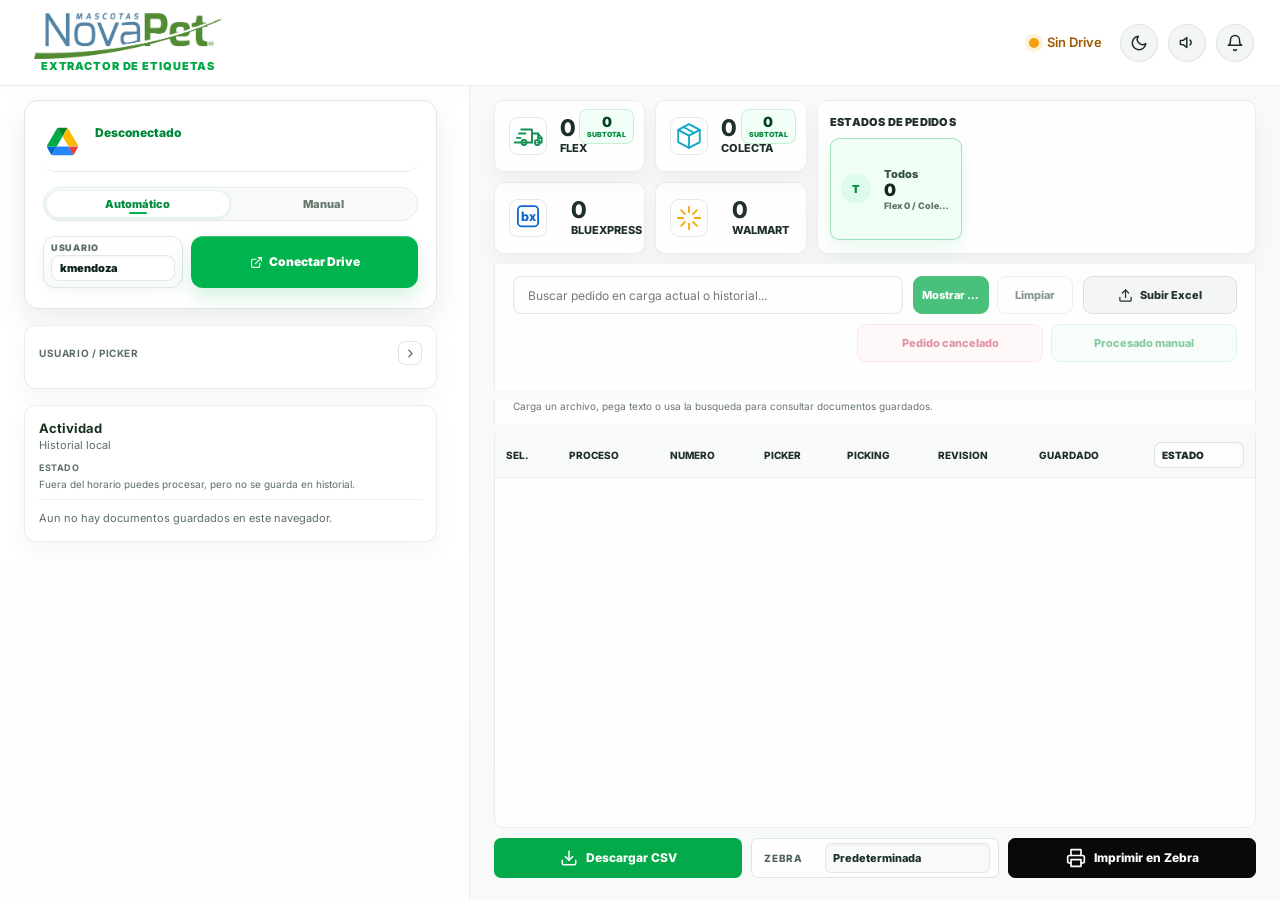
==== index.github-standalone.html @ 754dd5d5 "Actualizar extractor de etiquetas" ====
<!DOCTYPE html>
<html lang="es">
<head>
    <meta charset="UTF-8">
    <meta name="viewport" content="width=device-width, initial-scale=1.0">
    <title>Extraccion Etiquetas MercadoLibre</title>
    <link rel="icon" type="image/svg+xml" href="data:image/svg+xml,%3Csvg%20xmlns='http://www.w3.org/2000/svg'%20viewBox='0%200%2064%2064'%3E%3Crect%20width='64'%20height='64'%20rx='14'%20fill='%2300B34D'/%3E%3Cg%20fill='none'%20stroke='%23FFFFFF'%20stroke-width='4'%20stroke-linecap='round'%20stroke-linejoin='round'%3E%3Cpath%20d='M12%2035h8'/%3E%3Cpath%20d='M18%2027h18v20H23'/%3E%3Cpath%20d='M36%2031h10l6%207v9h-8'/%3E%3Cpath%20d='M36%2031v16'/%3E%3Cpath%20d='M46%2031v7h6'/%3E%3Cpath%20d='M10%2047h13'/%3E%3C/g%3E%3Ccircle%20cx='27'%20cy='47'%20r='4'%20fill='%23FFFFFF'/%3E%3Ccircle%20cx='44'%20cy='47'%20r='4'%20fill='%23FFFFFF'/%3E%3C/svg%3E">
    <link rel="preconnect" href="https://fonts.googleapis.com">
    <link rel="preconnect" href="https://fonts.gstatic.com" crossorigin>
    <link href="https://fonts.googleapis.com/css2?family=Inter:wght@400;500;600;700&display=swap" rel="stylesheet">
    <style data-app-stylesheet data-inline-source="styles.css">
:root {
            --primary: #00B34D;
            --primary-dark: #008A3B;
            --bg-color: #F4F8F4;
            --panel-bg: rgba(255, 255, 255, 0.84);
            --surface-base: rgba(255, 255, 255, 0.92);
            --surface-soft: rgba(248, 251, 248, 0.78);
            --border: rgba(15, 23, 42, 0.10);
            --text: #17301F;
            --text-muted: #5C6F63;
            --success: #0E9F6E;
            --error: #EF4444;
            --space-1: 0.25rem;
            --space-2: 0.5rem;
            --space-3: 0.75rem;
            --space-4: 1rem;
            --space-5: 1.25rem;
            --space-6: 1.5rem;
            --space-7: 2rem;
            --radius-sm: 8px;
            --radius-md: 12px;
            --radius-lg: 16px;
            --panel-padding: clamp(var(--space-5), 2vw, 1.75rem);
            --card-padding: var(--space-4);
            --shadow-panel: 0 18px 45px rgba(15, 23, 42, 0.10);
            --shadow-soft: inset 0 1px 0 rgba(255, 255, 255, 0.7);
        }

        * {
            box-sizing: border-box;
            margin: 0;
            padding: 0;
            font-family: 'Inter', sans-serif;
        }

        body {
            background-color: var(--bg-color);
            color: var(--text);
            min-height: 100vh;
            display: flex;
            align-items: flex-start;
            justify-content: center;
            padding: clamp(var(--space-6), 4vw, 3rem) var(--space-5) 3rem;
            background-image: radial-gradient(circle at top right, rgba(0, 179, 77, 0.16), transparent 420px),
                              radial-gradient(circle at bottom left, rgba(255, 214, 102, 0.18), transparent 320px),
                              linear-gradient(180deg, #FBFDFB 0%, #EEF4EF 100%);
        }

        .container {
            width: min(100%, 1440px);
            margin: 0 auto;
            padding: 0;
            display: flex;
            flex-direction: column;
            gap: var(--space-6);
        }

        .panels-container {
            width: 100%;
            display: grid;
            grid-template-columns: minmax(480px, 600px) minmax(680px, 800px);
            justify-content: center;
            gap: var(--space-6);
            align-items: start;
        }

        .panels-container > .panel {
            width: 100%;
            min-width: 0;
        }

        @media (max-width: 1180px) {
            .panels-container {
                grid-template-columns: minmax(0, 1fr);
                max-width: 860px;
            }
        }

        @media (max-width: 900px) {
            .panels-container {
                grid-template-columns: 1fr;
            }

            .panel-left {
                grid-template-columns: 1fr;
                grid-template-areas:
                    "picker"
                    "input"
                    "history";
            }
        }

        header {
            text-align: center;
            width: 100%;
            max-width: 860px;
            margin: 0 auto;
            display: grid;
            justify-items: center;
            gap: var(--space-3);
        }

        header h1 {
            font-size: 2.5rem;
            color: var(--primary);
            margin: 0;
            font-weight: 700;
            text-transform: uppercase;
            letter-spacing: -0.5px;
        }

        header p {
            color: var(--text-muted);
            font-size: 1.1rem;
            max-width: 640px;
            margin: 0;
        }

        .app-logo {
            max-height: 80px;
            margin: 0;
        }

        .message-stack {
            position: fixed;
            bottom: clamp(0.85rem, 2vw, 1.25rem);
            right: clamp(0.85rem, 2vw, 1.25rem);
            width: min(360px, calc(100vw - 1.5rem));
            max-width: 100%;
            display: grid;
            gap: 0.65rem;
            z-index: 2200;
            pointer-events: none;
        }

        .message-stack:empty {
            display: none;
        }

        .app-message {
            display: grid;
            grid-template-columns: minmax(0, 1fr) auto;
            gap: 0.9rem;
            align-items: start;
            padding: 0.88rem 0.95rem;
            border-radius: 14px;
            border: 1px solid transparent;
            box-shadow: 0 18px 40px rgba(15, 23, 42, 0.16);
            backdrop-filter: blur(12px);
            pointer-events: auto;
            opacity: 0;
            transform: translateY(10px) scale(0.98);
            transition: opacity 0.22s ease, transform 0.22s ease, box-shadow 0.22s ease;
            will-change: transform, opacity;
        }

        .app-message.is-visible {
            opacity: 1;
            transform: translateY(0) scale(1);
        }

        .app-message.is-leaving {
            opacity: 0;
            transform: translateY(8px) scale(0.98);
        }

        .app-message.is-info {
            background: rgba(255, 255, 255, 0.96);
            border-color: rgba(15, 23, 42, 0.08);
        }

        .app-message.is-success {
            background: rgba(16, 185, 129, 0.14);
            border-color: rgba(16, 185, 129, 0.24);
        }

        .app-message.is-warning {
            background: rgba(245, 158, 11, 0.16);
            border-color: rgba(245, 158, 11, 0.26);
        }

        .app-message.is-error {
            background: rgba(239, 68, 68, 0.14);
            border-color: rgba(239, 68, 68, 0.26);
        }

        .app-message-content {
            min-width: 0;
            display: grid;
            gap: 0.2rem;
        }

        .app-message-content strong {
            font-size: 0.84rem;
            color: var(--text);
        }

        .app-message-text {
            color: var(--text);
            font-size: 0.84rem;
            line-height: 1.45;
            white-space: pre-line;
        }

        .app-message-close {
            width: 30px;
            height: 30px;
            border-radius: 999px;
            border: 1px solid rgba(15, 23, 42, 0.10);
            background: rgba(255, 255, 255, 0.7);
            color: var(--text-muted);
            cursor: pointer;
            transition: background 0.2s ease, color 0.2s ease, transform 0.2s ease;
        }

        .app-message-close:hover {
            background: rgba(255, 255, 255, 0.95);
            color: var(--text);
            transform: translateY(-1px);
        }

        .panel {
            background: var(--panel-bg);
            backdrop-filter: blur(12px);
            border: 1px solid var(--border);
            border-radius: var(--radius-lg);
            padding: var(--panel-padding);
            box-shadow: var(--shadow-panel);
        }

        .panel-left {
            display: grid;
            grid-template-columns: minmax(0, 1fr) minmax(220px, 255px);
            grid-template-areas:
                "picker history"
                "input history";
            gap: var(--space-4);
            align-items: start;
            align-content: start;
        }

        .left-panel-top {
            display: contents;
        }

        .panel-left .input-group {
            margin-bottom: 0;
            grid-area: picker;
            min-width: 0;
        }

        .panel-left .input-methods {
            margin-top: 0;
            grid-area: input;
            min-width: 0;
        }

        .panel-left .storage-card {
            grid-area: history;
            margin-top: 0;
            padding: var(--space-3);
            gap: var(--space-2);
            width: 100%;
            max-width: none;
            min-width: 0;
            justify-self: stretch;
        }

        .panels-container > .order-lookup-card {
            margin-top: 0;
        }

        .left-panel-top .storage-header {
            gap: var(--space-2);
        }

        .left-panel-top .storage-header h3 {
            font-size: 0.84rem;
            margin: 0;
        }

        .left-panel-top .storage-header p,
        .left-panel-top .history-empty {
            font-size: 0.72rem;
            line-height: 1.25;
        }

        .left-panel-top .storage-note {
            display: none;
        }

        .left-panel-top .status-pill {
            min-width: 0;
            max-width: 100%;
            padding: 0.22rem 0.42rem;
        }

        .left-panel-top .storage-toggle-btn {
            min-width: 30px;
            height: 22px;
            padding: 0 0.42rem;
            font-size: 0.55rem;
        }

        .left-panel-top .history-list {
            gap: 0.35rem;
            max-height: 160px;
        }

        .left-panel-top .history-item {
            padding: 0.45rem 0.55rem;
            border-radius: 8px;
        }

        .left-panel-top .history-item strong {
            font-size: 0.76rem;
        }

        .left-panel-top .history-item span {
            font-size: 0.68rem;
            margin-top: 0.1rem;
        }

        .left-panel-top .history-type-row {
            gap: 0.28rem;
        }

        .left-panel-top .history-type-row .history-type-badge,
        .left-panel-top .history-type-row .history-type-meta {
            margin-top: 0;
        }

        .left-panel-top .history-type-row .history-type-badge {
            font-size: 0.58rem;
        }

        .left-panel-top .history-type-row .history-type-meta {
            font-size: 0.62rem;
        }

        .left-panel-top .history-actions {
            gap: 0.35rem;
        }

        .left-panel-top .btn-small {
            padding: 0.45rem 0.6rem;
            font-size: 0.74rem;
            flex: 1 1 90px;
        }

        .input-group {
            display: grid;
            grid-template-columns: 1fr;
            gap: var(--space-6);
            margin-bottom: 0;
        }

        .form-control {
            display: flex;
            flex-direction: column;
            gap: var(--space-2);
        }

        .picker-select-row {
            display: grid;
            grid-template-columns: minmax(0, 1fr) auto;
            gap: 0.55rem;
            align-items: stretch;
        }

        .picker-meta,
        .picker-manager-note {
            color: var(--text-muted);
            font-size: 0.72rem;
            line-height: 1.35;
        }

        .picker-meta {
            margin-top: 0;
            text-align: right;
        }

        .picker-manage-btn {
            width: 24px;
            height: 24px;
            min-width: 24px;
            max-width: 24px;
            padding: 0;
            flex: 0 0 24px;
            border-radius: 8px;
            border: 1px solid rgba(0, 179, 77, 0.20);
            background: rgba(0, 179, 77, 0.12);
            color: #0B7A3D;
            box-shadow: inset 0 1px 0 rgba(255, 255, 255, 0.75);
            font-size: 0.78rem;
            font-weight: 700;
            line-height: 1;
            display: inline-flex;
            align-items: center;
            justify-content: center;
            transition: all 0.2s ease;
        }

        .picker-manage-btn:hover {
            background: rgba(0, 179, 77, 0.18);
            border-color: rgba(0, 179, 77, 0.32);
            color: #075B2D;
            transform: translateY(-1px);
        }

        .picker-manage-btn.is-active {
            border-color: rgba(0, 179, 77, 0.36);
            background: rgba(0, 179, 77, 0.24);
            color: #064F26;
        }

        .picker-manager {
            margin-top: 0;
            padding: var(--card-padding);
            border: 1px solid rgba(67, 190, 116, 0.14);
            border-radius: var(--radius-md);
            background: linear-gradient(180deg, rgba(250, 253, 250, 0.98), rgba(241, 247, 242, 0.98));
            box-shadow: var(--shadow-soft);
            display: grid;
            gap: var(--space-3);
        }

        .picker-manager[hidden] {
            display: none;
        }

        .picker-manager-header {
            display: flex;
            align-items: flex-start;
            justify-content: space-between;
            gap: var(--space-3);
        }

        .picker-manager-header > div {
            display: grid;
            gap: var(--space-1);
        }

        .picker-manager-header strong {
            display: block;
            font-size: 0.86rem;
            color: var(--text);
        }

        .picker-manager-header > div span {
            display: block;
            color: var(--text-muted);
            font-size: 0.72rem;
            line-height: 1.35;
        }

        .picker-manager-count,
        .picker-list-total {
            min-width: 30px;
            height: 30px;
            padding: 0 0.55rem;
            border-radius: 999px;
            background: rgba(0, 179, 77, 0.14);
            border: 1px solid rgba(0, 179, 77, 0.2);
            color: var(--primary);
            font-size: 0.74rem;
            font-weight: 700;
            display: inline-flex;
            align-items: center;
            justify-content: center;
        }

        .picker-manager-top {
            display: grid;
            grid-template-columns: minmax(0, 1fr) auto;
            gap: 0.55rem;
        }

        .picker-manager-top input[type="text"] {
            padding: 0.7rem 0.85rem;
            border-radius: 12px;
            background: rgba(255, 255, 255, 0.96);
            border: 1px solid rgba(15, 23, 42, 0.10);
            color: var(--text);
            font-size: 0.86rem;
        }

        .picker-add-btn {
            min-height: 38px;
            padding: 0 0.85rem;
            border-radius: 10px;
            font-size: 0.8rem;
        }

        .picker-list-wrap {
            display: grid;
            gap: var(--space-3);
            padding: var(--space-3);
            border-radius: var(--radius-md);
            border: 1px solid rgba(15, 23, 42, 0.08);
            background: rgba(255, 255, 255, 0.68);
        }

        .picker-list-head {
            display: flex;
            align-items: center;
            justify-content: space-between;
            gap: 0.75rem;
            color: var(--text-muted);
            font-size: 0.72rem;
            text-transform: uppercase;
            letter-spacing: 0.05em;
        }

        .picker-list {
            display: flex;
            flex-direction: column;
            gap: 0.5rem;
            max-height: 185px;
            overflow-y: auto;
        }

        .picker-row {
            display: flex;
            align-items: center;
            justify-content: space-between;
            gap: 0.75rem;
            padding: 0.52rem 0.65rem;
            border-radius: 12px;
            border: 1px solid rgba(15, 23, 42, 0.06);
            background: rgba(255, 255, 255, 0.92);
        }

        .picker-row-main {
            min-width: 0;
            display: flex;
            align-items: center;
            gap: 0.7rem;
            flex: 1 1 auto;
        }

        .picker-row-badge {
            width: 30px;
            height: 30px;
            border-radius: 999px;
            background: rgba(0, 179, 77, 0.14);
            color: var(--primary);
            font-size: 0.78rem;
            font-weight: 700;
            display: inline-flex;
            align-items: center;
            justify-content: center;
            flex: 0 0 auto;
        }

        .picker-row-info {
            min-width: 0;
            display: block;
        }

        .picker-row strong {
            font-size: 0.82rem;
            font-weight: 600;
            color: var(--text);
            white-space: nowrap;
            overflow: hidden;
            text-overflow: ellipsis;
        }

        .picker-remove-btn {
            flex: 0 0 auto;
            width: 28px;
            height: 28px;
            padding: 0;
            border-radius: 10px;
            border: 1px solid rgba(239, 68, 68, 0.20);
            background: rgba(239, 68, 68, 0.08);
            color: #B42318;
            font-size: 0.88rem;
            font-weight: 700;
            line-height: 1;
            display: inline-flex;
            align-items: center;
            justify-content: center;
        }

        .picker-remove-btn:hover {
            background: rgba(239, 68, 68, 0.14);
        }

        .picker-empty {
            color: var(--text-muted);
            font-size: 0.76rem;
            padding: 0.95rem 0.8rem;
            text-align: center;
            border-radius: 10px;
            border: 1px dashed rgba(15, 23, 42, 0.10);
            background: rgba(248, 250, 248, 0.88);
        }

        label {
            font-size: 0.9rem;
            font-weight: 600;
            color: var(--text-muted);
            text-transform: uppercase;
            letter-spacing: 0.5px;
        }

        input[type="text"], select {
            background: rgba(255, 255, 255, 0.96);
            border: 1px solid var(--border);
            padding: 1rem;
            border-radius: var(--radius-sm);
            color: var(--text);
            font-size: 1rem;
            transition: all 0.3s ease;
            appearance: none;
            width: 100%;
            box-shadow: inset 0 1px 2px rgba(15, 23, 42, 0.04);
        }

        input[type="text"]:focus, select:focus {
            outline: none;
            border-color: var(--primary);
            box-shadow: 0 0 0 2px rgba(0, 179, 77, 0.2);
        }
        
        select option {
            background: #FFFFFF;
            color: #17301F;
        }

        .input-methods {
            position: relative;
            margin-top: 0;
            display: grid;
            gap: var(--space-4);
        }

        .method-card {
            background: var(--surface-soft);
            border: 1px solid var(--border);
            border-radius: var(--radius-md);
            padding: var(--space-6);
            display: flex;
            flex-direction: column;
            gap: var(--space-4);
            box-shadow: var(--shadow-soft);
        }

        .method-card h3 {
            font-size: 1rem;
            color: var(--text);
            margin: 0;
            text-align: center;
            font-weight: 600;
        }

        .input-methods .method-card:first-child {
            position: absolute;
            top: 0.25rem;
            right: 1rem;
            z-index: 2;
            background: transparent;
            border: none;
            align-items: center;
            justify-content: center;
            padding: 0;
            box-shadow: none;
        }

        .input-methods .method-card:first-child h3 {
            display: none;
        }

        .input-methods .method-card:last-child {
            padding-top: 1.25rem;
            min-height: 228px;
        }

        .order-lookup-card {
            margin-top: 0;
            background: var(--surface-soft);
            border: 1px solid var(--border);
            border-radius: var(--radius-md);
            padding: var(--card-padding);
            display: grid;
            gap: var(--space-4);
        }

        .order-lookup-head {
            display: flex;
            align-items: flex-start;
            justify-content: space-between;
            gap: var(--space-3);
        }

        .order-lookup-head-copy {
            min-width: 0;
            display: grid;
            gap: 0;
        }

        .order-lookup-head h3 {
            font-size: 0.93rem;
            color: var(--text);
            margin: 0;
            text-align: left;
            font-weight: 600;
            letter-spacing: 0.01em;
        }

        .order-lookup-head p {
            color: var(--text-muted);
            font-size: 0.72rem;
            line-height: 1.35;
            max-width: 70ch;
        }

        .order-lookup-channel {
            flex: 0 0 auto;
            align-self: flex-start;
            padding: 0.34rem 0.58rem;
            border-radius: 999px;
            border: 1px solid rgba(0, 179, 77, 0.16);
            background: rgba(0, 179, 77, 0.07);
            color: #0B7A3D;
            font-size: 0.67rem;
            font-weight: 700;
            line-height: 1;
            white-space: nowrap;
        }

        .order-lookup-controls {
            display: grid;
            gap: var(--space-3);
            padding: var(--card-padding);
            border: 1px solid rgba(15, 23, 42, 0.06);
            border-radius: var(--radius-md);
            background: rgba(255, 255, 255, 0.5);
        }

        .order-lookup-output {
            display: grid;
            gap: 0.6rem;
        }

        .order-lookup-upload-row,
        .order-lookup-filter-row {
            display: grid;
            gap: 0.6rem;
            min-width: 0;
        }

        .order-lookup-upload-row {
            grid-template-columns: minmax(132px, 156px) minmax(0, 1fr);
            align-items: center;
        }

        .order-lookup-filter-row {
            grid-template-columns: minmax(0, 1fr) auto;
            grid-template-areas:
                "search search"
                "state actions";
            align-items: end;
            gap: 0.75rem;
        }

        .order-lookup-search-field,
        .order-lookup-filter-field {
            display: grid;
            gap: 0.26rem;
            min-width: 0;
        }

        .order-lookup-search-field {
            grid-area: search;
        }

        .order-lookup-filter-field {
            grid-area: state;
        }

        .order-lookup-search-field span,
        .order-lookup-filter-field span {
            color: var(--text-muted);
            font-size: 0.64rem;
            font-weight: 700;
            text-transform: uppercase;
            letter-spacing: 0.04em;
            line-height: 1;
        }

        .order-lookup-filter-field.is-compact {
            max-width: 220px;
            justify-self: start;
        }

        .order-lookup-actions {
            grid-area: actions;
            display: grid;
            grid-template-columns: repeat(2, minmax(122px, 1fr));
            align-items: end;
            gap: 0.5rem;
            justify-content: end;
            align-self: end;
            padding-top: 0;
        }

        .order-lookup-card .btn {
            width: auto;
            padding: 0.76rem 0.96rem;
            border-radius: 9px;
            font-size: 0.83rem;
            line-height: 1;
            white-space: nowrap;
            min-height: 42px;
        }

        .order-lookup-actions .btn {
            width: 100%;
            min-width: 122px;
        }

        .order-lookup-file {
            min-width: 0;
            padding: 0.72rem 0.8rem;
            border-radius: 9px;
            border: 1px solid var(--border);
            background: rgba(255, 255, 255, 0.96);
            color: var(--text-muted);
            font-size: 0.73rem;
            line-height: 1.2;
            min-height: 42px;
            display: flex;
            align-items: center;
            overflow: hidden;
            text-overflow: ellipsis;
            white-space: nowrap;
        }

        .order-lookup-search-input,
        .order-lookup-filter-field select {
            background: rgba(255, 255, 255, 0.98);
            border: 1px solid var(--border);
            border-radius: 9px;
            color: var(--text);
            width: 100%;
            min-width: 0;
            font-size: 0.84rem;
            min-height: 42px;
        }

        .order-lookup-search-input {
            padding: 0.78rem 0.85rem;
        }

        .order-lookup-filter-field.is-compact select {
            min-height: 38px;
            padding: 0.58rem 0.8rem;
            font-size: 0.8rem;
        }

        .order-lookup-search-input:focus,
        .order-lookup-filter-field select:focus {
            outline: none;
            border-color: var(--primary);
            box-shadow: 0 0 0 2px rgba(0, 179, 77, 0.18);
        }

        .order-lookup-summary {
            border-radius: 10px;
            border: 1px solid rgba(0, 179, 77, 0.12);
            background: rgba(255, 255, 255, 0.95);
            padding: 0.58rem 0.68rem;
            display: grid;
            gap: 0.24rem;
        }

        .order-lookup-summary strong {
            color: var(--text);
            font-size: 0.76rem;
            line-height: 1.15;
        }

        .order-lookup-summary span {
            color: var(--text-muted);
            font-size: 0.68rem;
            line-height: 1.25;
        }

        .order-lookup-summary.is-empty {
            border-color: var(--border);
            background: rgba(255, 255, 255, 0.9);
        }

        .order-lookup-summary.is-warning {
            border-color: rgba(234, 179, 8, 0.24);
            background: rgba(250, 250, 235, 0.96);
        }

        .order-lookup-table-wrap {
            border: 1px solid var(--border);
            border-radius: 10px;
            background: rgba(255, 255, 255, 0.94);
            overflow: auto;
            max-height: 176px;
        }

        .order-lookup-table {
            width: 100%;
            border-collapse: collapse;
            table-layout: fixed;
        }

        .order-lookup-table th,
        .order-lookup-table td {
            padding: 0.58rem 0.75rem;
            text-align: left;
            border-bottom: 1px solid rgba(15, 23, 42, 0.08);
            font-size: 0.76rem;
        }

        .order-lookup-table th {
            position: sticky;
            top: 0;
            z-index: 1;
            background: rgba(244, 247, 244, 0.98);
            color: var(--text-muted);
            font-weight: 700;
            text-transform: uppercase;
            letter-spacing: 0.04em;
        }

        .order-lookup-table td:first-child {
            font-weight: 600;
            color: var(--text);
            font-variant-numeric: tabular-nums;
        }

        .order-lookup-table td:last-child {
            color: #0B7A3D;
            font-weight: 600;
        }

        .order-lookup-table tbody tr:nth-child(even) {
            background: rgba(248, 251, 248, 0.78);
        }

        .order-lookup-table tbody tr:hover {
            background: rgba(0, 179, 77, 0.05);
        }

        .order-lookup-table tbody tr:last-child td {
            border-bottom: none;
        }

        .order-lookup-empty-row {
            color: var(--text-muted);
            text-align: center;
            font-size: 0.73rem;
            padding: 0.9rem 0.78rem;
        }

        .dropzone {
            width: 38px;
            height: 38px;
            display: flex;
            align-items: center;
            justify-content: center;
            border: 1px solid var(--border);
            border-radius: 10px;
            background: rgba(0, 179, 77, 0.12);
            cursor: pointer;
            transition: all 0.3s ease;
        }

        .dropzone::before {
            content: "+";
            color: var(--primary);
            font-size: 1.35rem;
            font-weight: 700;
            line-height: 1;
        }

        .dropzone:hover, .dropzone.dragover {
            background: rgba(0, 179, 77, 0.2);
            border-color: var(--primary);
            transform: translateY(-2px);
        }

        .dropzone svg,
        .dropzone p,
        .dropzone span {
            display: none;
        }

        input[type="file"] {
            display: none;
        }

        textarea {
            background: rgba(255, 255, 255, 0.97);
            border: 1px solid var(--border);
            padding: 1rem;
            border-radius: var(--radius-sm);
            color: var(--text);
            font-size: 0.85rem;
            resize: none;
            flex-grow: 1;
            transition: all 0.3s ease;
            font-family: monospace;
            min-height: 160px;
        }

        textarea:focus {
            outline: none;
            border-color: var(--primary);
            box-shadow: 0 0 0 2px rgba(0, 179, 77, 0.2);
        }

        .storage-card {
            margin-top: 0;
            background: rgba(250, 252, 250, 0.88);
            border: 1px solid var(--border);
            border-radius: var(--radius-md);
            padding: var(--card-padding);
            display: flex;
            flex-direction: column;
            gap: var(--space-3);
            box-shadow: var(--shadow-soft);
        }

        .storage-header {
            display: flex;
            justify-content: space-between;
            align-items: flex-start;
            gap: var(--space-3);
        }

        .storage-header > div:first-child {
            min-width: 0;
            display: grid;
            gap: var(--space-1);
        }

        .storage-header-actions {
            display: inline-flex;
            align-items: center;
            gap: 0.4rem;
            flex-shrink: 0;
        }

        .storage-header h3 {
            font-size: 0.92rem;
            font-weight: 600;
            color: var(--text);
            margin: 0;
        }

        .storage-header p,
        .storage-note,
        .results-meta,
        .history-empty {
            color: var(--text-muted);
            font-size: 0.78rem;
            line-height: 1.35;
        }

        #storageSummary {
            font-size: 0.7rem;
            line-height: 1.2;
        }

        .status-pill {
            border-radius: 999px;
            padding: 0.28rem 0.5rem;
            font-size: 0.66rem;
            font-weight: 700;
            white-space: nowrap;
            display: inline-flex;
            align-items: center;
            gap: 0.35rem;
            line-height: 1;
            max-width: 100%;
            min-width: 0;
            overflow: hidden;
        }

        .storage-toggle-btn {
            min-width: 34px;
            height: 26px;
            padding: 0 0.5rem;
            border-radius: 999px;
            border: 1px solid rgba(15, 23, 42, 0.10);
            background: rgba(255, 255, 255, 0.72);
            color: var(--text-muted);
            font-size: 0.6rem;
            font-weight: 800;
            letter-spacing: 0.04em;
            line-height: 1;
            cursor: pointer;
            transition: background 0.2s ease, border-color 0.2s ease, color 0.2s ease, transform 0.2s ease, opacity 0.2s ease;
        }

        .storage-toggle-btn:hover:not(:disabled) {
            background: rgba(255, 255, 255, 0.95);
            border-color: rgba(0, 179, 77, 0.18);
            color: var(--text);
            transform: translateY(-1px);
        }

        .storage-toggle-btn:focus-visible {
            outline: none;
            border-color: rgba(0, 179, 77, 0.36);
            box-shadow: 0 0 0 3px rgba(0, 179, 77, 0.14);
        }

        .storage-toggle-btn.is-active {
            background: rgba(0, 179, 77, 0.12);
            border-color: rgba(0, 179, 77, 0.24);
            color: #0B7A3D;
        }

        .storage-toggle-btn:disabled {
            opacity: 0.45;
            cursor: not-allowed;
            transform: none;
        }

        .status-pill-dot {
            width: 6px;
            height: 6px;
            border-radius: 999px;
            background: currentColor;
            box-shadow: 0 0 0 0 currentColor;
            flex-shrink: 0;
        }

        .status-pill-content {
            display: grid;
            grid-template-columns: auto auto minmax(0, 1fr);
            align-items: center;
            gap: 0.28rem;
            min-width: 0;
            overflow: hidden;
        }

        .status-pill-label {
            font-size: 0.5rem;
            font-weight: 800;
            letter-spacing: 0.04em;
            text-transform: uppercase;
            opacity: 0.82;
            white-space: nowrap;
        }

        .status-pill-time {
            font-size: 0.7rem;
            font-weight: 800;
            font-variant-numeric: tabular-nums;
            font-family: Consolas, Monaco, monospace;
            letter-spacing: -0.02em;
            white-space: nowrap;
        }

        .status-pill-meta {
            font-size: 0.5rem;
            font-weight: 600;
            opacity: 0.8;
            min-width: 0;
            overflow: hidden;
            text-overflow: ellipsis;
            white-space: nowrap;
        }

        .status-pill.is-open {
            background: rgba(16, 185, 129, 0.15);
            color: var(--success);
            border: 1px solid rgba(16, 185, 129, 0.25);
        }

        .status-pill.is-extended {
            background: rgba(0, 179, 77, 0.14);
            color: #0B7A3D;
            border: 1px solid rgba(0, 179, 77, 0.24);
        }

        .status-pill.is-closed {
            background: rgba(239, 68, 68, 0.12);
            color: #B42318;
            border: 1px solid rgba(239, 68, 68, 0.25);
        }

        .status-pill.is-disabled {
            background: rgba(156, 163, 175, 0.12);
            color: #667085;
            border: 1px solid rgba(156, 163, 175, 0.25);
        }

        .status-pill.is-open .status-pill-dot {
            animation: statusPulse 1.5s infinite;
        }

        .status-pill.is-closed .status-pill-dot,
        .status-pill.is-disabled .status-pill-dot {
            opacity: 0.8;
        }

        .history-list {
            display: flex;
            flex-direction: column;
            gap: 0.5rem;
            max-height: 150px;
            overflow-y: auto;
            padding-right: 0.15rem;
        }

        .history-item {
            appearance: none;
            width: 100%;
            text-align: left;
            border: 1px solid rgba(15, 23, 42, 0.08);
            border-radius: 9px;
            padding: 0.65rem 0.75rem;
            background: rgba(255, 255, 255, 0.92);
            cursor: pointer;
            transition: border-color 0.2s ease, background 0.2s ease, transform 0.2s ease, box-shadow 0.2s ease;
        }

        .history-item:hover {
            border-color: rgba(0, 179, 77, 0.18);
            background: rgba(247, 252, 248, 0.96);
            transform: translateY(-1px);
        }

        .history-item:focus-visible {
            outline: none;
            border-color: rgba(0, 179, 77, 0.34);
            box-shadow: 0 0 0 3px rgba(0, 179, 77, 0.14);
        }

        .history-item.is-selected {
            border-color: rgba(0, 179, 77, 0.3);
            background: rgba(0, 179, 77, 0.10);
            box-shadow: 0 10px 18px rgba(0, 179, 77, 0.08);
        }

        .history-item strong {
            display: block;
            font-size: 0.82rem;
            color: var(--text);
        }

        .history-item span {
            display: block;
            color: var(--text-muted);
            font-size: 0.74rem;
            margin-top: 0.15rem;
        }

        .history-type-row {
            display: flex;
            align-items: center;
            gap: 0.35rem;
            flex-wrap: wrap;
            margin-top: 0.3rem;
        }

        .history-type-row .history-type-badge {
            display: inline-flex;
            align-items: center;
            padding: 0.16rem 0.42rem;
            border-radius: 999px;
            font-size: 0.62rem;
            font-weight: 800;
            letter-spacing: 0.04em;
            text-transform: uppercase;
            margin-top: 0;
        }

        .history-type-row .history-type-meta {
            display: inline-block;
            color: var(--text-muted);
            font-size: 0.68rem;
            font-weight: 600;
            margin-top: 0;
        }

        .history-type-badge.is-flex {
            background: rgba(0, 179, 77, 0.12);
            color: #0B7A3D;
            border: 1px solid rgba(0, 179, 77, 0.2);
        }

        .history-type-badge.is-colecta {
            background: rgba(14, 165, 233, 0.12);
            color: #0B6A88;
            border: 1px solid rgba(14, 165, 233, 0.2);
        }

        .history-type-badge.is-mixto {
            background: rgba(245, 158, 11, 0.14);
            color: #9A6700;
            border: 1px solid rgba(245, 158, 11, 0.22);
        }

        .history-type-badge.is-sin-tipo {
            background: rgba(148, 163, 184, 0.14);
            color: #475467;
            border: 1px solid rgba(148, 163, 184, 0.2);
        }

        .history-actions {
            display: grid;
            grid-template-columns: repeat(2, minmax(0, 1fr));
            gap: var(--space-2);
        }

        .btn-small {
            width: 100%;
            padding: 0.65rem 0.85rem;
            font-size: 0.82rem;
            flex: none;
        }

        #savePortableBtn {
            grid-column: 1 / -1;
        }

        .dropzone.is-disabled,
        .btn.is-disabled {
            opacity: 0.45;
            cursor: not-allowed;
            pointer-events: none;
            transform: none;
        }

        #results {
            display: block;
            animation: fadeIn 0.5s ease;
            width: 100%;
            min-width: 0;
        }

        .results-shell {
            display: grid;
            gap: var(--space-4);
            align-items: start;
        }

        .results-toolbar {
            display: grid;
            grid-template-columns: minmax(0, 1fr) auto;
            gap: var(--space-4);
            align-items: center;
            margin-bottom: 0;
        }

        .results-search-group {
            display: grid;
            grid-template-columns: minmax(380px, 1fr) auto;
            gap: var(--space-3);
            align-items: center;
            min-width: 0;
        }

        .results-history-actions {
            display: grid;
            grid-template-columns: repeat(2, 148px);
            gap: 0.35rem;
            align-items: center;
            margin-left: 0.35rem;
        }

        .results-history-btn {
            flex: 0 0 auto;
            width: 148px;
            height: 38px;
            min-height: 38px;
            min-width: 148px;
            border: 1px solid var(--border);
            padding: 0 0.52rem;
            background: rgba(255, 255, 255, 0.96);
            color: var(--text);
            border-radius: 9px;
            font-size: 0.7rem;
            font-weight: 600;
            line-height: 1;
            white-space: nowrap;
            cursor: pointer;
            transition: background 0.2s ease, border-color 0.2s ease, color 0.2s ease;
        }

        .results-history-btn:hover:not(:disabled) {
            background: #F4F7F5;
            color: var(--text);
        }

        #showStoredBtn {
            background: var(--primary);
            border-color: var(--primary);
            color: #fff;
        }

        #showStoredBtn:hover:not(:disabled) {
            background: var(--primary-dark);
            border-color: var(--primary-dark);
            color: #fff;
        }

        .results-history-btn:disabled {
            background: rgba(255, 255, 255, 0.72);
            color: var(--text-muted);
            cursor: not-allowed;
            opacity: 0.72;
        }

        .label-source-tabs {
            display: grid;
            grid-template-columns: repeat(3, minmax(0, 1fr));
            gap: 0.45rem;
            align-items: center;
            padding: 0.28rem;
            border: 1px solid var(--border);
            border-radius: 10px;
            background: rgba(248, 251, 248, 0.72);
        }

        .label-source-tab {
            appearance: none;
            height: 34px;
            border: 1px solid transparent;
            border-radius: 8px;
            background: transparent;
            color: var(--text-muted);
            font-size: 0.78rem;
            font-weight: 700;
            cursor: pointer;
            transition: background 0.2s ease, border-color 0.2s ease, color 0.2s ease, box-shadow 0.2s ease;
        }

        .label-source-tab:hover {
            color: var(--text);
            background: rgba(255, 255, 255, 0.78);
        }

        .label-source-tab.is-active {
            background: #fff;
            border-color: rgba(0, 179, 77, 0.22);
            color: var(--primary-dark);
            box-shadow: 0 8px 18px rgba(15, 23, 42, 0.06);
        }

        .search-input {
            background: rgba(255, 255, 255, 0.97);
            border: 1px solid var(--border);
            padding: 0.85rem 1rem;
            border-radius: var(--radius-sm);
            color: var(--text);
            font-size: 0.95rem;
            width: 100%;
            min-width: 380px;
        }

        .search-input:focus {
            outline: none;
            border-color: var(--primary);
            box-shadow: 0 0 0 2px rgba(0, 179, 77, 0.2);
        }

        .selection-hint {
            color: var(--text-muted);
            font-size: 0.85rem;
            text-align: right;
        }

        .results-meta {
            order: 3;
            margin-bottom: 0;
        }

        .stats {
            display: grid;
            grid-template-columns: repeat(5, minmax(0, 1fr));
            gap: var(--space-3);
            align-items: stretch;
            margin-bottom: 0;
            padding-bottom: var(--space-4);
            border-bottom: 1px solid var(--border);
        }

        .stat-item {
            appearance: none;
            background: rgba(248, 251, 248, 0.72);
            border: 1px solid var(--border);
            border-radius: var(--radius-md);
            padding: var(--space-3);
            text-align: center;
            cursor: pointer;
            transition: transform 0.2s ease, border-color 0.2s ease, background 0.2s ease, box-shadow 0.2s ease, opacity 0.2s ease;
            display: grid;
            gap: var(--space-1);
            justify-items: center;
            align-content: center;
            min-height: 96px;
        }

        .stat-item:hover {
            transform: translateY(-1px);
            border-color: rgba(0, 179, 77, 0.18);
            background: rgba(0, 179, 77, 0.05);
        }

        .stat-item:focus-visible {
            outline: none;
            border-color: rgba(0, 179, 77, 0.4);
            box-shadow: 0 0 0 3px rgba(0, 179, 77, 0.16);
        }

        .stat-item.is-active {
            border-color: rgba(0, 179, 77, 0.3);
            background: rgba(0, 179, 77, 0.1);
            box-shadow: 0 10px 22px rgba(0, 179, 77, 0.08);
        }

        .stat-item.is-dimmed {
            opacity: 0.72;
        }

        .stat-item--carrier .stat-value {
            color: #1253A4;
        }

        .stat-item--carrier:nth-of-type(5) .stat-value {
            color: #0B57D0;
        }

        .stat-value {
            font-size: 2rem;
            font-weight: 700;
            color: var(--primary);
        }

        .stat-label {
            font-size: 0.85rem;
            color: var(--text-muted);
            text-transform: uppercase;
        }

        .btn {
            background: var(--primary);
            color: #fff;
            border: none;
            padding: 0.95rem 1.25rem;
            border-radius: var(--radius-sm);
            font-size: 1rem;
            font-weight: 600;
            cursor: pointer;
            transition: all 0.3s ease;
            width: 100%;
            display: flex;
            align-items: center;
            justify-content: center;
            gap: var(--space-2);
        }

        .btn-compact {
            padding: 0.75rem;
        }

        .btn-gap-top {
            margin-top: 0;
        }

        .btn-gap-small {
            margin-top: 0;
        }

        .btn-zebra {
            background-color: #000;
            color: #fff;
            border: 1px solid var(--border);
        }

        .btn:hover {
            background: var(--primary-dark);
            transform: translateY(-2px);
        }

        .btn:disabled {
            background: #E6ECE8;
            color: var(--text-muted);
            cursor: not-allowed;
            transform: none;
        }

        .is-hidden {
            display: none !important;
        }

        .btn-secondary {
            background: #EEF2EF;
            color: var(--text);
            border: 1px solid var(--border);
        }
        
        .btn-secondary:hover {
            background: #E3EAE5;
        }

        .btn.picker-remove-btn {
            width: 24px;
            min-width: 24px;
            max-width: 24px;
            height: 24px;
            padding: 0;
            flex: 0 0 24px;
            gap: 0;
            border-radius: 8px;
            font-size: 0.78rem;
        }

        .table-container {
            order: 4;
            align-self: stretch;
            height: 100%;
            min-height: 0;
            max-height: none;
            overflow: auto;
            margin-bottom: 0;
            border: 1px solid var(--border);
            border-radius: var(--radius-md);
            background: rgba(255, 255, 255, 0.88);
        }

        .carrier-labels-panel {
            order: 4;
            align-self: stretch;
            display: grid;
            grid-template-rows: auto minmax(0, 1fr);
            height: 100%;
            min-height: 0;
            border: 1px solid var(--border);
            border-radius: var(--radius-md);
            background: rgba(255, 255, 255, 0.9);
            overflow: hidden;
        }

        .carrier-labels-head {
            display: flex;
            align-items: center;
            justify-content: space-between;
            gap: 0.75rem;
            padding: 0.72rem 0.82rem;
            border-bottom: 1px solid rgba(15, 23, 42, 0.08);
            background: rgba(244, 247, 244, 0.86);
        }

        .carrier-labels-head strong,
        .carrier-labels-head span {
            display: block;
        }

        .carrier-labels-head strong {
            font-size: 0.86rem;
            color: var(--text);
        }

        .carrier-labels-head span {
            margin-top: 0.12rem;
            font-size: 0.73rem;
            color: var(--text-muted);
        }

        .carrier-label-actions {
            display: flex;
            align-items: center;
            justify-content: flex-end;
            gap: 0.45rem;
            flex-wrap: wrap;
        }

        .carrier-refresh-btn,
        .carrier-print-all-btn,
        .carrier-preview-btn,
        .carrier-open-btn {
            appearance: none;
            border: 1px solid var(--border);
            border-radius: 8px;
            background: #fff;
            color: var(--text);
            font-size: 0.75rem;
            font-weight: 700;
            cursor: pointer;
            transition: background 0.2s ease, border-color 0.2s ease, color 0.2s ease;
        }

        .carrier-refresh-btn {
            width: 96px;
            height: 30px;
        }

        .carrier-print-all-btn {
            min-width: 118px;
            height: 30px;
            padding: 0 0.8rem;
            border-color: #050505;
            background: #050505;
            color: #fff;
        }

        .carrier-open-btn {
            width: 82px;
            height: 28px;
        }

        .carrier-preview-btn {
            width: 92px;
            height: 28px;
            color: #0B57D0;
            border-color: rgba(11, 87, 208, 0.18);
            background: rgba(11, 87, 208, 0.05);
        }

        .carrier-row-actions {
            display: flex;
            align-items: center;
            gap: 0.4rem;
            flex-wrap: wrap;
        }

        .carrier-refresh-btn:hover,
        .carrier-preview-btn:hover,
        .carrier-open-btn:hover {
            border-color: rgba(0, 179, 77, 0.28);
            color: var(--primary-dark);
            background: rgba(0, 179, 77, 0.06);
        }

        .carrier-print-all-btn:hover:not(:disabled) {
            border-color: var(--primary-dark);
            background: var(--primary-dark);
            color: #fff;
        }

        .carrier-print-all-btn:disabled,
        .carrier-preview-btn:disabled,
        .carrier-open-btn:disabled {
            cursor: not-allowed;
            opacity: 0.58;
        }

        .carrier-labels-table-wrap {
            min-height: 0;
            overflow-y: auto;
        }

        .carrier-labels-table th,
        .carrier-labels-table td {
            vertical-align: middle;
        }

        .carrier-file-main {
            display: grid;
            gap: 0.14rem;
        }

        .carrier-file-main strong {
            font-size: 0.84rem;
            color: var(--text);
            overflow-wrap: anywhere;
        }

        .carrier-file-main span {
            font-size: 0.72rem;
            color: var(--text-muted);
        }

        .carrier-source-pill {
            display: inline-flex;
            align-items: center;
            justify-content: center;
            min-width: 64px;
            height: 22px;
            padding: 0 0.5rem;
            border-radius: 999px;
            background: rgba(18, 83, 164, 0.09);
            color: #1253A4;
            font-size: 0.68rem;
            font-weight: 800;
            text-transform: uppercase;
        }

        .carrier-empty {
            height: 126px;
            text-align: center;
            color: var(--text-muted);
            font-weight: 600;
        }

        .pdf-label-printer {
            display: grid;
            order: 5;
            align-self: start;
            gap: 0.75rem;
            border: 1px solid var(--border);
            border-radius: var(--radius-md);
            background: rgba(255, 255, 255, 0.92);
            padding: 0.82rem;
            overflow: hidden;
        }

        .pdf-label-head {
            display: grid;
            grid-template-columns: minmax(0, 1fr) auto;
            gap: 0.75rem;
            align-items: center;
        }

        .pdf-label-head strong,
        .pdf-label-head span {
            display: block;
        }

        .pdf-label-head strong {
            font-size: 0.88rem;
            color: var(--text);
        }

        .pdf-label-head span {
            margin-top: 0.12rem;
            font-size: 0.72rem;
            color: var(--text-muted);
        }

        .pdf-label-controls,
        .pdf-label-footer {
            display: flex;
            align-items: center;
            justify-content: flex-end;
            gap: 0.45rem;
            flex-wrap: wrap;
        }

        .pdf-label-control,
        .pdf-label-secondary,
        .pdf-label-primary,
        .pdf-label-reorder button,
        .pdf-label-remove {
            appearance: none;
            border: 1px solid var(--border);
            font: inherit;
            font-weight: 800;
            cursor: pointer;
            transition: background 0.2s ease, border-color 0.2s ease, color 0.2s ease, opacity 0.2s ease;
        }

        .pdf-label-control,
        .pdf-label-secondary,
        .pdf-label-primary {
            min-height: 34px;
            border-radius: 9px;
            padding: 0 0.75rem;
            font-size: 0.74rem;
            white-space: nowrap;
        }

        .pdf-label-control,
        .pdf-label-secondary {
            background: #fff;
            color: var(--text);
        }

        .pdf-label-primary {
            background: var(--primary);
            border-color: var(--primary);
            color: #fff;
        }

        .pdf-label-control:hover:not(:disabled),
        .pdf-label-secondary:hover:not(:disabled) {
            border-color: rgba(0, 179, 77, 0.28);
            color: var(--primary-dark);
            background: rgba(0, 179, 77, 0.06);
        }

        .pdf-label-primary:hover:not(:disabled) {
            background: var(--primary-dark);
            border-color: var(--primary-dark);
        }

        .pdf-label-control:disabled,
        .pdf-label-secondary:disabled,
        .pdf-label-primary:disabled,
        .pdf-label-reorder button:disabled {
            cursor: not-allowed;
            opacity: 0.48;
        }

        .pdf-label-width-control {
            display: inline-flex;
            align-items: center;
            gap: 0.35rem;
            min-height: 34px;
            padding: 0 0.55rem;
            border: 1px solid var(--border);
            border-radius: 9px;
            background: rgba(255, 255, 255, 0.95);
            color: var(--text-muted);
            font-size: 0.72rem;
            font-weight: 800;
            white-space: nowrap;
        }

        .pdf-label-width-control input {
            width: 58px;
            height: 24px;
            border: 1px solid rgba(15, 23, 42, 0.14);
            border-radius: 7px;
            background: #fff;
            color: var(--text);
            font-size: 0.76rem;
            font-weight: 800;
            text-align: center;
        }

        .pdf-label-status-row {
            display: flex;
            align-items: center;
            justify-content: space-between;
            gap: 0.7rem;
            min-height: 22px;
            color: var(--text-muted);
            font-size: 0.74rem;
            font-weight: 700;
        }

        .pdf-label-progress {
            min-width: 0;
            text-align: right;
            overflow-wrap: anywhere;
        }

        .pdf-label-progress.is-success {
            color: var(--success);
        }

        .pdf-label-progress.is-error {
            color: var(--error);
        }

        .pdf-label-grid {
            display: grid;
            grid-template-columns: repeat(auto-fill, minmax(132px, 1fr));
            gap: 0.6rem;
            max-height: 360px;
            overflow-y: auto;
            padding-right: 0.1rem;
        }

        .pdf-label-card {
            position: relative;
            display: grid;
            grid-template-rows: 142px auto auto;
            min-width: 0;
            overflow: hidden;
            border: 1px solid rgba(15, 23, 42, 0.10);
            border-radius: 10px;
            background: rgba(255, 255, 255, 0.96);
        }

        .pdf-label-thumb {
            display: flex;
            align-items: center;
            justify-content: center;
            min-width: 0;
            padding: 0.55rem;
            background: rgba(244, 247, 244, 0.9);
            border-bottom: 1px solid rgba(15, 23, 42, 0.08);
        }

        .pdf-label-thumb img {
            display: block;
            max-width: 100%;
            max-height: 126px;
            object-fit: contain;
            box-shadow: 0 2px 8px rgba(15, 23, 42, 0.16);
            background: #fff;
        }

        .pdf-label-index,
        .pdf-label-remove {
            position: absolute;
            top: 0.42rem;
            z-index: 1;
        }

        .pdf-label-index {
            left: 0.42rem;
            min-width: 24px;
            height: 22px;
            display: inline-flex;
            align-items: center;
            justify-content: center;
            border-radius: 999px;
            background: rgba(23, 48, 31, 0.94);
            color: #fff;
            font-size: 0.68rem;
            font-weight: 900;
        }

        .pdf-label-remove {
            right: 0.42rem;
            width: 24px;
            height: 24px;
            border-radius: 999px;
            padding: 0;
            background: #fff;
            color: var(--error);
            line-height: 1;
        }

        .pdf-label-meta {
            display: grid;
            gap: 0.16rem;
            min-width: 0;
            padding: 0.55rem 0.62rem;
        }

        .pdf-label-meta strong,
        .pdf-label-meta span,
        .pdf-label-meta small {
            min-width: 0;
            overflow: hidden;
            text-overflow: ellipsis;
            white-space: nowrap;
        }

        .pdf-label-meta strong {
            color: var(--text);
            font-size: 0.73rem;
        }

        .pdf-label-meta span {
            color: var(--text-muted);
            font-size: 0.68rem;
            font-weight: 700;
        }

        .pdf-label-meta small {
            color: var(--error);
            font-size: 0.66rem;
            font-weight: 800;
        }

        .pdf-label-reorder {
            display: grid;
            grid-template-columns: 1fr 1fr;
            border-top: 1px solid rgba(15, 23, 42, 0.08);
        }

        .pdf-label-reorder button {
            height: 30px;
            border-width: 0;
            border-right: 1px solid rgba(15, 23, 42, 0.08);
            border-radius: 0;
            background: rgba(248, 251, 248, 0.92);
            color: var(--text-muted);
            font-size: 0.68rem;
        }

        .pdf-label-reorder button:last-child {
            border-right: 0;
        }

        .pdf-label-reorder button:hover:not(:disabled) {
            background: rgba(0, 179, 77, 0.08);
            color: var(--primary-dark);
        }

        .pdf-label-empty {
            margin: 0;
            padding: 1rem;
            border: 1px dashed rgba(15, 23, 42, 0.14);
            border-radius: 10px;
            color: var(--text-muted);
            background: rgba(248, 251, 248, 0.62);
            text-align: center;
            font-size: 0.78rem;
            font-weight: 700;
        }

        .pdf-label-empty[hidden] {
            display: none;
        }

        .pdf-print-only {
            display: none;
        }

        .panel-main.is-carrier-label-mode .results-shell {
            grid-template-rows: auto auto auto minmax(0, 1fr) !important;
        }

        .panel-main.is-carrier-label-mode .results-actions {
            display: none !important;
        }

        .carrier-print-lock {
            overflow: hidden;
        }

        .carrier-print-modal[hidden] {
            display: none;
        }

        .carrier-print-modal {
            position: fixed;
            inset: 0;
            z-index: 3000;
            display: grid;
            place-items: center;
            padding: 22px;
        }

        .carrier-print-backdrop {
            position: absolute;
            inset: 0;
            background: rgba(15, 23, 42, 0.42);
            backdrop-filter: blur(2px);
        }

        .carrier-print-dialog {
            position: relative;
            z-index: 1;
            width: min(1120px, calc(100vw - 36px));
            height: min(740px, calc(100vh - 36px));
            min-height: 0;
            display: grid;
            grid-template-rows: auto minmax(0, 1fr) auto;
            overflow: hidden;
            border: 1px solid rgba(15, 23, 42, 0.12);
            border-radius: 12px;
            background: #fff;
            box-shadow: 0 24px 70px rgba(15, 23, 42, 0.24);
        }

        .carrier-print-head,
        .carrier-print-actions {
            display: flex;
            align-items: center;
            justify-content: space-between;
            gap: 0.8rem;
            padding: 0.9rem 1rem;
            border-bottom: 1px solid rgba(15, 23, 42, 0.08);
        }

        .carrier-print-actions {
            justify-content: flex-end;
            border-top: 1px solid rgba(15, 23, 42, 0.08);
            border-bottom: 0;
        }

        .carrier-print-kicker,
        .carrier-print-head p,
        .carrier-print-side label {
            color: var(--text-muted);
            font-size: 0.72rem;
            font-weight: 800;
        }

        .carrier-print-head h2 {
            margin: 0.1rem 0;
            color: var(--text);
            font-size: 1rem;
        }

        .carrier-print-head p {
            margin: 0;
            font-weight: 700;
        }

        .carrier-print-close,
        .carrier-print-secondary,
        .carrier-print-primary {
            appearance: none;
            min-height: 34px;
            border: 1px solid var(--border);
            border-radius: 9px;
            padding: 0 0.85rem;
            font: inherit;
            font-size: 0.78rem;
            font-weight: 850;
            cursor: pointer;
        }

        .carrier-print-close {
            width: 34px;
            padding: 0;
            background: #fff;
            color: var(--text-muted);
        }

        .carrier-print-secondary {
            background: #fff;
            color: var(--text);
        }

        .carrier-print-primary {
            background: var(--primary);
            border-color: var(--primary);
            color: #fff;
        }

        .carrier-print-primary:disabled {
            cursor: not-allowed;
            opacity: 0.55;
        }

        .carrier-print-body {
            min-height: 0;
            display: grid;
            grid-template-columns: 265px minmax(0, 1fr);
            background: rgba(248, 251, 248, 0.72);
        }

        .carrier-print-side {
            min-height: 0;
            display: grid;
            grid-template-rows: auto auto minmax(0, 1fr);
            gap: 0.65rem;
            padding: 0.85rem;
            border-right: 1px solid rgba(15, 23, 42, 0.08);
            overflow: auto;
        }

        .carrier-print-side select {
            width: 100%;
            height: 34px;
            border: 1px solid var(--border);
            border-radius: 8px;
            background: #fff;
            color: var(--text);
            font-size: 0.76rem;
            font-weight: 800;
            padding: 0 0.6rem;
        }

        .carrier-print-file-list {
            min-height: 0;
            display: grid;
            align-content: start;
            gap: 0.55rem;
        }

        .carrier-print-file,
        .carrier-print-empty {
            min-width: 0;
            display: grid;
            gap: 0.25rem;
            border: 1px solid rgba(15, 23, 42, 0.1);
            border-radius: 10px;
            background: #fff;
            padding: 0.65rem;
            text-align: left;
        }

        .carrier-print-file {
            cursor: pointer;
        }

        .carrier-print-file.is-active {
            border-color: rgba(0, 179, 77, 0.38);
            background: rgba(0, 179, 77, 0.06);
        }

        .carrier-print-file strong {
            color: var(--text);
            font-size: 0.78rem;
            overflow-wrap: anywhere;
        }

        .carrier-print-file-meta,
        .carrier-print-file-status,
        .carrier-print-empty {
            color: var(--text-muted);
            font-size: 0.7rem;
            font-weight: 750;
        }

        .carrier-print-file-status.is-printed {
            color: var(--success);
        }

        .carrier-print-file-status.is-pending {
            color: #8A5A00;
        }

        .carrier-print-empty.is-error {
            color: var(--error);
        }

        .carrier-print-viewer {
            min-width: 0;
            min-height: 0;
            padding: 0.85rem;
        }

        .carrier-print-viewer iframe {
            width: 100%;
            height: 100%;
            border: 1px solid rgba(15, 23, 42, 0.1);
            border-radius: 10px;
            background: #fff;
        }

        body.is-dark-mode .pdf-label-printer,
        body.is-dark-mode .pdf-label-card,
        body.is-dark-mode .pdf-label-width-control,
        body.is-dark-mode .pdf-label-control,
        body.is-dark-mode .pdf-label-secondary,
        body.is-dark-mode .pdf-label-remove {
            background: rgba(15, 23, 42, 0.92);
            border-color: rgba(148, 163, 184, 0.24);
            color: #F4F8FF;
        }

        body.is-dark-mode .pdf-label-thumb,
        body.is-dark-mode .pdf-label-reorder button,
        body.is-dark-mode .pdf-label-empty {
            background: rgba(30, 41, 59, 0.72);
            border-color: rgba(148, 163, 184, 0.22);
            color: #C7D6EA;
        }

        body.is-dark-mode .carrier-print-dialog,
        body.is-dark-mode .carrier-print-close,
        body.is-dark-mode .carrier-print-secondary,
        body.is-dark-mode .carrier-print-side select,
        body.is-dark-mode .carrier-print-file,
        body.is-dark-mode .carrier-print-empty {
            background: #101A2C;
            border-color: rgba(148, 163, 184, 0.24);
            color: #F4F8FF;
        }

        body.is-dark-mode .carrier-print-body,
        body.is-dark-mode .carrier-print-viewer {
            background: #0B1220;
        }

        body.is-dark-mode .carrier-print-head,
        body.is-dark-mode .carrier-print-actions,
        body.is-dark-mode .carrier-print-side {
            border-color: rgba(148, 163, 184, 0.22);
        }

        body.is-dark-mode .carrier-print-head h2,
        body.is-dark-mode .carrier-print-file strong {
            color: #F4F8FF;
        }

        body.is-dark-mode .carrier-print-all-btn {
            background: #15C978;
            border-color: #15C978;
            color: #06140D;
        }

        body.is-dark-mode .carrier-print-all-btn:hover:not(:disabled) {
            background: #34D399;
            border-color: #34D399;
            color: #06140D;
        }

        body.is-dark-mode .pdf-label-head strong,
        body.is-dark-mode .pdf-label-meta strong,
        body.is-dark-mode .pdf-label-width-control input {
            color: #F4F8FF;
        }

        body.is-dark-mode .pdf-label-head span,
        body.is-dark-mode .pdf-label-status-row,
        body.is-dark-mode .pdf-label-meta span {
            color: #C7D6EA;
        }

        body.is-dark-mode .pdf-label-width-control input {
            background: #111827;
            border-color: rgba(148, 163, 184, 0.30);
        }

        @media (max-width: 900px) {
            .pdf-label-head {
                grid-template-columns: 1fr;
            }

            .pdf-label-controls,
            .pdf-label-footer,
            .pdf-label-status-row {
                justify-content: flex-start;
            }

            .pdf-label-status-row {
                align-items: flex-start;
                flex-direction: column;
            }

            .pdf-label-progress {
                text-align: left;
            }
        }

        @media print {
            body * {
                visibility: hidden !important;
            }

            .pdf-print-only,
            .pdf-print-only * {
                visibility: visible !important;
            }

            .pdf-print-only {
                display: block !important;
                position: absolute;
                top: 0;
                left: 0;
                width: 100%;
            }

            .pdf-print-page {
                page-break-after: always;
                break-after: page;
                width: 100vw;
                height: 100vh;
                display: flex;
                align-items: center;
                justify-content: center;
                overflow: hidden;
            }

            .pdf-print-page:last-child {
                page-break-after: auto;
                break-after: auto;
            }

            .pdf-print-page img {
                display: block;
                max-width: 100%;
                max-height: 100%;
                width: auto;
                height: auto;
                object-fit: contain;
            }

            @page {
                margin: 0;
                size: auto;
            }
        }

        table {
            width: 100%;
            border-collapse: collapse;
        }

        th, td {
            text-align: left;
            padding: 0.75rem 1rem;
            border-bottom: 1px solid rgba(15, 23, 42, 0.08);
        }

        th {
            background: rgba(244, 247, 244, 0.98);
            font-size: 0.85rem;
            color: var(--text-muted);
            text-transform: uppercase;
            position: sticky;
            top: 0;
        }

        td {
            font-size: 0.95rem;
        }

        .meta-cell {
            display: flex;
            flex-direction: column;
            gap: 0.15rem;
        }

        .meta-cell strong {
            font-size: 0.85rem;
            color: var(--text);
        }

        .meta-cell span {
            font-size: 0.78rem;
            color: var(--text-muted);
        }

        tbody tr {
            cursor: pointer;
            transition: background 0.2s ease;
        }

        tbody tr:hover {
            background: rgba(0, 179, 77, 0.06);
        }

        tbody tr.is-selected {
            background: rgba(0, 179, 77, 0.12);
        }

        .row-selector {
            accent-color: var(--primary);
            cursor: pointer;
        }

        .results-actions {
            order: 5;
            display: grid;
            grid-template-columns: repeat(auto-fit, minmax(200px, 1fr));
            gap: var(--space-4);
        }

        .btn-carrier {
            border: 1px solid rgba(15, 23, 42, 0.1);
        }

        .btn-carrier-blue {
            background: #0B57D0;
        }

        .btn-carrier-blue:hover {
            background: #0847AD;
        }

        .btn-carrier-walmart {
            background: #0053A6;
        }

        .btn-carrier-walmart:hover {
            background: #004385;
        }

        .btn-carrier-mark {
            display: inline-flex;
            align-items: center;
            justify-content: center;
            min-width: 22px;
            height: 22px;
            border-radius: 6px;
            background: rgba(255, 255, 255, 0.18);
            color: #fff;
            font-size: 0.78rem;
            font-weight: 800;
            line-height: 1;
        }
        
        ::-webkit-scrollbar {
            width: 8px;
        }
        ::-webkit-scrollbar-track {
            background: rgba(15, 23, 42, 0.05);
        }
        ::-webkit-scrollbar-thumb {
            background: rgba(99, 115, 129, 0.32);
            border-radius: 4px;
        }

        @keyframes fadeIn {
            from { opacity: 0; transform: translateY(10px); }
            to { opacity: 1; transform: translateY(0); }
        }

        @keyframes statusPulse {
            0% {
                transform: scale(1);
                box-shadow: 0 0 0 0 rgba(16, 185, 129, 0.4);
            }
            70% {
                transform: scale(1.08);
                box-shadow: 0 0 0 6px rgba(16, 185, 129, 0);
            }
            100% {
                transform: scale(1);
                box-shadow: 0 0 0 0 rgba(16, 185, 129, 0);
            }
        }

        @media (max-width: 640px) {
            .message-stack {
                bottom: 0.75rem;
                right: 0.75rem;
                left: 0.75rem;
                width: auto;
            }

            .input-methods .method-card:first-child {
                top: 0.25rem;
                right: 1rem;
            }

            .picker-manager-top {
                grid-template-columns: 1fr;
            }

            .picker-add-btn {
                width: 100%;
            }

            .results-toolbar {
                grid-template-columns: 1fr;
            }

            .results-search-group {
                grid-template-columns: 1fr;
            }

            .search-input {
                min-width: 0;
            }

            .results-history-actions {
                grid-template-columns: repeat(2, 134px);
                margin-left: 0;
            }

            .stats {
                grid-template-columns: repeat(2, minmax(0, 1fr));
            }

            .label-source-tabs {
                grid-template-columns: 1fr;
            }

            .results-actions {
                grid-template-columns: 1fr;
            }

            .order-lookup-head,
            .order-lookup-upload-row,
            .order-lookup-filter-row {
                grid-template-columns: 1fr;
            }

            .order-lookup-filter-row {
                grid-template-areas:
                    "search"
                    "state"
                    "actions";
            }

            .order-lookup-head {
                display: grid;
            }

            .order-lookup-channel {
                justify-self: start;
            }

            .order-lookup-actions {
                display: grid;
                grid-template-columns: 1fr 1fr;
                padding-top: 0;
            }

            .selection-hint {
                text-align: left;
            }

            .storage-header {
                flex-direction: column;
            }
        }

        @media (max-width: 480px) {
            .order-lookup-card {
                padding: 0.8rem;
            }

            .order-lookup-controls {
                padding: 0.65rem;
            }

            .order-lookup-actions {
                grid-template-columns: 1fr;
            }
        }

        @media (min-width: 1181px) {
            body {
                height: 100vh;
                overflow: hidden;
                padding: 0.85rem 1rem;
            }

            .container {
                width: min(100%, 1720px);
                height: calc(100vh - 1.7rem);
                display: grid;
                grid-template-rows: auto auto minmax(0, 1fr);
                gap: 0.75rem;
            }

            header {
                max-width: none;
                margin: 0;
                display: grid;
                grid-template-columns: auto 1fr;
                grid-template-areas:
                    "logo title"
                    "logo subtitle";
                gap: 0.05rem 0.9rem;
                align-items: center;
                justify-content: start;
                text-align: left;
            }

            .app-logo {
                grid-area: logo;
                max-height: 54px;
                margin: 0;
            }

            header h1 {
                grid-area: title;
                margin: 0;
                font-size: 1.78rem;
                line-height: 1.02;
                justify-self: start;
            }

            header p {
                grid-area: subtitle;
                margin: 0;
                max-width: none;
                font-size: 0.88rem;
                line-height: 1.16;
                justify-self: start;
            }

            .message-stack {
                width: min(380px, calc(100vw - 2rem));
                gap: 0.5rem;
            }

            .app-message {
                padding: 0.68rem 0.82rem;
                border-radius: 12px;
            }

            .app-message-content strong,
            .app-message-text {
                font-size: 0.78rem;
            }

            .panels-container {
                height: 100%;
                min-height: 0;
                grid-template-columns: minmax(310px, 340px) minmax(0, 1fr) minmax(330px, 368px);
                gap: 1.05rem;
                justify-content: stretch;
                align-items: stretch;
            }

            .panels-container > .panel {
                height: 100%;
                min-height: 0;
            }

            .panel {
                padding: 0.95rem 1rem;
                border-radius: 14px;
                box-shadow: 0 14px 32px rgba(15, 23, 42, 0.08);
            }

            .panel-left,
            .panel-right.order-lookup-card {
                background: rgba(255, 255, 255, 0.82);
            }

            .panel-left {
                display: grid;
                grid-template-columns: 1fr;
                grid-template-areas:
                    "picker"
                    "input"
                    "history";
                grid-template-rows: auto auto minmax(308px, 1fr);
                gap: 0.78rem;
                align-content: start;
                overflow: auto;
                scrollbar-gutter: stable;
            }

            .input-group {
                gap: 0.55rem;
                margin-bottom: 0;
            }

            .form-control {
                gap: 0.35rem;
            }

            label {
                font-size: 0.7rem;
                letter-spacing: 0.08em;
            }

            input[type="text"],
            select {
                padding: 0.7rem 0.78rem;
                font-size: 0.84rem;
            }

            .picker-meta,
            .picker-manager-note {
                font-size: 0.68rem;
                line-height: 1.22;
            }

            .picker-meta {
                margin-top: 0;
            }

            .picker-select-row {
                gap: 0.45rem;
            }

            .picker-manage-btn {
                width: 30px;
                height: 30px;
                min-width: 30px;
                max-width: 30px;
                flex: 0 0 30px;
            }

            .picker-manager {
                margin-top: 0;
                padding: 0.72rem;
                gap: 0.55rem;
                max-height: 280px;
                overflow: auto;
            }

            .picker-manager-header strong {
                font-size: 0.78rem;
            }

            .picker-manager-header > div span,
            .picker-list-head {
                font-size: 0.67rem;
            }

            .picker-manager-top input[type="text"] {
                padding: 0.58rem 0.72rem;
                font-size: 0.78rem;
            }

            .picker-add-btn {
                min-height: 34px;
                padding: 0 0.72rem;
                font-size: 0.75rem;
            }

            .picker-list-wrap {
                padding: 0.5rem;
                gap: 0.4rem;
            }

            .picker-list {
                max-height: 128px;
            }

            .picker-row {
                padding: 0.4rem 0.52rem;
                border-radius: 10px;
            }

            .picker-row strong {
                font-size: 0.75rem;
            }

            .input-methods {
                height: auto;
                min-height: auto;
                margin-top: 0;
                position: relative;
                display: grid;
                align-items: start;
                align-content: start;
            }

            .method-card {
                padding: 0.9rem 0.95rem;
            }

            .method-card h3 {
                font-size: 0.86rem;
                margin: 0;
                text-align: left;
            }

            .input-methods .method-card:first-child {
                top: 0.12rem;
                right: 0.82rem;
            }

            .dropzone {
                width: 34px;
                height: 34px;
                border-radius: 9px;
            }

            .dropzone::before {
                font-size: 1.18rem;
            }

            .input-methods .method-card:last-child {
                height: auto;
                min-height: 0;
                display: flex;
                flex-direction: column;
                gap: 0.55rem;
                padding: 0.9rem 0.95rem;
            }

            .input-methods .method-card:last-child textarea {
                flex: 0 1 auto;
                min-height: 168px;
                height: auto;
                padding: 0.78rem 0.82rem;
                font-size: 0.8rem;
            }

            #processTextBtn,
            #clearBtn {
                margin-top: 0;
                min-height: 40px;
                padding: 0.68rem 0.82rem;
                font-size: 0.79rem;
            }

            #processTextBtn svg,
            #clearBtn svg {
                width: 16px;
                height: 16px;
            }

            .panel-left .storage-card {
                max-height: none;
                min-height: 308px;
                overflow: visible;
            }

            .storage-card {
                margin-top: 0;
                padding: 0.72rem;
                gap: 0.5rem;
            }

            .storage-header h3 {
                font-size: 0.79rem;
                margin: 0;
            }

            .storage-header p,
            .storage-note,
            .results-meta,
            .history-empty {
                font-size: 0.7rem;
                line-height: 1.22;
            }

            .history-list {
                flex: 1 1 auto;
                min-height: 0;
                max-height: none;
                gap: 0.35rem;
            }

            .history-item {
                padding: 0.44rem 0.52rem;
            }

            .history-item strong {
                font-size: 0.73rem;
            }

            .history-item span {
                font-size: 0.66rem;
            }

            .history-actions {
                display: grid;
                grid-template-columns: 1fr 1fr;
                gap: 0.35rem;
            }

            #savePortableBtn {
                grid-column: 1 / -1;
            }

            .btn-small {
                width: 100%;
                padding: 0.46rem 0.56rem;
                font-size: 0.71rem;
                flex: none;
            }

            .panel-main {
                background: rgba(255, 255, 255, 0.92);
                border-color: rgba(15, 23, 42, 0.12);
                box-shadow: 0 20px 38px rgba(15, 23, 42, 0.10);
                overflow: hidden;
            }

            .panel-main[data-results-state="idle"] {
                opacity: 0.98;
            }

            #results {
                min-height: 0;
                overflow: hidden;
            }

            .results-shell {
                height: 100%;
                min-height: 0;
                display: grid;
                grid-template-rows: auto auto auto minmax(0, 1fr) auto;
                gap: 0.7rem;
            }

            .stats {
                display: grid;
                grid-template-columns: repeat(5, minmax(0, 1fr));
                gap: 0.55rem;
                margin-bottom: 0;
                padding-bottom: 0.7rem;
            }

            .stat-item {
                padding: 0.52rem 0.42rem;
                border: 1px solid var(--border);
                border-radius: 10px;
                background: rgba(248, 251, 248, 0.72);
            }

            .stat-value {
                font-size: 1.42rem;
            }

            .stat-label {
                font-size: 0.67rem;
                letter-spacing: 0.04em;
            }

            .results-toolbar {
                margin-bottom: 0;
                gap: 0.75rem;
                grid-template-columns: minmax(0, 1fr) minmax(220px, 285px);
                align-items: center;
            }

            .search-input {
                padding: 0.72rem 0.86rem;
                font-size: 0.85rem;
            }

            .selection-hint {
                font-size: 0.73rem;
                text-align: right;
            }

            .results-meta {
                margin-bottom: 0;
                min-height: 1.05rem;
            }

            .table-container {
                height: 100%;
                min-height: 0;
                max-height: none;
                margin-bottom: 0;
                border-radius: 12px;
            }

            .carrier-labels-panel {
                height: 100%;
                min-height: 0;
                border-radius: 12px;
            }

            th,
            td {
                padding: 0.56rem 0.7rem;
            }

            th {
                font-size: 0.74rem;
            }

            td {
                font-size: 0.8rem;
            }

            .meta-cell strong {
                font-size: 0.77rem;
            }

            .meta-cell span {
                font-size: 0.68rem;
            }

            .results-actions {
                display: grid;
                grid-template-columns: repeat(auto-fit, minmax(150px, 1fr));
                gap: 0.6rem;
            }

            .results-actions .btn {
                min-height: 42px;
                padding: 0.72rem 0.9rem;
                font-size: 0.82rem;
            }

            .panel-right.order-lookup-card {
                display: grid;
                height: 100%;
                min-height: 0;
                margin-top: 0;
                padding: 0.92rem 0.95rem;
                gap: 0.68rem;
                grid-template-rows: auto auto minmax(0, 1fr);
                overflow: hidden;
                scrollbar-gutter: stable;
            }

            .order-lookup-head {
                gap: 0.6rem;
            }

            .order-lookup-head h3 {
                font-size: 0.9rem;
            }

            .order-lookup-head p {
                font-size: 0.71rem;
                line-height: 1.28;
                max-width: none;
            }

            .order-lookup-controls {
                gap: 0.55rem;
                padding: 0.72rem;
            }

            .order-lookup-upload-row {
                grid-template-columns: 124px minmax(0, 1fr);
                gap: 0.55rem;
            }

            .order-lookup-filter-row {
                grid-template-columns: 1fr;
                grid-template-areas:
                    "search"
                    "state"
                    "actions";
                gap: 0.55rem;
            }

            .order-lookup-filter-field.is-compact {
                max-width: none;
            }

            .order-lookup-actions {
                grid-template-columns: 1fr 1fr;
                justify-content: stretch;
                gap: 0.45rem;
            }

            .order-lookup-actions .btn {
                min-width: 0;
            }

            .order-lookup-card .btn,
            .order-lookup-search-input,
            .order-lookup-filter-field select,
            .order-lookup-file {
                min-height: 39px;
                font-size: 0.8rem;
            }

            .order-lookup-card .btn {
                padding: 0.7rem 0.82rem;
            }

            .order-lookup-search-input {
                padding: 0.7rem 0.8rem;
            }

            .order-lookup-file {
                padding: 0.64rem 0.75rem;
                font-size: 0.71rem;
            }

            .order-lookup-filter-field.is-compact select {
                min-height: 36px;
                padding: 0.5rem 0.72rem;
                font-size: 0.77rem;
            }

            .order-lookup-output {
                grid-template-columns: 1fr;
                grid-template-rows: auto minmax(0, 1fr);
                gap: 0.55rem;
                min-height: 0;
            }

            .order-lookup-summary {
                padding: 0.68rem 0.72rem;
                gap: 0.25rem;
            }

            .order-lookup-summary strong {
                font-size: 0.76rem;
            }

            .order-lookup-summary span {
                font-size: 0.68rem;
            }

            .order-lookup-table-wrap {
                min-height: 0;
                max-height: none;
            }

            .order-lookup-table th,
            .order-lookup-table td {
                padding: 0.44rem 0.6rem;
                font-size: 0.71rem;
            }
        }

/* Contraste extra en cabecera Drive y resumen de archivos */
body.is-dark-mode #drive-sync-status.drive-sync-status--active {
  color: #A7F3D0 !important;
  font-weight: 900 !important;
  text-shadow: 0 0 12px rgba(52,211,153,0.22) !important;
}

body.is-dark-mode #drive-file-count.has-files {
  background: rgba(16,185,129,0.16) !important;
  border-color: rgba(52,211,153,0.34) !important;
  color: #D1FAE5 !important;
  box-shadow: inset 0 1px 0 rgba(255,255,255,0.05) !important;
}

body.is-dark-mode #drive-file-count-num {
  color: #A7F3D0 !important;
  font-weight: 950 !important;
}

body.is-dark-mode #drive-file-count .drive-file-count-label {
  color: #D1FAE5 !important;
  font-weight: 850 !important;
}

body.is-dark-mode .ds-ep-summary {
  background: rgba(16,185,129,0.14) !important;
  border: 1px solid rgba(52,211,153,0.28) !important;
  color: #A7F3D0 !important;
  box-shadow: inset 0 1px 0 rgba(255,255,255,0.04) !important;
}

/* Correccion puntual: tarjetas del panel izquierdo en modo oscuro */
body.is-dark-mode #drive-pending-section {
  background: transparent !important;
  border-color: rgba(148, 163, 184, 0.22) !important;
}

body.is-dark-mode .lp-pending-label {
  color: #DCEBFF !important;
}

body.is-dark-mode #drive-no-pending {
  background: #101A2C !important;
  border: 1px solid rgba(148, 163, 184, 0.26) !important;
  color: #B8C7DC !important;
  box-shadow: inset 0 1px 0 rgba(255, 255, 255, 0.035) !important;
}

body.is-dark-mode .panel-left .picker-manager:not([hidden]) {
  background: linear-gradient(180deg, #101A2C 0%, #0D1626 100%) !important;
  border-color: rgba(148, 163, 184, 0.26) !important;
  box-shadow: inset 0 1px 0 rgba(255,255,255,0.04) !important;
}

body.is-dark-mode .picker-manager-header strong,
body.is-dark-mode .picker-row strong {
  color: #F1F7FF !important;
}

body.is-dark-mode .picker-manager-header > div span,
body.is-dark-mode .picker-manager-note,
body.is-dark-mode .picker-list-head,
body.is-dark-mode .picker-meta {
  color: #B8C7DC !important;
}

body.is-dark-mode .picker-manager-count,
body.is-dark-mode .picker-list-total,
body.is-dark-mode .picker-row-badge {
  background: rgba(16, 185, 129, 0.18) !important;
  border-color: rgba(52, 211, 153, 0.30) !important;
  color: #A7F3D0 !important;
}

body.is-dark-mode .picker-list-wrap {
  background: #0A1220 !important;
  border-color: rgba(148, 163, 184, 0.24) !important;
}

body.is-dark-mode .picker-row {
  background: #13233B !important;
  border-color: rgba(148, 163, 184, 0.22) !important;
}

body.is-dark-mode .picker-row:hover {
  background: #172B46 !important;
  border-color: rgba(52, 211, 153, 0.30) !important;
}

body.is-dark-mode .picker-remove-btn {
  background: rgba(239, 68, 68, 0.16) !important;
  border-color: rgba(248, 113, 113, 0.28) !important;
  color: #FCA5A5 !important;
}

/* Refuerzo general de contraste en modo oscuro */
body.is-dark-mode {
  --text: #F4F8FF;
  --text-muted: #C7D6EA;
}

body.is-dark-mode .stat-subtotal-badge {
  background: rgba(16, 185, 129, 0.18) !important;
  border-color: rgba(52, 211, 153, 0.36) !important;
  box-shadow: inset 0 1px 0 rgba(255,255,255,0.08) !important;
}

body.is-dark-mode .stat-value,
body.is-dark-mode .stat-label,
body.is-dark-mode .stat-subtotal-badge strong,
body.is-dark-mode .stat-subtotal-badge span,
body.is-dark-mode .stat-status-chip strong,
body.is-dark-mode .stat-status-chip span,
body.is-dark-mode #drive-sync-status,
body.is-dark-mode #drive-file-count,
body.is-dark-mode #drive-file-count-num,
body.is-dark-mode #drive-file-count .drive-file-count-label,
body.is-dark-mode .drive-day-subtitle,
body.is-dark-mode .drive-alert-copy small,
body.is-dark-mode .picker-meta,
body.is-dark-mode .picker-manager-note,
body.is-dark-mode .picker-list-head,
body.is-dark-mode .lp-history-caption,
body.is-dark-mode .storage-note,
body.is-dark-mode #storageNote,
body.is-dark-mode .history-empty,
body.is-dark-mode .selection-hint,
body.is-dark-mode .results-meta,
body.is-dark-mode .notification-item span,
body.is-dark-mode .order-lookup-summary span,
body.is-dark-mode .order-lookup-file,
body.is-dark-mode .ol-section-label,
body.is-dark-mode .order-lookup-search-field span,
body.is-dark-mode .order-lookup-filter-field span,
body.is-dark-mode .ds-ep-file-date,
body.is-dark-mode .ds-ep-file-time,
body.is-dark-mode .ds-ep-file-folder,
body.is-dark-mode .ds-ep-subtitle,
body.is-dark-mode .ds-proc-meta,
body.is-dark-mode .ds-ep-file-meta {
  color: #C7D6EA !important;
  opacity: 1 !important;
}

body.is-dark-mode .stat-value,
body.is-dark-mode #drive-file-count-num,
body.is-dark-mode .stat-status-chip strong,
body.is-dark-mode .order-lookup-summary strong,
body.is-dark-mode .notification-item strong,
body.is-dark-mode .history-item strong,
body.is-dark-mode .ds-ep-file-name,
body.is-dark-mode .ds-proc-name,
body.is-dark-mode .picker-row strong,
body.is-dark-mode .lp-history-title,
body.is-dark-mode #drive-day-name {
  color: #F4F8FF !important;
  opacity: 1 !important;
}

body.is-dark-mode .stat-status-chip,
body.is-dark-mode .row-status-badge,
body.is-dark-mode .order-lookup-state,
body.is-dark-mode .history-type-badge,
body.is-dark-mode .ds-tag,
body.is-dark-mode .ds-ep-type-chip,
body.is-dark-mode .ds-ep-done-badge,
body.is-dark-mode .picker-manager-count,
body.is-dark-mode .picker-list-total,
body.is-dark-mode .picker-row-badge {
  filter: none !important;
  opacity: 1 !important;
}

body.is-dark-mode .stat-status-chip strong,
body.is-dark-mode .stat-status-chip span,
body.is-dark-mode .row-status-badge {
  color: #DCEBFF !important;
  opacity: 1 !important;
}

body.is-dark-mode .stat-status-chip.is-cancelled strong,
body.is-dark-mode .stat-status-chip.is-cancelled span,
body.is-dark-mode .row-status-badge.is-cancelled {
  color: #FCA5A5 !important;
}

body.is-dark-mode #drive-sync-status.drive-sync-status--active,
body.is-dark-mode #drive-file-count.has-files,
body.is-dark-mode #drive-file-count.has-files #drive-file-count-num,
body.is-dark-mode #drive-file-count.has-files .drive-file-count-label,
body.is-dark-mode .ds-ep-summary {
  color: #A7F3D0 !important;
  opacity: 1 !important;
}

/* Botones superiores: colores mas vivos en modo oscuro */
body.is-dark-mode .results-search-group .results-history-btn,
body.is-dark-mode .results-search-group .results-cancel-btn,
body.is-dark-mode .results-search-group .results-manual-btn,
body.is-dark-mode .results-search-group .results-watch-btn,
body.is-dark-mode .results-search-group .results-advanced-btn {
  opacity: 1 !important;
  filter: none !important;
  font-weight: 900 !important;
  letter-spacing: 0 !important;
  text-shadow: none !important;
  box-shadow: 0 10px 22px rgba(0, 0, 0, 0.28), inset 0 1px 0 rgba(255, 255, 255, 0.12) !important;
}

body.is-dark-mode #showStoredBtn {
  background: linear-gradient(180deg, #24E28A 0%, #0BAE63 100%) !important;
  border-color: #43F7A3 !important;
  color: #FFFFFF !important;
}

body.is-dark-mode #clearStoredBtn {
  background: linear-gradient(180deg, #2A4770 0%, #1B3352 100%) !important;
  border-color: #6EA8F7 !important;
  color: #F4F8FF !important;
}

body.is-dark-mode #cancelOrderBtn {
  background: linear-gradient(180deg, #5A2136 0%, #3D1527 100%) !important;
  border-color: #FB7185 !important;
  color: #FFE4E6 !important;
}

body.is-dark-mode #processManualBtn {
  background: linear-gradient(180deg, #155E49 0%, #0F3D32 100%) !important;
  border-color: #34D399 !important;
  color: #D1FAE5 !important;
}

.results-search-group {
  grid-template-columns: minmax(0, 1fr) 160px minmax(260px, 10cm) 154px !important;
}

.results-search-group > .search-input {
  grid-column: 1 !important;
}

.results-search-group > .results-history-actions {
  grid-column: 2 !important;
}

.results-search-group > .results-status-actions {
  grid-column: 3 !important;
}

.results-search-group > #advancedFiltersBtn {
  grid-column: 4 !important;
}

.results-status-actions {
  display: grid !important;
  grid-template-columns: repeat(2, minmax(0, 1fr)) !important;
  gap: 8px !important;
  min-width: 0 !important;
}

#cancelOrderBtn,
#processManualBtn {
  width: 100% !important;
  margin-left: 0 !important;
}

@media (max-width: 1360px) and (min-width: 901px) {
  .results-search-group {
    grid-template-columns: minmax(220px, 1fr) 160px 154px !important;
  }

  .results-search-group > .search-input {
    grid-column: 1 !important;
    grid-row: 1 !important;
  }

  .results-search-group > .results-history-actions {
    grid-column: 2 !important;
    grid-row: 1 !important;
  }

  .results-search-group > #advancedFiltersBtn {
    grid-column: 3 !important;
    grid-row: 1 !important;
  }

  .results-search-group > .results-status-actions {
    grid-column: 1 / -1 !important;
    grid-row: 2 !important;
    width: min(100%, 380px) !important;
    justify-self: end !important;
  }
}

@media (max-width: 900px) {
  .results-search-group {
    grid-template-columns: 1fr !important;
  }

  .results-search-group > .search-input,
  .results-search-group > .results-history-actions,
  .results-search-group > .results-status-actions,
  .results-search-group > #advancedFiltersBtn {
    grid-column: 1 !important;
    grid-row: auto !important;
  }

  .results-search-group > .results-status-actions {
    width: 100% !important;
    justify-self: stretch !important;
  }
}

@media (max-width: 520px) {
  .results-status-actions {
    grid-template-columns: 1fr !important;
  }
}

body.is-dark-mode #downloadsWatchBtn {
  background: linear-gradient(180deg, #1E5E88 0%, #154263 100%) !important;
  border-color: #38BDF8 !important;
  color: #E0F7FF !important;
}

body.is-dark-mode #advancedFiltersBtn {
  background: linear-gradient(180deg, #2E5C92 0%, #1F426B 100%) !important;
  border-color: #93C5FD !important;
  color: #F8FBFF !important;
}

body.is-dark-mode .results-watch-btn svg,
body.is-dark-mode .results-advanced-btn svg {
  color: currentColor !important;
  opacity: 1 !important;
  stroke: currentColor !important;
}

body.is-dark-mode #showStoredBtn:hover:not(:disabled),
body.is-dark-mode #clearStoredBtn:hover:not(:disabled),
body.is-dark-mode #cancelOrderBtn:hover:not(:disabled),
body.is-dark-mode #processManualBtn:hover:not(:disabled),
body.is-dark-mode #downloadsWatchBtn:hover:not(:disabled),
body.is-dark-mode #advancedFiltersBtn:hover:not(:disabled) {
  filter: brightness(1.12) saturate(1.08) !important;
  transform: translateY(-1px) !important;
}

body.is-dark-mode #showStoredBtn:disabled,
body.is-dark-mode #clearStoredBtn:disabled,
body.is-dark-mode #cancelOrderBtn:disabled,
body.is-dark-mode #processManualBtn:disabled,
body.is-dark-mode #downloadsWatchBtn:disabled,
body.is-dark-mode #advancedFiltersBtn:disabled {
  opacity: 0.84 !important;
  cursor: not-allowed !important;
}

body.is-dark-mode #clearStoredBtn:disabled {
  background: linear-gradient(180deg, #1D314F 0%, #15263F 100%) !important;
  border-color: #496D9E !important;
  color: #CFE0F6 !important;
}

body.is-dark-mode #cancelOrderBtn:disabled {
  background: rgba(244, 63, 94, 0.18) !important;
  border-color: rgba(251, 113, 133, 0.48) !important;
  color: #FECDD3 !important;
}

body.is-dark-mode #processManualBtn:disabled {
  background: rgba(16, 185, 129, 0.14) !important;
  border-color: rgba(52, 211, 153, 0.40) !important;
  color: #A7F3D0 !important;
}

/* Panel seleccionable de estados de pedidos */
.results-shell {
  grid-template-rows: auto auto auto minmax(0, 1fr) 46px !important;
}

.stats {
  grid-template-columns: minmax(150px, 1fr) minmax(150px, 1fr) minmax(420px, 2.9fr) !important;
  grid-template-rows: repeat(2, minmax(72px, auto)) !important;
  grid-template-areas:
    "flex colecta statuses"
    "bluexpress walmart statuses" !important;
  gap: 10px !important;
  align-items: stretch !important;
}

#flexStatBtn { grid-area: flex !important; }
#colectaStatBtn { grid-area: colecta !important; }
#bluexpressStatBtn { grid-area: bluexpress !important; }
#walmartStatBtn { grid-area: walmart !important; }
#totalStatBtn {
  position: absolute !important;
  width: 1px !important;
  height: 1px !important;
  padding: 0 !important;
  margin: -1px !important;
  overflow: hidden !important;
  clip: rect(0, 0, 0, 0) !important;
  white-space: nowrap !important;
  border: 0 !important;
}

.stats .stat-item {
  min-height: 72px !important;
  padding: 11px 14px !important;
}

.stats .stat-item--carrier {
  min-height: 72px !important;
}

.stats .stat-icon,
.stats .stat-item--split .stat-icon {
  width: 38px !important;
  height: 38px !important;
}

.stats .stat-icon--asset svg {
  width: 36px !important;
  height: 36px !important;
}

.stats .stat-item--split {
  grid-template-columns: 42px minmax(0, 1fr) !important;
}

.stats .stat-item--has-subtotal {
  position: relative !important;
  grid-template-columns: 42px minmax(0, 1fr) !important;
  padding-right: 76px !important;
}

.stat-subtotal-badge {
  position: absolute !important;
  top: 8px !important;
  right: 10px !important;
  z-index: 2 !important;
  min-width: 54px !important;
  align-self: auto !important;
  display: grid !important;
  gap: 2px !important;
  justify-items: center !important;
  padding: 5px 7px !important;
  border: 1px solid rgba(0,168,71,0.18) !important;
  border-radius: 8px !important;
  background: #F1FFF7 !important;
  color: #006F34 !important;
  box-shadow: inset 0 1px 0 rgba(255,255,255,0.75) !important;
}

.stat-subtotal-badge strong {
  color: #043F22 !important;
  font-size: 14px !important;
  font-weight: 950 !important;
  line-height: 1 !important;
}

.stat-subtotal-badge span {
  color: #008A3B !important;
  font-size: 7px !important;
  font-weight: 950 !important;
  line-height: 1 !important;
  text-transform: uppercase !important;
}

.stats .stat-status-split {
  display: none !important;
}

.status-summary-card {
  grid-area: statuses;
  display: grid;
  grid-template-rows: auto minmax(0, 1fr);
  gap: 8px;
  min-height: 154px;
  padding: 12px;
  border: 1px solid rgba(15,23,42,0.08);
  border-radius: 10px;
  background: #FFFFFF;
  box-shadow: 0 12px 22px rgba(15,23,42,0.045);
}

.status-summary-head {
  display: flex;
  align-items: center;
  justify-content: space-between;
  min-height: 18px;
}

.status-summary-head strong {
  color: #1B2C23;
  font-size: 11px;
  font-weight: 950;
  letter-spacing: .02em;
  text-transform: uppercase;
}

.status-summary-grid {
  display: grid;
  grid-template-columns: repeat(3, minmax(0, 1fr));
  gap: 8px;
  min-height: 0;
}

.status-summary-option {
  appearance: none;
  min-width: 0;
  min-height: 56px;
  display: grid;
  grid-template-columns: 34px minmax(0, 1fr);
  align-items: center;
  gap: 9px;
  padding: 8px 10px;
  border: 1px solid rgba(15,23,42,0.09);
  border-radius: 9px;
  background: #FFFFFF;
  color: #1B2C23;
  text-align: left;
  cursor: pointer;
  transition: transform .16s ease, border-color .16s ease, background .16s ease, box-shadow .16s ease;
}

.status-summary-option:hover,
.status-summary-option.is-selected {
  transform: translateY(-1px);
  border-color: rgba(0,168,71,0.34);
  background: #F0FFF6;
  box-shadow: 0 8px 18px rgba(0,168,71,0.09);
}

.status-summary-icon {
  width: 30px;
  height: 30px;
  display: grid;
  place-items: center;
  border-radius: 999px;
  background: #EAF8F0;
  color: #008A3B;
  font-size: 11px;
  font-weight: 950;
}

.status-summary-copy {
  min-width: 0;
  display: grid;
  gap: 2px;
}

.status-summary-copy span {
  overflow: hidden;
  color: #344E41;
  font-size: 11px;
  font-weight: 850;
  line-height: 1.12;
  text-overflow: ellipsis;
  white-space: normal;
  display: -webkit-box;
  -webkit-line-clamp: 2;
  -webkit-box-orient: vertical;
}

.status-summary-copy strong {
  color: #10251A;
  font-size: 17px;
  font-weight: 950;
  line-height: 1;
}

.status-summary-copy small {
  overflow: hidden;
  color: #5E7568;
  font-size: 9px;
  font-weight: 850;
  line-height: 1.05;
  text-overflow: ellipsis;
  white-space: nowrap;
}

.status-summary-option.is-total .status-summary-icon,
.status-summary-option.is-complete .status-summary-icon {
  background: #DDFBEA;
  color: #008A3B;
}

.status-summary-option.is-manual-processed .status-summary-icon {
  background: #DDFBEA;
  color: #008A3B;
}

.status-summary-option.is-nd .status-summary-icon {
  background: #EEF2F7;
  color: #40516A;
}

.status-summary-option.is-cancelled .status-summary-icon {
  background: #FFE4E8;
  color: #BE123C;
}

.status-summary-option.is-progress .status-summary-icon {
  background: #FFF2D8;
  color: #B45309;
}

.status-summary-option.is-default .status-summary-icon {
  background: #E8F1FF;
  color: #0B63D1;
}

.status-summary-option.is-empty {
  cursor: default;
  opacity: .86;
}

.status-summary-option.is-empty:hover {
  transform: none;
  border-color: rgba(15,23,42,0.09);
  background: #FFFFFF;
  box-shadow: none;
}

body.is-dark-mode .status-summary-card {
  background: #101A2C !important;
  border-color: rgba(148,163,184,0.30) !important;
  box-shadow: 0 12px 26px rgba(0,0,0,0.24), inset 0 1px 0 rgba(255,255,255,0.035) !important;
}

body.is-dark-mode .status-summary-head strong,
body.is-dark-mode .status-summary-copy strong {
  color: #F4F8FF !important;
}

body.is-dark-mode .status-summary-option {
  background: #13233B !important;
  border-color: rgba(148,163,184,0.28) !important;
  color: #F4F8FF !important;
  box-shadow: inset 0 1px 0 rgba(255,255,255,0.04) !important;
}

body.is-dark-mode .status-summary-option:hover,
body.is-dark-mode .status-summary-option.is-selected {
  background: rgba(16,185,129,0.18) !important;
  border-color: rgba(52,243,154,0.46) !important;
  box-shadow: 0 10px 22px rgba(0,0,0,0.26), inset 0 1px 0 rgba(255,255,255,0.08) !important;
}

body.is-dark-mode .status-summary-copy span {
  color: #C7D6EA !important;
}

body.is-dark-mode .status-summary-copy small {
  color: #A7F3D0 !important;
}

body.is-dark-mode .status-summary-icon {
  background: rgba(52,211,153,0.18) !important;
  color: #A7F3D0 !important;
}

body.is-dark-mode .status-summary-option.is-nd .status-summary-icon {
  background: rgba(148,163,184,0.18) !important;
  color: #DCEBFF !important;
}

body.is-dark-mode .status-summary-option.is-cancelled .status-summary-icon {
  background: rgba(244,63,94,0.20) !important;
  color: #FCA5A5 !important;
}

body.is-dark-mode .status-summary-option.is-progress .status-summary-icon {
  background: rgba(245,158,11,0.20) !important;
  color: #FCD34D !important;
}

body.is-dark-mode .status-summary-option.is-default .status-summary-icon {
  background: rgba(59,130,246,0.20) !important;
  color: #93C5FD !important;
}

@media (max-width: 900px) {
  .stats {
    grid-template-columns: 1fr !important;
    grid-template-rows: auto !important;
    grid-template-areas:
      "flex"
      "colecta"
      "bluexpress"
      "walmart"
      "statuses" !important;
  }

  .status-summary-grid {
    grid-template-columns: 1fr !important;
  }
}

</style>
    <style>

/* ── Reset del grid que impone styles.css en .panel-left ── */
.panel-left,
.panel-left.panel {
  display: flex !important;
  flex-direction: column !important;
  grid-template-columns: none !important;
  grid-template-areas: none !important;
  grid-template-rows: none !important;
  gap: 10px !important;
  padding: 12px !important;
  overflow-y: auto !important;
  align-items: stretch !important;
  align-content: start !important;
}
/* Anular grid-area que styles.css asigna a hijos */
.panel-left .input-group,
.panel-left .input-methods,
.panel-left .storage-card,
.panel-left .left-panel-top {
  grid-area: unset !important;
  display: none !important;
}

/* ── Status bar ── */
.lp-statusbar {
  background: #E1F5EE !important;
  border: 0.5px solid #9FE1CB !important;
  border-radius: 10px !important;
  padding: 9px 12px !important;
  display: flex !important;
  align-items: center !important;
  gap: 7px !important;
  flex-shrink: 0 !important;
}
.lp-statusbar-dot {
  width: 7px !important;
  height: 7px !important;
  border-radius: 50% !important;
  background: #1D9E75 !important;
  flex-shrink: 0 !important;
}
.lp-statusbar-label {
  font-size: 11px !important;
  font-weight: 500 !important;
  color: #0F6E56 !important;
}
.lp-statusbar #storageStatus {
  flex: 1 !important;
  min-width: 0 !important;
  background: transparent !important;
  border: none !important;
  padding: 0 !important;
  border-radius: 0 !important;
  font-size: 11px !important;
  display: flex !important;
  align-items: center !important;
  gap: 5px !important;
}
/* Ocultar "ACTIVO/Cerrado/24h" — la barra verde ya indica el estado */
.lp-statusbar .status-pill-label {
  display: none !important;
}
/* Ajustar el content para que no quede espacio vacío */
.lp-statusbar .status-pill-content {
  display: flex !important;
  align-items: center !important;
  gap: 5px !important;
  grid-template-columns: none !important;
  min-width: 0 !important;
  overflow: hidden !important;
}
.lp-statusbar .status-pill-time {
  font-size: 12px !important;
  font-weight: 700 !important;
  color: #0F6E56 !important;
  font-family: monospace !important;
  letter-spacing: -0.02em !important;
}
.lp-statusbar .status-pill-meta {
  font-size: 10px !important;
  color: #0F6E56 !important;
  opacity: 0.8 !important;
  white-space: nowrap !important;
  overflow: hidden !important;
  text-overflow: ellipsis !important;
}
.lp-statusbar .status-pill-dot {
  width: 7px !important;
  height: 7px !important;
  border-radius: 50% !important;
  background: #1D9E75 !important;
  flex-shrink: 0 !important;
}
#outsideHoursToggleBtn {
  display: flex !important;
  align-items: center !important;
  gap: 4px !important;
  padding: 3px 9px !important;
  border-radius: 10px !important;
  border: 0.5px solid #9FE1CB !important;
  background: transparent !important;
  cursor: pointer !important;
  font-size: 10px !important;
  font-weight: 600 !important;
  color: #0F6E56 !important;
  white-space: nowrap !important;
  transition: all 0.2s !important;
  line-height: 1 !important;
  min-width: 0 !important;
  height: auto !important;
  letter-spacing: normal !important;
}
#outsideHoursToggleBtn[aria-pressed="true"] {
  background: #1D9E75 !important;
  border-color: #1D9E75 !important;
  color: #fff !important;
}

/* ── Cards base ── */
.lp-card,
.lp-picker-card,
.lp-tabs-card {
  background: rgba(255,255,255,0.92) !important;
  border: 1px solid rgba(15,23,42,0.10) !important;
  border-radius: 12px !important;
  padding: 12px !important;
  display: flex !important;
  flex-direction: column !important;
  gap: 0 !important;
  flex-shrink: 0 !important;
  box-shadow: inset 0 1px 0 rgba(255,255,255,0.7) !important;
}
.lp-section-label {
  font-size: 10px !important;
  font-weight: 700 !important;
  color: #5C6F63 !important;
  text-transform: uppercase !important;
  letter-spacing: 0.6px !important;
  margin-bottom: 7px !important;
  display: block !important;
}
.lp-collapsible-head {
  display: flex !important;
  align-items: center !important;
  justify-content: space-between !important;
  gap: 8px !important;
  margin-bottom: 7px !important;
}
.lp-collapsible-head .lp-section-label {
  margin-bottom: 0 !important;
}
.lp-collapse-btn {
  width: 24px;
  min-width: 24px;
  height: 24px;
  display: grid;
  place-items: center;
  border: 1px solid rgba(15,23,42,0.12);
  border-radius: 7px;
  background: rgba(255,255,255,0.96);
  color: var(--text-muted);
  cursor: pointer;
}
.lp-collapse-btn svg {
  transition: transform .18s ease;
}
.lp-picker-card.is-collapsed {
  gap: 0 !important;
}
.lp-picker-card.is-collapsed .lp-picker-body {
  display: none;
}
.lp-picker-card.is-collapsed .lp-collapse-btn svg {
  transform: rotate(-90deg);
}
.lp-divider {
  border: none !important;
  border-top: 1px solid rgba(15,23,42,0.08) !important;
  margin: 11px 0 !important;
}

/* ── Google Drive card ── */
#drive-sync-panel {
    display: flex;
    flex-direction: column;
    gap: 12px;
    padding: 13px;
    background: linear-gradient(180deg, #FFFFFF 0%, #FBFDFC 100%);
    border: 1px solid rgba(15,23,42,0.10);
    border-radius: 12px;
    box-shadow: 0 10px 24px rgba(15,23,42,0.06);
    transition: border-color .18s ease, box-shadow .18s ease, background .18s ease;
}
#drive-sync-panel.is-monitoring {
    border-color: rgba(0,172,71,0.28);
}
#drive-sync-panel.drive-panel--urgent {
    border-color: rgba(245,158,11,0.58);
    box-shadow: 0 0 0 2px rgba(245,158,11,0.14), 0 14px 32px rgba(245,158,11,0.18);
}
.lp-drive-header {
    display: grid;
    grid-template-columns: 24px minmax(0, 1fr) auto;
    align-items: center;
    gap: 9px;
    padding-bottom: 11px;
    border-bottom: 1px solid rgba(15,23,42,0.08);
    cursor: pointer;
    border-radius: 10px;
    transition: background .16s ease, box-shadow .16s ease, transform .16s ease;
}
.lp-drive-header:hover {
    background: rgba(0, 172, 71, 0.06);
    box-shadow: inset 0 0 0 1px rgba(0, 172, 71, 0.08);
}
.lp-drive-header:focus-visible {
    outline: 3px solid rgba(0, 172, 71, 0.22);
    outline-offset: 3px;
}
.lp-drive-header > svg {
    width: 22px;
    height: 20px;
}
.lp-drive-header > div:not(#drive-file-count) {
    min-width: 0;
}
#drive-sync-status {
    font-size: 11px;
    color: #64746C;
    font-weight: 600;
    line-height: 1.2;
}
#drive-sync-status.drive-sync-status--active {
    color: #008C3A;
}
#drive-file-count {
    display: none;
    flex-direction: column;
    align-items: center;
    justify-content: center;
    min-width: 58px;
    min-height: 38px;
    background: rgba(0,172,71,0.10);
    border: 1px solid rgba(0,172,71,0.16);
    border-radius: 9px;
    padding: 5px 10px;
    cursor: pointer;
    transition: background .15s, border-color .15s, transform .15s;
}
#drive-file-count:hover {
    background: rgba(0,172,71,0.15);
    border-color: rgba(0,172,71,0.28);
    transform: translateY(-1px);
}
#drive-token-clock {
    grid-column: 2 / 4;
    justify-self: end;
}
.lp-drive-modes {
    display: flex;
    background: #F3F6F4;
    border: 1px solid rgba(15,23,42,0.08);
    border-radius: 10px;
    padding: 2px;
    gap: 2px;
}
#drive-mode-auto,
#drive-mode-manual {
    flex: 1;
    height: 28px;
    padding: 0 10px;
    font-size: 11px;
    font-weight: 800;
    border: none;
    cursor: pointer;
    border-radius: 8px;
    color: #6B7A72;
    background: transparent;
    box-shadow: none;
    transition: background .18s ease, color .18s ease, box-shadow .18s ease;
}
#drive-mode-auto.is-active,
#drive-mode-manual.is-active {
    background: #FFFFFF;
    color: #0F6E56;
    box-shadow: 0 1px 3px rgba(15,23,42,0.10), inset 0 0 0 1px rgba(15,23,42,0.05);
}
#drive-mode-manual.is-active { color: #1F5FAE; }
#drive-mode-auto:hover:not(.is-active),
#drive-mode-manual:hover:not(.is-active) {
    background: rgba(255,255,255,0.58);
    color: #1F3328;
}
#drive-mode-desc {
    font-size: 11px;
    color: #61736B;
    text-align: center;
    line-height: 1.35;
    padding: 0 4px;
}
.drive-picker-row {
    padding: 0 !important;
    text-align: left !important;
}
.drive-picker-control {
    display: grid;
    grid-template-columns: auto minmax(0, 1fr);
    align-items: center;
    gap: 8px;
    padding: 4px 5px 4px 9px;
    border: 1px solid #E2EAE5;
    border-radius: 10px;
    background: #FFFFFF;
}
.drive-picker-control > span {
    color: #64746C;
    font-size: 10px;
    font-weight: 900;
    letter-spacing: .04em;
    text-transform: uppercase;
    white-space: nowrap;
}
.drive-picker-control select {
    width: 100%;
    min-width: 0;
    height: 29px;
    padding: 0 24px 0 9px;
    border: 0;
    border-radius: 8px;
    background: #F6F8F7;
    color: #17301F;
    font-size: 12px;
    font-weight: 800;
    outline: none;
}
.drive-picker-control select:focus {
    box-shadow: 0 0 0 3px rgba(0, 172, 71, 0.12);
}
.lp-drive-btns-row {
    display: flex;
    gap: 8px;
    position: relative;
}
.drive-user-action-row {
    display: grid;
    grid-template-columns: minmax(0, 1fr) minmax(188px, .95fr);
    gap: 8px;
    align-items: stretch;
}
.drive-user-action-row .drive-picker-row,
.drive-user-action-row .lp-drive-btns-row {
    min-width: 0;
}
.drive-user-action-row .drive-picker-control {
    height: 100%;
    min-height: 42px;
}
.drive-user-action-row .lp-drive-btns-row {
    display: grid;
    grid-template-columns: minmax(0, 1fr);
}
.drive-user-action-row #drive-sync-btn,
.drive-user-action-row #drive-sync-stop {
    width: 100%;
    min-width: 0;
    padding-left: 10px;
    padding-right: 10px;
    line-height: 1.05;
    white-space: normal;
}
#drive-sync-btn,
#drive-sync-stop {
    min-height: 42px;
    border-radius: 9px;
    justify-content: center;
}
.lp-drive-sound-trigger {
    width: 42px;
    min-width: 42px;
    padding: 0;
    display: grid;
    place-items: center;
    border-radius: 9px;
}
.lp-drive-sound-popover {
    position: absolute;
    top: calc(100% + 8px);
    left: 0;
    right: 0;
    z-index: 20;
    display: grid;
    gap: 10px;
    padding: 10px;
    border: 1px solid var(--border);
    border-radius: 10px;
    background: rgba(255,255,255,0.98);
    box-shadow: 0 16px 30px rgba(15,23,42,0.14);
}
.lp-drive-sound-popover[hidden] {
    display: none;
}
#drive-sound-popover.lp-drive-sound-popover {
    position: fixed !important;
    top: 70px !important;
    right: 18px !important;
    left: auto !important;
    width: min(360px, calc(100vw - 28px)) !important;
    max-height: min(540px, calc(100vh - 92px)) !important;
    overflow: auto !important;
    z-index: 1200 !important;
}
.lp-drive-sound-row {
    display: flex;
    align-items: center;
    justify-content: space-between;
    gap: 8px;
}
.lp-drive-sound-grid {
    display: grid;
    gap: 8px;
}
.lp-drive-sound-field {
    display: grid;
    gap: 4px;
}
.lp-drive-sound-field > span {
    color: var(--text-muted);
    font-size: 10px;
    font-weight: 700;
    letter-spacing: .04em;
    text-transform: uppercase;
}
.lp-drive-sound-control {
    display: grid;
    grid-template-columns: minmax(0, 1fr) 30px;
    gap: 6px;
}
.lp-drive-sound-select {
    width: 100%;
    min-width: 0;
    min-height: 30px;
    border: 1px solid var(--border);
    border-radius: 7px;
    background: #fff;
    color: var(--text);
    font-size: 11px;
    padding: 0 8px;
}
.lp-drive-sound-preview {
    display: grid;
    place-items: center;
    width: 30px;
    min-height: 30px;
    border: 1px solid var(--border);
    border-radius: 7px;
    background: #fff;
    color: var(--text-muted);
    cursor: pointer;
}
.lp-drive-sound-preview:hover {
    color: var(--text);
    border-color: rgba(15,110,86,0.26);
}
#drive-sound-test-btn {
    display: inline-flex;
    align-items: center;
    gap: 5px;
    border: none;
    background: transparent;
    color: var(--text-muted);
    font-size: 11px;
    padding: 0;
    cursor: pointer;
    transition: color 0.15s ease;
}
#drive-sound-test-btn:hover {
    color: var(--text);
}
#drive-sound-test-label {
    color: var(--text-muted);
    font-size: 10px;
    font-style: italic;
}
#drive-day-status {
    display: none;
    grid-template-columns: minmax(0, 1fr);
    gap: 9px;
    padding: 10px 11px;
    background: linear-gradient(180deg, rgba(0,172,71,0.08), rgba(0,172,71,0.03));
    border: 1px solid rgba(0,172,71,0.16);
    border-radius: 10px;
    font-size: 12px;
}
.drive-day-folder-row {
    display: grid;
    grid-template-columns: 32px minmax(0, 1fr) auto;
    align-items: center;
    gap: 10px;
}
.drive-day-copy {
    min-width: 0;
}
#drive-day-name {
    font-weight: 850;
    color: var(--text);
    line-height: 1.15;
}
.drive-day-subtitle {
    font-size: 11px;
    color: var(--text-muted);
    line-height: 1.2;
}
.lp-drive-folder-btn {
    padding: 5px 10px;
    font-size: 11px;
    font-weight: 700;
    border-radius: 8px;
    border: 1px solid rgba(15,23,42,0.10);
    background: #FFFFFF;
    color: #315747;
    cursor: pointer;
    white-space: nowrap;
    transition: border-color .15s ease, background .15s ease, color .15s ease;
}
.lp-drive-folder-btn:hover {
    border-color: rgba(0,172,71,0.28);
    background: rgba(255,255,255,0.92);
    color: #007C34;
}
#drive-pending-section {
    display: flex;
    flex-direction: column;
    gap: 8px;
    padding: 10px;
    border: 1px solid rgba(15,23,42,0.08);
    border-radius: 10px;
    background: rgba(248,250,252,0.82);
}
#drive-pending-section.has-pending {
    background: rgba(245,158,11,0.10);
    border-color: rgba(245,158,11,0.28);
}
.lp-pending-label {
    display: flex;
    align-items: center;
    justify-content: space-between;
    font-size: 10px;
    font-weight: 800;
    letter-spacing: .06em;
    text-transform: uppercase;
    color: #64746C;
}
.lp-pending-label strong {
    display: inline-flex;
    align-items: center;
    justify-content: center;
    min-width: 22px;
    height: 20px;
    padding: 0 7px;
    border-radius: 999px;
    background: #F59E0B;
    color: #FFFFFF;
    letter-spacing: 0;
}
#drive-pending-list {
    display: flex;
    flex-direction: column;
    gap: 6px;
    max-height: 240px;
    overflow-y: auto;
}
#drive-no-pending {
    font-size: 12px;
    color: #64746C;
    text-align: center;
    padding: 8px 0;
}
#drive-sync-toast {
    padding: 9px 11px;
    border: 1px solid rgba(0,172,71,0.18);
    border-left: 3px solid #00ac47;
    border-radius: 9px;
    font-size: 12px;
    color: #244236;
    background: rgba(0,172,71,0.07);
}

/* Ajuste visual para acercar el panel al mockup aprobado */
#drive-sync-panel {
    gap: 11px !important;
    padding: 14px 12px !important;
    background: #FFFFFF !important;
    border-color: #DFE7E2 !important;
    border-radius: 14px !important;
    box-shadow: 0 14px 32px rgba(15, 23, 42, 0.08) !important;
}
#drive-sync-panel.is-monitoring {
    border-color: #D9E8DF !important;
}
.lp-drive-header {
    grid-template-columns: 32px minmax(0, 1fr) auto !important;
    grid-template-rows: auto auto !important;
    gap: 2px 10px !important;
    padding: 7px 4px 12px !important;
}
.lp-drive-header > svg {
    grid-row: 1 / 3 !important;
    width: 28px !important;
    height: 28px !important;
}
.lp-drive-copy {
    grid-column: 2 !important;
    grid-row: 1 !important;
    display: grid !important;
    gap: 2px !important;
    min-width: 0 !important;
}
.lp-drive-title {
    color: #111827 !important;
    font-size: 14px !important;
    font-weight: 900 !important;
    line-height: 1.1 !important;
}
#drive-sync-status {
    color: #00883A !important;
    font-size: 11px !important;
    font-weight: 850 !important;
}
#drive-file-count {
    grid-column: 2 !important;
    grid-row: 2 !important;
    align-self: start !important;
    justify-self: start !important;
    min-width: 0 !important;
    min-height: 0 !important;
    padding: 0 !important;
    gap: 4px !important;
    flex-direction: row !important;
    background: transparent !important;
    border: 0 !important;
    border-radius: 0 !important;
    color: #4B5563 !important;
    transform: none !important;
}
#drive-file-count:hover {
    background: transparent !important;
    border-color: transparent !important;
    transform: none !important;
}
#drive-file-count-num,
#drive-file-count .drive-file-count-label {
    color: #4B5563 !important;
    font-size: 12px !important;
    font-weight: 700 !important;
    line-height: 1.2 !important;
}
#drive-token-clock {
    grid-column: 3 !important;
    grid-row: 1 / 3 !important;
    align-self: center !important;
    justify-self: end !important;
    margin-left: 0 !important;
    min-height: 31px !important;
    display: inline-flex !important;
    align-items: center !important;
    border: 1px solid rgba(0, 172, 71, 0.16) !important;
    border-radius: 9px !important;
    background: rgba(0, 172, 71, 0.08) !important;
    color: #00883A !important;
    font-weight: 900 !important;
}
.lp-drive-modes {
    height: 38px !important;
    padding: 3px !important;
    border-radius: 10px !important;
    background: #F4F6F5 !important;
}
#drive-mode-auto,
#drive-mode-manual {
    height: 30px !important;
    border-radius: 8px !important;
    font-size: 11px !important;
}
#drive-day-status {
    min-height: 58px !important;
    padding: 11px 10px !important;
    background: #FFFFFF !important;
    border-color: #E1E9E4 !important;
    border-radius: 10px !important;
    box-shadow: 0 3px 10px rgba(15, 23, 42, 0.035) !important;
}
#drive-day-icon {
    width: 25px !important;
    height: 25px !important;
    color: #111827 !important;
    flex-shrink: 0 !important;
}
.lp-drive-folder-btn {
    height: 32px !important;
    min-width: 86px !important;
    border-color: #DDE5E1 !important;
    background: #FFFFFF !important;
    color: #374151 !important;
    font-weight: 750 !important;
}
#drive-sync-btn,
#drive-sync-stop {
    min-height: 45px !important;
    border-radius: 10px !important;
    font-size: 13px !important;
}
.lp-drive-sound-trigger {
    width: 45px !important;
    min-width: 45px !important;
    border-radius: 10px !important;
}
#drive-pending-section {
    padding: 10px 0 0 !important;
    background: transparent !important;
    border-width: 1px 0 0 !important;
    border-color: #E4EBE7 !important;
    border-radius: 0 !important;
}
.lp-pending-label {
    padding: 0 2px !important;
    color: #111827 !important;
    font-size: 11px !important;
    font-weight: 900 !important;
}
.lp-pending-label::before {
    content: "";
    width: 7px;
    height: 7px;
    margin-right: 7px;
    border-radius: 999px;
    background: #F59E0B;
}
.lp-pending-label span {
    margin-right: auto;
}
#drive-no-pending {
    margin-top: 7px !important;
    padding: 16px 10px !important;
    background: #F8FAF9 !important;
    border: 1px solid #E4EBE7 !important;
    border-radius: 10px !important;
    color: #667085 !important;
}

/* ── Picker card ── */

lp-picker-card label[for="picker"] { display: none !important; }
.lp-picker-card .input-group { display: contents !important; }
.lp-picker-card .form-control { display: contents !important; }
.panel-left .picker-select-row {
  display: flex !important;
  gap: 6px !important;
  align-items: center !important;
  margin-bottom: 0 !important;
}
.panel-left #picker {
  flex: 1 !important;
  padding: 7px 9px !important;
  border: 1px solid rgba(15,23,42,0.10) !important;
  border-radius: 8px !important;
  font-size: 13px !important;
  background: rgba(255,255,255,0.96) !important;
  color: #17301F !important;
}
.panel-left .picker-manage-btn {
  width: 32px !important;
  height: 32px !important;
  min-width: 32px !important;
  max-width: 32px !important;
  flex: 0 0 32px !important;
  padding: 0 !important;
  border-radius: 8px !important;
  background: #1D9E75 !important;
  color: #fff !important;
  border: none !important;
  font-size: 20px !important;
  font-weight: 700 !important;
  display: inline-flex !important;
  align-items: center !important;
  justify-content: center !important;
  cursor: pointer !important;
  transform: none !important;
}
.panel-left .picker-manage-btn:hover {
  background: #0F6E56 !important;
}
.panel-left .picker-meta {
  font-size: 10px !important;
  color: #5C6F63 !important;
  margin-top: 5px !important;
  display: block !important;
  text-align: left !important;
}
#storageSummary { display: none !important; }

/* Picker manager: [hidden] debe seguir ocultando el panel cuando JS lo cierra */
.panel-left .picker-manager[hidden] { display: none !important; }
.panel-left .picker-manager:not([hidden]) {
  margin-top: 10px !important;
  border: 1px solid rgba(67,190,116,0.14) !important;
  border-radius: 12px !important;
  padding: 10px !important;
  background: rgba(250,253,250,0.98) !important;
  display: grid !important;
  gap: 10px !important;
}

/* Subheader texto */
.lp-text-subheader {
  display: flex !important;
  align-items: center !important;
  justify-content: space-between !important;
  margin-bottom: 7px !important;
}
.lp-file-label {
  width: 28px !important;
  height: 28px !important;
  border-radius: 8px !important;
  background: #1D9E75 !important;
  display: flex !important;
  align-items: center !important;
  justify-content: center !important;
  cursor: pointer !important;
  flex-shrink: 0 !important;
}
.lp-file-label:hover { background: #0F6E56 !important; }
.panel-left #textInput {
  width: 100% !important;
  min-height: 80px !important;
  padding: 8px 10px !important;
  border: 1px solid rgba(15,23,42,0.10) !important;
  border-radius: 8px !important;
  font-size: 13px !important;
  resize: vertical !important;
  background: rgba(255,255,255,0.97) !important;
  color: #17301F !important;
  line-height: 1.5 !important;
  font-family: monospace !important;
}
.lp-text-actions {
  display: flex !important;
  gap: 6px !important;
  margin-top: 8px !important;
}
.lp-picker-card #processTextBtn { flex: 2 !important; }
.lp-picker-card #clearBtn       { flex: 1 !important; }

/* ── Tabs ── */
.lp-tabs {
  display: none !important;
  gap: 4px !important;
  padding: 3px !important;
  border: 1px solid rgba(15,23,42,0.08) !important;
  border-radius: 9px !important;
  background: rgba(15,23,42,0.035) !important;
  margin-bottom: 10px !important;
}
.lp-tab {
  flex: 1 !important;
  padding: 7px 4px !important;
  font-size: 11px !important;
  font-weight: 600 !important;
  text-align: center !important;
  cursor: pointer !important;
  color: #5C6F63 !important;
  border: none !important;
  background: transparent !important;
  border-radius: 7px !important;
  transition: all 0.15s !important;
  text-transform: none !important;
  letter-spacing: normal !important;
}
.lp-tab.lp-tab--active {
  color: #0F6E56 !important;
  background: #fff !important;
  box-shadow: 0 1px 2px rgba(15,23,42,0.08) !important;
}
.lp-tab-badge {
  display: inline-block !important;
  font-size: 9px !important;
  font-weight: 700 !important;
  background: #EAF3DE !important;
  color: #3B6D11 !important;
  padding: 1px 5px !important;
  border-radius: 8px !important;
  margin-left: 3px !important;
}
.lp-tab-panel          { display: none !important; }
.lp-tab-panel--active  { display: block !important; }

.lp-history-card {
  gap: 10px !important;
}
.lp-history-head {
  display: grid !important;
  gap: 2px !important;
}
.lp-history-title {
  color: #17301F !important;
  font-size: 12px !important;
  font-weight: 700 !important;
}
.lp-history-caption {
  color: #5C6F63 !important;
  font-size: 10px !important;
}
.lp-history-status {
  display: grid !important;
  gap: 4px !important;
  margin-bottom: 8px !important;
}
.lp-history-status-label {
  color: #5C6F63 !important;
  font-size: 9px !important;
  font-weight: 700 !important;
  text-transform: uppercase !important;
  letter-spacing: 0.06em !important;
}
#storageNote {
  font-size: 10px !important;
  color: #5C6F63 !important;
  margin-bottom: 0 !important;
  line-height: 1.4 !important;
}
.panel-left .history-list {
  max-height: 145px !important;
  overflow-y: auto !important;
  margin-bottom: 0 !important;
  border-top: 1px solid rgba(15,23,42,0.06) !important;
  padding-top: 8px !important;
}
.panel-left .history-empty {
  font-size: 11px !important;
  color: #5C6F63 !important;
  text-align: left !important;
  padding: 4px 0 2px !important;
}
#savePortableBtn { display: none !important; }
.lp-procesados-empty {
  font-size: 11px !important;
  color: #5C6F63 !important;
  text-align: center !important;
  padding: 14px 0 !important;
}


/* ══════════════════════════════════════════
   PANEL DERECHO — Consulta Estado Pedido
   Fix layout + rediseño visual
══════════════════════════════════════════ */

.panel-right.order-lookup-card {
  display: flex !important;
  flex-direction: column !important;
  gap: 12px !important;
  padding: 14px !important;
  overflow-y: auto !important;
}

/* ── Head ── */
.order-lookup-head {
  display: flex !important;
  align-items: center !important;
  justify-content: space-between !important;
  gap: 10px !important;
  padding-bottom: 12px !important;
  border-bottom: 1px solid rgba(15,23,42,0.08) !important;
}
.order-lookup-head h3 {
  font-size: 13px !important;
  font-weight: 700 !important;
  color: #17301F !important;
  margin: 0 !important;
  letter-spacing: 0.02em !important;
}
.order-lookup-channel {
  flex-shrink: 0 !important;
  padding: 4px 10px !important;
  border-radius: 999px !important;
  border: 1px solid rgba(0,179,77,0.25) !important;
  background: rgba(0,179,77,0.08) !important;
  color: #0B7A3D !important;
  font-size: 11px !important;
  font-weight: 700 !important;
}

/* ── Controls box ── */
.order-lookup-controls {
  display: grid !important;
  gap: 11px !important;
  padding: 12px !important;
  border: 1px solid rgba(15,23,42,0.08) !important;
  border-radius: 12px !important;
  background: rgba(255,255,255,0.68) !important;
}
.ol-controls-section {
  display: grid !important;
  gap: 8px !important;
  min-width: 0 !important;
}
.ol-controls-section + .ol-controls-section {
  padding-top: 11px !important;
  border-top: 1px solid rgba(15,23,42,0.08) !important;
}
.ol-section-label {
  margin: 0 !important;
  color: #5C6F63 !important;
  font-size: 10px !important;
  font-weight: 700 !important;
  line-height: 1 !important;
  text-transform: uppercase !important;
  letter-spacing: 0.06em !important;
}

/* Upload row */
.order-lookup-upload-row {
  display: grid !important;
  grid-template-columns: minmax(108px, 118px) minmax(0, 1fr) !important;
  gap: 8px !important;
  align-items: center !important;
}
.order-lookup-upload-row .btn {
  width: 100% !important;
  min-width: 0 !important;
  min-height: 36px !important;
  padding: 8px 10px !important;
  font-size: 12px !important;
  border-radius: 8px !important;
}
.order-lookup-file {
  min-width: 0 !important;
  min-height: 36px !important;
  display: flex !important;
  align-items: center !important;
  padding: 8px 10px !important;
  border: 1px solid rgba(15,23,42,0.10) !important;
  border-radius: 8px !important;
  background: rgba(255,255,255,0.96) !important;
  color: #5C6F63 !important;
  font-size: 12px !important;
  white-space: nowrap !important;
  overflow: hidden !important;
  text-overflow: ellipsis !important;
}

/* Filter row — fix layout de estado/rutas */
.order-lookup-filter-row {
  display: grid !important;
  grid-template-columns: 1fr !important;
  gap: 8px !important;
  width: 100% !important;
  min-width: 0 !important;
}
.order-lookup-search-field,
.order-lookup-filter-field {
  display: grid !important;
  gap: 4px !important;
  grid-area: auto !important;
  align-content: start !important;
  justify-self: stretch !important;
  min-width: 0 !important;
}
.ol-filters-row {
  display: grid !important;
  grid-template-columns: repeat(2, minmax(0, 1fr)) !important;
  gap: 8px !important;
  width: 100% !important;
}

.order-lookup-search-field span,
.order-lookup-filter-field span {
  font-size: 10px !important;
  font-weight: 700 !important;
  color: #5C6F63 !important;
  text-transform: uppercase !important;
  letter-spacing: 0.05em !important;
  display: block !important;
}
.order-lookup-search-input,
.order-lookup-filter-field select {
  border: 1px solid rgba(15,23,42,0.10) !important;
  border-radius: 8px !important;
  background: rgba(255,255,255,0.98) !important;
  color: #17301F !important;
  font-size: 12px !important;
  width: 100% !important;
  min-width: 0 !important;
  min-height: 36px !important;
  height: 36px !important;
  box-sizing: border-box !important;
}
.ol-search-wrapper {
  position: relative !important;
}
.ol-search-icon {
  position: absolute !important;
  top: 50% !important;
  left: 10px !important;
  color: #6B7B72 !important;
  transform: translateY(-50%) !important;
  pointer-events: none !important;
}
.order-lookup-search-input {
  padding: 8px 10px 8px 32px !important;
}
.order-lookup-filter-field select {
  padding: 0 10px !important;
}
.order-lookup-search-input:focus,
.order-lookup-filter-field select:focus {
  outline: none !important;
  border-color: #00B34D !important;
  box-shadow: 0 0 0 2px rgba(0,179,77,0.18) !important;
}

/* Botones filtrar/limpiar */
.order-lookup-actions {
  display: grid !important;
  grid-template-columns: repeat(2, minmax(0, 1fr)) !important;
  gap: 8px !important;
  grid-area: auto !important;
  align-self: auto !important;
  justify-content: stretch !important;
}
.order-lookup-actions .btn {
  width: 100% !important;
  min-width: 0 !important;
  min-height: 38px !important;
  padding: 9px 14px !important;
  font-size: 13px !important;
  border-radius: 8px !important;
}

/* ── Output ── */
.order-lookup-output {
  display: flex !important;
  flex-direction: column !important;
  gap: 8px !important;
  flex: 1 !important;
  min-height: 0 !important;
}
.order-lookup-summary {
  border-radius: 8px !important;
  border: 1px solid rgba(15,23,42,0.08) !important;
  background: rgba(255,255,255,0.9) !important;
  padding: 9px 12px !important;
  display: flex !important;
  flex-direction: row !important;
  align-items: center !important;
  justify-content: space-between !important;
  gap: 8px !important;
  flex-shrink: 0 !important;
}
.order-lookup-summary strong {
  font-size: 12px !important;
  font-weight: 600 !important;
  color: #17301F !important;
  white-space: nowrap !important;
}
.order-lookup-summary span {
  font-size: 11px !important;
  color: #5C6F63 !important;
  line-height: 1.4 !important;
}
.order-lookup-table-wrap {
  border: 1px solid rgba(15,23,42,0.08) !important;
  border-radius: 10px !important;
  background: rgba(255,255,255,0.94) !important;
  overflow: auto !important;
  flex: 1 !important;
  min-height: 0 !important;
  max-height: none !important;
}
.order-lookup-table th {
  font-size: 11px !important;
  padding: 8px 12px !important;
  background: rgba(244,247,244,0.98) !important;
  color: #5C6F63 !important;
  font-weight: 700 !important;
  text-transform: uppercase !important;
  letter-spacing: 0.05em !important;
}
.order-lookup-table td {
  font-size: 12px !important;
  padding: 8px 12px !important;
}
.order-lookup-empty-row {
  font-size: 12px !important;
  color: #5C6F63 !important;
  text-align: center !important;
  padding: 16px !important;
}

/* Dashboard completo inspirado en el mockup 2026 */
html,
body {
  width: 100% !important;
  min-height: 100% !important;
  overflow: hidden !important;
}

body {
  align-items: stretch !important;
  justify-content: stretch !important;
  padding: 0 !important;
  background: #F7FAF8 !important;
  background-image: none !important;
  color: #17231D !important;
}

.container {
  width: 100% !important;
  max-width: none !important;
  height: 100vh !important;
  margin: 0 !important;
  display: grid !important;
  grid-template-rows: 86px minmax(0, 1fr) !important;
  gap: 0 !important;
  padding: 0 !important;
  background: linear-gradient(180deg, #FFFFFF 0%, #F7FAF8 100%) !important;
}

header {
  width: 100% !important;
  max-width: none !important;
  min-height: 86px !important;
  margin: 0 !important;
  padding: 0 26px 0 34px !important;
  display: grid !important;
  grid-template-columns: 252px minmax(0, 1fr) auto !important;
  grid-template-rows: auto auto !important;
  column-gap: 20px !important;
  align-items: center !important;
  justify-items: stretch !important;
  text-align: left !important;
  background: rgba(255,255,255,0.94) !important;
  border-bottom: 1px solid rgba(15, 23, 42, 0.08) !important;
  box-shadow: 0 8px 24px rgba(15, 23, 42, 0.035) !important;
}

header .app-logo {
  grid-column: 1 !important;
  grid-row: 1 !important;
  width: 188px !important;
  max-width: 188px !important;
  max-height: 58px !important;
  justify-self: start !important;
  align-self: end !important;
  object-fit: contain !important;
}

header h1 {
  grid-column: 1 !important;
  grid-row: 2 !important;
  align-self: start !important;
  justify-self: start !important;
  width: 188px !important;
  max-width: 188px !important;
  text-align: center !important;
  color: #00A847 !important;
  font-size: 11px !important;
  line-height: 1.1 !important;
  font-weight: 900 !important;
  letter-spacing: 0.08em !important;
}

.app-top-actions {
  grid-column: 3 !important;
  grid-row: 1 / 3 !important;
  display: flex !important;
  align-items: center !important;
  justify-content: flex-end !important;
  gap: 10px !important;
  min-width: 390px !important;
}

.app-system-status {
  display: inline-flex !important;
  align-items: center !important;
  gap: 8px !important;
  color: #1B2C23 !important;
  font-size: 13px !important;
  font-weight: 600 !important;
  white-space: nowrap !important;
  border-radius: 999px !important;
  padding: 5px 8px !important;
  transition: background 0.2s ease, color 0.2s ease, box-shadow 0.2s ease !important;
}

.app-system-status-dot {
  width: 10px !important;
  height: 10px !important;
  border-radius: 999px !important;
  background: #00A847 !important;
  box-shadow: 0 0 0 4px rgba(0,168,71,0.12) !important;
  flex: 0 0 auto !important;
}

.app-system-status-label {
  line-height: 1 !important;
}

.app-system-status.is-monitoring,
.app-system-status.is-operational {
  color: #1B2C23 !important;
}

.app-system-status.is-monitoring {
  background: rgba(0,168,71,0.08) !important;
  color: #007A3D !important;
  animation: app-system-connected-blink 1.1s ease-in-out infinite !important;
}

.app-system-status.is-monitoring .app-system-status-dot,
.app-system-status.is-operational .app-system-status-dot {
  background: #00A847 !important;
  box-shadow: 0 0 0 4px rgba(0,168,71,0.12) !important;
}

.app-system-status.is-monitoring .app-system-status-dot {
  animation: app-system-dot-pulse 1.1s ease-in-out infinite !important;
}

@keyframes app-system-connected-blink {
  0%, 100% {
    background: rgba(0,168,71,0.06);
    box-shadow: 0 0 0 0 rgba(0,168,71,0.00);
  }
  50% {
    background: rgba(0,168,71,0.18);
    box-shadow: 0 0 0 5px rgba(0,168,71,0.10);
  }
}

@keyframes app-system-dot-pulse {
  0%, 100% {
    transform: scale(0.92);
    box-shadow: 0 0 0 3px rgba(0,168,71,0.12);
  }
  50% {
    transform: scale(1.16);
    box-shadow: 0 0 0 7px rgba(0,168,71,0.24);
  }
}

.app-system-status.is-warning {
  color: #9A5B00 !important;
}

.app-system-status.is-warning .app-system-status-dot {
  background: #F59E0B !important;
  box-shadow: 0 0 0 4px rgba(245,158,11,0.14) !important;
}

.app-system-status.is-closed {
  color: #6B7280 !important;
}

.app-system-status.is-closed .app-system-status-dot {
  background: #94A3B8 !important;
  box-shadow: 0 0 0 4px rgba(148,163,184,0.16) !important;
}

.app-system-status.is-error {
  color: #B42318 !important;
}

.app-system-status.is-error .app-system-status-dot {
  background: #EF4444 !important;
  box-shadow: 0 0 0 4px rgba(239,68,68,0.14) !important;
}

.app-theme-toggle-btn,
.app-sound-btn,
.app-bell-btn {
  width: 38px !important;
  height: 38px !important;
  border: 1px solid rgba(15,23,42,0.08) !important;
  border-radius: 999px !important;
  background: #F3F6F4 !important;
  color: #1B2C23 !important;
  display: grid !important;
  place-items: center !important;
  cursor: pointer !important;
  position: relative !important;
}

.app-sound-btn {
  transition: background 0.2s ease, color 0.2s ease, border-color 0.2s ease, box-shadow 0.2s ease !important;
}

.app-sound-btn:hover,
.app-sound-btn[aria-expanded="true"] {
  background: #EAF8F0 !important;
  border-color: rgba(0,168,71,0.26) !important;
  color: #008A3B !important;
}

.app-theme-toggle-btn {
  transition: background 0.2s ease, color 0.2s ease, border-color 0.2s ease !important;
}

.app-theme-toggle-btn .theme-icon {
  width: 18px !important;
  height: 18px !important;
}

.app-theme-toggle-btn .theme-icon--sun {
  display: none !important;
}

.app-theme-toggle-btn[aria-pressed="true"] {
  background: #1B2C23 !important;
  border-color: rgba(255,255,255,0.16) !important;
  color: #F8FAFC !important;
}

.app-theme-toggle-btn[aria-pressed="true"] .theme-icon--moon {
  display: none !important;
}

.app-theme-toggle-btn[aria-pressed="true"] .theme-icon--sun {
  display: block !important;
}

.app-bell-btn.is-open {
  background: #EAF8F0 !important;
  border-color: rgba(0,168,71,0.26) !important;
  color: #008A3B !important;
}

.notification-badge {
  position: absolute !important;
  top: -4px !important;
  right: -4px !important;
  min-width: 17px !important;
  height: 17px !important;
  padding: 0 4px !important;
  border-radius: 999px !important;
  display: none !important;
  align-items: center !important;
  justify-content: center !important;
  background: #0B7A3D !important;
  color: #fff !important;
  border: 2px solid #fff !important;
  font-size: 10px !important;
  font-weight: 800 !important;
  line-height: 1 !important;
}

.notification-badge.is-visible {
  display: inline-flex !important;
}

.app-notification-panel {
  position: fixed !important;
  top: 66px !important;
  right: 20px !important;
  width: min(390px, calc(100vw - 32px)) !important;
  max-height: calc(100vh - 90px) !important;
  z-index: 5200 !important;
  display: grid !important;
  grid-template-rows: auto auto minmax(0, 1fr) auto !important;
  overflow: hidden !important;
  border: 1px solid rgba(15,23,42,0.10) !important;
  border-radius: 12px !important;
  background: #fff !important;
  box-shadow: 0 18px 42px rgba(15,23,42,0.16) !important;
}

.app-notification-panel[hidden] {
  display: none !important;
}

.notification-head,
.notification-actions {
  display: flex !important;
  align-items: center !important;
  justify-content: space-between !important;
  gap: 10px !important;
  padding: 12px 14px !important;
}

.notification-head {
  border-bottom: 1px solid rgba(15,23,42,0.08) !important;
}

.notification-head strong {
  display: block !important;
  color: #1B2C23 !important;
  font-size: 13px !important;
  line-height: 1.2 !important;
}

.notification-head span {
  display: block !important;
  margin-top: 2px !important;
  color: #66756D !important;
  font-size: 11px !important;
  line-height: 1.25 !important;
}

.notification-close-btn {
  width: 30px !important;
  height: 30px !important;
  display: grid !important;
  place-items: center !important;
  border: 1px solid rgba(15,23,42,0.08) !important;
  border-radius: 8px !important;
  background: #F6F8F7 !important;
  color: #1B2C23 !important;
  cursor: pointer !important;
  font-size: 18px !important;
  line-height: 1 !important;
}

.notification-summary {
  display: grid !important;
  grid-template-columns: repeat(3, minmax(0, 1fr)) !important;
  gap: 8px !important;
  padding: 12px 14px !important;
  background: #F8FAF9 !important;
  border-bottom: 1px solid rgba(15,23,42,0.08) !important;
}

.notification-summary-item {
  min-width: 0 !important;
  padding: 8px !important;
  border: 1px solid rgba(15,23,42,0.07) !important;
  border-radius: 9px !important;
  background: #fff !important;
}

.notification-summary-item strong {
  display: block !important;
  color: #00A847 !important;
  font-size: 17px !important;
  line-height: 1 !important;
}

.notification-summary-item span {
  display: block !important;
  margin-top: 4px !important;
  color: #66756D !important;
  font-size: 10px !important;
  font-weight: 800 !important;
  text-transform: uppercase !important;
  white-space: nowrap !important;
  overflow: hidden !important;
  text-overflow: ellipsis !important;
}

.notification-list {
  min-height: 0 !important;
  overflow-y: auto !important;
  padding: 10px 14px !important;
  display: grid !important;
  gap: 8px !important;
}

.notification-item {
  display: grid !important;
  grid-template-columns: 9px minmax(0, 1fr) !important;
  gap: 9px !important;
  padding: 9px !important;
  border: 1px solid rgba(15,23,42,0.08) !important;
  border-radius: 9px !important;
  background: #fff !important;
}

.notification-item::before {
  content: "" !important;
  width: 9px !important;
  height: 9px !important;
  margin-top: 4px !important;
  border-radius: 999px !important;
  background: #00A847 !important;
}

.notification-item.is-warning::before {
  background: #D48A00 !important;
}

.notification-item.is-error::before {
  background: #D92D20 !important;
}

.notification-item.is-info::before {
  background: #0B57D0 !important;
}

.notification-item strong {
  display: block !important;
  color: #1B2C23 !important;
  font-size: 12px !important;
  line-height: 1.2 !important;
}

.notification-item span {
  display: block !important;
  margin-top: 3px !important;
  color: #66756D !important;
  font-size: 11px !important;
  line-height: 1.35 !important;
}

.notification-actions {
  border-top: 1px solid rgba(15,23,42,0.08) !important;
}

.notification-action-btn {
  height: 32px !important;
  flex: 1 !important;
  border: 1px solid rgba(15,23,42,0.10) !important;
  border-radius: 8px !important;
  background: #F6F8F7 !important;
  color: #1B2C23 !important;
  font-size: 11px !important;
  font-weight: 800 !important;
  cursor: pointer !important;
}

.notification-action-btn.is-primary {
  background: #00A847 !important;
  border-color: #00A847 !important;
  color: #fff !important;
}

.message-stack {
  z-index: 5000 !important;
}

.panels-container {
  width: 100% !important;
  max-width: none !important;
  height: 100% !important;
  min-height: 0 !important;
  display: grid !important;
  grid-template-columns: 340px minmax(0, 1fr) !important;
  gap: 0 !important;
  align-items: stretch !important;
  justify-content: stretch !important;
  overflow: hidden !important;
}

.panel {
  border-radius: 0 !important;
  box-shadow: none !important;
  backdrop-filter: none !important;
}

.panel-left,
.panel-left.panel {
  width: 340px !important;
  height: 100% !important;
  min-height: 0 !important;
  padding: 14px 20px 18px !important;
  gap: 16px !important;
  background: rgba(255,255,255,0.88) !important;
  border: none !important;
  border-right: 1px solid rgba(15,23,42,0.08) !important;
  overflow-y: auto !important;
}

.lp-statusbar {
  display: none !important;
}

#drive-sync-panel,
.lp-picker-card,
.lp-tabs-card {
  border-radius: 12px !important;
  border: 1px solid rgba(15,23,42,0.08) !important;
  background: #fff !important;
  box-shadow: 0 12px 24px rgba(15,23,42,0.04) !important;
}

#drive-sync-panel {
  padding: 17px 14px !important;
}

.lp-drive-header {
  padding-bottom: 12px !important;
}

.lp-drive-btns-row {
  display: grid !important;
  grid-template-columns: minmax(0, 1fr) 38px !important;
  gap: 10px !important;
}

#drive-sync-btn,
#drive-sync-stop {
  height: 52px !important;
  border-radius: 9px !important;
  font-size: 14px !important;
}

.lp-drive-sound-trigger {
  width: 38px !important;
  height: 52px !important;
  border-radius: 9px !important;
}

#drive-pending-section {
  border-top: 1px solid rgba(15,23,42,0.08) !important;
  padding-top: 13px !important;
}

.lp-picker-card {
  padding: 15px 14px !important;
}

.lp-picker-card.is-collapsed {
  min-height: 64px !important;
}

.lp-history-card {
  padding: 14px !important;
}

.lp-history-title {
  font-size: 13px !important;
}

.lp-history-caption,
.storage-note,
.history-empty,
.lp-procesados-empty {
  font-size: 11px !important;
}

.panel-main {
  width: 100% !important;
  height: 100% !important;
  min-width: 0 !important;
  min-height: 0 !important;
  padding: 14px 24px 16px !important;
  background: #F7FAF8 !important;
  border: none !important;
  overflow: hidden !important;
}

.results-shell {
  height: 100% !important;
  min-height: 0 !important;
  display: grid !important;
  grid-template-rows: auto auto auto minmax(0, 1fr) 46px !important;
  gap: 10px !important;
}

.stats {
  order: 1 !important;
  display: grid !important;
  grid-template-columns: repeat(5, minmax(0, 1fr)) !important;
  gap: 7px !important;
  padding: 0 !important;
  border: none !important;
}

.stat-item {
  min-height: 90px !important;
  display: grid !important;
  grid-template-columns: 50px minmax(0, 1fr) !important;
  align-items: center !important;
  justify-items: start !important;
  gap: 12px !important;
  padding: 13px 14px !important;
  border: 1px solid rgba(15,23,42,0.08) !important;
  border-radius: 10px !important;
  background: #fff !important;
  box-shadow: 0 12px 22px rgba(15,23,42,0.045) !important;
  text-align: left !important;
}

.stat-item.is-active,
.stat-item:hover {
  transform: none !important;
  border-color: rgba(0,168,71,0.28) !important;
  background: #fff !important;
  box-shadow: 0 16px 28px rgba(15,23,42,0.065) !important;
}

.stat-icon {
  width: 42px !important;
  height: 42px !important;
  border-radius: 9px !important;
  display: grid !important;
  place-items: center !important;
  color: #00A847 !important;
  background: #EAF8F0 !important;
  border: 1px solid rgba(0,168,71,0.20) !important;
  font-weight: 800 !important;
  font-size: 18px !important;
  text-transform: lowercase !important;
}

.stat-icon--asset {
  background: #fff !important;
  color: inherit !important;
  border-color: rgba(15,23,42,0.10) !important;
  overflow: hidden !important;
}

.stat-icon--asset img,
.stat-icon--asset svg {
  width: 40px !important;
  height: 40px !important;
  display: block !important;
  object-fit: contain !important;
  pointer-events: none !important;
  user-select: none !important;
}

.stat-item--colecta .stat-icon {
  background: #FFF5DD !important;
  color: #F2A100 !important;
  border-color: rgba(242,161,0,0.25) !important;
}

.stat-item--bluexpress .stat-icon {
  background: #0D4EA6 !important;
  color: #fff !important;
  border-color: #0D4EA6 !important;
}

.stat-item--walmart .stat-icon {
  background: #0D4EA6 !important;
  color: #FFC400 !important;
  border-color: #0D4EA6 !important;
  font-size: 28px !important;
  line-height: 1 !important;
}

.stat-item--colecta .stat-icon--asset,
.stat-item--bluexpress .stat-icon--asset,
.stat-item--walmart .stat-icon--asset,
.stat-item--total .stat-icon--asset {
  background: #fff !important;
  border-color: rgba(15,23,42,0.10) !important;
}

.stat-item--total {
  background: #EEF9F3 !important;
  border-color: rgba(0,168,71,0.22) !important;
}

.stat-copy {
  min-width: 0 !important;
  display: grid !important;
  gap: 2px !important;
}

.stat-value {
  color: #1B2C23 !important;
  font-size: 23px !important;
  line-height: 1 !important;
  font-weight: 800 !important;
}

.stat-label {
  color: #1B2C23 !important;
  font-size: 11px !important;
  line-height: 1.15 !important;
  font-weight: 800 !important;
  text-transform: uppercase !important;
  letter-spacing: 0 !important;
}

.stat-subtotal-badge {
  position: absolute !important;
  top: 8px !important;
  right: 10px !important;
  z-index: 2 !important;
  min-width: 54px !important;
  align-self: auto !important;
  display: grid !important;
  gap: 2px !important;
  justify-items: center !important;
  padding: 5px 7px !important;
  border: 1px solid rgba(0,168,71,0.18) !important;
  border-radius: 8px !important;
  background: #F1FFF7 !important;
  color: #006F34 !important;
  box-shadow: inset 0 1px 0 rgba(255,255,255,0.75) !important;
}

.stat-subtotal-badge strong {
  color: #043F22 !important;
  font-size: 14px !important;
  font-weight: 950 !important;
  line-height: 1 !important;
}

.stat-subtotal-badge span {
  color: #008A3B !important;
  font-size: 7px !important;
  font-weight: 950 !important;
  line-height: 1 !important;
  text-transform: uppercase !important;
}

.stat-item--split {
  grid-template-columns: 42px minmax(0, 1fr) minmax(70px, 0.78fr) !important;
  gap: 9px !important;
}

.stat-item--has-subtotal {
  position: relative !important;
  grid-template-columns: 42px minmax(0, 1fr) !important;
  padding-right: 76px !important;
}

.stat-item--total-split {
  grid-template-columns: 42px minmax(0, 1fr) minmax(82px, 0.82fr) !important;
  gap: 10px !important;
}

.stat-item--split .stat-icon {
  width: 40px !important;
  height: 40px !important;
}

.stat-status-split {
  width: 100% !important;
  min-width: 0 !important;
  align-self: stretch !important;
  display: grid !important;
  grid-template-rows: 1fr 1fr !important;
  gap: 4px !important;
  padding-left: 8px !important;
  border-left: 1px solid rgba(15,23,42,0.08) !important;
}

.stat-status-chip {
  min-width: 0 !important;
  display: flex !important;
  align-items: center !important;
  justify-content: space-between !important;
  gap: 5px !important;
  padding: 3px 6px !important;
  border-radius: 7px !important;
  background: #F8FAF9 !important;
  border: 1px solid rgba(15,23,42,0.06) !important;
  color: #526057 !important;
  line-height: 1 !important;
  cursor: pointer !important;
  transition: background 0.16s ease, border-color 0.16s ease, box-shadow 0.16s ease, transform 0.16s ease !important;
}

.stat-status-chip:hover {
  background: #EEF8F1 !important;
  border-color: rgba(0,168,71,0.24) !important;
  box-shadow: 0 0 0 2px rgba(0,168,71,0.06) !important;
}

.stat-status-chip.is-active {
  background: #E9FBEF !important;
  border-color: rgba(0,168,71,0.42) !important;
  box-shadow: 0 0 0 2px rgba(0,168,71,0.12) !important;
}

.stat-status-chip strong {
  color: #1B2C23 !important;
  font-size: 13px !important;
  font-weight: 900 !important;
  line-height: 1 !important;
}

.stat-status-chip span {
  color: #66756D !important;
  font-size: 9px !important;
  font-weight: 900 !important;
  line-height: 1 !important;
  text-transform: uppercase !important;
  white-space: nowrap !important;
}

.stat-status-chip.is-cancelled {
  background: #FFF1F2 !important;
  border-color: rgba(244,63,94,0.14) !important;
}

.stat-status-chip.is-cancelled:hover,
.stat-status-chip.is-cancelled.is-active {
  background: #FFE4E8 !important;
  border-color: rgba(244,63,94,0.34) !important;
  box-shadow: 0 0 0 2px rgba(244,63,94,0.10) !important;
}

.stat-status-chip.is-cancelled strong,
.stat-status-chip.is-cancelled span {
  color: #BE123C !important;
}

.stat-total-breakdown {
  border-left-color: rgba(0,168,71,0.22) !important;
}

.stat-total-breakdown .stat-status-chip {
  background: #F1FBF5 !important;
  border-color: rgba(0,168,71,0.14) !important;
}

.stat-total-breakdown .stat-status-chip strong,
.stat-total-breakdown .stat-status-chip span {
  color: #087A3D !important;
}

.results-toolbar {
  order: 2 !important;
  padding: 12px 18px 6px !important;
  display: grid !important;
  grid-template-columns: minmax(0, 1fr) !important;
  gap: 6px !important;
  align-items: center !important;
  background: #fff !important;
  border-left: 1px solid rgba(15,23,42,0.08) !important;
  border-right: 1px solid rgba(15,23,42,0.08) !important;
}

.results-search-group {
  display: grid !important;
  grid-template-columns: minmax(0, 1fr) 160px minmax(260px, 10cm) 154px !important;
  gap: 10px !important;
  align-items: center !important;
  min-width: 0 !important;
}

.results-search-group > .search-input {
  grid-column: 1 !important;
}

.results-search-group > .results-history-actions {
  grid-column: 2 !important;
}

.results-search-group > .results-status-actions {
  grid-column: 3 !important;
}

.results-search-group > #advancedFiltersBtn {
  grid-column: 4 !important;
}

.search-input {
  min-width: 0 !important;
  height: 38px !important;
  border-radius: 8px !important;
  border-color: rgba(15,23,42,0.10) !important;
  font-size: 12px !important;
  padding: 0 14px !important;
  background: #fff !important;
  box-shadow: inset 0 0 0 1px rgba(15,23,42,0.02) !important;
}

.results-history-actions {
  display: grid !important;
  grid-template-columns: 1fr 1fr !important;
  gap: 8px !important;
  margin: 0 !important;
}

.results-status-actions {
  display: grid !important;
  grid-template-columns: repeat(2, minmax(0, 1fr)) !important;
  gap: 8px !important;
  min-width: 0 !important;
}

.results-history-btn,
.results-watch-btn,
.results-advanced-btn,
.results-cancel-btn,
.results-manual-btn {
  height: 38px !important;
  min-height: 38px !important;
  width: 100% !important;
  min-width: 0 !important;
  border-radius: 9px !important;
  font-size: 11px !important;
  font-weight: 800 !important;
  line-height: 1 !important;
  white-space: nowrap !important;
  overflow: hidden !important;
  text-overflow: ellipsis !important;
}

#showStoredBtn {
  background: #00A847 !important;
  border-color: #00A847 !important;
  color: #fff !important;
}

.results-watch-btn,
.results-advanced-btn {
  display: inline-flex !important;
  align-items: center !important;
  justify-content: center !important;
  gap: 7px !important;
  border: 1px solid rgba(15,23,42,0.10) !important;
  background: #F4F6F5 !important;
  color: #1B2C23 !important;
  cursor: pointer !important;
}

.results-watch-btn {
  border-color: rgba(14,165,233,0.18) !important;
  background: #EEF8FF !important;
  color: #0369A1 !important;
}

.results-watch-btn:hover:not(:disabled) {
  background: #E0F2FE !important;
  border-color: rgba(14,165,233,0.34) !important;
  color: #075985 !important;
}

.results-watch-btn.is-active {
  border-color: rgba(0,168,71,0.34) !important;
  background: #ECFDF5 !important;
  color: #008A3B !important;
  box-shadow: 0 0 0 3px rgba(0,168,71,0.08) !important;
}

.results-watch-btn.is-processing {
  opacity: 0.82 !important;
  cursor: wait !important;
}

.results-cancel-btn {
  display: inline-flex !important;
  align-items: center !important;
  justify-content: center !important;
  gap: 7px !important;
  border: 1px solid rgba(220,38,38,0.18) !important;
  background: #FFF1F2 !important;
  color: #BE123C !important;
  cursor: pointer !important;
}

.results-manual-btn {
  display: inline-flex !important;
  align-items: center !important;
  justify-content: center !important;
  gap: 7px !important;
  border: 1px solid rgba(0,168,71,0.22) !important;
  background: #ECFDF5 !important;
  color: #008A3B !important;
  cursor: pointer !important;
}

.results-cancel-btn:disabled {
  opacity: 0.46 !important;
  cursor: not-allowed !important;
}

.results-manual-btn:disabled {
  opacity: 0.46 !important;
  cursor: not-allowed !important;
}

#cancelOrderBtn,
#processManualBtn {
  width: 100% !important;
  margin-left: 0 !important;
}

@media (max-width: 1360px) and (min-width: 901px) {
  .results-search-group {
    grid-template-columns: minmax(220px, 1fr) 160px 154px !important;
  }

  .results-search-group > .search-input {
    grid-column: 1 !important;
    grid-row: 1 !important;
  }

  .results-search-group > .results-history-actions {
    grid-column: 2 !important;
    grid-row: 1 !important;
  }

  .results-search-group > #advancedFiltersBtn {
    grid-column: 3 !important;
    grid-row: 1 !important;
  }

  .results-search-group > .results-status-actions {
    grid-column: 1 / -1 !important;
    grid-row: 2 !important;
    width: min(100%, 380px) !important;
    justify-self: end !important;
  }
}

.results-advanced-btn.is-active {
  border-color: rgba(0,168,71,0.28) !important;
  background: #EAF8F0 !important;
  color: #008A3B !important;
}

.table-status-filter {
  width: min(128px, 100%) !important;
  height: 26px !important;
  min-width: 0 !important;
  border: 1px solid rgba(15,23,42,0.12) !important;
  border-radius: 7px !important;
  background: #FFFFFF !important;
  color: #1B2C23 !important;
  font-size: 10px !important;
  font-weight: 900 !important;
  text-transform: uppercase !important;
  padding: 0 7px !important;
  outline: none !important;
  cursor: pointer !important;
}

.table-status-filter:focus {
  border-color: rgba(0,168,71,0.48) !important;
  box-shadow: 0 0 0 2px rgba(0,168,71,0.10) !important;
}

.selection-hint {
  min-height: 16px !important;
  font-size: 11px !important;
  line-height: 1.35 !important;
  color: #66756D !important;
  text-align: left !important;
  white-space: nowrap !important;
  overflow: hidden !important;
  text-overflow: ellipsis !important;
}

.results-lookup-slot {
  order: 3 !important;
  background: #fff !important;
  border-left: 1px solid rgba(15,23,42,0.08) !important;
  border-right: 1px solid rgba(15,23,42,0.08) !important;
  padding: 8px 18px 0 !important;
}

.results-lookup-slot[hidden] {
  display: none !important;
}

.dashboard-lookup-card {
  width: 100% !important;
  height: auto !important;
  min-height: 0 !important;
  display: grid !important;
  grid-template-rows: auto !important;
  padding: 0 !important;
  border: none !important;
  background: transparent !important;
  overflow: visible !important;
}

.dashboard-lookup-card .order-lookup-head,
.dashboard-lookup-card .ol-stats {
  display: none !important;
}

.dashboard-lookup-card .order-lookup-controls {
  display: grid !important;
  grid-template-columns: 260px minmax(0, 1fr) auto !important;
  gap: 10px !important;
  align-items: end !important;
  padding: 12px !important;
  border-radius: 10px !important;
  background: #F8FAF9 !important;
}

.dashboard-lookup-card .order-lookup-output {
  margin-top: 10px !important;
  min-height: 0 !important;
}

.dashboard-lookup-card .order-lookup-summary {
  border-radius: 10px !important;
  background: #fff !important;
}

.results-meta {
  order: 3 !important;
  min-height: 18px !important;
  margin: 0 !important;
  padding: 0 18px 10px !important;
  background: #fff !important;
  border-left: 1px solid rgba(15,23,42,0.08) !important;
  border-right: 1px solid rgba(15,23,42,0.08) !important;
  font-size: 10px !important;
  line-height: 1.35 !important;
  color: #66756D !important;
  white-space: nowrap !important;
  overflow: hidden !important;
  text-overflow: ellipsis !important;
}

.table-container,
.carrier-labels-panel {
  order: 4 !important;
  height: 100% !important;
  min-height: 0 !important;
  max-height: none !important;
  margin: 0 !important;
  border-radius: 0 0 10px 10px !important;
  border: 1px solid rgba(15,23,42,0.08) !important;
  border-top: none !important;
  background: #fff !important;
  overflow: auto !important;
}

.pdf-label-printer {
  order: 5 !important;
  align-self: start !important;
  min-height: 0 !important;
}

#dataTable th,
.carrier-labels-table th {
  height: 38px !important;
  background: #F8FAF9 !important;
  color: #1B2C23 !important;
  font-size: 10px !important;
  font-weight: 800 !important;
  letter-spacing: 0 !important;
}

#dataTable td,
.carrier-labels-table td {
  height: 46px !important;
  padding: 9px 12px !important;
  font-size: 12px !important;
}

.carrier-labels-head {
  height: 46px !important;
}

.row-status-badge {
  display: inline-flex !important;
  align-items: center !important;
  justify-content: center !important;
  min-width: 72px !important;
  max-width: 150px !important;
  height: 24px !important;
  padding: 0 10px !important;
  border-radius: 999px !important;
  font-size: 10px !important;
  font-weight: 800 !important;
  text-transform: uppercase !important;
  white-space: nowrap !important;
  overflow: hidden !important;
  text-overflow: ellipsis !important;
}

.row-status-badge.is-complete {
  background: #DDF6E8 !important;
  color: #008A3B !important;
}

.row-status-badge.is-manual-processed {
  background: #DDF6E8 !important;
  color: #008A3B !important;
}

.row-status-badge.is-progress {
  background: #FFF4D7 !important;
  color: #8A5A00 !important;
}

.row-status-badge.is-nd {
  background: #F1F4F2 !important;
  color: #66756D !important;
}

.row-status-badge.is-default {
  background: #E6F1FF !important;
  color: #0B57D0 !important;
}

.row-status-badge.is-cancelled {
  background: #FFE4E6 !important;
  color: #BE123C !important;
}

.carrier-print-status {
  display: inline-flex !important;
  align-items: center !important;
  justify-content: center !important;
  min-width: 76px !important;
  height: 24px !important;
  padding: 0 10px !important;
  border-radius: 999px !important;
  font-size: 10px !important;
  font-weight: 900 !important;
  text-transform: uppercase !important;
  white-space: nowrap !important;
}

.carrier-print-status.is-printed {
  background: #DDF6E8 !important;
  color: #008A3B !important;
}

.carrier-print-status.is-pending {
  background: #FFF4D7 !important;
  color: #8A5A00 !important;
}

.results-actions {
  order: 5 !important;
  display: grid !important;
  grid-template-columns: repeat(3, minmax(0, 1fr)) !important;
  gap: 9px !important;
  align-items: stretch !important;
  height: 40px !important;
}

.zebra-printer-control {
  width: 100% !important;
  height: 40px !important;
  min-height: 40px !important;
  display: grid !important;
  grid-template-columns: 54px minmax(0, 1fr) !important;
  align-items: center !important;
  gap: 7px !important;
  padding: 0 8px 0 12px !important;
  border: 1px solid #DDE5E1 !important;
  border-radius: 7px !important;
  background: #FFFFFF !important;
  color: #4E6258 !important;
  font-size: 10px !important;
  font-weight: 800 !important;
  text-transform: uppercase !important;
  white-space: nowrap !important;
}

.zebra-printer-control select {
  width: 100% !important;
  min-width: 0 !important;
  height: 30px !important;
  border: 1px solid rgba(15,23,42,0.08) !important;
  border-radius: 6px !important;
  outline: none !important;
  background: #F8FAF9 !important;
  color: #172B22 !important;
  font-size: 11px !important;
  font-weight: 800 !important;
  padding: 0 7px !important;
  text-overflow: ellipsis !important;
}

.results-actions .btn {
  width: 100% !important;
  height: 40px !important;
  min-height: 40px !important;
  display: inline-flex !important;
  align-items: center !important;
  justify-content: center !important;
  gap: 8px !important;
  min-width: 0 !important;
  padding: 0 12px !important;
  border-radius: 7px !important;
  font-size: 12px !important;
  font-weight: 800 !important;
  line-height: 1 !important;
  white-space: nowrap !important;
  overflow: hidden !important;
  text-overflow: ellipsis !important;
  transform: none !important;
}

.results-actions .btn svg,
.results-actions .btn-carrier-mark {
  flex: 0 0 auto !important;
}

#downloadBtn {
  background: #00A847 !important;
  border-color: #00A847 !important;
  color: #FFFFFF !important;
}

#printZebraBtn {
  background: #050505 !important;
  border-color: #050505 !important;
  color: #FFFFFF !important;
}

.btn-carrier-blue,
.btn-carrier-walmart {
  background: #0B57D0 !important;
}

.btn-carrier-mark {
  background: transparent !important;
  font-size: 15px !important;
  line-height: 1 !important;
}

@media (max-width: 1280px) {
  .container {
    height: auto !important;
    min-height: 100vh !important;
  }
  body {
    overflow: auto !important;
  }
  .panels-container {
    grid-template-columns: 340px minmax(0, 1fr) !important;
    height: auto !important;
    min-height: calc(100vh - 86px) !important;
  }
  .stats {
    grid-template-columns: repeat(3, minmax(0, 1fr)) !important;
  }
  .results-shell {
    grid-template-rows: auto auto auto minmax(220px, auto) auto !important;
  }
}

@media (max-width: 900px) {
  header {
    grid-template-columns: 1fr !important;
    grid-template-rows: auto auto auto !important;
    padding: 14px 18px !important;
    gap: 6px !important;
  }
  header .app-logo,
  header h1,
  .app-top-actions {
    grid-column: 1 !important;
    grid-row: auto !important;
  }
  .app-top-actions {
    min-width: 0 !important;
    justify-content: start !important;
    flex-wrap: wrap !important;
  }
  .panels-container {
    grid-template-columns: 1fr !important;
  }
  .panel-left,
  .panel-left.panel {
    width: 100% !important;
    height: auto !important;
  }
  .stats,
  .results-actions {
    grid-template-columns: 1fr !important;
  }
  .results-search-group {
    grid-template-columns: 1fr !important;
  }
  .results-search-group > .search-input,
  .results-search-group > .results-history-actions,
  .results-search-group > .results-status-actions,
  .results-search-group > #advancedFiltersBtn {
    grid-column: 1 !important;
  }

  .results-search-group > .results-status-actions {
    width: 100% !important;
    justify-self: stretch !important;
  }
}

@media (max-width: 520px) {
  .results-status-actions {
    grid-template-columns: 1fr !important;
  }
}

body.is-dark-mode {
  color-scheme: dark !important;
  --dark-bg: #070B14;
  --dark-header: #0B1220;
  --dark-sidebar: #0D1626;
  --dark-panel: #101A2C;
  --dark-card: #142137;
  --dark-card-soft: #172A41;
  --dark-table: #0F1A2A;
  --dark-border: rgba(148, 163, 184, 0.24);
  --dark-border-strong: rgba(148, 163, 184, 0.36);
  --dark-text: #F1F7FF;
  --dark-muted: #B8C7DC;
  --dark-soft: #8FA4BE;
  --dark-green: #15C978;
  --dark-green-soft: rgba(21, 201, 120, 0.16);
  background: radial-gradient(circle at top center, rgba(21, 201, 120, 0.10), transparent 30%), var(--dark-bg) !important;
  color: var(--dark-text) !important;
}

body.is-dark-mode .container {
  background: linear-gradient(180deg, #0A1020 0%, #070B14 100%) !important;
  color: var(--dark-text) !important;
}

body.is-dark-mode header {
  background: rgba(11, 18, 32, 0.98) !important;
  border-bottom-color: var(--dark-border) !important;
  box-shadow: 0 16px 34px rgba(0, 0, 0, 0.26) !important;
}

body.is-dark-mode header h1 {
  color: #3DF09A !important;
  text-shadow: 0 0 18px rgba(21, 201, 120, 0.18) !important;
}

body.is-dark-mode header p,
body.is-dark-mode .selection-hint,
body.is-dark-mode .results-meta,
body.is-dark-mode .storage-note,
body.is-dark-mode .history-empty,
body.is-dark-mode .lp-history-caption,
body.is-dark-mode .picker-meta,
body.is-dark-mode .notification-item span {
  color: var(--dark-muted) !important;
}

body.is-dark-mode .app-system-status,
body.is-dark-mode .app-system-status.is-monitoring,
body.is-dark-mode .app-system-status.is-operational {
  color: var(--dark-text) !important;
}

body.is-dark-mode .app-system-status.is-monitoring {
  background: rgba(34, 224, 131, 0.12) !important;
  color: #CFFFE7 !important;
  animation-name: app-system-connected-blink-dark !important;
}

@keyframes app-system-connected-blink-dark {
  0%, 100% {
    background: rgba(34, 224, 131, 0.08);
    box-shadow: 0 0 0 0 rgba(34, 224, 131, 0.00);
  }
  50% {
    background: rgba(34, 224, 131, 0.20);
    box-shadow: 0 0 0 5px rgba(34, 224, 131, 0.14);
  }
}

body.is-dark-mode .app-bell-btn,
body.is-dark-mode .app-sound-btn,
body.is-dark-mode .app-theme-toggle-btn,
body.is-dark-mode #drive-sync-panel,
body.is-dark-mode .lp-picker-card,
body.is-dark-mode .lp-history-card,
body.is-dark-mode .stat-item,
body.is-dark-mode .results-toolbar,
body.is-dark-mode .results-meta,
body.is-dark-mode .results-lookup-slot,
body.is-dark-mode .table-container,
body.is-dark-mode .carrier-labels-panel,
body.is-dark-mode .zebra-printer-control,
body.is-dark-mode .dashboard-lookup-card .order-lookup-controls,
body.is-dark-mode .dashboard-lookup-card .order-lookup-summary,
body.is-dark-mode .app-notification-panel,
body.is-dark-mode .notification-item,
body.is-dark-mode .order-lookup-card,
body.is-dark-mode .order-lookup-controls,
body.is-dark-mode .order-lookup-summary,
body.is-dark-mode .order-lookup-table-wrap {
  background: var(--dark-card) !important;
  border-color: var(--dark-border) !important;
  color: var(--dark-text) !important;
  box-shadow: 0 10px 28px rgba(0, 0, 0, 0.18) !important;
}

body.is-dark-mode .panel-left,
body.is-dark-mode .panel-left.panel,
body.is-dark-mode .panel-main {
  background: var(--dark-sidebar) !important;
  border-color: var(--dark-border) !important;
  color: var(--dark-text) !important;
}

body.is-dark-mode .panel-main,
body.is-dark-mode .results-shell {
  background: var(--dark-panel) !important;
  border-color: var(--dark-border) !important;
}

body.is-dark-mode .stat-item--total,
body.is-dark-mode .stat-item.is-active,
body.is-dark-mode .stat-item:hover {
  background: linear-gradient(135deg, rgba(21, 201, 120, 0.18), rgba(34, 197, 94, 0.08)) !important;
  border-color: rgba(21, 201, 120, 0.48) !important;
}

body.is-dark-mode .stat-icon--asset {
  background: rgba(7, 11, 20, 0.82) !important;
  border-color: var(--dark-border-strong) !important;
}

body.is-dark-mode .stat-value,
body.is-dark-mode .stat-label,
body.is-dark-mode #dataTable th,
body.is-dark-mode #dataTable td,
body.is-dark-mode .carrier-labels-table th,
body.is-dark-mode .carrier-labels-table td,
body.is-dark-mode .notification-item strong,
body.is-dark-mode .order-lookup-head h3,
body.is-dark-mode .order-lookup-summary strong {
  color: var(--dark-text) !important;
}

body.is-dark-mode #dataTable th,
body.is-dark-mode .carrier-labels-table th,
body.is-dark-mode .order-lookup-table th {
  background: #162238 !important;
  border-color: var(--dark-border) !important;
  color: #DBEAFE !important;
}

body.is-dark-mode #dataTable td,
body.is-dark-mode .carrier-labels-table td,
body.is-dark-mode .order-lookup-table td {
  background: var(--dark-table) !important;
  border-color: rgba(148, 163, 184, 0.16) !important;
}

body.is-dark-mode tr.is-selected,
body.is-dark-mode #dataTable tr.is-selected td {
  background: rgba(21, 201, 120, 0.18) !important;
}

body.is-dark-mode .search-input,
body.is-dark-mode .panel-left #picker,
body.is-dark-mode .panel-left #textInput,
body.is-dark-mode .order-lookup-search-input,
body.is-dark-mode .order-lookup-filter-field select,
body.is-dark-mode .table-status-filter,
body.is-dark-mode .zebra-printer-control select,
body.is-dark-mode .ds-apikey-input {
  background: #0A1220 !important;
  border-color: var(--dark-border-strong) !important;
  color: var(--dark-text) !important;
  box-shadow: inset 0 1px 0 rgba(255, 255, 255, 0.04) !important;
}

body.is-dark-mode .search-input::placeholder,
body.is-dark-mode .panel-left #textInput::placeholder,
body.is-dark-mode .order-lookup-search-input::placeholder {
  color: #8AA0B8 !important;
}

body.is-dark-mode .results-history-btn,
body.is-dark-mode .results-advanced-btn,
body.is-dark-mode .order-lookup-actions .btn,
body.is-dark-mode .order-lookup-upload-row .btn {
  background: #111D30 !important;
  border-color: var(--dark-border) !important;
  color: var(--dark-text) !important;
}

body.is-dark-mode #showStoredBtn,
body.is-dark-mode #drive-sync-btn,
body.is-dark-mode #processTextBtn,
body.is-dark-mode #downloadBtn {
  background: linear-gradient(180deg, #18C777 0%, #08A85F 100%) !important;
  border-color: #19D27E !important;
  color: #FFFFFF !important;
  box-shadow: 0 8px 18px rgba(8, 168, 95, 0.24) !important;
}

body.is-dark-mode #printZebraBtn {
  background: #020817 !important;
  border-color: #1E293B !important;
  color: #FFFFFF !important;
  box-shadow: 0 8px 18px rgba(0, 0, 0, 0.26) !important;
}

body.is-dark-mode .results-cancel-btn {
  background: rgba(244, 63, 94, 0.12) !important;
  border-color: rgba(251, 113, 133, 0.34) !important;
  color: #FFC0CB !important;
}

body.is-dark-mode .results-manual-btn {
  background: rgba(16, 185, 129, 0.16) !important;
  border-color: rgba(52, 211, 153, 0.34) !important;
  color: #A7F3D0 !important;
}

body.is-dark-mode .lp-statusbar {
  background: rgba(21, 201, 120, 0.14) !important;
  border-color: rgba(21, 201, 120, 0.32) !important;
}

body.is-dark-mode .lp-statusbar .status-pill-time,
body.is-dark-mode .lp-statusbar .status-pill-meta,
body.is-dark-mode #outsideHoursToggleBtn {
  color: #A7F3D0 !important;
}

body.is-dark-mode .row-status-badge.is-nd {
  background: #1E293B !important;
  color: #CBD5E1 !important;
}

body.is-dark-mode .row-status-badge.is-complete {
  background: rgba(22,163,74,0.20) !important;
  color: #86EFAC !important;
}

body.is-dark-mode .row-status-badge.is-manual-processed {
  background: rgba(22,163,74,0.20) !important;
  color: #86EFAC !important;
}

body.is-dark-mode .row-status-badge.is-progress {
  background: rgba(245,158,11,0.18) !important;
  color: #FCD34D !important;
}

body.is-dark-mode .row-status-badge.is-default {
  background: rgba(59,130,246,0.18) !important;
  color: #93C5FD !important;
}

body.is-dark-mode .row-status-badge.is-cancelled {
  background: rgba(244,63,94,0.18) !important;
  color: #FDA4AF !important;
}

body.is-dark-mode .carrier-print-status.is-printed {
  background: rgba(22,163,74,0.20) !important;
  color: #86EFAC !important;
}

body.is-dark-mode .carrier-print-status.is-pending {
  background: rgba(245,158,11,0.18) !important;
  color: #FCD34D !important;
}

body.is-dark-mode .app-theme-toggle-btn[aria-pressed="true"],
body.is-dark-mode #drive-sound-menu-btn,
body.is-dark-mode #pickerCardToggleBtn {
  background: #13233B !important;
  border-color: rgba(96, 165, 250, 0.34) !important;
  color: #DCEBFF !important;
  box-shadow: inset 0 1px 0 rgba(255,255,255,0.06) !important;
}

body.is-dark-mode .app-theme-toggle-btn[aria-pressed="true"]:hover,
body.is-dark-mode #drive-sound-menu-btn:hover,
body.is-dark-mode #drive-sound-menu-btn[aria-expanded="true"],
body.is-dark-mode #pickerCardToggleBtn:hover {
  background: #19304F !important;
  border-color: rgba(125, 211, 252, 0.48) !important;
  color: #FFFFFF !important;
}

body.is-dark-mode .notification-summary,
body.is-dark-mode .notification-actions,
body.is-dark-mode .carrier-labels-head {
  background: #0F1D32 !important;
  border-color: var(--dark-border) !important;
}

body.is-dark-mode .notification-close-btn,
body.is-dark-mode .notification-action-btn:not(.is-primary),
body.is-dark-mode .carrier-refresh-btn {
  background: #13233B !important;
  border-color: rgba(96, 165, 250, 0.34) !important;
  color: #DCEBFF !important;
  box-shadow: inset 0 1px 0 rgba(255,255,255,0.06) !important;
}

body.is-dark-mode .notification-close-btn:hover,
body.is-dark-mode .notification-action-btn:not(.is-primary):hover,
body.is-dark-mode .carrier-refresh-btn:hover {
  background: #19304F !important;
  border-color: rgba(125, 211, 252, 0.48) !important;
  color: #FFFFFF !important;
}

body.is-dark-mode .carrier-labels-head strong {
  color: var(--dark-text) !important;
}

body.is-dark-mode .carrier-labels-head span {
  color: var(--dark-muted) !important;
}

body.is-dark-mode .lp-section-label,
body.is-dark-mode .lp-drive-title,
body.is-dark-mode .lp-history-card h3,
body.is-dark-mode .lp-history-card h4,
body.is-dark-mode .lp-history-card strong,
body.is-dark-mode #drive-sync-status,
body.is-dark-mode #drive-sync-help,
body.is-dark-mode .drive-mode-toggle,
body.is-dark-mode .btn-secondary,
body.is-dark-mode .notification-head strong,
body.is-dark-mode .notification-head span {
  color: var(--dark-muted) !important;
}

body.is-dark-mode .lp-card,
body.is-dark-mode .left-panel-top,
body.is-dark-mode .picker-manager,
body.is-dark-mode .history-entry,
body.is-dark-mode .notification-summary-item {
  background: var(--dark-card-soft) !important;
  border-color: var(--dark-border) !important;
  color: var(--dark-text) !important;
}

body.is-dark-mode .lp-drive-modes,
body.is-dark-mode .lp-tabs {
  background: rgba(7, 11, 20, 0.52) !important;
  border-color: var(--dark-border) !important;
}

body.is-dark-mode .lp-drive-mode.is-active,
body.is-dark-mode .lp-tab.is-active {
  background: rgba(21, 201, 120, 0.18) !important;
  color: #CFFFE7 !important;
}

body.is-dark-mode .btn-carrier-blue {
  background: linear-gradient(180deg, #1D6FE8 0%, #1556C7 100%) !important;
  border-color: #3B82F6 !important;
  color: #FFFFFF !important;
}

body.is-dark-mode .btn-carrier-walmart {
  background: linear-gradient(180deg, #1D6FE8 0%, #124FAF 100%) !important;
  border-color: #60A5FA !important;
  color: #FFFFFF !important;
}

    </style>
</head>
<body>
    <div class="container">
        <header>
            <img src="[data-uri]" class="app-logo" alt="NovaPet Logo">
            <h1>EXTRACTOR DE ETIQUETAS</h1>
            <div class="app-top-actions" aria-label="Estado de la aplicacion">
                <span class="app-system-status is-operational" id="appSystemStatus" title="Sistema operativo">
                    <span class="app-system-status-dot" aria-hidden="true"></span>
                    <span class="app-system-status-label">Sistema operativo</span>
                </span>
                <button class="app-theme-toggle-btn" id="themeToggleBtn" type="button" aria-label="Activar modo oscuro" aria-pressed="false" title="Activar modo oscuro">
                    <svg class="theme-icon theme-icon--moon" xmlns="http://www.w3.org/2000/svg" viewBox="0 0 24 24" fill="none" stroke="currentColor" stroke-width="2" stroke-linecap="round" stroke-linejoin="round" aria-hidden="true"><path d="M21 12.79A9 9 0 1 1 11.21 3 7 7 0 0 0 21 12.79z"/></svg>
                    <svg class="theme-icon theme-icon--sun" xmlns="http://www.w3.org/2000/svg" viewBox="0 0 24 24" fill="none" stroke="currentColor" stroke-width="2" stroke-linecap="round" stroke-linejoin="round" aria-hidden="true"><circle cx="12" cy="12" r="4"/><path d="M12 2v2"/><path d="M12 20v2"/><path d="m4.93 4.93 1.41 1.41"/><path d="m17.66 17.66 1.41 1.41"/><path d="M2 12h2"/><path d="M20 12h2"/><path d="m6.34 17.66-1.41 1.41"/><path d="m19.07 4.93-1.41 1.41"/></svg>
                </button>
                <button class="app-sound-btn" id="drive-sound-menu-btn" type="button" title="Sonidos" aria-label="Abrir configuracion de sonidos" aria-expanded="false" onclick="DriveSync.toggleSoundMenu()">
                    <svg xmlns="http://www.w3.org/2000/svg" width="17" height="17" viewBox="0 0 24 24" fill="none" stroke="currentColor" stroke-width="2.1" stroke-linecap="round" stroke-linejoin="round" aria-hidden="true"><polygon points="11 5 6 9 2 9 2 15 6 15 11 19 11 5"/><path d="M15.5 8.5a5 5 0 0 1 0 7"/></svg>
                </button>
                <button class="app-bell-btn" id="notificationBellBtn" type="button" aria-label="Notificaciones" aria-expanded="false" aria-controls="notificationPanel">
                    <svg xmlns="http://www.w3.org/2000/svg" width="18" height="18" viewBox="0 0 24 24" fill="none" stroke="currentColor" stroke-width="2" stroke-linecap="round" stroke-linejoin="round" aria-hidden="true"><path d="M18 8a6 6 0 0 0-12 0c0 7-3 7-3 7h18s-3 0-3-7"/><path d="M13.73 21a2 2 0 0 1-3.46 0"/></svg>
                    <span class="notification-badge" id="notificationBadge" aria-hidden="true"></span>
                </button>
            </div>
        </header>
        <div class="message-stack" id="messageStack" aria-live="polite" aria-atomic="true"></div>
        <section class="app-notification-panel" id="notificationPanel" aria-label="Centro de notificaciones" hidden>
            <div class="notification-head">
                <div>
                    <strong>Notificaciones</strong>
                    <span>Resumen operativo del extractor</span>
                </div>
                <button class="notification-close-btn" id="notificationPanelCloseBtn" type="button" aria-label="Cerrar notificaciones">&times;</button>
            </div>
            <div class="notification-summary" id="notificationSummary"></div>
            <div class="notification-list" id="notificationList"></div>
            <div class="notification-actions">
                <button class="notification-action-btn is-primary" id="notificationDriveBtn" type="button">Ver Drive</button>
                <button class="notification-action-btn" id="notificationPanelRefreshBtn" type="button">Actualizar</button>
            </div>
        </section>

        <div class="panels-container">
                        <div class="panel panel-left">

                <!-- STATUS BAR -->
                <div class="lp-statusbar">
                    <span class="status-pill lp-statusbar-time" id="storageStatus" aria-live="polite">Verificando...</span>
                    <button id="outsideHoursToggleBtn" type="button" aria-pressed="false" title="Activar historial fuera de horario">
                        <svg xmlns="http://www.w3.org/2000/svg" width="11" height="11" fill="none" stroke="currentColor" stroke-width="2" viewBox="0 0 24 24"><path d="M19 21H5a2 2 0 01-2-2V5a2 2 0 012-2h11l5 5v14a2 2 0 01-2 2z"/><polyline points="17 21 17 13 7 13 7 21"/><polyline points="7 3 7 8 15 8"/></svg>
                        +18:00
                    </button>
                </div>

                <!-- GOOGLE DRIVE CARD -->
                <div id="drive-sync-panel">
                    <div class="lp-drive-header" role="button" tabindex="0" title="Abrir Google Drive" aria-label="Abrir Google Drive" onclick="DriveSync.openDriveWindow(event)" onkeydown="if(event.key === 'Enter' || event.key === ' '){event.preventDefault();DriveSync.openDriveWindow(event);}">
                        <svg xmlns="http://www.w3.org/2000/svg" width="22" height="18" viewBox="0 0 87.3 78">
                            <path d="m6.6 66.85 3.85 6.65c.8 1.4 1.95 2.5 3.3 3.3l13.75-23.8h-27.5c0 1.55.4 3.1 1.2 4.5z" fill="#0066da"/>
                            <path d="m43.65 25-13.75-23.8c-1.35.8-2.5 1.9-3.3 3.3l-25.4 44a9.06 9.06 0 0 0 -1.2 4.5h27.5z" fill="#00ac47"/>
                            <path d="m73.55 76.8c1.35-.8 2.5-1.9 3.3-3.3l1.6-2.75 7.65-13.25c.8-1.4 1.2-2.95 1.2-4.5h-27.502l5.852 11.5z" fill="#ea4335"/>
                            <path d="m43.65 25 13.75-23.8c-1.35-.8-2.9-1.2-4.5-1.2h-18.5c-1.6 0-3.15.45-4.5 1.2z" fill="#00832d"/>
                            <path d="m59.8 53h-32.3l-13.75 23.8c1.35.8 2.9 1.2 4.5 1.2h50.8c1.6 0 3.15-.45 4.5-1.2z" fill="#2684fc"/>
                            <path d="m73.4 26.5-12.7-22c-.8-1.4-1.95-2.5-3.3-3.3l-13.75 23.8 16.15 27h27.45c0-1.55-.4-3.1-1.2-4.5z" fill="#ffba00"/>
                        </svg>
                        <div class="lp-drive-copy">
                            <span id="drive-sync-status">Desconectado</span>
                        </div>
                        <div id="drive-file-count" title="Ver archivos del día" onclick="DriveSync.togglePanel()">
                            <span id="drive-file-count-num">0</span>
                            <span class="drive-file-count-label">archivos</span>
                        </div>
                    </div>

                    <div class="lp-drive-modes">
                        <button id="drive-mode-auto" onclick="DriveSync.setMode('auto')">Automático</button>
                        <button id="drive-mode-manual" onclick="DriveSync.setMode('manual')">Manual</button>
                    </div>
                    <div class="drive-user-action-row">
                        <div id="drive-mode-desc" class="drive-picker-row">Cargando usuarios...</div>

                        <div class="lp-drive-btns-row">
                            <button class="btn btn-compact" id="drive-sync-btn" style="flex:1;" onclick="DriveSync.connect()">
                                <svg xmlns="http://www.w3.org/2000/svg" width="13" height="13" viewBox="0 0 24 24" fill="none" stroke="currentColor" stroke-width="2" stroke-linecap="round" stroke-linejoin="round"><path d="M18 13v6a2 2 0 0 1-2 2H5a2 2 0 0 1-2-2V8a2 2 0 0 1 2-2h6"/><polyline points="15 3 21 3 21 9"/><line x1="10" y1="14" x2="21" y2="3"/></svg>
                                Conectar Drive
                            </button>
                            <button class="btn btn-secondary" id="drive-sync-stop" style="flex:1; display:none;" onclick="DriveSync.stop()">
                                <svg xmlns="http://www.w3.org/2000/svg" width="13" height="13" viewBox="0 0 24 24" fill="none" stroke="currentColor" stroke-width="2" stroke-linecap="round" stroke-linejoin="round"><rect x="3" y="3" width="18" height="18" rx="2"/></svg>
                                Detener monitoreo
                            </button>
                            <div class="lp-drive-sound-popover" id="drive-sound-popover" hidden>
                                <div class="lp-drive-sound-row">
                                    <button id="drive-sound-test-btn" type="button" onclick="DriveSync.testSounds()">
                                        <svg xmlns="http://www.w3.org/2000/svg" width="12" height="12" viewBox="0 0 24 24" fill="none" stroke="currentColor" stroke-width="2" stroke-linecap="round" stroke-linejoin="round" aria-hidden="true"><polygon points="11 5 6 9 2 9 2 15 6 15 11 19 11 5"/><path d="M19.07 4.93a10 10 0 0 1 0 14.14"/><path d="M15.54 8.46a5 5 0 0 1 0 7.07"/></svg>
                                        Probar sonidos
                                    </button>
                                    <span id="drive-sound-test-label"></span>
                                </div>
                                <div class="lp-drive-sound-grid">
                                <label class="lp-drive-sound-field">
                                    <span>Archivo nuevo</span>
                                    <div class="lp-drive-sound-control">
                                        <select class="lp-drive-sound-select" id="drive-sound-arrival" name="driveSoundArrival">
                                            <option value="clearBell">Campana clara</option>
                                            <option value="softDouble">Doble suave</option>
                                            <option value="brightPing">Ping brillante</option>
                                            <option value="risingChime">Subida corta</option>
                                            <option value="warmBell">Campana tibia</option>
                                            <option value="softPulse">Pulso suave</option>
                                            <option value="firmAlert">Alerta firme</option>
                                            <option value="shortTone">Tono corto</option>
                                            <option value="loudBell">Campana fuerte</option>
                                            <option value="urgentTriple">Triple urgente</option>
                                            <option value="digitalAlarm">Alarma digital</option>
                                            <option value="sirenRise">Sirena subida</option>
                                            <option value="rapidPulse">Pulso rápido</option>
                                            <option value="bassKnock">Golpe grave</option>
                                            <option value="highFlash">Destello agudo</option>
                                            <option value="longAlarm">Alarma larga</option>
                                            <option value="silent">Sin sonido</option>
                                        </select>
                                        <button class="lp-drive-sound-preview" type="button" title="Escuchar sonido" aria-label="Escuchar sonido de archivo nuevo" onclick="DriveSync.previewSound('arrival')">
                                            <svg xmlns="http://www.w3.org/2000/svg" width="13" height="13" viewBox="0 0 24 24" fill="none" stroke="currentColor" stroke-width="2" stroke-linecap="round" stroke-linejoin="round" aria-hidden="true"><polygon points="6 3 20 12 6 21 6 3"/></svg>
                                        </button>
                                    </div>
                                </label>
                                <label class="lp-drive-sound-field">
                                    <span>Aviso 10 min</span>
                                    <div class="lp-drive-sound-control">
                                        <select class="lp-drive-sound-select" id="drive-sound-warning" name="driveSoundWarning">
                                            <option value="clearBell">Campana clara</option>
                                            <option value="softDouble">Doble suave</option>
                                            <option value="brightPing">Ping brillante</option>
                                            <option value="risingChime">Subida corta</option>
                                            <option value="warmBell">Campana tibia</option>
                                            <option value="softPulse">Pulso suave</option>
                                            <option value="firmAlert">Alerta firme</option>
                                            <option value="shortTone">Tono corto</option>
                                            <option value="loudBell">Campana fuerte</option>
                                            <option value="urgentTriple">Triple urgente</option>
                                            <option value="digitalAlarm">Alarma digital</option>
                                            <option value="sirenRise">Sirena subida</option>
                                            <option value="rapidPulse">Pulso rápido</option>
                                            <option value="bassKnock">Golpe grave</option>
                                            <option value="highFlash">Destello agudo</option>
                                            <option value="longAlarm">Alarma larga</option>
                                            <option value="silent">Sin sonido</option>
                                        </select>
                                        <button class="lp-drive-sound-preview" type="button" title="Escuchar sonido" aria-label="Escuchar sonido de aviso 10 minutos" onclick="DriveSync.previewSound('warning')">
                                            <svg xmlns="http://www.w3.org/2000/svg" width="13" height="13" viewBox="0 0 24 24" fill="none" stroke="currentColor" stroke-width="2" stroke-linecap="round" stroke-linejoin="round" aria-hidden="true"><polygon points="6 3 20 12 6 21 6 3"/></svg>
                                        </button>
                                    </div>
                                </label>
                                <label class="lp-drive-sound-field">
                                    <span>Crítico 5 min</span>
                                    <div class="lp-drive-sound-control">
                                        <select class="lp-drive-sound-select" id="drive-sound-critical" name="driveSoundCritical">
                                            <option value="clearBell">Campana clara</option>
                                            <option value="softDouble">Doble suave</option>
                                            <option value="brightPing">Ping brillante</option>
                                            <option value="risingChime">Subida corta</option>
                                            <option value="warmBell">Campana tibia</option>
                                            <option value="softPulse">Pulso suave</option>
                                            <option value="firmAlert">Alerta firme</option>
                                            <option value="shortTone">Tono corto</option>
                                            <option value="loudBell">Campana fuerte</option>
                                            <option value="urgentTriple">Triple urgente</option>
                                            <option value="digitalAlarm">Alarma digital</option>
                                            <option value="sirenRise">Sirena subida</option>
                                            <option value="rapidPulse">Pulso rápido</option>
                                            <option value="bassKnock">Golpe grave</option>
                                            <option value="highFlash">Destello agudo</option>
                                            <option value="longAlarm">Alarma larga</option>
                                            <option value="silent">Sin sonido</option>
                                        </select>
                                        <button class="lp-drive-sound-preview" type="button" title="Escuchar sonido" aria-label="Escuchar sonido crítico de 5 minutos" onclick="DriveSync.previewSound('critical')">
                                            <svg xmlns="http://www.w3.org/2000/svg" width="13" height="13" viewBox="0 0 24 24" fill="none" stroke="currentColor" stroke-width="2" stroke-linecap="round" stroke-linejoin="round" aria-hidden="true"><polygon points="6 3 20 12 6 21 6 3"/></svg>
                                        </button>
                                    </div>
                                </label>
                                </div>
                            </div>
                        </div>
                    </div>

                    <div id="drive-day-status">
                        <div id="drive-alert-banner" hidden role="button" tabindex="0" onclick="DriveSync.togglePanel()" onkeydown="if(event.key === 'Enter' || event.key === ' '){event.preventDefault();DriveSync.togglePanel();}">
                            <span class="drive-alert-icon">
                                <svg xmlns="http://www.w3.org/2000/svg" width="17" height="17" viewBox="0 0 24 24" fill="none" stroke="currentColor" stroke-width="2.3" stroke-linecap="round" stroke-linejoin="round" aria-hidden="true">
                                    <path d="M10.3 21a2 2 0 0 0 3.4 0"/>
                                    <path d="M18 8a6 6 0 0 0-12 0c0 7-3 7-3 9h18c0-2-3-2-3-9"/>
                                </svg>
                            </span>
                            <span class="drive-alert-copy">
                                <strong id="drive-alert-title">ARCHIVOS DETECTADOS</strong>
                                <small id="drive-alert-text">Hay archivos disponibles para revisar.</small>
                            </span>
                            <span class="drive-alert-arrow">›</span>
                        </div>
                        <div class="drive-day-folder-row">
                            <svg id="drive-day-icon" xmlns="http://www.w3.org/2000/svg" width="22" height="22" viewBox="0 0 24 24" fill="none" stroke="currentColor" stroke-width="2.1" stroke-linecap="round" stroke-linejoin="round" aria-hidden="true">
                                <path d="M3 7.5A2.5 2.5 0 0 1 5.5 5H9l2 2h7.5A2.5 2.5 0 0 1 21 9.5v7A2.5 2.5 0 0 1 18.5 19h-13A2.5 2.5 0 0 1 3 16.5z"/>
                            </svg>
                            <div class="drive-day-copy">
                                <div id="drive-day-name">—</div>
                                <div class="drive-day-subtitle">Revisando cada 30s</div>
                            </div>
                            <button class="lp-drive-folder-btn" type="button" onclick="DriveSync.togglePanel()">Ver archivos</button>
                        </div>
                    </div>

                    <div id="drive-pending-section" style="display:none;">
                        <div class="lp-pending-label"><span>Pendientes</span></div>
                        <div id="drive-pending-list">
                            <div id="drive-no-pending">Esperando archivos nuevos...</div>
                        </div>
                    </div>

                    <div id="drive-sync-toast" style="display:none;"></div>
                </div>

                <!-- PICKER + TEXTO CARD -->
                <div class="lp-picker-card is-collapsed">
                    <div id="dropzone" style="display:none;">
                        <input type="file" id="fileInput" name="labelFiles" accept=".txt" multiple>
                    </div>

                    <div class="lp-collapsible-head">
                        <div class="lp-section-label">Usuario / Picker</div>
                        <button class="lp-collapse-btn" id="pickerCardToggleBtn" type="button" aria-label="Expandir bloque de etiquetas" aria-expanded="false" onclick="togglePickerCard()">
                            <svg xmlns="http://www.w3.org/2000/svg" width="13" height="13" viewBox="0 0 24 24" fill="none" stroke="currentColor" stroke-width="2.2" stroke-linecap="round" stroke-linejoin="round" aria-hidden="true"><polyline points="6 9 12 15 18 9"/></svg>
                        </button>
                    </div>
                    <div class="lp-picker-body" id="pickerCardBody">
                    <div class="input-group">
                        <div class="form-control">
                            <div class="picker-select-row">
                                <select id="picker" name="picker" required>
                                    <option value="" disabled selected>Seleccione una opcion...</option>
                                    <option value="bestay">bestay</option>
                                    <option value="eagudelo">eagudelo</option>
                                    <option value="kmendoza">kmendoza</option>
                                    <option value="ovasquez">ovasquez</option>
                                    <option value="ptapia">ptapia</option>
                                    <option value="sperez">sperez</option>
                                </select>
                                <button class="btn btn-secondary picker-manage-btn" id="manageUsersBtn" type="button" aria-label="Administrar usuarios" title="Administrar usuarios">+</button>
                            </div>
                            <span class="picker-meta" id="pickerMeta">6 usuario(s) disponible(s)</span>
                            <div class="picker-manager" id="pickerManager" hidden>
                                <div class="picker-manager-header">
                                    <div>
                                        <strong>Administrar usuarios</strong>
                                        <span>Agrega nuevos usuarios o elimina los que ya no necesitas.</span>
                                    </div>
                                    <span class="picker-manager-count" id="pickerManagerCount">6</span>
                                </div>
                                <div class="picker-manager-top">
                                    <input id="newPickerInput" name="newPicker" type="text" placeholder="Escribe un usuario">
                                    <button class="btn picker-add-btn" id="addPickerBtn" type="button">Agregar</button>
                                </div>
                                <div class="picker-manager-note">Debe quedar al menos un usuario disponible.</div>
                                <div class="picker-list-wrap">
                                    <div class="picker-list-head">
                                        <span>Usuarios disponibles</span>
                                        <span class="picker-list-total" id="pickerListTotal">6</span>
                                    </div>
                                    <div class="picker-list" id="pickerList"></div>
                                </div>
                            </div>
                        </div>
                    </div>

                    <hr class="lp-divider">

                    <div class="lp-text-subheader">
                        <div class="lp-section-label" style="margin-bottom:0;">Ingresar Etiquetas</div>
                        <label for="fileInput" class="lp-file-label" title="Cargar archivo .txt">
                            <svg xmlns="http://www.w3.org/2000/svg" width="14" height="14" viewBox="0 0 24 24" fill="none" stroke="#fff" stroke-width="3" stroke-linecap="round" stroke-linejoin="round"><line x1="12" y1="5" x2="12" y2="19"/><line x1="5" y1="12" x2="19" y2="12"/></svg>
                        </label>
                    </div>
                    <textarea id="textInput" name="labelText" placeholder="Pega aqui el contenido de la etiqueta..."></textarea>
                    <p id="storageSummary" style="display:none!important;">El historial funciona entre las 07:00 y las 18:00.</p>

                    <div class="lp-text-actions">
                        <button class="btn btn-compact" id="processTextBtn">
                            <svg xmlns="http://www.w3.org/2000/svg" width="16" height="16" viewBox="0 0 24 24" fill="none" stroke="currentColor" stroke-width="2" stroke-linecap="round" stroke-linejoin="round"><polyline points="9 11 12 14 22 4"></polyline><path d="M21 12v7a2 2 0 0 1-2 2H5a2 2 0 0 1-2-2V5a2 2 0 0 1 2-2h11"></path></svg>
                            Procesar Texto
                        </button>
                        <button class="btn btn-secondary is-hidden" id="clearBtn">
                            <svg xmlns="http://www.w3.org/2000/svg" width="16" height="16" viewBox="0 0 24 24" fill="none" stroke="currentColor" stroke-width="2" stroke-linecap="round" stroke-linejoin="round"><polyline points="3 6 5 6 21 6"></polyline><path d="M19 6v14a2 2 0 0 1-2 2H7a2 2 0 0 1-2-2V6m3 0V4a2 2 0 0 1 2-2h4a2 2 0 0 1 2 2v2"></path></svg>
                            Limpiar Datos
                        </button>
                    </div>
                    </div>
                </div>

                <!-- HISTORIAL CARD -->
                <div class="lp-tabs-card lp-history-card">
                    <div class="lp-history-head">
                        <div class="lp-history-title">Actividad</div>
                        <div class="lp-history-caption">Historial local</div>
                    </div>

                    <div class="lp-tab-panel lp-tab-panel--active" id="lp-panel-historial">
                        <div class="lp-history-status">
                            <div class="lp-history-status-label">Estado</div>
                            <div class="storage-note" id="storageNote">Los archivos procesados se almacenan dentro de la franja operativa.</div>
                        </div>
                        <div class="history-list" id="historyList">
                            <div class="history-empty">Aun no hay documentos guardados en este navegador.</div>
                        </div>
                        <button class="btn btn-secondary btn-small" id="savePortableBtn" type="button">Guardar HTML portable</button>
                    </div>

                    <div class="lp-tab-panel" id="lp-panel-procesados" hidden>
                        <div id="drive-processed-section" style="display:none;">
                            <div class="lp-proc-label">Procesados hoy</div>
                            <div id="drive-processed-list"></div>
                        </div>
                        <div class="lp-procesados-empty" id="lp-proc-empty">Aun no hay archivos procesados hoy.</div>
                    </div>
                </div>

                <script>
                function togglePickerCard() {
                    var card = document.querySelector('.lp-picker-card');
                    var btn = document.getElementById('pickerCardToggleBtn');
                    if (!card || !btn) return;
                    var collapsed = card.classList.toggle('is-collapsed');
                    btn.setAttribute('aria-expanded', String(!collapsed));
                    btn.setAttribute('aria-label', collapsed ? 'Expandir bloque de etiquetas' : 'Retraer bloque de etiquetas');
                }

                function lpSwitchTab(name) {
                    document.getElementById('lp-panel-historial')?.classList.add('lp-tab-panel--active');
                    document.getElementById('lp-panel-procesados')?.classList.remove('lp-tab-panel--active');
                }
                (function(){
                    function sync(){
                        var list=document.getElementById('drive-processed-list');
                        var sec=document.getElementById('drive-processed-section');
                        var empty=document.getElementById('lp-proc-empty');
                        var badge=document.getElementById('lp-proc-badge');
                        if(!list)return;
                        var n=list.querySelectorAll('.ds-proc-row').length;
                        if(sec)sec.style.display=n>0?'block':'none';
                        if(empty)empty.style.display=n>0?'none':'block';
                        if(badge)badge.textContent=n>0?n:'';
                    }
                    document.addEventListener('DOMContentLoaded',function(){
                        var list=document.getElementById('drive-processed-list');
                        if(!list)return;
                        new MutationObserver(sync).observe(list,{childList:true});
                        sync();
                    });
                }());
                </script>

            </div>

            <div class="panel panel-main" id="results" data-results-state="idle">
                <div class="results-shell">
                    <div class="stats">
                        <button class="stat-item stat-item--flex stat-item--split stat-item--has-subtotal" id="flexStatBtn" type="button" data-row-type-filter="flex" aria-pressed="false" title="Mostrar solo pedidos FLEX">
                            <span class="stat-icon stat-icon--asset" aria-hidden="true">
                                <svg xmlns="http://www.w3.org/2000/svg" viewBox="0 0 100 100" focusable="false">
                                    <g fill="none" stroke="#0F8F51" stroke-width="5" stroke-linecap="round" stroke-linejoin="round">
                                        <path d="M19 55h10"></path>
                                        <path d="M25 43h18"></path>
                                        <path d="M31 32h30v36H36"></path>
                                        <path d="M61 43h17l10 13v12H76"></path>
                                        <path d="M61 43v25"></path>
                                        <path d="M78 43v13h10"></path>
                                        <circle cx="39" cy="68" r="7"></circle>
                                        <circle cx="76" cy="68" r="7"></circle>
                                        <path d="M13 68h19"></path>
                                    </g>
                                </svg>
                            </span>
                            <span class="stat-copy"><span class="stat-value" id="countFlex">0</span><span class="stat-label">Flex</span></span>
                            <span class="stat-subtotal-badge" aria-label="Subtotal Flex completo"><strong id="countFlexSubtotal">0</strong><span>Subtotal</span></span>
                            <span class="stat-status-split" aria-label="Pedidos Flex sin estado y cancelados">
                                <span class="stat-status-chip" data-stat-row-type="flex" data-stat-status-filter="nd" title="Mostrar pedidos FLEX en N/D"><strong id="countFlexNd">0</strong><span>N/D</span></span>
                                <span class="stat-status-chip is-cancelled" data-stat-row-type="flex" data-stat-status-filter="cancelled" title="Mostrar pedidos FLEX cancelados o anulados"><strong id="countFlexCancelled">0</strong><span>Cancel.</span></span>
                            </span>
                        </button>
                        <button class="stat-item stat-item--colecta stat-item--split stat-item--has-subtotal" id="colectaStatBtn" type="button" data-row-type-filter="colecta" aria-pressed="false" title="Mostrar solo pedidos COLECTA">
                            <span class="stat-icon stat-icon--asset" aria-hidden="true">
                                <svg xmlns="http://www.w3.org/2000/svg" viewBox="0 0 100 100" focusable="false">
                                    <g fill="none" stroke="#0EA5C6" stroke-width="5" stroke-linecap="round" stroke-linejoin="round">
                                        <path d="M50 17 80 33 50 49 20 33 50 17Z"></path>
                                        <path d="M20 33v34l30 16 30-16V33"></path>
                                        <path d="M50 49v34"></path>
                                        <path d="M34 25 64 41"></path>
                                    </g>
                                </svg>
                            </span>
                            <span class="stat-copy"><span class="stat-value" id="countColecta">0</span><span class="stat-label">Colecta</span></span>
                            <span class="stat-subtotal-badge" aria-label="Subtotal Colecta completo"><strong id="countColectaSubtotal">0</strong><span>Subtotal</span></span>
                            <span class="stat-status-split" aria-label="Pedidos Colecta sin estado y cancelados">
                                <span class="stat-status-chip" data-stat-row-type="colecta" data-stat-status-filter="nd" title="Mostrar pedidos COLECTA en N/D"><strong id="countColectaNd">0</strong><span>N/D</span></span>
                                <span class="stat-status-chip is-cancelled" data-stat-row-type="colecta" data-stat-status-filter="cancelled" title="Mostrar pedidos COLECTA cancelados o anulados"><strong id="countColectaCancelled">0</strong><span>Cancel.</span></span>
                            </span>
                        </button>
                        <button class="stat-item stat-item--total stat-item--total-split" id="totalStatBtn" type="button" data-row-type-filter="all" aria-pressed="true" title="Mostrar todos los pedidos" aria-hidden="true" tabindex="-1">
                            <span class="stat-icon stat-icon--asset" aria-hidden="true">
                                <svg xmlns="http://www.w3.org/2000/svg" viewBox="0 0 100 100" focusable="false">
                                    <g fill="none" stroke="#0F8F51" stroke-width="5" stroke-linecap="round" stroke-linejoin="round">
                                        <path d="M50 17 78 31 50 45 22 31 50 17Z"></path>
                                        <path d="M22 48 50 62 78 48"></path>
                                        <path d="M22 64 50 78 78 64"></path>
                                    </g>
                                </svg>
                            </span>
                            <span class="stat-copy"><span class="stat-value" id="countTotal">0</span><span class="stat-label">Total Extraido</span></span>
                            <span class="stat-status-split stat-total-breakdown" aria-label="Total completo de etiquetas Flex y Colecta">
                                <span class="stat-status-chip"><strong id="countTotalFlex">0</strong><span>Flex</span></span>
                                <span class="stat-status-chip"><strong id="countTotalColecta">0</strong><span>Colecta</span></span>
                            </span>
                        </button>
                        <section class="status-summary-card" id="statusSummaryCard" aria-label="Estados de pedidos">
                            <div class="status-summary-head">
                                <strong>Estados de pedidos</strong>
                            </div>
                            <div class="status-summary-grid" id="statusSummaryList">
                                <button class="status-summary-option is-total is-selected" type="button" data-status-summary-filter="">
                                    <span class="status-summary-icon" aria-hidden="true">T</span>
                                    <span class="status-summary-copy"><span>Todos</span><strong>0</strong><small>Flex 0 / Colecta 0</small></span>
                                </button>
                            </div>
                        </section>
                        <button class="stat-item stat-item--carrier stat-item--bluexpress" id="bluexpressStatBtn" type="button" data-label-source="bluexpress" aria-pressed="false" title="Ver etiquetas PDF Bluexpress">
                            <span class="stat-icon stat-icon--asset" aria-hidden="true">
                                <svg xmlns="http://www.w3.org/2000/svg" viewBox="0 0 100 100" focusable="false">
                                    <rect x="22" y="17" width="56" height="56" rx="10" fill="none" stroke="#0B63D1" stroke-width="5"></rect>
                                    <text x="50" y="59" text-anchor="middle" font-family="Arial, Helvetica, sans-serif" font-size="36" font-weight="800" fill="#0B63D1">bx</text>
                                </svg>
                            </span>
                            <span class="stat-copy"><span class="stat-value" id="countBluexpress">0</span><span class="stat-label">Bluexpress</span></span>
                        </button>
                        <button class="stat-item stat-item--carrier stat-item--walmart" id="walmartStatBtn" type="button" data-label-source="walmart" aria-pressed="false" title="Ver etiquetas PDF Walmart">
                            <span class="stat-icon stat-icon--asset" aria-hidden="true">
                                <svg xmlns="http://www.w3.org/2000/svg" viewBox="0 0 100 100" focusable="false">
                                    <g fill="none" stroke="#F5A800" stroke-width="5" stroke-linecap="round">
                                        <path d="M50 19v15"></path>
                                        <path d="M50 66v15"></path>
                                        <path d="M19 50h15"></path>
                                        <path d="M66 50h15"></path>
                                        <path d="M28 28l11 11"></path>
                                        <path d="M61 61l11 11"></path>
                                        <path d="M72 28 61 39"></path>
                                        <path d="M39 61 28 72"></path>
                                    </g>
                                </svg>
                            </span>
                            <span class="stat-copy"><span class="stat-value" id="countWalmart">0</span><span class="stat-label">Walmart</span></span>
                        </button>
                    </div>

                    <div class="results-toolbar">
                        <div class="results-search-group">
                            <input class="search-input" id="searchInput" name="searchOrder" type="text" placeholder="Buscar pedido en carga actual o historial...">
                            <div class="results-history-actions">
                                <button class="results-history-btn" id="showStoredBtn" type="button" title="Mostrar todo">Mostrar todo</button>
                                <button class="results-history-btn" id="clearStoredBtn" type="button" title="Limpiar historial">Limpiar</button>
                            </div>
                            <div class="results-status-actions">
                                <button class="results-cancel-btn" id="cancelOrderBtn" type="button" title="Marcar seleccionados como pedido cancelado" disabled>
                                    Pedido cancelado
                                </button>
                                <button class="results-manual-btn" id="processManualBtn" type="button" title="Marcar seleccionados como procesado manual" disabled>
                                    Procesado manual
                                </button>
                            </div>
                            <button class="results-advanced-btn" id="advancedFiltersBtn" type="button" aria-expanded="false" title="Subir archivo Excel de estados">
                                <svg xmlns="http://www.w3.org/2000/svg" width="15" height="15" viewBox="0 0 24 24" fill="none" stroke="currentColor" stroke-width="2" stroke-linecap="round" stroke-linejoin="round" aria-hidden="true"><path d="M21 15v4a2 2 0 0 1-2 2H5a2 2 0 0 1-2-2v-4"/><polyline points="17 8 12 3 7 8"/><line x1="12" y1="3" x2="12" y2="15"/></svg>
                                Subir Excel
                            </button>
                        </div>
                        <div class="selection-hint" id="selectedInfo"></div>
                    </div>
                    <div class="results-lookup-slot" id="resultsLookupSlot" hidden></div>
                    <div class="results-meta" id="resultsMeta"></div>

                    <div class="table-container">
                        <table id="dataTable">
                            <thead>
                                <tr>
                                    <th>Sel.</th>
                                    <th>Proceso</th>
                                    <th>Numero</th>
                                    <th>Picker</th>
                                    <th>Picking</th>
                                    <th>Revision</th>
                                    <th>Guardado</th>
                                    <th>
                                        <select class="table-status-filter" id="mainStatusFilter" name="mainStatusFilter" aria-label="Filtrar estado de pedidos">
                                            <option value="">Estado</option>
                                        </select>
                                    </th>
                                </tr>
                            </thead>
                            <tbody>
                                <!-- Data will be populated here -->
                            </tbody>
                        </table>
                    </div>

                    <div class="carrier-labels-panel is-hidden" id="carrierLabelsPanel" aria-live="polite">
                        <div class="carrier-labels-head">
                            <div>
                                <strong id="carrierLabelsTitle">Etiquetas PDF</strong>
                                <span id="carrierLabelsSummary">Conecta Drive para revisar archivos PDF.</span>
                            </div>
                            <div class="carrier-label-actions">
                                <button class="carrier-print-all-btn" id="carrierPrintAllBtn" type="button" title="Imprimir todas las etiquetas PDF" disabled>Imprimir todo</button>
                                <button class="carrier-refresh-btn" id="carrierLabelsRefreshBtn" type="button" title="Actualizar etiquetas PDF">Actualizar</button>
                            </div>
                        </div>
                        <div class="carrier-labels-table-wrap">
                            <table class="carrier-labels-table">
                                <thead>
                                    <tr>
                                        <th>Archivo</th>
                                        <th>Carpeta</th>
                                        <th>Subido</th>
                                        <th>Impresion</th>
                                        <th>Accion</th>
                                    </tr>
                                </thead>
                                <tbody id="carrierLabelsBody">
                                    <tr>
                                        <td colspan="5" class="carrier-empty">Sin archivos PDF para mostrar.</td>
                                    </tr>
                                </tbody>
                            </table>
                        </div>
                    </div>

                    <div class="results-actions">
                        <button class="btn" id="downloadBtn">
                            <svg xmlns="http://www.w3.org/2000/svg" width="20" height="20" viewBox="0 0 24 24" fill="none" stroke="currentColor" stroke-width="2" stroke-linecap="round" stroke-linejoin="round"><path d="M21 15v4a2 2 0 0 1-2 2H5a2 2 0 0 1-2-2v-4"></path><polyline points="7 10 12 15 17 10"></polyline><line x1="12" y1="15" x2="12" y2="3"></line></svg>
                            Descargar CSV
                        </button>
                        <label class="zebra-printer-control" for="zebraPrinterSelect">
                            <span>Zebra</span>
                            <select id="zebraPrinterSelect" name="zebraPrinter" title="Seleccionar impresora Zebra">
                                <option value="default">Predeterminada</option>
                                <option value="zebra02">ZEBRA 02</option>
                                <option value="zebra05">ZEBRA 05</option>
                            </select>
                        </label>
                        <button class="btn btn-zebra" id="printZebraBtn">
                            <svg xmlns="http://www.w3.org/2000/svg" width="20" height="20" viewBox="0 0 24 24" fill="none" stroke="currentColor" stroke-width="2" stroke-linecap="round" stroke-linejoin="round"><polyline points="6 9 6 2 18 2 18 9"></polyline><path d="M6 18H4a2 2 0 0 1-2-2v-5a2 2 0 0 1 2-2h16a2 2 0 0 1 2 2v5a2 2 0 0 1-2 2h-2"></path><rect x="6" y="14" width="12" height="8"></rect></svg>
                            Imprimir en Zebra
                        </button>
                    </div>
                </div>
            </div>

            <section class="panel panel-right order-lookup-card" aria-labelledby="orderLookupTitle">

                <!-- Header -->
                <div class="order-lookup-head">
                    <div style="display:flex;align-items:center;gap:10px;">
                        <div class="ol-head-icon" aria-hidden="true">
                            <svg xmlns="http://www.w3.org/2000/svg" width="17" height="17" viewBox="0 0 24 24" fill="none" stroke="currentColor" stroke-width="2" stroke-linecap="round" stroke-linejoin="round"><path d="M9 5H7a2 2 0 0 0-2 2v12a2 2 0 0 0 2 2h10a2 2 0 0 0 2-2V7a2 2 0 0 0-2-2h-2"/><rect x="9" y="3" width="6" height="4" rx="2"/><line x1="9" y1="12" x2="15" y2="12"/><line x1="9" y1="16" x2="13" y2="16"/></svg>
                        </div>
                        <div class="order-lookup-head-copy">
                            <h3 id="orderLookupTitle">Consulta de pedidos</h3>
                            <p class="ol-head-subtitle">Estado en tiempo real</p>
                        </div>
                    </div>
                    <span class="order-lookup-channel">Mercado Libre</span>
                </div>

                <!-- Stats -->
                <div class="ol-stats">
                    <div class="ol-stat">
                        <div id="olStatTotal" class="ol-stat-num"></div>
                        <div class="ol-stat-label">Total</div>
                    </div>
                    <div class="ol-stat">
                        <div id="olStatWithState" class="ol-stat-num ol-stat-num--success"></div>
                        <div class="ol-stat-label">Con estado</div>
                    </div>
                    <div class="ol-stat">
                        <div id="olStatND" class="ol-stat-num ol-stat-num--warning"></div>
                        <div class="ol-stat-label">Sin estado</div>
                    </div>
                </div>

                <div class="order-lookup-controls">

                    <!-- Archivo Excel -->
                    <div class="ol-controls-section">
                        <p class="ol-section-label">Archivo Excel</p>
                        <div class="order-lookup-upload-row">
                            <button class="btn btn-secondary" id="orderLookupLoadBtn" type="button">
                                <svg xmlns="http://www.w3.org/2000/svg" width="13" height="13" viewBox="0 0 24 24" fill="none" stroke="currentColor" stroke-width="2" stroke-linecap="round" stroke-linejoin="round" aria-hidden="true"><path d="M21 15v4a2 2 0 0 1-2 2H5a2 2 0 0 1-2-2v-4"/><polyline points="17 8 12 3 7 8"/><line x1="12" y1="3" x2="12" y2="15"/></svg>
                                Cargar Excel
                            </button>
                            <div class="order-lookup-file" id="orderLookupFileName" aria-live="polite">No hay archivo Excel cargado.</div>
                            <input type="file" id="orderLookupFileInput" name="orderLookupExcel" accept=".xlsx">
                        </div>
                    </div>

                    <div class="ol-controls-section">
                        <div class="order-lookup-filter-row">

                        <!-- Búsqueda por pedido -->
                        <label class="order-lookup-search-field" for="orderLookupInput">
                            <span>Pedido</span>
                            <div class="ol-search-wrapper">
                                <svg class="ol-search-icon" xmlns="http://www.w3.org/2000/svg" width="14" height="14" viewBox="0 0 24 24" fill="none" stroke="currentColor" stroke-width="2" stroke-linecap="round" stroke-linejoin="round" aria-hidden="true"><circle cx="11" cy="11" r="8"/><line x1="21" y1="21" x2="16.65" y2="16.65"/></svg>
                                <input id="orderLookupInput" name="orderLookupQuery" class="order-lookup-search-input" type="text" placeholder="Buscar por número de pedido">
                            </div>
                        </label>

                        <!-- Estado y Ruta -->
                        <div class="ol-filters-row">
                            <label class="order-lookup-filter-field" for="orderLookupStateFilter">
                                <span>Estado</span>
                                <select id="orderLookupStateFilter" name="orderLookupStateFilter">
                                    <option value="">Todos los estados</option>
                                </select>
                            </label>
                            <label class="order-lookup-filter-field" for="orderLookupRouteFilter">
                                <span>Ruta</span>
                                <select id="orderLookupRouteFilter" name="orderLookupRouteFilter">
                                    <option value="">Todas las rutas</option>
                                </select>
                            </label>
                        </div>

                        <!-- Acciones -->
                        <div class="order-lookup-actions">
                            <button class="btn ol-btn-filter" id="orderLookupSearchBtn" type="button">
                                <svg xmlns="http://www.w3.org/2000/svg" width="14" height="14" fill="none" stroke="currentColor" stroke-width="2" viewBox="0 0 24 24" aria-hidden="true"><line x1="4" y1="6" x2="20" y2="6"/><line x1="8" y1="12" x2="16" y2="12"/><line x1="11" y1="18" x2="13" y2="18"/></svg>
                                Filtrar
                            </button>
                            <button class="btn btn-secondary" id="orderLookupClearFiltersBtn" type="button">Limpiar</button>
                        </div>
                        </div>
                    </div>
                </div>

                <div class="order-lookup-output">
                    <div class="order-lookup-summary is-empty" id="orderLookupSummary">
                        <strong>Sin resultados</strong>
                        <span>Carga un archivo Excel para ver solo pedidos de Mercado Libre y filtrarlos por estado, ruta o numero.</span>
                    </div>

                    <div class="order-lookup-table-wrap is-hidden" id="orderLookupTableWrap">
                        <table class="order-lookup-table">
                            <thead id="orderLookupTableHead">
                                <tr>
                                    <th>DATO2</th>
                                    <th>ESTADO</th>
                                    <th>RUTAS</th>
                                </tr>
                            </thead>
                            <tbody id="orderLookupTableBody">
                                <tr>
                                    <td colspan="3" class="order-lookup-empty-row">No hay coincidencias para mostrar.</td>
                                </tr>
                            </tbody>
                        </table>
                    </div>
                </div>
            </section>
        </div>

    <script>
    (function(){
        function setupDashboardLookup(){
            var slot = document.getElementById('resultsLookupSlot');
            var lookup = document.querySelector('.panel-right.order-lookup-card');
            var toggle = document.getElementById('advancedFiltersBtn');
            if (!slot || !lookup || !toggle) return;
            slot.appendChild(lookup);
            lookup.classList.add('dashboard-lookup-card');
            slot.hidden = true;
            toggle.setAttribute('aria-expanded', 'false');
            toggle.addEventListener('click', function(){
                var input = document.getElementById('orderLookupFileInput');
                if (input) input.click();
            });
        }
        if (document.readyState === 'loading') {
            document.addEventListener('DOMContentLoaded', setupDashboardLookup);
        } else {
            setupDashboardLookup();
        }
    }());
    </script>
    <script data-inline-source="xlsx.full.min.js">
/*! xlsx.js (C) 2013-present SheetJS -- http://sheetjs.com */
var DO_NOT_EXPORT_CODEPAGE=true;var cptable={version:"1.15.0"};cptable[437]=function(){var e="\0\b\t\n\x0B\f\r !\"#$%&'()*+,-./0123456789:;<=>?@ABCDEFGHIJKLMNOPQRSTUVWXYZ[\\]^_`abcdefghijklmnopqrstuvwxyz{|}~ÇüéâäàåçêëèïîìÄÅÉæÆôöòûùÿÖÜ¢£¥₧ƒáíóúñÑªº¿⌐¬½¼¡«»░▒▓│┤╡╢╖╕╣║╗╝╜╛┐└┴┬├─┼╞╟╚╔╩╦╠═╬╧╨╤╥╙╘╒╓╫╪┘┌█▄▌▐▀αßΓπΣσµτΦΘΩδ∞φε∩≡±≥≤⌠⌡÷≈°∙·√ⁿ²■ ",r=[],t={};for(var a=0;a!=e.length;++a){if(e.charCodeAt(a)!==65533)t[e.charAt(a)]=a;r[a]=e.charAt(a)}return{enc:t,dec:r}}();cptable[620]=function(){var e="\0\b\t\n\x0B\f\r !\"#$%&'()*+,-./0123456789:;<=>?@ABCDEFGHIJKLMNOPQRSTUVWXYZ[\\]^_`abcdefghijklmnopqrstuvwxyz{|}~ÇüéâäàąçêëèïîćÄĄĘęłôöĆûùŚÖÜ¢Ł¥śƒŹŻóÓńŃźż¿⌐¬½¼¡«»░▒▓│┤╡╢╖╕╣║╗╝╜╛┐└┴┬├─┼╞╟╚╔╩╦╠═╬╧╨╤╥╙╘╒╓╫╪┘┌█▄▌▐▀αßΓπΣσµτΦΘΩδ∞φε∩≡±≥≤⌠⌡÷≈°∙·√ⁿ²■ ",r=[],t={};for(var a=0;a!=e.length;++a){if(e.charCodeAt(a)!==65533)t[e.charAt(a)]=a;r[a]=e.charAt(a)}return{enc:t,dec:r}}();cptable[737]=function(){var e="\0\b\t\n\x0B\f\r !\"#$%&'()*+,-./0123456789:;<=>?@ABCDEFGHIJKLMNOPQRSTUVWXYZ[\\]^_`abcdefghijklmnopqrstuvwxyz{|}~ΑΒΓΔΕΖΗΘΙΚΛΜΝΞΟΠΡΣΤΥΦΧΨΩαβγδεζηθικλμνξοπρσςτυφχψ░▒▓│┤╡╢╖╕╣║╗╝╜╛┐└┴┬├─┼╞╟╚╔╩╦╠═╬╧╨╤╥╙╘╒╓╫╪┘┌█▄▌▐▀ωάέήϊίόύϋώΆΈΉΊΌΎΏ±≥≤ΪΫ÷≈°∙·√ⁿ²■ ",r=[],t={};for(var a=0;a!=e.length;++a){if(e.charCodeAt(a)!==65533)t[e.charAt(a)]=a;r[a]=e.charAt(a)}return{enc:t,dec:r}}();cptable[850]=function(){var e="\0\b\t\n\x0B\f\r !\"#$%&'()*+,-./0123456789:;<=>?@ABCDEFGHIJKLMNOPQRSTUVWXYZ[\\]^_`abcdefghijklmnopqrstuvwxyz{|}~ÇüéâäàåçêëèïîìÄÅÉæÆôöòûùÿÖÜø£Ø×ƒáíóúñÑªº¿®¬½¼¡«»░▒▓│┤ÁÂÀ©╣║╗╝¢¥┐└┴┬├─┼ãÃ╚╔╩╦╠═╬¤ðÐÊËÈıÍÎÏ┘┌█▄¦Ì▀ÓßÔÒõÕµþÞÚÛÙýÝ¯´­±‗¾¶§÷¸°¨·¹³²■ ",r=[],t={};for(var a=0;a!=e.length;++a){if(e.charCodeAt(a)!==65533)t[e.charAt(a)]=a;r[a]=e.charAt(a)}return{enc:t,dec:r}}();cptable[852]=function(){var e="\0\b\t\n\x0B\f\r !\"#$%&'()*+,-./0123456789:;<=>?@ABCDEFGHIJKLMNOPQRSTUVWXYZ[\\]^_`abcdefghijklmnopqrstuvwxyz{|}~ÇüéâäůćçłëŐőîŹÄĆÉĹĺôöĽľŚśÖÜŤťŁ×čáíóúĄąŽžĘę¬źČş«»░▒▓│┤ÁÂĚŞ╣║╗╝Żż┐└┴┬├─┼Ăă╚╔╩╦╠═╬¤đĐĎËďŇÍÎě┘┌█▄ŢŮ▀ÓßÔŃńňŠšŔÚŕŰýÝţ´­˝˛ˇ˘§÷¸°¨˙űŘř■ ",r=[],t={};for(var a=0;a!=e.length;++a){if(e.charCodeAt(a)!==65533)t[e.charAt(a)]=a;r[a]=e.charAt(a)}return{enc:t,dec:r}}();cptable[857]=function(){var e="\0\b\t\n\x0B\f\r !\"#$%&'()*+,-./0123456789:;<=>?@ABCDEFGHIJKLMNOPQRSTUVWXYZ[\\]^_`abcdefghijklmnopqrstuvwxyz{|}~ÇüéâäàåçêëèïîıÄÅÉæÆôöòûùİÖÜø£ØŞşáíóúñÑĞğ¿®¬½¼¡«»░▒▓│┤ÁÂÀ©╣║╗╝¢¥┐└┴┬├─┼ãÃ╚╔╩╦╠═╬¤ºªÊËÈ�ÍÎÏ┘┌█▄¦Ì▀ÓßÔÒõÕµ�×ÚÛÙìÿ¯´­±�¾¶§÷¸°¨·¹³²■ ",r=[],t={};for(var a=0;a!=e.length;++a){if(e.charCodeAt(a)!==65533)t[e.charAt(a)]=a;r[a]=e.charAt(a)}return{enc:t,dec:r}}();cptable[861]=function(){var e="\0\b\t\n\x0B\f\r !\"#$%&'()*+,-./0123456789:;<=>?@ABCDEFGHIJKLMNOPQRSTUVWXYZ[\\]^_`abcdefghijklmnopqrstuvwxyz{|}~ÇüéâäàåçêëèÐðÞÄÅÉæÆôöþûÝýÖÜø£Ø₧ƒáíóúÁÍÓÚ¿⌐¬½¼¡«»░▒▓│┤╡╢╖╕╣║╗╝╜╛┐└┴┬├─┼╞╟╚╔╩╦╠═╬╧╨╤╥╙╘╒╓╫╪┘┌█▄▌▐▀αßΓπΣσµτΦΘΩδ∞φε∩≡±≥≤⌠⌡÷≈°∙·√ⁿ²■ ",r=[],t={};for(var a=0;a!=e.length;++a){if(e.charCodeAt(a)!==65533)t[e.charAt(a)]=a;r[a]=e.charAt(a)}return{enc:t,dec:r}}();cptable[865]=function(){var e="\0\b\t\n\x0B\f\r !\"#$%&'()*+,-./0123456789:;<=>?@ABCDEFGHIJKLMNOPQRSTUVWXYZ[\\]^_`abcdefghijklmnopqrstuvwxyz{|}~ÇüéâäàåçêëèïîìÄÅÉæÆôöòûùÿÖÜø£Ø₧ƒáíóúñÑªº¿⌐¬½¼¡«¤░▒▓│┤╡╢╖╕╣║╗╝╜╛┐└┴┬├─┼╞╟╚╔╩╦╠═╬╧╨╤╥╙╘╒╓╫╪┘┌█▄▌▐▀αßΓπΣσµτΦΘΩδ∞φε∩≡±≥≤⌠⌡÷≈°∙·√ⁿ²■ ",r=[],t={};for(var a=0;a!=e.length;++a){if(e.charCodeAt(a)!==65533)t[e.charAt(a)]=a;r[a]=e.charAt(a)}return{enc:t,dec:r}}();cptable[866]=function(){var e="\0\b\t\n\x0B\f\r !\"#$%&'()*+,-./0123456789:;<=>?@ABCDEFGHIJKLMNOPQRSTUVWXYZ[\\]^_`abcdefghijklmnopqrstuvwxyz{|}~АБВГДЕЖЗИЙКЛМНОПРСТУФХЦЧШЩЪЫЬЭЮЯабвгдежзийклмноп░▒▓│┤╡╢╖╕╣║╗╝╜╛┐└┴┬├─┼╞╟╚╔╩╦╠═╬╧╨╤╥╙╘╒╓╫╪┘┌█▄▌▐▀рстуфхцчшщъыьэюяЁёЄєЇїЎў°∙·√№¤■ ",r=[],t={};for(var a=0;a!=e.length;++a){if(e.charCodeAt(a)!==65533)t[e.charAt(a)]=a;r[a]=e.charAt(a)}return{enc:t,dec:r}}();cptable[874]=function(){var e="\0\b\t\n\x0B\f\r !\"#$%&'()*+,-./0123456789:;<=>?@ABCDEFGHIJKLMNOPQRSTUVWXYZ[\\]^_`abcdefghijklmnopqrstuvwxyz{|}~€����…�����������‘’“”•–—�������� กขฃคฅฆงจฉชซฌญฎฏฐฑฒณดตถทธนบปผฝพฟภมยรฤลฦวศษสหฬอฮฯะัาำิีึืฺุู����฿เแโใไๅๆ็่้๊๋์ํ๎๏๐๑๒๓๔๕๖๗๘๙๚๛����",r=[],t={};for(var a=0;a!=e.length;++a){if(e.charCodeAt(a)!==65533)t[e.charAt(a)]=a;r[a]=e.charAt(a)}return{enc:t,dec:r}}();cptable[895]=function(){var e="\0\b\t\n\x0B\f\r !\"#$%&'()*+,-./0123456789:;<=>?@ABCDEFGHIJKLMNOPQRSTUVWXYZ[\\]^_`abcdefghijklmnopqrstuvwxyz{|}~ČüéďäĎŤčěĚĹÍľǪÄÁÉžŽôöÓůÚýÖÜŠĽÝŘťáíóúňŇŮÔšřŕŔ¼§«»░▒▓│┤╡╢╖╕╣║╗╝╜╛┐└┴┬├─┼╞╟╚╔╩╦╠═╬╧╨╤╥╙╘╒╓╫╪┘┌█▄▌▐▀αßΓπΣσµτΦΘΩδ∞φε∩≡±≥≤⌠⌡÷≈°∙·√ⁿ²■ ",r=[],t={};for(var a=0;a!=e.length;++a){if(e.charCodeAt(a)!==65533)t[e.charAt(a)]=a;r[a]=e.charAt(a)}return{enc:t,dec:r}}();cptable[932]=function(){var e=[],r={},t=[],a;t[0]="\0\b\t\n\x0B\f\r !\"#$%&'()*+,-./0123456789:;<=>?@ABCDEFGHIJKLMNOPQRSTUVWXYZ[\\]^_`abcdefghijklmnopqrstuvwxyz{|}~���������������������������������｡｢｣､･ｦｧｨｩｪｫｬｭｮｯｰｱｲｳｴｵｶｷｸｹｺｻｼｽｾｿﾀﾁﾂﾃﾄﾅﾆﾇﾈﾉﾊﾋﾌﾍﾎﾏﾐﾑﾒﾓﾔﾕﾖﾗﾘﾙﾚﾛﾜﾝﾞﾟ��������������������������������".split("");for(a=0;a!=t[0].length;++a)if(t[0][a].charCodeAt(0)!==65533){r[t[0][a]]=0+a;e[0+a]=t[0][a]}t[129]="����������������������������������������������������������������　、。，．・：；？！゛゜´｀¨＾￣＿ヽヾゝゞ〃仝々〆〇ー―‐／＼～∥｜…‥‘’“”（）〔〕［］｛｝〈〉《》「」『』【】＋－±×�÷＝≠＜＞≦≧∞∴♂♀°′″℃￥＄￠￡％＃＆＊＠§☆★○●◎◇◆□■△▲▽▼※〒→←↑↓〓�����������∈∋⊆⊇⊂⊃∪∩��������∧∨￢⇒⇔∀∃�����������∠⊥⌒∂∇≡≒≪≫√∽∝∵∫∬�������Å‰♯♭♪†‡¶����◯���".split("");for(a=0;a!=t[129].length;++a)if(t[129][a].charCodeAt(0)!==65533){r[t[129][a]]=33024+a;e[33024+a]=t[129][a]}t[130]="�������������������������������������������������������������������������������０１２３４５６７８９�������ＡＢＣＤＥＦＧＨＩＪＫＬＭＮＯＰＱＲＳＴＵＶＷＸＹＺ�������ａｂｃｄｅｆｇｈｉｊｋｌｍｎｏｐｑｒｓｔｕｖｗｘｙｚ����ぁあぃいぅうぇえぉおかがきぎくぐけげこごさざしじすずせぜそぞただちぢっつづてでとどなにぬねのはばぱひびぴふぶぷへべぺほぼぽまみむめもゃやゅゆょよらりるれろゎわゐゑをん��������������".split("");for(a=0;a!=t[130].length;++a)if(t[130][a].charCodeAt(0)!==65533){r[t[130][a]]=33280+a;e[33280+a]=t[130][a]}t[131]="����������������������������������������������������������������ァアィイゥウェエォオカガキギクグケゲコゴサザシジスズセゼソゾタダチヂッツヅテデトドナニヌネノハバパヒビピフブプヘベペホボポマミ�ムメモャヤュユョヨラリルレロヮワヰヱヲンヴヵヶ��������ΑΒΓΔΕΖΗΘΙΚΛΜΝΞΟΠΡΣΤΥΦΧΨΩ��������αβγδεζηθικλμνξοπρστυφχψω�����������������������������������������".split("");for(a=0;a!=t[131].length;++a)if(t[131][a].charCodeAt(0)!==65533){r[t[131][a]]=33536+a;e[33536+a]=t[131][a]}t[132]="����������������������������������������������������������������АБВГДЕЁЖЗИЙКЛМНОПРСТУФХЦЧШЩЪЫЬЭЮЯ���������������абвгдеёжзийклмн�опрстуфхцчшщъыьэюя�������������─│┌┐┘└├┬┤┴┼━┃┏┓┛┗┣┳┫┻╋┠┯┨┷┿┝┰┥┸╂�����������������������������������������������������������������".split("");for(a=0;a!=t[132].length;++a)if(t[132][a].charCodeAt(0)!==65533){r[t[132][a]]=33792+a;e[33792+a]=t[132][a]}t[135]="����������������������������������������������������������������①②③④⑤⑥⑦⑧⑨⑩⑪⑫⑬⑭⑮⑯⑰⑱⑲⑳ⅠⅡⅢⅣⅤⅥⅦⅧⅨⅩ�㍉㌔㌢㍍㌘㌧㌃㌶㍑㍗㌍㌦㌣㌫㍊㌻㎜㎝㎞㎎㎏㏄㎡��������㍻�〝〟№㏍℡㊤㊥㊦㊧㊨㈱㈲㈹㍾㍽㍼≒≡∫∮∑√⊥∠∟⊿∵∩∪���������������������������������������������������������������������������������������������������".split("");for(a=0;a!=t[135].length;++a)if(t[135][a].charCodeAt(0)!==65533){r[t[135][a]]=34560+a;e[34560+a]=t[135][a]}t[136]="���������������������������������������������������������������������������������������������������������������������������������������������������������������亜唖娃阿哀愛挨姶逢葵茜穐悪握渥旭葦芦鯵梓圧斡扱宛姐虻飴絢綾鮎或粟袷安庵按暗案闇鞍杏以伊位依偉囲夷委威尉惟意慰易椅為畏異移維緯胃萎衣謂違遺医井亥域育郁磯一壱溢逸稲茨芋鰯允印咽員因姻引飲淫胤蔭���".split("");for(a=0;a!=t[136].length;++a)if(t[136][a].charCodeAt(0)!==65533){r[t[136][a]]=34816+a;e[34816+a]=t[136][a]}t[137]="����������������������������������������������������������������院陰隠韻吋右宇烏羽迂雨卯鵜窺丑碓臼渦嘘唄欝蔚鰻姥厩浦瓜閏噂云運雲荏餌叡営嬰影映曳栄永泳洩瑛盈穎頴英衛詠鋭液疫益駅悦謁越閲榎厭円�園堰奄宴延怨掩援沿演炎焔煙燕猿縁艶苑薗遠鉛鴛塩於汚甥凹央奥往応押旺横欧殴王翁襖鴬鴎黄岡沖荻億屋憶臆桶牡乙俺卸恩温穏音下化仮何伽価佳加可嘉夏嫁家寡科暇果架歌河火珂禍禾稼箇花苛茄荷華菓蝦課嘩貨迦過霞蚊俄峨我牙画臥芽蛾賀雅餓駕介会解回塊壊廻快怪悔恢懐戒拐改���".split("");for(a=0;a!=t[137].length;++a)if(t[137][a].charCodeAt(0)!==65533){r[t[137][a]]=35072+a;e[35072+a]=t[137][a]}t[138]="����������������������������������������������������������������魁晦械海灰界皆絵芥蟹開階貝凱劾外咳害崖慨概涯碍蓋街該鎧骸浬馨蛙垣柿蛎鈎劃嚇各廓拡撹格核殻獲確穫覚角赫較郭閣隔革学岳楽額顎掛笠樫�橿梶鰍潟割喝恰括活渇滑葛褐轄且鰹叶椛樺鞄株兜竃蒲釜鎌噛鴨栢茅萱粥刈苅瓦乾侃冠寒刊勘勧巻喚堪姦完官寛干幹患感慣憾換敢柑桓棺款歓汗漢澗潅環甘監看竿管簡緩缶翰肝艦莞観諌貫還鑑間閑関陥韓館舘丸含岸巌玩癌眼岩翫贋雁頑顔願企伎危喜器基奇嬉寄岐希幾忌揮机旗既期棋棄���".split("");for(a=0;a!=t[138].length;++a)if(t[138][a].charCodeAt(0)!==65533){r[t[138][a]]=35328+a;e[35328+a]=t[138][a]}t[139]="����������������������������������������������������������������機帰毅気汽畿祈季稀紀徽規記貴起軌輝飢騎鬼亀偽儀妓宜戯技擬欺犠疑祇義蟻誼議掬菊鞠吉吃喫桔橘詰砧杵黍却客脚虐逆丘久仇休及吸宮弓急救�朽求汲泣灸球究窮笈級糾給旧牛去居巨拒拠挙渠虚許距鋸漁禦魚亨享京供侠僑兇競共凶協匡卿叫喬境峡強彊怯恐恭挟教橋況狂狭矯胸脅興蕎郷鏡響饗驚仰凝尭暁業局曲極玉桐粁僅勤均巾錦斤欣欽琴禁禽筋緊芹菌衿襟謹近金吟銀九倶句区狗玖矩苦躯駆駈駒具愚虞喰空偶寓遇隅串櫛釧屑屈���".split("");for(a=0;a!=t[139].length;++a)if(t[139][a].charCodeAt(0)!==65533){r[t[139][a]]=35584+a;e[35584+a]=t[139][a]}t[140]="����������������������������������������������������������������掘窟沓靴轡窪熊隈粂栗繰桑鍬勲君薫訓群軍郡卦袈祁係傾刑兄啓圭珪型契形径恵慶慧憩掲携敬景桂渓畦稽系経継繋罫茎荊蛍計詣警軽頚鶏芸迎鯨�劇戟撃激隙桁傑欠決潔穴結血訣月件倹倦健兼券剣喧圏堅嫌建憲懸拳捲検権牽犬献研硯絹県肩見謙賢軒遣鍵険顕験鹸元原厳幻弦減源玄現絃舷言諺限乎個古呼固姑孤己庫弧戸故枯湖狐糊袴股胡菰虎誇跨鈷雇顧鼓五互伍午呉吾娯後御悟梧檎瑚碁語誤護醐乞鯉交佼侯候倖光公功効勾厚口向���".split("");for(a=0;a!=t[140].length;++a)if(t[140][a].charCodeAt(0)!==65533){r[t[140][a]]=35840+a;e[35840+a]=t[140][a]}t[141]="����������������������������������������������������������������后喉坑垢好孔孝宏工巧巷幸広庚康弘恒慌抗拘控攻昂晃更杭校梗構江洪浩港溝甲皇硬稿糠紅紘絞綱耕考肯肱腔膏航荒行衡講貢購郊酵鉱砿鋼閤降�項香高鴻剛劫号合壕拷濠豪轟麹克刻告国穀酷鵠黒獄漉腰甑忽惚骨狛込此頃今困坤墾婚恨懇昏昆根梱混痕紺艮魂些佐叉唆嵯左差査沙瑳砂詐鎖裟坐座挫債催再最哉塞妻宰彩才採栽歳済災采犀砕砦祭斎細菜裁載際剤在材罪財冴坂阪堺榊肴咲崎埼碕鷺作削咋搾昨朔柵窄策索錯桜鮭笹匙冊刷���".split("");for(a=0;a!=t[141].length;++a)if(t[141][a].charCodeAt(0)!==65533){r[t[141][a]]=36096+a;e[36096+a]=t[141][a]}t[142]="����������������������������������������������������������������察拶撮擦札殺薩雑皐鯖捌錆鮫皿晒三傘参山惨撒散桟燦珊産算纂蚕讃賛酸餐斬暫残仕仔伺使刺司史嗣四士始姉姿子屍市師志思指支孜斯施旨枝止�死氏獅祉私糸紙紫肢脂至視詞詩試誌諮資賜雌飼歯事似侍児字寺慈持時次滋治爾璽痔磁示而耳自蒔辞汐鹿式識鴫竺軸宍雫七叱執失嫉室悉湿漆疾質実蔀篠偲柴芝屡蕊縞舎写射捨赦斜煮社紗者謝車遮蛇邪借勺尺杓灼爵酌釈錫若寂弱惹主取守手朱殊狩珠種腫趣酒首儒受呪寿授樹綬需囚収周���".split("");for(a=0;a!=t[142].length;++a)if(t[142][a].charCodeAt(0)!==65533){r[t[142][a]]=36352+a;e[36352+a]=t[142][a]}t[143]="����������������������������������������������������������������宗就州修愁拾洲秀秋終繍習臭舟蒐衆襲讐蹴輯週酋酬集醜什住充十従戎柔汁渋獣縦重銃叔夙宿淑祝縮粛塾熟出術述俊峻春瞬竣舜駿准循旬楯殉淳�準潤盾純巡遵醇順処初所暑曙渚庶緒署書薯藷諸助叙女序徐恕鋤除傷償勝匠升召哨商唱嘗奨妾娼宵将小少尚庄床廠彰承抄招掌捷昇昌昭晶松梢樟樵沼消渉湘焼焦照症省硝礁祥称章笑粧紹肖菖蒋蕉衝裳訟証詔詳象賞醤鉦鍾鐘障鞘上丈丞乗冗剰城場壌嬢常情擾条杖浄状畳穣蒸譲醸錠嘱埴飾���".split("");for(a=0;a!=t[143].length;++a)if(t[143][a].charCodeAt(0)!==65533){r[t[143][a]]=36608+a;e[36608+a]=t[143][a]}t[144]="����������������������������������������������������������������拭植殖燭織職色触食蝕辱尻伸信侵唇娠寝審心慎振新晋森榛浸深申疹真神秦紳臣芯薪親診身辛進針震人仁刃塵壬尋甚尽腎訊迅陣靭笥諏須酢図厨�逗吹垂帥推水炊睡粋翠衰遂酔錐錘随瑞髄崇嵩数枢趨雛据杉椙菅頗雀裾澄摺寸世瀬畝是凄制勢姓征性成政整星晴棲栖正清牲生盛精聖声製西誠誓請逝醒青静斉税脆隻席惜戚斥昔析石積籍績脊責赤跡蹟碩切拙接摂折設窃節説雪絶舌蝉仙先千占宣専尖川戦扇撰栓栴泉浅洗染潜煎煽旋穿箭線���".split("");for(a=0;a!=t[144].length;++a)if(t[144][a].charCodeAt(0)!==65533){r[t[144][a]]=36864+a;e[36864+a]=t[144][a]}t[145]="����������������������������������������������������������������繊羨腺舛船薦詮賎践選遷銭銑閃鮮前善漸然全禅繕膳糎噌塑岨措曾曽楚狙疏疎礎祖租粗素組蘇訴阻遡鼠僧創双叢倉喪壮奏爽宋層匝惣想捜掃挿掻�操早曹巣槍槽漕燥争痩相窓糟総綜聡草荘葬蒼藻装走送遭鎗霜騒像増憎臓蔵贈造促側則即息捉束測足速俗属賊族続卒袖其揃存孫尊損村遜他多太汰詑唾堕妥惰打柁舵楕陀駄騨体堆対耐岱帯待怠態戴替泰滞胎腿苔袋貸退逮隊黛鯛代台大第醍題鷹滝瀧卓啄宅托択拓沢濯琢託鐸濁諾茸凧蛸只���".split("");for(a=0;a!=t[145].length;++a)if(t[145][a].charCodeAt(0)!==65533){r[t[145][a]]=37120+a;e[37120+a]=t[145][a]}t[146]="����������������������������������������������������������������叩但達辰奪脱巽竪辿棚谷狸鱈樽誰丹単嘆坦担探旦歎淡湛炭短端箪綻耽胆蛋誕鍛団壇弾断暖檀段男談値知地弛恥智池痴稚置致蜘遅馳築畜竹筑蓄�逐秩窒茶嫡着中仲宙忠抽昼柱注虫衷註酎鋳駐樗瀦猪苧著貯丁兆凋喋寵帖帳庁弔張彫徴懲挑暢朝潮牒町眺聴脹腸蝶調諜超跳銚長頂鳥勅捗直朕沈珍賃鎮陳津墜椎槌追鎚痛通塚栂掴槻佃漬柘辻蔦綴鍔椿潰坪壷嬬紬爪吊釣鶴亭低停偵剃貞呈堤定帝底庭廷弟悌抵挺提梯汀碇禎程締艇訂諦蹄逓���".split("");for(a=0;a!=t[146].length;++a)if(t[146][a].charCodeAt(0)!==65533){r[t[146][a]]=37376+a;e[37376+a]=t[146][a]}t[147]="����������������������������������������������������������������邸鄭釘鼎泥摘擢敵滴的笛適鏑溺哲徹撤轍迭鉄典填天展店添纏甜貼転顛点伝殿澱田電兎吐堵塗妬屠徒斗杜渡登菟賭途都鍍砥砺努度土奴怒倒党冬�凍刀唐塔塘套宕島嶋悼投搭東桃梼棟盗淘湯涛灯燈当痘祷等答筒糖統到董蕩藤討謄豆踏逃透鐙陶頭騰闘働動同堂導憧撞洞瞳童胴萄道銅峠鴇匿得徳涜特督禿篤毒独読栃橡凸突椴届鳶苫寅酉瀞噸屯惇敦沌豚遁頓呑曇鈍奈那内乍凪薙謎灘捺鍋楢馴縄畷南楠軟難汝二尼弐迩匂賑肉虹廿日乳入���".split("");for(a=0;a!=t[147].length;++a)if(t[147][a].charCodeAt(0)!==65533){r[t[147][a]]=37632+a;e[37632+a]=t[147][a]}t[148]="����������������������������������������������������������������如尿韮任妊忍認濡禰祢寧葱猫熱年念捻撚燃粘乃廼之埜嚢悩濃納能脳膿農覗蚤巴把播覇杷波派琶破婆罵芭馬俳廃拝排敗杯盃牌背肺輩配倍培媒梅�楳煤狽買売賠陪這蝿秤矧萩伯剥博拍柏泊白箔粕舶薄迫曝漠爆縛莫駁麦函箱硲箸肇筈櫨幡肌畑畠八鉢溌発醗髪伐罰抜筏閥鳩噺塙蛤隼伴判半反叛帆搬斑板氾汎版犯班畔繁般藩販範釆煩頒飯挽晩番盤磐蕃蛮匪卑否妃庇彼悲扉批披斐比泌疲皮碑秘緋罷肥被誹費避非飛樋簸備尾微枇毘琵眉美���".split("");for(a=0;a!=t[148].length;++a)if(t[148][a].charCodeAt(0)!==65533){r[t[148][a]]=37888+a;e[37888+a]=t[148][a]}t[149]="����������������������������������������������������������������鼻柊稗匹疋髭彦膝菱肘弼必畢筆逼桧姫媛紐百謬俵彪標氷漂瓢票表評豹廟描病秒苗錨鋲蒜蛭鰭品彬斌浜瀕貧賓頻敏瓶不付埠夫婦富冨布府怖扶敷�斧普浮父符腐膚芙譜負賦赴阜附侮撫武舞葡蕪部封楓風葺蕗伏副復幅服福腹複覆淵弗払沸仏物鮒分吻噴墳憤扮焚奮粉糞紛雰文聞丙併兵塀幣平弊柄並蔽閉陛米頁僻壁癖碧別瞥蔑箆偏変片篇編辺返遍便勉娩弁鞭保舗鋪圃捕歩甫補輔穂募墓慕戊暮母簿菩倣俸包呆報奉宝峰峯崩庖抱捧放方朋���".split("");for(a=0;a!=t[149].length;++a)if(t[149][a].charCodeAt(0)!==65533){r[t[149][a]]=38144+a;e[38144+a]=t[149][a]}t[150]="����������������������������������������������������������������法泡烹砲縫胞芳萌蓬蜂褒訪豊邦鋒飽鳳鵬乏亡傍剖坊妨帽忘忙房暴望某棒冒紡肪膨謀貌貿鉾防吠頬北僕卜墨撲朴牧睦穆釦勃没殆堀幌奔本翻凡盆�摩磨魔麻埋妹昧枚毎哩槙幕膜枕鮪柾鱒桝亦俣又抹末沫迄侭繭麿万慢満漫蔓味未魅巳箕岬密蜜湊蓑稔脈妙粍民眠務夢無牟矛霧鵡椋婿娘冥名命明盟迷銘鳴姪牝滅免棉綿緬面麺摸模茂妄孟毛猛盲網耗蒙儲木黙目杢勿餅尤戻籾貰問悶紋門匁也冶夜爺耶野弥矢厄役約薬訳躍靖柳薮鑓愉愈油癒���".split("");for(a=0;a!=t[150].length;++a)if(t[150][a].charCodeAt(0)!==65533){r[t[150][a]]=38400+a;e[38400+a]=t[150][a]}t[151]="����������������������������������������������������������������諭輸唯佑優勇友宥幽悠憂揖有柚湧涌猶猷由祐裕誘遊邑郵雄融夕予余与誉輿預傭幼妖容庸揚揺擁曜楊様洋溶熔用窯羊耀葉蓉要謡踊遥陽養慾抑欲�沃浴翌翼淀羅螺裸来莱頼雷洛絡落酪乱卵嵐欄濫藍蘭覧利吏履李梨理璃痢裏裡里離陸律率立葎掠略劉流溜琉留硫粒隆竜龍侶慮旅虜了亮僚両凌寮料梁涼猟療瞭稜糧良諒遼量陵領力緑倫厘林淋燐琳臨輪隣鱗麟瑠塁涙累類令伶例冷励嶺怜玲礼苓鈴隷零霊麗齢暦歴列劣烈裂廉恋憐漣煉簾練聯���".split("");for(a=0;a!=t[151].length;++a)if(t[151][a].charCodeAt(0)!==65533){r[t[151][a]]=38656+a;e[38656+a]=t[151][a]}t[152]="����������������������������������������������������������������蓮連錬呂魯櫓炉賂路露労婁廊弄朗楼榔浪漏牢狼篭老聾蝋郎六麓禄肋録論倭和話歪賄脇惑枠鷲亙亘鰐詫藁蕨椀湾碗腕��������������������������������������������弌丐丕个丱丶丼丿乂乖乘亂亅豫亊舒弍于亞亟亠亢亰亳亶从仍仄仆仂仗仞仭仟价伉佚估佛佝佗佇佶侈侏侘佻佩佰侑佯來侖儘俔俟俎俘俛俑俚俐俤俥倚倨倔倪倥倅伜俶倡倩倬俾俯們倆偃假會偕偐偈做偖偬偸傀傚傅傴傲���".split("");for(a=0;a!=t[152].length;++a)if(t[152][a].charCodeAt(0)!==65533){r[t[152][a]]=38912+a;e[38912+a]=t[152][a]}t[153]="����������������������������������������������������������������僉僊傳僂僖僞僥僭僣僮價僵儉儁儂儖儕儔儚儡儺儷儼儻儿兀兒兌兔兢竸兩兪兮冀冂囘册冉冏冑冓冕冖冤冦冢冩冪冫决冱冲冰况冽凅凉凛几處凩凭�凰凵凾刄刋刔刎刧刪刮刳刹剏剄剋剌剞剔剪剴剩剳剿剽劍劔劒剱劈劑辨辧劬劭劼劵勁勍勗勞勣勦飭勠勳勵勸勹匆匈甸匍匐匏匕匚匣匯匱匳匸區卆卅丗卉卍凖卞卩卮夘卻卷厂厖厠厦厥厮厰厶參簒雙叟曼燮叮叨叭叺吁吽呀听吭吼吮吶吩吝呎咏呵咎呟呱呷呰咒呻咀呶咄咐咆哇咢咸咥咬哄哈咨���".split("");for(a=0;a!=t[153].length;++a)if(t[153][a].charCodeAt(0)!==65533){r[t[153][a]]=39168+a;e[39168+a]=t[153][a]}t[154]="����������������������������������������������������������������咫哂咤咾咼哘哥哦唏唔哽哮哭哺哢唹啀啣啌售啜啅啖啗唸唳啝喙喀咯喊喟啻啾喘喞單啼喃喩喇喨嗚嗅嗟嗄嗜嗤嗔嘔嗷嘖嗾嗽嘛嗹噎噐營嘴嘶嘲嘸�噫噤嘯噬噪嚆嚀嚊嚠嚔嚏嚥嚮嚶嚴囂嚼囁囃囀囈囎囑囓囗囮囹圀囿圄圉圈國圍圓團圖嗇圜圦圷圸坎圻址坏坩埀垈坡坿垉垓垠垳垤垪垰埃埆埔埒埓堊埖埣堋堙堝塲堡塢塋塰毀塒堽塹墅墹墟墫墺壞墻墸墮壅壓壑壗壙壘壥壜壤壟壯壺壹壻壼壽夂夊夐夛梦夥夬夭夲夸夾竒奕奐奎奚奘奢奠奧奬奩���".split("");for(a=0;a!=t[154].length;++a)if(t[154][a].charCodeAt(0)!==65533){r[t[154][a]]=39424+a;e[39424+a]=t[154][a]}t[155]="����������������������������������������������������������������奸妁妝佞侫妣妲姆姨姜妍姙姚娥娟娑娜娉娚婀婬婉娵娶婢婪媚媼媾嫋嫂媽嫣嫗嫦嫩嫖嫺嫻嬌嬋嬖嬲嫐嬪嬶嬾孃孅孀孑孕孚孛孥孩孰孳孵學斈孺宀�它宦宸寃寇寉寔寐寤實寢寞寥寫寰寶寳尅將專對尓尠尢尨尸尹屁屆屎屓屐屏孱屬屮乢屶屹岌岑岔妛岫岻岶岼岷峅岾峇峙峩峽峺峭嶌峪崋崕崗嵜崟崛崑崔崢崚崙崘嵌嵒嵎嵋嵬嵳嵶嶇嶄嶂嶢嶝嶬嶮嶽嶐嶷嶼巉巍巓巒巖巛巫已巵帋帚帙帑帛帶帷幄幃幀幎幗幔幟幢幤幇幵并幺麼广庠廁廂廈廐廏���".split("");for(a=0;a!=t[155].length;++a)if(t[155][a].charCodeAt(0)!==65533){r[t[155][a]]=39680+a;e[39680+a]=t[155][a]}t[156]="����������������������������������������������������������������廖廣廝廚廛廢廡廨廩廬廱廳廰廴廸廾弃弉彝彜弋弑弖弩弭弸彁彈彌彎弯彑彖彗彙彡彭彳彷徃徂彿徊很徑徇從徙徘徠徨徭徼忖忻忤忸忱忝悳忿怡恠�怙怐怩怎怱怛怕怫怦怏怺恚恁恪恷恟恊恆恍恣恃恤恂恬恫恙悁悍惧悃悚悄悛悖悗悒悧悋惡悸惠惓悴忰悽惆悵惘慍愕愆惶惷愀惴惺愃愡惻惱愍愎慇愾愨愧慊愿愼愬愴愽慂慄慳慷慘慙慚慫慴慯慥慱慟慝慓慵憙憖憇憬憔憚憊憑憫憮懌懊應懷懈懃懆憺懋罹懍懦懣懶懺懴懿懽懼懾戀戈戉戍戌戔戛���".split("");for(a=0;a!=t[156].length;++a)if(t[156][a].charCodeAt(0)!==65533){r[t[156][a]]=39936+a;e[39936+a]=t[156][a]}t[157]="����������������������������������������������������������������戞戡截戮戰戲戳扁扎扞扣扛扠扨扼抂抉找抒抓抖拔抃抔拗拑抻拏拿拆擔拈拜拌拊拂拇抛拉挌拮拱挧挂挈拯拵捐挾捍搜捏掖掎掀掫捶掣掏掉掟掵捫�捩掾揩揀揆揣揉插揶揄搖搴搆搓搦搶攝搗搨搏摧摯摶摎攪撕撓撥撩撈撼據擒擅擇撻擘擂擱擧舉擠擡抬擣擯攬擶擴擲擺攀擽攘攜攅攤攣攫攴攵攷收攸畋效敖敕敍敘敞敝敲數斂斃變斛斟斫斷旃旆旁旄旌旒旛旙无旡旱杲昊昃旻杳昵昶昴昜晏晄晉晁晞晝晤晧晨晟晢晰暃暈暎暉暄暘暝曁暹曉暾暼���".split("");for(a=0;a!=t[157].length;++a)if(t[157][a].charCodeAt(0)!==65533){r[t[157][a]]=40192+a;e[40192+a]=t[157][a]}t[158]="����������������������������������������������������������������曄暸曖曚曠昿曦曩曰曵曷朏朖朞朦朧霸朮朿朶杁朸朷杆杞杠杙杣杤枉杰枩杼杪枌枋枦枡枅枷柯枴柬枳柩枸柤柞柝柢柮枹柎柆柧檜栞框栩桀桍栲桎�梳栫桙档桷桿梟梏梭梔條梛梃檮梹桴梵梠梺椏梍桾椁棊椈棘椢椦棡椌棍棔棧棕椶椒椄棗棣椥棹棠棯椨椪椚椣椡棆楹楷楜楸楫楔楾楮椹楴椽楙椰楡楞楝榁楪榲榮槐榿槁槓榾槎寨槊槝榻槃榧樮榑榠榜榕榴槞槨樂樛槿權槹槲槧樅榱樞槭樔槫樊樒櫁樣樓橄樌橲樶橸橇橢橙橦橈樸樢檐檍檠檄檢檣���".split("");for(a=0;a!=t[158].length;++a)if(t[158][a].charCodeAt(0)!==65533){r[t[158][a]]=40448+a;e[40448+a]=t[158][a]}t[159]="����������������������������������������������������������������檗蘗檻櫃櫂檸檳檬櫞櫑櫟檪櫚櫪櫻欅蘖櫺欒欖鬱欟欸欷盜欹飮歇歃歉歐歙歔歛歟歡歸歹歿殀殄殃殍殘殕殞殤殪殫殯殲殱殳殷殼毆毋毓毟毬毫毳毯�麾氈氓气氛氤氣汞汕汢汪沂沍沚沁沛汾汨汳沒沐泄泱泓沽泗泅泝沮沱沾沺泛泯泙泪洟衍洶洫洽洸洙洵洳洒洌浣涓浤浚浹浙涎涕濤涅淹渕渊涵淇淦涸淆淬淞淌淨淒淅淺淙淤淕淪淮渭湮渮渙湲湟渾渣湫渫湶湍渟湃渺湎渤滿渝游溂溪溘滉溷滓溽溯滄溲滔滕溏溥滂溟潁漑灌滬滸滾漿滲漱滯漲滌���".split("");for(a=0;a!=t[159].length;++a)if(t[159][a].charCodeAt(0)!==65533){r[t[159][a]]=40704+a;e[40704+a]=t[159][a]}t[224]="����������������������������������������������������������������漾漓滷澆潺潸澁澀潯潛濳潭澂潼潘澎澑濂潦澳澣澡澤澹濆澪濟濕濬濔濘濱濮濛瀉瀋濺瀑瀁瀏濾瀛瀚潴瀝瀘瀟瀰瀾瀲灑灣炙炒炯烱炬炸炳炮烟烋烝�烙焉烽焜焙煥煕熈煦煢煌煖煬熏燻熄熕熨熬燗熹熾燒燉燔燎燠燬燧燵燼燹燿爍爐爛爨爭爬爰爲爻爼爿牀牆牋牘牴牾犂犁犇犒犖犢犧犹犲狃狆狄狎狒狢狠狡狹狷倏猗猊猜猖猝猴猯猩猥猾獎獏默獗獪獨獰獸獵獻獺珈玳珎玻珀珥珮珞璢琅瑯琥珸琲琺瑕琿瑟瑙瑁瑜瑩瑰瑣瑪瑶瑾璋璞璧瓊瓏瓔珱���".split("");for(a=0;a!=t[224].length;++a)if(t[224][a].charCodeAt(0)!==65533){r[t[224][a]]=57344+a;e[57344+a]=t[224][a]}t[225]="����������������������������������������������������������������瓠瓣瓧瓩瓮瓲瓰瓱瓸瓷甄甃甅甌甎甍甕甓甞甦甬甼畄畍畊畉畛畆畚畩畤畧畫畭畸當疆疇畴疊疉疂疔疚疝疥疣痂疳痃疵疽疸疼疱痍痊痒痙痣痞痾痿�痼瘁痰痺痲痳瘋瘍瘉瘟瘧瘠瘡瘢瘤瘴瘰瘻癇癈癆癜癘癡癢癨癩癪癧癬癰癲癶癸發皀皃皈皋皎皖皓皙皚皰皴皸皹皺盂盍盖盒盞盡盥盧盪蘯盻眈眇眄眩眤眞眥眦眛眷眸睇睚睨睫睛睥睿睾睹瞎瞋瞑瞠瞞瞰瞶瞹瞿瞼瞽瞻矇矍矗矚矜矣矮矼砌砒礦砠礪硅碎硴碆硼碚碌碣碵碪碯磑磆磋磔碾碼磅磊磬���".split("");for(a=0;a!=t[225].length;++a)if(t[225][a].charCodeAt(0)!==65533){r[t[225][a]]=57600+a;e[57600+a]=t[225][a]}t[226]="����������������������������������������������������������������磧磚磽磴礇礒礑礙礬礫祀祠祗祟祚祕祓祺祿禊禝禧齋禪禮禳禹禺秉秕秧秬秡秣稈稍稘稙稠稟禀稱稻稾稷穃穗穉穡穢穩龝穰穹穽窈窗窕窘窖窩竈窰�窶竅竄窿邃竇竊竍竏竕竓站竚竝竡竢竦竭竰笂笏笊笆笳笘笙笞笵笨笶筐筺笄筍笋筌筅筵筥筴筧筰筱筬筮箝箘箟箍箜箚箋箒箏筝箙篋篁篌篏箴篆篝篩簑簔篦篥籠簀簇簓篳篷簗簍篶簣簧簪簟簷簫簽籌籃籔籏籀籐籘籟籤籖籥籬籵粃粐粤粭粢粫粡粨粳粲粱粮粹粽糀糅糂糘糒糜糢鬻糯糲糴糶糺紆���".split("");for(a=0;a!=t[226].length;++a)if(t[226][a].charCodeAt(0)!==65533){r[t[226][a]]=57856+a;e[57856+a]=t[226][a]}t[227]="����������������������������������������������������������������紂紜紕紊絅絋紮紲紿紵絆絳絖絎絲絨絮絏絣經綉絛綏絽綛綺綮綣綵緇綽綫總綢綯緜綸綟綰緘緝緤緞緻緲緡縅縊縣縡縒縱縟縉縋縢繆繦縻縵縹繃縷�縲縺繧繝繖繞繙繚繹繪繩繼繻纃緕繽辮繿纈纉續纒纐纓纔纖纎纛纜缸缺罅罌罍罎罐网罕罔罘罟罠罨罩罧罸羂羆羃羈羇羌羔羞羝羚羣羯羲羹羮羶羸譱翅翆翊翕翔翡翦翩翳翹飜耆耄耋耒耘耙耜耡耨耿耻聊聆聒聘聚聟聢聨聳聲聰聶聹聽聿肄肆肅肛肓肚肭冐肬胛胥胙胝胄胚胖脉胯胱脛脩脣脯腋���".split("");for(a=0;a!=t[227].length;++a)if(t[227][a].charCodeAt(0)!==65533){r[t[227][a]]=58112+a;e[58112+a]=t[227][a]}t[228]="����������������������������������������������������������������隋腆脾腓腑胼腱腮腥腦腴膃膈膊膀膂膠膕膤膣腟膓膩膰膵膾膸膽臀臂膺臉臍臑臙臘臈臚臟臠臧臺臻臾舁舂舅與舊舍舐舖舩舫舸舳艀艙艘艝艚艟艤�艢艨艪艫舮艱艷艸艾芍芒芫芟芻芬苡苣苟苒苴苳苺莓范苻苹苞茆苜茉苙茵茴茖茲茱荀茹荐荅茯茫茗茘莅莚莪莟莢莖茣莎莇莊荼莵荳荵莠莉莨菴萓菫菎菽萃菘萋菁菷萇菠菲萍萢萠莽萸蔆菻葭萪萼蕚蒄葷葫蒭葮蒂葩葆萬葯葹萵蓊葢蒹蒿蒟蓙蓍蒻蓚蓐蓁蓆蓖蒡蔡蓿蓴蔗蔘蔬蔟蔕蔔蓼蕀蕣蕘蕈���".split("");for(a=0;a!=t[228].length;++a)if(t[228][a].charCodeAt(0)!==65533){r[t[228][a]]=58368+a;e[58368+a]=t[228][a]}t[229]="����������������������������������������������������������������蕁蘂蕋蕕薀薤薈薑薊薨蕭薔薛藪薇薜蕷蕾薐藉薺藏薹藐藕藝藥藜藹蘊蘓蘋藾藺蘆蘢蘚蘰蘿虍乕虔號虧虱蚓蚣蚩蚪蚋蚌蚶蚯蛄蛆蚰蛉蠣蚫蛔蛞蛩蛬�蛟蛛蛯蜒蜆蜈蜀蜃蛻蜑蜉蜍蛹蜊蜴蜿蜷蜻蜥蜩蜚蝠蝟蝸蝌蝎蝴蝗蝨蝮蝙蝓蝣蝪蠅螢螟螂螯蟋螽蟀蟐雖螫蟄螳蟇蟆螻蟯蟲蟠蠏蠍蟾蟶蟷蠎蟒蠑蠖蠕蠢蠡蠱蠶蠹蠧蠻衄衂衒衙衞衢衫袁衾袞衵衽袵衲袂袗袒袮袙袢袍袤袰袿袱裃裄裔裘裙裝裹褂裼裴裨裲褄褌褊褓襃褞褥褪褫襁襄褻褶褸襌褝襠襞���".split("");for(a=0;a!=t[229].length;++a)if(t[229][a].charCodeAt(0)!==65533){r[t[229][a]]=58624+a;e[58624+a]=t[229][a]}t[230]="����������������������������������������������������������������襦襤襭襪襯襴襷襾覃覈覊覓覘覡覩覦覬覯覲覺覽覿觀觚觜觝觧觴觸訃訖訐訌訛訝訥訶詁詛詒詆詈詼詭詬詢誅誂誄誨誡誑誥誦誚誣諄諍諂諚諫諳諧�諤諱謔諠諢諷諞諛謌謇謚諡謖謐謗謠謳鞫謦謫謾謨譁譌譏譎證譖譛譚譫譟譬譯譴譽讀讌讎讒讓讖讙讚谺豁谿豈豌豎豐豕豢豬豸豺貂貉貅貊貍貎貔豼貘戝貭貪貽貲貳貮貶賈賁賤賣賚賽賺賻贄贅贊贇贏贍贐齎贓賍贔贖赧赭赱赳趁趙跂趾趺跏跚跖跌跛跋跪跫跟跣跼踈踉跿踝踞踐踟蹂踵踰踴蹊���".split("");for(a=0;a!=t[230].length;++a)if(t[230][a].charCodeAt(0)!==65533){r[t[230][a]]=58880+a;e[58880+a]=t[230][a]}t[231]="����������������������������������������������������������������蹇蹉蹌蹐蹈蹙蹤蹠踪蹣蹕蹶蹲蹼躁躇躅躄躋躊躓躑躔躙躪躡躬躰軆躱躾軅軈軋軛軣軼軻軫軾輊輅輕輒輙輓輜輟輛輌輦輳輻輹轅轂輾轌轉轆轎轗轜�轢轣轤辜辟辣辭辯辷迚迥迢迪迯邇迴逅迹迺逑逕逡逍逞逖逋逧逶逵逹迸遏遐遑遒逎遉逾遖遘遞遨遯遶隨遲邂遽邁邀邊邉邏邨邯邱邵郢郤扈郛鄂鄒鄙鄲鄰酊酖酘酣酥酩酳酲醋醉醂醢醫醯醪醵醴醺釀釁釉釋釐釖釟釡釛釼釵釶鈞釿鈔鈬鈕鈑鉞鉗鉅鉉鉤鉈銕鈿鉋鉐銜銖銓銛鉚鋏銹銷鋩錏鋺鍄錮���".split("");for(a=0;a!=t[231].length;++a)if(t[231][a].charCodeAt(0)!==65533){r[t[231][a]]=59136+a;e[59136+a]=t[231][a]}t[232]="����������������������������������������������������������������錙錢錚錣錺錵錻鍜鍠鍼鍮鍖鎰鎬鎭鎔鎹鏖鏗鏨鏥鏘鏃鏝鏐鏈鏤鐚鐔鐓鐃鐇鐐鐶鐫鐵鐡鐺鑁鑒鑄鑛鑠鑢鑞鑪鈩鑰鑵鑷鑽鑚鑼鑾钁鑿閂閇閊閔閖閘閙�閠閨閧閭閼閻閹閾闊濶闃闍闌闕闔闖關闡闥闢阡阨阮阯陂陌陏陋陷陜陞陝陟陦陲陬隍隘隕隗險隧隱隲隰隴隶隸隹雎雋雉雍襍雜霍雕雹霄霆霈霓霎霑霏霖霙霤霪霰霹霽霾靄靆靈靂靉靜靠靤靦靨勒靫靱靹鞅靼鞁靺鞆鞋鞏鞐鞜鞨鞦鞣鞳鞴韃韆韈韋韜韭齏韲竟韶韵頏頌頸頤頡頷頽顆顏顋顫顯顰���".split("");for(a=0;a!=t[232].length;++a)if(t[232][a].charCodeAt(0)!==65533){r[t[232][a]]=59392+a;e[59392+a]=t[232][a]}t[233]="����������������������������������������������������������������顱顴顳颪颯颱颶飄飃飆飩飫餃餉餒餔餘餡餝餞餤餠餬餮餽餾饂饉饅饐饋饑饒饌饕馗馘馥馭馮馼駟駛駝駘駑駭駮駱駲駻駸騁騏騅駢騙騫騷驅驂驀驃�騾驕驍驛驗驟驢驥驤驩驫驪骭骰骼髀髏髑髓體髞髟髢髣髦髯髫髮髴髱髷髻鬆鬘鬚鬟鬢鬣鬥鬧鬨鬩鬪鬮鬯鬲魄魃魏魍魎魑魘魴鮓鮃鮑鮖鮗鮟鮠鮨鮴鯀鯊鮹鯆鯏鯑鯒鯣鯢鯤鯔鯡鰺鯲鯱鯰鰕鰔鰉鰓鰌鰆鰈鰒鰊鰄鰮鰛鰥鰤鰡鰰鱇鰲鱆鰾鱚鱠鱧鱶鱸鳧鳬鳰鴉鴈鳫鴃鴆鴪鴦鶯鴣鴟鵄鴕鴒鵁鴿鴾鵆鵈���".split("");for(a=0;a!=t[233].length;++a)if(t[233][a].charCodeAt(0)!==65533){r[t[233][a]]=59648+a;e[59648+a]=t[233][a]}t[234]="����������������������������������������������������������������鵝鵞鵤鵑鵐鵙鵲鶉鶇鶫鵯鵺鶚鶤鶩鶲鷄鷁鶻鶸鶺鷆鷏鷂鷙鷓鷸鷦鷭鷯鷽鸚鸛鸞鹵鹹鹽麁麈麋麌麒麕麑麝麥麩麸麪麭靡黌黎黏黐黔黜點黝黠黥黨黯�黴黶黷黹黻黼黽鼇鼈皷鼕鼡鼬鼾齊齒齔齣齟齠齡齦齧齬齪齷齲齶龕龜龠堯槇遙瑤凜熙�������������������������������������������������������������������������������������������".split("");for(a=0;a!=t[234].length;++a)if(t[234][a].charCodeAt(0)!==65533){r[t[234][a]]=59904+a;e[59904+a]=t[234][a]}t[237]="����������������������������������������������������������������纊褜鍈銈蓜俉炻昱棈鋹曻彅丨仡仼伀伃伹佖侒侊侚侔俍偀倢俿倞偆偰偂傔僴僘兊兤冝冾凬刕劜劦勀勛匀匇匤卲厓厲叝﨎咜咊咩哿喆坙坥垬埈埇﨏�塚增墲夋奓奛奝奣妤妺孖寀甯寘寬尞岦岺峵崧嵓﨑嵂嵭嶸嶹巐弡弴彧德忞恝悅悊惞惕愠惲愑愷愰憘戓抦揵摠撝擎敎昀昕昻昉昮昞昤晥晗晙晴晳暙暠暲暿曺朎朗杦枻桒柀栁桄棏﨓楨﨔榘槢樰橫橆橳橾櫢櫤毖氿汜沆汯泚洄涇浯涖涬淏淸淲淼渹湜渧渼溿澈澵濵瀅瀇瀨炅炫焏焄煜煆煇凞燁燾犱���".split("");for(a=0;a!=t[237].length;++a)if(t[237][a].charCodeAt(0)!==65533){r[t[237][a]]=60672+a;e[60672+a]=t[237][a]}t[238]="����������������������������������������������������������������犾猤猪獷玽珉珖珣珒琇珵琦琪琩琮瑢璉璟甁畯皂皜皞皛皦益睆劯砡硎硤硺礰礼神祥禔福禛竑竧靖竫箞精絈絜綷綠緖繒罇羡羽茁荢荿菇菶葈蒴蕓蕙�蕫﨟薰蘒﨡蠇裵訒訷詹誧誾諟諸諶譓譿賰賴贒赶﨣軏﨤逸遧郞都鄕鄧釚釗釞釭釮釤釥鈆鈐鈊鈺鉀鈼鉎鉙鉑鈹鉧銧鉷鉸鋧鋗鋙鋐﨧鋕鋠鋓錥錡鋻﨨錞鋿錝錂鍰鍗鎤鏆鏞鏸鐱鑅鑈閒隆﨩隝隯霳霻靃靍靏靑靕顗顥飯飼餧館馞驎髙髜魵魲鮏鮱鮻鰀鵰鵫鶴鸙黑��ⅰⅱⅲⅳⅴⅵⅶⅷⅸⅹ￢￤＇＂���".split("");for(a=0;a!=t[238].length;++a)if(t[238][a].charCodeAt(0)!==65533){r[t[238][a]]=60928+a;e[60928+a]=t[238][a]}t[250]="����������������������������������������������������������������ⅰⅱⅲⅳⅴⅵⅶⅷⅸⅹⅠⅡⅢⅣⅤⅥⅦⅧⅨⅩ￢￤＇＂㈱№℡∵纊褜鍈銈蓜俉炻昱棈鋹曻彅丨仡仼伀伃伹佖侒侊侚侔俍偀倢俿倞偆偰偂傔僴僘兊�兤冝冾凬刕劜劦勀勛匀匇匤卲厓厲叝﨎咜咊咩哿喆坙坥垬埈埇﨏塚增墲夋奓奛奝奣妤妺孖寀甯寘寬尞岦岺峵崧嵓﨑嵂嵭嶸嶹巐弡弴彧德忞恝悅悊惞惕愠惲愑愷愰憘戓抦揵摠撝擎敎昀昕昻昉昮昞昤晥晗晙晴晳暙暠暲暿曺朎朗杦枻桒柀栁桄棏﨓楨﨔榘槢樰橫橆橳橾櫢櫤毖氿汜沆汯泚洄涇浯���".split("");for(a=0;a!=t[250].length;++a)if(t[250][a].charCodeAt(0)!==65533){r[t[250][a]]=64e3+a;e[64e3+a]=t[250][a]}t[251]="����������������������������������������������������������������涖涬淏淸淲淼渹湜渧渼溿澈澵濵瀅瀇瀨炅炫焏焄煜煆煇凞燁燾犱犾猤猪獷玽珉珖珣珒琇珵琦琪琩琮瑢璉璟甁畯皂皜皞皛皦益睆劯砡硎硤硺礰礼神�祥禔福禛竑竧靖竫箞精絈絜綷綠緖繒罇羡羽茁荢荿菇菶葈蒴蕓蕙蕫﨟薰蘒﨡蠇裵訒訷詹誧誾諟諸諶譓譿賰賴贒赶﨣軏﨤逸遧郞都鄕鄧釚釗釞釭釮釤釥鈆鈐鈊鈺鉀鈼鉎鉙鉑鈹鉧銧鉷鉸鋧鋗鋙鋐﨧鋕鋠鋓錥錡鋻﨨錞鋿錝錂鍰鍗鎤鏆鏞鏸鐱鑅鑈閒隆﨩隝隯霳霻靃靍靏靑靕顗顥飯飼餧館馞驎髙���".split("");for(a=0;a!=t[251].length;++a)if(t[251][a].charCodeAt(0)!==65533){r[t[251][a]]=64256+a;e[64256+a]=t[251][a]}t[252]="����������������������������������������������������������������髜魵魲鮏鮱鮻鰀鵰鵫鶴鸙黑������������������������������������������������������������������������������������������������������������������������������������������������������������������������������������".split("");for(a=0;a!=t[252].length;++a)if(t[252][a].charCodeAt(0)!==65533){r[t[252][a]]=64512+a;e[64512+a]=t[252][a]}return{enc:r,dec:e}}();cptable[936]=function(){var e=[],r={},t=[],a;t[0]="\0\b\t\n\x0B\f\r !\"#$%&'()*+,-./0123456789:;<=>?@ABCDEFGHIJKLMNOPQRSTUVWXYZ[\\]^_`abcdefghijklmnopqrstuvwxyz{|}~€�������������������������������������������������������������������������������������������������������������������������������".split("");for(a=0;a!=t[0].length;++a)if(t[0][a].charCodeAt(0)!==65533){r[t[0][a]]=0+a;e[0+a]=t[0][a]}t[129]="����������������������������������������������������������������丂丄丅丆丏丒丗丟丠両丣並丩丮丯丱丳丵丷丼乀乁乂乄乆乊乑乕乗乚乛乢乣乤乥乧乨乪乫乬乭乮乯乲乴乵乶乷乸乹乺乻乼乽乿亀亁亂亃亄亅亇亊�亐亖亗亙亜亝亞亣亪亯亰亱亴亶亷亸亹亼亽亾仈仌仏仐仒仚仛仜仠仢仦仧仩仭仮仯仱仴仸仹仺仼仾伀伂伃伄伅伆伇伈伋伌伒伓伔伕伖伜伝伡伣伨伩伬伭伮伱伳伵伷伹伻伾伿佀佁佂佄佅佇佈佉佊佋佌佒佔佖佡佢佦佨佪佫佭佮佱佲併佷佸佹佺佽侀侁侂侅來侇侊侌侎侐侒侓侕侖侘侙侚侜侞侟価侢�".split("");for(a=0;a!=t[129].length;++a)if(t[129][a].charCodeAt(0)!==65533){r[t[129][a]]=33024+a;e[33024+a]=t[129][a]}t[130]="����������������������������������������������������������������侤侫侭侰侱侲侳侴侶侷侸侹侺侻侼侽侾俀俁係俆俇俈俉俋俌俍俒俓俔俕俖俙俛俠俢俤俥俧俫俬俰俲俴俵俶俷俹俻俼俽俿倀倁倂倃倄倅倆倇倈倉倊�個倎倐們倓倕倖倗倛倝倞倠倢倣値倧倫倯倰倱倲倳倴倵倶倷倸倹倻倽倿偀偁偂偄偅偆偉偊偋偍偐偑偒偓偔偖偗偘偙偛偝偞偟偠偡偢偣偤偦偧偨偩偪偫偭偮偯偰偱偲偳側偵偸偹偺偼偽傁傂傃傄傆傇傉傊傋傌傎傏傐傑傒傓傔傕傖傗傘備傚傛傜傝傞傟傠傡傢傤傦傪傫傭傮傯傰傱傳傴債傶傷傸傹傼�".split("");for(a=0;a!=t[130].length;++a)if(t[130][a].charCodeAt(0)!==65533){r[t[130][a]]=33280+a;e[33280+a]=t[130][a]}t[131]="����������������������������������������������������������������傽傾傿僀僁僂僃僄僅僆僇僈僉僊僋僌働僎僐僑僒僓僔僕僗僘僙僛僜僝僞僟僠僡僢僣僤僥僨僩僪僫僯僰僱僲僴僶僷僸價僺僼僽僾僿儀儁儂儃億儅儈�儉儊儌儍儎儏儐儑儓儔儕儖儗儘儙儚儛儜儝儞償儠儢儣儤儥儦儧儨儩優儫儬儭儮儯儰儱儲儳儴儵儶儷儸儹儺儻儼儽儾兂兇兊兌兎兏児兒兓兗兘兙兛兝兞兟兠兡兣兤兦內兩兪兯兲兺兾兿冃冄円冇冊冋冎冏冐冑冓冔冘冚冝冞冟冡冣冦冧冨冩冪冭冮冴冸冹冺冾冿凁凂凃凅凈凊凍凎凐凒凓凔凕凖凗�".split("");for(a=0;a!=t[131].length;++a)if(t[131][a].charCodeAt(0)!==65533){r[t[131][a]]=33536+a;e[33536+a]=t[131][a]}t[132]="����������������������������������������������������������������凘凙凚凜凞凟凢凣凥処凧凨凩凪凬凮凱凲凴凷凾刄刅刉刋刌刏刐刓刔刕刜刞刟刡刢刣別刦刧刪刬刯刱刲刴刵刼刾剄剅剆則剈剉剋剎剏剒剓剕剗剘�剙剚剛剝剟剠剢剣剤剦剨剫剬剭剮剰剱剳剴創剶剷剸剹剺剻剼剾劀劃劄劅劆劇劉劊劋劌劍劎劏劑劒劔劕劖劗劘劙劚劜劤劥劦劧劮劯劰労劵劶劷劸効劺劻劼劽勀勁勂勄勅勆勈勊勌勍勎勏勑勓勔動勗務勚勛勜勝勞勠勡勢勣勥勦勧勨勩勪勫勬勭勮勯勱勲勳勴勵勶勷勸勻勼勽匁匂匃匄匇匉匊匋匌匎�".split("");for(a=0;a!=t[132].length;++a)if(t[132][a].charCodeAt(0)!==65533){r[t[132][a]]=33792+a;e[33792+a]=t[132][a]}t[133]="����������������������������������������������������������������匑匒匓匔匘匛匜匞匟匢匤匥匧匨匩匫匬匭匯匰匱匲匳匴匵匶匷匸匼匽區卂卄卆卋卌卍卐協単卙卛卝卥卨卪卬卭卲卶卹卻卼卽卾厀厁厃厇厈厊厎厏�厐厑厒厓厔厖厗厙厛厜厞厠厡厤厧厪厫厬厭厯厰厱厲厳厴厵厷厸厹厺厼厽厾叀參叄叅叆叇収叏叐叒叓叕叚叜叝叞叡叢叧叴叺叾叿吀吂吅吇吋吔吘吙吚吜吢吤吥吪吰吳吶吷吺吽吿呁呂呄呅呇呉呌呍呎呏呑呚呝呞呟呠呡呣呥呧呩呪呫呬呭呮呯呰呴呹呺呾呿咁咃咅咇咈咉咊咍咑咓咗咘咜咞咟咠咡�".split("");for(a=0;a!=t[133].length;++a)if(t[133][a].charCodeAt(0)!==65533){r[t[133][a]]=34048+a;e[34048+a]=t[133][a]}t[134]="����������������������������������������������������������������咢咥咮咰咲咵咶咷咹咺咼咾哃哅哊哋哖哘哛哠員哢哣哤哫哬哯哰哱哴哵哶哷哸哹哻哾唀唂唃唄唅唈唊唋唌唍唎唒唓唕唖唗唘唙唚唜唝唞唟唡唥唦�唨唩唫唭唲唴唵唶唸唹唺唻唽啀啂啅啇啈啋啌啍啎問啑啒啓啔啗啘啙啚啛啝啞啟啠啢啣啨啩啫啯啰啱啲啳啴啹啺啽啿喅喆喌喍喎喐喒喓喕喖喗喚喛喞喠喡喢喣喤喥喦喨喩喪喫喬喭單喯喰喲喴営喸喺喼喿嗀嗁嗂嗃嗆嗇嗈嗊嗋嗎嗏嗐嗕嗗嗘嗙嗚嗛嗞嗠嗢嗧嗩嗭嗮嗰嗱嗴嗶嗸嗹嗺嗻嗼嗿嘂嘃嘄嘅�".split("");for(a=0;a!=t[134].length;++a)if(t[134][a].charCodeAt(0)!==65533){r[t[134][a]]=34304+a;e[34304+a]=t[134][a]}t[135]="����������������������������������������������������������������嘆嘇嘊嘋嘍嘐嘑嘒嘓嘔嘕嘖嘗嘙嘚嘜嘝嘠嘡嘢嘥嘦嘨嘩嘪嘫嘮嘯嘰嘳嘵嘷嘸嘺嘼嘽嘾噀噁噂噃噄噅噆噇噈噉噊噋噏噐噑噒噓噕噖噚噛噝噞噟噠噡�噣噥噦噧噭噮噯噰噲噳噴噵噷噸噹噺噽噾噿嚀嚁嚂嚃嚄嚇嚈嚉嚊嚋嚌嚍嚐嚑嚒嚔嚕嚖嚗嚘嚙嚚嚛嚜嚝嚞嚟嚠嚡嚢嚤嚥嚦嚧嚨嚩嚪嚫嚬嚭嚮嚰嚱嚲嚳嚴嚵嚶嚸嚹嚺嚻嚽嚾嚿囀囁囂囃囄囅囆囇囈囉囋囌囍囎囏囐囑囒囓囕囖囘囙囜団囥囦囧囨囩囪囬囮囯囲図囶囷囸囻囼圀圁圂圅圇國圌圍圎圏圐圑�".split("");for(a=0;a!=t[135].length;++a)if(t[135][a].charCodeAt(0)!==65533){r[t[135][a]]=34560+a;e[34560+a]=t[135][a]}t[136]="����������������������������������������������������������������園圓圔圕圖圗團圙圚圛圝圞圠圡圢圤圥圦圧圫圱圲圴圵圶圷圸圼圽圿坁坃坄坅坆坈坉坋坒坓坔坕坖坘坙坢坣坥坧坬坮坰坱坲坴坵坸坹坺坽坾坿垀�垁垇垈垉垊垍垎垏垐垑垔垕垖垗垘垙垚垜垝垞垟垥垨垪垬垯垰垱垳垵垶垷垹垺垻垼垽垾垿埀埁埄埅埆埇埈埉埊埌埍埐埑埓埖埗埛埜埞埡埢埣埥埦埧埨埩埪埫埬埮埰埱埲埳埵埶執埻埼埾埿堁堃堄堅堈堉堊堌堎堏堐堒堓堔堖堗堘堚堛堜堝堟堢堣堥堦堧堨堩堫堬堭堮堯報堲堳場堶堷堸堹堺堻堼堽�".split("");for(a=0;a!=t[136].length;++a)if(t[136][a].charCodeAt(0)!==65533){r[t[136][a]]=34816+a;e[34816+a]=t[136][a]}t[137]="����������������������������������������������������������������堾堿塀塁塂塃塅塆塇塈塉塊塋塎塏塐塒塓塕塖塗塙塚塛塜塝塟塠塡塢塣塤塦塧塨塩塪塭塮塯塰塱塲塳塴塵塶塷塸塹塺塻塼塽塿墂墄墆墇墈墊墋墌�墍墎墏墐墑墔墕墖増墘墛墜墝墠墡墢墣墤墥墦墧墪墫墬墭墮墯墰墱墲墳墴墵墶墷墸墹墺墻墽墾墿壀壂壃壄壆壇壈壉壊壋壌壍壎壏壐壒壓壔壖壗壘壙壚壛壜壝壞壟壠壡壢壣壥壦壧壨壩壪壭壯壱売壴壵壷壸壺壻壼壽壾壿夀夁夃夅夆夈変夊夋夌夎夐夑夒夓夗夘夛夝夞夠夡夢夣夦夨夬夰夲夳夵夶夻�".split("");for(a=0;a!=t[137].length;++a)if(t[137][a].charCodeAt(0)!==65533){r[t[137][a]]=35072+a;e[35072+a]=t[137][a]}t[138]="����������������������������������������������������������������夽夾夿奀奃奅奆奊奌奍奐奒奓奙奛奜奝奞奟奡奣奤奦奧奨奩奪奫奬奭奮奯奰奱奲奵奷奺奻奼奾奿妀妅妉妋妌妎妏妐妑妔妕妘妚妛妜妝妟妠妡妢妦�妧妬妭妰妱妳妴妵妶妷妸妺妼妽妿姀姁姂姃姄姅姇姈姉姌姍姎姏姕姖姙姛姞姟姠姡姢姤姦姧姩姪姫姭姮姯姰姱姲姳姴姵姶姷姸姺姼姽姾娀娂娊娋娍娎娏娐娒娔娕娖娗娙娚娛娝娞娡娢娤娦娧娨娪娫娬娭娮娯娰娳娵娷娸娹娺娻娽娾娿婁婂婃婄婅婇婈婋婌婍婎婏婐婑婒婓婔婖婗婘婙婛婜婝婞婟婠�".split("");for(a=0;a!=t[138].length;++a)if(t[138][a].charCodeAt(0)!==65533){r[t[138][a]]=35328+a;e[35328+a]=t[138][a]}t[139]="����������������������������������������������������������������婡婣婤婥婦婨婩婫婬婭婮婯婰婱婲婳婸婹婻婼婽婾媀媁媂媃媄媅媆媇媈媉媊媋媌媍媎媏媐媑媓媔媕媖媗媘媙媜媝媞媟媠媡媢媣媤媥媦媧媨媩媫媬�媭媮媯媰媱媴媶媷媹媺媻媼媽媿嫀嫃嫄嫅嫆嫇嫈嫊嫋嫍嫎嫏嫐嫑嫓嫕嫗嫙嫚嫛嫝嫞嫟嫢嫤嫥嫧嫨嫪嫬嫭嫮嫯嫰嫲嫳嫴嫵嫶嫷嫸嫹嫺嫻嫼嫽嫾嫿嬀嬁嬂嬃嬄嬅嬆嬇嬈嬊嬋嬌嬍嬎嬏嬐嬑嬒嬓嬔嬕嬘嬙嬚嬛嬜嬝嬞嬟嬠嬡嬢嬣嬤嬥嬦嬧嬨嬩嬪嬫嬬嬭嬮嬯嬰嬱嬳嬵嬶嬸嬹嬺嬻嬼嬽嬾嬿孁孂孃孄孅孆孇�".split("");for(a=0;a!=t[139].length;++a)if(t[139][a].charCodeAt(0)!==65533){r[t[139][a]]=35584+a;e[35584+a]=t[139][a]}t[140]="����������������������������������������������������������������孈孉孊孋孌孍孎孏孒孖孞孠孡孧孨孫孭孮孯孲孴孶孷學孹孻孼孾孿宂宆宊宍宎宐宑宒宔宖実宧宨宩宬宭宮宯宱宲宷宺宻宼寀寁寃寈寉寊寋寍寎寏�寑寔寕寖寗寘寙寚寛寜寠寢寣實寧審寪寫寬寭寯寱寲寳寴寵寶寷寽対尀専尃尅將專尋尌對導尐尒尓尗尙尛尞尟尠尡尣尦尨尩尪尫尭尮尯尰尲尳尵尶尷屃屄屆屇屌屍屒屓屔屖屗屘屚屛屜屝屟屢層屧屨屩屪屫屬屭屰屲屳屴屵屶屷屸屻屼屽屾岀岃岄岅岆岇岉岊岋岎岏岒岓岕岝岞岟岠岡岤岥岦岧岨�".split("");for(a=0;a!=t[140].length;++a)if(t[140][a].charCodeAt(0)!==65533){r[t[140][a]]=35840+a;e[35840+a]=t[140][a]}t[141]="����������������������������������������������������������������岪岮岯岰岲岴岶岹岺岻岼岾峀峂峃峅峆峇峈峉峊峌峍峎峏峐峑峓峔峕峖峗峘峚峛峜峝峞峟峠峢峣峧峩峫峬峮峯峱峲峳峴峵島峷峸峹峺峼峽峾峿崀�崁崄崅崈崉崊崋崌崍崏崐崑崒崓崕崗崘崙崚崜崝崟崠崡崢崣崥崨崪崫崬崯崰崱崲崳崵崶崷崸崹崺崻崼崿嵀嵁嵂嵃嵄嵅嵆嵈嵉嵍嵎嵏嵐嵑嵒嵓嵔嵕嵖嵗嵙嵚嵜嵞嵟嵠嵡嵢嵣嵤嵥嵦嵧嵨嵪嵭嵮嵰嵱嵲嵳嵵嵶嵷嵸嵹嵺嵻嵼嵽嵾嵿嶀嶁嶃嶄嶅嶆嶇嶈嶉嶊嶋嶌嶍嶎嶏嶐嶑嶒嶓嶔嶕嶖嶗嶘嶚嶛嶜嶞嶟嶠�".split("");for(a=0;a!=t[141].length;++a)if(t[141][a].charCodeAt(0)!==65533){r[t[141][a]]=36096+a;e[36096+a]=t[141][a]}t[142]="����������������������������������������������������������������嶡嶢嶣嶤嶥嶦嶧嶨嶩嶪嶫嶬嶭嶮嶯嶰嶱嶲嶳嶴嶵嶶嶸嶹嶺嶻嶼嶽嶾嶿巀巁巂巃巄巆巇巈巉巊巋巌巎巏巐巑巒巓巔巕巖巗巘巙巚巜巟巠巣巤巪巬巭�巰巵巶巸巹巺巻巼巿帀帄帇帉帊帋帍帎帒帓帗帞帟帠帡帢帣帤帥帨帩帪師帬帯帰帲帳帴帵帶帹帺帾帿幀幁幃幆幇幈幉幊幋幍幎幏幐幑幒幓幖幗幘幙幚幜幝幟幠幣幤幥幦幧幨幩幪幫幬幭幮幯幰幱幵幷幹幾庁庂広庅庈庉庌庍庎庒庘庛庝庡庢庣庤庨庩庪庫庬庮庯庰庱庲庴庺庻庼庽庿廀廁廂廃廄廅�".split("");for(a=0;a!=t[142].length;++a)if(t[142][a].charCodeAt(0)!==65533){r[t[142][a]]=36352+a;e[36352+a]=t[142][a]}t[143]="����������������������������������������������������������������廆廇廈廋廌廍廎廏廐廔廕廗廘廙廚廜廝廞廟廠廡廢廣廤廥廦廧廩廫廬廭廮廯廰廱廲廳廵廸廹廻廼廽弅弆弇弉弌弍弎弐弒弔弖弙弚弜弝弞弡弢弣弤�弨弫弬弮弰弲弳弴張弶強弸弻弽弾弿彁彂彃彄彅彆彇彈彉彊彋彌彍彎彏彑彔彙彚彛彜彞彟彠彣彥彧彨彫彮彯彲彴彵彶彸彺彽彾彿徃徆徍徎徏徑従徔徖徚徛徝從徟徠徢徣徤徥徦徧復徫徬徯徰徱徲徳徴徶徸徹徺徻徾徿忀忁忂忇忈忊忋忎忓忔忕忚忛応忞忟忢忣忥忦忨忩忬忯忰忲忳忴忶忷忹忺忼怇�".split("");for(a=0;a!=t[143].length;++a)if(t[143][a].charCodeAt(0)!==65533){r[t[143][a]]=36608+a;e[36608+a]=t[143][a]}t[144]="����������������������������������������������������������������怈怉怋怌怐怑怓怗怘怚怞怟怢怣怤怬怭怮怰怱怲怳怴怶怷怸怹怺怽怾恀恄恅恆恇恈恉恊恌恎恏恑恓恔恖恗恘恛恜恞恟恠恡恥恦恮恱恲恴恵恷恾悀�悁悂悅悆悇悈悊悋悎悏悐悑悓悕悗悘悙悜悞悡悢悤悥悧悩悪悮悰悳悵悶悷悹悺悽悾悿惀惁惂惃惄惇惈惉惌惍惎惏惐惒惓惔惖惗惙惛惞惡惢惣惤惥惪惱惲惵惷惸惻惼惽惾惿愂愃愄愅愇愊愋愌愐愑愒愓愔愖愗愘愙愛愜愝愞愡愢愥愨愩愪愬愭愮愯愰愱愲愳愴愵愶愷愸愹愺愻愼愽愾慀慁慂慃慄慅慆�".split("");for(a=0;a!=t[144].length;++a)if(t[144][a].charCodeAt(0)!==65533){r[t[144][a]]=36864+a;e[36864+a]=t[144][a]}t[145]="����������������������������������������������������������������慇慉態慍慏慐慒慓慔慖慗慘慙慚慛慜慞慟慠慡慣慤慥慦慩慪慫慬慭慮慯慱慲慳慴慶慸慹慺慻慼慽慾慿憀憁憂憃憄憅憆憇憈憉憊憌憍憏憐憑憒憓憕�憖憗憘憙憚憛憜憞憟憠憡憢憣憤憥憦憪憫憭憮憯憰憱憲憳憴憵憶憸憹憺憻憼憽憿懀懁懃懄懅懆懇應懌懍懎懏懐懓懕懖懗懘懙懚懛懜懝懞懟懠懡懢懣懤懥懧懨懩懪懫懬懭懮懯懰懱懲懳懴懶懷懸懹懺懻懼懽懾戀戁戂戃戄戅戇戉戓戔戙戜戝戞戠戣戦戧戨戩戫戭戯戰戱戲戵戶戸戹戺戻戼扂扄扅扆扊�".split("");for(a=0;a!=t[145].length;++a)if(t[145][a].charCodeAt(0)!==65533){r[t[145][a]]=37120+a;e[37120+a]=t[145][a]}t[146]="����������������������������������������������������������������扏扐払扖扗扙扚扜扝扞扟扠扡扢扤扥扨扱扲扴扵扷扸扺扻扽抁抂抃抅抆抇抈抋抌抍抎抏抐抔抙抜抝択抣抦抧抩抪抭抮抯抰抲抳抴抶抷抸抺抾拀拁�拃拋拏拑拕拝拞拠拡拤拪拫拰拲拵拸拹拺拻挀挃挄挅挆挊挋挌挍挏挐挒挓挔挕挗挘挙挜挦挧挩挬挭挮挰挱挳挴挵挶挷挸挻挼挾挿捀捁捄捇捈捊捑捒捓捔捖捗捘捙捚捛捜捝捠捤捥捦捨捪捫捬捯捰捲捳捴捵捸捹捼捽捾捿掁掃掄掅掆掋掍掑掓掔掕掗掙掚掛掜掝掞掟採掤掦掫掯掱掲掵掶掹掻掽掿揀�".split("");for(a=0;a!=t[146].length;++a)if(t[146][a].charCodeAt(0)!==65533){r[t[146][a]]=37376+a;e[37376+a]=t[146][a]}t[147]="����������������������������������������������������������������揁揂揃揅揇揈揊揋揌揑揓揔揕揗揘揙揚換揜揝揟揢揤揥揦揧揨揫揬揮揯揰揱揳揵揷揹揺揻揼揾搃搄搆搇搈搉搊損搎搑搒搕搖搗搘搙搚搝搟搢搣搤�搥搧搨搩搫搮搯搰搱搲搳搵搶搷搸搹搻搼搾摀摂摃摉摋摌摍摎摏摐摑摓摕摖摗摙摚摛摜摝摟摠摡摢摣摤摥摦摨摪摫摬摮摯摰摱摲摳摴摵摶摷摻摼摽摾摿撀撁撃撆撈撉撊撋撌撍撎撏撐撓撔撗撘撚撛撜撝撟撠撡撢撣撥撦撧撨撪撫撯撱撲撳撴撶撹撻撽撾撿擁擃擄擆擇擈擉擊擋擌擏擑擓擔擕擖擙據�".split("");for(a=0;a!=t[147].length;++a)if(t[147][a].charCodeAt(0)!==65533){r[t[147][a]]=37632+a;e[37632+a]=t[147][a]}t[148]="����������������������������������������������������������������擛擜擝擟擠擡擣擥擧擨擩擪擫擬擭擮擯擰擱擲擳擴擵擶擷擸擹擺擻擼擽擾擿攁攂攃攄攅攆攇攈攊攋攌攍攎攏攐攑攓攔攕攖攗攙攚攛攜攝攞攟攠攡�攢攣攤攦攧攨攩攪攬攭攰攱攲攳攷攺攼攽敀敁敂敃敄敆敇敊敋敍敎敐敒敓敔敗敘敚敜敟敠敡敤敥敧敨敩敪敭敮敯敱敳敵敶數敹敺敻敼敽敾敿斀斁斂斃斄斅斆斈斉斊斍斎斏斒斔斕斖斘斚斝斞斠斢斣斦斨斪斬斮斱斲斳斴斵斶斷斸斺斻斾斿旀旂旇旈旉旊旍旐旑旓旔旕旘旙旚旛旜旝旞旟旡旣旤旪旫�".split("");for(a=0;a!=t[148].length;++a)if(t[148][a].charCodeAt(0)!==65533){r[t[148][a]]=37888+a;e[37888+a]=t[148][a]}t[149]="����������������������������������������������������������������旲旳旴旵旸旹旻旼旽旾旿昁昄昅昇昈昉昋昍昐昑昒昖昗昘昚昛昜昞昡昢昣昤昦昩昪昫昬昮昰昲昳昷昸昹昺昻昽昿晀時晄晅晆晇晈晉晊晍晎晐晑晘�晙晛晜晝晞晠晢晣晥晧晩晪晫晬晭晱晲晳晵晸晹晻晼晽晿暀暁暃暅暆暈暉暊暋暍暎暏暐暒暓暔暕暘暙暚暛暜暞暟暠暡暢暣暤暥暦暩暪暫暬暭暯暰暱暲暳暵暶暷暸暺暻暼暽暿曀曁曂曃曄曅曆曇曈曉曊曋曌曍曎曏曐曑曒曓曔曕曖曗曘曚曞曟曠曡曢曣曤曥曧曨曪曫曬曭曮曯曱曵曶書曺曻曽朁朂會�".split("");for(a=0;a!=t[149].length;++a)if(t[149][a].charCodeAt(0)!==65533){r[t[149][a]]=38144+a;e[38144+a]=t[149][a]}t[150]="����������������������������������������������������������������朄朅朆朇朌朎朏朑朒朓朖朘朙朚朜朞朠朡朢朣朤朥朧朩朮朰朲朳朶朷朸朹朻朼朾朿杁杄杅杇杊杋杍杒杔杕杗杘杙杚杛杝杢杣杤杦杧杫杬杮東杴杶�杸杹杺杻杽枀枂枃枅枆枈枊枌枍枎枏枑枒枓枔枖枙枛枟枠枡枤枦枩枬枮枱枲枴枹枺枻枼枽枾枿柀柂柅柆柇柈柉柊柋柌柍柎柕柖柗柛柟柡柣柤柦柧柨柪柫柭柮柲柵柶柷柸柹柺査柼柾栁栂栃栄栆栍栐栒栔栕栘栙栚栛栜栞栟栠栢栣栤栥栦栧栨栫栬栭栮栯栰栱栴栵栶栺栻栿桇桋桍桏桒桖桗桘桙桚桛�".split("");for(a=0;a!=t[150].length;++a)if(t[150][a].charCodeAt(0)!==65533){r[t[150][a]]=38400+a;e[38400+a]=t[150][a]}t[151]="����������������������������������������������������������������桜桝桞桟桪桬桭桮桯桰桱桲桳桵桸桹桺桻桼桽桾桿梀梂梄梇梈梉梊梋梌梍梎梐梑梒梔梕梖梘梙梚梛梜條梞梟梠梡梣梤梥梩梪梫梬梮梱梲梴梶梷梸�梹梺梻梼梽梾梿棁棃棄棅棆棇棈棊棌棎棏棐棑棓棔棖棗棙棛棜棝棞棟棡棢棤棥棦棧棨棩棪棫棬棭棯棲棳棴棶棷棸棻棽棾棿椀椂椃椄椆椇椈椉椊椌椏椑椓椔椕椖椗椘椙椚椛検椝椞椡椢椣椥椦椧椨椩椪椫椬椮椯椱椲椳椵椶椷椸椺椻椼椾楀楁楃楄楅楆楇楈楉楊楋楌楍楎楏楐楑楒楓楕楖楘楙楛楜楟�".split("");for(a=0;a!=t[151].length;++a)if(t[151][a].charCodeAt(0)!==65533){r[t[151][a]]=38656+a;e[38656+a]=t[151][a]}t[152]="����������������������������������������������������������������楡楢楤楥楧楨楩楪楬業楯楰楲楳楴極楶楺楻楽楾楿榁榃榅榊榋榌榎榏榐榑榒榓榖榗榙榚榝榞榟榠榡榢榣榤榥榦榩榪榬榮榯榰榲榳榵榶榸榹榺榼榽�榾榿槀槂槃槄槅槆槇槈槉構槍槏槑槒槓槕槖槗様槙槚槜槝槞槡槢槣槤槥槦槧槨槩槪槫槬槮槯槰槱槳槴槵槶槷槸槹槺槻槼槾樀樁樂樃樄樅樆樇樈樉樋樌樍樎樏樐樑樒樓樔樕樖標樚樛樜樝樞樠樢樣樤樥樦樧権樫樬樭樮樰樲樳樴樶樷樸樹樺樻樼樿橀橁橂橃橅橆橈橉橊橋橌橍橎橏橑橒橓橔橕橖橗橚�".split("");for(a=0;a!=t[152].length;++a)if(t[152][a].charCodeAt(0)!==65533){r[t[152][a]]=38912+a;e[38912+a]=t[152][a];
}t[153]="����������������������������������������������������������������橜橝橞機橠橢橣橤橦橧橨橩橪橫橬橭橮橯橰橲橳橴橵橶橷橸橺橻橽橾橿檁檂檃檅檆檇檈檉檊檋檌檍檏檒檓檔檕檖檘檙檚檛檜檝檞檟檡檢檣檤檥檦�檧檨檪檭檮檯檰檱檲檳檴檵檶檷檸檹檺檻檼檽檾檿櫀櫁櫂櫃櫄櫅櫆櫇櫈櫉櫊櫋櫌櫍櫎櫏櫐櫑櫒櫓櫔櫕櫖櫗櫘櫙櫚櫛櫜櫝櫞櫟櫠櫡櫢櫣櫤櫥櫦櫧櫨櫩櫪櫫櫬櫭櫮櫯櫰櫱櫲櫳櫴櫵櫶櫷櫸櫹櫺櫻櫼櫽櫾櫿欀欁欂欃欄欅欆欇欈欉權欋欌欍欎欏欐欑欒欓欔欕欖欗欘欙欚欛欜欝欞欟欥欦欨欩欪欫欬欭欮�".split("");for(a=0;a!=t[153].length;++a)if(t[153][a].charCodeAt(0)!==65533){r[t[153][a]]=39168+a;e[39168+a]=t[153][a]}t[154]="����������������������������������������������������������������欯欰欱欳欴欵欶欸欻欼欽欿歀歁歂歄歅歈歊歋歍歎歏歐歑歒歓歔歕歖歗歘歚歛歜歝歞歟歠歡歨歩歫歬歭歮歯歰歱歲歳歴歵歶歷歸歺歽歾歿殀殅殈�殌殎殏殐殑殔殕殗殘殙殜殝殞殟殠殢殣殤殥殦殧殨殩殫殬殭殮殯殰殱殲殶殸殹殺殻殼殽殾毀毃毄毆毇毈毉毊毌毎毐毑毘毚毜毝毞毟毠毢毣毤毥毦毧毨毩毬毭毮毰毱毲毴毶毷毸毺毻毼毾毿氀氁氂氃氄氈氉氊氋氌氎氒気氜氝氞氠氣氥氫氬氭氱氳氶氷氹氺氻氼氾氿汃汄汅汈汋汌汍汎汏汑汒汓汖汘�".split("");for(a=0;a!=t[154].length;++a)if(t[154][a].charCodeAt(0)!==65533){r[t[154][a]]=39424+a;e[39424+a]=t[154][a]}t[155]="����������������������������������������������������������������汙汚汢汣汥汦汧汫汬汭汮汯汱汳汵汷汸決汻汼汿沀沄沇沊沋沍沎沑沒沕沖沗沘沚沜沝沞沠沢沨沬沯沰沴沵沶沷沺泀況泂泃泆泇泈泋泍泎泏泑泒泘�泙泚泜泝泟泤泦泧泩泬泭泲泴泹泿洀洂洃洅洆洈洉洊洍洏洐洑洓洔洕洖洘洜洝洟洠洡洢洣洤洦洨洩洬洭洯洰洴洶洷洸洺洿浀浂浄浉浌浐浕浖浗浘浛浝浟浡浢浤浥浧浨浫浬浭浰浱浲浳浵浶浹浺浻浽浾浿涀涁涃涄涆涇涊涋涍涏涐涒涖涗涘涙涚涜涢涥涬涭涰涱涳涴涶涷涹涺涻涼涽涾淁淂淃淈淉淊�".split("");for(a=0;a!=t[155].length;++a)if(t[155][a].charCodeAt(0)!==65533){r[t[155][a]]=39680+a;e[39680+a]=t[155][a]}t[156]="����������������������������������������������������������������淍淎淏淐淒淓淔淕淗淚淛淜淟淢淣淥淧淨淩淪淭淯淰淲淴淵淶淸淺淽淾淿渀渁渂渃渄渆渇済渉渋渏渒渓渕渘渙減渜渞渟渢渦渧渨渪測渮渰渱渳渵�渶渷渹渻渼渽渾渿湀湁湂湅湆湇湈湉湊湋湌湏湐湑湒湕湗湙湚湜湝湞湠湡湢湣湤湥湦湧湨湩湪湬湭湯湰湱湲湳湴湵湶湷湸湹湺湻湼湽満溁溂溄溇溈溊溋溌溍溎溑溒溓溔溕準溗溙溚溛溝溞溠溡溣溤溦溨溩溫溬溭溮溰溳溵溸溹溼溾溿滀滃滄滅滆滈滉滊滌滍滎滐滒滖滘滙滛滜滝滣滧滪滫滬滭滮滯�".split("");for(a=0;a!=t[156].length;++a)if(t[156][a].charCodeAt(0)!==65533){r[t[156][a]]=39936+a;e[39936+a]=t[156][a]}t[157]="����������������������������������������������������������������滰滱滲滳滵滶滷滸滺滻滼滽滾滿漀漁漃漄漅漇漈漊漋漌漍漎漐漑漒漖漗漘漙漚漛漜漝漞漟漡漢漣漥漦漧漨漬漮漰漲漴漵漷漸漹漺漻漼漽漿潀潁潂�潃潄潅潈潉潊潌潎潏潐潑潒潓潔潕潖潗潙潚潛潝潟潠潡潣潤潥潧潨潩潪潫潬潯潰潱潳潵潶潷潹潻潽潾潿澀澁澂澃澅澆澇澊澋澏澐澑澒澓澔澕澖澗澘澙澚澛澝澞澟澠澢澣澤澥澦澨澩澪澫澬澭澮澯澰澱澲澴澵澷澸澺澻澼澽澾澿濁濃濄濅濆濇濈濊濋濌濍濎濏濐濓濔濕濖濗濘濙濚濛濜濝濟濢濣濤濥�".split("");for(a=0;a!=t[157].length;++a)if(t[157][a].charCodeAt(0)!==65533){r[t[157][a]]=40192+a;e[40192+a]=t[157][a]}t[158]="����������������������������������������������������������������濦濧濨濩濪濫濬濭濰濱濲濳濴濵濶濷濸濹濺濻濼濽濾濿瀀瀁瀂瀃瀄瀅瀆瀇瀈瀉瀊瀋瀌瀍瀎瀏瀐瀒瀓瀔瀕瀖瀗瀘瀙瀜瀝瀞瀟瀠瀡瀢瀤瀥瀦瀧瀨瀩瀪�瀫瀬瀭瀮瀯瀰瀱瀲瀳瀴瀶瀷瀸瀺瀻瀼瀽瀾瀿灀灁灂灃灄灅灆灇灈灉灊灋灍灎灐灑灒灓灔灕灖灗灘灙灚灛灜灝灟灠灡灢灣灤灥灦灧灨灩灪灮灱灲灳灴灷灹灺灻災炁炂炃炄炆炇炈炋炌炍炏炐炑炓炗炘炚炛炞炟炠炡炢炣炤炥炦炧炨炩炪炰炲炴炵炶為炾炿烄烅烆烇烉烋烌烍烎烏烐烑烒烓烔烕烖烗烚�".split("");for(a=0;a!=t[158].length;++a)if(t[158][a].charCodeAt(0)!==65533){r[t[158][a]]=40448+a;e[40448+a]=t[158][a]}t[159]="����������������������������������������������������������������烜烝烞烠烡烢烣烥烪烮烰烱烲烳烴烵烶烸烺烻烼烾烿焀焁焂焃焄焅焆焇焈焋焌焍焎焏焑焒焔焗焛焜焝焞焟焠無焢焣焤焥焧焨焩焪焫焬焭焮焲焳焴�焵焷焸焹焺焻焼焽焾焿煀煁煂煃煄煆煇煈煉煋煍煏煐煑煒煓煔煕煖煗煘煙煚煛煝煟煠煡煢煣煥煩煪煫煬煭煯煰煱煴煵煶煷煹煻煼煾煿熀熁熂熃熅熆熇熈熉熋熌熍熎熐熑熒熓熕熖熗熚熛熜熝熞熡熢熣熤熥熦熧熩熪熫熭熮熯熰熱熲熴熶熷熸熺熻熼熽熾熿燀燁燂燄燅燆燇燈燉燊燋燌燍燏燐燑燒燓�".split("");for(a=0;a!=t[159].length;++a)if(t[159][a].charCodeAt(0)!==65533){r[t[159][a]]=40704+a;e[40704+a]=t[159][a]}t[160]="����������������������������������������������������������������燖燗燘燙燚燛燜燝燞營燡燢燣燤燦燨燩燪燫燬燭燯燰燱燲燳燴燵燶燷燸燺燻燼燽燾燿爀爁爂爃爄爅爇爈爉爊爋爌爍爎爏爐爑爒爓爔爕爖爗爘爙爚�爛爜爞爟爠爡爢爣爤爥爦爧爩爫爭爮爯爲爳爴爺爼爾牀牁牂牃牄牅牆牉牊牋牎牏牐牑牓牔牕牗牘牚牜牞牠牣牤牥牨牪牫牬牭牰牱牳牴牶牷牸牻牼牽犂犃犅犆犇犈犉犌犎犐犑犓犔犕犖犗犘犙犚犛犜犝犞犠犡犢犣犤犥犦犧犨犩犪犫犮犱犲犳犵犺犻犼犽犾犿狀狅狆狇狉狊狋狌狏狑狓狔狕狖狘狚狛�".split("");for(a=0;a!=t[160].length;++a)if(t[160][a].charCodeAt(0)!==65533){r[t[160][a]]=40960+a;e[40960+a]=t[160][a]}t[161]="�����������������������������������������������������������������������������������������������������������������������������������������������������������������　、。·ˉˇ¨〃々—～‖…‘’“”〔〕〈〉《》「」『』〖〗【】±×÷∶∧∨∑∏∪∩∈∷√⊥∥∠⌒⊙∫∮≡≌≈∽∝≠≮≯≤≥∞∵∴♂♀°′″℃＄¤￠￡‰§№☆★○●◎◇◆□■△▲※→←↑↓〓�".split("");for(a=0;a!=t[161].length;++a)if(t[161][a].charCodeAt(0)!==65533){r[t[161][a]]=41216+a;e[41216+a]=t[161][a]}t[162]="�����������������������������������������������������������������������������������������������������������������������������������������������������������������ⅰⅱⅲⅳⅴⅵⅶⅷⅸⅹ������⒈⒉⒊⒋⒌⒍⒎⒏⒐⒑⒒⒓⒔⒕⒖⒗⒘⒙⒚⒛⑴⑵⑶⑷⑸⑹⑺⑻⑼⑽⑾⑿⒀⒁⒂⒃⒄⒅⒆⒇①②③④⑤⑥⑦⑧⑨⑩��㈠㈡㈢㈣㈤㈥㈦㈧㈨㈩��ⅠⅡⅢⅣⅤⅥⅦⅧⅨⅩⅪⅫ���".split("");for(a=0;a!=t[162].length;++a)if(t[162][a].charCodeAt(0)!==65533){r[t[162][a]]=41472+a;e[41472+a]=t[162][a]}t[163]="�����������������������������������������������������������������������������������������������������������������������������������������������������������������！＂＃￥％＆＇（）＊＋，－．／０１２３４５６７８９：；＜＝＞？＠ＡＢＣＤＥＦＧＨＩＪＫＬＭＮＯＰＱＲＳＴＵＶＷＸＹＺ［＼］＾＿｀ａｂｃｄｅｆｇｈｉｊｋｌｍｎｏｐｑｒｓｔｕｖｗｘｙｚ｛｜｝￣�".split("");for(a=0;a!=t[163].length;++a)if(t[163][a].charCodeAt(0)!==65533){r[t[163][a]]=41728+a;e[41728+a]=t[163][a]}t[164]="�����������������������������������������������������������������������������������������������������������������������������������������������������������������ぁあぃいぅうぇえぉおかがきぎくぐけげこごさざしじすずせぜそぞただちぢっつづてでとどなにぬねのはばぱひびぴふぶぷへべぺほぼぽまみむめもゃやゅゆょよらりるれろゎわゐゑをん������������".split("");for(a=0;a!=t[164].length;++a)if(t[164][a].charCodeAt(0)!==65533){r[t[164][a]]=41984+a;e[41984+a]=t[164][a]}t[165]="�����������������������������������������������������������������������������������������������������������������������������������������������������������������ァアィイゥウェエォオカガキギクグケゲコゴサザシジスズセゼソゾタダチヂッツヅテデトドナニヌネノハバパヒビピフブプヘベペホボポマミムメモャヤュユョヨラリルレロヮワヰヱヲンヴヵヶ���������".split("");for(a=0;a!=t[165].length;++a)if(t[165][a].charCodeAt(0)!==65533){r[t[165][a]]=42240+a;e[42240+a]=t[165][a]}t[166]="�����������������������������������������������������������������������������������������������������������������������������������������������������������������ΑΒΓΔΕΖΗΘΙΚΛΜΝΞΟΠΡΣΤΥΦΧΨΩ��������αβγδεζηθικλμνξοπρστυφχψω�������︵︶︹︺︿﹀︽︾﹁﹂﹃﹄��︻︼︷︸︱�︳︴����������".split("");for(a=0;a!=t[166].length;++a)if(t[166][a].charCodeAt(0)!==65533){r[t[166][a]]=42496+a;e[42496+a]=t[166][a]}t[167]="�����������������������������������������������������������������������������������������������������������������������������������������������������������������АБВГДЕЁЖЗИЙКЛМНОПРСТУФХЦЧШЩЪЫЬЭЮЯ���������������абвгдеёжзийклмнопрстуфхцчшщъыьэюя��������������".split("");for(a=0;a!=t[167].length;++a)if(t[167][a].charCodeAt(0)!==65533){r[t[167][a]]=42752+a;e[42752+a]=t[167][a]}t[168]="����������������������������������������������������������������ˊˋ˙–―‥‵℅℉↖↗↘↙∕∟∣≒≦≧⊿═║╒╓╔╕╖╗╘╙╚╛╜╝╞╟╠╡╢╣╤╥╦╧╨╩╪╫╬╭╮╯╰╱╲╳▁▂▃▄▅▆▇�█▉▊▋▌▍▎▏▓▔▕▼▽◢◣◤◥☉⊕〒〝〞�����������āáǎàēéěèīíǐìōóǒòūúǔùǖǘǚǜüêɑ�ńň�ɡ����ㄅㄆㄇㄈㄉㄊㄋㄌㄍㄎㄏㄐㄑㄒㄓㄔㄕㄖㄗㄘㄙㄚㄛㄜㄝㄞㄟㄠㄡㄢㄣㄤㄥㄦㄧㄨㄩ����������������������".split("");for(a=0;a!=t[168].length;++a)if(t[168][a].charCodeAt(0)!==65533){r[t[168][a]]=43008+a;e[43008+a]=t[168][a]}t[169]="����������������������������������������������������������������〡〢〣〤〥〦〧〨〩㊣㎎㎏㎜㎝㎞㎡㏄㏎㏑㏒㏕︰￢￤�℡㈱�‐���ー゛゜ヽヾ〆ゝゞ﹉﹊﹋﹌﹍﹎﹏﹐﹑﹒﹔﹕﹖﹗﹙﹚﹛﹜﹝﹞﹟﹠﹡�﹢﹣﹤﹥﹦﹨﹩﹪﹫�������������〇�������������─━│┃┄┅┆┇┈┉┊┋┌┍┎┏┐┑┒┓└┕┖┗┘┙┚┛├┝┞┟┠┡┢┣┤┥┦┧┨┩┪┫┬┭┮┯┰┱┲┳┴┵┶┷┸┹┺┻┼┽┾┿╀╁╂╃╄╅╆╇╈╉╊╋����������������".split("");for(a=0;a!=t[169].length;++a)if(t[169][a].charCodeAt(0)!==65533){r[t[169][a]]=43264+a;e[43264+a]=t[169][a]}t[170]="����������������������������������������������������������������狜狝狟狢狣狤狥狦狧狪狫狵狶狹狽狾狿猀猂猄猅猆猇猈猉猋猌猍猏猐猑猒猔猘猙猚猟猠猣猤猦猧猨猭猯猰猲猳猵猶猺猻猼猽獀獁獂獃獄獅獆獇獈�獉獊獋獌獎獏獑獓獔獕獖獘獙獚獛獜獝獞獟獡獢獣獤獥獦獧獨獩獪獫獮獰獱�����������������������������������������������������������������������������������������������".split("");for(a=0;a!=t[170].length;++a)if(t[170][a].charCodeAt(0)!==65533){r[t[170][a]]=43520+a;e[43520+a]=t[170][a]}t[171]="����������������������������������������������������������������獲獳獴獵獶獷獸獹獺獻獼獽獿玀玁玂玃玅玆玈玊玌玍玏玐玒玓玔玕玗玘玙玚玜玝玞玠玡玣玤玥玦玧玨玪玬玭玱玴玵玶玸玹玼玽玾玿珁珃珄珅珆珇�珋珌珎珒珓珔珕珖珗珘珚珛珜珝珟珡珢珣珤珦珨珪珫珬珮珯珰珱珳珴珵珶珷�����������������������������������������������������������������������������������������������".split("");for(a=0;a!=t[171].length;++a)if(t[171][a].charCodeAt(0)!==65533){r[t[171][a]]=43776+a;e[43776+a]=t[171][a]}t[172]="����������������������������������������������������������������珸珹珺珻珼珽現珿琀琁琂琄琇琈琋琌琍琎琑琒琓琔琕琖琗琘琙琜琝琞琟琠琡琣琤琧琩琫琭琯琱琲琷琸琹琺琻琽琾琿瑀瑂瑃瑄瑅瑆瑇瑈瑉瑊瑋瑌瑍�瑎瑏瑐瑑瑒瑓瑔瑖瑘瑝瑠瑡瑢瑣瑤瑥瑦瑧瑨瑩瑪瑫瑬瑮瑯瑱瑲瑳瑴瑵瑸瑹瑺�����������������������������������������������������������������������������������������������".split("");for(a=0;a!=t[172].length;++a)if(t[172][a].charCodeAt(0)!==65533){r[t[172][a]]=44032+a;e[44032+a]=t[172][a]}t[173]="����������������������������������������������������������������瑻瑼瑽瑿璂璄璅璆璈璉璊璌璍璏璑璒璓璔璕璖璗璘璙璚璛璝璟璠璡璢璣璤璥璦璪璫璬璭璮璯環璱璲璳璴璵璶璷璸璹璻璼璽璾璿瓀瓁瓂瓃瓄瓅瓆瓇�瓈瓉瓊瓋瓌瓍瓎瓏瓐瓑瓓瓔瓕瓖瓗瓘瓙瓚瓛瓝瓟瓡瓥瓧瓨瓩瓪瓫瓬瓭瓰瓱瓲�����������������������������������������������������������������������������������������������".split("");for(a=0;a!=t[173].length;++a)if(t[173][a].charCodeAt(0)!==65533){r[t[173][a]]=44288+a;e[44288+a]=t[173][a]}t[174]="����������������������������������������������������������������瓳瓵瓸瓹瓺瓻瓼瓽瓾甀甁甂甃甅甆甇甈甉甊甋甌甎甐甒甔甕甖甗甛甝甞甠甡產産甤甦甧甪甮甴甶甹甼甽甿畁畂畃畄畆畇畉畊畍畐畑畒畓畕畖畗畘�畝畞畟畠畡畢畣畤畧畨畩畫畬畭畮畯異畱畳畵當畷畺畻畼畽畾疀疁疂疄疅疇�����������������������������������������������������������������������������������������������".split("");for(a=0;a!=t[174].length;++a)if(t[174][a].charCodeAt(0)!==65533){r[t[174][a]]=44544+a;e[44544+a]=t[174][a]}t[175]="����������������������������������������������������������������疈疉疊疌疍疎疐疓疕疘疛疜疞疢疦疧疨疩疪疭疶疷疺疻疿痀痁痆痋痌痎痏痐痑痓痗痙痚痜痝痟痠痡痥痩痬痭痮痯痲痳痵痶痷痸痺痻痽痾瘂瘄瘆瘇�瘈瘉瘋瘍瘎瘏瘑瘒瘓瘔瘖瘚瘜瘝瘞瘡瘣瘧瘨瘬瘮瘯瘱瘲瘶瘷瘹瘺瘻瘽癁療癄�����������������������������������������������������������������������������������������������".split("");for(a=0;a!=t[175].length;++a)if(t[175][a].charCodeAt(0)!==65533){r[t[175][a]]=44800+a;e[44800+a]=t[175][a]}t[176]="����������������������������������������������������������������癅癆癇癈癉癊癋癎癏癐癑癒癓癕癗癘癙癚癛癝癟癠癡癢癤癥癦癧癨癩癪癬癭癮癰癱癲癳癴癵癶癷癹発發癿皀皁皃皅皉皊皌皍皏皐皒皔皕皗皘皚皛�皜皝皞皟皠皡皢皣皥皦皧皨皩皪皫皬皭皯皰皳皵皶皷皸皹皺皻皼皽皾盀盁盃啊阿埃挨哎唉哀皑癌蔼矮艾碍爱隘鞍氨安俺按暗岸胺案肮昂盎凹敖熬翱袄傲奥懊澳芭捌扒叭吧笆八疤巴拔跋靶把耙坝霸罢爸白柏百摆佰败拜稗斑班搬扳般颁板版扮拌伴瓣半办绊邦帮梆榜膀绑棒磅蚌镑傍谤苞胞包褒剥�".split("");for(a=0;a!=t[176].length;++a)if(t[176][a].charCodeAt(0)!==65533){r[t[176][a]]=45056+a;e[45056+a]=t[176][a]}t[177]="����������������������������������������������������������������盄盇盉盋盌盓盕盙盚盜盝盞盠盡盢監盤盦盧盨盩盪盫盬盭盰盳盵盶盷盺盻盽盿眀眂眃眅眆眊県眎眏眐眑眒眓眔眕眖眗眘眛眜眝眞眡眣眤眥眧眪眫�眬眮眰眱眲眳眴眹眻眽眾眿睂睄睅睆睈睉睊睋睌睍睎睏睒睓睔睕睖睗睘睙睜薄雹保堡饱宝抱报暴豹鲍爆杯碑悲卑北辈背贝钡倍狈备惫焙被奔苯本笨崩绷甭泵蹦迸逼鼻比鄙笔彼碧蓖蔽毕毙毖币庇痹闭敝弊必辟壁臂避陛鞭边编贬扁便变卞辨辩辫遍标彪膘表鳖憋别瘪彬斌濒滨宾摈兵冰柄丙秉饼炳�".split("");for(a=0;a!=t[177].length;++a)if(t[177][a].charCodeAt(0)!==65533){r[t[177][a]]=45312+a;e[45312+a]=t[177][a]}t[178]="����������������������������������������������������������������睝睞睟睠睤睧睩睪睭睮睯睰睱睲睳睴睵睶睷睸睺睻睼瞁瞂瞃瞆瞇瞈瞉瞊瞋瞏瞐瞓瞔瞕瞖瞗瞘瞙瞚瞛瞜瞝瞞瞡瞣瞤瞦瞨瞫瞭瞮瞯瞱瞲瞴瞶瞷瞸瞹瞺�瞼瞾矀矁矂矃矄矅矆矇矈矉矊矋矌矎矏矐矑矒矓矔矕矖矘矙矚矝矞矟矠矡矤病并玻菠播拨钵波博勃搏铂箔伯帛舶脖膊渤泊驳捕卜哺补埠不布步簿部怖擦猜裁材才财睬踩采彩菜蔡餐参蚕残惭惨灿苍舱仓沧藏操糙槽曹草厕策侧册测层蹭插叉茬茶查碴搽察岔差诧拆柴豺搀掺蝉馋谗缠铲产阐颤昌猖�".split("");for(a=0;a!=t[178].length;++a)if(t[178][a].charCodeAt(0)!==65533){r[t[178][a]]=45568+a;e[45568+a]=t[178][a]}t[179]="����������������������������������������������������������������矦矨矪矯矰矱矲矴矵矷矹矺矻矼砃砄砅砆砇砈砊砋砎砏砐砓砕砙砛砞砠砡砢砤砨砪砫砮砯砱砲砳砵砶砽砿硁硂硃硄硆硈硉硊硋硍硏硑硓硔硘硙硚�硛硜硞硟硠硡硢硣硤硥硦硧硨硩硯硰硱硲硳硴硵硶硸硹硺硻硽硾硿碀碁碂碃场尝常长偿肠厂敞畅唱倡超抄钞朝嘲潮巢吵炒车扯撤掣彻澈郴臣辰尘晨忱沉陈趁衬撑称城橙成呈乘程惩澄诚承逞骋秤吃痴持匙池迟弛驰耻齿侈尺赤翅斥炽充冲虫崇宠抽酬畴踌稠愁筹仇绸瞅丑臭初出橱厨躇锄雏滁除楚�".split("");for(a=0;a!=t[179].length;++a)if(t[179][a].charCodeAt(0)!==65533){r[t[179][a]]=45824+a;e[45824+a]=t[179][a]}t[180]="����������������������������������������������������������������碄碅碆碈碊碋碏碐碒碔碕碖碙碝碞碠碢碤碦碨碩碪碫碬碭碮碯碵碶碷碸確碻碼碽碿磀磂磃磄磆磇磈磌磍磎磏磑磒磓磖磗磘磚磛磜磝磞磟磠磡磢磣�磤磥磦磧磩磪磫磭磮磯磰磱磳磵磶磸磹磻磼磽磾磿礀礂礃礄礆礇礈礉礊礋礌础储矗搐触处揣川穿椽传船喘串疮窗幢床闯创吹炊捶锤垂春椿醇唇淳纯蠢戳绰疵茨磁雌辞慈瓷词此刺赐次聪葱囱匆从丛凑粗醋簇促蹿篡窜摧崔催脆瘁粹淬翠村存寸磋撮搓措挫错搭达答瘩打大呆歹傣戴带殆代贷袋待逮�".split("");for(a=0;a!=t[180].length;++a)if(t[180][a].charCodeAt(0)!==65533){r[t[180][a]]=46080+a;e[46080+a]=t[180][a]}t[181]="����������������������������������������������������������������礍礎礏礐礑礒礔礕礖礗礘礙礚礛礜礝礟礠礡礢礣礥礦礧礨礩礪礫礬礭礮礯礰礱礲礳礵礶礷礸礹礽礿祂祃祄祅祇祊祋祌祍祎祏祐祑祒祔祕祘祙祡祣�祤祦祩祪祫祬祮祰祱祲祳祴祵祶祹祻祼祽祾祿禂禃禆禇禈禉禋禌禍禎禐禑禒怠耽担丹单郸掸胆旦氮但惮淡诞弹蛋当挡党荡档刀捣蹈倒岛祷导到稻悼道盗德得的蹬灯登等瞪凳邓堤低滴迪敌笛狄涤翟嫡抵底地蒂第帝弟递缔颠掂滇碘点典靛垫电佃甸店惦奠淀殿碉叼雕凋刁掉吊钓调跌爹碟蝶迭谍叠�".split("");for(a=0;a!=t[181].length;++a)if(t[181][a].charCodeAt(0)!==65533){r[t[181][a]]=46336+a;e[46336+a]=t[181][a]}t[182]="����������������������������������������������������������������禓禔禕禖禗禘禙禛禜禝禞禟禠禡禢禣禤禥禦禨禩禪禫禬禭禮禯禰禱禲禴禵禶禷禸禼禿秂秄秅秇秈秊秌秎秏秐秓秔秖秗秙秚秛秜秝秞秠秡秢秥秨秪�秬秮秱秲秳秴秵秶秷秹秺秼秾秿稁稄稅稇稈稉稊稌稏稐稑稒稓稕稖稘稙稛稜丁盯叮钉顶鼎锭定订丢东冬董懂动栋侗恫冻洞兜抖斗陡豆逗痘都督毒犊独读堵睹赌杜镀肚度渡妒端短锻段断缎堆兑队对墩吨蹲敦顿囤钝盾遁掇哆多夺垛躲朵跺舵剁惰堕蛾峨鹅俄额讹娥恶厄扼遏鄂饿恩而儿耳尔饵洱二�".split("");for(a=0;a!=t[182].length;++a)if(t[182][a].charCodeAt(0)!==65533){r[t[182][a]]=46592+a;e[46592+a]=t[182][a]}t[183]="����������������������������������������������������������������稝稟稡稢稤稥稦稧稨稩稪稫稬稭種稯稰稱稲稴稵稶稸稺稾穀穁穂穃穄穅穇穈穉穊穋穌積穎穏穐穒穓穔穕穖穘穙穚穛穜穝穞穟穠穡穢穣穤穥穦穧穨�穩穪穫穬穭穮穯穱穲穳穵穻穼穽穾窂窅窇窉窊窋窌窎窏窐窓窔窙窚窛窞窡窢贰发罚筏伐乏阀法珐藩帆番翻樊矾钒繁凡烦反返范贩犯饭泛坊芳方肪房防妨仿访纺放菲非啡飞肥匪诽吠肺废沸费芬酚吩氛分纷坟焚汾粉奋份忿愤粪丰封枫蜂峰锋风疯烽逢冯缝讽奉凤佛否夫敷肤孵扶拂辐幅氟符伏俘服�".split("");for(a=0;a!=t[183].length;++a)if(t[183][a].charCodeAt(0)!==65533){r[t[183][a]]=46848+a;e[46848+a]=t[183][a]}t[184]="����������������������������������������������������������������窣窤窧窩窪窫窮窯窰窱窲窴窵窶窷窸窹窺窻窼窽窾竀竁竂竃竄竅竆竇竈竉竊竌竍竎竏竐竑竒竓竔竕竗竘竚竛竜竝竡竢竤竧竨竩竪竫竬竮竰竱竲竳�竴竵競竷竸竻竼竾笀笁笂笅笇笉笌笍笎笐笒笓笖笗笘笚笜笝笟笡笢笣笧笩笭浮涪福袱弗甫抚辅俯釜斧脯腑府腐赴副覆赋复傅付阜父腹负富讣附妇缚咐噶嘎该改概钙盖溉干甘杆柑竿肝赶感秆敢赣冈刚钢缸肛纲岗港杠篙皋高膏羔糕搞镐稿告哥歌搁戈鸽胳疙割革葛格蛤阁隔铬个各给根跟耕更庚羹�".split("");for(a=0;a!=t[184].length;++a)if(t[184][a].charCodeAt(0)!==65533){r[t[184][a]]=47104+a;e[47104+a]=t[184][a]}t[185]="����������������������������������������������������������������笯笰笲笴笵笶笷笹笻笽笿筀筁筂筃筄筆筈筊筍筎筓筕筗筙筜筞筟筡筣筤筥筦筧筨筩筪筫筬筭筯筰筳筴筶筸筺筼筽筿箁箂箃箄箆箇箈箉箊箋箌箎箏�箑箒箓箖箘箙箚箛箞箟箠箣箤箥箮箯箰箲箳箵箶箷箹箺箻箼箽箾箿節篂篃範埂耿梗工攻功恭龚供躬公宫弓巩汞拱贡共钩勾沟苟狗垢构购够辜菇咕箍估沽孤姑鼓古蛊骨谷股故顾固雇刮瓜剐寡挂褂乖拐怪棺关官冠观管馆罐惯灌贯光广逛瑰规圭硅归龟闺轨鬼诡癸桂柜跪贵刽辊滚棍锅郭国果裹过哈�".split("");for(a=0;a!=t[185].length;++a)if(t[185][a].charCodeAt(0)!==65533){r[t[185][a]]=47360+a;e[47360+a]=t[185][a]}t[186]="����������������������������������������������������������������篅篈築篊篋篍篎篏篐篒篔篕篖篗篘篛篜篞篟篠篢篣篤篧篨篩篫篬篭篯篰篲篳篴篵篶篸篹篺篻篽篿簀簁簂簃簄簅簆簈簉簊簍簎簐簑簒簓簔簕簗簘簙�簚簛簜簝簞簠簡簢簣簤簥簨簩簫簬簭簮簯簰簱簲簳簴簵簶簷簹簺簻簼簽簾籂骸孩海氦亥害骇酣憨邯韩含涵寒函喊罕翰撼捍旱憾悍焊汗汉夯杭航壕嚎豪毫郝好耗号浩呵喝荷菏核禾和何合盒貉阂河涸赫褐鹤贺嘿黑痕很狠恨哼亨横衡恒轰哄烘虹鸿洪宏弘红喉侯猴吼厚候后呼乎忽瑚壶葫胡蝴狐糊湖�".split("");for(a=0;a!=t[186].length;++a)if(t[186][a].charCodeAt(0)!==65533){r[t[186][a]]=47616+a;e[47616+a]=t[186][a]}t[187]="����������������������������������������������������������������籃籄籅籆籇籈籉籊籋籌籎籏籐籑籒籓籔籕籖籗籘籙籚籛籜籝籞籟籠籡籢籣籤籥籦籧籨籩籪籫籬籭籮籯籰籱籲籵籶籷籸籹籺籾籿粀粁粂粃粄粅粆粇�粈粊粋粌粍粎粏粐粓粔粖粙粚粛粠粡粣粦粧粨粩粫粬粭粯粰粴粵粶粷粸粺粻弧虎唬护互沪户花哗华猾滑画划化话槐徊怀淮坏欢环桓还缓换患唤痪豢焕涣宦幻荒慌黄磺蝗簧皇凰惶煌晃幌恍谎灰挥辉徽恢蛔回毁悔慧卉惠晦贿秽会烩汇讳诲绘荤昏婚魂浑混豁活伙火获或惑霍货祸击圾基机畸稽积箕�".split("");for(a=0;a!=t[187].length;++a)if(t[187][a].charCodeAt(0)!==65533){r[t[187][a]]=47872+a;e[47872+a]=t[187][a]}t[188]="����������������������������������������������������������������粿糀糂糃糄糆糉糋糎糏糐糑糒糓糔糘糚糛糝糞糡糢糣糤糥糦糧糩糪糫糬糭糮糰糱糲糳糴糵糶糷糹糺糼糽糾糿紀紁紂紃約紅紆紇紈紉紋紌納紎紏紐�紑紒紓純紕紖紗紘紙級紛紜紝紞紟紡紣紤紥紦紨紩紪紬紭紮細紱紲紳紴紵紶肌饥迹激讥鸡姬绩缉吉极棘辑籍集及急疾汲即嫉级挤几脊己蓟技冀季伎祭剂悸济寄寂计记既忌际妓继纪嘉枷夹佳家加荚颊贾甲钾假稼价架驾嫁歼监坚尖笺间煎兼肩艰奸缄茧检柬碱硷拣捡简俭剪减荐槛鉴践贱见键箭件�".split("");for(a=0;a!=t[188].length;++a)if(t[188][a].charCodeAt(0)!==65533){r[t[188][a]]=48128+a;e[48128+a]=t[188][a]}t[189]="����������������������������������������������������������������紷紸紹紺紻紼紽紾紿絀絁終絃組絅絆絇絈絉絊絋経絍絎絏結絑絒絓絔絕絖絗絘絙絚絛絜絝絞絟絠絡絢絣絤絥給絧絨絩絪絫絬絭絯絰統絲絳絴絵絶�絸絹絺絻絼絽絾絿綀綁綂綃綄綅綆綇綈綉綊綋綌綍綎綏綐綑綒經綔綕綖綗綘健舰剑饯渐溅涧建僵姜将浆江疆蒋桨奖讲匠酱降蕉椒礁焦胶交郊浇骄娇嚼搅铰矫侥脚狡角饺缴绞剿教酵轿较叫窖揭接皆秸街阶截劫节桔杰捷睫竭洁结解姐戒藉芥界借介疥诫届巾筋斤金今津襟紧锦仅谨进靳晋禁近烬浸�".split("");for(a=0;a!=t[189].length;++a)if(t[189][a].charCodeAt(0)!==65533){r[t[189][a]]=48384+a;e[48384+a]=t[189][a]}t[190]="����������������������������������������������������������������継続綛綜綝綞綟綠綡綢綣綤綥綧綨綩綪綫綬維綯綰綱網綳綴綵綶綷綸綹綺綻綼綽綾綿緀緁緂緃緄緅緆緇緈緉緊緋緌緍緎総緐緑緒緓緔緕緖緗緘緙�線緛緜緝緞緟締緡緢緣緤緥緦緧編緩緪緫緬緭緮緯緰緱緲緳練緵緶緷緸緹緺尽劲荆兢茎睛晶鲸京惊精粳经井警景颈静境敬镜径痉靖竟竞净炯窘揪究纠玖韭久灸九酒厩救旧臼舅咎就疚鞠拘狙疽居驹菊局咀矩举沮聚拒据巨具距踞锯俱句惧炬剧捐鹃娟倦眷卷绢撅攫抉掘倔爵觉决诀绝均菌钧军君峻�".split("");for(a=0;a!=t[190].length;++a)if(t[190][a].charCodeAt(0)!==65533){r[t[190][a]]=48640+a;e[48640+a]=t[190][a]}t[191]="����������������������������������������������������������������緻緼緽緾緿縀縁縂縃縄縅縆縇縈縉縊縋縌縍縎縏縐縑縒縓縔縕縖縗縘縙縚縛縜縝縞縟縠縡縢縣縤縥縦縧縨縩縪縫縬縭縮縯縰縱縲縳縴縵縶縷縸縹�縺縼總績縿繀繂繃繄繅繆繈繉繊繋繌繍繎繏繐繑繒繓織繕繖繗繘繙繚繛繜繝俊竣浚郡骏喀咖卡咯开揩楷凯慨刊堪勘坎砍看康慷糠扛抗亢炕考拷烤靠坷苛柯棵磕颗科壳咳可渴克刻客课肯啃垦恳坑吭空恐孔控抠口扣寇枯哭窟苦酷库裤夸垮挎跨胯块筷侩快宽款匡筐狂框矿眶旷况亏盔岿窥葵奎魁傀�".split("");for(a=0;a!=t[191].length;++a)if(t[191][a].charCodeAt(0)!==65533){r[t[191][a]]=48896+a;e[48896+a]=t[191][a]}t[192]="����������������������������������������������������������������繞繟繠繡繢繣繤繥繦繧繨繩繪繫繬繭繮繯繰繱繲繳繴繵繶繷繸繹繺繻繼繽繾繿纀纁纃纄纅纆纇纈纉纊纋續纍纎纏纐纑纒纓纔纕纖纗纘纙纚纜纝纞�纮纴纻纼绖绤绬绹缊缐缞缷缹缻缼缽缾缿罀罁罃罆罇罈罉罊罋罌罍罎罏罒罓馈愧溃坤昆捆困括扩廓阔垃拉喇蜡腊辣啦莱来赖蓝婪栏拦篮阑兰澜谰揽览懒缆烂滥琅榔狼廊郎朗浪捞劳牢老佬姥酪烙涝勒乐雷镭蕾磊累儡垒擂肋类泪棱楞冷厘梨犁黎篱狸离漓理李里鲤礼莉荔吏栗丽厉励砾历利傈例俐�".split("");for(a=0;a!=t[192].length;++a)if(t[192][a].charCodeAt(0)!==65533){r[t[192][a]]=49152+a;e[49152+a]=t[192][a]}t[193]="����������������������������������������������������������������罖罙罛罜罝罞罠罣罤罥罦罧罫罬罭罯罰罳罵罶罷罸罺罻罼罽罿羀羂羃羄羅羆羇羈羉羋羍羏羐羑羒羓羕羖羗羘羙羛羜羠羢羣羥羦羨義羪羫羬羭羮羱�羳羴羵羶羷羺羻羾翀翂翃翄翆翇翈翉翋翍翏翐翑習翓翖翗翙翚翛翜翝翞翢翣痢立粒沥隶力璃哩俩联莲连镰廉怜涟帘敛脸链恋炼练粮凉梁粱良两辆量晾亮谅撩聊僚疗燎寥辽潦了撂镣廖料列裂烈劣猎琳林磷霖临邻鳞淋凛赁吝拎玲菱零龄铃伶羚凌灵陵岭领另令溜琉榴硫馏留刘瘤流柳六龙聋咙笼窿�".split("");for(a=0;a!=t[193].length;++a)if(t[193][a].charCodeAt(0)!==65533){r[t[193][a]]=49408+a;e[49408+a]=t[193][a]}t[194]="����������������������������������������������������������������翤翧翨翪翫翬翭翯翲翴翵翶翷翸翹翺翽翾翿耂耇耈耉耊耎耏耑耓耚耛耝耞耟耡耣耤耫耬耭耮耯耰耲耴耹耺耼耾聀聁聄聅聇聈聉聎聏聐聑聓聕聖聗�聙聛聜聝聞聟聠聡聢聣聤聥聦聧聨聫聬聭聮聯聰聲聳聴聵聶職聸聹聺聻聼聽隆垄拢陇楼娄搂篓漏陋芦卢颅庐炉掳卤虏鲁麓碌露路赂鹿潞禄录陆戮驴吕铝侣旅履屡缕虑氯律率滤绿峦挛孪滦卵乱掠略抡轮伦仑沦纶论萝螺罗逻锣箩骡裸落洛骆络妈麻玛码蚂马骂嘛吗埋买麦卖迈脉瞒馒蛮满蔓曼慢漫�".split("");for(a=0;a!=t[194].length;++a)if(t[194][a].charCodeAt(0)!==65533){r[t[194][a]]=49664+a;e[49664+a]=t[194][a]}t[195]="����������������������������������������������������������������聾肁肂肅肈肊肍肎肏肐肑肒肔肕肗肙肞肣肦肧肨肬肰肳肵肶肸肹肻胅胇胈胉胊胋胏胐胑胒胓胔胕胘胟胠胢胣胦胮胵胷胹胻胾胿脀脁脃脄脅脇脈脋�脌脕脗脙脛脜脝脟脠脡脢脣脤脥脦脧脨脩脪脫脭脮脰脳脴脵脷脹脺脻脼脽脿谩芒茫盲氓忙莽猫茅锚毛矛铆卯茂冒帽貌贸么玫枚梅酶霉煤没眉媒镁每美昧寐妹媚门闷们萌蒙檬盟锰猛梦孟眯醚靡糜迷谜弥米秘觅泌蜜密幂棉眠绵冕免勉娩缅面苗描瞄藐秒渺庙妙蔑灭民抿皿敏悯闽明螟鸣铭名命谬摸�".split("");for(a=0;a!=t[195].length;++a)if(t[195][a].charCodeAt(0)!==65533){r[t[195][a]]=49920+a;e[49920+a]=t[195][a]}t[196]="����������������������������������������������������������������腀腁腂腃腄腅腇腉腍腎腏腒腖腗腘腛腜腝腞腟腡腢腣腤腦腨腪腫腬腯腲腳腵腶腷腸膁膃膄膅膆膇膉膋膌膍膎膐膒膓膔膕膖膗膙膚膞膟膠膡膢膤膥�膧膩膫膬膭膮膯膰膱膲膴膵膶膷膸膹膼膽膾膿臄臅臇臈臉臋臍臎臏臐臑臒臓摹蘑模膜磨摩魔抹末莫墨默沫漠寞陌谋牟某拇牡亩姆母墓暮幕募慕木目睦牧穆拿哪呐钠那娜纳氖乃奶耐奈南男难囊挠脑恼闹淖呢馁内嫩能妮霓倪泥尼拟你匿腻逆溺蔫拈年碾撵捻念娘酿鸟尿捏聂孽啮镊镍涅您柠狞凝宁�".split("");for(a=0;a!=t[196].length;++a)if(t[196][a].charCodeAt(0)!==65533){r[t[196][a]]=50176+a;e[50176+a]=t[196][a]}t[197]="����������������������������������������������������������������臔臕臖臗臘臙臚臛臜臝臞臟臠臡臢臤臥臦臨臩臫臮臯臰臱臲臵臶臷臸臹臺臽臿舃與興舉舊舋舎舏舑舓舕舖舗舘舙舚舝舠舤舥舦舧舩舮舲舺舼舽舿�艀艁艂艃艅艆艈艊艌艍艎艐艑艒艓艔艕艖艗艙艛艜艝艞艠艡艢艣艤艥艦艧艩拧泞牛扭钮纽脓浓农弄奴努怒女暖虐疟挪懦糯诺哦欧鸥殴藕呕偶沤啪趴爬帕怕琶拍排牌徘湃派攀潘盘磐盼畔判叛乓庞旁耪胖抛咆刨炮袍跑泡呸胚培裴赔陪配佩沛喷盆砰抨烹澎彭蓬棚硼篷膨朋鹏捧碰坯砒霹批披劈琵毗�".split("");for(a=0;a!=t[197].length;++a)if(t[197][a].charCodeAt(0)!==65533){r[t[197][a]]=50432+a;e[50432+a]=t[197][a]}t[198]="����������������������������������������������������������������艪艫艬艭艱艵艶艷艸艻艼芀芁芃芅芆芇芉芌芐芓芔芕芖芚芛芞芠芢芣芧芲芵芶芺芻芼芿苀苂苃苅苆苉苐苖苙苚苝苢苧苨苩苪苬苭苮苰苲苳苵苶苸�苺苼苽苾苿茀茊茋茍茐茒茓茖茘茙茝茞茟茠茡茢茣茤茥茦茩茪茮茰茲茷茻茽啤脾疲皮匹痞僻屁譬篇偏片骗飘漂瓢票撇瞥拼频贫品聘乒坪苹萍平凭瓶评屏坡泼颇婆破魄迫粕剖扑铺仆莆葡菩蒲埔朴圃普浦谱曝瀑期欺栖戚妻七凄漆柒沏其棋奇歧畦崎脐齐旗祈祁骑起岂乞企启契砌器气迄弃汽泣讫掐�".split("");for(a=0;a!=t[198].length;++a)if(t[198][a].charCodeAt(0)!==65533){r[t[198][a]]=50688+a;e[50688+a]=t[198][a]}t[199]="����������������������������������������������������������������茾茿荁荂荄荅荈荊荋荌荍荎荓荕荖荗荘荙荝荢荰荱荲荳荴荵荶荹荺荾荿莀莁莂莃莄莇莈莊莋莌莍莏莐莑莔莕莖莗莙莚莝莟莡莢莣莤莥莦莧莬莭莮�莯莵莻莾莿菂菃菄菆菈菉菋菍菎菐菑菒菓菕菗菙菚菛菞菢菣菤菦菧菨菫菬菭恰洽牵扦钎铅千迁签仟谦乾黔钱钳前潜遣浅谴堑嵌欠歉枪呛腔羌墙蔷强抢橇锹敲悄桥瞧乔侨巧鞘撬翘峭俏窍切茄且怯窃钦侵亲秦琴勤芹擒禽寝沁青轻氢倾卿清擎晴氰情顷请庆琼穷秋丘邱球求囚酋泅趋区蛆曲躯屈驱渠�".split("");for(a=0;a!=t[199].length;++a)if(t[199][a].charCodeAt(0)!==65533){r[t[199][a]]=50944+a;e[50944+a]=t[199][a]}t[200]="����������������������������������������������������������������菮華菳菴菵菶菷菺菻菼菾菿萀萂萅萇萈萉萊萐萒萓萔萕萖萗萙萚萛萞萟萠萡萢萣萩萪萫萬萭萮萯萰萲萳萴萵萶萷萹萺萻萾萿葀葁葂葃葄葅葇葈葉�葊葋葌葍葎葏葐葒葓葔葕葖葘葝葞葟葠葢葤葥葦葧葨葪葮葯葰葲葴葷葹葻葼取娶龋趣去圈颧权醛泉全痊拳犬券劝缺炔瘸却鹊榷确雀裙群然燃冉染瓤壤攘嚷让饶扰绕惹热壬仁人忍韧任认刃妊纫扔仍日戎茸蓉荣融熔溶容绒冗揉柔肉茹蠕儒孺如辱乳汝入褥软阮蕊瑞锐闰润若弱撒洒萨腮鳃塞赛三叁�".split("");for(a=0;a!=t[200].length;++a)if(t[200][a].charCodeAt(0)!==65533){r[t[200][a]]=51200+a;e[51200+a]=t[200][a]}t[201]="����������������������������������������������������������������葽葾葿蒀蒁蒃蒄蒅蒆蒊蒍蒏蒐蒑蒒蒓蒔蒕蒖蒘蒚蒛蒝蒞蒟蒠蒢蒣蒤蒥蒦蒧蒨蒩蒪蒫蒬蒭蒮蒰蒱蒳蒵蒶蒷蒻蒼蒾蓀蓂蓃蓅蓆蓇蓈蓋蓌蓎蓏蓒蓔蓕蓗�蓘蓙蓚蓛蓜蓞蓡蓢蓤蓧蓨蓩蓪蓫蓭蓮蓯蓱蓲蓳蓴蓵蓶蓷蓸蓹蓺蓻蓽蓾蔀蔁蔂伞散桑嗓丧搔骚扫嫂瑟色涩森僧莎砂杀刹沙纱傻啥煞筛晒珊苫杉山删煽衫闪陕擅赡膳善汕扇缮墒伤商赏晌上尚裳梢捎稍烧芍勺韶少哨邵绍奢赊蛇舌舍赦摄射慑涉社设砷申呻伸身深娠绅神沈审婶甚肾慎渗声生甥牲升绳�".split("");for(a=0;a!=t[201].length;++a)if(t[201][a].charCodeAt(0)!==65533){r[t[201][a]]=51456+a;e[51456+a]=t[201][a]}t[202]="����������������������������������������������������������������蔃蔄蔅蔆蔇蔈蔉蔊蔋蔍蔎蔏蔐蔒蔔蔕蔖蔘蔙蔛蔜蔝蔞蔠蔢蔣蔤蔥蔦蔧蔨蔩蔪蔭蔮蔯蔰蔱蔲蔳蔴蔵蔶蔾蔿蕀蕁蕂蕄蕅蕆蕇蕋蕌蕍蕎蕏蕐蕑蕒蕓蕔蕕�蕗蕘蕚蕛蕜蕝蕟蕠蕡蕢蕣蕥蕦蕧蕩蕪蕫蕬蕭蕮蕯蕰蕱蕳蕵蕶蕷蕸蕼蕽蕿薀薁省盛剩胜圣师失狮施湿诗尸虱十石拾时什食蚀实识史矢使屎驶始式示士世柿事拭誓逝势是嗜噬适仕侍释饰氏市恃室视试收手首守寿授售受瘦兽蔬枢梳殊抒输叔舒淑疏书赎孰熟薯暑曙署蜀黍鼠属术述树束戍竖墅庶数漱�".split("");for(a=0;a!=t[202].length;++a)if(t[202][a].charCodeAt(0)!==65533){r[t[202][a]]=51712+a;e[51712+a]=t[202][a]}t[203]="����������������������������������������������������������������薂薃薆薈薉薊薋薌薍薎薐薑薒薓薔薕薖薗薘薙薚薝薞薟薠薡薢薣薥薦薧薩薫薬薭薱薲薳薴薵薶薸薺薻薼薽薾薿藀藂藃藄藅藆藇藈藊藋藌藍藎藑藒�藔藖藗藘藙藚藛藝藞藟藠藡藢藣藥藦藧藨藪藫藬藭藮藯藰藱藲藳藴藵藶藷藸恕刷耍摔衰甩帅栓拴霜双爽谁水睡税吮瞬顺舜说硕朔烁斯撕嘶思私司丝死肆寺嗣四伺似饲巳松耸怂颂送宋讼诵搜艘擞嗽苏酥俗素速粟僳塑溯宿诉肃酸蒜算虽隋随绥髓碎岁穗遂隧祟孙损笋蓑梭唆缩琐索锁所塌他它她塔�".split("");for(a=0;a!=t[203].length;++a)if(t[203][a].charCodeAt(0)!==65533){r[t[203][a]]=51968+a;e[51968+a]=t[203][a]}t[204]="����������������������������������������������������������������藹藺藼藽藾蘀蘁蘂蘃蘄蘆蘇蘈蘉蘊蘋蘌蘍蘎蘏蘐蘒蘓蘔蘕蘗蘘蘙蘚蘛蘜蘝蘞蘟蘠蘡蘢蘣蘤蘥蘦蘨蘪蘫蘬蘭蘮蘯蘰蘱蘲蘳蘴蘵蘶蘷蘹蘺蘻蘽蘾蘿虀�虁虂虃虄虅虆虇虈虉虊虋虌虒虓處虖虗虘虙虛虜虝號虠虡虣虤虥虦虧虨虩虪獭挞蹋踏胎苔抬台泰酞太态汰坍摊贪瘫滩坛檀痰潭谭谈坦毯袒碳探叹炭汤塘搪堂棠膛唐糖倘躺淌趟烫掏涛滔绦萄桃逃淘陶讨套特藤腾疼誊梯剔踢锑提题蹄啼体替嚏惕涕剃屉天添填田甜恬舔腆挑条迢眺跳贴铁帖厅听烃�".split("");for(a=0;a!=t[204].length;++a)if(t[204][a].charCodeAt(0)!==65533){r[t[204][a]]=52224+a;e[52224+a]=t[204][a]}t[205]="����������������������������������������������������������������虭虯虰虲虳虴虵虶虷虸蚃蚄蚅蚆蚇蚈蚉蚎蚏蚐蚑蚒蚔蚖蚗蚘蚙蚚蚛蚞蚟蚠蚡蚢蚥蚦蚫蚭蚮蚲蚳蚷蚸蚹蚻蚼蚽蚾蚿蛁蛂蛃蛅蛈蛌蛍蛒蛓蛕蛖蛗蛚蛜�蛝蛠蛡蛢蛣蛥蛦蛧蛨蛪蛫蛬蛯蛵蛶蛷蛺蛻蛼蛽蛿蜁蜄蜅蜆蜋蜌蜎蜏蜐蜑蜔蜖汀廷停亭庭挺艇通桐酮瞳同铜彤童桶捅筒统痛偷投头透凸秃突图徒途涂屠土吐兔湍团推颓腿蜕褪退吞屯臀拖托脱鸵陀驮驼椭妥拓唾挖哇蛙洼娃瓦袜歪外豌弯湾玩顽丸烷完碗挽晚皖惋宛婉万腕汪王亡枉网往旺望忘妄威�".split("");for(a=0;a!=t[205].length;++a)if(t[205][a].charCodeAt(0)!==65533){r[t[205][a]]=52480+a;e[52480+a]=t[205][a]}t[206]="����������������������������������������������������������������蜙蜛蜝蜟蜠蜤蜦蜧蜨蜪蜫蜬蜭蜯蜰蜲蜳蜵蜶蜸蜹蜺蜼蜽蝀蝁蝂蝃蝄蝅蝆蝊蝋蝍蝏蝐蝑蝒蝔蝕蝖蝘蝚蝛蝜蝝蝞蝟蝡蝢蝦蝧蝨蝩蝪蝫蝬蝭蝯蝱蝲蝳蝵�蝷蝸蝹蝺蝿螀螁螄螆螇螉螊螌螎螏螐螑螒螔螕螖螘螙螚螛螜螝螞螠螡螢螣螤巍微危韦违桅围唯惟为潍维苇萎委伟伪尾纬未蔚味畏胃喂魏位渭谓尉慰卫瘟温蚊文闻纹吻稳紊问嗡翁瓮挝蜗涡窝我斡卧握沃巫呜钨乌污诬屋无芜梧吾吴毋武五捂午舞伍侮坞戊雾晤物勿务悟误昔熙析西硒矽晰嘻吸锡牺�".split("");for(a=0;a!=t[206].length;++a)if(t[206][a].charCodeAt(0)!==65533){r[t[206][a]]=52736+a;e[52736+a]=t[206][a]}t[207]="����������������������������������������������������������������螥螦螧螩螪螮螰螱螲螴螶螷螸螹螻螼螾螿蟁蟂蟃蟄蟅蟇蟈蟉蟌蟍蟎蟏蟐蟔蟕蟖蟗蟘蟙蟚蟜蟝蟞蟟蟡蟢蟣蟤蟦蟧蟨蟩蟫蟬蟭蟯蟰蟱蟲蟳蟴蟵蟶蟷蟸�蟺蟻蟼蟽蟿蠀蠁蠂蠄蠅蠆蠇蠈蠉蠋蠌蠍蠎蠏蠐蠑蠒蠔蠗蠘蠙蠚蠜蠝蠞蠟蠠蠣稀息希悉膝夕惜熄烯溪汐犀檄袭席习媳喜铣洗系隙戏细瞎虾匣霞辖暇峡侠狭下厦夏吓掀锨先仙鲜纤咸贤衔舷闲涎弦嫌显险现献县腺馅羡宪陷限线相厢镶香箱襄湘乡翔祥详想响享项巷橡像向象萧硝霄削哮嚣销消宵淆晓�".split("");for(a=0;a!=t[207].length;++a)if(t[207][a].charCodeAt(0)!==65533){r[t[207][a]]=52992+a;e[52992+a]=t[207][a]}t[208]="����������������������������������������������������������������蠤蠥蠦蠧蠨蠩蠪蠫蠬蠭蠮蠯蠰蠱蠳蠴蠵蠶蠷蠸蠺蠻蠽蠾蠿衁衂衃衆衇衈衉衊衋衎衏衐衑衒術衕衖衘衚衛衜衝衞衟衠衦衧衪衭衯衱衳衴衵衶衸衹衺�衻衼袀袃袆袇袉袊袌袎袏袐袑袓袔袕袗袘袙袚袛袝袞袟袠袡袣袥袦袧袨袩袪小孝校肖啸笑效楔些歇蝎鞋协挟携邪斜胁谐写械卸蟹懈泄泻谢屑薪芯锌欣辛新忻心信衅星腥猩惺兴刑型形邢行醒幸杏性姓兄凶胸匈汹雄熊休修羞朽嗅锈秀袖绣墟戌需虚嘘须徐许蓄酗叙旭序畜恤絮婿绪续轩喧宣悬旋玄�".split("");for(a=0;a!=t[208].length;++a)if(t[208][a].charCodeAt(0)!==65533){r[t[208][a]]=53248+a;e[53248+a]=t[208][a]}t[209]="����������������������������������������������������������������袬袮袯袰袲袳袴袵袶袸袹袺袻袽袾袿裀裃裄裇裈裊裋裌裍裏裐裑裓裖裗裚裛補裝裞裠裡裦裧裩裪裫裬裭裮裯裲裵裶裷裺裻製裿褀褁褃褄褅褆複褈�褉褋褌褍褎褏褑褔褕褖褗褘褜褝褞褟褠褢褣褤褦褧褨褩褬褭褮褯褱褲褳褵褷选癣眩绚靴薛学穴雪血勋熏循旬询寻驯巡殉汛训讯逊迅压押鸦鸭呀丫芽牙蚜崖衙涯雅哑亚讶焉咽阉烟淹盐严研蜒岩延言颜阎炎沿奄掩眼衍演艳堰燕厌砚雁唁彦焰宴谚验殃央鸯秧杨扬佯疡羊洋阳氧仰痒养样漾邀腰妖瑶�".split("");for(a=0;a!=t[209].length;++a)if(t[209][a].charCodeAt(0)!==65533){r[t[209][a]]=53504+a;e[53504+a]=t[209][a]}t[210]="����������������������������������������������������������������褸褹褺褻褼褽褾褿襀襂襃襅襆襇襈襉襊襋襌襍襎襏襐襑襒襓襔襕襖襗襘襙襚襛襜襝襠襡襢襣襤襥襧襨襩襪襫襬襭襮襯襰襱襲襳襴襵襶襷襸襹襺襼�襽襾覀覂覄覅覇覈覉覊見覌覍覎規覐覑覒覓覔覕視覗覘覙覚覛覜覝覞覟覠覡摇尧遥窑谣姚咬舀药要耀椰噎耶爷野冶也页掖业叶曳腋夜液一壹医揖铱依伊衣颐夷遗移仪胰疑沂宜姨彝椅蚁倚已乙矣以艺抑易邑屹亿役臆逸肄疫亦裔意毅忆义益溢诣议谊译异翼翌绎茵荫因殷音阴姻吟银淫寅饮尹引隐�".split("");for(a=0;a!=t[210].length;++a)if(t[210][a].charCodeAt(0)!==65533){r[t[210][a]]=53760+a;e[53760+a]=t[210][a]}t[211]="����������������������������������������������������������������覢覣覤覥覦覧覨覩親覫覬覭覮覯覰覱覲観覴覵覶覷覸覹覺覻覼覽覾覿觀觃觍觓觔觕觗觘觙觛觝觟觠觡觢觤觧觨觩觪觬觭觮觰觱觲觴觵觶觷觸觹觺�觻觼觽觾觿訁訂訃訄訅訆計訉訊訋訌訍討訏訐訑訒訓訔訕訖託記訙訚訛訜訝印英樱婴鹰应缨莹萤营荧蝇迎赢盈影颖硬映哟拥佣臃痈庸雍踊蛹咏泳涌永恿勇用幽优悠忧尤由邮铀犹油游酉有友右佑釉诱又幼迂淤于盂榆虞愚舆余俞逾鱼愉渝渔隅予娱雨与屿禹宇语羽玉域芋郁吁遇喻峪御愈欲狱育誉�".split("");for(a=0;a!=t[211].length;++a)if(t[211][a].charCodeAt(0)!==65533){r[t[211][a]]=54016+a;e[54016+a]=t[211][a]}t[212]="����������������������������������������������������������������訞訟訠訡訢訣訤訥訦訧訨訩訪訫訬設訮訯訰許訲訳訴訵訶訷訸訹診註証訽訿詀詁詂詃詄詅詆詇詉詊詋詌詍詎詏詐詑詒詓詔評詖詗詘詙詚詛詜詝詞�詟詠詡詢詣詤詥試詧詨詩詪詫詬詭詮詯詰話該詳詴詵詶詷詸詺詻詼詽詾詿誀浴寓裕预豫驭鸳渊冤元垣袁原援辕园员圆猿源缘远苑愿怨院曰约越跃钥岳粤月悦阅耘云郧匀陨允运蕴酝晕韵孕匝砸杂栽哉灾宰载再在咱攒暂赞赃脏葬遭糟凿藻枣早澡蚤躁噪造皂灶燥责择则泽贼怎增憎曾赠扎喳渣札轧�".split("");for(a=0;a!=t[212].length;++a)if(t[212][a].charCodeAt(0)!==65533){r[t[212][a]]=54272+a;e[54272+a]=t[212][a]}t[213]="����������������������������������������������������������������誁誂誃誄誅誆誇誈誋誌認誎誏誐誑誒誔誕誖誗誘誙誚誛誜誝語誟誠誡誢誣誤誥誦誧誨誩說誫説読誮誯誰誱課誳誴誵誶誷誸誹誺誻誼誽誾調諀諁諂�諃諄諅諆談諈諉諊請諌諍諎諏諐諑諒諓諔諕論諗諘諙諚諛諜諝諞諟諠諡諢諣铡闸眨栅榨咋乍炸诈摘斋宅窄债寨瞻毡詹粘沾盏斩辗崭展蘸栈占战站湛绽樟章彰漳张掌涨杖丈帐账仗胀瘴障招昭找沼赵照罩兆肇召遮折哲蛰辙者锗蔗这浙珍斟真甄砧臻贞针侦枕疹诊震振镇阵蒸挣睁征狰争怔整拯正政�".split("");for(a=0;a!=t[213].length;++a)if(t[213][a].charCodeAt(0)!==65533){r[t[213][a]]=54528+a;e[54528+a]=t[213][a]}t[214]="����������������������������������������������������������������諤諥諦諧諨諩諪諫諬諭諮諯諰諱諲諳諴諵諶諷諸諹諺諻諼諽諾諿謀謁謂謃謄謅謆謈謉謊謋謌謍謎謏謐謑謒謓謔謕謖謗謘謙謚講謜謝謞謟謠謡謢謣�謤謥謧謨謩謪謫謬謭謮謯謰謱謲謳謴謵謶謷謸謹謺謻謼謽謾謿譀譁譂譃譄譅帧症郑证芝枝支吱蜘知肢脂汁之织职直植殖执值侄址指止趾只旨纸志挚掷至致置帜峙制智秩稚质炙痔滞治窒中盅忠钟衷终种肿重仲众舟周州洲诌粥轴肘帚咒皱宙昼骤珠株蛛朱猪诸诛逐竹烛煮拄瞩嘱主著柱助蛀贮铸筑�".split("");for(a=0;a!=t[214].length;++a)if(t[214][a].charCodeAt(0)!==65533){r[t[214][a]]=54784+a;e[54784+a]=t[214][a]}t[215]="����������������������������������������������������������������譆譇譈證譊譋譌譍譎譏譐譑譒譓譔譕譖譗識譙譚譛譜譝譞譟譠譡譢譣譤譥譧譨譩譪譫譭譮譯議譱譲譳譴譵譶護譸譹譺譻譼譽譾譿讀讁讂讃讄讅讆�讇讈讉變讋讌讍讎讏讐讑讒讓讔讕讖讗讘讙讚讛讜讝讞讟讬讱讻诇诐诪谉谞住注祝驻抓爪拽专砖转撰赚篆桩庄装妆撞壮状椎锥追赘坠缀谆准捉拙卓桌琢茁酌啄着灼浊兹咨资姿滋淄孜紫仔籽滓子自渍字鬃棕踪宗综总纵邹走奏揍租足卒族祖诅阻组钻纂嘴醉最罪尊遵昨左佐柞做作坐座������".split("");for(a=0;a!=t[215].length;++a)if(t[215][a].charCodeAt(0)!==65533){r[t[215][a]]=55040+a;e[55040+a]=t[215][a]}t[216]="����������������������������������������������������������������谸谹谺谻谼谽谾谿豀豂豃豄豅豈豊豋豍豎豏豐豑豒豓豔豖豗豘豙豛豜豝豞豟豠豣豤豥豦豧豨豩豬豭豮豯豰豱豲豴豵豶豷豻豼豽豾豿貀貁貃貄貆貇�貈貋貍貎貏貐貑貒貓貕貖貗貙貚貛貜貝貞貟負財貢貣貤貥貦貧貨販貪貫責貭亍丌兀丐廿卅丕亘丞鬲孬噩丨禺丿匕乇夭爻卮氐囟胤馗毓睾鼗丶亟鼐乜乩亓芈孛啬嘏仄厍厝厣厥厮靥赝匚叵匦匮匾赜卦卣刂刈刎刭刳刿剀剌剞剡剜蒯剽劂劁劐劓冂罔亻仃仉仂仨仡仫仞伛仳伢佤仵伥伧伉伫佞佧攸佚佝�".split("");for(a=0;a!=t[216].length;++a)if(t[216][a].charCodeAt(0)!==65533){r[t[216][a]]=55296+a;e[55296+a]=t[216][a]}t[217]="����������������������������������������������������������������貮貯貰貱貲貳貴貵貶買貸貹貺費貼貽貾貿賀賁賂賃賄賅賆資賈賉賊賋賌賍賎賏賐賑賒賓賔賕賖賗賘賙賚賛賜賝賞賟賠賡賢賣賤賥賦賧賨賩質賫賬�賭賮賯賰賱賲賳賴賵賶賷賸賹賺賻購賽賾賿贀贁贂贃贄贅贆贇贈贉贊贋贌贍佟佗伲伽佶佴侑侉侃侏佾佻侪佼侬侔俦俨俪俅俚俣俜俑俟俸倩偌俳倬倏倮倭俾倜倌倥倨偾偃偕偈偎偬偻傥傧傩傺僖儆僭僬僦僮儇儋仝氽佘佥俎龠汆籴兮巽黉馘冁夔勹匍訇匐凫夙兕亠兖亳衮袤亵脔裒禀嬴蠃羸冫冱冽冼�".split("");for(a=0;a!=t[217].length;++a)if(t[217][a].charCodeAt(0)!==65533){r[t[217][a]]=55552+a;e[55552+a]=t[217][a]}t[218]="����������������������������������������������������������������贎贏贐贑贒贓贔贕贖贗贘贙贚贛贜贠赑赒赗赟赥赨赩赪赬赮赯赱赲赸赹赺赻赼赽赾赿趀趂趃趆趇趈趉趌趍趎趏趐趒趓趕趖趗趘趙趚趛趜趝趞趠趡�趢趤趥趦趧趨趩趪趫趬趭趮趯趰趲趶趷趹趻趽跀跁跂跅跇跈跉跊跍跐跒跓跔凇冖冢冥讠讦讧讪讴讵讷诂诃诋诏诎诒诓诔诖诘诙诜诟诠诤诨诩诮诰诳诶诹诼诿谀谂谄谇谌谏谑谒谔谕谖谙谛谘谝谟谠谡谥谧谪谫谮谯谲谳谵谶卩卺阝阢阡阱阪阽阼陂陉陔陟陧陬陲陴隈隍隗隰邗邛邝邙邬邡邴邳邶邺�".split("");for(a=0;a!=t[218].length;++a)if(t[218][a].charCodeAt(0)!==65533){r[t[218][a]]=55808+a;e[55808+a]=t[218][a]}t[219]="����������������������������������������������������������������跕跘跙跜跠跡跢跥跦跧跩跭跮跰跱跲跴跶跼跾跿踀踁踂踃踄踆踇踈踋踍踎踐踑踒踓踕踖踗踘踙踚踛踜踠踡踤踥踦踧踨踫踭踰踲踳踴踶踷踸踻踼踾�踿蹃蹅蹆蹌蹍蹎蹏蹐蹓蹔蹕蹖蹗蹘蹚蹛蹜蹝蹞蹟蹠蹡蹢蹣蹤蹥蹧蹨蹪蹫蹮蹱邸邰郏郅邾郐郄郇郓郦郢郜郗郛郫郯郾鄄鄢鄞鄣鄱鄯鄹酃酆刍奂劢劬劭劾哿勐勖勰叟燮矍廴凵凼鬯厶弁畚巯坌垩垡塾墼壅壑圩圬圪圳圹圮圯坜圻坂坩垅坫垆坼坻坨坭坶坳垭垤垌垲埏垧垴垓垠埕埘埚埙埒垸埴埯埸埤埝�".split("");for(a=0;a!=t[219].length;++a)if(t[219][a].charCodeAt(0)!==65533){r[t[219][a]]=56064+a;e[56064+a]=t[219][a]}t[220]="����������������������������������������������������������������蹳蹵蹷蹸蹹蹺蹻蹽蹾躀躂躃躄躆躈躉躊躋躌躍躎躑躒躓躕躖躗躘躙躚躛躝躟躠躡躢躣躤躥躦躧躨躩躪躭躮躰躱躳躴躵躶躷躸躹躻躼躽躾躿軀軁軂�軃軄軅軆軇軈軉車軋軌軍軏軐軑軒軓軔軕軖軗軘軙軚軛軜軝軞軟軠軡転軣軤堋堍埽埭堀堞堙塄堠塥塬墁墉墚墀馨鼙懿艹艽艿芏芊芨芄芎芑芗芙芫芸芾芰苈苊苣芘芷芮苋苌苁芩芴芡芪芟苄苎芤苡茉苷苤茏茇苜苴苒苘茌苻苓茑茚茆茔茕苠苕茜荑荛荜茈莒茼茴茱莛荞茯荏荇荃荟荀茗荠茭茺茳荦荥�".split("");for(a=0;a!=t[220].length;++a)if(t[220][a].charCodeAt(0)!==65533){r[t[220][a]]=56320+a;e[56320+a]=t[220][a]}t[221]="����������������������������������������������������������������軥軦軧軨軩軪軫軬軭軮軯軰軱軲軳軴軵軶軷軸軹軺軻軼軽軾軿輀輁輂較輄輅輆輇輈載輊輋輌輍輎輏輐輑輒輓輔輕輖輗輘輙輚輛輜輝輞輟輠輡輢輣�輤輥輦輧輨輩輪輫輬輭輮輯輰輱輲輳輴輵輶輷輸輹輺輻輼輽輾輿轀轁轂轃轄荨茛荩荬荪荭荮莰荸莳莴莠莪莓莜莅荼莶莩荽莸荻莘莞莨莺莼菁萁菥菘堇萘萋菝菽菖萜萸萑萆菔菟萏萃菸菹菪菅菀萦菰菡葜葑葚葙葳蒇蒈葺蒉葸萼葆葩葶蒌蒎萱葭蓁蓍蓐蓦蒽蓓蓊蒿蒺蓠蒡蒹蒴蒗蓥蓣蔌甍蔸蓰蔹蔟蔺�".split("");for(a=0;a!=t[221].length;++a)if(t[221][a].charCodeAt(0)!==65533){r[t[221][a]]=56576+a;e[56576+a]=t[221][a]}t[222]="����������������������������������������������������������������轅轆轇轈轉轊轋轌轍轎轏轐轑轒轓轔轕轖轗轘轙轚轛轜轝轞轟轠轡轢轣轤轥轪辀辌辒辝辠辡辢辤辥辦辧辪辬辭辮辯農辳辴辵辷辸辺辻込辿迀迃迆�迉迊迋迌迍迏迒迖迗迚迠迡迣迧迬迯迱迲迴迵迶迺迻迼迾迿逇逈逌逎逓逕逘蕖蔻蓿蓼蕙蕈蕨蕤蕞蕺瞢蕃蕲蕻薤薨薇薏蕹薮薜薅薹薷薰藓藁藜藿蘧蘅蘩蘖蘼廾弈夼奁耷奕奚奘匏尢尥尬尴扌扪抟抻拊拚拗拮挢拶挹捋捃掭揶捱捺掎掴捭掬掊捩掮掼揲揸揠揿揄揞揎摒揆掾摅摁搋搛搠搌搦搡摞撄摭撖�".split("");for(a=0;a!=t[222].length;++a)if(t[222][a].charCodeAt(0)!==65533){r[t[222][a]]=56832+a;e[56832+a]=t[222][a]}t[223]="����������������������������������������������������������������這逜連逤逥逧逨逩逪逫逬逰週進逳逴逷逹逺逽逿遀遃遅遆遈遉遊運遌過達違遖遙遚遜遝遞遟遠遡遤遦遧適遪遫遬遯遰遱遲遳遶遷選遹遺遻遼遾邁�還邅邆邇邉邊邌邍邎邏邐邒邔邖邘邚邜邞邟邠邤邥邧邨邩邫邭邲邷邼邽邿郀摺撷撸撙撺擀擐擗擤擢攉攥攮弋忒甙弑卟叱叽叩叨叻吒吖吆呋呒呓呔呖呃吡呗呙吣吲咂咔呷呱呤咚咛咄呶呦咝哐咭哂咴哒咧咦哓哔呲咣哕咻咿哌哙哚哜咩咪咤哝哏哞唛哧唠哽唔哳唢唣唏唑唧唪啧喏喵啉啭啁啕唿啐唼�".split("");for(a=0;a!=t[223].length;++a)if(t[223][a].charCodeAt(0)!==65533){r[t[223][a]]=57088+a;e[57088+a]=t[223][a]}t[224]="����������������������������������������������������������������郂郃郆郈郉郋郌郍郒郔郕郖郘郙郚郞郟郠郣郤郥郩郪郬郮郰郱郲郳郵郶郷郹郺郻郼郿鄀鄁鄃鄅鄆鄇鄈鄉鄊鄋鄌鄍鄎鄏鄐鄑鄒鄓鄔鄕鄖鄗鄘鄚鄛鄜�鄝鄟鄠鄡鄤鄥鄦鄧鄨鄩鄪鄫鄬鄭鄮鄰鄲鄳鄴鄵鄶鄷鄸鄺鄻鄼鄽鄾鄿酀酁酂酄唷啖啵啶啷唳唰啜喋嗒喃喱喹喈喁喟啾嗖喑啻嗟喽喾喔喙嗪嗷嗉嘟嗑嗫嗬嗔嗦嗝嗄嗯嗥嗲嗳嗌嗍嗨嗵嗤辔嘞嘈嘌嘁嘤嘣嗾嘀嘧嘭噘嘹噗嘬噍噢噙噜噌噔嚆噤噱噫噻噼嚅嚓嚯囔囗囝囡囵囫囹囿圄圊圉圜帏帙帔帑帱帻帼�".split("");for(a=0;a!=t[224].length;++a)if(t[224][a].charCodeAt(0)!==65533){r[t[224][a]]=57344+a;e[57344+a]=t[224][a]}t[225]="����������������������������������������������������������������酅酇酈酑酓酔酕酖酘酙酛酜酟酠酦酧酨酫酭酳酺酻酼醀醁醂醃醄醆醈醊醎醏醓醔醕醖醗醘醙醜醝醞醟醠醡醤醥醦醧醨醩醫醬醰醱醲醳醶醷醸醹醻�醼醽醾醿釀釁釂釃釄釅釆釈釋釐釒釓釔釕釖釗釘釙釚釛針釞釟釠釡釢釣釤釥帷幄幔幛幞幡岌屺岍岐岖岈岘岙岑岚岜岵岢岽岬岫岱岣峁岷峄峒峤峋峥崂崃崧崦崮崤崞崆崛嵘崾崴崽嵬嵛嵯嵝嵫嵋嵊嵩嵴嶂嶙嶝豳嶷巅彳彷徂徇徉後徕徙徜徨徭徵徼衢彡犭犰犴犷犸狃狁狎狍狒狨狯狩狲狴狷猁狳猃狺�".split("");for(a=0;a!=t[225].length;++a)if(t[225][a].charCodeAt(0)!==65533){r[t[225][a]]=57600+a;e[57600+a]=t[225][a]}t[226]="����������������������������������������������������������������釦釧釨釩釪釫釬釭釮釯釰釱釲釳釴釵釶釷釸釹釺釻釼釽釾釿鈀鈁鈂鈃鈄鈅鈆鈇鈈鈉鈊鈋鈌鈍鈎鈏鈐鈑鈒鈓鈔鈕鈖鈗鈘鈙鈚鈛鈜鈝鈞鈟鈠鈡鈢鈣鈤�鈥鈦鈧鈨鈩鈪鈫鈬鈭鈮鈯鈰鈱鈲鈳鈴鈵鈶鈷鈸鈹鈺鈻鈼鈽鈾鈿鉀鉁鉂鉃鉄鉅狻猗猓猡猊猞猝猕猢猹猥猬猸猱獐獍獗獠獬獯獾舛夥飧夤夂饣饧饨饩饪饫饬饴饷饽馀馄馇馊馍馐馑馓馔馕庀庑庋庖庥庠庹庵庾庳赓廒廑廛廨廪膺忄忉忖忏怃忮怄忡忤忾怅怆忪忭忸怙怵怦怛怏怍怩怫怊怿怡恸恹恻恺恂�".split("");for(a=0;a!=t[226].length;++a)if(t[226][a].charCodeAt(0)!==65533){r[t[226][a]]=57856+a;e[57856+a]=t[226][a]}t[227]="����������������������������������������������������������������鉆鉇鉈鉉鉊鉋鉌鉍鉎鉏鉐鉑鉒鉓鉔鉕鉖鉗鉘鉙鉚鉛鉜鉝鉞鉟鉠鉡鉢鉣鉤鉥鉦鉧鉨鉩鉪鉫鉬鉭鉮鉯鉰鉱鉲鉳鉵鉶鉷鉸鉹鉺鉻鉼鉽鉾鉿銀銁銂銃銄銅�銆銇銈銉銊銋銌銍銏銐銑銒銓銔銕銖銗銘銙銚銛銜銝銞銟銠銡銢銣銤銥銦銧恪恽悖悚悭悝悃悒悌悛惬悻悱惝惘惆惚悴愠愦愕愣惴愀愎愫慊慵憬憔憧憷懔懵忝隳闩闫闱闳闵闶闼闾阃阄阆阈阊阋阌阍阏阒阕阖阗阙阚丬爿戕氵汔汜汊沣沅沐沔沌汨汩汴汶沆沩泐泔沭泷泸泱泗沲泠泖泺泫泮沱泓泯泾�".split("");for(a=0;a!=t[227].length;++a)if(t[227][a].charCodeAt(0)!==65533){r[t[227][a]]=58112+a;e[58112+a]=t[227][a]}t[228]="����������������������������������������������������������������銨銩銪銫銬銭銯銰銱銲銳銴銵銶銷銸銹銺銻銼銽銾銿鋀鋁鋂鋃鋄鋅鋆鋇鋉鋊鋋鋌鋍鋎鋏鋐鋑鋒鋓鋔鋕鋖鋗鋘鋙鋚鋛鋜鋝鋞鋟鋠鋡鋢鋣鋤鋥鋦鋧鋨�鋩鋪鋫鋬鋭鋮鋯鋰鋱鋲鋳鋴鋵鋶鋷鋸鋹鋺鋻鋼鋽鋾鋿錀錁錂錃錄錅錆錇錈錉洹洧洌浃浈洇洄洙洎洫浍洮洵洚浏浒浔洳涑浯涞涠浞涓涔浜浠浼浣渚淇淅淞渎涿淠渑淦淝淙渖涫渌涮渫湮湎湫溲湟溆湓湔渲渥湄滟溱溘滠漭滢溥溧溽溻溷滗溴滏溏滂溟潢潆潇漤漕滹漯漶潋潴漪漉漩澉澍澌潸潲潼潺濑�".split("");for(a=0;a!=t[228].length;++a)if(t[228][a].charCodeAt(0)!==65533){r[t[228][a]]=58368+a;e[58368+a]=t[228][a]}t[229]="����������������������������������������������������������������錊錋錌錍錎錏錐錑錒錓錔錕錖錗錘錙錚錛錜錝錞錟錠錡錢錣錤錥錦錧錨錩錪錫錬錭錮錯錰錱録錳錴錵錶錷錸錹錺錻錼錽錿鍀鍁鍂鍃鍄鍅鍆鍇鍈鍉�鍊鍋鍌鍍鍎鍏鍐鍑鍒鍓鍔鍕鍖鍗鍘鍙鍚鍛鍜鍝鍞鍟鍠鍡鍢鍣鍤鍥鍦鍧鍨鍩鍫濉澧澹澶濂濡濮濞濠濯瀚瀣瀛瀹瀵灏灞宀宄宕宓宥宸甯骞搴寤寮褰寰蹇謇辶迓迕迥迮迤迩迦迳迨逅逄逋逦逑逍逖逡逵逶逭逯遄遑遒遐遨遘遢遛暹遴遽邂邈邃邋彐彗彖彘尻咫屐屙孱屣屦羼弪弩弭艴弼鬻屮妁妃妍妩妪妣�".split("");for(a=0;a!=t[229].length;++a)if(t[229][a].charCodeAt(0)!==65533){r[t[229][a]]=58624+a;e[58624+a]=t[229][a]}t[230]="����������������������������������������������������������������鍬鍭鍮鍯鍰鍱鍲鍳鍴鍵鍶鍷鍸鍹鍺鍻鍼鍽鍾鍿鎀鎁鎂鎃鎄鎅鎆鎇鎈鎉鎊鎋鎌鎍鎎鎐鎑鎒鎓鎔鎕鎖鎗鎘鎙鎚鎛鎜鎝鎞鎟鎠鎡鎢鎣鎤鎥鎦鎧鎨鎩鎪鎫�鎬鎭鎮鎯鎰鎱鎲鎳鎴鎵鎶鎷鎸鎹鎺鎻鎼鎽鎾鎿鏀鏁鏂鏃鏄鏅鏆鏇鏈鏉鏋鏌鏍妗姊妫妞妤姒妲妯姗妾娅娆姝娈姣姘姹娌娉娲娴娑娣娓婀婧婊婕娼婢婵胬媪媛婷婺媾嫫媲嫒嫔媸嫠嫣嫱嫖嫦嫘嫜嬉嬗嬖嬲嬷孀尕尜孚孥孳孑孓孢驵驷驸驺驿驽骀骁骅骈骊骐骒骓骖骘骛骜骝骟骠骢骣骥骧纟纡纣纥纨纩�".split("");for(a=0;a!=t[230].length;++a)if(t[230][a].charCodeAt(0)!==65533){r[t[230][a]]=58880+a;e[58880+a]=t[230][a]}t[231]="����������������������������������������������������������������鏎鏏鏐鏑鏒鏓鏔鏕鏗鏘鏙鏚鏛鏜鏝鏞鏟鏠鏡鏢鏣鏤鏥鏦鏧鏨鏩鏪鏫鏬鏭鏮鏯鏰鏱鏲鏳鏴鏵鏶鏷鏸鏹鏺鏻鏼鏽鏾鏿鐀鐁鐂鐃鐄鐅鐆鐇鐈鐉鐊鐋鐌鐍�鐎鐏鐐鐑鐒鐓鐔鐕鐖鐗鐘鐙鐚鐛鐜鐝鐞鐟鐠鐡鐢鐣鐤鐥鐦鐧鐨鐩鐪鐫鐬鐭鐮纭纰纾绀绁绂绉绋绌绐绔绗绛绠绡绨绫绮绯绱绲缍绶绺绻绾缁缂缃缇缈缋缌缏缑缒缗缙缜缛缟缡缢缣缤缥缦缧缪缫缬缭缯缰缱缲缳缵幺畿巛甾邕玎玑玮玢玟珏珂珑玷玳珀珉珈珥珙顼琊珩珧珞玺珲琏琪瑛琦琥琨琰琮琬�".split("");for(a=0;a!=t[231].length;++a)if(t[231][a].charCodeAt(0)!==65533){r[t[231][a]]=59136+a;e[59136+a]=t[231][a]}t[232]="����������������������������������������������������������������鐯鐰鐱鐲鐳鐴鐵鐶鐷鐸鐹鐺鐻鐼鐽鐿鑀鑁鑂鑃鑄鑅鑆鑇鑈鑉鑊鑋鑌鑍鑎鑏鑐鑑鑒鑓鑔鑕鑖鑗鑘鑙鑚鑛鑜鑝鑞鑟鑠鑡鑢鑣鑤鑥鑦鑧鑨鑩鑪鑬鑭鑮鑯�鑰鑱鑲鑳鑴鑵鑶鑷鑸鑹鑺鑻鑼鑽鑾鑿钀钁钂钃钄钑钖钘铇铏铓铔铚铦铻锜锠琛琚瑁瑜瑗瑕瑙瑷瑭瑾璜璎璀璁璇璋璞璨璩璐璧瓒璺韪韫韬杌杓杞杈杩枥枇杪杳枘枧杵枨枞枭枋杷杼柰栉柘栊柩枰栌柙枵柚枳柝栀柃枸柢栎柁柽栲栳桠桡桎桢桄桤梃栝桕桦桁桧桀栾桊桉栩梵梏桴桷梓桫棂楮棼椟椠棹�".split("");for(a=0;a!=t[232].length;++a)if(t[232][a].charCodeAt(0)!==65533){r[t[232][a]]=59392+a;e[59392+a]=t[232][a]}t[233]="����������������������������������������������������������������锧锳锽镃镈镋镕镚镠镮镴镵長镸镹镺镻镼镽镾門閁閂閃閄閅閆閇閈閉閊開閌閍閎閏閐閑閒間閔閕閖閗閘閙閚閛閜閝閞閟閠閡関閣閤閥閦閧閨閩閪�閫閬閭閮閯閰閱閲閳閴閵閶閷閸閹閺閻閼閽閾閿闀闁闂闃闄闅闆闇闈闉闊闋椤棰椋椁楗棣椐楱椹楠楂楝榄楫榀榘楸椴槌榇榈槎榉楦楣楹榛榧榻榫榭槔榱槁槊槟榕槠榍槿樯槭樗樘橥槲橄樾檠橐橛樵檎橹樽樨橘橼檑檐檩檗檫猷獒殁殂殇殄殒殓殍殚殛殡殪轫轭轱轲轳轵轶轸轷轹轺轼轾辁辂辄辇辋�".split("");for(a=0;a!=t[233].length;++a)if(t[233][a].charCodeAt(0)!==65533){r[t[233][a]]=59648+a;e[59648+a]=t[233][a]}t[234]="����������������������������������������������������������������闌闍闎闏闐闑闒闓闔闕闖闗闘闙闚闛關闝闞闟闠闡闢闣闤闥闦闧闬闿阇阓阘阛阞阠阣阤阥阦阧阨阩阫阬阭阯阰阷阸阹阺阾陁陃陊陎陏陑陒陓陖陗�陘陙陚陜陝陞陠陣陥陦陫陭陮陯陰陱陳陸陹険陻陼陽陾陿隀隁隂隃隄隇隉隊辍辎辏辘辚軎戋戗戛戟戢戡戥戤戬臧瓯瓴瓿甏甑甓攴旮旯旰昊昙杲昃昕昀炅曷昝昴昱昶昵耆晟晔晁晏晖晡晗晷暄暌暧暝暾曛曜曦曩贲贳贶贻贽赀赅赆赈赉赇赍赕赙觇觊觋觌觎觏觐觑牮犟牝牦牯牾牿犄犋犍犏犒挈挲掰�".split("");for(a=0;a!=t[234].length;++a)if(t[234][a].charCodeAt(0)!==65533){r[t[234][a]]=59904+a;e[59904+a]=t[234][a]}t[235]="����������������������������������������������������������������隌階隑隒隓隕隖隚際隝隞隟隠隡隢隣隤隥隦隨隩險隫隬隭隮隯隱隲隴隵隷隸隺隻隿雂雃雈雊雋雐雑雓雔雖雗雘雙雚雛雜雝雞雟雡離難雤雥雦雧雫�雬雭雮雰雱雲雴雵雸雺電雼雽雿霂霃霅霊霋霌霐霑霒霔霕霗霘霙霚霛霝霟霠搿擘耄毪毳毽毵毹氅氇氆氍氕氘氙氚氡氩氤氪氲攵敕敫牍牒牖爰虢刖肟肜肓肼朊肽肱肫肭肴肷胧胨胩胪胛胂胄胙胍胗朐胝胫胱胴胭脍脎胲胼朕脒豚脶脞脬脘脲腈腌腓腴腙腚腱腠腩腼腽腭腧塍媵膈膂膑滕膣膪臌朦臊膻�".split("");for(a=0;a!=t[235].length;++a)if(t[235][a].charCodeAt(0)!==65533){r[t[235][a]]=60160+a;e[60160+a]=t[235][a]}t[236]="����������������������������������������������������������������霡霢霣霤霥霦霧霨霩霫霬霮霯霱霳霴霵霶霷霺霻霼霽霿靀靁靂靃靄靅靆靇靈靉靊靋靌靍靎靏靐靑靔靕靗靘靚靜靝靟靣靤靦靧靨靪靫靬靭靮靯靰靱�靲靵靷靸靹靺靻靽靾靿鞀鞁鞂鞃鞄鞆鞇鞈鞉鞊鞌鞎鞏鞐鞓鞕鞖鞗鞙鞚鞛鞜鞝臁膦欤欷欹歃歆歙飑飒飓飕飙飚殳彀毂觳斐齑斓於旆旄旃旌旎旒旖炀炜炖炝炻烀炷炫炱烨烊焐焓焖焯焱煳煜煨煅煲煊煸煺熘熳熵熨熠燠燔燧燹爝爨灬焘煦熹戾戽扃扈扉礻祀祆祉祛祜祓祚祢祗祠祯祧祺禅禊禚禧禳忑忐�".split("");
for(a=0;a!=t[236].length;++a)if(t[236][a].charCodeAt(0)!==65533){r[t[236][a]]=60416+a;e[60416+a]=t[236][a]}t[237]="����������������������������������������������������������������鞞鞟鞡鞢鞤鞥鞦鞧鞨鞩鞪鞬鞮鞰鞱鞳鞵鞶鞷鞸鞹鞺鞻鞼鞽鞾鞿韀韁韂韃韄韅韆韇韈韉韊韋韌韍韎韏韐韑韒韓韔韕韖韗韘韙韚韛韜韝韞韟韠韡韢韣�韤韥韨韮韯韰韱韲韴韷韸韹韺韻韼韽韾響頀頁頂頃頄項順頇須頉頊頋頌頍頎怼恝恚恧恁恙恣悫愆愍慝憩憝懋懑戆肀聿沓泶淼矶矸砀砉砗砘砑斫砭砜砝砹砺砻砟砼砥砬砣砩硎硭硖硗砦硐硇硌硪碛碓碚碇碜碡碣碲碹碥磔磙磉磬磲礅磴礓礤礞礴龛黹黻黼盱眄眍盹眇眈眚眢眙眭眦眵眸睐睑睇睃睚睨�".split("");for(a=0;a!=t[237].length;++a)if(t[237][a].charCodeAt(0)!==65533){r[t[237][a]]=60672+a;e[60672+a]=t[237][a]}t[238]="����������������������������������������������������������������頏預頑頒頓頔頕頖頗領頙頚頛頜頝頞頟頠頡頢頣頤頥頦頧頨頩頪頫頬頭頮頯頰頱頲頳頴頵頶頷頸頹頺頻頼頽頾頿顀顁顂顃顄顅顆顇顈顉顊顋題額�顎顏顐顑顒顓顔顕顖顗願顙顚顛顜顝類顟顠顡顢顣顤顥顦顧顨顩顪顫顬顭顮睢睥睿瞍睽瞀瞌瞑瞟瞠瞰瞵瞽町畀畎畋畈畛畲畹疃罘罡罟詈罨罴罱罹羁罾盍盥蠲钅钆钇钋钊钌钍钏钐钔钗钕钚钛钜钣钤钫钪钭钬钯钰钲钴钶钷钸钹钺钼钽钿铄铈铉铊铋铌铍铎铐铑铒铕铖铗铙铘铛铞铟铠铢铤铥铧铨铪�".split("");for(a=0;a!=t[238].length;++a)if(t[238][a].charCodeAt(0)!==65533){r[t[238][a]]=60928+a;e[60928+a]=t[238][a]}t[239]="����������������������������������������������������������������顯顰顱顲顳顴颋颎颒颕颙颣風颩颪颫颬颭颮颯颰颱颲颳颴颵颶颷颸颹颺颻颼颽颾颿飀飁飂飃飄飅飆飇飈飉飊飋飌飍飏飐飔飖飗飛飜飝飠飡飢飣飤�飥飦飩飪飫飬飭飮飯飰飱飲飳飴飵飶飷飸飹飺飻飼飽飾飿餀餁餂餃餄餅餆餇铩铫铮铯铳铴铵铷铹铼铽铿锃锂锆锇锉锊锍锎锏锒锓锔锕锖锘锛锝锞锟锢锪锫锩锬锱锲锴锶锷锸锼锾锿镂锵镄镅镆镉镌镎镏镒镓镔镖镗镘镙镛镞镟镝镡镢镤镥镦镧镨镩镪镫镬镯镱镲镳锺矧矬雉秕秭秣秫稆嵇稃稂稞稔�".split("");for(a=0;a!=t[239].length;++a)if(t[239][a].charCodeAt(0)!==65533){r[t[239][a]]=61184+a;e[61184+a]=t[239][a]}t[240]="����������������������������������������������������������������餈餉養餋餌餎餏餑餒餓餔餕餖餗餘餙餚餛餜餝餞餟餠餡餢餣餤餥餦餧館餩餪餫餬餭餯餰餱餲餳餴餵餶餷餸餹餺餻餼餽餾餿饀饁饂饃饄饅饆饇饈饉�饊饋饌饍饎饏饐饑饒饓饖饗饘饙饚饛饜饝饞饟饠饡饢饤饦饳饸饹饻饾馂馃馉稹稷穑黏馥穰皈皎皓皙皤瓞瓠甬鸠鸢鸨鸩鸪鸫鸬鸲鸱鸶鸸鸷鸹鸺鸾鹁鹂鹄鹆鹇鹈鹉鹋鹌鹎鹑鹕鹗鹚鹛鹜鹞鹣鹦鹧鹨鹩鹪鹫鹬鹱鹭鹳疒疔疖疠疝疬疣疳疴疸痄疱疰痃痂痖痍痣痨痦痤痫痧瘃痱痼痿瘐瘀瘅瘌瘗瘊瘥瘘瘕瘙�".split("");for(a=0;a!=t[240].length;++a)if(t[240][a].charCodeAt(0)!==65533){r[t[240][a]]=61440+a;e[61440+a]=t[240][a]}t[241]="����������������������������������������������������������������馌馎馚馛馜馝馞馟馠馡馢馣馤馦馧馩馪馫馬馭馮馯馰馱馲馳馴馵馶馷馸馹馺馻馼馽馾馿駀駁駂駃駄駅駆駇駈駉駊駋駌駍駎駏駐駑駒駓駔駕駖駗駘�駙駚駛駜駝駞駟駠駡駢駣駤駥駦駧駨駩駪駫駬駭駮駯駰駱駲駳駴駵駶駷駸駹瘛瘼瘢瘠癀瘭瘰瘿瘵癃瘾瘳癍癞癔癜癖癫癯翊竦穸穹窀窆窈窕窦窠窬窨窭窳衤衩衲衽衿袂袢裆袷袼裉裢裎裣裥裱褚裼裨裾裰褡褙褓褛褊褴褫褶襁襦襻疋胥皲皴矜耒耔耖耜耠耢耥耦耧耩耨耱耋耵聃聆聍聒聩聱覃顸颀颃�".split("");for(a=0;a!=t[241].length;++a)if(t[241][a].charCodeAt(0)!==65533){r[t[241][a]]=61696+a;e[61696+a]=t[241][a]}t[242]="����������������������������������������������������������������駺駻駼駽駾駿騀騁騂騃騄騅騆騇騈騉騊騋騌騍騎騏騐騑騒験騔騕騖騗騘騙騚騛騜騝騞騟騠騡騢騣騤騥騦騧騨騩騪騫騬騭騮騯騰騱騲騳騴騵騶騷騸�騹騺騻騼騽騾騿驀驁驂驃驄驅驆驇驈驉驊驋驌驍驎驏驐驑驒驓驔驕驖驗驘驙颉颌颍颏颔颚颛颞颟颡颢颥颦虍虔虬虮虿虺虼虻蚨蚍蚋蚬蚝蚧蚣蚪蚓蚩蚶蛄蚵蛎蚰蚺蚱蚯蛉蛏蚴蛩蛱蛲蛭蛳蛐蜓蛞蛴蛟蛘蛑蜃蜇蛸蜈蜊蜍蜉蜣蜻蜞蜥蜮蜚蜾蝈蜴蜱蜩蜷蜿螂蜢蝽蝾蝻蝠蝰蝌蝮螋蝓蝣蝼蝤蝙蝥螓螯螨蟒�".split("");for(a=0;a!=t[242].length;++a)if(t[242][a].charCodeAt(0)!==65533){r[t[242][a]]=61952+a;e[61952+a]=t[242][a]}t[243]="����������������������������������������������������������������驚驛驜驝驞驟驠驡驢驣驤驥驦驧驨驩驪驫驲骃骉骍骎骔骕骙骦骩骪骫骬骭骮骯骲骳骴骵骹骻骽骾骿髃髄髆髇髈髉髊髍髎髏髐髒體髕髖髗髙髚髛髜�髝髞髠髢髣髤髥髧髨髩髪髬髮髰髱髲髳髴髵髶髷髸髺髼髽髾髿鬀鬁鬂鬄鬅鬆蟆螈螅螭螗螃螫蟥螬螵螳蟋蟓螽蟑蟀蟊蟛蟪蟠蟮蠖蠓蟾蠊蠛蠡蠹蠼缶罂罄罅舐竺竽笈笃笄笕笊笫笏筇笸笪笙笮笱笠笥笤笳笾笞筘筚筅筵筌筝筠筮筻筢筲筱箐箦箧箸箬箝箨箅箪箜箢箫箴篑篁篌篝篚篥篦篪簌篾篼簏簖簋�".split("");for(a=0;a!=t[243].length;++a)if(t[243][a].charCodeAt(0)!==65533){r[t[243][a]]=62208+a;e[62208+a]=t[243][a]}t[244]="����������������������������������������������������������������鬇鬉鬊鬋鬌鬍鬎鬐鬑鬒鬔鬕鬖鬗鬘鬙鬚鬛鬜鬝鬞鬠鬡鬢鬤鬥鬦鬧鬨鬩鬪鬫鬬鬭鬮鬰鬱鬳鬴鬵鬶鬷鬸鬹鬺鬽鬾鬿魀魆魊魋魌魎魐魒魓魕魖魗魘魙魚�魛魜魝魞魟魠魡魢魣魤魥魦魧魨魩魪魫魬魭魮魯魰魱魲魳魴魵魶魷魸魹魺魻簟簪簦簸籁籀臾舁舂舄臬衄舡舢舣舭舯舨舫舸舻舳舴舾艄艉艋艏艚艟艨衾袅袈裘裟襞羝羟羧羯羰羲籼敉粑粝粜粞粢粲粼粽糁糇糌糍糈糅糗糨艮暨羿翎翕翥翡翦翩翮翳糸絷綦綮繇纛麸麴赳趄趔趑趱赧赭豇豉酊酐酎酏酤�".split("");for(a=0;a!=t[244].length;++a)if(t[244][a].charCodeAt(0)!==65533){r[t[244][a]]=62464+a;e[62464+a]=t[244][a]}t[245]="����������������������������������������������������������������魼魽魾魿鮀鮁鮂鮃鮄鮅鮆鮇鮈鮉鮊鮋鮌鮍鮎鮏鮐鮑鮒鮓鮔鮕鮖鮗鮘鮙鮚鮛鮜鮝鮞鮟鮠鮡鮢鮣鮤鮥鮦鮧鮨鮩鮪鮫鮬鮭鮮鮯鮰鮱鮲鮳鮴鮵鮶鮷鮸鮹鮺�鮻鮼鮽鮾鮿鯀鯁鯂鯃鯄鯅鯆鯇鯈鯉鯊鯋鯌鯍鯎鯏鯐鯑鯒鯓鯔鯕鯖鯗鯘鯙鯚鯛酢酡酰酩酯酽酾酲酴酹醌醅醐醍醑醢醣醪醭醮醯醵醴醺豕鹾趸跫踅蹙蹩趵趿趼趺跄跖跗跚跞跎跏跛跆跬跷跸跣跹跻跤踉跽踔踝踟踬踮踣踯踺蹀踹踵踽踱蹉蹁蹂蹑蹒蹊蹰蹶蹼蹯蹴躅躏躔躐躜躞豸貂貊貅貘貔斛觖觞觚觜�".split("");for(a=0;a!=t[245].length;++a)if(t[245][a].charCodeAt(0)!==65533){r[t[245][a]]=62720+a;e[62720+a]=t[245][a]}t[246]="����������������������������������������������������������������鯜鯝鯞鯟鯠鯡鯢鯣鯤鯥鯦鯧鯨鯩鯪鯫鯬鯭鯮鯯鯰鯱鯲鯳鯴鯵鯶鯷鯸鯹鯺鯻鯼鯽鯾鯿鰀鰁鰂鰃鰄鰅鰆鰇鰈鰉鰊鰋鰌鰍鰎鰏鰐鰑鰒鰓鰔鰕鰖鰗鰘鰙鰚�鰛鰜鰝鰞鰟鰠鰡鰢鰣鰤鰥鰦鰧鰨鰩鰪鰫鰬鰭鰮鰯鰰鰱鰲鰳鰴鰵鰶鰷鰸鰹鰺鰻觥觫觯訾謦靓雩雳雯霆霁霈霏霎霪霭霰霾龀龃龅龆龇龈龉龊龌黾鼋鼍隹隼隽雎雒瞿雠銎銮鋈錾鍪鏊鎏鐾鑫鱿鲂鲅鲆鲇鲈稣鲋鲎鲐鲑鲒鲔鲕鲚鲛鲞鲟鲠鲡鲢鲣鲥鲦鲧鲨鲩鲫鲭鲮鲰鲱鲲鲳鲴鲵鲶鲷鲺鲻鲼鲽鳄鳅鳆鳇鳊鳋�".split("");for(a=0;a!=t[246].length;++a)if(t[246][a].charCodeAt(0)!==65533){r[t[246][a]]=62976+a;e[62976+a]=t[246][a]}t[247]="����������������������������������������������������������������鰼鰽鰾鰿鱀鱁鱂鱃鱄鱅鱆鱇鱈鱉鱊鱋鱌鱍鱎鱏鱐鱑鱒鱓鱔鱕鱖鱗鱘鱙鱚鱛鱜鱝鱞鱟鱠鱡鱢鱣鱤鱥鱦鱧鱨鱩鱪鱫鱬鱭鱮鱯鱰鱱鱲鱳鱴鱵鱶鱷鱸鱹鱺�鱻鱽鱾鲀鲃鲄鲉鲊鲌鲏鲓鲖鲗鲘鲙鲝鲪鲬鲯鲹鲾鲿鳀鳁鳂鳈鳉鳑鳒鳚鳛鳠鳡鳌鳍鳎鳏鳐鳓鳔鳕鳗鳘鳙鳜鳝鳟鳢靼鞅鞑鞒鞔鞯鞫鞣鞲鞴骱骰骷鹘骶骺骼髁髀髅髂髋髌髑魅魃魇魉魈魍魑飨餍餮饕饔髟髡髦髯髫髻髭髹鬈鬏鬓鬟鬣麽麾縻麂麇麈麋麒鏖麝麟黛黜黝黠黟黢黩黧黥黪黯鼢鼬鼯鼹鼷鼽鼾齄�".split("");for(a=0;a!=t[247].length;++a)if(t[247][a].charCodeAt(0)!==65533){r[t[247][a]]=63232+a;e[63232+a]=t[247][a]}t[248]="����������������������������������������������������������������鳣鳤鳥鳦鳧鳨鳩鳪鳫鳬鳭鳮鳯鳰鳱鳲鳳鳴鳵鳶鳷鳸鳹鳺鳻鳼鳽鳾鳿鴀鴁鴂鴃鴄鴅鴆鴇鴈鴉鴊鴋鴌鴍鴎鴏鴐鴑鴒鴓鴔鴕鴖鴗鴘鴙鴚鴛鴜鴝鴞鴟鴠鴡�鴢鴣鴤鴥鴦鴧鴨鴩鴪鴫鴬鴭鴮鴯鴰鴱鴲鴳鴴鴵鴶鴷鴸鴹鴺鴻鴼鴽鴾鴿鵀鵁鵂�����������������������������������������������������������������������������������������������".split("");for(a=0;a!=t[248].length;++a)if(t[248][a].charCodeAt(0)!==65533){r[t[248][a]]=63488+a;e[63488+a]=t[248][a]}t[249]="����������������������������������������������������������������鵃鵄鵅鵆鵇鵈鵉鵊鵋鵌鵍鵎鵏鵐鵑鵒鵓鵔鵕鵖鵗鵘鵙鵚鵛鵜鵝鵞鵟鵠鵡鵢鵣鵤鵥鵦鵧鵨鵩鵪鵫鵬鵭鵮鵯鵰鵱鵲鵳鵴鵵鵶鵷鵸鵹鵺鵻鵼鵽鵾鵿鶀鶁�鶂鶃鶄鶅鶆鶇鶈鶉鶊鶋鶌鶍鶎鶏鶐鶑鶒鶓鶔鶕鶖鶗鶘鶙鶚鶛鶜鶝鶞鶟鶠鶡鶢�����������������������������������������������������������������������������������������������".split("");for(a=0;a!=t[249].length;++a)if(t[249][a].charCodeAt(0)!==65533){r[t[249][a]]=63744+a;e[63744+a]=t[249][a]}t[250]="����������������������������������������������������������������鶣鶤鶥鶦鶧鶨鶩鶪鶫鶬鶭鶮鶯鶰鶱鶲鶳鶴鶵鶶鶷鶸鶹鶺鶻鶼鶽鶾鶿鷀鷁鷂鷃鷄鷅鷆鷇鷈鷉鷊鷋鷌鷍鷎鷏鷐鷑鷒鷓鷔鷕鷖鷗鷘鷙鷚鷛鷜鷝鷞鷟鷠鷡�鷢鷣鷤鷥鷦鷧鷨鷩鷪鷫鷬鷭鷮鷯鷰鷱鷲鷳鷴鷵鷶鷷鷸鷹鷺鷻鷼鷽鷾鷿鸀鸁鸂�����������������������������������������������������������������������������������������������".split("");for(a=0;a!=t[250].length;++a)if(t[250][a].charCodeAt(0)!==65533){r[t[250][a]]=64e3+a;e[64e3+a]=t[250][a]}t[251]="����������������������������������������������������������������鸃鸄鸅鸆鸇鸈鸉鸊鸋鸌鸍鸎鸏鸐鸑鸒鸓鸔鸕鸖鸗鸘鸙鸚鸛鸜鸝鸞鸤鸧鸮鸰鸴鸻鸼鹀鹍鹐鹒鹓鹔鹖鹙鹝鹟鹠鹡鹢鹥鹮鹯鹲鹴鹵鹶鹷鹸鹹鹺鹻鹼鹽麀�麁麃麄麅麆麉麊麌麍麎麏麐麑麔麕麖麗麘麙麚麛麜麞麠麡麢麣麤麥麧麨麩麪�����������������������������������������������������������������������������������������������".split("");for(a=0;a!=t[251].length;++a)if(t[251][a].charCodeAt(0)!==65533){r[t[251][a]]=64256+a;e[64256+a]=t[251][a]}t[252]="����������������������������������������������������������������麫麬麭麮麯麰麱麲麳麵麶麷麹麺麼麿黀黁黂黃黅黆黇黈黊黋黌黐黒黓黕黖黗黙黚點黡黣黤黦黨黫黬黭黮黰黱黲黳黴黵黶黷黸黺黽黿鼀鼁鼂鼃鼄鼅�鼆鼇鼈鼉鼊鼌鼏鼑鼒鼔鼕鼖鼘鼚鼛鼜鼝鼞鼟鼡鼣鼤鼥鼦鼧鼨鼩鼪鼫鼭鼮鼰鼱�����������������������������������������������������������������������������������������������".split("");for(a=0;a!=t[252].length;++a)if(t[252][a].charCodeAt(0)!==65533){r[t[252][a]]=64512+a;e[64512+a]=t[252][a]}t[253]="����������������������������������������������������������������鼲鼳鼴鼵鼶鼸鼺鼼鼿齀齁齂齃齅齆齇齈齉齊齋齌齍齎齏齒齓齔齕齖齗齘齙齚齛齜齝齞齟齠齡齢齣齤齥齦齧齨齩齪齫齬齭齮齯齰齱齲齳齴齵齶齷齸�齹齺齻齼齽齾龁龂龍龎龏龐龑龒龓龔龕龖龗龘龜龝龞龡龢龣龤龥郎凉秊裏隣�����������������������������������������������������������������������������������������������".split("");for(a=0;a!=t[253].length;++a)if(t[253][a].charCodeAt(0)!==65533){r[t[253][a]]=64768+a;e[64768+a]=t[253][a]}t[254]="����������������������������������������������������������������兀嗀﨎﨏﨑﨓﨔礼﨟蘒﨡﨣﨤﨧﨨﨩��������������������������������������������������������������������������������������������������������������������������������������������������������������������������������".split("");for(a=0;a!=t[254].length;++a)if(t[254][a].charCodeAt(0)!==65533){r[t[254][a]]=65024+a;e[65024+a]=t[254][a]}return{enc:r,dec:e}}();cptable[949]=function(){var e=[],r={},t=[],a;t[0]="\0\b\t\n\x0B\f\r !\"#$%&'()*+,-./0123456789:;<=>?@ABCDEFGHIJKLMNOPQRSTUVWXYZ[\\]^_`abcdefghijklmnopqrstuvwxyz{|}~��������������������������������������������������������������������������������������������������������������������������������".split("");for(a=0;a!=t[0].length;++a)if(t[0][a].charCodeAt(0)!==65533){r[t[0][a]]=0+a;e[0+a]=t[0][a]}t[129]="�����������������������������������������������������������������갂갃갅갆갋갌갍갎갏갘갞갟갡갢갣갥갦갧갨갩갪갫갮갲갳갴������갵갶갷갺갻갽갾갿걁걂걃걄걅걆걇걈걉걊걌걎걏걐걑걒걓걕������걖걗걙걚걛걝걞걟걠걡걢걣걤걥걦걧걨걩걪걫걬걭걮걯걲걳걵걶걹걻걼걽걾걿겂겇겈겍겎겏겑겒겓겕겖겗겘겙겚겛겞겢겣겤겥겦겧겫겭겮겱겲겳겴겵겶겷겺겾겿곀곂곃곅곆곇곉곊곋곍곎곏곐곑곒곓곔곖곘곙곚곛곜곝곞곟곢곣곥곦곩곫곭곮곲곴곷곸곹곺곻곾곿괁괂괃괅괇괈괉괊괋괎괐괒괓�".split("");for(a=0;a!=t[129].length;++a)if(t[129][a].charCodeAt(0)!==65533){r[t[129][a]]=33024+a;e[33024+a]=t[129][a]}t[130]="�����������������������������������������������������������������괔괕괖괗괙괚괛괝괞괟괡괢괣괤괥괦괧괨괪괫괮괯괰괱괲괳������괶괷괹괺괻괽괾괿굀굁굂굃굆굈굊굋굌굍굎굏굑굒굓굕굖굗������굙굚굛굜굝굞굟굠굢굤굥굦굧굨굩굪굫굮굯굱굲굷굸굹굺굾궀궃궄궅궆궇궊궋궍궎궏궑궒궓궔궕궖궗궘궙궚궛궞궟궠궡궢궣궥궦궧궨궩궪궫궬궭궮궯궰궱궲궳궴궵궶궸궹궺궻궼궽궾궿귂귃귅귆귇귉귊귋귌귍귎귏귒귔귕귖귗귘귙귚귛귝귞귟귡귢귣귥귦귧귨귩귪귫귬귭귮귯귰귱귲귳귴귵귶귷�".split("");for(a=0;a!=t[130].length;++a)if(t[130][a].charCodeAt(0)!==65533){r[t[130][a]]=33280+a;e[33280+a]=t[130][a]}t[131]="�����������������������������������������������������������������귺귻귽귾긂긃긄긅긆긇긊긌긎긏긐긑긒긓긕긖긗긘긙긚긛긜������긝긞긟긠긡긢긣긤긥긦긧긨긩긪긫긬긭긮긯긲긳긵긶긹긻긼������긽긾긿깂깄깇깈깉깋깏깑깒깓깕깗깘깙깚깛깞깢깣깤깦깧깪깫깭깮깯깱깲깳깴깵깶깷깺깾깿꺀꺁꺂꺃꺆꺇꺈꺉꺊꺋꺍꺎꺏꺐꺑꺒꺓꺔꺕꺖꺗꺘꺙꺚꺛꺜꺝꺞꺟꺠꺡꺢꺣꺤꺥꺦꺧꺨꺩꺪꺫꺬꺭꺮꺯꺰꺱꺲꺳꺴꺵꺶꺷꺸꺹꺺꺻꺿껁껂껃껅껆껇껈껉껊껋껎껒껓껔껕껖껗껚껛껝껞껟껠껡껢껣껤껥�".split("");for(a=0;a!=t[131].length;++a)if(t[131][a].charCodeAt(0)!==65533){r[t[131][a]]=33536+a;e[33536+a]=t[131][a]}t[132]="�����������������������������������������������������������������껦껧껩껪껬껮껯껰껱껲껳껵껶껷껹껺껻껽껾껿꼀꼁꼂꼃꼄꼅������꼆꼉꼊꼋꼌꼎꼏꼑꼒꼓꼔꼕꼖꼗꼘꼙꼚꼛꼜꼝꼞꼟꼠꼡꼢꼣������꼤꼥꼦꼧꼨꼩꼪꼫꼮꼯꼱꼳꼵꼶꼷꼸꼹꼺꼻꼾꽀꽄꽅꽆꽇꽊꽋꽌꽍꽎꽏꽑꽒꽓꽔꽕꽖꽗꽘꽙꽚꽛꽞꽟꽠꽡꽢꽣꽦꽧꽨꽩꽪꽫꽬꽭꽮꽯꽰꽱꽲꽳꽴꽵꽶꽷꽸꽺꽻꽼꽽꽾꽿꾁꾂꾃꾅꾆꾇꾉꾊꾋꾌꾍꾎꾏꾒꾓꾔꾖꾗꾘꾙꾚꾛꾝꾞꾟꾠꾡꾢꾣꾤꾥꾦꾧꾨꾩꾪꾫꾬꾭꾮꾯꾰꾱꾲꾳꾴꾵꾶꾷꾺꾻꾽꾾�".split("");for(a=0;a!=t[132].length;++a)if(t[132][a].charCodeAt(0)!==65533){r[t[132][a]]=33792+a;e[33792+a]=t[132][a]}t[133]="�����������������������������������������������������������������꾿꿁꿂꿃꿄꿅꿆꿊꿌꿏꿐꿑꿒꿓꿕꿖꿗꿘꿙꿚꿛꿝꿞꿟꿠꿡������꿢꿣꿤꿥꿦꿧꿪꿫꿬꿭꿮꿯꿲꿳꿵꿶꿷꿹꿺꿻꿼꿽꿾꿿뀂뀃������뀅뀆뀇뀈뀉뀊뀋뀍뀎뀏뀑뀒뀓뀕뀖뀗뀘뀙뀚뀛뀞뀟뀠뀡뀢뀣뀤뀥뀦뀧뀩뀪뀫뀬뀭뀮뀯뀰뀱뀲뀳뀴뀵뀶뀷뀸뀹뀺뀻뀼뀽뀾뀿끀끁끂끃끆끇끉끋끍끏끐끑끒끖끘끚끛끜끞끟끠끡끢끣끤끥끦끧끨끩끪끫끬끭끮끯끰끱끲끳끴끵끶끷끸끹끺끻끾끿낁낂낃낅낆낇낈낉낊낋낎낐낒낓낔낕낖낗낛낝낞낣낤�".split("");for(a=0;a!=t[133].length;++a)if(t[133][a].charCodeAt(0)!==65533){r[t[133][a]]=34048+a;e[34048+a]=t[133][a]}t[134]="�����������������������������������������������������������������낥낦낧낪낰낲낶낷낹낺낻낽낾낿냀냁냂냃냆냊냋냌냍냎냏냒������냓냕냖냗냙냚냛냜냝냞냟냡냢냣냤냦냧냨냩냪냫냬냭냮냯냰������냱냲냳냴냵냶냷냸냹냺냻냼냽냾냿넀넁넂넃넄넅넆넇넊넍넎넏넑넔넕넖넗넚넞넟넠넡넢넦넧넩넪넫넭넮넯넰넱넲넳넶넺넻넼넽넾넿녂녃녅녆녇녉녊녋녌녍녎녏녒녓녖녗녙녚녛녝녞녟녡녢녣녤녥녦녧녨녩녪녫녬녭녮녯녰녱녲녳녴녵녶녷녺녻녽녾녿놁놃놄놅놆놇놊놌놎놏놐놑놕놖놗놙놚놛놝�".split("");for(a=0;a!=t[134].length;++a)if(t[134][a].charCodeAt(0)!==65533){r[t[134][a]]=34304+a;e[34304+a]=t[134][a]}t[135]="�����������������������������������������������������������������놞놟놠놡놢놣놤놥놦놧놩놪놫놬놭놮놯놰놱놲놳놴놵놶놷놸������놹놺놻놼놽놾놿뇀뇁뇂뇃뇄뇅뇆뇇뇈뇉뇊뇋뇍뇎뇏뇑뇒뇓뇕������뇖뇗뇘뇙뇚뇛뇞뇠뇡뇢뇣뇤뇥뇦뇧뇪뇫뇭뇮뇯뇱뇲뇳뇴뇵뇶뇷뇸뇺뇼뇾뇿눀눁눂눃눆눇눉눊눍눎눏눐눑눒눓눖눘눚눛눜눝눞눟눡눢눣눤눥눦눧눨눩눪눫눬눭눮눯눰눱눲눳눵눶눷눸눹눺눻눽눾눿뉀뉁뉂뉃뉄뉅뉆뉇뉈뉉뉊뉋뉌뉍뉎뉏뉐뉑뉒뉓뉔뉕뉖뉗뉙뉚뉛뉝뉞뉟뉡뉢뉣뉤뉥뉦뉧뉪뉫뉬뉭뉮�".split("");for(a=0;a!=t[135].length;++a)if(t[135][a].charCodeAt(0)!==65533){r[t[135][a]]=34560+a;e[34560+a]=t[135][a]}t[136]="�����������������������������������������������������������������뉯뉰뉱뉲뉳뉶뉷뉸뉹뉺뉻뉽뉾뉿늀늁늂늃늆늇늈늊늋늌늍늎������늏늒늓늕늖늗늛늜늝늞늟늢늤늧늨늩늫늭늮늯늱늲늳늵늶늷������늸늹늺늻늼늽늾늿닀닁닂닃닄닅닆닇닊닋닍닎닏닑닓닔닕닖닗닚닜닞닟닠닡닣닧닩닪닰닱닲닶닼닽닾댂댃댅댆댇댉댊댋댌댍댎댏댒댖댗댘댙댚댛댝댞댟댠댡댢댣댤댥댦댧댨댩댪댫댬댭댮댯댰댱댲댳댴댵댶댷댸댹댺댻댼댽댾댿덀덁덂덃덄덅덆덇덈덉덊덋덌덍덎덏덐덑덒덓덗덙덚덝덠덡덢덣�".split("");for(a=0;a!=t[136].length;++a)if(t[136][a].charCodeAt(0)!==65533){r[t[136][a]]=34816+a;e[34816+a]=t[136][a]}t[137]="�����������������������������������������������������������������덦덨덪덬덭덯덲덳덵덶덷덹덺덻덼덽덾덿뎂뎆뎇뎈뎉뎊뎋뎍������뎎뎏뎑뎒뎓뎕뎖뎗뎘뎙뎚뎛뎜뎝뎞뎟뎢뎣뎤뎥뎦뎧뎩뎪뎫뎭������뎮뎯뎰뎱뎲뎳뎴뎵뎶뎷뎸뎹뎺뎻뎼뎽뎾뎿돀돁돂돃돆돇돉돊돍돏돑돒돓돖돘돚돜돞돟돡돢돣돥돦돧돩돪돫돬돭돮돯돰돱돲돳돴돵돶돷돸돹돺돻돽돾돿됀됁됂됃됄됅됆됇됈됉됊됋됌됍됎됏됑됒됓됔됕됖됗됙됚됛됝됞됟됡됢됣됤됥됦됧됪됬됭됮됯됰됱됲됳됵됶됷됸됹됺됻됼됽됾됿둀둁둂둃둄�".split("");for(a=0;a!=t[137].length;++a)if(t[137][a].charCodeAt(0)!==65533){r[t[137][a]]=35072+a;e[35072+a]=t[137][a]}t[138]="�����������������������������������������������������������������둅둆둇둈둉둊둋둌둍둎둏둒둓둕둖둗둙둚둛둜둝둞둟둢둤둦������둧둨둩둪둫둭둮둯둰둱둲둳둴둵둶둷둸둹둺둻둼둽둾둿뒁뒂������뒃뒄뒅뒆뒇뒉뒊뒋뒌뒍뒎뒏뒐뒑뒒뒓뒔뒕뒖뒗뒘뒙뒚뒛뒜뒞뒟뒠뒡뒢뒣뒥뒦뒧뒩뒪뒫뒭뒮뒯뒰뒱뒲뒳뒴뒶뒸뒺뒻뒼뒽뒾뒿듁듂듃듅듆듇듉듊듋듌듍듎듏듑듒듓듔듖듗듘듙듚듛듞듟듡듢듥듧듨듩듪듫듮듰듲듳듴듵듶듷듹듺듻듼듽듾듿딀딁딂딃딄딅딆딇딈딉딊딋딌딍딎딏딐딑딒딓딖딗딙딚딝�".split("");for(a=0;a!=t[138].length;++a)if(t[138][a].charCodeAt(0)!==65533){r[t[138][a]]=35328+a;e[35328+a]=t[138][a]}t[139]="�����������������������������������������������������������������딞딟딠딡딢딣딦딫딬딭딮딯딲딳딵딶딷딹딺딻딼딽딾딿땂땆������땇땈땉땊땎땏땑땒땓땕땖땗땘땙땚땛땞땢땣땤땥땦땧땨땩땪������땫땬땭땮땯땰땱땲땳땴땵땶땷땸땹땺땻땼땽땾땿떀떁떂떃떄떅떆떇떈떉떊떋떌떍떎떏떐떑떒떓떔떕떖떗떘떙떚떛떜떝떞떟떢떣떥떦떧떩떬떭떮떯떲떶떷떸떹떺떾떿뗁뗂뗃뗅뗆뗇뗈뗉뗊뗋뗎뗒뗓뗔뗕뗖뗗뗙뗚뗛뗜뗝뗞뗟뗠뗡뗢뗣뗤뗥뗦뗧뗨뗩뗪뗫뗭뗮뗯뗰뗱뗲뗳뗴뗵뗶뗷뗸뗹뗺뗻뗼뗽뗾뗿�".split("");for(a=0;a!=t[139].length;++a)if(t[139][a].charCodeAt(0)!==65533){r[t[139][a]]=35584+a;e[35584+a]=t[139][a]}t[140]="�����������������������������������������������������������������똀똁똂똃똄똅똆똇똈똉똊똋똌똍똎똏똒똓똕똖똗똙똚똛똜똝������똞똟똠똡똢똣똤똦똧똨똩똪똫똭똮똯똰똱똲똳똵똶똷똸똹똺������똻똼똽똾똿뙀뙁뙂뙃뙄뙅뙆뙇뙉뙊뙋뙌뙍뙎뙏뙐뙑뙒뙓뙔뙕뙖뙗뙘뙙뙚뙛뙜뙝뙞뙟뙠뙡뙢뙣뙥뙦뙧뙩뙪뙫뙬뙭뙮뙯뙰뙱뙲뙳뙴뙵뙶뙷뙸뙹뙺뙻뙼뙽뙾뙿뚀뚁뚂뚃뚄뚅뚆뚇뚈뚉뚊뚋뚌뚍뚎뚏뚐뚑뚒뚓뚔뚕뚖뚗뚘뚙뚚뚛뚞뚟뚡뚢뚣뚥뚦뚧뚨뚩뚪뚭뚮뚯뚰뚲뚳뚴뚵뚶뚷뚸뚹뚺뚻뚼뚽뚾뚿뛀뛁뛂�".split("");for(a=0;a!=t[140].length;++a)if(t[140][a].charCodeAt(0)!==65533){r[t[140][a]]=35840+a;e[35840+a]=t[140][a]}t[141]="�����������������������������������������������������������������뛃뛄뛅뛆뛇뛈뛉뛊뛋뛌뛍뛎뛏뛐뛑뛒뛓뛕뛖뛗뛘뛙뛚뛛뛜뛝������뛞뛟뛠뛡뛢뛣뛤뛥뛦뛧뛨뛩뛪뛫뛬뛭뛮뛯뛱뛲뛳뛵뛶뛷뛹뛺������뛻뛼뛽뛾뛿뜂뜃뜄뜆뜇뜈뜉뜊뜋뜌뜍뜎뜏뜐뜑뜒뜓뜔뜕뜖뜗뜘뜙뜚뜛뜜뜝뜞뜟뜠뜡뜢뜣뜤뜥뜦뜧뜪뜫뜭뜮뜱뜲뜳뜴뜵뜶뜷뜺뜼뜽뜾뜿띀띁띂띃띅띆띇띉띊띋띍띎띏띐띑띒띓띖띗띘띙띚띛띜띝띞띟띡띢띣띥띦띧띩띪띫띬띭띮띯띲띴띶띷띸띹띺띻띾띿랁랂랃랅랆랇랈랉랊랋랎랓랔랕랚랛랝랞�".split("");for(a=0;a!=t[141].length;++a)if(t[141][a].charCodeAt(0)!==65533){r[t[141][a]]=36096+a;e[36096+a]=t[141][a]}t[142]="�����������������������������������������������������������������랟랡랢랣랤랥랦랧랪랮랯랰랱랲랳랶랷랹랺랻랼랽랾랿럀럁������럂럃럄럅럆럈럊럋럌럍럎럏럐럑럒럓럔럕럖럗럘럙럚럛럜럝������럞럟럠럡럢럣럤럥럦럧럨럩럪럫럮럯럱럲럳럵럶럷럸럹럺럻럾렂렃렄렅렆렊렋렍렎렏렑렒렓렔렕렖렗렚렜렞렟렠렡렢렣렦렧렩렪렫렭렮렯렰렱렲렳렶렺렻렼렽렾렿롁롂롃롅롆롇롈롉롊롋롌롍롎롏롐롒롔롕롖롗롘롙롚롛롞롟롡롢롣롥롦롧롨롩롪롫롮롰롲롳롴롵롶롷롹롺롻롽롾롿뢀뢁뢂뢃뢄�".split("");for(a=0;a!=t[142].length;++a)if(t[142][a].charCodeAt(0)!==65533){r[t[142][a]]=36352+a;e[36352+a]=t[142][a]}t[143]="�����������������������������������������������������������������뢅뢆뢇뢈뢉뢊뢋뢌뢎뢏뢐뢑뢒뢓뢔뢕뢖뢗뢘뢙뢚뢛뢜뢝뢞뢟������뢠뢡뢢뢣뢤뢥뢦뢧뢩뢪뢫뢬뢭뢮뢯뢱뢲뢳뢵뢶뢷뢹뢺뢻뢼뢽������뢾뢿룂룄룆룇룈룉룊룋룍룎룏룑룒룓룕룖룗룘룙룚룛룜룞룠룢룣룤룥룦룧룪룫룭룮룯룱룲룳룴룵룶룷룺룼룾룿뤀뤁뤂뤃뤅뤆뤇뤈뤉뤊뤋뤌뤍뤎뤏뤐뤑뤒뤓뤔뤕뤖뤗뤙뤚뤛뤜뤝뤞뤟뤡뤢뤣뤤뤥뤦뤧뤨뤩뤪뤫뤬뤭뤮뤯뤰뤱뤲뤳뤴뤵뤶뤷뤸뤹뤺뤻뤾뤿륁륂륃륅륆륇륈륉륊륋륍륎륐륒륓륔륕륖륗�".split("");for(a=0;a!=t[143].length;++a)if(t[143][a].charCodeAt(0)!==65533){r[t[143][a]]=36608+a;e[36608+a]=t[143][a]}t[144]="�����������������������������������������������������������������륚륛륝륞륟륡륢륣륤륥륦륧륪륬륮륯륰륱륲륳륶륷륹륺륻륽������륾륿릀릁릂릃릆릈릋릌릏릐릑릒릓릔릕릖릗릘릙릚릛릜릝릞������릟릠릡릢릣릤릥릦릧릨릩릪릫릮릯릱릲릳릵릶릷릸릹릺릻릾맀맂맃맄맅맆맇맊맋맍맓맔맕맖맗맚맜맟맠맢맦맧맩맪맫맭맮맯맰맱맲맳맶맻맼맽맾맿먂먃먄먅먆먇먉먊먋먌먍먎먏먐먑먒먓먔먖먗먘먙먚먛먜먝먞먟먠먡먢먣먤먥먦먧먨먩먪먫먬먭먮먯먰먱먲먳먴먵먶먷먺먻먽먾먿멁멃멄멅멆�".split("");for(a=0;a!=t[144].length;++a)if(t[144][a].charCodeAt(0)!==65533){r[t[144][a]]=36864+a;e[36864+a]=t[144][a]}t[145]="�����������������������������������������������������������������멇멊멌멏멐멑멒멖멗멙멚멛멝멞멟멠멡멢멣멦멪멫멬멭멮멯������멲멳멵멶멷멹멺멻멼멽멾멿몀몁몂몆몈몉몊몋몍몎몏몐몑몒������몓몔몕몖몗몘몙몚몛몜몝몞몟몠몡몢몣몤몥몦몧몪몭몮몯몱몳몴몵몶몷몺몼몾몿뫀뫁뫂뫃뫅뫆뫇뫉뫊뫋뫌뫍뫎뫏뫐뫑뫒뫓뫔뫕뫖뫗뫚뫛뫜뫝뫞뫟뫠뫡뫢뫣뫤뫥뫦뫧뫨뫩뫪뫫뫬뫭뫮뫯뫰뫱뫲뫳뫴뫵뫶뫷뫸뫹뫺뫻뫽뫾뫿묁묂묃묅묆묇묈묉묊묋묌묎묐묒묓묔묕묖묗묙묚묛묝묞묟묡묢묣묤묥묦묧�".split("");for(a=0;a!=t[145].length;++a)if(t[145][a].charCodeAt(0)!==65533){r[t[145][a]]=37120+a;e[37120+a]=t[145][a]}t[146]="�����������������������������������������������������������������묨묪묬묭묮묯묰묱묲묳묷묹묺묿뭀뭁뭂뭃뭆뭈뭊뭋뭌뭎뭑뭒������뭓뭕뭖뭗뭙뭚뭛뭜뭝뭞뭟뭠뭢뭤뭥뭦뭧뭨뭩뭪뭫뭭뭮뭯뭰뭱������뭲뭳뭴뭵뭶뭷뭸뭹뭺뭻뭼뭽뭾뭿뮀뮁뮂뮃뮄뮅뮆뮇뮉뮊뮋뮍뮎뮏뮑뮒뮓뮔뮕뮖뮗뮘뮙뮚뮛뮜뮝뮞뮟뮠뮡뮢뮣뮥뮦뮧뮩뮪뮫뮭뮮뮯뮰뮱뮲뮳뮵뮶뮸뮹뮺뮻뮼뮽뮾뮿믁믂믃믅믆믇믉믊믋믌믍믎믏믑믒믔믕믖믗믘믙믚믛믜믝믞믟믠믡믢믣믤믥믦믧믨믩믪믫믬믭믮믯믰믱믲믳믴믵믶믷믺믻믽믾밁�".split("");for(a=0;a!=t[146].length;++a)if(t[146][a].charCodeAt(0)!==65533){r[t[146][a]]=37376+a;e[37376+a]=t[146][a]}t[147]="�����������������������������������������������������������������밃밄밅밆밇밊밎밐밒밓밙밚밠밡밢밣밦밨밪밫밬밮밯밲밳밵������밶밷밹밺밻밼밽밾밿뱂뱆뱇뱈뱊뱋뱎뱏뱑뱒뱓뱔뱕뱖뱗뱘뱙������뱚뱛뱜뱞뱟뱠뱡뱢뱣뱤뱥뱦뱧뱨뱩뱪뱫뱬뱭뱮뱯뱰뱱뱲뱳뱴뱵뱶뱷뱸뱹뱺뱻뱼뱽뱾뱿벀벁벂벃벆벇벉벊벍벏벐벑벒벓벖벘벛벜벝벞벟벢벣벥벦벩벪벫벬벭벮벯벲벶벷벸벹벺벻벾벿볁볂볃볅볆볇볈볉볊볋볌볎볒볓볔볖볗볙볚볛볝볞볟볠볡볢볣볤볥볦볧볨볩볪볫볬볭볮볯볰볱볲볳볷볹볺볻볽�".split("");for(a=0;a!=t[147].length;++a)if(t[147][a].charCodeAt(0)!==65533){r[t[147][a]]=37632+a;e[37632+a]=t[147][a]}t[148]="�����������������������������������������������������������������볾볿봀봁봂봃봆봈봊봋봌봍봎봏봑봒봓봕봖봗봘봙봚봛봜봝������봞봟봠봡봢봣봥봦봧봨봩봪봫봭봮봯봰봱봲봳봴봵봶봷봸봹������봺봻봼봽봾봿뵁뵂뵃뵄뵅뵆뵇뵊뵋뵍뵎뵏뵑뵒뵓뵔뵕뵖뵗뵚뵛뵜뵝뵞뵟뵠뵡뵢뵣뵥뵦뵧뵩뵪뵫뵬뵭뵮뵯뵰뵱뵲뵳뵴뵵뵶뵷뵸뵹뵺뵻뵼뵽뵾뵿붂붃붅붆붋붌붍붎붏붒붔붖붗붘붛붝붞붟붠붡붢붣붥붦붧붨붩붪붫붬붭붮붯붱붲붳붴붵붶붷붹붺붻붼붽붾붿뷀뷁뷂뷃뷄뷅뷆뷇뷈뷉뷊뷋뷌뷍뷎뷏뷐뷑�".split("");for(a=0;a!=t[148].length;++a)if(t[148][a].charCodeAt(0)!==65533){r[t[148][a]]=37888+a;e[37888+a]=t[148][a]}t[149]="�����������������������������������������������������������������뷒뷓뷖뷗뷙뷚뷛뷝뷞뷟뷠뷡뷢뷣뷤뷥뷦뷧뷨뷪뷫뷬뷭뷮뷯뷱������뷲뷳뷵뷶뷷뷹뷺뷻뷼뷽뷾뷿븁븂븄븆븇븈븉븊븋븎븏븑븒븓������븕븖븗븘븙븚븛븞븠븡븢븣븤븥븦븧븨븩븪븫븬븭븮븯븰븱븲븳븴븵븶븷븸븹븺븻븼븽븾븿빀빁빂빃빆빇빉빊빋빍빏빐빑빒빓빖빘빜빝빞빟빢빣빥빦빧빩빫빬빭빮빯빲빶빷빸빹빺빾빿뺁뺂뺃뺅뺆뺇뺈뺉뺊뺋뺎뺒뺓뺔뺕뺖뺗뺚뺛뺜뺝뺞뺟뺠뺡뺢뺣뺤뺥뺦뺧뺩뺪뺫뺬뺭뺮뺯뺰뺱뺲뺳뺴뺵뺶뺷�".split("");for(a=0;a!=t[149].length;++a)if(t[149][a].charCodeAt(0)!==65533){r[t[149][a]]=38144+a;e[38144+a]=t[149][a]}t[150]="�����������������������������������������������������������������뺸뺹뺺뺻뺼뺽뺾뺿뻀뻁뻂뻃뻄뻅뻆뻇뻈뻉뻊뻋뻌뻍뻎뻏뻒뻓������뻕뻖뻙뻚뻛뻜뻝뻞뻟뻡뻢뻦뻧뻨뻩뻪뻫뻭뻮뻯뻰뻱뻲뻳뻴뻵������뻶뻷뻸뻹뻺뻻뻼뻽뻾뻿뼀뼂뼃뼄뼅뼆뼇뼊뼋뼌뼍뼎뼏뼐뼑뼒뼓뼔뼕뼖뼗뼚뼞뼟뼠뼡뼢뼣뼤뼥뼦뼧뼨뼩뼪뼫뼬뼭뼮뼯뼰뼱뼲뼳뼴뼵뼶뼷뼸뼹뼺뼻뼼뼽뼾뼿뽂뽃뽅뽆뽇뽉뽊뽋뽌뽍뽎뽏뽒뽓뽔뽖뽗뽘뽙뽚뽛뽜뽝뽞뽟뽠뽡뽢뽣뽤뽥뽦뽧뽨뽩뽪뽫뽬뽭뽮뽯뽰뽱뽲뽳뽴뽵뽶뽷뽸뽹뽺뽻뽼뽽뽾뽿뾀뾁뾂�".split("");for(a=0;a!=t[150].length;++a)if(t[150][a].charCodeAt(0)!==65533){r[t[150][a]]=38400+a;e[38400+a]=t[150][a]}t[151]="�����������������������������������������������������������������뾃뾄뾅뾆뾇뾈뾉뾊뾋뾌뾍뾎뾏뾐뾑뾒뾓뾕뾖뾗뾘뾙뾚뾛뾜뾝������뾞뾟뾠뾡뾢뾣뾤뾥뾦뾧뾨뾩뾪뾫뾬뾭뾮뾯뾱뾲뾳뾴뾵뾶뾷뾸������뾹뾺뾻뾼뾽뾾뾿뿀뿁뿂뿃뿄뿆뿇뿈뿉뿊뿋뿎뿏뿑뿒뿓뿕뿖뿗뿘뿙뿚뿛뿝뿞뿠뿢뿣뿤뿥뿦뿧뿨뿩뿪뿫뿬뿭뿮뿯뿰뿱뿲뿳뿴뿵뿶뿷뿸뿹뿺뿻뿼뿽뿾뿿쀀쀁쀂쀃쀄쀅쀆쀇쀈쀉쀊쀋쀌쀍쀎쀏쀐쀑쀒쀓쀔쀕쀖쀗쀘쀙쀚쀛쀜쀝쀞쀟쀠쀡쀢쀣쀤쀥쀦쀧쀨쀩쀪쀫쀬쀭쀮쀯쀰쀱쀲쀳쀴쀵쀶쀷쀸쀹쀺쀻쀽쀾쀿�".split("");for(a=0;a!=t[151].length;++a)if(t[151][a].charCodeAt(0)!==65533){r[t[151][a]]=38656+a;e[38656+a]=t[151][a]}t[152]="�����������������������������������������������������������������쁀쁁쁂쁃쁄쁅쁆쁇쁈쁉쁊쁋쁌쁍쁎쁏쁐쁒쁓쁔쁕쁖쁗쁙쁚쁛������쁝쁞쁟쁡쁢쁣쁤쁥쁦쁧쁪쁫쁬쁭쁮쁯쁰쁱쁲쁳쁴쁵쁶쁷쁸쁹������쁺쁻쁼쁽쁾쁿삀삁삂삃삄삅삆삇삈삉삊삋삌삍삎삏삒삓삕삖삗삙삚삛삜삝삞삟삢삤삦삧삨삩삪삫삮삱삲삷삸삹삺삻삾샂샃샄샆샇샊샋샍샎샏샑샒샓샔샕샖샗샚샞샟샠샡샢샣샦샧샩샪샫샭샮샯샰샱샲샳샶샸샺샻샼샽샾샿섁섂섃섅섆섇섉섊섋섌섍섎섏섑섒섓섔섖섗섘섙섚섛섡섢섥섨섩섪섫섮�".split("");for(a=0;a!=t[152].length;++a)if(t[152][a].charCodeAt(0)!==65533){r[t[152][a]]=38912+a;e[38912+a]=t[152][a]}t[153]="�����������������������������������������������������������������섲섳섴섵섷섺섻섽섾섿셁셂셃셄셅셆셇셊셎셏셐셑셒셓셖셗������셙셚셛셝셞셟셠셡셢셣셦셪셫셬셭셮셯셱셲셳셵셶셷셹셺셻������셼셽셾셿솀솁솂솃솄솆솇솈솉솊솋솏솑솒솓솕솗솘솙솚솛솞솠솢솣솤솦솧솪솫솭솮솯솱솲솳솴솵솶솷솸솹솺솻솼솾솿쇀쇁쇂쇃쇅쇆쇇쇉쇊쇋쇍쇎쇏쇐쇑쇒쇓쇕쇖쇙쇚쇛쇜쇝쇞쇟쇡쇢쇣쇥쇦쇧쇩쇪쇫쇬쇭쇮쇯쇲쇴쇵쇶쇷쇸쇹쇺쇻쇾쇿숁숂숃숅숆숇숈숉숊숋숎숐숒숓숔숕숖숗숚숛숝숞숡숢숣�".split("");for(a=0;a!=t[153].length;++a)if(t[153][a].charCodeAt(0)!==65533){r[t[153][a]]=39168+a;e[39168+a]=t[153][a]}t[154]="�����������������������������������������������������������������숤숥숦숧숪숬숮숰숳숵숶숷숸숹숺숻숼숽숾숿쉀쉁쉂쉃쉄쉅������쉆쉇쉉쉊쉋쉌쉍쉎쉏쉒쉓쉕쉖쉗쉙쉚쉛쉜쉝쉞쉟쉡쉢쉣쉤쉦������쉧쉨쉩쉪쉫쉮쉯쉱쉲쉳쉵쉶쉷쉸쉹쉺쉻쉾슀슂슃슄슅슆슇슊슋슌슍슎슏슑슒슓슔슕슖슗슙슚슜슞슟슠슡슢슣슦슧슩슪슫슮슯슰슱슲슳슶슸슺슻슼슽슾슿싀싁싂싃싄싅싆싇싈싉싊싋싌싍싎싏싐싑싒싓싔싕싖싗싘싙싚싛싞싟싡싢싥싦싧싨싩싪싮싰싲싳싴싵싷싺싽싾싿쌁쌂쌃쌄쌅쌆쌇쌊쌋쌎쌏�".split("");for(a=0;a!=t[154].length;++a)if(t[154][a].charCodeAt(0)!==65533){r[t[154][a]]=39424+a;e[39424+a]=t[154][a]}t[155]="�����������������������������������������������������������������쌐쌑쌒쌖쌗쌙쌚쌛쌝쌞쌟쌠쌡쌢쌣쌦쌧쌪쌫쌬쌭쌮쌯쌰쌱쌲������쌳쌴쌵쌶쌷쌸쌹쌺쌻쌼쌽쌾쌿썀썁썂썃썄썆썇썈썉썊썋썌썍������썎썏썐썑썒썓썔썕썖썗썘썙썚썛썜썝썞썟썠썡썢썣썤썥썦썧썪썫썭썮썯썱썳썴썵썶썷썺썻썾썿쎀쎁쎂쎃쎅쎆쎇쎉쎊쎋쎍쎎쎏쎐쎑쎒쎓쎔쎕쎖쎗쎘쎙쎚쎛쎜쎝쎞쎟쎠쎡쎢쎣쎤쎥쎦쎧쎨쎩쎪쎫쎬쎭쎮쎯쎰쎱쎲쎳쎴쎵쎶쎷쎸쎹쎺쎻쎼쎽쎾쎿쏁쏂쏃쏄쏅쏆쏇쏈쏉쏊쏋쏌쏍쏎쏏쏐쏑쏒쏓쏔쏕쏖쏗쏚�".split("");for(a=0;a!=t[155].length;++a)if(t[155][a].charCodeAt(0)!==65533){r[t[155][a]]=39680+a;e[39680+a]=t[155][a]}t[156]="�����������������������������������������������������������������쏛쏝쏞쏡쏣쏤쏥쏦쏧쏪쏫쏬쏮쏯쏰쏱쏲쏳쏶쏷쏹쏺쏻쏼쏽쏾������쏿쐀쐁쐂쐃쐄쐅쐆쐇쐉쐊쐋쐌쐍쐎쐏쐑쐒쐓쐔쐕쐖쐗쐘쐙쐚������쐛쐜쐝쐞쐟쐠쐡쐢쐣쐥쐦쐧쐨쐩쐪쐫쐭쐮쐯쐱쐲쐳쐵쐶쐷쐸쐹쐺쐻쐾쐿쑀쑁쑂쑃쑄쑅쑆쑇쑉쑊쑋쑌쑍쑎쑏쑐쑑쑒쑓쑔쑕쑖쑗쑘쑙쑚쑛쑜쑝쑞쑟쑠쑡쑢쑣쑦쑧쑩쑪쑫쑭쑮쑯쑰쑱쑲쑳쑶쑷쑸쑺쑻쑼쑽쑾쑿쒁쒂쒃쒄쒅쒆쒇쒈쒉쒊쒋쒌쒍쒎쒏쒐쒑쒒쒓쒕쒖쒗쒘쒙쒚쒛쒝쒞쒟쒠쒡쒢쒣쒤쒥쒦쒧쒨쒩�".split("");for(a=0;a!=t[156].length;++a)if(t[156][a].charCodeAt(0)!==65533){r[t[156][a]]=39936+a;e[39936+a]=t[156][a]}t[157]="�����������������������������������������������������������������쒪쒫쒬쒭쒮쒯쒰쒱쒲쒳쒴쒵쒶쒷쒹쒺쒻쒽쒾쒿쓀쓁쓂쓃쓄쓅������쓆쓇쓈쓉쓊쓋쓌쓍쓎쓏쓐쓑쓒쓓쓔쓕쓖쓗쓘쓙쓚쓛쓜쓝쓞쓟������쓠쓡쓢쓣쓤쓥쓦쓧쓨쓪쓫쓬쓭쓮쓯쓲쓳쓵쓶쓷쓹쓻쓼쓽쓾씂씃씄씅씆씇씈씉씊씋씍씎씏씑씒씓씕씖씗씘씙씚씛씝씞씟씠씡씢씣씤씥씦씧씪씫씭씮씯씱씲씳씴씵씶씷씺씼씾씿앀앁앂앃앆앇앋앏앐앑앒앖앚앛앜앟앢앣앥앦앧앩앪앫앬앭앮앯앲앶앷앸앹앺앻앾앿얁얂얃얅얆얈얉얊얋얎얐얒얓얔�".split("");for(a=0;a!=t[157].length;++a)if(t[157][a].charCodeAt(0)!==65533){r[t[157][a]]=40192+a;e[40192+a]=t[157][a]}t[158]="�����������������������������������������������������������������얖얙얚얛얝얞얟얡얢얣얤얥얦얧얨얪얫얬얭얮얯얰얱얲얳얶������얷얺얿엀엁엂엃엋엍엏엒엓엕엖엗엙엚엛엜엝엞엟엢엤엦엧������엨엩엪엫엯엱엲엳엵엸엹엺엻옂옃옄옉옊옋옍옎옏옑옒옓옔옕옖옗옚옝옞옟옠옡옢옣옦옧옩옪옫옯옱옲옶옸옺옼옽옾옿왂왃왅왆왇왉왊왋왌왍왎왏왒왖왗왘왙왚왛왞왟왡왢왣왤왥왦왧왨왩왪왫왭왮왰왲왳왴왵왶왷왺왻왽왾왿욁욂욃욄욅욆욇욊욌욎욏욐욑욒욓욖욗욙욚욛욝욞욟욠욡욢욣욦�".split("");for(a=0;a!=t[158].length;++a)if(t[158][a].charCodeAt(0)!==65533){r[t[158][a]]=40448+a;e[40448+a]=t[158][a]}t[159]="�����������������������������������������������������������������욨욪욫욬욭욮욯욲욳욵욶욷욻욼욽욾욿웂웄웆웇웈웉웊웋웎������웏웑웒웓웕웖웗웘웙웚웛웞웟웢웣웤웥웦웧웪웫웭웮웯웱웲������웳웴웵웶웷웺웻웼웾웿윀윁윂윃윆윇윉윊윋윍윎윏윐윑윒윓윖윘윚윛윜윝윞윟윢윣윥윦윧윩윪윫윬윭윮윯윲윴윶윸윹윺윻윾윿읁읂읃읅읆읇읈읉읋읎읐읙읚읛읝읞읟읡읢읣읤읥읦읧읩읪읬읭읮읯읰읱읲읳읶읷읹읺읻읿잀잁잂잆잋잌잍잏잒잓잕잙잛잜잝잞잟잢잧잨잩잪잫잮잯잱잲잳잵잶잷�".split("");for(a=0;a!=t[159].length;++a)if(t[159][a].charCodeAt(0)!==65533){r[t[159][a]]=40704+a;e[40704+a]=t[159][a]}t[160]="�����������������������������������������������������������������잸잹잺잻잾쟂쟃쟄쟅쟆쟇쟊쟋쟍쟏쟑쟒쟓쟔쟕쟖쟗쟙쟚쟛쟜������쟞쟟쟠쟡쟢쟣쟥쟦쟧쟩쟪쟫쟭쟮쟯쟰쟱쟲쟳쟴쟵쟶쟷쟸쟹쟺������쟻쟼쟽쟾쟿젂젃젅젆젇젉젋젌젍젎젏젒젔젗젘젙젚젛젞젟젡젢젣젥젦젧젨젩젪젫젮젰젲젳젴젵젶젷젹젺젻젽젾젿졁졂졃졄졅졆졇졊졋졎졏졐졑졒졓졕졖졗졘졙졚졛졜졝졞졟졠졡졢졣졤졥졦졧졨졩졪졫졬졭졮졯졲졳졵졶졷졹졻졼졽졾졿좂좄좈좉좊좎좏좐좑좒좓좕좖좗좘좙좚좛좜좞좠좢좣좤�".split("");for(a=0;a!=t[160].length;++a)if(t[160][a].charCodeAt(0)!==65533){r[t[160][a]]=40960+a;e[40960+a]=t[160][a]}t[161]="�����������������������������������������������������������������좥좦좧좩좪좫좬좭좮좯좰좱좲좳좴좵좶좷좸좹좺좻좾좿죀죁������죂죃죅죆죇죉죊죋죍죎죏죐죑죒죓죖죘죚죛죜죝죞죟죢죣죥������죦죧죨죩죪죫죬죭죮죯죰죱죲죳죴죶죷죸죹죺죻죾죿줁줂줃줇줈줉줊줋줎　、。·‥…¨〃­―∥＼∼‘’“”〔〕〈〉《》「」『』【】±×÷≠≤≥∞∴°′″℃Å￠￡￥♂♀∠⊥⌒∂∇≡≒§※☆★○●◎◇◆□■△▲▽▼→←↑↓↔〓≪≫√∽∝∵∫∬∈∋⊆⊇⊂⊃∪∩∧∨￢�".split("");for(a=0;a!=t[161].length;++a)if(t[161][a].charCodeAt(0)!==65533){r[t[161][a]]=41216+a;e[41216+a]=t[161][a]}t[162]="�����������������������������������������������������������������줐줒줓줔줕줖줗줙줚줛줜줝줞줟줠줡줢줣줤줥줦줧줨줩줪줫������줭줮줯줰줱줲줳줵줶줷줸줹줺줻줼줽줾줿쥀쥁쥂쥃쥄쥅쥆쥇������쥈쥉쥊쥋쥌쥍쥎쥏쥒쥓쥕쥖쥗쥙쥚쥛쥜쥝쥞쥟쥢쥤쥥쥦쥧쥨쥩쥪쥫쥭쥮쥯⇒⇔∀∃´～ˇ˘˝˚˙¸˛¡¿ː∮∑∏¤℉‰◁◀▷▶♤♠♡♥♧♣⊙◈▣◐◑▒▤▥▨▧▦▩♨☏☎☜☞¶†‡↕↗↙↖↘♭♩♪♬㉿㈜№㏇™㏂㏘℡€®������������������������".split("");for(a=0;a!=t[162].length;++a)if(t[162][a].charCodeAt(0)!==65533){r[t[162][a]]=41472+a;e[41472+a]=t[162][a]}t[163]="�����������������������������������������������������������������쥱쥲쥳쥵쥶쥷쥸쥹쥺쥻쥽쥾쥿즀즁즂즃즄즅즆즇즊즋즍즎즏������즑즒즓즔즕즖즗즚즜즞즟즠즡즢즣즤즥즦즧즨즩즪즫즬즭즮������즯즰즱즲즳즴즵즶즷즸즹즺즻즼즽즾즿짂짃짅짆짉짋짌짍짎짏짒짔짗짘짛！＂＃＄％＆＇（）＊＋，－．／０１２３４５６７８９：；＜＝＞？＠ＡＢＣＤＥＦＧＨＩＪＫＬＭＮＯＰＱＲＳＴＵＶＷＸＹＺ［￦］＾＿｀ａｂｃｄｅｆｇｈｉｊｋｌｍｎｏｐｑｒｓｔｕｖｗｘｙｚ｛｜｝￣�".split("");for(a=0;a!=t[163].length;++a)if(t[163][a].charCodeAt(0)!==65533){r[t[163][a]]=41728+a;e[41728+a]=t[163][a]}t[164]="�����������������������������������������������������������������짞짟짡짣짥짦짨짩짪짫짮짲짳짴짵짶짷짺짻짽짾짿쨁쨂쨃쨄������쨅쨆쨇쨊쨎쨏쨐쨑쨒쨓쨕쨖쨗쨙쨚쨛쨜쨝쨞쨟쨠쨡쨢쨣쨤쨥������쨦쨧쨨쨪쨫쨬쨭쨮쨯쨰쨱쨲쨳쨴쨵쨶쨷쨸쨹쨺쨻쨼쨽쨾쨿쩀쩁쩂쩃쩄쩅쩆ㄱㄲㄳㄴㄵㄶㄷㄸㄹㄺㄻㄼㄽㄾㄿㅀㅁㅂㅃㅄㅅㅆㅇㅈㅉㅊㅋㅌㅍㅎㅏㅐㅑㅒㅓㅔㅕㅖㅗㅘㅙㅚㅛㅜㅝㅞㅟㅠㅡㅢㅣㅤㅥㅦㅧㅨㅩㅪㅫㅬㅭㅮㅯㅰㅱㅲㅳㅴㅵㅶㅷㅸㅹㅺㅻㅼㅽㅾㅿㆀㆁㆂㆃㆄㆅㆆㆇㆈㆉㆊㆋㆌㆍㆎ�".split("");for(a=0;a!=t[164].length;++a)if(t[164][a].charCodeAt(0)!==65533){r[t[164][a]]=41984+a;e[41984+a]=t[164][a]}t[165]="�����������������������������������������������������������������쩇쩈쩉쩊쩋쩎쩏쩑쩒쩓쩕쩖쩗쩘쩙쩚쩛쩞쩢쩣쩤쩥쩦쩧쩩쩪������쩫쩬쩭쩮쩯쩰쩱쩲쩳쩴쩵쩶쩷쩸쩹쩺쩻쩼쩾쩿쪀쪁쪂쪃쪅쪆������쪇쪈쪉쪊쪋쪌쪍쪎쪏쪐쪑쪒쪓쪔쪕쪖쪗쪙쪚쪛쪜쪝쪞쪟쪠쪡쪢쪣쪤쪥쪦쪧ⅰⅱⅲⅳⅴⅵⅶⅷⅸⅹ�����ⅠⅡⅢⅣⅤⅥⅦⅧⅨⅩ�������ΑΒΓΔΕΖΗΘΙΚΛΜΝΞΟΠΡΣΤΥΦΧΨΩ��������αβγδεζηθικλμνξοπρστυφχψω�������".split("");for(a=0;a!=t[165].length;++a)if(t[165][a].charCodeAt(0)!==65533){r[t[165][a]]=42240+a;e[42240+a]=t[165][a]}t[166]="�����������������������������������������������������������������쪨쪩쪪쪫쪬쪭쪮쪯쪰쪱쪲쪳쪴쪵쪶쪷쪸쪹쪺쪻쪾쪿쫁쫂쫃쫅������쫆쫇쫈쫉쫊쫋쫎쫐쫒쫔쫕쫖쫗쫚쫛쫜쫝쫞쫟쫡쫢쫣쫤쫥쫦쫧������쫨쫩쫪쫫쫭쫮쫯쫰쫱쫲쫳쫵쫶쫷쫸쫹쫺쫻쫼쫽쫾쫿쬀쬁쬂쬃쬄쬅쬆쬇쬉쬊─│┌┐┘└├┬┤┴┼━┃┏┓┛┗┣┳┫┻╋┠┯┨┷┿┝┰┥┸╂┒┑┚┙┖┕┎┍┞┟┡┢┦┧┩┪┭┮┱┲┵┶┹┺┽┾╀╁╃╄╅╆╇╈╉╊���������������������������".split("");for(a=0;a!=t[166].length;++a)if(t[166][a].charCodeAt(0)!==65533){r[t[166][a]]=42496+a;e[42496+a]=t[166][a]}t[167]="�����������������������������������������������������������������쬋쬌쬍쬎쬏쬑쬒쬓쬕쬖쬗쬙쬚쬛쬜쬝쬞쬟쬢쬣쬤쬥쬦쬧쬨쬩������쬪쬫쬬쬭쬮쬯쬰쬱쬲쬳쬴쬵쬶쬷쬸쬹쬺쬻쬼쬽쬾쬿쭀쭂쭃쭄������쭅쭆쭇쭊쭋쭍쭎쭏쭑쭒쭓쭔쭕쭖쭗쭚쭛쭜쭞쭟쭠쭡쭢쭣쭥쭦쭧쭨쭩쭪쭫쭬㎕㎖㎗ℓ㎘㏄㎣㎤㎥㎦㎙㎚㎛㎜㎝㎞㎟㎠㎡㎢㏊㎍㎎㎏㏏㎈㎉㏈㎧㎨㎰㎱㎲㎳㎴㎵㎶㎷㎸㎹㎀㎁㎂㎃㎄㎺㎻㎼㎽㎾㎿㎐㎑㎒㎓㎔Ω㏀㏁㎊㎋㎌㏖㏅㎭㎮㎯㏛㎩㎪㎫㎬㏝㏐㏓㏃㏉㏜㏆����������������".split("");for(a=0;a!=t[167].length;++a)if(t[167][a].charCodeAt(0)!==65533){r[t[167][a]]=42752+a;e[42752+a]=t[167][a]}t[168]="�����������������������������������������������������������������쭭쭮쭯쭰쭱쭲쭳쭴쭵쭶쭷쭺쭻쭼쭽쭾쭿쮀쮁쮂쮃쮄쮅쮆쮇쮈������쮉쮊쮋쮌쮍쮎쮏쮐쮑쮒쮓쮔쮕쮖쮗쮘쮙쮚쮛쮝쮞쮟쮠쮡쮢쮣������쮤쮥쮦쮧쮨쮩쮪쮫쮬쮭쮮쮯쮰쮱쮲쮳쮴쮵쮶쮷쮹쮺쮻쮼쮽쮾쮿쯀쯁쯂쯃쯄ÆÐªĦ�Ĳ�ĿŁØŒºÞŦŊ�㉠㉡㉢㉣㉤㉥㉦㉧㉨㉩㉪㉫㉬㉭㉮㉯㉰㉱㉲㉳㉴㉵㉶㉷㉸㉹㉺㉻ⓐⓑⓒⓓⓔⓕⓖⓗⓘⓙⓚⓛⓜⓝⓞⓟⓠⓡⓢⓣⓤⓥⓦⓧⓨⓩ①②③④⑤⑥⑦⑧⑨⑩⑪⑫⑬⑭⑮½⅓⅔¼¾⅛⅜⅝⅞�".split("");for(a=0;a!=t[168].length;++a)if(t[168][a].charCodeAt(0)!==65533){r[t[168][a]]=43008+a;e[43008+a]=t[168][a]}t[169]="�����������������������������������������������������������������쯅쯆쯇쯈쯉쯊쯋쯌쯍쯎쯏쯐쯑쯒쯓쯕쯖쯗쯘쯙쯚쯛쯜쯝쯞쯟������쯠쯡쯢쯣쯥쯦쯨쯪쯫쯬쯭쯮쯯쯰쯱쯲쯳쯴쯵쯶쯷쯸쯹쯺쯻쯼������쯽쯾쯿찀찁찂찃찄찅찆찇찈찉찊찋찎찏찑찒찓찕찖찗찘찙찚찛찞찟찠찣찤æđðħıĳĸŀłøœßþŧŋŉ㈀㈁㈂㈃㈄㈅㈆㈇㈈㈉㈊㈋㈌㈍㈎㈏㈐㈑㈒㈓㈔㈕㈖㈗㈘㈙㈚㈛⒜⒝⒞⒟⒠⒡⒢⒣⒤⒥⒦⒧⒨⒩⒪⒫⒬⒭⒮⒯⒰⒱⒲⒳⒴⒵⑴⑵⑶⑷⑸⑹⑺⑻⑼⑽⑾⑿⒀⒁⒂¹²³⁴ⁿ₁₂₃₄�".split("");for(a=0;a!=t[169].length;++a)if(t[169][a].charCodeAt(0)!==65533){r[t[169][a]]=43264+a;e[43264+a]=t[169][a]}t[170]="�����������������������������������������������������������������찥찦찪찫찭찯찱찲찳찴찵찶찷찺찿챀챁챂챃챆챇챉챊챋챍챎������챏챐챑챒챓챖챚챛챜챝챞챟챡챢챣챥챧챩챪챫챬챭챮챯챱챲������챳챴챶챷챸챹챺챻챼챽챾챿첀첁첂첃첄첅첆첇첈첉첊첋첌첍첎첏첐첑첒첓ぁあぃいぅうぇえぉおかがきぎくぐけげこごさざしじすずせぜそぞただちぢっつづてでとどなにぬねのはばぱひびぴふぶぷへべぺほぼぽまみむめもゃやゅゆょよらりるれろゎわゐゑをん������������".split("");for(a=0;a!=t[170].length;++a)if(t[170][a].charCodeAt(0)!==65533){r[t[170][a]]=43520+a;e[43520+a]=t[170][a]}t[171]="�����������������������������������������������������������������첔첕첖첗첚첛첝첞첟첡첢첣첤첥첦첧첪첮첯첰첱첲첳첶첷첹������첺첻첽첾첿쳀쳁쳂쳃쳆쳈쳊쳋쳌쳍쳎쳏쳑쳒쳓쳕쳖쳗쳘쳙쳚������쳛쳜쳝쳞쳟쳠쳡쳢쳣쳥쳦쳧쳨쳩쳪쳫쳭쳮쳯쳱쳲쳳쳴쳵쳶쳷쳸쳹쳺쳻쳼쳽ァアィイゥウェエォオカガキギクグケゲコゴサザシジスズセゼソゾタダチヂッツヅテデトドナニヌネノハバパヒビピフブプヘベペホボポマミムメモャヤュユョヨラリルレロヮワヰヱヲンヴヵヶ���������".split("");for(a=0;a!=t[171].length;++a)if(t[171][a].charCodeAt(0)!==65533){r[t[171][a]]=43776+a;e[43776+a]=t[171][a]}t[172]="�����������������������������������������������������������������쳾쳿촀촂촃촄촅촆촇촊촋촍촎촏촑촒촓촔촕촖촗촚촜촞촟촠������촡촢촣촥촦촧촩촪촫촭촮촯촰촱촲촳촴촵촶촷촸촺촻촼촽촾������촿쵀쵁쵂쵃쵄쵅쵆쵇쵈쵉쵊쵋쵌쵍쵎쵏쵐쵑쵒쵓쵔쵕쵖쵗쵘쵙쵚쵛쵝쵞쵟АБВГДЕЁЖЗИЙКЛМНОПРСТУФХЦЧШЩЪЫЬЭЮЯ���������������абвгдеёжзийклмнопрстуфхцчшщъыьэюя��������������".split("");for(a=0;a!=t[172].length;++a)if(t[172][a].charCodeAt(0)!==65533){r[t[172][a]]=44032+a;e[44032+a]=t[172][a]}t[173]="�����������������������������������������������������������������쵡쵢쵣쵥쵦쵧쵨쵩쵪쵫쵮쵰쵲쵳쵴쵵쵶쵷쵹쵺쵻쵼쵽쵾쵿춀������춁춂춃춄춅춆춇춉춊춋춌춍춎춏춐춑춒춓춖춗춙춚춛춝춞춟������춠춡춢춣춦춨춪춫춬춭춮춯춱춲춳춴춵춶춷춸춹춺춻춼춽춾춿췀췁췂췃췅�����������������������������������������������������������������������������������������������".split("");for(a=0;a!=t[173].length;++a)if(t[173][a].charCodeAt(0)!==65533){r[t[173][a]]=44288+a;e[44288+a]=t[173][a]}t[174]="�����������������������������������������������������������������췆췇췈췉췊췋췍췎췏췑췒췓췔췕췖췗췘췙췚췛췜췝췞췟췠췡������췢췣췤췥췦췧췩췪췫췭췮췯췱췲췳췴췵췶췷췺췼췾췿츀츁츂������츃츅츆츇츉츊츋츍츎츏츐츑츒츓츕츖츗츘츚츛츜츝츞츟츢츣츥츦츧츩츪츫�����������������������������������������������������������������������������������������������".split("");for(a=0;a!=t[174].length;++a)if(t[174][a].charCodeAt(0)!==65533){r[t[174][a]]=44544+a;e[44544+a]=t[174][a]}t[175]="�����������������������������������������������������������������츬츭츮츯츲츴츶츷츸츹츺츻츼츽츾츿칀칁칂칃칄칅칆칇칈칉������칊칋칌칍칎칏칐칑칒칓칔칕칖칗칚칛칝칞칢칣칤칥칦칧칪칬������칮칯칰칱칲칳칶칷칹칺칻칽칾칿캀캁캂캃캆캈캊캋캌캍캎캏캒캓캕캖캗캙�����������������������������������������������������������������������������������������������".split("");for(a=0;a!=t[175].length;++a)if(t[175][a].charCodeAt(0)!==65533){r[t[175][a]]=44800+a;e[44800+a]=t[175][a]}t[176]="�����������������������������������������������������������������캚캛캜캝캞캟캢캦캧캨캩캪캫캮캯캰캱캲캳캴캵캶캷캸캹캺������캻캼캽캾캿컀컂컃컄컅컆컇컈컉컊컋컌컍컎컏컐컑컒컓컔컕������컖컗컘컙컚컛컜컝컞컟컠컡컢컣컦컧컩컪컭컮컯컰컱컲컳컶컺컻컼컽컾컿가각간갇갈갉갊감갑값갓갔강갖갗같갚갛개객갠갤갬갭갯갰갱갸갹갼걀걋걍걔걘걜거걱건걷걸걺검겁것겄겅겆겉겊겋게겐겔겜겝겟겠겡겨격겪견겯결겸겹겻겼경곁계곈곌곕곗고곡곤곧골곪곬곯곰곱곳공곶과곽관괄괆�".split("");for(a=0;a!=t[176].length;++a)if(t[176][a].charCodeAt(0)!==65533){r[t[176][a]]=45056+a;e[45056+a]=t[176][a]}t[177]="�����������������������������������������������������������������켂켃켅켆켇켉켊켋켌켍켎켏켒켔켖켗켘켙켚켛켝켞켟켡켢켣������켥켦켧켨켩켪켫켮켲켳켴켵켶켷켹켺켻켼켽켾켿콀콁콂콃콄������콅콆콇콈콉콊콋콌콍콎콏콐콑콒콓콖콗콙콚콛콝콞콟콠콡콢콣콦콨콪콫콬괌괍괏광괘괜괠괩괬괭괴괵괸괼굄굅굇굉교굔굘굡굣구국군굳굴굵굶굻굼굽굿궁궂궈궉권궐궜궝궤궷귀귁귄귈귐귑귓규균귤그극근귿글긁금급긋긍긔기긱긴긷길긺김깁깃깅깆깊까깍깎깐깔깖깜깝깟깠깡깥깨깩깬깰깸�".split("");for(a=0;a!=t[177].length;++a)if(t[177][a].charCodeAt(0)!==65533){r[t[177][a]]=45312+a;e[45312+a]=t[177][a]}t[178]="�����������������������������������������������������������������콭콮콯콲콳콵콶콷콹콺콻콼콽콾콿쾁쾂쾃쾄쾆쾇쾈쾉쾊쾋쾍������쾎쾏쾐쾑쾒쾓쾔쾕쾖쾗쾘쾙쾚쾛쾜쾝쾞쾟쾠쾢쾣쾤쾥쾦쾧쾩������쾪쾫쾬쾭쾮쾯쾱쾲쾳쾴쾵쾶쾷쾸쾹쾺쾻쾼쾽쾾쾿쿀쿁쿂쿃쿅쿆쿇쿈쿉쿊쿋깹깻깼깽꺄꺅꺌꺼꺽꺾껀껄껌껍껏껐껑께껙껜껨껫껭껴껸껼꼇꼈꼍꼐꼬꼭꼰꼲꼴꼼꼽꼿꽁꽂꽃꽈꽉꽐꽜꽝꽤꽥꽹꾀꾄꾈꾐꾑꾕꾜꾸꾹꾼꿀꿇꿈꿉꿋꿍꿎꿔꿜꿨꿩꿰꿱꿴꿸뀀뀁뀄뀌뀐뀔뀜뀝뀨끄끅끈끊끌끎끓끔끕끗끙�".split("");for(a=0;a!=t[178].length;++a)if(t[178][a].charCodeAt(0)!==65533){r[t[178][a]]=45568+a;e[45568+a]=t[178][a]}t[179]="�����������������������������������������������������������������쿌쿍쿎쿏쿐쿑쿒쿓쿔쿕쿖쿗쿘쿙쿚쿛쿜쿝쿞쿟쿢쿣쿥쿦쿧쿩������쿪쿫쿬쿭쿮쿯쿲쿴쿶쿷쿸쿹쿺쿻쿽쿾쿿퀁퀂퀃퀅퀆퀇퀈퀉퀊������퀋퀌퀍퀎퀏퀐퀒퀓퀔퀕퀖퀗퀙퀚퀛퀜퀝퀞퀟퀠퀡퀢퀣퀤퀥퀦퀧퀨퀩퀪퀫퀬끝끼끽낀낄낌낍낏낑나낙낚난낟날낡낢남납낫났낭낮낯낱낳내낵낸낼냄냅냇냈냉냐냑냔냘냠냥너넉넋넌널넒넓넘넙넛넜넝넣네넥넨넬넴넵넷넸넹녀녁년녈념녑녔녕녘녜녠노녹논놀놂놈놉놋농높놓놔놘놜놨뇌뇐뇔뇜뇝�".split("");for(a=0;a!=t[179].length;++a)if(t[179][a].charCodeAt(0)!==65533){r[t[179][a]]=45824+a;e[45824+a]=t[179][a]}t[180]="�����������������������������������������������������������������퀮퀯퀰퀱퀲퀳퀶퀷퀹퀺퀻퀽퀾퀿큀큁큂큃큆큈큊큋큌큍큎큏������큑큒큓큕큖큗큙큚큛큜큝큞큟큡큢큣큤큥큦큧큨큩큪큫큮큯������큱큲큳큵큶큷큸큹큺큻큾큿킀킂킃킄킅킆킇킈킉킊킋킌킍킎킏킐킑킒킓킔뇟뇨뇩뇬뇰뇹뇻뇽누눅눈눋눌눔눕눗눙눠눴눼뉘뉜뉠뉨뉩뉴뉵뉼늄늅늉느늑는늘늙늚늠늡늣능늦늪늬늰늴니닉닌닐닒님닙닛닝닢다닥닦단닫달닭닮닯닳담답닷닸당닺닻닿대댁댄댈댐댑댓댔댕댜더덕덖던덛덜덞덟덤덥�".split("");for(a=0;a!=t[180].length;++a)if(t[180][a].charCodeAt(0)!==65533){r[t[180][a]]=46080+a;e[46080+a]=t[180][a]}t[181]="�����������������������������������������������������������������킕킖킗킘킙킚킛킜킝킞킟킠킡킢킣킦킧킩킪킫킭킮킯킰킱킲������킳킶킸킺킻킼킽킾킿탂탃탅탆탇탊탋탌탍탎탏탒탖탗탘탙탚������탛탞탟탡탢탣탥탦탧탨탩탪탫탮탲탳탴탵탶탷탹탺탻탼탽탾탿턀턁턂턃턄덧덩덫덮데덱덴델뎀뎁뎃뎄뎅뎌뎐뎔뎠뎡뎨뎬도독돈돋돌돎돐돔돕돗동돛돝돠돤돨돼됐되된될됨됩됫됴두둑둔둘둠둡둣둥둬뒀뒈뒝뒤뒨뒬뒵뒷뒹듀듄듈듐듕드득든듣들듦듬듭듯등듸디딕딘딛딜딤딥딧딨딩딪따딱딴딸�".split("");for(a=0;a!=t[181].length;++a)if(t[181][a].charCodeAt(0)!==65533){r[t[181][a]]=46336+a;e[46336+a]=t[181][a]}t[182]="�����������������������������������������������������������������턅턆턇턈턉턊턋턌턎턏턐턑턒턓턔턕턖턗턘턙턚턛턜턝턞턟������턠턡턢턣턤턥턦턧턨턩턪턫턬턭턮턯턲턳턵턶턷턹턻턼턽턾������턿텂텆텇텈텉텊텋텎텏텑텒텓텕텖텗텘텙텚텛텞텠텢텣텤텥텦텧텩텪텫텭땀땁땃땄땅땋때땍땐땔땜땝땟땠땡떠떡떤떨떪떫떰떱떳떴떵떻떼떽뗀뗄뗌뗍뗏뗐뗑뗘뗬또똑똔똘똥똬똴뙈뙤뙨뚜뚝뚠뚤뚫뚬뚱뛔뛰뛴뛸뜀뜁뜅뜨뜩뜬뜯뜰뜸뜹뜻띄띈띌띔띕띠띤띨띰띱띳띵라락란랄람랍랏랐랑랒랖랗�".split("");for(a=0;a!=t[182].length;++a)if(t[182][a].charCodeAt(0)!==65533){r[t[182][a]]=46592+a;e[46592+a]=t[182][a]}t[183]="�����������������������������������������������������������������텮텯텰텱텲텳텴텵텶텷텸텹텺텻텽텾텿톀톁톂톃톅톆톇톉톊������톋톌톍톎톏톐톑톒톓톔톕톖톗톘톙톚톛톜톝톞톟톢톣톥톦톧������톩톪톫톬톭톮톯톲톴톶톷톸톹톻톽톾톿퇁퇂퇃퇄퇅퇆퇇퇈퇉퇊퇋퇌퇍퇎퇏래랙랜랠램랩랫랬랭랴략랸럇량러럭런럴럼럽럿렀렁렇레렉렌렐렘렙렛렝려력련렬렴렵렷렸령례롄롑롓로록론롤롬롭롯롱롸롼뢍뢨뢰뢴뢸룀룁룃룅료룐룔룝룟룡루룩룬룰룸룹룻룽뤄뤘뤠뤼뤽륀륄륌륏륑류륙륜률륨륩�".split("");for(a=0;a!=t[183].length;++a)if(t[183][a].charCodeAt(0)!==65533){r[t[183][a]]=46848+a;e[46848+a]=t[183][a]}t[184]="�����������������������������������������������������������������퇐퇑퇒퇓퇔퇕퇖퇗퇙퇚퇛퇜퇝퇞퇟퇠퇡퇢퇣퇤퇥퇦퇧퇨퇩퇪������퇫퇬퇭퇮퇯퇰퇱퇲퇳퇵퇶퇷퇹퇺퇻퇼퇽퇾퇿툀툁툂툃툄툅툆������툈툊툋툌툍툎툏툑툒툓툔툕툖툗툘툙툚툛툜툝툞툟툠툡툢툣툤툥툦툧툨툩륫륭르륵른를름릅릇릉릊릍릎리릭린릴림립릿링마막만많맏말맑맒맘맙맛망맞맡맣매맥맨맬맴맵맷맸맹맺먀먁먈먕머먹먼멀멂멈멉멋멍멎멓메멕멘멜멤멥멧멨멩며멱면멸몃몄명몇몌모목몫몬몰몲몸몹못몽뫄뫈뫘뫙뫼�".split("");for(a=0;a!=t[184].length;++a)if(t[184][a].charCodeAt(0)!==65533){r[t[184][a]]=47104+a;e[47104+a]=t[184][a]}t[185]="�����������������������������������������������������������������툪툫툮툯툱툲툳툵툶툷툸툹툺툻툾퉀퉂퉃퉄퉅퉆퉇퉉퉊퉋퉌������퉍퉎퉏퉐퉑퉒퉓퉔퉕퉖퉗퉘퉙퉚퉛퉝퉞퉟퉠퉡퉢퉣퉥퉦퉧퉨������퉩퉪퉫퉬퉭퉮퉯퉰퉱퉲퉳퉴퉵퉶퉷퉸퉹퉺퉻퉼퉽퉾퉿튂튃튅튆튇튉튊튋튌묀묄묍묏묑묘묜묠묩묫무묵묶문묻물묽묾뭄뭅뭇뭉뭍뭏뭐뭔뭘뭡뭣뭬뮈뮌뮐뮤뮨뮬뮴뮷므믄믈믐믓미믹민믿밀밂밈밉밋밌밍및밑바박밖밗반받발밝밞밟밤밥밧방밭배백밴밸뱀뱁뱃뱄뱅뱉뱌뱍뱐뱝버벅번벋벌벎범법벗�".split("");for(a=0;a!=t[185].length;++a)if(t[185][a].charCodeAt(0)!==65533){r[t[185][a]]=47360+a;e[47360+a]=t[185][a]}t[186]="�����������������������������������������������������������������튍튎튏튒튓튔튖튗튘튙튚튛튝튞튟튡튢튣튥튦튧튨튩튪튫튭������튮튯튰튲튳튴튵튶튷튺튻튽튾틁틃틄틅틆틇틊틌틍틎틏틐틑������틒틓틕틖틗틙틚틛틝틞틟틠틡틢틣틦틧틨틩틪틫틬틭틮틯틲틳틵틶틷틹틺벙벚베벡벤벧벨벰벱벳벴벵벼벽변별볍볏볐병볕볘볜보복볶본볼봄봅봇봉봐봔봤봬뵀뵈뵉뵌뵐뵘뵙뵤뵨부북분붇불붉붊붐붑붓붕붙붚붜붤붰붸뷔뷕뷘뷜뷩뷰뷴뷸븀븃븅브븍븐블븜븝븟비빅빈빌빎빔빕빗빙빚빛빠빡빤�".split("");for(a=0;a!=t[186].length;++a)if(t[186][a].charCodeAt(0)!==65533){r[t[186][a]]=47616+a;e[47616+a]=t[186][a]}t[187]="�����������������������������������������������������������������틻틼틽틾틿팂팄팆팇팈팉팊팋팏팑팒팓팕팗팘팙팚팛팞팢팣������팤팦팧팪팫팭팮팯팱팲팳팴팵팶팷팺팾팿퍀퍁퍂퍃퍆퍇퍈퍉������퍊퍋퍌퍍퍎퍏퍐퍑퍒퍓퍔퍕퍖퍗퍘퍙퍚퍛퍜퍝퍞퍟퍠퍡퍢퍣퍤퍥퍦퍧퍨퍩빨빪빰빱빳빴빵빻빼빽뺀뺄뺌뺍뺏뺐뺑뺘뺙뺨뻐뻑뻔뻗뻘뻠뻣뻤뻥뻬뼁뼈뼉뼘뼙뼛뼜뼝뽀뽁뽄뽈뽐뽑뽕뾔뾰뿅뿌뿍뿐뿔뿜뿟뿡쀼쁑쁘쁜쁠쁨쁩삐삑삔삘삠삡삣삥사삭삯산삳살삵삶삼삽삿샀상샅새색샌샐샘샙샛샜생샤�".split("");for(a=0;a!=t[187].length;++a)if(t[187][a].charCodeAt(0)!==65533){r[t[187][a]]=47872+a;e[47872+a]=t[187][a]}t[188]="�����������������������������������������������������������������퍪퍫퍬퍭퍮퍯퍰퍱퍲퍳퍴퍵퍶퍷퍸퍹퍺퍻퍾퍿펁펂펃펅펆펇������펈펉펊펋펎펒펓펔펕펖펗펚펛펝펞펟펡펢펣펤펥펦펧펪펬펮������펯펰펱펲펳펵펶펷펹펺펻펽펾펿폀폁폂폃폆폇폊폋폌폍폎폏폑폒폓폔폕폖샥샨샬샴샵샷샹섀섄섈섐섕서석섞섟선섣설섦섧섬섭섯섰성섶세섹센셀셈셉셋셌셍셔셕션셜셤셥셧셨셩셰셴셸솅소속솎손솔솖솜솝솟송솥솨솩솬솰솽쇄쇈쇌쇔쇗쇘쇠쇤쇨쇰쇱쇳쇼쇽숀숄숌숍숏숑수숙순숟술숨숩숫숭�".split("");for(a=0;a!=t[188].length;++a)if(t[188][a].charCodeAt(0)!==65533){r[t[188][a]]=48128+a;e[48128+a]=t[188][a]}t[189]="�����������������������������������������������������������������폗폙폚폛폜폝폞폟폠폢폤폥폦폧폨폩폪폫폮폯폱폲폳폵폶폷������폸폹폺폻폾퐀퐂퐃퐄퐅퐆퐇퐉퐊퐋퐌퐍퐎퐏퐐퐑퐒퐓퐔퐕퐖������퐗퐘퐙퐚퐛퐜퐞퐟퐠퐡퐢퐣퐤퐥퐦퐧퐨퐩퐪퐫퐬퐭퐮퐯퐰퐱퐲퐳퐴퐵퐶퐷숯숱숲숴쉈쉐쉑쉔쉘쉠쉥쉬쉭쉰쉴쉼쉽쉿슁슈슉슐슘슛슝스슥슨슬슭슴습슷승시식신싣실싫심십싯싱싶싸싹싻싼쌀쌈쌉쌌쌍쌓쌔쌕쌘쌜쌤쌥쌨쌩썅써썩썬썰썲썸썹썼썽쎄쎈쎌쏀쏘쏙쏜쏟쏠쏢쏨쏩쏭쏴쏵쏸쐈쐐쐤쐬쐰�".split("");for(a=0;a!=t[189].length;++a)if(t[189][a].charCodeAt(0)!==65533){r[t[189][a]]=48384+a;e[48384+a]=t[189][a]}t[190]="�����������������������������������������������������������������퐸퐹퐺퐻퐼퐽퐾퐿푁푂푃푅푆푇푈푉푊푋푌푍푎푏푐푑푒푓������푔푕푖푗푘푙푚푛푝푞푟푡푢푣푥푦푧푨푩푪푫푬푮푰푱푲������푳푴푵푶푷푺푻푽푾풁풃풄풅풆풇풊풌풎풏풐풑풒풓풕풖풗풘풙풚풛풜풝쐴쐼쐽쑈쑤쑥쑨쑬쑴쑵쑹쒀쒔쒜쒸쒼쓩쓰쓱쓴쓸쓺쓿씀씁씌씐씔씜씨씩씬씰씸씹씻씽아악안앉않알앍앎앓암압앗았앙앝앞애액앤앨앰앱앳앴앵야약얀얄얇얌얍얏양얕얗얘얜얠얩어억언얹얻얼얽얾엄업없엇었엉엊엌엎�".split("");for(a=0;a!=t[190].length;++a)if(t[190][a].charCodeAt(0)!==65533){r[t[190][a]]=48640+a;e[48640+a]=t[190][a]}t[191]="�����������������������������������������������������������������풞풟풠풡풢풣풤풥풦풧풨풪풫풬풭풮풯풰풱풲풳풴풵풶풷풸������풹풺풻풼풽풾풿퓀퓁퓂퓃퓄퓅퓆퓇퓈퓉퓊퓋퓍퓎퓏퓑퓒퓓퓕������퓖퓗퓘퓙퓚퓛퓝퓞퓠퓡퓢퓣퓤퓥퓦퓧퓩퓪퓫퓭퓮퓯퓱퓲퓳퓴퓵퓶퓷퓹퓺퓼에엑엔엘엠엡엣엥여역엮연열엶엷염엽엾엿였영옅옆옇예옌옐옘옙옛옜오옥온올옭옮옰옳옴옵옷옹옻와왁완왈왐왑왓왔왕왜왝왠왬왯왱외왹왼욀욈욉욋욍요욕욘욜욤욥욧용우욱운울욹욺움웁웃웅워웍원월웜웝웠웡웨�".split("");for(a=0;a!=t[191].length;++a)if(t[191][a].charCodeAt(0)!==65533){r[t[191][a]]=48896+a;e[48896+a]=t[191][a]}t[192]="�����������������������������������������������������������������퓾퓿픀픁픂픃픅픆픇픉픊픋픍픎픏픐픑픒픓픖픘픙픚픛픜픝������픞픟픠픡픢픣픤픥픦픧픨픩픪픫픬픭픮픯픰픱픲픳픴픵픶픷������픸픹픺픻픾픿핁핂핃핅핆핇핈핉핊핋핎핐핒핓핔핕핖핗핚핛핝핞핟핡핢핣웩웬웰웸웹웽위윅윈윌윔윕윗윙유육윤율윰윱윳융윷으윽은을읊음읍읏응읒읓읔읕읖읗의읜읠읨읫이익인일읽읾잃임입잇있잉잊잎자작잔잖잗잘잚잠잡잣잤장잦재잭잰잴잼잽잿쟀쟁쟈쟉쟌쟎쟐쟘쟝쟤쟨쟬저적전절젊�".split("");for(a=0;a!=t[192].length;++a)if(t[192][a].charCodeAt(0)!==65533){r[t[192][a]]=49152+a;e[49152+a]=t[192][a]}t[193]="�����������������������������������������������������������������핤핦핧핪핬핮핯핰핱핲핳핶핷핹핺핻핽핾핿햀햁햂햃햆햊햋������햌햍햎햏햑햒햓햔햕햖햗햘햙햚햛햜햝햞햟햠햡햢햣햤햦햧������햨햩햪햫햬햭햮햯햰햱햲햳햴햵햶햷햸햹햺햻햼햽햾햿헀헁헂헃헄헅헆헇점접젓정젖제젝젠젤젬젭젯젱져젼졀졈졉졌졍졔조족존졸졺좀좁좃종좆좇좋좌좍좔좝좟좡좨좼좽죄죈죌죔죕죗죙죠죡죤죵주죽준줄줅줆줌줍줏중줘줬줴쥐쥑쥔쥘쥠쥡쥣쥬쥰쥴쥼즈즉즌즐즘즙즛증지직진짇질짊짐집짓�".split("");
for(a=0;a!=t[193].length;++a)if(t[193][a].charCodeAt(0)!==65533){r[t[193][a]]=49408+a;e[49408+a]=t[193][a]}t[194]="�����������������������������������������������������������������헊헋헍헎헏헑헓헔헕헖헗헚헜헞헟헠헡헢헣헦헧헩헪헫헭헮������헯헰헱헲헳헶헸헺헻헼헽헾헿혂혃혅혆혇혉혊혋혌혍혎혏혒������혖혗혘혙혚혛혝혞혟혡혢혣혥혦혧혨혩혪혫혬혮혯혰혱혲혳혴혵혶혷혺혻징짖짙짚짜짝짠짢짤짧짬짭짯짰짱째짹짼쨀쨈쨉쨋쨌쨍쨔쨘쨩쩌쩍쩐쩔쩜쩝쩟쩠쩡쩨쩽쪄쪘쪼쪽쫀쫄쫌쫍쫏쫑쫓쫘쫙쫠쫬쫴쬈쬐쬔쬘쬠쬡쭁쭈쭉쭌쭐쭘쭙쭝쭤쭸쭹쮜쮸쯔쯤쯧쯩찌찍찐찔찜찝찡찢찧차착찬찮찰참찹찻�".split("");for(a=0;a!=t[194].length;++a)if(t[194][a].charCodeAt(0)!==65533){r[t[194][a]]=49664+a;e[49664+a]=t[194][a]}t[195]="�����������������������������������������������������������������혽혾혿홁홂홃홄홆홇홊홌홎홏홐홒홓홖홗홙홚홛홝홞홟홠홡������홢홣홤홥홦홨홪홫홬홭홮홯홲홳홵홶홷홸홹홺홻홼홽홾홿횀������횁횂횄횆횇횈횉횊횋횎횏횑횒횓횕횖횗횘횙횚횛횜횞횠횢횣횤횥횦횧횩횪찼창찾채책챈챌챔챕챗챘챙챠챤챦챨챰챵처척천철첨첩첫첬청체첵첸첼쳄쳅쳇쳉쳐쳔쳤쳬쳰촁초촉촌촐촘촙촛총촤촨촬촹최쵠쵤쵬쵭쵯쵱쵸춈추축춘출춤춥춧충춰췄췌췐취췬췰췸췹췻췽츄츈츌츔츙츠측츤츨츰츱츳층�".split("");for(a=0;a!=t[195].length;++a)if(t[195][a].charCodeAt(0)!==65533){r[t[195][a]]=49920+a;e[49920+a]=t[195][a]}t[196]="�����������������������������������������������������������������횫횭횮횯횱횲횳횴횵횶횷횸횺횼횽횾횿훀훁훂훃훆훇훉훊훋������훍훎훏훐훒훓훕훖훘훚훛훜훝훞훟훡훢훣훥훦훧훩훪훫훬훭������훮훯훱훲훳훴훶훷훸훹훺훻훾훿휁휂휃휅휆휇휈휉휊휋휌휍휎휏휐휒휓휔치칙친칟칠칡침칩칫칭카칵칸칼캄캅캇캉캐캑캔캘캠캡캣캤캥캬캭컁커컥컨컫컬컴컵컷컸컹케켁켄켈켐켑켓켕켜켠켤켬켭켯켰켱켸코콕콘콜콤콥콧콩콰콱콴콸쾀쾅쾌쾡쾨쾰쿄쿠쿡쿤쿨쿰쿱쿳쿵쿼퀀퀄퀑퀘퀭퀴퀵퀸퀼�".split("");for(a=0;a!=t[196].length;++a)if(t[196][a].charCodeAt(0)!==65533){r[t[196][a]]=50176+a;e[50176+a]=t[196][a]}t[197]="�����������������������������������������������������������������휕휖휗휚휛휝휞휟휡휢휣휤휥휦휧휪휬휮휯휰휱휲휳휶휷휹������휺휻휽휾휿흀흁흂흃흅흆흈흊흋흌흍흎흏흒흓흕흚흛흜흝흞������흟흢흤흦흧흨흪흫흭흮흯흱흲흳흵흶흷흸흹흺흻흾흿힀힂힃힄힅힆힇힊힋큄큅큇큉큐큔큘큠크큭큰클큼큽킁키킥킨킬킴킵킷킹타탁탄탈탉탐탑탓탔탕태택탠탤탬탭탯탰탱탸턍터턱턴털턺텀텁텃텄텅테텍텐텔템텝텟텡텨텬텼톄톈토톡톤톨톰톱톳통톺톼퇀퇘퇴퇸툇툉툐투툭툰툴툼툽툿퉁퉈퉜�".split("");for(a=0;a!=t[197].length;++a)if(t[197][a].charCodeAt(0)!==65533){r[t[197][a]]=50432+a;e[50432+a]=t[197][a]}t[198]="�����������������������������������������������������������������힍힎힏힑힒힓힔힕힖힗힚힜힞힟힠힡힢힣������������������������������������������������������������������������������퉤튀튁튄튈튐튑튕튜튠튤튬튱트특튼튿틀틂틈틉틋틔틘틜틤틥티틱틴틸팀팁팃팅파팍팎판팔팖팜팝팟팠팡팥패팩팬팰팸팹팻팼팽퍄퍅퍼퍽펀펄펌펍펏펐펑페펙펜펠펨펩펫펭펴편펼폄폅폈평폐폘폡폣포폭폰폴폼폽폿퐁�".split("");for(a=0;a!=t[198].length;++a)if(t[198][a].charCodeAt(0)!==65533){r[t[198][a]]=50688+a;e[50688+a]=t[198][a]}t[199]="�����������������������������������������������������������������������������������������������������������������������������������������������������������������퐈퐝푀푄표푠푤푭푯푸푹푼푿풀풂품풉풋풍풔풩퓌퓐퓔퓜퓟퓨퓬퓰퓸퓻퓽프픈플픔픕픗피픽핀필핌핍핏핑하학한할핥함합핫항해핵핸핼햄햅햇했행햐향허헉헌헐헒험헙헛헝헤헥헨헬헴헵헷헹혀혁현혈혐협혓혔형혜혠�".split("");for(a=0;a!=t[199].length;++a)if(t[199][a].charCodeAt(0)!==65533){r[t[199][a]]=50944+a;e[50944+a]=t[199][a]}t[200]="�����������������������������������������������������������������������������������������������������������������������������������������������������������������혤혭호혹혼홀홅홈홉홋홍홑화확환활홧황홰홱홴횃횅회획횐횔횝횟횡효횬횰횹횻후훅훈훌훑훔훗훙훠훤훨훰훵훼훽휀휄휑휘휙휜휠휨휩휫휭휴휵휸휼흄흇흉흐흑흔흖흗흘흙흠흡흣흥흩희흰흴흼흽힁히힉힌힐힘힙힛힝�".split("");for(a=0;a!=t[200].length;++a)if(t[200][a].charCodeAt(0)!==65533){r[t[200][a]]=51200+a;e[51200+a]=t[200][a]}t[202]="�����������������������������������������������������������������������������������������������������������������������������������������������������������������伽佳假價加可呵哥嘉嫁家暇架枷柯歌珂痂稼苛茄街袈訶賈跏軻迦駕刻却各恪慤殼珏脚覺角閣侃刊墾奸姦干幹懇揀杆柬桿澗癎看磵稈竿簡肝艮艱諫間乫喝曷渴碣竭葛褐蝎鞨勘坎堪嵌感憾戡敢柑橄減甘疳監瞰紺邯鑑鑒龕�".split("");for(a=0;a!=t[202].length;++a)if(t[202][a].charCodeAt(0)!==65533){r[t[202][a]]=51712+a;e[51712+a]=t[202][a]}t[203]="�����������������������������������������������������������������������������������������������������������������������������������������������������������������匣岬甲胛鉀閘剛堈姜岡崗康强彊慷江畺疆糠絳綱羌腔舡薑襁講鋼降鱇介价個凱塏愷愾慨改槪漑疥皆盖箇芥蓋豈鎧開喀客坑更粳羹醵倨去居巨拒据據擧渠炬祛距踞車遽鉅鋸乾件健巾建愆楗腱虔蹇鍵騫乞傑杰桀儉劍劒檢�".split("");for(a=0;a!=t[203].length;++a)if(t[203][a].charCodeAt(0)!==65533){r[t[203][a]]=51968+a;e[51968+a]=t[203][a]}t[204]="�����������������������������������������������������������������������������������������������������������������������������������������������������������������瞼鈐黔劫怯迲偈憩揭擊格檄激膈覡隔堅牽犬甄絹繭肩見譴遣鵑抉決潔結缺訣兼慊箝謙鉗鎌京俓倞傾儆勁勍卿坰境庚徑慶憬擎敬景暻更梗涇炅烱璟璥瓊痙硬磬竟競絅經耕耿脛莖警輕逕鏡頃頸驚鯨係啓堺契季屆悸戒桂械�".split("");for(a=0;a!=t[204].length;++a)if(t[204][a].charCodeAt(0)!==65533){r[t[204][a]]=52224+a;e[52224+a]=t[204][a]}t[205]="�����������������������������������������������������������������������������������������������������������������������������������������������������������������棨溪界癸磎稽系繫繼計誡谿階鷄古叩告呱固姑孤尻庫拷攷故敲暠枯槁沽痼皐睾稿羔考股膏苦苽菰藁蠱袴誥賈辜錮雇顧高鼓哭斛曲梏穀谷鵠困坤崑昆梱棍滾琨袞鯤汨滑骨供公共功孔工恐恭拱控攻珙空蚣貢鞏串寡戈果瓜�".split("");for(a=0;a!=t[205].length;++a)if(t[205][a].charCodeAt(0)!==65533){r[t[205][a]]=52480+a;e[52480+a]=t[205][a]}t[206]="�����������������������������������������������������������������������������������������������������������������������������������������������������������������科菓誇課跨過鍋顆廓槨藿郭串冠官寬慣棺款灌琯瓘管罐菅觀貫關館刮恝括适侊光匡壙廣曠洸炚狂珖筐胱鑛卦掛罫乖傀塊壞怪愧拐槐魁宏紘肱轟交僑咬喬嬌嶠巧攪敎校橋狡皎矯絞翹膠蕎蛟較轎郊餃驕鮫丘久九仇俱具勾�".split("");for(a=0;a!=t[206].length;++a)if(t[206][a].charCodeAt(0)!==65533){r[t[206][a]]=52736+a;e[52736+a]=t[206][a]}t[207]="�����������������������������������������������������������������������������������������������������������������������������������������������������������������區口句咎嘔坵垢寇嶇廐懼拘救枸柩構歐毆毬求溝灸狗玖球瞿矩究絿耉臼舅舊苟衢謳購軀逑邱鉤銶駒驅鳩鷗龜國局菊鞠鞫麴君窘群裙軍郡堀屈掘窟宮弓穹窮芎躬倦券勸卷圈拳捲權淃眷厥獗蕨蹶闕机櫃潰詭軌饋句晷歸貴�".split("");for(a=0;a!=t[207].length;++a)if(t[207][a].charCodeAt(0)!==65533){r[t[207][a]]=52992+a;e[52992+a]=t[207][a]}t[208]="�����������������������������������������������������������������������������������������������������������������������������������������������������������������鬼龜叫圭奎揆槻珪硅窺竅糾葵規赳逵閨勻均畇筠菌鈞龜橘克剋劇戟棘極隙僅劤勤懃斤根槿瑾筋芹菫覲謹近饉契今妗擒昑檎琴禁禽芩衾衿襟金錦伋及急扱汲級給亘兢矜肯企伎其冀嗜器圻基埼夔奇妓寄岐崎己幾忌技旗旣�".split("");for(a=0;a!=t[208].length;++a)if(t[208][a].charCodeAt(0)!==65533){r[t[208][a]]=53248+a;e[53248+a]=t[208][a]}t[209]="�����������������������������������������������������������������������������������������������������������������������������������������������������������������朞期杞棋棄機欺氣汽沂淇玘琦琪璂璣畸畿碁磯祁祇祈祺箕紀綺羈耆耭肌記譏豈起錡錤飢饑騎騏驥麒緊佶吉拮桔金喫儺喇奈娜懦懶拏拿癩羅蘿螺裸邏那樂洛烙珞落諾酪駱亂卵暖欄煖爛蘭難鸞捏捺南嵐枏楠湳濫男藍襤拉�".split("");for(a=0;a!=t[209].length;++a)if(t[209][a].charCodeAt(0)!==65533){r[t[209][a]]=53504+a;e[53504+a]=t[209][a]}t[210]="�����������������������������������������������������������������������������������������������������������������������������������������������������������������納臘蠟衲囊娘廊朗浪狼郎乃來內奈柰耐冷女年撚秊念恬拈捻寧寗努勞奴弩怒擄櫓爐瑙盧老蘆虜路露駑魯鷺碌祿綠菉錄鹿論壟弄濃籠聾膿農惱牢磊腦賂雷尿壘屢樓淚漏累縷陋嫩訥杻紐勒肋凜凌稜綾能菱陵尼泥匿溺多茶�".split("");for(a=0;a!=t[210].length;++a)if(t[210][a].charCodeAt(0)!==65533){r[t[210][a]]=53760+a;e[53760+a]=t[210][a]}t[211]="�����������������������������������������������������������������������������������������������������������������������������������������������������������������丹亶但單團壇彖斷旦檀段湍短端簞緞蛋袒鄲鍛撻澾獺疸達啖坍憺擔曇淡湛潭澹痰聃膽蕁覃談譚錟沓畓答踏遝唐堂塘幢戇撞棠當糖螳黨代垈坮大對岱帶待戴擡玳臺袋貸隊黛宅德悳倒刀到圖堵塗導屠島嶋度徒悼挑掉搗桃�".split("");for(a=0;a!=t[211].length;++a)if(t[211][a].charCodeAt(0)!==65533){r[t[211][a]]=54016+a;e[54016+a]=t[211][a]}t[212]="�����������������������������������������������������������������������������������������������������������������������������������������������������������������棹櫂淘渡滔濤燾盜睹禱稻萄覩賭跳蹈逃途道都鍍陶韜毒瀆牘犢獨督禿篤纛讀墩惇敦旽暾沌焞燉豚頓乭突仝冬凍動同憧東桐棟洞潼疼瞳童胴董銅兜斗杜枓痘竇荳讀豆逗頭屯臀芚遁遯鈍得嶝橙燈登等藤謄鄧騰喇懶拏癩羅�".split("");for(a=0;a!=t[212].length;++a)if(t[212][a].charCodeAt(0)!==65533){r[t[212][a]]=54272+a;e[54272+a]=t[212][a]}t[213]="�����������������������������������������������������������������������������������������������������������������������������������������������������������������蘿螺裸邏樂洛烙珞絡落諾酪駱丹亂卵欄欒瀾爛蘭鸞剌辣嵐擥攬欖濫籃纜藍襤覽拉臘蠟廊朗浪狼琅瑯螂郞來崍徠萊冷掠略亮倆兩凉梁樑粮粱糧良諒輛量侶儷勵呂廬慮戾旅櫚濾礪藜蠣閭驢驪麗黎力曆歷瀝礫轢靂憐戀攣漣�".split("");for(a=0;a!=t[213].length;++a)if(t[213][a].charCodeAt(0)!==65533){r[t[213][a]]=54528+a;e[54528+a]=t[213][a]}t[214]="�����������������������������������������������������������������������������������������������������������������������������������������������������������������煉璉練聯蓮輦連鍊冽列劣洌烈裂廉斂殮濂簾獵令伶囹寧岺嶺怜玲笭羚翎聆逞鈴零靈領齡例澧禮醴隷勞怒撈擄櫓潞瀘爐盧老蘆虜路輅露魯鷺鹵碌祿綠菉錄鹿麓論壟弄朧瀧瓏籠聾儡瀨牢磊賂賚賴雷了僚寮廖料燎療瞭聊蓼�".split("");for(a=0;a!=t[214].length;++a)if(t[214][a].charCodeAt(0)!==65533){r[t[214][a]]=54784+a;e[54784+a]=t[214][a]}t[215]="�����������������������������������������������������������������������������������������������������������������������������������������������������������������遼鬧龍壘婁屢樓淚漏瘻累縷蔞褸鏤陋劉旒柳榴流溜瀏琉瑠留瘤硫謬類六戮陸侖倫崙淪綸輪律慄栗率隆勒肋凜凌楞稜綾菱陵俚利厘吏唎履悧李梨浬犁狸理璃異痢籬罹羸莉裏裡里釐離鯉吝潾燐璘藺躪隣鱗麟林淋琳臨霖砬�".split("");for(a=0;a!=t[215].length;++a)if(t[215][a].charCodeAt(0)!==65533){r[t[215][a]]=55040+a;e[55040+a]=t[215][a]}t[216]="�����������������������������������������������������������������������������������������������������������������������������������������������������������������立笠粒摩瑪痲碼磨馬魔麻寞幕漠膜莫邈万卍娩巒彎慢挽晩曼滿漫灣瞞萬蔓蠻輓饅鰻唜抹末沫茉襪靺亡妄忘忙望網罔芒茫莽輞邙埋妹媒寐昧枚梅每煤罵買賣邁魅脈貊陌驀麥孟氓猛盲盟萌冪覓免冕勉棉沔眄眠綿緬面麵滅�".split("");for(a=0;a!=t[216].length;++a)if(t[216][a].charCodeAt(0)!==65533){r[t[216][a]]=55296+a;e[55296+a]=t[216][a]}t[217]="�����������������������������������������������������������������������������������������������������������������������������������������������������������������蔑冥名命明暝椧溟皿瞑茗蓂螟酩銘鳴袂侮冒募姆帽慕摸摹暮某模母毛牟牡瑁眸矛耗芼茅謀謨貌木沐牧目睦穆鶩歿沒夢朦蒙卯墓妙廟描昴杳渺猫竗苗錨務巫憮懋戊拇撫无楙武毋無珷畝繆舞茂蕪誣貿霧鵡墨默們刎吻問文�".split("");for(a=0;a!=t[217].length;++a)if(t[217][a].charCodeAt(0)!==65533){r[t[217][a]]=55552+a;e[55552+a]=t[217][a]}t[218]="�����������������������������������������������������������������������������������������������������������������������������������������������������������������汶紊紋聞蚊門雯勿沕物味媚尾嵋彌微未梶楣渼湄眉米美薇謎迷靡黴岷悶愍憫敏旻旼民泯玟珉緡閔密蜜謐剝博拍搏撲朴樸泊珀璞箔粕縛膊舶薄迫雹駁伴半反叛拌搬攀斑槃泮潘班畔瘢盤盼磐磻礬絆般蟠返頒飯勃拔撥渤潑�".split("");for(a=0;a!=t[218].length;++a)if(t[218][a].charCodeAt(0)!==65533){r[t[218][a]]=55808+a;e[55808+a]=t[218][a]}t[219]="�����������������������������������������������������������������������������������������������������������������������������������������������������������������發跋醱鉢髮魃倣傍坊妨尨幇彷房放方旁昉枋榜滂磅紡肪膀舫芳蒡蚌訪謗邦防龐倍俳北培徘拜排杯湃焙盃背胚裴裵褙賠輩配陪伯佰帛柏栢白百魄幡樊煩燔番磻繁蕃藩飜伐筏罰閥凡帆梵氾汎泛犯範范法琺僻劈壁擘檗璧癖�".split("");for(a=0;a!=t[219].length;++a)if(t[219][a].charCodeAt(0)!==65533){r[t[219][a]]=56064+a;e[56064+a]=t[219][a]}t[220]="�����������������������������������������������������������������������������������������������������������������������������������������������������������������碧蘗闢霹便卞弁變辨辯邊別瞥鱉鼈丙倂兵屛幷昞昺柄棅炳甁病秉竝輧餠騈保堡報寶普步洑湺潽珤甫菩補褓譜輔伏僕匐卜宓復服福腹茯蔔複覆輹輻馥鰒本乶俸奉封峯峰捧棒烽熢琫縫蓬蜂逢鋒鳳不付俯傅剖副否咐埠夫婦�".split("");for(a=0;a!=t[220].length;++a)if(t[220][a].charCodeAt(0)!==65533){r[t[220][a]]=56320+a;e[56320+a]=t[220][a]}t[221]="�����������������������������������������������������������������������������������������������������������������������������������������������������������������孚孵富府復扶敷斧浮溥父符簿缶腐腑膚艀芙莩訃負賦賻赴趺部釜阜附駙鳧北分吩噴墳奔奮忿憤扮昐汾焚盆粉糞紛芬賁雰不佛弗彿拂崩朋棚硼繃鵬丕備匕匪卑妃婢庇悲憊扉批斐枇榧比毖毗毘沸泌琵痺砒碑秕秘粃緋翡肥�".split("");for(a=0;a!=t[221].length;++a)if(t[221][a].charCodeAt(0)!==65533){r[t[221][a]]=56576+a;e[56576+a]=t[221][a]}t[222]="�����������������������������������������������������������������������������������������������������������������������������������������������������������������脾臂菲蜚裨誹譬費鄙非飛鼻嚬嬪彬斌檳殯浜濱瀕牝玭貧賓頻憑氷聘騁乍事些仕伺似使俟僿史司唆嗣四士奢娑寫寺射巳師徙思捨斜斯柶査梭死沙泗渣瀉獅砂社祀祠私篩紗絲肆舍莎蓑蛇裟詐詞謝賜赦辭邪飼駟麝削數朔索�".split("");for(a=0;a!=t[222].length;++a)if(t[222][a].charCodeAt(0)!==65533){r[t[222][a]]=56832+a;e[56832+a]=t[222][a]}t[223]="�����������������������������������������������������������������������������������������������������������������������������������������������������������������傘刪山散汕珊産疝算蒜酸霰乷撒殺煞薩三參杉森渗芟蔘衫揷澁鈒颯上傷像償商喪嘗孀尙峠常床庠廂想桑橡湘爽牀狀相祥箱翔裳觴詳象賞霜塞璽賽嗇塞穡索色牲生甥省笙墅壻嶼序庶徐恕抒捿敍暑曙書栖棲犀瑞筮絮緖署�".split("");for(a=0;a!=t[223].length;++a)if(t[223][a].charCodeAt(0)!==65533){r[t[223][a]]=57088+a;e[57088+a]=t[223][a]}t[224]="�����������������������������������������������������������������������������������������������������������������������������������������������������������������胥舒薯西誓逝鋤黍鼠夕奭席惜昔晳析汐淅潟石碩蓆釋錫仙僊先善嬋宣扇敾旋渲煽琁瑄璇璿癬禪線繕羨腺膳船蘚蟬詵跣選銑鐥饍鮮卨屑楔泄洩渫舌薛褻設說雪齧剡暹殲纖蟾贍閃陝攝涉燮葉城姓宬性惺成星晟猩珹盛省筬�".split("");for(a=0;a!=t[224].length;++a)if(t[224][a].charCodeAt(0)!==65533){r[t[224][a]]=57344+a;e[57344+a]=t[224][a]}t[225]="�����������������������������������������������������������������������������������������������������������������������������������������������������������������聖聲腥誠醒世勢歲洗稅笹細說貰召嘯塑宵小少巢所掃搔昭梳沼消溯瀟炤燒甦疏疎瘙笑篠簫素紹蔬蕭蘇訴逍遡邵銷韶騷俗屬束涑粟續謖贖速孫巽損蓀遜飡率宋悚松淞訟誦送頌刷殺灑碎鎖衰釗修受嗽囚垂壽嫂守岫峀帥愁�".split("");for(a=0;a!=t[225].length;++a)if(t[225][a].charCodeAt(0)!==65533){r[t[225][a]]=57600+a;e[57600+a]=t[225][a]}t[226]="�����������������������������������������������������������������������������������������������������������������������������������������������������������������戍手授搜收數樹殊水洙漱燧狩獸琇璲瘦睡秀穗竪粹綏綬繡羞脩茱蒐蓚藪袖誰讐輸遂邃酬銖銹隋隧隨雖需須首髓鬚叔塾夙孰宿淑潚熟琡璹肅菽巡徇循恂旬栒楯橓殉洵淳珣盾瞬筍純脣舜荀蓴蕣詢諄醇錞順馴戌術述鉥崇崧�".split("");for(a=0;a!=t[226].length;++a)if(t[226][a].charCodeAt(0)!==65533){r[t[226][a]]=57856+a;e[57856+a]=t[226][a]}t[227]="�����������������������������������������������������������������������������������������������������������������������������������������������������������������嵩瑟膝蝨濕拾習褶襲丞乘僧勝升承昇繩蠅陞侍匙嘶始媤尸屎屍市弑恃施是時枾柴猜矢示翅蒔蓍視試詩諡豕豺埴寔式息拭植殖湜熄篒蝕識軾食飾伸侁信呻娠宸愼新晨燼申神紳腎臣莘薪藎蜃訊身辛辰迅失室實悉審尋心沁�".split("");for(a=0;a!=t[227].length;++a)if(t[227][a].charCodeAt(0)!==65533){r[t[227][a]]=58112+a;e[58112+a]=t[227][a]}t[228]="�����������������������������������������������������������������������������������������������������������������������������������������������������������������沈深瀋甚芯諶什十拾雙氏亞俄兒啞娥峨我牙芽莪蛾衙訝阿雅餓鴉鵝堊岳嶽幄惡愕握樂渥鄂鍔顎鰐齷安岸按晏案眼雁鞍顔鮟斡謁軋閼唵岩巖庵暗癌菴闇壓押狎鴨仰央怏昻殃秧鴦厓哀埃崖愛曖涯碍艾隘靄厄扼掖液縊腋額�".split("");for(a=0;a!=t[228].length;++a)if(t[228][a].charCodeAt(0)!==65533){r[t[228][a]]=58368+a;e[58368+a]=t[228][a]}t[229]="�����������������������������������������������������������������������������������������������������������������������������������������������������������������櫻罌鶯鸚也倻冶夜惹揶椰爺耶若野弱掠略約若葯蒻藥躍亮佯兩凉壤孃恙揚攘敭暘梁楊樣洋瀁煬痒瘍禳穰糧羊良襄諒讓釀陽量養圄御於漁瘀禦語馭魚齬億憶抑檍臆偃堰彦焉言諺孼蘖俺儼嚴奄掩淹嶪業円予余勵呂女如廬�".split("");for(a=0;a!=t[229].length;++a)if(t[229][a].charCodeAt(0)!==65533){r[t[229][a]]=58624+a;e[58624+a]=t[229][a]}t[230]="�����������������������������������������������������������������������������������������������������������������������������������������������������������������旅歟汝濾璵礖礪與艅茹輿轝閭餘驪麗黎亦力域役易曆歷疫繹譯轢逆驛嚥堧姸娟宴年延憐戀捐挻撚椽沇沿涎涓淵演漣烟然煙煉燃燕璉硏硯秊筵緣練縯聯衍軟輦蓮連鉛鍊鳶列劣咽悅涅烈熱裂說閱厭廉念捻染殮炎焰琰艶苒�".split("");for(a=0;a!=t[230].length;++a)if(t[230][a].charCodeAt(0)!==65533){r[t[230][a]]=58880+a;e[58880+a]=t[230][a]}t[231]="�����������������������������������������������������������������������������������������������������������������������������������������������������������������簾閻髥鹽曄獵燁葉令囹塋寧嶺嶸影怜映暎楹榮永泳渶潁濚瀛瀯煐營獰玲瑛瑩瓔盈穎纓羚聆英詠迎鈴鍈零霙靈領乂倪例刈叡曳汭濊猊睿穢芮藝蘂禮裔詣譽豫醴銳隸霓預五伍俉傲午吾吳嗚塢墺奧娛寤悟惡懊敖旿晤梧汚澳�".split("");for(a=0;a!=t[231].length;++a)if(t[231][a].charCodeAt(0)!==65533){r[t[231][a]]=59136+a;e[59136+a]=t[231][a]}t[232]="�����������������������������������������������������������������������������������������������������������������������������������������������������������������烏熬獒筽蜈誤鰲鼇屋沃獄玉鈺溫瑥瘟穩縕蘊兀壅擁瓮甕癰翁邕雍饔渦瓦窩窪臥蛙蝸訛婉完宛梡椀浣玩琓琬碗緩翫脘腕莞豌阮頑曰往旺枉汪王倭娃歪矮外嵬巍猥畏了僚僥凹堯夭妖姚寥寮尿嶢拗搖撓擾料曜樂橈燎燿瑤療�".split("");for(a=0;a!=t[232].length;++a)if(t[232][a].charCodeAt(0)!==65533){r[t[232][a]]=59392+a;e[59392+a]=t[232][a]}t[233]="�����������������������������������������������������������������������������������������������������������������������������������������������������������������窈窯繇繞耀腰蓼蟯要謠遙遼邀饒慾欲浴縟褥辱俑傭冗勇埇墉容庸慂榕涌湧溶熔瑢用甬聳茸蓉踊鎔鏞龍于佑偶優又友右宇寓尤愚憂旴牛玗瑀盂祐禑禹紆羽芋藕虞迂遇郵釪隅雨雩勖彧旭昱栯煜稶郁頊云暈橒殞澐熉耘芸蕓�".split("");for(a=0;a!=t[233].length;++a)if(t[233][a].charCodeAt(0)!==65533){r[t[233][a]]=59648+a;e[59648+a]=t[233][a]}t[234]="�����������������������������������������������������������������������������������������������������������������������������������������������������������������運隕雲韻蔚鬱亐熊雄元原員圓園垣媛嫄寃怨愿援沅洹湲源爰猿瑗苑袁轅遠阮院願鴛月越鉞位偉僞危圍委威尉慰暐渭爲瑋緯胃萎葦蔿蝟衛褘謂違韋魏乳侑儒兪劉唯喩孺宥幼幽庾悠惟愈愉揄攸有杻柔柚柳楡楢油洧流游溜�".split("");for(a=0;a!=t[234].length;++a)if(t[234][a].charCodeAt(0)!==65533){r[t[234][a]]=59904+a;e[59904+a]=t[234][a]}t[235]="�����������������������������������������������������������������������������������������������������������������������������������������������������������������濡猶猷琉瑜由留癒硫紐維臾萸裕誘諛諭踰蹂遊逾遺酉釉鍮類六堉戮毓肉育陸倫允奫尹崙淪潤玧胤贇輪鈗閏律慄栗率聿戎瀜絨融隆垠恩慇殷誾銀隱乙吟淫蔭陰音飮揖泣邑凝應膺鷹依倚儀宜意懿擬椅毅疑矣義艤薏蟻衣誼�".split("");for(a=0;a!=t[235].length;++a)if(t[235][a].charCodeAt(0)!==65533){r[t[235][a]]=60160+a;e[60160+a]=t[235][a]}t[236]="�����������������������������������������������������������������������������������������������������������������������������������������������������������������議醫二以伊利吏夷姨履已弛彛怡易李梨泥爾珥理異痍痢移罹而耳肄苡荑裏裡貽貳邇里離飴餌匿溺瀷益翊翌翼謚人仁刃印吝咽因姻寅引忍湮燐璘絪茵藺蚓認隣靭靷鱗麟一佚佾壹日溢逸鎰馹任壬妊姙恁林淋稔臨荏賃入卄�".split("");for(a=0;a!=t[236].length;++a)if(t[236][a].charCodeAt(0)!==65533){r[t[236][a]]=60416+a;e[60416+a]=t[236][a]}t[237]="�����������������������������������������������������������������������������������������������������������������������������������������������������������������立笠粒仍剩孕芿仔刺咨姉姿子字孜恣慈滋炙煮玆瓷疵磁紫者自茨蔗藉諮資雌作勺嚼斫昨灼炸爵綽芍酌雀鵲孱棧殘潺盞岑暫潛箴簪蠶雜丈仗匠場墻壯奬將帳庄張掌暲杖樟檣欌漿牆狀獐璋章粧腸臟臧莊葬蔣薔藏裝贓醬長�".split("");for(a=0;a!=t[237].length;++a)if(t[237][a].charCodeAt(0)!==65533){r[t[237][a]]=60672+a;e[60672+a]=t[237][a]}t[238]="�����������������������������������������������������������������������������������������������������������������������������������������������������������������障再哉在宰才材栽梓渽滓災縡裁財載齋齎爭箏諍錚佇低儲咀姐底抵杵楮樗沮渚狙猪疽箸紵苧菹著藷詛貯躇這邸雎齟勣吊嫡寂摘敵滴狄炙的積笛籍績翟荻謫賊赤跡蹟迪迹適鏑佃佺傳全典前剪塡塼奠專展廛悛戰栓殿氈澱�".split("");for(a=0;a!=t[238].length;++a)if(t[238][a].charCodeAt(0)!==65533){r[t[238][a]]=60928+a;e[60928+a]=t[238][a]}t[239]="�����������������������������������������������������������������������������������������������������������������������������������������������������������������煎琠田甸畑癲筌箋箭篆纏詮輾轉鈿銓錢鐫電顚顫餞切截折浙癤竊節絶占岾店漸点粘霑鮎點接摺蝶丁井亭停偵呈姃定幀庭廷征情挺政整旌晶晸柾楨檉正汀淀淨渟湞瀞炡玎珽町睛碇禎程穽精綎艇訂諪貞鄭酊釘鉦鋌錠霆靖�".split("");for(a=0;a!=t[239].length;++a)if(t[239][a].charCodeAt(0)!==65533){r[t[239][a]]=61184+a;e[61184+a]=t[239][a]}t[240]="�����������������������������������������������������������������������������������������������������������������������������������������������������������������靜頂鼎制劑啼堤帝弟悌提梯濟祭第臍薺製諸蹄醍除際霽題齊俎兆凋助嘲弔彫措操早晁曺曹朝條棗槽漕潮照燥爪璪眺祖祚租稠窕粗糟組繰肇藻蚤詔調趙躁造遭釣阻雕鳥族簇足鏃存尊卒拙猝倧宗從悰慫棕淙琮種終綜縱腫�".split("");for(a=0;a!=t[240].length;++a)if(t[240][a].charCodeAt(0)!==65533){r[t[240][a]]=61440+a;e[61440+a]=t[240][a]}t[241]="�����������������������������������������������������������������������������������������������������������������������������������������������������������������踪踵鍾鐘佐坐左座挫罪主住侏做姝胄呪周嗾奏宙州廚晝朱柱株注洲湊澍炷珠疇籌紂紬綢舟蛛註誅走躊輳週酎酒鑄駐竹粥俊儁准埈寯峻晙樽浚準濬焌畯竣蠢逡遵雋駿茁中仲衆重卽櫛楫汁葺增憎曾拯烝甑症繒蒸證贈之只�".split("");for(a=0;a!=t[241].length;++a)if(t[241][a].charCodeAt(0)!==65533){r[t[241][a]]=61696+a;e[61696+a]=t[241][a]}t[242]="�����������������������������������������������������������������������������������������������������������������������������������������������������������������咫地址志持指摯支旨智枝枳止池沚漬知砥祉祗紙肢脂至芝芷蜘誌識贄趾遲直稙稷織職唇嗔塵振搢晉晋桭榛殄津溱珍瑨璡畛疹盡眞瞋秦縉縝臻蔯袗診賑軫辰進鎭陣陳震侄叱姪嫉帙桎瓆疾秩窒膣蛭質跌迭斟朕什執潗緝輯�".split("");for(a=0;a!=t[242].length;++a)if(t[242][a].charCodeAt(0)!==65533){r[t[242][a]]=61952+a;e[61952+a]=t[242][a]}t[243]="�����������������������������������������������������������������������������������������������������������������������������������������������������������������鏶集徵懲澄且侘借叉嗟嵯差次此磋箚茶蹉車遮捉搾着窄錯鑿齪撰澯燦璨瓚竄簒纂粲纘讚贊鑽餐饌刹察擦札紮僭參塹慘慙懺斬站讒讖倉倡創唱娼廠彰愴敞昌昶暢槍滄漲猖瘡窓脹艙菖蒼債埰寀寨彩採砦綵菜蔡采釵冊柵策�".split("");for(a=0;a!=t[243].length;++a)if(t[243][a].charCodeAt(0)!==65533){r[t[243][a]]=62208+a;e[62208+a]=t[243][a]}t[244]="�����������������������������������������������������������������������������������������������������������������������������������������������������������������責凄妻悽處倜刺剔尺慽戚拓擲斥滌瘠脊蹠陟隻仟千喘天川擅泉淺玔穿舛薦賤踐遷釧闡阡韆凸哲喆徹撤澈綴輟轍鐵僉尖沾添甛瞻簽籤詹諂堞妾帖捷牒疊睫諜貼輒廳晴淸聽菁請靑鯖切剃替涕滯締諦逮遞體初剿哨憔抄招梢�".split("");for(a=0;a!=t[244].length;++a)if(t[244][a].charCodeAt(0)!==65533){r[t[244][a]]=62464+a;e[62464+a]=t[244][a]}t[245]="�����������������������������������������������������������������������������������������������������������������������������������������������������������������椒楚樵炒焦硝礁礎秒稍肖艸苕草蕉貂超酢醋醮促囑燭矗蜀觸寸忖村邨叢塚寵悤憁摠總聰蔥銃撮催崔最墜抽推椎楸樞湫皺秋芻萩諏趨追鄒酋醜錐錘鎚雛騶鰍丑畜祝竺筑築縮蓄蹙蹴軸逐春椿瑃出朮黜充忠沖蟲衝衷悴膵萃�".split("");for(a=0;a!=t[245].length;++a)if(t[245][a].charCodeAt(0)!==65533){r[t[245][a]]=62720+a;e[62720+a]=t[245][a]}t[246]="�����������������������������������������������������������������������������������������������������������������������������������������������������������������贅取吹嘴娶就炊翠聚脆臭趣醉驟鷲側仄厠惻測層侈値嗤峙幟恥梔治淄熾痔痴癡稚穉緇緻置致蚩輜雉馳齒則勅飭親七柒漆侵寢枕沈浸琛砧針鍼蟄秤稱快他咤唾墮妥惰打拖朶楕舵陀馱駝倬卓啄坼度托拓擢晫柝濁濯琢琸託�".split("");for(a=0;a!=t[246].length;++a)if(t[246][a].charCodeAt(0)!==65533){r[t[246][a]]=62976+a;e[62976+a]=t[246][a]}t[247]="�����������������������������������������������������������������������������������������������������������������������������������������������������������������鐸呑嘆坦彈憚歎灘炭綻誕奪脫探眈耽貪塔搭榻宕帑湯糖蕩兌台太怠態殆汰泰笞胎苔跆邰颱宅擇澤撑攄兎吐土討慟桶洞痛筒統通堆槌腿褪退頹偸套妬投透鬪慝特闖坡婆巴把播擺杷波派爬琶破罷芭跛頗判坂板版瓣販辦鈑�".split("");for(a=0;a!=t[247].length;++a)if(t[247][a].charCodeAt(0)!==65533){r[t[247][a]]=63232+a;e[63232+a]=t[247][a]}t[248]="�����������������������������������������������������������������������������������������������������������������������������������������������������������������阪八叭捌佩唄悖敗沛浿牌狽稗覇貝彭澎烹膨愎便偏扁片篇編翩遍鞭騙貶坪平枰萍評吠嬖幣廢弊斃肺蔽閉陛佈包匍匏咆哺圃布怖抛抱捕暴泡浦疱砲胞脯苞葡蒲袍褒逋鋪飽鮑幅暴曝瀑爆輻俵剽彪慓杓標漂瓢票表豹飇飄驃�".split("");for(a=0;a!=t[248].length;++a)if(t[248][a].charCodeAt(0)!==65533){r[t[248][a]]=63488+a;e[63488+a]=t[248][a]}t[249]="�����������������������������������������������������������������������������������������������������������������������������������������������������������������品稟楓諷豊風馮彼披疲皮被避陂匹弼必泌珌畢疋筆苾馝乏逼下何厦夏廈昰河瑕荷蝦賀遐霞鰕壑學虐謔鶴寒恨悍旱汗漢澣瀚罕翰閑閒限韓割轄函含咸啣喊檻涵緘艦銜陷鹹合哈盒蛤閤闔陜亢伉姮嫦巷恒抗杭桁沆港缸肛航�".split("");for(a=0;a!=t[249].length;++a)if(t[249][a].charCodeAt(0)!==65533){r[t[249][a]]=63744+a;e[63744+a]=t[249][a]}t[250]="�����������������������������������������������������������������������������������������������������������������������������������������������������������������行降項亥偕咳垓奚孩害懈楷海瀣蟹解該諧邂駭骸劾核倖幸杏荇行享向嚮珦鄕響餉饗香噓墟虛許憲櫶獻軒歇險驗奕爀赫革俔峴弦懸晛泫炫玄玹現眩睍絃絢縣舷衒見賢鉉顯孑穴血頁嫌俠協夾峽挾浹狹脅脇莢鋏頰亨兄刑型�".split("");for(a=0;a!=t[250].length;++a)if(t[250][a].charCodeAt(0)!==65533){r[t[250][a]]=64e3+a;e[64e3+a]=t[250][a]}t[251]="�����������������������������������������������������������������������������������������������������������������������������������������������������������������形泂滎瀅灐炯熒珩瑩荊螢衡逈邢鎣馨兮彗惠慧暳蕙蹊醯鞋乎互呼壕壺好岵弧戶扈昊晧毫浩淏湖滸澔濠濩灝狐琥瑚瓠皓祜糊縞胡芦葫蒿虎號蝴護豪鎬頀顥惑或酷婚昏混渾琿魂忽惚笏哄弘汞泓洪烘紅虹訌鴻化和嬅樺火畵�".split("");for(a=0;a!=t[251].length;++a)if(t[251][a].charCodeAt(0)!==65533){r[t[251][a]]=64256+a;e[64256+a]=t[251][a]}t[252]="�����������������������������������������������������������������������������������������������������������������������������������������������������������������禍禾花華話譁貨靴廓擴攫確碻穫丸喚奐宦幻患換歡晥桓渙煥環紈還驩鰥活滑猾豁闊凰幌徨恍惶愰慌晃晄榥況湟滉潢煌璜皇篁簧荒蝗遑隍黃匯回廻徊恢悔懷晦會檜淮澮灰獪繪膾茴蛔誨賄劃獲宖橫鐄哮嚆孝效斅曉梟涍淆�".split("");for(a=0;a!=t[252].length;++a)if(t[252][a].charCodeAt(0)!==65533){r[t[252][a]]=64512+a;e[64512+a]=t[252][a]}t[253]="�����������������������������������������������������������������������������������������������������������������������������������������������������������������爻肴酵驍侯候厚后吼喉嗅帿後朽煦珝逅勛勳塤壎焄熏燻薰訓暈薨喧暄煊萱卉喙毁彙徽揮暉煇諱輝麾休携烋畦虧恤譎鷸兇凶匈洶胸黑昕欣炘痕吃屹紇訖欠欽歆吸恰洽翕興僖凞喜噫囍姬嬉希憙憘戱晞曦熙熹熺犧禧稀羲詰�".split("");for(a=0;a!=t[253].length;++a)if(t[253][a].charCodeAt(0)!==65533){r[t[253][a]]=64768+a;e[64768+a]=t[253][a]}return{enc:r,dec:e}}();cptable[950]=function(){var e=[],r={},t=[],a;t[0]="\0\b\t\n\x0B\f\r !\"#$%&'()*+,-./0123456789:;<=>?@ABCDEFGHIJKLMNOPQRSTUVWXYZ[\\]^_`abcdefghijklmnopqrstuvwxyz{|}~��������������������������������������������������������������������������������������������������������������������������������".split("");for(a=0;a!=t[0].length;++a)if(t[0][a].charCodeAt(0)!==65533){r[t[0][a]]=0+a;e[0+a]=t[0][a]}t[161]="����������������������������������������������������������������　，、。．‧；：？！︰…‥﹐﹑﹒·﹔﹕﹖﹗｜–︱—︳╴︴﹏（）︵︶｛｝︷︸〔〕︹︺【】︻︼《》︽︾〈〉︿﹀「」﹁﹂『』﹃﹄﹙﹚����������������������������������﹛﹜﹝﹞‘’“”〝〞‵′＃＆＊※§〃○●△▲◎☆★◇◆□■▽▼㊣℅¯￣＿ˍ﹉﹊﹍﹎﹋﹌﹟﹠﹡＋－×÷±√＜＞＝≦≧≠∞≒≡﹢﹣﹤﹥﹦～∩∪⊥∠∟⊿㏒㏑∫∮∵∴♀♂⊕⊙↑↓←→↖↗↙↘∥∣／�".split("");for(a=0;a!=t[161].length;++a)if(t[161][a].charCodeAt(0)!==65533){r[t[161][a]]=41216+a;e[41216+a]=t[161][a]}t[162]="����������������������������������������������������������������＼∕﹨＄￥〒￠￡％＠℃℉﹩﹪﹫㏕㎜㎝㎞㏎㎡㎎㎏㏄°兙兛兞兝兡兣嗧瓩糎▁▂▃▄▅▆▇█▏▎▍▌▋▊▉┼┴┬┤├▔─│▕┌┐└┘╭����������������������������������╮╰╯═╞╪╡◢◣◥◤╱╲╳０１２３４５６７８９ⅠⅡⅢⅣⅤⅥⅦⅧⅨⅩ〡〢〣〤〥〦〧〨〩十卄卅ＡＢＣＤＥＦＧＨＩＪＫＬＭＮＯＰＱＲＳＴＵＶＷＸＹＺａｂｃｄｅｆｇｈｉｊｋｌｍｎｏｐｑｒｓｔｕｖ�".split("");for(a=0;a!=t[162].length;++a)if(t[162][a].charCodeAt(0)!==65533){r[t[162][a]]=41472+a;e[41472+a]=t[162][a]}t[163]="����������������������������������������������������������������ｗｘｙｚΑΒΓΔΕΖΗΘΙΚΛΜΝΞΟΠΡΣΤΥΦΧΨΩαβγδεζηθικλμνξοπρστυφχψωㄅㄆㄇㄈㄉㄊㄋㄌㄍㄎㄏ����������������������������������ㄐㄑㄒㄓㄔㄕㄖㄗㄘㄙㄚㄛㄜㄝㄞㄟㄠㄡㄢㄣㄤㄥㄦㄧㄨㄩ˙ˉˊˇˋ���������������������������������€������������������������������".split("");for(a=0;a!=t[163].length;++a)if(t[163][a].charCodeAt(0)!==65533){r[t[163][a]]=41728+a;e[41728+a]=t[163][a]}t[164]="����������������������������������������������������������������一乙丁七乃九了二人儿入八几刀刁力匕十卜又三下丈上丫丸凡久么也乞于亡兀刃勺千叉口土士夕大女子孑孓寸小尢尸山川工己已巳巾干廾弋弓才����������������������������������丑丐不中丰丹之尹予云井互五亢仁什仃仆仇仍今介仄元允內六兮公冗凶分切刈勻勾勿化匹午升卅卞厄友及反壬天夫太夭孔少尤尺屯巴幻廿弔引心戈戶手扎支文斗斤方日曰月木欠止歹毋比毛氏水火爪父爻片牙牛犬王丙�".split("");for(a=0;a!=t[164].length;++a)if(t[164][a].charCodeAt(0)!==65533){r[t[164][a]]=41984+a;e[41984+a]=t[164][a]}t[165]="����������������������������������������������������������������世丕且丘主乍乏乎以付仔仕他仗代令仙仞充兄冉冊冬凹出凸刊加功包匆北匝仟半卉卡占卯卮去可古右召叮叩叨叼司叵叫另只史叱台句叭叻四囚外����������������������������������央失奴奶孕它尼巨巧左市布平幼弁弘弗必戊打扔扒扑斥旦朮本未末札正母民氐永汁汀氾犯玄玉瓜瓦甘生用甩田由甲申疋白皮皿目矛矢石示禾穴立丞丟乒乓乩亙交亦亥仿伉伙伊伕伍伐休伏仲件任仰仳份企伋光兇兆先全�".split("");for(a=0;a!=t[165].length;++a)if(t[165][a].charCodeAt(0)!==65533){r[t[165][a]]=42240+a;e[42240+a]=t[165][a]}t[166]="����������������������������������������������������������������共再冰列刑划刎刖劣匈匡匠印危吉吏同吊吐吁吋各向名合吃后吆吒因回囝圳地在圭圬圯圩夙多夷夸妄奸妃好她如妁字存宇守宅安寺尖屹州帆并年����������������������������������式弛忙忖戎戌戍成扣扛托收早旨旬旭曲曳有朽朴朱朵次此死氖汝汗汙江池汐汕污汛汍汎灰牟牝百竹米糸缶羊羽老考而耒耳聿肉肋肌臣自至臼舌舛舟艮色艾虫血行衣西阡串亨位住佇佗佞伴佛何估佐佑伽伺伸佃佔似但佣�".split("");for(a=0;a!=t[166].length;++a)if(t[166][a].charCodeAt(0)!==65533){r[t[166][a]]=42496+a;e[42496+a]=t[166][a]}t[167]="����������������������������������������������������������������作你伯低伶余佝佈佚兌克免兵冶冷別判利刪刨劫助努劬匣即卵吝吭吞吾否呎吧呆呃吳呈呂君吩告吹吻吸吮吵吶吠吼呀吱含吟听囪困囤囫坊坑址坍����������������������������������均坎圾坐坏圻壯夾妝妒妨妞妣妙妖妍妤妓妊妥孝孜孚孛完宋宏尬局屁尿尾岐岑岔岌巫希序庇床廷弄弟彤形彷役忘忌志忍忱快忸忪戒我抄抗抖技扶抉扭把扼找批扳抒扯折扮投抓抑抆改攻攸旱更束李杏材村杜杖杞杉杆杠�".split("");for(a=0;a!=t[167].length;++a)if(t[167][a].charCodeAt(0)!==65533){r[t[167][a]]=42752+a;e[42752+a]=t[167][a]}t[168]="����������������������������������������������������������������杓杗步每求汞沙沁沈沉沅沛汪決沐汰沌汨沖沒汽沃汲汾汴沆汶沍沔沘沂灶灼災灸牢牡牠狄狂玖甬甫男甸皂盯矣私秀禿究系罕肖肓肝肘肛肚育良芒����������������������������������芋芍見角言谷豆豕貝赤走足身車辛辰迂迆迅迄巡邑邢邪邦那酉釆里防阮阱阪阬並乖乳事些亞享京佯依侍佳使佬供例來侃佰併侈佩佻侖佾侏侑佺兔兒兕兩具其典冽函刻券刷刺到刮制剁劾劻卒協卓卑卦卷卸卹取叔受味呵�".split("");for(a=0;a!=t[168].length;++a)if(t[168][a].charCodeAt(0)!==65533){r[t[168][a]]=43008+a;e[43008+a]=t[168][a]}t[169]="����������������������������������������������������������������咖呸咕咀呻呷咄咒咆呼咐呱呶和咚呢周咋命咎固垃坷坪坩坡坦坤坼夜奉奇奈奄奔妾妻委妹妮姑姆姐姍始姓姊妯妳姒姅孟孤季宗定官宜宙宛尚屈居����������������������������������屆岷岡岸岩岫岱岳帘帚帖帕帛帑幸庚店府底庖延弦弧弩往征彿彼忝忠忽念忿怏怔怯怵怖怪怕怡性怩怫怛或戕房戾所承拉拌拄抿拂抹拒招披拓拔拋拈抨抽押拐拙拇拍抵拚抱拘拖拗拆抬拎放斧於旺昔易昌昆昂明昀昏昕昊�".split("");for(a=0;a!=t[169].length;++a)if(t[169][a].charCodeAt(0)!==65533){r[t[169][a]]=43264+a;e[43264+a]=t[169][a]}t[170]="����������������������������������������������������������������昇服朋杭枋枕東果杳杷枇枝林杯杰板枉松析杵枚枓杼杪杲欣武歧歿氓氛泣注泳沱泌泥河沽沾沼波沫法泓沸泄油況沮泗泅泱沿治泡泛泊沬泯泜泖泠����������������������������������炕炎炒炊炙爬爭爸版牧物狀狎狙狗狐玩玨玟玫玥甽疝疙疚的盂盲直知矽社祀祁秉秈空穹竺糾罔羌羋者肺肥肢肱股肫肩肴肪肯臥臾舍芳芝芙芭芽芟芹花芬芥芯芸芣芰芾芷虎虱初表軋迎返近邵邸邱邶采金長門阜陀阿阻附�".split("");for(a=0;a!=t[170].length;++a)if(t[170][a].charCodeAt(0)!==65533){r[t[170][a]]=43520+a;e[43520+a]=t[170][a]}t[171]="����������������������������������������������������������������陂隹雨青非亟亭亮信侵侯便俠俑俏保促侶俘俟俊俗侮俐俄係俚俎俞侷兗冒冑冠剎剃削前剌剋則勇勉勃勁匍南卻厚叛咬哀咨哎哉咸咦咳哇哂咽咪品����������������������������������哄哈咯咫咱咻咩咧咿囿垂型垠垣垢城垮垓奕契奏奎奐姜姘姿姣姨娃姥姪姚姦威姻孩宣宦室客宥封屎屏屍屋峙峒巷帝帥帟幽庠度建弈弭彥很待徊律徇後徉怒思怠急怎怨恍恰恨恢恆恃恬恫恪恤扁拜挖按拼拭持拮拽指拱拷�".split("");for(a=0;a!=t[171].length;++a)if(t[171][a].charCodeAt(0)!==65533){r[t[171][a]]=43776+a;e[43776+a]=t[171][a]}t[172]="����������������������������������������������������������������拯括拾拴挑挂政故斫施既春昭映昧是星昨昱昤曷柿染柱柔某柬架枯柵柩柯柄柑枴柚查枸柏柞柳枰柙柢柝柒歪殃殆段毒毗氟泉洋洲洪流津洌洱洞洗����������������������������������活洽派洶洛泵洹洧洸洩洮洵洎洫炫為炳炬炯炭炸炮炤爰牲牯牴狩狠狡玷珊玻玲珍珀玳甚甭畏界畎畋疫疤疥疢疣癸皆皇皈盈盆盃盅省盹相眉看盾盼眇矜砂研砌砍祆祉祈祇禹禺科秒秋穿突竿竽籽紂紅紀紉紇約紆缸美羿耄�".split("");for(a=0;a!=t[172].length;++a)if(t[172][a].charCodeAt(0)!==65533){r[t[172][a]]=44032+a;e[44032+a]=t[172][a]}t[173]="����������������������������������������������������������������耐耍耑耶胖胥胚胃胄背胡胛胎胞胤胝致舢苧范茅苣苛苦茄若茂茉苒苗英茁苜苔苑苞苓苟苯茆虐虹虻虺衍衫要觔計訂訃貞負赴赳趴軍軌述迦迢迪迥����������������������������������迭迫迤迨郊郎郁郃酋酊重閂限陋陌降面革韋韭音頁風飛食首香乘亳倌倍倣俯倦倥俸倩倖倆值借倚倒們俺倀倔倨俱倡個候倘俳修倭倪俾倫倉兼冤冥冢凍凌准凋剖剜剔剛剝匪卿原厝叟哨唐唁唷哼哥哲唆哺唔哩哭員唉哮哪�".split("");for(a=0;a!=t[173].length;++a)if(t[173][a].charCodeAt(0)!==65533){r[t[173][a]]=44288+a;e[44288+a]=t[173][a]}t[174]="����������������������������������������������������������������哦唧唇哽唏圃圄埂埔埋埃堉夏套奘奚娑娘娜娟娛娓姬娠娣娩娥娌娉孫屘宰害家宴宮宵容宸射屑展屐峭峽峻峪峨峰島崁峴差席師庫庭座弱徒徑徐恙����������������������������������恣恥恐恕恭恩息悄悟悚悍悔悌悅悖扇拳挈拿捎挾振捕捂捆捏捉挺捐挽挪挫挨捍捌效敉料旁旅時晉晏晃晒晌晅晁書朔朕朗校核案框桓根桂桔栩梳栗桌桑栽柴桐桀格桃株桅栓栘桁殊殉殷氣氧氨氦氤泰浪涕消涇浦浸海浙涓�".split("");for(a=0;a!=t[174].length;++a)if(t[174][a].charCodeAt(0)!==65533){r[t[174][a]]=44544+a;e[44544+a]=t[174][a]}t[175]="����������������������������������������������������������������浬涉浮浚浴浩涌涊浹涅浥涔烊烘烤烙烈烏爹特狼狹狽狸狷玆班琉珮珠珪珞畔畝畜畚留疾病症疲疳疽疼疹痂疸皋皰益盍盎眩真眠眨矩砰砧砸砝破砷����������������������������������砥砭砠砟砲祕祐祠祟祖神祝祗祚秤秣秧租秦秩秘窄窈站笆笑粉紡紗紋紊素索純紐紕級紜納紙紛缺罟羔翅翁耆耘耕耙耗耽耿胱脂胰脅胭胴脆胸胳脈能脊胼胯臭臬舀舐航舫舨般芻茫荒荔荊茸荐草茵茴荏茲茹茶茗荀茱茨荃�".split("");for(a=0;a!=t[175].length;++a)if(t[175][a].charCodeAt(0)!==65533){r[t[175][a]]=44800+a;e[44800+a]=t[175][a]}t[176]="����������������������������������������������������������������虔蚊蚪蚓蚤蚩蚌蚣蚜衰衷袁袂衽衹記訐討訌訕訊託訓訖訏訑豈豺豹財貢起躬軒軔軏辱送逆迷退迺迴逃追逅迸邕郡郝郢酒配酌釘針釗釜釙閃院陣陡����������������������������������陛陝除陘陞隻飢馬骨高鬥鬲鬼乾偺偽停假偃偌做偉健偶偎偕偵側偷偏倏偯偭兜冕凰剪副勒務勘動匐匏匙匿區匾參曼商啪啦啄啞啡啃啊唱啖問啕唯啤唸售啜唬啣唳啁啗圈國圉域堅堊堆埠埤基堂堵執培夠奢娶婁婉婦婪婀�".split("");for(a=0;a!=t[176].length;++a)if(t[176][a].charCodeAt(0)!==65533){r[t[176][a]]=45056+a;e[45056+a]=t[176][a]}t[177]="����������������������������������������������������������������娼婢婚婆婊孰寇寅寄寂宿密尉專將屠屜屝崇崆崎崛崖崢崑崩崔崙崤崧崗巢常帶帳帷康庸庶庵庾張強彗彬彩彫得徙從徘御徠徜恿患悉悠您惋悴惦悽����������������������������������情悻悵惜悼惘惕惆惟悸惚惇戚戛扈掠控捲掖探接捷捧掘措捱掩掉掃掛捫推掄授掙採掬排掏掀捻捩捨捺敝敖救教敗啟敏敘敕敔斜斛斬族旋旌旎晝晚晤晨晦晞曹勗望梁梯梢梓梵桿桶梱梧梗械梃棄梭梆梅梔條梨梟梡梂欲殺�".split("");for(a=0;a!=t[177].length;++a)if(t[177][a].charCodeAt(0)!==65533){r[t[177][a]]=45312+a;e[45312+a]=t[177][a]}t[178]="����������������������������������������������������������������毫毬氫涎涼淳淙液淡淌淤添淺清淇淋涯淑涮淞淹涸混淵淅淒渚涵淚淫淘淪深淮淨淆淄涪淬涿淦烹焉焊烽烯爽牽犁猜猛猖猓猙率琅琊球理現琍瓠瓶����������������������������������瓷甜產略畦畢異疏痔痕疵痊痍皎盔盒盛眷眾眼眶眸眺硫硃硎祥票祭移窒窕笠笨笛第符笙笞笮粒粗粕絆絃統紮紹紼絀細紳組累終紲紱缽羞羚翌翎習耜聊聆脯脖脣脫脩脰脤舂舵舷舶船莎莞莘荸莢莖莽莫莒莊莓莉莠荷荻荼�".split("");for(a=0;a!=t[178].length;++a)if(t[178][a].charCodeAt(0)!==65533){r[t[178][a]]=45568+a;e[45568+a]=t[178][a]}t[179]="����������������������������������������������������������������莆莧處彪蛇蛀蚶蛄蚵蛆蛋蚱蚯蛉術袞袈被袒袖袍袋覓規訪訝訣訥許設訟訛訢豉豚販責貫貨貪貧赧赦趾趺軛軟這逍通逗連速逝逐逕逞造透逢逖逛途����������������������������������部郭都酗野釵釦釣釧釭釩閉陪陵陳陸陰陴陶陷陬雀雪雩章竟頂頃魚鳥鹵鹿麥麻傢傍傅備傑傀傖傘傚最凱割剴創剩勞勝勛博厥啻喀喧啼喊喝喘喂喜喪喔喇喋喃喳單喟唾喲喚喻喬喱啾喉喫喙圍堯堪場堤堰報堡堝堠壹壺奠�".split("");for(a=0;a!=t[179].length;++a)if(t[179][a].charCodeAt(0)!==65533){r[t[179][a]]=45824+a;e[45824+a]=t[179][a]}t[180]="����������������������������������������������������������������婷媚婿媒媛媧孳孱寒富寓寐尊尋就嵌嵐崴嵇巽幅帽幀幃幾廊廁廂廄弼彭復循徨惑惡悲悶惠愜愣惺愕惰惻惴慨惱愎惶愉愀愒戟扉掣掌描揀揩揉揆揍����������������������������������插揣提握揖揭揮捶援揪換摒揚揹敞敦敢散斑斐斯普晰晴晶景暑智晾晷曾替期朝棺棕棠棘棗椅棟棵森棧棹棒棲棣棋棍植椒椎棉棚楮棻款欺欽殘殖殼毯氮氯氬港游湔渡渲湧湊渠渥渣減湛湘渤湖湮渭渦湯渴湍渺測湃渝渾滋�".split("");for(a=0;a!=t[180].length;++a)if(t[180][a].charCodeAt(0)!==65533){r[t[180][a]]=46080+a;e[46080+a]=t[180][a]}t[181]="����������������������������������������������������������������溉渙湎湣湄湲湩湟焙焚焦焰無然煮焜牌犄犀猶猥猴猩琺琪琳琢琥琵琶琴琯琛琦琨甥甦畫番痢痛痣痙痘痞痠登發皖皓皴盜睏短硝硬硯稍稈程稅稀窘����������������������������������窗窖童竣等策筆筐筒答筍筋筏筑粟粥絞結絨絕紫絮絲絡給絢絰絳善翔翕耋聒肅腕腔腋腑腎脹腆脾腌腓腴舒舜菩萃菸萍菠菅萋菁華菱菴著萊菰萌菌菽菲菊萸萎萄菜萇菔菟虛蛟蛙蛭蛔蛛蛤蛐蛞街裁裂袱覃視註詠評詞証詁�".split("");for(a=0;a!=t[181].length;++a)if(t[181][a].charCodeAt(0)!==65533){r[t[181][a]]=46336+a;e[46336+a]=t[181][a]}t[182]="����������������������������������������������������������������詔詛詐詆訴診訶詖象貂貯貼貳貽賁費賀貴買貶貿貸越超趁跎距跋跚跑跌跛跆軻軸軼辜逮逵週逸進逶鄂郵鄉郾酣酥量鈔鈕鈣鈉鈞鈍鈐鈇鈑閔閏開閑����������������������������������間閒閎隊階隋陽隅隆隍陲隄雁雅雄集雇雯雲韌項順須飧飪飯飩飲飭馮馭黃黍黑亂傭債傲傳僅傾催傷傻傯僇剿剷剽募勦勤勢勣匯嗟嗨嗓嗦嗎嗜嗇嗑嗣嗤嗯嗚嗡嗅嗆嗥嗉園圓塞塑塘塗塚塔填塌塭塊塢塒塋奧嫁嫉嫌媾媽媼�".split("");for(a=0;a!=t[182].length;++a)if(t[182][a].charCodeAt(0)!==65533){r[t[182][a]]=46592+a;e[46592+a]=t[182][a]}t[183]="����������������������������������������������������������������媳嫂媲嵩嵯幌幹廉廈弒彙徬微愚意慈感想愛惹愁愈慎慌慄慍愾愴愧愍愆愷戡戢搓搾搞搪搭搽搬搏搜搔損搶搖搗搆敬斟新暗暉暇暈暖暄暘暍會榔業����������������������������������楚楷楠楔極椰概楊楨楫楞楓楹榆楝楣楛歇歲毀殿毓毽溢溯滓溶滂源溝滇滅溥溘溼溺溫滑準溜滄滔溪溧溴煎煙煩煤煉照煜煬煦煌煥煞煆煨煖爺牒猷獅猿猾瑯瑚瑕瑟瑞瑁琿瑙瑛瑜當畸瘀痰瘁痲痱痺痿痴痳盞盟睛睫睦睞督�".split("");for(a=0;a!=t[183].length;++a)if(t[183][a].charCodeAt(0)!==65533){r[t[183][a]]=46848+a;e[46848+a]=t[183][a]}t[184]="����������������������������������������������������������������睹睪睬睜睥睨睢矮碎碰碗碘碌碉硼碑碓硿祺祿禁萬禽稜稚稠稔稟稞窟窠筷節筠筮筧粱粳粵經絹綑綁綏絛置罩罪署義羨群聖聘肆肄腱腰腸腥腮腳腫����������������������������������腹腺腦舅艇蒂葷落萱葵葦葫葉葬葛萼萵葡董葩葭葆虞虜號蛹蜓蜈蜇蜀蛾蛻蜂蜃蜆蜊衙裟裔裙補裘裝裡裊裕裒覜解詫該詳試詩詰誇詼詣誠話誅詭詢詮詬詹詻訾詨豢貊貉賊資賈賄貲賃賂賅跡跟跨路跳跺跪跤跦躲較載軾輊�".split("");
for(a=0;a!=t[184].length;++a)if(t[184][a].charCodeAt(0)!==65533){r[t[184][a]]=47104+a;e[47104+a]=t[184][a]}t[185]="����������������������������������������������������������������辟農運遊道遂達逼違遐遇遏過遍遑逾遁鄒鄗酬酪酩釉鈷鉗鈸鈽鉀鈾鉛鉋鉤鉑鈴鉉鉍鉅鈹鈿鉚閘隘隔隕雍雋雉雊雷電雹零靖靴靶預頑頓頊頒頌飼飴����������������������������������飽飾馳馱馴髡鳩麂鼎鼓鼠僧僮僥僖僭僚僕像僑僱僎僩兢凳劃劂匱厭嗾嘀嘛嘗嗽嘔嘆嘉嘍嘎嗷嘖嘟嘈嘐嗶團圖塵塾境墓墊塹墅塽壽夥夢夤奪奩嫡嫦嫩嫗嫖嫘嫣孵寞寧寡寥實寨寢寤察對屢嶄嶇幛幣幕幗幔廓廖弊彆彰徹慇�".split("");for(a=0;a!=t[185].length;++a)if(t[185][a].charCodeAt(0)!==65533){r[t[185][a]]=47360+a;e[47360+a]=t[185][a]}t[186]="����������������������������������������������������������������愿態慷慢慣慟慚慘慵截撇摘摔撤摸摟摺摑摧搴摭摻敲斡旗旖暢暨暝榜榨榕槁榮槓構榛榷榻榫榴槐槍榭槌榦槃榣歉歌氳漳演滾漓滴漩漾漠漬漏漂漢����������������������������������滿滯漆漱漸漲漣漕漫漯澈漪滬漁滲滌滷熔熙煽熊熄熒爾犒犖獄獐瑤瑣瑪瑰瑭甄疑瘧瘍瘋瘉瘓盡監瞄睽睿睡磁碟碧碳碩碣禎福禍種稱窪窩竭端管箕箋筵算箝箔箏箸箇箄粹粽精綻綰綜綽綾綠緊綴網綱綺綢綿綵綸維緒緇綬�".split("");for(a=0;a!=t[186].length;++a)if(t[186][a].charCodeAt(0)!==65533){r[t[186][a]]=47616+a;e[47616+a]=t[186][a]}t[187]="����������������������������������������������������������������罰翠翡翟聞聚肇腐膀膏膈膊腿膂臧臺與舔舞艋蓉蒿蓆蓄蒙蒞蒲蒜蓋蒸蓀蓓蒐蒼蓑蓊蜿蜜蜻蜢蜥蜴蜘蝕蜷蜩裳褂裴裹裸製裨褚裯誦誌語誣認誡誓誤����������������������������������說誥誨誘誑誚誧豪貍貌賓賑賒赫趙趕跼輔輒輕輓辣遠遘遜遣遙遞遢遝遛鄙鄘鄞酵酸酷酴鉸銀銅銘銖鉻銓銜銨鉼銑閡閨閩閣閥閤隙障際雌雒需靼鞅韶頗領颯颱餃餅餌餉駁骯骰髦魁魂鳴鳶鳳麼鼻齊億儀僻僵價儂儈儉儅凜�".split("");for(a=0;a!=t[187].length;++a)if(t[187][a].charCodeAt(0)!==65533){r[t[187][a]]=47872+a;e[47872+a]=t[187][a]}t[188]="����������������������������������������������������������������劇劈劉劍劊勰厲嘮嘻嘹嘲嘿嘴嘩噓噎噗噴嘶嘯嘰墀墟增墳墜墮墩墦奭嬉嫻嬋嫵嬌嬈寮寬審寫層履嶝嶔幢幟幡廢廚廟廝廣廠彈影德徵慶慧慮慝慕憂����������������������������������慼慰慫慾憧憐憫憎憬憚憤憔憮戮摩摯摹撞撲撈撐撰撥撓撕撩撒撮播撫撚撬撙撢撳敵敷數暮暫暴暱樣樟槨樁樞標槽模樓樊槳樂樅槭樑歐歎殤毅毆漿潼澄潑潦潔澆潭潛潸潮澎潺潰潤澗潘滕潯潠潟熟熬熱熨牖犛獎獗瑩璋璃�".split("");for(a=0;a!=t[188].length;++a)if(t[188][a].charCodeAt(0)!==65533){r[t[188][a]]=48128+a;e[48128+a]=t[188][a]}t[189]="����������������������������������������������������������������瑾璀畿瘠瘩瘟瘤瘦瘡瘢皚皺盤瞎瞇瞌瞑瞋磋磅確磊碾磕碼磐稿稼穀稽稷稻窯窮箭箱範箴篆篇篁箠篌糊締練緯緻緘緬緝編緣線緞緩綞緙緲緹罵罷羯����������������������������������翩耦膛膜膝膠膚膘蔗蔽蔚蓮蔬蔭蔓蔑蔣蔡蔔蓬蔥蓿蔆螂蝴蝶蝠蝦蝸蝨蝙蝗蝌蝓衛衝褐複褒褓褕褊誼諒談諄誕請諸課諉諂調誰論諍誶誹諛豌豎豬賠賞賦賤賬賭賢賣賜質賡赭趟趣踫踐踝踢踏踩踟踡踞躺輝輛輟輩輦輪輜輞�".split("");for(a=0;a!=t[189].length;++a)if(t[189][a].charCodeAt(0)!==65533){r[t[189][a]]=48384+a;e[48384+a]=t[189][a]}t[190]="����������������������������������������������������������������輥適遮遨遭遷鄰鄭鄧鄱醇醉醋醃鋅銻銷鋪銬鋤鋁銳銼鋒鋇鋰銲閭閱霄霆震霉靠鞍鞋鞏頡頫頜颳養餓餒餘駝駐駟駛駑駕駒駙骷髮髯鬧魅魄魷魯鴆鴉����������������������������������鴃麩麾黎墨齒儒儘儔儐儕冀冪凝劑劓勳噙噫噹噩噤噸噪器噥噱噯噬噢噶壁墾壇壅奮嬝嬴學寰導彊憲憑憩憊懍憶憾懊懈戰擅擁擋撻撼據擄擇擂操撿擒擔撾整曆曉暹曄曇暸樽樸樺橙橫橘樹橄橢橡橋橇樵機橈歙歷氅濂澱澡�".split("");for(a=0;a!=t[190].length;++a)if(t[190][a].charCodeAt(0)!==65533){r[t[190][a]]=48640+a;e[48640+a]=t[190][a]}t[191]="����������������������������������������������������������������濃澤濁澧澳激澹澶澦澠澴熾燉燐燒燈燕熹燎燙燜燃燄獨璜璣璘璟璞瓢甌甍瘴瘸瘺盧盥瞠瞞瞟瞥磨磚磬磧禦積穎穆穌穋窺篙簑築篤篛篡篩篦糕糖縊����������������������������������縑縈縛縣縞縝縉縐罹羲翰翱翮耨膳膩膨臻興艘艙蕊蕙蕈蕨蕩蕃蕉蕭蕪蕞螃螟螞螢融衡褪褲褥褫褡親覦諦諺諫諱謀諜諧諮諾謁謂諷諭諳諶諼豫豭貓賴蹄踱踴蹂踹踵輻輯輸輳辨辦遵遴選遲遼遺鄴醒錠錶鋸錳錯錢鋼錫錄錚�".split("");for(a=0;a!=t[191].length;++a)if(t[191][a].charCodeAt(0)!==65533){r[t[191][a]]=48896+a;e[48896+a]=t[191][a]}t[192]="����������������������������������������������������������������錐錦錡錕錮錙閻隧隨險雕霎霑霖霍霓霏靛靜靦鞘頰頸頻頷頭頹頤餐館餞餛餡餚駭駢駱骸骼髻髭鬨鮑鴕鴣鴦鴨鴒鴛默黔龍龜優償儡儲勵嚎嚀嚐嚅嚇����������������������������������嚏壕壓壑壎嬰嬪嬤孺尷屨嶼嶺嶽嶸幫彌徽應懂懇懦懋戲戴擎擊擘擠擰擦擬擱擢擭斂斃曙曖檀檔檄檢檜櫛檣橾檗檐檠歜殮毚氈濘濱濟濠濛濤濫濯澀濬濡濩濕濮濰燧營燮燦燥燭燬燴燠爵牆獰獲璩環璦璨癆療癌盪瞳瞪瞰瞬�".split("");for(a=0;a!=t[192].length;++a)if(t[192][a].charCodeAt(0)!==65533){r[t[192][a]]=49152+a;e[49152+a]=t[192][a]}t[193]="����������������������������������������������������������������瞧瞭矯磷磺磴磯礁禧禪穗窿簇簍篾篷簌篠糠糜糞糢糟糙糝縮績繆縷縲繃縫總縱繅繁縴縹繈縵縿縯罄翳翼聱聲聰聯聳臆臃膺臂臀膿膽臉膾臨舉艱薪����������������������������������薄蕾薜薑薔薯薛薇薨薊虧蟀蟑螳蟒蟆螫螻螺蟈蟋褻褶襄褸褽覬謎謗謙講謊謠謝謄謐豁谿豳賺賽購賸賻趨蹉蹋蹈蹊轄輾轂轅輿避遽還邁邂邀鄹醣醞醜鍍鎂錨鍵鍊鍥鍋錘鍾鍬鍛鍰鍚鍔闊闋闌闈闆隱隸雖霜霞鞠韓顆颶餵騁�".split("");for(a=0;a!=t[193].length;++a)if(t[193][a].charCodeAt(0)!==65533){r[t[193][a]]=49408+a;e[49408+a]=t[193][a]}t[194]="����������������������������������������������������������������駿鮮鮫鮪鮭鴻鴿麋黏點黜黝黛鼾齋叢嚕嚮壙壘嬸彝懣戳擴擲擾攆擺擻擷斷曜朦檳檬櫃檻檸櫂檮檯歟歸殯瀉瀋濾瀆濺瀑瀏燻燼燾燸獷獵璧璿甕癖癘����������������������������������癒瞽瞿瞻瞼礎禮穡穢穠竄竅簫簧簪簞簣簡糧織繕繞繚繡繒繙罈翹翻職聶臍臏舊藏薩藍藐藉薰薺薹薦蟯蟬蟲蟠覆覲觴謨謹謬謫豐贅蹙蹣蹦蹤蹟蹕軀轉轍邇邃邈醫醬釐鎔鎊鎖鎢鎳鎮鎬鎰鎘鎚鎗闔闖闐闕離雜雙雛雞霤鞣鞦�".split("");for(a=0;a!=t[194].length;++a)if(t[194][a].charCodeAt(0)!==65533){r[t[194][a]]=49664+a;e[49664+a]=t[194][a]}t[195]="����������������������������������������������������������������鞭韹額顏題顎顓颺餾餿餽餮馥騎髁鬃鬆魏魎魍鯊鯉鯽鯈鯀鵑鵝鵠黠鼕鼬儳嚥壞壟壢寵龐廬懲懷懶懵攀攏曠曝櫥櫝櫚櫓瀛瀟瀨瀚瀝瀕瀘爆爍牘犢獸����������������������������������獺璽瓊瓣疇疆癟癡矇礙禱穫穩簾簿簸簽簷籀繫繭繹繩繪羅繳羶羹羸臘藩藝藪藕藤藥藷蟻蠅蠍蟹蟾襠襟襖襞譁譜識證譚譎譏譆譙贈贊蹼蹲躇蹶蹬蹺蹴轔轎辭邊邋醱醮鏡鏑鏟鏃鏈鏜鏝鏖鏢鏍鏘鏤鏗鏨關隴難霪霧靡韜韻類�".split("");for(a=0;a!=t[195].length;++a)if(t[195][a].charCodeAt(0)!==65533){r[t[195][a]]=49920+a;e[49920+a]=t[195][a]}t[196]="����������������������������������������������������������������願顛颼饅饉騖騙鬍鯨鯧鯖鯛鶉鵡鵲鵪鵬麒麗麓麴勸嚨嚷嚶嚴嚼壤孀孃孽寶巉懸懺攘攔攙曦朧櫬瀾瀰瀲爐獻瓏癢癥礦礪礬礫竇競籌籃籍糯糰辮繽繼����������������������������������纂罌耀臚艦藻藹蘑藺蘆蘋蘇蘊蠔蠕襤覺觸議譬警譯譟譫贏贍躉躁躅躂醴釋鐘鐃鏽闡霰飄饒饑馨騫騰騷騵鰓鰍鹹麵黨鼯齟齣齡儷儸囁囀囂夔屬巍懼懾攝攜斕曩櫻欄櫺殲灌爛犧瓖瓔癩矓籐纏續羼蘗蘭蘚蠣蠢蠡蠟襪襬覽譴�".split("");for(a=0;a!=t[196].length;++a)if(t[196][a].charCodeAt(0)!==65533){r[t[196][a]]=50176+a;e[50176+a]=t[196][a]}t[197]="����������������������������������������������������������������護譽贓躊躍躋轟辯醺鐮鐳鐵鐺鐸鐲鐫闢霸霹露響顧顥饗驅驃驀騾髏魔魑鰭鰥鶯鶴鷂鶸麝黯鼙齜齦齧儼儻囈囊囉孿巔巒彎懿攤權歡灑灘玀瓤疊癮癬����������������������������������禳籠籟聾聽臟襲襯觼讀贖贗躑躓轡酈鑄鑑鑒霽霾韃韁顫饕驕驍髒鬚鱉鰱鰾鰻鷓鷗鼴齬齪龔囌巖戀攣攫攪曬欐瓚竊籤籣籥纓纖纔臢蘸蘿蠱變邐邏鑣鑠鑤靨顯饜驚驛驗髓體髑鱔鱗鱖鷥麟黴囑壩攬灞癱癲矗罐羈蠶蠹衢讓讒�".split("");for(a=0;a!=t[197].length;++a)if(t[197][a].charCodeAt(0)!==65533){r[t[197][a]]=50432+a;e[50432+a]=t[197][a]}t[198]="����������������������������������������������������������������讖艷贛釀鑪靂靈靄韆顰驟鬢魘鱟鷹鷺鹼鹽鼇齷齲廳欖灣籬籮蠻觀躡釁鑲鑰顱饞髖鬣黌灤矚讚鑷韉驢驥纜讜躪釅鑽鑾鑼鱷鱸黷豔鑿鸚爨驪鬱鸛鸞籲���������������������������������������������������������������������������������������������������������������������������������".split("");for(a=0;a!=t[198].length;++a)if(t[198][a].charCodeAt(0)!==65533){r[t[198][a]]=50688+a;e[50688+a]=t[198][a]}t[201]="����������������������������������������������������������������乂乜凵匚厂万丌乇亍囗兀屮彳丏冇与丮亓仂仉仈冘勼卬厹圠夃夬尐巿旡殳毌气爿丱丼仨仜仩仡仝仚刌匜卌圢圣夗夯宁宄尒尻屴屳帄庀庂忉戉扐氕����������������������������������氶汃氿氻犮犰玊禸肊阞伎优伬仵伔仱伀价伈伝伂伅伢伓伄仴伒冱刓刉刐劦匢匟卍厊吇囡囟圮圪圴夼妀奼妅奻奾奷奿孖尕尥屼屺屻屾巟幵庄异弚彴忕忔忏扜扞扤扡扦扢扙扠扚扥旯旮朾朹朸朻机朿朼朳氘汆汒汜汏汊汔汋�".split("");for(a=0;a!=t[201].length;++a)if(t[201][a].charCodeAt(0)!==65533){r[t[201][a]]=51456+a;e[51456+a]=t[201][a]}t[202]="����������������������������������������������������������������汌灱牞犴犵玎甪癿穵网艸艼芀艽艿虍襾邙邗邘邛邔阢阤阠阣佖伻佢佉体佤伾佧佒佟佁佘伭伳伿佡冏冹刜刞刡劭劮匉卣卲厎厏吰吷吪呔呅吙吜吥吘����������������������������������吽呏呁吨吤呇囮囧囥坁坅坌坉坋坒夆奀妦妘妠妗妎妢妐妏妧妡宎宒尨尪岍岏岈岋岉岒岊岆岓岕巠帊帎庋庉庌庈庍弅弝彸彶忒忑忐忭忨忮忳忡忤忣忺忯忷忻怀忴戺抃抌抎抏抔抇扱扻扺扰抁抈扷扽扲扴攷旰旴旳旲旵杅杇�".split("");for(a=0;a!=t[202].length;++a)if(t[202][a].charCodeAt(0)!==65533){r[t[202][a]]=51712+a;e[51712+a]=t[202][a]}t[203]="����������������������������������������������������������������杙杕杌杈杝杍杚杋毐氙氚汸汧汫沄沋沏汱汯汩沚汭沇沕沜汦汳汥汻沎灴灺牣犿犽狃狆狁犺狅玕玗玓玔玒町甹疔疕皁礽耴肕肙肐肒肜芐芏芅芎芑芓����������������������������������芊芃芄豸迉辿邟邡邥邞邧邠阰阨阯阭丳侘佼侅佽侀侇佶佴侉侄佷佌侗佪侚佹侁佸侐侜侔侞侒侂侕佫佮冞冼冾刵刲刳剆刱劼匊匋匼厒厔咇呿咁咑咂咈呫呺呾呥呬呴呦咍呯呡呠咘呣呧呤囷囹坯坲坭坫坱坰坶垀坵坻坳坴坢�".split("");for(a=0;a!=t[203].length;++a)if(t[203][a].charCodeAt(0)!==65533){r[t[203][a]]=51968+a;e[51968+a]=t[203][a]}t[204]="����������������������������������������������������������������坨坽夌奅妵妺姏姎妲姌姁妶妼姃姖妱妽姀姈妴姇孢孥宓宕屄屇岮岤岠岵岯岨岬岟岣岭岢岪岧岝岥岶岰岦帗帔帙弨弢弣弤彔徂彾彽忞忥怭怦怙怲怋����������������������������������怴怊怗怳怚怞怬怢怍怐怮怓怑怌怉怜戔戽抭抴拑抾抪抶拊抮抳抯抻抩抰抸攽斨斻昉旼昄昒昈旻昃昋昍昅旽昑昐曶朊枅杬枎枒杶杻枘枆构杴枍枌杺枟枑枙枃杽极杸杹枔欥殀歾毞氝沓泬泫泮泙沶泔沭泧沷泐泂沺泃泆泭泲�".split("");for(a=0;a!=t[204].length;++a)if(t[204][a].charCodeAt(0)!==65533){r[t[204][a]]=52224+a;e[52224+a]=t[204][a]}t[205]="����������������������������������������������������������������泒泝沴沊沝沀泞泀洰泍泇沰泹泏泩泑炔炘炅炓炆炄炑炖炂炚炃牪狖狋狘狉狜狒狔狚狌狑玤玡玭玦玢玠玬玝瓝瓨甿畀甾疌疘皯盳盱盰盵矸矼矹矻矺����������������������������������矷祂礿秅穸穻竻籵糽耵肏肮肣肸肵肭舠芠苀芫芚芘芛芵芧芮芼芞芺芴芨芡芩苂芤苃芶芢虰虯虭虮豖迒迋迓迍迖迕迗邲邴邯邳邰阹阽阼阺陃俍俅俓侲俉俋俁俔俜俙侻侳俛俇俖侺俀侹俬剄剉勀勂匽卼厗厖厙厘咺咡咭咥哏�".split("");for(a=0;a!=t[205].length;++a)if(t[205][a].charCodeAt(0)!==65533){r[t[205][a]]=52480+a;e[52480+a]=t[205][a]}t[206]="����������������������������������������������������������������哃茍咷咮哖咶哅哆咠呰咼咢咾呲哞咰垵垞垟垤垌垗垝垛垔垘垏垙垥垚垕壴复奓姡姞姮娀姱姝姺姽姼姶姤姲姷姛姩姳姵姠姾姴姭宨屌峐峘峌峗峋峛����������������������������������峞峚峉峇峊峖峓峔峏峈峆峎峟峸巹帡帢帣帠帤庰庤庢庛庣庥弇弮彖徆怷怹恔恲恞恅恓恇恉恛恌恀恂恟怤恄恘恦恮扂扃拏挍挋拵挎挃拫拹挏挌拸拶挀挓挔拺挕拻拰敁敃斪斿昶昡昲昵昜昦昢昳昫昺昝昴昹昮朏朐柁柲柈枺�".split("");for(a=0;a!=t[206].length;++a)if(t[206][a].charCodeAt(0)!==65533){r[t[206][a]]=52736+a;e[52736+a]=t[206][a]}t[207]="����������������������������������������������������������������柜枻柸柘柀枷柅柫柤柟枵柍枳柷柶柮柣柂枹柎柧柰枲柼柆柭柌枮柦柛柺柉柊柃柪柋欨殂殄殶毖毘毠氠氡洨洴洭洟洼洿洒洊泚洳洄洙洺洚洑洀洝浂����������������������������������洁洘洷洃洏浀洇洠洬洈洢洉洐炷炟炾炱炰炡炴炵炩牁牉牊牬牰牳牮狊狤狨狫狟狪狦狣玅珌珂珈珅玹玶玵玴珫玿珇玾珃珆玸珋瓬瓮甮畇畈疧疪癹盄眈眃眄眅眊盷盻盺矧矨砆砑砒砅砐砏砎砉砃砓祊祌祋祅祄秕种秏秖秎窀�".split("");for(a=0;a!=t[207].length;++a)if(t[207][a].charCodeAt(0)!==65533){r[t[207][a]]=52992+a;e[52992+a]=t[207][a]}t[208]="����������������������������������������������������������������穾竑笀笁籺籸籹籿粀粁紃紈紁罘羑羍羾耇耎耏耔耷胘胇胠胑胈胂胐胅胣胙胜胊胕胉胏胗胦胍臿舡芔苙苾苹茇苨茀苕茺苫苖苴苬苡苲苵茌苻苶苰苪����������������������������������苤苠苺苳苭虷虴虼虳衁衎衧衪衩觓訄訇赲迣迡迮迠郱邽邿郕郅邾郇郋郈釔釓陔陏陑陓陊陎倞倅倇倓倢倰倛俵俴倳倷倬俶俷倗倜倠倧倵倯倱倎党冔冓凊凄凅凈凎剡剚剒剞剟剕剢勍匎厞唦哢唗唒哧哳哤唚哿唄唈哫唑唅哱�".split("");for(a=0;a!=t[208].length;++a)if(t[208][a].charCodeAt(0)!==65533){r[t[208][a]]=53248+a;e[53248+a]=t[208][a]}t[209]="����������������������������������������������������������������唊哻哷哸哠唎唃唋圁圂埌堲埕埒垺埆垽垼垸垶垿埇埐垹埁夎奊娙娖娭娮娕娏娗娊娞娳孬宧宭宬尃屖屔峬峿峮峱峷崀峹帩帨庨庮庪庬弳弰彧恝恚恧����������������������������������恁悢悈悀悒悁悝悃悕悛悗悇悜悎戙扆拲挐捖挬捄捅挶捃揤挹捋捊挼挩捁挴捘捔捙挭捇挳捚捑挸捗捀捈敊敆旆旃旄旂晊晟晇晑朒朓栟栚桉栲栳栻桋桏栖栱栜栵栫栭栯桎桄栴栝栒栔栦栨栮桍栺栥栠欬欯欭欱欴歭肂殈毦毤�".split("");for(a=0;a!=t[209].length;++a)if(t[209][a].charCodeAt(0)!==65533){r[t[209][a]]=53504+a;e[53504+a]=t[209][a]}t[210]="����������������������������������������������������������������毨毣毢毧氥浺浣浤浶洍浡涒浘浢浭浯涑涍淯浿涆浞浧浠涗浰浼浟涂涘洯浨涋浾涀涄洖涃浻浽浵涐烜烓烑烝烋缹烢烗烒烞烠烔烍烅烆烇烚烎烡牂牸����������������������������������牷牶猀狺狴狾狶狳狻猁珓珙珥珖玼珧珣珩珜珒珛珔珝珚珗珘珨瓞瓟瓴瓵甡畛畟疰痁疻痄痀疿疶疺皊盉眝眛眐眓眒眣眑眕眙眚眢眧砣砬砢砵砯砨砮砫砡砩砳砪砱祔祛祏祜祓祒祑秫秬秠秮秭秪秜秞秝窆窉窅窋窌窊窇竘笐�".split("");for(a=0;a!=t[210].length;++a)if(t[210][a].charCodeAt(0)!==65533){r[t[210][a]]=53760+a;e[53760+a]=t[210][a]}t[211]="����������������������������������������������������������������笄笓笅笏笈笊笎笉笒粄粑粊粌粈粍粅紞紝紑紎紘紖紓紟紒紏紌罜罡罞罠罝罛羖羒翃翂翀耖耾耹胺胲胹胵脁胻脀舁舯舥茳茭荄茙荑茥荖茿荁茦茜茢����������������������������������荂荎茛茪茈茼荍茖茤茠茷茯茩荇荅荌荓茞茬荋茧荈虓虒蚢蚨蚖蚍蚑蚞蚇蚗蚆蚋蚚蚅蚥蚙蚡蚧蚕蚘蚎蚝蚐蚔衃衄衭衵衶衲袀衱衿衯袃衾衴衼訒豇豗豻貤貣赶赸趵趷趶軑軓迾迵适迿迻逄迼迶郖郠郙郚郣郟郥郘郛郗郜郤酐�".split("");for(a=0;a!=t[211].length;++a)if(t[211][a].charCodeAt(0)!==65533){r[t[211][a]]=54016+a;e[54016+a]=t[211][a]}t[212]="����������������������������������������������������������������酎酏釕釢釚陜陟隼飣髟鬯乿偰偪偡偞偠偓偋偝偲偈偍偁偛偊偢倕偅偟偩偫偣偤偆偀偮偳偗偑凐剫剭剬剮勖勓匭厜啵啶唼啍啐唴唪啑啢唶唵唰啒啅����������������������������������唌唲啥啎唹啈唭唻啀啋圊圇埻堔埢埶埜埴堀埭埽堈埸堋埳埏堇埮埣埲埥埬埡堎埼堐埧堁堌埱埩埰堍堄奜婠婘婕婧婞娸娵婭婐婟婥婬婓婤婗婃婝婒婄婛婈媎娾婍娹婌婰婩婇婑婖婂婜孲孮寁寀屙崞崋崝崚崠崌崨崍崦崥崏�".split("");for(a=0;a!=t[212].length;++a)if(t[212][a].charCodeAt(0)!==65533){r[t[212][a]]=54272+a;e[54272+a]=t[212][a]}t[213]="����������������������������������������������������������������崰崒崣崟崮帾帴庱庴庹庲庳弶弸徛徖徟悊悐悆悾悰悺惓惔惏惤惙惝惈悱惛悷惊悿惃惍惀挲捥掊掂捽掽掞掭掝掗掫掎捯掇掐据掯捵掜捭掮捼掤挻掟����������������������������������捸掅掁掑掍捰敓旍晥晡晛晙晜晢朘桹梇梐梜桭桮梮梫楖桯梣梬梩桵桴梲梏桷梒桼桫桲梪梀桱桾梛梖梋梠梉梤桸桻梑梌梊桽欶欳欷欸殑殏殍殎殌氪淀涫涴涳湴涬淩淢涷淶淔渀淈淠淟淖涾淥淜淝淛淴淊涽淭淰涺淕淂淏淉�".split("");for(a=0;a!=t[213].length;++a)if(t[213][a].charCodeAt(0)!==65533){r[t[213][a]]=54528+a;e[54528+a]=t[213][a]}t[214]="����������������������������������������������������������������淐淲淓淽淗淍淣涻烺焍烷焗烴焌烰焄烳焐烼烿焆焓焀烸烶焋焂焎牾牻牼牿猝猗猇猑猘猊猈狿猏猞玈珶珸珵琄琁珽琇琀珺珼珿琌琋珴琈畤畣痎痒痏����������������������������������痋痌痑痐皏皉盓眹眯眭眱眲眴眳眽眥眻眵硈硒硉硍硊硌砦硅硐祤祧祩祪祣祫祡离秺秸秶秷窏窔窐笵筇笴笥笰笢笤笳笘笪笝笱笫笭笯笲笸笚笣粔粘粖粣紵紽紸紶紺絅紬紩絁絇紾紿絊紻紨罣羕羜羝羛翊翋翍翐翑翇翏翉耟�".split("");for(a=0;a!=t[214].length;++a)if(t[214][a].charCodeAt(0)!==65533){r[t[214][a]]=54784+a;e[54784+a]=t[214][a]}t[215]="����������������������������������������������������������������耞耛聇聃聈脘脥脙脛脭脟脬脞脡脕脧脝脢舑舸舳舺舴舲艴莐莣莨莍荺荳莤荴莏莁莕莙荵莔莩荽莃莌莝莛莪莋荾莥莯莈莗莰荿莦莇莮荶莚虙虖蚿蚷����������������������������������蛂蛁蛅蚺蚰蛈蚹蚳蚸蛌蚴蚻蚼蛃蚽蚾衒袉袕袨袢袪袚袑袡袟袘袧袙袛袗袤袬袌袓袎覂觖觙觕訰訧訬訞谹谻豜豝豽貥赽赻赹趼跂趹趿跁軘軞軝軜軗軠軡逤逋逑逜逌逡郯郪郰郴郲郳郔郫郬郩酖酘酚酓酕釬釴釱釳釸釤釹釪�".split("");for(a=0;a!=t[215].length;++a)if(t[215][a].charCodeAt(0)!==65533){r[t[215][a]]=55040+a;e[55040+a]=t[215][a]}t[216]="����������������������������������������������������������������釫釷釨釮镺閆閈陼陭陫陱陯隿靪頄飥馗傛傕傔傞傋傣傃傌傎傝偨傜傒傂傇兟凔匒匑厤厧喑喨喥喭啷噅喢喓喈喏喵喁喣喒喤啽喌喦啿喕喡喎圌堩堷����������������������������������堙堞堧堣堨埵塈堥堜堛堳堿堶堮堹堸堭堬堻奡媯媔媟婺媢媞婸媦婼媥媬媕媮娷媄媊媗媃媋媩婻婽媌媜媏媓媝寪寍寋寔寑寊寎尌尰崷嵃嵫嵁嵋崿崵嵑嵎嵕崳崺嵒崽崱嵙嵂崹嵉崸崼崲崶嵀嵅幄幁彘徦徥徫惉悹惌惢惎惄愔�".split("");for(a=0;a!=t[216].length;++a)if(t[216][a].charCodeAt(0)!==65533){r[t[216][a]]=55296+a;e[55296+a]=t[216][a]}t[217]="����������������������������������������������������������������惲愊愖愅惵愓惸惼惾惁愃愘愝愐惿愄愋扊掔掱掰揎揥揨揯揃撝揳揊揠揶揕揲揵摡揟掾揝揜揄揘揓揂揇揌揋揈揰揗揙攲敧敪敤敜敨敥斌斝斞斮旐旒����������������������������������晼晬晻暀晱晹晪晲朁椌棓椄棜椪棬棪棱椏棖棷棫棤棶椓椐棳棡椇棌椈楰梴椑棯棆椔棸棐棽棼棨椋椊椗棎棈棝棞棦棴棑椆棔棩椕椥棇欹欻欿欼殔殗殙殕殽毰毲毳氰淼湆湇渟湉溈渼渽湅湢渫渿湁湝湳渜渳湋湀湑渻渃渮湞�".split("");for(a=0;a!=t[217].length;++a)if(t[217][a].charCodeAt(0)!==65533){r[t[217][a]]=55552+a;e[55552+a]=t[217][a]}t[218]="����������������������������������������������������������������湨湜湡渱渨湠湱湫渹渢渰湓湥渧湸湤湷湕湹湒湦渵渶湚焠焞焯烻焮焱焣焥焢焲焟焨焺焛牋牚犈犉犆犅犋猒猋猰猢猱猳猧猲猭猦猣猵猌琮琬琰琫琖����������������������������������琚琡琭琱琤琣琝琩琠琲瓻甯畯畬痧痚痡痦痝痟痤痗皕皒盚睆睇睄睍睅睊睎睋睌矞矬硠硤硥硜硭硱硪确硰硩硨硞硢祴祳祲祰稂稊稃稌稄窙竦竤筊笻筄筈筌筎筀筘筅粢粞粨粡絘絯絣絓絖絧絪絏絭絜絫絒絔絩絑絟絎缾缿罥�".split("");for(a=0;a!=t[218].length;++a)if(t[218][a].charCodeAt(0)!==65533){r[t[218][a]]=55808+a;e[55808+a]=t[218][a]}t[219]="����������������������������������������������������������������罦羢羠羡翗聑聏聐胾胔腃腊腒腏腇脽腍脺臦臮臷臸臹舄舼舽舿艵茻菏菹萣菀菨萒菧菤菼菶萐菆菈菫菣莿萁菝菥菘菿菡菋菎菖菵菉萉萏菞萑萆菂菳����������������������������������菕菺菇菑菪萓菃菬菮菄菻菗菢萛菛菾蛘蛢蛦蛓蛣蛚蛪蛝蛫蛜蛬蛩蛗蛨蛑衈衖衕袺裗袹袸裀袾袶袼袷袽袲褁裉覕覘覗觝觚觛詎詍訹詙詀詗詘詄詅詒詈詑詊詌詏豟貁貀貺貾貰貹貵趄趀趉跘跓跍跇跖跜跏跕跙跈跗跅軯軷軺�".split("");for(a=0;a!=t[219].length;++a)if(t[219][a].charCodeAt(0)!==65533){r[t[219][a]]=56064+a;e[56064+a]=t[219][a]}t[220]="����������������������������������������������������������������軹軦軮軥軵軧軨軶軫軱軬軴軩逭逴逯鄆鄬鄄郿郼鄈郹郻鄁鄀鄇鄅鄃酡酤酟酢酠鈁鈊鈥鈃鈚鈦鈏鈌鈀鈒釿釽鈆鈄鈧鈂鈜鈤鈙鈗鈅鈖镻閍閌閐隇陾隈����������������������������������隉隃隀雂雈雃雱雰靬靰靮頇颩飫鳦黹亃亄亶傽傿僆傮僄僊傴僈僂傰僁傺傱僋僉傶傸凗剺剸剻剼嗃嗛嗌嗐嗋嗊嗝嗀嗔嗄嗩喿嗒喍嗏嗕嗢嗖嗈嗲嗍嗙嗂圔塓塨塤塏塍塉塯塕塎塝塙塥塛堽塣塱壼嫇嫄嫋媺媸媱媵媰媿嫈媻嫆�".split("");for(a=0;a!=t[220].length;++a)if(t[220][a].charCodeAt(0)!==65533){r[t[220][a]]=56320+a;e[56320+a]=t[220][a]}t[221]="����������������������������������������������������������������媷嫀嫊媴媶嫍媹媐寖寘寙尟尳嵱嵣嵊嵥嵲嵬嵞嵨嵧嵢巰幏幎幊幍幋廅廌廆廋廇彀徯徭惷慉慊愫慅愶愲愮慆愯慏愩慀戠酨戣戥戤揅揱揫搐搒搉搠搤����������������������������������搳摃搟搕搘搹搷搢搣搌搦搰搨摁搵搯搊搚摀搥搧搋揧搛搮搡搎敯斒旓暆暌暕暐暋暊暙暔晸朠楦楟椸楎楢楱椿楅楪椹楂楗楙楺楈楉椵楬椳椽楥棰楸椴楩楀楯楄楶楘楁楴楌椻楋椷楜楏楑椲楒椯楻椼歆歅歃歂歈歁殛嗀毻毼�".split("");for(a=0;a!=t[221].length;++a)if(t[221][a].charCodeAt(0)!==65533){r[t[221][a]]=56576+a;e[56576+a]=t[221][a]}t[222]="����������������������������������������������������������������毹毷毸溛滖滈溏滀溟溓溔溠溱溹滆滒溽滁溞滉溷溰滍溦滏溲溾滃滜滘溙溒溎溍溤溡溿溳滐滊溗溮溣煇煔煒煣煠煁煝煢煲煸煪煡煂煘煃煋煰煟煐煓����������������������������������煄煍煚牏犍犌犑犐犎猼獂猻猺獀獊獉瑄瑊瑋瑒瑑瑗瑀瑏瑐瑎瑂瑆瑍瑔瓡瓿瓾瓽甝畹畷榃痯瘏瘃痷痾痼痹痸瘐痻痶痭痵痽皙皵盝睕睟睠睒睖睚睩睧睔睙睭矠碇碚碔碏碄碕碅碆碡碃硹碙碀碖硻祼禂祽祹稑稘稙稒稗稕稢稓�".split("");for(a=0;a!=t[222].length;++a)if(t[222][a].charCodeAt(0)!==65533){r[t[222][a]]=56832+a;e[56832+a]=t[222][a]}t[223]="����������������������������������������������������������������稛稐窣窢窞竫筦筤筭筴筩筲筥筳筱筰筡筸筶筣粲粴粯綈綆綀綍絿綅絺綎絻綃絼綌綔綄絽綒罭罫罧罨罬羦羥羧翛翜耡腤腠腷腜腩腛腢腲朡腞腶腧腯����������������������������������腄腡舝艉艄艀艂艅蓱萿葖葶葹蒏蒍葥葑葀蒆葧萰葍葽葚葙葴葳葝蔇葞萷萺萴葺葃葸萲葅萩菙葋萯葂萭葟葰萹葎葌葒葯蓅蒎萻葇萶萳葨葾葄萫葠葔葮葐蜋蜄蛷蜌蛺蛖蛵蝍蛸蜎蜉蜁蛶蜍蜅裖裋裍裎裞裛裚裌裐覅覛觟觥觤�".split("");for(a=0;a!=t[223].length;++a)if(t[223][a].charCodeAt(0)!==65533){r[t[223][a]]=57088+a;e[57088+a]=t[223][a]}t[224]="����������������������������������������������������������������觡觠觢觜触詶誆詿詡訿詷誂誄詵誃誁詴詺谼豋豊豥豤豦貆貄貅賌赨赩趑趌趎趏趍趓趔趐趒跰跠跬跱跮跐跩跣跢跧跲跫跴輆軿輁輀輅輇輈輂輋遒逿����������������������������������遄遉逽鄐鄍鄏鄑鄖鄔鄋鄎酮酯鉈鉒鈰鈺鉦鈳鉥鉞銃鈮鉊鉆鉭鉬鉏鉠鉧鉯鈶鉡鉰鈱鉔鉣鉐鉲鉎鉓鉌鉖鈲閟閜閞閛隒隓隑隗雎雺雽雸雵靳靷靸靲頏頍頎颬飶飹馯馲馰馵骭骫魛鳪鳭鳧麀黽僦僔僗僨僳僛僪僝僤僓僬僰僯僣僠�".split("");for(a=0;a!=t[224].length;++a)if(t[224][a].charCodeAt(0)!==65533){r[t[224][a]]=57344+a;e[57344+a]=t[224][a]}t[225]="����������������������������������������������������������������凘劀劁勩勫匰厬嘧嘕嘌嘒嗼嘏嘜嘁嘓嘂嗺嘝嘄嗿嗹墉塼墐墘墆墁塿塴墋塺墇墑墎塶墂墈塻墔墏壾奫嫜嫮嫥嫕嫪嫚嫭嫫嫳嫢嫠嫛嫬嫞嫝嫙嫨嫟孷寠����������������������������������寣屣嶂嶀嵽嶆嵺嶁嵷嶊嶉嶈嵾嵼嶍嵹嵿幘幙幓廘廑廗廎廜廕廙廒廔彄彃彯徶愬愨慁慞慱慳慒慓慲慬憀慴慔慺慛慥愻慪慡慖戩戧戫搫摍摛摝摴摶摲摳摽摵摦撦摎撂摞摜摋摓摠摐摿搿摬摫摙摥摷敳斠暡暠暟朅朄朢榱榶槉�".split("");for(a=0;a!=t[225].length;++a)if(t[225][a].charCodeAt(0)!==65533){r[t[225][a]]=57600+a;e[57600+a]=t[225][a]}t[226]="����������������������������������������������������������������榠槎榖榰榬榼榑榙榎榧榍榩榾榯榿槄榽榤槔榹槊榚槏榳榓榪榡榞槙榗榐槂榵榥槆歊歍歋殞殟殠毃毄毾滎滵滱漃漥滸漷滻漮漉潎漙漚漧漘漻漒滭漊����������������������������������漶潳滹滮漭潀漰漼漵滫漇漎潃漅滽滶漹漜滼漺漟漍漞漈漡熇熐熉熀熅熂熏煻熆熁熗牄牓犗犕犓獃獍獑獌瑢瑳瑱瑵瑲瑧瑮甀甂甃畽疐瘖瘈瘌瘕瘑瘊瘔皸瞁睼瞅瞂睮瞀睯睾瞃碲碪碴碭碨硾碫碞碥碠碬碢碤禘禊禋禖禕禔禓�".split("");for(a=0;a!=t[226].length;++a)if(t[226][a].charCodeAt(0)!==65533){r[t[226][a]]=57856+a;e[57856+a]=t[226][a]}t[227]="����������������������������������������������������������������禗禈禒禐稫穊稰稯稨稦窨窫窬竮箈箜箊箑箐箖箍箌箛箎箅箘劄箙箤箂粻粿粼粺綧綷緂綣綪緁緀緅綝緎緄緆緋緌綯綹綖綼綟綦綮綩綡緉罳翢翣翥翞����������������������������������耤聝聜膉膆膃膇膍膌膋舕蒗蒤蒡蒟蒺蓎蓂蒬蒮蒫蒹蒴蓁蓍蒪蒚蒱蓐蒝蒧蒻蒢蒔蓇蓌蒛蒩蒯蒨蓖蒘蒶蓏蒠蓗蓔蓒蓛蒰蒑虡蜳蜣蜨蝫蝀蜮蜞蜡蜙蜛蝃蜬蝁蜾蝆蜠蜲蜪蜭蜼蜒蜺蜱蜵蝂蜦蜧蜸蜤蜚蜰蜑裷裧裱裲裺裾裮裼裶裻�".split("");for(a=0;a!=t[227].length;++a)if(t[227][a].charCodeAt(0)!==65533){r[t[227][a]]=58112+a;e[58112+a]=t[227][a]}t[228]="����������������������������������������������������������������裰裬裫覝覡覟覞觩觫觨誫誙誋誒誏誖谽豨豩賕賏賗趖踉踂跿踍跽踊踃踇踆踅跾踀踄輐輑輎輍鄣鄜鄠鄢鄟鄝鄚鄤鄡鄛酺酲酹酳銥銤鉶銛鉺銠銔銪銍����������������������������������銦銚銫鉹銗鉿銣鋮銎銂銕銢鉽銈銡銊銆銌銙銧鉾銇銩銝銋鈭隞隡雿靘靽靺靾鞃鞀鞂靻鞄鞁靿韎韍頖颭颮餂餀餇馝馜駃馹馻馺駂馽駇骱髣髧鬾鬿魠魡魟鳱鳲鳵麧僿儃儰僸儆儇僶僾儋儌僽儊劋劌勱勯噈噂噌嘵噁噊噉噆噘�".split("");for(a=0;a!=t[228].length;++a)if(t[228][a].charCodeAt(0)!==65533){r[t[228][a]]=58368+a;e[58368+a]=t[228][a]}t[229]="����������������������������������������������������������������噚噀嘳嘽嘬嘾嘸嘪嘺圚墫墝墱墠墣墯墬墥墡壿嫿嫴嫽嫷嫶嬃嫸嬂嫹嬁嬇嬅嬏屧嶙嶗嶟嶒嶢嶓嶕嶠嶜嶡嶚嶞幩幝幠幜緳廛廞廡彉徲憋憃慹憱憰憢憉����������������������������������憛憓憯憭憟憒憪憡憍慦憳戭摮摰撖撠撅撗撜撏撋撊撌撣撟摨撱撘敶敺敹敻斲斳暵暰暩暲暷暪暯樀樆樗槥槸樕槱槤樠槿槬槢樛樝槾樧槲槮樔槷槧橀樈槦槻樍槼槫樉樄樘樥樏槶樦樇槴樖歑殥殣殢殦氁氀毿氂潁漦潾澇濆澒�".split("");for(a=0;a!=t[229].length;++a)if(t[229][a].charCodeAt(0)!==65533){r[t[229][a]]=58624+a;e[58624+a]=t[229][a]}t[230]="����������������������������������������������������������������澍澉澌潢潏澅潚澖潶潬澂潕潲潒潐潗澔澓潝漀潡潫潽潧澐潓澋潩潿澕潣潷潪潻熲熯熛熰熠熚熩熵熝熥熞熤熡熪熜熧熳犘犚獘獒獞獟獠獝獛獡獚獙����������������������������������獢璇璉璊璆璁瑽璅璈瑼瑹甈甇畾瘥瘞瘙瘝瘜瘣瘚瘨瘛皜皝皞皛瞍瞏瞉瞈磍碻磏磌磑磎磔磈磃磄磉禚禡禠禜禢禛歶稹窲窴窳箷篋箾箬篎箯箹篊箵糅糈糌糋緷緛緪緧緗緡縃緺緦緶緱緰緮緟罶羬羰羭翭翫翪翬翦翨聤聧膣膟�".split("");for(a=0;a!=t[230].length;++a)if(t[230][a].charCodeAt(0)!==65533){r[t[230][a]]=58880+a;e[58880+a]=t[230][a]}t[231]="����������������������������������������������������������������膞膕膢膙膗舖艏艓艒艐艎艑蔤蔻蔏蔀蔩蔎蔉蔍蔟蔊蔧蔜蓻蔫蓺蔈蔌蓴蔪蓲蔕蓷蓫蓳蓼蔒蓪蓩蔖蓾蔨蔝蔮蔂蓽蔞蓶蔱蔦蓧蓨蓰蓯蓹蔘蔠蔰蔋蔙蔯虢����������������������������������蝖蝣蝤蝷蟡蝳蝘蝔蝛蝒蝡蝚蝑蝞蝭蝪蝐蝎蝟蝝蝯蝬蝺蝮蝜蝥蝏蝻蝵蝢蝧蝩衚褅褌褔褋褗褘褙褆褖褑褎褉覢覤覣觭觰觬諏諆誸諓諑諔諕誻諗誾諀諅諘諃誺誽諙谾豍貏賥賟賙賨賚賝賧趠趜趡趛踠踣踥踤踮踕踛踖踑踙踦踧�".split("");for(a=0;a!=t[231].length;++a)if(t[231][a].charCodeAt(0)!==65533){r[t[231][a]]=59136+a;e[59136+a]=t[231][a]}t[232]="����������������������������������������������������������������踔踒踘踓踜踗踚輬輤輘輚輠輣輖輗遳遰遯遧遫鄯鄫鄩鄪鄲鄦鄮醅醆醊醁醂醄醀鋐鋃鋄鋀鋙銶鋏鋱鋟鋘鋩鋗鋝鋌鋯鋂鋨鋊鋈鋎鋦鋍鋕鋉鋠鋞鋧鋑鋓����������������������������������銵鋡鋆銴镼閬閫閮閰隤隢雓霅霈霂靚鞊鞎鞈韐韏頞頝頦頩頨頠頛頧颲餈飺餑餔餖餗餕駜駍駏駓駔駎駉駖駘駋駗駌骳髬髫髳髲髱魆魃魧魴魱魦魶魵魰魨魤魬鳼鳺鳽鳿鳷鴇鴀鳹鳻鴈鴅鴄麃黓鼏鼐儜儓儗儚儑凞匴叡噰噠噮�".split("");for(a=0;a!=t[232].length;++a)if(t[232][a].charCodeAt(0)!==65533){r[t[232][a]]=59392+a;e[59392+a]=t[232][a]}t[233]="����������������������������������������������������������������噳噦噣噭噲噞噷圜圛壈墽壉墿墺壂墼壆嬗嬙嬛嬡嬔嬓嬐嬖嬨嬚嬠嬞寯嶬嶱嶩嶧嶵嶰嶮嶪嶨嶲嶭嶯嶴幧幨幦幯廩廧廦廨廥彋徼憝憨憖懅憴懆懁懌憺����������������������������������憿憸憌擗擖擐擏擉撽撉擃擛擳擙攳敿敼斢曈暾曀曊曋曏暽暻暺曌朣樴橦橉橧樲橨樾橝橭橶橛橑樨橚樻樿橁橪橤橐橏橔橯橩橠樼橞橖橕橍橎橆歕歔歖殧殪殫毈毇氄氃氆澭濋澣濇澼濎濈潞濄澽澞濊澨瀄澥澮澺澬澪濏澿澸�".split("");for(a=0;a!=t[233].length;++a)if(t[233][a].charCodeAt(0)!==65533){r[t[233][a]]=59648+a;e[59648+a]=t[233][a]}t[234]="����������������������������������������������������������������澢濉澫濍澯澲澰燅燂熿熸燖燀燁燋燔燊燇燏熽燘熼燆燚燛犝犞獩獦獧獬獥獫獪瑿璚璠璔璒璕璡甋疀瘯瘭瘱瘽瘳瘼瘵瘲瘰皻盦瞚瞝瞡瞜瞛瞢瞣瞕瞙����������������������������������瞗磝磩磥磪磞磣磛磡磢磭磟磠禤穄穈穇窶窸窵窱窷篞篣篧篝篕篥篚篨篹篔篪篢篜篫篘篟糒糔糗糐糑縒縡縗縌縟縠縓縎縜縕縚縢縋縏縖縍縔縥縤罃罻罼罺羱翯耪耩聬膱膦膮膹膵膫膰膬膴膲膷膧臲艕艖艗蕖蕅蕫蕍蕓蕡蕘�".split("");for(a=0;a!=t[234].length;++a)if(t[234][a].charCodeAt(0)!==65533){r[t[234][a]]=59904+a;e[59904+a]=t[234][a]}t[235]="����������������������������������������������������������������蕀蕆蕤蕁蕢蕄蕑蕇蕣蔾蕛蕱蕎蕮蕵蕕蕧蕠薌蕦蕝蕔蕥蕬虣虥虤螛螏螗螓螒螈螁螖螘蝹螇螣螅螐螑螝螄螔螜螚螉褞褦褰褭褮褧褱褢褩褣褯褬褟觱諠����������������������������������諢諲諴諵諝謔諤諟諰諈諞諡諨諿諯諻貑貒貐賵賮賱賰賳赬赮趥趧踳踾踸蹀蹅踶踼踽蹁踰踿躽輶輮輵輲輹輷輴遶遹遻邆郺鄳鄵鄶醓醐醑醍醏錧錞錈錟錆錏鍺錸錼錛錣錒錁鍆錭錎錍鋋錝鋺錥錓鋹鋷錴錂錤鋿錩錹錵錪錔錌�".split("");for(a=0;a!=t[235].length;++a)if(t[235][a].charCodeAt(0)!==65533){r[t[235][a]]=60160+a;e[60160+a]=t[235][a]}t[236]="����������������������������������������������������������������錋鋾錉錀鋻錖閼闍閾閹閺閶閿閵閽隩雔霋霒霐鞙鞗鞔韰韸頵頯頲餤餟餧餩馞駮駬駥駤駰駣駪駩駧骹骿骴骻髶髺髹髷鬳鮀鮅鮇魼魾魻鮂鮓鮒鮐魺鮕����������������������������������魽鮈鴥鴗鴠鴞鴔鴩鴝鴘鴢鴐鴙鴟麈麆麇麮麭黕黖黺鼒鼽儦儥儢儤儠儩勴嚓嚌嚍嚆嚄嚃噾嚂噿嚁壖壔壏壒嬭嬥嬲嬣嬬嬧嬦嬯嬮孻寱寲嶷幬幪徾徻懃憵憼懧懠懥懤懨懞擯擩擣擫擤擨斁斀斶旚曒檍檖檁檥檉檟檛檡檞檇檓檎�".split("");for(a=0;a!=t[236].length;++a)if(t[236][a].charCodeAt(0)!==65533){r[t[236][a]]=60416+a;e[60416+a]=t[236][a]}t[237]="����������������������������������������������������������������檕檃檨檤檑橿檦檚檅檌檒歛殭氉濌澩濴濔濣濜濭濧濦濞濲濝濢濨燡燱燨燲燤燰燢獳獮獯璗璲璫璐璪璭璱璥璯甐甑甒甏疄癃癈癉癇皤盩瞵瞫瞲瞷瞶����������������������������������瞴瞱瞨矰磳磽礂磻磼磲礅磹磾礄禫禨穜穛穖穘穔穚窾竀竁簅簏篲簀篿篻簎篴簋篳簂簉簃簁篸篽簆篰篱簐簊糨縭縼繂縳顈縸縪繉繀繇縩繌縰縻縶繄縺罅罿罾罽翴翲耬膻臄臌臊臅臇膼臩艛艚艜薃薀薏薧薕薠薋薣蕻薤薚薞�".split("");for(a=0;a!=t[237].length;++a)if(t[237][a].charCodeAt(0)!==65533){r[t[237][a]]=60672+a;e[60672+a]=t[237][a]}t[238]="����������������������������������������������������������������蕷蕼薉薡蕺蕸蕗薎薖薆薍薙薝薁薢薂薈薅蕹蕶薘薐薟虨螾螪螭蟅螰螬螹螵螼螮蟉蟃蟂蟌螷螯蟄蟊螴螶螿螸螽蟞螲褵褳褼褾襁襒褷襂覭覯覮觲觳謞����������������������������������謘謖謑謅謋謢謏謒謕謇謍謈謆謜謓謚豏豰豲豱豯貕貔賹赯蹎蹍蹓蹐蹌蹇轃轀邅遾鄸醚醢醛醙醟醡醝醠鎡鎃鎯鍤鍖鍇鍼鍘鍜鍶鍉鍐鍑鍠鍭鎏鍌鍪鍹鍗鍕鍒鍏鍱鍷鍻鍡鍞鍣鍧鎀鍎鍙闇闀闉闃闅閷隮隰隬霠霟霘霝霙鞚鞡鞜�".split("");for(a=0;a!=t[238].length;++a)if(t[238][a].charCodeAt(0)!==65533){r[t[238][a]]=60928+a;e[60928+a]=t[238][a]}t[239]="����������������������������������������������������������������鞞鞝韕韔韱顁顄顊顉顅顃餥餫餬餪餳餲餯餭餱餰馘馣馡騂駺駴駷駹駸駶駻駽駾駼騃骾髾髽鬁髼魈鮚鮨鮞鮛鮦鮡鮥鮤鮆鮢鮠鮯鴳鵁鵧鴶鴮鴯鴱鴸鴰����������������������������������鵅鵂鵃鴾鴷鵀鴽翵鴭麊麉麍麰黈黚黻黿鼤鼣鼢齔龠儱儭儮嚘嚜嚗嚚嚝嚙奰嬼屩屪巀幭幮懘懟懭懮懱懪懰懫懖懩擿攄擽擸攁攃擼斔旛曚曛曘櫅檹檽櫡櫆檺檶檷櫇檴檭歞毉氋瀇瀌瀍瀁瀅瀔瀎濿瀀濻瀦濼濷瀊爁燿燹爃燽獶�".split("");for(a=0;a!=t[239].length;++a)if(t[239][a].charCodeAt(0)!==65533){r[t[239][a]]=61184+a;e[61184+a]=t[239][a]}t[240]="����������������������������������������������������������������璸瓀璵瓁璾璶璻瓂甔甓癜癤癙癐癓癗癚皦皽盬矂瞺磿礌礓礔礉礐礒礑禭禬穟簜簩簙簠簟簭簝簦簨簢簥簰繜繐繖繣繘繢繟繑繠繗繓羵羳翷翸聵臑臒����������������������������������臐艟艞薴藆藀藃藂薳薵薽藇藄薿藋藎藈藅薱薶藒蘤薸薷薾虩蟧蟦蟢蟛蟫蟪蟥蟟蟳蟤蟔蟜蟓蟭蟘蟣螤蟗蟙蠁蟴蟨蟝襓襋襏襌襆襐襑襉謪謧謣謳謰謵譇謯謼謾謱謥謷謦謶謮謤謻謽謺豂豵貙貘貗賾贄贂贀蹜蹢蹠蹗蹖蹞蹥蹧�".split("");for(a=0;a!=t[240].length;++a)if(t[240][a].charCodeAt(0)!==65533){r[t[240][a]]=61440+a;e[61440+a]=t[240][a]}t[241]="����������������������������������������������������������������蹛蹚蹡蹝蹩蹔轆轇轈轋鄨鄺鄻鄾醨醥醧醯醪鎵鎌鎒鎷鎛鎝鎉鎧鎎鎪鎞鎦鎕鎈鎙鎟鎍鎱鎑鎲鎤鎨鎴鎣鎥闒闓闑隳雗雚巂雟雘雝霣霢霥鞬鞮鞨鞫鞤鞪����������������������������������鞢鞥韗韙韖韘韺顐顑顒颸饁餼餺騏騋騉騍騄騑騊騅騇騆髀髜鬈鬄鬅鬩鬵魊魌魋鯇鯆鯃鮿鯁鮵鮸鯓鮶鯄鮹鮽鵜鵓鵏鵊鵛鵋鵙鵖鵌鵗鵒鵔鵟鵘鵚麎麌黟鼁鼀鼖鼥鼫鼪鼩鼨齌齕儴儵劖勷厴嚫嚭嚦嚧嚪嚬壚壝壛夒嬽嬾嬿巃幰�".split("");for(a=0;a!=t[241].length;++a)if(t[241][a].charCodeAt(0)!==65533){r[t[241][a]]=61696+a;e[61696+a]=t[241][a]}t[242]="����������������������������������������������������������������徿懻攇攐攍攉攌攎斄旞旝曞櫧櫠櫌櫑櫙櫋櫟櫜櫐櫫櫏櫍櫞歠殰氌瀙瀧瀠瀖瀫瀡瀢瀣瀩瀗瀤瀜瀪爌爊爇爂爅犥犦犤犣犡瓋瓅璷瓃甖癠矉矊矄矱礝礛����������������������������������礡礜礗礞禰穧穨簳簼簹簬簻糬糪繶繵繸繰繷繯繺繲繴繨罋罊羃羆羷翽翾聸臗臕艤艡艣藫藱藭藙藡藨藚藗藬藲藸藘藟藣藜藑藰藦藯藞藢蠀蟺蠃蟶蟷蠉蠌蠋蠆蟼蠈蟿蠊蠂襢襚襛襗襡襜襘襝襙覈覷覶觶譐譈譊譀譓譖譔譋譕�".split("");for(a=0;a!=t[242].length;++a)if(t[242][a].charCodeAt(0)!==65533){r[t[242][a]]=61952+a;e[61952+a]=t[242][a]}t[243]="����������������������������������������������������������������譑譂譒譗豃豷豶貚贆贇贉趬趪趭趫蹭蹸蹳蹪蹯蹻軂轒轑轏轐轓辴酀鄿醰醭鏞鏇鏏鏂鏚鏐鏹鏬鏌鏙鎩鏦鏊鏔鏮鏣鏕鏄鏎鏀鏒鏧镽闚闛雡霩霫霬霨霦����������������������������������鞳鞷鞶韝韞韟顜顙顝顗颿颽颻颾饈饇饃馦馧騚騕騥騝騤騛騢騠騧騣騞騜騔髂鬋鬊鬎鬌鬷鯪鯫鯠鯞鯤鯦鯢鯰鯔鯗鯬鯜鯙鯥鯕鯡鯚鵷鶁鶊鶄鶈鵱鶀鵸鶆鶋鶌鵽鵫鵴鵵鵰鵩鶅鵳鵻鶂鵯鵹鵿鶇鵨麔麑黀黼鼭齀齁齍齖齗齘匷嚲�".split("");for(a=0;a!=t[243].length;++a)if(t[243][a].charCodeAt(0)!==65533){r[t[243][a]]=62208+a;e[62208+a]=t[243][a]}t[244]="����������������������������������������������������������������嚵嚳壣孅巆巇廮廯忀忁懹攗攖攕攓旟曨曣曤櫳櫰櫪櫨櫹櫱櫮櫯瀼瀵瀯瀷瀴瀱灂瀸瀿瀺瀹灀瀻瀳灁爓爔犨獽獼璺皫皪皾盭矌矎矏矍矲礥礣礧礨礤礩����������������������������������禲穮穬穭竷籉籈籊籇籅糮繻繾纁纀羺翿聹臛臙舋艨艩蘢藿蘁藾蘛蘀藶蘄蘉蘅蘌藽蠙蠐蠑蠗蠓蠖襣襦覹觷譠譪譝譨譣譥譧譭趮躆躈躄轙轖轗轕轘轚邍酃酁醷醵醲醳鐋鐓鏻鐠鐏鐔鏾鐕鐐鐨鐙鐍鏵鐀鏷鐇鐎鐖鐒鏺鐉鏸鐊鏿�".split("");for(a=0;a!=t[244].length;++a)if(t[244][a].charCodeAt(0)!==65533){r[t[244][a]]=62464+a;e[62464+a]=t[244][a]}t[245]="����������������������������������������������������������������鏼鐌鏶鐑鐆闞闠闟霮霯鞹鞻韽韾顠顢顣顟飁飂饐饎饙饌饋饓騲騴騱騬騪騶騩騮騸騭髇髊髆鬐鬒鬑鰋鰈鯷鰅鰒鯸鱀鰇鰎鰆鰗鰔鰉鶟鶙鶤鶝鶒鶘鶐鶛����������������������������������鶠鶔鶜鶪鶗鶡鶚鶢鶨鶞鶣鶿鶩鶖鶦鶧麙麛麚黥黤黧黦鼰鼮齛齠齞齝齙龑儺儹劘劗囃嚽嚾孈孇巋巏廱懽攛欂櫼欃櫸欀灃灄灊灈灉灅灆爝爚爙獾甗癪矐礭礱礯籔籓糲纊纇纈纋纆纍罍羻耰臝蘘蘪蘦蘟蘣蘜蘙蘧蘮蘡蘠蘩蘞蘥�".split("");for(a=0;a!=t[245].length;++a)if(t[245][a].charCodeAt(0)!==65533){r[t[245][a]]=62720+a;e[62720+a]=t[245][a]}t[246]="����������������������������������������������������������������蠩蠝蠛蠠蠤蠜蠫衊襭襩襮襫觺譹譸譅譺譻贐贔趯躎躌轞轛轝酆酄酅醹鐿鐻鐶鐩鐽鐼鐰鐹鐪鐷鐬鑀鐱闥闤闣霵霺鞿韡顤飉飆飀饘饖騹騽驆驄驂驁騺����������������������������������騿髍鬕鬗鬘鬖鬺魒鰫鰝鰜鰬鰣鰨鰩鰤鰡鶷鶶鶼鷁鷇鷊鷏鶾鷅鷃鶻鶵鷎鶹鶺鶬鷈鶱鶭鷌鶳鷍鶲鹺麜黫黮黭鼛鼘鼚鼱齎齥齤龒亹囆囅囋奱孋孌巕巑廲攡攠攦攢欋欈欉氍灕灖灗灒爞爟犩獿瓘瓕瓙瓗癭皭礵禴穰穱籗籜籙籛籚�".split("");for(a=0;a!=t[246].length;++a)if(t[246][a].charCodeAt(0)!==65533){r[t[246][a]]=62976+a;e[62976+a]=t[246][a]}t[247]="����������������������������������������������������������������糴糱纑罏羇臞艫蘴蘵蘳蘬蘲蘶蠬蠨蠦蠪蠥襱覿覾觻譾讄讂讆讅譿贕躕躔躚躒躐躖躗轠轢酇鑌鑐鑊鑋鑏鑇鑅鑈鑉鑆霿韣顪顩飋饔饛驎驓驔驌驏驈驊����������������������������������驉驒驐髐鬙鬫鬻魖魕鱆鱈鰿鱄鰹鰳鱁鰼鰷鰴鰲鰽鰶鷛鷒鷞鷚鷋鷐鷜鷑鷟鷩鷙鷘鷖鷵鷕鷝麶黰鼵鼳鼲齂齫龕龢儽劙壨壧奲孍巘蠯彏戁戃戄攩攥斖曫欑欒欏毊灛灚爢玂玁玃癰矔籧籦纕艬蘺虀蘹蘼蘱蘻蘾蠰蠲蠮蠳襶襴襳觾�".split("");for(a=0;a!=t[247].length;++a)if(t[247][a].charCodeAt(0)!==65533){r[t[247][a]]=63232+a;e[63232+a]=t[247][a]}t[248]="����������������������������������������������������������������讌讎讋讈豅贙躘轤轣醼鑢鑕鑝鑗鑞韄韅頀驖驙鬞鬟鬠鱒鱘鱐鱊鱍鱋鱕鱙鱌鱎鷻鷷鷯鷣鷫鷸鷤鷶鷡鷮鷦鷲鷰鷢鷬鷴鷳鷨鷭黂黐黲黳鼆鼜鼸鼷鼶齃齏����������������������������������齱齰齮齯囓囍孎屭攭曭曮欓灟灡灝灠爣瓛瓥矕礸禷禶籪纗羉艭虃蠸蠷蠵衋讔讕躞躟躠躝醾醽釂鑫鑨鑩雥靆靃靇韇韥驞髕魙鱣鱧鱦鱢鱞鱠鸂鷾鸇鸃鸆鸅鸀鸁鸉鷿鷽鸄麠鼞齆齴齵齶囔攮斸欘欙欗欚灢爦犪矘矙礹籩籫糶纚�".split("");for(a=0;a!=t[248].length;++a)if(t[248][a].charCodeAt(0)!==65533){r[t[248][a]]=63488+a;e[63488+a]=t[248][a]}t[249]="����������������������������������������������������������������纘纛纙臠臡虆虇虈襹襺襼襻觿讘讙躥躤躣鑮鑭鑯鑱鑳靉顲饟鱨鱮鱭鸋鸍鸐鸏鸒鸑麡黵鼉齇齸齻齺齹圞灦籯蠼趲躦釃鑴鑸鑶鑵驠鱴鱳鱱鱵鸔鸓黶鼊����������������������������������龤灨灥糷虪蠾蠽蠿讞貜躩軉靋顳顴飌饡馫驤驦驧鬤鸕鸗齈戇欞爧虌躨钂钀钁驩驨鬮鸙爩虋讟钃鱹麷癵驫鱺鸝灩灪麤齾齉龘碁銹裏墻恒粧嫺╔╦╗╠╬╣╚╩╝╒╤╕╞╪╡╘╧╛╓╥╖╟╫╢╙╨╜║═╭╮╰╯▓�".split("");for(a=0;a!=t[249].length;++a)if(t[249][a].charCodeAt(0)!==65533){r[t[249][a]]=63744+a;e[63744+a]=t[249][a]}return{enc:r,dec:e}}();cptable[1250]=function(){var e="\0\b\t\n\x0B\f\r !\"#$%&'()*+,-./0123456789:;<=>?@ABCDEFGHIJKLMNOPQRSTUVWXYZ[\\]^_`abcdefghijklmnopqrstuvwxyz{|}~€�‚�„…†‡�‰Š‹ŚŤŽŹ�‘’“”•–—�™š›śťžź ˇ˘Ł¤Ą¦§¨©Ş«¬­®Ż°±˛ł´µ¶·¸ąş»Ľ˝ľżŔÁÂĂÄĹĆÇČÉĘËĚÍÎĎĐŃŇÓÔŐÖ×ŘŮÚŰÜÝŢßŕáâăäĺćçčéęëěíîďđńňóôőö÷řůúűüýţ˙",r=[],t={};for(var a=0;a!=e.length;++a){if(e.charCodeAt(a)!==65533)t[e.charAt(a)]=a;r[a]=e.charAt(a)}return{enc:t,dec:r}}();cptable[1251]=function(){var e="\0\b\t\n\x0B\f\r !\"#$%&'()*+,-./0123456789:;<=>?@ABCDEFGHIJKLMNOPQRSTUVWXYZ[\\]^_`abcdefghijklmnopqrstuvwxyz{|}~ЂЃ‚ѓ„…†‡€‰Љ‹ЊЌЋЏђ‘’“”•–—�™љ›њќћџ ЎўЈ¤Ґ¦§Ё©Є«¬­®Ї°±Ііґµ¶·ё№є»јЅѕїАБВГДЕЖЗИЙКЛМНОПРСТУФХЦЧШЩЪЫЬЭЮЯабвгдежзийклмнопрстуфхцчшщъыьэюя",r=[],t={};for(var a=0;a!=e.length;++a){if(e.charCodeAt(a)!==65533)t[e.charAt(a)]=a;r[a]=e.charAt(a)}return{enc:t,dec:r}}();cptable[1252]=function(){var e="\0\b\t\n\x0B\f\r !\"#$%&'()*+,-./0123456789:;<=>?@ABCDEFGHIJKLMNOPQRSTUVWXYZ[\\]^_`abcdefghijklmnopqrstuvwxyz{|}~€�‚ƒ„…†‡ˆ‰Š‹Œ�Ž��‘’“”•–—˜™š›œ�žŸ ¡¢£¤¥¦§¨©ª«¬­®¯°±²³´µ¶·¸¹º»¼½¾¿ÀÁÂÃÄÅÆÇÈÉÊËÌÍÎÏÐÑÒÓÔÕÖ×ØÙÚÛÜÝÞßàáâãäåæçèéêëìíîïðñòóôõö÷øùúûüýþÿ",r=[],t={};for(var a=0;a!=e.length;++a){if(e.charCodeAt(a)!==65533)t[e.charAt(a)]=a;r[a]=e.charAt(a)}return{enc:t,dec:r}}();cptable[1253]=function(){var e="\0\b\t\n\x0B\f\r !\"#$%&'()*+,-./0123456789:;<=>?@ABCDEFGHIJKLMNOPQRSTUVWXYZ[\\]^_`abcdefghijklmnopqrstuvwxyz{|}~€�‚ƒ„…†‡�‰�‹�����‘’“”•–—�™�›���� ΅Ά£¤¥¦§¨©�«¬­®―°±²³΄µ¶·ΈΉΊ»Ό½ΎΏΐΑΒΓΔΕΖΗΘΙΚΛΜΝΞΟΠΡ�ΣΤΥΦΧΨΩΪΫάέήίΰαβγδεζηθικλμνξοπρςστυφχψωϊϋόύώ�",r=[],t={};for(var a=0;a!=e.length;++a){if(e.charCodeAt(a)!==65533)t[e.charAt(a)]=a;r[a]=e.charAt(a)}return{enc:t,dec:r}}();cptable[1254]=function(){var e="\0\b\t\n\x0B\f\r !\"#$%&'()*+,-./0123456789:;<=>?@ABCDEFGHIJKLMNOPQRSTUVWXYZ[\\]^_`abcdefghijklmnopqrstuvwxyz{|}~€�‚ƒ„…†‡ˆ‰Š‹Œ����‘’“”•–—˜™š›œ��Ÿ ¡¢£¤¥¦§¨©ª«¬­®¯°±²³´µ¶·¸¹º»¼½¾¿ÀÁÂÃÄÅÆÇÈÉÊËÌÍÎÏĞÑÒÓÔÕÖ×ØÙÚÛÜİŞßàáâãäåæçèéêëìíîïğñòóôõö÷øùúûüışÿ",r=[],t={};for(var a=0;a!=e.length;++a){if(e.charCodeAt(a)!==65533)t[e.charAt(a)]=a;r[a]=e.charAt(a)}return{enc:t,dec:r}}();cptable[1255]=function(){var e="\0\b\t\n\x0B\f\r !\"#$%&'()*+,-./0123456789:;<=>?@ABCDEFGHIJKLMNOPQRSTUVWXYZ[\\]^_`abcdefghijklmnopqrstuvwxyz{|}~€�‚ƒ„…†‡ˆ‰�‹�����‘’“”•–—˜™�›���� ¡¢£₪¥¦§¨©×«¬­®¯°±²³´µ¶·¸¹÷»¼½¾¿ְֱֲֳִֵֶַָֹ�ֻּֽ־ֿ׀ׁׂ׃װױײ׳״�������אבגדהוזחטיךכלםמןנסעףפץצקרשת��‎‏�",r=[],t={};for(var a=0;a!=e.length;++a){if(e.charCodeAt(a)!==65533)t[e.charAt(a)]=a;r[a]=e.charAt(a)}return{enc:t,dec:r}}();cptable[1256]=function(){var e="\0\b\t\n\x0B\f\r !\"#$%&'()*+,-./0123456789:;<=>?@ABCDEFGHIJKLMNOPQRSTUVWXYZ[\\]^_`abcdefghijklmnopqrstuvwxyz{|}~€پ‚ƒ„…†‡ˆ‰ٹ‹Œچژڈگ‘’“”•–—ک™ڑ›œ‌‍ں ،¢£¤¥¦§¨©ھ«¬­®¯°±²³´µ¶·¸¹؛»¼½¾؟ہءآأؤإئابةتثجحخدذرزسشصض×طظعغـفقكàلâمنهوçèéêëىيîïًٌٍَôُِ÷ّùْûü‎‏ے",r=[],t={};for(var a=0;a!=e.length;++a){if(e.charCodeAt(a)!==65533)t[e.charAt(a)]=a;r[a]=e.charAt(a)}return{enc:t,dec:r}}();cptable[1257]=function(){var e="\0\b\t\n\x0B\f\r !\"#$%&'()*+,-./0123456789:;<=>?@ABCDEFGHIJKLMNOPQRSTUVWXYZ[\\]^_`abcdefghijklmnopqrstuvwxyz{|}~€�‚�„…†‡�‰�‹�¨ˇ¸�‘’“”•–—�™�›�¯˛� �¢£¤�¦§Ø©Ŗ«¬­®Æ°±²³´µ¶·ø¹ŗ»¼½¾æĄĮĀĆÄÅĘĒČÉŹĖĢĶĪĻŠŃŅÓŌÕÖ×ŲŁŚŪÜŻŽßąįāćäåęēčéźėģķīļšńņóōõö÷ųłśūüżž˙",r=[],t={};for(var a=0;a!=e.length;++a){if(e.charCodeAt(a)!==65533)t[e.charAt(a)]=a;r[a]=e.charAt(a)}return{enc:t,dec:r}}();cptable[1258]=function(){var e="\0\b\t\n\x0B\f\r !\"#$%&'()*+,-./0123456789:;<=>?@ABCDEFGHIJKLMNOPQRSTUVWXYZ[\\]^_`abcdefghijklmnopqrstuvwxyz{|}~€�‚ƒ„…†‡ˆ‰�‹Œ����‘’“”•–—˜™�›œ��Ÿ ¡¢£¤¥¦§¨©ª«¬­®¯°±²³´µ¶·¸¹º»¼½¾¿ÀÁÂĂÄÅÆÇÈÉÊË̀ÍÎÏĐÑ̉ÓÔƠÖ×ØÙÚÛÜỮßàáâăäåæçèéêë́íîïđṇ̃óôơö÷øùúûüư₫ÿ",r=[],t={};for(var a=0;a!=e.length;++a){if(e.charCodeAt(a)!==65533)t[e.charAt(a)]=a;r[a]=e.charAt(a)}return{enc:t,dec:r}}();cptable[1e4]=function(){var e="\0\b\t\n\x0B\f\r !\"#$%&'()*+,-./0123456789:;<=>?@ABCDEFGHIJKLMNOPQRSTUVWXYZ[\\]^_`abcdefghijklmnopqrstuvwxyz{|}~ÄÅÇÉÑÖÜáàâäãåçéèêëíìîïñóòôöõúùûü†°¢£§•¶ß®©™´¨≠ÆØ∞±≤≥¥µ∂∑∏π∫ªºΩæø¿¡¬√ƒ≈∆«»… ÀÃÕŒœ–—“”‘’÷◊ÿŸ⁄¤‹›ﬁﬂ‡·‚„‰ÂÊÁËÈÍÎÏÌÓÔ�ÒÚÛÙıˆ˜¯˘˙˚¸˝˛ˇ",r=[],t={};for(var a=0;a!=e.length;++a){if(e.charCodeAt(a)!==65533)t[e.charAt(a)]=a;r[a]=e.charAt(a)}return{enc:t,dec:r}}();cptable[10006]=function(){var e="\0\b\t\n\x0B\f\r !\"#$%&'()*+,-./0123456789:;<=>?@ABCDEFGHIJKLMNOPQRSTUVWXYZ[\\]^_`abcdefghijklmnopqrstuvwxyz{|}~Ä¹²É³ÖÜ΅àâä΄¨çéèêë£™îï•½‰ôö¦­ùûü†ΓΔΘΛΞΠß®©ΣΪ§≠°·Α±≤≥¥ΒΕΖΗΙΚΜΦΫΨΩάΝ¬ΟΡ≈Τ«»… ΥΧΆΈœ–―“”‘’÷ΉΊΌΎέήίόΏύαβψδεφγηιξκλμνοπώρστθωςχυζϊϋΐΰ�",r=[],t={};for(var a=0;a!=e.length;++a){if(e.charCodeAt(a)!==65533)t[e.charAt(a)]=a;r[a]=e.charAt(a)}return{enc:t,dec:r}}();cptable[10007]=function(){var e="\0\b\t\n\x0B\f\r !\"#$%&'()*+,-./0123456789:;<=>?@ABCDEFGHIJKLMNOPQRSTUVWXYZ[\\]^_`abcdefghijklmnopqrstuvwxyz{|}~АБВГДЕЖЗИЙКЛМНОПРСТУФХЦЧШЩЪЫЬЭЮЯ†°¢£§•¶І®©™Ђђ≠Ѓѓ∞±≤≥іµ∂ЈЄєЇїЉљЊњјЅ¬√ƒ≈∆«»… ЋћЌќѕ–—“”‘’÷„ЎўЏџ№Ёёяабвгдежзийклмнопрстуфхцчшщъыьэю¤",r=[],t={};for(var a=0;a!=e.length;++a){if(e.charCodeAt(a)!==65533)t[e.charAt(a)]=a;r[a]=e.charAt(a)}return{enc:t,dec:r}}();cptable[10008]=function(){var e=[],r={},t=[],a;t[0]="\0\b\t\n\x0B\f\r !\"#$%&'()*+,-./0123456789:;<=>?@ABCDEFGHIJKLMNOPQRSTUVWXYZ[\\]^_`abcdefghijklmnopqrstuvwxyz{|}~���������������������������������������������������������������������������������������".split("");for(a=0;a!=t[0].length;++a)if(t[0][a].charCodeAt(0)!==65533){r[t[0][a]]=0+a;e[0+a]=t[0][a]}t[161]="�����������������������������������������������������������������������������������������������������������������������������������������������������������������　、。・ˉˇ¨〃々―～�…‘’“”〔〕〈〉《》「」『』〖〗【】±×÷∶∧∨∑∏∪∩∈∷√⊥∥∠⌒⊙∫∮≡≌≈∽∝≠≮≯≤≥∞∵∴♂♀°′″℃＄¤￠￡‰§№☆★○●◎◇◆□■△▲※→←↑↓〓�".split("");for(a=0;a!=t[161].length;++a)if(t[161][a].charCodeAt(0)!==65533){r[t[161][a]]=41216+a;e[41216+a]=t[161][a]}t[162]="���������������������������������������������������������������������������������������������������������������������������������������������������������������������������������⒈⒉⒊⒋⒌⒍⒎⒏⒐⒑⒒⒓⒔⒕⒖⒗⒘⒙⒚⒛⑴⑵⑶⑷⑸⑹⑺⑻⑼⑽⑾⑿⒀⒁⒂⒃⒄⒅⒆⒇①②③④⑤⑥⑦⑧⑨⑩��㈠㈡㈢㈣㈤㈥㈦㈧㈨㈩��ⅠⅡⅢⅣⅤⅥⅦⅧⅨⅩⅪⅫ���".split("");for(a=0;a!=t[162].length;++a)if(t[162][a].charCodeAt(0)!==65533){r[t[162][a]]=41472+a;e[41472+a]=t[162][a]}t[163]="�����������������������������������������������������������������������������������������������������������������������������������������������������������������！＂＃￥％＆＇（）＊＋，－．／０１２３４５６７８９：；＜＝＞？＠ＡＢＣＤＥＦＧＨＩＪＫＬＭＮＯＰＱＲＳＴＵＶＷＸＹＺ［＼］＾＿｀ａｂｃｄｅｆｇｈｉｊｋｌｍｎｏｐｑｒｓｔｕｖｗｘｙｚ｛｜｝￣�".split("");for(a=0;a!=t[163].length;++a)if(t[163][a].charCodeAt(0)!==65533){r[t[163][a]]=41728+a;e[41728+a]=t[163][a]}t[164]="�����������������������������������������������������������������������������������������������������������������������������������������������������������������ぁあぃいぅうぇえぉおかがきぎくぐけげこごさざしじすずせぜそぞただちぢっつづてでとどなにぬねのはばぱひびぴふぶぷへべぺほぼぽまみむめもゃやゅゆょよらりるれろゎわゐゑをん������������".split("");for(a=0;a!=t[164].length;++a)if(t[164][a].charCodeAt(0)!==65533){r[t[164][a]]=41984+a;e[41984+a]=t[164][a]}t[165]="�����������������������������������������������������������������������������������������������������������������������������������������������������������������ァアィイゥウェエォオカガキギクグケゲコゴサザシジスズセゼソゾタダチヂッツヅテデトドナニヌネノハバパヒビピフブプヘベペホボポマミムメモャヤュユョヨラリルレロヮワヰヱヲンヴヵヶ���������".split("");for(a=0;a!=t[165].length;++a)if(t[165][a].charCodeAt(0)!==65533){r[t[165][a]]=42240+a;e[42240+a]=t[165][a]}t[166]="�����������������������������������������������������������������������������������������������������������������������������������������������������������������ΑΒΓΔΕΖΗΘΙΚΛΜΝΞΟΠΡΣΤΥΦΧΨΩ��������αβγδεζηθικλμνξοπρστυφχψω���������������������������������������".split("");for(a=0;a!=t[166].length;++a)if(t[166][a].charCodeAt(0)!==65533){
r[t[166][a]]=42496+a;e[42496+a]=t[166][a]}t[167]="�����������������������������������������������������������������������������������������������������������������������������������������������������������������АБВГДЕЁЖЗИЙКЛМНОПРСТУФХЦЧШЩЪЫЬЭЮЯ���������������абвгдеёжзийклмнопрстуфхцчшщъыьэюя��������������".split("");for(a=0;a!=t[167].length;++a)if(t[167][a].charCodeAt(0)!==65533){r[t[167][a]]=42752+a;e[42752+a]=t[167][a]}t[168]="�����������������������������������������������������������������������������������������������������������������������������������������������������������������āáǎàēéěèīíǐìōóǒòūúǔùǖǘǚǜüê����������ㄅㄆㄇㄈㄉㄊㄋㄌㄍㄎㄏㄐㄑㄒㄓㄔㄕㄖㄗㄘㄙㄚㄛㄜㄝㄞㄟㄠㄡㄢㄣㄤㄥㄦㄧㄨㄩ����������������������".split("");for(a=0;a!=t[168].length;++a)if(t[168][a].charCodeAt(0)!==65533){r[t[168][a]]=43008+a;e[43008+a]=t[168][a]}t[169]="��������������������������������������������������������������������������������������������������������������������������������������������������������������������─━│┃┄┅┆┇┈┉┊┋┌┍┎┏┐┑┒┓└┕┖┗┘┙┚┛├┝┞┟┠┡┢┣┤┥┦┧┨┩┪┫┬┭┮┯┰┱┲┳┴┵┶┷┸┹┺┻┼┽┾┿╀╁╂╃╄╅╆╇╈╉╊╋����������������".split("");for(a=0;a!=t[169].length;++a)if(t[169][a].charCodeAt(0)!==65533){r[t[169][a]]=43264+a;e[43264+a]=t[169][a]}t[176]="�����������������������������������������������������������������������������������������������������������������������������������������������������������������啊阿埃挨哎唉哀皑癌蔼矮艾碍爱隘鞍氨安俺按暗岸胺案肮昂盎凹敖熬翱袄傲奥懊澳芭捌扒叭吧笆八疤巴拔跋靶把耙坝霸罢爸白柏百摆佰败拜稗斑班搬扳般颁板版扮拌伴瓣半办绊邦帮梆榜膀绑棒磅蚌镑傍谤苞胞包褒剥�".split("");for(a=0;a!=t[176].length;++a)if(t[176][a].charCodeAt(0)!==65533){r[t[176][a]]=45056+a;e[45056+a]=t[176][a]}t[177]="�����������������������������������������������������������������������������������������������������������������������������������������������������������������薄雹保堡饱宝抱报暴豹鲍爆杯碑悲卑北辈背贝钡倍狈备惫焙被奔苯本笨崩绷甭泵蹦迸逼鼻比鄙笔彼碧蓖蔽毕毙毖币庇痹闭敝弊必辟壁臂避陛鞭边编贬扁便变卞辨辩辫遍标彪膘表鳖憋别瘪彬斌濒滨宾摈兵冰柄丙秉饼炳�".split("");for(a=0;a!=t[177].length;++a)if(t[177][a].charCodeAt(0)!==65533){r[t[177][a]]=45312+a;e[45312+a]=t[177][a]}t[178]="�����������������������������������������������������������������������������������������������������������������������������������������������������������������病并玻菠播拨钵波博勃搏铂箔伯帛舶脖膊渤泊驳捕卜哺补埠不布步簿部怖擦猜裁材才财睬踩采彩菜蔡餐参蚕残惭惨灿苍舱仓沧藏操糙槽曹草厕策侧册测层蹭插叉茬茶查碴搽察岔差诧拆柴豺搀掺蝉馋谗缠铲产阐颤昌猖�".split("");for(a=0;a!=t[178].length;++a)if(t[178][a].charCodeAt(0)!==65533){r[t[178][a]]=45568+a;e[45568+a]=t[178][a]}t[179]="�����������������������������������������������������������������������������������������������������������������������������������������������������������������场尝常长偿肠厂敞畅唱倡超抄钞朝嘲潮巢吵炒车扯撤掣彻澈郴臣辰尘晨忱沉陈趁衬撑称城橙成呈乘程惩澄诚承逞骋秤吃痴持匙池迟弛驰耻齿侈尺赤翅斥炽充冲虫崇宠抽酬畴踌稠愁筹仇绸瞅丑臭初出橱厨躇锄雏滁除楚�".split("");for(a=0;a!=t[179].length;++a)if(t[179][a].charCodeAt(0)!==65533){r[t[179][a]]=45824+a;e[45824+a]=t[179][a]}t[180]="�����������������������������������������������������������������������������������������������������������������������������������������������������������������础储矗搐触处揣川穿椽传船喘串疮窗幢床闯创吹炊捶锤垂春椿醇唇淳纯蠢戳绰疵茨磁雌辞慈瓷词此刺赐次聪葱囱匆从丛凑粗醋簇促蹿篡窜摧崔催脆瘁粹淬翠村存寸磋撮搓措挫错搭达答瘩打大呆歹傣戴带殆代贷袋待逮�".split("");for(a=0;a!=t[180].length;++a)if(t[180][a].charCodeAt(0)!==65533){r[t[180][a]]=46080+a;e[46080+a]=t[180][a]}t[181]="�����������������������������������������������������������������������������������������������������������������������������������������������������������������怠耽担丹单郸掸胆旦氮但惮淡诞弹蛋当挡党荡档刀捣蹈倒岛祷导到稻悼道盗德得的蹬灯登等瞪凳邓堤低滴迪敌笛狄涤翟嫡抵底地蒂第帝弟递缔颠掂滇碘点典靛垫电佃甸店惦奠淀殿碉叼雕凋刁掉吊钓调跌爹碟蝶迭谍叠�".split("");for(a=0;a!=t[181].length;++a)if(t[181][a].charCodeAt(0)!==65533){r[t[181][a]]=46336+a;e[46336+a]=t[181][a]}t[182]="�����������������������������������������������������������������������������������������������������������������������������������������������������������������丁盯叮钉顶鼎锭定订丢东冬董懂动栋侗恫冻洞兜抖斗陡豆逗痘都督毒犊独读堵睹赌杜镀肚度渡妒端短锻段断缎堆兑队对墩吨蹲敦顿囤钝盾遁掇哆多夺垛躲朵跺舵剁惰堕蛾峨鹅俄额讹娥恶厄扼遏鄂饿恩而儿耳尔饵洱二�".split("");for(a=0;a!=t[182].length;++a)if(t[182][a].charCodeAt(0)!==65533){r[t[182][a]]=46592+a;e[46592+a]=t[182][a]}t[183]="�����������������������������������������������������������������������������������������������������������������������������������������������������������������贰发罚筏伐乏阀法珐藩帆番翻樊矾钒繁凡烦反返范贩犯饭泛坊芳方肪房防妨仿访纺放菲非啡飞肥匪诽吠肺废沸费芬酚吩氛分纷坟焚汾粉奋份忿愤粪丰封枫蜂峰锋风疯烽逢冯缝讽奉凤佛否夫敷肤孵扶拂辐幅氟符伏俘服�".split("");for(a=0;a!=t[183].length;++a)if(t[183][a].charCodeAt(0)!==65533){r[t[183][a]]=46848+a;e[46848+a]=t[183][a]}t[184]="�����������������������������������������������������������������������������������������������������������������������������������������������������������������浮涪福袱弗甫抚辅俯釜斧脯腑府腐赴副覆赋复傅付阜父腹负富讣附妇缚咐噶嘎该改概钙盖溉干甘杆柑竿肝赶感秆敢赣冈刚钢缸肛纲岗港杠篙皋高膏羔糕搞镐稿告哥歌搁戈鸽胳疙割革葛格蛤阁隔铬个各给根跟耕更庚羹�".split("");for(a=0;a!=t[184].length;++a)if(t[184][a].charCodeAt(0)!==65533){r[t[184][a]]=47104+a;e[47104+a]=t[184][a]}t[185]="�����������������������������������������������������������������������������������������������������������������������������������������������������������������埂耿梗工攻功恭龚供躬公宫弓巩汞拱贡共钩勾沟苟狗垢构购够辜菇咕箍估沽孤姑鼓古蛊骨谷股故顾固雇刮瓜剐寡挂褂乖拐怪棺关官冠观管馆罐惯灌贯光广逛瑰规圭硅归龟闺轨鬼诡癸桂柜跪贵刽辊滚棍锅郭国果裹过哈�".split("");for(a=0;a!=t[185].length;++a)if(t[185][a].charCodeAt(0)!==65533){r[t[185][a]]=47360+a;e[47360+a]=t[185][a]}t[186]="�����������������������������������������������������������������������������������������������������������������������������������������������������������������骸孩海氦亥害骇酣憨邯韩含涵寒函喊罕翰撼捍旱憾悍焊汗汉夯杭航壕嚎豪毫郝好耗号浩呵喝荷菏核禾和何合盒貉阂河涸赫褐鹤贺嘿黑痕很狠恨哼亨横衡恒轰哄烘虹鸿洪宏弘红喉侯猴吼厚候后呼乎忽瑚壶葫胡蝴狐糊湖�".split("");for(a=0;a!=t[186].length;++a)if(t[186][a].charCodeAt(0)!==65533){r[t[186][a]]=47616+a;e[47616+a]=t[186][a]}t[187]="�����������������������������������������������������������������������������������������������������������������������������������������������������������������弧虎唬护互沪户花哗华猾滑画划化话槐徊怀淮坏欢环桓还缓换患唤痪豢焕涣宦幻荒慌黄磺蝗簧皇凰惶煌晃幌恍谎灰挥辉徽恢蛔回毁悔慧卉惠晦贿秽会烩汇讳诲绘荤昏婚魂浑混豁活伙火获或惑霍货祸击圾基机畸稽积箕�".split("");for(a=0;a!=t[187].length;++a)if(t[187][a].charCodeAt(0)!==65533){r[t[187][a]]=47872+a;e[47872+a]=t[187][a]}t[188]="�����������������������������������������������������������������������������������������������������������������������������������������������������������������肌饥迹激讥鸡姬绩缉吉极棘辑籍集及急疾汲即嫉级挤几脊己蓟技冀季伎祭剂悸济寄寂计记既忌际妓继纪嘉枷夹佳家加荚颊贾甲钾假稼价架驾嫁歼监坚尖笺间煎兼肩艰奸缄茧检柬碱硷拣捡简俭剪减荐槛鉴践贱见键箭件�".split("");for(a=0;a!=t[188].length;++a)if(t[188][a].charCodeAt(0)!==65533){r[t[188][a]]=48128+a;e[48128+a]=t[188][a]}t[189]="�����������������������������������������������������������������������������������������������������������������������������������������������������������������健舰剑饯渐溅涧建僵姜将浆江疆蒋桨奖讲匠酱降蕉椒礁焦胶交郊浇骄娇嚼搅铰矫侥脚狡角饺缴绞剿教酵轿较叫窖揭接皆秸街阶截劫节桔杰捷睫竭洁结解姐戒藉芥界借介疥诫届巾筋斤金今津襟紧锦仅谨进靳晋禁近烬浸�".split("");for(a=0;a!=t[189].length;++a)if(t[189][a].charCodeAt(0)!==65533){r[t[189][a]]=48384+a;e[48384+a]=t[189][a]}t[190]="�����������������������������������������������������������������������������������������������������������������������������������������������������������������尽劲荆兢茎睛晶鲸京惊精粳经井警景颈静境敬镜径痉靖竟竞净炯窘揪究纠玖韭久灸九酒厩救旧臼舅咎就疚鞠拘狙疽居驹菊局咀矩举沮聚拒据巨具距踞锯俱句惧炬剧捐鹃娟倦眷卷绢撅攫抉掘倔爵觉决诀绝均菌钧军君峻�".split("");for(a=0;a!=t[190].length;++a)if(t[190][a].charCodeAt(0)!==65533){r[t[190][a]]=48640+a;e[48640+a]=t[190][a]}t[191]="�����������������������������������������������������������������������������������������������������������������������������������������������������������������俊竣浚郡骏喀咖卡咯开揩楷凯慨刊堪勘坎砍看康慷糠扛抗亢炕考拷烤靠坷苛柯棵磕颗科壳咳可渴克刻客课肯啃垦恳坑吭空恐孔控抠口扣寇枯哭窟苦酷库裤夸垮挎跨胯块筷侩快宽款匡筐狂框矿眶旷况亏盔岿窥葵奎魁傀�".split("");for(a=0;a!=t[191].length;++a)if(t[191][a].charCodeAt(0)!==65533){r[t[191][a]]=48896+a;e[48896+a]=t[191][a]}t[192]="�����������������������������������������������������������������������������������������������������������������������������������������������������������������馈愧溃坤昆捆困括扩廓阔垃拉喇蜡腊辣啦莱来赖蓝婪栏拦篮阑兰澜谰揽览懒缆烂滥琅榔狼廊郎朗浪捞劳牢老佬姥酪烙涝勒乐雷镭蕾磊累儡垒擂肋类泪棱楞冷厘梨犁黎篱狸离漓理李里鲤礼莉荔吏栗丽厉励砾历利傈例俐�".split("");for(a=0;a!=t[192].length;++a)if(t[192][a].charCodeAt(0)!==65533){r[t[192][a]]=49152+a;e[49152+a]=t[192][a]}t[193]="�����������������������������������������������������������������������������������������������������������������������������������������������������������������痢立粒沥隶力璃哩俩联莲连镰廉怜涟帘敛脸链恋炼练粮凉梁粱良两辆量晾亮谅撩聊僚疗燎寥辽潦了撂镣廖料列裂烈劣猎琳林磷霖临邻鳞淋凛赁吝拎玲菱零龄铃伶羚凌灵陵岭领另令溜琉榴硫馏留刘瘤流柳六龙聋咙笼窿�".split("");for(a=0;a!=t[193].length;++a)if(t[193][a].charCodeAt(0)!==65533){r[t[193][a]]=49408+a;e[49408+a]=t[193][a]}t[194]="�����������������������������������������������������������������������������������������������������������������������������������������������������������������隆垄拢陇楼娄搂篓漏陋芦卢颅庐炉掳卤虏鲁麓碌露路赂鹿潞禄录陆戮驴吕铝侣旅履屡缕虑氯律率滤绿峦挛孪滦卵乱掠略抡轮伦仑沦纶论萝螺罗逻锣箩骡裸落洛骆络妈麻玛码蚂马骂嘛吗埋买麦卖迈脉瞒馒蛮满蔓曼慢漫�".split("");for(a=0;a!=t[194].length;++a)if(t[194][a].charCodeAt(0)!==65533){r[t[194][a]]=49664+a;e[49664+a]=t[194][a]}t[195]="�����������������������������������������������������������������������������������������������������������������������������������������������������������������谩芒茫盲氓忙莽猫茅锚毛矛铆卯茂冒帽貌贸么玫枚梅酶霉煤没眉媒镁每美昧寐妹媚门闷们萌蒙檬盟锰猛梦孟眯醚靡糜迷谜弥米秘觅泌蜜密幂棉眠绵冕免勉娩缅面苗描瞄藐秒渺庙妙蔑灭民抿皿敏悯闽明螟鸣铭名命谬摸�".split("");for(a=0;a!=t[195].length;++a)if(t[195][a].charCodeAt(0)!==65533){r[t[195][a]]=49920+a;e[49920+a]=t[195][a]}t[196]="�����������������������������������������������������������������������������������������������������������������������������������������������������������������摹蘑模膜磨摩魔抹末莫墨默沫漠寞陌谋牟某拇牡亩姆母墓暮幕募慕木目睦牧穆拿哪呐钠那娜纳氖乃奶耐奈南男难囊挠脑恼闹淖呢馁内嫩能妮霓倪泥尼拟你匿腻逆溺蔫拈年碾撵捻念娘酿鸟尿捏聂孽啮镊镍涅您柠狞凝宁�".split("");for(a=0;a!=t[196].length;++a)if(t[196][a].charCodeAt(0)!==65533){r[t[196][a]]=50176+a;e[50176+a]=t[196][a]}t[197]="�����������������������������������������������������������������������������������������������������������������������������������������������������������������拧泞牛扭钮纽脓浓农弄奴努怒女暖虐疟挪懦糯诺哦欧鸥殴藕呕偶沤啪趴爬帕怕琶拍排牌徘湃派攀潘盘磐盼畔判叛乓庞旁耪胖抛咆刨炮袍跑泡呸胚培裴赔陪配佩沛喷盆砰抨烹澎彭蓬棚硼篷膨朋鹏捧碰坯砒霹批披劈琵毗�".split("");for(a=0;a!=t[197].length;++a)if(t[197][a].charCodeAt(0)!==65533){r[t[197][a]]=50432+a;e[50432+a]=t[197][a]}t[198]="�����������������������������������������������������������������������������������������������������������������������������������������������������������������啤脾疲皮匹痞僻屁譬篇偏片骗飘漂瓢票撇瞥拼频贫品聘乒坪苹萍平凭瓶评屏坡泼颇婆破魄迫粕剖扑铺仆莆葡菩蒲埔朴圃普浦谱曝瀑期欺栖戚妻七凄漆柒沏其棋奇歧畦崎脐齐旗祈祁骑起岂乞企启契砌器气迄弃汽泣讫掐�".split("");for(a=0;a!=t[198].length;++a)if(t[198][a].charCodeAt(0)!==65533){r[t[198][a]]=50688+a;e[50688+a]=t[198][a]}t[199]="�����������������������������������������������������������������������������������������������������������������������������������������������������������������恰洽牵扦钎铅千迁签仟谦乾黔钱钳前潜遣浅谴堑嵌欠歉枪呛腔羌墙蔷强抢橇锹敲悄桥瞧乔侨巧鞘撬翘峭俏窍切茄且怯窃钦侵亲秦琴勤芹擒禽寝沁青轻氢倾卿清擎晴氰情顷请庆琼穷秋丘邱球求囚酋泅趋区蛆曲躯屈驱渠�".split("");for(a=0;a!=t[199].length;++a)if(t[199][a].charCodeAt(0)!==65533){r[t[199][a]]=50944+a;e[50944+a]=t[199][a]}t[200]="�����������������������������������������������������������������������������������������������������������������������������������������������������������������取娶龋趣去圈颧权醛泉全痊拳犬券劝缺炔瘸却鹊榷确雀裙群然燃冉染瓤壤攘嚷让饶扰绕惹热壬仁人忍韧任认刃妊纫扔仍日戎茸蓉荣融熔溶容绒冗揉柔肉茹蠕儒孺如辱乳汝入褥软阮蕊瑞锐闰润若弱撒洒萨腮鳃塞赛三叁�".split("");for(a=0;a!=t[200].length;++a)if(t[200][a].charCodeAt(0)!==65533){r[t[200][a]]=51200+a;e[51200+a]=t[200][a]}t[201]="�����������������������������������������������������������������������������������������������������������������������������������������������������������������伞散桑嗓丧搔骚扫嫂瑟色涩森僧莎砂杀刹沙纱傻啥煞筛晒珊苫杉山删煽衫闪陕擅赡膳善汕扇缮墒伤商赏晌上尚裳梢捎稍烧芍勺韶少哨邵绍奢赊蛇舌舍赦摄射慑涉社设砷申呻伸身深娠绅神沈审婶甚肾慎渗声生甥牲升绳�".split("");for(a=0;a!=t[201].length;++a)if(t[201][a].charCodeAt(0)!==65533){r[t[201][a]]=51456+a;e[51456+a]=t[201][a]}t[202]="�����������������������������������������������������������������������������������������������������������������������������������������������������������������省盛剩胜圣师失狮施湿诗尸虱十石拾时什食蚀实识史矢使屎驶始式示士世柿事拭誓逝势是嗜噬适仕侍释饰氏市恃室视试收手首守寿授售受瘦兽蔬枢梳殊抒输叔舒淑疏书赎孰熟薯暑曙署蜀黍鼠属术述树束戍竖墅庶数漱�".split("");for(a=0;a!=t[202].length;++a)if(t[202][a].charCodeAt(0)!==65533){r[t[202][a]]=51712+a;e[51712+a]=t[202][a]}t[203]="�����������������������������������������������������������������������������������������������������������������������������������������������������������������恕刷耍摔衰甩帅栓拴霜双爽谁水睡税吮瞬顺舜说硕朔烁斯撕嘶思私司丝死肆寺嗣四伺似饲巳松耸怂颂送宋讼诵搜艘擞嗽苏酥俗素速粟僳塑溯宿诉肃酸蒜算虽隋随绥髓碎岁穗遂隧祟孙损笋蓑梭唆缩琐索锁所塌他它她塔�".split("");for(a=0;a!=t[203].length;++a)if(t[203][a].charCodeAt(0)!==65533){r[t[203][a]]=51968+a;e[51968+a]=t[203][a]}t[204]="�����������������������������������������������������������������������������������������������������������������������������������������������������������������獭挞蹋踏胎苔抬台泰酞太态汰坍摊贪瘫滩坛檀痰潭谭谈坦毯袒碳探叹炭汤塘搪堂棠膛唐糖倘躺淌趟烫掏涛滔绦萄桃逃淘陶讨套特藤腾疼誊梯剔踢锑提题蹄啼体替嚏惕涕剃屉天添填田甜恬舔腆挑条迢眺跳贴铁帖厅听烃�".split("");for(a=0;a!=t[204].length;++a)if(t[204][a].charCodeAt(0)!==65533){r[t[204][a]]=52224+a;e[52224+a]=t[204][a]}t[205]="�����������������������������������������������������������������������������������������������������������������������������������������������������������������汀廷停亭庭挺艇通桐酮瞳同铜彤童桶捅筒统痛偷投头透凸秃突图徒途涂屠土吐兔湍团推颓腿蜕褪退吞屯臀拖托脱鸵陀驮驼椭妥拓唾挖哇蛙洼娃瓦袜歪外豌弯湾玩顽丸烷完碗挽晚皖惋宛婉万腕汪王亡枉网往旺望忘妄威�".split("");for(a=0;a!=t[205].length;++a)if(t[205][a].charCodeAt(0)!==65533){r[t[205][a]]=52480+a;e[52480+a]=t[205][a]}t[206]="�����������������������������������������������������������������������������������������������������������������������������������������������������������������巍微危韦违桅围唯惟为潍维苇萎委伟伪尾纬未蔚味畏胃喂魏位渭谓尉慰卫瘟温蚊文闻纹吻稳紊问嗡翁瓮挝蜗涡窝我斡卧握沃巫呜钨乌污诬屋无芜梧吾吴毋武五捂午舞伍侮坞戊雾晤物勿务悟误昔熙析西硒矽晰嘻吸锡牺�".split("");for(a=0;a!=t[206].length;++a)if(t[206][a].charCodeAt(0)!==65533){r[t[206][a]]=52736+a;e[52736+a]=t[206][a]}t[207]="�����������������������������������������������������������������������������������������������������������������������������������������������������������������稀息希悉膝夕惜熄烯溪汐犀檄袭席习媳喜铣洗系隙戏细瞎虾匣霞辖暇峡侠狭下厦夏吓掀锨先仙鲜纤咸贤衔舷闲涎弦嫌显险现献县腺馅羡宪陷限线相厢镶香箱襄湘乡翔祥详想响享项巷橡像向象萧硝霄削哮嚣销消宵淆晓�".split("");for(a=0;a!=t[207].length;++a)if(t[207][a].charCodeAt(0)!==65533){r[t[207][a]]=52992+a;e[52992+a]=t[207][a]}t[208]="�����������������������������������������������������������������������������������������������������������������������������������������������������������������小孝校肖啸笑效楔些歇蝎鞋协挟携邪斜胁谐写械卸蟹懈泄泻谢屑薪芯锌欣辛新忻心信衅星腥猩惺兴刑型形邢行醒幸杏性姓兄凶胸匈汹雄熊休修羞朽嗅锈秀袖绣墟戌需虚嘘须徐许蓄酗叙旭序畜恤絮婿绪续轩喧宣悬旋玄�".split("");for(a=0;a!=t[208].length;++a)if(t[208][a].charCodeAt(0)!==65533){r[t[208][a]]=53248+a;e[53248+a]=t[208][a]}t[209]="�����������������������������������������������������������������������������������������������������������������������������������������������������������������选癣眩绚靴薛学穴雪血勋熏循旬询寻驯巡殉汛训讯逊迅压押鸦鸭呀丫芽牙蚜崖衙涯雅哑亚讶焉咽阉烟淹盐严研蜒岩延言颜阎炎沿奄掩眼衍演艳堰燕厌砚雁唁彦焰宴谚验殃央鸯秧杨扬佯疡羊洋阳氧仰痒养样漾邀腰妖瑶�".split("");for(a=0;a!=t[209].length;++a)if(t[209][a].charCodeAt(0)!==65533){r[t[209][a]]=53504+a;e[53504+a]=t[209][a]}t[210]="�����������������������������������������������������������������������������������������������������������������������������������������������������������������摇尧遥窑谣姚咬舀药要耀椰噎耶爷野冶也页掖业叶曳腋夜液一壹医揖铱依伊衣颐夷遗移仪胰疑沂宜姨彝椅蚁倚已乙矣以艺抑易邑屹亿役臆逸肄疫亦裔意毅忆义益溢诣议谊译异翼翌绎茵荫因殷音阴姻吟银淫寅饮尹引隐�".split("");for(a=0;a!=t[210].length;++a)if(t[210][a].charCodeAt(0)!==65533){r[t[210][a]]=53760+a;e[53760+a]=t[210][a]}t[211]="�����������������������������������������������������������������������������������������������������������������������������������������������������������������印英樱婴鹰应缨莹萤营荧蝇迎赢盈影颖硬映哟拥佣臃痈庸雍踊蛹咏泳涌永恿勇用幽优悠忧尤由邮铀犹油游酉有友右佑釉诱又幼迂淤于盂榆虞愚舆余俞逾鱼愉渝渔隅予娱雨与屿禹宇语羽玉域芋郁吁遇喻峪御愈欲狱育誉�".split("");for(a=0;a!=t[211].length;++a)if(t[211][a].charCodeAt(0)!==65533){r[t[211][a]]=54016+a;e[54016+a]=t[211][a]}t[212]="�����������������������������������������������������������������������������������������������������������������������������������������������������������������浴寓裕预豫驭鸳渊冤元垣袁原援辕园员圆猿源缘远苑愿怨院曰约越跃钥岳粤月悦阅耘云郧匀陨允运蕴酝晕韵孕匝砸杂栽哉灾宰载再在咱攒暂赞赃脏葬遭糟凿藻枣早澡蚤躁噪造皂灶燥责择则泽贼怎增憎曾赠扎喳渣札轧�".split("");for(a=0;a!=t[212].length;++a)if(t[212][a].charCodeAt(0)!==65533){r[t[212][a]]=54272+a;e[54272+a]=t[212][a]}t[213]="�����������������������������������������������������������������������������������������������������������������������������������������������������������������铡闸眨栅榨咋乍炸诈摘斋宅窄债寨瞻毡詹粘沾盏斩辗崭展蘸栈占战站湛绽樟章彰漳张掌涨杖丈帐账仗胀瘴障招昭找沼赵照罩兆肇召遮折哲蛰辙者锗蔗这浙珍斟真甄砧臻贞针侦枕疹诊震振镇阵蒸挣睁征狰争怔整拯正政�".split("");for(a=0;a!=t[213].length;++a)if(t[213][a].charCodeAt(0)!==65533){r[t[213][a]]=54528+a;e[54528+a]=t[213][a]}t[214]="�����������������������������������������������������������������������������������������������������������������������������������������������������������������帧症郑证芝枝支吱蜘知肢脂汁之织职直植殖执值侄址指止趾只旨纸志挚掷至致置帜峙制智秩稚质炙痔滞治窒中盅忠钟衷终种肿重仲众舟周州洲诌粥轴肘帚咒皱宙昼骤珠株蛛朱猪诸诛逐竹烛煮拄瞩嘱主著柱助蛀贮铸筑�".split("");for(a=0;a!=t[214].length;++a)if(t[214][a].charCodeAt(0)!==65533){r[t[214][a]]=54784+a;e[54784+a]=t[214][a]}t[215]="�����������������������������������������������������������������������������������������������������������������������������������������������������������������住注祝驻抓爪拽专砖转撰赚篆桩庄装妆撞壮状椎锥追赘坠缀谆准捉拙卓桌琢茁酌啄着灼浊兹咨资姿滋淄孜紫仔籽滓子自渍字鬃棕踪宗综总纵邹走奏揍租足卒族祖诅阻组钻纂嘴醉最罪尊遵昨左佐柞做作坐座������".split("");for(a=0;a!=t[215].length;++a)if(t[215][a].charCodeAt(0)!==65533){r[t[215][a]]=55040+a;e[55040+a]=t[215][a]}t[216]="�����������������������������������������������������������������������������������������������������������������������������������������������������������������亍丌兀丐廿卅丕亘丞鬲孬噩丨禺丿匕乇夭爻卮氐囟胤馗毓睾鼗丶亟鼐乜乩亓芈孛啬嘏仄厍厝厣厥厮靥赝匚叵匦匮匾赜卦卣刂刈刎刭刳刿剀剌剞剡剜蒯剽劂劁劐劓冂罔亻仃仉仂仨仡仫仞伛仳伢佤仵伥伧伉伫佞佧攸佚佝�".split("");for(a=0;a!=t[216].length;++a)if(t[216][a].charCodeAt(0)!==65533){r[t[216][a]]=55296+a;e[55296+a]=t[216][a]}t[217]="�����������������������������������������������������������������������������������������������������������������������������������������������������������������佟佗伲伽佶佴侑侉侃侏佾佻侪佼侬侔俦俨俪俅俚俣俜俑俟俸倩偌俳倬倏倮倭俾倜倌倥倨偾偃偕偈偎偬偻傥傧傩傺僖儆僭僬僦僮儇儋仝氽佘佥俎龠汆籴兮巽黉馘冁夔勹匍訇匐凫夙兕亠兖亳衮袤亵脔裒禀嬴蠃羸冫冱冽冼�".split("");for(a=0;a!=t[217].length;++a)if(t[217][a].charCodeAt(0)!==65533){r[t[217][a]]=55552+a;e[55552+a]=t[217][a]}t[218]="�����������������������������������������������������������������������������������������������������������������������������������������������������������������凇冖冢冥讠讦讧讪讴讵讷诂诃诋诏诎诒诓诔诖诘诙诜诟诠诤诨诩诮诰诳诶诹诼诿谀谂谄谇谌谏谑谒谔谕谖谙谛谘谝谟谠谡谥谧谪谫谮谯谲谳谵谶卩卺阝阢阡阱阪阽阼陂陉陔陟陧陬陲陴隈隍隗隰邗邛邝邙邬邡邴邳邶邺�".split("");for(a=0;a!=t[218].length;++a)if(t[218][a].charCodeAt(0)!==65533){r[t[218][a]]=55808+a;e[55808+a]=t[218][a]}t[219]="�����������������������������������������������������������������������������������������������������������������������������������������������������������������邸邰郏郅邾郐郄郇郓郦郢郜郗郛郫郯郾鄄鄢鄞鄣鄱鄯鄹酃酆刍奂劢劬劭劾哿勐勖勰叟燮矍廴凵凼鬯厶弁畚巯坌垩垡塾墼壅壑圩圬圪圳圹圮圯坜圻坂坩垅坫垆坼坻坨坭坶坳垭垤垌垲埏垧垴垓垠埕埘埚埙埒垸埴埯埸埤埝�".split("");for(a=0;a!=t[219].length;++a)if(t[219][a].charCodeAt(0)!==65533){r[t[219][a]]=56064+a;e[56064+a]=t[219][a]}t[220]="�����������������������������������������������������������������������������������������������������������������������������������������������������������������堋堍埽埭堀堞堙塄堠塥塬墁墉墚墀馨鼙懿艹艽艿芏芊芨芄芎芑芗芙芫芸芾芰苈苊苣芘芷芮苋苌苁芩芴芡芪芟苄苎芤苡茉苷苤茏茇苜苴苒苘茌苻苓茑茚茆茔茕苠苕茜荑荛荜茈莒茼茴茱莛荞茯荏荇荃荟荀茗荠茭茺茳荦荥�".split("");for(a=0;a!=t[220].length;++a)if(t[220][a].charCodeAt(0)!==65533){r[t[220][a]]=56320+a;e[56320+a]=t[220][a]}t[221]="�����������������������������������������������������������������������������������������������������������������������������������������������������������������荨茛荩荬荪荭荮莰荸莳莴莠莪莓莜莅荼莶莩荽莸荻莘莞莨莺莼菁萁菥菘堇萘萋菝菽菖萜萸萑萆菔菟萏萃菸菹菪菅菀萦菰菡葜葑葚葙葳蒇蒈葺蒉葸萼葆葩葶蒌蒎萱葭蓁蓍蓐蓦蒽蓓蓊蒿蒺蓠蒡蒹蒴蒗蓥蓣蔌甍蔸蓰蔹蔟蔺�".split("");for(a=0;a!=t[221].length;++a)if(t[221][a].charCodeAt(0)!==65533){r[t[221][a]]=56576+a;e[56576+a]=t[221][a]}t[222]="�����������������������������������������������������������������������������������������������������������������������������������������������������������������蕖蔻蓿蓼蕙蕈蕨蕤蕞蕺瞢蕃蕲蕻薤薨薇薏蕹薮薜薅薹薷薰藓藁藜藿蘧蘅蘩蘖蘼廾弈夼奁耷奕奚奘匏尢尥尬尴扌扪抟抻拊拚拗拮挢拶挹捋捃掭揶捱捺掎掴捭掬掊捩掮掼揲揸揠揿揄揞揎摒揆掾摅摁搋搛搠搌搦搡摞撄摭撖�".split("");for(a=0;a!=t[222].length;++a)if(t[222][a].charCodeAt(0)!==65533){r[t[222][a]]=56832+a;e[56832+a]=t[222][a]}t[223]="�����������������������������������������������������������������������������������������������������������������������������������������������������������������摺撷撸撙撺擀擐擗擤擢攉攥攮弋忒甙弑卟叱叽叩叨叻吒吖吆呋呒呓呔呖呃吡呗呙吣吲咂咔呷呱呤咚咛咄呶呦咝哐咭哂咴哒咧咦哓哔呲咣哕咻咿哌哙哚哜咩咪咤哝哏哞唛哧唠哽唔哳唢唣唏唑唧唪啧喏喵啉啭啁啕唿啐唼�".split("");for(a=0;a!=t[223].length;++a)if(t[223][a].charCodeAt(0)!==65533){r[t[223][a]]=57088+a;e[57088+a]=t[223][a]}t[224]="�����������������������������������������������������������������������������������������������������������������������������������������������������������������唷啖啵啶啷唳唰啜喋嗒喃喱喹喈喁喟啾嗖喑啻嗟喽喾喔喙嗪嗷嗉嘟嗑嗫嗬嗔嗦嗝嗄嗯嗥嗲嗳嗌嗍嗨嗵嗤辔嘞嘈嘌嘁嘤嘣嗾嘀嘧嘭噘嘹噗嘬噍噢噙噜噌噔嚆噤噱噫噻噼嚅嚓嚯囔囗囝囡囵囫囹囿圄圊圉圜帏帙帔帑帱帻帼�".split("");for(a=0;a!=t[224].length;++a)if(t[224][a].charCodeAt(0)!==65533){r[t[224][a]]=57344+a;e[57344+a]=t[224][a]}t[225]="�����������������������������������������������������������������������������������������������������������������������������������������������������������������帷幄幔幛幞幡岌屺岍岐岖岈岘岙岑岚岜岵岢岽岬岫岱岣峁岷峄峒峤峋峥崂崃崧崦崮崤崞崆崛嵘崾崴崽嵬嵛嵯嵝嵫嵋嵊嵩嵴嶂嶙嶝豳嶷巅彳彷徂徇徉後徕徙徜徨徭徵徼衢彡犭犰犴犷犸狃狁狎狍狒狨狯狩狲狴狷猁狳猃狺�".split("");for(a=0;a!=t[225].length;++a)if(t[225][a].charCodeAt(0)!==65533){r[t[225][a]]=57600+a;e[57600+a]=t[225][a]}t[226]="�����������������������������������������������������������������������������������������������������������������������������������������������������������������狻猗猓猡猊猞猝猕猢猹猥猬猸猱獐獍獗獠獬獯獾舛夥飧夤夂饣饧饨饩饪饫饬饴饷饽馀馄馇馊馍馐馑馓馔馕庀庑庋庖庥庠庹庵庾庳赓廒廑廛廨廪膺忄忉忖忏怃忮怄忡忤忾怅怆忪忭忸怙怵怦怛怏怍怩怫怊怿怡恸恹恻恺恂�".split("");for(a=0;a!=t[226].length;++a)if(t[226][a].charCodeAt(0)!==65533){r[t[226][a]]=57856+a;e[57856+a]=t[226][a]}t[227]="�����������������������������������������������������������������������������������������������������������������������������������������������������������������恪恽悖悚悭悝悃悒悌悛惬悻悱惝惘惆惚悴愠愦愕愣惴愀愎愫慊慵憬憔憧憷懔懵忝隳闩闫闱闳闵闶闼闾阃阄阆阈阊阋阌阍阏阒阕阖阗阙阚丬爿戕氵汔汜汊沣沅沐沔沌汨汩汴汶沆沩泐泔沭泷泸泱泗沲泠泖泺泫泮沱泓泯泾�".split("");for(a=0;a!=t[227].length;++a)if(t[227][a].charCodeAt(0)!==65533){r[t[227][a]]=58112+a;e[58112+a]=t[227][a]}t[228]="�����������������������������������������������������������������������������������������������������������������������������������������������������������������洹洧洌浃浈洇洄洙洎洫浍洮洵洚浏浒浔洳涑浯涞涠浞涓涔浜浠浼浣渚淇淅淞渎涿淠渑淦淝淙渖涫渌涮渫湮湎湫溲湟溆湓湔渲渥湄滟溱溘滠漭滢溥溧溽溻溷滗溴滏溏滂溟潢潆潇漤漕滹漯漶潋潴漪漉漩澉澍澌潸潲潼潺濑�".split("");for(a=0;a!=t[228].length;++a)if(t[228][a].charCodeAt(0)!==65533){r[t[228][a]]=58368+a;e[58368+a]=t[228][a]}t[229]="�����������������������������������������������������������������������������������������������������������������������������������������������������������������濉澧澹澶濂濡濮濞濠濯瀚瀣瀛瀹瀵灏灞宀宄宕宓宥宸甯骞搴寤寮褰寰蹇謇辶迓迕迥迮迤迩迦迳迨逅逄逋逦逑逍逖逡逵逶逭逯遄遑遒遐遨遘遢遛暹遴遽邂邈邃邋彐彗彖彘尻咫屐屙孱屣屦羼弪弩弭艴弼鬻屮妁妃妍妩妪妣�".split("");for(a=0;a!=t[229].length;++a)if(t[229][a].charCodeAt(0)!==65533){r[t[229][a]]=58624+a;e[58624+a]=t[229][a]}t[230]="�����������������������������������������������������������������������������������������������������������������������������������������������������������������妗姊妫妞妤姒妲妯姗妾娅娆姝娈姣姘姹娌娉娲娴娑娣娓婀婧婊婕娼婢婵胬媪媛婷婺媾嫫媲嫒嫔媸嫠嫣嫱嫖嫦嫘嫜嬉嬗嬖嬲嬷孀尕尜孚孥孳孑孓孢驵驷驸驺驿驽骀骁骅骈骊骐骒骓骖骘骛骜骝骟骠骢骣骥骧纟纡纣纥纨纩�".split("");for(a=0;a!=t[230].length;++a)if(t[230][a].charCodeAt(0)!==65533){r[t[230][a]]=58880+a;e[58880+a]=t[230][a]}t[231]="�����������������������������������������������������������������������������������������������������������������������������������������������������������������纭纰纾绀绁绂绉绋绌绐绔绗绛绠绡绨绫绮绯绱绲缍绶绺绻绾缁缂缃缇缈缋缌缏缑缒缗缙缜缛缟缡缢缣缤缥缦缧缪缫缬缭缯缰缱缲缳缵幺畿巛甾邕玎玑玮玢玟珏珂珑玷玳珀珉珈珥珙顼琊珩珧珞玺珲琏琪瑛琦琥琨琰琮琬�".split("");for(a=0;a!=t[231].length;++a)if(t[231][a].charCodeAt(0)!==65533){r[t[231][a]]=59136+a;e[59136+a]=t[231][a]}t[232]="�����������������������������������������������������������������������������������������������������������������������������������������������������������������琛琚瑁瑜瑗瑕瑙瑷瑭瑾璜璎璀璁璇璋璞璨璩璐璧瓒璺韪韫韬杌杓杞杈杩枥枇杪杳枘枧杵枨枞枭枋杷杼柰栉柘栊柩枰栌柙枵柚枳柝栀柃枸柢栎柁柽栲栳桠桡桎桢桄桤梃栝桕桦桁桧桀栾桊桉栩梵梏桴桷梓桫棂楮棼椟椠棹�".split("");for(a=0;a!=t[232].length;++a)if(t[232][a].charCodeAt(0)!==65533){r[t[232][a]]=59392+a;e[59392+a]=t[232][a]}t[233]="�����������������������������������������������������������������������������������������������������������������������������������������������������������������椤棰椋椁楗棣椐楱椹楠楂楝榄楫榀榘楸椴槌榇榈槎榉楦楣楹榛榧榻榫榭槔榱槁槊槟榕槠榍槿樯槭樗樘橥槲橄樾檠橐橛樵檎橹樽樨橘橼檑檐檩檗檫猷獒殁殂殇殄殒殓殍殚殛殡殪轫轭轱轲轳轵轶轸轷轹轺轼轾辁辂辄辇辋�".split("");for(a=0;a!=t[233].length;++a)if(t[233][a].charCodeAt(0)!==65533){r[t[233][a]]=59648+a;e[59648+a]=t[233][a]}t[234]="�����������������������������������������������������������������������������������������������������������������������������������������������������������������辍辎辏辘辚軎戋戗戛戟戢戡戥戤戬臧瓯瓴瓿甏甑甓攴旮旯旰昊昙杲昃昕昀炅曷昝昴昱昶昵耆晟晔晁晏晖晡晗晷暄暌暧暝暾曛曜曦曩贲贳贶贻贽赀赅赆赈赉赇赍赕赙觇觊觋觌觎觏觐觑牮犟牝牦牯牾牿犄犋犍犏犒挈挲掰�".split("");for(a=0;a!=t[234].length;++a)if(t[234][a].charCodeAt(0)!==65533){r[t[234][a]]=59904+a;e[59904+a]=t[234][a]}t[235]="�����������������������������������������������������������������������������������������������������������������������������������������������������������������搿擘耄毪毳毽毵毹氅氇氆氍氕氘氙氚氡氩氤氪氲攵敕敫牍牒牖爰虢刖肟肜肓肼朊肽肱肫肭肴肷胧胨胩胪胛胂胄胙胍胗朐胝胫胱胴胭脍脎胲胼朕脒豚脶脞脬脘脲腈腌腓腴腙腚腱腠腩腼腽腭腧塍媵膈膂膑滕膣膪臌朦臊膻�".split("");for(a=0;a!=t[235].length;++a)if(t[235][a].charCodeAt(0)!==65533){r[t[235][a]]=60160+a;e[60160+a]=t[235][a]}t[236]="�����������������������������������������������������������������������������������������������������������������������������������������������������������������臁膦欤欷欹歃歆歙飑飒飓飕飙飚殳彀毂觳斐齑斓於旆旄旃旌旎旒旖炀炜炖炝炻烀炷炫炱烨烊焐焓焖焯焱煳煜煨煅煲煊煸煺熘熳熵熨熠燠燔燧燹爝爨灬焘煦熹戾戽扃扈扉礻祀祆祉祛祜祓祚祢祗祠祯祧祺禅禊禚禧禳忑忐�".split("");for(a=0;a!=t[236].length;++a)if(t[236][a].charCodeAt(0)!==65533){r[t[236][a]]=60416+a;e[60416+a]=t[236][a]}t[237]="�����������������������������������������������������������������������������������������������������������������������������������������������������������������怼恝恚恧恁恙恣悫愆愍慝憩憝懋懑戆肀聿沓泶淼矶矸砀砉砗砘砑斫砭砜砝砹砺砻砟砼砥砬砣砩硎硭硖硗砦硐硇硌硪碛碓碚碇碜碡碣碲碹碥磔磙磉磬磲礅磴礓礤礞礴龛黹黻黼盱眄眍盹眇眈眚眢眙眭眦眵眸睐睑睇睃睚睨�".split("");for(a=0;a!=t[237].length;++a)if(t[237][a].charCodeAt(0)!==65533){r[t[237][a]]=60672+a;e[60672+a]=t[237][a]}t[238]="�����������������������������������������������������������������������������������������������������������������������������������������������������������������睢睥睿瞍睽瞀瞌瞑瞟瞠瞰瞵瞽町畀畎畋畈畛畲畹疃罘罡罟詈罨罴罱罹羁罾盍盥蠲钅钆钇钋钊钌钍钏钐钔钗钕钚钛钜钣钤钫钪钭钬钯钰钲钴钶钷钸钹钺钼钽钿铄铈铉铊铋铌铍铎铐铑铒铕铖铗铙铘铛铞铟铠铢铤铥铧铨铪�".split("");for(a=0;a!=t[238].length;++a)if(t[238][a].charCodeAt(0)!==65533){r[t[238][a]]=60928+a;e[60928+a]=t[238][a]}t[239]="�����������������������������������������������������������������������������������������������������������������������������������������������������������������铩铫铮铯铳铴铵铷铹铼铽铿锃锂锆锇锉锊锍锎锏锒锓锔锕锖锘锛锝锞锟锢锪锫锩锬锱锲锴锶锷锸锼锾锿镂锵镄镅镆镉镌镎镏镒镓镔镖镗镘镙镛镞镟镝镡镢镤镥镦镧镨镩镪镫镬镯镱镲镳锺矧矬雉秕秭秣秫稆嵇稃稂稞稔�".split("");for(a=0;a!=t[239].length;++a)if(t[239][a].charCodeAt(0)!==65533){r[t[239][a]]=61184+a;e[61184+a]=t[239][a]}t[240]="�����������������������������������������������������������������������������������������������������������������������������������������������������������������稹稷穑黏馥穰皈皎皓皙皤瓞瓠甬鸠鸢鸨鸩鸪鸫鸬鸲鸱鸶鸸鸷鸹鸺鸾鹁鹂鹄鹆鹇鹈鹉鹋鹌鹎鹑鹕鹗鹚鹛鹜鹞鹣鹦鹧鹨鹩鹪鹫鹬鹱鹭鹳疒疔疖疠疝疬疣疳疴疸痄疱疰痃痂痖痍痣痨痦痤痫痧瘃痱痼痿瘐瘀瘅瘌瘗瘊瘥瘘瘕瘙�".split("");for(a=0;a!=t[240].length;++a)if(t[240][a].charCodeAt(0)!==65533){r[t[240][a]]=61440+a;e[61440+a]=t[240][a]}t[241]="�����������������������������������������������������������������������������������������������������������������������������������������������������������������瘛瘼瘢瘠癀瘭瘰瘿瘵癃瘾瘳癍癞癔癜癖癫癯翊竦穸穹窀窆窈窕窦窠窬窨窭窳衤衩衲衽衿袂袢裆袷袼裉裢裎裣裥裱褚裼裨裾裰褡褙褓褛褊褴褫褶襁襦襻疋胥皲皴矜耒耔耖耜耠耢耥耦耧耩耨耱耋耵聃聆聍聒聩聱覃顸颀颃�".split("");for(a=0;a!=t[241].length;++a)if(t[241][a].charCodeAt(0)!==65533){r[t[241][a]]=61696+a;e[61696+a]=t[241][a]}t[242]="�����������������������������������������������������������������������������������������������������������������������������������������������������������������颉颌颍颏颔颚颛颞颟颡颢颥颦虍虔虬虮虿虺虼虻蚨蚍蚋蚬蚝蚧蚣蚪蚓蚩蚶蛄蚵蛎蚰蚺蚱蚯蛉蛏蚴蛩蛱蛲蛭蛳蛐蜓蛞蛴蛟蛘蛑蜃蜇蛸蜈蜊蜍蜉蜣蜻蜞蜥蜮蜚蜾蝈蜴蜱蜩蜷蜿螂蜢蝽蝾蝻蝠蝰蝌蝮螋蝓蝣蝼蝤蝙蝥螓螯螨蟒�".split("");for(a=0;a!=t[242].length;++a)if(t[242][a].charCodeAt(0)!==65533){r[t[242][a]]=61952+a;e[61952+a]=t[242][a]}t[243]="�����������������������������������������������������������������������������������������������������������������������������������������������������������������蟆螈螅螭螗螃螫蟥螬螵螳蟋蟓螽蟑蟀蟊蟛蟪蟠蟮蠖蠓蟾蠊蠛蠡蠹蠼缶罂罄罅舐竺竽笈笃笄笕笊笫笏筇笸笪笙笮笱笠笥笤笳笾笞筘筚筅筵筌筝筠筮筻筢筲筱箐箦箧箸箬箝箨箅箪箜箢箫箴篑篁篌篝篚篥篦篪簌篾篼簏簖簋�".split("");for(a=0;a!=t[243].length;++a)if(t[243][a].charCodeAt(0)!==65533){r[t[243][a]]=62208+a;e[62208+a]=t[243][a]}t[244]="�����������������������������������������������������������������������������������������������������������������������������������������������������������������簟簪簦簸籁籀臾舁舂舄臬衄舡舢舣舭舯舨舫舸舻舳舴舾艄艉艋艏艚艟艨衾袅袈裘裟襞羝羟羧羯羰羲籼敉粑粝粜粞粢粲粼粽糁糇糌糍糈糅糗糨艮暨羿翎翕翥翡翦翩翮翳糸絷綦綮繇纛麸麴赳趄趔趑趱赧赭豇豉酊酐酎酏酤�".split("");for(a=0;a!=t[244].length;++a)if(t[244][a].charCodeAt(0)!==65533){r[t[244][a]]=62464+a;e[62464+a]=t[244][a]}t[245]="�����������������������������������������������������������������������������������������������������������������������������������������������������������������酢酡酰酩酯酽酾酲酴酹醌醅醐醍醑醢醣醪醭醮醯醵醴醺豕鹾趸跫踅蹙蹩趵趿趼趺跄跖跗跚跞跎跏跛跆跬跷跸跣跹跻跤踉跽踔踝踟踬踮踣踯踺蹀踹踵踽踱蹉蹁蹂蹑蹒蹊蹰蹶蹼蹯蹴躅躏躔躐躜躞豸貂貊貅貘貔斛觖觞觚觜�".split("");for(a=0;a!=t[245].length;++a)if(t[245][a].charCodeAt(0)!==65533){r[t[245][a]]=62720+a;e[62720+a]=t[245][a]}t[246]="�����������������������������������������������������������������������������������������������������������������������������������������������������������������觥觫觯訾謦靓雩雳雯霆霁霈霏霎霪霭霰霾龀龃龅龆龇龈龉龊龌黾鼋鼍隹隼隽雎雒瞿雠銎銮鋈錾鍪鏊鎏鐾鑫鱿鲂鲅鲆鲇鲈稣鲋鲎鲐鲑鲒鲔鲕鲚鲛鲞鲟鲠鲡鲢鲣鲥鲦鲧鲨鲩鲫鲭鲮鲰鲱鲲鲳鲴鲵鲶鲷鲺鲻鲼鲽鳄鳅鳆鳇鳊鳋�".split("");for(a=0;a!=t[246].length;++a)if(t[246][a].charCodeAt(0)!==65533){r[t[246][a]]=62976+a;e[62976+a]=t[246][a]}t[247]="�����������������������������������������������������������������������������������������������������������������������������������������������������������������鳌鳍鳎鳏鳐鳓鳔鳕鳗鳘鳙鳜鳝鳟鳢靼鞅鞑鞒鞔鞯鞫鞣鞲鞴骱骰骷鹘骶骺骼髁髀髅髂髋髌髑魅魃魇魉魈魍魑飨餍餮饕饔髟髡髦髯髫髻髭髹鬈鬏鬓鬟鬣麽麾縻麂麇麈麋麒鏖麝麟黛黜黝黠黟黢黩黧黥黪黯鼢鼬鼯鼹鼷鼽鼾齄�".split("");for(a=0;a!=t[247].length;++a)if(t[247][a].charCodeAt(0)!==65533){r[t[247][a]]=63232+a;e[63232+a]=t[247][a]}return{enc:r,dec:e}}();cptable[10029]=function(){var e="\0\b\t\n\x0B\f\r !\"#$%&'()*+,-./0123456789:;<=>?@ABCDEFGHIJKLMNOPQRSTUVWXYZ[\\]^_`abcdefghijklmnopqrstuvwxyz{|}~ÄĀāÉĄÖÜáąČäčĆćéŹźĎíďĒēĖóėôöõúĚěü†°Ę£§•¶ß®©™ę¨≠ģĮįĪ≤≥īĶ∂∑łĻļĽľĹĺŅņŃ¬√ńŇ∆«»… ňŐÕőŌ–—“”‘’÷◊ōŔŕŘ‹›řŖŗŠ‚„šŚśÁŤťÍŽžŪÓÔūŮÚůŰűŲųÝýķŻŁżĢˇ",r=[],t={};for(var a=0;a!=e.length;++a){if(e.charCodeAt(a)!==65533)t[e.charAt(a)]=a;r[a]=e.charAt(a)}return{enc:t,dec:r}}();cptable[10079]=function(){var e="\0\b\t\n\x0B\f\r !\"#$%&'()*+,-./0123456789:;<=>?@ABCDEFGHIJKLMNOPQRSTUVWXYZ[\\]^_`abcdefghijklmnopqrstuvwxyz{|}~ÄÅÇÉÑÖÜáàâäãåçéèêëíìîïñóòôöõúùûüÝ°¢£§•¶ß®©™´¨≠ÆØ∞±≤≥¥µ∂∑∏π∫ªºΩæø¿¡¬√ƒ≈∆«»… ÀÃÕŒœ–—“”‘’÷◊ÿŸ⁄¤ÐðÞþý·‚„‰ÂÊÁËÈÍÎÏÌÓÔ�ÒÚÛÙıˆ˜¯˘˙˚¸˝˛ˇ",r=[],t={};for(var a=0;a!=e.length;++a){if(e.charCodeAt(a)!==65533)t[e.charAt(a)]=a;r[a]=e.charAt(a)}return{enc:t,dec:r}}();cptable[10081]=function(){var e="\0\b\t\n\x0B\f\r !\"#$%&'()*+,-./0123456789:;<=>?@ABCDEFGHIJKLMNOPQRSTUVWXYZ[\\]^_`abcdefghijklmnopqrstuvwxyz{|}~ÄÅÇÉÑÖÜáàâäãåçéèêëíìîïñóòôöõúùûü†°¢£§•¶ß®©™´¨≠ÆØ∞±≤≥¥µ∂∑∏π∫ªºΩæø¿¡¬√ƒ≈∆«»… ÀÃÕŒœ–—“”‘’÷◊ÿŸĞğİıŞş‡·‚„‰ÂÊÁËÈÍÎÏÌÓÔ�ÒÚÛÙ�ˆ˜¯˘˙˚¸˝˛ˇ",r=[],t={};for(var a=0;a!=e.length;++a){if(e.charCodeAt(a)!==65533)t[e.charAt(a)]=a;r[a]=e.charAt(a)}return{enc:t,dec:r}}();cptable[28591]=function(){var e="\0\b\t\n\x0B\f\r !\"#$%&'()*+,-./0123456789:;<=>?@ABCDEFGHIJKLMNOPQRSTUVWXYZ[\\]^_`abcdefghijklmnopqrstuvwxyz{|}~ ¡¢£¤¥¦§¨©ª«¬­®¯°±²³´µ¶·¸¹º»¼½¾¿ÀÁÂÃÄÅÆÇÈÉÊËÌÍÎÏÐÑÒÓÔÕÖ×ØÙÚÛÜÝÞßàáâãäåæçèéêëìíîïðñòóôõö÷øùúûüýþÿ",r=[],t={};for(var a=0;a!=e.length;++a){if(e.charCodeAt(a)!==65533)t[e.charAt(a)]=a;r[a]=e.charAt(a)}return{enc:t,dec:r}}();if(typeof module!=="undefined"&&module.exports&&typeof DO_NOT_EXPORT_CODEPAGE==="undefined")module.exports=cptable;(function(e,r){"use strict";if(typeof cptable==="undefined"){if(typeof require!=="undefined"){var t=cptable;if(typeof module!=="undefined"&&module.exports&&typeof DO_NOT_EXPORT_CODEPAGE==="undefined")module.exports=r(t);else e.cptable=r(t)}else throw new Error("cptable not found")}else cptable=r(cptable)})(this,function(e){"use strict";var r={1200:"utf16le",1201:"utf16be",12000:"utf32le",12001:"utf32be",16969:"utf64le",20127:"ascii",65000:"utf7",65001:"utf8"};var t=[874,1250,1251,1252,1253,1254,1255,1256,1e4];var a=[932,936,949,950];var n=[65001];var i={};var s={};var f={};var l={};var o=function D(e){return String.fromCharCode(e)};var c=function P(e){return e.charCodeAt(0)};var h=typeof Buffer!=="undefined";var u=function(){};if(h){var d=!Buffer.from;if(!d)try{Buffer.from("foo","utf8")}catch(v){d=true}u=d?function(e,r){return r?new Buffer(e,r):new Buffer(e)}:Buffer.from.bind(Buffer);if(!Buffer.allocUnsafe)Buffer.allocUnsafe=function(e){return new Buffer(e)};var p=1024,m=Buffer.allocUnsafe(p);var g=function L(e){var r=Buffer.allocUnsafe(65536);for(var t=0;t<65536;++t)r[t]=0;var a=Object.keys(e),n=a.length;for(var i=0,s=a[i];i<n;++i){if(!(s=a[i]))continue;r[s.charCodeAt(0)]=e[s]}return r};var b=function M(r){var t=g(e[r].enc);return function a(e,r){var a=e.length;var n,i=0,s=0,f=0,l=0;if(typeof e==="string"){n=Buffer.allocUnsafe(a);for(i=0;i<a;++i)n[i]=t[e.charCodeAt(i)]}else if(Buffer.isBuffer(e)){
n=Buffer.allocUnsafe(2*a);s=0;for(i=0;i<a;++i){f=e[i];if(f<128)n[s++]=t[f];else if(f<224){n[s++]=t[((f&31)<<6)+(e[i+1]&63)];++i}else if(f<240){n[s++]=t[((f&15)<<12)+((e[i+1]&63)<<6)+(e[i+2]&63)];i+=2}else{l=((f&7)<<18)+((e[i+1]&63)<<12)+((e[i+2]&63)<<6)+(e[i+3]&63);i+=3;if(l<65536)n[s++]=t[l];else{l-=65536;n[s++]=t[55296+(l>>10&1023)];n[s++]=t[56320+(l&1023)]}}}n=n.slice(0,s)}else{n=Buffer.allocUnsafe(a);for(i=0;i<a;++i)n[i]=t[e[i].charCodeAt(0)]}if(!r||r==="buf")return n;if(r!=="arr")return n.toString("binary");return[].slice.call(n)}};var w=function U(r){var t=e[r].dec;var a=Buffer.allocUnsafe(131072),n=0,i="";for(n=0;n<t.length;++n){if(!(i=t[n]))continue;var s=i.charCodeAt(0);a[2*n]=s&255;a[2*n+1]=s>>8}return function f(e){var r=e.length,t=0,n=0;if(2*r>p){p=2*r;m=Buffer.allocUnsafe(p)}if(Buffer.isBuffer(e)){for(t=0;t<r;t++){n=2*e[t];m[2*t]=a[n];m[2*t+1]=a[n+1]}}else if(typeof e==="string"){for(t=0;t<r;t++){n=2*e.charCodeAt(t);m[2*t]=a[n];m[2*t+1]=a[n+1]}}else{for(t=0;t<r;t++){n=2*e[t];m[2*t]=a[n];m[2*t+1]=a[n+1]}}return m.slice(0,2*r).toString("ucs2")}};var k=function B(r){var t=e[r].enc;var a=Buffer.allocUnsafe(131072);for(var n=0;n<131072;++n)a[n]=0;var i=Object.keys(t);for(var s=0,f=i[s];s<i.length;++s){if(!(f=i[s]))continue;var l=f.charCodeAt(0);a[2*l]=t[f]&255;a[2*l+1]=t[f]>>8}return function o(e,r){var t=e.length,n=Buffer.allocUnsafe(2*t),i=0,s=0,f=0,l=0,o=0;if(typeof e==="string"){for(i=l=0;i<t;++i){s=e.charCodeAt(i)*2;n[l++]=a[s+1]||a[s];if(a[s+1]>0)n[l++]=a[s]}n=n.slice(0,l)}else if(Buffer.isBuffer(e)){for(i=l=0;i<t;++i){o=e[i];if(o<128)s=o;else if(o<224){s=((o&31)<<6)+(e[i+1]&63);++i}else if(o<240){s=((o&15)<<12)+((e[i+1]&63)<<6)+(e[i+2]&63);i+=2}else{s=((o&7)<<18)+((e[i+1]&63)<<12)+((e[i+2]&63)<<6)+(e[i+3]&63);i+=3}if(s<65536){s*=2;n[l++]=a[s+1]||a[s];if(a[s+1]>0)n[l++]=a[s]}else{f=s-65536;s=2*(55296+(f>>10&1023));n[l++]=a[s+1]||a[s];if(a[s+1]>0)n[l++]=a[s];s=2*(56320+(f&1023));n[l++]=a[s+1]||a[s];if(a[s+1]>0)n[l++]=a[s]}}n=n.slice(0,l)}else{for(i=l=0;i<t;i++){s=e[i].charCodeAt(0)*2;n[l++]=a[s+1]||a[s];if(a[s+1]>0)n[l++]=a[s]}}if(!r||r==="buf")return n;if(r!=="arr")return n.toString("binary");return[].slice.call(n)}};var A=function W(r){var t=e[r].dec;var a=Buffer.allocUnsafe(131072),n=0,i,s=0,f=0,l=0;for(l=0;l<65536;++l){a[2*l]=255;a[2*l+1]=253}for(n=0;n<t.length;++n){if(!(i=t[n]))continue;s=i.charCodeAt(0);f=2*n;a[f]=s&255;a[f+1]=s>>8}return function o(e){var r=e.length,t=Buffer.allocUnsafe(2*r),n=0,i=0,s=0;if(Buffer.isBuffer(e)){for(n=0;n<r;n++){i=2*e[n];if(a[i]===255&&a[i+1]===253){i=2*((e[n]<<8)+e[n+1]);++n}t[s++]=a[i];t[s++]=a[i+1]}}else if(typeof e==="string"){for(n=0;n<r;n++){i=2*e.charCodeAt(n);if(a[i]===255&&a[i+1]===253){i=2*((e.charCodeAt(n)<<8)+e.charCodeAt(n+1));++n}t[s++]=a[i];t[s++]=a[i+1]}}else{for(n=0;n<r;n++){i=2*e[n];if(a[i]===255&&a[i+1]===253){i=2*((e[n]<<8)+e[n+1]);++n}t[s++]=a[i];t[s++]=a[i+1]}}return t.slice(0,s).toString("ucs2")}};i[65001]=function z(e){if(typeof e==="string")return z(e.split("").map(c));var r=e.length,t=0,a=0;if(4*r>p){p=4*r;m=Buffer.allocUnsafe(p)}var n=0;if(r>=3&&e[0]==239)if(e[1]==187&&e[2]==191)n=3;for(var i=1,s=0,f=0;n<r;n+=i){i=1;f=e[n];if(f<128)t=f;else if(f<224){t=(f&31)*64+(e[n+1]&63);i=2}else if(f<240){t=((f&15)<<12)+(e[n+1]&63)*64+(e[n+2]&63);i=3}else{t=(f&7)*262144+((e[n+1]&63)<<12)+(e[n+2]&63)*64+(e[n+3]&63);i=4}if(t<65536){m[s++]=t&255;m[s++]=t>>8}else{t-=65536;a=55296+(t>>10&1023);t=56320+(t&1023);m[s++]=a&255;m[s++]=a>>>8;m[s++]=t&255;m[s++]=t>>>8&255}}return m.slice(0,s).toString("ucs2")};s[65001]=function H(e,r){if(h&&Buffer.isBuffer(e)){if(!r||r==="buf")return e;if(r!=="arr")return e.toString("binary");return[].slice.call(e)}var t=e.length,a=0,n=0,i=0;var s=typeof e==="string";if(4*t>p){p=4*t;m=Buffer.allocUnsafe(p)}for(var f=0;f<t;++f){a=s?e.charCodeAt(f):e[f].charCodeAt(0);if(a<=127)m[i++]=a;else if(a<=2047){m[i++]=192+(a>>6);m[i++]=128+(a&63)}else if(a>=55296&&a<=57343){a-=55296;++f;n=(s?e.charCodeAt(f):e[f].charCodeAt(0))-56320+(a<<10);m[i++]=240+(n>>>18&7);m[i++]=144+(n>>>12&63);m[i++]=128+(n>>>6&63);m[i++]=128+(n&63)}else{m[i++]=224+(a>>12);m[i++]=128+(a>>6&63);m[i++]=128+(a&63)}}if(!r||r==="buf")return m.slice(0,i);if(r!=="arr")return m.slice(0,i).toString("binary");return[].slice.call(m,0,i)}}var T=function V(){if(h){if(f[t[0]])return;var r=0,o=0;for(r=0;r<t.length;++r){o=t[r];if(e[o]){f[o]=w(o);l[o]=b(o)}}for(r=0;r<a.length;++r){o=a[r];if(e[o]){f[o]=A(o);l[o]=k(o)}}for(r=0;r<n.length;++r){o=n[r];if(i[o])f[o]=i[o];if(s[o])l[o]=s[o]}}};var y=function(e,r){void r;return""};var E=function $(e){delete f[e];delete l[e]};var C=function X(){if(h){if(!f[t[0]])return;t.forEach(E);a.forEach(E);n.forEach(E)}O=y;I=0};var _={encache:T,decache:C,sbcs:t,dbcs:a};T();var S="ABCDEFGHIJKLMNOPQRSTUVWXYZabcdefghijklmnopqrstuvwxyz0123456789+/";var x="ABCDEFGHIJKLMNOPQRSTUVWXYZabcdefghijklmnopqrstuvwxyz0123456789'(),-./:?";var O=y,I=0;var R=function G(t,a,n){if(t===I&&O){return O(a,n)}if(l[t]){O=l[I=t];return O(a,n)}if(h&&Buffer.isBuffer(a))a=a.toString("utf8");var i=a.length;var s=h?Buffer.allocUnsafe(4*i):[],f=0,c=0,d=0,v=0;var p=e[t],m,g="";var b=typeof a==="string";if(p&&(m=p.enc))for(c=0;c<i;++c,++d){f=m[b?a.charAt(c):a[c]];if(f>255){s[d]=f>>8;s[++d]=f&255}else s[d]=f&255}else if(g=r[t])switch(g){case"utf8":if(h&&b){s=u(a,g);d=s.length;break}for(c=0;c<i;++c,++d){f=b?a.charCodeAt(c):a[c].charCodeAt(0);if(f<=127)s[d]=f;else if(f<=2047){s[d]=192+(f>>6);s[++d]=128+(f&63)}else if(f>=55296&&f<=57343){f-=55296;v=(b?a.charCodeAt(++c):a[++c].charCodeAt(0))-56320+(f<<10);s[d]=240+(v>>>18&7);s[++d]=144+(v>>>12&63);s[++d]=128+(v>>>6&63);s[++d]=128+(v&63)}else{s[d]=224+(f>>12);s[++d]=128+(f>>6&63);s[++d]=128+(f&63)}}break;case"ascii":if(h&&typeof a==="string"){s=u(a,g);d=s.length;break}for(c=0;c<i;++c,++d){f=b?a.charCodeAt(c):a[c].charCodeAt(0);if(f<=127)s[d]=f;else throw new Error("bad ascii "+f)}break;case"utf16le":if(h&&typeof a==="string"){s=u(a,g);d=s.length;break}for(c=0;c<i;++c){f=b?a.charCodeAt(c):a[c].charCodeAt(0);s[d++]=f&255;s[d++]=f>>8}break;case"utf16be":for(c=0;c<i;++c){f=b?a.charCodeAt(c):a[c].charCodeAt(0);s[d++]=f>>8;s[d++]=f&255}break;case"utf32le":for(c=0;c<i;++c){f=b?a.charCodeAt(c):a[c].charCodeAt(0);if(f>=55296&&f<=57343)f=65536+(f-55296<<10)+(a[++c].charCodeAt(0)-56320);s[d++]=f&255;f>>=8;s[d++]=f&255;f>>=8;s[d++]=f&255;f>>=8;s[d++]=f&255}break;case"utf32be":for(c=0;c<i;++c){f=b?a.charCodeAt(c):a[c].charCodeAt(0);if(f>=55296&&f<=57343)f=65536+(f-55296<<10)+(a[++c].charCodeAt(0)-56320);s[d+3]=f&255;f>>=8;s[d+2]=f&255;f>>=8;s[d+1]=f&255;f>>=8;s[d]=f&255;d+=4}break;case"utf7":for(c=0;c<i;c++){var w=b?a.charAt(c):a[c].charAt(0);if(w==="+"){s[d++]=43;s[d++]=45;continue}if(x.indexOf(w)>-1){s[d++]=w.charCodeAt(0);continue}var k=G(1201,w);s[d++]=43;s[d++]=S.charCodeAt(k[0]>>2);s[d++]=S.charCodeAt(((k[0]&3)<<4)+((k[1]||0)>>4));s[d++]=S.charCodeAt(((k[1]&15)<<2)+((k[2]||0)>>6));s[d++]=45}break;default:throw new Error("Unsupported magic: "+t+" "+r[t]);}else throw new Error("Unrecognized CP: "+t);s=s.slice(0,d);if(!h)return n=="str"?s.map(o).join(""):s;if(!n||n==="buf")return s;if(n!=="arr")return s.toString("binary");return[].slice.call(s)};var N=function j(t,a){var n;if(n=f[t])return n(a);if(typeof a==="string")return j(t,a.split("").map(c));var i=a.length,s=new Array(i),l="",o=0,u=0,d=1,v=0,p=0;var m=e[t],g,b="";if(m&&(g=m.dec)){for(u=0;u<i;u+=d){d=2;l=g[(a[u]<<8)+a[u+1]];if(!l){d=1;l=g[a[u]]}if(!l)throw new Error("Unrecognized code: "+a[u]+" "+a[u+d-1]+" "+u+" "+d+" "+g[a[u]]);s[v++]=l}}else if(b=r[t])switch(b){case"utf8":if(i>=3&&a[0]==239)if(a[1]==187&&a[2]==191)u=3;for(;u<i;u+=d){d=1;if(a[u]<128)o=a[u];else if(a[u]<224){o=(a[u]&31)*64+(a[u+1]&63);d=2}else if(a[u]<240){o=((a[u]&15)<<12)+(a[u+1]&63)*64+(a[u+2]&63);d=3}else{o=(a[u]&7)*262144+((a[u+1]&63)<<12)+(a[u+2]&63)*64+(a[u+3]&63);d=4}if(o<65536){s[v++]=String.fromCharCode(o)}else{o-=65536;p=55296+(o>>10&1023);o=56320+(o&1023);s[v++]=String.fromCharCode(p);s[v++]=String.fromCharCode(o)}}break;case"ascii":if(h&&Buffer.isBuffer(a))return a.toString(b);for(u=0;u<i;u++)s[u]=String.fromCharCode(a[u]);v=i;break;case"utf16le":if(i>=2&&a[0]==255)if(a[1]==254)u=2;if(h&&Buffer.isBuffer(a))return a.toString(b);d=2;for(;u+1<i;u+=d){s[v++]=String.fromCharCode((a[u+1]<<8)+a[u])}break;case"utf16be":if(i>=2&&a[0]==254)if(a[1]==255)u=2;d=2;for(;u+1<i;u+=d){s[v++]=String.fromCharCode((a[u]<<8)+a[u+1])}break;case"utf32le":if(i>=4&&a[0]==255)if(a[1]==254&&a[2]===0&&a[3]===0)u=4;d=4;for(;u<i;u+=d){o=(a[u+3]<<24)+(a[u+2]<<16)+(a[u+1]<<8)+a[u];if(o>65535){o-=65536;s[v++]=String.fromCharCode(55296+(o>>10&1023));s[v++]=String.fromCharCode(56320+(o&1023))}else s[v++]=String.fromCharCode(o)}break;case"utf32be":if(i>=4&&a[3]==255)if(a[2]==254&&a[1]===0&&a[0]===0)u=4;d=4;for(;u<i;u+=d){o=(a[u]<<24)+(a[u+1]<<16)+(a[u+2]<<8)+a[u+3];if(o>65535){o-=65536;s[v++]=String.fromCharCode(55296+(o>>10&1023));s[v++]=String.fromCharCode(56320+(o&1023))}else s[v++]=String.fromCharCode(o)}break;case"utf7":if(i>=4&&a[0]==43&&a[1]==47&&a[2]==118){if(i>=5&&a[3]==56&&a[4]==45)u=5;else if(a[3]==56||a[3]==57||a[3]==43||a[3]==47)u=4}for(;u<i;u+=d){if(a[u]!==43){d=1;s[v++]=String.fromCharCode(a[u]);continue}d=1;if(a[u+1]===45){d=2;s[v++]="+";continue}while(String.fromCharCode(a[u+d]).match(/[A-Za-z0-9+\/]/))d++;var w=0;if(a[u+d]===45){++d;w=1}var k=[];var A="";var T=0,y=0,E=0;var C=0,_=0,x=0,O=0;for(var I=1;I<d-w;){C=S.indexOf(String.fromCharCode(a[u+I++]));_=S.indexOf(String.fromCharCode(a[u+I++]));T=C<<2|_>>4;k.push(T);x=S.indexOf(String.fromCharCode(a[u+I++]));if(x===-1)break;y=(_&15)<<4|x>>2;k.push(y);O=S.indexOf(String.fromCharCode(a[u+I++]));if(O===-1)break;E=(x&3)<<6|O;if(O<64)k.push(E)}A=j(1201,k);for(I=0;I<A.length;++I)s[v++]=A.charAt(I)}break;default:throw new Error("Unsupported magic: "+t+" "+r[t]);}else throw new Error("Unrecognized CP: "+t);return s.slice(0,v).join("")};var F=function K(t){return!!(e[t]||r[t])};e.utils={decode:N,encode:R,hascp:F,magic:r,cache:_};return e});var XLSX={};function make_xlsx_lib(e){e.version="0.20.3";var r=1200,t=1252;var a;var n=[874,932,936,949,950,1250,1251,1252,1253,1254,1255,1256,1257,1258,1e4];var i={0:1252,1:65001,2:65001,77:1e4,128:932,129:949,130:1361,134:936,136:950,161:1253,162:1254,163:1258,177:1255,178:1256,186:1257,204:1251,222:874,238:1250,255:1252,69:6969};var s=function(e){if(n.indexOf(e)==-1)return;t=i[0]=e};function f(){s(1252)}var l=function(e){r=e;s(e)};function o(){l(1200);f()}function c(e){var r=[];for(var t=0,a=e.length;t<a;++t)r[t]=e.charCodeAt(t);return r}function h(e){var r=[];for(var t=0;t<e.length>>1;++t)r[t]=String.fromCharCode(e.charCodeAt(2*t)+(e.charCodeAt(2*t+1)<<8));return r.join("")}function u(e){var r=[];for(var t=0;t<e.length>>1;++t)r[t]=String.fromCharCode(e[2*t]+(e[2*t+1]<<8));return r.join("")}function d(e){var r=[];for(var t=0;t<e.length>>1;++t)r[t]=String.fromCharCode(e.charCodeAt(2*t+1)+(e.charCodeAt(2*t)<<8));return r.join("")}var v=function(e){var r=e.charCodeAt(0),t=e.charCodeAt(1);if(r==255&&t==254)return h(e.slice(2));if(r==254&&t==255)return d(e.slice(2));if(r==65279)return e.slice(1);return e};var p=function fA(e){return String.fromCharCode(e)};var m=function lA(e){return String.fromCharCode(e)};function g(e){a=e;l=function(e){r=e;s(e)};v=function(e){if(e.charCodeAt(0)===255&&e.charCodeAt(1)===254){return a.utils.decode(1200,c(e.slice(2)))}return e};p=function n(e){if(r===1200)return String.fromCharCode(e);return a.utils.decode(r,[e&255,e>>8])[0]};m=function i(e){return a.utils.decode(t,[e])[0]};ma()}var b=null;var w=true;var k="ABCDEFGHIJKLMNOPQRSTUVWXYZabcdefghijklmnopqrstuvwxyz0123456789+/=";function A(e){var r="";var t=0,a=0,n=0,i=0,s=0,f=0,l=0;for(var o=0;o<e.length;){t=e.charCodeAt(o++);i=t>>2;a=e.charCodeAt(o++);s=(t&3)<<4|a>>4;n=e.charCodeAt(o++);f=(a&15)<<2|n>>6;l=n&63;if(isNaN(a)){f=l=64}else if(isNaN(n)){l=64}r+=k.charAt(i)+k.charAt(s)+k.charAt(f)+k.charAt(l)}return r}function T(e){var r="";var t=0,a=0,n=0,i=0,s=0,f=0,l=0;for(var o=0;o<e.length;){t=e.charCodeAt(o++);if(t>255)t=95;i=t>>2;a=e.charCodeAt(o++);if(a>255)a=95;s=(t&3)<<4|a>>4;n=e.charCodeAt(o++);if(n>255)n=95;f=(a&15)<<2|n>>6;l=n&63;if(isNaN(a)){f=l=64}else if(isNaN(n)){l=64}r+=k.charAt(i)+k.charAt(s)+k.charAt(f)+k.charAt(l)}return r}function y(e){var r="";var t=0,a=0,n=0,i=0,s=0,f=0,l=0;for(var o=0;o<e.length;){t=e[o++];i=t>>2;a=e[o++];s=(t&3)<<4|a>>4;n=e[o++];f=(a&15)<<2|n>>6;l=n&63;if(isNaN(a)){f=l=64}else if(isNaN(n)){l=64}r+=k.charAt(i)+k.charAt(s)+k.charAt(f)+k.charAt(l)}return r}function E(e){var r="";var t=0,a=0,n=0,i=0,s=0,f=0,l=0;if(e.slice(0,5)=="data:"){var o=e.slice(0,1024).indexOf(";base64,");if(o>-1)e=e.slice(o+8)}e=e.replace(/[^\w\+\/\=]/g,"");for(var o=0;o<e.length;){i=k.indexOf(e.charAt(o++));s=k.indexOf(e.charAt(o++));t=i<<2|s>>4;r+=String.fromCharCode(t);f=k.indexOf(e.charAt(o++));a=(s&15)<<4|f>>2;if(f!==64){r+=String.fromCharCode(a)}l=k.indexOf(e.charAt(o++));n=(f&3)<<6|l;if(l!==64){r+=String.fromCharCode(n)}}return r}var C=function(){return typeof Buffer!=="undefined"&&typeof undefined!=="undefined"&&typeof{}!=="undefined"&&!!{}.node}();var _=function(){if(typeof Buffer!=="undefined"){var e=!Buffer.from;if(!e)try{Buffer.from("foo","utf8")}catch(r){e=true}return e?function(e,r){return r?new Buffer(e,r):new Buffer(e)}:Buffer.from.bind(Buffer)}return function(){}}();var S=function(){if(typeof Buffer==="undefined")return false;var e=_([65,0]);if(!e)return false;var r=e.toString("utf16le");return r.length==1}();function x(e){if(C)return Buffer.alloc?Buffer.alloc(e):new Buffer(e);return typeof Uint8Array!="undefined"?new Uint8Array(e):new Array(e)}function O(e){if(C)return Buffer.allocUnsafe?Buffer.allocUnsafe(e):new Buffer(e);return typeof Uint8Array!="undefined"?new Uint8Array(e):new Array(e)}var I=function oA(e){if(C)return _(e,"binary");return e.split("").map(function(e){return e.charCodeAt(0)&255})};function R(e){if(typeof ArrayBuffer==="undefined")return I(e);var r=new ArrayBuffer(e.length),t=new Uint8Array(r);for(var a=0;a!=e.length;++a)t[a]=e.charCodeAt(a)&255;return r}function N(e){if(Array.isArray(e))return e.map(function(e){return String.fromCharCode(e)}).join("");var r=[];for(var t=0;t<e.length;++t)r[t]=String.fromCharCode(e[t]);return r.join("")}function F(e){if(typeof Uint8Array==="undefined")throw new Error("Unsupported");return new Uint8Array(e)}function D(e){if(typeof ArrayBuffer=="undefined")throw new Error("Unsupported");if(e instanceof ArrayBuffer)return D(new Uint8Array(e));var r=new Array(e.length);for(var t=0;t<e.length;++t)r[t]=e[t];return r}var P=C?function(e){return Buffer.concat(e.map(function(e){return Buffer.isBuffer(e)?e:_(e)}))}:function(e){if(typeof Uint8Array!=="undefined"){var r=0,t=0;for(r=0;r<e.length;++r)t+=e[r].length;var a=new Uint8Array(t);var n=0;for(r=0,t=0;r<e.length;t+=n,++r){n=e[r].length;if(e[r]instanceof Uint8Array)a.set(e[r],t);else if(typeof e[r]=="string")a.set(new Uint8Array(I(e[r])),t);else a.set(new Uint8Array(e[r]),t)}return a}return[].concat.apply([],e.map(function(e){return Array.isArray(e)?e:[].slice.call(e)}))};function L(e){var r=[],t=0,a=e.length+250;var n=x(e.length+255);for(var i=0;i<e.length;++i){var s=e.charCodeAt(i);if(s<128)n[t++]=s;else if(s<2048){n[t++]=192|s>>6&31;n[t++]=128|s&63}else if(s>=55296&&s<57344){s=(s&1023)+64;var f=e.charCodeAt(++i)&1023;n[t++]=240|s>>8&7;n[t++]=128|s>>2&63;n[t++]=128|f>>6&15|(s&3)<<4;n[t++]=128|f&63}else{n[t++]=224|s>>12&15;n[t++]=128|s>>6&63;n[t++]=128|s&63}if(t>a){r.push(n.slice(0,t));t=0;n=x(65535);a=65530}}r.push(n.slice(0,t));return P(r)}var M=/\u0000/g,U=/[\u0001-\u0006]/g;function B(e){var r="",t=e.length-1;while(t>=0)r+=e.charAt(t--);return r}function W(e,r){var t=""+e;return t.length>=r?t:Tr("0",r-t.length)+t}function z(e,r){var t=""+e;return t.length>=r?t:Tr(" ",r-t.length)+t}function H(e,r){var t=""+e;return t.length>=r?t:t+Tr(" ",r-t.length)}function V(e,r){var t=""+Math.round(e);return t.length>=r?t:Tr("0",r-t.length)+t}function X(e,r){var t=""+e;return t.length>=r?t:Tr("0",r-t.length)+t}var G=Math.pow(2,32);function j(e,r){if(e>G||e<-G)return V(e,r);var t=Math.round(e);return X(t,r)}function K(e,r){r=r||0;return e.length>=7+r&&(e.charCodeAt(r)|32)===103&&(e.charCodeAt(r+1)|32)===101&&(e.charCodeAt(r+2)|32)===110&&(e.charCodeAt(r+3)|32)===101&&(e.charCodeAt(r+4)|32)===114&&(e.charCodeAt(r+5)|32)===97&&(e.charCodeAt(r+6)|32)===108}var Y=[["Sun","Sunday"],["Mon","Monday"],["Tue","Tuesday"],["Wed","Wednesday"],["Thu","Thursday"],["Fri","Friday"],["Sat","Saturday"]];var Z=[["J","Jan","January"],["F","Feb","February"],["M","Mar","March"],["A","Apr","April"],["M","May","May"],["J","Jun","June"],["J","Jul","July"],["A","Aug","August"],["S","Sep","September"],["O","Oct","October"],["N","Nov","November"],["D","Dec","December"]];function J(e){if(!e)e={};e[0]="General";e[1]="0";e[2]="0.00";e[3]="#,##0";e[4]="#,##0.00";e[9]="0%";e[10]="0.00%";e[11]="0.00E+00";e[12]="# ?/?";e[13]="# ??/??";e[14]="m/d/yy";e[15]="d-mmm-yy";e[16]="d-mmm";e[17]="mmm-yy";e[18]="h:mm AM/PM";e[19]="h:mm:ss AM/PM";e[20]="h:mm";e[21]="h:mm:ss";e[22]="m/d/yy h:mm";e[37]="#,##0 ;(#,##0)";e[38]="#,##0 ;[Red](#,##0)";e[39]="#,##0.00;(#,##0.00)";e[40]="#,##0.00;[Red](#,##0.00)";e[45]="mm:ss";e[46]="[h]:mm:ss";e[47]="mmss.0";e[48]="##0.0E+0";e[49]="@";e[56]='"上午/下午 "hh"時"mm"分"ss"秒 "';return e}var q={0:"General",1:"0",2:"0.00",3:"#,##0",4:"#,##0.00",9:"0%",10:"0.00%",11:"0.00E+00",12:"# ?/?",13:"# ??/??",14:"m/d/yy",15:"d-mmm-yy",16:"d-mmm",17:"mmm-yy",18:"h:mm AM/PM",19:"h:mm:ss AM/PM",20:"h:mm",21:"h:mm:ss",22:"m/d/yy h:mm",37:"#,##0 ;(#,##0)",38:"#,##0 ;[Red](#,##0)",39:"#,##0.00;(#,##0.00)",40:"#,##0.00;[Red](#,##0.00)",45:"mm:ss",46:"[h]:mm:ss",47:"mmss.0",48:"##0.0E+0",49:"@",56:'"上午/下午 "hh"時"mm"分"ss"秒 "'};var Q={5:37,6:38,7:39,8:40,23:0,24:0,25:0,26:0,27:14,28:14,29:14,30:14,31:14,50:14,51:14,52:14,53:14,54:14,55:14,56:14,57:14,58:14,59:1,60:2,61:3,62:4,67:9,68:10,69:12,70:13,71:14,72:14,73:15,74:16,75:17,76:20,77:21,78:22,79:45,80:46,81:47,82:0};var ee={5:'"$"#,##0_);\\("$"#,##0\\)',63:'"$"#,##0_);\\("$"#,##0\\)',6:'"$"#,##0_);[Red]\\("$"#,##0\\)',64:'"$"#,##0_);[Red]\\("$"#,##0\\)',7:'"$"#,##0.00_);\\("$"#,##0.00\\)',65:'"$"#,##0.00_);\\("$"#,##0.00\\)',8:'"$"#,##0.00_);[Red]\\("$"#,##0.00\\)',66:'"$"#,##0.00_);[Red]\\("$"#,##0.00\\)',41:'_(* #,##0_);_(* \\(#,##0\\);_(* "-"_);_(@_)',42:'_("$"* #,##0_);_("$"* \\(#,##0\\);_("$"* "-"_);_(@_)',43:'_(* #,##0.00_);_(* \\(#,##0.00\\);_(* "-"??_);_(@_)',44:'_("$"* #,##0.00_);_("$"* \\(#,##0.00\\);_("$"* "-"??_);_(@_)'};function re(e,r,t){var a=e<0?-1:1;var n=e*a;var i=0,s=1,f=0;var l=1,o=0,c=0;var h=Math.floor(n);while(o<r){h=Math.floor(n);f=h*s+i;c=h*o+l;if(n-h<5e-8)break;n=1/(n-h);i=s;s=f;l=o;o=c}if(c>r){if(o>r){c=l;f=i}else{c=o;f=s}}if(!t)return[0,a*f,c];var u=Math.floor(a*f/c);return[u,a*f-u*c,c]}function te(e){var r=e.toPrecision(16);if(r.indexOf("e")>-1){var t=r.slice(0,r.indexOf("e"));t=t.indexOf(".")>-1?t.slice(0,t.slice(0,2)=="0."?17:16):t.slice(0,15)+Tr("0",t.length-15);return t+r.slice(r.indexOf("e"))}var a=r.indexOf(".")>-1?r.slice(0,r.slice(0,2)=="0."?17:16):r.slice(0,15)+Tr("0",r.length-15);return Number(a)}function ae(e,r,t){if(e>2958465||e<0)return null;e=te(e);var a=e|0,n=Math.floor(86400*(e-a)),i=0;var s=[];var f={D:a,T:n,u:86400*(e-a)-n,y:0,m:0,d:0,H:0,M:0,S:0,q:0};if(Math.abs(f.u)<1e-6)f.u=0;if(r&&r.date1904)a+=1462;if(f.u>.9999){f.u=0;if(++n==86400){f.T=n=0;++a;++f.D}}if(a===60){s=t?[1317,10,29]:[1900,2,29];i=3}else if(a===0){s=t?[1317,8,29]:[1900,1,0];i=6}else{if(a>60)--a;var l=new Date(1900,0,1);l.setDate(l.getDate()+a-1);s=[l.getFullYear(),l.getMonth()+1,l.getDate()];i=l.getDay();if(a<60)i=(i+6)%7;if(t)i=ce(l,s)}f.y=s[0];f.m=s[1];f.d=s[2];f.S=n%60;n=Math.floor(n/60);f.M=n%60;n=Math.floor(n/60);f.H=n;f.q=i;return f}function ne(e){return e.indexOf(".")==-1?e:e.replace(/(?:\.0*|(\.\d*[1-9])0+)$/,"$1")}function ie(e){if(e.indexOf("E")==-1)return e;return e.replace(/(?:\.0*|(\.\d*[1-9])0+)[Ee]/,"$1E").replace(/(E[+-])(\d)$/,"$10$2")}function se(e){var r=e<0?12:11;var t=ne(e.toFixed(12));if(t.length<=r)return t;t=e.toPrecision(10);if(t.length<=r)return t;return e.toExponential(5)}function fe(e){var r=ne(e.toFixed(11));return r.length>(e<0?12:11)||r==="0"||r==="-0"?e.toPrecision(6):r}function le(e){if(!isFinite(e))return isNaN(e)?"#NUM!":"#DIV/0!";var r=Math.floor(Math.log(Math.abs(e))*Math.LOG10E),t;if(r>=-4&&r<=-1)t=e.toPrecision(10+r);else if(Math.abs(r)<=9)t=se(e);else if(r===10)t=e.toFixed(10).substr(0,12);else t=fe(e);return ne(ie(t.toUpperCase()))}function oe(e,r){switch(typeof e){case"string":return e;case"boolean":return e?"TRUE":"FALSE";case"number":return(e|0)===e?e.toString(10):le(e);case"undefined":return"";case"object":if(e==null)return"";if(e instanceof Date)return ze(14,dr(e,r&&r.date1904),r);}throw new Error("unsupported value in General format: "+e)}function ce(e,r){r[0]-=581;var t=e.getDay();if(e<60)t=(t+6)%7;return t}function he(e,r,t,a){var n="",i=0,s=0,f=t.y,l,o=0;switch(e){case 98:f=t.y+543;case 121:switch(r.length){case 1:;case 2:l=f%100;o=2;break;default:l=f%1e4;o=4;break;}break;case 109:switch(r.length){case 1:;case 2:l=t.m;o=r.length;break;case 3:return Z[t.m-1][1];case 5:return Z[t.m-1][0];default:return Z[t.m-1][2];}break;case 100:switch(r.length){case 1:;case 2:l=t.d;o=r.length;break;case 3:return Y[t.q][0];default:return Y[t.q][1];}break;case 104:switch(r.length){case 1:;case 2:l=1+(t.H+11)%12;o=r.length;break;default:throw"bad hour format: "+r;}break;case 72:switch(r.length){case 1:;case 2:l=t.H;o=r.length;break;default:throw"bad hour format: "+r;}break;case 77:switch(r.length){case 1:;case 2:l=t.M;o=r.length;break;default:throw"bad minute format: "+r;}break;case 115:if(r!="s"&&r!="ss"&&r!=".0"&&r!=".00"&&r!=".000")throw"bad second format: "+r;if(t.u===0&&(r=="s"||r=="ss"))return W(t.S,r.length);if(a>=2)s=a===3?1e3:100;else s=a===1?10:1;i=Math.round(s*(t.S+t.u));if(i>=60*s)i=0;if(r==="s")return i===0?"0":""+i/s;n=W(i,2+a);if(r==="ss")return n.substr(0,2);return"."+n.substr(2,r.length-1);case 90:switch(r){case"[h]":;case"[hh]":l=t.D*24+t.H;break;case"[m]":;case"[mm]":l=(t.D*24+t.H)*60+t.M;break;case"[s]":;case"[ss]":l=((t.D*24+t.H)*60+t.M)*60+(a==0?Math.round(t.S+t.u):t.S);break;default:throw"bad abstime format: "+r;}o=r.length===3?1:2;break;case 101:l=f;o=1;break;}var c=o>0?W(l,o):"";return c}function ue(e){var r=3;if(e.length<=r)return e;var t=e.length%r,a=e.substr(0,t);for(;t!=e.length;t+=r)a+=(a.length>0?",":"")+e.substr(t,r);return a}var de=/%/g;function ve(e,r,t){var a=r.replace(de,""),n=r.length-a.length;return Fe(e,a,t*Math.pow(10,2*n))+Tr("%",n)}function pe(e,r,t){var a=r.length-1;while(r.charCodeAt(a-1)===44)--a;return Fe(e,r.substr(0,a),t/Math.pow(10,3*(r.length-a)))}function me(e,r){var t;var a=e.indexOf("E")-e.indexOf(".")-1;if(e.match(/^#+0.0E\+0$/)){if(r==0)return"0.0E+0";else if(r<0)return"-"+me(e,-r);var n=e.indexOf(".");if(n===-1)n=e.indexOf("E");var i=Math.floor(Math.log(r)*Math.LOG10E)%n;if(i<0)i+=n;t=(r/Math.pow(10,i)).toPrecision(a+1+(n+i)%n);if(t.indexOf("e")===-1){var s=Math.floor(Math.log(r)*Math.LOG10E);if(t.indexOf(".")===-1)t=t.charAt(0)+"."+t.substr(1)+"E+"+(s-t.length+i);else t+="E+"+(s-i);while(t.substr(0,2)==="0."){t=t.charAt(0)+t.substr(2,n)+"."+t.substr(2+n);t=t.replace(/^0+([1-9])/,"$1").replace(/^0+\./,"0.")}t=t.replace(/\+-/,"-")}t=t.replace(/^([+-]?)(\d*)\.(\d*)[Ee]/,function(e,r,t,a){return r+t+a.substr(0,(n+i)%n)+"."+a.substr(i)+"E"})}else t=r.toExponential(a);if(e.match(/E\+00$/)&&t.match(/e[+-]\d$/))t=t.substr(0,t.length-1)+"0"+t.charAt(t.length-1);if(e.match(/E\-/)&&t.match(/e\+/))t=t.replace(/e\+/,"e");return t.replace("e","E")}var ge=/# (\?+)( ?)\/( ?)(\d+)/;function be(e,r,t){var a=parseInt(e[4],10),n=Math.round(r*a),i=Math.floor(n/a);var s=n-i*a,f=a;return t+(i===0?"":""+i)+" "+(s===0?Tr(" ",e[1].length+1+e[4].length):z(s,e[1].length)+e[2]+"/"+e[3]+W(f,e[4].length))}function we(e,r,t){return t+(r===0?"":""+r)+Tr(" ",e[1].length+2+e[4].length)}var ke=/^#*0*\.([0#]+)/;var Ae=/\)[^)]*[0#]/;var Te=/\(###\) ###\\?-####/;function ye(e){var r="",t;for(var a=0;a!=e.length;++a)switch(t=e.charCodeAt(a)){case 35:break;case 63:r+=" ";break;case 48:r+="0";break;default:r+=String.fromCharCode(t);}return r}function Ee(e,r){var t=Math.pow(10,r);return""+Math.round(e*t)/t}function Ce(e,r){var t=e-Math.floor(e),a=Math.pow(10,r);if(r<(""+Math.round(t*a)).length)return 0;return Math.round(t*a)}function _e(e,r){if(r<(""+Math.round((e-Math.floor(e))*Math.pow(10,r))).length){return 1}return 0}function Se(e){if(e<2147483647&&e>-2147483648)return""+(e>=0?e|0:e-1|0);return""+Math.floor(e)}function xe(e,r,t){if(e.charCodeAt(0)===40&&!r.match(Ae)){var a=r.replace(/\( */,"").replace(/ \)/,"").replace(/\)/,"");if(t>=0)return xe("n",a,t);return"("+xe("n",a,-t)+")"}if(r.charCodeAt(r.length-1)===44)return pe(e,r,t);if(r.indexOf("%")!==-1)return ve(e,r,t);if(r.indexOf("E")!==-1)return me(r,t);if(r.charCodeAt(0)===36)return"$"+xe(e,r.substr(r.charAt(1)==" "?2:1),t);var n;var i,s,f,l=Math.abs(t),o=t<0?"-":"";if(r.match(/^00+$/))return o+j(l,r.length);if(r.match(/^[#?]+$/)){n=j(t,0);if(n==="0")n="";return n.length>r.length?n:ye(r.substr(0,r.length-n.length))+n}if(i=r.match(ge))return be(i,l,o);if(r.match(/^#+0+$/))return o+j(l,r.length-r.indexOf("0"));if(i=r.match(ke)){n=Ee(t,i[1].length).replace(/^([^\.]+)$/,"$1."+ye(i[1])).replace(/\.$/,"."+ye(i[1])).replace(/\.(\d*)$/,function(e,r){return"."+r+Tr("0",ye(i[1]).length-r.length)});return r.indexOf("0.")!==-1?n:n.replace(/^0\./,".")}r=r.replace(/^#+([0.])/,"$1");if(i=r.match(/^(0*)\.(#*)$/)){return o+Ee(l,i[2].length).replace(/\.(\d*[1-9])0*$/,".$1").replace(/^(-?\d*)$/,"$1.").replace(/^0\./,i[1].length?"0.":".")}if(i=r.match(/^#{1,3},##0(\.?)$/))return o+ue(j(l,0));if(i=r.match(/^#,##0\.([#0]*0)$/)){return t<0?"-"+xe(e,r,-t):ue(""+(Math.floor(t)+_e(t,i[1].length)))+"."+W(Ce(t,i[1].length),i[1].length)}if(i=r.match(/^#,#*,#0/))return xe(e,r.replace(/^#,#*,/,""),t);if(i=r.match(/^([0#]+)(\\?-([0#]+))+$/)){n=B(xe(e,r.replace(/[\\-]/g,""),t));s=0;return B(B(r.replace(/\\/g,"")).replace(/[0#]/g,function(e){return s<n.length?n.charAt(s++):e==="0"?"0":""}))}if(r.match(Te)){n=xe(e,"##########",t);return"("+n.substr(0,3)+") "+n.substr(3,3)+"-"+n.substr(6)}var c="";if(i=r.match(/^([#0?]+)( ?)\/( ?)([#0?]+)/)){s=Math.min(i[4].length,7);f=re(l,Math.pow(10,s)-1,false);n=""+o;c=Fe("n",i[1],f[1]);if(c.charAt(c.length-1)==" ")c=c.substr(0,c.length-1)+"0";n+=c+i[2]+"/"+i[3];c=H(f[2],s);if(c.length<i[4].length)c=ye(i[4].substr(i[4].length-c.length))+c;n+=c;return n}if(i=r.match(/^# ([#0?]+)( ?)\/( ?)([#0?]+)/)){s=Math.min(Math.max(i[1].length,i[4].length),7);f=re(l,Math.pow(10,s)-1,true);return o+(f[0]||(f[1]?"":"0"))+" "+(f[1]?z(f[1],s)+i[2]+"/"+i[3]+H(f[2],s):Tr(" ",2*s+1+i[2].length+i[3].length))}if(i=r.match(/^[#0?]+$/)){n=j(t,0);if(r.length<=n.length)return n;return ye(r.substr(0,r.length-n.length))+n}if(i=r.match(/^([#0?]+)\.([#0]+)$/)){n=""+t.toFixed(Math.min(i[2].length,10)).replace(/([^0])0+$/,"$1");s=n.indexOf(".");var h=r.indexOf(".")-s,u=r.length-n.length-h;return ye(r.substr(0,h)+n+r.substr(r.length-u))}if(i=r.match(/^00,000\.([#0]*0)$/)){s=Ce(t,i[1].length);return t<0?"-"+xe(e,r,-t):ue(Se(t)).replace(/^\d,\d{3}$/,"0$&").replace(/^\d*$/,function(e){return"00,"+(e.length<3?W(0,3-e.length):"")+e})+"."+W(s,i[1].length)}switch(r){case"###,##0.00":return xe(e,"#,##0.00",t);case"###,###":;case"##,###":;case"#,###":var d=ue(j(l,0));return d!=="0"?o+d:"";case"###,###.00":return xe(e,"###,##0.00",t).replace(/^0\./,".");case"#,###.00":return xe(e,"#,##0.00",t).replace(/^0\./,".");default:;}throw new Error("unsupported format |"+r+"|")}function Oe(e,r,t){var a=r.length-1;while(r.charCodeAt(a-1)===44)--a;return Fe(e,r.substr(0,a),t/Math.pow(10,3*(r.length-a)))}function Ie(e,r,t){var a=r.replace(de,""),n=r.length-a.length;return Fe(e,a,t*Math.pow(10,2*n))+Tr("%",n)}function Re(e,r){var t;var a=e.indexOf("E")-e.indexOf(".")-1;if(e.match(/^#+0.0E\+0$/)){if(r==0)return"0.0E+0";else if(r<0)return"-"+Re(e,-r);var n=e.indexOf(".");if(n===-1)n=e.indexOf("E");var i=Math.floor(Math.log(r)*Math.LOG10E)%n;if(i<0)i+=n;t=(r/Math.pow(10,i)).toPrecision(a+1+(n+i)%n);if(!t.match(/[Ee]/)){var s=Math.floor(Math.log(r)*Math.LOG10E);if(t.indexOf(".")===-1)t=t.charAt(0)+"."+t.substr(1)+"E+"+(s-t.length+i);else t+="E+"+(s-i);t=t.replace(/\+-/,"-")}t=t.replace(/^([+-]?)(\d*)\.(\d*)[Ee]/,function(e,r,t,a){return r+t+a.substr(0,(n+i)%n)+"."+a.substr(i)+"E"})}else t=r.toExponential(a);if(e.match(/E\+00$/)&&t.match(/e[+-]\d$/))t=t.substr(0,t.length-1)+"0"+t.charAt(t.length-1);if(e.match(/E\-/)&&t.match(/e\+/))t=t.replace(/e\+/,"e");return t.replace("e","E")}function Ne(e,r,t){if(e.charCodeAt(0)===40&&!r.match(Ae)){var a=r.replace(/\( */,"").replace(/ \)/,"").replace(/\)/,"");if(t>=0)return Ne("n",a,t);return"("+Ne("n",a,-t)+")"}if(r.charCodeAt(r.length-1)===44)return Oe(e,r,t);if(r.indexOf("%")!==-1)return Ie(e,r,t);if(r.indexOf("E")!==-1)return Re(r,t);if(r.charCodeAt(0)===36)return"$"+Ne(e,r.substr(r.charAt(1)==" "?2:1),t);var n;var i,s,f,l=Math.abs(t),o=t<0?"-":"";if(r.match(/^00+$/))return o+W(l,r.length);if(r.match(/^[#?]+$/)){n=""+t;if(t===0)n="";return n.length>r.length?n:ye(r.substr(0,r.length-n.length))+n}if(i=r.match(ge))return we(i,l,o);if(r.match(/^#+0+$/))return o+W(l,r.length-r.indexOf("0"));if(i=r.match(ke)){n=(""+t).replace(/^([^\.]+)$/,"$1."+ye(i[1])).replace(/\.$/,"."+ye(i[1]));n=n.replace(/\.(\d*)$/,function(e,r){return"."+r+Tr("0",ye(i[1]).length-r.length)});return r.indexOf("0.")!==-1?n:n.replace(/^0\./,".")}r=r.replace(/^#+([0.])/,"$1");if(i=r.match(/^(0*)\.(#*)$/)){return o+(""+l).replace(/\.(\d*[1-9])0*$/,".$1").replace(/^(-?\d*)$/,"$1.").replace(/^0\./,i[1].length?"0.":".")}if(i=r.match(/^#{1,3},##0(\.?)$/))return o+ue(""+l);if(i=r.match(/^#,##0\.([#0]*0)$/)){return t<0?"-"+Ne(e,r,-t):ue(""+t)+"."+Tr("0",i[1].length)}if(i=r.match(/^#,#*,#0/))return Ne(e,r.replace(/^#,#*,/,""),t);if(i=r.match(/^([0#]+)(\\?-([0#]+))+$/)){n=B(Ne(e,r.replace(/[\\-]/g,""),t));s=0;return B(B(r.replace(/\\/g,"")).replace(/[0#]/g,function(e){return s<n.length?n.charAt(s++):e==="0"?"0":""}))}if(r.match(Te)){n=Ne(e,"##########",t);return"("+n.substr(0,3)+") "+n.substr(3,3)+"-"+n.substr(6)}var c="";if(i=r.match(/^([#0?]+)( ?)\/( ?)([#0?]+)/)){s=Math.min(i[4].length,7);f=re(l,Math.pow(10,s)-1,false);n=""+o;c=Fe("n",i[1],f[1]);if(c.charAt(c.length-1)==" ")c=c.substr(0,c.length-1)+"0";n+=c+i[2]+"/"+i[3];c=H(f[2],s);if(c.length<i[4].length)c=ye(i[4].substr(i[4].length-c.length))+c;n+=c;return n}if(i=r.match(/^# ([#0?]+)( ?)\/( ?)([#0?]+)/)){s=Math.min(Math.max(i[1].length,i[4].length),7);f=re(l,Math.pow(10,s)-1,true);return o+(f[0]||(f[1]?"":"0"))+" "+(f[1]?z(f[1],s)+i[2]+"/"+i[3]+H(f[2],s):Tr(" ",2*s+1+i[2].length+i[3].length))}if(i=r.match(/^[#0?]+$/)){n=""+t;if(r.length<=n.length)return n;return ye(r.substr(0,r.length-n.length))+n}if(i=r.match(/^([#0]+)\.([#0]+)$/)){n=""+t.toFixed(Math.min(i[2].length,10)).replace(/([^0])0+$/,"$1");s=n.indexOf(".");var h=r.indexOf(".")-s,u=r.length-n.length-h;return ye(r.substr(0,h)+n+r.substr(r.length-u))}if(i=r.match(/^00,000\.([#0]*0)$/)){return t<0?"-"+Ne(e,r,-t):ue(""+t).replace(/^\d,\d{3}$/,"0$&").replace(/^\d*$/,function(e){return"00,"+(e.length<3?W(0,3-e.length):"")+e})+"."+W(0,i[1].length)}switch(r){case"###,###":;case"##,###":;case"#,###":var d=ue(""+l);return d!=="0"?o+d:"";default:if(r.match(/\.[0#?]*$/))return Ne(e,r.slice(0,r.lastIndexOf(".")),t)+ye(r.slice(r.lastIndexOf(".")));}throw new Error("unsupported format |"+r+"|")}function Fe(e,r,t){return(t|0)===t?Ne(e,r,t):xe(e,r,t)}function De(e){var r=[];var t=false;for(var a=0,n=0;a<e.length;++a)switch(e.charCodeAt(a)){case 34:t=!t;break;case 95:;case 42:;case 92:++a;break;case 59:r[r.length]=e.substr(n,a-n);n=a+1;}r[r.length]=e.substr(n);if(t===true)throw new Error("Format |"+e+"| unterminated string ");return r}var Pe=/\[[HhMmSs\u0E0A\u0E19\u0E17]*\]/;function Le(e){var r=0,t="",a="";while(r<e.length){switch(t=e.charAt(r)){case"G":if(K(e,r))r+=6;r++;break;case'"':for(;e.charCodeAt(++r)!==34&&r<e.length;){}++r;break;case"\\":r+=2;break;case"_":r+=2;break;case"@":
++r;break;case"B":;case"b":if(e.charAt(r+1)==="1"||e.charAt(r+1)==="2")return true;case"M":;case"D":;case"Y":;case"H":;case"S":;case"E":;case"m":;case"d":;case"y":;case"h":;case"s":;case"e":;case"g":return true;case"A":;case"a":;case"上":if(e.substr(r,3).toUpperCase()==="A/P")return true;if(e.substr(r,5).toUpperCase()==="AM/PM")return true;if(e.substr(r,5).toUpperCase()==="上午/下午")return true;++r;break;case"[":a=t;while(e.charAt(r++)!=="]"&&r<e.length)a+=e.charAt(r);if(a.match(Pe))return true;break;case".":;case"0":;case"#":while(r<e.length&&("0#?.,E+-%".indexOf(t=e.charAt(++r))>-1||t=="\\"&&e.charAt(r+1)=="-"&&"0#".indexOf(e.charAt(r+2))>-1)){}break;case"?":while(e.charAt(++r)===t){}break;case"*":++r;if(e.charAt(r)==" "||e.charAt(r)=="*")++r;break;case"(":;case")":++r;break;case"1":;case"2":;case"3":;case"4":;case"5":;case"6":;case"7":;case"8":;case"9":while(r<e.length&&"0123456789".indexOf(e.charAt(++r))>-1){}break;case" ":++r;break;default:++r;break;}}return false}function Me(e,r,t,a){var n=[],i="",s=0,f="",l="t",o,c,h;var u="H";while(s<e.length){switch(f=e.charAt(s)){case"G":if(!K(e,s))throw new Error("unrecognized character "+f+" in "+e);n[n.length]={t:"G",v:"General"};s+=7;break;case'"':for(i="";(h=e.charCodeAt(++s))!==34&&s<e.length;)i+=String.fromCharCode(h);n[n.length]={t:"t",v:i};++s;break;case"\\":var d=e.charAt(++s),v=d==="("||d===")"?d:"t";n[n.length]={t:v,v:d};++s;break;case"_":n[n.length]={t:"t",v:" "};s+=2;break;case"@":n[n.length]={t:"T",v:r};++s;break;case"B":;case"b":if(e.charAt(s+1)==="1"||e.charAt(s+1)==="2"){if(o==null){o=ae(r,t,e.charAt(s+1)==="2");if(o==null)return""}n[n.length]={t:"X",v:e.substr(s,2)};l=f;s+=2;break};case"M":;case"D":;case"Y":;case"H":;case"S":;case"E":f=f.toLowerCase();case"m":;case"d":;case"y":;case"h":;case"s":;case"e":;case"g":if(r<0)return"";if(o==null){o=ae(r,t);if(o==null)return""}i=f;while(++s<e.length&&e.charAt(s).toLowerCase()===f)i+=f;if(f==="m"&&l.toLowerCase()==="h")f="M";if(f==="h")f=u;n[n.length]={t:f,v:i};l=f;break;case"A":;case"a":;case"上":var p={t:f,v:f};if(o==null)o=ae(r,t);if(e.substr(s,3).toUpperCase()==="A/P"){if(o!=null)p.v=o.H>=12?e.charAt(s+2):f;p.t="T";u="h";s+=3}else if(e.substr(s,5).toUpperCase()==="AM/PM"){if(o!=null)p.v=o.H>=12?"PM":"AM";p.t="T";s+=5;u="h"}else if(e.substr(s,5).toUpperCase()==="上午/下午"){if(o!=null)p.v=o.H>=12?"下午":"上午";p.t="T";s+=5;u="h"}else{p.t="t";++s}if(o==null&&p.t==="T")return"";n[n.length]=p;l=f;break;case"[":i=f;while(e.charAt(s++)!=="]"&&s<e.length)i+=e.charAt(s);if(i.slice(-1)!=="]")throw'unterminated "[" block: |'+i+"|";if(i.match(Pe)){if(o==null){o=ae(r,t);if(o==null)return""}n[n.length]={t:"Z",v:i.toLowerCase()};l=i.charAt(1)}else if(i.indexOf("$")>-1){i=(i.match(/\$([^-\[\]]*)/)||[])[1]||"$";if(!Le(e))n[n.length]={t:"t",v:i}}break;case".":if(o!=null){i=f;while(++s<e.length&&(f=e.charAt(s))==="0")i+=f;n[n.length]={t:"s",v:i};break};case"0":;case"#":i=f;while(++s<e.length&&"0#?.,E+-%".indexOf(f=e.charAt(s))>-1)i+=f;n[n.length]={t:"n",v:i};break;case"?":i=f;while(e.charAt(++s)===f)i+=f;n[n.length]={t:f,v:i};l=f;break;case"*":++s;if(e.charAt(s)==" "||e.charAt(s)=="*")++s;break;case"(":;case")":n[n.length]={t:a===1?"t":f,v:f};++s;break;case"1":;case"2":;case"3":;case"4":;case"5":;case"6":;case"7":;case"8":;case"9":i=f;while(s<e.length&&"0123456789".indexOf(e.charAt(++s))>-1)i+=e.charAt(s);n[n.length]={t:"D",v:i};break;case" ":n[n.length]={t:f,v:f};++s;break;case"$":n[n.length]={t:"t",v:"$"};++s;break;default:if(",$-+/():!^&'~{}<>=€acfijklopqrtuvwxzP".indexOf(f)===-1)throw new Error("unrecognized character "+f+" in "+e);n[n.length]={t:"t",v:f};++s;break;}}var m=0,g=0,b;for(s=n.length-1,l="t";s>=0;--s){switch(n[s].t){case"h":;case"H":n[s].t=u;l="h";if(m<1)m=1;break;case"s":if(b=n[s].v.match(/\.0+$/)){g=Math.max(g,b[0].length-1);m=4}if(m<3)m=3;case"d":;case"y":;case"e":l=n[s].t;break;case"M":l=n[s].t;if(m<2)m=2;break;case"m":if(l==="s"){n[s].t="M";if(m<2)m=2}break;case"X":break;case"Z":if(m<1&&n[s].v.match(/[Hh]/))m=1;if(m<2&&n[s].v.match(/[Mm]/))m=2;if(m<3&&n[s].v.match(/[Ss]/))m=3;}}var w;switch(m){case 0:break;case 1:;case 2:;case 3:if(o.u>=.5){o.u=0;++o.S}if(o.S>=60){o.S=0;++o.M}if(o.M>=60){o.M=0;++o.H}if(o.H>=24){o.H=0;++o.D;w=ae(o.D);w.u=o.u;w.S=o.S;w.M=o.M;w.H=o.H;o=w}break;case 4:switch(g){case 1:o.u=Math.round(o.u*10)/10;break;case 2:o.u=Math.round(o.u*100)/100;break;case 3:o.u=Math.round(o.u*1e3)/1e3;break;}if(o.u>=1){o.u=0;++o.S}if(o.S>=60){o.S=0;++o.M}if(o.M>=60){o.M=0;++o.H}if(o.H>=24){o.H=0;++o.D;w=ae(o.D);w.u=o.u;w.S=o.S;w.M=o.M;w.H=o.H;o=w}break;}var k="",A;for(s=0;s<n.length;++s){switch(n[s].t){case"t":;case"T":;case" ":;case"D":break;case"X":n[s].v="";n[s].t=";";break;case"d":;case"m":;case"y":;case"h":;case"H":;case"M":;case"s":;case"e":;case"b":;case"Z":n[s].v=he(n[s].t.charCodeAt(0),n[s].v,o,g);n[s].t="t";break;case"n":;case"?":A=s+1;while(n[A]!=null&&((f=n[A].t)==="?"||f==="D"||(f===" "||f==="t")&&n[A+1]!=null&&(n[A+1].t==="?"||n[A+1].t==="t"&&n[A+1].v==="/")||n[s].t==="("&&(f===" "||f==="n"||f===")")||f==="t"&&(n[A].v==="/"||n[A].v===" "&&n[A+1]!=null&&n[A+1].t=="?"))){n[s].v+=n[A].v;n[A]={v:"",t:";"};++A}k+=n[s].v;s=A-1;break;case"G":n[s].t="t";n[s].v=oe(r,t);break;}}var T="",y,E;if(k.length>0){if(k.charCodeAt(0)==40){y=r<0&&k.charCodeAt(0)===45?-r:r;E=Fe("n",k,y)}else{y=r<0&&a>1?-r:r;E=Fe("n",k,y);if(y<0&&n[0]&&n[0].t=="t"){E=E.substr(1);n[0].v="-"+n[0].v}}A=E.length-1;var C=n.length;for(s=0;s<n.length;++s)if(n[s]!=null&&n[s].t!="t"&&n[s].v.indexOf(".")>-1){C=s;break}var _=n.length;if(C===n.length&&E.indexOf("E")===-1){for(s=n.length-1;s>=0;--s){if(n[s]==null||"n?".indexOf(n[s].t)===-1)continue;if(A>=n[s].v.length-1){A-=n[s].v.length;n[s].v=E.substr(A+1,n[s].v.length)}else if(A<0)n[s].v="";else{n[s].v=E.substr(0,A+1);A=-1}n[s].t="t";_=s}if(A>=0&&_<n.length)n[_].v=E.substr(0,A+1)+n[_].v}else if(C!==n.length&&E.indexOf("E")===-1){A=E.indexOf(".")-1;for(s=C;s>=0;--s){if(n[s]==null||"n?".indexOf(n[s].t)===-1)continue;c=n[s].v.indexOf(".")>-1&&s===C?n[s].v.indexOf(".")-1:n[s].v.length-1;T=n[s].v.substr(c+1);for(;c>=0;--c){if(A>=0&&(n[s].v.charAt(c)==="0"||n[s].v.charAt(c)==="#"))T=E.charAt(A--)+T}n[s].v=T;n[s].t="t";_=s}if(A>=0&&_<n.length)n[_].v=E.substr(0,A+1)+n[_].v;A=E.indexOf(".")+1;for(s=C;s<n.length;++s){if(n[s]==null||"n?(".indexOf(n[s].t)===-1&&s!==C)continue;c=n[s].v.indexOf(".")>-1&&s===C?n[s].v.indexOf(".")+1:0;T=n[s].v.substr(0,c);for(;c<n[s].v.length;++c){if(A<E.length)T+=E.charAt(A++)}n[s].v=T;n[s].t="t";_=s}}}for(s=0;s<n.length;++s)if(n[s]!=null&&"n?".indexOf(n[s].t)>-1){y=a>1&&r<0&&s>0&&n[s-1].v==="-"?-r:r;n[s].v=Fe(n[s].t,n[s].v,y);n[s].t="t"}var S="";for(s=0;s!==n.length;++s)if(n[s]!=null)S+=n[s].v;return S}var Ue=/\[(=|>[=]?|<[>=]?)(-?\d+(?:\.\d*)?)\]/;function Be(e,r){if(r==null)return false;var t=parseFloat(r[2]);switch(r[1]){case"=":if(e==t)return true;break;case">":if(e>t)return true;break;case"<":if(e<t)return true;break;case"<>":if(e!=t)return true;break;case">=":if(e>=t)return true;break;case"<=":if(e<=t)return true;break;}return false}function We(e,r){var t=De(e);var a=t.length,n=t[a-1].indexOf("@");if(a<4&&n>-1)--a;if(t.length>4)throw new Error("cannot find right format for |"+t.join("|")+"|");if(typeof r!=="number")return[4,t.length===4||n>-1?t[t.length-1]:"@"];if(typeof r==="number"&&!isFinite(r))r=0;switch(t.length){case 1:t=n>-1?["General","General","General",t[0]]:[t[0],t[0],t[0],"@"];break;case 2:t=n>-1?[t[0],t[0],t[0],t[1]]:[t[0],t[1],t[0],"@"];break;case 3:t=n>-1?[t[0],t[1],t[0],t[2]]:[t[0],t[1],t[2],"@"];break;case 4:break;}var i=r>0?t[0]:r<0?t[1]:t[2];if(t[0].indexOf("[")===-1&&t[1].indexOf("[")===-1)return[a,i];if(t[0].match(/\[[=<>]/)!=null||t[1].match(/\[[=<>]/)!=null){var s=t[0].match(Ue);var f=t[1].match(Ue);return Be(r,s)?[a,t[0]]:Be(r,f)?[a,t[1]]:[a,t[s!=null&&f!=null?2:1]]}return[a,i]}function ze(e,r,t){if(t==null)t={};var a="";switch(typeof e){case"string":if(e=="m/d/yy"&&t.dateNF)a=t.dateNF;else a=e;break;case"number":if(e==14&&t.dateNF)a=t.dateNF;else a=(t.table!=null?t.table:q)[e];if(a==null)a=t.table&&t.table[Q[e]]||q[Q[e]];if(a==null)a=ee[e]||"General";break;}if(K(a,0))return oe(r,t);if(r instanceof Date)r=dr(r,t.date1904);var n=We(a,r);if(K(n[1]))return oe(r,t);if(r===true)r="TRUE";else if(r===false)r="FALSE";else if(r===""||r==null)return"";else if(isNaN(r)&&n[1].indexOf("0")>-1)return"#NUM!";else if(!isFinite(r)&&n[1].indexOf("0")>-1)return"#DIV/0!";return Me(n[1],r,t,n[0])}function He(e,r){if(typeof r!="number"){r=+r||-1;for(var t=0;t<392;++t){if(q[t]==undefined){if(r<0)r=t;continue}if(q[t]==e){r=t;break}}if(r<0)r=391}q[r]=e;return r}function Ve(e){for(var r=0;r!=392;++r)if(e[r]!==undefined)He(e[r],r)}function $e(){q=J()}var Xe={format:ze,load:He,_table:q,load_table:Ve,parse_date_code:ae,is_date:Le,get_table:function cA(){return Xe._table=q}};var Ge={5:'"$"#,##0_);\\("$"#,##0\\)',6:'"$"#,##0_);[Red]\\("$"#,##0\\)',7:'"$"#,##0.00_);\\("$"#,##0.00\\)',8:'"$"#,##0.00_);[Red]\\("$"#,##0.00\\)',23:"General",24:"General",25:"General",26:"General",27:"m/d/yy",28:"m/d/yy",29:"m/d/yy",30:"m/d/yy",31:"m/d/yy",32:"h:mm:ss",33:"h:mm:ss",34:"h:mm:ss",35:"h:mm:ss",36:"m/d/yy",41:'_(* #,##0_);_(* (#,##0);_(* "-"_);_(@_)',42:'_("$"* #,##0_);_("$"* (#,##0);_("$"* "-"_);_(@_)',43:'_(* #,##0.00_);_(* (#,##0.00);_(* "-"??_);_(@_)',44:'_("$"* #,##0.00_);_("$"* (#,##0.00);_("$"* "-"??_);_(@_)',50:"m/d/yy",51:"m/d/yy",52:"m/d/yy",53:"m/d/yy",54:"m/d/yy",55:"m/d/yy",56:"m/d/yy",57:"m/d/yy",58:"m/d/yy",59:"0",60:"0.00",61:"#,##0",62:"#,##0.00",63:'"$"#,##0_);\\("$"#,##0\\)',64:'"$"#,##0_);[Red]\\("$"#,##0\\)',65:'"$"#,##0.00_);\\("$"#,##0.00\\)',66:'"$"#,##0.00_);[Red]\\("$"#,##0.00\\)',67:"0%",68:"0.00%",69:"# ?/?",70:"# ??/??",71:"m/d/yy",72:"m/d/yy",73:"d-mmm-yy",74:"d-mmm",75:"mmm-yy",76:"h:mm",77:"h:mm:ss",78:"m/d/yy h:mm",79:"mm:ss",80:"[h]:mm:ss",81:"mmss.0"};var je=/[dD]+|[mM]+|[yYeE]+|[Hh]+|[Ss]+/g;function Ke(e){var r=typeof e=="number"?q[e]:e;r=r.replace(je,"(\\d+)");je.lastIndex=0;return new RegExp("^"+r+"$")}function Ye(e,r,t){var a=-1,n=-1,i=-1,s=-1,f=-1,l=-1;(r.match(je)||[]).forEach(function(e,r){var o=parseInt(t[r+1],10);switch(e.toLowerCase().charAt(0)){case"y":a=o;break;case"d":i=o;break;case"h":s=o;break;case"s":l=o;break;case"m":if(s>=0)f=o;else n=o;break;}});je.lastIndex=0;if(l>=0&&f==-1&&n>=0){f=n;n=-1}var o=(""+(a>=0?a:(new Date).getFullYear())).slice(-4)+"-"+("00"+(n>=1?n:1)).slice(-2)+"-"+("00"+(i>=1?i:1)).slice(-2);if(o.length==7)o="0"+o;if(o.length==8)o="20"+o;var c=("00"+(s>=0?s:0)).slice(-2)+":"+("00"+(f>=0?f:0)).slice(-2)+":"+("00"+(l>=0?l:0)).slice(-2);if(s==-1&&f==-1&&l==-1)return o;if(a==-1&&n==-1&&i==-1)return c;return o+"T"+c}var Ze={"d.m":"d\\.m"};function Je(e,r){return He(Ze[e]||e,r)}var qe=function(){var e={};e.version="1.2.0";function r(){var e=0,r=new Array(256);for(var t=0;t!=256;++t){e=t;e=e&1?-306674912^e>>>1:e>>>1;e=e&1?-306674912^e>>>1:e>>>1;e=e&1?-306674912^e>>>1:e>>>1;e=e&1?-306674912^e>>>1:e>>>1;e=e&1?-306674912^e>>>1:e>>>1;e=e&1?-306674912^e>>>1:e>>>1;e=e&1?-306674912^e>>>1:e>>>1;e=e&1?-306674912^e>>>1:e>>>1;r[t]=e}return typeof Int32Array!=="undefined"?new Int32Array(r):r}var t=r();function a(e){var r=0,t=0,a=0,n=typeof Int32Array!=="undefined"?new Int32Array(4096):new Array(4096);for(a=0;a!=256;++a)n[a]=e[a];for(a=0;a!=256;++a){t=e[a];for(r=256+a;r<4096;r+=256)t=n[r]=t>>>8^e[t&255]}var i=[];for(a=1;a!=16;++a)i[a-1]=typeof Int32Array!=="undefined"&&typeof n.subarray=="function"?n.subarray(a*256,a*256+256):n.slice(a*256,a*256+256);return i}var n=a(t);var i=n[0],s=n[1],f=n[2],l=n[3],o=n[4];var c=n[5],h=n[6],u=n[7],d=n[8],v=n[9];var p=n[10],m=n[11],g=n[12],b=n[13],w=n[14];function k(e,r){var a=r^-1;for(var n=0,i=e.length;n<i;)a=a>>>8^t[(a^e.charCodeAt(n++))&255];return~a}function A(e,r){var a=r^-1,n=e.length-15,k=0;for(;k<n;)a=w[e[k++]^a&255]^b[e[k++]^a>>8&255]^g[e[k++]^a>>16&255]^m[e[k++]^a>>>24]^p[e[k++]]^v[e[k++]]^d[e[k++]]^u[e[k++]]^h[e[k++]]^c[e[k++]]^o[e[k++]]^l[e[k++]]^f[e[k++]]^s[e[k++]]^i[e[k++]]^t[e[k++]];n+=15;while(k<n)a=a>>>8^t[(a^e[k++])&255];return~a}function T(e,r){var a=r^-1;for(var n=0,i=e.length,s=0,f=0;n<i;){s=e.charCodeAt(n++);if(s<128){a=a>>>8^t[(a^s)&255]}else if(s<2048){a=a>>>8^t[(a^(192|s>>6&31))&255];a=a>>>8^t[(a^(128|s&63))&255]}else if(s>=55296&&s<57344){s=(s&1023)+64;f=e.charCodeAt(n++)&1023;a=a>>>8^t[(a^(240|s>>8&7))&255];a=a>>>8^t[(a^(128|s>>2&63))&255];a=a>>>8^t[(a^(128|f>>6&15|(s&3)<<4))&255];a=a>>>8^t[(a^(128|f&63))&255]}else{a=a>>>8^t[(a^(224|s>>12&15))&255];a=a>>>8^t[(a^(128|s>>6&63))&255];a=a>>>8^t[(a^(128|s&63))&255]}}return~a}e.table=t;e.bstr=k;e.buf=A;e.str=T;return e}();var Qe=function hA(){var e={};e.version="1.2.2";function r(e,r){var t=e.split("/"),a=r.split("/");for(var n=0,i=0,s=Math.min(t.length,a.length);n<s;++n){if(i=t[n].length-a[n].length)return i;if(t[n]!=a[n])return t[n]<a[n]?-1:1}return t.length-a.length}function t(e){if(e.charAt(e.length-1)=="/")return e.slice(0,-1).indexOf("/")===-1?e:t(e.slice(0,-1));var r=e.lastIndexOf("/");return r===-1?e:e.slice(0,r+1)}function a(e){if(e.charAt(e.length-1)=="/")return a(e.slice(0,-1));var r=e.lastIndexOf("/");return r===-1?e:e.slice(r+1)}function n(e,r){if(typeof r==="string")r=new Date(r);var t=r.getHours();t=t<<6|r.getMinutes();t=t<<5|r.getSeconds()>>>1;e._W(2,t);var a=r.getFullYear()-1980;a=a<<4|r.getMonth()+1;a=a<<5|r.getDate();e._W(2,a)}function i(e){var r=e._R(2)&65535;var t=e._R(2)&65535;var a=new Date;var n=t&31;t>>>=5;var i=t&15;t>>>=4;a.setMilliseconds(0);a.setFullYear(t+1980);a.setMonth(i-1);a.setDate(n);var s=r&31;r>>>=5;var f=r&63;r>>>=6;a.setHours(r);a.setMinutes(f);a.setSeconds(s<<1);return a}function s(e){Oa(e,0);var r={};var t=0;while(e.l<=e.length-4){var a=e._R(2);var n=e._R(2),i=e.l+n;var s={};switch(a){case 21589:{t=e._R(1);if(t&1)s.mtime=e._R(4);if(n>5){if(t&2)s.atime=e._R(4);if(t&4)s.ctime=e._R(4)}if(s.mtime)s.mt=new Date(s.mtime*1e3)}break;case 1:{var f=e._R(4),l=e._R(4);s.usz=l*Math.pow(2,32)+f;f=e._R(4);l=e._R(4);s.csz=l*Math.pow(2,32)+f}break;}e.l=i;r[a]=s}return r}var f;function l(){return f||(f=er)}function o(e,r){if(e[0]==80&&e[1]==75)return Re(e,r);if((e[0]|32)==109&&(e[1]|32)==105)return We(e,r);if(e.length<512)throw new Error("CFB file size "+e.length+" < 512");var t=3;var a=512;var n=0;var i=0;var s=0;var f=0;var l=0;var o=[];var v=e.slice(0,512);Oa(v,0);var m=c(v);t=m[0];switch(t){case 3:a=512;break;case 4:a=4096;break;case 0:if(m[1]==0)return Re(e,r);default:throw new Error("Major Version: Expected 3 or 4 saw "+t);}if(a!==512){v=e.slice(0,a);Oa(v,28)}var w=e.slice(0,a);h(v,t);var k=v._R(4,"i");if(t===3&&k!==0)throw new Error("# Directory Sectors: Expected 0 saw "+k);v.l+=4;s=v._R(4,"i");v.l+=4;v.chk("00100000","Mini Stream Cutoff Size: ");f=v._R(4,"i");n=v._R(4,"i");l=v._R(4,"i");i=v._R(4,"i");for(var A=-1,T=0;T<109;++T){A=v._R(4,"i");if(A<0)break;o[T]=A}var y=u(e,a);p(l,i,y,a,o);var E=g(y,s,o,a);if(s<E.length)E[s].name="!Directory";if(n>0&&f!==L)E[f].name="!MiniFAT";E[o[0]].name="!FAT";E.fat_addrs=o;E.ssz=a;var C={},_=[],S=[],x=[];b(s,E,y,_,n,C,S,f);d(S,x,_);_.shift();var O={FileIndex:S,FullPaths:x};if(r&&r.raw)O.raw={header:w,sectors:y};return O}function c(e){if(e[e.l]==80&&e[e.l+1]==75)return[0,0];e.chk(B,"Header Signature: ");e.l+=16;var r=e._R(2,"u");return[e._R(2,"u"),r]}function h(e,r){var t=9;e.l+=2;switch(t=e._R(2)){case 9:if(r!=3)throw new Error("Sector Shift: Expected 9 saw "+t);break;case 12:if(r!=4)throw new Error("Sector Shift: Expected 12 saw "+t);break;default:throw new Error("Sector Shift: Expected 9 or 12 saw "+t);}e.chk("0600","Mini Sector Shift: ");e.chk("000000000000","Reserved: ")}function u(e,r){var t=Math.ceil(e.length/r)-1;var a=[];for(var n=1;n<t;++n)a[n-1]=e.slice(n*r,(n+1)*r);a[t-1]=e.slice(t*r);return a}function d(e,r,t){var a=0,n=0,i=0,s=0,f=0,l=t.length;var o=[],c=[];for(;a<l;++a){o[a]=c[a]=a;r[a]=t[a]}for(;f<c.length;++f){a=c[f];n=e[a].L;i=e[a].R;s=e[a].C;if(o[a]===a){if(n!==-1&&o[n]!==n)o[a]=o[n];if(i!==-1&&o[i]!==i)o[a]=o[i]}if(s!==-1)o[s]=a;if(n!==-1&&a!=o[a]){o[n]=o[a];if(c.lastIndexOf(n)<f)c.push(n)}if(i!==-1&&a!=o[a]){o[i]=o[a];if(c.lastIndexOf(i)<f)c.push(i)}}for(a=1;a<l;++a)if(o[a]===a){if(i!==-1&&o[i]!==i)o[a]=o[i];else if(n!==-1&&o[n]!==n)o[a]=o[n]}for(a=1;a<l;++a){if(e[a].type===0)continue;f=a;if(f!=o[f])do{f=o[f];r[a]=r[f]+"/"+r[a]}while(f!==0&&-1!==o[f]&&f!=o[f]);o[a]=-1}r[0]+="/";for(a=1;a<l;++a){if(e[a].type!==2)r[a]+="/"}}function v(e,r,t){var a=e.start,n=e.size;var i=[];var s=a;while(t&&n>0&&s>=0){i.push(r.slice(s*D,s*D+D));n-=D;s=Aa(t,s*4)}if(i.length===0)return Ra(0);return P(i).slice(0,e.size)}function p(e,r,t,a,n){var i=L;if(e===L){if(r!==0)throw new Error("DIFAT chain shorter than expected")}else if(e!==-1){var s=t[e],f=(a>>>2)-1;if(!s)return;for(var l=0;l<f;++l){if((i=Aa(s,l*4))===L)break;n.push(i)}if(r>=1)p(Aa(s,a-4),r-1,t,a,n)}}function m(e,r,t,a,n){var i=[],s=[];if(!n)n=[];var f=a-1,l=0,o=0;for(l=r;l>=0;){n[l]=true;i[i.length]=l;s.push(e[l]);var c=t[Math.floor(l*4/a)];o=l*4&f;if(a<4+o)throw new Error("FAT boundary crossed: "+l+" 4 "+a);if(!e[c])break;l=Aa(e[c],o)}return{nodes:i,data:Zt([s])}}function g(e,r,t,a){var n=e.length,i=[];var s=[],f=[],l=[];var o=a-1,c=0,h=0,u=0,d=0;for(c=0;c<n;++c){f=[];u=c+r;if(u>=n)u-=n;if(s[u])continue;l=[];var v=[];for(h=u;h>=0;){v[h]=true;s[h]=true;f[f.length]=h;l.push(e[h]);var p=t[Math.floor(h*4/a)];d=h*4&o;if(a<4+d)throw new Error("FAT boundary crossed: "+h+" 4 "+a);if(!e[p])break;h=Aa(e[p],d);if(v[h])break}i[u]={nodes:f,data:Zt([l])}}return i}function b(e,r,t,a,n,i,s,f){var l=0,o=a.length?2:0;var c=r[e].data;var h=0,u=0,d;for(;h<c.length;h+=128){var p=c.slice(h,h+128);Oa(p,64);u=p._R(2);d=qt(p,0,u-o);a.push(d);var g={name:d,type:p._R(1),color:p._R(1),L:p._R(4,"i"),R:p._R(4,"i"),C:p._R(4,"i"),clsid:p._R(16),state:p._R(4,"i"),start:0,size:0};var b=p._R(2)+p._R(2)+p._R(2)+p._R(2);if(b!==0)g.ct=w(p,p.l-8);var k=p._R(2)+p._R(2)+p._R(2)+p._R(2);if(k!==0)g.mt=w(p,p.l-8);g.start=p._R(4,"i");g.size=p._R(4,"i");if(g.size<0&&g.start<0){g.size=g.type=0;g.start=L;g.name=""}if(g.type===5){l=g.start;if(n>0&&l!==L)r[l].name="!StreamData"}else if(g.size>=4096){g.storage="fat";if(r[g.start]===undefined)r[g.start]=m(t,g.start,r.fat_addrs,r.ssz);r[g.start].name=g.name;g.content=r[g.start].data.slice(0,g.size)}else{g.storage="minifat";if(g.size<0)g.size=0;else if(l!==L&&g.start!==L&&r[l]){g.content=v(g,r[l].data,(r[f]||{}).data)}}if(g.content)Oa(g.content,0);i[d]=g;s.push(g)}}function w(e,r){return new Date((ka(e,r+4)/1e7*Math.pow(2,32)+ka(e,r)/1e7-11644473600)*1e3)}function k(e,r){l();return o(f.readFileSync(e),r)}function T(e,r){var t=r&&r.type;if(!t){if(C&&Buffer.isBuffer(e))t="buffer"}switch(t||"base64"){case"file":return k(e,r);case"base64":return o(I(E(e)),r);case"binary":return o(I(e),r);}return o(e,r)}function y(e,r){var t=r||{},a=t.root||"Root Entry";if(!e.FullPaths)e.FullPaths=[];if(!e.FileIndex)e.FileIndex=[];if(e.FullPaths.length!==e.FileIndex.length)throw new Error("inconsistent CFB structure");if(e.FullPaths.length===0){e.FullPaths[0]=a+"/";e.FileIndex[0]={name:a,type:5}}if(t.CLSID)e.FileIndex[0].clsid=t.CLSID;S(e)}function S(e){var r="Sh33tJ5";if(Qe.find(e,"/"+r))return;var t=Ra(4);t[0]=55;t[1]=t[3]=50;t[2]=54;e.FileIndex.push({name:r,type:2,content:t,size:4,L:69,R:69,C:69});e.FullPaths.push(e.FullPaths[0]+r);R(e)}function R(e,n){y(e);var i=false,s=false;for(var f=e.FullPaths.length-1;f>=0;--f){var l=e.FileIndex[f];switch(l.type){case 0:if(s)i=true;else{e.FileIndex.pop();e.FullPaths.pop()}break;case 1:;case 2:;case 5:s=true;if(isNaN(l.R*l.L*l.C))i=true;if(l.R>-1&&l.L>-1&&l.R==l.L)i=true;break;default:i=true;break;}}if(!i&&!n)return;var o=new Date(1987,1,19),c=0;var h=Object.create?Object.create(null):{};var u=[];for(f=0;f<e.FullPaths.length;++f){h[e.FullPaths[f]]=true;if(e.FileIndex[f].type===0)continue;u.push([e.FullPaths[f],e.FileIndex[f]])}for(f=0;f<u.length;++f){var d=t(u[f][0]);s=h[d];while(!s){while(t(d)&&!h[t(d)])d=t(d);u.push([d,{name:a(d).replace("/",""),type:1,clsid:z,ct:o,mt:o,content:null}]);h[d]=true;d=t(u[f][0]);s=h[d]}}u.sort(function(e,t){return r(e[0],t[0])});e.FullPaths=[];e.FileIndex=[];for(f=0;f<u.length;++f){e.FullPaths[f]=u[f][0];e.FileIndex[f]=u[f][1]}for(f=0;f<u.length;++f){var v=e.FileIndex[f];var p=e.FullPaths[f];v.name=a(p).replace("/","");v.L=v.R=v.C=-(v.color=1);v.size=v.content?v.content.length:0;v.start=0;v.clsid=v.clsid||z;if(f===0){v.C=u.length>1?1:-1;v.size=0;v.type=5}else if(p.slice(-1)=="/"){for(c=f+1;c<u.length;++c)if(t(e.FullPaths[c])==p)break;v.C=c>=u.length?-1:c;for(c=f+1;c<u.length;++c)if(t(e.FullPaths[c])==t(p))break;v.R=c>=u.length?-1:c;v.type=1}else{if(t(e.FullPaths[f+1]||"")==t(p))v.R=f+1;v.type=2}}}function N(e,r){var t=r||{};if(t.fileType=="mad")return ze(e,t);R(e);switch(t.fileType){case"zip":return Fe(e,t);}var a=function(e){var r=0,t=0;for(var a=0;a<e.FileIndex.length;++a){var n=e.FileIndex[a];if(!n.content)continue;var i=n.content.length;if(i>0){if(i<4096)r+=i+63>>6;else t+=i+511>>9}}var s=e.FullPaths.length+3>>2;var f=r+7>>3;var l=r+127>>7;var o=f+t+s+l;var c=o+127>>7;var h=c<=109?0:Math.ceil((c-109)/127);while(o+c+h+127>>7>c)h=++c<=109?0:Math.ceil((c-109)/127);var u=[1,h,c,l,s,t,r,0];e.FileIndex[0].size=r<<6;u[7]=(e.FileIndex[0].start=u[0]+u[1]+u[2]+u[3]+u[4]+u[5])+(u[6]+7>>3);return u}(e);var n=Ra(a[7]<<9);var i=0,s=0;{for(i=0;i<8;++i)n._W(1,W[i]);for(i=0;i<8;++i)n._W(2,0);n._W(2,62);n._W(2,3);n._W(2,65534);n._W(2,9);n._W(2,6);for(i=0;i<3;++i)n._W(2,0);n._W(4,0);n._W(4,a[2]);n._W(4,a[0]+a[1]+a[2]+a[3]-1);n._W(4,0);n._W(4,1<<12);n._W(4,a[3]?a[0]+a[1]+a[2]-1:L);n._W(4,a[3]);n._W(-4,a[1]?a[0]-1:L);n._W(4,a[1]);for(i=0;i<109;++i)n._W(-4,i<a[2]?a[1]+i:-1)}if(a[1]){for(s=0;s<a[1];++s){for(;i<236+s*127;++i)n._W(-4,i<a[2]?a[1]+i:-1);n._W(-4,s===a[1]-1?L:s+1)}}var f=function(e){for(s+=e;i<s-1;++i)n._W(-4,i+1);if(e){++i;n._W(-4,L)}};s=i=0;for(s+=a[1];i<s;++i)n._W(-4,H.DIFSECT);for(s+=a[2];i<s;++i)n._W(-4,H.FATSECT);f(a[3]);f(a[4]);var l=0,o=0;var c=e.FileIndex[0];for(;l<e.FileIndex.length;++l){c=e.FileIndex[l];if(!c.content)continue;o=c.content.length;if(o<4096)continue;c.start=s;f(o+511>>9)}f(a[6]+7>>3);while(n.l&511)n._W(-4,H.ENDOFCHAIN);s=i=0;for(l=0;l<e.FileIndex.length;++l){c=e.FileIndex[l];if(!c.content)continue;o=c.content.length;if(!o||o>=4096)continue;c.start=s;f(o+63>>6)}while(n.l&511)n._W(-4,H.ENDOFCHAIN);for(i=0;i<a[4]<<2;++i){var h=e.FullPaths[i];if(!h||h.length===0){for(l=0;l<17;++l)n._W(4,0);for(l=0;l<3;++l)n._W(4,-1);for(l=0;l<12;++l)n._W(4,0);continue}c=e.FileIndex[i];if(i===0)c.start=c.size?c.start-1:L;var u=i===0&&t.root||c.name;if(u.length>31){console.error("Name "+u+" will be truncated to "+u.slice(0,31));u=u.slice(0,31)}o=2*(u.length+1);n._W(64,u,"utf16le");n._W(2,o);n._W(1,c.type);n._W(1,c.color);n._W(-4,c.L);n._W(-4,c.R);n._W(-4,c.C);if(!c.clsid)for(l=0;l<4;++l)n._W(4,0);else n._W(16,c.clsid,"hex");n._W(4,c.state||0);n._W(4,0);n._W(4,0);n._W(4,0);n._W(4,0);n._W(4,c.start);n._W(4,c.size);n._W(4,0)}for(i=1;i<e.FileIndex.length;++i){c=e.FileIndex[i];if(c.size>=4096){n.l=c.start+1<<9;if(C&&Buffer.isBuffer(c.content)){c.content.copy(n,n.l,0,c.size);n.l+=c.size+511&-512}else{for(l=0;l<c.size;++l)n._W(1,c.content[l]);for(;l&511;++l)n._W(1,0)}}}for(i=1;i<e.FileIndex.length;++i){c=e.FileIndex[i];if(c.size>0&&c.size<4096){if(C&&Buffer.isBuffer(c.content)){c.content.copy(n,n.l,0,c.size);n.l+=c.size+63&-64}else{for(l=0;l<c.size;++l)n._W(1,c.content[l]);for(;l&63;++l)n._W(1,0)}}}if(C){n.l=n.length}else{while(n.l<n.length)n._W(1,0)}return n}function F(e,r){var t=e.FullPaths.map(function(e){return e.toUpperCase()});var a=t.map(function(e){var r=e.split("/");return r[r.length-(e.slice(-1)=="/"?2:1)]});var n=false;if(r.charCodeAt(0)===47){n=true;r=t[0].slice(0,-1)+r}else n=r.indexOf("/")!==-1;var i=r.toUpperCase();var s=n===true?t.indexOf(i):a.indexOf(i);if(s!==-1)return e.FileIndex[s];var f=!i.match(U);i=i.replace(M,"");if(f)i=i.replace(U,"!");for(s=0;s<t.length;++s){if((f?t[s].replace(U,"!"):t[s]).replace(M,"")==i)return e.FileIndex[s];if((f?a[s].replace(U,"!"):a[s]).replace(M,"")==i)return e.FileIndex[s]}return null}var D=64;var L=-2;var B="d0cf11e0a1b11ae1";var W=[208,207,17,224,161,177,26,225];var z="00000000000000000000000000000000";var H={MAXREGSECT:-6,DIFSECT:-4,FATSECT:-3,ENDOFCHAIN:L,FREESECT:-1,HEADER_SIGNATURE:B,HEADER_MINOR_VERSION:"3e00",MAXREGSID:-6,NOSTREAM:-1,HEADER_CLSID:z,EntryTypes:["unknown","storage","stream","lockbytes","property","root"]};function V(e,r,t){l();var a=N(e,t);f.writeFileSync(r,a)}function $(e){var r=new Array(e.length);for(var t=0;t<e.length;++t)r[t]=String.fromCharCode(e[t]);return r.join("")}function X(e,r){var t=N(e,r);switch(r&&r.type||"buffer"){case"file":l();f.writeFileSync(r.filename,t);return t;case"binary":return typeof t=="string"?t:$(t);case"base64":return A(typeof t=="string"?t:$(t));case"buffer":if(C)return Buffer.isBuffer(t)?t:_(t);case"array":return typeof t=="string"?I(t):t;}return t}var G;function j(e){try{var r=e.InflateRaw;var t=new r;t._processChunk(new Uint8Array([3,0]),t._finishFlushFlag);if(t.bytesRead)G=e;else throw new Error("zlib does not expose bytesRead")}catch(a){console.error("cannot use native zlib: "+(a.message||a))}}function K(e,r){if(!G)return Oe(e,r);var t=G.InflateRaw;var a=new t;var n=a._processChunk(e.slice(e.l),a._finishFlushFlag);e.l+=a.bytesRead;return n}function Y(e){return G?G.deflateRawSync(e):Ae(e)}var Z=[16,17,18,0,8,7,9,6,10,5,11,4,12,3,13,2,14,1,15];var J=[3,4,5,6,7,8,9,10,11,13,15,17,19,23,27,31,35,43,51,59,67,83,99,115,131,163,195,227,258];var q=[1,2,3,4,5,7,9,13,17,25,33,49,65,97,129,193,257,385,513,769,1025,1537,2049,3073,4097,6145,8193,12289,16385,24577];function Q(e){var r=(e<<1|e<<11)&139536|(e<<5|e<<15)&558144;return(r>>16|r>>8|r)&255}var ee=typeof Uint8Array!=="undefined";var re=ee?new Uint8Array(1<<8):[];for(var te=0;te<1<<8;++te)re[te]=Q(te);function ae(e,r){var t=re[e&255];if(r<=8)return t>>>8-r;t=t<<8|re[e>>8&255];if(r<=16)return t>>>16-r;t=t<<8|re[e>>16&255];return t>>>24-r}function ne(e,r){var t=r&7,a=r>>>3;return(e[a]|(t<=6?0:e[a+1]<<8))>>>t&3}function ie(e,r){var t=r&7,a=r>>>3;return(e[a]|(t<=5?0:e[a+1]<<8))>>>t&7}function se(e,r){var t=r&7,a=r>>>3;return(e[a]|(t<=4?0:e[a+1]<<8))>>>t&15}function fe(e,r){var t=r&7,a=r>>>3;return(e[a]|(t<=3?0:e[a+1]<<8))>>>t&31}function le(e,r){var t=r&7,a=r>>>3;return(e[a]|(t<=1?0:e[a+1]<<8))>>>t&127}function oe(e,r,t){var a=r&7,n=r>>>3,i=(1<<t)-1;var s=e[n]>>>a;if(t<8-a)return s&i;s|=e[n+1]<<8-a;if(t<16-a)return s&i;s|=e[n+2]<<16-a;if(t<24-a)return s&i;s|=e[n+3]<<24-a;return s&i}function ce(e,r,t){var a=r&7,n=r>>>3;if(a<=5)e[n]|=(t&7)<<a;else{e[n]|=t<<a&255;e[n+1]=(t&7)>>8-a}return r+3}function he(e,r,t){var a=r&7,n=r>>>3;t=(t&1)<<a;e[n]|=t;return r+1}function ue(e,r,t){var a=r&7,n=r>>>3;t<<=a;e[n]|=t&255;t>>>=8;e[n+1]=t;return r+8}function de(e,r,t){var a=r&7,n=r>>>3;t<<=a;e[n]|=t&255;t>>>=8;e[n+1]=t&255;e[n+2]=t>>>8;return r+16}function ve(e,r){var t=e.length,a=2*t>r?2*t:r+5,n=0;if(t>=r)return e;if(C){var i=O(a);if(e.copy)e.copy(i);else for(;n<e.length;++n)i[n]=e[n];return i}else if(ee){var s=new Uint8Array(a);if(s.set)s.set(e);else for(;n<t;++n)s[n]=e[n];return s}e.length=a;return e}function pe(e){var r=new Array(e);for(var t=0;t<e;++t)r[t]=0;return r}function me(e,r,t){var a=1,n=0,i=0,s=0,f=0,l=e.length;var o=ee?new Uint16Array(32):pe(32);for(i=0;i<32;++i)o[i]=0;for(i=l;i<t;++i)e[i]=0;l=e.length;var c=ee?new Uint16Array(l):pe(l);for(i=0;i<l;++i){o[n=e[i]]++;if(a<n)a=n;c[i]=0}o[0]=0;for(i=1;i<=a;++i)o[i+16]=f=f+o[i-1]<<1;for(i=0;i<l;++i){f=e[i];if(f!=0)c[i]=o[f+16]++}var h=0;for(i=0;i<l;++i){h=e[i];if(h!=0){f=ae(c[i],a)>>a-h;for(s=(1<<a+4-h)-1;s>=0;--s)r[f|s<<h]=h&15|i<<4}}return a}var ge=ee?new Uint16Array(512):pe(512);var be=ee?new Uint16Array(32):pe(32);if(!ee){for(var we=0;we<512;++we)ge[we]=0;for(we=0;we<32;++we)be[we]=0}(function(){var e=[];var r=0;for(;r<32;r++)e.push(5);me(e,be,32);var t=[];r=0;for(;r<=143;r++)t.push(8);for(;r<=255;r++)t.push(9);for(;r<=279;r++)t.push(7);for(;r<=287;r++)t.push(8);me(t,ge,288)})();var ke=function je(){var e=ee?new Uint8Array(32768):[];var r=0,t=0;for(;r<q.length-1;++r){for(;t<q[r+1];++t)e[t]=r}for(;t<32768;++t)e[t]=29;var a=ee?new Uint8Array(259):[];for(r=0,t=0;r<J.length-1;++r){for(;t<J[r+1];++t)a[t]=r}function n(e,r){var t=0;while(t<e.length){var a=Math.min(65535,e.length-t);var n=t+a==e.length;r._W(1,+n);r._W(2,a);r._W(2,~a&65535);while(a-- >0)r[r.l++]=e[t++]}return r.l}function i(r,t){var n=0;var i=0;var s=ee?new Uint16Array(32768):[];while(i<r.length){var f=Math.min(65535,r.length-i);if(f<10){n=ce(t,n,+!!(i+f==r.length));if(n&7)n+=8-(n&7);t.l=n/8|0;t._W(2,f);t._W(2,~f&65535);while(f-- >0)t[t.l++]=r[i++];n=t.l*8;continue}n=ce(t,n,+!!(i+f==r.length)+2);var l=0;while(f-- >0){var o=r[i];l=(l<<5^o)&32767;var c=-1,h=0;if(c=s[l]){c|=i&~32767;if(c>i)c-=32768;if(c<i)while(r[c+h]==r[i+h]&&h<250)++h}if(h>2){o=a[h];if(o<=22)n=ue(t,n,re[o+1]>>1)-1;else{ue(t,n,3);n+=5;ue(t,n,re[o-23]>>5);n+=3}var u=o<8?0:o-4>>2;if(u>0){de(t,n,h-J[o]);n+=u}o=e[i-c];n=ue(t,n,re[o]>>3);n-=3;var d=o<4?0:o-2>>1;if(d>0){de(t,n,i-c-q[o]);n+=d}for(var v=0;v<h;++v){s[l]=i&32767;l=(l<<5^r[i])&32767;++i}f-=h-1}else{if(o<=143)o=o+48;else n=he(t,n,1);n=ue(t,n,re[o]);s[l]=i&32767;++i}}n=ue(t,n,0)-1}t.l=(n+7)/8|0;return t.l}return function s(e,r){if(e.length<8)return n(e,r);return i(e,r)}}();function Ae(e){var r=Ra(50+Math.floor(e.length*1.1));var t=ke(e,r);return r.slice(0,t)}var Te=ee?new Uint16Array(32768):pe(32768);var ye=ee?new Uint16Array(32768):pe(32768);var Ee=ee?new Uint16Array(128):pe(128);var Ce=1,_e=1;function Se(e,r){var t=fe(e,r)+257;r+=5;var a=fe(e,r)+1;r+=5;var n=se(e,r)+4;r+=4;var i=0;var s=ee?new Uint8Array(19):pe(19);var f=[0,0,0,0,0,0,0,0,0,0,0,0,0,0,0,0,0,0,0];var l=1;var o=ee?new Uint8Array(8):pe(8);var c=ee?new Uint8Array(8):pe(8);var h=s.length;for(var u=0;u<n;++u){s[Z[u]]=i=ie(e,r);if(l<i)l=i;o[i]++;r+=3}var d=0;o[0]=0;for(u=1;u<=l;++u)c[u]=d=d+o[u-1]<<1;for(u=0;u<h;++u)if((d=s[u])!=0)f[u]=c[d]++;var v=0;for(u=0;u<h;++u){v=s[u];if(v!=0){d=re[f[u]]>>8-v;for(var p=(1<<7-v)-1;p>=0;--p)Ee[d|p<<v]=v&7|u<<3}}var m=[];l=1;for(;m.length<t+a;){d=Ee[le(e,r)];r+=d&7;switch(d>>>=3){case 16:i=3+ne(e,r);r+=2;d=m[m.length-1];while(i-- >0)m.push(d);break;case 17:i=3+ie(e,r);r+=3;while(i-- >0)m.push(0);break;case 18:i=11+le(e,r);r+=7;while(i-- >0)m.push(0);break;default:m.push(d);if(l<d)l=d;break;}}var g=m.slice(0,t),b=m.slice(t);for(u=t;u<286;++u)g[u]=0;for(u=a;u<30;++u)b[u]=0;Ce=me(g,Te,286);_e=me(b,ye,30);return r}function xe(e,r){if(e[0]==3&&!(e[1]&3)){return[x(r),2]}var t=0;var a=0;var n=O(r?r:1<<18);var i=0;var s=n.length>>>0;var f=0,l=0;while((a&1)==0){a=ie(e,t);t+=3;if(a>>>1==0){if(t&7)t+=8-(t&7);var o=e[t>>>3]|e[(t>>>3)+1]<<8;t+=32;if(o>0){if(!r&&s<i+o){n=ve(n,i+o);s=n.length}while(o-- >0){n[i++]=e[t>>>3];t+=8}}continue}else if(a>>1==1){f=9;l=5}else{t=Se(e,t);f=Ce;l=_e}for(;;){if(!r&&s<i+32767){n=ve(n,i+32767);s=n.length}var c=oe(e,t,f);var h=a>>>1==1?ge[c]:Te[c];t+=h&15;h>>>=4;if((h>>>8&255)===0)n[i++]=h;else if(h==256)break;else{h-=257;var u=h<8?0:h-4>>2;if(u>5)u=0;var d=i+J[h];if(u>0){d+=oe(e,t,u);t+=u}c=oe(e,t,l);h=a>>>1==1?be[c]:ye[c];t+=h&15;h>>>=4;var v=h<4?0:h-2>>1;var p=q[h];if(v>0){p+=oe(e,t,v);t+=v}if(!r&&s<d){n=ve(n,d+100);s=n.length}while(i<d){n[i]=n[i-p];++i}}}}if(r)return[n,t+7>>>3];return[n.slice(0,i),t+7>>>3]}function Oe(e,r){var t=e.slice(e.l||0);
var a=xe(t,r);e.l+=a[1];return a[0]}function Ie(e,r){if(e){if(typeof console!=="undefined")console.error(r)}else throw new Error(r)}function Re(e,r){var t=e;Oa(t,0);var a=[],n=[];var i={FileIndex:a,FullPaths:n};y(i,{root:r.root});var f=t.length-4;while((t[f]!=80||t[f+1]!=75||t[f+2]!=5||t[f+3]!=6)&&f>=0)--f;t.l=f+4;t.l+=4;var l=t._R(2);t.l+=6;var o=t._R(4);t.l=o;for(f=0;f<l;++f){t.l+=20;var c=t._R(4);var h=t._R(4);var u=t._R(2);var d=t._R(2);var v=t._R(2);t.l+=8;var p=t._R(4);var m=s(t.slice(t.l+u,t.l+u+d));t.l+=u+d+v;var g=t.l;t.l=p+4;if(m&&m[1]){if((m[1]||{}).usz)h=m[1].usz;if((m[1]||{}).csz)c=m[1].csz}Ne(t,c,h,i,m);t.l=g}return i}function Ne(e,r,t,a,n){e.l+=2;var f=e._R(2);var l=e._R(2);var o=i(e);if(f&8257)throw new Error("Unsupported ZIP encryption");var c=e._R(4);var h=e._R(4);var u=e._R(4);var d=e._R(2);var v=e._R(2);var p="";for(var m=0;m<d;++m)p+=String.fromCharCode(e[e.l++]);if(v){var g=s(e.slice(e.l,e.l+v));if((g[21589]||{}).mt)o=g[21589].mt;if((g[1]||{}).usz)u=g[1].usz;if((g[1]||{}).csz)h=g[1].csz;if(n){if((n[21589]||{}).mt)o=n[21589].mt;if((n[1]||{}).usz)u=n[1].usz;if((n[1]||{}).csz)h=n[1].csz}}e.l+=v;var b=e.slice(e.l,e.l+h);switch(l){case 8:b=K(e,u);break;case 0:e.l+=h;break;default:throw new Error("Unsupported ZIP Compression method "+l);}var w=false;if(f&8){c=e._R(4);if(c==134695760){c=e._R(4);w=true}h=e._R(4);u=e._R(4)}if(h!=r)Ie(w,"Bad compressed size: "+r+" != "+h);if(u!=t)Ie(w,"Bad uncompressed size: "+t+" != "+u);Ve(a,p,b,{unsafe:true,mt:o})}function Fe(e,r){var t=r||{};var a=[],i=[];var s=Ra(1);var f=t.compression?8:0,l=0;var o=false;if(o)l|=8;var c=0,h=0;var u=0,d=0;var v=e.FullPaths[0],p=v,m=e.FileIndex[0];var g=[];var b=0;for(c=1;c<e.FullPaths.length;++c){p=e.FullPaths[c].slice(v.length);m=e.FileIndex[c];if(!m.size||!m.content||Array.isArray(m.content)&&m.content.length==0||p=="Sh33tJ5")continue;var w=u;var k=Ra(p.length);for(h=0;h<p.length;++h)k._W(1,p.charCodeAt(h)&127);k=k.slice(0,k.l);g[d]=typeof m.content=="string"?qe.bstr(m.content,0):qe.buf(m.content,0);var A=typeof m.content=="string"?I(m.content):m.content;if(f==8)A=Y(A);s=Ra(30);s._W(4,67324752);s._W(2,20);s._W(2,l);s._W(2,f);if(m.mt)n(s,m.mt);else s._W(4,0);s._W(-4,l&8?0:g[d]);s._W(4,l&8?0:A.length);s._W(4,l&8?0:m.content.length);s._W(2,k.length);s._W(2,0);u+=s.length;a.push(s);u+=k.length;a.push(k);u+=A.length;a.push(A);if(l&8){s=Ra(12);s._W(-4,g[d]);s._W(4,A.length);s._W(4,m.content.length);u+=s.l;a.push(s)}s=Ra(46);s._W(4,33639248);s._W(2,0);s._W(2,20);s._W(2,l);s._W(2,f);s._W(4,0);s._W(-4,g[d]);s._W(4,A.length);s._W(4,m.content.length);s._W(2,k.length);s._W(2,0);s._W(2,0);s._W(2,0);s._W(2,0);s._W(4,0);s._W(4,w);b+=s.l;i.push(s);b+=k.length;i.push(k);++d}s=Ra(22);s._W(4,101010256);s._W(2,0);s._W(2,0);s._W(2,d);s._W(2,d);s._W(4,b);s._W(4,u);s._W(2,0);return P([P(a),P(i),s])}var De={htm:"text/html",xml:"text/xml",gif:"image/gif",jpg:"image/jpeg",png:"image/png",mso:"application/x-mso",thmx:"application/vnd.ms-officetheme",sh33tj5:"application/octet-stream"};function Pe(e,r){if(e.ctype)return e.ctype;var t=e.name||"",a=t.match(/\.([^\.]+)$/);if(a&&De[a[1]])return De[a[1]];if(r){a=(t=r).match(/[\.\\]([^\.\\])+$/);if(a&&De[a[1]])return De[a[1]]}return"application/octet-stream"}function Le(e){var r=A(e);var t=[];for(var a=0;a<r.length;a+=76)t.push(r.slice(a,a+76));return t.join("\r\n")+"\r\n"}function Me(e){var r=e.replace(/[\x00-\x08\x0B\x0C\x0E-\x1F\x7E-\xFF=]/g,function(e){var r=e.charCodeAt(0).toString(16).toUpperCase();return"="+(r.length==1?"0"+r:r)});r=r.replace(/ $/gm,"=20").replace(/\t$/gm,"=09");if(r.charAt(0)=="\n")r="=0D"+r.slice(1);r=r.replace(/\r(?!\n)/gm,"=0D").replace(/\n\n/gm,"\n=0A").replace(/([^\r\n])\n/gm,"$1=0A");var t=[],a=r.split("\r\n");for(var n=0;n<a.length;++n){var i=a[n];if(i.length==0){t.push("");continue}for(var s=0;s<i.length;){var f=76;var l=i.slice(s,s+f);if(l.charAt(f-1)=="=")f--;else if(l.charAt(f-2)=="=")f-=2;else if(l.charAt(f-3)=="=")f-=3;l=i.slice(s,s+f);s+=f;if(s<i.length)l+="=";t.push(l)}}return t.join("\r\n")}function Ue(e){var r=[];for(var t=0;t<e.length;++t){var a=e[t];while(t<=e.length&&a.charAt(a.length-1)=="=")a=a.slice(0,a.length-1)+e[++t];r.push(a)}for(var n=0;n<r.length;++n)r[n]=r[n].replace(/[=][0-9A-Fa-f]{2}/g,function(e){return String.fromCharCode(parseInt(e.slice(1),16))});return I(r.join("\r\n"))}function Be(e,r,t){var a="",n="",i="",s;var f=0;for(;f<10;++f){var l=r[f];if(!l||l.match(/^\s*$/))break;var o=l.match(/^([^:]*?):\s*([^\s].*)$/);if(o)switch(o[1].toLowerCase()){case"content-location":a=o[2].trim();break;case"content-type":i=o[2].trim();break;case"content-transfer-encoding":n=o[2].trim();break;}}++f;switch(n.toLowerCase()){case"base64":s=I(E(r.slice(f).join("")));break;case"quoted-printable":s=Ue(r.slice(f));break;default:throw new Error("Unsupported Content-Transfer-Encoding "+n);}var c=Ve(e,a.slice(t.length),s,{unsafe:true});if(i)c.ctype=i}function We(e,r){if($(e.slice(0,13)).toLowerCase()!="mime-version:")throw new Error("Unsupported MAD header");var t=r&&r.root||"";var a=(C&&Buffer.isBuffer(e)?e.toString("binary"):$(e)).split("\r\n");var n=0,i="";for(n=0;n<a.length;++n){i=a[n];if(!/^Content-Location:/i.test(i))continue;i=i.slice(i.indexOf("file"));if(!t)t=i.slice(0,i.lastIndexOf("/")+1);if(i.slice(0,t.length)==t)continue;while(t.length>0){t=t.slice(0,t.length-1);t=t.slice(0,t.lastIndexOf("/")+1);if(i.slice(0,t.length)==t)break}}var s=(a[1]||"").match(/boundary="(.*?)"/);if(!s)throw new Error("MAD cannot find boundary");var f="--"+(s[1]||"");var l=[],o=[];var c={FileIndex:l,FullPaths:o};y(c);var h,u=0;for(n=0;n<a.length;++n){var d=a[n];if(d!==f&&d!==f+"--")continue;if(u++)Be(c,a.slice(h,n),t);h=n}return c}function ze(e,r){var t=r||{};var a=t.boundary||"SheetJS";a="------="+a;var n=["MIME-Version: 1.0",'Content-Type: multipart/related; boundary="'+a.slice(2)+'"',"","",""];var i=e.FullPaths[0],s=i,f=e.FileIndex[0];for(var l=1;l<e.FullPaths.length;++l){s=e.FullPaths[l].slice(i.length);f=e.FileIndex[l];if(!f.size||!f.content||s=="Sh33tJ5")continue;s=s.replace(/[\x00-\x08\x0B\x0C\x0E-\x1F\x7E-\xFF]/g,function(e){return"_x"+e.charCodeAt(0).toString(16)+"_"}).replace(/[\u0080-\uFFFF]/g,function(e){return"_u"+e.charCodeAt(0).toString(16)+"_"});var o=f.content;var c=C&&Buffer.isBuffer(o)?o.toString("binary"):$(o);var h=0,u=Math.min(1024,c.length),d=0;for(var v=0;v<=u;++v)if((d=c.charCodeAt(v))>=32&&d<128)++h;var p=h>=u*4/5;n.push(a);n.push("Content-Location: "+(t.root||"file:///C:/SheetJS/")+s);n.push("Content-Transfer-Encoding: "+(p?"quoted-printable":"base64"));n.push("Content-Type: "+Pe(f,s));n.push("");n.push(p?Me(c):Le(c))}n.push(a+"--\r\n");return n.join("\r\n")}function He(e){var r={};y(r,e);return r}function Ve(e,r,t,n){var i=n&&n.unsafe;if(!i)y(e);var s=!i&&Qe.find(e,r);if(!s){var f=e.FullPaths[0];if(r.slice(0,f.length)==f)f=r;else{if(f.slice(-1)!="/")f+="/";f=(f+r).replace("//","/")}s={name:a(r),type:2};e.FileIndex.push(s);e.FullPaths.push(f);if(!i)Qe.utils.cfb_gc(e)}s.content=t;s.size=t?t.length:0;if(n){if(n.CLSID)s.clsid=n.CLSID;if(n.mt)s.mt=n.mt;if(n.ct)s.ct=n.ct}return s}function $e(e,r){y(e);var t=Qe.find(e,r);if(t)for(var a=0;a<e.FileIndex.length;++a)if(e.FileIndex[a]==t){e.FileIndex.splice(a,1);e.FullPaths.splice(a,1);return true}return false}function Xe(e,r,t){y(e);var n=Qe.find(e,r);if(n)for(var i=0;i<e.FileIndex.length;++i)if(e.FileIndex[i]==n){e.FileIndex[i].name=a(t);e.FullPaths[i]=t;return true}return false}function Ge(e){R(e,true)}e.find=F;e.read=T;e.parse=o;e.write=X;e.writeFile=V;e.utils={cfb_new:He,cfb_add:Ve,cfb_del:$e,cfb_mov:Xe,cfb_gc:Ge,ReadShift:ya,CheckField:xa,prep_blob:Oa,bconcat:P,use_zlib:j,_deflateRaw:Ae,_inflateRaw:Oe,consts:H};return e}();var er;function rr(e){er=e}function tr(e){if(typeof e==="string")return R(e);if(Array.isArray(e))return F(e);return e}function ar(e,r,t){if(typeof er!=="undefined"&&er.writeFileSync)return t?er.writeFileSync(e,r,t):er.writeFileSync(e,r);if(typeof Deno!=="undefined"){if(t&&typeof r=="string")switch(t){case"utf8":r=new TextEncoder(t).encode(r);break;case"binary":r=R(r);break;default:throw new Error("Unsupported encoding "+t);}return Deno.writeFileSync(e,r)}var a=t=="utf8"?Rt(r):r;if(typeof IE_SaveFile!=="undefined")return IE_SaveFile(a,e);if(typeof Blob!=="undefined"){var n=new Blob([tr(a)],{type:"application/octet-stream"});if(typeof navigator!=="undefined"&&navigator.msSaveBlob)return navigator.msSaveBlob(n,e);if(typeof saveAs!=="undefined")return saveAs(n,e);if(typeof URL!=="undefined"&&typeof document!=="undefined"&&document.createElement&&URL.createObjectURL){var i=URL.createObjectURL(n);if(typeof chrome==="object"&&typeof(chrome.downloads||{}).download=="function"){if(URL.revokeObjectURL&&typeof setTimeout!=="undefined")setTimeout(function(){URL.revokeObjectURL(i)},6e4);return chrome.downloads.download({url:i,filename:e,saveAs:true})}var s=document.createElement("a");if(s.download!=null){s.download=e;s.href=i;document.body.appendChild(s);s.click();document.body.removeChild(s);if(URL.revokeObjectURL&&typeof setTimeout!=="undefined")setTimeout(function(){URL.revokeObjectURL(i)},6e4);return i}}else if(typeof URL!=="undefined"&&!URL.createObjectURL&&typeof chrome==="object"){var f="data:application/octet-stream;base64,"+y(new Uint8Array(tr(a)));return chrome.downloads.download({url:f,filename:e,saveAs:true})}}if(typeof $!=="undefined"&&typeof File!=="undefined"&&typeof Folder!=="undefined")try{var l=File(e);l.open("w");l.encoding="binary";if(Array.isArray(r))r=N(r);l.write(r);l.close();return r}catch(o){if(!o.message||o.message.indexOf("onstruct")==-1)throw o}throw new Error("cannot save file "+e)}function nr(e){if(typeof er!=="undefined")return er.readFileSync(e);if(typeof Deno!=="undefined")return Deno.readFileSync(e);if(typeof $!=="undefined"&&typeof File!=="undefined"&&typeof Folder!=="undefined")try{var r=File(e);r.open("r");r.encoding="binary";var t=r.read();r.close();return t}catch(a){if(!a.message||a.message.indexOf("onstruct")==-1)throw a}throw new Error("Cannot access file "+e)}function ir(e){var r=Object.keys(e),t=[];for(var a=0;a<r.length;++a)if(Object.prototype.hasOwnProperty.call(e,r[a]))t.push(r[a]);return t}function sr(e,r){var t=[],a=ir(e);for(var n=0;n!==a.length;++n)if(t[e[a[n]][r]]==null)t[e[a[n]][r]]=a[n];return t}function fr(e){var r=[],t=ir(e);for(var a=0;a!==t.length;++a)r[e[t[a]]]=t[a];return r}function lr(e){var r=[],t=ir(e);for(var a=0;a!==t.length;++a)r[e[t[a]]]=parseInt(t[a],10);return r}function or(e){var r=[],t=ir(e);for(var a=0;a!==t.length;++a){if(r[e[t[a]]]==null)r[e[t[a]]]=[];r[e[t[a]]].push(t[a])}return r}var cr=Date.UTC(1899,11,30,0,0,0);var hr=Date.UTC(1899,11,31,0,0,0);var ur=Date.UTC(1904,0,1,0,0,0);function dr(e,r){var t=e.getTime();var a=(t-cr)/(24*60*60*1e3);if(r){a-=1462;return a<-1402?a-1:a}return a<60?a-1:a}function vr(e){if(e>=60&&e<61)return e;var r=new Date;r.setTime((e>60?e:e+1)*24*60*60*1e3+cr);return r}function pr(e){var r=0,t=0,a=false;var n=e.match(/P([0-9\.]+Y)?([0-9\.]+M)?([0-9\.]+D)?T([0-9\.]+H)?([0-9\.]+M)?([0-9\.]+S)?/);if(!n)throw new Error("|"+e+"| is not an ISO8601 Duration");for(var i=1;i!=n.length;++i){if(!n[i])continue;t=1;if(i>3)a=true;switch(n[i].slice(n[i].length-1)){case"Y":throw new Error("Unsupported ISO Duration Field: "+n[i].slice(n[i].length-1));case"D":t*=24;case"H":t*=60;case"M":if(!a)throw new Error("Unsupported ISO Duration Field: M");else t*=60;case"S":break;}r+=t*parseInt(n[i],10)}return r}var mr=/^(\d+):(\d+)(:\d+)?(\.\d+)?$/;var gr=/^(\d+)-(\d+)-(\d+)$/;var br=/^(\d+)-(\d+)-(\d+)[T ](\d+):(\d+)(:\d+)?(\.\d+)?$/;function wr(e,r){if(e instanceof Date)return e;var t=e.match(mr);if(t)return new Date((r?ur:hr)+((parseInt(t[1],10)*60+parseInt(t[2],10))*60+(t[3]?parseInt(t[3].slice(1),10):0))*1e3+(t[4]?parseInt((t[4]+"000").slice(1,4),10):0));t=e.match(gr);if(t)return new Date(Date.UTC(+t[1],+t[2]-1,+t[3],0,0,0,0));t=e.match(br);if(t)return new Date(Date.UTC(+t[1],+t[2]-1,+t[3],+t[4],+t[5],t[6]&&parseInt(t[6].slice(1),10)||0,t[7]&&parseInt((t[7]+"0000").slice(1,4),10)||0));var a=new Date(e);return a}function kr(e,r){if(C&&Buffer.isBuffer(e)){if(r&&S){if(e[0]==255&&e[1]==254)return Rt(e.slice(2).toString("utf16le"));if(e[1]==254&&e[2]==255)return Rt(d(e.slice(2).toString("binary")))}return e.toString("binary")}if(typeof TextDecoder!=="undefined")try{if(r){if(e[0]==255&&e[1]==254)return Rt(new TextDecoder("utf-16le").decode(e.slice(2)));if(e[0]==254&&e[1]==255)return Rt(new TextDecoder("utf-16be").decode(e.slice(2)))}var t={"€":"","‚":"","ƒ":"","„":"","…":"","†":"","‡":"","ˆ":"","‰":"","Š":"","‹":"","Œ":"","Ž":"","‘":"","’":"","“":"","”":"","•":"","–":"","—":"","˜":"","™":"","š":"","›":"","œ":"","ž":"","Ÿ":""};if(Array.isArray(e))e=new Uint8Array(e);return new TextDecoder("latin1").decode(e).replace(/[€‚ƒ„…†‡ˆ‰Š‹ŒŽ‘’“”•–—˜™š›œžŸ]/g,function(e){return t[e]||e})}catch(a){}var n=[],i=0;try{for(i=0;i<e.length-65536;i+=65536)n.push(String.fromCharCode.apply(0,e.slice(i,i+65536)));n.push(String.fromCharCode.apply(0,e.slice(i)))}catch(a){try{for(;i<e.length-16384;i+=16384)n.push(String.fromCharCode.apply(0,e.slice(i,i+16384)));n.push(String.fromCharCode.apply(0,e.slice(i)))}catch(a){for(;i!=e.length;++i)n.push(String.fromCharCode(e[i]))}}return n.join("")}function Ar(e){if(typeof JSON!="undefined"&&!Array.isArray(e))return JSON.parse(JSON.stringify(e));if(typeof e!="object"||e==null)return e;if(e instanceof Date)return new Date(e.getTime());var r={};for(var t in e)if(Object.prototype.hasOwnProperty.call(e,t))r[t]=Ar(e[t]);return r}function Tr(e,r){var t="";while(t.length<r)t+=e;return t}function yr(e){var r=Number(e);if(!isNaN(r))return isFinite(r)?r:NaN;if(!/\d/.test(e))return r;var t=1;var a=e.replace(/([\d]),([\d])/g,"$1$2").replace(/[$]/g,"").replace(/[%]/g,function(){t*=100;return""});if(!isNaN(r=Number(a)))return r/t;a=a.replace(/[(]([^()]*)[)]/,function(e,r){t=-t;return r});if(!isNaN(r=Number(a)))return r/t;return r}var Er=/^(0?\d|1[0-2])(?:|:([0-5]?\d)(?:|(\.\d+)(?:|:([0-5]?\d))|:([0-5]?\d)(|\.\d+)))\s+([ap])m?$/;var Cr=/^([01]?\d|2[0-3])(?:|:([0-5]?\d)(?:|(\.\d+)(?:|:([0-5]?\d))|:([0-5]?\d)(|\.\d+)))$/;var _r=/^(\d+)-(\d+)-(\d+)[T ](\d+):(\d+)(:\d+)(\.\d+)?[Z]?$/;var Sr=new Date("6/9/69 00:00 UTC").valueOf()==-177984e5;function xr(e){if(!e[2])return new Date(Date.UTC(1899,11,31,+e[1]%12+(e[7]=="p"?12:0),0,0,0));if(e[3]){if(e[4])return new Date(Date.UTC(1899,11,31,+e[1]%12+(e[7]=="p"?12:0),+e[2],+e[4],parseFloat(e[3])*1e3));else return new Date(Date.UTC(1899,11,31,e[7]=="p"?12:0,+e[1],+e[2],parseFloat(e[3])*1e3))}else if(e[5])return new Date(Date.UTC(1899,11,31,+e[1]%12+(e[7]=="p"?12:0),+e[2],+e[5],e[6]?parseFloat(e[6])*1e3:0));else return new Date(Date.UTC(1899,11,31,+e[1]%12+(e[7]=="p"?12:0),+e[2],0,0))}function Or(e){if(!e[2])return new Date(Date.UTC(1899,11,31,+e[1],0,0,0));if(e[3]){if(e[4])return new Date(Date.UTC(1899,11,31,+e[1],+e[2],+e[4],parseFloat(e[3])*1e3));else return new Date(Date.UTC(1899,11,31,0,+e[1],+e[2],parseFloat(e[3])*1e3))}else if(e[5])return new Date(Date.UTC(1899,11,31,+e[1],+e[2],+e[5],e[6]?parseFloat(e[6])*1e3:0));else return new Date(Date.UTC(1899,11,31,+e[1],+e[2],0,0))}var Ir=["january","february","march","april","may","june","july","august","september","october","november","december"];function Rr(e){if(_r.test(e))return e.indexOf("Z")==-1?Dr(new Date(e)):new Date(e);var r=e.toLowerCase();var t=r.replace(/\s+/g," ").trim();var a=t.match(Er);if(a)return xr(a);a=t.match(Cr);if(a)return Or(a);a=t.match(br);if(a)return new Date(Date.UTC(+a[1],+a[2]-1,+a[3],+a[4],+a[5],a[6]&&parseInt(a[6].slice(1),10)||0,a[7]&&parseInt((a[7]+"0000").slice(1,4),10)||0));var n=new Date(Sr&&e.indexOf("UTC")==-1?e+" UTC":e),i=new Date(NaN);var s=n.getYear(),f=n.getMonth(),l=n.getDate();if(isNaN(l))return i;if(r.match(/jan|feb|mar|apr|may|jun|jul|aug|sep|oct|nov|dec/)){r=r.replace(/[^a-z]/g,"").replace(/([^a-z]|^)[ap]m?([^a-z]|$)/,"");if(r.length>3&&Ir.indexOf(r)==-1)return i}else if(r.replace(/[ap]m?/,"").match(/[a-z]/))return i;if(s<0||s>8099||e.match(/[^-0-9:,\/\\\ ]/))return i;return n}var Nr=function(){var e="abacaba".split(/(:?b)/i).length==5;return function r(t,a,n){if(e||typeof a=="string")return t.split(a);var i=t.split(a),s=[i[0]];for(var f=1;f<i.length;++f){s.push(n);s.push(i[f])}return s}}();function Fr(e){return new Date(e.getUTCFullYear(),e.getUTCMonth(),e.getUTCDate(),e.getUTCHours(),e.getUTCMinutes(),e.getUTCSeconds(),e.getUTCMilliseconds())}function Dr(e){return new Date(Date.UTC(e.getFullYear(),e.getMonth(),e.getDate(),e.getHours(),e.getMinutes(),e.getSeconds(),e.getMilliseconds()))}function Pr(e){var r=e.slice(0,1024);var t=r.indexOf("<!DOCTYPE");if(t==-1)return e;var a=e.match(/<[\w]/);if(!a)return e;return e.slice(0,t)+e.slice(a.index)}function Lr(e,r,t){var a=[];var n=e.indexOf(r);while(n>-1){var i=e.indexOf(t,n+r.length);if(i==-1)break;a.push(e.slice(n,i+t.length));n=e.indexOf(r,i+t.length)}return a.length>0?a:null}function Mr(e,r,t){var a=[],n=0;var i=e.indexOf(r);if(i==-1)return e;while(i>-1){a.push(e.slice(n,i));var s=e.indexOf(t,i+r.length);if(s==-1)break;if((i=e.indexOf(r,n=s+t.length))==-1)a.push(e.slice(n))}return a.join("")}var Ur={" ":1,"\t":1,"\r":1,"\n":1,">":1};function Br(e,r){var t=e.indexOf("<"+r),a=r.length+1,n=e.length;while(t>=0&&t<=n-a&&!Ur[e.charAt(t+a)])t=e.indexOf("<"+r,t+1);if(t===-1)return null;var i=e.indexOf(">",t+r.length);if(i===-1)return null;var s="</"+r+">";var f=e.indexOf(s,i);if(f==-1)return null;return[e.slice(t,f+s.length),e.slice(i+1,f)]}var Wr=function(){var e={};return function r(t,a){var n=e[a];if(!n)e[a]=n=[new RegExp("<(?:\\w+:)?"+a+"\\b[^<>]*>","g"),new RegExp("</(?:\\w+:)?"+a+">","g")];n[0].lastIndex=n[1].lastIndex=0;var i=n[0].exec(t);if(!i)return null;var s=i.index;var f=n[0].lastIndex;n[1].lastIndex=n[0].lastIndex;i=n[1].exec(t);if(!i)return null;var l=i.index;var o=n[1].lastIndex;return[t.slice(s,o),t.slice(f,l)]}}();var zr=function(){var e={};return function r(t,a){var n=[];var i=e[a];if(!i)e[a]=i=[new RegExp("<(?:\\w+:)?"+a+"\\b[^<>]*>","g"),new RegExp("</(?:\\w+:)?"+a+">","g")];i[0].lastIndex=i[1].lastIndex=0;var s;while(s=i[0].exec(t)){var f=s.index;i[1].lastIndex=i[0].lastIndex;s=i[1].exec(t);if(!s)return null;var l=i[1].lastIndex;n.push(t.slice(f,l));i[0].lastIndex=i[1].lastIndex}return n.length==0?null:n}}();var Hr=function(){var e={};return function r(t,a){var n=[];var i=e[a];if(!i)e[a]=i=[new RegExp("<(?:\\w+:)?"+a+"\\b[^<>]*>","g"),new RegExp("</(?:\\w+:)?"+a+">","g")];i[0].lastIndex=i[1].lastIndex=0;var s;var f=0,l=0;while(s=i[0].exec(t)){f=s.index;n.push(t.slice(l,f));l=f;i[1].lastIndex=i[0].lastIndex;s=i[1].exec(t);if(!s)return null;l=i[1].lastIndex;i[0].lastIndex=i[1].lastIndex}n.push(t.slice(l));return n.length==0?"":n.join("")}}();var Vr=function(){var e={};return function r(t,a){var n=[];var i=e[a];if(!i)e[a]=i=[new RegExp("<"+a+"\\b[^<>]*>","ig"),new RegExp("</"+a+">","ig")];i[0].lastIndex=i[1].lastIndex=0;var s;while(s=i[0].exec(t)){var f=s.index;i[1].lastIndex=i[0].lastIndex;s=i[1].exec(t);if(!s)return null;var l=i[1].lastIndex;n.push(t.slice(f,l));i[0].lastIndex=i[1].lastIndex}return n.length==0?null:n}}();function $r(e){if(!e)return null;if(e.content&&e.type)return kr(e.content,true);if(e.data)return v(e.data);if(e.asNodeBuffer&&C)return v(e.asNodeBuffer().toString("binary"));if(e.asBinary)return v(e.asBinary());if(e._data&&e._data.getContent)return v(kr(Array.prototype.slice.call(e._data.getContent(),0)));return null}function Xr(e){if(!e)return null;if(e.data)return c(e.data);if(e.asNodeBuffer&&C)return e.asNodeBuffer();if(e._data&&e._data.getContent){var r=e._data.getContent();if(typeof r=="string")return c(r);return Array.prototype.slice.call(r)}if(e.content&&e.type)return e.content;return null}function Gr(e){return e&&e.name.slice(-4)===".bin"?Xr(e):$r(e)}function jr(e,r){var t=e.FullPaths||ir(e.files);var a=r.toLowerCase().replace(/[\/]/g,"\\"),n=a.replace(/\\/g,"/");for(var i=0;i<t.length;++i){var s=t[i].replace(/^Root Entry[\/]/,"").toLowerCase();if(a==s||n==s)return e.files?e.files[t[i]]:e.FileIndex[i]}return null}function Kr(e,r){var t=jr(e,r);if(t==null)throw new Error("Cannot find file "+r+" in zip");return t}function Yr(e,r,t){if(!t)return Gr(Kr(e,r));if(!r)return null;try{return Yr(e,r)}catch(a){return null}}function Zr(e,r,t){if(!t)return $r(Kr(e,r));if(!r)return null;try{return Zr(e,r)}catch(a){return null}}function Jr(e,r,t){if(!t)return Xr(Kr(e,r));if(!r)return null;try{return Jr(e,r)}catch(a){return null}}function qr(e){var r=e.FullPaths||ir(e.files),t=[];for(var a=0;a<r.length;++a)if(r[a].slice(-1)!="/")t.push(r[a].replace(/^Root Entry[\/]/,""));return t.sort()}function Qr(e,r,t){if(e.FullPaths){if(Array.isArray(t)&&typeof t[0]=="string"){t=t.join("")}if(typeof t=="string"){var a;if(C)a=_(t);else a=L(t);return Qe.utils.cfb_add(e,r,a)}Qe.utils.cfb_add(e,r,t)}else e.file(r,t)}function et(){return Qe.utils.cfb_new()}function rt(e,r){switch(r.type){case"base64":return Qe.read(e,{type:"base64"});case"binary":return Qe.read(e,{type:"binary"});case"buffer":;case"array":return Qe.read(e,{type:"buffer"});}throw new Error("Unrecognized type "+r.type)}function tt(e,r){if(e.charAt(0)=="/")return e.slice(1);var t=r.split("/");if(r.slice(-1)!="/")t.pop();var a=e.split("/");while(a.length!==0){var n=a.shift();if(n==="..")t.pop();else if(n!==".")t.push(n)}return t.join("/")}var at='<?xml version="1.0" encoding="UTF-8" standalone="yes"?>\r\n';var nt=/\s([^"\s?>\/]+)\s*=\s*((?:")([^"]*)(?:")|(?:')([^']*)(?:')|([^'">\s]+))/g;var it=/<[\/\?]?[a-zA-Z0-9:_-]+(?:\s+[^"\s?<>\/]+\s*=\s*(?:"[^"]*"|'[^']*'|[^'"<>\s=]+))*\s*[\/\?]?>/gm,st=/<[^<>]*>/g;var ft=at.match(it)?it:st;var lt=/<\w*:/,ot=/<(\/?)\w+:/;function ct(e,r,t){var a={};var n=0,i=0;for(;n!==e.length;++n)if((i=e.charCodeAt(n))===32||i===10||i===13)break;if(!r)a[0]=e.slice(0,n);if(n===e.length)return a;var s=e.match(nt),f=0,l="",o=0,c="",h="",u=1;if(s)for(o=0;o!=s.length;++o){h=s[o].slice(1);for(i=0;i!=h.length;++i)if(h.charCodeAt(i)===61)break;c=h.slice(0,i).trim();while(h.charCodeAt(i+1)==32)++i;u=(n=h.charCodeAt(i+1))==34||n==39?1:0;l=h.slice(i+1+u,h.length-u);for(f=0;f!=c.length;++f)if(c.charCodeAt(f)===58)break;if(f===c.length){if(c.indexOf("_")>0)c=c.slice(0,c.indexOf("_"));a[c]=l;if(!t)a[c.toLowerCase()]=l}else{var d=(f===5&&c.slice(0,5)==="xmlns"?"xmlns":"")+c.slice(f+1);if(a[d]&&c.slice(f-3,f)=="ext")continue;a[d]=l;if(!t)a[d.toLowerCase()]=l}}return a}function ht(e,r,t){var a={};var n=0,i=0;for(;n!==e.length;++n)if((i=e.charCodeAt(n))===32||i===10||i===13)break;if(!r)a[0]=e.slice(0,n);if(n===e.length)return a;var s=e.match(nt),f=0,l="",o=0,c="",h="",u=1;if(s)for(o=0;o!=s.length;++o){h=s[o].slice(1);for(i=0;i!=h.length;++i)if(h.charCodeAt(i)===61)break;c=h.slice(0,i).trim();while(h.charCodeAt(i+1)==32)++i;u=(n=h.charCodeAt(i+1))==34||n==39?1:0;l=h.slice(i+1+u,h.length-u);if(c.indexOf("_")>0)c=c.slice(0,c.indexOf("_"));a[c]=l;if(!t)a[c.toLowerCase()]=l}return a}function ut(e){return e.replace(ot,"<$1")}var dt={"&quot;":'"',"&apos;":"'","&gt;":">","&lt;":"<","&amp;":"&"};var vt=fr(dt);var pt=function(){var e=/&(?:quot|apos|gt|lt|amp|#x?([\da-fA-F]+));/gi,r=/_x([\da-fA-F]{4})_/gi;function t(a){var n=a+"",i=n.indexOf("<![CDATA[");if(i==-1)return n.replace(e,function(e,r){return dt[e]||String.fromCharCode(parseInt(r,e.indexOf("x")>-1?16:10))||e}).replace(r,function(e,r){return String.fromCharCode(parseInt(r,16))});var s=n.indexOf("]]>");return t(n.slice(0,i))+n.slice(i+9,s)+t(n.slice(s+3))}return function a(e,r){var a=t(e);return r?a.replace(/\r\n/g,"\n"):a}}();var mt=/[&<>'"]/g,gt=/[\u0000-\u0008\u000b-\u001f\uFFFE-\uFFFF]/g;function bt(e){var r=e+"";return r.replace(mt,function(e){return vt[e]}).replace(gt,function(e){return"_x"+("000"+e.charCodeAt(0).toString(16)).slice(-4)+"_"})}function wt(e){return bt(e).replace(/ /g,"_x0020_")}var kt=/[\u0000-\u001f]/g;function At(e){var r=e+"";return r.replace(mt,function(e){return vt[e]}).replace(/\n/g,"<br/>").replace(kt,function(e){return"&#x"+("000"+e.charCodeAt(0).toString(16)).slice(-4)+";"})}function Tt(e){var r=e+"";return r.replace(mt,function(e){return vt[e]}).replace(kt,function(e){return"&#x"+e.charCodeAt(0).toString(16).toUpperCase()+";"})}var yt=function(){var e=/&#(\d+);/g;function r(e,r){return String.fromCharCode(parseInt(r,10))}return function t(a){return a.replace(e,r)}}();function Et(e){return e.replace(/(\r\n|[\r\n])/g,"&#10;")}function Ct(e){switch(e){case 1:;case true:;case"1":;case"true":return true;case 0:;case false:;case"0":;case"false":return false;}return false}function _t(e){var r="",t=0,a=0,n=0,i=0,s=0,f=0;while(t<e.length){a=e.charCodeAt(t++);if(a<128){r+=String.fromCharCode(a);continue}n=e.charCodeAt(t++);if(a>191&&a<224){s=(a&31)<<6;s|=n&63;r+=String.fromCharCode(s);continue}i=e.charCodeAt(t++);if(a<240){r+=String.fromCharCode((a&15)<<12|(n&63)<<6|i&63);continue}s=e.charCodeAt(t++);f=((a&7)<<18|(n&63)<<12|(i&63)<<6|s&63)-65536;r+=String.fromCharCode(55296+(f>>>10&1023));r+=String.fromCharCode(56320+(f&1023))}return r}function St(e){var r=x(2*e.length),t,a,n=1,i=0,s=0,f;for(a=0;a<e.length;a+=n){n=1;if((f=e.charCodeAt(a))<128)t=f;else if(f<224){t=(f&31)*64+(e.charCodeAt(a+1)&63);n=2}else if(f<240){t=(f&15)*4096+(e.charCodeAt(a+1)&63)*64+(e.charCodeAt(a+2)&63);n=3}else{n=4;t=(f&7)*262144+(e.charCodeAt(a+1)&63)*4096+(e.charCodeAt(a+2)&63)*64+(e.charCodeAt(a+3)&63);t-=65536;s=55296+(t>>>10&1023);t=56320+(t&1023)}if(s!==0){r[i++]=s&255;r[i++]=s>>>8;s=0}r[i++]=t%256;r[i++]=t>>>8}return r.slice(0,i).toString("ucs2")}function xt(e){return _(e,"binary").toString("utf8")}var Ot="foo bar bazâð£";var It=C&&(xt(Ot)==_t(Ot)&&xt||St(Ot)==_t(Ot)&&St)||_t;var Rt=C?function(e){return _(e,"utf8").toString("binary")}:function(e){var r=[],t=0,a=0,n=0;while(t<e.length){a=e.charCodeAt(t++);switch(true){case a<128:r.push(String.fromCharCode(a));break;case a<2048:r.push(String.fromCharCode(192+(a>>6)));r.push(String.fromCharCode(128+(a&63)));break;case a>=55296&&a<57344:a-=55296;n=e.charCodeAt(t++)-56320+(a<<10);r.push(String.fromCharCode(240+(n>>18&7)));r.push(String.fromCharCode(144+(n>>12&63)));r.push(String.fromCharCode(128+(n>>6&63)));r.push(String.fromCharCode(128+(n&63)));break;default:r.push(String.fromCharCode(224+(a>>12)));r.push(String.fromCharCode(128+(a>>6&63)));r.push(String.fromCharCode(128+(a&63)));}}return r.join("")};var Nt=function(){var e=[["nbsp"," "],["middot","·"],["quot",'"'],["apos","'"],["gt",">"],["lt","<"],["amp","&"]].map(function(e){return[new RegExp("&"+e[0]+";","ig"),e[1]]});return function r(t){var a=t.replace(/^[\t\n\r ]+/,"").replace(/(^|[^\t\n\r ])[\t\n\r ]+$/,"$1").replace(/>\s+/g,">").replace(/\b\s+</g,"<").replace(/[\t\n\r ]+/g," ").replace(/<\s*[bB][rR]\s*\/?>/g,"\n").replace(/<[^<>]*>/g,"");for(var n=0;n<e.length;++n)a=a.replace(e[n][0],e[n][1]);return a}}();var Ft=/<\/?(?:vt:)?variant>/g,Dt=/<(?:vt:)([^<"'>]*)>([\s\S]*)</;function Pt(e,r){var t=ct(e);var a=zr(e,t.baseType)||[];var n=[];if(a.length!=t.size){if(r.WTF)throw new Error("unexpected vector length "+a.length+" != "+t.size);return n}a.forEach(function(e){var r=e.replace(Ft,"").match(Dt);if(r)n.push({v:It(r[2]),t:r[1]})});return n}var Lt=/(^\s|\s$|\n)/;function Mt(e,r){return"<"+e+(r.match(Lt)?' xml:space="preserve"':"")+">"+r+"</"+e+">"}function Ut(e){return ir(e).map(function(r){return" "+r+'="'+e[r]+'"'}).join("")}function Bt(e,r,t){return"<"+e+(t!=null?Ut(t):"")+(r!=null?(r.match(Lt)?' xml:space="preserve"':"")+">"+r+"</"+e:"/")+">"}function Wt(e,r){try{return e.toISOString().replace(/\.\d*/,"")}catch(t){if(r)throw t}return""}function zt(e,r){switch(typeof e){case"string":var t=Bt("vt:lpwstr",bt(e));if(r)t=t.replace(/&quot;/g,"_x0022_");return t;case"number":return Bt((e|0)==e?"vt:i4":"vt:r8",bt(String(e)));case"boolean":return Bt("vt:bool",e?"true":"false");}if(e instanceof Date)return Bt("vt:filetime",Wt(e));throw new Error("Unable to serialize "+e)}function Ht(e){if(C&&Buffer.isBuffer(e))return e.toString("utf8");if(typeof e==="string")return e;if(typeof Uint8Array!=="undefined"&&e instanceof Uint8Array)return It(N(D(e)));throw new Error("Bad input format: expected Buffer or string")}var Vt=/<([\/]?)([^\s?><!\/:"]*:|)([^\s?<>:\/"]+)(?:\s+[^<>=?"'\s]+="[^"]*?")*\s*[\/]?>/gm;var $t={CORE_PROPS:"http://schemas.openxmlformats.org/package/2006/metadata/core-properties",CUST_PROPS:"http://schemas.openxmlformats.org/officeDocument/2006/custom-properties",EXT_PROPS:"http://schemas.openxmlformats.org/officeDocument/2006/extended-properties",CT:"http://schemas.openxmlformats.org/package/2006/content-types",RELS:"http://schemas.openxmlformats.org/package/2006/relationships",TCMNT:"http://schemas.microsoft.com/office/spreadsheetml/2018/threadedcomments",dc:"http://purl.org/dc/elements/1.1/",dcterms:"http://purl.org/dc/terms/",dcmitype:"http://purl.org/dc/dcmitype/",mx:"http://schemas.microsoft.com/office/mac/excel/2008/main",r:"http://schemas.openxmlformats.org/officeDocument/2006/relationships",sjs:"http://schemas.openxmlformats.org/package/2006/sheetjs/core-properties",vt:"http://schemas.openxmlformats.org/officeDocument/2006/docPropsVTypes",xsi:"http://www.w3.org/2001/XMLSchema-instance",xsd:"http://www.w3.org/2001/XMLSchema"};var Xt=["http://schemas.openxmlformats.org/spreadsheetml/2006/main","http://purl.oclc.org/ooxml/spreadsheetml/main","http://schemas.microsoft.com/office/excel/2006/main","http://schemas.microsoft.com/office/excel/2006/2"];var Gt={o:"urn:schemas-microsoft-com:office:office",x:"urn:schemas-microsoft-com:office:excel",ss:"urn:schemas-microsoft-com:office:spreadsheet",dt:"uuid:C2F41010-65B3-11d1-A29F-00AA00C14882",mv:"http://macVmlSchemaUri",v:"urn:schemas-microsoft-com:vml",html:"http://www.w3.org/TR/REC-html40"};function jt(e,r){var t=1-2*(e[r+7]>>>7);var a=((e[r+7]&127)<<4)+(e[r+6]>>>4&15);var n=e[r+6]&15;for(var i=5;i>=0;--i)n=n*256+e[r+i];if(a==2047)return n==0?t*Infinity:NaN;if(a==0)a=-1022;else{a-=1023;n+=Math.pow(2,52)}return t*Math.pow(2,a-52)*n}function Kt(e,r,t){var a=(r<0||1/r==-Infinity?1:0)<<7,n=0,i=0;var s=a?-r:r;if(!isFinite(s)){n=2047;i=isNaN(r)?26985:0}else if(s==0)n=i=0;else{n=Math.floor(Math.log(s)/Math.LN2);i=s*Math.pow(2,52-n);if(n<=-1023&&(!isFinite(i)||i<Math.pow(2,52))){n=-1022}else{i-=Math.pow(2,52);n+=1023}}for(var f=0;f<=5;++f,i/=256)e[t+f]=i&255;e[t+6]=(n&15)<<4|i&15;e[t+7]=n>>4|a}var Yt=function(e){var r=[],t=10240;for(var a=0;a<e[0].length;++a)if(e[0][a])for(var n=0,i=e[0][a].length;n<i;n+=t)r.push.apply(r,e[0][a].slice(n,n+t));return r};var Zt=C?function(e){return e[0].length>0&&Buffer.isBuffer(e[0][0])?Buffer.concat(e[0].map(function(e){return Buffer.isBuffer(e)?e:_(e)})):Yt(e)}:Yt;var Jt=function(e,r,t){var a=[];for(var n=r;n<t;n+=2)a.push(String.fromCharCode(ba(e,n)));return a.join("").replace(M,"")};var qt=C?function(e,r,t){if(!Buffer.isBuffer(e)||!S)return Jt(e,r,t);return e.toString("utf16le",r,t).replace(M,"")}:Jt;var Qt=function(e,r,t){var a=[];for(var n=r;n<r+t;++n)a.push(("0"+e[n].toString(16)).slice(-2));return a.join("")};var ea=C?function(e,r,t){return Buffer.isBuffer(e)?e.toString("hex",r,r+t):Qt(e,r,t)}:Qt;var ra=function(e,r,t){var a=[];for(var n=r;n<t;n++)a.push(String.fromCharCode(ga(e,n)));return a.join("")};var ta=C?function uA(e,r,t){return Buffer.isBuffer(e)?e.toString("utf8",r,t):ra(e,r,t)}:ra;var aa=function(e,r){var t=ka(e,r);return t>0?ta(e,r+4,r+4+t-1):""};var na=aa;var ia=function(e,r){var t=ka(e,r);return t>0?ta(e,r+4,r+4+t-1):""};var sa=ia;var fa=function(e,r){var t=2*ka(e,r);return t>0?ta(e,r+4,r+4+t-1):""};var la=fa;var oa=function dA(e,r){var t=ka(e,r);return t>0?qt(e,r+4,r+4+t):""};var ca=oa;var ha=function(e,r){
var t=ka(e,r);return t>0?ta(e,r+4,r+4+t):""};var ua=ha;var da=function(e,r){return jt(e,r)};var va=da;var pa=function vA(e){return Array.isArray(e)||typeof Uint8Array!=="undefined"&&e instanceof Uint8Array};if(C){na=function pA(e,r){if(!Buffer.isBuffer(e))return aa(e,r);var t=e.readUInt32LE(r);return t>0?e.toString("utf8",r+4,r+4+t-1):""};sa=function mA(e,r){if(!Buffer.isBuffer(e))return ia(e,r);var t=e.readUInt32LE(r);return t>0?e.toString("utf8",r+4,r+4+t-1):""};la=function gA(e,r){if(!Buffer.isBuffer(e)||!S)return fa(e,r);var t=2*e.readUInt32LE(r);return e.toString("utf16le",r+4,r+4+t-1)};ca=function bA(e,r){if(!Buffer.isBuffer(e)||!S)return oa(e,r);var t=e.readUInt32LE(r);return e.toString("utf16le",r+4,r+4+t)};ua=function wA(e,r){if(!Buffer.isBuffer(e))return ha(e,r);var t=e.readUInt32LE(r);return e.toString("utf8",r+4,r+4+t)};va=function kA(e,r){if(Buffer.isBuffer(e))return e.readDoubleLE(r);return da(e,r)};pa=function AA(e){return Buffer.isBuffer(e)||Array.isArray(e)||typeof Uint8Array!=="undefined"&&e instanceof Uint8Array}}function ma(){qt=function(e,r,t){return a.utils.decode(1200,e.slice(r,t)).replace(M,"")};ta=function(e,r,t){return a.utils.decode(65001,e.slice(r,t))};na=function(e,r){var n=ka(e,r);return n>0?a.utils.decode(t,e.slice(r+4,r+4+n-1)):""};sa=function(e,t){var n=ka(e,t);return n>0?a.utils.decode(r,e.slice(t+4,t+4+n-1)):""};la=function(e,r){var t=2*ka(e,r);return t>0?a.utils.decode(1200,e.slice(r+4,r+4+t-1)):""};ca=function(e,r){var t=ka(e,r);return t>0?a.utils.decode(1200,e.slice(r+4,r+4+t)):""};ua=function(e,r){var t=ka(e,r);return t>0?a.utils.decode(65001,e.slice(r+4,r+4+t)):""}}if(typeof a!=="undefined")ma();var ga=function(e,r){return e[r]};var ba=function(e,r){return e[r+1]*(1<<8)+e[r]};var wa=function(e,r){var t=e[r+1]*(1<<8)+e[r];return t<32768?t:(65535-t+1)*-1};var ka=function(e,r){return e[r+3]*(1<<24)+(e[r+2]<<16)+(e[r+1]<<8)+e[r]};var Aa=function(e,r){return e[r+3]<<24|e[r+2]<<16|e[r+1]<<8|e[r]};var Ta=function(e,r){return e[r]<<24|e[r+1]<<16|e[r+2]<<8|e[r+3]};function ya(e,t){var n="",i,s,f=[],l,o,c,h;switch(t){case"dbcs":h=this.l;if(C&&Buffer.isBuffer(this)&&S)n=this.slice(this.l,this.l+2*e).toString("utf16le");else for(c=0;c<e;++c){n+=String.fromCharCode(ba(this,h));h+=2}e*=2;break;case"utf8":n=ta(this,this.l,this.l+e);break;case"utf16le":e*=2;n=qt(this,this.l,this.l+e);break;case"wstr":if(typeof a!=="undefined")n=a.utils.decode(r,this.slice(this.l,this.l+2*e));else return ya.call(this,e,"dbcs");e=2*e;break;case"lpstr-ansi":n=na(this,this.l);e=4+ka(this,this.l);break;case"lpstr-cp":n=sa(this,this.l);e=4+ka(this,this.l);break;case"lpwstr":n=la(this,this.l);e=4+2*ka(this,this.l);break;case"lpp4":e=4+ka(this,this.l);n=ca(this,this.l);if(e&2)e+=2;break;case"8lpp4":e=4+ka(this,this.l);n=ua(this,this.l);if(e&3)e+=4-(e&3);break;case"cstr":e=0;n="";while((l=ga(this,this.l+e++))!==0)f.push(p(l));n=f.join("");break;case"_wstr":e=0;n="";while((l=ba(this,this.l+e))!==0){f.push(p(l));e+=2}e+=2;n=f.join("");break;case"dbcs-cont":n="";h=this.l;for(c=0;c<e;++c){if(this.lens&&this.lens.indexOf(h)!==-1){l=ga(this,h);this.l=h+1;o=ya.call(this,e-c,l?"dbcs-cont":"sbcs-cont");return f.join("")+o}f.push(p(ba(this,h)));h+=2}n=f.join("");e*=2;break;case"cpstr":if(typeof a!=="undefined"){n=a.utils.decode(r,this.slice(this.l,this.l+e));break};case"sbcs-cont":n="";h=this.l;for(c=0;c!=e;++c){if(this.lens&&this.lens.indexOf(h)!==-1){l=ga(this,h);this.l=h+1;o=ya.call(this,e-c,l?"dbcs-cont":"sbcs-cont");return f.join("")+o}f.push(p(ga(this,h)));h+=1}n=f.join("");break;default:switch(e){case 1:i=ga(this,this.l);this.l++;return i;case 2:i=(t==="i"?wa:ba)(this,this.l);this.l+=2;return i;case 4:;case-4:if(t==="i"||(this[this.l+3]&128)===0){i=(e>0?Aa:Ta)(this,this.l);this.l+=4;return i}else{s=ka(this,this.l);this.l+=4}return s;case 8:;case-8:if(t==="f"){if(e==8)s=va(this,this.l);else s=va([this[this.l+7],this[this.l+6],this[this.l+5],this[this.l+4],this[this.l+3],this[this.l+2],this[this.l+1],this[this.l+0]],0);this.l+=8;return s}else e=8;case 16:n=ea(this,this.l,e);break;};}this.l+=e;return n}var Ea=function(e,r,t){e[t]=r&255;e[t+1]=r>>>8&255;e[t+2]=r>>>16&255;e[t+3]=r>>>24&255};var Ca=function(e,r,t){e[t]=r&255;e[t+1]=r>>8&255;e[t+2]=r>>16&255;e[t+3]=r>>24&255};var _a=function(e,r,t){e[t]=r&255;e[t+1]=r>>>8&255};function Sa(e,n,i){var s=0,f=0;if(i==="dbcs"){for(f=0;f!=n.length;++f)_a(this,n.charCodeAt(f),this.l+2*f);s=2*n.length}else if(i==="sbcs"||i=="cpstr"){if(typeof a!=="undefined"&&t==874){for(f=0;f!=n.length;++f){var l=a.utils.encode(t,n.charAt(f));this[this.l+f]=l[0]}s=n.length}else if(typeof a!=="undefined"&&i=="cpstr"){l=a.utils.encode(r,n);if(l.length==n.length)for(f=0;f<n.length;++f)if(l[f]==0&&n.charCodeAt(f)!=0)l[f]=95;if(l.length==2*n.length)for(f=0;f<n.length;++f)if(l[2*f]==0&&l[2*f+1]==0&&n.charCodeAt(f)!=0)l[2*f]=95;for(f=0;f<l.length;++f)this[this.l+f]=l[f];s=l.length}else{n=n.replace(/[^\x00-\x7F]/g,"_");for(f=0;f!=n.length;++f)this[this.l+f]=n.charCodeAt(f)&255;s=n.length}}else if(i==="hex"){for(;f<e;++f){this[this.l++]=parseInt(n.slice(2*f,2*f+2),16)||0}return this}else if(i==="utf16le"){var o=Math.min(this.l+e,this.length);for(f=0;f<Math.min(n.length,e);++f){var c=n.charCodeAt(f);this[this.l++]=c&255;this[this.l++]=c>>8}while(this.l<o)this[this.l++]=0;return this}else switch(e){case 1:s=1;this[this.l]=n&255;break;case 2:s=2;this[this.l]=n&255;n>>>=8;this[this.l+1]=n&255;break;case 3:s=3;this[this.l]=n&255;n>>>=8;this[this.l+1]=n&255;n>>>=8;this[this.l+2]=n&255;break;case 4:s=4;Ea(this,n,this.l);break;case 8:s=8;if(i==="f"){Kt(this,n,this.l);break};case 16:break;case-4:s=4;Ca(this,n,this.l);break;}this.l+=s;return this}function xa(e,r){var t=ea(this,this.l,e.length>>1);if(t!==e)throw new Error(r+"Expected "+e+" saw "+t);this.l+=e.length>>1}function Oa(e,r){e.l=r;e._R=ya;e.chk=xa;e._W=Sa}function Ia(e,r){e.l+=r}function Ra(e){var r=x(e);Oa(r,0);return r}function Na(e,r,t){if(!e)return;var a,n,i;Oa(e,e.l||0);var s=e.length,f=0,l=0;while(e.l<s){f=e._R(1);if(f&128)f=(f&127)+((e._R(1)&127)<<7);var o=Zg[f]||Zg[65535];a=e._R(1);i=a&127;for(n=1;n<4&&a&128;++n)i+=((a=e._R(1))&127)<<7*n;l=e.l+i;var c=o.f&&o.f(e,i,t);e.l=l;if(r(c,o,f))return}}function Fa(){var e=[],r=C?16384:2048;var t=C&&typeof Ra(r).copy=="function";var a=function c(e){var r=Ra(e);Oa(r,0);return r};var n=a(r);var i=function h(){if(!n)return;if(n.l){if(n.length>n.l){n=n.slice(0,n.l);n.l=n.length}if(n.length>0)e.push(n)}n=null};var s=function u(e){if(n&&e<n.length-n.l)return n;i();return n=a(Math.max(e+1,r))};var f=function d(){i();return P(e)};var l=function(){i();return e};var o=function v(e){i();n=e;if(n.l==null)n.l=n.length;s(r)};return{next:s,push:o,end:f,_bufs:e,end2:l}}function Da(e,r,t,a){var n=+r,i;if(isNaN(n))return;if(!a)a=Zg[n].p||(t||[]).length||0;i=1+(n>=128?1:0)+1;if(a>=128)++i;if(a>=16384)++i;if(a>=2097152)++i;var s=e.next(i);if(n<=127)s._W(1,n);else{s._W(1,(n&127)+128);s._W(1,n>>7)}for(var f=0;f!=4;++f){if(a>=128){s._W(1,(a&127)+128);a>>=7}else{s._W(1,a);break}}if(a>0&&pa(t))e.push(t)}function Pa(e,r,t){var a=Ar(e);if(r.s){if(a.cRel)a.c+=r.s.c;if(a.rRel)a.r+=r.s.r}else{if(a.cRel)a.c+=r.c;if(a.rRel)a.r+=r.r}if(!t||t.biff<12){while(a.c>=256)a.c-=256;while(a.r>=65536)a.r-=65536}return a}function La(e,r,t){var a=Ar(e);a.s=Pa(a.s,r.s,t);a.e=Pa(a.e,r.s,t);return a}function Ma(e,r){if(e.cRel&&e.c<0){e=Ar(e);while(e.c<0)e.c+=r>8?16384:256}if(e.rRel&&e.r<0){e=Ar(e);while(e.r<0)e.r+=r>8?1048576:r>5?65536:16384}var t=Ya(e);if(!e.cRel&&e.cRel!=null)t=Xa(t);if(!e.rRel&&e.rRel!=null)t=za(t);return t}function Ua(e,r){if(e.s.r==0&&!e.s.rRel){if(e.e.r==(r.biff>=12?1048575:r.biff>=8?65536:16384)&&!e.e.rRel){return(e.s.cRel?"":"$")+$a(e.s.c)+":"+(e.e.cRel?"":"$")+$a(e.e.c)}}if(e.s.c==0&&!e.s.cRel){if(e.e.c==(r.biff>=12?16383:255)&&!e.e.cRel){return(e.s.rRel?"":"$")+Wa(e.s.r)+":"+(e.e.rRel?"":"$")+Wa(e.e.r)}}return Ma(e.s,r.biff)+":"+Ma(e.e,r.biff)}if(typeof cptable!=="undefined")g(cptable);else if(typeof module!=="undefined"&&typeof require!=="undefined"){g(undefined)}function Ba(e){return parseInt(Ha(e),10)-1}function Wa(e){return""+(e+1)}function za(e){return e.replace(/([A-Z]|^)(\d+)$/,"$1$$$2")}function Ha(e){return e.replace(/\$(\d+)$/,"$1")}function Va(e){var r=Ga(e),t=0,a=0;for(;a!==r.length;++a)t=26*t+r.charCodeAt(a)-64;return t-1}function $a(e){if(e<0)throw new Error("invalid column "+e);var r="";for(++e;e;e=Math.floor((e-1)/26))r=String.fromCharCode((e-1)%26+65)+r;return r}function Xa(e){return e.replace(/^([A-Z])/,"$$$1")}function Ga(e){return e.replace(/^\$([A-Z])/,"$1")}function ja(e){return e.replace(/(\$?[A-Z]*)(\$?\d*)/,"$1,$2").split(",")}function Ka(e){var r=0,t=0;for(var a=0;a<e.length;++a){var n=e.charCodeAt(a);if(n>=48&&n<=57)r=10*r+(n-48);else if(n>=65&&n<=90)t=26*t+(n-64)}return{c:t-1,r:r-1}}function Ya(e){var r=e.c+1;var t="";for(;r;r=(r-1)/26|0)t=String.fromCharCode((r-1)%26+65)+t;return t+(e.r+1)}function Za(e){var r=e.indexOf(":");if(r==-1)return{s:Ka(e),e:Ka(e)};return{s:Ka(e.slice(0,r)),e:Ka(e.slice(r+1))}}function Ja(e,r){if(typeof r==="undefined"||typeof r==="number"){return Ja(e.s,e.e)}if(typeof e!=="string")e=Ya(e);if(typeof r!=="string")r=Ya(r);return e==r?e:e+":"+r}function qa(e){var r=Za(e);return"$"+$a(r.s.c)+"$"+Wa(r.s.r)+":$"+$a(r.e.c)+"$"+Wa(r.e.r)}function Qa(e,r){if(!e&&!(r&&r.biff<=5&&r.biff>=2))throw new Error("empty sheet name");if(/[^\w\u4E00-\u9FFF\u3040-\u30FF]/.test(e))return"'"+e.replace(/'/g,"''")+"'";return e}function en(e){var r={s:{c:0,r:0},e:{c:0,r:0}};var t=0,a=0,n=0;var i=e.length;for(t=0;a<i;++a){if((n=e.charCodeAt(a)-64)<1||n>26)break;t=26*t+n}r.s.c=--t;for(t=0;a<i;++a){if((n=e.charCodeAt(a)-48)<0||n>9)break;t=10*t+n}r.s.r=--t;if(a===i||n!=10){r.e.c=r.s.c;r.e.r=r.s.r;return r}++a;for(t=0;a!=i;++a){if((n=e.charCodeAt(a)-64)<1||n>26)break;t=26*t+n}r.e.c=--t;for(t=0;a!=i;++a){if((n=e.charCodeAt(a)-48)<0||n>9)break;t=10*t+n}r.e.r=--t;return r}function rn(e,r){var t=e.t=="d"&&r instanceof Date;if(e.z!=null)try{return e.w=ze(e.z,t?dr(r):r)}catch(a){}try{return e.w=ze((e.XF||{}).numFmtId||(t?14:0),t?dr(r):r)}catch(a){return""+r}}function tn(e,r,t){if(e==null||e.t==null||e.t=="z")return"";if(e.w!==undefined)return e.w;if(e.t=="d"&&!e.z&&t&&t.dateNF)e.z=t.dateNF;if(e.t=="e")return ci[e.v]||e.v;if(r==undefined)return rn(e,e.v);return rn(e,r)}function an(e,r){var t=r&&r.sheet?r.sheet:"Sheet1";var a={};a[t]=e;return{SheetNames:[t],Sheets:a}}function nn(e){var r={};var t=e||{};if(t.dense)r["!data"]=[];return r}function sn(e,r,t){var a=t||{};var n=e?e["!data"]!=null:a.dense;if(b!=null&&n==null)n=b;var i=e||(n?{"!data":[]}:{});if(n&&!i["!data"])i["!data"]=[];var s=0,f=0;if(i&&a.origin!=null){if(typeof a.origin=="number")s=a.origin;else{var l=typeof a.origin=="string"?Ka(a.origin):a.origin;s=l.r;f=l.c}}var o={s:{c:1e7,r:1e7},e:{c:0,r:0}};if(i["!ref"]){var c=en(i["!ref"]);o.s.c=c.s.c;o.s.r=c.s.r;o.e.c=Math.max(o.e.c,c.e.c);o.e.r=Math.max(o.e.r,c.e.r);if(s==-1)o.e.r=s=i["!ref"]?c.e.r+1:0}else{o.s.c=o.e.c=o.s.r=o.e.r=0}var h=[],u=false;for(var d=0;d!=r.length;++d){if(!r[d])continue;if(!Array.isArray(r[d]))throw new Error("aoa_to_sheet expects an array of arrays");var v=s+d;if(n){if(!i["!data"][v])i["!data"][v]=[];h=i["!data"][v]}var p=r[d];for(var m=0;m!=p.length;++m){if(typeof p[m]==="undefined")continue;var g={v:p[m],t:""};var w=f+m;if(o.s.r>v)o.s.r=v;if(o.s.c>w)o.s.c=w;if(o.e.r<v)o.e.r=v;if(o.e.c<w)o.e.c=w;u=true;if(p[m]&&typeof p[m]==="object"&&!Array.isArray(p[m])&&!(p[m]instanceof Date))g=p[m];else{if(Array.isArray(g.v)){g.f=p[m][1];g.v=g.v[0]}if(g.v===null){if(g.f)g.t="n";else if(a.nullError){g.t="e";g.v=0}else if(!a.sheetStubs)continue;else g.t="z"}else if(typeof g.v==="number"){if(isFinite(g.v))g.t="n";else if(isNaN(g.v)){g.t="e";g.v=15}else{g.t="e";g.v=7}}else if(typeof g.v==="boolean")g.t="b";else if(g.v instanceof Date){g.z=a.dateNF||q[14];if(!a.UTC)g.v=Dr(g.v);if(a.cellDates){g.t="d";g.w=ze(g.z,dr(g.v,a.date1904))}else{g.t="n";g.v=dr(g.v,a.date1904);g.w=ze(g.z,g.v)}}else g.t="s"}if(n){if(h[w]&&h[w].z)g.z=h[w].z;h[w]=g}else{var k=$a(w)+(v+1);if(i[k]&&i[k].z)g.z=i[k].z;i[k]=g}}}if(u&&o.s.c<104e5)i["!ref"]=Ja(o);return i}function fn(e,r){return sn(null,e,r)}function ln(e){return e._R(4,"i")}function on(e,r){if(!r)r=Ra(4);r._W(4,e);return r}function cn(e){var r=e._R(4);return r===0?"":e._R(r,"dbcs")}function hn(e,r){var t=false;if(r==null){t=true;r=Ra(4+2*e.length)}r._W(4,e.length);if(e.length>0)r._W(0,e,"dbcs");return t?r.slice(0,r.l):r}function un(e){return{ich:e._R(2),ifnt:e._R(2)}}function dn(e,r){if(!r)r=Ra(4);r._W(2,e.ich||0);r._W(2,e.ifnt||0);return r}function vn(e,r){var t=e.l;var a=e._R(1);var n=cn(e);var i=[];var s={t:n,h:n};if((a&1)!==0){var f=e._R(4);for(var l=0;l!=f;++l)i.push(un(e));s.r=i}else s.r=[{ich:0,ifnt:0}];e.l=t+r;return s}function pn(e,r){var t=false;if(r==null){t=true;r=Ra(15+4*e.t.length)}r._W(1,0);hn(e.t,r);return t?r.slice(0,r.l):r}var mn=vn;function gn(e,r){var t=false;if(r==null){t=true;r=Ra(23+4*e.t.length)}r._W(1,1);hn(e.t,r);r._W(4,1);dn({ich:0,ifnt:0},r);return t?r.slice(0,r.l):r}function bn(e){var r=e._R(4);var t=e._R(2);t+=e._R(1)<<16;e.l++;return{c:r,iStyleRef:t}}function wn(e,r){if(r==null)r=Ra(8);r._W(-4,e.c);r._W(3,e.iStyleRef||e.s);r._W(1,0);return r}function kn(e){var r=e._R(2);r+=e._R(1)<<16;e.l++;return{c:-1,iStyleRef:r}}function An(e,r){if(r==null)r=Ra(4);r._W(3,e.iStyleRef||e.s);r._W(1,0);return r}var Tn=cn;var yn=hn;function En(e){var r=e._R(4);return r===0||r===4294967295?"":e._R(r,"dbcs")}function Cn(e,r){var t=false;if(r==null){t=true;r=Ra(127)}r._W(4,e.length>0?e.length:4294967295);if(e.length>0)r._W(0,e,"dbcs");return t?r.slice(0,r.l):r}var _n=cn;var Sn=En;var xn=Cn;function On(e){var r=e.slice(e.l,e.l+4);var t=r[0]&1,a=r[0]&2;e.l+=4;var n=a===0?va([0,0,0,0,r[0]&252,r[1],r[2],r[3]],0):Aa(r,0)>>2;return t?n/100:n}function In(e,r){if(r==null)r=Ra(4);var t=0,a=0,n=e*100;if(e==(e|0)&&e>=-(1<<29)&&e<1<<29){a=1}else if(n==(n|0)&&n>=-(1<<29)&&n<1<<29){a=1;t=1}if(a)r._W(-4,((t?n:e)<<2)+(t+2));else throw new Error("unsupported RkNumber "+e)}function Rn(e){var r={s:{},e:{}};r.s.r=e._R(4);r.e.r=e._R(4);r.s.c=e._R(4);r.e.c=e._R(4);return r}function Nn(e,r){if(!r)r=Ra(16);r._W(4,e.s.r);r._W(4,e.e.r);r._W(4,e.s.c);r._W(4,e.e.c);return r}var Fn=Rn;var Dn=Nn;function Pn(e){if(e.length-e.l<8)throw"XLS Xnum Buffer underflow";return e._R(8,"f")}function Ln(e,r){return(r||Ra(8))._W(8,e,"f")}function Mn(e){var r={};var t=e._R(1);var a=t>>>1;var n=e._R(1);var i=e._R(2,"i");var s=e._R(1);var f=e._R(1);var l=e._R(1);e.l++;switch(a){case 0:r.auto=1;break;case 1:r.index=n;var o=oi[n];if(o)r.rgb=Zo(o);break;case 2:r.rgb=Zo([s,f,l]);break;case 3:r.theme=n;break;}if(i!=0)r.tint=i>0?i/32767:i/32768;return r}function Un(e,r){if(!r)r=Ra(8);if(!e||e.auto){r._W(4,0);r._W(4,0);return r}if(e.index!=null){r._W(1,2);r._W(1,e.index)}else if(e.theme!=null){r._W(1,6);r._W(1,e.theme)}else{r._W(1,5);r._W(1,0)}var t=e.tint||0;if(t>0)t*=32767;else if(t<0)t*=32768;r._W(2,t);if(!e.rgb||e.theme!=null){r._W(2,0);r._W(1,0);r._W(1,0)}else{var a=e.rgb||"FFFFFF";if(typeof a=="number")a=("000000"+a.toString(16)).slice(-6);r._W(1,parseInt(a.slice(0,2),16));r._W(1,parseInt(a.slice(2,4),16));r._W(1,parseInt(a.slice(4,6),16));r._W(1,255)}return r}function Bn(e){var r=e._R(1);e.l++;var t={fBold:r&1,fItalic:r&2,fUnderline:r&4,fStrikeout:r&8,fOutline:r&16,fShadow:r&32,fCondense:r&64,fExtend:r&128};return t}function Wn(e,r){if(!r)r=Ra(2);var t=(e.italic?2:0)|(e.strike?8:0)|(e.outline?16:0)|(e.shadow?32:0)|(e.condense?64:0)|(e.extend?128:0);r._W(1,t);r._W(1,0);return r}function zn(e,r){var t={2:"BITMAP",3:"METAFILEPICT",8:"DIB",14:"ENHMETAFILE"};var a=e._R(4);switch(a){case 0:return"";case 4294967295:;case 4294967294:return t[e._R(4)]||"";}if(a>400)throw new Error("Unsupported Clipboard: "+a.toString(16));e.l-=4;return e._R(0,r==1?"lpstr":"lpwstr")}function Hn(e){return zn(e,1)}function Vn(e){return zn(e,2)}var $n=2;var Xn=3;var Gn=11;var jn=12;var Kn=19;var Yn=64;var Zn=65;var Jn=71;var qn=4108;var Qn=4126;var ei=80;var ri=81;var ti=[ei,ri];var ai={1:{n:"CodePage",t:$n},2:{n:"Category",t:ei},3:{n:"PresentationFormat",t:ei},4:{n:"ByteCount",t:Xn},5:{n:"LineCount",t:Xn},6:{n:"ParagraphCount",t:Xn},7:{n:"SlideCount",t:Xn},8:{n:"NoteCount",t:Xn},9:{n:"HiddenCount",t:Xn},10:{n:"MultimediaClipCount",t:Xn},11:{n:"ScaleCrop",t:Gn},12:{n:"HeadingPairs",t:qn},13:{n:"TitlesOfParts",t:Qn},14:{n:"Manager",t:ei},15:{n:"Company",t:ei},16:{n:"LinksUpToDate",t:Gn},17:{n:"CharacterCount",t:Xn},19:{n:"SharedDoc",t:Gn},22:{n:"HyperlinksChanged",t:Gn},23:{n:"AppVersion",t:Xn,p:"version"},24:{n:"DigSig",t:Zn},26:{n:"ContentType",t:ei},27:{n:"ContentStatus",t:ei},28:{n:"Language",t:ei},29:{n:"Version",t:ei},255:{},2147483648:{n:"Locale",t:Kn},2147483651:{n:"Behavior",t:Kn},1919054434:{}};var ni={1:{n:"CodePage",t:$n},2:{n:"Title",t:ei},3:{n:"Subject",t:ei},4:{n:"Author",t:ei},5:{n:"Keywords",t:ei},6:{n:"Comments",t:ei},7:{n:"Template",t:ei},8:{n:"LastAuthor",t:ei},9:{n:"RevNumber",t:ei},10:{n:"EditTime",t:Yn},11:{n:"LastPrinted",t:Yn},12:{n:"CreatedDate",t:Yn},13:{n:"ModifiedDate",t:Yn},14:{n:"PageCount",t:Xn},15:{n:"WordCount",t:Xn},16:{n:"CharCount",t:Xn},17:{n:"Thumbnail",t:Jn},18:{n:"Application",t:ei},19:{n:"DocSecurity",t:Xn},255:{},2147483648:{n:"Locale",t:Kn},2147483651:{n:"Behavior",t:Kn},1919054434:{}};var ii={1:"US",2:"CA",3:"",7:"RU",20:"EG",30:"GR",31:"NL",32:"BE",33:"FR",34:"ES",36:"HU",39:"IT",41:"CH",43:"AT",44:"GB",45:"DK",46:"SE",47:"NO",48:"PL",49:"DE",52:"MX",55:"BR",61:"AU",64:"NZ",66:"TH",81:"JP",82:"KR",84:"VN",86:"CN",90:"TR",105:"JS",213:"DZ",216:"MA",218:"LY",351:"PT",354:"IS",358:"FI",420:"CZ",886:"TW",961:"LB",962:"JO",963:"SY",964:"IQ",965:"KW",966:"SA",971:"AE",972:"IL",974:"QA",981:"IR",65535:"US"};var si=[null,"solid","mediumGray","darkGray","lightGray","darkHorizontal","darkVertical","darkDown","darkUp","darkGrid","darkTrellis","lightHorizontal","lightVertical","lightDown","lightUp","lightGrid","lightTrellis","gray125","gray0625"];function fi(e){return e.map(function(e){return[e>>16&255,e>>8&255,e&255]})}var li=fi([0,16777215,16711680,65280,255,16776960,16711935,65535,0,16777215,16711680,65280,255,16776960,16711935,65535,8388608,32768,128,8421376,8388736,32896,12632256,8421504,10066431,10040166,16777164,13434879,6684774,16744576,26316,13421823,128,16711935,16776960,65535,8388736,8388608,32896,255,52479,13434879,13434828,16777113,10079487,16751052,13408767,16764057,3368703,3394764,10079232,16763904,16750848,16737792,6710937,9868950,13158,3381606,13056,3355392,10040064,10040166,3355545,3355443,0,16777215,0,0,0,0,0,0,0,0,0,0,0,0,0,0,0,0]);var oi=Ar(li);var ci={0:"#NULL!",7:"#DIV/0!",15:"#VALUE!",23:"#REF!",29:"#NAME?",36:"#NUM!",42:"#N/A",43:"#GETTING_DATA",255:"#WTF?"};var hi={"#NULL!":0,"#DIV/0!":7,"#VALUE!":15,"#REF!":23,"#NAME?":29,"#NUM!":36,"#N/A":42,"#GETTING_DATA":43,"#WTF?":255};var ui=["_xlnm.Consolidate_Area","_xlnm.Auto_Open","_xlnm.Auto_Close","_xlnm.Extract","_xlnm.Database","_xlnm.Criteria","_xlnm.Print_Area","_xlnm.Print_Titles","_xlnm.Recorder","_xlnm.Data_Form","_xlnm.Auto_Activate","_xlnm.Auto_Deactivate","_xlnm.Sheet_Title","_xlnm._FilterDatabase"];var di={"application/vnd.openxmlformats-officedocument.spreadsheetml.sheet.main+xml":"workbooks","application/vnd.ms-excel.sheet.macroEnabled.main+xml":"workbooks","application/vnd.ms-excel.sheet.binary.macroEnabled.main":"workbooks","application/vnd.ms-excel.addin.macroEnabled.main+xml":"workbooks","application/vnd.openxmlformats-officedocument.spreadsheetml.template.main+xml":"workbooks","application/vnd.openxmlformats-officedocument.spreadsheetml.worksheet+xml":"sheets","application/vnd.ms-excel.worksheet":"sheets","application/vnd.ms-excel.binIndexWs":"TODO","application/vnd.openxmlformats-officedocument.spreadsheetml.chartsheet+xml":"charts","application/vnd.ms-excel.chartsheet":"charts","application/vnd.ms-excel.macrosheet+xml":"macros","application/vnd.ms-excel.macrosheet":"macros","application/vnd.ms-excel.intlmacrosheet":"TODO","application/vnd.ms-excel.binIndexMs":"TODO","application/vnd.openxmlformats-officedocument.spreadsheetml.dialogsheet+xml":"dialogs","application/vnd.ms-excel.dialogsheet":"dialogs","application/vnd.openxmlformats-officedocument.spreadsheetml.sharedStrings+xml":"strs","application/vnd.ms-excel.sharedStrings":"strs","application/vnd.openxmlformats-officedocument.spreadsheetml.styles+xml":"styles","application/vnd.ms-excel.styles":"styles","application/vnd.openxmlformats-package.core-properties+xml":"coreprops","application/vnd.openxmlformats-officedocument.custom-properties+xml":"custprops","application/vnd.openxmlformats-officedocument.extended-properties+xml":"extprops","application/vnd.openxmlformats-officedocument.customXmlProperties+xml":"TODO","application/vnd.openxmlformats-officedocument.spreadsheetml.customProperty":"TODO","application/vnd.openxmlformats-officedocument.spreadsheetml.comments+xml":"comments","application/vnd.ms-excel.comments":"comments","application/vnd.ms-excel.threadedcomments+xml":"threadedcomments","application/vnd.ms-excel.person+xml":"people","application/vnd.openxmlformats-officedocument.spreadsheetml.sheetMetadata+xml":"metadata","application/vnd.ms-excel.sheetMetadata":"metadata","application/vnd.ms-excel.pivotTable":"TODO","application/vnd.openxmlformats-officedocument.spreadsheetml.pivotTable+xml":"TODO","application/vnd.openxmlformats-officedocument.drawingml.chart+xml":"TODO","application/vnd.ms-office.chartcolorstyle+xml":"TODO","application/vnd.ms-office.chartstyle+xml":"TODO","application/vnd.ms-office.chartex+xml":"TODO","application/vnd.ms-excel.calcChain":"calcchains","application/vnd.openxmlformats-officedocument.spreadsheetml.calcChain+xml":"calcchains","application/vnd.openxmlformats-officedocument.spreadsheetml.printerSettings":"TODO","application/vnd.ms-office.activeX":"TODO","application/vnd.ms-office.activeX+xml":"TODO","application/vnd.ms-excel.attachedToolbars":"TODO","application/vnd.ms-excel.connections":"TODO","application/vnd.openxmlformats-officedocument.spreadsheetml.connections+xml":"TODO","application/vnd.ms-excel.externalLink":"links","application/vnd.openxmlformats-officedocument.spreadsheetml.externalLink+xml":"links","application/vnd.ms-excel.pivotCacheDefinition":"TODO","application/vnd.ms-excel.pivotCacheRecords":"TODO","application/vnd.openxmlformats-officedocument.spreadsheetml.pivotCacheDefinition+xml":"TODO","application/vnd.openxmlformats-officedocument.spreadsheetml.pivotCacheRecords+xml":"TODO","application/vnd.ms-excel.queryTable":"TODO","application/vnd.openxmlformats-officedocument.spreadsheetml.queryTable+xml":"TODO","application/vnd.ms-excel.userNames":"TODO","application/vnd.ms-excel.revisionHeaders":"TODO","application/vnd.ms-excel.revisionLog":"TODO","application/vnd.openxmlformats-officedocument.spreadsheetml.revisionHeaders+xml":"TODO","application/vnd.openxmlformats-officedocument.spreadsheetml.revisionLog+xml":"TODO","application/vnd.openxmlformats-officedocument.spreadsheetml.userNames+xml":"TODO","application/vnd.ms-excel.tableSingleCells":"TODO","application/vnd.openxmlformats-officedocument.spreadsheetml.tableSingleCells+xml":"TODO","application/vnd.ms-excel.slicer":"TODO","application/vnd.ms-excel.slicerCache":"TODO","application/vnd.ms-excel.slicer+xml":"TODO","application/vnd.ms-excel.slicerCache+xml":"TODO","application/vnd.ms-excel.wsSortMap":"TODO","application/vnd.ms-excel.table":"TODO","application/vnd.openxmlformats-officedocument.spreadsheetml.table+xml":"TODO","application/vnd.openxmlformats-officedocument.theme+xml":"themes","application/vnd.openxmlformats-officedocument.themeOverride+xml":"TODO","application/vnd.ms-excel.Timeline+xml":"TODO","application/vnd.ms-excel.TimelineCache+xml":"TODO","application/vnd.ms-office.vbaProject":"vba","application/vnd.ms-office.vbaProjectSignature":"TODO","application/vnd.ms-office.volatileDependencies":"TODO","application/vnd.openxmlformats-officedocument.spreadsheetml.volatileDependencies+xml":"TODO","application/vnd.ms-excel.controlproperties+xml":"TODO","application/vnd.openxmlformats-officedocument.model+data":"TODO","application/vnd.ms-excel.Survey+xml":"TODO","application/vnd.openxmlformats-officedocument.drawing+xml":"drawings","application/vnd.openxmlformats-officedocument.drawingml.chartshapes+xml":"TODO","application/vnd.openxmlformats-officedocument.drawingml.diagramColors+xml":"TODO","application/vnd.openxmlformats-officedocument.drawingml.diagramData+xml":"TODO","application/vnd.openxmlformats-officedocument.drawingml.diagramLayout+xml":"TODO","application/vnd.openxmlformats-officedocument.drawingml.diagramStyle+xml":"TODO","application/vnd.openxmlformats-officedocument.vmlDrawing":"TODO","application/vnd.openxmlformats-package.relationships+xml":"rels","application/vnd.openxmlformats-officedocument.oleObject":"TODO","image/png":"TODO",sheet:"js"};var vi={workbooks:{xlsx:"application/vnd.openxmlformats-officedocument.spreadsheetml.sheet.main+xml",xlsm:"application/vnd.ms-excel.sheet.macroEnabled.main+xml",xlsb:"application/vnd.ms-excel.sheet.binary.macroEnabled.main",xlam:"application/vnd.ms-excel.addin.macroEnabled.main+xml",xltx:"application/vnd.openxmlformats-officedocument.spreadsheetml.template.main+xml"},strs:{xlsx:"application/vnd.openxmlformats-officedocument.spreadsheetml.sharedStrings+xml",xlsb:"application/vnd.ms-excel.sharedStrings"},comments:{xlsx:"application/vnd.openxmlformats-officedocument.spreadsheetml.comments+xml",xlsb:"application/vnd.ms-excel.comments"},sheets:{xlsx:"application/vnd.openxmlformats-officedocument.spreadsheetml.worksheet+xml",xlsb:"application/vnd.ms-excel.worksheet"},charts:{xlsx:"application/vnd.openxmlformats-officedocument.spreadsheetml.chartsheet+xml",xlsb:"application/vnd.ms-excel.chartsheet"},dialogs:{xlsx:"application/vnd.openxmlformats-officedocument.spreadsheetml.dialogsheet+xml",xlsb:"application/vnd.ms-excel.dialogsheet"},macros:{xlsx:"application/vnd.ms-excel.macrosheet+xml",xlsb:"application/vnd.ms-excel.macrosheet"},metadata:{xlsx:"application/vnd.openxmlformats-officedocument.spreadsheetml.sheetMetadata+xml",xlsb:"application/vnd.ms-excel.sheetMetadata"},styles:{xlsx:"application/vnd.openxmlformats-officedocument.spreadsheetml.styles+xml",xlsb:"application/vnd.ms-excel.styles"}};function pi(){return{workbooks:[],sheets:[],charts:[],dialogs:[],macros:[],rels:[],strs:[],comments:[],threadedcomments:[],links:[],coreprops:[],extprops:[],custprops:[],themes:[],styles:[],calcchains:[],vba:[],drawings:[],metadata:[],people:[],TODO:[],xmlns:""}}function mi(e){var r=pi();if(!e||!e.match)return r;var t={};(e.match(ft)||[]).forEach(function(e){var a=ct(e);switch(a[0].replace(lt,"<")){case"<?xml":break;case"<Types":r.xmlns=a["xmlns"+(a[0].match(/<(\w+):/)||["",""])[1]];break;case"<Default":t[a.Extension.toLowerCase()]=a.ContentType;break;case"<Override":if(r[di[a.ContentType]]!==undefined)r[di[a.ContentType]].push(a.PartName);break;}});if(r.xmlns!==$t.CT)throw new Error("Unknown Namespace: "+r.xmlns);r.calcchain=r.calcchains.length>0?r.calcchains[0]:"";r.sst=r.strs.length>0?r.strs[0]:"";r.style=r.styles.length>0?r.styles[0]:"";r.defaults=t;delete r.calcchains;return r}function gi(e,r,t){var a=or(di);var n=[],i;if(!t){n[n.length]=at;n[n.length]=Bt("Types",null,{xmlns:$t.CT,"xmlns:xsd":$t.xsd,"xmlns:xsi":$t.xsi});n=n.concat([["xml","application/xml"],["bin","application/vnd.ms-excel.sheet.binary.macroEnabled.main"],["vml","application/vnd.openxmlformats-officedocument.vmlDrawing"],["data","application/vnd.openxmlformats-officedocument.model+data"],["bmp","image/bmp"],["png","image/png"],["gif","image/gif"],["emf","image/x-emf"],["wmf","image/x-wmf"],["jpg","image/jpeg"],["jpeg","image/jpeg"],["tif","image/tiff"],["tiff","image/tiff"],["pdf","application/pdf"],["rels","application/vnd.openxmlformats-package.relationships+xml"]].map(function(e){return Bt("Default",null,{Extension:e[0],ContentType:e[1]})}))}var s=function(t){if(e[t]&&e[t].length>0){i=e[t][0];n[n.length]=Bt("Override",null,{PartName:(i[0]=="/"?"":"/")+i,ContentType:vi[t][r.bookType]||vi[t]["xlsx"]})}};var f=function(t){(e[t]||[]).forEach(function(e){n[n.length]=Bt("Override",null,{PartName:(e[0]=="/"?"":"/")+e,ContentType:vi[t][r.bookType]||vi[t]["xlsx"]})})};var l=function(r){(e[r]||[]).forEach(function(e){n[n.length]=Bt("Override",null,{PartName:(e[0]=="/"?"":"/")+e,ContentType:a[r][0]})})};s("workbooks");f("sheets");f("charts");l("themes");["strs","styles"].forEach(s);["coreprops","extprops","custprops"].forEach(l);l("vba");l("comments");l("threadedcomments");l("drawings");f("metadata");l("people");if(!t&&n.length>2){n[n.length]="</Types>";n[1]=n[1].replace("/>",">")}return n.join("")}var bi={WB:"http://schemas.openxmlformats.org/officeDocument/2006/relationships/officeDocument",SHEET:"http://sheetjs.openxmlformats.org/officeDocument/2006/relationships/officeDocument",HLINK:"http://schemas.openxmlformats.org/officeDocument/2006/relationships/hyperlink",VML:"http://schemas.openxmlformats.org/officeDocument/2006/relationships/vmlDrawing",XPATH:"http://schemas.openxmlformats.org/officeDocument/2006/relationships/externalLinkPath",XMISS:"http://schemas.microsoft.com/office/2006/relationships/xlExternalLinkPath/xlPathMissing",XLINK:"http://schemas.openxmlformats.org/officeDocument/2006/relationships/externalLink",CXML:"http://schemas.openxmlformats.org/officeDocument/2006/relationships/customXml",CXMLP:"http://schemas.openxmlformats.org/officeDocument/2006/relationships/customXmlProps",CMNT:"http://schemas.openxmlformats.org/officeDocument/2006/relationships/comments",CORE_PROPS:"http://schemas.openxmlformats.org/package/2006/relationships/metadata/core-properties",EXT_PROPS:"http://schemas.openxmlformats.org/officeDocument/2006/relationships/extended-properties",CUST_PROPS:"http://schemas.openxmlformats.org/officeDocument/2006/relationships/custom-properties",SST:"http://schemas.openxmlformats.org/officeDocument/2006/relationships/sharedStrings",STY:"http://schemas.openxmlformats.org/officeDocument/2006/relationships/styles",THEME:"http://schemas.openxmlformats.org/officeDocument/2006/relationships/theme",CHART:"http://schemas.openxmlformats.org/officeDocument/2006/relationships/chart",CHARTEX:"http://schemas.microsoft.com/office/2014/relationships/chartEx",CS:"http://schemas.openxmlformats.org/officeDocument/2006/relationships/chartsheet",WS:["http://schemas.openxmlformats.org/officeDocument/2006/relationships/worksheet","http://purl.oclc.org/ooxml/officeDocument/relationships/worksheet"],DS:"http://schemas.openxmlformats.org/officeDocument/2006/relationships/dialogsheet",MS:"http://schemas.microsoft.com/office/2006/relationships/xlMacrosheet",IMG:"http://schemas.openxmlformats.org/officeDocument/2006/relationships/image",DRAW:"http://schemas.openxmlformats.org/officeDocument/2006/relationships/drawing",XLMETA:"http://schemas.openxmlformats.org/officeDocument/2006/relationships/sheetMetadata",TCMNT:"http://schemas.microsoft.com/office/2017/10/relationships/threadedComment",PEOPLE:"http://schemas.microsoft.com/office/2017/10/relationships/person",CONN:"http://schemas.openxmlformats.org/officeDocument/2006/relationships/connections",VBA:"http://schemas.microsoft.com/office/2006/relationships/vbaProject"};function wi(e){var r=e.lastIndexOf("/");return e.slice(0,r+1)+"_rels/"+e.slice(r+1)+".rels"}function ki(e,r){var t={"!id":{}};if(!e)return t;if(r.charAt(0)!=="/"){
r="/"+r}var a={};(e.match(ft)||[]).forEach(function(e){var n=ct(e);if(n[0]==="<Relationship"){var i={};i.Type=n.Type;i.Target=pt(n.Target);i.Id=n.Id;if(n.TargetMode)i.TargetMode=n.TargetMode;var s=n.TargetMode==="External"?n.Target:tt(n.Target,r);t[s]=i;a[n.Id]=i}});t["!id"]=a;return t}function Ai(e){var r=[at,Bt("Relationships",null,{xmlns:$t.RELS})];ir(e["!id"]).forEach(function(t){r[r.length]=Bt("Relationship",null,e["!id"][t])});if(r.length>2){r[r.length]="</Relationships>";r[1]=r[1].replace("/>",">")}return r.join("")}function Ti(e,r,t,a,n,i){if(!n)n={};if(!e["!id"])e["!id"]={};if(!e["!idx"])e["!idx"]=1;if(r<0)for(r=e["!idx"];e["!id"]["rId"+r];++r){}e["!idx"]=r+1;n.Id="rId"+r;n.Type=a;n.Target=t;if(i)n.TargetMode=i;else if([bi.HLINK,bi.XPATH,bi.XMISS].indexOf(n.Type)>-1)n.TargetMode="External";if(e["!id"][n.Id])throw new Error("Cannot rewrite rId "+r);e["!id"][n.Id]=n;e[("/"+n.Target).replace("//","/")]=n;return r}var yi="application/vnd.oasis.opendocument.spreadsheet";function Ei(e,r){var t=Ht(e);var a;var n;while(a=Vt.exec(t))switch(a[3]){case"manifest":break;case"file-entry":n=ct(a[0],false);if(n.path=="/"&&n.type!==yi)throw new Error("This OpenDocument is not a spreadsheet");break;case"encryption-data":;case"algorithm":;case"start-key-generation":;case"key-derivation":throw new Error("Unsupported ODS Encryption");default:if(r&&r.WTF)throw a;}}function Ci(e){var r=[at];r.push('<manifest:manifest xmlns:manifest="urn:oasis:names:tc:opendocument:xmlns:manifest:1.0" manifest:version="1.2">\n');r.push('  <manifest:file-entry manifest:full-path="/" manifest:version="1.2" manifest:media-type="application/vnd.oasis.opendocument.spreadsheet"/>\n');for(var t=0;t<e.length;++t)r.push('  <manifest:file-entry manifest:full-path="'+e[t][0]+'" manifest:media-type="'+e[t][1]+'"/>\n');r.push("</manifest:manifest>");return r.join("")}function _i(e,r,t){return['  <rdf:Description rdf:about="'+e+'">\n','    <rdf:type rdf:resource="http://docs.oasis-open.org/ns/office/1.2/meta/'+(t||"odf")+"#"+r+'"/>\n',"  </rdf:Description>\n"].join("")}function Si(e,r){return['  <rdf:Description rdf:about="'+e+'">\n','    <ns0:hasPart xmlns:ns0="http://docs.oasis-open.org/ns/office/1.2/meta/pkg#" rdf:resource="'+r+'"/>\n',"  </rdf:Description>\n"].join("")}function xi(e){var r=[at];r.push('<rdf:RDF xmlns:rdf="http://www.w3.org/1999/02/22-rdf-syntax-ns#">\n');for(var t=0;t!=e.length;++t){r.push(_i(e[t][0],e[t][1]));r.push(Si("",e[t][0]))}r.push(_i("","Document","pkg"));r.push("</rdf:RDF>");return r.join("")}function Oi(r,t){return'<office:document-meta xmlns:office="urn:oasis:names:tc:opendocument:xmlns:office:1.0" xmlns:meta="urn:oasis:names:tc:opendocument:xmlns:meta:1.0" xmlns:dc="http://purl.org/dc/elements/1.1/" xmlns:xlink="http://www.w3.org/1999/xlink" office:version="1.2"><office:meta><meta:generator>SheetJS '+e.version+"</meta:generator></office:meta></office:document-meta>"}var Ii=[["cp:category","Category"],["cp:contentStatus","ContentStatus"],["cp:keywords","Keywords"],["cp:lastModifiedBy","LastAuthor"],["cp:lastPrinted","LastPrinted"],["cp:revision","RevNumber"],["cp:version","Version"],["dc:creator","Author"],["dc:description","Comments"],["dc:identifier","Identifier"],["dc:language","Language"],["dc:subject","Subject"],["dc:title","Title"],["dcterms:created","CreatedDate","date"],["dcterms:modified","ModifiedDate","date"]];function Ri(e){var r={};e=It(e);for(var t=0;t<Ii.length;++t){var a=Ii[t],n=Br(e,a[0]);if(n!=null&&n.length>0)r[a[1]]=pt(n[1]);if(a[2]==="date"&&r[a[1]])r[a[1]]=wr(r[a[1]])}return r}function Ni(e,r,t,a,n){if(n[e]!=null||r==null||r==="")return;n[e]=r;r=bt(r);a[a.length]=t?Bt(e,r,t):Mt(e,r)}function Fi(e,r){var t=r||{};var a=[at,Bt("cp:coreProperties",null,{"xmlns:cp":$t.CORE_PROPS,"xmlns:dc":$t.dc,"xmlns:dcterms":$t.dcterms,"xmlns:dcmitype":$t.dcmitype,"xmlns:xsi":$t.xsi})],n={};if(!e&&!t.Props)return a.join("");if(e){if(e.CreatedDate!=null)Ni("dcterms:created",typeof e.CreatedDate==="string"?e.CreatedDate:Wt(e.CreatedDate,t.WTF),{"xsi:type":"dcterms:W3CDTF"},a,n);if(e.ModifiedDate!=null)Ni("dcterms:modified",typeof e.ModifiedDate==="string"?e.ModifiedDate:Wt(e.ModifiedDate,t.WTF),{"xsi:type":"dcterms:W3CDTF"},a,n)}for(var i=0;i!=Ii.length;++i){var s=Ii[i];var f=t.Props&&t.Props[s[1]]!=null?t.Props[s[1]]:e?e[s[1]]:null;if(f===true)f="1";else if(f===false)f="0";else if(typeof f=="number")f=String(f);if(f!=null)Ni(s[0],f,null,a,n)}if(a.length>2){a[a.length]="</cp:coreProperties>";a[1]=a[1].replace("/>",">")}return a.join("")}var Di=[["Application","Application","string"],["AppVersion","AppVersion","string"],["Company","Company","string"],["DocSecurity","DocSecurity","string"],["Manager","Manager","string"],["HyperlinksChanged","HyperlinksChanged","bool"],["SharedDoc","SharedDoc","bool"],["LinksUpToDate","LinksUpToDate","bool"],["ScaleCrop","ScaleCrop","bool"],["HeadingPairs","HeadingPairs","raw"],["TitlesOfParts","TitlesOfParts","raw"]];var Pi=["Worksheets","SheetNames","NamedRanges","DefinedNames","Chartsheets","ChartNames"];function Li(e,r,t,a){var n=[];if(typeof e=="string")n=Pt(e,a);else for(var i=0;i<e.length;++i)n=n.concat(e[i].map(function(e){return{v:e}}));var s=typeof r=="string"?Pt(r,a).map(function(e){return e.v}):r;var f=0,l=0;if(s.length>0)for(var o=0;o!==n.length;o+=2){l=+n[o+1].v;switch(n[o].v){case"Worksheets":;case"工作表":;case"Листы":;case"أوراق العمل":;case"ワークシート":;case"גליונות עבודה":;case"Arbeitsblätter":;case"Çalışma Sayfaları":;case"Feuilles de calcul":;case"Fogli di lavoro":;case"Folhas de cálculo":;case"Planilhas":;case"Regneark":;case"Hojas de cálculo":;case"Werkbladen":t.Worksheets=l;t.SheetNames=s.slice(f,f+l);break;case"Named Ranges":;case"Rangos con nombre":;case"名前付き一覧":;case"Benannte Bereiche":;case"Navngivne områder":t.NamedRanges=l;t.DefinedNames=s.slice(f,f+l);break;case"Charts":;case"Diagramme":t.Chartsheets=l;t.ChartNames=s.slice(f,f+l);break;}f+=l}}function Mi(e,r,t){var a={};if(!r)r={};e=It(e);Di.forEach(function(t){var n=(Wr(e,t[0])||[])[1];switch(t[2]){case"string":if(n)r[t[1]]=pt(n);break;case"bool":r[t[1]]=n==="true";break;case"raw":var i=Br(e,t[0]);if(i&&i.length>0)a[t[1]]=i[1];break;}});if(a.HeadingPairs&&a.TitlesOfParts)Li(a.HeadingPairs,a.TitlesOfParts,r,t);return r}function Ui(e){var r=[],t=Bt;if(!e)e={};e.Application="SheetJS";r[r.length]=at;r[r.length]=Bt("Properties",null,{xmlns:$t.EXT_PROPS,"xmlns:vt":$t.vt});Di.forEach(function(a){if(e[a[1]]===undefined)return;var n;switch(a[2]){case"string":n=bt(String(e[a[1]]));break;case"bool":n=e[a[1]]?"true":"false";break;}if(n!==undefined)r[r.length]=t(a[0],n)});r[r.length]=t("HeadingPairs",t("vt:vector",t("vt:variant","<vt:lpstr>Worksheets</vt:lpstr>")+t("vt:variant",t("vt:i4",String(e.Worksheets))),{size:2,baseType:"variant"}));r[r.length]=t("TitlesOfParts",t("vt:vector",e.SheetNames.map(function(e){return"<vt:lpstr>"+bt(e)+"</vt:lpstr>"}).join(""),{size:e.Worksheets,baseType:"lpstr"}));if(r.length>2){r[r.length]="</Properties>";r[1]=r[1].replace("/>",">")}return r.join("")}var Bi=/<[^<>]+>[^<]*/g;function Wi(e,r){var t={},a="";var n=e.match(Bi);if(n)for(var i=0;i!=n.length;++i){var s=n[i],f=ct(s);switch(ut(f[0])){case"<?xml":break;case"<Properties":break;case"<property":a=pt(f.name);break;case"</property>":a=null;break;default:if(s.indexOf("<vt:")===0){var l=s.split(">");var o=l[0].slice(4),c=l[1];switch(o){case"lpstr":;case"bstr":;case"lpwstr":t[a]=pt(c);break;case"bool":t[a]=Ct(c);break;case"i1":;case"i2":;case"i4":;case"i8":;case"int":;case"uint":t[a]=parseInt(c,10);break;case"r4":;case"r8":;case"decimal":t[a]=parseFloat(c);break;case"filetime":;case"date":t[a]=wr(c);break;case"cy":;case"error":t[a]=pt(c);break;default:if(o.slice(-1)=="/")break;if(r.WTF&&typeof console!=="undefined")console.warn("Unexpected",s,o,l);}}else if(s.slice(0,2)==="</"){}else if(r.WTF)throw new Error(s);}}return t}function zi(e){var r=[at,Bt("Properties",null,{xmlns:$t.CUST_PROPS,"xmlns:vt":$t.vt})];if(!e)return r.join("");var t=1;ir(e).forEach(function a(n){++t;r[r.length]=Bt("property",zt(e[n],true),{fmtid:"{D5CDD505-2E9C-101B-9397-08002B2CF9AE}",pid:t,name:bt(n)})});if(r.length>2){r[r.length]="</Properties>";r[1]=r[1].replace("/>",">")}return r.join("")}var Hi={Title:"Title",Subject:"Subject",Author:"Author",Keywords:"Keywords",Comments:"Description",LastAuthor:"LastAuthor",RevNumber:"Revision",Application:"AppName",LastPrinted:"LastPrinted",CreatedDate:"Created",ModifiedDate:"LastSaved",Category:"Category",Manager:"Manager",Company:"Company",AppVersion:"Version",ContentStatus:"ContentStatus",Identifier:"Identifier",Language:"Language"};var Vi;function $i(e,r,t){if(!Vi)Vi=fr(Hi);r=Vi[r]||r;e[r]=t}function Xi(e,r){var t=[];ir(Hi).map(function(e){for(var r=0;r<Ii.length;++r)if(Ii[r][1]==e)return Ii[r];for(r=0;r<Di.length;++r)if(Di[r][1]==e)return Di[r];throw e}).forEach(function(a){if(e[a[1]]==null)return;var n=r&&r.Props&&r.Props[a[1]]!=null?r.Props[a[1]]:e[a[1]];switch(a[2]){case"date":n=new Date(n).toISOString().replace(/\.\d*Z/,"Z");break;}if(typeof n=="number")n=String(n);else if(n===true||n===false){n=n?"1":"0"}else if(n instanceof Date)n=new Date(n).toISOString().replace(/\.\d*Z/,"");t.push(Mt(Hi[a[1]]||a[1],n))});return Bt("DocumentProperties",t.join(""),{xmlns:Gt.o})}function Gi(e,r){var t=["Worksheets","SheetNames"];var a="CustomDocumentProperties";var n=[];if(e)ir(e).forEach(function(r){if(!Object.prototype.hasOwnProperty.call(e,r))return;for(var a=0;a<Ii.length;++a)if(r==Ii[a][1])return;for(a=0;a<Di.length;++a)if(r==Di[a][1])return;for(a=0;a<t.length;++a)if(r==t[a])return;var i=e[r];var s="string";if(typeof i=="number"){s="float";i=String(i)}else if(i===true||i===false){s="boolean";i=i?"1":"0"}else i=String(i);n.push(Bt(wt(r),i,{"dt:dt":s}))});if(r)ir(r).forEach(function(t){if(!Object.prototype.hasOwnProperty.call(r,t))return;if(e&&Object.prototype.hasOwnProperty.call(e,t))return;var a=r[t];var i="string";if(typeof a=="number"){i="float";a=String(a)}else if(a===true||a===false){i="boolean";a=a?"1":"0"}else if(a instanceof Date){i="dateTime.tz";a=a.toISOString()}else a=String(a);n.push(Bt(wt(t),a,{"dt:dt":i}))});return"<"+a+' xmlns="'+Gt.o+'">'+n.join("")+"</"+a+">"}function ji(e){var r=e._R(4),t=e._R(4);return new Date((t/1e7*Math.pow(2,32)+r/1e7-11644473600)*1e3).toISOString().replace(/\.000/,"")}function Ki(e){var r=typeof e=="string"?new Date(Date.parse(e)):e;var t=r.getTime()/1e3+11644473600;var a=t%Math.pow(2,32),n=(t-a)/Math.pow(2,32);a*=1e7;n*=1e7;var i=a/Math.pow(2,32)|0;if(i>0){a=a%Math.pow(2,32);n+=i}var s=Ra(8);s._W(4,a);s._W(4,n);return s}function Yi(e,r,t){var a=e.l;var n=e._R(0,"lpstr-cp");if(t)while(e.l-a&3)++e.l;return n}function Zi(e,r,t){var a=e._R(0,"lpwstr");if(t)e.l+=4-(a.length+1&3)&3;return a}function Ji(e,r,t){if(r===31)return Zi(e);return Yi(e,r,t)}function qi(e,r,t){return Ji(e,r,t===false?0:4)}function Qi(e,r){if(!r)throw new Error("VtUnalignedString must have positive length");return Ji(e,r,0)}function es(e){var r=e._R(4);var t=[];for(var a=0;a!=r;++a){var n=e.l;t[a]=e._R(0,"lpwstr").replace(M,"");if(e.l-n&2)e.l+=2}return t}function rs(e){var r=e._R(4);var t=[];for(var a=0;a!=r;++a)t[a]=e._R(0,"lpstr-cp").replace(M,"");return t}function ts(e){var r=e.l;var t=fs(e,ri);if(e[e.l]==0&&e[e.l+1]==0&&e.l-r&2)e.l+=2;var a=fs(e,Xn);return[t,a]}function as(e){var r=e._R(4);var t=[];for(var a=0;a<r/2;++a)t.push(ts(e));return t}function ns(e,r){var t=e._R(4);var a={};for(var n=0;n!=t;++n){var i=e._R(4);var s=e._R(4);a[i]=e._R(s,r===1200?"utf16le":"utf8").replace(M,"").replace(U,"!");if(r===1200&&s%2)e.l+=2}if(e.l&3)e.l=e.l>>2+1<<2;return a}function is(e){var r=e._R(4);var t=e.slice(e.l,e.l+r);e.l+=r;if((r&3)>0)e.l+=4-(r&3)&3;return t}function ss(e){var r={};r.Size=e._R(4);e.l+=r.Size+3-(r.Size-1)%4;return r}function fs(e,r,t){var a=e._R(2),n,i=t||{};e.l+=2;if(r!==jn)if(a!==r&&ti.indexOf(r)===-1&&!((r&65534)==4126&&(a&65534)==4126))throw new Error("Expected type "+r+" saw "+a);switch(r===jn?a:r){case 2:n=e._R(2,"i");if(!i.raw)e.l+=2;return n;case 3:n=e._R(4,"i");return n;case 11:return e._R(4)!==0;case 19:n=e._R(4);return n;case 30:e.l+=4;val=qi(e,e[e.l-4]).replace(/(^|[^\u0000])\u0000+$/,"$1");break;case 31:e.l+=4;val=qi(e,e[e.l-4]).replace(/(^|[^\u0000])\u0000+$/,"$1");break;case 64:return ji(e);case 65:return is(e);case 71:return ss(e);case 80:return qi(e,a,!i.raw).replace(M,"");case 81:return Qi(e,a).replace(M,"");case 4108:return as(e);case 4126:;case 4127:return a==4127?es(e):rs(e);default:throw new Error("TypedPropertyValue unrecognized type "+r+" "+a);}}function ls(e,r){var t=Ra(4),a=Ra(4);t._W(4,e==80?31:e);switch(e){case 3:a._W(-4,r);break;case 5:a=Ra(8);a._W(8,r,"f");break;case 11:a._W(4,r?1:0);break;case 64:a=Ki(r);break;case 31:;case 80:a=Ra(4+2*(r.length+1)+(r.length%2?0:2));a._W(4,r.length+1);a._W(0,r,"dbcs");while(a.l!=a.length)a._W(1,0);break;default:throw new Error("TypedPropertyValue unrecognized type "+e+" "+r);}return P([t,a])}function os(e,r){var t=e.l;var a=e._R(4);var n=e._R(4);var i=[],s=0;var f=0;var o=-1,c={};for(s=0;s!=n;++s){var h=e._R(4);var u=e._R(4);i[s]=[h,u+t]}i.sort(function(e,r){return e[1]-r[1]});var d={};for(s=0;s!=n;++s){if(e.l!==i[s][1]){var v=true;if(s>0&&r)switch(r[i[s-1][0]].t){case 2:if(e.l+2===i[s][1]){e.l+=2;v=false}break;case 80:if(e.l<=i[s][1]){e.l=i[s][1];v=false}break;case 4108:if(e.l<=i[s][1]){e.l=i[s][1];v=false}break;}if((!r||s==0)&&e.l<=i[s][1]){v=false;e.l=i[s][1]}if(v)throw new Error("Read Error: Expected address "+i[s][1]+" at "+e.l+" :"+s)}if(r){if(i[s][0]==0&&i.length>s+1&&i[s][1]==i[s+1][1])continue;var p=r[i[s][0]];d[p.n]=fs(e,p.t,{raw:true});if(p.p==="version")d[p.n]=String(d[p.n]>>16)+"."+("0000"+String(d[p.n]&65535)).slice(-4);if(p.n=="CodePage")switch(d[p.n]){case 0:d[p.n]=1252;case 874:;case 932:;case 936:;case 949:;case 950:;case 1250:;case 1251:;case 1253:;case 1254:;case 1255:;case 1256:;case 1257:;case 1258:;case 1e4:;case 1200:;case 1201:;case 1252:;case 65e3:;case-536:;case 65001:;case-535:l(f=d[p.n]>>>0&65535);break;default:throw new Error("Unsupported CodePage: "+d[p.n]);}}else{if(i[s][0]===1){f=d.CodePage=fs(e,$n);l(f);if(o!==-1){var m=e.l;e.l=i[o][1];c=ns(e,f);e.l=m}}else if(i[s][0]===0){if(f===0){o=s;e.l=i[s+1][1];continue}c=ns(e,f)}else{var g=c[i[s][0]];var b;switch(e[e.l]){case 65:e.l+=4;b=is(e);break;case 30:e.l+=4;b=qi(e,e[e.l-4]).replace(/(^|[^\u0000])\u0000+$/,"$1");break;case 31:e.l+=4;b=qi(e,e[e.l-4]).replace(/(^|[^\u0000])\u0000+$/,"$1");break;case 3:e.l+=4;b=e._R(4,"i");break;case 19:e.l+=4;b=e._R(4);break;case 5:e.l+=4;b=e._R(8,"f");break;case 11:e.l+=4;b=bs(e,4);break;case 64:e.l+=4;b=wr(ji(e));break;default:throw new Error("unparsed value: "+e[e.l]);}d[g]=b}}}e.l=t+a;return d}var cs=["CodePage","Thumbnail","_PID_LINKBASE","_PID_HLINKS","SystemIdentifier","FMTID"];function hs(e){switch(typeof e){case"boolean":return 11;case"number":return(e|0)==e?3:5;case"string":return 31;case"object":if(e instanceof Date)return 64;break;}return-1}function us(e,r,t){var a=Ra(8),n=[],i=[];var s=8,f=0;var l=Ra(8),o=Ra(8);l._W(4,2);l._W(4,1200);o._W(4,1);i.push(l);n.push(o);s+=8+l.length;if(!r){o=Ra(8);o._W(4,0);n.unshift(o);var c=[Ra(4)];c[0]._W(4,e.length);for(f=0;f<e.length;++f){var h=e[f][0];l=Ra(4+4+2*(h.length+1)+(h.length%2?0:2));l._W(4,f+2);l._W(4,h.length+1);l._W(0,h,"dbcs");while(l.l!=l.length)l._W(1,0);c.push(l)}l=P(c);i.unshift(l);s+=8+l.length}for(f=0;f<e.length;++f){if(r&&!r[e[f][0]])continue;if(cs.indexOf(e[f][0])>-1||Pi.indexOf(e[f][0])>-1)continue;if(e[f][1]==null)continue;var u=e[f][1],d=0;if(r){d=+r[e[f][0]];var v=t[d];if(v.p=="version"&&typeof u=="string"){var p=u.split(".");u=(+p[0]<<16)+(+p[1]||0)}l=ls(v.t,u)}else{var m=hs(u);if(m==-1){m=31;u=String(u)}l=ls(m,u)}i.push(l);o=Ra(8);o._W(4,!r?2+f:d);n.push(o);s+=8+l.length}var g=8*(i.length+1);for(f=0;f<i.length;++f){n[f]._W(4,g);g+=i[f].length}a._W(4,s);a._W(4,i.length);return P([a].concat(n).concat(i))}function ds(e,r,t){var a=e.content;if(!a)return{};Oa(a,0);var n,i,s,f,l=0;a.chk("feff","Byte Order: ");a._R(2);var o=a._R(4);var c=a._R(16);if(c!==Qe.utils.consts.HEADER_CLSID&&c!==t)throw new Error("Bad PropertySet CLSID "+c);n=a._R(4);if(n!==1&&n!==2)throw new Error("Unrecognized #Sets: "+n);i=a._R(16);f=a._R(4);if(n===1&&f!==a.l)throw new Error("Length mismatch: "+f+" !== "+a.l);else if(n===2){s=a._R(16);l=a._R(4)}var h=os(a,r);var u={SystemIdentifier:o};for(var d in h)u[d]=h[d];u.FMTID=i;if(n===1)return u;if(l-a.l==2)a.l+=2;if(a.l!==l)throw new Error("Length mismatch 2: "+a.l+" !== "+l);var v;try{v=os(a,null)}catch(p){}for(d in v)u[d]=v[d];u.FMTID=[i,s];return u}function vs(e,r,t,a,n,i){var s=Ra(n?68:48);var f=[s];s._W(2,65534);s._W(2,0);s._W(4,842412599);s._W(16,Qe.utils.consts.HEADER_CLSID,"hex");s._W(4,n?2:1);s._W(16,r,"hex");s._W(4,n?68:48);var l=us(e,t,a);f.push(l);if(n){var o=us(n,null,null);s._W(16,i,"hex");s._W(4,68+l.length);f.push(o)}return P(f)}function ps(e,r){e._R(r);return null}function ms(e,r){if(!r)r=Ra(e);for(var t=0;t<e;++t)r._W(1,0);return r}function gs(e,r,t){var a=[],n=e.l+r;while(e.l<n)a.push(t(e,n-e.l));if(n!==e.l)throw new Error("Slurp error");return a}function bs(e,r){return e._R(r)===1}function ws(e,r){if(!r)r=Ra(2);r._W(2,+!!e);return r}function ks(e){return e._R(2,"u")}function As(e,r){if(!r)r=Ra(2);r._W(2,e);return r}function Ts(e,r){return gs(e,r,ks)}function ys(e){var r=e._R(1),t=e._R(1);return t===1?r:r===1}function Es(e,r,t){if(!t)t=Ra(2);t._W(1,r=="e"?+e:+!!e);t._W(1,r=="e"?1:0);return t}function Cs(e,t,a){var n=e._R(a&&a.biff>=12?2:1);var i="sbcs-cont";var s=r;if(a&&a.biff>=8)r=1200;if(!a||a.biff==8){var f=e._R(1);if(f){i="dbcs-cont"}}else if(a.biff==12){i="wstr"}if(a.biff>=2&&a.biff<=5)i="cpstr";var l=n?e._R(n,i):"";r=s;return l}function _s(e){var t=r;r=1200;var a=e._R(2),n=e._R(1);var i=n&4,s=n&8;var f=1+(n&1);var l=0,o;var c={};if(s)l=e._R(2);if(i)o=e._R(4);var h=f==2?"dbcs-cont":"sbcs-cont";var u=a===0?"":e._R(a,h);if(s)e.l+=4*l;if(i)e.l+=o;c.t=u;if(!s){c.raw="<t>"+c.t+"</t>";c.r=c.t}r=t;return c}function Ss(e){var r=e.t||"",t=1;var a=Ra(3+(t>1?2:0));a._W(2,r.length);a._W(1,(t>1?8:0)|1);if(t>1)a._W(2,t);var n=Ra(2*r.length);n._W(2*r.length,r,"utf16le");var i=[a,n];return P(i)}function xs(e,r,t){var a;if(t){if(t.biff>=2&&t.biff<=5)return e._R(r,"cpstr");if(t.biff>=12)return e._R(r,"dbcs-cont")}var n=e._R(1);if(n===0){a=e._R(r,"sbcs-cont")}else{a=e._R(r,"dbcs-cont")}return a}function Os(e,r,t){var a=e._R(t&&t.biff==2?1:2);if(a===0){e.l++;return""}return xs(e,a,t)}function Is(e,r,t){if(t.biff>5)return Os(e,r,t);var a=e._R(1);if(a===0){e.l++;return""}return e._R(a,t.biff<=4||!e.lens?"cpstr":"sbcs-cont")}function Rs(e,r,t){if(!t)t=Ra(3+2*e.length);t._W(2,e.length);t._W(1,1);t._W(31,e,"utf16le");return t}function Ns(e){var r=e._R(1);e.l++;var t=e._R(2);e.l+=2;return[r,t]}function Fs(e){var r=e._R(4),t=e.l;var a=false;if(r>24){e.l+=r-24;if(e._R(16)==="795881f43b1d7f48af2c825dc4852763")a=true;e.l=t}var n=e._R((a?r-24:r)>>1,"utf16le").replace(M,"");if(a)e.l+=24;return n}function Ds(e){var r=e._R(2);var t="";while(r-- >0)t+="../";var a=e._R(0,"lpstr-ansi");e.l+=2;if(e._R(2)!=57005)throw new Error("Bad FileMoniker");var n=e._R(4);if(n===0)return t+a.replace(/\\/g,"/");var i=e._R(4);if(e._R(2)!=3)throw new Error("Bad FileMoniker");var s=e._R(i>>1,"utf16le").replace(M,"");return t+s}function Ps(e,r){var t=e._R(16);r-=16;switch(t){case"e0c9ea79f9bace118c8200aa004ba90b":return Fs(e,r);case"0303000000000000c000000000000046":return Ds(e,r);default:throw new Error("Unsupported Moniker "+t);}}function Ls(e){var r=e._R(4);var t=r>0?e._R(r,"utf16le").replace(M,""):"";return t}function Ms(e,r){if(!r)r=Ra(6+e.length*2);r._W(4,1+e.length);for(var t=0;t<e.length;++t)r._W(2,e.charCodeAt(t));r._W(2,0);return r}function Us(e,r){var t=e.l+r;var a=e._R(4);if(a!==2)throw new Error("Unrecognized streamVersion: "+a);var n=e._R(2);e.l+=2;var i,s,f,l,o="",c,h;if(n&16)i=Ls(e,t-e.l);if(n&128)s=Ls(e,t-e.l);if((n&257)===257)f=Ls(e,t-e.l);if((n&257)===1)l=Ps(e,t-e.l);if(n&8)o=Ls(e,t-e.l);if(n&32)c=e._R(16);if(n&64)h=ji(e);e.l=t;var u=s||f||l||"";if(u&&o)u+="#"+o;if(!u)u="#"+o;if(n&2&&u.charAt(0)=="/"&&u.charAt(1)!="/")u="file://"+u;var d={Target:u};if(c)d.guid=c;if(h)d.time=h;if(i)d.Tooltip=i;return d}function Bs(e){var r=Ra(512),t=0;var a=e.Target;if(a.slice(0,7)=="file://")a=a.slice(7);var n=a.indexOf("#");var i=n>-1?31:23;switch(a.charAt(0)){case"#":i=28;break;case".":i&=~2;break;}r._W(4,2);r._W(4,i);var s=[8,6815827,6619237,4849780,83];for(t=0;t<s.length;++t)r._W(4,s[t]);if(i==28){a=a.slice(1);Ms(a,r)}else if(i&2){s="e0 c9 ea 79 f9 ba ce 11 8c 82 00 aa 00 4b a9 0b".split(" ");for(t=0;t<s.length;++t)r._W(1,parseInt(s[t],16));var f=n>-1?a.slice(0,n):a;r._W(4,2*(f.length+1));for(t=0;t<f.length;++t)r._W(2,f.charCodeAt(t));r._W(2,0);if(i&8)Ms(n>-1?a.slice(n+1):"",r)}else{s="03 03 00 00 00 00 00 00 c0 00 00 00 00 00 00 46".split(" ");for(t=0;t<s.length;++t)r._W(1,parseInt(s[t],16));var l=0;while(a.slice(l*3,l*3+3)=="../"||a.slice(l*3,l*3+3)=="..\\")++l;r._W(2,l);r._W(4,a.length-3*l+1);for(t=0;t<a.length-3*l;++t)r._W(1,a.charCodeAt(t+3*l)&255);r._W(1,0);r._W(2,65535);r._W(2,57005);for(t=0;t<6;++t)r._W(4,0)}return r.slice(0,r.l)}function Ws(e){var r=e._R(1),t=e._R(1),a=e._R(1),n=e._R(1);return[r,t,a,n]}function zs(e,r){var t=Ws(e,r);t[3]=0;return t}function Hs(e,r,t){var a=e._R(2);var n=e._R(2);var i={r:a,c:n,ixfe:0};if(t&&t.biff==2||r==7){var s=e._R(1);i.ixfe=s&63;e.l+=2}else i.ixfe=e._R(2);return i}function Vs(e,r,t,a){if(!a)a=Ra(6);a._W(2,e);a._W(2,r);a._W(2,t||0);return a}function $s(e){var r=e._R(2);var t=e._R(2);e.l+=8;return{type:r,flags:t}}function Xs(e,r,t){return r===0?"":Is(e,r,t)}function Gs(e,r,t){var a=t.biff>8?4:2;var n=e._R(a),i=e._R(a,"i"),s=e._R(a,"i");return[n,i,s]}function js(e){var r=e._R(2);var t=On(e);return[r,t]}function Ks(e,r,t){e.l+=4;r-=4;var a=e.l+r;var n=Cs(e,r,t);var i=e._R(2);a-=e.l;if(i!==a)throw new Error("Malformed AddinUdf: padding = "+a+" != "+i);e.l+=i;return n}function Ys(e){var r=e._R(2);var t=e._R(2);var a=e._R(2);var n=e._R(2);return{s:{c:a,r:r},e:{c:n,r:t}}}function Zs(e,r){if(!r)r=Ra(8);r._W(2,e.s.r);r._W(2,e.e.r);r._W(2,e.s.c);r._W(2,e.e.c);return r}function Js(e){var r=e._R(2);var t=e._R(2);var a=e._R(1);var n=e._R(1);return{s:{c:a,r:r},e:{c:n,r:t}}}var qs=Js;function Qs(e){e.l+=4;var r=e._R(2);var t=e._R(2);var a=e._R(2);e.l+=12;return[t,r,a]}function ef(e){var r={};e.l+=4;e.l+=16;r.fSharedNote=e._R(2);e.l+=4;return r}function rf(e){var r={};e.l+=4;e.cf=e._R(2);return r}function tf(e){e.l+=2;e.l+=e._R(2)}var af={0:tf,4:tf,5:tf,6:tf,7:rf,8:tf,9:tf,10:tf,11:tf,12:tf,13:ef,14:tf,15:tf,16:tf,17:tf,18:tf,19:tf,20:tf,21:Qs};function nf(e,r){var t=e.l+r;var a=[];while(e.l<t){var n=e._R(2);e.l-=2;try{a[n]=af[n](e,t-e.l)}catch(i){e.l=t;return a}}if(e.l!=t)e.l=t;return a}function sf(e,r){var t={BIFFVer:0,dt:0};t.BIFFVer=e._R(2);r-=2;if(r>=2){t.dt=e._R(2);e.l-=2}switch(t.BIFFVer){case 1536:;case 1280:;case 1024:;case 768:;case 512:;case 2:;case 7:break;default:if(r>6)throw new Error("Unexpected BIFF Ver "+t.BIFFVer);}e._R(r);return t}function ff(e,r,t){var a=1536,n=16;switch(t.bookType){case"biff8":break;case"biff5":a=1280;n=8;break;case"biff4":a=4;n=6;break;case"biff3":a=3;n=6;break;case"biff2":a=2;n=4;break;case"xla":break;default:throw new Error("unsupported BIFF version");}var i=Ra(n);i._W(2,a);i._W(2,r);if(n>4)i._W(2,29282);if(n>6)i._W(2,1997);if(n>8){i._W(2,49161);i._W(2,1);i._W(2,1798);i._W(2,0)}return i}function lf(e,r){if(r===0)return 1200;if(e._R(2)!==1200){}return 1200}function of(e,r,t){if(t.enc){e.l+=r;return""}var a=e.l;var n=Is(e,0,t);e._R(r+a-e.l);return n}function cf(e,r){var t=!r||r.biff==8;var a=Ra(t?112:54);a._W(r.biff==8?2:1,7);if(t)a._W(1,0);a._W(4,859007059);a._W(4,5458548|(t?0:536870912));while(a.l<a.length)a._W(1,t?0:32);return a}function hf(e,r,t){var a=t&&t.biff==8||r==2?e._R(2):(e.l+=r,0);return{fDialog:a&16,fBelow:a&64,fRight:a&128}}function uf(e,r,t){var a="";if(t.biff==4){a=Cs(e,0,t);if(a.length===0)a="Sheet1";return{name:a}}var n=e._R(4);var i=e._R(1)&3;var s=e._R(1);switch(s){case 0:s="Worksheet";break;case 1:s="Macrosheet";break;case 2:s="Chartsheet";break;case 6:s="VBAModule";break;}a=Cs(e,0,t);if(a.length===0)a="Sheet1";return{pos:n,hs:i,dt:s,name:a}}function df(e,r){var t=!r||r.biff>=8?2:1;var a=Ra(8+t*e.name.length);a._W(4,e.pos);a._W(1,e.hs||0);a._W(1,e.dt);a._W(1,e.name.length);if(r.biff>=8)a._W(1,1);a._W(t*e.name.length,e.name,r.biff<8?"sbcs":"utf16le");var n=a.slice(0,a.l);n.l=a.l;return n}function vf(e,r){var t=e.l+r;var a=e._R(4);var n=e._R(4);var i=[];for(var s=0;s!=n&&e.l<t;++s){i.push(_s(e))}i.Count=a;i.Unique=n;return i}function pf(e,r){var t=Ra(8);t._W(4,e.Count);t._W(4,e.Unique);var a=[];for(var n=0;n<e.length;++n)a[n]=Ss(e[n],r);var i=P([t].concat(a));i.parts=[t.length].concat(a.map(function(e){return e.length}));return i}function mf(e,r){var t={};t.dsst=e._R(2);e.l+=r-2;return t}function gf(e){var r={};r.r=e._R(2);r.c=e._R(2);r.cnt=e._R(2)-r.c;var t=e._R(2);e.l+=4;var a=e._R(1);e.l+=3;if(a&7)r.level=a&7;if(a&32)r.hidden=true;if(a&64)r.hpt=t/20;return r}function bf(e){var r=$s(e);if(r.type!=2211)throw new Error("Invalid Future Record "+r.type);var t=e._R(4);return t!==0}function wf(e){e._R(2);return e._R(4)}function kf(e,r,t){var a=0;if(!(t&&t.biff==2)){a=e._R(2)}var n=e._R(2);if(t&&t.biff==2){a=1-(n>>15);n&=32767}var i={Unsynced:a&1,DyZero:(a&2)>>1,ExAsc:(a&4)>>2,ExDsc:(a&8)>>3};return[i,n]}function Af(e){var r=e._R(2),t=e._R(2),a=e._R(2),n=e._R(2);var i=e._R(2),s=e._R(2),f=e._R(2);var l=e._R(2),o=e._R(2);return{Pos:[r,t],Dim:[a,n],Flags:i,CurTab:s,FirstTab:f,Selected:l,TabRatio:o}}function Tf(){var e=Ra(18);e._W(2,0);e._W(2,0);e._W(2,29280);e._W(2,17600);e._W(2,56);e._W(2,0);e._W(2,0);e._W(2,1);e._W(2,500);return e}function yf(e,r,t){if(t&&t.biff>=2&&t.biff<5)return{};var a=e._R(2);return{RTL:a&64}}function Ef(e){var r=Ra(18),t=1718;if(e&&e.RTL)t|=64;r._W(2,t);r._W(4,0);r._W(4,64);r._W(4,0);r._W(4,0);return r}function Cf(){}function _f(e,r,t){var a={dyHeight:e._R(2),fl:e._R(2)};switch(t&&t.biff||8){case 2:break;case 3:;case 4:e.l+=2;break;default:e.l+=10;break;}a.name=Cs(e,0,t);return a}function Sf(e,r){var t=e.name||"Arial";var a=r&&r.biff==5,n=a?15+t.length:16+2*t.length;var i=Ra(n);i._W(2,(e.sz||12)*20);i._W(4,0);i._W(2,400);i._W(4,0);i._W(2,0);i._W(1,t.length);if(!a)i._W(1,1);i._W((a?1:2)*t.length,t,a?"sbcs":"utf16le");return i}function xf(e,r,t){var a=Hs(e,r,t);a.isst=e._R(4);return a}function Of(e,r,t,a){var n=Ra(10);Vs(e,r,a,n);n._W(4,t);return n}function If(e,r,t){if(t.biffguess&&t.biff==2)t.biff=5;var a=e.l+r;var n=Hs(e,r,t);var i=Os(e,a-e.l,t);n.val=i;return n}function Rf(e,r,t,a,n){var i=!n||n.biff==8;var s=Ra(6+2+ +i+(1+i)*t.length);Vs(e,r,a,s);s._W(2,t.length);if(i)s._W(1,1);s._W((1+i)*t.length,t,i?"utf16le":"sbcs");return s}function Nf(e,r,t){var a=e._R(2);var n=Is(e,0,t);return[a,n]}function Ff(e,r,t,a){var n=t&&t.biff==5;if(!a)a=Ra(n?3+r.length:5+2*r.length);a._W(2,e);a._W(n?1:2,r.length);if(!n)a._W(1,1);a._W((n?1:2)*r.length,r,n?"sbcs":"utf16le");var i=a.length>a.l?a.slice(0,a.l):a;if(i.l==null)i.l=i.length;return i}var Df=Is;function Pf(e){var r=Ra(1+e.length);r._W(1,e.length);r._W(e.length,e,"sbcs");return r}function Lf(e){var r=Ra(3+e.length);r.l+=2;r._W(1,e.length);r._W(e.length,e,"sbcs");return r}function Mf(e,r,t){var a=e.l+r;var n=t.biff==8||!t.biff?4:2;var i=e._R(n),s=e._R(n);var f=e._R(2),l=e._R(2);e.l=a;return{s:{r:i,c:f},e:{r:s,c:l}}}function Uf(e,r){var t=r.biff==8||!r.biff?4:2;var a=Ra(2*t+6);a._W(t,e.s.r);a._W(t,e.e.r+1);a._W(2,e.s.c);a._W(2,e.e.c+1);a._W(2,0);return a}function Bf(e){var r=e._R(2),t=e._R(2);var a=js(e);return{r:r,c:t,ixfe:a[0],rknum:a[1]}}function Wf(e,r){var t=e.l+r-2;var a=e._R(2),n=e._R(2);var i=[];while(e.l<t)i.push(js(e));if(e.l!==t)throw new Error("MulRK read error");var s=e._R(2);if(i.length!=s-n+1)throw new Error("MulRK length mismatch");return{r:a,c:n,C:s,rkrec:i}}function zf(e,r){var t=e.l+r-2;var a=e._R(2),n=e._R(2);var i=[];while(e.l<t)i.push(e._R(2));if(e.l!==t)throw new Error("MulBlank read error");var s=e._R(2);if(i.length!=s-n+1)throw new Error("MulBlank length mismatch");return{r:a,c:n,C:s,ixfe:i}}function Hf(e,r,t,a){var n={};var i=e._R(4),s=e._R(4);var f=e._R(4),l=e._R(2);n.patternType=si[f>>26];if(!a.cellStyles)return n;n.alc=i&7;n.fWrap=i>>3&1;n.alcV=i>>4&7;n.fJustLast=i>>7&1;n.trot=i>>8&255;n.cIndent=i>>16&15;n.fShrinkToFit=i>>20&1;n.iReadOrder=i>>22&2;n.fAtrNum=i>>26&1;n.fAtrFnt=i>>27&1;n.fAtrAlc=i>>28&1;n.fAtrBdr=i>>29&1;n.fAtrPat=i>>30&1;n.fAtrProt=i>>31&1;n.dgLeft=s&15;n.dgRight=s>>4&15;n.dgTop=s>>8&15;n.dgBottom=s>>12&15;n.icvLeft=s>>16&127;n.icvRight=s>>23&127;n.grbitDiag=s>>30&3;n.icvTop=f&127;n.icvBottom=f>>7&127;n.icvDiag=f>>14&127;n.dgDiag=f>>21&15;n.icvFore=l&127;n.icvBack=l>>7&127;n.fsxButton=l>>14&1;return n}function Vf(e,r,t){var a={};a.ifnt=e._R(2);a.numFmtId=e._R(2);a.flags=e._R(2);a.fStyle=a.flags>>2&1;r-=6;a.data=Hf(e,r,a.fStyle,t);return a}function $f(e,r,t,a){var n=t&&t.biff==5;if(!a)a=Ra(n?16:20);a._W(2,0);if(e.style){a._W(2,e.numFmtId||0);a._W(2,65524)}else{a._W(2,e.numFmtId||0);a._W(2,r<<4)}var i=0;if(e.numFmtId>0&&n)i|=1024;a._W(4,i);a._W(4,0);if(!n)a._W(4,0);a._W(2,0);return a}function Xf(e){var r={};r.ifnt=e._R(1);e.l++;r.flags=e._R(1);r.numFmtId=r.flags&63;r.flags>>=6;r.fStyle=0;r.data={};return r}function Gf(e){var r=Ra(4);r.l+=2;r._W(1,e.numFmtId);r.l++;return r}function jf(e){var r=Ra(12);r.l++;r._W(1,e.numFmtId);r.l+=10;return r}var Kf=jf;function Yf(e){var r={};r.ifnt=e._R(1);r.numFmtId=e._R(1);r.flags=e._R(2);r.fStyle=r.flags>>2&1;r.data={};
return r}function Zf(e){var r={};r.ifnt=e._R(1);r.numFmtId=e._R(1);r.flags=e._R(2);r.fStyle=r.flags>>2&1;r.data={};return r}function Jf(e){e.l+=4;var r=[e._R(2),e._R(2)];if(r[0]!==0)r[0]--;if(r[1]!==0)r[1]--;if(r[0]>7||r[1]>7)throw new Error("Bad Gutters: "+r.join("|"));return r}function qf(e){var r=Ra(8);r._W(4,0);r._W(2,e[0]?e[0]+1:0);r._W(2,e[1]?e[1]+1:0);return r}function Qf(e,r,t){var a=Hs(e,6,t);var n=ys(e,2);a.val=n;a.t=n===true||n===false?"b":"e";return a}function el(e,r,t,a,n,i){var s=Ra(8);Vs(e,r,a,s);Es(t,i,s);return s}function rl(e,r,t){if(t.biffguess&&t.biff==2)t.biff=5;var a=Hs(e,6,t);var n=Pn(e,8);a.val=n;return a}function tl(e,r,t,a){var n=Ra(14);Vs(e,r,a,n);Ln(t,n);return n}var al=Xs;function nl(e,r,t){var a=e.l+r;var n=e._R(2);var i=e._R(2);t.sbcch=i;if(i==1025||i==14849)return[i,n];if(i<1||i>255)throw new Error("Unexpected SupBook type: "+i);var s=xs(e,i);var f=[];while(a>e.l)f.push(Os(e));return[i,n,s,f]}function il(e,r,t){var a=e._R(2);var n;var i={fBuiltIn:a&1,fWantAdvise:a>>>1&1,fWantPict:a>>>2&1,fOle:a>>>3&1,fOleLink:a>>>4&1,cf:a>>>5&1023,fIcon:a>>>15&1};if(t.sbcch===14849)n=Ks(e,r-2,t);i.body=n||e._R(r-2);if(typeof n==="string")i.Name=n;return i}function sl(e,r,t){var a=e.l+r;var n=e._R(2);var i=e._R(1);var s=e._R(1);var f=e._R(t&&t.biff==2?1:2);var l=0;if(!t||t.biff>=5){if(t.biff!=5)e.l+=2;l=e._R(2);if(t.biff==5)e.l+=2;e.l+=4}var o=xs(e,s,t);if(n&32)o=ui[o.charCodeAt(0)];var c=a-e.l;if(t&&t.biff==2)--c;var h=a==e.l||f===0||!(c>0)?[]:Wd(e,c,t,f);return{chKey:i,Name:o,itab:l,rgce:h}}function fl(e,r,t){if(t.biff<8)return ll(e,r,t);if(!(t.biff>8)&&r==e[e.l]+(e[e.l+1]==3?1:0)+1)return ll(e,r,t);var a=[],n=e.l+r,i=e._R(t.biff>8?4:2);while(i--!==0)a.push(Gs(e,t.biff>8?12:6,t));if(e.l!=n)throw new Error("Bad ExternSheet: "+e.l+" != "+n);return a}function ll(e,r,t){if(e[e.l+1]==3)e[e.l]++;var a=Cs(e,r,t);return a.charCodeAt(0)==3?a.slice(1):a}function ol(e,r,t){if(t.biff<8){e.l+=r;return}var a=e._R(2);var n=e._R(2);var i=xs(e,a,t);var s=xs(e,n,t);return[i,s]}function cl(e,r,t){var a=Js(e,6);e.l++;var n=e._R(1);r-=8;return[zd(e,r,t),n,a]}function hl(e,r,t){var a=qs(e,6);switch(t.biff){case 2:e.l++;r-=7;break;case 3:;case 4:e.l+=2;r-=8;break;default:e.l+=6;r-=12;}return[a,Ud(e,r,t,a)]}function ul(e){var r=e._R(4)!==0;var t=e._R(4)!==0;var a=e._R(4);return[r,t,a]}function dl(e,r,t){var a=e._R(2),n=e._R(2);var i=e._R(2),s=e._R(2);var f=Is(e,0,t);return[{r:a,c:n},f,s,i]}function vl(e,r,t){if(t&&t.biff<8){var a=e._R(2),n=e._R(2);if(a==65535||a==-1)return;var i=e._R(2);var s=e._R(Math.min(i,2048),"cpstr");return[{r:a,c:n},s]}return dl(e,r,t)}function pl(e,r,t,a){var n=Ra(6+(a||e.length));n._W(2,r);n._W(2,t);n._W(2,a||e.length);n._W(e.length,e,"sbcs");return n}function ml(e,r){var t=[];var a=e._R(2);while(a--)t.push(Ys(e,r));return t}function gl(e){var r=Ra(2+e.length*8);r._W(2,e.length);for(var t=0;t<e.length;++t)Zs(e[t],r);return r}function bl(e,r,t){if(t&&t.biff<8)return kl(e,r,t);var a=Qs(e,22);var n=nf(e,r-22,a[1]);return{cmo:a,ft:n}}var wl={8:function(e,r){var t=e.l+r;e.l+=10;var a=e._R(2);e.l+=4;e.l+=2;e.l+=2;e.l+=2;e.l+=4;var n=e._R(1);e.l+=n;e.l=t;return{fmt:a}}};function kl(e,r,t){e.l+=4;var a=e._R(2);var n=e._R(2);var i=e._R(2);e.l+=2;e.l+=2;e.l+=2;e.l+=2;e.l+=2;e.l+=2;e.l+=2;e.l+=2;e.l+=2;e.l+=6;r-=36;var s=[];s.push((wl[a]||Ia)(e,r,t));return{cmo:[n,a,i],ft:s}}function Al(e,r,t){var a=e.l;var n="";try{e.l+=4;var i=(t.lastobj||{cmo:[0,0]}).cmo[1];var s;if([0,5,7,11,12,14].indexOf(i)==-1)e.l+=6;else s=Ns(e,6,t);var f=e._R(2);e._R(2);ks(e,2);var l=e._R(2);e.l+=l;for(var o=1;o<e.lens.length-1;++o){if(e.l-a!=e.lens[o])throw new Error("TxO: bad continue record");var c=e[e.l];var h=xs(e,e.lens[o+1]-e.lens[o]-1);n+=h;if(n.length>=(c?f:2*f))break}if(n.length!==f&&n.length!==f*2){throw new Error("cchText: "+f+" != "+n.length)}e.l=a+r;return{t:n}}catch(u){e.l=a+r;return{t:n}}}function Tl(e,r){var t=Ys(e,8);e.l+=16;var a=Us(e,r-24);return[t,a]}function yl(e){var r=Ra(24);var t=Ka(e[0]);r._W(2,t.r);r._W(2,t.r);r._W(2,t.c);r._W(2,t.c);var a="d0 c9 ea 79 f9 ba ce 11 8c 82 00 aa 00 4b a9 0b".split(" ");for(var n=0;n<16;++n)r._W(1,parseInt(a[n],16));return P([r,Bs(e[1])])}function El(e,r){e._R(2);var t=Ys(e,8);var a=e._R((r-10)/2,"dbcs-cont");a=a.replace(M,"");return[t,a]}function Cl(e){var r=e[1].Tooltip;var t=Ra(10+2*(r.length+1));t._W(2,2048);var a=Ka(e[0]);t._W(2,a.r);t._W(2,a.r);t._W(2,a.c);t._W(2,a.c);for(var n=0;n<r.length;++n)t._W(2,r.charCodeAt(n));t._W(2,0);return t}function _l(e){var r=[0,0],t;t=e._R(2);r[0]=ii[t]||t;t=e._R(2);r[1]=ii[t]||t;return r}function Sl(e){if(!e)e=Ra(4);e._W(2,1);e._W(2,1);return e}function xl(e){var r=e._R(2);var t=[];while(r-- >0)t.push(zs(e,8));return t}function Ol(e){var r=e._R(2);var t=[];while(r-- >0)t.push(zs(e,8));return t}function Il(e){e.l+=2;var r={cxfs:0,crc:0};r.cxfs=e._R(2);r.crc=e._R(4);return r}function Rl(e,r,t){if(!t.cellStyles)return Ia(e,r);var a=t&&t.biff>=12?4:2;var n=e._R(a);var i=e._R(a);var s=e._R(a);var f=e._R(a);var l=e._R(2);if(a==2)e.l+=2;var o={s:n,e:i,w:s,ixfe:f,flags:l};if(t.biff>=5||!t.biff)o.level=l>>8&7;return o}function Nl(e,r){var t=Ra(12);t._W(2,r);t._W(2,r);t._W(2,e.width*256);t._W(2,0);var a=0;if(e.hidden)a|=1;t._W(1,a);a=e.level||0;t._W(1,a);t._W(2,0);return t}function Fl(e,r){var t={};if(r<32)return t;e.l+=16;t.header=Pn(e,8);t.footer=Pn(e,8);e.l+=2;return t}function Dl(e,r,t){var a={area:false};if(t.biff!=5){e.l+=r;return a}var n=e._R(1);e.l+=3;if(n&16)a.area=true;return a}function Pl(e){var r=Ra(2*e);for(var t=0;t<e;++t)r._W(2,t+1);return r}var Ll=Hs;var Ml=Ts;var Ul=Os;function Bl(e){var r=e._R(2);var t=e._R(2);var a=e._R(4);var n={fmt:r,env:t,len:a,data:e.slice(e.l,e.l+a)};e.l+=a;return n}function Wl(e,r,t,a,n){if(!e)e=Ra(7);e._W(2,r);e._W(2,t);e._W(1,a||0);e._W(1,n||0);e._W(1,0);return e}function zl(e,r,t){if(t.biffguess&&t.biff==5)t.biff=2;var a=Hs(e,7,t);var n=Is(e,r-7,t);a.t="str";a.val=n;return a}function Hl(e,r,t){var a=Hs(e,7,t);var n=Pn(e,8);a.t="n";a.val=n;return a}function Vl(e,r,t,a,n){var i=Ra(15);Wl(i,e,r,a||0,n||0);i._W(8,t,"f");return i}function $l(e,r,t){var a=Hs(e,7,t);var n=e._R(2);a.t="n";a.val=n;return a}function Xl(e,r,t,a,n){var i=Ra(9);Wl(i,e,r,a||0,n||0);i._W(2,t);return i}function Gl(e){var r=e._R(1);if(r===0){e.l++;return""}return e._R(r,"sbcs-cont")}function jl(e,r,t){var a=e.l+7;var n=Hs(e,6,t);e.l=a;var i=ys(e,2);n.val=i;n.t=i===true||i===false?"b":"e";return n}function Kl(e,r){e.l+=6;e.l+=2;e.l+=1;e.l+=3;e.l+=1;e.l+=r-13}function Yl(e,r,t){var a=e.l+r;var n=Hs(e,6,t);var i=e._R(2);var s=xs(e,i,t);e.l=a;n.t="str";n.val=s;return n}function Zl(e){var r=e._R(4);var t=e._R(1),a=e._R(t,"sbcs");if(a.length===0)a="Sheet1";return{flags:r,name:a}}var Jl=[2,3,48,49,131,139,140,245];var ql=function(){var e={1:437,2:850,3:1252,4:1e4,100:852,101:866,102:865,103:861,104:895,105:620,106:737,107:857,120:950,121:949,122:936,123:932,124:874,125:1255,126:1256,150:10007,151:10029,152:10006,200:1250,201:1251,202:1254,203:1253,0:20127,8:865,9:437,10:850,11:437,13:437,14:850,15:437,16:850,17:437,18:850,19:932,20:850,21:437,22:850,23:865,24:437,25:437,26:850,27:437,28:863,29:850,31:852,34:852,35:852,36:860,37:850,38:866,55:850,64:852,77:936,78:949,79:950,80:874,87:1252,88:1252,89:1252,108:863,134:737,135:852,136:857,204:1257,255:16969};var n=fr({1:437,2:850,3:1252,4:1e4,100:852,101:866,102:865,103:861,104:895,105:620,106:737,107:857,120:950,121:949,122:936,123:932,124:874,125:1255,126:1256,150:10007,151:10029,152:10006,200:1250,201:1251,202:1254,203:1253,0:20127});function i(r,t){var n=[];var i=x(1);switch(t.type){case"base64":i=I(E(r));break;case"binary":i=I(r);break;case"buffer":;case"array":i=r;break;}Oa(i,0);var s=i._R(1);var f=!!(s&136);var l=false,o=false;switch(s){case 2:break;case 3:break;case 48:l=true;f=true;break;case 49:l=true;f=true;break;case 131:break;case 139:break;case 140:o=true;break;case 245:break;default:throw new Error("DBF Unsupported Version: "+s.toString(16));}var c=0,h=521;if(s==2)c=i._R(2);i.l+=3;if(s!=2)c=i._R(4);if(c>1048576)c=1e6;if(s!=2)h=i._R(2);var u=i._R(2);var d=t.codepage||1252;if(s!=2){i.l+=16;i._R(1);if(i[i.l]!==0)d=e[i[i.l]];i.l+=1;i.l+=2}if(o)i.l+=36;var v=[],p={};var m=Math.min(i.length,s==2?521:h-10-(l?264:0));var g=o?32:11;while(i.l<m&&i[i.l]!=13){p={};p.name=(typeof a!=="undefined"?a.utils.decode(d,i.slice(i.l,i.l+g)):N(i.slice(i.l,i.l+g))).replace(/[\u0000\r\n][\S\s]*$/g,"");i.l+=g;p.type=String.fromCharCode(i._R(1));if(s!=2&&!o)p.offset=i._R(4);p.len=i._R(1);if(s==2)p.offset=i._R(2);p.dec=i._R(1);if(p.name.length)v.push(p);if(s!=2)i.l+=o?13:14;switch(p.type){case"B":if((!l||p.len!=8)&&t.WTF)console.log("Skipping "+p.name+":"+p.type);break;case"G":;case"P":if(t.WTF)console.log("Skipping "+p.name+":"+p.type);break;case"+":;case"0":;case"@":;case"C":;case"D":;case"F":;case"I":;case"L":;case"M":;case"N":;case"O":;case"T":;case"Y":break;default:throw new Error("Unknown Field Type: "+p.type);}}if(i[i.l]!==13)i.l=h-1;if(i._R(1)!==13)throw new Error("DBF Terminator not found "+i.l+" "+i[i.l]);i.l=h;var b=0,w=0;n[0]=[];for(w=0;w!=v.length;++w)n[0][w]=v[w].name;while(c-- >0){if(i[i.l]===42){i.l+=u;continue}++i.l;n[++b]=[];w=0;for(w=0;w!=v.length;++w){var k=i.slice(i.l,i.l+v[w].len);i.l+=v[w].len;Oa(k,0);var A=typeof a!=="undefined"?a.utils.decode(d,k):N(k);switch(v[w].type){case"C":if(A.trim().length)n[b][w]=A.replace(/([^\s])\s+$/,"$1");break;case"D":if(A.length===8){n[b][w]=new Date(Date.UTC(+A.slice(0,4),+A.slice(4,6)-1,+A.slice(6,8),0,0,0,0));if(!(t&&t.UTC)){n[b][w]=Fr(n[b][w])}}else n[b][w]=A;break;case"F":n[b][w]=parseFloat(A.trim());break;case"+":;case"I":n[b][w]=o?k._R(-4,"i")^2147483648:k._R(4,"i");break;case"L":switch(A.trim().toUpperCase()){case"Y":;case"T":n[b][w]=true;break;case"N":;case"F":n[b][w]=false;break;case"":;case"\0":;case"?":break;default:throw new Error("DBF Unrecognized L:|"+A+"|");}break;case"M":if(!f)throw new Error("DBF Unexpected MEMO for type "+s.toString(16));n[b][w]="##MEMO##"+(o?parseInt(A.trim(),10):k._R(4));break;case"N":A=A.replace(/\u0000/g,"").trim();if(A&&A!=".")n[b][w]=+A||0;break;case"@":n[b][w]=new Date(k._R(-8,"f")-621356832e5);break;case"T":{var T=k._R(4),y=k._R(4);if(T==0&&y==0)break;n[b][w]=new Date((T-2440588)*864e5+y);if(!(t&&t.UTC))n[b][w]=Fr(n[b][w])}break;case"Y":n[b][w]=k._R(4,"i")/1e4+k._R(4,"i")/1e4*Math.pow(2,32);break;case"O":n[b][w]=-k._R(-8,"f");break;case"B":if(l&&v[w].len==8){n[b][w]=k._R(8,"f");break};case"G":;case"P":k.l+=v[w].len;break;case"0":if(v[w].name==="_NullFlags")break;default:throw new Error("DBF Unsupported data type "+v[w].type);}}}if(s!=2)if(i.l<i.length&&i[i.l++]!=26)throw new Error("DBF EOF Marker missing "+(i.l-1)+" of "+i.length+" "+i[i.l-1].toString(16));if(t&&t.sheetRows)n=n.slice(0,t.sheetRows);t.DBF=v;return n}function s(e,r){var t=r||{};if(!t.dateNF)t.dateNF="yyyymmdd";var a=fn(i(e,t),t);a["!cols"]=t.DBF.map(function(e){return{wch:e.len,DBF:e}});delete t.DBF;return a}function f(e,r){try{var t=an(s(e,r),r);t.bookType="dbf";return t}catch(a){if(r&&r.WTF)throw a}return{SheetNames:[],Sheets:{}}}var o={B:8,C:250,L:1,D:8,"?":0,"":0};function c(i,s){if(!i["!ref"])throw new Error("Cannot export empty sheet to DBF");var f=s||{};var c=r;if(+f.codepage>=0)l(+f.codepage);if(f.type=="string")throw new Error("Cannot write DBF to JS string");var h=Fa();var u=Dk(i,{header:1,raw:true,cellDates:true});var d=u[0],v=u.slice(1),p=i["!cols"]||[];var m=0,g=0,b=0,w=1;for(m=0;m<d.length;++m){if(((p[m]||{}).DBF||{}).name){d[m]=p[m].DBF.name;++b;continue}if(d[m]==null)continue;++b;if(typeof d[m]==="number")d[m]=d[m].toString(10);if(typeof d[m]!=="string")throw new Error("DBF Invalid column name "+d[m]+" |"+typeof d[m]+"|");if(d.indexOf(d[m])!==m)for(g=0;g<1024;++g)if(d.indexOf(d[m]+"_"+g)==-1){d[m]+="_"+g;break}}var k=en(i["!ref"]);var A=[];var T=[];var y=[];for(m=0;m<=k.e.c-k.s.c;++m){var E="",C="",_=0;var S=[];for(g=0;g<v.length;++g){if(v[g][m]!=null)S.push(v[g][m])}if(S.length==0||d[m]==null){A[m]="?";continue}for(g=0;g<S.length;++g){switch(typeof S[g]){case"number":C="B";break;case"string":C="C";break;case"boolean":C="L";break;case"object":C=S[g]instanceof Date?"D":"C";break;default:C="C";}_=Math.max(_,(typeof a!=="undefined"&&typeof S[g]=="string"?a.utils.encode(t,S[g]):String(S[g])).length);E=E&&E!=C?"C":C}if(_>250)_=250;C=((p[m]||{}).DBF||{}).type;if(C=="C"){if(p[m].DBF.len>_)_=p[m].DBF.len}if(E=="B"&&C=="N"){E="N";y[m]=p[m].DBF.dec;_=p[m].DBF.len}T[m]=E=="C"||C=="N"?_:o[E]||0;w+=T[m];A[m]=E}var x=h.next(32);x._W(4,318902576);x._W(4,v.length);x._W(2,296+32*b);x._W(2,w);for(m=0;m<4;++m)x._W(4,0);var O=+n[r]||3;x._W(4,0|O<<8);if(e[O]!=+f.codepage){if(f.codepage)console.error("DBF Unsupported codepage "+r+", using 1252");r=1252}for(m=0,g=0;m<d.length;++m){if(d[m]==null)continue;var I=h.next(32);var R=(d[m].slice(-10)+"\0\0\0\0\0\0\0\0\0\0\0").slice(0,11);I._W(1,R,"sbcs");I._W(1,A[m]=="?"?"C":A[m],"sbcs");I._W(4,g);I._W(1,T[m]||o[A[m]]||0);I._W(1,y[m]||0);I._W(1,2);I._W(4,0);I._W(1,0);I._W(4,0);I._W(4,0);g+=T[m]||o[A[m]]||0}var N=h.next(264);N._W(4,13);for(m=0;m<65;++m)N._W(4,0);for(m=0;m<v.length;++m){var F=h.next(w);F._W(1,0);for(g=0;g<d.length;++g){if(d[g]==null)continue;switch(A[g]){case"L":F._W(1,v[m][g]==null?63:v[m][g]?84:70);break;case"B":F._W(8,v[m][g]||0,"f");break;case"N":var D="0";if(typeof v[m][g]=="number")D=v[m][g].toFixed(y[g]||0);if(D.length>T[g])D=D.slice(0,T[g]);for(b=0;b<T[g]-D.length;++b)F._W(1,32);F._W(1,D,"sbcs");break;case"D":if(!v[m][g])F._W(8,"00000000","sbcs");else{F._W(4,("0000"+v[m][g].getFullYear()).slice(-4),"sbcs");F._W(2,("00"+(v[m][g].getMonth()+1)).slice(-2),"sbcs");F._W(2,("00"+v[m][g].getDate()).slice(-2),"sbcs")}break;case"C":var P=F.l;var L=String(v[m][g]!=null?v[m][g]:"").slice(0,T[g]);F._W(1,L,"cpstr");P+=T[g]-F.l;for(b=0;b<P;++b)F._W(1,32);break;}}}r=c;h.next(1)._W(1,26);return h.end()}return{to_workbook:f,to_sheet:s,from_sheet:c}}();var Ql=function(){var e={AA:"À",BA:"Á",CA:"Â",DA:195,HA:"Ä",JA:197,AE:"È",BE:"É",CE:"Ê",HE:"Ë",AI:"Ì",BI:"Í",CI:"Î",HI:"Ï",AO:"Ò",BO:"Ó",CO:"Ô",DO:213,HO:"Ö",AU:"Ù",BU:"Ú",CU:"Û",HU:"Ü",Aa:"à",Ba:"á",Ca:"â",Da:227,Ha:"ä",Ja:229,Ae:"è",Be:"é",Ce:"ê",He:"ë",Ai:"ì",Bi:"í",Ci:"î",Hi:"ï",Ao:"ò",Bo:"ó",Co:"ô",Do:245,Ho:"ö",Au:"ù",Bu:"ú",Cu:"û",Hu:"ü",KC:"Ç",Kc:"ç",q:"æ",z:"œ",a:"Æ",j:"Œ",DN:209,Dn:241,Hy:255,S:169,c:170,R:174,"B ":180,0:176,1:177,2:178,3:179,5:181,6:182,7:183,Q:185,k:186,b:208,i:216,l:222,s:240,y:248,"!":161,'"':162,"#":163,"(":164,"%":165,"'":167,"H ":168,"+":171,";":187,"<":188,"=":189,">":190,"?":191,"{":223};var r=new RegExp("N("+ir(e).join("|").replace(/\|\|\|/,"|\\||").replace(/([?()+])/g,"\\$1").replace("{","\\{")+"|\\|)","gm");try{r=new RegExp("N("+ir(e).join("|").replace(/\|\|\|/,"|\\||").replace(/([?()+])/g,"\\$1")+"|\\|)","gm")}catch(t){}var n=function(r,t){var a=e[t];return typeof a=="number"?m(a):a};var i=function(e,r,t){var a=r.charCodeAt(0)-32<<4|t.charCodeAt(0)-48;return a==59?e:m(a)};e["|"]=254;var s=function(e){return e.replace(/\n/g," :").replace(/\r/g," =")};function f(e,r){switch(r.type){case"base64":return o(E(e),r);case"binary":return o(e,r);case"buffer":return o(C&&Buffer.isBuffer(e)?e.toString("binary"):N(e),r);case"array":return o(kr(e),r);}throw new Error("Unrecognized type "+r.type)}function o(e,t){var s=e.split(/[\n\r]+/),f=-1,o=-1,c=0,h=0,u=[];var d=[];var v=null;var p={},m=[],g=[],b=[];var w=0,k;var A={Workbook:{WBProps:{},Names:[]}};if(+t.codepage>=0)l(+t.codepage);for(;c!==s.length;++c){w=0;var T=s[c].trim().replace(/\x1B([\x20-\x2F])([\x30-\x3F])/g,i).replace(r,n);var y=T.replace(/;;/g,"\0").split(";").map(function(e){return e.replace(/\u0000/g,";")});var E=y[0],C;if(T.length>0)switch(E){case"ID":break;case"E":break;case"B":break;case"O":for(h=1;h<y.length;++h)switch(y[h].charAt(0)){case"V":{var _=parseInt(y[h].slice(1),10);if(_>=1&&_<=4)A.Workbook.WBProps.date1904=true}break;}break;case"W":break;case"P":switch(y[1].charAt(0)){case"P":d.push(T.slice(3).replace(/;;/g,";"));break;}break;case"NN":{var S={Sheet:0};for(h=1;h<y.length;++h)switch(y[h].charAt(0)){case"N":S.Name=y[h].slice(1);break;case"E":S.Ref=(t&&t.sheet||"Sheet1")+"!"+ru(y[h].slice(1));break;}A.Workbook.Names.push(S)}break;case"C":var x=false,O=false,I=false,R=false,N=-1,F=-1,D="",P="z";var L="";for(h=1;h<y.length;++h)switch(y[h].charAt(0)){case"A":L=y[h].slice(1);break;case"X":o=parseInt(y[h].slice(1),10)-1;O=true;break;case"Y":f=parseInt(y[h].slice(1),10)-1;if(!O)o=0;for(k=u.length;k<=f;++k)u[k]=[];break;case"K":C=y[h].slice(1);if(C.charAt(0)==='"'){C=C.slice(1,C.length-1);P="s"}else if(C==="TRUE"||C==="FALSE"){C=C==="TRUE";P="b"}else if(C.charAt(0)=="#"&&hi[C]!=null){P="e";C=hi[C]}else if(!isNaN(yr(C))){C=yr(C);P="n";if(v!==null&&Le(v)&&t.cellDates){C=vr(A.Workbook.WBProps.date1904?C+1462:C);P=typeof C=="number"?"n":"d"}}if(typeof a!=="undefined"&&typeof C=="string"&&(t||{}).type!="string"&&(t||{}).codepage)C=a.utils.decode(t.codepage,C);x=true;break;case"E":R=true;D=ru(y[h].slice(1),{r:f,c:o});break;case"S":I=true;break;case"G":break;case"R":N=parseInt(y[h].slice(1),10)-1;break;case"C":F=parseInt(y[h].slice(1),10)-1;break;default:if(t&&t.WTF)throw new Error("SYLK bad record "+T);}if(x){if(!u[f][o])u[f][o]={t:P,v:C};else{u[f][o].t=P;u[f][o].v=C}if(v)u[f][o].z=v;if(t.cellText!==false&&v)u[f][o].w=ze(u[f][o].z,u[f][o].v,{date1904:A.Workbook.WBProps.date1904});v=null}if(I){if(R)throw new Error("SYLK shared formula cannot have own formula");var M=N>-1&&u[N][F];if(!M||!M[1])throw new Error("SYLK shared formula cannot find base");D=iu(M[1],{r:f-N,c:o-F})}if(D){if(!u[f][o])u[f][o]={t:"n",f:D};else u[f][o].f=D}if(L){if(!u[f][o])u[f][o]={t:"z"};u[f][o].c=[{a:"SheetJSYLK",t:L}]}break;case"F":var U=0;for(h=1;h<y.length;++h)switch(y[h].charAt(0)){case"X":o=parseInt(y[h].slice(1),10)-1;++U;break;case"Y":f=parseInt(y[h].slice(1),10)-1;for(k=u.length;k<=f;++k)u[k]=[];break;case"M":w=parseInt(y[h].slice(1),10)/20;break;case"F":break;case"G":break;case"P":v=d[parseInt(y[h].slice(1),10)];break;case"S":break;case"D":break;case"N":break;case"W":b=y[h].slice(1).split(" ");for(k=parseInt(b[0],10);k<=parseInt(b[1],10);++k){w=parseInt(b[2],10);g[k-1]=w===0?{hidden:true}:{wch:w}}break;case"C":o=parseInt(y[h].slice(1),10)-1;if(!g[o])g[o]={};break;case"R":f=parseInt(y[h].slice(1),10)-1;if(!m[f])m[f]={};if(w>0){m[f].hpt=w;m[f].hpx=dc(w)}else if(w===0)m[f].hidden=true;break;default:if(t&&t.WTF)throw new Error("SYLK bad record "+T);}if(U<1)v=null;break;default:if(t&&t.WTF)throw new Error("SYLK bad record "+T);}}if(m.length>0)p["!rows"]=m;if(g.length>0)p["!cols"]=g;g.forEach(function(e){oc(e)});if(t&&t.sheetRows)u=u.slice(0,t.sheetRows);return[u,p,A]}function c(e,r){var t=f(e,r);var a=t[0],n=t[1],i=t[2];var s=Ar(r);s.date1904=(((i||{}).Workbook||{}).WBProps||{}).date1904;var l=fn(a,s);ir(n).forEach(function(e){l[e]=n[e]});var o=an(l,r);ir(i).forEach(function(e){o[e]=i[e]});o.bookType="sylk";return o}function h(e,r,t,a,n,i){var s="C;Y"+(t+1)+";X"+(a+1)+";K";switch(e.t){case"n":s+=isFinite(e.v)?e.v||0:ci[isNaN(e.v)?36:7];if(e.f&&!e.F)s+=";E"+nu(e.f,{r:t,c:a});break;case"b":s+=e.v?"TRUE":"FALSE";break;case"e":s+=e.w||ci[e.v]||e.v;break;case"d":s+=dr(wr(e.v,i),i);break;case"s":s+='"'+(e.v==null?"":String(e.v)).replace(/"/g,"").replace(/;/g,";;")+'"';break;}return s}function u(e,r,t){var a="C;Y"+(r+1)+";X"+(t+1)+";A";a+=s(e.map(function(e){return e.t}).join(""));return a}function d(e,r){r.forEach(function(r,t){var a="F;W"+(t+1)+" "+(t+1)+" ";if(r.hidden)a+="0";else{if(typeof r.width=="number"&&!r.wpx)r.wpx=nc(r.width);if(typeof r.wpx=="number"&&!r.wch)r.wch=ic(r.wpx);if(typeof r.wch=="number")a+=Math.round(r.wch)}if(a.charAt(a.length-1)!=" ")e.push(a)})}function v(e,r){r.forEach(function(r,t){var a="F;";if(r.hidden)a+="M0;";else if(r.hpt)a+="M"+20*r.hpt+";";else if(r.hpx)a+="M"+20*uc(r.hpx)+";";if(a.length>2)e.push(a+"R"+(t+1))})}function p(e,r,t){if(!r)r={};r._formats=["General"];var a=["ID;PSheetJS;N;E"],n=[];var i=en(e["!ref"]||"A1"),s;var f=e["!data"]!=null;var l="\r\n";var o=(((t||{}).Workbook||{}).WBProps||{}).date1904;var c="General";a.push("P;PGeneral");var p=i.s.r,m=i.s.c,g=[];if(e["!ref"])for(p=i.s.r;p<=i.e.r;++p){if(f&&!e["!data"][p])continue;g=[];for(m=i.s.c;m<=i.e.c;++m){s=f?e["!data"][p][m]:e[$a(m)+Wa(p)];if(!s||!s.c)continue;g.push(u(s.c,p,m))}if(g.length)n.push(g.join(l))}if(e["!ref"])for(p=i.s.r;p<=i.e.r;++p){if(f&&!e["!data"][p])continue;g=[];for(m=i.s.c;m<=i.e.c;++m){s=f?e["!data"][p][m]:e[$a(m)+Wa(p)];if(!s||s.v==null&&(!s.f||s.F))continue;if((s.z||(s.t=="d"?q[14]:"General"))!=c){var b=r._formats.indexOf(s.z);if(b==-1){r._formats.push(s.z);b=r._formats.length-1;a.push("P;P"+s.z.replace(/;/g,";;"))}g.push("F;P"+b+";Y"+(p+1)+";X"+(m+1))}g.push(h(s,e,p,m,r,o))}n.push(g.join(l))}a.push("F;P0;DG0G8;M255");if(e["!cols"])d(a,e["!cols"]);if(e["!rows"])v(a,e["!rows"]);if(e["!ref"])a.push("B;Y"+(i.e.r-i.s.r+1)+";X"+(i.e.c-i.s.c+1)+";D"+[i.s.c,i.s.r,i.e.c,i.e.r].join(" "));a.push("O;L;D;B"+(o?";V4":"")+";K47;G100 0.001");delete r._formats;return a.join(l)+l+n.join(l)+l+"E"+l}return{to_workbook:c,from_sheet:p}}();var eo=function(){function e(e,t){switch(t.type){case"base64":return r(E(e),t);case"binary":return r(e,t);case"buffer":return r(C&&Buffer.isBuffer(e)?e.toString("binary"):N(e),t);case"array":return r(kr(e),t);}throw new Error("Unrecognized type "+t.type)}function r(e,r){var t=e.split("\n"),a=-1,n=-1,i=0,s=[];for(;i!==t.length;++i){if(t[i].trim()==="BOT"){s[++a]=[];n=0;continue}if(a<0)continue;var f=t[i].trim().split(",");var l=f[0],o=f[1];++i;var c=t[i]||"";while((c.match(/["]/g)||[]).length&1&&i<t.length-1)c+="\n"+t[++i];c=c.trim();switch(+l){case-1:if(c==="BOT"){s[++a]=[];n=0;continue}else if(c!=="EOD")throw new Error("Unrecognized DIF special command "+c);break;case 0:if(c==="TRUE")s[a][n]=true;else if(c==="FALSE")s[a][n]=false;else if(!isNaN(yr(o)))s[a][n]=yr(o);else if(!isNaN(Rr(o).getDate())){s[a][n]=wr(o);if(!(r&&r.UTC)){s[a][n]=Fr(s[a][n])}}else s[a][n]=o;++n;break;case 1:c=c.slice(1,c.length-1);c=c.replace(/""/g,'"');if(w&&c&&c.match(/^=".*"$/))c=c.slice(2,-1);s[a][n++]=c!==""?c:null;break;}if(c==="EOD")break}if(r&&r.sheetRows)s=s.slice(0,r.sheetRows);return s}function t(r,t){return fn(e(r,t),t)}function a(e,r){var a=an(t(e,r),r);a.bookType="dif";return a}function n(e,r){return"0,"+String(e)+"\r\n"+r}function i(e){return'1,0\r\n"'+e.replace(/"/g,'""')+'"'}function s(e){var r=w;if(!e["!ref"])throw new Error("Cannot export empty sheet to DIF");var t=en(e["!ref"]);var a=e["!data"]!=null;var s=['TABLE\r\n0,1\r\n"sheetjs"\r\n',"VECTORS\r\n0,"+(t.e.r-t.s.r+1)+'\r\n""\r\n',"TUPLES\r\n0,"+(t.e.c-t.s.c+1)+'\r\n""\r\n','DATA\r\n0,0\r\n""\r\n'];for(var f=t.s.r;f<=t.e.r;++f){var l=a?e["!data"][f]:[];var o="-1,0\r\nBOT\r\n";for(var c=t.s.c;c<=t.e.c;++c){var h=a?l&&l[c]:e[Ya({r:f,c:c})];if(h==null){o+='1,0\r\n""\r\n';continue}switch(h.t){case"n":if(r){if(h.w!=null)o+="0,"+h.w+"\r\nV";else if(h.v!=null)o+=n(h.v,"V");else if(h.f!=null&&!h.F)o+=i("="+h.f);else o+='1,0\r\n""'}else{if(h.v==null)o+='1,0\r\n""';else o+=n(h.v,"V")}break;case"b":o+=h.v?n(1,"TRUE"):n(0,"FALSE");break;case"s":o+=i(!r||isNaN(+h.v)?h.v:'="'+h.v+'"');break;case"d":if(!h.w)h.w=ze(h.z||q[14],dr(wr(h.v)));if(r)o+=n(h.w,"V");else o+=i(h.w);break;default:o+='1,0\r\n""';}o+="\r\n"}s.push(o)}return s.join("")+"-1,0\r\nEOD"}return{to_workbook:a,to_sheet:t,from_sheet:s}}();var ro=function(){function e(e){return e.replace(/\\b/g,"\\").replace(/\\c/g,":").replace(/\\n/g,"\n")}function r(e){return e.replace(/\\/g,"\\b").replace(/:/g,"\\c").replace(/\n/g,"\\n")}function t(r,t){var a=r.split("\n"),n=-1,i=-1,s=0,f=[];for(;s!==a.length;++s){var l=a[s].trim().split(":");if(l[0]!=="cell")continue;var o=Ka(l[1]);if(f.length<=o.r)for(n=f.length;n<=o.r;++n)if(!f[n])f[n]=[];n=o.r;i=o.c;switch(l[2]){case"t":f[n][i]=e(l[3]);break;case"v":f[n][i]=+l[3];break;case"vtf":var c=l[l.length-1];case"vtc":switch(l[3]){case"nl":f[n][i]=+l[4]?true:false;break;default:f[n][i]=l[l.length-1].charAt(0)=="#"?{t:"e",v:hi[l[l.length-1]]}:+l[4];break;}if(l[2]=="vtf")f[n][i]=[f[n][i],c];}}if(t&&t.sheetRows)f=f.slice(0,t.sheetRows);return f}function a(e,r){return fn(t(e,r),r)}function n(e,r){return an(a(e,r),r)}var i=["socialcalc:version:1.5","MIME-Version: 1.0","Content-Type: multipart/mixed; boundary=SocialCalcSpreadsheetControlSave"].join("\n");var s=["--SocialCalcSpreadsheetControlSave","Content-type: text/plain; charset=UTF-8"].join("\n")+"\n";var f=["# SocialCalc Spreadsheet Control Save","part:sheet"].join("\n");var l="--SocialCalcSpreadsheetControlSave--";function o(e){if(!e||!e["!ref"])return"";var t=[],a=[],n,i="";var s=Za(e["!ref"]);var f=e["!data"]!=null;for(var l=s.s.r;l<=s.e.r;++l){for(var o=s.s.c;o<=s.e.c;++o){i=Ya({r:l,c:o});n=f?(e["!data"][l]||[])[o]:e[i];if(!n||n.v==null||n.t==="z")continue;a=["cell",i,"t"];switch(n.t){case"s":a.push(r(n.v));break;case"b":a[2]="vt"+(n.f?"f":"c");a[3]="nl";a[4]=n.v?"1":"0";a[5]=r(n.f||(n.v?"TRUE":"FALSE"));break;case"d":var c=dr(wr(n.v));a[2]="vtc";a[3]="nd";a[4]=""+c;a[5]=n.w||ze(n.z||q[14],c);break;case"n":if(isFinite(n.v)){if(!n.f){a[2]="v";a[3]=n.v}else{a[2]="vtf";a[3]="n";a[4]=n.v;a[5]=r(n.f)}}else{a[2]="vt"+(n.f?"f":"c");a[3]="e"+ci[isNaN(n.v)?36:7];a[4]="0";a[5]=n.f||a[3].slice(1);a[6]="e";a[7]=a[3].slice(1)}break;case"e":continue;}t.push(a.join(":"))}}t.push("sheet:c:"+(s.e.c-s.s.c+1)+":r:"+(s.e.r-s.s.r+1)+":tvf:1");t.push("valueformat:1:text-wiki");return t.join("\n")}function c(e){return[i,s,f,s,o(e),l].join("\n")}return{to_workbook:n,to_sheet:a,from_sheet:c}}();var to=function(){function e(e,r,t,a,n){if(n.raw)r[t][a]=e;else if(e===""){}else if(e==="TRUE")r[t][a]=true;else if(e==="FALSE")r[t][a]=false;else if(!isNaN(yr(e)))r[t][a]=yr(e);else if(!isNaN(Rr(e).getDate()))r[t][a]=wr(e);else if(e.charCodeAt(0)==35&&hi[e]!=null)r[t][a]={t:"e",v:hi[e],w:e};else r[t][a]=e}function r(r,t){var a=t||{};var n=[];if(!r||r.length===0)return n;var i=r.split(/[\r\n]/);var s=i.length-1;while(s>=0&&i[s].length===0)--s;var f=10,l=0;var o=0;for(;o<=s;++o){l=i[o].indexOf(" ");if(l==-1)l=i[o].length;else l++;f=Math.max(f,l)}for(o=0;o<=s;++o){n[o]=[];var c=0;e(i[o].slice(0,f).trim(),n,o,c,a);for(c=1;c<=(i[o].length-f)/10+1;++c)e(i[o].slice(f+(c-1)*10,f+c*10).trim(),n,o,c,a)}if(a.sheetRows)n=n.slice(0,a.sheetRows);return n}var t={44:",",9:"\t",59:";",124:"|"};var n={44:3,9:2,59:1,124:0};function i(e){var r={},a=false,i=0,s=0;for(;i<e.length;++i){if((s=e.charCodeAt(i))==34)a=!a;else if(!a&&s in t)r[s]=(r[s]||0)+1}s=[];for(i in r)if(Object.prototype.hasOwnProperty.call(r,i)){s.push([r[i],i])}if(!s.length){r=n;for(i in r)if(Object.prototype.hasOwnProperty.call(r,i)){s.push([r[i],i])}}s.sort(function(e,r){return e[0]-r[0]||n[e[1]]-n[r[1]]});return t[s.pop()[1]]||44}function s(e,r){var t=r||{};var a="";if(b!=null&&t.dense==null)t.dense=b;var n={};if(t.dense)n["!data"]=[];var s={s:{c:0,r:0},e:{c:0,r:0}};if(e.slice(0,4)=="sep="){if(e.charCodeAt(5)==13&&e.charCodeAt(6)==10){a=e.charAt(4);e=e.slice(7)}else if(e.charCodeAt(5)==13||e.charCodeAt(5)==10){a=e.charAt(4);e=e.slice(6)}else a=i(e.slice(0,1024))}else if(t&&t.FS)a=t.FS;else a=i(e.slice(0,1024));var f=0,l=0,o=0;var c=0,h=0,u=a.charCodeAt(0),d=false,v=0,p=e.charCodeAt(0);var m=t.dateNF!=null?Ke(t.dateNF):null;function g(){var r=e.slice(c,h);if(r.slice(-1)=="\r")r=r.slice(0,-1);var a={};if(r.charAt(0)=='"'&&r.charAt(r.length-1)=='"')r=r.slice(1,-1).replace(/""/g,'"');if(t.cellText!==false)a.w=r;if(r.length===0)a.t="z";else if(t.raw){a.t="s";a.v=r}else if(r.trim().length===0){a.t="s";a.v=r}else if(r.charCodeAt(0)==61){if(r.charCodeAt(1)==34&&r.charCodeAt(r.length-1)==34){a.t="s";a.v=r.slice(2,-1).replace(/""/g,'"')}else if(fu(r)){a.t="s";a.f=r.slice(1);a.v=r}else{a.t="s";a.v=r}}else if(r=="TRUE"){a.t="b";a.v=true}else if(r=="FALSE"){a.t="b";a.v=false}else if(!isNaN(o=yr(r))){a.t="n";a.v=o}else if(!isNaN((o=Rr(r)).getDate())||m&&r.match(m)){a.z=t.dateNF||q[14];if(m&&r.match(m)){var i=Ye(r,t.dateNF,r.match(m)||[]);o=wr(i);if(t&&t.UTC===false)o=Fr(o)}else if(t&&t.UTC===false)o=Fr(o);else if(t.cellText!==false&&t.dateNF)a.w=ze(a.z,o);if(t.cellDates){a.t="d";a.v=o}else{a.t="n";a.v=dr(o)}if(!t.cellNF)delete a.z}else if(r.charCodeAt(0)==35&&hi[r]!=null){a.t="e";a.w=r;a.v=hi[r]}else{a.t="s";a.v=r}if(a.t=="z"){}else if(t.dense){if(!n["!data"][f])n["!data"][f]=[];n["!data"][f][l]=a}else n[Ya({c:l,r:f})]=a;c=h+1;p=e.charCodeAt(c);if(s.e.c<l)s.e.c=l;if(s.e.r<f)s.e.r=f;if(v==u)++l;else{l=0;++f;if(t.sheetRows&&t.sheetRows<=f)return true}}e:for(;h<e.length;++h)switch(v=e.charCodeAt(h)){case 34:if(p===34)d=!d;break;case 13:if(d)break;if(e.charCodeAt(h+1)==10)++h;case u:;case 10:if(!d&&g())break e;break;default:break;}if(h-c>0)g();n["!ref"]=Ja(s);return n}function f(e,t){if(!(t&&t.PRN))return s(e,t);if(t.FS)return s(e,t);if(e.slice(0,4)=="sep=")return s(e,t);if(e.indexOf("\t")>=0||e.indexOf(",")>=0||e.indexOf(";")>=0)return s(e,t);return fn(r(e,t),t)}function l(e,r){var t="",n=r.type=="string"?[0,0,0,0]:lk(e,r);switch(r.type){case"base64":t=E(e);break;case"binary":t=e;break;case"buffer":if(r.codepage==65001)t=e.toString("utf8");else if(r.codepage&&typeof a!=="undefined")t=a.utils.decode(r.codepage,e);else t=C&&Buffer.isBuffer(e)?e.toString("binary"):N(e);break;case"array":t=kr(e);break;case"string":t=e;break;default:throw new Error("Unrecognized type "+r.type);}if(n[0]==239&&n[1]==187&&n[2]==191)t=It(t.slice(3));else if(r.type!="string"&&r.type!="buffer"&&r.codepage==65001)t=It(t);else if(r.type=="binary"&&typeof a!=="undefined"&&r.codepage)t=a.utils.decode(r.codepage,a.utils.encode(28591,t));if(t.slice(0,19)=="socialcalc:version:")return ro.to_sheet(r.type=="string"?t:It(t),r);return f(t,r)}function o(e,r){return an(l(e,r),r)}function c(e){var r=[];if(!e["!ref"])return"";var t=en(e["!ref"]),a;var n=e["!data"]!=null;for(var i=t.s.r;i<=t.e.r;++i){var s=[];for(var f=t.s.c;f<=t.e.c;++f){var l=Ya({r:i,c:f});a=n?(e["!data"][i]||[])[f]:e[l];if(!a||a.v==null){s.push("          ");continue}var o=(a.w||(tn(a),a.w)||"").slice(0,10);while(o.length<10)o+=" ";s.push(o+(f===0?" ":""))}r.push(s.join(""))}return r.join("\n")}return{to_workbook:o,to_sheet:l,from_sheet:c}}();function ao(e,r){var t=r||{},a=!!t.WTF;t.WTF=true;try{var n=Ql.to_workbook(e,t);t.WTF=a;return n}catch(i){t.WTF=a;if(i.message.indexOf("SYLK bad record ID")==-1&&a)throw i;return to.to_workbook(e,r)}}var no=function(){function e(e,r,t){if(!e)return;Oa(e,e.l||0);var a=t.Enum||V;while(e.l<e.length){var n=e._R(2);var i=a[n]||a[65535];var s=e._R(2);var f=e.l+s;var l=i.f&&i.f(e,s,t);e.l=f;if(r(l,i,n))return}}function r(e,r){switch(r.type){case"base64":return a(I(E(e)),r);case"binary":return a(I(e),r);case"buffer":;case"array":return a(e,r);}throw"Unsupported type "+r.type}var t=["mmmm","dd-mmm-yyyy","dd-mmm","mmm-yyyy","@","mm/dd","hh:mm:ss AM/PM","hh:mm AM/PM","mm/dd/yyyy","mm/dd","hh:mm:ss","hh:mm"];function a(r,a){if(!r)return r;
var n=a||{};if(b!=null&&n.dense==null)n.dense=b;var i={},s="Sheet1",f="",l=0;var o={},c=[],h=[],u=[];if(n.dense)u=i["!data"]=[];var d={s:{r:0,c:0},e:{r:0,c:0}};var v=n.sheetRows||0;var p={};if(r[4]==81&&r[5]==80&&r[6]==87)return j(r,a);if(r[2]==0){if(r[3]==8||r[3]==9){if(r.length>=16&&r[14]==5&&r[15]===108)throw new Error("Unsupported Works 3 for Mac file")}}if(r[2]==2){n.Enum=V;e(r,function(e,r,a){switch(a){case 0:n.vers=e;if(e>=4096)n.qpro=true;break;case 255:n.vers=e;n.works=true;break;case 6:d=e;break;case 204:if(e)f=e;break;case 222:f=e;break;case 15:;case 51:if((!n.qpro&&!n.works||a==51)&&e[1].v.charCodeAt(0)<48)e[1].v=e[1].v.slice(1);if(n.works||n.works2)e[1].v=e[1].v.replace(/\r\n/g,"\n");case 13:;case 14:;case 16:if((e[2]&112)==112&&(e[2]&15)>1&&(e[2]&15)<15){e[1].z=n.dateNF||t[(e[2]&15)-1]||q[14];if(n.cellDates){e[1].v=vr(e[1].v);e[1].t=typeof e[1].v=="number"?"n":"d"}}if(n.qpro){if(e[3]>l){i["!ref"]=Ja(d);o[s]=i;c.push(s);i={};if(n.dense)u=i["!data"]=[];d={s:{r:0,c:0},e:{r:0,c:0}};l=e[3];s=f||"Sheet"+(l+1);f=""}}var h=n.dense?(u[e[0].r]||[])[e[0].c]:i[Ya(e[0])];if(h){h.t=e[1].t;h.v=e[1].v;if(e[1].z!=null)h.z=e[1].z;if(e[1].f!=null)h.f=e[1].f;p=h;break}if(n.dense){if(!u[e[0].r])u[e[0].r]=[];u[e[0].r][e[0].c]=e[1]}else i[Ya(e[0])]=e[1];p=e[1];break;case 21509:n.works2=true;break;case 21506:{if(e==5281){p.z="hh:mm:ss";if(n.cellDates&&p.t=="n"){p.v=vr(p.v);p.t=typeof p.v=="number"?"n":"d"}}}break;}},n)}else if(r[2]==26||r[2]==14){n.Enum=$;if(r[2]==14){n.qpro=true;r.l=0}e(r,function(e,r,t){switch(t){case 204:s=e;break;case 22:if(e[1].v.charCodeAt(0)<48)e[1].v=e[1].v.slice(1);e[1].v=e[1].v.replace(/\x0F./g,function(e){return String.fromCharCode(e.charCodeAt(1)-32)}).replace(/\r\n/g,"\n");case 23:;case 24:;case 25:;case 37:;case 39:;case 40:if(e[3]>l){i["!ref"]=Ja(d);o[s]=i;c.push(s);i={};if(n.dense)u=i["!data"]=[];d={s:{r:0,c:0},e:{r:0,c:0}};l=e[3];s="Sheet"+(l+1)}if(v>0&&e[0].r>=v)break;if(n.dense){if(!u[e[0].r])u[e[0].r]=[];u[e[0].r][e[0].c]=e[1]}else i[Ya(e[0])]=e[1];if(d.e.c<e[0].c)d.e.c=e[0].c;if(d.e.r<e[0].r)d.e.r=e[0].r;break;case 27:if(e[14e3])h[e[14e3][0]]=e[14e3][1];break;case 1537:h[e[0]]=e[1];if(e[0]==l)s=e[1];break;default:break;}},n)}else throw new Error("Unrecognized LOTUS BOF "+r[2]);i["!ref"]=Ja(d);o[f||s]=i;c.push(f||s);if(!h.length)return{SheetNames:c,Sheets:o};var m={},g=[];for(var w=0;w<h.length;++w)if(o[c[w]]){g.push(h[w]||c[w]);m[h[w]]=o[h[w]]||o[c[w]]}else{g.push(h[w]);m[h[w]]={"!ref":"A1"}}return{SheetNames:g,Sheets:m}}function n(e,r){var t=r||{};if(+t.codepage>=0)l(+t.codepage);if(t.type=="string")throw new Error("Cannot write WK1 to JS string");var a=Fa();if(!e["!ref"])throw new Error("Cannot export empty sheet to WK1");var n=en(e["!ref"]);var i=e["!data"]!=null;var f=[];qg(a,0,s(1030));qg(a,6,c(n));var o=Math.min(n.e.r,8191);for(var h=n.s.c;h<=n.e.c;++h)f[h]=$a(h);for(var u=n.s.r;u<=o;++u){var d=Wa(u);for(h=n.s.c;h<=n.e.c;++h){var p=i?(e["!data"][u]||[])[h]:e[f[h]+d];if(!p||p.t=="z")continue;switch(p.t){case"n":if((p.v|0)==p.v&&p.v>=-32768&&p.v<=32767)qg(a,13,g(u,h,p));else qg(a,14,k(u,h,p));break;case"d":var m=dr(p.v);if((m|0)==m&&m>=-32768&&m<=32767)qg(a,13,g(u,h,{t:"n",v:m,z:p.z||q[14]}));else qg(a,14,k(u,h,{t:"n",v:m,z:p.z||q[14]}));break;default:var b=tn(p);qg(a,15,v(u,h,b.slice(0,239)));}}}qg(a,1);return a.end()}function i(e,r){var t=r||{};if(+t.codepage>=0)l(+t.codepage);if(t.type=="string")throw new Error("Cannot write WK3 to JS string");var a=Fa();qg(a,0,f(e));for(var n=0,i=0;n<e.SheetNames.length;++n)if((e.Sheets[e.SheetNames[n]]||{})["!ref"])qg(a,27,H(e.SheetNames[n],i++));var s=0;for(n=0;n<e.SheetNames.length;++n){var o=e.Sheets[e.SheetNames[n]];if(!o||!o["!ref"])continue;var c=en(o["!ref"]);var h=o["!data"]!=null;var u=[];var d=Math.min(c.e.r,8191);for(var v=c.s.r;v<=d;++v){var p=Wa(v);for(var m=c.s.c;m<=c.e.c;++m){if(v===c.s.r)u[m]=$a(m);var g=u[m]+p;var b=h?(o["!data"][v]||[])[m]:o[g];if(!b||b.t=="z")continue;if(b.t=="n"){qg(a,23,F(v,m,s,b.v))}else{var w=tn(b);qg(a,22,O(v,m,s,w.slice(0,239)))}}}++s}qg(a,1);return a.end()}function s(e){var r=Ra(2);r._W(2,e);return r}function f(e){var r=Ra(26);r._W(2,4096);r._W(2,4);r._W(4,0);var t=0,a=0,n=0;for(var i=0;i<e.SheetNames.length;++i){var s=e.SheetNames[i];var f=e.Sheets[s];if(!f||!f["!ref"])continue;++n;var l=Za(f["!ref"]);if(t<l.e.r)t=l.e.r;if(a<l.e.c)a=l.e.c}if(t>8191)t=8191;r._W(2,t);r._W(1,n);r._W(1,a);r._W(2,0);r._W(2,0);r._W(1,1);r._W(1,2);r._W(4,0);r._W(4,0);return r}function o(e,r,t){var a={s:{c:0,r:0},e:{c:0,r:0}};if(r==8&&t.qpro){a.s.c=e._R(1);e.l++;a.s.r=e._R(2);a.e.c=e._R(1);e.l++;a.e.r=e._R(2);return a}a.s.c=e._R(2);a.s.r=e._R(2);if(r==12&&t.qpro)e.l+=2;a.e.c=e._R(2);a.e.r=e._R(2);if(r==12&&t.qpro)e.l+=2;if(a.s.c==65535)a.s.c=a.e.c=a.s.r=a.e.r=0;return a}function c(e){var r=Ra(8);r._W(2,e.s.c);r._W(2,e.s.r);r._W(2,e.e.c);r._W(2,e.e.r);return r}function h(e,r,t){var a=[{c:0,r:0},{t:"n",v:0},0,0];if(t.qpro&&t.vers!=20768){a[0].c=e._R(1);a[3]=e._R(1);a[0].r=e._R(2);e.l+=2}else if(t.works){a[0].c=e._R(2);a[0].r=e._R(2);a[2]=e._R(2)}else{a[2]=e._R(1);a[0].c=e._R(2);a[0].r=e._R(2)}return a}function u(e){if(e.z&&Le(e.z)){return 240|(t.indexOf(e.z)+1||2)}return 255}function d(e,r,t){var a=e.l+r;var n=h(e,r,t);n[1].t="s";if((t.vers&65534)==20768){e.l++;var i=e._R(1);n[1].v=e._R(i,"utf8");return n}if(t.qpro)e.l++;n[1].v=e._R(a-e.l,"cstr");return n}function v(e,r,t){var a=Ra(7+t.length);a._W(1,255);a._W(2,r);a._W(2,e);a._W(1,39);for(var n=0;n<a.length;++n){var i=t.charCodeAt(n);a._W(1,i>=128?95:i)}a._W(1,0);return a}function p(e,r,t){var a=e.l+r;var n=h(e,r,t);n[1].t="s";if(t.vers==20768){var i=e._R(1);n[1].v=e._R(i,"utf8");return n}n[1].v=e._R(a-e.l,"cstr");return n}function m(e,r,t){var a=h(e,r,t);a[1].v=e._R(2,"i");return a}function g(e,r,t){var a=Ra(7);a._W(1,u(t));a._W(2,r);a._W(2,e);a._W(2,t.v,"i");return a}function w(e,r,t){var a=h(e,r,t);a[1].v=e._R(8,"f");return a}function k(e,r,t){var a=Ra(13);a._W(1,u(t));a._W(2,r);a._W(2,e);a._W(8,t.v,"f");return a}function A(e,r,t){var a=e.l+r;var n=h(e,r,t);n[1].v=e._R(8,"f");if(t.qpro)e.l=a;else{var i=e._R(2);_(e.slice(e.l,e.l+i),n);e.l+=i}return n}function T(e,r,t){var a=r&32768;r&=~32768;r=(a?e:0)+(r>=8192?r-16384:r);return(a?"":"$")+(t?$a(r):Wa(r))}var y={31:["NA",0],33:["ABS",1],34:["TRUNC",1],35:["SQRT",1],36:["LOG",1],37:["LN",1],38:["PI",0],39:["SIN",1],40:["COS",1],41:["TAN",1],42:["ATAN2",2],43:["ATAN",1],44:["ASIN",1],45:["ACOS",1],46:["EXP",1],47:["MOD",2],49:["ISNA",1],50:["ISERR",1],51:["FALSE",0],52:["TRUE",0],53:["RAND",0],54:["DATE",3],63:["ROUND",2],64:["TIME",3],68:["ISNUMBER",1],69:["ISTEXT",1],70:["LEN",1],71:["VALUE",1],73:["MID",3],74:["CHAR",1],80:["SUM",69],81:["AVERAGEA",69],82:["COUNTA",69],83:["MINA",69],84:["MAXA",69],102:["UPPER",1],103:["LOWER",1],107:["PROPER",1],109:["TRIM",1],111:["T",1]};var C=["","","","","","","","","","+","-","*","/","^","=","<>","<=",">=","<",">","","","","","&","","","","","","",""];function _(e,r){Oa(e,0);var t=[],a=0,n="",i="",s="",f="";while(e.l<e.length){var l=e[e.l++];switch(l){case 0:t.push(e._R(8,"f"));break;case 1:{i=T(r[0].c,e._R(2),true);n=T(r[0].r,e._R(2),false);t.push(i+n)}break;case 2:{var o=T(r[0].c,e._R(2),true);var c=T(r[0].r,e._R(2),false);i=T(r[0].c,e._R(2),true);n=T(r[0].r,e._R(2),false);t.push(o+c+":"+i+n)}break;case 3:if(e.l<e.length){console.error("WK1 premature formula end");return}break;case 4:t.push("("+t.pop()+")");break;case 5:t.push(e._R(2));break;case 6:{var h="";while(l=e[e.l++])h+=String.fromCharCode(l);t.push('"'+h.replace(/"/g,'""')+'"')}break;case 8:t.push("-"+t.pop());break;case 23:t.push("+"+t.pop());break;case 22:t.push("NOT("+t.pop()+")");break;case 20:;case 21:{f=t.pop();s=t.pop();t.push(["AND","OR"][l-20]+"("+s+","+f+")")}break;default:if(l<32&&C[l]){f=t.pop();s=t.pop();t.push(s+C[l]+f)}else if(y[l]){a=y[l][1];if(a==69)a=e[e.l++];if(a>t.length){console.error("WK1 bad formula parse 0x"+l.toString(16)+":|"+t.join("|")+"|");return}var u=t.slice(-a);t.length-=a;t.push(y[l][0]+"("+u.join(",")+")")}else if(l<=7)return console.error("WK1 invalid opcode "+l.toString(16));else if(l<=24)return console.error("WK1 unsupported op "+l.toString(16));else if(l<=30)return console.error("WK1 invalid opcode "+l.toString(16));else if(l<=115)return console.error("WK1 unsupported function opcode "+l.toString(16));else return console.error("WK1 unrecognized opcode "+l.toString(16));}}if(t.length==1)r[1].f=""+t[0];else console.error("WK1 bad formula parse |"+t.join("|")+"|")}function S(e){var r=[{c:0,r:0},{t:"n",v:0},0];r[0].r=e._R(2);r[3]=e[e.l++];r[0].c=e[e.l++];return r}function x(e,r){var t=S(e,r);t[1].t="s";t[1].v=e._R(r-4,"cstr");return t}function O(e,r,t,a){var n=Ra(6+a.length);n._W(2,e);n._W(1,t);n._W(1,r);n._W(1,39);for(var i=0;i<a.length;++i){var s=a.charCodeAt(i);n._W(1,s>=128?95:s)}n._W(1,0);return n}function R(e,r){var t=S(e,r);t[1].v=e._R(2);var a=t[1].v>>1;if(t[1].v&1){switch(a&7){case 0:a=(a>>3)*5e3;break;case 1:a=(a>>3)*500;break;case 2:a=(a>>3)/20;break;case 3:a=(a>>3)/200;break;case 4:a=(a>>3)/2e3;break;case 5:a=(a>>3)/2e4;break;case 6:a=(a>>3)/16;break;case 7:a=(a>>3)/64;break;}}t[1].v=a;return t}function N(e,r){var t=S(e,r);var a=e._R(4);var n=e._R(4);var i=e._R(2);if(i==65535){if(a===0&&n===3221225472){t[1].t="e";t[1].v=15}else if(a===0&&n===3489660928){t[1].t="e";t[1].v=42}else t[1].v=0;return t}var s=i&32768;i=(i&32767)-16446;t[1].v=(1-s*2)*(n*Math.pow(2,i+32)+a*Math.pow(2,i));return t}function F(e,r,t,a){var n=Ra(14);n._W(2,e);n._W(1,t);n._W(1,r);if(a==0){n._W(4,0);n._W(4,0);n._W(2,65535);return n}var i=0,s=0,f=0,l=0;if(a<0){i=1;a=-a}s=Math.log2(a)|0;a/=Math.pow(2,s-31);l=a>>>0;if((l&2147483648)==0){a/=2;++s;l=a>>>0}a-=l;l|=2147483648;l>>>=0;a*=Math.pow(2,32);f=a>>>0;n._W(4,f);n._W(4,l);s+=16383+(i?32768:0);n._W(2,s);return n}function D(e,r){var t=N(e,14);e.l+=r-14;return t}function P(e,r){var t=S(e,r);var a=e._R(4);t[1].v=a>>6;return t}function L(e,r){var t=S(e,r);var a=e._R(8,"f");t[1].v=a;return t}function M(e,r){var t=L(e,12);e.l+=r-12;return t}function U(e,r){return e[e.l+r-1]==0?e._R(r,"cstr"):""}function B(e,r){var t=e[e.l++];if(t>r-1)t=r-1;var a="";while(a.length<t)a+=String.fromCharCode(e[e.l++]);return a}function W(e,r,t){if(!t.qpro||r<21)return;var a=e._R(1);e.l+=17;e.l+=1;e.l+=2;var n=e._R(r-21,"cstr");return[a,n]}function z(e,r){var t={},a=e.l+r;while(e.l<a){var n=e._R(2);if(n==14e3){t[n]=[0,""];t[n][0]=e._R(2);while(e[e.l]){t[n][1]+=String.fromCharCode(e[e.l]);e.l++}e.l++}}return t}function H(e,r){var t=Ra(5+e.length);t._W(2,14e3);t._W(2,r);for(var a=0;a<e.length;++a){var n=e.charCodeAt(a);t[t.l++]=n>127?95:n}t[t.l++]=0;return t}var V={0:{n:"BOF",f:ks},1:{n:"EOF"},2:{n:"CALCMODE"},3:{n:"CALCORDER"},4:{n:"SPLIT"},5:{n:"SYNC"},6:{n:"RANGE",f:o},7:{n:"WINDOW1"},8:{n:"COLW1"},9:{n:"WINTWO"},10:{n:"COLW2"},11:{n:"NAME"},12:{n:"BLANK"},13:{n:"INTEGER",f:m},14:{n:"NUMBER",f:w},15:{n:"LABEL",f:d},16:{n:"FORMULA",f:A},24:{n:"TABLE"},25:{n:"ORANGE"},26:{n:"PRANGE"},27:{n:"SRANGE"},28:{n:"FRANGE"},29:{n:"KRANGE1"},32:{n:"HRANGE"},35:{n:"KRANGE2"},36:{n:"PROTEC"},37:{n:"FOOTER"},38:{n:"HEADER"},39:{n:"SETUP"},40:{n:"MARGINS"},41:{n:"LABELFMT"},42:{n:"TITLES"},43:{n:"SHEETJS"},45:{n:"GRAPH"},46:{n:"NGRAPH"},47:{n:"CALCCOUNT"},48:{n:"UNFORMATTED"},49:{n:"CURSORW12"},50:{n:"WINDOW"},51:{n:"STRING",f:p},55:{n:"PASSWORD"},56:{n:"LOCKED"},60:{n:"QUERY"},61:{n:"QUERYNAME"},62:{n:"PRINT"},63:{n:"PRINTNAME"},64:{n:"GRAPH2"},65:{n:"GRAPHNAME"},66:{n:"ZOOM"},67:{n:"SYMSPLIT"},68:{n:"NSROWS"},69:{n:"NSCOLS"},70:{n:"RULER"},71:{n:"NNAME"},72:{n:"ACOMM"},73:{n:"AMACRO"},74:{n:"PARSE"},102:{n:"PRANGES??"},103:{n:"RRANGES??"},104:{n:"FNAME??"},105:{n:"MRANGES??"},204:{n:"SHEETNAMECS",f:U},222:{n:"SHEETNAMELP",f:B},255:{n:"BOF",f:ks},21506:{n:"WKSNF",f:ks},65535:{n:""}};var $={0:{n:"BOF"},1:{n:"EOF"},2:{n:"PASSWORD"},3:{n:"CALCSET"},4:{n:"WINDOWSET"},5:{n:"SHEETCELLPTR"},6:{n:"SHEETLAYOUT"},7:{n:"COLUMNWIDTH"},8:{n:"HIDDENCOLUMN"},9:{n:"USERRANGE"},10:{n:"SYSTEMRANGE"},11:{n:"ZEROFORCE"},12:{n:"SORTKEYDIR"},13:{n:"FILESEAL"},14:{n:"DATAFILLNUMS"},15:{n:"PRINTMAIN"},16:{n:"PRINTSTRING"},17:{n:"GRAPHMAIN"},18:{n:"GRAPHSTRING"},19:{n:"??"},20:{n:"ERRCELL"},21:{n:"NACELL"},22:{n:"LABEL16",f:x},23:{n:"NUMBER17",f:N},24:{n:"NUMBER18",f:R},25:{n:"FORMULA19",f:D},26:{n:"FORMULA1A"},27:{n:"XFORMAT",f:z},28:{n:"DTLABELMISC"},29:{n:"DTLABELCELL"},30:{n:"GRAPHWINDOW"},31:{n:"CPA"},32:{n:"LPLAUTO"},33:{n:"QUERY"},34:{n:"HIDDENSHEET"},35:{n:"??"},37:{n:"NUMBER25",f:P},38:{n:"??"},39:{n:"NUMBER27",f:L},40:{n:"FORMULA28",f:M},142:{n:"??"},147:{n:"??"},150:{n:"??"},151:{n:"??"},152:{n:"??"},153:{n:"??"},154:{n:"??"},155:{n:"??"},156:{n:"??"},163:{n:"??"},174:{n:"??"},175:{n:"??"},176:{n:"??"},177:{n:"??"},184:{n:"??"},185:{n:"??"},186:{n:"??"},187:{n:"??"},188:{n:"??"},195:{n:"??"},201:{n:"??"},204:{n:"SHEETNAMECS",f:U},205:{n:"??"},206:{n:"??"},207:{n:"??"},208:{n:"??"},256:{n:"??"},259:{n:"??"},260:{n:"??"},261:{n:"??"},262:{n:"??"},263:{n:"??"},265:{n:"??"},266:{n:"??"},267:{n:"??"},268:{n:"??"},270:{n:"??"},271:{n:"??"},384:{n:"??"},389:{n:"??"},390:{n:"??"},393:{n:"??"},396:{n:"??"},512:{n:"??"},514:{n:"??"},513:{n:"??"},516:{n:"??"},517:{n:"??"},640:{n:"??"},641:{n:"??"},642:{n:"??"},643:{n:"??"},644:{n:"??"},645:{n:"??"},646:{n:"??"},647:{n:"??"},648:{n:"??"},658:{n:"??"},659:{n:"??"},660:{n:"??"},661:{n:"??"},662:{n:"??"},665:{n:"??"},666:{n:"??"},768:{n:"??"},772:{n:"??"},1537:{n:"SHEETINFOQP",f:W},1600:{n:"??"},1602:{n:"??"},1793:{n:"??"},1794:{n:"??"},1795:{n:"??"},1796:{n:"??"},1920:{n:"??"},2048:{n:"??"},2049:{n:"??"},2052:{n:"??"},2688:{n:"??"},10998:{n:"??"},12849:{n:"??"},28233:{n:"??"},28484:{n:"??"},65535:{n:""}};var X={5:"dd-mmm-yy",6:"dd-mmm",7:"mmm-yy",8:"mm/dd/yy",10:"hh:mm:ss AM/PM",11:"hh:mm AM/PM",14:"dd-mmm-yyyy",15:"mmm-yyyy",34:"0.00",50:"0.00;[Red]0.00",66:"0.00;(0.00)",82:"0.00;[Red](0.00)",162:'"$"#,##0.00;\\("$"#,##0.00\\)',288:"0%",304:"0E+00",320:"# ?/?"};function G(e){var r=e._R(2);var t=e._R(1);if(t!=0)throw"unsupported QPW string type "+t.toString(16);return e._R(r,"sbcs-cont")}function j(e,r){Oa(e,0);var t=r||{};if(b!=null&&t.dense==null)t.dense=b;var a={};if(t.dense)a["!data"]=[];var n=[],i="",s=[];var f={s:{r:-1,c:-1},e:{r:-1,c:-1}};var l=0,o=0,c=0,h=0;var u={SheetNames:[],Sheets:{}};var d=[];e:while(e.l<e.length){var v=e._R(2),p=e._R(2);var m=e.slice(e.l,e.l+p);Oa(m,0);switch(v){case 1:if(m._R(4)!=962023505)throw"Bad QPW9 BOF!";break;case 2:break e;case 8:break;case 10:{var g=m._R(4);var w=(m.length-m.l)/g|0;for(var k=0;k<g;++k){var A=m.l+w;var T={};m.l+=2;T.numFmtId=m._R(2);if(X[T.numFmtId])T.z=X[T.numFmtId];m.l=A;d.push(T)}}break;case 1025:break;case 1026:break;case 1031:{m.l+=12;while(m.l<m.length){l=m._R(2);o=m._R(1);n.push(m._R(l,"cstr"))}}break;case 1032:{}break;case 1537:{var y=m._R(2);a={};if(t.dense)a["!data"]=[];f.s.c=m._R(2);f.e.c=m._R(2);f.s.r=m._R(4);f.e.r=m._R(4);m.l+=4;if(m.l+2<m.length){l=m._R(2);o=m._R(1);i=l==0?"":m._R(l,"cstr")}if(!i)i=$a(y)}break;case 1538:{if(f.s.c>255||f.s.r>999999)break;if(f.e.c<f.s.c)f.e.c=f.s.c;if(f.e.r<f.s.r)f.e.r=f.s.r;a["!ref"]=Ja(f);Xk(u,a,i)}break;case 2561:{c=m._R(2);if(f.e.c<c)f.e.c=c;if(f.s.c>c)f.s.c=c;h=m._R(4);if(f.s.r>h)f.s.r=h;h=m._R(4);if(f.e.r<h)f.e.r=h}break;case 3073:{h=m._R(4),l=m._R(4);if(f.s.r>h)f.s.r=h;if(f.e.r<h+l-1)f.e.r=h+l-1;var E=$a(c);while(m.l<m.length){var C={t:"z"};var _=m._R(1),S=-1;if(_&128)S=m._R(2);var x=_&64?m._R(2)-1:0;switch(_&31){case 0:break;case 1:break;case 2:C={t:"n",v:m._R(2)};break;case 3:C={t:"n",v:m._R(2,"i")};break;case 4:C={t:"n",v:On(m)};break;case 5:C={t:"n",v:m._R(8,"f")};break;case 7:C={t:"s",v:n[o=m._R(4)-1]};break;case 8:C={t:"n",v:m._R(8,"f")};m.l+=2;m.l+=4;if(isNaN(C.v))C={t:"e",v:15};break;default:throw"Unrecognized QPW cell type "+(_&31);}if(S!=-1&&(d[S-1]||{}).z)C.z=d[S-1].z;var O=0;if(_&32)switch(_&31){case 2:O=m._R(2);break;case 3:O=m._R(2,"i");break;case 7:O=m._R(2);break;default:throw"Unsupported delta for QPW cell type "+(_&31);}if(!(!t.sheetStubs&&C.t=="z")){var I=Ar(C);if(C.t=="n"&&C.z&&Le(C.z)&&t.cellDates){I.v=vr(C.v);I.t=typeof I.v=="number"?"n":"d"}if(a["!data"]!=null){if(!a["!data"][h])a["!data"][h]=[];a["!data"][h][c]=I}else a[E+Wa(h)]=I}++h;--l;while(x-- >0&&l>=0){if(_&32)switch(_&31){case 2:C={t:"n",v:C.v+O&65535};break;case 3:C={t:"n",v:C.v+O&65535};if(C.v>32767)C.v-=65536;break;case 7:C={t:"s",v:n[o=o+O>>>0]};break;default:throw"Cannot apply delta for QPW cell type "+(_&31);}else switch(_&31){case 1:C={t:"z"};break;case 2:C={t:"n",v:m._R(2)};break;case 7:C={t:"s",v:n[o=m._R(4)-1]};break;default:throw"Cannot apply repeat for QPW cell type "+(_&31);}if(S!=-1);if(!(!t.sheetStubs&&C.t=="z")){if(a["!data"]!=null){if(!a["!data"][h])a["!data"][h]=[];a["!data"][h][c]=C}else a[E+Wa(h)]=C}++h;--l}}}break;case 3074:{c=m._R(2);h=m._R(4);var R=G(m);if(a["!data"]!=null){if(!a["!data"][h])a["!data"][h]=[];a["!data"][h][c]={t:"s",v:R}}else a[$a(c)+Wa(h)]={t:"s",v:R}}break;default:break;}e.l+=p}return u}return{sheet_to_wk1:n,book_to_wk3:i,to_workbook:r}}();function io(e){var r={},t=e.match(ft),a=0;var n=false;if(t)for(;a!=t.length;++a){var s=ct(t[a]);switch(s[0].replace(/<\w*:/g,"<")){case"<condense":break;case"<extend":break;case"<shadow":if(!s.val)break;case"<shadow>":;case"<shadow/>":r.shadow=1;break;case"</shadow>":break;case"<charset":if(s.val=="1")break;r.cp=i[parseInt(s.val,10)];break;case"<outline":if(!s.val)break;case"<outline>":;case"<outline/>":r.outline=1;break;case"</outline>":break;case"<rFont":r.name=s.val;break;case"<sz":r.sz=s.val;break;case"<strike":if(!s.val)break;case"<strike>":;case"<strike/>":r.strike=1;break;case"</strike>":break;case"<u":if(!s.val)break;switch(s.val){case"double":r.uval="double";break;case"singleAccounting":r.uval="single-accounting";break;case"doubleAccounting":r.uval="double-accounting";break;};case"<u>":;case"<u/>":r.u=1;break;case"</u>":break;case"<b":if(s.val=="0")break;case"<b>":;case"<b/>":r.b=1;break;case"</b>":break;case"<i":if(s.val=="0")break;case"<i>":;case"<i/>":r.i=1;break;case"</i>":break;case"<color":if(s.rgb)r.color=s.rgb.slice(2,8);break;case"<color>":;case"<color/>":;case"</color>":break;case"<family":r.family=s.val;break;case"<family>":;case"<family/>":;case"</family>":break;case"<vertAlign":r.valign=s.val;break;case"<vertAlign>":;case"<vertAlign/>":;case"</vertAlign>":break;case"<scheme":break;case"<scheme>":;case"<scheme/>":;case"</scheme>":break;case"<extLst":;case"<extLst>":;case"</extLst>":break;case"<ext":n=true;break;case"</ext>":n=false;break;default:if(s[0].charCodeAt(1)!==47&&!n)throw new Error("Unrecognized rich format "+s[0]);}}return r}var so=function(){function e(e){var r=Wr(e,"t");if(!r)return{t:"s",v:""};var t={t:"s",v:pt(r[1])};var a=Wr(e,"rPr");if(a)t.s=io(a[1]);return t}var r=/<(?:\w+:)?r>/g,t=/<\/(?:\w+:)?r>/;return function a(n){return n.replace(r,"").split(t).map(e).filter(function(e){return e.v})}}();var fo=function TA(){var e=/(\r\n|\n)/g;function r(e,r,t){var a=[];if(e.u)a.push("text-decoration: underline;");if(e.uval)a.push("text-underline-style:"+e.uval+";");if(e.sz)a.push("font-size:"+e.sz+"pt;");if(e.outline)a.push("text-effect: outline;");if(e.shadow)a.push("text-shadow: auto;");r.push('<span style="'+a.join("")+'">');if(e.b){r.push("<b>");t.push("</b>")}if(e.i){r.push("<i>");t.push("</i>")}if(e.strike){r.push("<s>");t.push("</s>")}var n=e.valign||"";if(n=="superscript"||n=="super")n="sup";else if(n=="subscript")n="sub";if(n!=""){r.push("<"+n+">");t.push("</"+n+">")}t.push("</span>");return e}function t(t){var a=[[],t.v,[]];if(!t.v)return"";if(t.s)r(t.s,a[0],a[2]);return a[0].join("")+a[1].replace(e,"<br/>")+a[2].join("")}return function a(e){return e.map(t).join("")}}();var lo=/<(?:\w+:)?t\b[^<>]*>([^<]*)<\/(?:\w+:)?t>/g,oo=/<(?:\w+:)?r\b[^<>]*>/;function co(e,r){var t=r?r.cellHTML:true;var a={};if(!e)return{t:""};if(e.match(/^\s*<(?:\w+:)?t[^>]*>/)){a.t=pt(It(e.slice(e.indexOf(">")+1).split(/<\/(?:\w+:)?t>/)[0]||""),true);a.r=It(e);if(t)a.h=At(a.t)}else if(e.match(oo)){a.r=It(e);a.t=pt(It((Hr(e,"rPh").match(lo)||[]).join("").replace(ft,"")),true);if(t)a.h=fo(so(a.r))}return a}var ho=/<(?:\w+:)?(?:si|sstItem)>/g;var uo=/<\/(?:\w+:)?(?:si|sstItem)>/;function vo(e,r){var t=[],a="";if(!e)return t;var n=Wr(e,"sst");if(n){a=n[1].replace(ho,"").split(uo);for(var i=0;i!=a.length;++i){var s=co(a[i].trim(),r);if(s!=null)t[t.length]=s}n=ct(n[0].slice(0,n[0].indexOf(">")));t.Count=n.count;t.Unique=n.uniqueCount}return t}var po=/^\s|\s$|[\t\n\r]/;function mo(e,r){if(!r.bookSST)return"";var t=[at];t[t.length]=Bt("sst",null,{xmlns:Xt[0],count:e.Count,uniqueCount:e.Unique});for(var a=0;a!=e.length;++a){if(e[a]==null)continue;var n=e[a];var i="<si>";if(n.r)i+=n.r;else{i+="<t";if(!n.t)n.t="";if(typeof n.t!=="string")n.t=String(n.t);if(n.t.match(po))i+=' xml:space="preserve"';i+=">"+bt(n.t)+"</t>"}i+="</si>";t[t.length]=i}if(t.length>2){t[t.length]="</sst>";t[1]=t[1].replace("/>",">")}return t.join("")}function go(e){return[e._R(4),e._R(4)]}function bo(e,r){var t=[];var a=false;Na(e,function n(e,i,s){switch(s){case 159:t.Count=e[0];t.Unique=e[1];break;case 19:t.push(e);break;case 160:return true;case 35:a=true;break;case 36:a=false;break;default:if(i.T){}if(!a||r.WTF)throw new Error("Unexpected record 0x"+s.toString(16));}});return t}function wo(e,r){if(!r)r=Ra(8);r._W(4,e.Count);r._W(4,e.Unique);return r}var ko=pn;function Ao(e){var r=Fa();Da(r,159,wo(e));for(var t=0;t<e.length;++t)Da(r,19,ko(e[t]));Da(r,160);return r.end()}function To(e){if(typeof a!=="undefined")return a.utils.encode(t,e);var r=[],n=e.split("");for(var i=0;i<n.length;++i)r[i]=n[i].charCodeAt(0);return r}function yo(e,r){var t={};t.Major=e._R(2);t.Minor=e._R(2);if(r>=4)e.l+=r-4;return t}function Eo(e){var r={};r.id=e._R(0,"lpp4");r.R=yo(e,4);r.U=yo(e,4);r.W=yo(e,4);return r}function Co(e){var r=e._R(4);var t=e.l+r-4;var a={};var n=e._R(4);var i=[];while(n-- >0)i.push({t:e._R(4),v:e._R(0,"lpp4")});a.name=e._R(0,"lpp4");a.comps=i;if(e.l!=t)throw new Error("Bad DataSpaceMapEntry: "+e.l+" != "+t);return a}function _o(e){var r=[];e.l+=4;var t=e._R(4);while(t-- >0)r.push(Co(e));return r}function So(e){var r=[];e.l+=4;var t=e._R(4);while(t-- >0)r.push(e._R(0,"lpp4"));return r}function xo(e){var r={};e._R(4);e.l+=4;r.id=e._R(0,"lpp4");r.name=e._R(0,"lpp4");r.R=yo(e,4);r.U=yo(e,4);r.W=yo(e,4);return r}function Oo(e){var r=xo(e);r.ename=e._R(0,"8lpp4");r.blksz=e._R(4);r.cmode=e._R(4);if(e._R(4)!=4)throw new Error("Bad !Primary record");return r}function Io(e,r){var t=e.l+r;var a={};a.Flags=e._R(4)&63;e.l+=4;a.AlgID=e._R(4);var n=false;switch(a.AlgID){case 26126:;case 26127:;case 26128:n=a.Flags==36;break;case 26625:n=a.Flags==4;break;case 0:n=a.Flags==16||a.Flags==4||a.Flags==36;break;default:throw"Unrecognized encryption algorithm: "+a.AlgID;}if(!n)throw new Error("Encryption Flags/AlgID mismatch");a.AlgIDHash=e._R(4);a.KeySize=e._R(4);a.ProviderType=e._R(4);e.l+=8;a.CSPName=e._R(t-e.l>>1,"utf16le");e.l=t;return a}function Ro(e,r){var t={},a=e.l+r;e.l+=4;t.Salt=e.slice(e.l,e.l+16);e.l+=16;t.Verifier=e.slice(e.l,e.l+16);e.l+=16;e._R(4);t.VerifierHash=e.slice(e.l,a);e.l=a;return t}function No(e){var r=yo(e);switch(r.Minor){case 2:return[r.Minor,Fo(e,r)];case 3:return[r.Minor,Do(e,r)];case 4:return[r.Minor,Po(e,r)];}throw new Error("ECMA-376 Encrypted file unrecognized Version: "+r.Minor)}function Fo(e){var r=e._R(4);if((r&63)!=36)throw new Error("EncryptionInfo mismatch");var t=e._R(4);var a=Io(e,t);var n=Ro(e,e.length-e.l);return{t:"Std",h:a,v:n}}function Do(){throw new Error("File is password-protected: ECMA-376 Extensible")}function Po(e){var r=["saltSize","blockSize","keyBits","hashSize","cipherAlgorithm","cipherChaining","hashAlgorithm","saltValue"];e.l+=4;var t=e._R(e.length-e.l,"utf8");var a={};t.replace(ft,function n(e){var t=ct(e);switch(ut(t[0])){case"<?xml":break;case"<encryption":;case"</encryption>":break;case"<keyData":r.forEach(function(e){a[e]=t[e]});break;case"<dataIntegrity":a.encryptedHmacKey=t.encryptedHmacKey;a.encryptedHmacValue=t.encryptedHmacValue;break;case"<keyEncryptors>":;case"<keyEncryptors":a.encs=[];break;case"</keyEncryptors>":break;case"<keyEncryptor":a.uri=t.uri;break;case"</keyEncryptor>":break;case"<encryptedKey":a.encs.push(t);break;default:throw t[0];}});return a}function Lo(e,r){var t={};var a=t.EncryptionVersionInfo=yo(e,4);r-=4;if(a.Minor!=2)throw new Error("unrecognized minor version code: "+a.Minor);if(a.Major>4||a.Major<2)throw new Error("unrecognized major version code: "+a.Major);t.Flags=e._R(4);r-=4;var n=e._R(4);r-=4;t.EncryptionHeader=Io(e,n);r-=n;t.EncryptionVerifier=Ro(e,r);return t}function Mo(e){var r={};var t=r.EncryptionVersionInfo=yo(e,4);if(t.Major!=1||t.Minor!=1)throw"unrecognized version code "+t.Major+" : "+t.Minor;r.Salt=e._R(16);r.EncryptedVerifier=e._R(16);r.EncryptedVerifierHash=e._R(16);return r}function Uo(e){var r=0,t;var a=To(e);var n=a.length+1,i,s;var f,l,o;t=x(n);t[0]=a.length;for(i=1;i!=n;++i)t[i]=a[i-1];for(i=n-1;i>=0;--i){s=t[i];f=(r&16384)===0?0:1;l=r<<1&32767;o=f|l;r=o^s}return r^52811}var Bo=function(){var e=[187,255,255,186,255,255,185,128,0,190,15,0,191,15,0];var r=[57840,7439,52380,33984,4364,3600,61902,12606,6258,57657,54287,34041,10252,43370,20163];var t=[44796,19929,39858,10053,20106,40212,10761,31585,63170,64933,60267,50935,40399,11199,17763,35526,1453,2906,5812,11624,23248,885,1770,3540,7080,14160,28320,56640,55369,41139,20807,41614,21821,43642,17621,28485,56970,44341,19019,38038,14605,29210,60195,50791,40175,10751,21502,43004,24537,18387,36774,3949,7898,15796,31592,63184,47201,24803,49606,37805,14203,28406,56812,17824,35648,1697,3394,6788,13576,27152,43601,17539,35078,557,1114,2228,4456,30388,60776,51953,34243,7079,14158,28316,14128,28256,56512,43425,17251,34502,7597,13105,26210,52420,35241,883,1766,3532,4129,8258,16516,33032,4657,9314,18628];var a=function(e){return(e/2|e*128)&255};var n=function(e,r){return a(e^r)};var i=function(e){var a=r[e.length-1];var n=104;for(var i=e.length-1;i>=0;--i){var s=e[i];for(var f=0;f!=7;++f){if(s&64)a^=t[n];s*=2;--n}}return a};return function(r){var t=To(r);var a=i(t);var s=t.length;var f=x(16);for(var l=0;l!=16;++l)f[l]=0;var o,c,h;if((s&1)===1){o=a>>8;f[s]=n(e[0],o);--s;o=a&255;c=t[t.length-1];f[s]=n(c,o)}while(s>0){--s;o=a>>8;f[s]=n(t[s],o);--s;o=a&255;f[s]=n(t[s],o)}s=15;h=15-t.length;while(h>0){o=a>>8;f[s]=n(e[h],o);--s;--h;o=a&255;f[s]=n(t[s],o);--s;--h}return f}}();var Wo=function(e,r,t,a,n){if(!n)n=r;if(!a)a=Bo(e);var i,s;for(i=0;i!=r.length;++i){s=r[i];s^=a[t];s=(s>>5|s<<3)&255;n[i]=s;++t}return[n,t,a]};var zo=function(e){var r=0,t=Bo(e);return function(e){var a=Wo("",e,r,t);r=a[1];return a[0]}};function Ho(e,r,t,a){var n={key:ks(e),verificationBytes:ks(e)};if(t.password)n.verifier=Uo(t.password);a.valid=n.verificationBytes===n.verifier;if(a.valid)a.insitu=zo(t.password);return n}function Vo(e,r,t){var a=t||{};a.Info=e._R(2);e.l-=2;if(a.Info===1)a.Data=Mo(e,r);else a.Data=Lo(e,r);return a}function $o(e,r,t){var a={Type:t.biff>=8?e._R(2):0};if(a.Type)Vo(e,r-2,a);else Ho(e,t.biff>=8?r:r-2,t,a);return a}function Xo(e,r){switch(r.type){case"base64":return Go(E(e),r);case"binary":return Go(e,r);case"buffer":return Go(C&&Buffer.isBuffer(e)?e.toString("binary"):N(e),r);case"array":return Go(kr(e),r);}throw new Error("Unrecognized type "+r.type)}function Go(e,r){var t=r||{};var a={};var n=t.dense;if(n)a["!data"]=[];var i=Lr(e,"\\trowd","\\row");if(!i)throw new Error("RTF missing table");var s={s:{c:0,r:0},e:{c:0,r:i.length-1}};var f=[];i.forEach(function(e,r){if(n)f=a["!data"][r]=[];var i=/\\[\w\-]+\b/g;var l=0;var o;var c=-1;var h=[];while((o=i.exec(e))!=null){var u=e.slice(l,i.lastIndex-o[0].length);if(u.charCodeAt(0)==32)u=u.slice(1);if(u.length)h.push(u);switch(o[0]){case"\\cell":++c;if(h.length){var d={v:h.join(""),t:"s"};if(d.v=="TRUE"||d.v=="FALSE"){d.v=d.v=="TRUE";d.t="b"}else if(!isNaN(yr(d.v))){d.t="n";if(t.cellText!==false)d.w=d.v;d.v=yr(d.v)}else if(hi[d.v]!=null){d.t="e";d.w=d.v;d.v=hi[d.v]}if(n)f[c]=d;else a[Ya({r:r,c:c})]=d}h=[];break;case"\\par":h.push("\n");break;}l=i.lastIndex}if(c>s.e.c)s.e.c=c});a["!ref"]=Ja(s);return a}function jo(e,r){var t=an(Xo(e,r),r);t.bookType="rtf";return t}function Ko(e,r){var t=["{\\rtf1\\ansi"];if(!e["!ref"])return t[0]+"}";var a=en(e["!ref"]),n;var i=e["!data"]!=null,s=[];for(var f=a.s.r;f<=a.e.r;++f){t.push("\\trowd\\trautofit1");for(var l=a.s.c;l<=a.e.c;++l)t.push("\\cellx"+(l+1));t.push("\\pard\\intbl");if(i)s=e["!data"][f]||[];for(l=a.s.c;l<=a.e.c;++l){var o=Ya({r:f,c:l});n=i?s[l]:e[o];if(!n||n.v==null&&(!n.f||n.F)){t.push(" \\cell");continue}t.push(" "+(n.w||(tn(n),n.w)||"").replace(/[\r\n]/g,"\\par "));t.push("\\cell")}t.push("\\pard\\intbl\\row")}return t.join("")+"}"}function Yo(e){var r=e.slice(e[0]==="#"?1:0).slice(0,6);return[parseInt(r.slice(0,2),16),parseInt(r.slice(2,4),16),parseInt(r.slice(4,6),16)]}function Zo(e){for(var r=0,t=1;r!=3;++r)t=t*256+(e[r]>255?255:e[r]<0?0:e[r]);return t.toString(16).toUpperCase().slice(1)}function Jo(e){var r=e[0]/255,t=e[1]/255,a=e[2]/255;var n=Math.max(r,t,a),i=Math.min(r,t,a),s=n-i;if(s===0)return[0,0,r];var f=0,l=0,o=n+i;l=s/(o>1?2-o:o);switch(n){case r:f=((t-a)/s+6)%6;break;case t:f=(a-r)/s+2;break;case a:f=(r-t)/s+4;break;}return[f/6,l,o/2]}function qo(e){var r=e[0],t=e[1],a=e[2];var n=t*2*(a<.5?a:1-a),i=a-n/2;var s=[i,i,i],f=6*r;var l;if(t!==0)switch(f|0){case 0:;case 6:l=n*f;s[0]+=n;s[1]+=l;break;case 1:l=n*(2-f);s[0]+=l;s[1]+=n;break;case 2:l=n*(f-2);s[1]+=n;s[2]+=l;break;case 3:l=n*(4-f);s[1]+=l;s[2]+=n;break;case 4:l=n*(f-4);s[2]+=n;s[0]+=l;break;case 5:l=n*(6-f);s[2]+=l;s[0]+=n;break;}for(var o=0;o!=3;++o)s[o]=Math.round(s[o]*255);return s}function Qo(e,r){if(r===0)return e;var t=Jo(Yo(e));if(r<0)t[2]=t[2]*(1+r);else t[2]=1-(1-t[2])*(1-r);return Zo(qo(t))}var ec=6,rc=15,tc=1,ac=ec;function nc(e){return Math.floor((e+Math.round(128/ac)/256)*ac)}function ic(e){return Math.floor((e-5)/ac*100+.5)/100}function sc(e){return Math.round((e*ac+5)/ac*256)/256}function fc(e){return sc(ic(nc(e)))}function lc(e){var r=Math.abs(e-fc(e)),t=ac;if(r>.005)for(ac=tc;ac<rc;++ac)if(Math.abs(e-fc(e))<=r){r=Math.abs(e-fc(e));t=ac}ac=t}function oc(e){if(e.width){e.wpx=nc(e.width);e.wch=ic(e.wpx);e.MDW=ac}else if(e.wpx){e.wch=ic(e.wpx);e.width=sc(e.wch);e.MDW=ac}else if(typeof e.wch=="number"){e.width=sc(e.wch);e.wpx=nc(e.width);e.MDW=ac}if(e.customWidth)delete e.customWidth}var cc=96,hc=cc;function uc(e){return e*96/hc}function dc(e){return e*hc/96}var vc={None:"none",Solid:"solid",Gray50:"mediumGray",Gray75:"darkGray",Gray25:"lightGray",HorzStripe:"darkHorizontal",VertStripe:"darkVertical",ReverseDiagStripe:"darkDown",DiagStripe:"darkUp",DiagCross:"darkGrid",ThickDiagCross:"darkTrellis",ThinHorzStripe:"lightHorizontal",
ThinVertStripe:"lightVertical",ThinReverseDiagStripe:"lightDown",ThinHorzCross:"lightGrid"};function pc(e,r,t,a){r.Borders=[];var n={};var i=false;(e.match(ft)||[]).forEach(function(e){var t=ct(e);switch(ut(t[0])){case"<borders":;case"<borders>":;case"</borders>":break;case"<border":;case"<border>":;case"<border/>":n={};if(t.diagonalUp)n.diagonalUp=Ct(t.diagonalUp);if(t.diagonalDown)n.diagonalDown=Ct(t.diagonalDown);r.Borders.push(n);break;case"</border>":break;case"<left/>":break;case"<left":;case"<left>":break;case"</left>":break;case"<right/>":break;case"<right":;case"<right>":break;case"</right>":break;case"<top/>":break;case"<top":;case"<top>":break;case"</top>":break;case"<bottom/>":break;case"<bottom":;case"<bottom>":break;case"</bottom>":break;case"<diagonal":;case"<diagonal>":;case"<diagonal/>":break;case"</diagonal>":break;case"<horizontal":;case"<horizontal>":;case"<horizontal/>":break;case"</horizontal>":break;case"<vertical":;case"<vertical>":;case"<vertical/>":break;case"</vertical>":break;case"<start":;case"<start>":;case"<start/>":break;case"</start>":break;case"<end":;case"<end>":;case"<end/>":break;case"</end>":break;case"<color":;case"<color>":break;case"<color/>":;case"</color>":break;case"<extLst":;case"<extLst>":;case"</extLst>":break;case"<ext":i=true;break;case"</ext>":i=false;break;default:if(a&&a.WTF){if(!i)throw new Error("unrecognized "+t[0]+" in borders")};}})}function mc(e,r,t,a){r.Fills=[];var n={};var i=false;(e.match(ft)||[]).forEach(function(e){var t=ct(e);switch(ut(t[0])){case"<fills":;case"<fills>":;case"</fills>":break;case"<fill>":;case"<fill":;case"<fill/>":n={};r.Fills.push(n);break;case"</fill>":break;case"<gradientFill>":break;case"<gradientFill":;case"</gradientFill>":r.Fills.push(n);n={};break;case"<patternFill":;case"<patternFill>":if(t.patternType)n.patternType=t.patternType;break;case"<patternFill/>":;case"</patternFill>":break;case"<bgColor":if(!n.bgColor)n.bgColor={};if(t.indexed)n.bgColor.indexed=parseInt(t.indexed,10);if(t.theme)n.bgColor.theme=parseInt(t.theme,10);if(t.tint)n.bgColor.tint=parseFloat(t.tint);if(t.rgb)n.bgColor.rgb=t.rgb.slice(-6);break;case"<bgColor/>":;case"</bgColor>":break;case"<fgColor":if(!n.fgColor)n.fgColor={};if(t.theme)n.fgColor.theme=parseInt(t.theme,10);if(t.tint)n.fgColor.tint=parseFloat(t.tint);if(t.rgb!=null)n.fgColor.rgb=t.rgb.slice(-6);break;case"<fgColor/>":;case"</fgColor>":break;case"<stop":;case"<stop/>":break;case"</stop>":break;case"<color":;case"<color/>":break;case"</color>":break;case"<extLst":;case"<extLst>":;case"</extLst>":break;case"<ext":i=true;break;case"</ext>":i=false;break;default:if(a&&a.WTF){if(!i)throw new Error("unrecognized "+t[0]+" in fills")};}})}function gc(e,r,t,a){r.Fonts=[];var n={};var s=false;(e.match(ft)||[]).forEach(function(e){var f=ct(e);switch(ut(f[0])){case"<fonts":;case"<fonts>":;case"</fonts>":break;case"<font":;case"<font>":break;case"</font>":;case"<font/>":r.Fonts.push(n);n={};break;case"<name":if(f.val)n.name=It(f.val);break;case"<name/>":;case"</name>":break;case"<b":n.bold=f.val?Ct(f.val):1;break;case"<b/>":n.bold=1;break;case"</b>":;case"</b":break;case"<i":n.italic=f.val?Ct(f.val):1;break;case"<i/>":n.italic=1;break;case"</i>":;case"</i":break;case"<u":switch(f.val){case"none":n.underline=0;break;case"single":n.underline=1;break;case"double":n.underline=2;break;case"singleAccounting":n.underline=33;break;case"doubleAccounting":n.underline=34;break;}break;case"<u/>":n.underline=1;break;case"</u>":;case"</u":break;case"<strike":n.strike=f.val?Ct(f.val):1;break;case"<strike/>":n.strike=1;break;case"</strike>":;case"</strike":break;case"<outline":n.outline=f.val?Ct(f.val):1;break;case"<outline/>":n.outline=1;break;case"</outline>":;case"</outline":break;case"<shadow":n.shadow=f.val?Ct(f.val):1;break;case"<shadow/>":n.shadow=1;break;case"</shadow>":;case"</shadow":break;case"<condense":n.condense=f.val?Ct(f.val):1;break;case"<condense/>":n.condense=1;break;case"</condense>":;case"</condense":break;case"<extend":n.extend=f.val?Ct(f.val):1;break;case"<extend/>":n.extend=1;break;case"</extend>":;case"</extend":break;case"<sz":if(f.val)n.sz=+f.val;break;case"<sz/>":;case"</sz>":;case"</sz":break;case"<vertAlign":if(f.val)n.vertAlign=f.val;break;case"<vertAlign/>":;case"</vertAlign>":;case"</vertAlign":break;case"<family":if(f.val)n.family=parseInt(f.val,10);break;case"<family/>":;case"</family>":;case"</family":break;case"<scheme":if(f.val)n.scheme=f.val;break;case"<scheme/>":;case"</scheme>":;case"</scheme":break;case"<charset":if(f.val=="1")break;f.codepage=i[parseInt(f.val,10)];break;case"<charset/>":;case"</charset>":;case"</charset":break;case"<color":if(!n.color)n.color={};if(f.auto)n.color.auto=Ct(f.auto);if(f.rgb)n.color.rgb=f.rgb.slice(-6);else if(f.indexed){n.color.index=parseInt(f.indexed,10);var l=oi[n.color.index];if(n.color.index==81)l=oi[1];if(!l)l=oi[1];n.color.rgb=l[0].toString(16)+l[1].toString(16)+l[2].toString(16)}else if(f.theme){n.color.theme=parseInt(f.theme,10);if(f.tint)n.color.tint=parseFloat(f.tint);if(f.theme&&t.themeElements&&t.themeElements.clrScheme){n.color.rgb=Qo(t.themeElements.clrScheme[n.color.theme].rgb,n.color.tint||0)}}break;case"<color/>":;case"</color>":;case"</color":break;case"<AlternateContent":s=true;break;case"</AlternateContent>":;case"</AlternateContent":s=false;break;case"<extLst":;case"<extLst>":;case"</extLst>":break;case"<ext":s=true;break;case"</ext>":s=false;break;default:if(a&&a.WTF){if(!s)throw new Error("unrecognized "+f[0]+" in fonts")};}})}function bc(e,r,t){r.NumberFmt=[];var a=ir(q);for(var n=0;n<a.length;++n)r.NumberFmt[a[n]]=q[a[n]];var i=e.match(ft);if(!i)return;for(n=0;n<i.length;++n){var s=ct(i[n]);switch(ut(s[0])){case"<numFmts":;case"</numFmts>":;case"<numFmts/>":;case"<numFmts>":break;case"<numFmt":{var f=pt(It(s.formatCode)),l=parseInt(s.numFmtId,10);r.NumberFmt[l]=f;if(l>0){if(l>392){for(l=392;l>60;--l)if(r.NumberFmt[l]==null)break;r.NumberFmt[l]=f}Je(f,l)}}break;case"</numFmt>":break;default:if(t.WTF)throw new Error("unrecognized "+s[0]+" in numFmts");}}}function wc(e){var r=["<numFmts>"];[[5,8],[23,26],[41,44],[50,392]].forEach(function(t){for(var a=t[0];a<=t[1];++a)if(e[a]!=null)r[r.length]=Bt("numFmt",null,{numFmtId:a,formatCode:bt(e[a])})});if(r.length===1)return"";r[r.length]="</numFmts>";r[0]=Bt("numFmts",null,{count:r.length-2}).replace("/>",">");return r.join("")}var kc=["numFmtId","fillId","fontId","borderId","xfId"];var Ac=["applyAlignment","applyBorder","applyFill","applyFont","applyNumberFormat","applyProtection","pivotButton","quotePrefix"];function Tc(e,r,t){r.CellXf=[];var a;var n=false;(e.match(ft)||[]).forEach(function(e){var i=ct(e),s=0;switch(ut(i[0])){case"<cellXfs":;case"<cellXfs>":;case"<cellXfs/>":;case"</cellXfs>":break;case"<xf":;case"<xf/>":;case"<xf>":a=i;delete a[0];for(s=0;s<kc.length;++s)if(a[kc[s]])a[kc[s]]=parseInt(a[kc[s]],10);for(s=0;s<Ac.length;++s)if(a[Ac[s]])a[Ac[s]]=Ct(a[Ac[s]]);if(r.NumberFmt&&a.numFmtId>392){for(s=392;s>60;--s)if(r.NumberFmt[a.numFmtId]==r.NumberFmt[s]){a.numFmtId=s;break}}r.CellXf.push(a);break;case"</xf>":break;case"<alignment":;case"<alignment/>":;case"<alignment>":var f={};if(i.vertical)f.vertical=i.vertical;if(i.horizontal)f.horizontal=i.horizontal;if(i.textRotation!=null)f.textRotation=i.textRotation;if(i.indent)f.indent=i.indent;if(i.wrapText)f.wrapText=Ct(i.wrapText);a.alignment=f;break;case"</alignment>":break;case"<protection":;case"<protection>":break;case"</protection>":;case"<protection/>":break;case"<AlternateContent":;case"<AlternateContent>":n=true;break;case"</AlternateContent>":n=false;break;case"<extLst":;case"<extLst>":;case"</extLst>":break;case"<ext":n=true;break;case"</ext>":n=false;break;default:if(t&&t.WTF){if(!n)throw new Error("unrecognized "+i[0]+" in cellXfs")};}})}function yc(e){var r=[];r[r.length]=Bt("cellXfs",null);e.forEach(function(e){r[r.length]=Bt("xf",null,e)});r[r.length]="</cellXfs>";if(r.length===2)return"";r[0]=Bt("cellXfs",null,{count:r.length-2}).replace("/>",">");return r.join("")}var Ec=function yA(){return function e(r,t,a){var n={};if(!r)return n;r=Pr(Mr(r,"<!--","-->"));var i;if(i=Wr(r,"numFmts"))bc(i[0],n,a);if(i=Wr(r,"fonts"))gc(i[0],n,t,a);if(i=Wr(r,"fills"))mc(i[0],n,t,a);if(i=Wr(r,"borders"))pc(i[0],n,t,a);if(i=Wr(r,"cellXfs"))Tc(i[0],n,a);return n}}();function Cc(e,r){var t=[at,Bt("styleSheet",null,{xmlns:Xt[0],"xmlns:vt":$t.vt})],a;if(e.SSF&&(a=wc(e.SSF))!=null)t[t.length]=a;t[t.length]='<fonts count="1"><font><sz val="12"/><color theme="1"/><name val="Calibri"/><family val="2"/><scheme val="minor"/></font></fonts>';t[t.length]='<fills count="2"><fill><patternFill patternType="none"/></fill><fill><patternFill patternType="gray125"/></fill></fills>';t[t.length]='<borders count="1"><border><left/><right/><top/><bottom/><diagonal/></border></borders>';t[t.length]='<cellStyleXfs count="1"><xf numFmtId="0" fontId="0" fillId="0" borderId="0"/></cellStyleXfs>';if(a=yc(r.cellXfs))t[t.length]=a;t[t.length]='<cellStyles count="1"><cellStyle name="Normal" xfId="0" builtinId="0"/></cellStyles>';t[t.length]='<dxfs count="0"/>';t[t.length]='<tableStyles count="0" defaultTableStyle="TableStyleMedium9" defaultPivotStyle="PivotStyleMedium4"/>';if(t.length>2){t[t.length]="</styleSheet>";t[1]=t[1].replace("/>",">")}return t.join("")}function _c(e,r){var t=e._R(2);var a=cn(e,r-2);return[t,a]}function Sc(e,r,t){if(!t)t=Ra(6+4*r.length);t._W(2,e);hn(r,t);var a=t.length>t.l?t.slice(0,t.l):t;if(t.l==null)t.l=t.length;return a}function xc(e,r,t){var a={};a.sz=e._R(2)/20;var n=Bn(e,2,t);if(n.fItalic)a.italic=1;if(n.fCondense)a.condense=1;if(n.fExtend)a.extend=1;if(n.fShadow)a.shadow=1;if(n.fOutline)a.outline=1;if(n.fStrikeout)a.strike=1;var i=e._R(2);if(i===700)a.bold=1;switch(e._R(2)){case 1:a.vertAlign="superscript";break;case 2:a.vertAlign="subscript";break;}var s=e._R(1);if(s!=0)a.underline=s;var f=e._R(1);if(f>0)a.family=f;var l=e._R(1);if(l>0)a.charset=l;e.l++;a.color=Mn(e,8);switch(e._R(1)){case 1:a.scheme="major";break;case 2:a.scheme="minor";break;}a.name=cn(e,r-21);return a}function Oc(e,r){if(!r)r=Ra(25+4*32);r._W(2,e.sz*20);Wn(e,r);r._W(2,e.bold?700:400);var t=0;if(e.vertAlign=="superscript")t=1;else if(e.vertAlign=="subscript")t=2;r._W(2,t);r._W(1,e.underline||0);r._W(1,e.family||0);r._W(1,e.charset||0);r._W(1,0);Un(e.color,r);var a=0;if(e.scheme=="major")a=1;if(e.scheme=="minor")a=2;r._W(1,a);hn(e.name,r);return r.length>r.l?r.slice(0,r.l):r}var Ic=["none","solid","mediumGray","darkGray","lightGray","darkHorizontal","darkVertical","darkDown","darkUp","darkGrid","darkTrellis","lightHorizontal","lightVertical","lightDown","lightUp","lightGrid","lightTrellis","gray125","gray0625"];var Rc;var Nc=Ia;function Fc(e,r){if(!r)r=Ra(4*3+8*7+16*1);if(!Rc)Rc=fr(Ic);var t=Rc[e.patternType];if(t==null)t=40;r._W(4,t);var a=0;if(t!=40){Un({auto:1},r);Un({auto:1},r);for(;a<12;++a)r._W(4,0)}else{for(;a<4;++a)r._W(4,0);for(;a<12;++a)r._W(4,0)}return r.length>r.l?r.slice(0,r.l):r}function Dc(e,r){var t=e.l+r;var a=e._R(2);var n=e._R(2);e.l=t;return{ixfe:a,numFmtId:n}}function Pc(e,r,t){if(!t)t=Ra(16);t._W(2,r||0);t._W(2,e.numFmtId||0);t._W(2,0);t._W(2,0);t._W(2,0);t._W(1,0);t._W(1,0);var a=0;t._W(1,a);t._W(1,0);t._W(1,0);t._W(1,0);return t}function Lc(e,r){if(!r)r=Ra(10);r._W(1,0);r._W(1,0);r._W(4,0);r._W(4,0);return r}var Mc=Ia;function Uc(e,r){if(!r)r=Ra(51);r._W(1,0);Lc(null,r);Lc(null,r);Lc(null,r);Lc(null,r);Lc(null,r);return r.length>r.l?r.slice(0,r.l):r}function Bc(e,r){if(!r)r=Ra(12+4*10);r._W(4,e.xfId);r._W(2,1);r._W(1,+e.builtinId);r._W(1,0);Cn(e.name||"",r);return r.length>r.l?r.slice(0,r.l):r}function Wc(e,r,t){var a=Ra(4+256*2*4);a._W(4,e);Cn(r,a);Cn(t,a);return a.length>a.l?a.slice(0,a.l):a}function zc(e,r,t){var a={};a.NumberFmt=[];for(var n in q)a.NumberFmt[n]=q[n];a.CellXf=[];a.Fonts=[];var i=[];var s=false;Na(e,function f(e,n,l){switch(l){case 44:a.NumberFmt[e[0]]=e[1];Je(e[1],e[0]);break;case 43:a.Fonts.push(e);if(e.color.theme!=null&&r&&r.themeElements&&r.themeElements.clrScheme){e.color.rgb=Qo(r.themeElements.clrScheme[e.color.theme].rgb,e.color.tint||0)}break;case 1025:break;case 45:break;case 46:break;case 47:if(i[i.length-1]==617){a.CellXf.push(e)}break;case 48:;case 507:;case 572:;case 475:break;case 1171:;case 2102:;case 1130:;case 512:;case 2095:;case 3072:break;case 35:s=true;break;case 36:s=false;break;case 37:i.push(l);s=true;break;case 38:i.pop();s=false;break;default:if(n.T>0)i.push(l);else if(n.T<0)i.pop();else if(!s||t.WTF&&i[i.length-1]!=37)throw new Error("Unexpected record 0x"+l.toString(16));}});return a}function Hc(e,r){if(!r)return;var t=0;[[5,8],[23,26],[41,44],[50,392]].forEach(function(e){for(var a=e[0];a<=e[1];++a)if(r[a]!=null)++t});if(t==0)return;Da(e,615,on(t));[[5,8],[23,26],[41,44],[50,392]].forEach(function(t){for(var a=t[0];a<=t[1];++a)if(r[a]!=null)Da(e,44,Sc(a,r[a]))});Da(e,616)}function Vc(e){var r=1;if(r==0)return;Da(e,611,on(r));Da(e,43,Oc({sz:12,color:{theme:1},name:"Calibri",family:2,scheme:"minor"}));Da(e,612)}function $c(e){var r=2;if(r==0)return;Da(e,603,on(r));Da(e,45,Fc({patternType:"none"}));Da(e,45,Fc({patternType:"gray125"}));Da(e,604)}function Xc(e){var r=1;if(r==0)return;Da(e,613,on(r));Da(e,46,Uc({}));Da(e,614)}function Gc(e){var r=1;Da(e,626,on(r));Da(e,47,Pc({numFmtId:0,fontId:0,fillId:0,borderId:0},65535));Da(e,627)}function jc(e,r){Da(e,617,on(r.length));r.forEach(function(r){Da(e,47,Pc(r,0))});Da(e,618)}function Kc(e){var r=1;Da(e,619,on(r));Da(e,48,Bc({xfId:0,builtinId:0,name:"Normal"}));Da(e,620)}function Yc(e){var r=0;Da(e,505,on(r));Da(e,506)}function Zc(e){var r=0;Da(e,508,Wc(r,"TableStyleMedium9","PivotStyleMedium4"));Da(e,509)}function Jc(){return}function qc(e,r){var t=Fa();Da(t,278);Hc(t,e.SSF);Vc(t,e);$c(t,e);Xc(t,e);Gc(t,e);jc(t,r.cellXfs);Kc(t,e);Yc(t,e);Zc(t,e);Jc(t,e);Da(t,279);return t.end()}var Qc=["</a:lt1>","</a:dk1>","</a:lt2>","</a:dk2>","</a:accent1>","</a:accent2>","</a:accent3>","</a:accent4>","</a:accent5>","</a:accent6>","</a:hlink>","</a:folHlink>"];function eh(e,r,t){r.themeElements.clrScheme=[];var a={};(e[0].match(ft)||[]).forEach(function(e){var n=ct(e);switch(n[0]){case"<a:clrScheme":;case"</a:clrScheme>":break;case"<a:srgbClr":a.rgb=n.val;break;case"</a:srgbClr>":break;case"<a:sysClr":a.rgb=n.lastClr;break;case"</a:sysClr>":break;case"</a:dk1>":;case"</a:lt1>":;case"<a:dk1>":;case"<a:lt1>":;case"<a:dk2>":;case"</a:dk2>":;case"<a:lt2>":;case"</a:lt2>":;case"<a:accent1>":;case"</a:accent1>":;case"<a:accent2>":;case"</a:accent2>":;case"<a:accent3>":;case"</a:accent3>":;case"<a:accent4>":;case"</a:accent4>":;case"<a:accent5>":;case"</a:accent5>":;case"<a:accent6>":;case"</a:accent6>":;case"<a:hlink>":;case"</a:hlink>":;case"<a:folHlink>":;case"</a:folHlink>":if(n[0].charAt(1)==="/"){r.themeElements.clrScheme[Qc.indexOf(n[0])]=a;a={}}else{a.name=n[0].slice(3,n[0].length-1)}break;default:if(t&&t.WTF)throw new Error("Unrecognized "+n[0]+" in clrScheme");}})}function rh(){}function th(){}function ah(e,r,t){r.themeElements={};var a;if(!(a=Br(e,"a:clrScheme")))throw new Error("clrScheme not found in themeElements");eh(a,r,t);if(!(a=Br(e,"a:fontScheme")))throw new Error("fontScheme not found in themeElements");rh(a,r,t);if(!(a=Br(e,"a:fmtScheme")))throw new Error("fmtScheme not found in themeElements");th(a,r,t)}function nh(e,r){if(!e||e.length===0)e=ih();var t;var a={};if(!(t=Br(e,"a:themeElements")))throw new Error("themeElements not found in theme");ah(t[0],a,r);a.raw=e;return a}function ih(e,r){if(r&&r.themeXLSX)return r.themeXLSX;if(e&&typeof e.raw=="string")return e.raw;var t=[at];t[t.length]='<a:theme xmlns:a="http://schemas.openxmlformats.org/drawingml/2006/main" name="Office Theme">';t[t.length]="<a:themeElements>";t[t.length]='<a:clrScheme name="Office">';t[t.length]='<a:dk1><a:sysClr val="windowText" lastClr="000000"/></a:dk1>';t[t.length]='<a:lt1><a:sysClr val="window" lastClr="FFFFFF"/></a:lt1>';t[t.length]='<a:dk2><a:srgbClr val="1F497D"/></a:dk2>';t[t.length]='<a:lt2><a:srgbClr val="EEECE1"/></a:lt2>';t[t.length]='<a:accent1><a:srgbClr val="4F81BD"/></a:accent1>';t[t.length]='<a:accent2><a:srgbClr val="C0504D"/></a:accent2>';t[t.length]='<a:accent3><a:srgbClr val="9BBB59"/></a:accent3>';t[t.length]='<a:accent4><a:srgbClr val="8064A2"/></a:accent4>';t[t.length]='<a:accent5><a:srgbClr val="4BACC6"/></a:accent5>';t[t.length]='<a:accent6><a:srgbClr val="F79646"/></a:accent6>';t[t.length]='<a:hlink><a:srgbClr val="0000FF"/></a:hlink>';t[t.length]='<a:folHlink><a:srgbClr val="800080"/></a:folHlink>';t[t.length]="</a:clrScheme>";t[t.length]='<a:fontScheme name="Office">';t[t.length]="<a:majorFont>";t[t.length]='<a:latin typeface="Cambria"/>';t[t.length]='<a:ea typeface=""/>';t[t.length]='<a:cs typeface=""/>';t[t.length]='<a:font script="Jpan" typeface="ＭＳ Ｐゴシック"/>';t[t.length]='<a:font script="Hang" typeface="맑은 고딕"/>';t[t.length]='<a:font script="Hans" typeface="宋体"/>';t[t.length]='<a:font script="Hant" typeface="新細明體"/>';t[t.length]='<a:font script="Arab" typeface="Times New Roman"/>';t[t.length]='<a:font script="Hebr" typeface="Times New Roman"/>';t[t.length]='<a:font script="Thai" typeface="Tahoma"/>';t[t.length]='<a:font script="Ethi" typeface="Nyala"/>';t[t.length]='<a:font script="Beng" typeface="Vrinda"/>';t[t.length]='<a:font script="Gujr" typeface="Shruti"/>';t[t.length]='<a:font script="Khmr" typeface="MoolBoran"/>';t[t.length]='<a:font script="Knda" typeface="Tunga"/>';t[t.length]='<a:font script="Guru" typeface="Raavi"/>';t[t.length]='<a:font script="Cans" typeface="Euphemia"/>';t[t.length]='<a:font script="Cher" typeface="Plantagenet Cherokee"/>';t[t.length]='<a:font script="Yiii" typeface="Microsoft Yi Baiti"/>';t[t.length]='<a:font script="Tibt" typeface="Microsoft Himalaya"/>';t[t.length]='<a:font script="Thaa" typeface="MV Boli"/>';t[t.length]='<a:font script="Deva" typeface="Mangal"/>';t[t.length]='<a:font script="Telu" typeface="Gautami"/>';t[t.length]='<a:font script="Taml" typeface="Latha"/>';t[t.length]='<a:font script="Syrc" typeface="Estrangelo Edessa"/>';t[t.length]='<a:font script="Orya" typeface="Kalinga"/>';t[t.length]='<a:font script="Mlym" typeface="Kartika"/>';t[t.length]='<a:font script="Laoo" typeface="DokChampa"/>';t[t.length]='<a:font script="Sinh" typeface="Iskoola Pota"/>';t[t.length]='<a:font script="Mong" typeface="Mongolian Baiti"/>';t[t.length]='<a:font script="Viet" typeface="Times New Roman"/>';t[t.length]='<a:font script="Uigh" typeface="Microsoft Uighur"/>';t[t.length]='<a:font script="Geor" typeface="Sylfaen"/>';t[t.length]="</a:majorFont>";t[t.length]="<a:minorFont>";t[t.length]='<a:latin typeface="Calibri"/>';t[t.length]='<a:ea typeface=""/>';t[t.length]='<a:cs typeface=""/>';t[t.length]='<a:font script="Jpan" typeface="ＭＳ Ｐゴシック"/>';t[t.length]='<a:font script="Hang" typeface="맑은 고딕"/>';t[t.length]='<a:font script="Hans" typeface="宋体"/>';t[t.length]='<a:font script="Hant" typeface="新細明體"/>';t[t.length]='<a:font script="Arab" typeface="Arial"/>';t[t.length]='<a:font script="Hebr" typeface="Arial"/>';t[t.length]='<a:font script="Thai" typeface="Tahoma"/>';t[t.length]='<a:font script="Ethi" typeface="Nyala"/>';t[t.length]='<a:font script="Beng" typeface="Vrinda"/>';t[t.length]='<a:font script="Gujr" typeface="Shruti"/>';t[t.length]='<a:font script="Khmr" typeface="DaunPenh"/>';t[t.length]='<a:font script="Knda" typeface="Tunga"/>';t[t.length]='<a:font script="Guru" typeface="Raavi"/>';t[t.length]='<a:font script="Cans" typeface="Euphemia"/>';t[t.length]='<a:font script="Cher" typeface="Plantagenet Cherokee"/>';t[t.length]='<a:font script="Yiii" typeface="Microsoft Yi Baiti"/>';t[t.length]='<a:font script="Tibt" typeface="Microsoft Himalaya"/>';t[t.length]='<a:font script="Thaa" typeface="MV Boli"/>';t[t.length]='<a:font script="Deva" typeface="Mangal"/>';t[t.length]='<a:font script="Telu" typeface="Gautami"/>';t[t.length]='<a:font script="Taml" typeface="Latha"/>';t[t.length]='<a:font script="Syrc" typeface="Estrangelo Edessa"/>';t[t.length]='<a:font script="Orya" typeface="Kalinga"/>';t[t.length]='<a:font script="Mlym" typeface="Kartika"/>';t[t.length]='<a:font script="Laoo" typeface="DokChampa"/>';t[t.length]='<a:font script="Sinh" typeface="Iskoola Pota"/>';t[t.length]='<a:font script="Mong" typeface="Mongolian Baiti"/>';t[t.length]='<a:font script="Viet" typeface="Arial"/>';t[t.length]='<a:font script="Uigh" typeface="Microsoft Uighur"/>';t[t.length]='<a:font script="Geor" typeface="Sylfaen"/>';t[t.length]="</a:minorFont>";t[t.length]="</a:fontScheme>";t[t.length]='<a:fmtScheme name="Office">';t[t.length]="<a:fillStyleLst>";t[t.length]='<a:solidFill><a:schemeClr val="phClr"/></a:solidFill>';t[t.length]='<a:gradFill rotWithShape="1">';t[t.length]="<a:gsLst>";t[t.length]='<a:gs pos="0"><a:schemeClr val="phClr"><a:tint val="50000"/><a:satMod val="300000"/></a:schemeClr></a:gs>';t[t.length]='<a:gs pos="35000"><a:schemeClr val="phClr"><a:tint val="37000"/><a:satMod val="300000"/></a:schemeClr></a:gs>';t[t.length]='<a:gs pos="100000"><a:schemeClr val="phClr"><a:tint val="15000"/><a:satMod val="350000"/></a:schemeClr></a:gs>';t[t.length]="</a:gsLst>";t[t.length]='<a:lin ang="16200000" scaled="1"/>';t[t.length]="</a:gradFill>";t[t.length]='<a:gradFill rotWithShape="1">';t[t.length]="<a:gsLst>";t[t.length]='<a:gs pos="0"><a:schemeClr val="phClr"><a:tint val="100000"/><a:shade val="100000"/><a:satMod val="130000"/></a:schemeClr></a:gs>';t[t.length]='<a:gs pos="100000"><a:schemeClr val="phClr"><a:tint val="50000"/><a:shade val="100000"/><a:satMod val="350000"/></a:schemeClr></a:gs>';t[t.length]="</a:gsLst>";t[t.length]='<a:lin ang="16200000" scaled="0"/>';t[t.length]="</a:gradFill>";t[t.length]="</a:fillStyleLst>";t[t.length]="<a:lnStyleLst>";t[t.length]='<a:ln w="9525" cap="flat" cmpd="sng" algn="ctr"><a:solidFill><a:schemeClr val="phClr"><a:shade val="95000"/><a:satMod val="105000"/></a:schemeClr></a:solidFill><a:prstDash val="solid"/></a:ln>';t[t.length]='<a:ln w="25400" cap="flat" cmpd="sng" algn="ctr"><a:solidFill><a:schemeClr val="phClr"/></a:solidFill><a:prstDash val="solid"/></a:ln>';t[t.length]='<a:ln w="38100" cap="flat" cmpd="sng" algn="ctr"><a:solidFill><a:schemeClr val="phClr"/></a:solidFill><a:prstDash val="solid"/></a:ln>';t[t.length]="</a:lnStyleLst>";t[t.length]="<a:effectStyleLst>";t[t.length]="<a:effectStyle>";t[t.length]="<a:effectLst>";t[t.length]='<a:outerShdw blurRad="40000" dist="20000" dir="5400000" rotWithShape="0"><a:srgbClr val="000000"><a:alpha val="38000"/></a:srgbClr></a:outerShdw>';t[t.length]="</a:effectLst>";t[t.length]="</a:effectStyle>";t[t.length]="<a:effectStyle>";t[t.length]="<a:effectLst>";t[t.length]='<a:outerShdw blurRad="40000" dist="23000" dir="5400000" rotWithShape="0"><a:srgbClr val="000000"><a:alpha val="35000"/></a:srgbClr></a:outerShdw>';t[t.length]="</a:effectLst>";t[t.length]="</a:effectStyle>";t[t.length]="<a:effectStyle>";t[t.length]="<a:effectLst>";t[t.length]='<a:outerShdw blurRad="40000" dist="23000" dir="5400000" rotWithShape="0"><a:srgbClr val="000000"><a:alpha val="35000"/></a:srgbClr></a:outerShdw>';t[t.length]="</a:effectLst>";t[t.length]='<a:scene3d><a:camera prst="orthographicFront"><a:rot lat="0" lon="0" rev="0"/></a:camera><a:lightRig rig="threePt" dir="t"><a:rot lat="0" lon="0" rev="1200000"/></a:lightRig></a:scene3d>';t[t.length]='<a:sp3d><a:bevelT w="63500" h="25400"/></a:sp3d>';t[t.length]="</a:effectStyle>";t[t.length]="</a:effectStyleLst>";t[t.length]="<a:bgFillStyleLst>";t[t.length]='<a:solidFill><a:schemeClr val="phClr"/></a:solidFill>';t[t.length]='<a:gradFill rotWithShape="1">';t[t.length]="<a:gsLst>";t[t.length]='<a:gs pos="0"><a:schemeClr val="phClr"><a:tint val="40000"/><a:satMod val="350000"/></a:schemeClr></a:gs>';t[t.length]='<a:gs pos="40000"><a:schemeClr val="phClr"><a:tint val="45000"/><a:shade val="99000"/><a:satMod val="350000"/></a:schemeClr></a:gs>';t[t.length]='<a:gs pos="100000"><a:schemeClr val="phClr"><a:shade val="20000"/><a:satMod val="255000"/></a:schemeClr></a:gs>';t[t.length]="</a:gsLst>";t[t.length]='<a:path path="circle"><a:fillToRect l="50000" t="-80000" r="50000" b="180000"/></a:path>';t[t.length]="</a:gradFill>";t[t.length]='<a:gradFill rotWithShape="1">';t[t.length]="<a:gsLst>";t[t.length]='<a:gs pos="0"><a:schemeClr val="phClr"><a:tint val="80000"/><a:satMod val="300000"/></a:schemeClr></a:gs>';t[t.length]='<a:gs pos="100000"><a:schemeClr val="phClr"><a:shade val="30000"/><a:satMod val="200000"/></a:schemeClr></a:gs>';t[t.length]="</a:gsLst>";t[t.length]='<a:path path="circle"><a:fillToRect l="50000" t="50000" r="50000" b="50000"/></a:path>';t[t.length]="</a:gradFill>";t[t.length]="</a:bgFillStyleLst>";t[t.length]="</a:fmtScheme>";t[t.length]="</a:themeElements>";t[t.length]="<a:objectDefaults>";t[t.length]="<a:spDef>";t[t.length]='<a:spPr/><a:bodyPr/><a:lstStyle/><a:style><a:lnRef idx="1"><a:schemeClr val="accent1"/></a:lnRef><a:fillRef idx="3"><a:schemeClr val="accent1"/></a:fillRef><a:effectRef idx="2"><a:schemeClr val="accent1"/></a:effectRef><a:fontRef idx="minor"><a:schemeClr val="lt1"/></a:fontRef></a:style>';t[t.length]="</a:spDef>";t[t.length]="<a:lnDef>";t[t.length]='<a:spPr/><a:bodyPr/><a:lstStyle/><a:style><a:lnRef idx="2"><a:schemeClr val="accent1"/></a:lnRef><a:fillRef idx="0"><a:schemeClr val="accent1"/></a:fillRef><a:effectRef idx="1"><a:schemeClr val="accent1"/></a:effectRef><a:fontRef idx="minor"><a:schemeClr val="tx1"/></a:fontRef></a:style>';t[t.length]="</a:lnDef>";t[t.length]="</a:objectDefaults>";t[t.length]="<a:extraClrSchemeLst/>";t[t.length]="</a:theme>";return t.join("")}function sh(e,r,t){var a=e.l+r;var n=e._R(4);if(n===124226)return;if(!t.cellStyles){e.l=a;return}var i=e.slice(e.l);e.l=a;var s;try{s=rt(i,{type:"array"})}catch(f){return}var l=Zr(s,"theme/theme/theme1.xml",true);if(!l)return;return nh(l,t)}function fh(e){return e._R(4)}function lh(e){var r={};r.xclrType=e._R(2);r.nTintShade=e._R(2);switch(r.xclrType){case 0:e.l+=4;break;case 1:r.xclrValue=oh(e,4);break;case 2:r.xclrValue=Ws(e,4);break;case 3:r.xclrValue=fh(e,4);break;case 4:e.l+=4;break;}e.l+=8;return r}function oh(e,r){return Ia(e,r)}function ch(e,r){return Ia(e,r)}function hh(e){var r=e._R(2);var t=e._R(2)-4;var a=[r];switch(r){case 4:;case 5:;case 7:;case 8:;case 9:;case 10:;case 11:;case 13:a[1]=lh(e,t);break;case 6:a[1]=ch(e,t);break;case 14:;case 15:a[1]=e._R(t===1?1:2);break;default:throw new Error("Unrecognized ExtProp type: "+r+" "+t);}return a}function uh(e,r){var t=e.l+r;e.l+=2;var a=e._R(2);e.l+=2;var n=e._R(2);var i=[];while(n-- >0)i.push(hh(e,t-e.l));return{ixfe:a,ext:i}}function dh(e,r){r.forEach(function(e){switch(e[0]){case 4:break;case 5:break;case 6:break;case 7:break;case 8:break;case 9:break;case 10:break;case 11:break;case 13:break;case 14:break;case 15:break;}})}function vh(e,r){return{flags:e._R(4),version:e._R(4),name:cn(e,r-8)}}function ph(e){var r=Ra(12+2*e.name.length);r._W(4,e.flags);r._W(4,e.version);hn(e.name,r);return r.slice(0,r.l)}function mh(e){var r=[];var t=e._R(4);while(t-- >0)r.push([e._R(4),e._R(4)]);return r}function gh(e){var r=Ra(4+8*e.length);r._W(4,e.length);for(var t=0;t<e.length;++t){r._W(4,e[t][0]);r._W(4,e[t][1])}return r}function bh(e,r){var t=Ra(8+2*r.length);t._W(4,e);hn(r,t);return t.slice(0,t.l)}function wh(e){e.l+=4;return e._R(4)!=0}function kh(e,r){var t=Ra(8);t._W(4,e);t._W(4,r?1:0);return t}function Ah(e,r,t){var a={Types:[],Cell:[],Value:[]};var n=t||{};var i=[];var s=false;var f=2;Na(e,function(e,r,t){switch(t){case 335:a.Types.push({name:e.name});break;case 51:e.forEach(function(e){if(f==1)a.Cell.push({type:a.Types[e[0]-1].name,index:e[1]});else if(f==0)a.Value.push({type:a.Types[e[0]-1].name,index:e[1]})});break;case 337:f=e?1:0;break;case 338:f=2;break;case 35:i.push(t);s=true;break;case 36:i.pop();s=false;break;default:if(r.T){}else if(!s||n.WTF&&i[i.length-1]!=35)throw new Error("Unexpected record 0x"+t.toString(16));}});return a}function Th(){var e=Fa();Da(e,332);Da(e,334,on(1));Da(e,335,ph({name:"XLDAPR",version:12e4,flags:3496657072}));Da(e,336);Da(e,339,bh(1,"XLDAPR"));Da(e,52);Da(e,35,on(514));Da(e,4096,on(0));Da(e,4097,As(1));Da(e,36);Da(e,53);Da(e,340);Da(e,337,kh(1,true));Da(e,51,gh([[1,0]]));Da(e,338);Da(e,333);return e.end()}function yh(e,r,t){var a={Types:[],Cell:[],Value:[]};if(!e)return a;var n=false;var i=2;var s;e.replace(ft,function(e){var r=ct(e);switch(ut(r[0])){case"<?xml":break;case"<metadata":;case"</metadata>":break;case"<metadataTypes":;case"</metadataTypes>":break;case"<metadataType":a.Types.push({name:r.name});break;case"</metadataType>":break;case"<futureMetadata":for(var f=0;f<a.Types.length;++f)if(a.Types[f].name==r.name)s=a.Types[f];break;case"</futureMetadata>":break;case"<bk>":break;case"</bk>":break;case"<rc":if(i==1)a.Cell.push({type:a.Types[r.t-1].name,index:+r.v});else if(i==0)a.Value.push({type:a.Types[r.t-1].name,index:+r.v});break;case"</rc>":break;case"<cellMetadata":i=1;break;case"</cellMetadata>":i=2;break;case"<valueMetadata":i=0;break;case"</valueMetadata>":i=2;break;case"<extLst":;case"<extLst>":;case"</extLst>":;case"<extLst/>":break;case"<ext":n=true;break;case"</ext>":n=false;break;case"<rvb":if(!s)break;if(!s.offsets)s.offsets=[];s.offsets.push(+r.i);break;default:if(!n&&(t==null?void 0:t.WTF))throw new Error("unrecognized "+r[0]+" in metadata");}return e});return a}function Eh(){var e=[at];e.push('<metadata xmlns="http://schemas.openxmlformats.org/spreadsheetml/2006/main" xmlns:xlrd="http://schemas.microsoft.com/office/spreadsheetml/2017/richdata" xmlns:xda="http://schemas.microsoft.com/office/spreadsheetml/2017/dynamicarray">\n  <metadataTypes count="1">\n    <metadataType name="XLDAPR" minSupportedVersion="120000" copy="1" pasteAll="1" pasteValues="1" merge="1" splitFirst="1" rowColShift="1" clearFormats="1" clearComments="1" assign="1" coerce="1" cellMeta="1"/>\n  </metadataTypes>\n  <futureMetadata name="XLDAPR" count="1">\n    <bk>\n      <extLst>\n        <ext uri="{bdbb8cdc-fa1e-496e-a857-3c3f30c029c3}">\n          <xda:dynamicArrayProperties fDynamic="1" fCollapsed="0"/>\n        </ext>\n      </extLst>\n    </bk>\n  </futureMetadata>\n  <cellMetadata count="1">\n    <bk>\n      <rc t="1" v="0"/>\n    </bk>\n  </cellMetadata>\n</metadata>');return e.join("")}function Ch(e){var r=[];if(!e)return r;var t=1;(e.match(ft)||[]).forEach(function(e){var a=ct(e);switch(a[0]){case"<?xml":break;case"<calcChain":;case"<calcChain>":;case"</calcChain>":break;case"<c":delete a[0];if(a.i)t=a.i;else a.i=t;r.push(a);break;}});return r}function _h(e){var r={};r.i=e._R(4);var t={};t.r=e._R(4);t.c=e._R(4);r.r=Ya(t);var a=e._R(1);if(a&2)r.l="1";if(a&8)r.a="1";return r}function Sh(e,r,t){var a=[];var n=false;Na(e,function i(e,r,s){switch(s){case 63:a.push(e);break;default:if(r.T){}else if(!n||t.WTF)throw new Error("Unexpected record 0x"+s.toString(16));}});return a}function xh(){}function Oh(e,r,t,a){if(!e)return e;var n=a||{};var i=false,s=false;Na(e,function f(e,r,t){if(s)return;switch(t){case 359:;case 363:;case 364:;case 366:;case 367:;case 368:;case 369:;case 370:;case 371:;case 472:;case 577:;case 578:;case 579:;case 580:;case 581:;case 582:;case 583:;case 584:;case 585:;case 586:;case 587:break;case 35:i=true;break;case 36:i=false;break;default:if(r.T){}else if(!i||n.WTF)throw new Error("Unexpected record 0x"+t.toString(16));}},n)}function Ih(e,r){if(!e)return"??";var t=(e.match(/<c:chart [^<>]*r:id="([^<>"]*)"/)||["",""])[1];return r["!id"][t].Target}function Rh(e,r,t){var a=0;
(zr(e,"shape")||[]).forEach(function(e){var n="";var i=true;var s=-1;var f=-1,l=-1;e.replace(ft,function(r,t){var a=ct(r);switch(ut(a[0])){case"<ClientData":if(a.ObjectType)n=a.ObjectType;break;case"<Visible":;case"<Visible/>":i=false;break;case"<Row":;case"<Row>":s=t+r.length;break;case"</Row>":f=+e.slice(s,t).trim();break;case"<Column":;case"<Column>":s=t+r.length;break;case"</Column>":l=+e.slice(s,t).trim();break;}return""});switch(n){case"Note":var o=Hk(r,f>=0&&l>=0?Ya({r:f,c:l}):t[a].ref);if(o.c){o.c.hidden=i}++a;break;}})}function Nh(e,r,t){var a=[21600,21600];var n=["m0,0l0",a[1],a[0],a[1],a[0],"0xe"].join(",");var i=[Bt("xml",null,{"xmlns:v":Gt.v,"xmlns:o":Gt.o,"xmlns:x":Gt.x,"xmlns:mv":Gt.mv}).replace(/\/>/,">"),Bt("o:shapelayout",Bt("o:idmap",null,{"v:ext":"edit",data:e}),{"v:ext":"edit"})];var s=65536*e;var f=r||[];if(f.length>0)i.push(Bt("v:shapetype",[Bt("v:stroke",null,{joinstyle:"miter"}),Bt("v:path",null,{gradientshapeok:"t","o:connecttype":"rect"})].join(""),{id:"_x0000_t202",coordsize:a.join(","),"o:spt":202,path:n}));f.forEach(function(e){++s;i.push(Fh(e,s))});i.push("</xml>");return i.join("")}function Fh(e,r,t){var a=Ka(e[0]);var n={color2:"#BEFF82",type:"gradient"};if(n.type=="gradient")n.angle="-180";var i=n.type=="gradient"?Bt("o:fill",null,{type:"gradientUnscaled","v:ext":"view"}):null;var s=Bt("v:fill",i,n);var f={on:"t",obscured:"t"};return["<v:shape"+Ut({id:"_x0000_s"+r,type:"#_x0000_t202",style:"position:absolute; margin-left:80pt;margin-top:5pt;width:104pt;height:64pt;z-index:10"+(e[1].hidden?";visibility:hidden":""),fillcolor:"#ECFAD4",strokecolor:"#edeaa1"})+">",s,Bt("v:shadow",null,f),Bt("v:path",null,{"o:connecttype":"none"}),'<v:textbox><div style="text-align:left"></div></v:textbox>','<x:ClientData ObjectType="Note">',"<x:MoveWithCells/>","<x:SizeWithCells/>",Mt("x:Anchor",[a.c+1,0,a.r+1,0,a.c+3,20,a.r+5,20].join(",")),Mt("x:AutoFill","False"),Mt("x:Row",String(a.r)),Mt("x:Column",String(a.c)),e[1].hidden?"":"<x:Visible/>","</x:ClientData>","</v:shape>"].join("")}function Dh(e,r,t,a){var n=e["!data"]!=null;var i;r.forEach(function(r){var s=Ka(r.ref);if(s.r<0||s.c<0)return;if(n){if(!e["!data"][s.r])e["!data"][s.r]=[];i=e["!data"][s.r][s.c]}else i=e[r.ref];if(!i){i={t:"z"};if(n)e["!data"][s.r][s.c]=i;else e[r.ref]=i;var f=en(e["!ref"]||"BDWGO1000001:A1");if(f.s.r>s.r)f.s.r=s.r;if(f.e.r<s.r)f.e.r=s.r;if(f.s.c>s.c)f.s.c=s.c;if(f.e.c<s.c)f.e.c=s.c;var l=Ja(f);e["!ref"]=l}if(!i.c)i.c=[];var o={a:r.author,t:r.t,r:r.r,T:t};if(r.h)o.h=r.h;for(var c=i.c.length-1;c>=0;--c){if(!t&&i.c[c].T)return;if(t&&!i.c[c].T)i.c.splice(c,1)}if(t&&a)for(c=0;c<a.length;++c){if(o.a==a[c].id){o.a=a[c].name||o.a;break}}i.c.push(o)})}function Ph(e,r){if(e.match(/<(?:\w+:)?comments *\/>/))return[];var t=[];var a=[];var n=Wr(e,"authors");if(n&&n[1])n[1].split(/<\/\w*:?author>/).forEach(function(e){if(e===""||e.trim()==="")return;var r=e.match(/<(?:\w+:)?author[^<>]*>(.*)/);if(r)t.push(r[1])});var i=Wr(e,"commentList");if(i&&i[1])i[1].split(/<\/\w*:?comment>/).forEach(function(e){if(e===""||e.trim()==="")return;var n=e.match(/<(?:\w+:)?comment[^<>]*>/);if(!n)return;var i=ct(n[0]);var s={author:i.authorId&&t[i.authorId]||"sheetjsghost",ref:i.ref,guid:i.guid};var f=Ka(i.ref);if(r.sheetRows&&r.sheetRows<=f.r)return;var l=Wr(e,"text");var o=!!l&&!!l[1]&&co(l[1])||{r:"",t:"",h:""};s.r=o.r;if(o.r=="<t></t>")o.t=o.h="";s.t=(o.t||"").replace(/\r\n/g,"\n").replace(/\r/g,"\n");if(r.cellHTML)s.h=o.h;a.push(s)});return a}function Lh(e){var r=[at,Bt("comments",null,{xmlns:Xt[0]})];var t=[];r.push("<authors>");e.forEach(function(e){e[1].forEach(function(e){var a=bt(e.a);if(t.indexOf(a)==-1){t.push(a);r.push("<author>"+a+"</author>")}if(e.T&&e.ID&&t.indexOf("tc="+e.ID)==-1){t.push("tc="+e.ID);r.push("<author>"+"tc="+e.ID+"</author>")}})});if(t.length==0){t.push("SheetJ5");r.push("<author>SheetJ5</author>")}r.push("</authors>");r.push("<commentList>");e.forEach(function(e){var a=0,n=[],i=0;if(e[1][0]&&e[1][0].T&&e[1][0].ID)a=t.indexOf("tc="+e[1][0].ID);e[1].forEach(function(e){if(e.a)a=t.indexOf(bt(e.a));if(e.T)++i;n.push(e.t==null?"":bt(e.t))});if(i===0){e[1].forEach(function(a){r.push('<comment ref="'+e[0]+'" authorId="'+t.indexOf(bt(a.a))+'"><text>');r.push(Mt("t",a.t==null?"":bt(a.t)));r.push("</text></comment>")})}else{if(e[1][0]&&e[1][0].T&&e[1][0].ID)a=t.indexOf("tc="+e[1][0].ID);r.push('<comment ref="'+e[0]+'" authorId="'+a+'"><text>');var s="Comment:\n    "+n[0]+"\n";for(var f=1;f<n.length;++f)s+="Reply:\n    "+n[f]+"\n";r.push(Mt("t",bt(s)));r.push("</text></comment>")}});r.push("</commentList>");if(r.length>2){r[r.length]="</comments>";r[1]=r[1].replace("/>",">")}return r.join("")}function Mh(e,r){var t=[];var a=false,n={},i=0;e.replace(ft,function s(f,l){var o=ct(f);switch(ut(o[0])){case"<?xml":break;case"<ThreadedComments":break;case"</ThreadedComments>":break;case"<threadedComment":n={author:o.personId,guid:o.id,ref:o.ref,T:1};break;case"</threadedComment>":if(n.t!=null)t.push(n);break;case"<text>":;case"<text":i=l+f.length;break;case"</text>":n.t=e.slice(i,l).replace(/\r\n/g,"\n").replace(/\r/g,"\n");break;case"<mentions":;case"<mentions>":a=true;break;case"</mentions>":a=false;break;case"<extLst":;case"<extLst>":;case"</extLst>":;case"<extLst/>":break;case"<ext":a=true;break;case"</ext>":a=false;break;default:if(!a&&r.WTF)throw new Error("unrecognized "+o[0]+" in threaded comments");}return f});return t}function Uh(e,r,t){var a=[at,Bt("ThreadedComments",null,{xmlns:$t.TCMNT}).replace(/[\/]>/,">")];e.forEach(function(e){var n="";(e[1]||[]).forEach(function(i,s){if(!i.T){delete i.ID;return}if(i.a&&r.indexOf(i.a)==-1)r.push(i.a);var f={ref:e[0],id:"{54EE7951-7262-4200-6969-"+("000000000000"+t.tcid++).slice(-12)+"}"};if(s==0)n=f.id;else f.parentId=n;i.ID=f.id;if(i.a)f.personId="{54EE7950-7262-4200-6969-"+("000000000000"+r.indexOf(i.a)).slice(-12)+"}";a.push(Bt("threadedComment",Mt("text",i.t||""),f))})});a.push("</ThreadedComments>");return a.join("")}function Bh(e,r){var t=[];var a=false;e.replace(ft,function n(e){var n=ct(e);switch(ut(n[0])){case"<?xml":break;case"<personList":break;case"</personList>":break;case"<person":t.push({name:n.displayname,id:n.id});break;case"</person>":break;case"<extLst":;case"<extLst>":;case"</extLst>":;case"<extLst/>":break;case"<ext":a=true;break;case"</ext>":a=false;break;default:if(!a&&r.WTF)throw new Error("unrecognized "+n[0]+" in threaded comments");}return e});return t}function Wh(e){var r=[at,Bt("personList",null,{xmlns:$t.TCMNT,"xmlns:x":Xt[0]}).replace(/[\/]>/,">")];e.forEach(function(e,t){r.push(Bt("person",null,{displayName:e,id:"{54EE7950-7262-4200-6969-"+("000000000000"+t).slice(-12)+"}",userId:e,providerId:"None"}))});r.push("</personList>");return r.join("")}function zh(e){var r={};r.iauthor=e._R(4);var t=Fn(e,16);r.rfx=t.s;r.ref=Ya(t.s);e.l+=16;return r}function Hh(e,r){if(r==null)r=Ra(36);r._W(4,e[1].iauthor);Dn(e[0],r);r._W(4,0);r._W(4,0);r._W(4,0);r._W(4,0);return r}var Vh=cn;function $h(e){return hn(e.slice(0,54))}function Xh(e,r){var t=[];var a=[];var n={};var i=false;Na(e,function s(e,f,l){switch(l){case 632:a.push(e);break;case 635:n=e;break;case 637:n.t=e.t;n.h=e.h;n.r=e.r;break;case 636:n.author=a[n.iauthor];delete n.iauthor;if(r.sheetRows&&n.rfx&&r.sheetRows<=n.rfx.r)break;if(!n.t)n.t="";delete n.rfx;t.push(n);break;case 3072:break;case 35:i=true;break;case 36:i=false;break;case 37:break;case 38:break;default:if(f.T){}else if(!i||r.WTF)throw new Error("Unexpected record 0x"+l.toString(16));}});return t}function Gh(e){var r=Fa();var t=[];Da(r,628);Da(r,630);e.forEach(function(e){e[1].forEach(function(e){if(t.indexOf(e.a)>-1)return;t.push(e.a.slice(0,54));Da(r,632,$h(e.a));if(e.T&&e.ID&&t.indexOf("tc="+e.ID)==-1){t.push("tc="+e.ID);Da(r,632,$h("tc="+e.ID))}})});Da(r,631);Da(r,633);e.forEach(function(e){e[1].forEach(function(a){var n=-1;if(a.ID)n=t.indexOf("tc="+a.ID);if(n==-1&&e[1][0].T&&e[1][0].ID)n=t.indexOf("tc="+e[1][0].ID);if(n==-1)n=t.indexOf(a.a);a.iauthor=n;var i={s:Ka(e[0]),e:Ka(e[0])};Da(r,635,Hh([i,a]));if(a.t&&a.t.length>0)Da(r,637,gn(a));Da(r,636);delete a.iauthor})});Da(r,634);Da(r,629);return r.end()}var jh="application/vnd.ms-office.vbaProject";function Kh(e){var r=Qe.utils.cfb_new({root:"R"});e.FullPaths.forEach(function(t,a){if(t.slice(-1)==="/"||!t.match(/_VBA_PROJECT_CUR/))return;var n=t.replace(/^[^\/]*/,"R").replace(/\/_VBA_PROJECT_CUR\u0000*/,"");Qe.utils.cfb_add(r,n,e.FileIndex[a].content)});return Qe.write(r)}function Yh(e,r){r.FullPaths.forEach(function(t,a){if(a==0)return;var n=t.replace(/^[\/]*[^\/]*[\/]/,"/_VBA_PROJECT_CUR/");if(n.slice(-1)!=="/")Qe.utils.cfb_add(e,n,r.FileIndex[a].content)})}var Zh=["xlsb","xlsm","xlam","biff8","xla"];function Jh(){return{"!type":"dialog"}}function qh(){return{"!type":"dialog"}}function Qh(){return{"!type":"macro"}}function eu(){return{"!type":"macro"}}var ru=function(){var e=/(^|[^A-Za-z_])R(\[?-?\d+\]|[1-9]\d*|)C(\[?-?\d+\]|[1-9]\d*|)(?![A-Za-z0-9_])/g;var r={r:0,c:0};function t(e,t,a,n){var i=false,s=false;if(a.length==0)s=true;else if(a.charAt(0)=="["){s=true;a=a.slice(1,-1)}if(n.length==0)i=true;else if(n.charAt(0)=="["){i=true;n=n.slice(1,-1)}var f=a.length>0?parseInt(a,10)|0:0,l=n.length>0?parseInt(n,10)|0:0;if(i)l+=r.c;else--l;if(s)f+=r.r;else--f;return t+(i?"":"$")+$a(l)+(s?"":"$")+Wa(f)}return function a(n,i){r=i;return n.replace(e,t)}}();var tu=/(^|[^._A-Z0-9])(\$?)([A-Z]{1,2}|[A-W][A-Z]{2}|X[A-E][A-Z]|XF[A-D])(\$?)(\d{1,7})(?![_.\(A-Za-z0-9])/g;try{tu=/(^|[^._A-Z0-9])([$]?)([A-Z]{1,2}|[A-W][A-Z]{2}|X[A-E][A-Z]|XF[A-D])([$]?)(10[0-3]\d{4}|104[0-7]\d{3}|1048[0-4]\d{2}|10485[0-6]\d|104857[0-6]|[1-9]\d{0,5})(?![_.\(A-Za-z0-9])/g}catch(au){}var nu=function(){return function e(r,t){return r.replace(tu,function(e,r,a,n,i,s){var f=Va(n)-(a?0:t.c);var l=Ba(s)-(i?0:t.r);var o=i=="$"?l+1:l==0?"":"["+l+"]";var c=a=="$"?f+1:f==0?"":"["+f+"]";return r+"R"+o+"C"+c})}}();function iu(e,r){return e.replace(tu,function(e,t,a,n,i,s){return t+(a=="$"?a+n:$a(Va(n)+r.c))+(i=="$"?i+s:Wa(Ba(s)+r.r))})}function su(e,r,t){var a=Za(r),n=a.s,i=Ka(t);var s={r:i.r-n.r,c:i.c-n.c};return iu(e,s)}function fu(e){if(e.length==1)return false;return true}function lu(e){return e.replace(/_xlfn\./g,"")}function ou(e){e.l+=1;return}function cu(e,r){var t=e._R(r==1?1:2);return[t&16383,t>>14&1,t>>15&1]}function hu(e,r,t){var a=2;if(t){if(t.biff>=2&&t.biff<=5)return uu(e,r,t);else if(t.biff==12)a=4}var n=e._R(a),i=e._R(a);var s=cu(e,2);var f=cu(e,2);return{s:{r:n,c:s[0],cRel:s[1],rRel:s[2]},e:{r:i,c:f[0],cRel:f[1],rRel:f[2]}}}function uu(e){var r=cu(e,2),t=cu(e,2);var a=e._R(1);var n=e._R(1);return{s:{r:r[0],c:a,cRel:r[1],rRel:r[2]},e:{r:t[0],c:n,cRel:t[1],rRel:t[2]}}}function du(e,r,t){if(t.biff<8)return uu(e,r,t);var a=e._R(t.biff==12?4:2),n=e._R(t.biff==12?4:2);var i=cu(e,2);var s=cu(e,2);return{s:{r:a,c:i[0],cRel:i[1],rRel:i[2]},e:{r:n,c:s[0],cRel:s[1],rRel:s[2]}}}function vu(e,r,t){if(t&&t.biff>=2&&t.biff<=5)return pu(e,r,t);var a=e._R(t&&t.biff==12?4:2);var n=cu(e,2);return{r:a,c:n[0],cRel:n[1],rRel:n[2]}}function pu(e){var r=cu(e,2);var t=e._R(1);return{r:r[0],c:t,cRel:r[1],rRel:r[2]}}function mu(e){var r=e._R(2);var t=e._R(2);return{r:r,c:t&255,fQuoted:!!(t&16384),cRel:t>>15,rRel:t>>15}}function gu(e,r,t){var a=t&&t.biff?t.biff:8;if(a>=2&&a<=5)return bu(e,r,t);var n=e._R(a>=12?4:2);var i=e._R(2);var s=(i&16384)>>14,f=(i&32768)>>15;i&=16383;if(f==1)while(n>524287)n-=1048576;if(s==1)while(i>8191)i=i-16384;return{r:n,c:i,cRel:s,rRel:f}}function bu(e){var r=e._R(2);var t=e._R(1);var a=(r&32768)>>15,n=(r&16384)>>14;r&=16383;if(a==1&&r>=8192)r=r-16384;if(n==1&&t>=128)t=t-256;return{r:r,c:t,cRel:n,rRel:a}}function wu(e,r,t){var a=(e[e.l++]&96)>>5;var n=hu(e,t.biff>=2&&t.biff<=5?6:8,t);return[a,n]}function ku(e,r,t){var a=(e[e.l++]&96)>>5;var n=e._R(2,"i");var i=8;if(t)switch(t.biff){case 5:e.l+=12;i=6;break;case 12:i=12;break;}var s=hu(e,i,t);return[a,n,s]}function Au(e,r,t){var a=(e[e.l++]&96)>>5;e.l+=t&&t.biff>8?12:t.biff<8?6:8;return[a]}function Tu(e,r,t){var a=(e[e.l++]&96)>>5;var n=e._R(2);var i=8;if(t)switch(t.biff){case 5:e.l+=12;i=6;break;case 12:i=12;break;}e.l+=i;return[a,n]}function yu(e,r,t){var a=(e[e.l++]&96)>>5;var n=du(e,r-1,t);return[a,n]}function Eu(e,r,t){var a=(e[e.l++]&96)>>5;e.l+=t.biff==2?6:t.biff==12?14:7;return[a]}function Cu(e){var r=e[e.l+1]&1;var t=1;e.l+=4;return[r,t]}function _u(e,r,t){e.l+=2;var a=e._R(t&&t.biff==2?1:2);var n=[];for(var i=0;i<=a;++i)n.push(e._R(t&&t.biff==2?1:2));return n}function Su(e,r,t){var a=e[e.l+1]&255?1:0;e.l+=2;return[a,e._R(t&&t.biff==2?1:2)]}function xu(e,r,t){var a=e[e.l+1]&255?1:0;e.l+=2;return[a,e._R(t&&t.biff==2?1:2)]}function Ou(e){var r=e[e.l+1]&255?1:0;e.l+=2;return[r,e._R(2)]}function Iu(e,r,t){var a=e[e.l+1]&255?1:0;e.l+=t&&t.biff==2?3:4;return[a]}function Ru(e){var r=e._R(1),t=e._R(1);return[r,t]}function Nu(e){e._R(2);return Ru(e,2)}function Fu(e){e._R(2);return Ru(e,2)}function Du(e,r,t){var a=(e[e.l]&96)>>5;e.l+=1;var n=vu(e,0,t);return[a,n]}function Pu(e,r,t){var a=(e[e.l]&96)>>5;e.l+=1;var n=gu(e,0,t);return[a,n]}function Lu(e,r,t){var a=(e[e.l]&96)>>5;e.l+=1;var n=e._R(2);if(t&&t.biff==5)e.l+=12;var i=vu(e,0,t);return[a,n,i]}function Mu(e,r,t){var a=(e[e.l]&96)>>5;e.l+=1;var n=e._R(t&&t.biff<=3?1:2);return[hv[n],cv[n],a]}function Uu(e,r,t){var a=e[e.l++];var n=e._R(1),i=t&&t.biff<=3?[a==88?-1:0,e._R(1)]:Bu(e);return[n,(i[0]===0?cv:ov)[i[1]]]}function Bu(e){return[e[e.l+1]>>7,e._R(2)&32767]}function Wu(e,r,t){e.l+=t&&t.biff==2?3:4;return}function zu(e,r,t){e.l++;if(t&&t.biff==12)return[e._R(4,"i"),0];var a=e._R(2);var n=e._R(t&&t.biff==2?1:2);return[a,n]}function Hu(e){e.l++;return ci[e._R(1)]}function Vu(e){e.l++;return e._R(2)}function $u(e){e.l++;return e._R(1)!==0}function Xu(e){e.l++;return Pn(e,8)}function Gu(e,r,t){e.l++;return Cs(e,r-1,t)}function ju(e,r){var t=[e._R(1)];if(r==12)switch(t[0]){case 2:t[0]=4;break;case 4:t[0]=16;break;case 0:t[0]=1;break;case 1:t[0]=2;break;}switch(t[0]){case 4:t[1]=bs(e,1)?"TRUE":"FALSE";if(r!=12)e.l+=7;break;case 37:;case 16:t[1]=ci[e[e.l]];e.l+=r==12?4:8;break;case 0:e.l+=8;break;case 1:t[1]=Pn(e,8);break;case 2:t[1]=Is(e,0,{biff:r>0&&r<8?2:r});break;default:throw new Error("Bad SerAr: "+t[0]);}return t}function Ku(e,r,t){var a=e._R(t.biff==12?4:2);var n=[];for(var i=0;i!=a;++i)n.push((t.biff==12?Fn:Ys)(e,8));return n}function Yu(e,r,t){var a=0,n=0;if(t.biff==12){a=e._R(4);n=e._R(4)}else{n=1+e._R(1);a=1+e._R(2)}if(t.biff>=2&&t.biff<8){--a;if(--n==0)n=256}for(var i=0,s=[];i!=a&&(s[i]=[]);++i)for(var f=0;f!=n;++f)s[i][f]=ju(e,t.biff);return s}function Zu(e,r,t){var a=e._R(1)>>>5&3;var n=!t||t.biff>=8?4:2;var i=e._R(n);switch(t.biff){case 2:e.l+=5;break;case 3:;case 4:e.l+=8;break;case 5:e.l+=12;break;}return[a,0,i]}function Ju(e,r,t){if(t.biff==5)return qu(e,r,t);var a=e._R(1)>>>5&3;var n=e._R(2);var i=e._R(4);return[a,n,i]}function qu(e){var r=e._R(1)>>>5&3;var t=e._R(2,"i");e.l+=8;var a=e._R(2);e.l+=12;return[r,t,a]}function Qu(e,r,t){var a=e._R(1)>>>5&3;e.l+=t&&t.biff==2?3:4;var n=e._R(t&&t.biff==2?1:2);return[a,n]}function ed(e,r,t){var a=e._R(1)>>>5&3;var n=e._R(t&&t.biff==2?1:2);return[a,n]}function rd(e,r,t){var a=e._R(1)>>>5&3;e.l+=4;if(t.biff<8)e.l--;if(t.biff==12)e.l+=2;return[a]}function td(e,r,t){var a=(e[e.l++]&96)>>5;var n=e._R(2);var i=4;if(t)switch(t.biff){case 5:i=15;break;case 12:i=6;break;}e.l+=i;return[a,n]}var ad=Ia;var nd=Ia;var id=Ia;function sd(e,r,t){e.l+=2;return[mu(e,4,t)]}function fd(e){e.l+=6;return[]}var ld=sd;var od=fd;var cd=fd;var hd=sd;function ud(e){e.l+=2;return[ks(e),e._R(2)&1]}var dd=sd;var vd=ud;var pd=fd;var md=sd;var gd=sd;var bd=["Data","All","Headers","??","?Data2","??","?DataHeaders","??","Totals","??","??","??","?DataTotals","??","??","??","?Current"];function wd(e){e.l+=2;var r=e._R(2);var t=e._R(2);var a=e._R(4);var n=e._R(2);var i=e._R(2);var s=bd[t>>2&31];return{ixti:r,coltype:t&3,rt:s,idx:a,c:n,C:i}}function kd(e){e.l+=2;return[e._R(4)]}function Ad(e,r,t){e.l+=5;e.l+=2;e.l+=t.biff==2?1:4;return["PTGSHEET"]}function Td(e,r,t){e.l+=t.biff==2?4:5;return["PTGENDSHEET"]}function yd(e){var r=e._R(1)>>>5&3;var t=e._R(2);return[r,t]}function Ed(e){var r=e._R(1)>>>5&3;var t=e._R(2);return[r,t]}function Cd(e){e.l+=4;return[0,0]}var _d={1:{n:"PtgExp",f:zu},2:{n:"PtgTbl",f:id},3:{n:"PtgAdd",f:ou},4:{n:"PtgSub",f:ou},5:{n:"PtgMul",f:ou},6:{n:"PtgDiv",f:ou},7:{n:"PtgPower",f:ou},8:{n:"PtgConcat",f:ou},9:{n:"PtgLt",f:ou},10:{n:"PtgLe",f:ou},11:{n:"PtgEq",f:ou},12:{n:"PtgGe",f:ou},13:{n:"PtgGt",f:ou},14:{n:"PtgNe",f:ou},15:{n:"PtgIsect",f:ou},16:{n:"PtgUnion",f:ou},17:{n:"PtgRange",f:ou},18:{n:"PtgUplus",f:ou},19:{n:"PtgUminus",f:ou},20:{n:"PtgPercent",f:ou},21:{n:"PtgParen",f:ou},22:{n:"PtgMissArg",f:ou},23:{n:"PtgStr",f:Gu},26:{n:"PtgSheet",f:Ad},27:{n:"PtgEndSheet",f:Td},28:{n:"PtgErr",f:Hu},29:{n:"PtgBool",f:$u},30:{n:"PtgInt",f:Vu},31:{n:"PtgNum",f:Xu},32:{n:"PtgArray",f:Eu},33:{n:"PtgFunc",f:Mu},34:{n:"PtgFuncVar",f:Uu},35:{n:"PtgName",f:Zu},36:{n:"PtgRef",f:Du},37:{n:"PtgArea",f:wu},38:{n:"PtgMemArea",f:Qu},39:{n:"PtgMemErr",f:ad},40:{n:"PtgMemNoMem",f:nd},41:{n:"PtgMemFunc",f:ed},42:{n:"PtgRefErr",f:rd},43:{n:"PtgAreaErr",f:Au},44:{n:"PtgRefN",f:Pu},45:{n:"PtgAreaN",f:yu},46:{n:"PtgMemAreaN",f:yd},47:{n:"PtgMemNoMemN",f:Ed},57:{n:"PtgNameX",f:Ju},58:{n:"PtgRef3d",f:Lu},59:{n:"PtgArea3d",f:ku},60:{n:"PtgRefErr3d",f:td},61:{n:"PtgAreaErr3d",f:Tu},255:{}};var Sd={64:32,96:32,65:33,97:33,66:34,98:34,67:35,99:35,68:36,100:36,69:37,101:37,70:38,102:38,71:39,103:39,72:40,104:40,73:41,105:41,74:42,106:42,75:43,107:43,76:44,108:44,77:45,109:45,78:46,110:46,79:47,111:47,88:34,120:34,89:57,121:57,90:58,122:58,91:59,123:59,92:60,124:60,93:61,125:61};var xd={1:{n:"PtgElfLel",f:ud},2:{n:"PtgElfRw",f:md},3:{n:"PtgElfCol",f:ld},6:{n:"PtgElfRwV",f:gd},7:{n:"PtgElfColV",f:hd},10:{n:"PtgElfRadical",f:dd},11:{n:"PtgElfRadicalS",f:pd},13:{n:"PtgElfColS",f:od},15:{n:"PtgElfColSV",f:cd},16:{n:"PtgElfRadicalLel",f:vd},25:{n:"PtgList",f:wd},29:{n:"PtgSxName",f:kd},255:{}};var Od={0:{n:"PtgAttrNoop",f:Cd},1:{n:"PtgAttrSemi",f:Iu},2:{n:"PtgAttrIf",f:xu},4:{n:"PtgAttrChoose",f:_u},8:{n:"PtgAttrGoto",f:Su},16:{n:"PtgAttrSum",f:Wu},32:{n:"PtgAttrBaxcel",f:Cu},33:{n:"PtgAttrBaxcel",f:Cu},64:{n:"PtgAttrSpace",f:Nu},65:{n:"PtgAttrSpaceSemi",f:Fu},128:{n:"PtgAttrIfError",f:Ou},255:{}};function Id(e,r,t,a){if(a.biff<8)return Ia(e,r);var n=e.l+r;var i=[];for(var s=0;s!==t.length;++s){switch(t[s][0]){case"PtgArray":t[s][1]=Yu(e,0,a);i.push(t[s][1]);break;case"PtgMemArea":t[s][2]=Ku(e,t[s][1],a);i.push(t[s][2]);break;case"PtgExp":if(a&&a.biff==12){t[s][1][1]=e._R(4);i.push(t[s][1])}break;case"PtgList":;case"PtgElfRadicalS":;case"PtgElfColS":;case"PtgElfColSV":throw"Unsupported "+t[s][0];default:break;}}r=n-e.l;if(r!==0)i.push(Ia(e,r));return i}function Rd(e,r,t){var a=e.l+r;var n,i,s=[];while(a!=e.l){r=a-e.l;i=e[e.l];n=_d[i]||_d[Sd[i]];if(i===24||i===25)n=(i===24?xd:Od)[e[e.l+1]];if(!n||!n.f){Ia(e,r)}else{s.push([n.n,n.f(e,r,t)])}}return s}function Nd(e){var r=[];for(var t=0;t<e.length;++t){var a=e[t],n=[];for(var i=0;i<a.length;++i){var s=a[i];if(s)switch(s[0]){case 2:n.push('"'+s[1].replace(/"/g,'""')+'"');break;default:n.push(s[1]);}else n.push("")}r.push(n.join(","))}return r.join(";")}var Fd={PtgAdd:"+",PtgConcat:"&",PtgDiv:"/",PtgEq:"=",PtgGe:">=",PtgGt:">",PtgLe:"<=",PtgLt:"<",PtgMul:"*",PtgNe:"<>",PtgPower:"^",PtgSub:"-"};function Dd(e,r){var t=e.lastIndexOf("!"),a=r.lastIndexOf("!");if(t==-1&&a==-1)return e+":"+r;if(t>0&&a>0&&e.slice(0,t).toLowerCase()==r.slice(0,a).toLowerCase())return e+":"+r.slice(a+1);console.error("Cannot hydrate range",e,r);return e+":"+r}function Pd(e,r,t){if(!e)return"SH33TJSERR0";if(t.biff>8&&(!e.XTI||!e.XTI[r]))return e.SheetNames[r];if(!e.XTI)return"SH33TJSERR6";var a=e.XTI[r];if(t.biff<8){if(r>1e4)r-=65536;if(r<0)r=-r;return r==0?"":e.XTI[r-1]}if(!a)return"SH33TJSERR1";var n="";if(t.biff>8)switch(e[a[0]][0]){case 357:n=a[1]==-1?"#REF":e.SheetNames[a[1]];return a[1]==a[2]?n:n+":"+e.SheetNames[a[2]];case 358:if(t.SID!=null)return e.SheetNames[t.SID];return"SH33TJSSAME"+e[a[0]][0];case 355:;default:return"SH33TJSSRC"+e[a[0]][0];}switch(e[a[0]][0][0]){case 1025:n=a[1]==-1?"#REF":e.SheetNames[a[1]]||"SH33TJSERR3";return a[1]==a[2]?n:n+":"+e.SheetNames[a[2]];case 14849:return e[a[0]].slice(1).map(function(e){return e.Name}).join(";;");default:if(!e[a[0]][0][3])return"SH33TJSERR2";n=a[1]==-1?"#REF":e[a[0]][0][3][a[1]]||"SH33TJSERR4";return a[1]==a[2]?n:n+":"+e[a[0]][0][3][a[2]];}}function Ld(e,r,t){var a=Pd(e,r,t);return a=="#REF"?a:Qa(a,t)}function Md(e,r,t,a,n){var i=n&&n.biff||8;var s={s:{c:0,r:0},e:{c:0,r:0}};var f=[],l,o,c,h=0,u=0,d,v="";if(!e[0]||!e[0][0])return"";var p=-1,m="";for(var g=0,b=e[0].length;g<b;++g){var w=e[0][g];switch(w[0]){case"PtgUminus":f.push("-"+f.pop());break;case"PtgUplus":f.push("+"+f.pop());break;case"PtgPercent":f.push(f.pop()+"%");break;case"PtgAdd":;case"PtgConcat":;case"PtgDiv":;case"PtgEq":;case"PtgGe":;case"PtgGt":;case"PtgLe":;case"PtgLt":;case"PtgMul":;case"PtgNe":;case"PtgPower":;case"PtgSub":l=f.pop();o=f.pop();if(p>=0){switch(e[0][p][1][0]){case 0:m=Tr(" ",e[0][p][1][1]);break;case 1:m=Tr("\r",e[0][p][1][1]);break;default:m="";if(n.WTF)throw new Error("Unexpected PtgAttrSpaceType "+e[0][p][1][0]);}o=o+m;p=-1}f.push(o+Fd[w[0]]+l);break;case"PtgIsect":l=f.pop();o=f.pop();f.push(o+" "+l);break;case"PtgUnion":l=f.pop();o=f.pop();f.push(o+","+l);break;case"PtgRange":l=f.pop();o=f.pop();f.push(Dd(o,l));break;case"PtgAttrChoose":break;case"PtgAttrGoto":break;case"PtgAttrIf":break;case"PtgAttrIfError":break;case"PtgRef":c=Pa(w[1][1],s,n);f.push(Ma(c,i));break;case"PtgRefN":c=t?Pa(w[1][1],t,n):w[1][1];f.push(Ma(c,i));break;case"PtgRef3d":h=w[1][1];c=Pa(w[1][2],s,n);v=Ld(a,h,n);var k=v;f.push(v+"!"+Ma(c,i));break;case"PtgFunc":;case"PtgFuncVar":var A=w[1][0],T=w[1][1];if(!A)A=0;A&=127;var y=A==0?[]:f.slice(-A);f.length-=A;if(T==="User")T=y.shift();f.push(T+"("+y.join(",")+")");break;case"PtgBool":f.push(w[1]?"TRUE":"FALSE");break;case"PtgInt":f.push(w[1]);break;case"PtgNum":f.push(String(w[1]));break;case"PtgStr":f.push('"'+w[1].replace(/"/g,'""')+'"');break;case"PtgErr":f.push(w[1]);break;case"PtgAreaN":d=La(w[1][1],t?{s:t}:s,n);f.push(Ua(d,n));break;case"PtgArea":d=La(w[1][1],s,n);f.push(Ua(d,n));break;case"PtgArea3d":h=w[1][1];d=w[1][2];v=Ld(a,h,n);f.push(v+"!"+Ua(d,n));break;case"PtgAttrSum":f.push("SUM("+f.pop()+")");break;case"PtgAttrBaxcel":;case"PtgAttrSemi":break;case"PtgName":u=w[1][2];var E=(a.names||[])[u-1]||(a[0]||[])[u];var C=E?E.Name:"SH33TJSNAME"+String(u);if(C&&C.slice(0,6)=="_xlfn."&&!n.xlfn)C=C.slice(6);f.push(C);break;case"PtgNameX":var _=w[1][1];u=w[1][2];var S;if(n.biff<=5){if(_<0)_=-_;if(a[_])S=a[_][u]}else{var x="";if(((a[_]||[])[0]||[])[0]==14849){}else if(((a[_]||[])[0]||[])[0]==1025){if(a[_][u]&&a[_][u].itab>0){x=a.SheetNames[a[_][u].itab-1]+"!"}}else x=a.SheetNames[u-1]+"!";if(a[_]&&a[_][u])x+=a[_][u].Name;else if(a[0]&&a[0][u])x+=a[0][u].Name;else{var O=(Pd(a,_,n)||"").split(";;");if(O[u-1])x=O[u-1];else x+="SH33TJSERRX"}f.push(x);break}if(!S)S={Name:"SH33TJSERRY"};f.push(S.Name);break;case"PtgParen":var I="(",R=")";if(p>=0){m="";switch(e[0][p][1][0]){case 2:I=Tr(" ",e[0][p][1][1])+I;break;case 3:I=Tr("\r",e[0][p][1][1])+I;break;case 4:R=Tr(" ",e[0][p][1][1])+R;break;case 5:R=Tr("\r",e[0][p][1][1])+R;break;default:if(n.WTF)throw new Error("Unexpected PtgAttrSpaceType "+e[0][p][1][0]);}p=-1}f.push(I+f.pop()+R);break;case"PtgRefErr":f.push("#REF!");break;case"PtgRefErr3d":f.push("#REF!");break;case"PtgExp":c={c:w[1][1],r:w[1][0]};var N={c:t.c,r:t.r};if(a.sharedf[Ya(c)]){var F=a.sharedf[Ya(c)];f.push(Md(F,s,N,a,n))}else{var D=false;for(l=0;l!=a.arrayf.length;++l){o=a.arrayf[l];if(c.c<o[0].s.c||c.c>o[0].e.c)continue;if(c.r<o[0].s.r||c.r>o[0].e.r)continue;f.push(Md(o[1],s,N,a,n));D=true;break}if(!D)f.push(w[1])}break;case"PtgArray":f.push("{"+Nd(w[1])+"}");break;case"PtgMemArea":break;case"PtgAttrSpace":;case"PtgAttrSpaceSemi":p=g;break;case"PtgTbl":break;case"PtgMemErr":break;case"PtgMissArg":f.push("");break;case"PtgAreaErr":f.push("#REF!");break;case"PtgAreaErr3d":f.push("#REF!");break;case"PtgList":f.push("Table"+w[1].idx+"[#"+w[1].rt+"]");break;case"PtgMemAreaN":;case"PtgMemNoMemN":;case"PtgAttrNoop":;case"PtgSheet":;case"PtgEndSheet":break;case"PtgMemFunc":break;case"PtgMemNoMem":break;case"PtgElfCol":;case"PtgElfColS":;case"PtgElfColSV":;case"PtgElfColV":;case"PtgElfLel":;case"PtgElfRadical":;case"PtgElfRadicalLel":;case"PtgElfRadicalS":;case"PtgElfRw":;case"PtgElfRwV":throw new Error("Unsupported ELFs");case"PtgSxName":throw new Error("Unrecognized Formula Token: "+String(w));default:throw new Error("Unrecognized Formula Token: "+String(w));}var P=["PtgAttrSpace","PtgAttrSpaceSemi","PtgAttrGoto"];if(n.biff!=3)if(p>=0&&P.indexOf(e[0][g][0])==-1){w=e[0][p];var L=true;switch(w[1][0]){case 4:L=false;case 0:m=Tr(" ",w[1][1]);break;case 5:L=false;case 1:m=Tr("\r",w[1][1]);break;default:m="";if(n.WTF)throw new Error("Unexpected PtgAttrSpaceType "+w[1][0]);}f.push((L?m:"")+f.pop()+(L?"":m));p=-1}}if(f.length>1&&n.WTF)throw new Error("bad formula stack");if(f[0]=="TRUE")return true;if(f[0]=="FALSE")return false;return f[0]}function Ud(e,r,t){var a=e.l+r,n=t.biff==2?1:2;var i,s=e._R(n);if(s==65535)return[[],Ia(e,r-2)];var f=Rd(e,s,t);if(r!==s+n)i=Id(e,r-s-n,f,t);e.l=a;return[f,i]}function Bd(e,r,t){var a=e.l+r,n=t.biff==2?1:2;var i,s=e._R(n);if(s==65535)return[[],Ia(e,r-2)];var f=Rd(e,s,t);if(r!==s+n)i=Id(e,r-s-n,f,t);e.l=a;return[f,i]}function Wd(e,r,t,a){var n=e.l+r;var i=Rd(e,a,t);var s;if(n!==e.l)s=Id(e,n-e.l,i,t);return[i,s]}function zd(e,r,t){var a=e.l+r;var n,i=e._R(2);var s=Rd(e,i,t);if(i==65535)return[[],Ia(e,r-2)];if(r!==i+2)n=Id(e,a-i-2,s,t);return[s,n]}function Hd(e){var r;if(ba(e,e.l+6)!==65535)return[Pn(e),"n"];switch(e[e.l]){case 0:e.l+=8;return["String","s"];case 1:r=e[e.l+2]===1;e.l+=8;return[r,"b"];case 2:r=e[e.l+2];e.l+=8;return[r,"e"];case 3:e.l+=8;return["","s"];}return[]}function Vd(e){if(e==null){var r=Ra(8);r._W(1,3);r._W(1,0);r._W(2,0);r._W(2,0);r._W(2,65535);return r}else if(typeof e=="number")return Ln(e);return Ln(0)}function $d(e,r,t){var a=e.l+r;var n=Hs(e,6,t);var i=Hd(e,8);var s=e._R(1);if(t.biff!=2){e._R(1);if(t.biff>=5){e._R(4)}}var f=Bd(e,a-e.l,t);return{cell:n,val:i[0],formula:f,shared:s>>3&1,tt:i[1]}}function Xd(e,r,t,a,n){var i=Vs(r,t,n);var s=Vd(e.v);var f=Ra(6);var l=1|32;f._W(2,l);f._W(4,0);var o=Ra(e.bf.length);for(var c=0;c<e.bf.length;++c)o[c]=e.bf[c];var h=P([i,s,f,o]);return h}function Gd(e,r,t){var a=e._R(4);var n=Rd(e,a,t);var i=e._R(4);var s=i>0?Id(e,i,n,t):null;return[n,s]}var jd=Gd;var Kd=Gd;var Yd=Gd;var Zd=Gd;function Jd(e){if((e|0)==e&&e<Math.pow(2,16)&&e>=0){var r=Ra(11);r._W(4,3);r._W(1,30);r._W(2,e);r._W(4,0);return r}var t=Ra(17);t._W(4,11);t._W(1,31);t._W(8,e);t._W(4,0);return t}function qd(e){var r=Ra(10);r._W(4,2);r._W(1,28);r._W(1,e);r._W(4,0);return r}function Qd(e){var r=Ra(10);r._W(4,2);r._W(1,29);r._W(1,e?1:0);r._W(4,0);return r}function ev(e){var r=Ra(7);r._W(4,3+2*e.length);r._W(1,23);r._W(2,e.length);var t=Ra(2*e.length);t._W(2*e.length,e,"utf16le");var a=Ra(4);a._W(4,0);return P([r,t,a])}function rv(e){var r=Ka(e);var t=Ra(15);t._W(4,7);t._W(1,4|1<<5);t._W(4,r.r);t._W(2,r.c|(e.charAt(0)=="$"?0:1)<<14|(e.match(/\$\d/)?0:1)<<15);t._W(4,0);return t}function tv(e,r){var t=e.lastIndexOf("!");var a=e.slice(0,t);e=e.slice(t+1);var n=Ka(e);if(a.charAt(0)=="'")a=a.slice(1,-1).replace(/''/g,"'");var i=Ra(17);i._W(4,9);i._W(1,26|1<<5);i._W(2,2+r.SheetNames.map(function(e){return e.toLowerCase()}).indexOf(a.toLowerCase()));i._W(4,n.r);i._W(2,n.c|(e.charAt(0)=="$"?0:1)<<14|(e.match(/\$\d/)?0:1)<<15);i._W(4,0);return i}function av(e,r){var t=e.lastIndexOf("!");var a=e.slice(0,t);e=e.slice(t+1);if(a.charAt(0)=="'")a=a.slice(1,-1).replace(/''/g,"'");var n=Ra(17);n._W(4,9);n._W(1,28|1<<5);n._W(2,2+r.SheetNames.map(function(e){return e.toLowerCase()}).indexOf(a.toLowerCase()));n._W(4,0);n._W(2,0);n._W(4,0);return n}function nv(e){var r=e.split(":"),t=r[0];var a=Ra(23);a._W(4,15);t=r[0];var n=Ka(t);a._W(1,4|1<<5);a._W(4,n.r);a._W(2,n.c|(t.charAt(0)=="$"?0:1)<<14|(t.match(/\$\d/)?0:1)<<15);a._W(4,0);t=r[1];n=Ka(t);a._W(1,4|1<<5);a._W(4,n.r);a._W(2,n.c|(t.charAt(0)=="$"?0:1)<<14|(t.match(/\$\d/)?0:1)<<15);a._W(4,0);a._W(1,17);a._W(4,0);return a}function iv(e,r){var t=e.lastIndexOf("!");var a=e.slice(0,t);e=e.slice(t+1);if(a.charAt(0)=="'")a=a.slice(1,-1).replace(/''/g,"'");var n=e.split(":");var i=Ra(27);i._W(4,19);var s=n[0],f=Ka(s);i._W(1,26|1<<5);i._W(2,2+r.SheetNames.map(function(e){return e.toLowerCase()}).indexOf(a.toLowerCase()));i._W(4,f.r);i._W(2,f.c|(s.charAt(0)=="$"?0:1)<<14|(s.match(/\$\d/)?0:1)<<15);s=n[1];f=Ka(s);i._W(1,26|1<<5);i._W(2,2+r.SheetNames.map(function(e){return e.toLowerCase()}).indexOf(a.toLowerCase()));i._W(4,f.r);i._W(2,f.c|(s.charAt(0)=="$"?0:1)<<14|(s.match(/\$\d/)?0:1)<<15);i._W(1,17);i._W(4,0);return i}function sv(e,r){var t=e.lastIndexOf("!");var a=e.slice(0,t);e=e.slice(t+1);if(a.charAt(0)=="'")a=a.slice(1,-1).replace(/''/g,"'");var n=Za(e);var i=Ra(23);i._W(4,15);i._W(1,27|1<<5);i._W(2,2+r.SheetNames.map(function(e){return e.toLowerCase()}).indexOf(a.toLowerCase()));i._W(4,n.s.r);i._W(4,n.e.r);i._W(2,n.s.c);i._W(2,n.e.c);i._W(4,0);return i}function fv(e,r){if(typeof e=="number")return Jd(e);if(typeof e=="boolean")return Qd(e);if(/^#(DIV\/0!|GETTING_DATA|N\/A|NAME\?|NULL!|NUM!|REF!|VALUE!)$/.test(e))return qd(+hi[e]);if(e.match(/^\$?(?:[A-W][A-Z]{2}|X[A-E][A-Z]|XF[A-D]|[A-Z]{1,2})\$?(?:10[0-3]\d{4}|104[0-7]\d{3}|1048[0-4]\d{2}|10485[0-6]\d|104857[0-6]|[1-9]\d{0,5})$/))return rv(e);if(e.match(/^\$?(?:[A-W][A-Z]{2}|X[A-E][A-Z]|XF[A-D]|[A-Z]{1,2})\$?(?:10[0-3]\d{4}|104[0-7]\d{3}|1048[0-4]\d{2}|10485[0-6]\d|104857[0-6]|[1-9]\d{0,5}):\$?(?:[A-W][A-Z]{2}|X[A-E][A-Z]|XF[A-D]|[A-Z]{1,2})\$?(?:10[0-3]\d{4}|104[0-7]\d{3}|1048[0-4]\d{2}|10485[0-6]\d|104857[0-6]|[1-9]\d{0,5})$/))return nv(e);if(e.match(/^#REF!\$?(?:[A-W][A-Z]{2}|X[A-E][A-Z]|XF[A-D]|[A-Z]{1,2})\$?(?:10[0-3]\d{4}|104[0-7]\d{3}|1048[0-4]\d{2}|10485[0-6]\d|104857[0-6]|[1-9]\d{0,5}):\$?(?:[A-W][A-Z]{2}|X[A-E][A-Z]|XF[A-D]|[A-Z]{1,2})\$?(?:10[0-3]\d{4}|104[0-7]\d{3}|1048[0-4]\d{2}|10485[0-6]\d|104857[0-6]|[1-9]\d{0,5})$/))return sv(e,r);if(e.match(/^(?:'[^\\\/?*\[\]:]*'|[^'][^\\\/?*\[\]:'`~!@#$%^()\-=+{}|;,<.>]*)!\$?(?:[A-W][A-Z]{2}|X[A-E][A-Z]|XF[A-D]|[A-Z]{1,2})\$?(?:10[0-3]\d{4}|104[0-7]\d{3}|1048[0-4]\d{2}|10485[0-6]\d|104857[0-6]|[1-9]\d{0,5})$/))return tv(e,r);if(e.match(/^(?:'[^\\\/?*\[\]:]*'|[^'][^\\\/?*\[\]:'`~!@#$%^()\-=+{}|;,<.>]*)!\$?(?:[A-W][A-Z]{2}|X[A-E][A-Z]|XF[A-D]|[A-Z]{1,2})\$?(?:10[0-3]\d{4}|104[0-7]\d{3}|1048[0-4]\d{2}|10485[0-6]\d|104857[0-6]|[1-9]\d{0,5}):\$?(?:[A-W][A-Z]{2}|X[A-E][A-Z]|XF[A-D]|[A-Z]{1,2})\$?(?:10[0-3]\d{4}|104[0-7]\d{3}|1048[0-4]\d{2}|10485[0-6]\d|104857[0-6]|[1-9]\d{0,5})$/))return iv(e,r);
if(/^(?:'[^\\\/?*\[\]:]*'|[^'][^\\\/?*\[\]:'`~!@#$%^()\-=+{}|;,<.>]*)!#REF!$/.test(e))return av(e,r);if(/^".*"$/.test(e))return ev(e);if(/^[+-]\d+$/.test(e))return Jd(parseInt(e,10));throw"Formula |"+e+"| not supported for XLSB"}var lv=fv;var ov={0:"BEEP",1:"OPEN",2:"OPEN.LINKS",3:"CLOSE.ALL",4:"SAVE",5:"SAVE.AS",6:"FILE.DELETE",7:"PAGE.SETUP",8:"PRINT",9:"PRINTER.SETUP",10:"QUIT",11:"NEW.WINDOW",12:"ARRANGE.ALL",13:"WINDOW.SIZE",14:"WINDOW.MOVE",15:"FULL",16:"CLOSE",17:"RUN",22:"SET.PRINT.AREA",23:"SET.PRINT.TITLES",24:"SET.PAGE.BREAK",25:"REMOVE.PAGE.BREAK",26:"FONT",27:"DISPLAY",28:"PROTECT.DOCUMENT",29:"PRECISION",30:"A1.R1C1",31:"CALCULATE.NOW",32:"CALCULATION",34:"DATA.FIND",35:"EXTRACT",36:"DATA.DELETE",37:"SET.DATABASE",38:"SET.CRITERIA",39:"SORT",40:"DATA.SERIES",41:"TABLE",42:"FORMAT.NUMBER",43:"ALIGNMENT",44:"STYLE",45:"BORDER",46:"CELL.PROTECTION",47:"COLUMN.WIDTH",48:"UNDO",49:"CUT",50:"COPY",51:"PASTE",52:"CLEAR",53:"PASTE.SPECIAL",54:"EDIT.DELETE",55:"INSERT",56:"FILL.RIGHT",57:"FILL.DOWN",61:"DEFINE.NAME",62:"CREATE.NAMES",63:"FORMULA.GOTO",64:"FORMULA.FIND",65:"SELECT.LAST.CELL",66:"SHOW.ACTIVE.CELL",67:"GALLERY.AREA",68:"GALLERY.BAR",69:"GALLERY.COLUMN",70:"GALLERY.LINE",71:"GALLERY.PIE",72:"GALLERY.SCATTER",73:"COMBINATION",74:"PREFERRED",75:"ADD.OVERLAY",76:"GRIDLINES",77:"SET.PREFERRED",78:"AXES",79:"LEGEND",80:"ATTACH.TEXT",81:"ADD.ARROW",82:"SELECT.CHART",83:"SELECT.PLOT.AREA",84:"PATTERNS",85:"MAIN.CHART",86:"OVERLAY",87:"SCALE",88:"FORMAT.LEGEND",89:"FORMAT.TEXT",90:"EDIT.REPEAT",91:"PARSE",92:"JUSTIFY",93:"HIDE",94:"UNHIDE",95:"WORKSPACE",96:"FORMULA",97:"FORMULA.FILL",98:"FORMULA.ARRAY",99:"DATA.FIND.NEXT",100:"DATA.FIND.PREV",101:"FORMULA.FIND.NEXT",102:"FORMULA.FIND.PREV",103:"ACTIVATE",104:"ACTIVATE.NEXT",105:"ACTIVATE.PREV",106:"UNLOCKED.NEXT",107:"UNLOCKED.PREV",108:"COPY.PICTURE",109:"SELECT",110:"DELETE.NAME",111:"DELETE.FORMAT",112:"VLINE",113:"HLINE",114:"VPAGE",115:"HPAGE",116:"VSCROLL",117:"HSCROLL",118:"ALERT",119:"NEW",120:"CANCEL.COPY",121:"SHOW.CLIPBOARD",122:"MESSAGE",124:"PASTE.LINK",125:"APP.ACTIVATE",126:"DELETE.ARROW",127:"ROW.HEIGHT",128:"FORMAT.MOVE",129:"FORMAT.SIZE",130:"FORMULA.REPLACE",131:"SEND.KEYS",132:"SELECT.SPECIAL",133:"APPLY.NAMES",134:"REPLACE.FONT",135:"FREEZE.PANES",136:"SHOW.INFO",137:"SPLIT",138:"ON.WINDOW",139:"ON.DATA",140:"DISABLE.INPUT",142:"OUTLINE",143:"LIST.NAMES",144:"FILE.CLOSE",145:"SAVE.WORKBOOK",146:"DATA.FORM",147:"COPY.CHART",148:"ON.TIME",149:"WAIT",150:"FORMAT.FONT",151:"FILL.UP",152:"FILL.LEFT",153:"DELETE.OVERLAY",155:"SHORT.MENUS",159:"SET.UPDATE.STATUS",161:"COLOR.PALETTE",162:"DELETE.STYLE",163:"WINDOW.RESTORE",164:"WINDOW.MAXIMIZE",166:"CHANGE.LINK",167:"CALCULATE.DOCUMENT",168:"ON.KEY",169:"APP.RESTORE",170:"APP.MOVE",171:"APP.SIZE",172:"APP.MINIMIZE",173:"APP.MAXIMIZE",174:"BRING.TO.FRONT",175:"SEND.TO.BACK",185:"MAIN.CHART.TYPE",186:"OVERLAY.CHART.TYPE",187:"SELECT.END",188:"OPEN.MAIL",189:"SEND.MAIL",190:"STANDARD.FONT",191:"CONSOLIDATE",192:"SORT.SPECIAL",193:"GALLERY.3D.AREA",194:"GALLERY.3D.COLUMN",195:"GALLERY.3D.LINE",196:"GALLERY.3D.PIE",197:"VIEW.3D",198:"GOAL.SEEK",199:"WORKGROUP",200:"FILL.GROUP",201:"UPDATE.LINK",202:"PROMOTE",203:"DEMOTE",204:"SHOW.DETAIL",206:"UNGROUP",207:"OBJECT.PROPERTIES",208:"SAVE.NEW.OBJECT",209:"SHARE",210:"SHARE.NAME",211:"DUPLICATE",212:"APPLY.STYLE",213:"ASSIGN.TO.OBJECT",214:"OBJECT.PROTECTION",215:"HIDE.OBJECT",216:"SET.EXTRACT",217:"CREATE.PUBLISHER",218:"SUBSCRIBE.TO",219:"ATTRIBUTES",220:"SHOW.TOOLBAR",222:"PRINT.PREVIEW",223:"EDIT.COLOR",224:"SHOW.LEVELS",225:"FORMAT.MAIN",226:"FORMAT.OVERLAY",227:"ON.RECALC",228:"EDIT.SERIES",229:"DEFINE.STYLE",240:"LINE.PRINT",243:"ENTER.DATA",249:"GALLERY.RADAR",250:"MERGE.STYLES",251:"EDITION.OPTIONS",252:"PASTE.PICTURE",253:"PASTE.PICTURE.LINK",254:"SPELLING",256:"ZOOM",259:"INSERT.OBJECT",260:"WINDOW.MINIMIZE",265:"SOUND.NOTE",266:"SOUND.PLAY",267:"FORMAT.SHAPE",268:"EXTEND.POLYGON",269:"FORMAT.AUTO",272:"GALLERY.3D.BAR",273:"GALLERY.3D.SURFACE",274:"FILL.AUTO",276:"CUSTOMIZE.TOOLBAR",277:"ADD.TOOL",278:"EDIT.OBJECT",279:"ON.DOUBLECLICK",280:"ON.ENTRY",281:"WORKBOOK.ADD",282:"WORKBOOK.MOVE",283:"WORKBOOK.COPY",284:"WORKBOOK.OPTIONS",285:"SAVE.WORKSPACE",288:"CHART.WIZARD",289:"DELETE.TOOL",290:"MOVE.TOOL",291:"WORKBOOK.SELECT",292:"WORKBOOK.ACTIVATE",293:"ASSIGN.TO.TOOL",295:"COPY.TOOL",296:"RESET.TOOL",297:"CONSTRAIN.NUMERIC",298:"PASTE.TOOL",302:"WORKBOOK.NEW",305:"SCENARIO.CELLS",306:"SCENARIO.DELETE",307:"SCENARIO.ADD",308:"SCENARIO.EDIT",309:"SCENARIO.SHOW",310:"SCENARIO.SHOW.NEXT",311:"SCENARIO.SUMMARY",312:"PIVOT.TABLE.WIZARD",313:"PIVOT.FIELD.PROPERTIES",314:"PIVOT.FIELD",315:"PIVOT.ITEM",316:"PIVOT.ADD.FIELDS",318:"OPTIONS.CALCULATION",319:"OPTIONS.EDIT",320:"OPTIONS.VIEW",321:"ADDIN.MANAGER",322:"MENU.EDITOR",323:"ATTACH.TOOLBARS",324:"VBAActivate",325:"OPTIONS.CHART",328:"VBA.INSERT.FILE",330:"VBA.PROCEDURE.DEFINITION",336:"ROUTING.SLIP",338:"ROUTE.DOCUMENT",339:"MAIL.LOGON",342:"INSERT.PICTURE",343:"EDIT.TOOL",344:"GALLERY.DOUGHNUT",350:"CHART.TREND",352:"PIVOT.ITEM.PROPERTIES",354:"WORKBOOK.INSERT",355:"OPTIONS.TRANSITION",356:"OPTIONS.GENERAL",370:"FILTER.ADVANCED",373:"MAIL.ADD.MAILER",374:"MAIL.DELETE.MAILER",375:"MAIL.REPLY",376:"MAIL.REPLY.ALL",377:"MAIL.FORWARD",378:"MAIL.NEXT.LETTER",379:"DATA.LABEL",380:"INSERT.TITLE",381:"FONT.PROPERTIES",382:"MACRO.OPTIONS",383:"WORKBOOK.HIDE",384:"WORKBOOK.UNHIDE",385:"WORKBOOK.DELETE",386:"WORKBOOK.NAME",388:"GALLERY.CUSTOM",390:"ADD.CHART.AUTOFORMAT",391:"DELETE.CHART.AUTOFORMAT",392:"CHART.ADD.DATA",393:"AUTO.OUTLINE",394:"TAB.ORDER",395:"SHOW.DIALOG",396:"SELECT.ALL",397:"UNGROUP.SHEETS",398:"SUBTOTAL.CREATE",399:"SUBTOTAL.REMOVE",400:"RENAME.OBJECT",412:"WORKBOOK.SCROLL",413:"WORKBOOK.NEXT",414:"WORKBOOK.PREV",415:"WORKBOOK.TAB.SPLIT",416:"FULL.SCREEN",417:"WORKBOOK.PROTECT",420:"SCROLLBAR.PROPERTIES",421:"PIVOT.SHOW.PAGES",422:"TEXT.TO.COLUMNS",423:"FORMAT.CHARTTYPE",424:"LINK.FORMAT",425:"TRACER.DISPLAY",430:"TRACER.NAVIGATE",431:"TRACER.CLEAR",432:"TRACER.ERROR",433:"PIVOT.FIELD.GROUP",434:"PIVOT.FIELD.UNGROUP",435:"CHECKBOX.PROPERTIES",436:"LABEL.PROPERTIES",437:"LISTBOX.PROPERTIES",438:"EDITBOX.PROPERTIES",439:"PIVOT.REFRESH",440:"LINK.COMBO",441:"OPEN.TEXT",442:"HIDE.DIALOG",443:"SET.DIALOG.FOCUS",444:"ENABLE.OBJECT",445:"PUSHBUTTON.PROPERTIES",446:"SET.DIALOG.DEFAULT",447:"FILTER",448:"FILTER.SHOW.ALL",449:"CLEAR.OUTLINE",450:"FUNCTION.WIZARD",451:"ADD.LIST.ITEM",452:"SET.LIST.ITEM",453:"REMOVE.LIST.ITEM",454:"SELECT.LIST.ITEM",455:"SET.CONTROL.VALUE",456:"SAVE.COPY.AS",458:"OPTIONS.LISTS.ADD",459:"OPTIONS.LISTS.DELETE",460:"SERIES.AXES",461:"SERIES.X",462:"SERIES.Y",463:"ERRORBAR.X",464:"ERRORBAR.Y",465:"FORMAT.CHART",466:"SERIES.ORDER",467:"MAIL.LOGOFF",468:"CLEAR.ROUTING.SLIP",469:"APP.ACTIVATE.MICROSOFT",470:"MAIL.EDIT.MAILER",471:"ON.SHEET",472:"STANDARD.WIDTH",473:"SCENARIO.MERGE",474:"SUMMARY.INFO",475:"FIND.FILE",476:"ACTIVE.CELL.FONT",477:"ENABLE.TIPWIZARD",478:"VBA.MAKE.ADDIN",480:"INSERTDATATABLE",481:"WORKGROUP.OPTIONS",482:"MAIL.SEND.MAILER",485:"AUTOCORRECT",489:"POST.DOCUMENT",491:"PICKLIST",493:"VIEW.SHOW",494:"VIEW.DEFINE",495:"VIEW.DELETE",509:"SHEET.BACKGROUND",510:"INSERT.MAP.OBJECT",511:"OPTIONS.MENONO",517:"MSOCHECKS",518:"NORMAL",519:"LAYOUT",520:"RM.PRINT.AREA",521:"CLEAR.PRINT.AREA",522:"ADD.PRINT.AREA",523:"MOVE.BRK",545:"HIDECURR.NOTE",546:"HIDEALL.NOTES",547:"DELETE.NOTE",548:"TRAVERSE.NOTES",549:"ACTIVATE.NOTES",620:"PROTECT.REVISIONS",621:"UNPROTECT.REVISIONS",647:"OPTIONS.ME",653:"WEB.PUBLISH",667:"NEWWEBQUERY",673:"PIVOT.TABLE.CHART",753:"OPTIONS.SAVE",755:"OPTIONS.SPELL",808:"HIDEALL.INKANNOTS"};var cv={0:"COUNT",1:"IF",2:"ISNA",3:"ISERROR",4:"SUM",5:"AVERAGE",6:"MIN",7:"MAX",8:"ROW",9:"COLUMN",10:"NA",11:"NPV",12:"STDEV",13:"DOLLAR",14:"FIXED",15:"SIN",16:"COS",17:"TAN",18:"ATAN",19:"PI",20:"SQRT",21:"EXP",22:"LN",23:"LOG10",24:"ABS",25:"INT",26:"SIGN",27:"ROUND",28:"LOOKUP",29:"INDEX",30:"REPT",31:"MID",32:"LEN",33:"VALUE",34:"TRUE",35:"FALSE",36:"AND",37:"OR",38:"NOT",39:"MOD",40:"DCOUNT",41:"DSUM",42:"DAVERAGE",43:"DMIN",44:"DMAX",45:"DSTDEV",46:"VAR",47:"DVAR",48:"TEXT",49:"LINEST",50:"TREND",51:"LOGEST",52:"GROWTH",53:"GOTO",54:"HALT",55:"RETURN",56:"PV",57:"FV",58:"NPER",59:"PMT",60:"RATE",61:"MIRR",62:"IRR",63:"RAND",64:"MATCH",65:"DATE",66:"TIME",67:"DAY",68:"MONTH",69:"YEAR",70:"WEEKDAY",71:"HOUR",72:"MINUTE",73:"SECOND",74:"NOW",75:"AREAS",76:"ROWS",77:"COLUMNS",78:"OFFSET",79:"ABSREF",80:"RELREF",81:"ARGUMENT",82:"SEARCH",83:"TRANSPOSE",84:"ERROR",85:"STEP",86:"TYPE",87:"ECHO",88:"SET.NAME",89:"CALLER",90:"DEREF",91:"WINDOWS",92:"SERIES",93:"DOCUMENTS",94:"ACTIVE.CELL",95:"SELECTION",96:"RESULT",97:"ATAN2",98:"ASIN",99:"ACOS",100:"CHOOSE",101:"HLOOKUP",102:"VLOOKUP",103:"LINKS",104:"INPUT",105:"ISREF",106:"GET.FORMULA",107:"GET.NAME",108:"SET.VALUE",109:"LOG",110:"EXEC",111:"CHAR",112:"LOWER",113:"UPPER",114:"PROPER",115:"LEFT",116:"RIGHT",117:"EXACT",118:"TRIM",119:"REPLACE",120:"SUBSTITUTE",121:"CODE",122:"NAMES",123:"DIRECTORY",124:"FIND",125:"CELL",126:"ISERR",127:"ISTEXT",128:"ISNUMBER",129:"ISBLANK",130:"T",131:"N",132:"FOPEN",133:"FCLOSE",134:"FSIZE",135:"FREADLN",136:"FREAD",137:"FWRITELN",138:"FWRITE",139:"FPOS",140:"DATEVALUE",141:"TIMEVALUE",142:"SLN",143:"SYD",144:"DDB",145:"GET.DEF",146:"REFTEXT",147:"TEXTREF",148:"INDIRECT",149:"REGISTER",150:"CALL",151:"ADD.BAR",152:"ADD.MENU",153:"ADD.COMMAND",154:"ENABLE.COMMAND",155:"CHECK.COMMAND",156:"RENAME.COMMAND",157:"SHOW.BAR",158:"DELETE.MENU",159:"DELETE.COMMAND",160:"GET.CHART.ITEM",161:"DIALOG.BOX",162:"CLEAN",163:"MDETERM",164:"MINVERSE",165:"MMULT",166:"FILES",167:"IPMT",168:"PPMT",169:"COUNTA",170:"CANCEL.KEY",171:"FOR",172:"WHILE",173:"BREAK",174:"NEXT",175:"INITIATE",176:"REQUEST",177:"POKE",178:"EXECUTE",179:"TERMINATE",180:"RESTART",181:"HELP",182:"GET.BAR",183:"PRODUCT",184:"FACT",185:"GET.CELL",186:"GET.WORKSPACE",187:"GET.WINDOW",188:"GET.DOCUMENT",189:"DPRODUCT",190:"ISNONTEXT",191:"GET.NOTE",192:"NOTE",193:"STDEVP",194:"VARP",195:"DSTDEVP",196:"DVARP",197:"TRUNC",198:"ISLOGICAL",199:"DCOUNTA",200:"DELETE.BAR",201:"UNREGISTER",204:"USDOLLAR",205:"FINDB",206:"SEARCHB",207:"REPLACEB",208:"LEFTB",209:"RIGHTB",210:"MIDB",211:"LENB",212:"ROUNDUP",213:"ROUNDDOWN",214:"ASC",215:"DBCS",216:"RANK",219:"ADDRESS",220:"DAYS360",221:"TODAY",222:"VDB",223:"ELSE",224:"ELSE.IF",225:"END.IF",226:"FOR.CELL",227:"MEDIAN",228:"SUMPRODUCT",229:"SINH",230:"COSH",231:"TANH",232:"ASINH",233:"ACOSH",234:"ATANH",235:"DGET",236:"CREATE.OBJECT",237:"VOLATILE",238:"LAST.ERROR",239:"CUSTOM.UNDO",240:"CUSTOM.REPEAT",241:"FORMULA.CONVERT",242:"GET.LINK.INFO",243:"TEXT.BOX",244:"INFO",245:"GROUP",246:"GET.OBJECT",247:"DB",248:"PAUSE",251:"RESUME",252:"FREQUENCY",253:"ADD.TOOLBAR",254:"DELETE.TOOLBAR",255:"User",256:"RESET.TOOLBAR",257:"EVALUATE",258:"GET.TOOLBAR",259:"GET.TOOL",260:"SPELLING.CHECK",261:"ERROR.TYPE",262:"APP.TITLE",263:"WINDOW.TITLE",264:"SAVE.TOOLBAR",265:"ENABLE.TOOL",266:"PRESS.TOOL",267:"REGISTER.ID",268:"GET.WORKBOOK",269:"AVEDEV",270:"BETADIST",271:"GAMMALN",272:"BETAINV",273:"BINOMDIST",274:"CHIDIST",275:"CHIINV",276:"COMBIN",277:"CONFIDENCE",278:"CRITBINOM",279:"EVEN",280:"EXPONDIST",281:"FDIST",282:"FINV",283:"FISHER",284:"FISHERINV",285:"FLOOR",286:"GAMMADIST",287:"GAMMAINV",288:"CEILING",289:"HYPGEOMDIST",290:"LOGNORMDIST",291:"LOGINV",292:"NEGBINOMDIST",293:"NORMDIST",294:"NORMSDIST",295:"NORMINV",296:"NORMSINV",297:"STANDARDIZE",298:"ODD",299:"PERMUT",300:"POISSON",301:"TDIST",302:"WEIBULL",303:"SUMXMY2",304:"SUMX2MY2",305:"SUMX2PY2",306:"CHITEST",307:"CORREL",308:"COVAR",309:"FORECAST",310:"FTEST",311:"INTERCEPT",312:"PEARSON",313:"RSQ",314:"STEYX",315:"SLOPE",316:"TTEST",317:"PROB",318:"DEVSQ",319:"GEOMEAN",320:"HARMEAN",321:"SUMSQ",322:"KURT",323:"SKEW",324:"ZTEST",325:"LARGE",326:"SMALL",327:"QUARTILE",328:"PERCENTILE",329:"PERCENTRANK",330:"MODE",331:"TRIMMEAN",332:"TINV",334:"MOVIE.COMMAND",335:"GET.MOVIE",336:"CONCATENATE",337:"POWER",338:"PIVOT.ADD.DATA",339:"GET.PIVOT.TABLE",340:"GET.PIVOT.FIELD",341:"GET.PIVOT.ITEM",342:"RADIANS",343:"DEGREES",344:"SUBTOTAL",345:"SUMIF",346:"COUNTIF",347:"COUNTBLANK",348:"SCENARIO.GET",349:"OPTIONS.LISTS.GET",350:"ISPMT",351:"DATEDIF",352:"DATESTRING",353:"NUMBERSTRING",354:"ROMAN",355:"OPEN.DIALOG",356:"SAVE.DIALOG",357:"VIEW.GET",358:"GETPIVOTDATA",359:"HYPERLINK",360:"PHONETIC",361:"AVERAGEA",362:"MAXA",363:"MINA",364:"STDEVPA",365:"VARPA",366:"STDEVA",367:"VARA",368:"BAHTTEXT",369:"THAIDAYOFWEEK",370:"THAIDIGIT",371:"THAIMONTHOFYEAR",372:"THAINUMSOUND",373:"THAINUMSTRING",374:"THAISTRINGLENGTH",375:"ISTHAIDIGIT",376:"ROUNDBAHTDOWN",377:"ROUNDBAHTUP",378:"THAIYEAR",379:"RTD",380:"CUBEVALUE",381:"CUBEMEMBER",382:"CUBEMEMBERPROPERTY",383:"CUBERANKEDMEMBER",384:"HEX2BIN",385:"HEX2DEC",386:"HEX2OCT",387:"DEC2BIN",388:"DEC2HEX",389:"DEC2OCT",390:"OCT2BIN",391:"OCT2HEX",392:"OCT2DEC",393:"BIN2DEC",394:"BIN2OCT",395:"BIN2HEX",396:"IMSUB",397:"IMDIV",398:"IMPOWER",399:"IMABS",400:"IMSQRT",401:"IMLN",402:"IMLOG2",403:"IMLOG10",404:"IMSIN",405:"IMCOS",406:"IMEXP",407:"IMARGUMENT",408:"IMCONJUGATE",409:"IMAGINARY",410:"IMREAL",411:"COMPLEX",412:"IMSUM",413:"IMPRODUCT",414:"SERIESSUM",415:"FACTDOUBLE",416:"SQRTPI",417:"QUOTIENT",418:"DELTA",419:"GESTEP",420:"ISEVEN",421:"ISODD",422:"MROUND",423:"ERF",424:"ERFC",425:"BESSELJ",426:"BESSELK",427:"BESSELY",428:"BESSELI",429:"XIRR",430:"XNPV",431:"PRICEMAT",432:"YIELDMAT",433:"INTRATE",434:"RECEIVED",435:"DISC",436:"PRICEDISC",437:"YIELDDISC",438:"TBILLEQ",439:"TBILLPRICE",440:"TBILLYIELD",441:"PRICE",442:"YIELD",443:"DOLLARDE",444:"DOLLARFR",445:"NOMINAL",446:"EFFECT",447:"CUMPRINC",448:"CUMIPMT",449:"EDATE",450:"EOMONTH",451:"YEARFRAC",452:"COUPDAYBS",453:"COUPDAYS",454:"COUPDAYSNC",455:"COUPNCD",456:"COUPNUM",457:"COUPPCD",458:"DURATION",459:"MDURATION",460:"ODDLPRICE",461:"ODDLYIELD",462:"ODDFPRICE",463:"ODDFYIELD",464:"RANDBETWEEN",465:"WEEKNUM",466:"AMORDEGRC",467:"AMORLINC",468:"CONVERT",724:"SHEETJS",469:"ACCRINT",470:"ACCRINTM",471:"WORKDAY",472:"NETWORKDAYS",473:"GCD",474:"MULTINOMIAL",475:"LCM",476:"FVSCHEDULE",477:"CUBEKPIMEMBER",478:"CUBESET",479:"CUBESETCOUNT",480:"IFERROR",481:"COUNTIFS",482:"SUMIFS",483:"AVERAGEIF",484:"AVERAGEIFS"};var hv={2:1,3:1,10:0,15:1,16:1,17:1,18:1,19:0,20:1,21:1,22:1,23:1,24:1,25:1,26:1,27:2,30:2,31:3,32:1,33:1,34:0,35:0,38:1,39:2,40:3,41:3,42:3,43:3,44:3,45:3,47:3,48:2,53:1,61:3,63:0,65:3,66:3,67:1,68:1,69:1,70:1,71:1,72:1,73:1,74:0,75:1,76:1,77:1,79:2,80:2,83:1,85:0,86:1,89:0,90:1,94:0,95:0,97:2,98:1,99:1,101:3,102:3,105:1,106:1,108:2,111:1,112:1,113:1,114:1,117:2,118:1,119:4,121:1,126:1,127:1,128:1,129:1,130:1,131:1,133:1,134:1,135:1,136:2,137:2,138:2,140:1,141:1,142:3,143:4,144:4,161:1,162:1,163:1,164:1,165:2,172:1,175:2,176:2,177:3,178:2,179:1,184:1,186:1,189:3,190:1,195:3,196:3,197:1,198:1,199:3,201:1,207:4,210:3,211:1,212:2,213:2,214:1,215:1,225:0,229:1,230:1,231:1,232:1,233:1,234:1,235:3,244:1,247:4,252:2,257:1,261:1,271:1,273:4,274:2,275:2,276:2,277:3,278:3,279:1,280:3,281:3,282:3,283:1,284:1,285:2,286:4,287:3,288:2,289:4,290:3,291:3,292:3,293:4,294:1,295:3,296:1,297:3,298:1,299:2,300:3,301:3,302:4,303:2,304:2,305:2,306:2,307:2,308:2,309:3,310:2,311:2,312:2,313:2,314:2,315:2,316:4,325:2,326:2,327:2,328:2,331:2,332:2,337:2,342:1,343:1,346:2,347:1,350:4,351:3,352:1,353:2,360:1,368:1,369:1,370:1,371:1,372:1,373:1,374:1,375:1,376:1,377:1,378:1,382:3,385:1,392:1,393:1,396:2,397:2,398:2,399:1,400:1,401:1,402:1,403:1,404:1,405:1,406:1,407:1,408:1,409:1,410:1,414:4,415:1,416:1,417:2,420:1,421:1,422:2,424:1,425:2,426:2,427:2,428:2,430:3,438:3,439:3,440:3,443:2,444:2,445:2,446:2,447:6,448:6,449:2,450:2,464:2,468:3,476:2,479:1,480:2,65535:0};function uv(e){if(e.slice(0,3)=="of:")e=e.slice(3);if(e.charCodeAt(0)==61){e=e.slice(1);if(e.charCodeAt(0)==61)e=e.slice(1)}e=e.replace(/COM\.MICROSOFT\./g,"");e=e.replace(/\[((?:\.[A-Z]+[0-9]+)(?::\.[A-Z]+[0-9]+)?)\]/g,function(e,r){return r.replace(/\./g,"")});e=e.replace(/\$'([^']|'')+'/g,function(e){return e.slice(1)});e=e.replace(/\$([^\]\. #$]+)/g,function(e,r){return r.match(/^([A-Z]{1,2}|[A-W][A-Z]{2}|X[A-E][A-Z]|XF[A-D])?(10[0-3]\d{4}|104[0-7]\d{3}|1048[0-4]\d{2}|10485[0-6]\d|104857[0-6]|[1-9]\d{0,5})?$/)?e:r});e=e.replace(/\[.(#[A-Z]*[?!])\]/g,"$1");return e.replace(/[;~]/g,",").replace(/\|/g,";")}function dv(e){var r="of:="+e.replace(tu,"$1[.$2$3$4$5]").replace(/\]:\[/g,":");return r.replace(/;/g,"|").replace(/,/g,";")}function vv(e){e=e.replace(/\$'([^']|'')+'/g,function(e){return e.slice(1)});e=e.replace(/\$([^\]\. #$]+)/g,function(e,r){return r.match(/^([A-Z]{1,2}|[A-W][A-Z]{2}|X[A-E][A-Z]|XF[A-D])?(10[0-3]\d{4}|104[0-7]\d{3}|1048[0-4]\d{2}|10485[0-6]\d|104857[0-6]|[1-9]\d{0,5})?$/)?e:r});var r=e.split(":");var t=r[0].split(".")[0];return[t,r[0].split(".")[1]+(r.length>1?":"+(r[1].split(".")[1]||r[1].split(".")[0]):"")]}function pv(e){return e.replace(/!/,".").replace(/:/,":.")}var mv={};var gv={};var bv=typeof Map!=="undefined";function wv(e,r,t){var a=0,n=e.length;if(t){if(bv?t.has(r):Object.prototype.hasOwnProperty.call(t,r)){var i=bv?t.get(r):t[r];for(;a<i.length;++a){if(e[i[a]].t===r){e.Count++;return i[a]}}}}else for(;a<n;++a){if(e[a].t===r){e.Count++;return a}}e[n]={t:r};e.Count++;e.Unique++;if(t){if(bv){if(!t.has(r))t.set(r,[]);t.get(r).push(n)}else{if(!Object.prototype.hasOwnProperty.call(t,r))t[r]=[];t[r].push(n)}}return n}function kv(e,r){var t={min:e+1,max:e+1};var a=-1;if(r.MDW)ac=r.MDW;if(r.width!=null)t.customWidth=1;else if(r.wpx!=null)a=ic(r.wpx);else if(r.wch!=null)a=r.wch;if(a>-1){t.width=sc(a);t.customWidth=1}else if(r.width!=null)t.width=r.width;if(r.hidden)t.hidden=true;if(r.level!=null){t.outlineLevel=t.level=r.level}return t}function Av(e,r){if(!e)return;var t=[.7,.7,.75,.75,.3,.3];if(r=="xlml")t=[1,1,1,1,.5,.5];if(e.left==null)e.left=t[0];if(e.right==null)e.right=t[1];if(e.top==null)e.top=t[2];if(e.bottom==null)e.bottom=t[3];if(e.header==null)e.header=t[4];if(e.footer==null)e.footer=t[5]}function Tv(e,r,t){var a=t.revssf[r.z!=null?r.z:"General"];var n=60,i=e.length;if(a==null&&t.ssf){for(;n<392;++n)if(t.ssf[n]==null){Je(r.z,n);t.ssf[n]=r.z;t.revssf[r.z]=a=n;break}}for(n=0;n!=i;++n)if(e[n].numFmtId===a)return n;e[i]={numFmtId:a,fontId:0,fillId:0,borderId:0,xfId:0,applyNumberFormat:1};return i}function yv(e,r,t,a,n,i,s){try{if(a.cellNF)e.z=q[r]}catch(f){if(a.WTF)throw f}if(e.t==="z"&&!a.cellStyles)return;if(e.t==="d"&&typeof e.v==="string")e.v=wr(e.v);if((!a||a.cellText!==false)&&e.t!=="z")try{if(q[r]==null)Je(Ge[r]||"General",r);if(e.t==="e")e.w=e.w||ci[e.v];else if(r===0){if(e.t==="n"){if((e.v|0)===e.v)e.w=e.v.toString(10);else e.w=le(e.v)}else if(e.t==="d"){var l=dr(e.v,!!s);if((l|0)===l)e.w=l.toString(10);else e.w=le(l)}else if(e.v===undefined)return"";else e.w=oe(e.v,gv)}else if(e.t==="d")e.w=ze(r,dr(e.v,!!s),gv);else e.w=ze(r,e.v,gv)}catch(f){if(a.WTF)throw f}if(!a.cellStyles)return;if(t!=null)try{e.s=i.Fills[t];if(e.s.fgColor&&e.s.fgColor.theme&&!e.s.fgColor.rgb){e.s.fgColor.rgb=Qo(n.themeElements.clrScheme[e.s.fgColor.theme].rgb,e.s.fgColor.tint||0);if(a.WTF)e.s.fgColor.raw_rgb=n.themeElements.clrScheme[e.s.fgColor.theme].rgb}if(e.s.bgColor&&e.s.bgColor.theme){e.s.bgColor.rgb=Qo(n.themeElements.clrScheme[e.s.bgColor.theme].rgb,e.s.bgColor.tint||0);if(a.WTF)e.s.bgColor.raw_rgb=n.themeElements.clrScheme[e.s.bgColor.theme].rgb}}catch(f){if(a.WTF&&i.Fills)throw f}}function Ev(e,r,t){if(e&&e["!ref"]){var a=en(e["!ref"]);if(a.e.c<a.s.c||a.e.r<a.s.r)throw new Error("Bad range ("+t+"): "+e["!ref"])}}function Cv(e,r){var t=en(r);if(t.s.r<=t.e.r&&t.s.c<=t.e.c&&t.s.r>=0&&t.s.c>=0)e["!ref"]=Ja(t)}var _v=/<(?:\w+:)?mergeCell ref=["'][A-Z0-9:]+['"]\s*[\/]?>/g;var Sv=/<(?:\w+:)?hyperlink [^<>]*>/gm;var xv=/"(\w*:\w*)"/;var Ov=/<(?:\w+:)?col\b[^<>]*[\/]?>/g;var Iv=/<(?:\w+:)?autoFilter[^>]*/g;var Rv=/<(?:\w+:)?pageMargins[^<>]*\/>/g;var Nv=/<(?:\w+:)?sheetPr\b[^<>]*?\/>/;function Fv(e,r,t,a,n,i,s){if(!e)return e;if(!a)a={"!id":{}};if(b!=null&&r.dense==null)r.dense=b;var f={};if(r.dense)f["!data"]=[];var l={s:{r:2e6,c:2e6},e:{r:0,c:0}};var o="",c="";var h=Wr(e,"sheetData");if(h){o=e.slice(0,h.index);c=e.slice(h.index+h[0].length)}else o=c=e;var u=o.match(Nv);if(u)Pv(u[0],f,n,t);else if(u=Wr(o,"sheetPr"))Lv(u[0],u[1]||"",f,n,t,s,i);var d=(o.match(/<(?:\w*:)?dimension/)||{index:-1}).index;if(d>0){var v=o.slice(d,d+50).match(xv);if(v&&!(r&&r.nodim))Cv(f,v[1])}var p=Wr(o,"sheetViews");if(p&&p[1])Yv(p[1],n);var m=[];if(r.cellStyles){var g=o.match(Ov);if(g)$v(m,g)}if(h)qv(h[1],f,r,l,i,s,n);var w=c.match(Iv);if(w)f["!autofilter"]=Gv(w[0]);var k=[];var A=c.match(_v);if(A)for(d=0;d!=A.length;++d)k[d]=en(A[d].slice(A[d].indexOf("=")+2));var T=c.match(Sv);if(T)zv(f,T,a);var y=c.match(Rv);if(y)f["!margins"]=Hv(ct(y[0]));var E;if(E=c.match(/legacyDrawing r:id="(.*?)"/))f["!legrel"]=E[1];if(r&&r.nodim)l.s.c=l.s.r=0;if(!f["!ref"]&&l.e.c>=l.s.c&&l.e.r>=l.s.r)f["!ref"]=Ja(l);if(r.sheetRows>0&&f["!ref"]){var C=en(f["!ref"]);if(r.sheetRows<=+C.e.r){C.e.r=r.sheetRows-1;if(C.e.r>l.e.r)C.e.r=l.e.r;if(C.e.r<C.s.r)C.s.r=C.e.r;if(C.e.c>l.e.c)C.e.c=l.e.c;if(C.e.c<C.s.c)C.s.c=C.e.c;f["!fullref"]=f["!ref"];f["!ref"]=Ja(C)}}if(m.length>0)f["!cols"]=m;if(k.length>0)f["!merges"]=k;if(a["!id"][f["!legrel"]])f["!legdrawel"]=a["!id"][f["!legrel"]];return f}function Dv(e){if(e.length===0)return"";var r='<mergeCells count="'+e.length+'">';for(var t=0;t!=e.length;++t)r+='<mergeCell ref="'+Ja(e[t])+'"/>';return r+"</mergeCells>"}function Pv(e,r,t,a){var n=ct(e);if(!t.Sheets[a])t.Sheets[a]={};if(n.codeName)t.Sheets[a].CodeName=pt(It(n.codeName))}function Lv(e,r,t,a,n){Pv(e.slice(0,e.indexOf(">")),t,a,n)}function Mv(e,r,t,a,n){var i=false;var s={},f=null;if(a.bookType!=="xlsx"&&r.vbaraw){var l=r.SheetNames[t];try{if(r.Workbook)l=r.Workbook.Sheets[t].CodeName||l}catch(o){}i=true;s.codeName=Rt(bt(l))}if(e&&e["!outline"]){var c={summaryBelow:1,summaryRight:1};if(e["!outline"].above)c.summaryBelow=0;if(e["!outline"].left)c.summaryRight=0;f=(f||"")+Bt("outlinePr",null,c)}if(!i&&!f)return;n[n.length]=Bt("sheetPr",f,s)}var Uv=["objects","scenarios","selectLockedCells","selectUnlockedCells"];var Bv=["formatColumns","formatRows","formatCells","insertColumns","insertRows","insertHyperlinks","deleteColumns","deleteRows","sort","autoFilter","pivotTables"];function Wv(e){var r={sheet:1};Uv.forEach(function(t){if(e[t]!=null&&e[t])r[t]="1"});Bv.forEach(function(t){if(e[t]!=null&&!e[t])r[t]="0"});if(e.password)r.password=Uo(e.password).toString(16).toUpperCase();return Bt("sheetProtection",null,r)}function zv(e,r,t){var a=e["!data"]!=null;for(var n=0;n!=r.length;++n){var i=ct(It(r[n]),true);if(!i.ref)return;var s=((t||{})["!id"]||[])[i.id];if(s){i.Target=s.Target;if(i.location)i.Target+="#"+pt(i.location)}else{i.Target="#"+pt(i.location);s={Target:i.Target,TargetMode:"Internal"}}i.Rel=s;if(i.tooltip){i.Tooltip=i.tooltip;delete i.tooltip}var f=en(i.ref);for(var l=f.s.r;l<=f.e.r;++l)for(var o=f.s.c;o<=f.e.c;++o){var c=$a(o)+Wa(l);if(a){if(!e["!data"][l])e["!data"][l]=[];if(!e["!data"][l][o])e["!data"][l][o]={t:"z",v:undefined};e["!data"][l][o].l=i}else{if(!e[c])e[c]={t:"z",v:undefined};e[c].l=i}}}}function Hv(e){var r={};["left","right","top","bottom","header","footer"].forEach(function(t){if(e[t])r[t]=parseFloat(e[t])});return r}function Vv(e){Av(e);return Bt("pageMargins",null,e)}function $v(e,r){var t=false;for(var a=0;a!=r.length;++a){var n=ct(r[a],true);if(n.hidden)n.hidden=Ct(n.hidden);var i=parseInt(n.min,10)-1,s=parseInt(n.max,10)-1;if(n.outlineLevel)n.level=+n.outlineLevel||0;delete n.min;delete n.max;n.width=+n.width;if(!t&&n.width){t=true;lc(n.width)}oc(n);while(i<=s)e[i++]=Ar(n)}}function Xv(e,r){var t=["<cols>"],a;for(var n=0;n!=r.length;++n){if(!(a=r[n]))continue;t[t.length]=Bt("col",null,kv(n,a))}t[t.length]="</cols>";return t.join("")}function Gv(e){var r={ref:(e.match(/ref="([^"]*)"/)||[])[1]};return r}function jv(e,r,t,a){var n=typeof e.ref=="string"?e.ref:Ja(e.ref);if(!t.Workbook)t.Workbook={Sheets:[]};if(!t.Workbook.Names)t.Workbook.Names=[];var i=t.Workbook.Names;var s=Za(n);if(s.s.r==s.e.r){s.e.r=Za(r["!ref"]).e.r;n=Ja(s)}for(var f=0;f<i.length;++f){var l=i[f];if(l.Name!="_xlnm._FilterDatabase")continue;if(l.Sheet!=a)continue;l.Ref=Qa(t.SheetNames[a])+"!"+qa(n);break}if(f==i.length)i.push({Name:"_xlnm._FilterDatabase",Sheet:a,Ref:"'"+t.SheetNames[a]+"'!"+n});return Bt("autoFilter",null,{ref:n})}var Kv=/<(?:\w:)?sheetView(?:[^<>a-z][^<>]*)?\/?>/g;function Yv(e,r){if(!r.Views)r.Views=[{}];(e.match(Kv)||[]).forEach(function(e,t){var a=ct(e);if(!r.Views[t])r.Views[t]={};if(+a.zoomScale)r.Views[t].zoom=+a.zoomScale;if(a.rightToLeft&&Ct(a.rightToLeft))r.Views[t].RTL=true})}function Zv(e,r,t,a){var n={workbookViewId:"0"};if((((a||{}).Workbook||{}).Views||[])[0])n.rightToLeft=a.Workbook.Views[0].RTL?"1":"0";return Bt("sheetViews",Bt("sheetView",null,n),{})}function Jv(e,r,t,a,n,i,s){if(e.c)t["!comments"].push([r,e.c]);if((e.v===undefined||e.t==="z"&&!(a||{}).sheetStubs)&&typeof e.f!=="string"&&typeof e.z=="undefined")return"";var f="";var l=e.t,o=e.v;if(e.t!=="z")switch(e.t){case"b":f=e.v?"1":"0";break;case"n":if(isNaN(e.v)){e.t="e";f=ci[e.v=36]}else if(!isFinite(e.v)){e.t="e";f=ci[e.v=7]}else f=""+e.v;break;case"e":f=ci[e.v];break;case"d":if(a&&a.cellDates){var c=wr(e.v,s);f=c.toISOString();if(c.getUTCFullYear()<1900)f=f.slice(f.indexOf("T")+1).replace("Z","")}else{e=Ar(e);e.t="n";f=""+(e.v=dr(wr(e.v,s),s))}if(typeof e.z==="undefined")e.z=q[14];break;default:f=e.v;break;}var h=e.t=="z"||e.v==null?"":Mt("v",bt(f)),u={r:r};var d=Tv(a.cellXfs,e,a);if(d!==0)u.s=d;switch(e.t){case"n":break;case"d":u.t="d";break;case"b":u.t="b";break;case"e":u.t="e";break;case"z":break;default:if(e.v==null){delete e.t;break}if(e.v.length>32767)throw new Error("Text length must not exceed 32767 characters");if(a&&a.bookSST){h=Mt("v",""+wv(a.Strings,e.v,a.revStrings));u.t="s";break}else u.t="str";break;}if(e.t!=l){e.t=l;e.v=o}if(typeof e.f=="string"&&e.f){var v=e.F&&e.F.slice(0,r.length)==r?{t:"array",ref:e.F}:null;h=Bt("f",bt(e.f),v)+(e.v!=null?h:"")}if(e.l){e.l.display=bt(f);t["!links"].push([r,e.l])}if(e.D)u.cm=1;return Bt("c",h,u)}var qv=function(){var e=/<(?:\w+:)?c[ \/>]/,r=/<\/(?:\w+:)?row>/;var t=/r=["']([^"']*)["']/;var a=/ref=["']([^"']*)["']/;return function n(i,s,f,l,o,c,h){var u=0,d="",v=[],p=[],m=0,g=0,b=0,w="",k;var A,T=0,y=0;var E,C;var _=0,S=0;var x=Array.isArray(c.CellXf),O;var I=[];var R=[];var N=s["!data"]!=null;var F=[],D={},P=false;var L=!!f.sheetStubs;var M=!!((h||{}).WBProps||{}).date1904;for(var U=i.split(r),B=0,W=U.length;B!=W;++B){d=U[B].trim();var z=d.length;if(z===0)continue;var H=0;e:for(u=0;u<z;++u)switch(d[u]){case">":if(d[u-1]!="/"){++u;break e}if(f&&f.cellStyles){A=ct(d.slice(H,u),true);T=A.r!=null?parseInt(A.r,10):T+1;y=-1;if(f.sheetRows&&f.sheetRows<T)continue;D={};P=false;if(A.ht){P=true;D.hpt=parseFloat(A.ht);D.hpx=dc(D.hpt)}if(A.hidden&&Ct(A.hidden)){P=true;D.hidden=true}if(A.outlineLevel!=null){P=true;D.level=+A.outlineLevel}if(P)F[T-1]=D}break;case"<":H=u;break;}if(H>=u)break;A=ct(d.slice(H,u),true);T=A.r!=null?parseInt(A.r,10):T+1;y=-1;if(f.sheetRows&&f.sheetRows<T)continue;if(!f.nodim){if(l.s.r>T-1)l.s.r=T-1;if(l.e.r<T-1)l.e.r=T-1}if(f&&f.cellStyles){D={};P=false;if(A.ht){P=true;D.hpt=parseFloat(A.ht);D.hpx=dc(D.hpt)}if(A.hidden&&Ct(A.hidden)){P=true;D.hidden=true}if(A.outlineLevel!=null){P=true;D.level=+A.outlineLevel}if(P)F[T-1]=D}v=d.slice(u).split(e);for(var V=0;V!=v.length;++V)if(v[V].trim().charAt(0)!="<")break;v=v.slice(V);for(u=0;u!=v.length;++u){d=v[u].trim();if(d.length===0)continue;p=d.match(t);m=u;g=0;b=0;d="<c "+(d.slice(0,1)=="<"?">":"")+d;if(p!=null&&p.length===2){m=0;w=p[1];for(g=0;g!=w.length;++g){if((b=w.charCodeAt(g)-64)<1||b>26)break;m=26*m+b}--m;y=m}else++y;for(g=0;g!=d.length;++g)if(d.charCodeAt(g)===62)break;++g;A=ct(d.slice(0,g),true);if(!A.r)A.r=Ya({r:T-1,c:y});w=d.slice(g);k={t:""};if((p=Wr(w,"v"))!=null&&p[1]!=="")k.v=pt(p[1]);if(f.cellFormula){if((p=Wr(w,"f"))!=null){if(p[1]==""){if(p[0].indexOf('t="shared"')>-1){C=ct(p[0]);if(R[C.si])k.f=su(R[C.si][1],R[C.si][2],A.r)}}else{k.f=pt(It(p[1]),true);if(!f.xlfn)k.f=lu(k.f);if(p[0].indexOf('t="array"')>-1){k.F=(w.match(a)||[])[1];if(k.F.indexOf(":")>-1)I.push([en(k.F),k.F])}else if(p[0].indexOf('t="shared"')>-1){C=ct(p[0]);var $=pt(It(p[1]));if(!f.xlfn)$=lu($);R[parseInt(C.si,10)]=[C,$,A.r]}}}else if(p=w.match(/<f[^<>]*\/>/)){C=ct(p[0]);if(R[C.si])k.f=su(R[C.si][1],R[C.si][2],A.r)}var X=Ka(A.r);for(g=0;g<I.length;++g)if(X.r>=I[g][0].s.r&&X.r<=I[g][0].e.r)if(X.c>=I[g][0].s.c&&X.c<=I[g][0].e.c)k.F=I[g][1]}if(A.t==null&&k.v===undefined){if(k.f||k.F){k.v=0;k.t="n"}else if(!L)continue;else k.t="z"}else k.t=A.t||"n";if(l.s.c>y)l.s.c=y;if(l.e.c<y)l.e.c=y;switch(k.t){case"n":if(k.v==""||k.v==null){if(!L)continue;k.t="z"}else k.v=parseFloat(k.v);break;case"s":if(typeof k.v=="undefined"){if(!L)continue;k.t="z"}else{E=mv[parseInt(k.v,10)];k.v=E.t;k.r=E.r;if(f.cellHTML)k.h=E.h}break;case"str":k.t="s";k.v=k.v!=null?pt(It(k.v),true):"";if(f.cellHTML)k.h=At(k.v);break;case"inlineStr":p=Wr(w,"is");k.t="s";if(p!=null&&(E=co(p[1]))){k.v=E.t;if(f.cellHTML)k.h=E.h}else k.v="";break;case"b":k.v=Ct(k.v);break;case"d":if(f.cellDates)k.v=wr(k.v,M);else{k.v=dr(wr(k.v,M),M);k.t="n"}break;case"e":if(!f||f.cellText!==false)k.w=k.v;k.v=hi[k.v];break;}_=S=0;O=null;if(x&&A.s!==undefined){O=c.CellXf[A.s];if(O!=null){if(O.numFmtId!=null)_=O.numFmtId;if(f.cellStyles){if(O.fillId!=null)S=O.fillId}}}yv(k,_,S,f,o,c,M);if(f.cellDates&&x&&k.t=="n"&&Le(q[_])){k.v=vr(k.v+(M?1462:0));k.t=typeof k.v=="number"?"n":"d"}if(A.cm&&f.xlmeta){var G=(f.xlmeta.Cell||[])[+A.cm-1];if(G&&G.type=="XLDAPR")k.D=true}var j;if(f.nodim){j=Ka(A.r);if(l.s.r>j.r)l.s.r=j.r;if(l.e.r<j.r)l.e.r=j.r}if(N){j=Ka(A.r);if(!s["!data"][j.r])s["!data"][j.r]=[];s["!data"][j.r][j.c]=k}else s[A.r]=k}}if(F.length>0)s["!rows"]=F}}();function Qv(e,r,t,a){var n=[],i=[],s=en(e["!ref"]),f="",l,o="",c=[],h=0,u=0,d=e["!rows"];var v=e["!data"]!=null,p=v?e["!data"]:[];var m={r:o},g,b=-1;var w=(((a||{}).Workbook||{}).WBProps||{}).date1904;for(u=s.s.c;u<=s.e.c;++u)c[u]=$a(u);for(h=s.s.r;h<=s.e.r;++h){i=[];o=Wa(h);var k=v?p[h]:[];for(u=s.s.c;u<=s.e.c;++u){l=c[u]+o;var A=v?k[u]:e[l];if(A===undefined)continue;if((f=Jv(A,l,e,r,t,a,w))!=null)i.push(f)}if(i.length>0||d&&d[h]){m={r:o};if(d&&d[h]){g=d[h];if(g.hidden)m.hidden=1;b=-1;if(g.hpx)b=uc(g.hpx);else if(g.hpt)b=g.hpt;if(b>-1){m.ht=b;m.customHeight=1}if(g.level){m.outlineLevel=g.level}}n[n.length]=Bt("row",i.join(""),m)}}if(d)for(;h<d.length;++h){if(d&&d[h]){m={r:h+1};g=d[h];if(g.hidden)m.hidden=1;b=-1;if(g.hpx)b=uc(g.hpx);else if(g.hpt)b=g.hpt;if(b>-1){m.ht=b;m.customHeight=1}if(g.level){m.outlineLevel=g.level}n[n.length]=Bt("row","",m)}}return n.join("")}function ep(e,r,t,a){var n=[at,Bt("worksheet",null,{xmlns:Xt[0],"xmlns:r":$t.r})];var i=t.SheetNames[e],s=0,f="";var l=t.Sheets[i];if(l==null)l={};var o=l["!ref"]||"A1";var c=en(o);if(c.e.c>16383||c.e.r>1048575){if(r.WTF)throw new Error("Range "+o+" exceeds format limit A1:XFD1048576");c.e.c=Math.min(c.e.c,16383);c.e.r=Math.min(c.e.c,1048575);o=Ja(c)}if(!a)a={};l["!comments"]=[];var h=[];Mv(l,t,e,r,n);n[n.length]=Bt("dimension",null,{ref:o});n[n.length]=Zv(l,r,e,t);if(r.sheetFormat)n[n.length]=Bt("sheetFormatPr",null,{defaultRowHeight:r.sheetFormat.defaultRowHeight||"16",baseColWidth:r.sheetFormat.baseColWidth||"10",outlineLevelRow:r.sheetFormat.outlineLevelRow||"7"});if(l["!cols"]!=null&&l["!cols"].length>0)n[n.length]=Xv(l,l["!cols"]);n[s=n.length]="<sheetData/>";l["!links"]=[];if(l["!ref"]!=null){f=Qv(l,r,e,t,a);if(f.length>0)n[n.length]=f}if(n.length>s+1){n[n.length]="</sheetData>";n[s]=n[s].replace("/>",">")}if(l["!protect"])n[n.length]=Wv(l["!protect"]);if(l["!autofilter"]!=null)n[n.length]=jv(l["!autofilter"],l,t,e);if(l["!merges"]!=null&&l["!merges"].length>0)n[n.length]=Dv(l["!merges"]);var u=-1,d,v=-1;if(l["!links"].length>0){n[n.length]="<hyperlinks>";l["!links"].forEach(function(e){if(!e[1].Target)return;d={ref:e[0]};if(e[1].Target.charAt(0)!="#"){v=Ti(a,-1,bt(e[1].Target).replace(/#[\s\S]*$/,""),bi.HLINK);d["r:id"]="rId"+v}if((u=e[1].Target.indexOf("#"))>-1)d.location=bt(e[1].Target.slice(u+1));
if(e[1].Tooltip)d.tooltip=bt(e[1].Tooltip);d.display=e[1].display;n[n.length]=Bt("hyperlink",null,d)});n[n.length]="</hyperlinks>"}delete l["!links"];if(l["!margins"]!=null)n[n.length]=Vv(l["!margins"]);if(!r||r.ignoreEC||r.ignoreEC==void 0)n[n.length]=Mt("ignoredErrors",Bt("ignoredError",null,{numberStoredAsText:1,sqref:o}));if(h.length>0){v=Ti(a,-1,"../drawings/drawing"+(e+1)+".xml",bi.DRAW);n[n.length]=Bt("drawing",null,{"r:id":"rId"+v});l["!drawing"]=h}if(l["!comments"].length>0){v=Ti(a,-1,"../drawings/vmlDrawing"+(e+1)+".vml",bi.VML);n[n.length]=Bt("legacyDrawing",null,{"r:id":"rId"+v});l["!legacy"]=v}if(n.length>1){n[n.length]="</worksheet>";n[1]=n[1].replace("/>",">")}return n.join("")}function rp(e,r){var t={};var a=e.l+r;t.r=e._R(4);e.l+=4;var n=e._R(2);e.l+=1;var i=e._R(1);e.l=a;if(i&7)t.level=i&7;if(i&16)t.hidden=true;if(i&32)t.hpt=n/20;return t}function tp(e,r,t){var a=Ra(17+8*16);var n=(t["!rows"]||[])[e]||{};a._W(4,e);a._W(4,0);var i=320;if(n.hpx)i=uc(n.hpx)*20;else if(n.hpt)i=n.hpt*20;a._W(2,i);a._W(1,0);var s=0;if(n.level)s|=n.level;if(n.hidden)s|=16;if(n.hpx||n.hpt)s|=32;a._W(1,s);a._W(1,0);var f=0,l=a.l;a.l+=4;var o={r:e,c:0};var c=t["!data"]!=null;for(var h=0;h<16;++h){if(r.s.c>h+1<<10||r.e.c<h<<10)continue;var u=-1,d=-1;for(var v=h<<10;v<h+1<<10;++v){o.c=v;var p=c?(t["!data"][o.r]||[])[o.c]:t[Ya(o)];if(p){if(u<0)u=v;d=v}}if(u<0)continue;++f;a._W(4,u);a._W(4,d)}var m=a.l;a.l=l;a._W(4,f);a.l=m;return a.length>a.l?a.slice(0,a.l):a}function ap(e,r,t,a){var n=tp(a,t,r);if(n.length>17||(r["!rows"]||[])[a])Da(e,0,n)}var np=Fn;var ip=Dn;function sp(){}function fp(e,r){var t={};var a=e[e.l];++e.l;t.above=!(a&64);t.left=!(a&128);e.l+=18;t.name=Tn(e,r-19);return t}function lp(e,r,t){if(t==null)t=Ra(84+4*e.length);var a=192;if(r){if(r.above)a&=~64;if(r.left)a&=~128}t._W(1,a);for(var n=1;n<3;++n)t._W(1,0);Un({auto:1},t);t._W(-4,-1);t._W(-4,-1);yn(e,t);return t.slice(0,t.l)}function op(e){var r=bn(e);return[r]}function cp(e,r,t){if(t==null)t=Ra(8);return wn(r,t)}function hp(e){var r=kn(e);return[r]}function up(e,r,t){if(t==null)t=Ra(4);return An(r,t)}function dp(e){var r=bn(e);var t=e._R(1);return[r,t,"b"]}function vp(e,r,t){if(t==null)t=Ra(9);wn(r,t);t._W(1,e.v?1:0);return t}function pp(e){var r=kn(e);var t=e._R(1);return[r,t,"b"]}function mp(e,r,t){if(t==null)t=Ra(5);An(r,t);t._W(1,e.v?1:0);return t}function gp(e){var r=bn(e);var t=e._R(1);return[r,t,"e"]}function bp(e,r,t){if(t==null)t=Ra(9);wn(r,t);t._W(1,e.v);return t}function wp(e){var r=kn(e);var t=e._R(1);return[r,t,"e"]}function kp(e,r,t){if(t==null)t=Ra(8);An(r,t);t._W(1,e.v);t._W(2,0);t._W(1,0);return t}function Ap(e){var r=bn(e);var t=e._R(4);return[r,t,"s"]}function Tp(e,r,t){if(t==null)t=Ra(12);wn(r,t);t._W(4,r.v);return t}function yp(e){var r=kn(e);var t=e._R(4);return[r,t,"s"]}function Ep(e,r,t){if(t==null)t=Ra(8);An(r,t);t._W(4,r.v);return t}function Cp(e){var r=bn(e);var t=Pn(e);return[r,t,"n"]}function _p(e,r,t){if(t==null)t=Ra(16);wn(r,t);Ln(e.v,t);return t}function Sp(e){var r=kn(e);var t=Pn(e);return[r,t,"n"]}function xp(e,r,t){if(t==null)t=Ra(12);An(r,t);Ln(e.v,t);return t}function Op(e){var r=bn(e);var t=On(e);return[r,t,"n"]}function Ip(e,r,t){if(t==null)t=Ra(12);wn(r,t);In(e.v,t);return t}function Rp(e){var r=kn(e);var t=On(e);return[r,t,"n"]}function Np(e,r,t){if(t==null)t=Ra(8);An(r,t);In(e.v,t);return t}function Fp(e){var r=bn(e);var t=vn(e);return[r,t,"is"]}function Dp(e){var r=bn(e);var t=cn(e);return[r,t,"str"]}function Pp(e,r,t){var a=e.v==null?"":String(e.v);if(t==null)t=Ra(12+4*e.v.length);wn(r,t);hn(a,t);return t.length>t.l?t.slice(0,t.l):t}function Lp(e){var r=kn(e);var t=cn(e);return[r,t,"str"]}function Mp(e,r,t){var a=e.v==null?"":String(e.v);if(t==null)t=Ra(8+4*a.length);An(r,t);hn(a,t);return t.length>t.l?t.slice(0,t.l):t}function Up(e,r,t){var a=e.l+r;var n=bn(e);n.r=t["!row"];var i=e._R(1);var s=[n,i,"b"];if(t.cellFormula){e.l+=2;var f=Kd(e,a-e.l,t);s[3]=Md(f,null,n,t.supbooks,t)}else e.l=a;return s}function Bp(e,r,t){var a=e.l+r;var n=bn(e);n.r=t["!row"];var i=e._R(1);var s=[n,i,"e"];if(t.cellFormula){e.l+=2;var f=Kd(e,a-e.l,t);s[3]=Md(f,null,n,t.supbooks,t)}else e.l=a;return s}function Wp(e,r,t){var a=e.l+r;var n=bn(e);n.r=t["!row"];var i=Pn(e);var s=[n,i,"n"];if(t.cellFormula){e.l+=2;var f=Kd(e,a-e.l,t);s[3]=Md(f,null,n,t.supbooks,t)}else e.l=a;return s}function zp(e,r,t){var a=e.l+r;var n=bn(e);n.r=t["!row"];var i=cn(e);var s=[n,i,"str"];if(t.cellFormula){e.l+=2;var f=Kd(e,a-e.l,t);s[3]=Md(f,null,n,t.supbooks,t)}else e.l=a;return s}var Hp=Fn;var Vp=Dn;function $p(e,r){if(r==null)r=Ra(4);r._W(4,e);return r}function Xp(e,r){var t=e.l+r;var a=Fn(e,16);var n=En(e);var i=cn(e);var s=cn(e);var f=cn(e);e.l=t;var l={rfx:a,relId:n,loc:i,display:f};if(s)l.Tooltip=s;return l}function Gp(e,r){var t=Ra(50+4*(e[1].Target.length+(e[1].Tooltip||"").length));Dn({s:Ka(e[0]),e:Ka(e[0])},t);xn("rId"+r,t);var a=e[1].Target.indexOf("#");var n=a==-1?"":e[1].Target.slice(a+1);hn(n||"",t);hn(e[1].Tooltip||"",t);hn("",t);return t.slice(0,t.l)}function jp(){}function Kp(e,r,t){var a=e.l+r;var n=Rn(e,16);var i=e._R(1);var s=[n];s[2]=i;if(t.cellFormula){var f=jd(e,a-e.l,t);s[1]=f}else e.l=a;return s}function Yp(e,r,t){var a=e.l+r;var n=Fn(e,16);var i=[n];if(t.cellFormula){var s=Zd(e,a-e.l,t);i[1]=s;e.l=a}else e.l=a;return i}function Zp(e,r,t){if(t==null)t=Ra(18);var a=kv(e,r);t._W(-4,e);t._W(-4,e);t._W(4,(a.width||10)*256);t._W(4,0);var n=0;if(r.hidden)n|=1;if(typeof a.width=="number")n|=2;if(r.level)n|=r.level<<8;t._W(2,n);return t}var Jp=["left","right","top","bottom","header","footer"];function qp(e){var r={};Jp.forEach(function(t){r[t]=Pn(e,8)});return r}function Qp(e,r){if(r==null)r=Ra(6*8);Av(e);Jp.forEach(function(t){Ln(e[t],r)});return r}function em(e){var r=e._R(2);e.l+=28;return{RTL:r&32}}function rm(e,r,t){if(t==null)t=Ra(30);var a=924;if((((r||{}).Views||[])[0]||{}).RTL)a|=32;t._W(2,a);t._W(4,0);t._W(4,0);t._W(4,0);t._W(1,0);t._W(1,0);t._W(2,0);t._W(2,100);t._W(2,0);t._W(2,0);t._W(2,0);t._W(4,0);return t}function tm(e){var r=Ra(24);r._W(4,4);r._W(4,1);Dn(e,r);return r}function am(e,r){if(r==null)r=Ra(16*4+2);r._W(2,e.password?Uo(e.password):0);r._W(4,1);[["objects",false],["scenarios",false],["formatCells",true],["formatColumns",true],["formatRows",true],["insertColumns",true],["insertRows",true],["insertHyperlinks",true],["deleteColumns",true],["deleteRows",true],["selectLockedCells",false],["sort",true],["autoFilter",true],["pivotTables",true],["selectUnlockedCells",false]].forEach(function(t){if(t[1])r._W(4,e[t[0]]!=null&&!e[t[0]]?1:0);else r._W(4,e[t[0]]!=null&&e[t[0]]?0:1)});return r}function nm(){}function im(){}function sm(e,r,t,a,n,i,s){if(!e)return e;var f=r||{};if(!a)a={"!id":{}};if(b!=null&&f.dense==null)f.dense=b;var l={};if(f.dense)l["!data"]=[];var o;var c={s:{r:2e6,c:2e6},e:{r:0,c:0}};var h=[];var u=false,d=false;var v,p,m,g,w,k,A,T,y;var E=[];f.biff=12;f["!row"]=0;var C=0,_=false;var S=[];var x={};var O=f.supbooks||n.supbooks||[[]];O.sharedf=x;O.arrayf=S;O.SheetNames=n.SheetNames||n.Sheets.map(function(e){return e.name});if(!f.supbooks){f.supbooks=O;if(n.Names)for(var I=0;I<n.Names.length;++I)O[0][I+1]=n.Names[I]}var R=[],N=[];var F=false;Zg[16]={n:"BrtShortReal",f:Sp};var D,P;var L=1462*+!!((n||{}).WBProps||{}).date1904;Na(e,function U(e,r,b){if(d)return;switch(b){case 148:o=e;break;case 0:v=e;if(f.sheetRows&&f.sheetRows<=v.r)d=true;T=Wa(g=v.r);f["!row"]=v.r;if(e.hidden||e.hpt||e.level!=null){if(e.hpt)e.hpx=dc(e.hpt);N[e.r]=e}break;case 2:;case 3:;case 4:;case 5:;case 6:;case 7:;case 8:;case 9:;case 10:;case 11:;case 13:;case 14:;case 15:;case 16:;case 17:;case 18:;case 62:p={t:e[2]};switch(e[2]){case"n":p.v=e[1];break;case"s":A=mv[e[1]];p.v=A.t;p.r=A.r;break;case"b":p.v=e[1]?true:false;break;case"e":p.v=e[1];if(f.cellText!==false)p.w=ci[p.v];break;case"str":p.t="s";p.v=e[1];break;case"is":p.t="s";p.v=e[1].t;break;}if(m=s.CellXf[e[0].iStyleRef])yv(p,m.numFmtId,null,f,i,s,L>0);w=e[0].c==-1?w+1:e[0].c;if(f.dense){if(!l["!data"][g])l["!data"][g]=[];l["!data"][g][w]=p}else l[$a(w)+T]=p;if(f.cellFormula){_=false;for(C=0;C<S.length;++C){var I=S[C];if(v.r>=I[0].s.r&&v.r<=I[0].e.r)if(w>=I[0].s.c&&w<=I[0].e.c){p.F=Ja(I[0]);_=true}}if(!_&&e.length>3)p.f=e[3]}if(c.s.r>v.r)c.s.r=v.r;if(c.s.c>w)c.s.c=w;if(c.e.r<v.r)c.e.r=v.r;if(c.e.c<w)c.e.c=w;if(f.cellDates&&m&&p.t=="n"&&Le(q[m.numFmtId])){var M=ae(p.v+L);if(M){p.t="d";p.v=new Date(Date.UTC(M.y,M.m-1,M.d,M.H,M.M,M.S,M.u))}}if(D){if(D.type=="XLDAPR")p.D=true;D=void 0}if(P)P=void 0;break;case 1:;case 12:if(!f.sheetStubs||u)break;p={t:"z",v:void 0};w=e[0].c==-1?w+1:e[0].c;if(f.dense){if(!l["!data"][g])l["!data"][g]=[];l["!data"][g][w]=p}else l[$a(w)+T]=p;if(c.s.r>v.r)c.s.r=v.r;if(c.s.c>w)c.s.c=w;if(c.e.r<v.r)c.e.r=v.r;if(c.e.c<w)c.e.c=w;if(D){if(D.type=="XLDAPR")p.D=true;D=void 0}if(P)P=void 0;break;case 176:E.push(e);break;case 49:{D=((f.xlmeta||{}).Cell||[])[e-1]}break;case 494:var U=a["!id"][e.relId];if(U){e.Target=U.Target;if(e.loc)e.Target+="#"+e.loc;e.Rel=U}else if(e.relId==""){e.Target="#"+e.loc}for(g=e.rfx.s.r;g<=e.rfx.e.r;++g)for(w=e.rfx.s.c;w<=e.rfx.e.c;++w){if(f.dense){if(!l["!data"][g])l["!data"][g]=[];if(!l["!data"][g][w])l["!data"][g][w]={t:"z",v:undefined};l["!data"][g][w].l=e}else{k=$a(w)+Wa(g);if(!l[k])l[k]={t:"z",v:undefined};l[k].l=e}}break;case 426:if(!f.cellFormula)break;S.push(e);y=f.dense?l["!data"][g][w]:l[$a(w)+T];y.f=Md(e[1],c,{r:v.r,c:w},O,f);y.F=Ja(e[0]);break;case 427:if(!f.cellFormula)break;x[Ya(e[0].s)]=e[1];y=f.dense?l["!data"][g][w]:l[$a(w)+T];y.f=Md(e[1],c,{r:v.r,c:w},O,f);break;case 60:if(!f.cellStyles)break;while(e.e>=e.s){R[e.e--]={width:e.w/256,hidden:!!(e.flags&1),level:e.level};if(!F){F=true;lc(e.w/256)}oc(R[e.e+1])}break;case 551:if(e)l["!legrel"]=e;break;case 161:l["!autofilter"]={ref:Ja(e)};break;case 476:l["!margins"]=e;break;case 147:if(!n.Sheets[t])n.Sheets[t]={};if(e.name)n.Sheets[t].CodeName=e.name;if(e.above||e.left)l["!outline"]={above:e.above,left:e.left};break;case 137:if(!n.Views)n.Views=[{}];if(!n.Views[0])n.Views[0]={};if(e.RTL)n.Views[0].RTL=true;break;case 485:break;case 64:;case 1053:break;case 151:break;case 152:;case 175:;case 644:;case 625:;case 562:;case 396:;case 1112:;case 1146:;case 471:;case 1050:;case 649:;case 1105:;case 589:;case 607:;case 564:;case 1055:;case 168:;case 174:;case 1180:;case 499:;case 507:;case 550:;case 171:;case 167:;case 1177:;case 169:;case 1181:;case 552:;case 661:;case 639:;case 478:;case 537:;case 477:;case 536:;case 1103:;case 680:;case 1104:;case 1024:;case 663:;case 535:;case 678:;case 504:;case 1043:;case 428:;case 170:;case 3072:;case 50:;case 2070:;case 1045:break;case 35:u=true;break;case 36:u=false;break;case 37:h.push(b);u=true;break;case 38:h.pop();u=false;break;default:if(r.T){}else if(!u||f.WTF)throw new Error("Unexpected record 0x"+b.toString(16));}},f);delete f.supbooks;delete f["!row"];if(!l["!ref"]&&(c.s.r<2e6||o&&(o.e.r>0||o.e.c>0||o.s.r>0||o.s.c>0)))l["!ref"]=Ja(o||c);if(f.sheetRows&&l["!ref"]){var M=en(l["!ref"]);if(f.sheetRows<=+M.e.r){M.e.r=f.sheetRows-1;if(M.e.r>c.e.r)M.e.r=c.e.r;if(M.e.r<M.s.r)M.s.r=M.e.r;if(M.e.c>c.e.c)M.e.c=c.e.c;if(M.e.c<M.s.c)M.s.c=M.e.c;l["!fullref"]=l["!ref"];l["!ref"]=Ja(M)}}if(E.length>0)l["!merges"]=E;if(R.length>0)l["!cols"]=R;if(N.length>0)l["!rows"]=N;if(a["!id"][l["!legrel"]])l["!legdrawel"]=a["!id"][l["!legrel"]];return l}function fm(e,r,t,a,n,i,s,f){var l={r:t,c:a};if(r.c)i["!comments"].push([Ya(l),r.c]);if(r.v===undefined)return false;var o="";switch(r.t){case"b":o=r.v?"1":"0";break;case"d":r=Ar(r);r.z=r.z||q[14];r.v=dr(wr(r.v,f),f);r.t="n";break;case"n":;case"e":o=""+r.v;break;default:o=r.v;break;}l.s=Tv(n.cellXfs,r,n);if(r.l)i["!links"].push([Ya(l),r.l]);switch(r.t){case"s":;case"str":if(n.bookSST){o=wv(n.Strings,r.v==null?"":String(r.v),n.revStrings);l.t="s";l.v=o;if(s)Da(e,18,Ep(r,l));else Da(e,7,Tp(r,l))}else{l.t="str";if(s)Da(e,17,Mp(r,l));else Da(e,6,Pp(r,l))}return true;case"n":if(r.v==(r.v|0)&&r.v>-1e3&&r.v<1e3){if(s)Da(e,13,Np(r,l));else Da(e,2,Ip(r,l))}else if(!isFinite(r.v)){l.t="e";if(isNaN(r.v)){if(s)Da(e,14,kp({t:"e",v:36},l));else Da(e,3,bp({t:"e",v:36},l))}else{if(s)Da(e,14,kp({t:"e",v:7},l));else Da(e,3,bp({t:"e",v:7},l))}}else{if(s)Da(e,16,xp(r,l));else Da(e,5,_p(r,l))}return true;case"b":l.t="b";if(s)Da(e,15,mp(r,l));else Da(e,4,vp(r,l));return true;case"e":l.t="e";if(s)Da(e,14,kp(r,l));else Da(e,3,bp(r,l));return true;}if(s)Da(e,12,up(r,l));else Da(e,1,cp(r,l));return true}function lm(e,r,t,a,n){var i=en(r["!ref"]||"A1"),s="",f=[];var l=(((n||{}).Workbook||{}).WBProps||{}).date1904;Da(e,145);var o=r["!data"]!=null,c=o?r["!data"][i.s.r]:[];var h=i.e.r;if(r["!rows"])h=Math.max(i.e.r,r["!rows"].length-1);for(var u=i.s.r;u<=h;++u){s=Wa(u);if(o)c=r["!data"][u];ap(e,r,i,u);if(o&&!c)continue;var d=false;if(u<=i.e.r)for(var v=i.s.c;v<=i.e.c;++v){if(u===i.s.r)f[v]=$a(v);var p=o?c[v]:r[f[v]+s];if(!p){d=false;continue}d=fm(e,p,u,v,a,r,d,l)}}Da(e,146)}function om(e,r){if(!r||!r["!merges"])return;Da(e,177,$p(r["!merges"].length));r["!merges"].forEach(function(r){Da(e,176,Vp(r))});Da(e,178)}function cm(e,r){if(!r||!r["!cols"])return;Da(e,390);r["!cols"].forEach(function(r,t){if(r)Da(e,60,Zp(t,r))});Da(e,391)}function hm(e,r){if(!r||!r["!ref"])return;Da(e,648);Da(e,649,tm(en(r["!ref"])));Da(e,650)}function um(e,r,t){r["!links"].forEach(function(r){if(!r[1].Target)return;var a=Ti(t,-1,r[1].Target.replace(/#[\s\S]*$/,""),bi.HLINK);Da(e,494,Gp(r,a))});delete r["!links"]}function dm(e,r,t,a){if(r["!comments"].length>0){var n=Ti(a,-1,"../drawings/vmlDrawing"+(t+1)+".vml",bi.VML);Da(e,551,xn("rId"+n));r["!legacy"]=n}}function vm(e,r,t,a){if(!r["!autofilter"])return;var n=r["!autofilter"];var i=typeof n.ref==="string"?n.ref:Ja(n.ref);if(!t.Workbook)t.Workbook={Sheets:[]};if(!t.Workbook.Names)t.Workbook.Names=[];var s=t.Workbook.Names;var f=Za(i);if(f.s.r==f.e.r){f.e.r=Za(r["!ref"]).e.r;i=Ja(f)}for(var l=0;l<s.length;++l){var o=s[l];if(o.Name!="_xlnm._FilterDatabase")continue;if(o.Sheet!=a)continue;o.Ref=Qa(t.SheetNames[a])+"!"+qa(i);break}if(l==s.length)s.push({Name:"_xlnm._FilterDatabase",Sheet:a,Ref:Qa(t.SheetNames[a])+"!"+qa(i)});Da(e,161,Dn(en(i)));Da(e,162)}function pm(e,r,t){Da(e,133);{Da(e,137,rm(r,t));Da(e,138)}Da(e,134)}function mm(){}function gm(e,r){if(!r["!protect"])return;Da(e,535,am(r["!protect"]))}function bm(e,r,t,a){var n=Fa();var i=t.SheetNames[e],s=t.Sheets[i]||{};var f=i;try{if(t&&t.Workbook)f=t.Workbook.Sheets[e].CodeName||f}catch(l){}var o=en(s["!ref"]||"A1");if(o.e.c>16383||o.e.r>1048575){if(r.WTF)throw new Error("Range "+(s["!ref"]||"A1")+" exceeds format limit A1:XFD1048576");o.e.c=Math.min(o.e.c,16383);o.e.r=Math.min(o.e.c,1048575)}s["!links"]=[];s["!comments"]=[];Da(n,129);if(t.vbaraw||s["!outline"])Da(n,147,lp(f,s["!outline"]));Da(n,148,ip(o));pm(n,s,t.Workbook);mm(n,s);cm(n,s,e,r,t);lm(n,s,e,r,t);gm(n,s);vm(n,s,t,e);om(n,s);um(n,s,a);if(s["!margins"])Da(n,476,Qp(s["!margins"]));if(!r||r.ignoreEC||r.ignoreEC==void 0)hm(n,s);dm(n,s,e,a);Da(n,130);return n.end()}function wm(e){var r=[];var t=e.match(/^<c:numCache>/);var a;(e.match(/<c:pt idx="(\d*)"[^<>\/]*><c:v>([^<])<\/c:v><\/c:pt>/gm)||[]).forEach(function(e){var a=e.match(/<c:pt idx="(\d*)"[^<>\/]*><c:v>([^<]*)<\/c:v><\/c:pt>/);if(!a)return;r[+a[1]]=t?+a[2]:a[2]});var n=pt((Br(e,"c:formatCode")||["","General"])[1]);(Lr(e,"<c:f>","</c:f>")||[]).forEach(function(e){a=e.replace(/<[^<>]*>/g,"")});return[r,n,a]}function km(e,r,t,a,n,i){var s=i||{"!type":"chart"};if(!e)return i;var f=0,l=0,o="A";var c={s:{r:2e6,c:2e6},e:{r:0,c:0}};(Lr(e,"<c:numCache>","</c:numCache>")||[]).forEach(function(e){var r=wm(e);c.s.r=c.s.c=0;c.e.c=f;o=$a(f);r[0].forEach(function(e,t){if(s["!data"]){if(!s["!data"][t])s["!data"][t]=[];s["!data"][t][f]={t:"n",v:e,z:r[1]}}else s[o+Wa(t)]={t:"n",v:e,z:r[1]};l=t});if(c.e.r<l)c.e.r=l;++f});if(f>0)s["!ref"]=Ja(c);return s}function Am(e,r,t,a,n){if(!e)return e;if(!a)a={"!id":{}};var i={"!type":"chart","!drawel":null,"!rel":""};var s;var f=e.match(Nv);if(f)Pv(f[0],i,n,t);if(s=e.match(/drawing r:id="(.*?)"/))i["!rel"]=s[1];if(a["!id"][i["!rel"]])i["!drawel"]=a["!id"][i["!rel"]];return i}function Tm(e,r){e.l+=10;var t=cn(e,r-10);return{name:t}}function ym(e,r,t,a,n){if(!e)return e;if(!a)a={"!id":{}};var i={"!type":"chart","!drawel":null,"!rel":""};var s=[];var f=false;Na(e,function l(e,a,o){switch(o){case 550:i["!rel"]=e;break;case 651:if(!n.Sheets[t])n.Sheets[t]={};if(e.name)n.Sheets[t].CodeName=e.name;break;case 562:;case 652:;case 669:;case 679:;case 551:;case 552:;case 476:;case 3072:break;case 35:f=true;break;case 36:f=false;break;case 37:s.push(o);break;case 38:s.pop();break;default:if(a.T>0)s.push(o);else if(a.T<0)s.pop();else if(!f||r.WTF)throw new Error("Unexpected record 0x"+o.toString(16));}},r);if(a["!id"][i["!rel"]])i["!drawel"]=a["!id"][i["!rel"]];return i}var Em=[["allowRefreshQuery",false,"bool"],["autoCompressPictures",true,"bool"],["backupFile",false,"bool"],["checkCompatibility",false,"bool"],["CodeName",""],["date1904",false,"bool"],["defaultThemeVersion",0,"int"],["filterPrivacy",false,"bool"],["hidePivotFieldList",false,"bool"],["promptedSolutions",false,"bool"],["publishItems",false,"bool"],["refreshAllConnections",false,"bool"],["saveExternalLinkValues",true,"bool"],["showBorderUnselectedTables",true,"bool"],["showInkAnnotation",true,"bool"],["showObjects","all"],["showPivotChartFilter",false,"bool"],["updateLinks","userSet"]];var Cm=[["activeTab",0,"int"],["autoFilterDateGrouping",true,"bool"],["firstSheet",0,"int"],["minimized",false,"bool"],["showHorizontalScroll",true,"bool"],["showSheetTabs",true,"bool"],["showVerticalScroll",true,"bool"],["tabRatio",600,"int"],["visibility","visible"]];var _m=[];var Sm=[["calcCompleted","true"],["calcMode","auto"],["calcOnSave","true"],["concurrentCalc","true"],["fullCalcOnLoad","false"],["fullPrecision","true"],["iterate","false"],["iterateCount","100"],["iterateDelta","0.001"],["refMode","A1"]];function xm(e,r){for(var t=0;t!=e.length;++t){var a=e[t];for(var n=0;n!=r.length;++n){var i=r[n];if(a[i[0]]==null)a[i[0]]=i[1];else switch(i[2]){case"bool":if(typeof a[i[0]]=="string")a[i[0]]=Ct(a[i[0]]);break;case"int":if(typeof a[i[0]]=="string")a[i[0]]=parseInt(a[i[0]],10);break;}}}}function Om(e,r){for(var t=0;t!=r.length;++t){var a=r[t];if(e[a[0]]==null)e[a[0]]=a[1];else switch(a[2]){case"bool":if(typeof e[a[0]]=="string")e[a[0]]=Ct(e[a[0]]);break;case"int":if(typeof e[a[0]]=="string")e[a[0]]=parseInt(e[a[0]],10);break;}}}function Im(e){Om(e.WBProps,Em);Om(e.CalcPr,Sm);xm(e.WBView,Cm);xm(e.Sheets,_m);gv.date1904=Ct(e.WBProps.date1904)}function Rm(e){if(!e.Workbook)return"false";if(!e.Workbook.WBProps)return"false";return Ct(e.Workbook.WBProps.date1904)?"true":"false"}var Nm=":][*?/\\".split("");function Fm(e,r){try{if(e=="")throw new Error("Sheet name cannot be blank");if(e.length>31)throw new Error("Sheet name cannot exceed 31 chars");if(e.charCodeAt(0)==39||e.charCodeAt(e.length-1)==39)throw new Error("Sheet name cannot start or end with apostrophe (')");if(e.toLowerCase()=="history")throw new Error("Sheet name cannot be 'History'");Nm.forEach(function(r){if(e.indexOf(r)==-1)return;throw new Error("Sheet name cannot contain : \\ / ? * [ ]")})}catch(t){if(r)return false;throw t}return true}function Dm(e,r,t){e.forEach(function(a,n){Fm(a);for(var i=0;i<n;++i)if(a==e[i])throw new Error("Duplicate Sheet Name: "+a);if(t){var s=r&&r[n]&&r[n].CodeName||a;if(s.charCodeAt(0)==95&&s.length>22)throw new Error("Bad Code Name: Worksheet"+s)}})}function Pm(e){if(!e||!e.SheetNames||!e.Sheets)throw new Error("Invalid Workbook");if(!e.SheetNames.length)throw new Error("Workbook is empty");var r=e.Workbook&&e.Workbook.Sheets||[];Dm(e.SheetNames,r,!!e.vbaraw);for(var t=0;t<e.SheetNames.length;++t)Ev(e.Sheets[e.SheetNames[t]],e.SheetNames[t],t);e.SheetNames.forEach(function(r,t){var a=e.Sheets[r];if(!a||!a["!autofilter"])return;var n;if(!e.Workbook)e.Workbook={};if(!e.Workbook.Names)e.Workbook.Names=[];e.Workbook.Names.forEach(function(e){if(e.Name=="_xlnm._FilterDatabase"&&e.Sheet==t)n=e});var i=Qa(r)+"!"+qa(a["!autofilter"].ref);if(n)n.Ref=i;else e.Workbook.Names.push({Name:"_xlnm._FilterDatabase",Sheet:t,Ref:i})})}var Lm=/<\w+:workbook/;function Mm(e,r){if(!e)throw new Error("Could not find file");var t={AppVersion:{},WBProps:{},WBView:[],Sheets:[],CalcPr:{},Names:[],xmlns:""};var a=false,n="xmlns";var i={},s=0;e.replace(ft,function f(l,o){var c=ct(l);switch(ut(c[0])){case"<?xml":break;case"<workbook":if(l.match(Lm))n="xmlns"+l.match(/<(\w+):/)[1];t.xmlns=c[n];break;case"</workbook>":break;case"<fileVersion":delete c[0];t.AppVersion=c;break;case"<fileVersion/>":;case"</fileVersion>":break;case"<fileSharing":break;case"<fileSharing/>":break;case"<workbookPr":;case"<workbookPr/>":Em.forEach(function(e){if(c[e[0]]==null)return;switch(e[2]){case"bool":t.WBProps[e[0]]=Ct(c[e[0]]);break;case"int":t.WBProps[e[0]]=parseInt(c[e[0]],10);break;default:t.WBProps[e[0]]=c[e[0]];}});if(c.codeName)t.WBProps.CodeName=It(c.codeName);break;case"</workbookPr>":break;case"<workbookProtection":break;case"<workbookProtection/>":break;case"<bookViews":;case"<bookViews>":;case"</bookViews>":break;case"<workbookView":;case"<workbookView/>":delete c[0];t.WBView.push(c);break;case"</workbookView>":break;case"<sheets":;case"<sheets>":;case"</sheets>":break;case"<sheet":switch(c.state){case"hidden":c.Hidden=1;break;case"veryHidden":c.Hidden=2;break;default:c.Hidden=0;}delete c.state;c.name=pt(It(c.name));delete c[0];t.Sheets.push(c);break;case"</sheet>":break;case"<functionGroups":;case"<functionGroups/>":break;case"<functionGroup":break;case"<externalReferences":;case"</externalReferences>":;case"<externalReferences>":break;case"<externalReference":break;case"<definedNames/>":break;case"<definedNames>":;case"<definedNames":a=true;break;case"</definedNames>":a=false;break;case"<definedName":{i={};i.Name=It(c.name);if(c.comment)i.Comment=c.comment;if(c.localSheetId)i.Sheet=+c.localSheetId;if(Ct(c.hidden||"0"))i.Hidden=true;s=o+l.length}break;case"</definedName>":{i.Ref=pt(It(e.slice(s,o)));t.Names.push(i)}break;case"<definedName/>":break;case"<calcPr":delete c[0];t.CalcPr=c;break;case"<calcPr/>":delete c[0];t.CalcPr=c;break;case"</calcPr>":break;case"<oleSize":break;case"<customWorkbookViews>":;case"</customWorkbookViews>":;case"<customWorkbookViews":break;case"<customWorkbookView":;case"</customWorkbookView>":break;case"<pivotCaches>":;case"</pivotCaches>":;case"<pivotCaches":break;case"<pivotCache":break;case"<smartTagPr":;case"<smartTagPr/>":break;case"<smartTagTypes":;case"<smartTagTypes>":;case"</smartTagTypes>":break;case"<smartTagType":break;case"<webPublishing":;case"<webPublishing/>":break;case"<fileRecoveryPr":;case"<fileRecoveryPr/>":break;case"<webPublishObjects>":;case"<webPublishObjects":;case"</webPublishObjects>":break;case"<webPublishObject":break;case"<extLst":;case"<extLst>":;case"</extLst>":;case"<extLst/>":break;case"<ext":a=true;break;case"</ext>":a=false;break;case"<ArchID":break;case"<AlternateContent":;case"<AlternateContent>":a=true;break;case"</AlternateContent>":a=false;break;case"<revisionPtr":break;default:if(!a&&r.WTF)throw new Error("unrecognized "+c[0]+" in workbook");}return l});if(Xt.indexOf(t.xmlns)===-1)throw new Error("Unknown Namespace: "+t.xmlns);Im(t);return t}function Um(e){var r=[at];r[r.length]=Bt("workbook",null,{xmlns:Xt[0],"xmlns:r":$t.r});var t=e.Workbook&&(e.Workbook.Names||[]).length>0;var a={codeName:"ThisWorkbook"};if(e.Workbook&&e.Workbook.WBProps){Em.forEach(function(r){if(e.Workbook.WBProps[r[0]]==null)return;if(e.Workbook.WBProps[r[0]]==r[1])return;a[r[0]]=e.Workbook.WBProps[r[0]]});if(e.Workbook.WBProps.CodeName){a.codeName=e.Workbook.WBProps.CodeName;delete a.CodeName}}r[r.length]=Bt("workbookPr",null,a);var n=e.Workbook&&e.Workbook.Sheets||[];var i=0;if(n&&n[0]&&!!n[0].Hidden){r[r.length]="<bookViews>";for(i=0;i!=e.SheetNames.length;++i){if(!n[i])break;if(!n[i].Hidden)break}if(i==e.SheetNames.length)i=0;r[r.length]='<workbookView firstSheet="'+i+'" activeTab="'+i+'"/>';r[r.length]="</bookViews>"}r[r.length]="<sheets>";for(i=0;i!=e.SheetNames.length;++i){var s={name:bt(e.SheetNames[i].slice(0,31))};s.sheetId=""+(i+1);s["r:id"]="rId"+(i+1);if(n[i])switch(n[i].Hidden){case 1:s.state="hidden";break;case 2:s.state="veryHidden";break;}r[r.length]=Bt("sheet",null,s)}r[r.length]="</sheets>";if(t){r[r.length]="<definedNames>";if(e.Workbook&&e.Workbook.Names)e.Workbook.Names.forEach(function(e){var t={name:e.Name};if(e.Comment)t.comment=e.Comment;if(e.Sheet!=null)t.localSheetId=""+e.Sheet;if(e.Hidden)t.hidden="1";if(!e.Ref)return;r[r.length]=Bt("definedName",bt(e.Ref),t)});r[r.length]="</definedNames>"}if(r.length>2){r[r.length]="</workbook>";r[1]=r[1].replace("/>",">")}return r.join("")}function Bm(e,r){var t={};t.Hidden=e._R(4);t.iTabID=e._R(4);t.strRelID=Sn(e,r-8);t.name=cn(e);return t}function Wm(e,r){if(!r)r=Ra(127);r._W(4,e.Hidden);r._W(4,e.iTabID);xn(e.strRelID,r);hn(e.name.slice(0,31),r);return r.length>r.l?r.slice(0,r.l):r}function zm(e,r){var t={};var a=e._R(4);t.defaultThemeVersion=e._R(4);var n=r>8?cn(e):"";if(n.length>0)t.CodeName=n;t.autoCompressPictures=!!(a&65536);t.backupFile=!!(a&64);t.checkCompatibility=!!(a&4096);t.date1904=!!(a&1);t.filterPrivacy=!!(a&8);t.hidePivotFieldList=!!(a&1024);t.promptedSolutions=!!(a&16);t.publishItems=!!(a&2048);t.refreshAllConnections=!!(a&262144);t.saveExternalLinkValues=!!(a&128);t.showBorderUnselectedTables=!!(a&4);t.showInkAnnotation=!!(a&32);t.showObjects=["all","placeholders","none"][a>>13&3];t.showPivotChartFilter=!!(a&32768);t.updateLinks=["userSet","never","always"][a>>8&3];return t}function Hm(e,r){if(!r)r=Ra(72);var t=0;if(e){if(e.date1904)t|=1;if(e.filterPrivacy)t|=8}r._W(4,t);r._W(4,0);yn(e&&e.CodeName||"ThisWorkbook",r);return r.slice(0,r.l)}function Vm(e,r){var t={};e._R(4);t.ArchID=e._R(4);e.l+=r-8;return t}function $m(e,r,t){var a=e.l+r;var n=e._R(4);e.l+=1;var i=e._R(4);var s=_n(e);var f;var l="";try{f=Yd(e,0,t);try{l=En(e)}catch(o){}}catch(o){console.error("Could not parse defined name "+s)}if(n&32)s="_xlnm."+s;e.l=a;var c={Name:s,Ptg:f,Flags:n};if(i<268435455)c.Sheet=i;if(l)c.Comment=l;return c}function Xm(e,r){var t=Ra(9);var a=0;var n=e.Name;if(ui.indexOf(n)>-1){a|=32;n=n.slice(6)}t._W(4,a);t._W(1,0);t._W(4,e.Sheet==null?4294967295:e.Sheet);var i=[t,hn(n),lv(e.Ref,r)];if(e.Comment)i.push(Cn(e.Comment));else{var s=Ra(4);s._W(4,4294967295);i.push(s)}return P(i)}function Gm(e,r){var t={AppVersion:{},WBProps:{},WBView:[],Sheets:[],CalcPr:{},xmlns:""};var a=[];var n=false;if(!r)r={};r.biff=12;var i=[];var s=[[]];s.SheetNames=[];s.XTI=[];Zg[16]={n:"BrtFRTArchID$",f:Vm};Na(e,function f(e,l,o){switch(o){case 156:s.SheetNames.push(e.name);t.Sheets.push(e);break;case 153:t.WBProps=e;break;case 39:if(e.Sheet!=null)r.SID=e.Sheet;e.Ref=e.Ptg?Md(e.Ptg,null,null,s,r):"#REF!";delete r.SID;delete e.Ptg;i.push(e);break;case 1036:break;case 357:;case 358:;case 355:;case 667:if(!s[0].length)s[0]=[o,e];else s.push([o,e]);s[s.length-1].XTI=[];break;case 362:if(s.length===0){s[0]=[];s[0].XTI=[]}s[s.length-1].XTI=s[s.length-1].XTI.concat(e);s.XTI=s.XTI.concat(e);break;case 361:break;case 2071:;case 158:;case 143:;case 664:;case 353:break;case 3072:;case 3073:;case 534:;case 677:;case 157:;case 610:;case 2050:;case 155:;case 548:;case 676:;case 128:;case 665:;case 2128:;case 2125:;case 549:;case 2053:;case 596:;case 2076:;case 2075:;case 2082:;case 397:;case 154:;case 1117:;case 553:;case 2091:break;case 35:a.push(o);n=true;break;case 36:a.pop();n=false;break;case 37:a.push(o);n=true;break;case 38:a.pop();n=false;break;case 16:break;default:if(l.T){}else if(!n||r.WTF&&a[a.length-1]!=37&&a[a.length-1]!=35)throw new Error("Unexpected record 0x"+o.toString(16));}},r);Im(t);t.Names=i;t.supbooks=s;return t}function jm(e,r){Da(e,143);for(var t=0;t!=r.SheetNames.length;++t){var a=r.Workbook&&r.Workbook.Sheets&&r.Workbook.Sheets[t]&&r.Workbook.Sheets[t].Hidden||0;var n={Hidden:a,iTabID:t+1,strRelID:"rId"+(t+1),name:r.SheetNames[t]};Da(e,156,Wm(n))}Da(e,144)}function Km(r,t){if(!t)t=Ra(127);for(var a=0;a!=4;++a)t._W(4,0);hn("SheetJS",t);hn(e.version,t);hn(e.version,t);hn("7262",t);return t.length>t.l?t.slice(0,t.l):t}function Ym(e,r){if(!r)r=Ra(29);r._W(-4,0);r._W(-4,460);r._W(4,28800);r._W(4,17600);r._W(4,500);r._W(4,e);r._W(4,e);var t=120;r._W(1,t);return r.length>r.l?r.slice(0,r.l):r}function Zm(e,r){if(!r.Workbook||!r.Workbook.Sheets)return;var t=r.Workbook.Sheets;var a=0,n=-1,i=-1;for(;a<t.length;++a){if(!t[a]||!t[a].Hidden&&n==-1)n=a;else if(t[a].Hidden==1&&i==-1)i=a}if(i>n)return;Da(e,135);Da(e,158,Ym(n));Da(e,136)}function Jm(e,r){if(!r.Workbook||!r.Workbook.Names)return;r.Workbook.Names.forEach(function(t){try{if(t.Flags&14)return;Da(e,39,Xm(t,r))}catch(a){console.error("Could not serialize defined name "+JSON.stringify(t))}})}function qm(e){var r=e.SheetNames.length;var t=Ra(12*r+28);t._W(4,r+2);t._W(4,0);t._W(4,-2);t._W(4,-2);t._W(4,0);t._W(4,-1);t._W(4,-1);for(var a=0;a<r;++a){t._W(4,0);t._W(4,a);t._W(4,a)}return t}function Qm(e,r){Da(e,353);Da(e,357);Da(e,362,qm(r,0));Da(e,354)}function eg(e,r){var t=Fa();Da(t,131);Da(t,128,Km());Da(t,153,Hm(e.Workbook&&e.Workbook.WBProps||null));Zm(t,e,r);jm(t,e,r);Qm(t,e);if((e.Workbook||{}).Names)Jm(t,e);Da(t,132);return t.end()}function rg(e,r,t){if(r.slice(-4)===".bin")return Gm(e,t);return Mm(e,t)}function tg(e,r,t,a,n,i,s,f){if(r.slice(-4)===".bin")return sm(e,a,t,n,i,s,f);return Fv(e,a,t,n,i,s,f)}function ag(e,r,t,a,n,i,s,f){if(r.slice(-4)===".bin")return ym(e,a,t,n,i,s,f);return Am(e,a,t,n,i,s,f)}function ng(e,r,t,a,n,i,s,f){if(r.slice(-4)===".bin")return Qh(e,a,t,n,i,s,f);return eu(e,a,t,n,i,s,f)}function ig(e,r,t,a,n,i,s,f){if(r.slice(-4)===".bin")return Jh(e,a,t,n,i,s,f);return qh(e,a,t,n,i,s,f)}function sg(e,r,t,a){if(r.slice(-4)===".bin")return zc(e,t,a);return Ec(e,t,a)}function fg(e,r,t){if(r.slice(-4)===".bin")return bo(e,t);return vo(e,t)}function lg(e,r,t){if(r.slice(-4)===".bin")return Xh(e,t);return Ph(e,t)}function og(e,r,t){if(r.slice(-4)===".bin")return Sh(e,r,t);return Ch(e,r,t)}function cg(e,r,t,a){if(t.slice(-4)===".bin")return Oh(e,r,t,a);return xh(e,r,t,a)}function hg(e,r,t){if(r.slice(-4)===".bin")return Ah(e,r,t);return yh(e,r,t)}var ug=/\b((?:\w+:)?[\w]+)=((?:")([^"]*)(?:")|(?:')([^']*)(?:'))/g;var dg=/\b((?:\w+:)?[\w]+)=((?:")(?:[^"]*)(?:")|(?:')(?:[^']*)(?:'))/;function vg(e,r){var t=e.split(/\s+/);var a=[];if(!r)a[0]=t[0];if(t.length===1)return a;var n=e.match(ug),i,s,f,l;if(n)for(l=0;l!=n.length;++l){i=n[l].match(dg);if((s=i[1].indexOf(":"))===-1)a[i[1]]=i[2].slice(1,i[2].length-1);else{if(i[1].slice(0,6)==="xmlns:")f="xmlns"+i[1].slice(6);else f=i[1].slice(s+1);a[f]=i[2].slice(1,i[2].length-1)}}return a}function pg(e){var r=e.split(/\s+/);var t={};if(r.length===1)return t;var a=e.match(ug),n,i,s,f;if(a)for(f=0;f!=a.length;++f){n=a[f].match(dg);if((i=n[1].indexOf(":"))===-1)t[n[1]]=n[2].slice(1,n[2].length-1);else{if(n[1].slice(0,6)==="xmlns:")s="xmlns"+n[1].slice(6);else s=n[1].slice(i+1);t[s]=n[2].slice(1,n[2].length-1)}}return t}var mg;function gg(e,r,t){var a=mg[e]||pt(e);if(a==="General")return oe(r);return ze(a,r,{date1904:!!t})}function bg(e,r,t,a){var n=a;switch((t[0].match(/dt:dt="([\w.]+)"/)||["",""])[1]){case"boolean":
n=Ct(a);break;case"i2":;case"int":n=parseInt(a,10);break;case"r4":;case"float":n=parseFloat(a);break;case"date":;case"dateTime.tz":n=wr(a);break;case"i8":;case"string":;case"fixed":;case"uuid":;case"bin.base64":break;default:throw new Error("bad custprop:"+t[0]);}e[pt(r)]=n}function wg(e,r,t,a){if(e.t==="z")return;if(!t||t.cellText!==false)try{if(e.t==="e"){e.w=e.w||ci[e.v]}else if(r==="General"){if(e.t==="n"){if((e.v|0)===e.v)e.w=e.v.toString(10);else e.w=le(e.v)}else e.w=oe(e.v)}else e.w=gg(r||"General",e.v,a)}catch(n){if(t.WTF)throw n}try{var i=mg[r]||r||"General";if(t.cellNF)e.z=i;if(t.cellDates&&e.t=="n"&&Le(i)){var s=ae(e.v+(a?1462:0));if(s){e.t="d";e.v=new Date(Date.UTC(s.y,s.m-1,s.d,s.H,s.M,s.S,s.u))}}}catch(n){if(t.WTF)throw n}}function kg(e,r,t){if(t.cellStyles){if(r.Interior){var a=r.Interior;if(a.Pattern)a.patternType=vc[a.Pattern]||a.Pattern}}e[r.ID]=r}function Ag(e,r,t,a,n,i,s,f,l,o,c){var h="General",u=a.StyleID,d={};o=o||{};var v=[];var p=0;if(u===undefined&&f)u=f.StyleID;if(u===undefined&&s)u=s.StyleID;while(i[u]!==undefined){var m=i[u];if(m.nf)h=m.nf;if(m.Interior)v.push(m.Interior);if(!m.Parent)break;u=m.Parent}switch(t.Type){case"Boolean":a.t="b";a.v=Ct(e);break;case"String":a.t="s";a.r=yt(pt(e));a.v=e.indexOf("<")>-1?pt(r||e).replace(/<[^<>]*>/g,""):a.r;break;case"DateTime":if(e.slice(-1)!="Z")e+="Z";a.v=dr(wr(e,c),c);if(a.v!==a.v)a.v=pt(e);if(!h||h=="General")h="yyyy-mm-dd";case"Number":if(a.v===undefined)a.v=+e;if(!a.t)a.t="n";break;case"Error":a.t="e";a.v=hi[e];if(o.cellText!==false)a.w=e;break;default:if(e==""&&r==""){a.t="z"}else{a.t="s";a.v=yt(r||e)}break;}wg(a,h,o,c);if(o.cellFormula!==false){if(a.Formula){var g=pt(a.Formula);if(g.charCodeAt(0)==61)g=g.slice(1);a.f=ru(g,n);delete a.Formula;if(a.ArrayRange=="RC")a.F=ru("RC:RC",n);else if(a.ArrayRange){a.F=ru(a.ArrayRange,n);l.push([en(a.F),a.F])}}else{for(p=0;p<l.length;++p)if(n.r>=l[p][0].s.r&&n.r<=l[p][0].e.r)if(n.c>=l[p][0].s.c&&n.c<=l[p][0].e.c)a.F=l[p][1]}}if(o.cellStyles){v.forEach(function(e){if(!d.patternType&&e.patternType)d.patternType=e.patternType});a.s=d}if(a.StyleID!==undefined)a.ixfe=a.StyleID}function Tg(e){return ui.indexOf("_xlnm."+e)>-1?"_xlnm."+e:e}function yg(e){e.t=e.v||"";e.t=e.t.replace(/\r\n/g,"\n").replace(/\r/g,"\n");e.v=e.w=e.ixfe=undefined}function Eg(e,r){var t=r||{};$e();var n=v(Ht(e));if(t.type=="binary"||t.type=="array"||t.type=="base64"){if(typeof a!=="undefined")n=a.utils.decode(65001,c(n));else n=It(n)}var i=n.slice(0,1024).toLowerCase(),s=false;i=i.replace(/".*?"/g,"");if((i.indexOf(">")&1023)>Math.min(i.indexOf(",")&1023,i.indexOf(";")&1023)){var f=Ar(t);f.type="string";return to.to_workbook(n,f)}if(i.indexOf("<?xml")==-1)["html","table","head","meta","script","style","div"].forEach(function(e){if(i.indexOf("<"+e)>=0)s=true});if(s)return Cb(n,t);mg={"General Number":"General","General Date":q[22],"Long Date":"dddd, mmmm dd, yyyy","Medium Date":q[15],"Short Date":q[14],"Long Time":q[19],"Medium Time":q[18],"Short Time":q[20],Currency:'"$"#,##0.00_);[Red]\\("$"#,##0.00\\)',Fixed:q[2],Standard:q[4],Percent:q[10],Scientific:q[11],"Yes/No":'"Yes";"Yes";"No";@',"True/False":'"True";"True";"False";@',"On/Off":'"Yes";"Yes";"No";@'};var l;var o=[],h;if(b!=null&&t.dense==null)t.dense=b;var u={},d=[],p={},m="";if(t.dense)p["!data"]=[];var g={},w={};var k=vg('<Data ss:Type="String">'),A=0;var T=0,y=0;var E={s:{r:2e6,c:2e6},e:{r:0,c:0}};var C={},_={};var S="",x=0;var O=[];var I={},R={},N=0,F=[];var D=[],P={};var L=[],M,U=false;var B=[];var W=[],z={},H=0,V=0;var $={Sheets:[],WBProps:{date1904:false}},X={};Vt.lastIndex=0;n=Mr(n,"<!--","-->");var G="";while(l=Vt.exec(n))switch(l[3]=(G=l[3]).toLowerCase()){case"data":if(G=="data"){if(l[1]==="/"){if((h=o.pop())[0]!==l[3])throw new Error("Bad state: "+h.join("|"))}else if(l[0].charAt(l[0].length-2)!=="/")o.push([l[3],true]);break}if(o[o.length-1][1])break;if(l[1]==="/")Ag(n.slice(A,l.index),S,k,o[o.length-1][0]=="comment"?P:g,{c:T,r:y},C,L[T],w,B,t,$.WBProps.date1904);else{S="";k=vg(l[0]);A=l.index+l[0].length}break;case"cell":if(l[1]==="/"){if(D.length>0)g.c=D;if((!t.sheetRows||t.sheetRows>y)&&g.v!==void 0){if(t.dense){if(!p["!data"][y])p["!data"][y]=[];p["!data"][y][T]=g}else p[$a(T)+Wa(y)]=g}if(g.HRef){g.l={Target:pt(g.HRef)};if(g.HRefScreenTip)g.l.Tooltip=g.HRefScreenTip;delete g.HRef;delete g.HRefScreenTip}if(g.MergeAcross||g.MergeDown){H=T+(parseInt(g.MergeAcross,10)|0);V=y+(parseInt(g.MergeDown,10)|0);if(H>T||V>y)O.push({s:{c:T,r:y},e:{c:H,r:V}})}if(!t.sheetStubs){if(g.MergeAcross)T=H+1;else++T}else if(g.MergeAcross||g.MergeDown){for(var j=T;j<=H;++j){for(var K=y;K<=V;++K){if(j>T||K>y){if(t.dense){if(!p["!data"][K])p["!data"][K]=[];p["!data"][K][j]={t:"z"}}else p[$a(j)+Wa(K)]={t:"z"}}}}T=H+1}else++T}else{g=pg(l[0]);if(g.Index)T=+g.Index-1;if(T<E.s.c)E.s.c=T;if(T>E.e.c)E.e.c=T;if(l[0].slice(-2)==="/>")++T;D=[]}break;case"row":if(l[1]==="/"||l[0].slice(-2)==="/>"){if(y<E.s.r)E.s.r=y;if(y>E.e.r)E.e.r=y;if(l[0].slice(-2)==="/>"){w=vg(l[0]);if(w.Index)y=+w.Index-1}T=0;++y}else{w=vg(l[0]);if(w.Index)y=+w.Index-1;z={};if(w.AutoFitHeight=="0"||w.Height){z.hpx=parseInt(w.Height,10);z.hpt=uc(z.hpx);W[y]=z}if(w.Hidden=="1"){z.hidden=true;W[y]=z}}break;case"worksheet":if(l[1]==="/"){if((h=o.pop())[0]!==l[3])throw new Error("Bad state: "+h.join("|"));d.push(m);if(E.s.r<=E.e.r&&E.s.c<=E.e.c){p["!ref"]=Ja(E);if(t.sheetRows&&t.sheetRows<=E.e.r){p["!fullref"]=p["!ref"];E.e.r=t.sheetRows-1;p["!ref"]=Ja(E)}}if(O.length)p["!merges"]=O;if(L.length>0)p["!cols"]=L;if(W.length>0)p["!rows"]=W;u[m]=p}else{E={s:{r:2e6,c:2e6},e:{r:0,c:0}};y=T=0;o.push([l[3],false]);h=vg(l[0]);m=pt(h.Name);p={};if(t.dense)p["!data"]=[];O=[];B=[];W=[];X={name:m,Hidden:0};$.Sheets.push(X)}break;case"table":if(l[1]==="/"){if((h=o.pop())[0]!==l[3])throw new Error("Bad state: "+h.join("|"))}else if(l[0].slice(-2)=="/>")break;else{o.push([l[3],false]);L=[];U=false}break;case"style":if(l[1]==="/")kg(C,_,t);else _=vg(l[0]);break;case"numberformat":_.nf=pt(vg(l[0]).Format||"General");if(mg[_.nf])_.nf=mg[_.nf];for(var Y=0;Y!=392;++Y)if(q[Y]==_.nf)break;if(Y==392)for(Y=57;Y!=392;++Y)if(q[Y]==null){Je(_.nf,Y);break}break;case"column":if(o[o.length-1][0]!=="table")break;if(l[1]==="/")break;M=vg(l[0]);if(M.Hidden){M.hidden=true;delete M.Hidden}if(M.Width)M.wpx=parseInt(M.Width,10);if(!U&&M.wpx>10){U=true;ac=ec;for(var Z=0;Z<L.length;++Z)if(L[Z])oc(L[Z])}if(U)oc(M);L[M.Index-1||L.length]=M;for(var J=0;J<+M.Span;++J)L[L.length]=Ar(M);break;case"namedrange":if(l[1]==="/")break;if(!$.Names)$.Names=[];var Q=ct(l[0]);var ee={Name:Tg(Q.Name),Ref:ru(Q.RefersTo.slice(1),{r:0,c:0})};if($.Sheets.length>0)ee.Sheet=$.Sheets.length-1;$.Names.push(ee);break;case"namedcell":break;case"b":break;case"i":break;case"u":break;case"s":break;case"em":break;case"h2":break;case"h3":break;case"sub":break;case"sup":break;case"span":break;case"alignment":break;case"borders":break;case"border":break;case"font":if(l[0].slice(-2)==="/>")break;else if(l[1]==="/")S+=n.slice(x,l.index);else x=l.index+l[0].length;break;case"interior":if(!t.cellStyles)break;_.Interior=vg(l[0]);break;case"protection":break;case"author":;case"title":;case"description":;case"created":;case"keywords":;case"subject":;case"category":;case"company":;case"lastauthor":;case"lastsaved":;case"lastprinted":;case"version":;case"revision":;case"totaltime":;case"hyperlinkbase":;case"manager":;case"contentstatus":;case"identifier":;case"language":;case"appname":if(l[0].slice(-2)==="/>")break;else if(l[1]==="/")$i(I,G,n.slice(N,l.index));else N=l.index+l[0].length;break;case"paragraphs":break;case"styles":;case"workbook":if(l[1]==="/"){if((h=o.pop())[0]!==l[3])throw new Error("Bad state: "+h.join("|"))}else o.push([l[3],false]);break;case"comment":if(l[1]==="/"){if((h=o.pop())[0]!==l[3])throw new Error("Bad state: "+h.join("|"));yg(P);D.push(P)}else{o.push([l[3],false]);h=vg(l[0]);if(!Ct(h["ShowAlways"]||"0"))D.hidden=true;P={a:h.Author}}break;case"autofilter":if(l[1]==="/"){if((h=o.pop())[0]!==l[3])throw new Error("Bad state: "+h.join("|"))}else if(l[0].charAt(l[0].length-2)!=="/"){var re=vg(l[0]);p["!autofilter"]={ref:ru(re.Range).replace(/\$/g,"")};o.push([l[3],true])}break;case"name":break;case"datavalidation":if(l[1]==="/"){if((h=o.pop())[0]!==l[3])throw new Error("Bad state: "+h.join("|"))}else{if(l[0].charAt(l[0].length-2)!=="/")o.push([l[3],true])}break;case"pixelsperinch":break;case"componentoptions":;case"documentproperties":;case"customdocumentproperties":;case"officedocumentsettings":;case"pivottable":;case"pivotcache":;case"names":;case"mapinfo":;case"pagebreaks":;case"querytable":;case"sorting":;case"schema":;case"conditionalformatting":;case"smarttagtype":;case"smarttags":;case"excelworkbook":;case"workbookoptions":;case"worksheetoptions":if(l[1]==="/"){if((h=o.pop())[0]!==l[3])throw new Error("Bad state: "+h.join("|"))}else if(l[0].charAt(l[0].length-2)!=="/")o.push([l[3],true]);break;case"null":break;default:if(o.length==0&&l[3]=="document")return Mb(n,t);if(o.length==0&&l[3]=="uof")return Mb(n,t);var te=true;switch(o[o.length-1][0]){case"officedocumentsettings":switch(l[3]){case"allowpng":break;case"removepersonalinformation":break;case"downloadcomponents":break;case"locationofcomponents":break;case"colors":break;case"color":break;case"index":break;case"rgb":break;case"targetscreensize":break;case"readonlyrecommended":break;default:te=false;}break;case"componentoptions":switch(l[3]){case"toolbar":break;case"hideofficelogo":break;case"spreadsheetautofit":break;case"label":break;case"caption":break;case"maxheight":break;case"maxwidth":break;case"nextsheetnumber":break;default:te=false;}break;case"excelworkbook":switch(l[3]){case"date1904":$.WBProps.date1904=true;break;case"hidehorizontalscrollbar":break;case"hideverticalscrollbar":break;case"hideworkbooktabs":break;case"windowheight":break;case"windowwidth":break;case"windowtopx":break;case"windowtopy":break;case"tabratio":break;case"protectstructure":break;case"protectwindow":break;case"protectwindows":break;case"activesheet":break;case"displayinknotes":break;case"firstvisiblesheet":break;case"supbook":break;case"sheetname":break;case"sheetindex":break;case"sheetindexfirst":break;case"sheetindexlast":break;case"dll":break;case"acceptlabelsinformulas":break;case"donotsavelinkvalues":break;case"iteration":break;case"maxiterations":break;case"maxchange":break;case"path":break;case"xct":break;case"count":break;case"selectedsheets":break;case"calculation":break;case"uncalced":break;case"startupprompt":break;case"crn":break;case"externname":break;case"formula":break;case"colfirst":break;case"collast":break;case"wantadvise":break;case"boolean":break;case"error":break;case"text":break;case"ole":break;case"noautorecover":break;case"publishobjects":break;case"donotcalculatebeforesave":break;case"number":break;case"refmoder1c1":break;case"embedsavesmarttags":break;default:te=false;}break;case"workbookoptions":switch(l[3]){case"owcversion":break;case"height":break;case"width":break;default:te=false;}break;case"worksheetoptions":switch(l[3]){case"visible":if(l[0].slice(-2)==="/>"){}else if(l[1]==="/")switch(n.slice(N,l.index)){case"SheetHidden":X.Hidden=1;break;case"SheetVeryHidden":X.Hidden=2;break;}else N=l.index+l[0].length;break;case"header":if(!p["!margins"])Av(p["!margins"]={},"xlml");if(!isNaN(+ct(l[0]).Margin))p["!margins"].header=+ct(l[0]).Margin;break;case"footer":if(!p["!margins"])Av(p["!margins"]={},"xlml");if(!isNaN(+ct(l[0]).Margin))p["!margins"].footer=+ct(l[0]).Margin;break;case"pagemargins":var ae=ct(l[0]);if(!p["!margins"])Av(p["!margins"]={},"xlml");if(!isNaN(+ae.Top))p["!margins"].top=+ae.Top;if(!isNaN(+ae.Left))p["!margins"].left=+ae.Left;if(!isNaN(+ae.Right))p["!margins"].right=+ae.Right;if(!isNaN(+ae.Bottom))p["!margins"].bottom=+ae.Bottom;break;case"displayrighttoleft":if(!$.Views)$.Views=[];if(!$.Views[0])$.Views[0]={};$.Views[0].RTL=true;break;case"freezepanes":break;case"frozennosplit":break;case"splithorizontal":;case"splitvertical":break;case"donotdisplaygridlines":break;case"activerow":break;case"activecol":break;case"toprowbottompane":break;case"leftcolumnrightpane":break;case"unsynced":break;case"print":break;case"printerrors":break;case"panes":break;case"scale":break;case"pane":break;case"number":break;case"layout":break;case"pagesetup":break;case"selected":break;case"protectobjects":break;case"enableselection":break;case"protectscenarios":break;case"validprinterinfo":break;case"horizontalresolution":break;case"verticalresolution":break;case"numberofcopies":break;case"activepane":break;case"toprowvisible":break;case"leftcolumnvisible":break;case"fittopage":break;case"rangeselection":break;case"papersizeindex":break;case"pagelayoutzoom":break;case"pagebreakzoom":break;case"filteron":break;case"fitwidth":break;case"fitheight":break;case"commentslayout":break;case"zoom":break;case"lefttoright":break;case"gridlines":break;case"allowsort":break;case"allowfilter":break;case"allowinsertrows":break;case"allowdeleterows":break;case"allowinsertcols":break;case"allowdeletecols":break;case"allowinserthyperlinks":break;case"allowformatcells":break;case"allowsizecols":break;case"allowsizerows":break;case"nosummaryrowsbelowdetail":if(!p["!outline"])p["!outline"]={};p["!outline"].above=true;break;case"tabcolorindex":break;case"donotdisplayheadings":break;case"showpagelayoutzoom":break;case"nosummarycolumnsrightdetail":if(!p["!outline"])p["!outline"]={};p["!outline"].left=true;break;case"blackandwhite":break;case"donotdisplayzeros":break;case"displaypagebreak":break;case"rowcolheadings":break;case"donotdisplayoutline":break;case"noorientation":break;case"allowusepivottables":break;case"zeroheight":break;case"viewablerange":break;case"selection":break;case"protectcontents":break;default:te=false;}break;case"pivottable":;case"pivotcache":switch(l[3]){case"immediateitemsondrop":break;case"showpagemultipleitemlabel":break;case"compactrowindent":break;case"location":break;case"pivotfield":break;case"orientation":break;case"layoutform":break;case"layoutsubtotallocation":break;case"layoutcompactrow":break;case"position":break;case"pivotitem":break;case"datatype":break;case"datafield":break;case"sourcename":break;case"parentfield":break;case"ptlineitems":break;case"ptlineitem":break;case"countofsameitems":break;case"item":break;case"itemtype":break;case"ptsource":break;case"cacheindex":break;case"consolidationreference":break;case"filename":break;case"reference":break;case"nocolumngrand":break;case"norowgrand":break;case"blanklineafteritems":break;case"hidden":break;case"subtotal":break;case"basefield":break;case"mapchilditems":break;case"function":break;case"refreshonfileopen":break;case"printsettitles":break;case"mergelabels":break;case"defaultversion":break;case"refreshname":break;case"refreshdate":break;case"refreshdatecopy":break;case"versionlastrefresh":break;case"versionlastupdate":break;case"versionupdateablemin":break;case"versionrefreshablemin":break;case"calculation":break;default:te=false;}break;case"pagebreaks":switch(l[3]){case"colbreaks":break;case"colbreak":break;case"rowbreaks":break;case"rowbreak":break;case"colstart":break;case"colend":break;case"rowend":break;default:te=false;}break;case"autofilter":switch(l[3]){case"autofiltercolumn":break;case"autofiltercondition":break;case"autofilterand":break;case"autofilteror":break;default:te=false;}break;case"querytable":switch(l[3]){case"id":break;case"autoformatfont":break;case"autoformatpattern":break;case"querysource":break;case"querytype":break;case"enableredirections":break;case"refreshedinxl9":break;case"urlstring":break;case"htmltables":break;case"connection":break;case"commandtext":break;case"refreshinfo":break;case"notitles":break;case"nextid":break;case"columninfo":break;case"overwritecells":break;case"donotpromptforfile":break;case"textwizardsettings":break;case"source":break;case"number":break;case"decimal":break;case"thousandseparator":break;case"trailingminusnumbers":break;case"formatsettings":break;case"fieldtype":break;case"delimiters":break;case"tab":break;case"comma":break;case"autoformatname":break;case"versionlastedit":break;case"versionlastrefresh":break;default:te=false;}break;case"datavalidation":switch(l[3]){case"range":break;case"type":break;case"min":break;case"max":break;case"sort":break;case"descending":break;case"order":break;case"casesensitive":break;case"value":break;case"errorstyle":break;case"errormessage":break;case"errortitle":break;case"inputmessage":break;case"inputtitle":break;case"combohide":break;case"inputhide":break;case"condition":break;case"qualifier":break;case"useblank":break;case"value1":break;case"value2":break;case"format":break;case"cellrangelist":break;default:te=false;}break;case"sorting":;case"conditionalformatting":switch(l[3]){case"range":break;case"type":break;case"min":break;case"max":break;case"sort":break;case"descending":break;case"order":break;case"casesensitive":break;case"value":break;case"errorstyle":break;case"errormessage":break;case"errortitle":break;case"cellrangelist":break;case"inputmessage":break;case"inputtitle":break;case"combohide":break;case"inputhide":break;case"condition":break;case"qualifier":break;case"useblank":break;case"value1":break;case"value2":break;case"format":break;default:te=false;}break;case"mapinfo":;case"schema":;case"data":switch(l[3]){case"map":break;case"entry":break;case"range":break;case"xpath":break;case"field":break;case"xsdtype":break;case"filteron":break;case"aggregate":break;case"elementtype":break;case"attributetype":break;case"schema":;case"element":;case"complextype":;case"datatype":;case"all":;case"attribute":;case"extends":break;case"row":break;default:te=false;}break;case"smarttags":break;default:te=false;break;}if(te)break;if(l[3].match(/!\[CDATA/))break;if(!o[o.length-1][1])throw"Unrecognized tag: "+l[3]+"|"+o.join("|");if(o[o.length-1][0]==="customdocumentproperties"){if(l[0].slice(-2)==="/>")break;else if(l[1]==="/")bg(R,G,F,n.slice(N,l.index));else{F=l;N=l.index+l[0].length}break}if(t.WTF)throw"Unrecognized tag: "+l[3]+"|"+o.join("|");}var ne={};if(!t.bookSheets&&!t.bookProps)ne.Sheets=u;ne.SheetNames=d;ne.Workbook=$;ne.SSF=Ar(q);ne.Props=I;ne.Custprops=R;ne.bookType="xlml";return ne}function Cg(e,r){Jw(r=r||{});switch(r.type||"base64"){case"base64":return Eg(E(e),r);case"binary":;case"buffer":;case"file":return Eg(e,r);case"array":return Eg(N(e),r);}}function _g(e,r){var t=[];if(e.Props)t.push(Xi(e.Props,r));if(e.Custprops)t.push(Gi(e.Props,e.Custprops,r));return t.join("")}function Sg(e){if((((e||{}).Workbook||{}).WBProps||{}).date1904)return'<ExcelWorkbook xmlns="urn:schemas-microsoft-com:office:excel"><Date1904/></ExcelWorkbook>';return""}function xg(e,r){var t=['<Style ss:ID="Default" ss:Name="Normal"><NumberFormat/></Style>'];r.cellXfs.forEach(function(e,r){var a=[];a.push(Bt("NumberFormat",null,{"ss:Format":bt(q[e.numFmtId])}));var n={"ss:ID":"s"+(21+r)};t.push(Bt("Style",a.join(""),n))});return Bt("Styles",t.join(""))}function Og(e){return Bt("NamedRange",null,{"ss:Name":e.Name.slice(0,6)=="_xlnm."?e.Name.slice(6):e.Name,"ss:RefersTo":"="+nu(e.Ref,{r:0,c:0})})}function Ig(e){if(!((e||{}).Workbook||{}).Names)return"";var r=e.Workbook.Names;var t=[];for(var a=0;a<r.length;++a){var n=r[a];if(n.Sheet!=null)continue;if(n.Name.match(/^_xlfn\./))continue;t.push(Og(n))}return Bt("Names",t.join(""))}function Rg(e,r,t,a){if(!e)return"";if(!((a||{}).Workbook||{}).Names)return"";var n=a.Workbook.Names;var i=[];for(var s=0;s<n.length;++s){var f=n[s];if(f.Sheet!=t)continue;if(f.Name.match(/^_xlfn\./))continue;i.push(Og(f))}return i.join("")}function Ng(e,r,t,a){if(!e)return"";var n=[];if(e["!margins"]){n.push("<PageSetup>");if(e["!margins"].header)n.push(Bt("Header",null,{"x:Margin":e["!margins"].header}));if(e["!margins"].footer)n.push(Bt("Footer",null,{"x:Margin":e["!margins"].footer}));n.push(Bt("PageMargins",null,{"x:Bottom":e["!margins"].bottom||"0.75","x:Left":e["!margins"].left||"0.7","x:Right":e["!margins"].right||"0.7","x:Top":e["!margins"].top||"0.75"}));n.push("</PageSetup>")}if(a&&a.Workbook&&a.Workbook.Sheets&&a.Workbook.Sheets[t]){if(a.Workbook.Sheets[t].Hidden)n.push(Bt("Visible",a.Workbook.Sheets[t].Hidden==1?"SheetHidden":"SheetVeryHidden",{}));else{for(var i=0;i<t;++i)if(a.Workbook.Sheets[i]&&!a.Workbook.Sheets[i].Hidden)break;if(i==t)n.push("<Selected/>")}}if(((((a||{}).Workbook||{}).Views||[])[0]||{}).RTL)n.push("<DisplayRightToLeft/>");if(e["!protect"]){n.push(Mt("ProtectContents","True"));if(e["!protect"].objects)n.push(Mt("ProtectObjects","True"));if(e["!protect"].scenarios)n.push(Mt("ProtectScenarios","True"));if(e["!protect"].selectLockedCells!=null&&!e["!protect"].selectLockedCells)n.push(Mt("EnableSelection","NoSelection"));else if(e["!protect"].selectUnlockedCells!=null&&!e["!protect"].selectUnlockedCells)n.push(Mt("EnableSelection","UnlockedCells"));[["formatCells","AllowFormatCells"],["formatColumns","AllowSizeCols"],["formatRows","AllowSizeRows"],["insertColumns","AllowInsertCols"],["insertRows","AllowInsertRows"],["insertHyperlinks","AllowInsertHyperlinks"],["deleteColumns","AllowDeleteCols"],["deleteRows","AllowDeleteRows"],["sort","AllowSort"],["autoFilter","AllowFilter"],["pivotTables","AllowUsePivotTables"]].forEach(function(r){if(e["!protect"][r[0]])n.push("<"+r[1]+"/>")})}if(n.length==0)return"";return Bt("WorksheetOptions",n.join(""),{xmlns:Gt.x})}function Fg(e){return e.map(function(r){var t=Et(r.t||"");var a=Bt("ss:Data",t,{xmlns:"http://www.w3.org/TR/REC-html40"});var n={};if(r.a)n["ss:Author"]=r.a;if(!e.hidden)n["ss:ShowAlways"]="1";return Bt("Comment",a,n)}).join("")}function Dg(e,r,t,a,n,i,s){if(!e||e.v==undefined&&e.f==undefined)return"";var f={};if(e.f)f["ss:Formula"]="="+bt(nu(e.f,s));if(e.F&&e.F.slice(0,r.length)==r){var l=Ka(e.F.slice(r.length+1));f["ss:ArrayRange"]="RC:R"+(l.r==s.r?"":"["+(l.r-s.r)+"]")+"C"+(l.c==s.c?"":"["+(l.c-s.c)+"]")}if(e.l&&e.l.Target){f["ss:HRef"]=bt(e.l.Target);if(e.l.Tooltip)f["x:HRefScreenTip"]=bt(e.l.Tooltip)}if(t["!merges"]){var o=t["!merges"];for(var c=0;c!=o.length;++c){if(o[c].s.c!=s.c||o[c].s.r!=s.r)continue;if(o[c].e.c>o[c].s.c)f["ss:MergeAcross"]=o[c].e.c-o[c].s.c;if(o[c].e.r>o[c].s.r)f["ss:MergeDown"]=o[c].e.r-o[c].s.r}}var h="",u="";switch(e.t){case"z":if(!a.sheetStubs)return"";break;case"n":{if(!isFinite(e.v)){h="Error";u=ci[isNaN(e.v)?36:7]}else{h="Number";u=String(e.v)}}break;case"b":h="Boolean";u=e.v?"1":"0";break;case"e":h="Error";u=ci[e.v];break;case"d":h="DateTime";u=new Date(e.v).toISOString();if(e.z==null)e.z=e.z||q[14];break;case"s":h="String";u=Tt(e.v||"");break;}var d=Tv(a.cellXfs,e,a);f["ss:StyleID"]="s"+(21+d);f["ss:Index"]=s.c+1;var v=e.v!=null?u:"";var p=e.t=="z"?"":'<Data ss:Type="'+h+'">'+v+"</Data>";if((e.c||[]).length>0)p+=Fg(e.c);return Bt("Cell",p,f)}function Pg(e,r){var t='<Row ss:Index="'+(e+1)+'"';if(r){if(r.hpt&&!r.hpx)r.hpx=dc(r.hpt);if(r.hpx)t+=' ss:AutoFitHeight="0" ss:Height="'+r.hpx+'"';if(r.hidden)t+=' ss:Hidden="1"'}return t+">"}function Lg(e,r,t,a){if(!e["!ref"])return"";var n=en(e["!ref"]);var i=e["!merges"]||[],s=0;var f=[];if(e["!cols"])e["!cols"].forEach(function(e,r){oc(e);var t=!!e.width;var a=kv(r,e);var n={"ss:Index":r+1};if(t)n["ss:Width"]=nc(a.width);if(e.hidden)n["ss:Hidden"]="1";f.push(Bt("Column",null,n))});var l=e["!data"]!=null;var o={r:0,c:0};for(var c=n.s.r;c<=n.e.r;++c){var h=[Pg(c,(e["!rows"]||[])[c])];o.r=c;for(var u=n.s.c;u<=n.e.c;++u){o.c=u;var d=false;for(s=0;s!=i.length;++s){if(i[s].s.c>u)continue;if(i[s].s.r>c)continue;if(i[s].e.c<u)continue;if(i[s].e.r<c)continue;if(i[s].s.c!=u||i[s].s.r!=c)d=true;break}if(d)continue;var v=$a(u)+Wa(c),p=l?(e["!data"][c]||[])[u]:e[v];h.push(Dg(p,v,e,r,t,a,o))}h.push("</Row>");if(h.length>2)f.push(h.join(""))}return f.join("")}function Mg(e,r,t){var a=[];var n=t.SheetNames[e];var i=t.Sheets[n];var s=i?Rg(i,r,e,t):"";if(s.length>0)a.push("<Names>"+s+"</Names>");s=i?Lg(i,r,e,t):"";if(s.length>0)a.push("<Table>"+s+"</Table>");a.push(Ng(i,r,e,t));if(i&&i["!autofilter"])a.push('<AutoFilter x:Range="'+nu(qa(i["!autofilter"].ref),{r:0,c:0})+'" xmlns="urn:schemas-microsoft-com:office:excel"></AutoFilter>');return a.join("")}function Ug(e,r){if(!r)r={};if(!e.SSF)e.SSF=Ar(q);if(e.SSF){$e();Ve(e.SSF);r.revssf=lr(e.SSF);r.revssf[e.SSF[65535]]=0;r.ssf=e.SSF;r.cellXfs=[];Tv(r.cellXfs,{},{revssf:{General:0}})}var t=[];t.push(_g(e,r));t.push(Sg(e,r));t.push("");t.push(Ig(e,r));for(var a=0;a<e.SheetNames.length;++a)t.push(Bt("Worksheet",Mg(a,r,e),{"ss:Name":bt(e.SheetNames[a])}));t[2]=xg(e,r);return at+Bt("Workbook",t.join(""),{xmlns:Gt.ss,"xmlns:o":Gt.o,"xmlns:x":Gt.x,"xmlns:ss":Gt.ss,"xmlns:dt":Gt.dt,"xmlns:html":Gt.html})}function Bg(e){var r={};var t=e.content;t.l=28;r.AnsiUserType=t._R(0,"lpstr-ansi");r.AnsiClipboardFormat=Hn(t);if(t.length-t.l<=4)return r;var a=t._R(4);if(a==0||a>40)return r;t.l-=4;r.Reserved1=t._R(0,"lpstr-ansi");if(t.length-t.l<=4)return r;a=t._R(4);if(a!==1907505652)return r;r.UnicodeClipboardFormat=Vn(t);a=t._R(4);if(a==0||a>40)return r;t.l-=4;r.Reserved2=t._R(0,"lpwstr")}var Wg=[60,1084,2066,2165,2175];function zg(e,r,t,a,n){var i=a;var s=[];var f=t.slice(t.l,t.l+i);if(n&&n.enc&&n.enc.insitu&&f.length>0)switch(e){case 9:;case 521:;case 1033:;case 2057:;case 47:;case 405:;case 225:;case 406:;case 312:;case 404:;case 10:break;case 133:break;default:n.enc.insitu(f);}s.push(f);t.l+=i;var l=ba(t,t.l),o=Jg[l];var c=0;while(o!=null&&Wg.indexOf(l)>-1){i=ba(t,t.l+2);c=t.l+4;if(l==2066)c+=4;else if(l==2165||l==2175){c+=12}f=t.slice(c,t.l+4+i);s.push(f);t.l+=4+i;o=Jg[l=ba(t,t.l)]}var h=P(s);Oa(h,0);var u=0;h.lens=[];for(var d=0;d<s.length;++d){h.lens.push(u);u+=s[d].length}if(h.length<a)throw"XLS Record 0x"+e.toString(16)+" Truncated: "+h.length+" < "+a;return r.f(h,h.length,n)}function Hg(e,r,t){if(e.t==="z")return;if(!e.XF)return;var a=0;try{a=e.z||e.XF.numFmtId||0;if(r.cellNF&&e.z==null)e.z=q[a]}catch(n){if(r.WTF)throw n}if(!r||r.cellText!==false)try{if(e.t==="e"){e.w=e.w||ci[e.v]}else if(a===0||a=="General"){if(e.t==="n"){if((e.v|0)===e.v)e.w=e.v.toString(10);else e.w=le(e.v)}else e.w=oe(e.v)}else e.w=ze(a,e.v,{date1904:!!t,dateNF:r&&r.dateNF})}catch(n){if(r.WTF)throw n}if(r.cellDates&&a&&e.t=="n"&&Le(q[a]||String(a))){var i=ae(e.v+(t?1462:0));if(i){e.t="d";e.v=new Date(Date.UTC(i.y,i.m-1,i.d,i.H,i.M,i.S,i.u))}}}function Vg(e,r,t){return{v:e,ixfe:r,t:t}}function $g(e,r){var t={opts:{}};var a={};if(b!=null&&r.dense==null)r.dense=b;var n={};if(r.dense)n["!data"]=[];var i={};var s={};var f=null;var o=[];var c="";var h={};var u,d="",v,p,m,g;var w={};var k=[];var A;var T;var y=[];var E=[];var C={Sheets:[],WBProps:{date1904:false},Views:[{}]},_={};var S=false;var x=function pe(e){if(e<8)return oi[e];if(e<64)return E[e-8]||oi[e];return oi[e]};var O=function me(e,r){var t=e.XF.data;if(!t||!t.patternType||!r||!r.cellStyles)return;e.s={};e.s.patternType=t.patternType;var a;if(a=Zo(x(t.icvFore))){e.s.fgColor={rgb:a}}if(a=Zo(x(t.icvBack))){e.s.bgColor={rgb:a}}};var I=function ge(e,r,t){if(!S&&W>1)return;if(t.sheetRows&&e.r>=t.sheetRows)return;if(t.cellStyles&&r.XF&&r.XF.data)O(r,t);delete r.ixfe;delete r.XF;u=e;d=Ya(e);if(!s||!s.s||!s.e)s={s:{r:0,c:0},e:{r:0,c:0}};if(e.r<s.s.r)s.s.r=e.r;if(e.c<s.s.c)s.s.c=e.c;if(e.r+1>s.e.r)s.e.r=e.r+1;if(e.c+1>s.e.c)s.e.c=e.c+1;if(t.cellFormula&&r.f){for(var a=0;a<k.length;++a){if(k[a][0].s.c>e.c||k[a][0].s.r>e.r)continue;if(k[a][0].e.c<e.c||k[a][0].e.r<e.r)continue;r.F=Ja(k[a][0]);if(k[a][0].s.c!=e.c||k[a][0].s.r!=e.r)delete r.f;if(r.f)r.f=""+Md(k[a][1],s,e,U,R);break}}{if(t.dense){if(!n["!data"][e.r])n["!data"][e.r]=[];n["!data"][e.r][e.c]=r}else n[d]=r}};var R={enc:false,sbcch:0,snames:[],sharedf:w,arrayf:k,rrtabid:[],lastuser:"",biff:8,codepage:0,winlocked:0,cellStyles:!!r&&!!r.cellStyles,WTF:!!r&&!!r.wtf};if(r.password)R.password=r.password;var N;var F=[];var D=[];var P=[],L=[];var M=false;var U=[];U.SheetNames=R.snames;U.sharedf=R.sharedf;U.arrayf=R.arrayf;U.names=[];U.XTI=[];var B=0;var W=0;var z=0,H=[];var V=[];var $;R.codepage=1200;l(1200);var X=false;while(e.l<e.length-1){var G=e.l;var j=e._R(2);if(j===0&&B===10)break;var K=e.l===e.length?0:e._R(2);var Y=Jg[j];if(W==0&&[9,521,1033,2057].indexOf(j)==-1)break;if(Y&&Y.f){if(r.bookSheets){if(B===133&&j!==133)break}B=j;if(Y.r===2||Y.r==12){var Z=e._R(2);K-=2;if(!R.enc&&Z!==j&&((Z&255)<<8|Z>>8)!==j)throw new Error("rt mismatch: "+Z+"!="+j);if(Y.r==12){e.l+=10;K-=10}}var J={};if(j===10)J=Y.f(e,K,R);else J=zg(j,Y,e,K,R);if(W==0&&[9,521,1033,2057].indexOf(B)===-1)continue;switch(j){case 34:t.opts.Date1904=C.WBProps.date1904=J;break;case 134:t.opts.WriteProtect=true;break;case 47:if(!R.enc)e.l=0;R.enc=J;if(!r.password)throw new Error("File is password-protected");if(J.valid==null)throw new Error("Encryption scheme unsupported");if(!J.valid)throw new Error("Password is incorrect");break;case 92:R.lastuser=J;break;case 66:var Q=Number(J);switch(Q){case 21010:Q=1200;break;case 32768:Q=1e4;break;case 32769:Q=1252;break;}l(R.codepage=Q);X=true;break;case 317:R.rrtabid=J;break;case 25:R.winlocked=J;break;case 439:t.opts["RefreshAll"]=J;break;case 12:t.opts["CalcCount"]=J;break;case 16:t.opts["CalcDelta"]=J;break;case 17:t.opts["CalcIter"]=J;break;case 13:t.opts["CalcMode"]=J;break;case 14:t.opts["CalcPrecision"]=J;break;case 95:t.opts["CalcSaveRecalc"]=J;break;case 15:R.CalcRefMode=J;break;case 2211:t.opts.FullCalc=J;break;case 129:if(J.fDialog)n["!type"]="dialog";if(!J.fBelow)(n["!outline"]||(n["!outline"]={})).above=true;if(!J.fRight)(n["!outline"]||(n["!outline"]={})).left=true;break;case 67:;case 579:;case 1091:;case 224:y.push(J);break;case 430:U.push([J]);U[U.length-1].XTI=[];break;case 35:;case 547:U[U.length-1].push(J);break;case 24:;case 536:$={Name:J.Name,Ref:Md(J.rgce,s,null,U,R)};if(J.itab>0)$.Sheet=J.itab-1;U.names.push($);if(!U[0]){U[0]=[];U[0].XTI=[]}U[U.length-1].push(J);if(J.Name=="_xlnm._FilterDatabase"&&J.itab>0)if(J.rgce&&J.rgce[0]&&J.rgce[0][0]&&J.rgce[0][0][0]=="PtgArea3d")V[J.itab-1]={ref:Ja(J.rgce[0][0][1][2])};break;case 22:R.ExternCount=J;break;case 23:if(U.length==0){U[0]=[];U[0].XTI=[]}U[U.length-1].XTI=U[U.length-1].XTI.concat(J);U.XTI=U.XTI.concat(J);break;case 2196:if(R.biff<8)break;if($!=null)$.Comment=J[1];break;case 18:n["!protect"]=J;break;case 19:if(J!==0&&R.WTF)console.error("Password verifier: "+J);break;case 133:{i[R.biff==4?R.snames.length:J.pos]=J;R.snames.push(J.name)}break;case 10:{if(--W?!S:S)break;if(s.e){if(s.e.r>0&&s.e.c>0){s.e.r--;s.e.c--;n["!ref"]=Ja(s);if(r.sheetRows&&r.sheetRows<=s.e.r){var ee=s.e.r;s.e.r=r.sheetRows-1;n["!fullref"]=n["!ref"];n["!ref"]=Ja(s);s.e.r=ee}s.e.r++;s.e.c++}if(F.length>0)n["!merges"]=F;if(D.length>0)n["!objects"]=D;if(P.length>0)n["!cols"]=P;if(L.length>0)n["!rows"]=L;C.Sheets.push(_)}if(c==="")h=n;else a[c]=n;n={};if(r.dense)n["!data"]=[]}break;case 9:;case 521:;case 1033:;case 2057:{if(R.biff===8)R.biff={9:2,521:3,1033:4}[j]||{512:2,768:3,1024:4,1280:5,1536:8,2:2,7:2}[J.BIFFVer]||8;R.biffguess=J.BIFFVer==0;if(J.BIFFVer==0&&J.dt==4096){R.biff=5;X=true;l(R.codepage=28591)}if(R.biff==4&&J.dt&256)S=true;if(R.biff==8&&J.BIFFVer==0&&J.dt==16)R.biff=2;if(W++&&!S)break;n={};if(r.dense)n["!data"]=[];if(R.biff<8&&!X){X=true;l(R.codepage=r.codepage||1252)}if(R.biff==4&&S){c=(i[R.snames.indexOf(c)+1]||{name:""}).name}else if(R.biff<5||J.BIFFVer==0&&J.dt==4096){if(c==="")c="Sheet1";s={s:{r:0,c:0},e:{r:0,c:0}};var re={pos:e.l-K,name:c};i[re.pos]=re;R.snames.push(c)}else c=(i[G]||{name:""}).name;if(J.dt==32)n["!type"]="chart";if(J.dt==64)n["!type"]="macro";F=[];D=[];R.arrayf=k=[];P=[];L=[];M=false;_={Hidden:(i[G]||{hs:0}).hs,name:c}}break;case 515:;case 3:;case 2:{if(n["!type"]=="chart")if(r.dense?(n["!data"][J.r]||[])[J.c]:n[$a(J.c)+Wa(J.r)])++J.c;A={ixfe:J.ixfe,XF:y[J.ixfe]||{},v:J.val,t:"n"};if(z>0)A.z=A.XF&&A.XF.numFmtId&&H[A.XF.numFmtId]||H[A.ixfe>>8&63];Hg(A,r,t.opts.Date1904);I({c:J.c,r:J.r},A,r)}break;case 5:;case 517:{A={ixfe:J.ixfe,XF:y[J.ixfe],v:J.val,t:J.t};if(z>0)A.z=A.XF&&A.XF.numFmtId&&H[A.XF.numFmtId]||H[A.ixfe>>8&63];Hg(A,r,t.opts.Date1904);
I({c:J.c,r:J.r},A,r)}break;case 638:{A={ixfe:J.ixfe,XF:y[J.ixfe],v:J.rknum,t:"n"};if(z>0)A.z=A.XF&&A.XF.numFmtId&&H[A.XF.numFmtId]||H[A.ixfe>>8&63];Hg(A,r,t.opts.Date1904);I({c:J.c,r:J.r},A,r)}break;case 189:{for(var te=J.c;te<=J.C;++te){var ae=J.rkrec[te-J.c][0];A={ixfe:ae,XF:y[ae],v:J.rkrec[te-J.c][1],t:"n"};if(z>0)A.z=A.XF&&A.XF.numFmtId&&H[A.XF.numFmtId]||H[A.ixfe>>8&63];Hg(A,r,t.opts.Date1904);I({c:te,r:J.r},A,r)}}break;case 6:;case 518:;case 1030:{if(J.val=="String"){f=J;break}A=Vg(J.val,J.cell.ixfe,J.tt);A.XF=y[A.ixfe];if(r.cellFormula){var ne=J.formula;if(ne&&ne[0]&&ne[0][0]&&ne[0][0][0]=="PtgExp"){var ie=ne[0][0][1][0],se=ne[0][0][1][1];var fe=Ya({r:ie,c:se});if(w[fe])A.f=""+Md(J.formula,s,J.cell,U,R);else A.F=((r.dense?(n["!data"][ie]||[])[se]:n[fe])||{}).F}else A.f=""+Md(J.formula,s,J.cell,U,R)}if(z>0)A.z=A.XF&&A.XF.numFmtId&&H[A.XF.numFmtId]||H[A.ixfe>>8&63];Hg(A,r,t.opts.Date1904);I(J.cell,A,r);f=J}break;case 7:;case 519:{if(f){f.val=J;A=Vg(J,f.cell.ixfe,"s");A.XF=y[A.ixfe];if(r.cellFormula){A.f=""+Md(f.formula,s,f.cell,U,R)}if(z>0)A.z=A.XF&&A.XF.numFmtId&&H[A.XF.numFmtId]||H[A.ixfe>>8&63];Hg(A,r,t.opts.Date1904);I(f.cell,A,r);f=null}else throw new Error("String record expects Formula")}break;case 33:;case 545:{k.push(J);var le=Ya(J[0].s);v=r.dense?(n["!data"][J[0].s.r]||[])[J[0].s.c]:n[le];if(r.cellFormula&&v){if(!f)break;if(!le||!v)break;v.f=""+Md(J[1],s,J[0],U,R);v.F=Ja(J[0])}}break;case 1212:{if(!r.cellFormula)break;if(d){if(!f)break;w[Ya(f.cell)]=J[0];v=r.dense?(n["!data"][f.cell.r]||[])[f.cell.c]:n[Ya(f.cell)];(v||{}).f=""+Md(J[0],s,u,U,R)}}break;case 253:A=Vg(o[J.isst].t,J.ixfe,"s");if(o[J.isst].h)A.h=o[J.isst].h;A.XF=y[A.ixfe];if(z>0)A.z=A.XF&&A.XF.numFmtId&&H[A.XF.numFmtId]||H[A.ixfe>>8&63];Hg(A,r,t.opts.Date1904);I({c:J.c,r:J.r},A,r);break;case 513:if(r.sheetStubs){A={ixfe:J.ixfe,XF:y[J.ixfe],t:"z"};if(z>0)A.z=A.XF&&A.XF.numFmtId&&H[A.XF.numFmtId]||H[A.ixfe>>8&63];Hg(A,r,t.opts.Date1904);I({c:J.c,r:J.r},A,r)}break;case 190:if(r.sheetStubs){for(var oe=J.c;oe<=J.C;++oe){var ce=J.ixfe[oe-J.c];A={ixfe:ce,XF:y[ce],t:"z"};if(z>0)A.z=A.XF&&A.XF.numFmtId&&H[A.XF.numFmtId]||H[A.ixfe>>8&63];Hg(A,r,t.opts.Date1904);I({c:oe,r:J.r},A,r)}}break;case 214:;case 516:;case 4:A=Vg(J.val,J.ixfe,"s");A.XF=y[A.ixfe];if(z>0)A.z=A.XF&&A.XF.numFmtId&&H[A.XF.numFmtId]||H[A.ixfe>>8&63];Hg(A,r,t.opts.Date1904);I({c:J.c,r:J.r},A,r);break;case 0:;case 512:{if(W===1)s=J}break;case 252:{o=J}break;case 1054:{if(R.biff>=3&&R.biff<=4){H[z++]=J[1];for(var he=0;he<z+163;++he)if(q[he]==J[1])break;if(he>=163)Je(J[1],z+163)}else Je(J[1],J[0])}break;case 30:{H[z++]=J;for(var ue=0;ue<z+163;++ue)if(q[ue]==J)break;if(ue>=163)Je(J,z+163)}break;case 229:F=F.concat(J);break;case 93:D[J.cmo[0]]=R.lastobj=J;break;case 438:R.lastobj.TxO=J;break;case 127:R.lastobj.ImData=J;break;case 440:{for(g=J[0].s.r;g<=J[0].e.r;++g)for(m=J[0].s.c;m<=J[0].e.c;++m){v=r.dense?(n["!data"][g]||[])[m]:n[Ya({c:m,r:g})];if(v)v.l=J[1]}}break;case 2048:{for(g=J[0].s.r;g<=J[0].e.r;++g)for(m=J[0].s.c;m<=J[0].e.c;++m){v=r.dense?(n["!data"][g]||[])[m]:n[Ya({c:m,r:g})];if(v&&v.l)v.l.Tooltip=J[1]}}break;case 28:{v=r.dense?(n["!data"][J[0].r]||[])[J[0].c]:n[Ya(J[0])];if(!v){if(r.dense){if(!n["!data"][J[0].r])n["!data"][J[0].r]=[];v=n["!data"][J[0].r][J[0].c]={t:"z"}}else{v=n[Ya(J[0])]={t:"z"}}s.e.r=Math.max(s.e.r,J[0].r);s.s.r=Math.min(s.s.r,J[0].r);s.e.c=Math.max(s.e.c,J[0].c);s.s.c=Math.min(s.s.c,J[0].c)}if(!v.c)v.c=[];if(R.biff<=5&&R.biff>=2)p={a:"SheetJ5",t:J[1]};else{var de=D[J[2]];p={a:J[1],t:de.TxO.t};if(J[3]!=null&&!(J[3]&2))v.c.hidden=true}v.c.push(p)}break;case 2173:dh(y[J.ixfe],J.ext);break;case 125:{if(!R.cellStyles)break;while(J.e>=J.s){P[J.e--]={width:J.w/256,level:J.level||0,hidden:!!(J.flags&1)};if(!M){M=true;lc(J.w/256)}oc(P[J.e+1])}}break;case 520:{var ve={};if(J.level!=null){L[J.r]=ve;ve.level=J.level}if(J.hidden){L[J.r]=ve;ve.hidden=true}if(J.hpt){L[J.r]=ve;ve.hpt=J.hpt;ve.hpx=dc(J.hpt)}}break;case 38:;case 39:;case 40:;case 41:if(!n["!margins"])Av(n["!margins"]={});n["!margins"][{38:"left",39:"right",40:"top",41:"bottom"}[j]]=J;break;case 161:if(!n["!margins"])Av(n["!margins"]={});n["!margins"].header=J.header;n["!margins"].footer=J.footer;break;case 574:if(J.RTL)C.Views[0].RTL=true;break;case 146:E=J;break;case 2198:N=J;break;case 140:T=J;break;case 442:{if(!c)C.WBProps.CodeName=J||"ThisWorkbook";else _.CodeName=J||_.name}break;}}else{if(!Y)console.error("Missing Info for XLS Record 0x"+j.toString(16));e.l+=K}}t.SheetNames=ir(i).sort(function(e,r){return Number(e)-Number(r)}).map(function(e){return i[e].name});if(!r.bookSheets)t.Sheets=a;if(!t.SheetNames.length&&h["!ref"]){t.SheetNames.push("Sheet1");if(t.Sheets)t.Sheets["Sheet1"]=h}else t.Preamble=h;if(t.Sheets)V.forEach(function(e,r){t.Sheets[t.SheetNames[r]]["!autofilter"]=e});t.Strings=o;t.SSF=Ar(q);if(R.enc)t.Encryption=R.enc;if(N)t.Themes=N;t.Metadata={};if(T!==undefined)t.Metadata.Country=T;if(U.names.length>0)C.Names=U.names;t.Workbook=C;return t}var Xg={SI:"e0859ff2f94f6810ab9108002b27b3d9",DSI:"02d5cdd59c2e1b10939708002b2cf9ae",UDI:"05d5cdd59c2e1b10939708002b2cf9ae"};function Gg(e,r,t){var a=Qe.find(e,"/!DocumentSummaryInformation");if(a&&a.size>0)try{var n=ds(a,ai,Xg.DSI);for(var i in n)r[i]=n[i]}catch(s){if(t.WTF)throw s}var f=Qe.find(e,"/!SummaryInformation");if(f&&f.size>0)try{var l=ds(f,ni,Xg.SI);for(var o in l)if(r[o]==null)r[o]=l[o]}catch(s){if(t.WTF)throw s}if(r.HeadingPairs&&r.TitlesOfParts){Li(r.HeadingPairs,r.TitlesOfParts,r,t);delete r.HeadingPairs;delete r.TitlesOfParts}}function jg(e,r){var t=[],a=[],n=[];var i=0,s;var f=sr(ai,"n");var l=sr(ni,"n");if(e.Props){s=ir(e.Props);for(i=0;i<s.length;++i)(Object.prototype.hasOwnProperty.call(f,s[i])?t:Object.prototype.hasOwnProperty.call(l,s[i])?a:n).push([s[i],e.Props[s[i]]])}if(e.Custprops){s=ir(e.Custprops);for(i=0;i<s.length;++i)if(!Object.prototype.hasOwnProperty.call(e.Props||{},s[i]))(Object.prototype.hasOwnProperty.call(f,s[i])?t:Object.prototype.hasOwnProperty.call(l,s[i])?a:n).push([s[i],e.Custprops[s[i]]])}var o=[];for(i=0;i<n.length;++i){if(cs.indexOf(n[i][0])>-1||Pi.indexOf(n[i][0])>-1)continue;if(n[i][1]==null)continue;o.push(n[i])}if(a.length)Qe.utils.cfb_add(r,"/SummaryInformation",vs(a,Xg.SI,l,ni));if(t.length||o.length)Qe.utils.cfb_add(r,"/DocumentSummaryInformation",vs(t,Xg.DSI,f,ai,o.length?o:null,Xg.UDI))}function Kg(e,r){if(!r)r={};Jw(r);o();if(r.codepage)s(r.codepage);var t,a;if(e.FullPaths){if(Qe.find(e,"/encryption"))throw new Error("File is password-protected");t=Qe.find(e,"!CompObj");a=Qe.find(e,"/Workbook")||Qe.find(e,"/Book")}else{switch(r.type){case"base64":e=I(E(e));break;case"binary":e=I(e);break;case"buffer":break;case"array":if(!Array.isArray(e))e=Array.prototype.slice.call(e);break;}Oa(e,0);a={content:e}}var n;var i;if(t)Bg(t);if(r.bookProps&&!r.bookSheets)n={};else{var f=C?"buffer":"array";if(a&&a.content)n=$g(a.content,r);else if((i=Qe.find(e,"PerfectOffice_MAIN"))&&i.content)n=no.to_workbook(i.content,(r.type=f,r));else if((i=Qe.find(e,"NativeContent_MAIN"))&&i.content)n=no.to_workbook(i.content,(r.type=f,r));else if((i=Qe.find(e,"MN0"))&&i.content)throw new Error("Unsupported Works 4 for Mac file");else throw new Error("Cannot find Workbook stream");if(r.bookVBA&&e.FullPaths&&Qe.find(e,"/_VBA_PROJECT_CUR/VBA/dir"))n.vbaraw=Kh(e)}var l={};if(e.FullPaths)Gg(e,l,r);n.Props=n.Custprops=l;if(r.bookFiles)n.cfb=e;return n}function Yg(e,r){var t=r||{};var a=Qe.utils.cfb_new({root:"R"});var n="/Workbook";switch(t.bookType||"xls"){case"xls":t.bookType="biff8";case"xla":if(!t.bookType)t.bookType="xla";case"biff8":n="/Workbook";t.biff=8;break;case"biff5":n="/Book";t.biff=5;break;default:throw new Error("invalid type "+t.bookType+" for XLS CFB");}Qe.utils.cfb_add(a,n,kb(e,t));if(t.biff==8&&(e.Props||e.Custprops))jg(e,a);if(t.biff==8&&e.vbaraw)Yh(a,Qe.read(e.vbaraw,{type:typeof e.vbaraw=="string"?"binary":"buffer"}));return a}var Zg={0:{f:rp},1:{f:op},2:{f:Op},3:{f:gp},4:{f:dp},5:{f:Cp},6:{f:Dp},7:{f:Ap},8:{f:zp},9:{f:Wp},10:{f:Up},11:{f:Bp},12:{f:hp},13:{f:Rp},14:{f:wp},15:{f:pp},16:{f:Sp},17:{f:Lp},18:{f:yp},19:{f:vn},20:{},21:{},22:{},23:{},24:{},25:{},26:{},27:{},28:{},29:{},30:{},31:{},32:{},33:{},34:{},35:{T:1},36:{T:-1},37:{T:1},38:{T:-1},39:{f:$m},40:{},42:{},43:{f:xc},44:{f:_c},45:{f:Nc},46:{f:Mc},47:{f:Dc},48:{},49:{f:ln},50:{},51:{f:mh},52:{T:1},53:{T:-1},54:{T:1},55:{T:-1},56:{T:1},57:{T:-1},58:{},59:{},60:{f:Rl},62:{f:Fp},63:{f:_h},64:{f:nm},65:{},66:{},67:{},68:{},69:{},70:{},128:{},129:{T:1},130:{T:-1},131:{T:1,f:Ia,p:0},132:{T:-1},133:{T:1},134:{T:-1},135:{T:1},136:{T:-1},137:{T:1,f:em},138:{T:-1},139:{T:1},140:{T:-1},141:{T:1},142:{T:-1},143:{T:1},144:{T:-1},145:{T:1},146:{T:-1},147:{f:fp},148:{f:np,p:16},151:{f:jp},152:{},153:{f:zm},154:{},155:{},156:{f:Bm},157:{},158:{},159:{T:1,f:go},160:{T:-1},161:{T:1,f:Fn},162:{T:-1},163:{T:1},164:{T:-1},165:{T:1},166:{T:-1},167:{},168:{},169:{},170:{},171:{},172:{T:1},173:{T:-1},174:{},175:{},176:{f:Hp},177:{T:1},178:{T:-1},179:{T:1},180:{T:-1},181:{T:1},182:{T:-1},183:{T:1},184:{T:-1},185:{T:1},186:{T:-1},187:{T:1},188:{T:-1},189:{T:1},190:{T:-1},191:{T:1},192:{T:-1},193:{T:1},194:{T:-1},195:{T:1},196:{T:-1},197:{T:1},198:{T:-1},199:{T:1},200:{T:-1},201:{T:1},202:{T:-1},203:{T:1},204:{T:-1},205:{T:1},206:{T:-1},207:{T:1},208:{T:-1},209:{T:1},210:{T:-1},211:{T:1},212:{T:-1},213:{T:1},214:{T:-1},215:{T:1},216:{T:-1},217:{T:1},218:{T:-1},219:{T:1},220:{T:-1},221:{T:1},222:{T:-1},223:{T:1},224:{T:-1},225:{T:1},226:{T:-1},227:{T:1},228:{T:-1},229:{T:1},230:{T:-1},231:{T:1},232:{T:-1},233:{T:1},234:{T:-1},235:{T:1},236:{T:-1},237:{T:1},238:{T:-1},239:{T:1},240:{T:-1},241:{T:1},242:{T:-1},243:{T:1},244:{T:-1},245:{T:1},246:{T:-1},247:{T:1},248:{T:-1},249:{T:1},250:{T:-1},251:{T:1},252:{T:-1},253:{T:1},254:{T:-1},255:{T:1},256:{T:-1},257:{T:1},258:{T:-1},259:{T:1},260:{T:-1},261:{T:1},262:{T:-1},263:{T:1},264:{T:-1},265:{T:1},266:{T:-1},267:{T:1},268:{T:-1},269:{T:1},270:{T:-1},271:{T:1},272:{T:-1},273:{T:1},274:{T:-1},275:{T:1},276:{T:-1},277:{},278:{T:1},279:{T:-1},280:{T:1},281:{T:-1},282:{T:1},283:{T:1},284:{T:-1},285:{T:1},286:{T:-1},287:{T:1},288:{T:-1},289:{T:1},290:{T:-1},291:{T:1},292:{T:-1},293:{T:1},294:{T:-1},295:{T:1},296:{T:-1},297:{T:1},298:{T:-1},299:{T:1},300:{T:-1},301:{T:1},302:{T:-1},303:{T:1},304:{T:-1},305:{T:1},306:{T:-1},307:{T:1},308:{T:-1},309:{T:1},310:{T:-1},311:{T:1},312:{T:-1},313:{T:-1},314:{T:1},315:{T:-1},316:{T:1},317:{T:-1},318:{T:1},319:{T:-1},320:{T:1},321:{T:-1},322:{T:1},323:{T:-1},324:{T:1},325:{T:-1},326:{T:1},327:{T:-1},328:{T:1},329:{T:-1},330:{T:1},331:{T:-1},332:{T:1},333:{T:-1},334:{T:1},335:{f:vh},336:{T:-1},337:{f:wh,T:1},338:{T:-1},339:{T:1},340:{T:-1},341:{T:1},342:{T:-1},343:{T:1},344:{T:-1},345:{T:1},346:{T:-1},347:{T:1},348:{T:-1},349:{T:1},350:{T:-1},351:{},352:{},353:{T:1},354:{T:-1},355:{f:Sn},357:{},358:{},359:{},360:{T:1},361:{},362:{f:fl},363:{},364:{},366:{},367:{},368:{},369:{},370:{},371:{},372:{T:1},373:{T:-1},374:{T:1},375:{T:-1},376:{T:1},377:{T:-1},378:{T:1},379:{T:-1},380:{T:1},381:{T:-1},382:{T:1},383:{T:-1},384:{T:1},385:{T:-1},386:{T:1},387:{T:-1},388:{T:1},389:{T:-1},390:{T:1},391:{T:-1},392:{T:1},393:{T:-1},394:{T:1},395:{T:-1},396:{},397:{},398:{},399:{},400:{},401:{T:1},403:{},404:{},405:{},406:{},407:{},408:{},409:{},410:{},411:{},412:{},413:{},414:{},415:{},416:{},417:{},418:{},419:{},420:{},421:{},422:{T:1},423:{T:1},424:{T:-1},425:{T:-1},426:{f:Kp},427:{f:Yp},428:{},429:{T:1},430:{T:-1},431:{T:1},432:{T:-1},433:{T:1},434:{T:-1},435:{T:1},436:{T:-1},437:{T:1},438:{T:-1},439:{T:1},440:{T:-1},441:{T:1},442:{T:-1},443:{T:1},444:{T:-1},445:{T:1},446:{T:-1},447:{T:1},448:{T:-1},449:{T:1},450:{T:-1},451:{T:1},452:{T:-1},453:{T:1},454:{T:-1},455:{T:1},456:{T:-1},457:{T:1},458:{T:-1},459:{T:1},460:{T:-1},461:{T:1},462:{T:-1},463:{T:1},464:{T:-1},465:{T:1},466:{T:-1},467:{T:1},468:{T:-1},469:{T:1},470:{T:-1},471:{},472:{},473:{T:1},474:{T:-1},475:{},476:{f:qp},477:{},478:{},479:{T:1},480:{T:-1},481:{T:1},482:{T:-1},483:{T:1},484:{T:-1},485:{f:sp},486:{T:1},487:{T:-1},488:{T:1},489:{T:-1},490:{T:1},491:{T:-1},492:{T:1},493:{T:-1},494:{f:Xp},495:{T:1},496:{T:-1},497:{T:1},498:{T:-1},499:{},500:{T:1},501:{T:-1},502:{T:1},503:{T:-1},504:{},505:{T:1},506:{T:-1},507:{},508:{T:1},509:{T:-1},510:{T:1},511:{T:-1},512:{},513:{},514:{T:1},515:{T:-1},516:{T:1},517:{T:-1},518:{T:1},519:{T:-1},520:{T:1},521:{T:-1},522:{},523:{},524:{},525:{},526:{},527:{},528:{T:1},529:{T:-1},530:{T:1},531:{T:-1},532:{T:1},533:{T:-1},534:{},535:{},536:{},537:{},538:{T:1},539:{T:-1},540:{T:1},541:{T:-1},542:{T:1},548:{},549:{},550:{f:Sn},551:{f:En},552:{},553:{},554:{T:1},555:{T:-1},556:{T:1},557:{T:-1},558:{T:1},559:{T:-1},560:{T:1},561:{T:-1},562:{},564:{},565:{T:1},566:{T:-1},569:{T:1},570:{T:-1},572:{},573:{T:1},574:{T:-1},577:{},578:{},579:{},580:{},581:{},582:{},583:{},584:{},585:{},586:{},587:{},588:{T:-1},589:{},590:{T:1},591:{T:-1},592:{T:1},593:{T:-1},594:{T:1},595:{T:-1},596:{},597:{T:1},598:{T:-1},599:{T:1},600:{T:-1},601:{T:1},602:{T:-1},603:{T:1},604:{T:-1},605:{T:1},606:{T:-1},607:{},608:{T:1},609:{T:-1},610:{},611:{T:1},612:{T:-1},613:{T:1},614:{T:-1},615:{T:1},616:{T:-1},617:{T:1},618:{T:-1},619:{T:1},620:{T:-1},625:{},626:{T:1},627:{T:-1},628:{T:1},629:{T:-1},630:{T:1},631:{T:-1},632:{f:Vh},633:{T:1},634:{T:-1},635:{T:1,f:zh},636:{T:-1},637:{f:mn},638:{T:1},639:{},640:{T:-1},641:{T:1},642:{T:-1},643:{T:1},644:{},645:{T:-1},646:{T:1},648:{T:1},649:{},650:{T:-1},651:{f:Tm},652:{},653:{T:1},654:{T:-1},655:{T:1},656:{T:-1},657:{T:1},658:{T:-1},659:{},660:{T:1},661:{},662:{T:-1},663:{},664:{T:1},665:{},666:{T:-1},667:{},668:{},669:{},671:{T:1},672:{T:-1},673:{T:1},674:{T:-1},675:{},676:{},677:{},678:{},679:{},680:{},681:{},1024:{},1025:{},1026:{T:1},1027:{T:-1},1028:{T:1},1029:{T:-1},1030:{},1031:{T:1},1032:{T:-1},1033:{T:1},1034:{T:-1},1035:{},1036:{},1037:{},1038:{T:1},1039:{T:-1},1040:{},1041:{T:1},1042:{T:-1},1043:{},1044:{},1045:{},1046:{T:1},1047:{T:-1},1048:{T:1},1049:{T:-1},1050:{},1051:{T:1},1052:{T:1},1053:{f:im},1054:{T:1},1055:{},1056:{T:1},1057:{T:-1},1058:{T:1},1059:{T:-1},1061:{},1062:{T:1},1063:{T:-1},1064:{T:1},1065:{T:-1},1066:{T:1},1067:{T:-1},1068:{T:1},1069:{T:-1},1070:{T:1},1071:{T:-1},1072:{T:1},1073:{T:-1},1075:{T:1},1076:{T:-1},1077:{T:1},1078:{T:-1},1079:{T:1},1080:{T:-1},1081:{T:1},1082:{T:-1},1083:{T:1},1084:{T:-1},1085:{},1086:{T:1},1087:{T:-1},1088:{T:1},1089:{T:-1},1090:{T:1},1091:{T:-1},1092:{T:1},1093:{T:-1},1094:{T:1},1095:{T:-1},1096:{},1097:{T:1},1098:{},1099:{T:-1},1100:{T:1},1101:{T:-1},1102:{},1103:{},1104:{},1105:{},1111:{},1112:{},1113:{T:1},1114:{T:-1},1115:{T:1},1116:{T:-1},1117:{},1118:{T:1},1119:{T:-1},1120:{T:1},1121:{T:-1},1122:{T:1},1123:{T:-1},1124:{T:1},1125:{T:-1},1126:{},1128:{T:1},1129:{T:-1},1130:{},1131:{T:1},1132:{T:-1},1133:{T:1},1134:{T:-1},1135:{T:1},1136:{T:-1},1137:{T:1},1138:{T:-1},1139:{T:1},1140:{T:-1},1141:{},1142:{T:1},1143:{T:-1},1144:{T:1},1145:{T:-1},1146:{},1147:{T:1},1148:{T:-1},1149:{T:1},1150:{T:-1},1152:{T:1},1153:{T:-1},1154:{T:-1},1155:{T:-1},1156:{T:-1},1157:{T:1},1158:{T:-1},1159:{T:1},1160:{T:-1},1161:{T:1},1162:{T:-1},1163:{T:1},1164:{T:-1},1165:{T:1},1166:{T:-1},1167:{T:1},1168:{T:-1},1169:{T:1},1170:{T:-1},1171:{},1172:{T:1},1173:{T:-1},1177:{},1178:{T:1},1180:{},1181:{},1182:{},2048:{T:1},2049:{T:-1},2050:{},2051:{T:1},2052:{T:-1},2053:{},2054:{},2055:{T:1},2056:{T:-1},2057:{T:1},2058:{T:-1},2060:{},2067:{},2068:{T:1},2069:{T:-1},2070:{},2071:{},2072:{T:1},2073:{T:-1},2075:{},2076:{},2077:{T:1},2078:{T:-1},2079:{},2080:{T:1},2081:{T:-1},2082:{},2083:{T:1},2084:{T:-1},2085:{T:1},2086:{T:-1},2087:{T:1},2088:{T:-1},2089:{T:1},2090:{T:-1},2091:{},2092:{},2093:{T:1},2094:{T:-1},2095:{},2096:{T:1},2097:{T:-1},2098:{T:1},2099:{T:-1},2100:{T:1},2101:{T:-1},2102:{},2103:{T:1},2104:{T:-1},2105:{},2106:{T:1},2107:{T:-1},2108:{},2109:{T:1},2110:{T:-1},2111:{T:1},2112:{T:-1},2113:{T:1},2114:{T:-1},2115:{},2116:{},2117:{},2118:{T:1},2119:{T:-1},2120:{},2121:{T:1},2122:{T:-1},2123:{T:1},2124:{T:-1},2125:{},2126:{T:1},2127:{T:-1},2128:{},2129:{T:1},2130:{T:-1},2131:{T:1},2132:{T:-1},2133:{T:1},2134:{},2135:{},2136:{},2137:{T:1},2138:{T:-1},2139:{T:1},2140:{T:-1},2141:{},3072:{},3073:{},4096:{T:1},4097:{T:-1},5002:{T:1},5003:{T:-1},5081:{T:1},5082:{T:-1},5083:{},5084:{T:1},5085:{T:-1},5086:{T:1},5087:{T:-1},5088:{},5089:{},5090:{},5092:{T:1},5093:{T:-1},5094:{},5095:{T:1},5096:{T:-1},5097:{},5099:{},65535:{n:""}};var Jg={6:{f:$d},10:{f:ps},12:{f:ks},13:{f:ks},14:{f:bs},15:{f:bs},16:{f:Pn},17:{f:bs},18:{f:bs},19:{f:ks},20:{f:al},21:{f:al},23:{f:fl},24:{f:sl},25:{f:bs},26:{},27:{},28:{f:vl},29:{},34:{f:bs},35:{f:il},38:{f:Pn},39:{f:Pn},40:{f:Pn},41:{f:Pn},42:{f:bs},43:{f:bs},47:{f:$o},49:{f:_f},51:{f:ks},60:{},61:{f:Af},64:{f:bs},65:{f:Cf},66:{f:ks},77:{},80:{},81:{},82:{},85:{f:ks},89:{},90:{},91:{},92:{f:of},93:{f:bl},94:{},95:{f:bs},96:{},97:{},99:{f:bs},125:{f:Rl},128:{f:Jf},129:{f:hf},130:{f:ks},131:{f:bs},132:{f:bs},133:{f:uf},134:{},140:{f:_l},141:{f:ks},144:{},146:{f:Ol},151:{},152:{},153:{},154:{},155:{},156:{f:ks},157:{},158:{},160:{f:Ml},161:{f:Fl},174:{},175:{},176:{},177:{},178:{},180:{},181:{},182:{},184:{},185:{},189:{f:Wf},190:{f:zf},193:{f:ps},197:{},198:{},199:{},200:{},201:{},202:{f:bs},203:{},204:{},205:{},206:{},207:{},208:{},209:{},210:{},211:{},213:{},215:{},216:{},217:{},218:{f:ks},220:{},221:{f:bs},222:{},224:{f:Vf},225:{f:lf},226:{f:ps},227:{},229:{f:ml},233:{},235:{},236:{},237:{},239:{},240:{},241:{},242:{},244:{},245:{},246:{},247:{},248:{},249:{},251:{},252:{f:vf},253:{f:xf},255:{f:mf},256:{},259:{},290:{},311:{},312:{},315:{},317:{f:Ts},318:{},319:{},320:{},330:{},331:{},333:{},334:{},335:{},336:{},337:{},338:{},339:{},340:{},351:{},352:{f:bs},353:{f:ps},401:{},402:{},403:{},404:{},405:{},406:{},407:{},408:{},425:{},426:{},427:{},428:{},429:{},430:{f:nl},431:{f:bs},432:{},433:{},434:{},437:{},438:{f:Al},439:{f:bs},440:{f:Tl},441:{},442:{f:Os},443:{},444:{f:ks},445:{},446:{},448:{f:ps},449:{f:wf,r:2},450:{f:ps},512:{f:Mf},513:{f:Ll},515:{f:rl},516:{f:If},517:{f:Qf},519:{f:Ul},520:{f:gf},523:{},545:{f:hl},549:{f:kf},566:{},574:{f:yf},638:{f:Bf},659:{},1048:{},1054:{f:Nf},1084:{},1212:{f:cl},2048:{f:El},2049:{},2050:{},2051:{},2052:{},2053:{},2054:{},2055:{},2056:{},2057:{f:sf},2058:{},2059:{},2060:{},2061:{},2062:{},2063:{},2064:{},2066:{},2067:{},2128:{},2129:{},2130:{},2131:{},2132:{},2133:{},2134:{},2135:{},2136:{},2137:{},2138:{},2146:{},2147:{r:12},2148:{},2149:{},2150:{},2151:{f:ps},2152:{},2154:{},2155:{},2156:{},2161:{},2162:{},2164:{},2165:{},2166:{},2167:{},2168:{},2169:{},2170:{},2171:{},2172:{f:Il,r:12},2173:{f:uh,r:12},2174:{},2175:{},2180:{},2181:{},2182:{},2183:{},2184:{},2185:{},2186:{},2187:{},2188:{f:bs,r:12},2189:{},2190:{r:12},2191:{},2192:{},2194:{},2195:{},2196:{f:ol,r:12},2197:{},2198:{f:sh,r:12},2199:{},2200:{},2201:{},2202:{f:ul,r:12},2203:{f:ps},2204:{},2205:{},2206:{},2207:{},2211:{f:bf},2212:{},2213:{},2214:{},2215:{},4097:{},4098:{},4099:{},4102:{},4103:{},4105:{},4106:{},4107:{},4108:{},4109:{},4116:{},4117:{},4118:{},4119:{},4120:{},4121:{},4122:{},4123:{},4124:{},4125:{},4126:{},4127:{},4128:{},4129:{},4130:{},4132:{},4133:{},4134:{f:ks},4135:{},4146:{},4147:{},4148:{},4149:{},4154:{},4156:{},4157:{},4158:{},4159:{},4160:{},4161:{},4163:{},4164:{f:Dl},4165:{},4166:{},4168:{},4170:{},4171:{},4174:{},4175:{},4176:{},4177:{},4187:{},4188:{f:xl},4189:{},4191:{},4192:{},4193:{},4194:{},4195:{},4196:{},4197:{},4198:{},4199:{},4200:{},0:{f:Mf},1:{},2:{f:$l},3:{f:Hl},4:{f:zl},5:{f:jl},7:{f:Gl},8:{},9:{f:sf},11:{},22:{f:ks},30:{f:Df},31:{},32:{},33:{f:hl},36:{},37:{f:kf},50:{f:Kl},62:{},52:{},67:{f:Xf},68:{f:ks},69:{},86:{},126:{},127:{f:Bl},135:{},136:{},137:{},143:{f:Zl},145:{},148:{},149:{},150:{},169:{},171:{},188:{},191:{},192:{},194:{},195:{},214:{f:Yl},223:{},234:{},354:{},421:{},518:{f:$d},521:{f:sf},536:{f:sl},547:{f:il},561:{},579:{f:Yf},1030:{f:$d},1033:{f:sf},1091:{f:Zf},2157:{},2163:{},2177:{},2240:{},2241:{},2242:{},2243:{},2244:{},2245:{},2246:{},2247:{},2248:{},2249:{},2250:{},2251:{},2262:{r:12},101:{},102:{},105:{},106:{},107:{},109:{},112:{},114:{},29282:{}};function qg(e,r,t,a){var n=r;if(isNaN(n))return;var i=a||(t||[]).length||0;var s=e.next(4);s._W(2,n);s._W(2,i);if(i>0&&pa(t))e.push(t)}function Qg(e,r,t,a){var n=a||(t||[]).length||0;if(n<=8224)return qg(e,r,t,n);var i=r;if(isNaN(i))return;var s=t.parts||[],f=0;var l=0,o=0;while(o+(s[f]||8224)<=8224){o+=s[f]||8224;f++}var c=e.next(4);c._W(2,i);c._W(2,o);e.push(t.slice(l,l+o));l+=o;while(l<n){c=e.next(4);c._W(2,60);o=0;while(o+(s[f]||8224)<=8224){o+=s[f]||8224;f++}c._W(2,o);e.push(t.slice(l,l+o));l+=o}}function eb(e,r,t,a){var n=Ra(9);Wl(n,e,r);Es(t,a||"b",n);return n}function rb(e,r,t){var a=Ra(8+2*t.length);Wl(a,e,r);a._W(1,t.length);a._W(t.length,t,"sbcs");return a.l<a.length?a.slice(0,a.l):a}function tb(e,r){r.forEach(function(r){var t=r[0].map(function(e){return e.t}).join("");if(t.length<=2048)return qg(e,28,pl(t,r[1],r[2]));qg(e,28,pl(t.slice(0,2048),r[1],r[2],t.length));for(var a=2048;a<t.length;a+=2048)qg(e,28,pl(t.slice(a,Math.min(a+2048,t.length)),-1,-1,Math.min(2048,t.length-a)))})}function ab(e,r,t,a,n,i){var s=0;if(r.z!=null){s=n._BIFF2FmtTable.indexOf(r.z);if(s==-1){n._BIFF2FmtTable.push(r.z);s=n._BIFF2FmtTable.length-1}}var f=0;if(r.z!=null){for(;f<n.cellXfs.length;++f)if(n.cellXfs[f].numFmtId==s)break;if(f==n.cellXfs.length)n.cellXfs.push({numFmtId:s})}if(r.v!=null)switch(r.t){case"d":;case"n":var l=r.t=="d"?dr(wr(r.v,i),i):r.v;if(n.biff==2&&l==(l|0)&&l>=0&&l<65536)qg(e,2,Xl(t,a,l,f,s));else if(isNaN(l))qg(e,5,eb(t,a,36,"e"));else if(!isFinite(l))qg(e,5,eb(t,a,7,"e"));else qg(e,3,Vl(t,a,l,f,s));return;case"b":;case"e":qg(e,5,eb(t,a,r.v,r.t));return;case"s":;case"str":qg(e,4,rb(t,a,r.v==null?"":String(r.v).slice(0,255)));return;}qg(e,1,Wl(null,t,a))}function nb(e,r,t,a,n){var i=r["!data"]!=null;var s=en(r["!ref"]||"A1"),f="",l=[];if(s.e.c>255||s.e.r>16383){if(a.WTF)throw new Error("Range "+(r["!ref"]||"A1")+" exceeds format limit A1:IV16384");s.e.c=Math.min(s.e.c,255);s.e.r=Math.min(s.e.r,16383)}var o=(((n||{}).Workbook||{}).WBProps||{}).date1904;var c=[],h=[];for(var u=s.s.c;u<=s.e.c;++u)l[u]=$a(u);for(var d=s.s.r;d<=s.e.r;++d){if(i)c=r["!data"][d]||[];f=Wa(d);for(u=s.s.c;u<=s.e.c;++u){var v=i?c[u]:r[l[u]+f];if(!v)continue;ab(e,v,d,u,a,o);if(v.c)h.push([v.c,d,u])}}tb(e,h)}function ib(e,r){var t=r||{};var a=Fa();var n=0;for(var i=0;i<e.SheetNames.length;++i)if(e.SheetNames[i]==t.sheet)n=i;if(n==0&&!!t.sheet&&e.SheetNames[0]!=t.sheet)throw new Error("Sheet not found: "+t.sheet);qg(a,t.biff==4?1033:t.biff==3?521:9,ff(e,16,t));if(((e.Workbook||{}).WBProps||{}).date1904)qg(a,34,ws(true));t.cellXfs=[{numFmtId:0}];t._BIFF2FmtTable=["General"];t._Fonts=[];var s=Fa();nb(s,e.Sheets[e.SheetNames[n]],n,t,e);t._BIFF2FmtTable.forEach(function(e){if(t.biff<=3)qg(a,30,Pf(e));else qg(a,1054,Lf(e))});t.cellXfs.forEach(function(e){switch(t.biff){case 2:qg(a,67,Gf(e));break;case 3:qg(a,579,jf(e));break;case 4:qg(a,1091,Kf(e));break;}});delete t._BIFF2FmtTable;delete t.cellXfs;delete t._Fonts;a.push(s.end());qg(a,10);return a.end()}var sb=1,fb=[];function lb(){var e=Ra(82+8*fb.length);e._W(2,15);e._W(2,61440);e._W(4,74+8*fb.length);{e._W(2,0);e._W(2,61446);e._W(4,16+8*fb.length);{e._W(4,sb);e._W(4,fb.length+1);var r=0;for(var t=0;t<fb.length;++t)r+=fb[t]&&fb[t][1]||0;e._W(4,r);e._W(4,fb.length)}fb.forEach(function(r){e._W(4,r[0]);e._W(4,r[2])})}{e._W(2,51);e._W(2,61451);e._W(4,18);e._W(2,191);e._W(4,524296);e._W(2,385);e._W(4,134217793);e._W(2,448);e._W(4,134217792)}{e._W(2,64);e._W(2,61726);e._W(4,16);e._W(4,134217741);e._W(4,134217740);e._W(4,134217751);e._W(4,268435703)}return e}function ob(e,r){var t=[],a=0,n=Fa(),i=sb;var s;r.forEach(function(e,r){var i="";var f=e[0].map(function(e){if(e.a&&!i)i=e.a;return e.t}).join("");++sb;{var l=Ra(150);l._W(2,15);l._W(2,61444);l._W(4,150);{l._W(2,3234);l._W(2,61450);l._W(4,8);l._W(4,sb);l._W(4,2560)}{l._W(2,227);l._W(2,61451);l._W(4,84);l._W(2,128);l._W(4,0);l._W(2,139);l._W(4,2);l._W(2,191);l._W(4,524296);l._W(2,344);l.l+=4;l._W(2,385);l._W(4,134217808);l._W(2,387);l._W(4,134217808);l._W(2,389);l._W(4,268435700);l._W(2,447);l._W(4,1048592);l._W(2,448);l._W(4,134217809);l._W(2,451);l._W(4,268435700);l._W(2,513);l._W(4,134217809);l._W(2,515);l._W(4,268435700);l._W(2,575);l._W(4,196609);l._W(2,959);l._W(4,131072|(e[0].hidden?2:0))}{l.l+=2;l._W(2,61456);l._W(4,18);l._W(2,3);l._W(2,e[2]+2);l.l+=2;l._W(2,e[1]+1);l.l+=2;l._W(2,e[2]+4);l.l+=2;l._W(2,e[1]+5);l.l+=2}{l.l+=2;l._W(2,61457);l.l+=4}l.l=150;if(r==0)s=l;else qg(n,236,l)}a+=150;{var o=Ra(52);o._W(2,21);o._W(2,18);o._W(2,25);o._W(2,sb);o._W(2,0);o.l=22;o._W(2,13);o._W(2,22);o._W(4,1651663474);o._W(4,2503426821);o._W(4,2150634280);o._W(4,1768515844+sb*256);o._W(2,0);o._W(4,0);o.l+=4;qg(n,93,o)}{var c=Ra(8);c.l+=2;c._W(2,61453);c.l+=4;qg(n,236,c)}a+=8;{var h=Ra(18);h._W(2,18);h.l+=8;h._W(2,f.length);h._W(2,16);h.l+=4;qg(n,438,h);{var u=Ra(1+f.length);u._W(1,0);u._W(f.length,f,"sbcs");qg(n,60,u)}{var d=Ra(16);d.l+=8;d._W(2,f.length);d.l+=6;qg(n,60,d)}}{var v=Ra(12+i.length);v._W(2,e[1]);v._W(2,e[2]);v._W(2,0|(e[0].hidden?0:2));v._W(2,sb);v._W(2,i.length);v._W(1,0);v._W(i.length,i,"sbcs");v.l++;t.push(v)}});{var f=Ra(80);f._W(2,15);f._W(2,61442);f._W(4,a+f.length-8);{f._W(2,16);f._W(2,61448);f._W(4,8);f._W(4,r.length+1);f._W(4,sb)}{f._W(2,15);f._W(2,61443);f._W(4,a+48);{f._W(2,15);f._W(2,61444);f._W(4,40);{f._W(2,1);f._W(2,61449);f._W(4,16);f.l+=16}{f._W(2,2);f._W(2,61450);f._W(4,8);f._W(4,i);f._W(4,5)}}}qg(e,236,s?P([f,s]):f)}e.push(n.end());t.forEach(function(r){qg(e,28,r)});fb.push([i,r.length+1,sb]);++sb}function cb(e,r,t){qg(e,49,Sf({sz:12,color:{theme:1},name:"Arial",family:2,scheme:"minor"},t))}function hb(e,r,t){if(!r)return;[[5,8],[23,26],[41,44],[50,392]].forEach(function(a){for(var n=a[0];n<=a[1];++n)if(r[n]!=null)qg(e,1054,Ff(n,r[n],t))})}function ub(e,r){var t=Ra(19);t._W(4,2151);t._W(4,0);t._W(4,0);t._W(2,3);t._W(1,1);t._W(4,0);qg(e,2151,t);t=Ra(39);t._W(4,2152);t._W(4,0);t._W(4,0);t._W(2,3);t._W(1,0);t._W(4,0);t._W(2,1);t._W(4,4);t._W(2,0);Zs(en(r["!ref"]||"A1"),t);t._W(4,4);qg(e,2152,t)}function db(e,r){for(var t=0;t<16;++t)qg(e,224,$f({numFmtId:0,style:true},0,r));r.cellXfs.forEach(function(t){qg(e,224,$f(t,0,r))})}function vb(e,r){for(var t=0;t<r["!links"].length;++t){var a=r["!links"][t];qg(e,440,yl(a));if(a[1].Tooltip)qg(e,2048,Cl(a))}delete r["!links"]}function pb(e,r){if(!r)return;var t=0;r.forEach(function(r,a){if(++t<=256&&r){qg(e,125,Nl(kv(a,r),a))}})}function mb(e,r,t,a,n,i){var s=16+Tv(n.cellXfs,r,n);if(r.v==null&&!r.bf){qg(e,513,Vs(t,a,s));return}if(r.bf)qg(e,6,Xd(r,t,a,n,s));else switch(r.t){case"d":;case"n":var f=r.t=="d"?dr(wr(r.v,i),i):r.v;if(isNaN(f))qg(e,517,el(t,a,36,s,n,"e"));else if(!isFinite(f))qg(e,517,el(t,a,7,s,n,"e"));else qg(e,515,tl(t,a,f,s,n));break;case"b":;case"e":qg(e,517,el(t,a,r.v,s,n,r.t));break;case"s":;case"str":if(n.bookSST){var l=wv(n.Strings,r.v==null?"":String(r.v),n.revStrings);qg(e,253,Of(t,a,l,s,n))}else qg(e,516,Rf(t,a,(r.v==null?"":String(r.v)).slice(0,255),s,n));break;default:qg(e,513,Vs(t,a,s));}}function gb(e,r,t){var a=Fa();var n=t.SheetNames[e],i=t.Sheets[n]||{};var s=(t||{}).Workbook||{};var f=(s.Sheets||[])[e]||{};var l=i["!data"]!=null;var o=r.biff==8;var c,h="",u=[];var d=en(i["!ref"]||"A1");var v=o?65536:16384;if(d.e.c>255||d.e.r>=v){if(r.WTF)throw new Error("Range "+(i["!ref"]||"A1")+" exceeds format limit A1:IV"+v);d.e.c=Math.min(d.e.c,255);d.e.r=Math.min(d.e.r,v-1)}qg(a,2057,ff(t,16,r));qg(a,13,As(1));qg(a,12,As(100));qg(a,15,ws(true));qg(a,17,ws(false));qg(a,16,Ln(.001));qg(a,95,ws(true));qg(a,42,ws(false));qg(a,43,ws(false));qg(a,130,As(1));qg(a,128,qf([0,0]));qg(a,131,ws(false));qg(a,132,ws(false));if(o)pb(a,i["!cols"]);qg(a,512,Uf(d,r));var p=(((t||{}).Workbook||{}).WBProps||{}).date1904;if(o)i["!links"]=[];for(var m=d.s.c;m<=d.e.c;++m)u[m]=$a(m);var g=[];var b=[];for(var w=d.s.r;w<=d.e.r;++w){if(l)b=i["!data"][w]||[];h=Wa(w);for(m=d.s.c;m<=d.e.c;++m){var k=l?b[m]:i[u[m]+h];if(!k)continue;mb(a,k,w,m,r,p);if(o&&k.l)i["!links"].push([u[m]+h,k.l]);if(k.c)g.push([k.c,w,m])}}var A=f.CodeName||f.name||n;if(o)ob(a,g);else tb(a,g);if(o)qg(a,574,Ef((s.Views||[])[0]));if(o&&(i["!merges"]||[]).length)qg(a,229,gl(i["!merges"]));if(o)vb(a,i);qg(a,442,Rs(A,r));if(o)ub(a,i);qg(a,10);return a.end()}function bb(e,r,t){var a=Fa();var n=(e||{}).Workbook||{};var i=n.Sheets||[];var s=n.WBProps||{};var f=t.biff==8,l=t.biff==5;qg(a,2057,ff(e,5,t));if(t.bookType=="xla")qg(a,135);qg(a,225,f?As(1200):null);qg(a,193,ms(2));if(l)qg(a,191);if(l)qg(a,192);qg(a,226);qg(a,92,cf("SheetJS",t));qg(a,66,As(f?1200:1252));if(f)qg(a,353,As(0));if(f)qg(a,448);qg(a,317,Pl(e.SheetNames.length));if(f&&e.vbaraw)qg(a,211);if(f&&e.vbaraw){var o=s.CodeName||"ThisWorkbook";qg(a,442,Rs(o,t))}qg(a,156,As(17));qg(a,25,ws(false));qg(a,18,ws(false));qg(a,19,As(0));if(f)qg(a,431,ws(false));if(f)qg(a,444,As(0));qg(a,61,Tf(t));qg(a,64,ws(false));qg(a,141,As(0));qg(a,34,ws(Rm(e)=="true"));qg(a,14,ws(true));if(f)qg(a,439,ws(false));qg(a,218,As(0));cb(a,e,t);hb(a,e.SSF,t);db(a,t);if(f)qg(a,352,ws(false));var c=a.end();var h=Fa();if(f)qg(h,140,Sl());if(f&&fb.length)qg(h,235,lb());if(f&&t.Strings)Qg(h,252,pf(t.Strings,t));qg(h,10);var u=h.end();var d=Fa();var v=0,p=0;for(p=0;p<e.SheetNames.length;++p)v+=(f?12:11)+(f?2:1)*e.SheetNames[p].length;var m=c.length+v+u.length;for(p=0;p<e.SheetNames.length;++p){var g=i[p]||{};qg(d,133,df({pos:m,hs:g.Hidden||0,dt:0,name:e.SheetNames[p]},t));m+=r[p].length}var b=d.end();if(v!=b.length)throw new Error("BS8 "+v+" != "+b.length);var w=[];if(c.length)w.push(c);if(b.length)w.push(b);if(u.length)w.push(u);return P(w)}function wb(e,r){var t=r||{};var a=[];if(e&&!e.SSF){e.SSF=Ar(q)}if(e&&e.SSF){$e();Ve(e.SSF);t.revssf=lr(e.SSF);t.revssf[e.SSF[65535]]=0;t.ssf=e.SSF}sb=1;fb=[];t.Strings=[];t.Strings.Count=0;t.Strings.Unique=0;qw(t);t.cellXfs=[];Tv(t.cellXfs,{},{revssf:{General:0}});if(!e.Props)e.Props={};for(var n=0;n<e.SheetNames.length;++n)a[a.length]=gb(n,t,e);a.unshift(bb(e,a,t));return P(a)}function kb(e,r){for(var t=0;t<=e.SheetNames.length;++t){var a=e.Sheets[e.SheetNames[t]];if(!a||!a["!ref"])continue;var n=Za(a["!ref"]);if(n.e.c>255){if(typeof console!="undefined"&&console.error)console.error("Worksheet '"+e.SheetNames[t]+"' extends beyond column IV (255).  Data may be lost.")}if(n.e.r>65535){if(typeof console!="undefined"&&console.error)console.error("Worksheet '"+e.SheetNames[t]+"' extends beyond row 65536.  Data may be lost.")}}var i=r||{};switch(i.biff||2){case 8:;case 5:return wb(e,r);case 4:;case 3:;case 2:return ib(e,r);}throw new Error("invalid type "+i.bookType+" for BIFF")}function Ab(e,r){var t=r||{};var a=t.dense!=null?t.dense:b;var n={};
if(a)n["!data"]=[];e=Mr(e,"<!--","-->");var i=e.match(/<table/i);if(!i)throw new Error("Invalid HTML: could not find <table>");var s=e.match(/<\/table/i);var f=i.index,l=s&&s.index||e.length;var o=Nr(e.slice(f,l),/(:?<tr[^<>]*>)/i,"<tr>");var c=-1,h=0,u=0,d=0;var v={s:{r:1e7,c:1e7},e:{r:0,c:0}};var p=[];for(f=0;f<o.length;++f){var m=o[f].trim();var g=m.slice(0,3).toLowerCase();if(g=="<tr"){++c;if(t.sheetRows&&t.sheetRows<=c){--c;break}h=0;continue}if(g!="<td"&&g!="<th")continue;var w=m.split(/<\/t[dh]>/i);for(l=0;l<w.length;++l){var k=w[l].trim();if(!k.match(/<t[dh]/i))continue;var A=k,T=0;while(A.charAt(0)=="<"&&(T=A.indexOf(">"))>-1)A=A.slice(T+1);for(var y=0;y<p.length;++y){var E=p[y];if(E.s.c==h&&E.s.r<c&&c<=E.e.r){h=E.e.c+1;y=-1}}var C=ct(k.slice(0,k.indexOf(">")));d=C.colspan?+C.colspan:1;if((u=+C.rowspan)>1||d>1)p.push({s:{r:c,c:h},e:{r:c+(u||1)-1,c:h+d-1}});var _=C.t||C["data-t"]||"";if(!A.length){h+=d;continue}A=Nt(A);if(v.s.r>c)v.s.r=c;if(v.e.r<c)v.e.r=c;if(v.s.c>h)v.s.c=h;if(v.e.c<h)v.e.c=h;if(!A.length){h+=d;continue}var S={t:"s",v:A};if(t.raw||!A.trim().length||_=="s"){}else if(A==="TRUE")S={t:"b",v:true};else if(A==="FALSE")S={t:"b",v:false};else if(!isNaN(yr(A)))S={t:"n",v:yr(A)};else if(!isNaN(Rr(A).getDate())){S={t:"d",v:wr(A)};if(t.UTC===false)S.v=Fr(S.v);if(!t.cellDates)S={t:"n",v:dr(S.v)};S.z=t.dateNF||q[14]}else if(A.charCodeAt(0)==35&&hi[A]!=null){S.t="e";S.w=A;S.v=hi[A]}if(S.cellText!==false)S.w=A;if(a){if(!n["!data"][c])n["!data"][c]=[];n["!data"][c][h]=S}else n[Ya({r:c,c:h})]=S;h+=d}}n["!ref"]=Ja(v);if(p.length)n["!merges"]=p;return n}function Tb(e,r,t,a){var n=e["!merges"]||[];var i=[];var s={};var f=e["!data"]!=null;for(var l=r.s.c;l<=r.e.c;++l){var o=0,c=0;for(var h=0;h<n.length;++h){if(n[h].s.r>t||n[h].s.c>l)continue;if(n[h].e.r<t||n[h].e.c<l)continue;if(n[h].s.r<t||n[h].s.c<l){o=-1;break}o=n[h].e.r-n[h].s.r+1;c=n[h].e.c-n[h].s.c+1;break}if(o<0)continue;var u=$a(l)+Wa(t);var d=f?(e["!data"][t]||[])[l]:e[u];if(d&&d.t=="n"&&d.v!=null&&!isFinite(d.v)){if(isNaN(d.v))d={t:"e",v:36,w:ci[36]};else d={t:"e",v:7,w:ci[7]}}var v=d&&d.v!=null&&(d.h||At(d.w||(tn(d),d.w)||""))||"";s={};if(o>1)s.rowspan=o;if(c>1)s.colspan=c;if(a.editable)v='<span contenteditable="true">'+v+"</span>";else if(d){s["data-t"]=d&&d.t||"z";if(d.v!=null)s["data-v"]=At(d.v instanceof Date?d.v.toISOString():d.v);if(d.z!=null)s["data-z"]=d.z;if(d.l&&(d.l.Target||"#").charAt(0)!="#")v='<a href="'+At(d.l.Target)+'">'+v+"</a>"}s.id=(a.id||"sjs")+"-"+u;i.push(Bt("td",v,s))}var p="<tr>";return p+i.join("")+"</tr>"}var yb='<html><head><meta charset="utf-8"/><title>SheetJS Table Export</title></head><body>';var Eb="</body></html>";function Cb(e,r){var t=Vr(e,"table");if(!t||t.length==0)throw new Error("Invalid HTML: could not find <table>");if(t.length==1){var a=an(Ab(t[0],r),r);a.bookType="html";return a}var n=$k();t.forEach(function(e,t){Xk(n,Ab(e,r),"Sheet"+(t+1))});n.bookType="html";return n}function _b(e,r,t){var a=[];return a.join("")+"<table"+(t&&t.id?' id="'+t.id+'"':"")+">"}function Sb(e,r){var t=r||{};var a=t.header!=null?t.header:yb;var n=t.footer!=null?t.footer:Eb;var i=[a];var s=Za(e["!ref"]||"A1");i.push(_b(e,s,t));if(e["!ref"])for(var f=s.s.r;f<=s.e.r;++f)i.push(Tb(e,s,f,t));i.push("</table>"+n);return i.join("")}function xb(e,r,t){var a=r.rows;if(!a){throw"Unsupported origin when "+r.tagName+" is not a TABLE"}var n=t||{};var i=e["!data"]!=null;var s=0,f=0;if(n.origin!=null){if(typeof n.origin=="number")s=n.origin;else{var l=typeof n.origin=="string"?Ka(n.origin):n.origin;s=l.r;f=l.c}}var o=Math.min(n.sheetRows||1e7,a.length);var c={s:{r:0,c:0},e:{r:s,c:f}};if(e["!ref"]){var h=Za(e["!ref"]);c.s.r=Math.min(c.s.r,h.s.r);c.s.c=Math.min(c.s.c,h.s.c);c.e.r=Math.max(c.e.r,h.e.r);c.e.c=Math.max(c.e.c,h.e.c);if(s==-1)c.e.r=s=h.e.r+1}var u=[],d=0;var v=e["!rows"]||(e["!rows"]=[]);var p=0,m=0,g=0,b=0,w=0,k=0;if(!e["!cols"])e["!cols"]=[];for(;p<a.length&&m<o;++p){var A=a[p];if(Rb(A)){if(n.display)continue;v[m]={hidden:true}}var T=A.cells;for(g=b=0;g<T.length;++g){var y=T[g];if(n.display&&Rb(y))continue;var E=y.hasAttribute("data-v")?y.getAttribute("data-v"):y.hasAttribute("v")?y.getAttribute("v"):Nt(y.innerHTML);var C=y.getAttribute("data-z")||y.getAttribute("z");for(d=0;d<u.length;++d){var _=u[d];if(_.s.c==b+f&&_.s.r<m+s&&m+s<=_.e.r){b=_.e.c+1-f;d=-1}}k=+y.getAttribute("colspan")||1;if((w=+y.getAttribute("rowspan")||1)>1||k>1)u.push({s:{r:m+s,c:b+f},e:{r:m+s+(w||1)-1,c:b+f+(k||1)-1}});var S={t:"s",v:E};var x=y.getAttribute("data-t")||y.getAttribute("t")||"";if(E!=null){if(E.length==0)S.t=x||"z";else if(n.raw||E.trim().length==0||x=="s"){}else if(x=="e"&&ci[+E])S={t:"e",v:+E,w:ci[+E]};else if(E==="TRUE")S={t:"b",v:true};else if(E==="FALSE")S={t:"b",v:false};else if(!isNaN(yr(E)))S={t:"n",v:yr(E)};else if(!isNaN(Rr(E).getDate())){S={t:"d",v:wr(E)};if(n.UTC)S.v=Dr(S.v);if(!n.cellDates)S={t:"n",v:dr(S.v)};S.z=n.dateNF||q[14]}else if(E.charCodeAt(0)==35&&hi[E]!=null)S={t:"e",v:hi[E],w:E}}if(S.z===undefined&&C!=null)S.z=C;var O="",I=y.getElementsByTagName("A");if(I&&I.length)for(var R=0;R<I.length;++R)if(I[R].hasAttribute("href")){O=I[R].getAttribute("href");if(O.charAt(0)!="#")break}if(O&&O.charAt(0)!="#"&&O.slice(0,11).toLowerCase()!="javascript:")S.l={Target:O};if(i){if(!e["!data"][m+s])e["!data"][m+s]=[];e["!data"][m+s][b+f]=S}else e[Ya({c:b+f,r:m+s})]=S;if(c.e.c<b+f)c.e.c=b+f;b+=k}++m}if(u.length)e["!merges"]=(e["!merges"]||[]).concat(u);c.e.r=Math.max(c.e.r,m-1+s);e["!ref"]=Ja(c);if(m>=o)e["!fullref"]=Ja((c.e.r=a.length-p+m-1+s,c));return e}function Ob(e,r){var t=r||{};var a={};if(t.dense)a["!data"]=[];return xb(a,e,r)}function Ib(e,r){var t=an(Ob(e,r),r);return t}function Rb(e){var r="";var t=Nb(e);if(t)r=t(e).getPropertyValue("display");if(!r)r=e.style&&e.style.display;return r==="none"}function Nb(e){if(e.ownerDocument.defaultView&&typeof e.ownerDocument.defaultView.getComputedStyle==="function")return e.ownerDocument.defaultView.getComputedStyle;if(typeof getComputedStyle==="function")return getComputedStyle;return null}function Fb(e){var r=e.replace(/[\t\r\n]/g," ").trim().replace(/ +/g," ").replace(/<text:s\/>/g," ").replace(/<text:s text:c="(\d+)"\/>/g,function(e,r){return Array(parseInt(r,10)+1).join(" ")}).replace(/<text:tab[^<>]*\/>/g,"\t").replace(/<text:line-break\/>/g,"\n");var t=pt(r.replace(/<[^<>]*>/g,""));return[t]}function Db(e,r,t){var a=t||{};var n=Ht(e);Vt.lastIndex=0;n=Pr(Mr(n,"<!--","-->"));var i,s,f="",l="",o,c=0,h=-1,u=false,d="";while(i=Vt.exec(n)){switch(i[3]=i[3].replace(/_[\s\S]*$/,"")){case"number-style":;case"currency-style":;case"percentage-style":;case"date-style":;case"time-style":;case"text-style":if(i[1]==="/"){u=false;if(s["truncate-on-overflow"]=="false"){if(f.match(/h/))f=f.replace(/h+/,"[$&]");else if(f.match(/m/))f=f.replace(/m+/,"[$&]");else if(f.match(/s/))f=f.replace(/s+/,"[$&]")}a[s.name]=f;f=""}else if(i[0].charAt(i[0].length-2)!=="/"){u=true;f="";s=ct(i[0],false)}break;case"boolean-style":if(i[1]==="/"){u=false;a[s.name]="General";f=""}else if(i[0].charAt(i[0].length-2)!=="/"){u=true;f="";s=ct(i[0],false)}break;case"boolean":f+="General";break;case"text":if(i[1]==="/"){d=n.slice(h,Vt.lastIndex-i[0].length);if(d=="%"&&s[0]=="<number:percentage-style")f+="%";else f+='"'+d.replace(/"/g,'""')+'"'}else if(i[0].charAt(i[0].length-2)!=="/"){h=Vt.lastIndex}break;case"day":{o=ct(i[0],false);switch(o["style"]){case"short":f+="d";break;case"long":f+="dd";break;default:f+="dd";break;}}break;case"day-of-week":{o=ct(i[0],false);switch(o["style"]){case"short":f+="ddd";break;case"long":f+="dddd";break;default:f+="ddd";break;}}break;case"era":{o=ct(i[0],false);switch(o["style"]){case"short":f+="ee";break;case"long":f+="eeee";break;default:f+="eeee";break;}}break;case"hours":{o=ct(i[0],false);switch(o["style"]){case"short":f+="h";break;case"long":f+="hh";break;default:f+="hh";break;}}break;case"minutes":{o=ct(i[0],false);switch(o["style"]){case"short":f+="m";break;case"long":f+="mm";break;default:f+="mm";break;}}break;case"month":{o=ct(i[0],false);if(o["textual"])f+="mm";switch(o["style"]){case"short":f+="m";break;case"long":f+="mm";break;default:f+="m";break;}}break;case"seconds":{o=ct(i[0],false);switch(o["style"]){case"short":f+="s";break;case"long":f+="ss";break;default:f+="ss";break;}if(o["decimal-places"])f+="."+Tr("0",+o["decimal-places"])}break;case"year":{o=ct(i[0],false);switch(o["style"]){case"short":f+="yy";break;case"long":f+="yyyy";break;default:f+="yy";break;}}break;case"am-pm":f+="AM/PM";break;case"week-of-year":;case"quarter":console.error("Excel does not support ODS format token "+i[3]);break;case"fill-character":if(i[1]==="/"){d=n.slice(h,Vt.lastIndex-i[0].length);f+='"'+d.replace(/"/g,'""')+'"*'}else if(i[0].charAt(i[0].length-2)!=="/"){h=Vt.lastIndex}break;case"scientific-number":o=ct(i[0],false);f+="0."+Tr("0",+o["min-decimal-places"]||+o["decimal-places"]||2)+Tr("?",+o["decimal-places"]-+o["min-decimal-places"]||0)+"E"+(Ct(o["forced-exponent-sign"])?"+":"")+Tr("0",+o["min-exponent-digits"]||2);break;case"fraction":o=ct(i[0],false);if(!+o["min-integer-digits"])f+="#";else f+=Tr("0",+o["min-integer-digits"]);f+=" ";f+=Tr("?",+o["min-numerator-digits"]||1);f+="/";if(+o["denominator-value"])f+=o["denominator-value"];else f+=Tr("?",+o["min-denominator-digits"]||1);break;case"currency-symbol":if(i[1]==="/"){f+='"'+n.slice(h,Vt.lastIndex-i[0].length).replace(/"/g,'""')+'"'}else if(i[0].charAt(i[0].length-2)!=="/"){h=Vt.lastIndex}else f+="$";break;case"text-properties":o=ct(i[0],false);switch((o["color"]||"").toLowerCase().replace("#","")){case"ff0000":;case"red":f="[Red]"+f;break;}break;case"text-content":f+="@";break;case"map":o=ct(i[0],false);if(pt(o["condition"])=="value()>=0")f=a[o["apply-style-name"]]+";"+f;else console.error("ODS number format may be incorrect: "+o["condition"]);break;case"number":if(i[1]==="/")break;o=ct(i[0],false);l="";l+=Tr("0",+o["min-integer-digits"]||1);if(Ct(o["grouping"]))l=ue(Tr("#",Math.max(0,4-l.length))+l);if(+o["min-decimal-places"]||+o["decimal-places"])l+=".";if(+o["min-decimal-places"])l+=Tr("0",+o["min-decimal-places"]||1);if(+o["decimal-places"]-(+o["min-decimal-places"]||0))l+=Tr("0",+o["decimal-places"]-(+o["min-decimal-places"]||0));f+=l;break;case"embedded-text":if(i[1]==="/"){if(c==0)f+='"'+n.slice(h,Vt.lastIndex-i[0].length).replace(/"/g,'""')+'"';else f=f.slice(0,c)+'"'+n.slice(h,Vt.lastIndex-i[0].length).replace(/"/g,'""')+'"'+f.slice(c)}else if(i[0].charAt(i[0].length-2)!=="/"){h=Vt.lastIndex;c=-+ct(i[0],false)["position"]||0}break;}}return a}function Pb(e,r,t){var a=r||{};if(b!=null&&a.dense==null)a.dense=b;var n=Ht(e);var i=[],s;var f;var l,o="",c=0;var h;var u;var d={},v=[];var p={};if(a.dense)p["!data"]=[];var m,g;var w={value:""},k={};var A="",T=0,y,E="",C=0;var _=[],S=[];var x=-1,O=-1,I={s:{r:1e6,c:1e7},e:{r:0,c:0}};var R=0;var N=t||{},F={};var D=[],P={},L=0,M=0;var U=[],B=1,W=1;var z=[];var H={Names:[],WBProps:{}};var V={};var $=["",""];var X=[],G={};var j="",K=0;var Y=false,Z=false;var J=0;Vt.lastIndex=0;n=Pr(Mr(n,"<!--","-->"));while(m=Vt.exec(n))switch(m[3]=m[3].replace(/_[\s\S]*$/,"")){case"table":;case"工作表":if(m[1]==="/"){if(I.e.c>=I.s.c&&I.e.r>=I.s.r)p["!ref"]=Ja(I);else p["!ref"]="A1:A1";if(a.sheetRows>0&&a.sheetRows<=I.e.r){p["!fullref"]=p["!ref"];I.e.r=a.sheetRows-1;p["!ref"]=Ja(I)}if(D.length)p["!merges"]=D;if(U.length)p["!rows"]=U;h.name=h["名称"]||h.name;if(typeof JSON!=="undefined")JSON.stringify(h);v.push(h.name);d[h.name]=p;Z=false}else if(m[0].charAt(m[0].length-2)!=="/"){h=ct(m[0],false);x=O=-1;I.s.r=I.s.c=1e7;I.e.r=I.e.c=0;p={};if(a.dense)p["!data"]=[];D=[];U=[];Z=true}break;case"table-row-group":if(m[1]==="/")--R;else++R;break;case"table-row":;case"行":if(m[1]==="/"){x+=B;B=1;break}u=ct(m[0],false);if(u["行号"])x=u["行号"]-1;else if(x==-1)x=0;B=+u["number-rows-repeated"]||1;if(B<10)for(J=0;J<B;++J)if(R>0)U[x+J]={level:R};O=-1;break;case"covered-table-cell":if(m[1]!=="/"){++O;w=ct(m[0],false);W=parseInt(w["number-columns-repeated"]||"1",10)||1;if(a.sheetStubs){while(W-- >0){if(a.dense){if(!p["!data"][x])p["!data"][x]=[];p["!data"][x][O]={t:"z"}}else p[Ya({r:x,c:O})]={t:"z"};++O}--O}else O+=W-1}A="";_=[];break;case"table-cell":;case"数据":if(m[0].charAt(m[0].length-2)==="/"){++O;w=ct(m[0],false);W=parseInt(w["number-columns-repeated"]||"1",10)||1;g={t:"z",v:null};if(w.formula&&a.cellFormula!=false)g.f=uv(pt(w.formula));if(w["style-name"]&&F[w["style-name"]])g.z=F[w["style-name"]];if((w["数据类型"]||w["value-type"])=="string"){g.t="s";g.v=pt(w["string-value"]||"");if(a.dense){if(!p["!data"][x])p["!data"][x]=[];p["!data"][x][O]=g}else{p[$a(O)+Wa(x)]=g}}O+=W-1}else if(m[1]!=="/"){++O;A=E="";T=C=0;_=[];S=[];W=1;var q=B?x+B-1:x;if(O>I.e.c)I.e.c=O;if(O<I.s.c)I.s.c=O;if(x<I.s.r)I.s.r=x;if(q>I.e.r)I.e.r=q;w=ct(m[0],false);k=ht(m[0],true);X=[];G={};g={t:w["数据类型"]||w["value-type"],v:null};if(w["style-name"]&&F[w["style-name"]])g.z=F[w["style-name"]];if(a.cellFormula){if(w.formula)w.formula=pt(w.formula);if(w["number-matrix-columns-spanned"]&&w["number-matrix-rows-spanned"]){L=parseInt(w["number-matrix-rows-spanned"],10)||0;M=parseInt(w["number-matrix-columns-spanned"],10)||0;P={s:{r:x,c:O},e:{r:x+L-1,c:O+M-1}};g.F=Ja(P);z.push([P,g.F])}if(w.formula)g.f=uv(w.formula);else for(J=0;J<z.length;++J)if(x>=z[J][0].s.r&&x<=z[J][0].e.r)if(O>=z[J][0].s.c&&O<=z[J][0].e.c)g.F=z[J][1]}if(w["number-columns-spanned"]||w["number-rows-spanned"]){L=parseInt(w["number-rows-spanned"]||"1",10)||1;M=parseInt(w["number-columns-spanned"]||"1",10)||1;if(L*M>1){P={s:{r:x,c:O},e:{r:x+L-1,c:O+M-1}};D.push(P)}}if(w["number-columns-repeated"])W=parseInt(w["number-columns-repeated"],10);switch(g.t){case"boolean":g.t="b";g.v=Ct(w["boolean-value"])||+w["boolean-value"]>=1;break;case"float":g.t="n";g.v=parseFloat(w.value);if(a.cellDates&&g.z&&Le(g.z)){g.v=vr(g.v+(H.WBProps.date1904?1462:0));g.t=typeof g.v=="number"?"n":"d"}break;case"percentage":g.t="n";g.v=parseFloat(w.value);break;case"currency":g.t="n";g.v=parseFloat(w.value);break;case"date":g.t="d";g.v=wr(w["date-value"],H.WBProps.date1904);if(!a.cellDates){g.t="n";g.v=dr(g.v,H.WBProps.date1904)}if(!g.z)g.z="m/d/yy";break;case"time":g.t="n";g.v=pr(w["time-value"])/86400;if(a.cellDates){g.v=vr(g.v);g.t=typeof g.v=="number"?"n":"d"}if(!g.z)g.z="HH:MM:SS";break;case"number":g.t="n";g.v=parseFloat(w["数据数值"]);break;default:if(g.t==="string"||g.t==="text"||!g.t){g.t="s";if(w["string-value"]!=null){A=pt(w["string-value"]);_=[]}}else throw new Error("Unsupported value type "+g.t);}}else{Y=false;if(k["calcext:value-type"]=="error"&&hi[A]!=null){g.t="e";g.w=A;g.v=hi[A]}if(g.t==="s"){g.v=A||"";if(_.length)g.R=_;Y=T==0}if(V.Target)g.l=V;if(X.length>0){g.c=X;X=[]}if(A&&a.cellText!==false)g.w=A;if(Y){g.t="z";delete g.v}if(!Y||a.sheetStubs){if(!(a.sheetRows&&a.sheetRows<=x)){for(var Q=0;Q<B;++Q){W=parseInt(w["number-columns-repeated"]||"1",10);if(a.dense){if(!p["!data"][x+Q])p["!data"][x+Q]=[];p["!data"][x+Q][O]=Q==0?g:Ar(g);while(--W>0)p["!data"][x+Q][O+W]=Ar(g)}else{p[Ya({r:x+Q,c:O})]=g;while(--W>0)p[Ya({r:x+Q,c:O+W})]=Ar(g)}if(I.e.c<=O)I.e.c=O}}}W=parseInt(w["number-columns-repeated"]||"1",10);O+=W-1;W=0;g={};A="";_=[]}V={};break;case"document":;case"document-content":;case"电子表格文档":;case"spreadsheet":;case"主体":;case"scripts":;case"styles":;case"font-face-decls":;case"master-styles":if(m[1]==="/"){if((s=i.pop())[0]!==m[3])throw"Bad state: "+s}else if(m[0].charAt(m[0].length-2)!=="/")i.push([m[3],true]);break;case"annotation":if(m[1]==="/"){if((s=i.pop())[0]!==m[3])throw"Bad state: "+s;G.t=A;if(_.length)G.R=_;G.a=j;X.push(G);A=E;T=C;_=S}else if(m[0].charAt(m[0].length-2)!=="/"){i.push([m[3],false]);var ee=ct(m[0],true);if(!(ee["display"]&&Ct(ee["display"])))X.hidden=true;E=A;C=T;S=_;A="";T=0;_=[]}j="";K=0;break;case"creator":if(m[1]==="/"){j=n.slice(K,m.index)}else K=m.index+m[0].length;break;case"meta":;case"元数据":;case"settings":;case"config-item-set":;case"config-item-map-indexed":;case"config-item-map-entry":;case"config-item-map-named":;case"shapes":;case"frame":;case"text-box":;case"image":;case"data-pilot-tables":;case"list-style":;case"form":;case"dde-links":;case"event-listeners":;case"chart":if(m[1]==="/"){if((s=i.pop())[0]!==m[3])throw"Bad state: "+s}else if(m[0].charAt(m[0].length-2)!=="/")i.push([m[3],false]);A="";T=0;_=[];break;case"scientific-number":;case"currency-symbol":;case"fill-character":break;case"text-style":;case"boolean-style":;case"number-style":;case"currency-style":;case"percentage-style":;case"date-style":;case"time-style":if(m[1]==="/"){var re=Vt.lastIndex;Db(n.slice(l,Vt.lastIndex),r,N);Vt.lastIndex=re}else if(m[0].charAt(m[0].length-2)!=="/"){l=Vt.lastIndex-m[0].length}break;case"script":break;case"libraries":break;case"automatic-styles":break;case"default-style":;case"page-layout":break;case"style":{var te=ct(m[0],false);if(te["family"]=="table-cell"&&N[te["data-style-name"]])F[te["name"]]=N[te["data-style-name"]]}break;case"map":break;case"font-face":break;case"paragraph-properties":break;case"table-properties":break;case"table-column-properties":break;case"table-row-properties":break;case"table-cell-properties":break;case"number":break;case"fraction":break;case"day":;case"month":;case"year":;case"era":;case"day-of-week":;case"week-of-year":;case"quarter":;case"hours":;case"minutes":;case"seconds":;case"am-pm":break;case"boolean":break;case"text":if(m[0].slice(-2)==="/>")break;else if(m[1]==="/")switch(i[i.length-1][0]){case"number-style":;case"date-style":;case"time-style":o+=n.slice(c,m.index);break;}else c=m.index+m[0].length;break;case"named-range":f=ct(m[0],false);$=vv(f["cell-range-address"]);var ae={Name:f.name,Ref:$[0]+"!"+$[1]};if(Z)ae.Sheet=v.length;H.Names.push(ae);break;case"text-content":break;case"text-properties":break;case"embedded-text":break;case"body":;case"电子表格":break;case"forms":break;case"table-column":break;case"table-header-rows":break;case"table-rows":break;case"table-column-group":break;case"table-header-columns":break;case"table-columns":break;case"null-date":f=ct(m[0],false);switch(f["date-value"]){case"1904-01-01":H.WBProps.date1904=true;break;}break;case"graphic-properties":break;case"calculation-settings":break;case"named-expressions":break;case"label-range":break;case"label-ranges":break;case"named-expression":break;case"sort":break;case"sort-by":break;case"sort-groups":break;case"tab":break;case"line-break":break;case"span":break;case"p":;case"文本串":if(["master-styles"].indexOf(i[i.length-1][0])>-1)break;if(m[1]==="/"&&(!w||!w["string-value"])){var ne=Fb(n.slice(T,m.index),y);A=(A.length>0?A+"\n":"")+ne[0]}else if(m[0].slice(-2)=="/>"){A+="\n"}else{y=ct(m[0],false);T=m.index+m[0].length}break;case"s":break;case"database-range":if(m[1]==="/")break;try{$=vv(ct(m[0])["target-range-address"]);d[$[0]]["!autofilter"]={ref:$[1]}}catch(ie){}break;case"date":break;case"object":break;case"title":;case"标题":break;case"desc":break;case"binary-data":break;case"table-source":break;case"scenario":break;case"iteration":break;case"content-validations":break;case"content-validation":break;case"help-message":break;case"error-message":break;case"database-ranges":break;case"filter":break;case"filter-and":break;case"filter-or":break;case"filter-condition":break;case"filter-set-item":break;case"list-level-style-bullet":break;case"list-level-style-number":break;case"list-level-properties":break;case"sender-firstname":;case"sender-lastname":;case"sender-initials":;case"sender-title":;case"sender-position":;case"sender-email":;case"sender-phone-private":;case"sender-fax":;case"sender-company":;case"sender-phone-work":;case"sender-street":;case"sender-city":;case"sender-postal-code":;case"sender-country":;case"sender-state-or-province":;case"author-name":;case"author-initials":;case"chapter":;case"file-name":;case"template-name":;case"sheet-name":break;case"event-listener":break;case"initial-creator":;case"creation-date":;case"print-date":;case"generator":;case"document-statistic":;case"user-defined":;case"editing-duration":;case"editing-cycles":break;case"config-item":break;case"page-number":break;case"page-count":break;case"time":break;case"cell-range-source":break;case"detective":break;case"operation":break;case"highlighted-range":break;case"data-pilot-table":;case"source-cell-range":;case"source-service":;case"data-pilot-field":;case"data-pilot-level":;case"data-pilot-subtotals":;case"data-pilot-subtotal":;case"data-pilot-members":;case"data-pilot-member":;case"data-pilot-display-info":;case"data-pilot-sort-info":;case"data-pilot-layout-info":;case"data-pilot-field-reference":;case"data-pilot-groups":;case"data-pilot-group":;case"data-pilot-group-member":break;case"rect":break;case"dde-connection-decls":;case"dde-connection-decl":;case"dde-link":;case"dde-source":break;case"properties":break;case"property":break;case"a":if(m[1]!=="/"){V=ct(m[0],false);if(!V.href)break;V.Target=pt(V.href);delete V.href;if(V.Target.charAt(0)=="#"&&V.Target.indexOf(".")>-1){$=vv(V.Target.slice(1));V.Target="#"+$[0]+"!"+$[1]}else if(V.Target.match(/^\.\.[\\\/]/))V.Target=V.Target.slice(3)}break;case"table-protection":break;case"data-pilot-grand-total":break;case"office-document-common-attrs":break;default:switch(m[2]){case"dc:":;case"calcext:":;case"loext:":;case"ooo:":;case"chartooo:":;case"draw:":;case"style:":;case"chart:":;case"form:":;case"uof:":;case"表:":;case"字:":break;default:if(a.WTF)throw new Error(m);};}var se={Sheets:d,SheetNames:v,Workbook:H};if(a.bookSheets)delete se.Sheets;return se}function Lb(e,r){r=r||{};if(jr(e,"META-INF/manifest.xml"))Ei(Yr(e,"META-INF/manifest.xml"),r);var t=Zr(e,"styles.xml");var a=t&&Db(It(t),r);var n=Zr(e,"content.xml");if(!n)throw new Error("Missing content.xml in ODS / UOF file");var i=Pb(It(n),r,a);if(jr(e,"meta.xml"))i.Props=Ri(Yr(e,"meta.xml"));i.bookType="ods";return i}function Mb(e,r){var t=Pb(e,r);t.bookType="fods";return t}var Ub=function(){var e=["<office:master-styles>",'<style:master-page style:name="mp1" style:page-layout-name="mp1">',"<style:header/>",'<style:header-left style:display="false"/>',"<style:footer/>",'<style:footer-left style:display="false"/>',"</style:master-page>","</office:master-styles>"].join("");var r="<office:document-styles "+Ut({"xmlns:office":"urn:oasis:names:tc:opendocument:xmlns:office:1.0","xmlns:table":"urn:oasis:names:tc:opendocument:xmlns:table:1.0","xmlns:style":"urn:oasis:names:tc:opendocument:xmlns:style:1.0","xmlns:text":"urn:oasis:names:tc:opendocument:xmlns:text:1.0","xmlns:draw":"urn:oasis:names:tc:opendocument:xmlns:drawing:1.0","xmlns:fo":"urn:oasis:names:tc:opendocument:xmlns:xsl-fo-compatible:1.0","xmlns:xlink":"http://www.w3.org/1999/xlink","xmlns:dc":"http://purl.org/dc/elements/1.1/","xmlns:number":"urn:oasis:names:tc:opendocument:xmlns:datastyle:1.0","xmlns:svg":"urn:oasis:names:tc:opendocument:xmlns:svg-compatible:1.0","xmlns:of":"urn:oasis:names:tc:opendocument:xmlns:of:1.2","office:version":"1.2"})+">"+e+"</office:document-styles>";return function t(){return at+r}}();function Bb(e,r){var t="number",a="",n={"style:name":r},i="",s=0;e=e.replace(/"[$]"/g,"$");e:{if(e.indexOf(";")>-1){console.error("Unsupported ODS Style Map exported.  Using first branch of "+e);e=e.slice(0,e.indexOf(";"))}if(e=="@"){t="text";a="<number:text-content/>";break e}if(e.indexOf(/\$/)>-1){t="currency"}if(e[s]=='"'){i="";while(e[++s]!='"'||e[++s]=='"')i+=e[s];--s;if(e[s+1]=="*"){s++;a+="<number:fill-character>"+bt(i.replace(/""/g,'"'))+"</number:fill-character>"}else{a+="<number:text>"+bt(i.replace(/""/g,'"'))+"</number:text>"}e=e.slice(s+1);s=0}var f=e.match(/# (\?+)\/(\?+)/);if(f){a+=Bt("number:fraction",null,{"number:min-integer-digits":0,"number:min-numerator-digits":f[1].length,"number:max-denominator-value":Math.max(+f[1].replace(/./g,"9"),+f[2].replace(/./g,"9"))});break e}if(f=e.match(/# (\?+)\/(\d+)/)){a+=Bt("number:fraction",null,{"number:min-integer-digits":0,"number:min-numerator-digits":f[1].length,"number:denominator-value":+f[2]});break e}if(f=e.match(/\b(\d+)(|\.\d+)%/)){t="percentage";a+=Bt("number:number",null,{"number:decimal-places":f[2]&&f.length-1||0,"number:min-decimal-places":f[2]&&f.length-1||0,"number:min-integer-digits":f[1].length})+"<number:text>%</number:text>";break e}var l=false;if(["y","m","d"].indexOf(e[0])>-1){t="date";r:for(;s<e.length;++s)switch(i=e[s].toLowerCase()){case"h":;case"s":l=true;--s;break r;case"m":t:for(var o=s+1;o<e.length;++o)switch(e[o]){case"y":;case"d":break t;case"h":;case"s":l=true;--s;break r;};case"y":;case"d":while((e[++s]||"").toLowerCase()==i[0])i+=i[0];--s;switch(i){case"y":;case"yy":a+="<number:year/>";break;case"yyy":;case"yyyy":a+='<number:year number:style="long"/>';break;case"mmmmm":console.error("ODS has no equivalent of format |mmmmm|");case"m":;case"mm":;case"mmm":;case"mmmm":a+='<number:month number:style="'+(i.length%2?"short":"long")+'" number:textual="'+(i.length>=3?"true":"false")+'"/>';break;case"d":;case"dd":a+='<number:day number:style="'+(i.length%2?"short":"long")+'"/>';break;case"ddd":;case"dddd":a+='<number:day-of-week number:style="'+(i.length%2?"short":"long")+'"/>';break;}break;case'"':while(e[++s]!='"'||e[++s]=='"')i+=e[s];--s;a+="<number:text>"+bt(i.slice(1).replace(/""/g,'"'))+"</number:text>";break;case"\\":i=e[++s];a+="<number:text>"+bt(i)+"</number:text>";break;case"/":;case":":a+="<number:text>"+bt(i)+"</number:text>";break;default:console.error("unrecognized character "+i+" in ODF format "+e);}if(!l)break e;e=e.slice(s+1);s=0}if(e.match(/^\[?[hms]/)){if(t=="number")t="time";if(e.match(/\[/)){e=e.replace(/[\[\]]/g,"");n["number:truncate-on-overflow"]="false"}for(;s<e.length;++s)switch(i=e[s].toLowerCase()){case"h":;case"m":;case"s":while((e[++s]||"").toLowerCase()==i[0])i+=i[0];--s;switch(i){case"h":;case"hh":a+='<number:hours number:style="'+(i.length%2?"short":"long")+'"/>';break;case"m":;case"mm":a+='<number:minutes number:style="'+(i.length%2?"short":"long")+'"/>';break;case"s":;case"ss":if(e[s+1]==".")do{i+=e[s+1];++s}while(e[s+1]=="0");a+='<number:seconds number:style="'+(i.match("ss")?"long":"short")+'"'+(i.match(/\./)?' number:decimal-places="'+(i.match(/0+/)||[""])[0].length+'"':"")+"/>";break;}break;case'"':while(e[++s]!='"'||e[++s]=='"')i+=e[s];--s;a+="<number:text>"+bt(i.slice(1).replace(/""/g,'"'))+"</number:text>";break;case"/":;case":":a+="<number:text>"+bt(i)+"</number:text>";break;case"a":if(e.slice(s,s+3).toLowerCase()=="a/p"){a+="<number:am-pm/>";s+=2;break}if(e.slice(s,s+5).toLowerCase()=="am/pm"){a+="<number:am-pm/>";s+=4;break};default:console.error("unrecognized character "+i+" in ODF format "+e);}break e}if(e.indexOf(/\$/)>-1){t="currency"}if(e[0]=="$"){a+='<number:currency-symbol number:language="en" number:country="US">$</number:currency-symbol>';e=e.slice(1);s=0}s=0;if(e[s]=='"'){while(e[++s]!='"'||e[++s]=='"')i+=e[s];--s;if(e[s+1]=="*"){s++;a+="<number:fill-character>"+bt(i.replace(/""/g,'"'))+"</number:fill-character>"}else{a+="<number:text>"+bt(i.replace(/""/g,'"'))+"</number:text>"}e=e.slice(s+1);s=0}var c=e.match(/([#0][0#,]*)(\.[0#]*|)(E[+]?0*|)/i);if(!c||!c[0])console.error("Could not find numeric part of "+e);else{var h=c[1].replace(/,/g,"");a+="<number:"+(c[3]?"scientific-":"")+"number"+' number:min-integer-digits="'+(h.indexOf("0")==-1?"0":h.length-h.indexOf("0"))+'"'+(c[0].indexOf(",")>-1?' number:grouping="true"':"")+(c[2]&&' number:decimal-places="'+(c[2].length-1)+'"'||' number:decimal-places="0"')+(c[3]&&c[3].indexOf("+")>-1?' number:forced-exponent-sign="true"':"")+(c[3]?' number:min-exponent-digits="'+c[3].match(/0+/)[0].length+'"':"")+">"+"</number:"+(c[3]?"scientific-":"")+"number>";s=c.index+c[0].length}if(e[s]=='"'){i="";while(e[++s]!='"'||e[++s]=='"')i+=e[s];--s;a+="<number:text>"+bt(i.replace(/""/g,'"'))+"</number:text>"}}if(!a){console.error("Could not generate ODS number format for |"+e+"|");return""}return Bt("number:"+t+"-style",a,n)}function Wb(e,r,t){var a=[];for(var n=0;n<e.length;++n){var i=e[n];if(!i)continue;if(i.Sheet==(t==-1?null:t))a.push(i)}if(!a.length)return"";return"      <table:named-expressions>\n"+a.map(function(e){var r=(t==-1?"$":"")+pv(e.Ref);return"        "+Bt("table:named-range",null,{"table:name":e.Name,"table:cell-range-address":r,"table:base-cell-address":r.replace(/[\.][^\.]*$/,".$A$1")})}).join("\n")+"\n      </table:named-expressions>\n"}var zb=function(){var e=function(e,r){return bt(e).replace(/  +/g,function(e){return'<text:s text:c="'+e.length+'"/>'}).replace(/\t/g,"<text:tab/>").replace(/\n/g,r?"<text:line-break/>":"</text:p><text:p>").replace(/^ /,"<text:s/>").replace(/ $/,"<text:s/>")};var r="          <table:table-cell />\n";var t=function(t,a,n,i,s,f){var l=[];l.push('      <table:table table:name="'+bt(a.SheetNames[n])+'" table:style-name="ta1">\n');var o=0,c=0,h=Za(t["!ref"]||"A1");var u=t["!merges"]||[],d=0;var v=t["!data"]!=null;if(t["!cols"]){for(c=0;c<=h.e.c;++c)l.push("        <table:table-column"+(t["!cols"][c]?' table:style-name="co'+t["!cols"][c].ods+'"':"")+"></table:table-column>\n")}var p="",m=t["!rows"]||[];for(o=0;o<h.s.r;++o){p=m[o]?' table:style-name="ro'+m[o].ods+'"':"";l.push("        <table:table-row"+p+"></table:table-row>\n")}for(;o<=h.e.r;++o){p=m[o]?' table:style-name="ro'+m[o].ods+'"':"";l.push("        <table:table-row"+p+">\n");for(c=0;c<h.s.c;++c)l.push(r);for(;c<=h.e.c;++c){var g=false,b={},w="";for(d=0;d!=u.length;++d){if(u[d].s.c>c)continue;if(u[d].s.r>o)continue;if(u[d].e.c<c)continue;if(u[d].e.r<o)continue;if(u[d].s.c!=c||u[d].s.r!=o)g=true;b["table:number-columns-spanned"]=u[d].e.c-u[d].s.c+1;b["table:number-rows-spanned"]=u[d].e.r-u[d].s.r+1;break}if(g){l.push("          <table:covered-table-cell/>\n");continue}var k=Ya({r:o,c:c}),A=v?(t["!data"][o]||[])[c]:t[k];if(A&&A.f){b["table:formula"]=bt(dv(A.f));if(A.F){if(A.F.slice(0,k.length)==k){var T=Za(A.F);b["table:number-matrix-columns-spanned"]=T.e.c-T.s.c+1;b["table:number-matrix-rows-spanned"]=T.e.r-T.s.r+1}}}if(!A){l.push(r);continue}switch(A.t){case"b":w=A.v?"TRUE":"FALSE";b["office:value-type"]="boolean";b["office:boolean-value"]=A.v?"true":"false";break;case"n":if(!isFinite(A.v)){if(isNaN(A.v)){w="#NUM!";b["table:formula"]="of:=#NUM!"}else{w="#DIV/0!";b["table:formula"]="of:="+(A.v<0?"-":"")+"1/0"}b["office:string-value"]="";b["office:value-type"]="string";b["calcext:value-type"]="error"}else{w=A.w||String(A.v||0);b["office:value-type"]="float";b["office:value"]=A.v||0}break;case"s":;case"str":w=A.v==null?"":A.v;b["office:value-type"]="string";break;case"d":w=A.w||wr(A.v,f).toISOString();b["office:value-type"]="date";b["office:date-value"]=wr(A.v,f).toISOString();b["table:style-name"]="ce1";break;default:l.push(r);continue;}var y=e(w);if(A.l&&A.l.Target){var E=A.l.Target;E=E.charAt(0)=="#"?"#"+pv(E.slice(1)):E;if(E.charAt(0)!="#"&&!E.match(/^\w+:/))E="../"+E;y=Bt("text:a",y,{"xlink:href":E.replace(/&/g,"&amp;")})}if(s[A.z])b["table:style-name"]="ce"+s[A.z].slice(1);var C=Bt("text:p",y,{});if(A.c){var _="",S="",x={};for(var O=0;O<A.c.length;++O){if(!_&&A.c[O].a)_=A.c[O].a;S+="<text:p>"+e(A.c[O].t)+"</text:p>"}if(!A.c.hidden)x["office:display"]=true;C=Bt("office:annotation",S,x)+C}l.push("          "+Bt("table:table-cell",C,b)+"\n")}l.push("        </table:table-row>\n")}if((a.Workbook||{}).Names)l.push(Wb(a.Workbook.Names,a.SheetNames,n));l.push("      </table:table>\n");return l.join("")};var a=function(e,r){e.push(" <office:automatic-styles>\n");var t=0;r.SheetNames.map(function(e){return r.Sheets[e]}).forEach(function(r){if(!r)return;if(r["!cols"]){for(var a=0;a<r["!cols"].length;++a)if(r["!cols"][a]){var n=r["!cols"][a];if(n.width==null&&n.wpx==null&&n.wch==null)continue;oc(n);n.ods=t;var i=r["!cols"][a].wpx+"px";e.push('  <style:style style:name="co'+t+'" style:family="table-column">\n');e.push('   <style:table-column-properties fo:break-before="auto" style:column-width="'+i+'"/>\n');e.push("  </style:style>\n");++t}}});var a=0;r.SheetNames.map(function(e){return r.Sheets[e]}).forEach(function(r){if(!r)return;if(r["!rows"]){for(var t=0;t<r["!rows"].length;++t)if(r["!rows"][t]){r["!rows"][t].ods=a;var n=r["!rows"][t].hpx+"px";
e.push('  <style:style style:name="ro'+a+'" style:family="table-row">\n');e.push('   <style:table-row-properties fo:break-before="auto" style:row-height="'+n+'"/>\n');e.push("  </style:style>\n");++a}}});e.push('  <style:style style:name="ta1" style:family="table" style:master-page-name="mp1">\n');e.push('   <style:table-properties table:display="true" style:writing-mode="lr-tb"/>\n');e.push("  </style:style>\n");e.push('  <number:date-style style:name="N37" number:automatic-order="true">\n');e.push('   <number:month number:style="long"/>\n');e.push("   <number:text>/</number:text>\n");e.push('   <number:day number:style="long"/>\n');e.push("   <number:text>/</number:text>\n");e.push("   <number:year/>\n");e.push("  </number:date-style>\n");var n={};var i=69;r.SheetNames.map(function(e){return r.Sheets[e]}).forEach(function(r){if(!r)return;var t=r["!data"]!=null;if(!r["!ref"])return;var a=Za(r["!ref"]);for(var s=0;s<=a.e.r;++s)for(var f=0;f<=a.e.c;++f){var l=t?(r["!data"][s]||[])[f]:r[Ya({r:s,c:f})];if(!l||!l.z||l.z.toLowerCase()=="general")continue;if(!n[l.z]){var o=Bb(l.z,"N"+i);if(o){n[l.z]="N"+i;++i;e.push(o+"\n")}}}});e.push('  <style:style style:name="ce1" style:family="table-cell" style:parent-style-name="Default" style:data-style-name="N37"/>\n');ir(n).forEach(function(r){e.push('<style:style style:name="ce'+n[r].slice(1)+'" style:family="table-cell" style:parent-style-name="Default" style:data-style-name="'+n[r]+'"/>\n')});e.push(" </office:automatic-styles>\n");return n};return function n(e,r){var n=[at];var i=Ut({"xmlns:office":"urn:oasis:names:tc:opendocument:xmlns:office:1.0","xmlns:table":"urn:oasis:names:tc:opendocument:xmlns:table:1.0","xmlns:style":"urn:oasis:names:tc:opendocument:xmlns:style:1.0","xmlns:text":"urn:oasis:names:tc:opendocument:xmlns:text:1.0","xmlns:draw":"urn:oasis:names:tc:opendocument:xmlns:drawing:1.0","xmlns:fo":"urn:oasis:names:tc:opendocument:xmlns:xsl-fo-compatible:1.0","xmlns:xlink":"http://www.w3.org/1999/xlink","xmlns:dc":"http://purl.org/dc/elements/1.1/","xmlns:meta":"urn:oasis:names:tc:opendocument:xmlns:meta:1.0","xmlns:number":"urn:oasis:names:tc:opendocument:xmlns:datastyle:1.0","xmlns:presentation":"urn:oasis:names:tc:opendocument:xmlns:presentation:1.0","xmlns:svg":"urn:oasis:names:tc:opendocument:xmlns:svg-compatible:1.0","xmlns:chart":"urn:oasis:names:tc:opendocument:xmlns:chart:1.0","xmlns:dr3d":"urn:oasis:names:tc:opendocument:xmlns:dr3d:1.0","xmlns:math":"http://www.w3.org/1998/Math/MathML","xmlns:form":"urn:oasis:names:tc:opendocument:xmlns:form:1.0","xmlns:script":"urn:oasis:names:tc:opendocument:xmlns:script:1.0","xmlns:ooo":"http://openoffice.org/2004/office","xmlns:ooow":"http://openoffice.org/2004/writer","xmlns:oooc":"http://openoffice.org/2004/calc","xmlns:dom":"http://www.w3.org/2001/xml-events","xmlns:xforms":"http://www.w3.org/2002/xforms","xmlns:xsd":"http://www.w3.org/2001/XMLSchema","xmlns:xsi":"http://www.w3.org/2001/XMLSchema-instance","xmlns:sheet":"urn:oasis:names:tc:opendocument:sh33tjs:1.0","xmlns:rpt":"http://openoffice.org/2005/report","xmlns:of":"urn:oasis:names:tc:opendocument:xmlns:of:1.2","xmlns:xhtml":"http://www.w3.org/1999/xhtml","xmlns:grddl":"http://www.w3.org/2003/g/data-view#","xmlns:tableooo":"http://openoffice.org/2009/table","xmlns:drawooo":"http://openoffice.org/2010/draw","xmlns:calcext":"urn:org:documentfoundation:names:experimental:calc:xmlns:calcext:1.0","xmlns:loext":"urn:org:documentfoundation:names:experimental:office:xmlns:loext:1.0","xmlns:field":"urn:openoffice:names:experimental:ooo-ms-interop:xmlns:field:1.0","xmlns:formx":"urn:openoffice:names:experimental:ooxml-odf-interop:xmlns:form:1.0","xmlns:css3t":"http://www.w3.org/TR/css3-text/","office:version":"1.2"});var s=Ut({"xmlns:config":"urn:oasis:names:tc:opendocument:xmlns:config:1.0","office:mimetype":"application/vnd.oasis.opendocument.spreadsheet"});if(r.bookType=="fods"){n.push("<office:document"+i+s+">\n");n.push(Oi().replace(/<office:document-meta[^<>]*?>/,"").replace(/<\/office:document-meta>/,"")+"\n")}else n.push("<office:document-content"+i+">\n");var f=a(n,e);n.push("  <office:body>\n");n.push("    <office:spreadsheet>\n");if(((e.Workbook||{}).WBProps||{}).date1904)n.push('      <table:calculation-settings table:case-sensitive="false" table:search-criteria-must-apply-to-whole-cell="true" table:use-wildcards="true" table:use-regular-expressions="false" table:automatic-find-labels="false">\n        <table:null-date table:date-value="1904-01-01"/>\n      </table:calculation-settings>\n');for(var l=0;l!=e.SheetNames.length;++l)n.push(t(e.Sheets[e.SheetNames[l]],e,l,r,f,((e.Workbook||{}).WBProps||{}).date1904));if((e.Workbook||{}).Names)n.push(Wb(e.Workbook.Names,e.SheetNames,-1));n.push("    </office:spreadsheet>\n");n.push("  </office:body>\n");if(r.bookType=="fods")n.push("</office:document>");else n.push("</office:document-content>");return n.join("")}}();function Hb(e,r){if(r.bookType=="fods")return zb(e,r);var t=et();var a="";var n=[];var i=[];a="mimetype";Qr(t,a,"application/vnd.oasis.opendocument.spreadsheet");a="content.xml";Qr(t,a,zb(e,r));n.push([a,"text/xml"]);i.push([a,"ContentFile"]);a="styles.xml";Qr(t,a,Ub(e,r));n.push([a,"text/xml"]);i.push([a,"StylesFile"]);a="meta.xml";Qr(t,a,at+Oi());n.push([a,"text/xml"]);i.push([a,"MetadataFile"]);a="manifest.rdf";Qr(t,a,xi(i));n.push([a,"application/rdf+xml"]);a="META-INF/manifest.xml";Qr(t,a,Ci(n));return t}var Vb=function(){try{if(typeof Uint8Array=="undefined")return"slice";if(typeof Uint8Array.prototype.subarray=="undefined")return"slice";if(typeof Buffer!=="undefined"){if(typeof Buffer.prototype.subarray=="undefined")return"slice";if((typeof Buffer.from=="function"?Buffer.from([72,62]):new Buffer([72,62]))instanceof Uint8Array)return"subarray";return"slice"}return"subarray"}catch(e){return"slice"}}();function $b(e){return new DataView(e.buffer,e.byteOffset,e.byteLength)}function Xb(e){return typeof TextDecoder!="undefined"?(new TextDecoder).decode(e):It(N(e))}function Gb(e){return typeof TextEncoder!="undefined"?(new TextEncoder).encode(e):I(Rt(e))}function jb(e){var r=0;for(var t=0;t<e.length;++t)r+=e[t].length;var a=new Uint8Array(r);var n=0;for(t=0;t<e.length;++t){var i=e[t],s=i.length;if(s<250){for(var f=0;f<s;++f)a[n++]=i[f]}else{a.set(i,n);n+=s}}return a}function Kb(e){e-=e>>1&1431655765;e=(e&858993459)+(e>>2&858993459);return(e+(e>>4)&252645135)*16843009>>>24}function Yb(e,r){var t=(e[r+15]&127)<<7|e[r+14]>>1;var a=e[r+14]&1;for(var n=r+13;n>=r;--n)a=a*256+e[n];return(e[r+15]&128?-a:a)*Math.pow(10,t-6176)}function Zb(e,r,t){var a=Math.floor(t==0?0:Math.LOG10E*Math.log(Math.abs(t)))+6176-16;var n=t/Math.pow(10,a-6176);e[r+15]|=a>>7;e[r+14]|=(a&127)<<1;for(var i=0;n>=1;++i,n/=256)e[r+i]=n&255;e[r+15]|=t>=0?0:128}function Jb(e,r){var t=r.l;var a=e[t]&127;e:if(e[t++]>=128){a|=(e[t]&127)<<7;if(e[t++]<128)break e;a|=(e[t]&127)<<14;if(e[t++]<128)break e;a|=(e[t]&127)<<21;if(e[t++]<128)break e;a+=(e[t]&127)*Math.pow(2,28);++t;if(e[t++]<128)break e;a+=(e[t]&127)*Math.pow(2,35);++t;if(e[t++]<128)break e;a+=(e[t]&127)*Math.pow(2,42);++t;if(e[t++]<128)break e}r.l=t;return a}function qb(e){var r=new Uint8Array(7);r[0]=e&127;var t=1;e:if(e>127){r[t-1]|=128;r[t]=e>>7&127;++t;if(e<=16383)break e;r[t-1]|=128;r[t]=e>>14&127;++t;if(e<=2097151)break e;r[t-1]|=128;r[t]=e>>21&127;++t;if(e<=268435455)break e;r[t-1]|=128;r[t]=e/256>>>21&127;++t;if(e<=34359738367)break e;r[t-1]|=128;r[t]=e/65536>>>21&127;++t;if(e<=4398046511103)break e;r[t-1]|=128;r[t]=e/16777216>>>21&127;++t}return r[Vb](0,t)}function Qb(e){var r={l:0};var t=[];while(r.l<e.length)t.push(Jb(e,r));return t}function ew(e){return jb(e.map(function(e){return qb(e)}))}function rw(e){var r=0,t=e[r]&127;if(e[r++]<128)return t;t|=(e[r]&127)<<7;if(e[r++]<128)return t;t|=(e[r]&127)<<14;if(e[r++]<128)return t;t|=(e[r]&127)<<21;if(e[r++]<128)return t;t|=(e[r]&15)<<28;return t}function tw(e){var r=0,t=e[r]&127,a=0;e:if(e[r++]>=128){t|=(e[r]&127)<<7;if(e[r++]<128)break e;t|=(e[r]&127)<<14;if(e[r++]<128)break e;t|=(e[r]&127)<<21;if(e[r++]<128)break e;t|=(e[r]&127)<<28;a=e[r]>>4&7;if(e[r++]<128)break e;a|=(e[r]&127)<<3;if(e[r++]<128)break e;a|=(e[r]&127)<<10;if(e[r++]<128)break e;a|=(e[r]&127)<<17;if(e[r++]<128)break e;a|=(e[r]&127)<<24;if(e[r++]<128)break e;a|=(e[r]&127)<<31}return[t>>>0,a>>>0]}function aw(e){var r=[],t={l:0};while(t.l<e.length){var a=t.l;var n=Jb(e,t);var i=n&7;n=n/8|0;var s;var f=t.l;switch(i){case 0:{while(e[f++]>=128);s=e[Vb](t.l,f);t.l=f}break;case 1:{s=e[Vb](f,f+8);t.l=f+8}break;case 2:{var l=Jb(e,t);s=e[Vb](t.l,t.l+l);t.l+=l}break;case 5:{s=e[Vb](f,f+4);t.l=f+4}break;default:throw new Error("PB Type ".concat(i," for Field ").concat(n," at offset ").concat(a));}var o={data:s,type:i};if(r[n]==null)r[n]=[];r[n].push(o)}return r}function nw(e){var r=[];e.forEach(function(e,t){if(t==0)return;e.forEach(function(e){if(!e.data)return;r.push(qb(t*8+e.type));if(e.type==2)r.push(qb(e.data.length));r.push(e.data)})});return jb(r)}function iw(e,r){return(e==null?void 0:e.map(function(e){return r(e.data)}))||[]}function sw(e){var r;var t=[],a={l:0};while(a.l<e.length){var n=Jb(e,a);var i=aw(e[Vb](a.l,a.l+n));a.l+=n;var s={id:rw(i[1][0].data),messages:[]};i[2].forEach(function(r){var t=aw(r.data);var n=rw(t[3][0].data);s.messages.push({meta:t,data:e[Vb](a.l,a.l+n)});a.l+=n});if((r=i[3])==null?void 0:r[0])s.merge=rw(i[3][0].data)>>>0>0;t.push(s)}return t}function fw(e){var r=[];e.forEach(function(e){var t=[[],[{data:qb(e.id),type:0}],[]];if(e.merge!=null)t[3]=[{data:qb(+!!e.merge),type:0}];var a=[];e.messages.forEach(function(e){a.push(e.data);e.meta[3]=[{type:0,data:qb(e.data.length)}];t[2].push({data:nw(e.meta),type:2})});var n=nw(t);r.push(qb(n.length));r.push(n);a.forEach(function(e){return r.push(e)})});return jb(r)}function lw(e,r){if(e!=0)throw new Error("Unexpected Snappy chunk type ".concat(e));var t={l:0};var a=Jb(r,t);var n=[];var i=t.l;while(i<r.length){var s=r[i]&3;if(s==0){var f=r[i++]>>2;if(f<60)++f;else{var l=f-59;f=r[i];if(l>1)f|=r[i+1]<<8;if(l>2)f|=r[i+2]<<16;if(l>3)f|=r[i+3]<<24;f>>>=0;f++;i+=l}n.push(r[Vb](i,i+f));i+=f;continue}else{var o=0,c=0;if(s==1){c=(r[i]>>2&7)+4;o=(r[i++]&224)<<3;o|=r[i++]}else{c=(r[i++]>>2)+1;if(s==2){o=r[i]|r[i+1]<<8;i+=2}else{o=(r[i]|r[i+1]<<8|r[i+2]<<16|r[i+3]<<24)>>>0;i+=4}}if(o==0)throw new Error("Invalid offset 0");var h=n.length-1,u=o;while(h>=0&&u>=n[h].length){u-=n[h].length;--h}if(h<0){if(u==0)u=n[h=0].length;else throw new Error("Invalid offset beyond length")}if(c<u)n.push(n[h][Vb](n[h].length-u,n[h].length-u+c));else{if(u>0){n.push(n[h][Vb](n[h].length-u));c-=u}++h;while(c>=n[h].length){n.push(n[h]);c-=n[h].length;++h}if(c)n.push(n[h][Vb](0,c))}if(n.length>25)n=[jb(n)]}}var d=0;for(var v=0;v<n.length;++v)d+=n[v].length;if(d!=a)throw new Error("Unexpected length: ".concat(d," != ").concat(a));return n}function ow(e){if(Array.isArray(e))e=new Uint8Array(e);var r=[];var t=0;while(t<e.length){var a=e[t++];var n=e[t]|e[t+1]<<8|e[t+2]<<16;t+=3;r.push.apply(r,lw(a,e[Vb](t,t+n)));t+=n}if(t!==e.length)throw new Error("data is not a valid framed stream!");return r.length==1?r[0]:jb(r)}function cw(e){var r=[];var t=0;while(t<e.length){var a=Math.min(e.length-t,268435455);var n=new Uint8Array(4);r.push(n);var i=qb(a);var s=i.length;r.push(i);if(a<=60){s++;r.push(new Uint8Array([a-1<<2]))}else if(a<=256){s+=2;r.push(new Uint8Array([240,a-1&255]))}else if(a<=65536){s+=3;r.push(new Uint8Array([244,a-1&255,a-1>>8&255]))}else if(a<=16777216){s+=4;r.push(new Uint8Array([248,a-1&255,a-1>>8&255,a-1>>16&255]))}else if(a<=4294967296){s+=5;r.push(new Uint8Array([252,a-1&255,a-1>>8&255,a-1>>16&255,a-1>>>24&255]))}r.push(e[Vb](t,t+a));s+=a;n[0]=0;n[1]=s&255;n[2]=s>>8&255;n[3]=s>>16&255;t+=a}return jb(r)}var hw=function(){return{sst:[],rsst:[],ofmt:[],nfmt:[],fmla:[],ferr:[],cmnt:[]}};function uw(e,r,t,a,n){var i,s,f,l;var o=r&255,c=r>>8;var h=c>=5?n:a;e:if(t&(c>4?8:4)&&e.t=="n"&&o==7){var u=((i=h[7])==null?void 0:i[0])?rw(h[7][0].data):-1;if(u==-1)break e;var d=((s=h[15])==null?void 0:s[0])?rw(h[15][0].data):-1;var v=((f=h[16])==null?void 0:f[0])?rw(h[16][0].data):-1;var p=((l=h[40])==null?void 0:l[0])?rw(h[40][0].data):-1;var m=e.v,g=m;r:if(p){if(m==0){d=v=2;break r}if(m>=604800)d=1;else if(m>=86400)d=2;else if(m>=3600)d=4;else if(m>=60)d=8;else if(m>=1)d=16;else d=32;if(Math.floor(m)!=m)v=32;else if(m%60)v=16;else if(m%3600)v=8;else if(m%86400)v=4;else if(m%604800)v=2;if(v<d)v=d}if(d==-1||v==-1)break e;var b=[],w=[];if(d==1){g=m/604800;if(v==1){w.push('d"d"')}else{g|=0;m-=604800*g}b.push(g+(u==2?" week"+(g==1?"":"s"):u==1?"w":""))}if(d<=2&&v>=2){g=m/86400;if(v>2){g|=0;m-=86400*g}w.push('d"d"');b.push(g+(u==2?" day"+(g==1?"":"s"):u==1?"d":""))}if(d<=4&&v>=4){g=m/3600;if(v>4){g|=0;m-=3600*g}w.push((d>=4?"[h]":"h")+'"h"');b.push(g+(u==2?" hour"+(g==1?"":"s"):u==1?"h":""))}if(d<=8&&v>=8){g=m/60;if(v>8){g|=0;m-=60*g}w.push((d>=8?"[m]":"m")+'"m"');if(u==0)b.push((d==8&&v==8||g>=10?"":"0")+g);else b.push(g+(u==2?" minute"+(g==1?"":"s"):u==1?"m":""))}if(d<=16&&v>=16){g=m;if(v>16){g|=0;m-=g}w.push((d>=16?"[s]":"s")+'"s"');if(u==0)b.push((v==16&&d==16||g>=10?"":"0")+g);else b.push(g+(u==2?" second"+(g==1?"":"s"):u==1?"s":""))}if(v>=32){g=Math.round(1e3*m);if(d<32)w.push('.000"ms"');if(u==0)b.push((g>=100?"":g>=10?"0":"00")+g);else b.push(g+(u==2?" millisecond"+(g==1?"":"s"):u==1?"ms":""))}e.w=b.join(u==0?":":" ");e.z=w.join(u==0?'":"':" ");if(u==0)e.w=e.w.replace(/:(\d\d\d)$/,".$1")}}function dw(e,r,t,a){var n=$b(e);var i=n.getUint32(4,true);var s=-1,f=-1,l=-1,o=NaN,c=0,h=new Date(Date.UTC(2001,0,1));var u=t>1?12:8;if(i&2){l=n.getUint32(u,true);u+=4}u+=Kb(i&(t>1?3468:396))*4;if(i&512){s=n.getUint32(u,true);u+=4}u+=Kb(i&(t>1?12288:4096))*4;if(i&16){f=n.getUint32(u,true);u+=4}if(i&32){o=n.getFloat64(u,true);u+=8}if(i&64){h.setTime(h.getTime()+(c=n.getFloat64(u,true))*1e3);u+=8}if(t>1){i=n.getUint32(8,true)>>>16;if(i&255){if(l==-1)l=n.getUint32(u,true);u+=4}}var d;var v=e[t>=4?1:2];switch(v){case 0:return void 0;case 2:d={t:"n",v:o};break;case 3:d={t:"s",v:r.sst[f]};break;case 5:{if(a==null?void 0:a.cellDates)d={t:"d",v:h};else d={t:"n",v:c/86400+35430,z:q[14]}}break;case 6:d={t:"b",v:o>0};break;case 7:d={t:"n",v:o};break;case 8:d={t:"e",v:0};break;case 9:{if(s>-1){var p=r.rsst[s];d={t:"s",v:p.v};if(p.l)d.l={Target:p.l}}else throw new Error("Unsupported cell type ".concat(e[Vb](0,4)))}break;default:throw new Error("Unsupported cell type ".concat(e[Vb](0,4)));}if(l>-1)uw(d,v|t<<8,i,r.ofmt[l],r.nfmt[l]);if(v==7)d.v/=86400;return d}function vw(e,r,t){var a=$b(e);var n=a.getUint32(4,true);var i=a.getUint32(8,true);var s=12;var f=-1,l=-1,o=-1,c=NaN,h=NaN,u=0,d=new Date(Date.UTC(2001,0,1)),v=-1,p=-1;if(i&1){c=Yb(e,s);s+=16}if(i&2){h=a.getFloat64(s,true);s+=8}if(i&4){d.setTime(d.getTime()+(u=a.getFloat64(s,true))*1e3);s+=8}if(i&8){l=a.getUint32(s,true);s+=4}if(i&16){f=a.getUint32(s,true);s+=4}s+=Kb(i&480)*4;if(i&512){p=a.getUint32(s,true);s+=4}s+=Kb(i&1024)*4;if(i&2048){v=a.getUint32(s,true);s+=4}var m;var g=e[1];switch(g){case 0:m={t:"z"};break;case 2:m={t:"n",v:c};break;case 3:m={t:"s",v:r.sst[l]};break;case 5:{if(t==null?void 0:t.cellDates)m={t:"d",v:d};else m={t:"n",v:u/86400+35430,z:q[14]}}break;case 6:m={t:"b",v:h>0};break;case 7:m={t:"n",v:h};break;case 8:m={t:"e",v:0};break;case 9:{if(f>-1){var b=r.rsst[f];m={t:"s",v:b.v};if(b.l)m.l={Target:b.l}}else throw new Error("Unsupported cell type ".concat(e[1]," : ").concat(i&31," : ").concat(e[Vb](0,4)))}break;case 10:m={t:"n",v:c};break;default:throw new Error("Unsupported cell type ".concat(e[1]," : ").concat(i&31," : ").concat(e[Vb](0,4)));}s+=Kb(i&4096)*4;if(i&516096){if(o==-1)o=a.getUint32(s,true);s+=4}if(i&524288){var w=a.getUint32(s,true);s+=4;if(r.cmnt[w])m.c=_w(r.cmnt[w])}if(o>-1)uw(m,g|5<<8,i>>13,r.ofmt[o],r.nfmt[o]);if(g==7)m.v/=86400;return m}function pw(e,r){var t=new Uint8Array(32),a=$b(t),n=12,i=0;t[0]=5;switch(e.t){case"n":if(e.z&&Le(e.z)){t[1]=5;a.setFloat64(n,(vr(e.v+1462).getTime()-Date.UTC(2001,0,1))/1e3,true);i|=4;n+=8;break}else{t[1]=2;Zb(t,n,e.v);i|=1;n+=16}break;case"b":t[1]=6;a.setFloat64(n,e.v?1:0,true);i|=2;n+=8;break;case"s":{var s=e.v==null?"":String(e.v);if(e.l){var f=r.rsst.findIndex(function(r){var t;return r.v==s&&r.l==((t=e.l)==null?void 0:t.Target)});if(f==-1)r.rsst[f=r.rsst.length]={v:s,l:e.l.Target};t[1]=9;a.setUint32(n,f,true);i|=16;n+=4}else{var l=r.sst.indexOf(s);if(l==-1)r.sst[l=r.sst.length]=s;t[1]=3;a.setUint32(n,l,true);i|=8;n+=4}}break;case"d":t[1]=5;a.setFloat64(n,(e.v.getTime()-Date.UTC(2001,0,1))/1e3,true);i|=4;n+=8;break;case"z":t[1]=0;break;default:throw"unsupported cell type "+e.t;}if(e.c){r.cmnt.push(Sw(e.c));a.setUint32(n,r.cmnt.length-1,true);i|=524288;n+=4}a.setUint32(8,i,true);return t[Vb](0,n)}function mw(e,r){var t=new Uint8Array(32),a=$b(t),n=12,i=0,s="";t[0]=4;switch(e.t){case"n":break;case"b":break;case"s":{s=e.v==null?"":String(e.v);if(e.l){var f=r.rsst.findIndex(function(r){var t;return r.v==s&&r.l==((t=e.l)==null?void 0:t.Target)});if(f==-1)r.rsst[f=r.rsst.length]={v:s,l:e.l.Target};t[1]=9;a.setUint32(n,f,true);i|=512;n+=4}else{}}break;case"d":break;case"e":break;case"z":break;default:throw"unsupported cell type "+e.t;}if(e.c){a.setUint32(n,r.cmnt.length-1,true);i|=4096;n+=4}switch(e.t){case"n":t[1]=2;a.setFloat64(n,e.v,true);i|=32;n+=8;break;case"b":t[1]=6;a.setFloat64(n,e.v?1:0,true);i|=32;n+=8;break;case"s":{s=e.v==null?"":String(e.v);if(e.l){}else{var l=r.sst.indexOf(s);if(l==-1)r.sst[l=r.sst.length]=s;t[1]=3;a.setUint32(n,l,true);i|=16;n+=4}}break;case"d":t[1]=5;a.setFloat64(n,(e.v.getTime()-Date.UTC(2001,0,1))/1e3,true);i|=64;n+=8;break;case"z":t[1]=0;break;default:throw"unsupported cell type "+e.t;}a.setUint32(8,i,true);return t[Vb](0,n)}function gw(e,r,t){switch(e[0]){case 0:;case 1:;case 2:;case 3:;case 4:return dw(e,r,e[0],t);case 5:return vw(e,r,t);default:throw new Error("Unsupported payload version ".concat(e[0]));}}function bw(e){var r=aw(e);return rw(r[1][0].data)}function ww(e){return nw([[],[{type:0,data:qb(e)}]])}function kw(e,r){var t;var a=((t=e.messages[0].meta[5])==null?void 0:t[0])?Qb(e.messages[0].meta[5][0].data):[];var n=a.indexOf(r);if(n==-1){a.push(r);e.messages[0].meta[5]=[{type:2,data:ew(a)}]}}function Aw(e,r){var t;var a=((t=e.messages[0].meta[5])==null?void 0:t[0])?Qb(e.messages[0].meta[5][0].data):[];e.messages[0].meta[5]=[{type:2,data:ew(a.filter(function(e){return e!=r}))}]}function Tw(e,r){var t=aw(r.data);var a=rw(t[1][0].data);var n=t[3];var i=[];(n||[]).forEach(function(r){var t,n;var s=aw(r.data);if(!s[1])return;var f=rw(s[1][0].data)>>>0;switch(a){case 1:i[f]=Xb(s[3][0].data);break;case 8:{var l=e[bw(s[9][0].data)][0];var o=aw(l.data);var c=e[bw(o[1][0].data)][0];var h=rw(c.meta[1][0].data);if(h!=2001)throw new Error("2000 unexpected reference to ".concat(h));var u=aw(c.data);var d={v:u[3].map(function(e){return Xb(e.data)}).join("")};i[f]=d;e:if((t=u==null?void 0:u[11])==null?void 0:t[0]){var v=(n=aw(u[11][0].data))==null?void 0:n[1];if(!v)break e;v.forEach(function(r){var t,a,n;var i=aw(r.data);if((t=i[2])==null?void 0:t[0]){var s=e[bw((a=i[2])==null?void 0:a[0].data)][0];var f=rw(s.meta[1][0].data);switch(f){case 2032:var l=aw(s.data);if(((n=l==null?void 0:l[2])==null?void 0:n[0])&&!d.l)d.l=Xb(l[2][0].data);break;case 2039:break;default:console.log("unrecognized ObjectAttribute type ".concat(f));}}})}}break;case 2:i[f]=aw(s[6][0].data);break;case 3:i[f]=aw(s[5][0].data);break;case 10:{var p=e[bw(s[10][0].data)][0];i[f]=Cw(e,p.data)}break;default:throw a;}});return i}function yw(e,r){var t,a,n,i,s,f,l,o,c,h,u,d,v,p;var m=aw(e);var g=rw(m[1][0].data)>>>0;var b=rw(m[2][0].data)>>>0;var w=((a=(t=m[8])==null?void 0:t[0])==null?void 0:a.data)&&rw(m[8][0].data)>0||false;var k,A;if(((i=(n=m[7])==null?void 0:n[0])==null?void 0:i.data)&&r!=0){k=(f=(s=m[7])==null?void 0:s[0])==null?void 0:f.data;A=(o=(l=m[6])==null?void 0:l[0])==null?void 0:o.data}else if(((h=(c=m[4])==null?void 0:c[0])==null?void 0:h.data)&&r!=1){k=(d=(u=m[4])==null?void 0:u[0])==null?void 0:d.data;A=(p=(v=m[3])==null?void 0:v[0])==null?void 0:p.data}else throw"NUMBERS Tile missing ".concat(r," cell storage");var T=w?4:1;var y=$b(k);var E=[];for(var C=0;C<k.length/2;++C){var _=y.getUint16(C*2,true);if(_<65535)E.push([C,_])}if(E.length!=b)throw"Expected ".concat(b," cells, found ").concat(E.length);var S=[];for(C=0;C<E.length-1;++C)S[E[C][0]]=A[Vb](E[C][1]*T,E[C+1][1]*T);if(E.length>=1)S[E[E.length-1][0]]=A[Vb](E[E.length-1][1]*T);return{R:g,cells:S}}function Ew(e,r){var t;var a=aw(r.data);var n=-1;if((t=a==null?void 0:a[7])==null?void 0:t[0]){if(rw(a[7][0].data)>>>0)n=1;else n=0}var i=iw(a[5],function(e){return yw(e,n)});return{nrows:rw(a[4][0].data)>>>0,data:i.reduce(function(e,r){if(!e[r.R])e[r.R]=[];r.cells.forEach(function(t,a){if(e[r.R][a])throw new Error("Duplicate cell r=".concat(r.R," c=").concat(a));e[r.R][a]=t});return e},[])}}function Cw(e,r){var t,a,n,i,s,f,l,o,c,h;var u={t:"",a:""};var d=aw(r);if((a=(t=d==null?void 0:d[1])==null?void 0:t[0])==null?void 0:a.data)u.t=Xb((i=(n=d==null?void 0:d[1])==null?void 0:n[0])==null?void 0:i.data)||"";if((f=(s=d==null?void 0:d[3])==null?void 0:s[0])==null?void 0:f.data){var v=e[bw((o=(l=d==null?void 0:d[3])==null?void 0:l[0])==null?void 0:o.data)][0];var p=aw(v.data);if((h=(c=p[1])==null?void 0:c[0])==null?void 0:h.data)u.a=Xb(p[1][0].data)}if(d==null?void 0:d[4]){u.replies=[];d[4].forEach(function(r){var t=e[bw(r.data)][0];u.replies.push(Cw(e,t.data))})}return u}function _w(e){var r=[];r.push({t:e.t||"",a:e.a,T:e.replies&&e.replies.length>0});if(e.replies)e.replies.forEach(function(e){r.push({t:e.t||"",a:e.a,T:true})});return r}function Sw(e){var r={a:"",t:"",replies:[]};for(var t=0;t<e.length;++t){if(t==0){r.a=e[t].a;r.t=e[t].t}else{r.replies.push({a:e[t].a,t:e[t].t})}}return r}function xw(e,r,t,a){var n,i,s,f,l,o,c,h,u,d,v,p,m,g;var b=aw(r.data);var w={s:{r:0,c:0},e:{r:0,c:0}};w.e.r=(rw(b[6][0].data)>>>0)-1;if(w.e.r<0)throw new Error("Invalid row varint ".concat(b[6][0].data));w.e.c=(rw(b[7][0].data)>>>0)-1;if(w.e.c<0)throw new Error("Invalid col varint ".concat(b[7][0].data));t["!ref"]=Ja(w);var k=t["!data"]!=null,A=t;var T=aw(b[4][0].data);var y=hw();if((n=T[4])==null?void 0:n[0])y.sst=Tw(e,e[bw(T[4][0].data)][0]);if((i=T[6])==null?void 0:i[0])y.fmla=Tw(e,e[bw(T[6][0].data)][0]);if((s=T[11])==null?void 0:s[0])y.ofmt=Tw(e,e[bw(T[11][0].data)][0]);if((f=T[12])==null?void 0:f[0])y.ferr=Tw(e,e[bw(T[12][0].data)][0]);if((l=T[17])==null?void 0:l[0])y.rsst=Tw(e,e[bw(T[17][0].data)][0]);if((o=T[19])==null?void 0:o[0])y.cmnt=Tw(e,e[bw(T[19][0].data)][0]);if((c=T[22])==null?void 0:c[0])y.nfmt=Tw(e,e[bw(T[22][0].data)][0]);var E=aw(T[3][0].data);var C=0;if(!((h=T[9])==null?void 0:h[0]))throw"NUMBERS file missing row tree";var _=aw(T[9][0].data)[1].map(function(e){return aw(e.data)});_.forEach(function(r){C=rw(r[1][0].data);var n=rw(r[2][0].data);var i=E[1][n];if(!i)throw"NUMBERS missing tile "+n;var s=aw(i.data);var f=e[bw(s[2][0].data)][0];var l=rw(f.meta[1][0].data);if(l!=6002)throw new Error("6001 unexpected reference to ".concat(l));var o=Ew(e,f);o.data.forEach(function(e,r){e.forEach(function(e,n){var i=gw(e,y,a);if(i){if(k){if(!A["!data"][C+r])A["!data"][C+r]=[];A["!data"][C+r][n]=i}else{t[$a(n)+Wa(C+r)]=i}}})});C+=o.nrows});if((u=T[13])==null?void 0:u[0]){var S=e[bw(T[13][0].data)][0];var x=rw(S.meta[1][0].data);if(x!=6144)throw new Error("Expected merge type 6144, found ".concat(x));t["!merges"]=(d=aw(S.data))==null?void 0:d[1].map(function(e){var r=aw(e.data);var t=$b(aw(r[1][0].data)[1][0].data),a=$b(aw(r[2][0].data)[1][0].data);return{s:{r:t.getUint16(0,true),c:t.getUint16(2,true)},e:{r:t.getUint16(0,true)+a.getUint16(0,true)-1,c:t.getUint16(2,true)+a.getUint16(2,true)-1}}})}if(!((v=t["!merges"])==null?void 0:v.length)&&((p=b[47])==null?void 0:p[0])){var O=aw(b[47][0].data);if((m=O[2])==null?void 0:m[0]){var I=aw(O[2][0].data);if((g=I[3])==null?void 0:g[0]){t["!merges"]=iw(I[3],function(e){var r,t,a,n,i;var s=aw(e);var f=aw(s[2][0].data);var l=aw(f[1][0].data);if(!((r=l[1])==null?void 0:r[0]))return;var o=aw(l[1][0].data);var c=rw(o[1][0].data);if(c!=67)return;var h=aw(o[40][0].data);if(!((t=h[3])==null?void 0:t[0])||!((a=h[4])==null?void 0:a[0]))return;var u=aw(h[3][0].data);var d=aw(h[4][0].data);var v=rw(u[1][0].data);var p=((n=u[2])==null?void 0:n[0])?rw(u[2][0].data):v;var m=rw(d[1][0].data);var g=((i=d[2])==null?void 0:i[0])?rw(d[2][0].data):m;return{s:{r:m,c:v},e:{r:g,c:p}}}).filter(function(e){return e!=null})}}}}function Ow(e,r,t){var a=aw(r.data);var n={"!ref":"A1"};if(t==null?void 0:t.dense)n["!data"]=[];var i=e[bw(a[2][0].data)];var s=rw(i[0].meta[1][0].data);if(s!=6001)throw new Error("6000 unexpected reference to ".concat(s));xw(e,i[0],n,t);return n}function Iw(e,r,t){var a;var n=aw(r.data);var i={name:((a=n[1])==null?void 0:a[0])?Xb(n[1][0].data):"",sheets:[]};var s=iw(n[2],bw);s.forEach(function(r){e[r].forEach(function(r){var a=rw(r.meta[1][0].data);if(a==6e3)i.sheets.push(Ow(e,r,t))})});return i}function Rw(e,r,t){var a;var n=$k();n.Workbook={WBProps:{date1904:true}};var i=aw(r.data);if((a=i[2])==null?void 0:a[0])throw new Error("Keynote presentations are not supported");var s=iw(i[1],bw);s.forEach(function(r){e[r].forEach(function(r){var a=rw(r.meta[1][0].data);if(a==2){var i=Iw(e,r,t);i.sheets.forEach(function(e,r){Xk(n,e,r==0?i.name:i.name+"_"+r,true)})}})});if(n.SheetNames.length==0)throw new Error("Empty NUMBERS file");n.bookType="numbers";return n}function Nw(e,r){var t,a,n,i,s,f,l;var o={},c=[];e.FullPaths.forEach(function(e){if(e.match(/\.iwpv2/))throw new Error("Unsupported password protection")});e.FileIndex.forEach(function(e){if(!e.name.match(/\.iwa$/))return;if(e.content[0]!=0)return;var r;try{r=ow(e.content)}catch(t){return console.log("?? "+e.content.length+" "+(t.message||t))}var a;try{a=sw(r)}catch(t){return console.log("## "+(t.message||t))}a.forEach(function(e){o[e.id]=e.messages;c.push(e.id)})});if(!c.length)throw new Error("File has no messages");if(((n=(a=(t=o==null?void 0:o[1])==null?void 0:t[0].meta)==null?void 0:a[1])==null?void 0:n[0].data)&&rw(o[1][0].meta[1][0].data)==1e4)throw new Error("Pages documents are not supported");var h=((l=(f=(s=(i=o==null?void 0:o[1])==null?void 0:i[0])==null?void 0:s.meta)==null?void 0:f[1])==null?void 0:l[0].data)&&rw(o[1][0].meta[1][0].data)==1&&o[1][0];if(!h)c.forEach(function(e){o[e].forEach(function(e){var r=rw(e.meta[1][0].data)>>>0;if(r==1){if(!h)h=e;else throw new Error("Document has multiple roots")}})});if(!h)throw new Error("Cannot find Document root");return Rw(o,h,r)}function Fw(e,r,t){var a,n,i;var s=[[],[{type:0,data:qb(0)}],[{type:0,data:qb(0)}],[{type:2,data:new Uint8Array([])}],[{type:2,data:new Uint8Array(Array.from({length:510},function(){return 255}))}],[{type:0,data:qb(5)}],[{type:2,data:new Uint8Array([])}],[{type:2,data:new Uint8Array(Array.from({length:510},function(){return 255}))}],[{type:0,data:qb(1)}]];if(!((a=s[6])==null?void 0:a[0])||!((n=s[7])==null?void 0:n[0]))throw"Mutation only works on post-BNC storages!";var f=0;if(s[7][0].data.length<2*e.length){var l=new Uint8Array(2*e.length);l.set(s[7][0].data);s[7][0].data=l}if(s[4][0].data.length<2*e.length){var o=new Uint8Array(2*e.length);o.set(s[4][0].data);s[4][0].data=o}var c=$b(s[7][0].data),h=0,u=[];var d=$b(s[4][0].data),v=0,p=[];var m=t?4:1;for(var g=0;g<e.length;++g){if(e[g]==null||e[g].t=="z"&&!((i=e[g].c)==null?void 0:i.length)||e[g].t=="e"){c.setUint16(g*2,65535,true);d.setUint16(g*2,65535);continue}c.setUint16(g*2,h/m,true);d.setUint16(g*2,v/m,true);var b,w;switch(e[g].t){case"d":if(e[g].v instanceof Date){b=pw(e[g],r);w=mw(e[g],r);break}b=pw(e[g],r);w=mw(e[g],r);break;case"s":;case"n":;case"b":;case"z":b=pw(e[g],r);w=mw(e[g],r);break;default:throw new Error("Unsupported value "+e[g]);}u.push(b);h+=b.length;{p.push(w);v+=w.length}++f}s[2][0].data=qb(f);s[5][0].data=qb(5);for(;g<s[7][0].data.length/2;++g){c.setUint16(g*2,65535,true);d.setUint16(g*2,65535,true)}s[6][0].data=jb(u);s[3][0].data=jb(p);s[8]=[{type:0,data:qb(t?1:0)}];return s}function Dw(e,r){return{meta:[[],[{type:0,data:qb(e)}]],data:r}}function Pw(e,r){if(!r.last)r.last=927262;for(var t=r.last;t<2e6;++t)if(!r[t]){r[r.last=t]=e;return t}throw new Error("Too many messages")}function Lw(e){var r={};var t=[];e.FileIndex.map(function(r,t){return[r,e.FullPaths[t]]}).forEach(function(e){var a=e[0],n=e[1];if(a.type!=2)return;if(!a.name.match(/\.iwa/))return;if(a.content[0]!=0)return;sw(ow(a.content)).forEach(function(e){t.push(e.id);r[e.id]={deps:[],location:n,type:rw(e.messages[0].meta[1][0].data)}})});e.FileIndex.forEach(function(e){if(!e.name.match(/\.iwa/))return;if(e.content[0]!=0)return;sw(ow(e.content)).forEach(function(e){e.messages.forEach(function(t){[5,6].forEach(function(a){if(!t.meta[a])return;t.meta[a].forEach(function(t){r[e.id].deps.push(rw(t.data))})})})})});return r}function Mw(e,r,t){return nw([[],[{type:0,data:qb(1)}],[],[{type:5,data:new Uint8Array(Float32Array.from([e/255]).buffer)}],[{type:5,data:new Uint8Array(Float32Array.from([r/255]).buffer)}],[{type:5,data:new Uint8Array(Float32Array.from([t/255]).buffer)}],[{type:5,data:new Uint8Array(Float32Array.from([1]).buffer)}],[],[],[],[],[],[{type:0,data:qb(1)}]])}function Uw(e){switch(e){case 0:return Mw(99,222,171);case 1:return Mw(162,197,240);case 2:return Mw(255,189,189);}return Mw(Math.random()*255,Math.random()*255,Math.random()*255)}function Bw(e,r){if(!r||!r.numbers)throw new Error("Must pass a `numbers` option -- check the README");var t=Qe.read(r.numbers,{type:"base64"});var a=Lw(t);var n=zw(t,a,1);if(n==null)throw"Could not find message ".concat(1," in Numbers template");var i=iw(aw(n.messages[0].data)[1],bw);if(i.length>1)throw new Error("Template NUMBERS file must have exactly one sheet");e.SheetNames.forEach(function(r,s){if(s>=1){Gw(t,a,s+1);n=zw(t,a,1);i=iw(aw(n.messages[0].data)[1],bw)}jw(t,a,e.Sheets[r],r,s,i[s])});return t}function Ww(e,r,t,a){var n=Qe.find(e,r[t].location);if(!n)throw"Could not find ".concat(r[t].location," in Numbers template");var i=sw(ow(n.content));var s=i.find(function(e){return e.id==t});a(s,i);n.content=cw(fw(i));n.size=n.content.length}function zw(e,r,t){var a=Qe.find(e,r[t].location);if(!a)throw"Could not find ".concat(r[t].location," in Numbers template");var n=sw(ow(a.content));var i=n.find(function(e){return e.id==t});return i}function Hw(e,r,t){e[3].push({type:2,data:nw([[],[{type:0,data:qb(r)}],[{type:2,data:Gb(t.replace(/-[\s\S]*$/,""))}],[{type:2,data:Gb(t)}],[{type:2,data:new Uint8Array([2,0,0])}],[{type:2,data:new Uint8Array([2,0,0])}],[],[],[],[],[{type:0,data:qb(0)}],[],[{type:0,data:qb(0)}]])});e[1]=[{type:0,data:qb(Math.max(r+1,rw(e[1][0].data)))}]}function Vw(e,r,t,a,n,i){if(!i)i=Pw({deps:[],location:"",type:r},n);var s="".concat(a,"-").concat(i,".iwa");n[i].location="Root Entry"+s;Qe.utils.cfb_add(e,s,cw(fw([{id:i,messages:[Dw(r,nw(t))]}])));var f=s.replace(/^[\/]/,"").replace(/^Index\//,"").replace(/\.iwa$/,"");Ww(e,n,2,function(e){var r=aw(e.messages[0].data);Hw(r,i||0,f);e.messages[0].data=nw(r)});return i}function $w(e,r,t,a){var n=r[t].location.replace(/^Root Entry\//,"").replace(/^Index\//,"").replace(/\.iwa$/,"");var i=e[3].findIndex(function(e){var r,t;var a=aw(e.data);if((r=a[3])==null?void 0:r[0])return Xb(a[3][0].data)==n;if(((t=a[2])==null?void 0:t[0])&&Xb(a[2][0].data)==n)return true;return false});var s=aw(e[3][i].data);if(!s[6])s[6]=[];(Array.isArray(a)?a:[a]).forEach(function(e){s[6].push({type:2,data:nw([[],[{type:0,data:qb(e)}]])})});e[3][i].data=nw(s)}function Xw(e,r,t,a){var n=r[t].location.replace(/^Root Entry\//,"").replace(/^Index\//,"").replace(/\.iwa$/,"");var i=e[3].findIndex(function(e){var r,t;var a=aw(e.data);if((r=a[3])==null?void 0:r[0])return Xb(a[3][0].data)==n;if(((t=a[2])==null?void 0:t[0])&&Xb(a[2][0].data)==n)return true;return false});var s=aw(e[3][i].data);if(!s[6])s[6]=[];s[6]=s[6].filter(function(e){return rw(aw(e.data)[1][0].data)!=a});e[3][i].data=nw(s)}function Gw(e,r,t){var a=-1,n=-1;var i={};Ww(e,r,1,function(t,s){var f=aw(t.messages[0].data);
a=bw(aw(t.messages[0].data)[1][0].data);n=Pw({deps:[1],location:r[a].location,type:2},r);i[a]=n;kw(t,n);f[1].push({type:2,data:ww(n)});var l=zw(e,r,a);l.id=n;if(r[1].location==r[n].location)s.push(l);else Ww(e,r,n,function(e,r){return r.push(l)});t.messages[0].data=nw(f)});var s=-1;Ww(e,r,n,function(t,a){var f=aw(t.messages[0].data);for(var l=3;l<=69;++l)delete f[l];var o=iw(f[2],bw);o.forEach(function(e){return Aw(t,e)});s=Pw({deps:[n],location:r[o[0]].location,type:r[o[0]].type},r);kw(t,s);i[o[0]]=s;f[2]=[{type:2,data:ww(s)}];var c=zw(e,r,o[0]);c.id=s;if(r[o[0]].location==r[n].location)a.push(c);else{Ww(e,r,2,function(e){var t=aw(e.messages[0].data);$w(t,r,n,s);e.messages[0].data=nw(t)});Ww(e,r,s,function(e,r){return r.push(c)})}t.messages[0].data=nw(f)});var f=-1;Ww(e,r,s,function(t,a){var n=aw(t.messages[0].data);var l=aw(n[1][0].data);for(var o=3;o<=69;++o)delete l[o];var c=bw(l[2][0].data);l[2][0].data=ww(i[c]);n[1][0].data=nw(l);var h=bw(n[2][0].data);Aw(t,h);f=Pw({deps:[s],location:r[h].location,type:r[h].type},r);kw(t,f);i[h]=f;n[2][0].data=ww(f);var u=zw(e,r,h);u.id=f;if(r[s].location==r[f].location)a.push(u);else Ww(e,r,f,function(e,r){return r.push(u)});t.messages[0].data=nw(n)});Ww(e,r,f,function(a,n){var s,l;var o=aw(a.messages[0].data);var c=Xb(o[1][0].data),h=c.replace(/-[A-Z0-9]*/,"-".concat(("0000"+t.toString(16)).slice(-4)));o[1][0].data=Gb(h);[12,13,29,31,32,33,39,44,47,81,82,84].forEach(function(e){return delete o[e]});if(o[45]){var u=aw(o[45][0].data);var d=bw(u[1][0].data);Aw(a,d);delete o[45]}if(o[70]){var v=aw(o[70][0].data);(s=v[2])==null?void 0:s.forEach(function(e){var r=aw(e.data);[2,3].map(function(e){return r[e][0]}).forEach(function(e){var r=aw(e.data);if(!r[8])return;var t=bw(r[8][0].data);Aw(a,t)})});delete o[70]}[46,30,34,35,36,38,48,49,60,61,62,63,64,71,72,73,74,75,85,86,87,88,89].forEach(function(e){if(!o[e])return;var r=bw(o[e][0].data);delete o[e];Aw(a,r)});var p=aw(o[4][0].data);{[2,4,5,6,11,12,13,15,16,17,18,19,20,21,22].forEach(function(t){var s;if(!((s=p[t])==null?void 0:s[0]))return;var l=bw(p[t][0].data);var o=Pw({deps:[f],location:r[l].location,type:r[l].type},r);Aw(a,l);kw(a,o);i[l]=o;var c=zw(e,r,l);c.id=o;if(r[l].location==r[f].location)n.push(c);else{r[o].location=r[l].location.replace(l.toString(),o.toString());if(r[o].location==r[l].location)r[o].location=r[o].location.replace(/\.iwa/,"-".concat(o,".iwa"));Qe.utils.cfb_add(e,r[o].location,cw(fw([c])));var h=r[o].location.replace(/^Root Entry\//,"").replace(/^Index\//,"").replace(/\.iwa$/,"");Ww(e,r,2,function(e){var t=aw(e.messages[0].data);Hw(t,o,h);$w(t,r,f,o);e.messages[0].data=nw(t)})}p[t][0].data=ww(o)});var m=aw(p[1][0].data);{(l=m[2])==null?void 0:l.forEach(function(t){var s=bw(t.data);var l=Pw({deps:[f],location:r[s].location,type:r[s].type},r);Aw(a,s);kw(a,l);i[s]=l;var o=zw(e,r,s);o.id=l;if(r[s].location==r[f].location){n.push(o)}else{r[l].location=r[s].location.replace(s.toString(),l.toString());if(r[l].location==r[s].location)r[l].location=r[l].location.replace(/\.iwa/,"-".concat(l,".iwa"));Qe.utils.cfb_add(e,r[l].location,cw(fw([o])));var c=r[l].location.replace(/^Root Entry\//,"").replace(/^Index\//,"").replace(/\.iwa$/,"");Ww(e,r,2,function(e){var t=aw(e.messages[0].data);Hw(t,l,c);$w(t,r,f,l);e.messages[0].data=nw(t)})}t.data=ww(l)})}p[1][0].data=nw(m);var g=aw(p[3][0].data);{g[1].forEach(function(t){var n=aw(t.data);var s=bw(n[2][0].data);var l=i[s];if(!i[s]){l=Pw({deps:[f],location:"",type:r[s].type},r);r[l].location="Root Entry/Index/Tables/Tile-".concat(l,".iwa");i[s]=l;var o=zw(e,r,s);o.id=l;Aw(a,s);kw(a,l);Qe.utils.cfb_add(e,"/Index/Tables/Tile-".concat(l,".iwa"),cw(fw([o])));Ww(e,r,2,function(e){var t=aw(e.messages[0].data);t[3].push({type:2,data:nw([[],[{type:0,data:qb(l)}],[{type:2,data:Gb("Tables/Tile")}],[{type:2,data:Gb("Tables/Tile-".concat(l))}],[{type:2,data:new Uint8Array([2,0,0])}],[{type:2,data:new Uint8Array([2,0,0])}],[],[],[],[],[{type:0,data:qb(0)}],[],[{type:0,data:qb(0)}]])});t[1]=[{type:0,data:qb(Math.max(l+1,rw(t[1][0].data)))}];$w(t,r,f,l);e.messages[0].data=nw(t)})}n[2][0].data=ww(l);t.data=nw(n)})}p[3][0].data=nw(g)}o[4][0].data=nw(p);a.messages[0].data=nw(o)})}function jw(e,r,t,a,n,i){var s=[];Ww(e,r,i,function(e){var r=aw(e.messages[0].data);{r[1]=[{type:2,data:Gb(a)}];s=iw(r[2],bw)}e.messages[0].data=nw(r)});var f=zw(e,r,s[0]);var l=bw(aw(f.messages[0].data)[2][0].data);Ww(e,r,l,function(a,n){return Yw(e,r,t,a,n,l)})}var Kw=true;function Yw(e,r,t,a,n,i){if(!t["!ref"])throw new Error("Cannot export empty sheet to NUMBERS");var s=Za(t["!ref"]);s.s.r=s.s.c=0;var f=false;if(s.e.c>999){f=true;s.e.c=999}if(s.e.r>999999){f=true;s.e.r=999999}if(f)console.error("Truncating to ".concat(Ja(s)));var l=[];if(t["!data"])l=t["!data"];else{var o=[];for(var c=0;c<=s.e.c;++c)o[c]=$a(c);for(var h=0;h<=s.e.r;++h){l[h]=[];var u=""+(h+1);for(c=0;c<=s.e.c;++c){var d=t[o[c]+u];if(!d)continue;l[h][c]=d}}}var v={cmnt:[{a:"~54ee77S~",t:"... the people who are crazy enough to think they can change the world, are the ones who do."}],ferr:[],fmla:[],nfmt:[],ofmt:[],rsst:[{v:"~54ee77S~",l:"https://sheetjs.com/"}],sst:["~Sh33tJ5~"]};var p=aw(a.messages[0].data);{p[6][0].data=qb(s.e.r+1);p[7][0].data=qb(s.e.c+1);delete p[46];var m=aw(p[4][0].data);{var g=bw(aw(m[1][0].data)[2][0].data);Ww(e,r,g,function(e,r){var t;var a=aw(e.messages[0].data);if((t=a==null?void 0:a[2])==null?void 0:t[0])for(var n=0;n<l.length;++n){var i=aw(a[2][0].data);i[1][0].data=qb(n);i[4][0].data=qb(l[n].length);a[2][n]={type:a[2][0].type,data:nw(i)}}e.messages[0].data=nw(a)});var b=bw(m[2][0].data);Ww(e,r,b,function(e,r){var t=aw(e.messages[0].data);for(var a=0;a<=s.e.c;++a){var n=aw(t[2][0].data);n[1][0].data=qb(a);n[4][0].data=qb(s.e.r+1);t[2][a]={type:t[2][0].type,data:nw(n)}}e.messages[0].data=nw(t)});var w=aw(m[9][0].data);w[1]=[];var k=aw(m[3][0].data);{var A=256;k[2]=[{type:0,data:qb(A)}];var T=bw(aw(k[1][0].data)[2][0].data);var y=function(){var t=zw(e,r,2);var a=aw(t.messages[0].data);var n=a[3].filter(function(e){return rw(aw(e.data)[1][0].data)==T});return(n==null?void 0:n.length)?rw(aw(n[0].data)[12][0].data):0}();{Qe.utils.cfb_del(e,r[T].location);Ww(e,r,2,function(e){var t=aw(e.messages[0].data);t[3]=t[3].filter(function(e){return rw(aw(e.data)[1][0].data)!=T});Xw(t,r,i,T);e.messages[0].data=nw(t)});Aw(a,T)}k[1]=[];var E=Math.ceil((s.e.r+1)/A);for(var C=0;C<E;++C){var _=Pw({deps:[],location:"",type:6002},r);r[_].location="Root Entry/Index/Tables/Tile-".concat(_,".iwa");var S=[[],[{type:0,data:qb(0)}],[{type:0,data:qb(Math.min(s.e.r+1,(C+1)*A))}],[{type:0,data:qb(0)}],[{type:0,data:qb(Math.min((C+1)*A,s.e.r+1)-C*A)}],[],[{type:0,data:qb(5)}],[{type:0,data:qb(1)}],[{type:0,data:qb(Kw?1:0)}]];for(var x=C*A;x<=Math.min(s.e.r,(C+1)*A-1);++x){var O=Fw(l[x],v,Kw);O[1][0].data=qb(x-C*A);S[5].push({data:nw(O),type:2})}k[1].push({type:2,data:nw([[],[{type:0,data:qb(C)}],[{type:2,data:ww(_)}]])});var I={id:_,messages:[Dw(6002,nw(S))]};var R=cw(fw([I]));Qe.utils.cfb_add(e,"/Index/Tables/Tile-".concat(_,".iwa"),R);Ww(e,r,2,function(e){var t=aw(e.messages[0].data);t[3].push({type:2,data:nw([[],[{type:0,data:qb(_)}],[{type:2,data:Gb("Tables/Tile")}],[{type:2,data:Gb("Tables/Tile-".concat(_))}],[{type:2,data:new Uint8Array([2,0,0])}],[{type:2,data:new Uint8Array([2,0,0])}],[],[],[],[],[{type:0,data:qb(0)}],[],[{type:0,data:qb(y)}]])});t[1]=[{type:0,data:qb(Math.max(_+1,rw(t[1][0].data)))}];$w(t,r,i,_);e.messages[0].data=nw(t)});kw(a,_);w[1].push({type:2,data:nw([[],[{type:0,data:qb(C*A)}],[{type:0,data:qb(C)}]])})}}m[3][0].data=nw(k);m[9][0].data=nw(w);m[10]=[{type:2,data:new Uint8Array([])}];if(t["!merges"]){var N=Pw({type:6144,deps:[i],location:r[i].location},r);n.push({id:N,messages:[Dw(6144,nw([[],t["!merges"].map(function(e){return{type:2,data:nw([[],[{type:2,data:nw([[],[{type:5,data:new Uint8Array(new Uint16Array([e.s.r,e.s.c]).buffer)}]])}],[{type:2,data:nw([[],[{type:5,data:new Uint8Array(new Uint16Array([e.e.r-e.s.r+1,e.e.c-e.s.c+1]).buffer)}]])}]])}})]))]});m[13]=[{type:2,data:ww(N)}];Ww(e,r,2,function(e){var t=aw(e.messages[0].data);$w(t,r,i,N);e.messages[0].data=nw(t)});kw(a,N)}else delete m[13];var F=bw(m[4][0].data);Ww(e,r,F,function(e){var r=aw(e.messages[0].data);{r[3]=[];v.sst.forEach(function(e,t){if(t==0)return;r[3].push({type:2,data:nw([[],[{type:0,data:qb(t)}],[{type:0,data:qb(1)}],[{type:2,data:Gb(e)}]])})})}e.messages[0].data=nw(r)});var D=bw(m[17][0].data);Ww(e,r,D,function(t){var a=aw(t.messages[0].data);a[3]=[];var n=[904980,903835,903815,903845];v.rsst.forEach(function(i,s){if(s==0)return;var f=[[],[{type:0,data:new Uint8Array([5])}],[],[{type:2,data:Gb(i.v)}]];f[10]=[{type:0,data:new Uint8Array([1])}];f[19]=[{type:2,data:new Uint8Array([10,6,8,0,18,2,101,110])}];f[5]=[{type:2,data:new Uint8Array([10,8,8,0,18,4,8,155,149,55])}];f[2]=[{type:2,data:new Uint8Array([8,148,158,55])}];f[6]=[{type:2,data:new Uint8Array([10,6,8,0,16,0,24,0])}];f[7]=[{type:2,data:new Uint8Array([10,8,8,0,18,4,8,135,149,55])}];f[8]=[{type:2,data:new Uint8Array([10,8,8,0,18,4,8,165,149,55])}];f[14]=[{type:2,data:new Uint8Array([10,6,8,0,16,0,24,0])}];f[24]=[{type:2,data:new Uint8Array([10,6,8,0,16,0,24,0])}];var l=Pw({deps:[],location:"",type:2001},r);var o=[];if(i.l){var c=Vw(e,2032,[[],[],[{type:2,data:Gb(i.l)}]],"/Index/Tables/DataList",r);f[11]=[];var h=[[],[]];if(!h[1])h[1]=[];h[1].push({type:2,data:nw([[],[{type:0,data:qb(0)}],[{type:2,data:ww(c)}]])});f[11][0]={type:2,data:nw(h)};o.push(c)}Vw(e,2001,f,"/Index/Tables/DataList",r,l);Ww(e,r,l,function(e){n.forEach(function(r){return kw(e,r)});o.forEach(function(r){return kw(e,r)})});var u=Vw(e,6218,[[],[{type:2,data:ww(l)}],[],[{type:2,data:new Uint8Array([13,255,255,255,0,18,10,16,255,255,1,24,255,255,255,255,7])}]],"/Index/Tables/DataList",r);Ww(e,r,u,function(e){return kw(e,l)});a[3].push({type:2,data:nw([[],[{type:0,data:qb(s)}],[{type:0,data:qb(1)}],[],[],[],[],[],[],[{type:2,data:ww(u)}]])});kw(t,u);Ww(e,r,2,function(e){var t=aw(e.messages[0].data);$w(t,r,D,u);$w(t,r,u,l);$w(t,r,l,o);$w(t,r,l,n);e.messages[0].data=nw(t)})});t.messages[0].data=nw(a)});if(v.cmnt.length>1){var P=bw(m[19][0].data);var L={},M=0;Ww(e,r,P,function(t){var a=aw(t.messages[0].data);{a[3]=[];v.cmnt.forEach(function(n,i){if(i==0)return;var s=[];if(n.replies)n.replies.forEach(function(t){if(!L[t.a||""])L[t.a||""]=Vw(e,212,[[],[{type:2,data:Gb(t.a||"")}],[{type:2,data:Uw(++M)}],[],[{type:0,data:qb(0)}]],"/Index/Tables/DataList",r);var a=L[t.a||""];var n=Vw(e,3056,[[],[{type:2,data:Gb(t.t||"")}],[{type:2,data:nw([[],[{type:1,data:new Uint8Array([0,0,0,128,116,109,182,65])}]])}],[{type:2,data:ww(a)}]],"/Index/Tables/DataList",r);Ww(e,r,n,function(e){return kw(e,a)});s.push(n);Ww(e,r,2,function(e){var t=aw(e.messages[0].data);$w(t,r,n,a);e.messages[0].data=nw(t)})});if(!L[n.a||""])L[n.a||""]=Vw(e,212,[[],[{type:2,data:Gb(n.a||"")}],[{type:2,data:Uw(++M)}],[],[{type:0,data:qb(0)}]],"/Index/Tables/DataList",r);var f=L[n.a||""];var l=Vw(e,3056,[[],[{type:2,data:Gb(n.t||"")}],[{type:2,data:nw([[],[{type:1,data:new Uint8Array([0,0,0,128,116,109,182,65])}]])}],[{type:2,data:ww(f)}],s.map(function(e){return{type:2,data:ww(e)}}),[{type:2,data:nw([[],[{type:0,data:qb(i)}],[{type:0,data:qb(0)}]])}]],"/Index/Tables/DataList",r);Ww(e,r,l,function(e){kw(e,f);s.forEach(function(r){return kw(e,r)})});a[3].push({type:2,data:nw([[],[{type:0,data:qb(i)}],[{type:0,data:qb(1)}],[],[],[],[],[],[],[],[{type:2,data:ww(l)}]])});kw(t,l);Ww(e,r,2,function(e){var t=aw(e.messages[0].data);$w(t,r,P,l);$w(t,r,l,f);if(s.length)$w(t,r,l,s);e.messages[0].data=nw(t)})})}a[2][0].data=qb(v.cmnt.length+1);t.messages[0].data=nw(a)})}}p[4][0].data=nw(m)}a.messages[0].data=nw(p)}function Zw(e){return function r(t){for(var a=0;a!=e.length;++a){var n=e[a];if(t[n[0]]===undefined)t[n[0]]=n[1];if(n[2]==="n")t[n[0]]=Number(t[n[0]])}}}function Jw(e){Zw([["cellNF",false],["cellHTML",true],["cellFormula",true],["cellStyles",false],["cellText",true],["cellDates",false],["sheetStubs",false],["sheetRows",0,"n"],["bookDeps",false],["bookSheets",false],["bookProps",false],["bookFiles",false],["bookVBA",false],["password",""],["WTF",false]])(e)}function qw(e){Zw([["cellDates",false],["bookSST",false],["bookType","xlsx"],["compression",false],["WTF",false]])(e)}function Qw(e){if(bi.WS.indexOf(e)>-1)return"sheet";if(bi.CS&&e==bi.CS)return"chart";if(bi.DS&&e==bi.DS)return"dialog";if(bi.MS&&e==bi.MS)return"macro";return e&&e.length?e:"sheet"}function ek(e,r){if(!e)return 0;try{e=r.map(function a(r){if(!r.id)r.id=r.strRelID;return[r.name,e["!id"][r.id].Target,Qw(e["!id"][r.id].Type)]})}catch(t){return null}return!e||e.length===0?null:e}function rk(e,r,t,a,n,i,s,f){if(!e||!e["!legdrawel"])return;var l=tt(e["!legdrawel"].Target,a);var o=Zr(t,l,true);if(o)Rh(It(o),e,f||[])}function tk(e,r,t,a,n,i,s,f,l,o,c,h){try{i[a]=ki(Zr(e,t,true),r);var u=Yr(e,r);var d;switch(f){case"sheet":d=tg(u,r,n,l,i[a],o,c,h);break;case"chart":d=ag(u,r,n,l,i[a],o,c,h);if(!d||!d["!drawel"])break;var v=tt(d["!drawel"].Target,r);var p=wi(v);var m=Ih(Zr(e,v,true),ki(Zr(e,p,true),v));var g=tt(m,v);var b=wi(g);d=km(Zr(e,g,true),g,l,ki(Zr(e,b,true),g),o,d);break;case"macro":d=ng(u,r,n,l,i[a],o,c,h);break;case"dialog":d=ig(u,r,n,l,i[a],o,c,h);break;default:throw new Error("Unrecognized sheet type "+f);}s[a]=d;var w=[],k=[];if(i&&i[a])ir(i[a]).forEach(function(t){var n="";if(i[a][t].Type==bi.CMNT){n=tt(i[a][t].Target,r);w=lg(Yr(e,n,true),n,l);if(!w||!w.length)return;Dh(d,w,false)}if(i[a][t].Type==bi.TCMNT){n=tt(i[a][t].Target,r);k=k.concat(Mh(Yr(e,n,true),l))}});if(k&&k.length)Dh(d,k,true,l.people||[]);rk(d,f,e,r,n,l,o,w)}catch(A){if(l.WTF)throw A}}function ak(e){return e.charAt(0)=="/"?e.slice(1):e}function nk(e,r){$e();r=r||{};Jw(r);if(jr(e,"META-INF/manifest.xml"))return Lb(e,r);if(jr(e,"objectdata.xml"))return Lb(e,r);if(jr(e,"Index/Document.iwa")){if(typeof Uint8Array=="undefined")throw new Error("NUMBERS file parsing requires Uint8Array support");if(typeof Nw!="undefined"){if(e.FileIndex)return Nw(e,r);var t=Qe.utils.cfb_new();qr(e).forEach(function(r){Qr(t,r,Jr(e,r))});return Nw(t,r)}throw new Error("Unsupported NUMBERS file")}if(!jr(e,"[Content_Types].xml")){if(jr(e,"index.xml.gz"))throw new Error("Unsupported NUMBERS 08 file");if(jr(e,"index.xml"))throw new Error("Unsupported NUMBERS 09 file");var a=Qe.find(e,"Index.zip");if(a){r=Ar(r);delete r.type;if(typeof a.content=="string")r.type="binary";if(typeof Bun!=="undefined"&&Buffer.isBuffer(a.content))return mk(new Uint8Array(a.content),r);return mk(a.content,r)}throw new Error("Unsupported ZIP file")}var n=qr(e);var i=mi(Zr(e,"[Content_Types].xml"));var s=false;var f,l;if(i.workbooks.length===0){l="xl/workbook.xml";if(Yr(e,l,true))i.workbooks.push(l)}if(i.workbooks.length===0){l="xl/workbook.bin";if(!Yr(e,l,true))throw new Error("Could not find workbook");i.workbooks.push(l);s=true}if(i.workbooks[0].slice(-3)=="bin")s=true;var o={};var c={};if(!r.bookSheets&&!r.bookProps){mv=[];if(i.sst)try{mv=fg(Yr(e,ak(i.sst)),i.sst,r)}catch(h){if(r.WTF)throw h}if(r.cellStyles&&i.themes.length)o=nh(Zr(e,i.themes[0].replace(/^\//,""),true)||"",r);if(i.style)c=sg(Yr(e,ak(i.style)),i.style,o,r)}i.links.map(function(t){try{var a=ki(Zr(e,wi(ak(t))),t);return cg(Yr(e,ak(t)),a,t,r)}catch(n){}});var u=rg(Yr(e,ak(i.workbooks[0])),i.workbooks[0],r);var d={},v="";if(i.coreprops.length){v=Yr(e,ak(i.coreprops[0]),true);if(v)d=Ri(v);if(i.extprops.length!==0){v=Yr(e,ak(i.extprops[0]),true);if(v)Mi(v,d,r)}}var p={};if(!r.bookSheets||r.bookProps){if(i.custprops.length!==0){v=Zr(e,ak(i.custprops[0]),true);if(v)p=Wi(v,r)}}var m={};if(r.bookSheets||r.bookProps){if(u.Sheets)f=u.Sheets.map(function N(e){return e.name});else if(d.Worksheets&&d.SheetNames.length>0)f=d.SheetNames;if(r.bookProps){m.Props=d;m.Custprops=p}if(r.bookSheets&&typeof f!=="undefined")m.SheetNames=f;if(r.bookSheets?m.SheetNames:r.bookProps)return m}f={};var g={};if(r.bookDeps&&i.calcchain)g=og(Yr(e,ak(i.calcchain)),i.calcchain,r);var b=0;var w={};var k,A;{var T=u.Sheets;d.Worksheets=T.length;d.SheetNames=[];for(var y=0;y!=T.length;++y){d.SheetNames[y]=T[y].name}}var E=s?"bin":"xml";var C=i.workbooks[0].lastIndexOf("/");var _=(i.workbooks[0].slice(0,C+1)+"_rels/"+i.workbooks[0].slice(C+1)+".rels").replace(/^\//,"");if(!jr(e,_))_="xl/_rels/workbook."+E+".rels";var S=ki(Zr(e,_,true),_.replace(/_rels.*/,"s5s"));if((i.metadata||[]).length>=1){r.xlmeta=hg(Yr(e,ak(i.metadata[0])),i.metadata[0],r)}if((i.people||[]).length>=1){r.people=Bh(Yr(e,ak(i.people[0])),r)}if(S)S=ek(S,u.Sheets);var x=Yr(e,"xl/worksheets/sheet.xml",true)?1:0;e:for(b=0;b!=d.Worksheets;++b){var O="sheet";if(S&&S[b]){k="xl/"+S[b][1].replace(/[\/]?xl\//,"");if(!jr(e,k))k=S[b][1];if(!jr(e,k))k=_.replace(/_rels\/[\S\s]*$/,"")+S[b][1];O=S[b][2]}else{k="xl/worksheets/sheet"+(b+1-x)+"."+E;k=k.replace(/sheet0\./,"sheet.")}A=k.replace(/^(.*)(\/)([^\/]*)$/,"$1/_rels/$3.rels");if(r&&r.sheets!=null)switch(typeof r.sheets){case"number":if(b!=r.sheets)continue e;break;case"string":if(d.SheetNames[b].toLowerCase()!=r.sheets.toLowerCase())continue e;break;default:if(Array.isArray&&Array.isArray(r.sheets)){var I=false;for(var R=0;R!=r.sheets.length;++R){if(typeof r.sheets[R]=="number"&&r.sheets[R]==b)I=1;if(typeof r.sheets[R]=="string"&&r.sheets[R].toLowerCase()==d.SheetNames[b].toLowerCase())I=1}if(!I)continue e};}tk(e,k,A,d.SheetNames[b],b,w,f,O,r,u,o,c)}m={Directory:i,Workbook:u,Props:d,Custprops:p,Deps:g,Sheets:f,SheetNames:d.SheetNames,Strings:mv,Styles:c,Themes:o,SSF:Ar(q)};if(r&&r.bookFiles){if(e.files){m.keys=n;m.files=e.files}else{m.keys=[];m.files={};e.FullPaths.forEach(function(r,t){r=r.replace(/^Root Entry[\/]/,"");m.keys.push(r);m.files[r]=e.FileIndex[t]})}}if(r&&r.bookVBA){if(i.vba.length>0)m.vbaraw=Yr(e,ak(i.vba[0]),true);else if(i.defaults&&i.defaults.bin===jh)m.vbaraw=Yr(e,"xl/vbaProject.bin",true)}m.bookType=s?"xlsb":"xlsx";return m}function ik(e,r){var t=r||{};var a="Workbook",n=Qe.find(e,a);try{a="/!DataSpaces/Version";n=Qe.find(e,a);if(!n||!n.content)throw new Error("ECMA-376 Encrypted file missing "+a);Eo(n.content);a="/!DataSpaces/DataSpaceMap";n=Qe.find(e,a);if(!n||!n.content)throw new Error("ECMA-376 Encrypted file missing "+a);var i=_o(n.content);if(i.length!==1||i[0].comps.length!==1||i[0].comps[0].t!==0||i[0].name!=="StrongEncryptionDataSpace"||i[0].comps[0].v!=="EncryptedPackage")throw new Error("ECMA-376 Encrypted file bad "+a);a="/!DataSpaces/DataSpaceInfo/StrongEncryptionDataSpace";n=Qe.find(e,a);if(!n||!n.content)throw new Error("ECMA-376 Encrypted file missing "+a);var s=So(n.content);if(s.length!=1||s[0]!="StrongEncryptionTransform")throw new Error("ECMA-376 Encrypted file bad "+a);a="/!DataSpaces/TransformInfo/StrongEncryptionTransform/!Primary";n=Qe.find(e,a);if(!n||!n.content)throw new Error("ECMA-376 Encrypted file missing "+a);Oo(n.content)}catch(f){}a="/EncryptionInfo";n=Qe.find(e,a);if(!n||!n.content)throw new Error("ECMA-376 Encrypted file missing "+a);var l=No(n.content);a="/EncryptedPackage";n=Qe.find(e,a);if(!n||!n.content)throw new Error("ECMA-376 Encrypted file missing "+a);if(l[0]==4&&typeof decrypt_agile!=="undefined")return decrypt_agile(l[1],n.content,t.password||"",t);if(l[0]==2&&typeof decrypt_std76!=="undefined")return decrypt_std76(l[1],n.content,t.password||"",t);throw new Error("File is password-protected")}function sk(e,r){if(e&&!e.SSF){e.SSF=Ar(q)}if(e&&e.SSF){$e();Ve(e.SSF);r.revssf=lr(e.SSF);r.revssf[e.SSF[65535]]=0;r.ssf=e.SSF}r.rels={};r.wbrels={};r.Strings=[];r.Strings.Count=0;r.Strings.Unique=0;if(bv)r.revStrings=new Map;else{r.revStrings={};r.revStrings.foo=[];delete r.revStrings.foo}var t="bin";var a=true;var n=pi();qw(r=r||{});var i=et();var s="",f=0;r.cellXfs=[];Tv(r.cellXfs,{},{revssf:{General:0}});if(!e.Props)e.Props={};s="docProps/core.xml";Qr(i,s,Fi(e.Props,r));n.coreprops.push(s);Ti(r.rels,2,s,bi.CORE_PROPS);s="docProps/app.xml";if(e.Props&&e.Props.SheetNames){}else if(!e.Workbook||!e.Workbook.Sheets)e.Props.SheetNames=e.SheetNames;else{var l=[];for(var o=0;o<e.SheetNames.length;++o)if((e.Workbook.Sheets[o]||{}).Hidden!=2)l.push(e.SheetNames[o]);e.Props.SheetNames=l}e.Props.Worksheets=e.Props.SheetNames.length;Qr(i,s,Ui(e.Props,r));n.extprops.push(s);Ti(r.rels,3,s,bi.EXT_PROPS);if(e.Custprops!==e.Props&&ir(e.Custprops||{}).length>0){s="docProps/custom.xml";Qr(i,s,zi(e.Custprops,r));n.custprops.push(s);Ti(r.rels,4,s,bi.CUST_PROPS)}var c=["SheetJ5"];r.tcid=0;for(f=1;f<=e.SheetNames.length;++f){var h={"!id":{}};var u=e.Sheets[e.SheetNames[f-1]];var d=(u||{})["!type"]||"sheet";switch(d){case"chart":;default:s="xl/worksheets/sheet"+f+"."+t;Qr(i,s,bm(f-1,r,e,h));n.sheets.push(s);Ti(r.wbrels,-1,"worksheets/sheet"+f+"."+t,bi.WS[0]);}if(u){var v=u["!comments"];var p=false;var m="";if(v&&v.length>0){var g=false;v.forEach(function(e){e[1].forEach(function(e){if(e.T==true)g=true})});if(g){m="xl/threadedComments/threadedComment"+f+".xml";Qr(i,m,Uh(v,c,r));n.threadedcomments.push(m);Ti(h,-1,"../threadedComments/threadedComment"+f+".xml",bi.TCMNT)}m="xl/comments"+f+"."+t;Qr(i,m,Gh(v,r));n.comments.push(m);Ti(h,-1,"../comments"+f+"."+t,bi.CMNT);p=true}if(u["!legacy"]){if(p)Qr(i,"xl/drawings/vmlDrawing"+f+".vml",Nh(f,u["!comments"]))}delete u["!comments"];delete u["!legacy"]}if(h["!id"].rId1)Qr(i,wi(s),Ai(h))}if(r.Strings!=null&&r.Strings.length>0){s="xl/sharedStrings."+t;Qr(i,s,Ao(r.Strings,r));n.strs.push(s);Ti(r.wbrels,-1,"sharedStrings."+t,bi.SST)}s="xl/workbook."+t;Qr(i,s,eg(e,r));n.workbooks.push(s);Ti(r.rels,1,s,bi.WB);s="xl/theme/theme1.xml";var b=ih(e.Themes,r);Qr(i,s,b);n.themes.push(s);Ti(r.wbrels,-1,"theme/theme1.xml",bi.THEME);s="xl/styles."+t;Qr(i,s,qc(e,r));n.styles.push(s);Ti(r.wbrels,-1,"styles."+t,bi.STY);if(e.vbaraw&&a){s="xl/vbaProject.bin";Qr(i,s,e.vbaraw);n.vba.push(s);Ti(r.wbrels,-1,"vbaProject.bin",bi.VBA)}s="xl/metadata."+t;Qr(i,s,Th());n.metadata.push(s);Ti(r.wbrels,-1,"metadata."+t,bi.XLMETA);if(c.length>1){s="xl/persons/person.xml";Qr(i,s,Wh(c,r));n.people.push(s);Ti(r.wbrels,-1,"persons/person.xml",bi.PEOPLE)}Qr(i,"[Content_Types].xml",gi(n,r));Qr(i,"_rels/.rels",Ai(r.rels));Qr(i,"xl/_rels/workbook."+t+".rels",Ai(r.wbrels));delete r.revssf;delete r.ssf;return i}function fk(e,r){if(e&&!e.SSF){e.SSF=Ar(q)}if(e&&e.SSF){$e();Ve(e.SSF);r.revssf=lr(e.SSF);r.revssf[e.SSF[65535]]=0;r.ssf=e.SSF}r.rels={};r.wbrels={};r.Strings=[];r.Strings.Count=0;r.Strings.Unique=0;if(bv)r.revStrings=new Map;else{r.revStrings={};r.revStrings.foo=[];delete r.revStrings.foo}var t="xml";var a=Zh.indexOf(r.bookType)>-1;var n=pi();qw(r=r||{});var i=et();var s="",f=0;r.cellXfs=[];Tv(r.cellXfs,{},{revssf:{General:0}});if(!e.Props)e.Props={};s="docProps/core.xml";Qr(i,s,Fi(e.Props,r));n.coreprops.push(s);Ti(r.rels,2,s,bi.CORE_PROPS);s="docProps/app.xml";if(e.Props&&e.Props.SheetNames){}else if(!e.Workbook||!e.Workbook.Sheets)e.Props.SheetNames=e.SheetNames;else{var l=[];for(var o=0;o<e.SheetNames.length;++o)if((e.Workbook.Sheets[o]||{}).Hidden!=2)l.push(e.SheetNames[o]);e.Props.SheetNames=l}e.Props.Worksheets=e.Props.SheetNames.length;Qr(i,s,Ui(e.Props,r));n.extprops.push(s);Ti(r.rels,3,s,bi.EXT_PROPS);if(e.Custprops!==e.Props&&ir(e.Custprops||{}).length>0){s="docProps/custom.xml";Qr(i,s,zi(e.Custprops,r));n.custprops.push(s);Ti(r.rels,4,s,bi.CUST_PROPS)}var c=["SheetJ5"];r.tcid=0;for(f=1;f<=e.SheetNames.length;++f){var h={"!id":{}};var u=e.Sheets[e.SheetNames[f-1]];var d=(u||{})["!type"]||"sheet";switch(d){case"chart":;default:s="xl/worksheets/sheet"+f+"."+t;Qr(i,s,ep(f-1,r,e,h));n.sheets.push(s);Ti(r.wbrels,-1,"worksheets/sheet"+f+"."+t,bi.WS[0]);}if(u){var v=u["!comments"];var p=false;var m="";if(v&&v.length>0){var g=false;v.forEach(function(e){e[1].forEach(function(e){if(e.T==true)g=true})});if(g){m="xl/threadedComments/threadedComment"+f+".xml";Qr(i,m,Uh(v,c,r));n.threadedcomments.push(m);Ti(h,-1,"../threadedComments/threadedComment"+f+".xml",bi.TCMNT)}m="xl/comments"+f+"."+t;Qr(i,m,Lh(v,r));n.comments.push(m);Ti(h,-1,"../comments"+f+"."+t,bi.CMNT);p=true}if(u["!legacy"]){if(p)Qr(i,"xl/drawings/vmlDrawing"+f+".vml",Nh(f,u["!comments"]))}delete u["!comments"];delete u["!legacy"]}if(h["!id"].rId1)Qr(i,wi(s),Ai(h))}if(r.Strings!=null&&r.Strings.length>0){s="xl/sharedStrings."+t;Qr(i,s,mo(r.Strings,r));n.strs.push(s);Ti(r.wbrels,-1,"sharedStrings."+t,bi.SST)}s="xl/workbook."+t;Qr(i,s,Um(e,r));n.workbooks.push(s);Ti(r.rels,1,s,bi.WB);s="xl/theme/theme1.xml";Qr(i,s,ih(e.Themes,r));n.themes.push(s);Ti(r.wbrels,-1,"theme/theme1.xml",bi.THEME);s="xl/styles."+t;Qr(i,s,Cc(e,r));n.styles.push(s);Ti(r.wbrels,-1,"styles."+t,bi.STY);if(e.vbaraw&&a){s="xl/vbaProject.bin";Qr(i,s,e.vbaraw);n.vba.push(s);Ti(r.wbrels,-1,"vbaProject.bin",bi.VBA)}s="xl/metadata."+t;Qr(i,s,Eh());n.metadata.push(s);Ti(r.wbrels,-1,"metadata."+t,bi.XLMETA);if(c.length>1){s="xl/persons/person.xml";Qr(i,s,Wh(c,r));n.people.push(s);Ti(r.wbrels,-1,"persons/person.xml",bi.PEOPLE)}Qr(i,"[Content_Types].xml",gi(n,r));Qr(i,"_rels/.rels",Ai(r.rels));Qr(i,"xl/_rels/workbook."+t+".rels",Ai(r.wbrels));delete r.revssf;delete r.ssf;return i}function lk(e,r){var t="";switch((r||{}).type||"base64"){case"buffer":return[e[0],e[1],e[2],e[3],e[4],e[5],e[6],e[7]];case"base64":t=E(e.slice(0,12));break;case"binary":t=e;break;case"array":return[e[0],e[1],e[2],e[3],e[4],e[5],e[6],e[7]];default:throw new Error("Unrecognized type "+(r&&r.type||"undefined"));}return[t.charCodeAt(0),t.charCodeAt(1),t.charCodeAt(2),t.charCodeAt(3),t.charCodeAt(4),t.charCodeAt(5),t.charCodeAt(6),t.charCodeAt(7)]}function ok(e,r){if(Qe.find(e,"EncryptedPackage"))return ik(e,r);return Kg(e,r)}function ck(e,r){var t,a=e;var n=r||{};if(!n.type)n.type=C&&Buffer.isBuffer(e)?"buffer":"base64";t=rt(a,n);return nk(t,n)}function hk(e,r){var t=0;e:while(t<e.length)switch(e.charCodeAt(t)){case 10:;case 13:;case 32:++t;break;case 60:return Cg(e.slice(t),r);default:break e;}return to.to_workbook(e,r)}function uk(e,r){var t="",a=lk(e,r);switch(r.type){case"base64":t=E(e);break;case"binary":t=e;break;case"buffer":t=e.toString("binary");break;case"array":t=kr(e);break;default:throw new Error("Unrecognized type "+r.type);}if(a[0]==239&&a[1]==187&&a[2]==191)t=It(t);r.type="binary";return hk(t,r)}function dk(e,r){var t=e;if(r.type=="base64")t=E(t);if(typeof ArrayBuffer!=="undefined"&&e instanceof ArrayBuffer)t=new Uint8Array(e);t=typeof a!=="undefined"?a.utils.decode(1200,t.slice(2),"str"):C&&Buffer.isBuffer(e)?e.slice(2).toString("utf16le"):typeof Uint8Array!=="undefined"&&t instanceof Uint8Array?typeof TextDecoder!=="undefined"?new TextDecoder("utf-16le").decode(t.slice(2)):u(t.slice(2)):h(t.slice(2));r.type="binary";return hk(t,r)}function vk(e){return!e.match(/[^\x00-\x7F]/)?e:Rt(e)}function pk(e,r,t,a){if(a){t.type="string";return to.to_workbook(e,t)}return to.to_workbook(r,t)}function mk(e,r){o();var t=r||{};if(t.codepage&&typeof a==="undefined")console.error("Codepage tables are not loaded.  Non-ASCII characters may not give expected results");if(typeof ArrayBuffer!=="undefined"&&e instanceof ArrayBuffer)return mk(new Uint8Array(e),(t=Ar(t),t.type="array",t));if(typeof Int8Array!=="undefined"&&e instanceof Int8Array)return mk(new Uint8Array(e.buffer,e.byteOffset,e.length),t);if(typeof Uint8Array!=="undefined"&&e instanceof Uint8Array&&!t.type)t.type=typeof Deno!=="undefined"?"buffer":"array";var n=e,i=[0,0,0,0],s=false;if(t.cellStyles){t.cellNF=true;t.sheetStubs=true}gv={};if(t.dateNF)gv.dateNF=t.dateNF;if(!t.type)t.type=C&&Buffer.isBuffer(e)?"buffer":"base64";if(t.type=="file"){t.type=C?"buffer":"binary";n=nr(e);if(typeof Uint8Array!=="undefined"&&!C)t.type="array"}if(t.type=="string"){s=true;t.type="binary";t.codepage=65001;n=vk(e)}if(t.type=="array"&&typeof Uint8Array!=="undefined"&&e instanceof Uint8Array&&typeof ArrayBuffer!=="undefined"){var f=new ArrayBuffer(3),l=new Uint8Array(f);l.foo="bar";if(!l.foo){t=Ar(t);t.type="array";return mk(D(n),t)}}switch((i=lk(n,t))[0]){case 208:if(i[1]===207&&i[2]===17&&i[3]===224&&i[4]===161&&i[5]===177&&i[6]===26&&i[7]===225)return ok(Qe.read(n,t),t);break;case 9:if(i[1]<=8)return Kg(n,t);break;case 60:return Cg(n,t);case 73:if(i[1]===73&&i[2]===42&&i[3]===0)throw new Error("TIFF Image File is not a spreadsheet");if(i[1]===68)return ao(n,t);break;case 84:if(i[1]===65&&i[2]===66&&i[3]===76)return eo.to_workbook(n,t);break;case 80:return i[1]===75&&i[2]<9&&i[3]<9?ck(n,t):pk(e,n,t,s);case 239:return i[3]===60?Cg(n,t):pk(e,n,t,s);case 255:if(i[1]===254){return dk(n,t)}else if(i[1]===0&&i[2]===2&&i[3]===0)return no.to_workbook(n,t);break;case 0:if(i[1]===0){if(i[2]>=2&&i[3]===0)return no.to_workbook(n,t);if(i[2]===0&&(i[3]===8||i[3]===9))return no.to_workbook(n,t)}break;case 3:;case 131:;case 139:;case 140:return ql.to_workbook(n,t);case 123:if(i[1]===92&&i[2]===114&&i[3]===116)return jo(n,t);break;case 10:;case 13:;case 32:return uk(n,t);case 137:if(i[1]===80&&i[2]===78&&i[3]===71)throw new Error("PNG Image File is not a spreadsheet");break;case 8:if(i[1]===231)throw new Error("Unsupported Multiplan 1.x file!");break;case 12:if(i[1]===236)throw new Error("Unsupported Multiplan 2.x file!");if(i[1]===237)throw new Error("Unsupported Multiplan 3.x file!");break;}if(Jl.indexOf(i[0])>-1&&i[2]<=12&&i[3]<=31)return ql.to_workbook(n,t);return pk(e,n,t,s)}function gk(e,r){var t=r||{};t.type="file";return mk(e,t)}function bk(e,r){switch(r.type){case"base64":;case"binary":break;case"buffer":;case"array":r.type="";break;case"file":return ar(r.file,Qe.write(e,{type:C?"buffer":""}));case"string":throw new Error("'string' output type invalid for '"+r.bookType+"' files");default:throw new Error("Unrecognized type "+r.type);}return Qe.write(e,r)}function wk(e,r){switch(r.bookType){case"ods":return Hb(e,r);case"numbers":return Bw(e,r);case"xlsb":return sk(e,r);default:return fk(e,r);}}function kk(e,r){var t=Ar(r||{});var a=wk(e,t);return Tk(a,t)}function Ak(e,r){var t=Ar(r||{});var a=fk(e,t);return Tk(a,t)}function Tk(e,r){var t={};var a=C?"nodebuffer":typeof Uint8Array!=="undefined"?"array":"string";if(r.compression)t.compression="DEFLATE";if(r.password)t.type=a;else switch(r.type){case"base64":t.type="base64";break;case"binary":t.type="string";break;case"string":throw new Error("'string' output type invalid for '"+r.bookType+"' files");case"buffer":;case"file":t.type=a;break;default:throw new Error("Unrecognized type "+r.type);}var n=e.FullPaths?Qe.write(e,{fileType:"zip",type:{nodebuffer:"buffer",string:"binary"}[t.type]||t.type,compression:!!r.compression}):e.generate(t);if(typeof Deno!=="undefined"){if(typeof n=="string"){if(r.type=="binary"||r.type=="base64")return n;n=new Uint8Array(R(n))}}if(r.password&&typeof encrypt_agile!=="undefined")return bk(encrypt_agile(n,r.password),r);if(r.type==="file")return ar(r.file,n);return r.type=="string"?It(n):n}function yk(e,r){var t=r||{};var a=Yg(e,t);return bk(a,t)}function Ek(e,r,t){if(!t)t="";var a=t+e;switch(r.type){case"base64":return A(Rt(a));case"binary":return Rt(a);case"string":return e;case"file":return ar(r.file,a,"utf8");case"buffer":{if(C)return _(a,"utf8");else if(typeof TextEncoder!=="undefined")return(new TextEncoder).encode(a);else return Ek(a,{type:"binary"}).split("").map(function(e){return e.charCodeAt(0)})};}throw new Error("Unrecognized type "+r.type)}function Ck(e,r){switch(r.type){case"base64":return T(e);case"binary":return e;case"string":return e;case"file":return ar(r.file,e,"binary");case"buffer":{if(C)return _(e,"binary");else return e.split("").map(function(e){return e.charCodeAt(0)})};}throw new Error("Unrecognized type "+r.type)}function _k(e,r){switch(r.type){case"string":;case"base64":;case"binary":var t="";for(var a=0;a<e.length;++a)t+=String.fromCharCode(e[a]);return r.type=="base64"?A(t):r.type=="string"?It(t):t;case"file":return ar(r.file,e);case"buffer":return e;default:throw new Error("Unrecognized type "+r.type);}}function Sk(e,r){o();Pm(e);var t=Ar(r||{});if(t.cellStyles){t.cellNF=true;t.sheetStubs=true}if(t.type=="array"){t.type="binary";var a=Sk(e,t);t.type="array";return R(a)}return Ak(e,t)}function xk(e,r){o();Pm(e);var t=Ar(r||{});if(t.cellStyles){t.cellNF=true;
t.sheetStubs=true}if(t.type=="array"){t.type="binary";var a=xk(e,t);t.type="array";return R(a)}var n=0;if(t.sheet){if(typeof t.sheet=="number")n=t.sheet;else n=e.SheetNames.indexOf(t.sheet);if(!e.SheetNames[n])throw new Error("Sheet not found: "+t.sheet+" : "+typeof t.sheet)}switch(t.bookType||"xlsb"){case"xml":;case"xlml":return Ek(Ug(e,t),t);case"slk":;case"sylk":return Ek(Ql.from_sheet(e.Sheets[e.SheetNames[n]],t,e),t);case"htm":;case"html":return Ek(Sb(e.Sheets[e.SheetNames[n]],t),t);case"txt":return Ck(Uk(e.Sheets[e.SheetNames[n]],t),t);case"csv":return Ek(Mk(e.Sheets[e.SheetNames[n]],t),t,"\ufeff");case"dif":return Ek(eo.from_sheet(e.Sheets[e.SheetNames[n]],t),t);case"dbf":return _k(ql.from_sheet(e.Sheets[e.SheetNames[n]],t),t);case"prn":return Ek(to.from_sheet(e.Sheets[e.SheetNames[n]],t),t);case"rtf":return Ek(Ko(e.Sheets[e.SheetNames[n]],t),t);case"eth":return Ek(ro.from_sheet(e.Sheets[e.SheetNames[n]],t),t);case"fods":return Ek(Hb(e,t),t);case"wk1":return _k(no.sheet_to_wk1(e.Sheets[e.SheetNames[n]],t),t);case"wk3":return _k(no.book_to_wk3(e,t),t);case"biff2":if(!t.biff)t.biff=2;case"biff3":if(!t.biff)t.biff=3;case"biff4":if(!t.biff)t.biff=4;return _k(kb(e,t),t);case"biff5":if(!t.biff)t.biff=5;case"biff8":;case"xla":;case"xls":if(!t.biff)t.biff=8;return yk(e,t);case"xlsx":;case"xlsm":;case"xlam":;case"xlsb":;case"numbers":;case"ods":return kk(e,t);default:throw new Error("Unrecognized bookType |"+t.bookType+"|");}}function Ok(e){if(e.bookType)return;var r={xls:"biff8",htm:"html",slk:"sylk",socialcalc:"eth",Sh33tJS:"WTF"};var t=e.file.slice(e.file.lastIndexOf(".")).toLowerCase();if(t.match(/^\.[a-z]+$/))e.bookType=t.slice(1);e.bookType=r[e.bookType]||e.bookType}function Ik(e,r,t){var a=t||{};a.type="file";a.file=r;Ok(a);return xk(e,a)}function Rk(e,r,t){var a=t||{};a.type="file";a.file=r;Ok(a);return Sk(e,a)}function Nk(e,r,t,a){var n=t||{};n.type="file";n.file=e;Ok(n);n.type="buffer";var i=a;if(!(i instanceof Function))i=t;return er.writeFile(e,xk(r,n),i)}function Fk(e,r,t,a,n,i,s){var f=Wa(t);var l=s.defval,o=s.raw||!Object.prototype.hasOwnProperty.call(s,"raw");var c=true,h=e["!data"]!=null;var u=n===1?[]:{};if(n!==1){if(Object.defineProperty)try{Object.defineProperty(u,"__rowNum__",{value:t,enumerable:false})}catch(d){u.__rowNum__=t}else u.__rowNum__=t}if(!h||e["!data"][t])for(var v=r.s.c;v<=r.e.c;++v){var p=h?(e["!data"][t]||[])[v]:e[a[v]+f];if(p==null||p.t===undefined){if(l===undefined)continue;if(i[v]!=null){u[i[v]]=l}continue}var m=p.v;switch(p.t){case"z":if(m==null)break;continue;case"e":m=m==0?null:void 0;break;case"s":;case"b":;case"n":if(!p.z||!Le(p.z))break;m=vr(m);if(typeof m=="number")break;case"d":if(!(s&&(s.UTC||s.raw===false)))m=Fr(new Date(m));break;default:throw new Error("unrecognized type "+p.t);}if(i[v]!=null){if(m==null){if(p.t=="e"&&m===null)u[i[v]]=null;else if(l!==undefined)u[i[v]]=l;else if(o&&m===null)u[i[v]]=null;else continue}else{u[i[v]]=(p.t==="n"&&typeof s.rawNumbers==="boolean"?s.rawNumbers:o)?m:tn(p,m,s)}if(m!=null)c=false}}return{row:u,isempty:c}}function Dk(e,r){if(e==null||e["!ref"]==null)return[];var t={t:"n",v:0},a=0,n=1,i=[],s=0,f="";var l={s:{r:0,c:0},e:{r:0,c:0}};var o=r||{};var c=o.range!=null?o.range:e["!ref"];if(o.header===1)a=1;else if(o.header==="A")a=2;else if(Array.isArray(o.header))a=3;else if(o.header==null)a=0;switch(typeof c){case"string":l=en(c);break;case"number":l=en(e["!ref"]);l.s.r=c;break;default:l=c;}if(a>0)n=0;var h=Wa(l.s.r);var u=[];var d=[];var v=0,p=0;var m=e["!data"]!=null;var g=l.s.r,b=0;var w={};if(m&&!e["!data"][g])e["!data"][g]=[];var k=o.skipHidden&&e["!cols"]||[];var A=o.skipHidden&&e["!rows"]||[];for(b=l.s.c;b<=l.e.c;++b){if((k[b]||{}).hidden)continue;u[b]=$a(b);t=m?e["!data"][g][b]:e[u[b]+h];switch(a){case 1:i[b]=b-l.s.c;break;case 2:i[b]=u[b];break;case 3:i[b]=o.header[b-l.s.c];break;default:if(t==null)t={w:"__EMPTY",t:"s"};f=s=tn(t,null,o);p=w[s]||0;if(!p)w[s]=1;else{do{f=s+"_"+p++}while(w[f]);w[s]=p;w[f]=1}i[b]=f;}}for(g=l.s.r+n;g<=l.e.r;++g){if((A[g]||{}).hidden)continue;var T=Fk(e,l,g,u,a,i,o);if(T.isempty===false||(a===1?o.blankrows!==false:!!o.blankrows))d[v++]=T.row}d.length=v;return d}var Pk=/"/g;function Lk(e,r,t,a,n,i,s,f,l){var o=true;var c=[],h="",u=Wa(t);var d=e["!data"]!=null;var v=d&&e["!data"][t]||[];for(var p=r.s.c;p<=r.e.c;++p){if(!a[p])continue;var m=d?v[p]:e[a[p]+u];if(m==null)h="";else if(m.v!=null){o=false;h=""+(l.rawNumbers&&m.t=="n"?m.v:tn(m,null,l));for(var g=0,b=0;g!==h.length;++g)if((b=h.charCodeAt(g))===n||b===i||b===34||l.forceQuotes){h='"'+h.replace(Pk,'""')+'"';break}if(h=="ID"&&f==0&&c.length==0)h='"ID"'}else if(m.f!=null&&!m.F){o=false;h="="+m.f;if(h.indexOf(",")>=0)h='"'+h.replace(Pk,'""')+'"'}else h="";c.push(h)}if(l.strip)while(c[c.length-1]==="")--c.length;if(l.blankrows===false&&o)return null;return c.join(s)}function Mk(e,r){var t=[];var a=r==null?{}:r;if(e==null||e["!ref"]==null)return"";var n=en(e["!ref"]);var i=a.FS!==undefined?a.FS:",",s=i.charCodeAt(0);var f=a.RS!==undefined?a.RS:"\n",l=f.charCodeAt(0);var o="",c=[];var h=a.skipHidden&&e["!cols"]||[];var u=a.skipHidden&&e["!rows"]||[];for(var d=n.s.c;d<=n.e.c;++d)if(!(h[d]||{}).hidden)c[d]=$a(d);var v=0;for(var p=n.s.r;p<=n.e.r;++p){if((u[p]||{}).hidden)continue;o=Lk(e,n,p,c,s,l,i,v,a);if(o==null){continue}if(o||a.blankrows!==false)t.push((v++?f:"")+o)}return t.join("")}function Uk(e,r){if(!r)r={};r.FS="\t";r.RS="\n";var t=Mk(e,r);if(typeof a=="undefined"||r.type=="string")return t;var n=a.utils.encode(1200,t,"str");return String.fromCharCode(255)+String.fromCharCode(254)+n}function Bk(e,r){var t="",a,n="";if(e==null||e["!ref"]==null)return[];var i=en(e["!ref"]),s="",f=[],l;var o=[];var c=e["!data"]!=null;for(l=i.s.c;l<=i.e.c;++l)f[l]=$a(l);for(var h=i.s.r;h<=i.e.r;++h){s=Wa(h);for(l=i.s.c;l<=i.e.c;++l){t=f[l]+s;a=c?(e["!data"][h]||[])[l]:e[t];n="";if(a===undefined)continue;else if(a.F!=null){t=a.F;if(!a.f)continue;n=a.f;if(t.indexOf(":")==-1)t=t+":"+t}if(a.f!=null)n=a.f;else if(r&&r.values===false)continue;else if(a.t=="z")continue;else if(a.t=="n"&&a.v!=null)n=""+a.v;else if(a.t=="b")n=a.v?"TRUE":"FALSE";else if(a.w!==undefined)n="'"+a.w;else if(a.v===undefined)continue;else if(a.t=="s")n="'"+a.v;else n=""+a.v;o[o.length]=t+"="+n}}return o}function Wk(e,r,t){var a=t||{};var n=e?e["!data"]!=null:a.dense;if(b!=null&&n==null)n=b;var i=+!a.skipHeader;var s=e||{};if(!e&&n)s["!data"]=[];var f=0,l=0;if(s&&a.origin!=null){if(typeof a.origin=="number")f=a.origin;else{var o=typeof a.origin=="string"?Ka(a.origin):a.origin;f=o.r;l=o.c}}var c={s:{c:0,r:0},e:{c:l,r:f+r.length-1+i}};if(s["!ref"]){var h=en(s["!ref"]);c.e.c=Math.max(c.e.c,h.e.c);c.e.r=Math.max(c.e.r,h.e.r);if(f==-1){f=h.e.r+1;c.e.r=f+r.length-1+i}}else{if(f==-1){f=0;c.e.r=r.length-1+i}}var u=a.header||[],d=0;var v=[];r.forEach(function(e,r){if(n&&!s["!data"][f+r+i])s["!data"][f+r+i]=[];if(n)v=s["!data"][f+r+i];ir(e).forEach(function(t){if((d=u.indexOf(t))==-1)u[d=u.length]=t;var o=e[t];var c="z";var h="";var p=n?"":$a(l+d)+Wa(f+r+i);var m=n?v[l+d]:s[p];if(o&&typeof o==="object"&&!(o instanceof Date)){if(n)v[l+d]=o;else s[p]=o}else{if(typeof o=="number")c="n";else if(typeof o=="boolean")c="b";else if(typeof o=="string")c="s";else if(o instanceof Date){c="d";if(!a.UTC)o=Dr(o);if(!a.cellDates){c="n";o=dr(o)}h=m!=null&&m.z&&Le(m.z)?m.z:a.dateNF||q[14]}else if(o===null&&a.nullError){c="e";o=0}if(!m){if(!n)s[p]=m={t:c,v:o};else v[l+d]=m={t:c,v:o}}else{m.t=c;m.v=o;delete m.w;delete m.R;if(h)m.z=h}if(h)m.z=h}})});c.e.c=Math.max(c.e.c,l+u.length-1);var p=Wa(f);if(n&&!s["!data"][f])s["!data"][f]=[];if(i)for(d=0;d<u.length;++d){if(n)s["!data"][f][d+l]={t:"s",v:u[d]};else s[$a(d+l)+p]={t:"s",v:u[d]}}s["!ref"]=Ja(c);return s}function zk(e,r){return Wk(null,e,r)}function Hk(e,r,t){if(typeof r=="string"){if(e["!data"]!=null){var a=Ka(r);if(!e["!data"][a.r])e["!data"][a.r]=[];return e["!data"][a.r][a.c]||(e["!data"][a.r][a.c]={t:"z"})}return e[r]||(e[r]={t:"z"})}if(typeof r!="number")return Hk(e,Ya(r));return Hk(e,$a(t||0)+Wa(r))}function Vk(e,r){if(typeof r=="number"){if(r>=0&&e.SheetNames.length>r)return r;throw new Error("Cannot find sheet # "+r)}else if(typeof r=="string"){var t=e.SheetNames.indexOf(r);if(t>-1)return t;throw new Error("Cannot find sheet name |"+r+"|")}else throw new Error("Cannot find sheet |"+r+"|")}function $k(e,r){var t={SheetNames:[],Sheets:{}};if(e)Xk(t,e,r||"Sheet1");return t}function Xk(e,r,t,a){var n=1;if(!t)for(;n<=65535;++n,t=undefined)if(e.SheetNames.indexOf(t="Sheet"+n)==-1)break;if(!t||e.SheetNames.length>=65535)throw new Error("Too many worksheets");if(a&&e.SheetNames.indexOf(t)>=0&&t.length<32){var i=t.match(/\d+$/);n=i&&+i[0]||0;var s=i&&t.slice(0,i.index)||t;for(++n;n<=65535;++n)if(e.SheetNames.indexOf(t=s+n)==-1)break}Fm(t);if(e.SheetNames.indexOf(t)>=0)throw new Error("Worksheet with name |"+t+"| already exists!");e.SheetNames.push(t);e.Sheets[t]=r;return t}function Gk(e,r,t){if(!e.Workbook)e.Workbook={};if(!e.Workbook.Sheets)e.Workbook.Sheets=[];var a=Vk(e,r);if(!e.Workbook.Sheets[a])e.Workbook.Sheets[a]={};switch(t){case 0:;case 1:;case 2:break;default:throw new Error("Bad sheet visibility setting "+t);}e.Workbook.Sheets[a].Hidden=t}function jk(e,r){e.z=r;return e}function Kk(e,r,t){if(!r){delete e.l}else{e.l={Target:r};if(t)e.l.Tooltip=t}return e}function Yk(e,r,t){return Kk(e,"#"+r,t)}function Zk(e,r,t){if(!e.c)e.c=[];e.c.push({t:r,a:t||"SheetJS"})}function Jk(e,r,t,a){var n=typeof r!="string"?r:en(r);var i=typeof r=="string"?r:Ja(r);for(var s=n.s.r;s<=n.e.r;++s)for(var f=n.s.c;f<=n.e.c;++f){var l=Hk(e,s,f);l.t="n";l.F=i;delete l.v;if(s==n.s.r&&f==n.s.c){l.f=t;if(a)l.D=true}}var o=Za(e["!ref"]);if(o.s.r>n.s.r)o.s.r=n.s.r;if(o.s.c>n.s.c)o.s.c=n.s.c;if(o.e.r<n.e.r)o.e.r=n.e.r;if(o.e.c<n.e.c)o.e.c=n.e.c;e["!ref"]=Ja(o);return e}var qk={encode_col:$a,encode_row:Wa,encode_cell:Ya,encode_range:Ja,decode_col:Va,decode_row:Ba,split_cell:ja,decode_cell:Ka,decode_range:Za,format_cell:tn,sheet_new:nn,sheet_add_aoa:sn,sheet_add_json:Wk,sheet_add_dom:xb,aoa_to_sheet:fn,json_to_sheet:zk,table_to_sheet:Ob,table_to_book:Ib,sheet_to_csv:Mk,sheet_to_txt:Uk,sheet_to_json:Dk,sheet_to_html:Sb,sheet_to_formulae:Bk,sheet_to_row_object_array:Dk,sheet_get_cell:Hk,book_new:$k,book_append_sheet:Xk,book_set_sheet_visibility:Gk,cell_set_number_format:jk,cell_set_hyperlink:Kk,cell_set_internal_link:Yk,cell_add_comment:Zk,sheet_set_array_formula:Jk,consts:{SHEET_VISIBLE:0,SHEET_HIDDEN:1,SHEET_VERY_HIDDEN:2}};var Qk;function eA(e){Qk=e}function rA(e,r){var t=Qk();var a=r==null?{}:r;if(e==null||e["!ref"]==null){t.push(null);return t}var n=en(e["!ref"]);var i=a.FS!==undefined?a.FS:",",s=i.charCodeAt(0);var f=a.RS!==undefined?a.RS:"\n",l=f.charCodeAt(0);var o="",c=[];var h=a.skipHidden&&e["!cols"]||[];var u=a.skipHidden&&e["!rows"]||[];for(var d=n.s.c;d<=n.e.c;++d)if(!(h[d]||{}).hidden)c[d]=$a(d);var v=n.s.r;var p=false,m=0;t._read=function(){if(!p){p=true;return t.push("\ufeff")}while(v<=n.e.r){++v;if((u[v-1]||{}).hidden)continue;o=Lk(e,n,v-1,c,s,l,i,m,a);if(o!=null){if(o||a.blankrows!==false)return t.push((m++?f:"")+o)}}return t.push(null)};return t}function tA(e,r){var t=Qk();var a=r||{};var n=a.header!=null?a.header:yb;var i=a.footer!=null?a.footer:Eb;t.push(n);var s=Za(e["!ref"]);t.push(_b(e,s,a));var f=s.s.r;var l=false;t._read=function(){if(f>s.e.r){if(!l){l=true;t.push("</table>"+i)}return t.push(null)}while(f<=s.e.r){t.push(Tb(e,s,f,a));++f;break}};return t}function aA(e,r){var t=Qk({objectMode:true});if(e==null||e["!ref"]==null){t.push(null);return t}var a={t:"n",v:0},n=0,i=1,s=[],f=0,l="";var o={s:{r:0,c:0},e:{r:0,c:0}};var c=r||{};var h=c.range!=null?c.range:e["!ref"];if(c.header===1)n=1;else if(c.header==="A")n=2;else if(Array.isArray(c.header))n=3;switch(typeof h){case"string":o=en(h);break;case"number":o=en(e["!ref"]);o.s.r=h;break;default:o=h;}if(n>0)i=0;var u=Wa(o.s.r);var d=[];var v=0;var p=e["!data"]!=null;var m=o.s.r,g=0;var b={};if(p&&!e["!data"][m])e["!data"][m]=[];var w=c.skipHidden&&e["!cols"]||[];var k=c.skipHidden&&e["!rows"]||[];for(g=o.s.c;g<=o.e.c;++g){if((w[g]||{}).hidden)continue;d[g]=$a(g);a=p?e["!data"][m][g]:e[d[g]+u];switch(n){case 1:s[g]=g-o.s.c;break;case 2:s[g]=d[g];break;case 3:s[g]=c.header[g-o.s.c];break;default:if(a==null)a={w:"__EMPTY",t:"s"};l=f=tn(a,null,c);v=b[f]||0;if(!v)b[f]=1;else{do{l=f+"_"+v++}while(b[l]);b[f]=v;b[l]=1}s[g]=l;}}m=o.s.r+i;t._read=function(){while(m<=o.e.r){if((k[m-1]||{}).hidden)continue;var r=Fk(e,o,m,d,n,s,c);++m;if(r.isempty===false||(n===1?c.blankrows!==false:!!c.blankrows)){t.push(r.row);return}}return t.push(null)};return t}function nA(e,r){var t=Qk();var a=r==null?{}:r;var n=+a.stride||10;if(!e.SSF)e.SSF=Ar(q);if(e.SSF){$e();Ve(e.SSF);a.revssf=lr(e.SSF);a.revssf[e.SSF[65535]]=0;a.ssf=e.SSF;a.cellXfs=[];Tv(a.cellXfs,{},{revssf:{General:0}})}e.SheetNames.forEach(function(r){var t=e.Sheets[r];if(!t||!t["!ref"])return;var n=Za(t["!ref"]);var i=t["!data"]!=null;var s=i?t["!data"]:[];var f={r:0,c:0};for(var l=n.s.r;l<=n.e.r;++l){f.r=l;if(i&&!s[l])continue;for(var o=n.s.c;o<=n.e.c;++o){f.c=o;var c=i?s[l][o]:t[$a(o)+Wa(l)];if(!c)continue;if(c.t=="d"&&c.z==null){c=Ar(c);c.z=q[14]}void Tv(a.cellXfs,c,a)}}});var i=xg(e,a);var s=0,f=0,l=e.Sheets[e.SheetNames[f]],o=en(l),c=-1,h=false;var u=[],d=0,v=false,p=[],m={r:0,c:0};t._read=function(){switch(s){case 0:{s=1;t.push(at);t.push("<Workbook"+Ut({xmlns:Gt.ss,"xmlns:o":Gt.o,"xmlns:x":Gt.x,"xmlns:ss":Gt.ss,"xmlns:dt":Gt.dt,"xmlns:html":Gt.html})+">")}break;case 1:{s=2;t.push(_g(e,a));t.push(Sg(e,a))}break;case 2:{s=3;t.push(i);t.push(Ig(e,a))}break;case 3:{h=false;if(f>=e.SheetNames.length){s=-1;t.push("");break}t.push("<Worksheet"+Ut({"ss:Name":bt(e.SheetNames[f])})+">");l=e.Sheets[e.SheetNames[f]];if(!l){t.push("</Worksheet>");return void++f}var r=Rg(l,a,f,e);if(r.length)t.push("<Names>"+r+"</Names>");if(!l["!ref"])return s=5;o=en(l["!ref"]);c=o.s.r;s=4}break;case 4:{if(c<0||c>o.e.r){if(h)t.push("</Table>");return void(s=5)}if(c<=o.s.r){if(l["!cols"])l["!cols"].forEach(function(e,r){oc(e);var a=!!e.width;var n=kv(r,e);var i={"ss:Index":r+1};if(a)i["ss:Width"]=nc(n.width);if(e.hidden)i["ss:Hidden"]="1";if(!h){h=true;t.push("<Table>")}t.push(Bt("Column",null,i))});v=l["!data"]!=null;if(v)p=l["!data"];m.r=m.c=0}for(var g=0;c<=o.e.r&&g<n;++c,++g){var b=[Pg(c,(l["!rows"]||[])[c])];m.r=c;if(!(v&&!p[c]))for(var w=o.s.c;w<=o.e.c;++w){m.c=w;var k=false;for(d=0;d!=u.length;++d){if(u[d].s.c>w)continue;if(u[d].s.r>c)continue;if(u[d].e.c<w)continue;if(u[d].e.r<c)continue;if(u[d].s.c!=w||u[d].s.r!=c)k=true;break}if(k)continue;var A=$a(w)+Wa(c),T=v?p[c][w]:l[A];b.push(Dg(T,A,l,a,f,e,m))}b.push("</Row>");if(!h){h=true;t.push("<Table>")}t.push(b.join(""))}}break;case 5:{t.push(Ng(l,a,f,e));if(l&&l["!autofilter"])t.push('<AutoFilter x:Range="'+nu(qa(l["!autofilter"].ref),{r:0,c:0})+'" xmlns="urn:schemas-microsoft-com:office:excel"></AutoFilter>');t.push("</Worksheet>");f++;c=-1;return void(s=3)};case-1:{s=-2;t.push("</Workbook>")}break;case-2:t.push(null);break;}};return t}var iA={to_json:aA,to_html:tA,to_csv:rA,to_xlml:nA,set_readable:eA};if(typeof Kg!=="undefined")e.parse_xlscfb=Kg;e.parse_zip=nk;e.read=mk;e.readFile=gk;e.readFileSync=gk;e.write=xk;e.writeFile=Ik;e.writeFileSync=Ik;e.writeFileAsync=Nk;e.utils=qk;e.writeXLSX=Sk;e.writeFileXLSX=Rk;e.set_fs=rr;e.set_cptable=g;e.SSF=Xe;if(typeof iA!=="undefined")e.stream=iA;if(typeof Qe!=="undefined")e.CFB=Qe;if(typeof require!=="undefined"){var sA=undefined;if((sA||{}).Readable)eA(sA.Readable);try{er=undefined}catch(au){}}}if(typeof exports!=="undefined")make_xlsx_lib(exports);else if(typeof module!=="undefined"&&module.exports)make_xlsx_lib(module.exports);else if(typeof define==="function"&&define.amd)define("xlsx",function(){if(!XLSX.version)make_xlsx_lib(XLSX);return XLSX});else make_xlsx_lib(XLSX);if(typeof window!=="undefined"&&!window.XLSX)try{window.XLSX=XLSX}catch(e){}

</script>

    <script id="embeddedHistoryData" type="application/json">{"version":2,"documents":[]}</script>
    <script>
    (function loadSheetJsFallback(){
        var sources = [
            'xlsx.full.min.js',
            'https://cdn.sheetjs.com/xlsx-0.20.3/package/dist/xlsx.full.min.js'
        ];
        var index = 0;
        function loadNext(){
            if (window.XLSX || index >= sources.length) return;
            var script = document.createElement('script');
            script.src = sources[index++];
            script.async = false;
            script.onerror = loadNext;
            document.head.appendChild(script);
        }
        loadNext();
    }());
    </script>
    <style data-inline-source="order-lookup.css">
/* ============================================================
   order-lookup.css — Rediseño visual del panel Consulta de Pedidos
   Cargar DESPUÉS de styles.css en index.html
   ============================================================ */

/* ── Header ── */
.order-lookup-head {
  padding: 14px 16px 12px !important;
  align-items: center !important;
}

.ol-head-icon {
  width: 32px;
  height: 32px;
  border-radius: 8px;
  background: #EAF3DE;
  display: flex;
  align-items: center;
  justify-content: center;
  flex-shrink: 0;
  color: #3B6D11;
}

.order-lookup-head-copy h3 {
  font-size: 13px !important;
  font-weight: 500 !important;
  color: var(--text, #222) !important;
  letter-spacing: .02em !important;
  margin: 0 !important;
}

.ol-head-subtitle {
  font-size: 11px;
  color: var(--text-muted, #888);
  margin: 0;
  line-height: 1.4;
}

/* Mercado Libre badge — ámbar */
.order-lookup-channel {
  background: #FAEEDA !important;
  color: #854F0B !important;
  border: 0.5px solid #FAC775 !important;
  font-size: 11px !important;
  font-weight: 500 !important;
  padding: 3px 10px !important;
  border-radius: 20px !important;
}

/* ── Stats ── */
.ol-stats {
  display: grid;
  grid-template-columns: 1fr 1fr 1fr;
  border-bottom: 0.5px solid var(--border, #e0e0e0);
  flex-shrink: 0;
}

.ol-stat {
  padding: 12px 8px;
  text-align: center;
  border-right: 0.5px solid var(--border, #e0e0e0);
}

.ol-stat:last-child { border-right: none; }

.ol-stat-num {
  font-size: 22px;
  font-weight: 600;
  line-height: 1;
  min-height: 22px;
  color: var(--text, #222);
}

.ol-stat-num--success { color: #3B6D11; }
.ol-stat-num--warning { color: #854F0B; }

.ol-stat-label {
  font-size: 10px;
  color: var(--text-muted, #888);
  text-transform: uppercase;
  letter-spacing: .05em;
  margin-top: 3px;
}

/* ── Sección de carga de archivo ── */
.ol-upload-section {
  padding: 12px 16px;
  border-bottom: 0.5px solid var(--border, #e0e0e0);
}

.ol-section-label {
  font-size: 10px;
  font-weight: 500;
  color: var(--text-muted, #888);
  text-transform: uppercase;
  letter-spacing: .06em;
  margin: 0 0 8px;
}

/* ── Búsqueda con ícono ── */
.ol-search-wrapper {
  position: relative;
}

.ol-search-icon {
  position: absolute;
  left: 10px;
  top: 50%;
  transform: translateY(-50%);
  pointer-events: none;
  color: var(--text-muted, #888);
}

.ol-search-wrapper .order-lookup-search-input {
  padding-left: 32px !important;
}

/* ── Botón Filtrar ── */
.ol-btn-filter {
  background: #1D9E75 !important;
  color: #fff !important;
  border-color: #1D9E75 !important;
  font-weight: 500 !important;
}

.ol-btn-filter:hover {
  background: #0F6E56 !important;
  border-color: #0F6E56 !important;
}

.ol-btn-filter:active {
  background: #0A5040 !important;
}

/* ── Tabla: cabecera con fondo sutil ── */
.order-lookup-table thead tr {
  background: var(--surface-soft, #f5f5f5);
}

.order-lookup-table th {
  background: var(--surface-soft, #f5f5f5) !important;
}

/* ── Badges de ruta ── */
.order-lookup-badge.is-flex {
  background: #E6F1FB !important;
  color: #185FA5 !important;
  border-radius: 20px !important;
}

.order-lookup-badge.is-colecta {
  background: #EAF3DE !important;
  color: #27500A !important;
  border-radius: 20px !important;
}

.order-lookup-badge.is-unknown {
  background: var(--surface-soft, #f5f5f5) !important;
  color: var(--text-muted, #888) !important;
  border-radius: 20px !important;
}

/* ── Chips del summary ── */
.ol-chip {
  font-size: 11px;
  font-weight: 500;
  padding: 2px 8px;
  border-radius: 4px;
}

.ol-chip--success { background: #E1F5EE; color: #085041; }
.ol-chip--warning { background: #FAEEDA; color: #854F0B; }

/* ── Fila N/D con fondo sutil ── */
.order-lookup-state {
  display: inline-flex;
  align-items: center;
  min-height: 22px;
  padding: 3px 8px;
  border-radius: 999px;
  background: #EAF8F0;
  color: #085041;
  font-size: 11px;
  font-weight: 800;
  line-height: 1;
  white-space: nowrap;
}

.order-lookup-state.is-nd,
.order-lookup-state.is-empty {
  background: #FAEEDA;
  color: #854F0B;
}

.order-lookup-state.is-cancelled {
  background: #FFF1F2;
  color: #BE123C;
}

.order-lookup-state.is-manual-processed {
  background: #E1F5EE;
  color: #085041;
}

.order-lookup-table tr.is-nd {
  background: var(--surface-soft, #f9f9f9);
}

.order-lookup-table tr.is-nd td {
  color: var(--text-muted, #888);
}

.order-lookup-table tr.is-cancelled {
  background: #FFF7F8;
}

.order-lookup-table tr.is-cancelled td {
  color: #9F1239;
}

</style>
    <style data-dark-mode-fixes>
body.is-dark-mode {
  --bg-color: #070B14;
  --panel-bg: #0D1626;
  --surface: #0F1A2A;
  --surface-base: #101A2C;
  --surface-soft: #172A41;
  --border: rgba(148, 163, 184, 0.26);
  --text: #F1F7FF;
  --text-muted: #B8C7DC;
}

body.is-dark-mode,
body.is-dark-mode .container {
  background: #070B14 !important;
  background-image: radial-gradient(circle at top center, rgba(21, 201, 120, 0.10), transparent 32%) !important;
  color: var(--text) !important;
}

body.is-dark-mode header,
body.is-dark-mode .panel-left,
body.is-dark-mode .panel-main,
body.is-dark-mode .results-shell,
body.is-dark-mode .results-toolbar,
body.is-dark-mode .results-lookup-slot,
body.is-dark-mode .results-meta,
body.is-dark-mode .table-container,
body.is-dark-mode .carrier-labels-panel,
body.is-dark-mode #drive-sync-panel,
body.is-dark-mode .lp-card,
body.is-dark-mode .lp-picker-card,
body.is-dark-mode .lp-tabs-card,
body.is-dark-mode .lp-history-card,
body.is-dark-mode .stat-item,
body.is-dark-mode .order-lookup-controls,
body.is-dark-mode .order-lookup-summary,
body.is-dark-mode .order-lookup-table-wrap,
body.is-dark-mode .app-notification-panel,
body.is-dark-mode .notification-head,
body.is-dark-mode .notification-summary,
body.is-dark-mode .notification-actions,
body.is-dark-mode .notification-item,
body.is-dark-mode .notification-summary-item,
body.is-dark-mode .zebra-printer-control {
  background: var(--surface-base) !important;
  border-color: var(--border) !important;
  color: var(--text) !important;
  box-shadow: none !important;
}

body.is-dark-mode .panel-left,
body.is-dark-mode .panel-left.panel {
  background: #0D1626 !important;
  border-right-color: var(--border) !important;
}

body.is-dark-mode .panel-main,
body.is-dark-mode .results-shell {
  background: #101A2C !important;
}

body.is-dark-mode .lp-drive-sound-popover,
body.is-dark-mode .panel-left .picker-manager:not([hidden]),
body.is-dark-mode .history-entry,
body.is-dark-mode .left-panel-top,
body.is-dark-mode .storage-card,
body.is-dark-mode .input-group,
body.is-dark-mode .method-card,
body.is-dark-mode .order-lookup-file,
body.is-dark-mode .dashboard-lookup-card .order-lookup-controls,
body.is-dark-mode .dashboard-lookup-card .order-lookup-summary,
body.is-dark-mode .carrier-labels-head {
  background: var(--surface-soft) !important;
  border-color: var(--border) !important;
  color: var(--text) !important;
}

body.is-dark-mode input,
body.is-dark-mode textarea,
body.is-dark-mode select,
body.is-dark-mode .search-input,
body.is-dark-mode .table-status-filter,
body.is-dark-mode .panel-left #picker,
body.is-dark-mode .panel-left #textInput,
body.is-dark-mode .order-lookup-search-input,
body.is-dark-mode .order-lookup-filter-field select,
body.is-dark-mode .lp-drive-sound-select,
body.is-dark-mode .zebra-printer-control select {
  background: #0A1220 !important;
  border-color: var(--border) !important;
  color: var(--text) !important;
  box-shadow: inset 0 1px 0 rgba(255, 255, 255, 0.04) !important;
}

body.is-dark-mode input::placeholder,
body.is-dark-mode textarea::placeholder {
  color: #8FA4BE !important;
}

body.is-dark-mode .app-theme-toggle-btn,
body.is-dark-mode .app-bell-btn,
body.is-dark-mode .notification-close-btn,
body.is-dark-mode .notification-action-btn:not(.is-primary),
body.is-dark-mode .results-watch-btn,
body.is-dark-mode .results-advanced-btn,
body.is-dark-mode .lp-collapse-btn,
body.is-dark-mode .lp-drive-sound-preview,
body.is-dark-mode #drive-sound-menu-btn,
body.is-dark-mode #pickerCardToggleBtn {
  background: #13233B !important;
  border-color: rgba(148, 163, 184, 0.30) !important;
  color: #DCEBFF !important;
}

body.is-dark-mode .lp-tabs,
body.is-dark-mode .lp-drive-modes,
body.is-dark-mode #drive-day-status {
  background: rgba(7, 11, 20, 0.58) !important;
  border-color: var(--border) !important;
}

body.is-dark-mode .lp-tab.lp-tab--active,
body.is-dark-mode .lp-tab.is-active,
body.is-dark-mode .lp-drive-mode.is-active {
  background: rgba(21, 201, 120, 0.18) !important;
  color: #CFFFE7 !important;
}

body.is-dark-mode .lp-tab-badge,
body.is-dark-mode .order-lookup-badge.is-flex,
body.is-dark-mode .order-lookup-badge.is-colecta,
body.is-dark-mode .order-lookup-badge.is-unknown,
body.is-dark-mode .ol-chip,
body.is-dark-mode .row-status-badge,
body.is-dark-mode .carrier-print-status {
  background: rgba(148, 163, 184, 0.16) !important;
  border-color: rgba(148, 163, 184, 0.22) !important;
  color: #DCEBFF !important;
}

body.is-dark-mode .order-lookup-channel,
body.is-dark-mode .ol-chip--warning,
body.is-dark-mode .row-status-badge.is-progress,
body.is-dark-mode .carrier-print-status.is-pending {
  background: rgba(245, 158, 11, 0.18) !important;
  color: #FCD34D !important;
}

body.is-dark-mode .ol-chip--success,
body.is-dark-mode .row-status-badge.is-complete,
body.is-dark-mode .row-status-badge.is-manual-processed,
body.is-dark-mode .carrier-print-status.is-printed {
  background: rgba(22, 163, 74, 0.20) !important;
  color: #86EFAC !important;
}

body.is-dark-mode .order-lookup-state {
  background: rgba(22, 163, 74, 0.20) !important;
  color: #86EFAC !important;
}

body.is-dark-mode .order-lookup-state.is-nd,
body.is-dark-mode .order-lookup-state.is-empty {
  background: rgba(245, 158, 11, 0.18) !important;
  color: #FCD34D !important;
}

body.is-dark-mode .order-lookup-state.is-manual-processed {
  background: rgba(22, 163, 74, 0.20) !important;
  color: #86EFAC !important;
}

body.is-dark-mode .row-status-badge.is-cancelled,
body.is-dark-mode .results-cancel-btn {
  background: rgba(244, 63, 94, 0.16) !important;
  border-color: rgba(251, 113, 133, 0.34) !important;
  color: #FDA4AF !important;
}

body.is-dark-mode .results-manual-btn {
  background: rgba(16, 185, 129, 0.16) !important;
  border-color: rgba(52, 211, 153, 0.34) !important;
  color: #A7F3D0 !important;
}

body.is-dark-mode .order-lookup-state.is-cancelled {
  background: rgba(244, 63, 94, 0.16) !important;
  color: #FDA4AF !important;
}

body.is-dark-mode .btn,
body.is-dark-mode .results-history-btn,
body.is-dark-mode .results-watch-btn,
body.is-dark-mode .results-advanced-btn,
body.is-dark-mode .results-cancel-btn,
body.is-dark-mode .results-manual-btn,
body.is-dark-mode .notification-action-btn,
body.is-dark-mode .lp-drive-mode,
body.is-dark-mode .lp-collapse-btn,
body.is-dark-mode .lp-drive-sound-preview,
body.is-dark-mode #drive-sound-menu-btn,
body.is-dark-mode #pickerCardToggleBtn,
body.is-dark-mode .app-theme-toggle-btn,
body.is-dark-mode .app-bell-btn {
  box-shadow: 0 8px 18px rgba(0, 0, 0, 0.22), inset 0 1px 0 rgba(255, 255, 255, 0.08) !important;
}

body.is-dark-mode #drive-sync-btn,
body.is-dark-mode #showStoredBtn,
body.is-dark-mode #downloadBtn,
body.is-dark-mode #processTextBtn,
body.is-dark-mode .notification-action-btn.is-primary,
body.is-dark-mode .ol-btn-filter {
  background: linear-gradient(180deg, #22E083 0%, #10B981 100%) !important;
  border-color: #34F39A !important;
  color: #FFFFFF !important;
}

body.is-dark-mode #orderLookupLoadBtn,
body.is-dark-mode #orderLookupClearFiltersBtn,
body.is-dark-mode .results-watch-btn,
body.is-dark-mode .results-advanced-btn,
body.is-dark-mode .notification-action-btn:not(.is-primary),
body.is-dark-mode .btn-secondary,
body.is-dark-mode .lp-collapse-btn,
body.is-dark-mode .lp-drive-sound-preview,
body.is-dark-mode #drive-sound-menu-btn,
body.is-dark-mode #pickerCardToggleBtn,
body.is-dark-mode .app-theme-toggle-btn,
body.is-dark-mode .app-bell-btn {
  background: linear-gradient(180deg, #274568 0%, #1B3352 100%) !important;
  border-color: #4F7CB8 !important;
  color: #EEF6FF !important;
}

body.is-dark-mode #printZebraBtn {
  background: linear-gradient(180deg, #334155 0%, #1E293B 100%) !important;
  border-color: #64748B !important;
  color: #FFFFFF !important;
}

body.is-dark-mode .results-watch-btn.is-active {
  background: rgba(21, 201, 120, 0.20) !important;
  border-color: rgba(52, 243, 154, 0.42) !important;
  color: #86EFAC !important;
}

body.is-dark-mode .app-sound-btn#drive-sound-menu-btn {
  background: var(--dark-card) !important;
  border-color: var(--dark-border) !important;
  color: var(--dark-text) !important;
  box-shadow: 0 10px 28px rgba(0, 0, 0, 0.18) !important;
}

body.is-dark-mode .app-sound-btn#drive-sound-menu-btn:hover,
body.is-dark-mode .app-sound-btn#drive-sound-menu-btn[aria-expanded="true"] {
  background: #13233B !important;
  border-color: rgba(52, 211, 153, 0.34) !important;
  color: #D1FAE5 !important;
}

body.is-dark-mode .results-cancel-btn {
  background: linear-gradient(180deg, rgba(244, 63, 94, 0.34) 0%, rgba(190, 18, 60, 0.28) 100%) !important;
  border-color: rgba(251, 113, 133, 0.62) !important;
  color: #FFE4E6 !important;
}

body.is-dark-mode .results-manual-btn {
  background: linear-gradient(180deg, rgba(16, 185, 129, 0.30) 0%, rgba(5, 150, 105, 0.24) 100%) !important;
  border-color: rgba(52, 211, 153, 0.58) !important;
  color: #D1FAE5 !important;
}

body.is-dark-mode .results-cancel-btn:disabled {
  opacity: 0.72 !important;
  filter: saturate(1.15) !important;
}

body.is-dark-mode .results-manual-btn:disabled {
  opacity: 0.72 !important;
  filter: saturate(1.15) !important;
}

body.is-dark-mode .lp-drive-modes {
  background: rgba(7, 11, 20, 0.56) !important;
  border-color: rgba(148, 163, 184, 0.22) !important;
}

body.is-dark-mode #drive-mode-auto,
body.is-dark-mode #drive-mode-manual,
body.is-dark-mode #drive-mode-manual:not(.is-active),
body.is-dark-mode #drive-mode-auto:not(.is-active) {
  background: transparent !important;
  color: #9FB0C4 !important;
  border-color: transparent !important;
  box-shadow: none !important;
}

body.is-dark-mode #drive-mode-auto.is-active,
body.is-dark-mode .lp-drive-mode.is-active,
body.is-dark-mode #drive-mode-manual.is-active {
  background: #142238 !important;
  border-color: transparent !important;
  color: #7EF2B4 !important;
  box-shadow: inset 0 0 0 1px rgba(148, 163, 184, 0.18), 0 1px 6px rgba(0, 0, 0, 0.16) !important;
}

body.is-dark-mode #drive-mode-manual.is-active {
  color: #93C5FD !important;
}

body.is-dark-mode #drive-mode-auto:hover:not(.is-active),
body.is-dark-mode #drive-mode-manual:hover:not(.is-active) {
  background: rgba(148, 163, 184, 0.10) !important;
  color: #DCEBFF !important;
}

body.is-dark-mode .btn:hover:not(:disabled),
body.is-dark-mode .results-advanced-btn:hover:not(:disabled),
body.is-dark-mode .notification-action-btn:hover:not(:disabled),
body.is-dark-mode #orderLookupLoadBtn:hover:not(:disabled),
body.is-dark-mode #orderLookupClearFiltersBtn:hover:not(:disabled) {
  filter: brightness(1.12) saturate(1.08) !important;
  transform: none !important;
}

body.is-dark-mode .stat-item.is-active,
body.is-dark-mode .stat-item:hover,
body.is-dark-mode .stat-item--total {
  background: linear-gradient(135deg, rgba(21, 201, 120, 0.18), rgba(34, 197, 94, 0.08)) !important;
  border-color: rgba(21, 201, 120, 0.42) !important;
}

body.is-dark-mode .stat-icon,
body.is-dark-mode .stat-icon--asset,
body.is-dark-mode .stat-item--colecta .stat-icon--asset,
body.is-dark-mode .stat-item--bluexpress .stat-icon--asset,
body.is-dark-mode .stat-item--walmart .stat-icon--asset,
body.is-dark-mode .stat-item--total .stat-icon--asset {
  background: #0A1220 !important;
  border-color: var(--border) !important;
}

body.is-dark-mode .stat-status-split {
  border-left-color: rgba(148, 163, 184, 0.18) !important;
}

body.is-dark-mode .stat-status-chip {
  background: rgba(148, 163, 184, 0.12) !important;
  border-color: rgba(148, 163, 184, 0.16) !important;
}

body.is-dark-mode .stat-status-chip:hover,
body.is-dark-mode .stat-status-chip.is-active {
  background: rgba(21, 201, 120, 0.16) !important;
  border-color: rgba(52, 243, 154, 0.34) !important;
  box-shadow: 0 0 0 2px rgba(21, 201, 120, 0.10) !important;
}

body.is-dark-mode .stat-status-chip strong {
  color: #F1F7FF !important;
}

body.is-dark-mode .stat-status-chip span {
  color: #B8C7DC !important;
}

body.is-dark-mode .stat-status-chip.is-cancelled {
  background: rgba(244, 63, 94, 0.16) !important;
  border-color: rgba(251, 113, 133, 0.30) !important;
}

body.is-dark-mode .stat-status-chip.is-cancelled:hover,
body.is-dark-mode .stat-status-chip.is-cancelled.is-active {
  background: rgba(244, 63, 94, 0.24) !important;
  border-color: rgba(251, 113, 133, 0.46) !important;
  box-shadow: 0 0 0 2px rgba(244, 63, 94, 0.14) !important;
}

body.is-dark-mode .stat-status-chip.is-cancelled strong,
body.is-dark-mode .stat-status-chip.is-cancelled span {
  color: #FDA4AF !important;
}

body.is-dark-mode #dataTable th,
body.is-dark-mode .carrier-labels-table th,
body.is-dark-mode .order-lookup-table th,
body.is-dark-mode .order-lookup-table thead tr {
  background: #162238 !important;
  color: #DBEAFE !important;
  border-color: var(--border) !important;
}

body.is-dark-mode #dataTable td,
body.is-dark-mode .carrier-labels-table td,
body.is-dark-mode .order-lookup-table td,
body.is-dark-mode .order-lookup-table tr.is-nd,
body.is-dark-mode .order-lookup-table tr.is-nd td,
body.is-dark-mode .order-lookup-table tr.is-cancelled,
body.is-dark-mode .order-lookup-table tr.is-cancelled td {
  background: #0F1A2A !important;
  color: var(--text) !important;
  border-color: rgba(148, 163, 184, 0.16) !important;
}

body.is-dark-mode .order-lookup-table tr.is-cancelled,
body.is-dark-mode .order-lookup-table tr.is-cancelled td {
  background: rgba(244, 63, 94, 0.10) !important;
  color: #FDA4AF !important;
}

body.is-dark-mode .app-message,
body.is-dark-mode .app-message.is-info,
body.is-dark-mode .app-message.is-success,
body.is-dark-mode .app-message.is-warning,
body.is-dark-mode .app-message.is-error {
  background: #13233B !important;
  border-color: var(--border) !important;
  color: var(--text) !important;
}

body.is-dark-mode .app-message-title,
body.is-dark-mode .notification-item strong,
body.is-dark-mode .notification-head strong,
body.is-dark-mode .stat-value,
body.is-dark-mode .stat-label,
body.is-dark-mode .order-lookup-summary strong,
body.is-dark-mode .lp-history-title {
  color: var(--text) !important;
}

body.is-dark-mode .notification-item span,
body.is-dark-mode .notification-head span,
body.is-dark-mode .selection-hint,
body.is-dark-mode .results-meta,
body.is-dark-mode .storage-note,
body.is-dark-mode .history-empty,
body.is-dark-mode .lp-history-caption,
body.is-dark-mode .order-lookup-summary span,
body.is-dark-mode .order-lookup-file,
body.is-dark-mode .ol-section-label,
body.is-dark-mode .order-lookup-search-field span,
body.is-dark-mode .order-lookup-filter-field span {
  color: var(--text-muted) !important;
}

body.is-dark-mode .history-item,
body.is-dark-mode .ds-proc-row,
body.is-dark-mode .ds-ep-panel,
body.is-dark-mode .ds-ep-file-row,
body.is-dark-mode .ds-ep-file-row--done {
  background: #101A2C !important;
  border-color: rgba(148, 163, 184, 0.26) !important;
  color: #F1F7FF !important;
  box-shadow: none !important;
}

body.is-dark-mode .history-item:hover,
body.is-dark-mode .history-item.is-selected {
  background: #13233B !important;
  border-color: rgba(52, 211, 153, 0.34) !important;
  box-shadow: 0 0 0 2px rgba(21, 201, 120, 0.10) !important;
}

body.is-dark-mode .history-item strong,
body.is-dark-mode .ds-proc-name,
body.is-dark-mode .ds-ep-file-name {
  color: #F1F7FF !important;
}

body.is-dark-mode .history-item span,
body.is-dark-mode .history-type-meta,
body.is-dark-mode .ds-proc-picker,
body.is-dark-mode .ds-proc-time,
body.is-dark-mode .ds-ep-file-date,
body.is-dark-mode .ds-ep-file-folder,
body.is-dark-mode .ds-ep-empty,
body.is-dark-mode .ds-ep-loading,
body.is-dark-mode .ds-ep-subtitle,
body.is-dark-mode .ds-ep-summary {
  color: #B8C7DC !important;
}

body.is-dark-mode .history-type-badge.is-flex,
body.is-dark-mode .ds-ep-done-badge,
body.is-dark-mode .ds-ep-type-chip--flex {
  background: rgba(22, 163, 74, 0.20) !important;
  border-color: rgba(52, 211, 153, 0.32) !important;
  color: #86EFAC !important;
}

body.is-dark-mode .history-type-badge.is-colecta,
body.is-dark-mode .ds-ep-type-chip--colecta {
  background: rgba(59, 130, 246, 0.20) !important;
  border-color: rgba(96, 165, 250, 0.32) !important;
  color: #93C5FD !important;
}

body.is-dark-mode .history-type-badge.is-mixto {
  background: rgba(245, 158, 11, 0.20) !important;
  border-color: rgba(251, 191, 36, 0.34) !important;
  color: #FCD34D !important;
}

body.is-dark-mode .history-type-badge.is-sin-tipo,
body.is-dark-mode .ds-ep-file-kind {
  background: rgba(129, 140, 248, 0.18) !important;
  border-color: rgba(165, 180, 252, 0.24) !important;
  color: #C4B5FD !important;
}

body.is-dark-mode .ds-ep-header {
  background: linear-gradient(180deg, #13233B 0%, #101A2C 100%) !important;
  border-color: rgba(148, 163, 184, 0.24) !important;
}

body.is-dark-mode .ds-ep-title,
body.is-dark-mode .ds-ep-btn-nav {
  color: #A7F3D0 !important;
}

body.is-dark-mode .ds-ep-btn-nav,
body.is-dark-mode .ds-btn--dismiss {
  background: #13233B !important;
  border-color: rgba(148, 163, 184, 0.30) !important;
  color: #DCEBFF !important;
}

body.is-dark-mode .ds-ep-select,
body.is-dark-mode .ds-pending-select,
body.is-dark-mode .ds-apikey-input {
  background: #0A1220 !important;
  border-color: rgba(148, 163, 184, 0.30) !important;
  color: #F1F7FF !important;
}

/* Toasts legibles y fuera de los controles inferiores */
.message-stack {
  top: 82px !important;
  right: 18px !important;
  bottom: auto !important;
  left: auto !important;
  width: min(430px, calc(100vw - 36px)) !important;
  gap: 10px !important;
  z-index: 9000 !important;
}

.app-message {
  grid-template-columns: minmax(0, 1fr) 30px !important;
  gap: 10px !important;
  align-items: start !important;
  padding: 12px 12px 12px 14px !important;
  border-radius: 10px !important;
  background: #FFFFFF !important;
  border-color: rgba(15, 23, 42, 0.12) !important;
  color: #17301F !important;
  box-shadow: 0 18px 42px rgba(15, 23, 42, 0.20) !important;
  backdrop-filter: none !important;
  -webkit-user-select: none !important;
  user-select: none !important;
}

.app-message.is-info {
  background: #EFF6FF !important;
  border-color: rgba(37, 99, 235, 0.22) !important;
  color: #1E3A8A !important;
}

.app-message.is-success {
  background: #ECFDF3 !important;
  border-color: rgba(16, 185, 129, 0.30) !important;
  color: #065F46 !important;
}

.app-message.is-warning {
  background: #FFFBEB !important;
  border-color: rgba(245, 158, 11, 0.34) !important;
  color: #78350F !important;
}

.app-message.is-error {
  background: #FFF1F2 !important;
  border-color: rgba(225, 29, 72, 0.32) !important;
  color: #7F1D1D !important;
}

.app-message-content {
  min-width: 0 !important;
  gap: 4px !important;
}

.app-message-content strong,
.app-message-title {
  color: inherit !important;
  font-size: 12px !important;
  font-weight: 900 !important;
  line-height: 1.2 !important;
}

.app-message-text {
  color: inherit !important;
  font-size: 12px !important;
  font-weight: 700 !important;
  line-height: 1.38 !important;
}

.app-message-close {
  display: inline-grid !important;
  place-items: center !important;
  width: 28px !important;
  height: 28px !important;
  border-radius: 999px !important;
  border: 1px solid rgba(15, 23, 42, 0.12) !important;
  background: rgba(255, 255, 255, 0.76) !important;
  color: currentColor !important;
  font-size: 16px !important;
  font-weight: 800 !important;
  line-height: 1 !important;
  opacity: 0.72 !important;
}

.app-message-close:hover {
  background: #FFFFFF !important;
  opacity: 1 !important;
  transform: translateY(-1px) !important;
}

body.is-dark-mode .app-message {
  background: #101A2C !important;
  border-color: rgba(148, 163, 184, 0.24) !important;
  color: #F1F7FF !important;
  box-shadow: 0 18px 42px rgba(0, 0, 0, 0.44) !important;
}

body.is-dark-mode .app-message.is-info {
  background: #10213C !important;
  border-color: rgba(96, 165, 250, 0.34) !important;
  color: #DBEAFE !important;
}

body.is-dark-mode .app-message.is-success {
  background: #0D2A22 !important;
  border-color: rgba(52, 211, 153, 0.34) !important;
  color: #D1FAE5 !important;
}

body.is-dark-mode .app-message.is-warning {
  background: #2B220D !important;
  border-color: rgba(251, 191, 36, 0.34) !important;
  color: #FEF3C7 !important;
}

body.is-dark-mode .app-message.is-error {
  background: #2A1018 !important;
  border-color: rgba(251, 113, 133, 0.42) !important;
  color: #FFE4E6 !important;
}

body.is-dark-mode .app-message-close {
  background: rgba(15, 23, 42, 0.58) !important;
  border-color: rgba(226, 232, 240, 0.18) !important;
}

body.is-dark-mode .app-message-close:hover {
  background: rgba(30, 41, 59, 0.95) !important;
}

@media (max-width: 700px) {
  .message-stack {
    top: 74px !important;
    right: 12px !important;
    left: 12px !important;
    width: auto !important;
  }
}

body.is-dark-mode #drive-sync-panel {
  background: linear-gradient(180deg, #101A2C 0%, #0D1626 100%) !important;
  border-color: rgba(148, 163, 184, 0.24) !important;
  box-shadow: 0 12px 28px rgba(0, 0, 0, 0.24) !important;
}

body.is-dark-mode #drive-sync-panel.is-monitoring {
  border-color: rgba(34, 224, 131, 0.38) !important;
}

body.is-dark-mode #drive-sync-panel.drive-panel--urgent {
  border-color: rgba(251, 191, 36, 0.58) !important;
  box-shadow: 0 0 0 2px rgba(251, 191, 36, 0.14), 0 14px 32px rgba(0, 0, 0, 0.32) !important;
}

body.is-dark-mode .lp-drive-header {
  border-color: rgba(148, 163, 184, 0.18) !important;
}

body.is-dark-mode .lp-drive-header:hover {
  background: rgba(16, 185, 129, 0.10) !important;
  box-shadow: inset 0 0 0 1px rgba(52, 211, 153, 0.16) !important;
}

body.is-dark-mode #drive-file-count,
body.is-dark-mode .lp-drive-folder-btn,
body.is-dark-mode #drive-pending-section {
  background: #13233B !important;
  border-color: rgba(148, 163, 184, 0.24) !important;
  color: #DCEBFF !important;
}

body.is-dark-mode #drive-file-count.has-files {
  background: rgba(34, 224, 131, 0.15) !important;
  border-color: rgba(34, 224, 131, 0.30) !important;
}

body.is-dark-mode #drive-day-status {
  background: rgba(16, 185, 129, 0.12) !important;
  border-color: rgba(52, 211, 153, 0.28) !important;
}

body.is-dark-mode #drive-sync-status,
body.is-dark-mode #drive-mode-desc,
body.is-dark-mode .lp-pending-label,
body.is-dark-mode #drive-no-pending {
  color: #B8C7DC !important;
}

body.is-dark-mode #drive-sync-status.drive-sync-status--active {
  color: #86EFAC !important;
}

body.is-dark-mode #drive-pending-section.has-pending {
  background: rgba(245, 158, 11, 0.14) !important;
  border-color: rgba(251, 191, 36, 0.34) !important;
}

body.is-dark-mode #drive-sync-toast {
  background: rgba(16, 185, 129, 0.12) !important;
  border-color: rgba(52, 211, 153, 0.30) !important;
  color: #D1FAE5 !important;
}

body.is-dark-mode .drive-picker-control {
  background: #13233B !important;
  border-color: rgba(148, 163, 184, 0.26) !important;
}

body.is-dark-mode .drive-user-action-row .drive-picker-control {
  background: linear-gradient(180deg, #13233B 0%, #101D31 100%) !important;
  border-color: rgba(148, 163, 184, 0.28) !important;
  box-shadow: inset 0 1px 0 rgba(255,255,255,0.05), 0 8px 18px rgba(0,0,0,0.18) !important;
}

body.is-dark-mode .drive-picker-control > span {
  color: #B8C7DC !important;
}

body.is-dark-mode .drive-picker-control select {
  background: #0A1220 !important;
  border-color: rgba(148, 163, 184, 0.30) !important;
  color: #F1F7FF !important;
}

body.is-dark-mode .drive-user-action-row .drive-picker-control select {
  background: #0A1220 !important;
  border-color: rgba(148, 163, 184, 0.30) !important;
  color: #F1F7FF !important;
}

/* Variante 2: Alertas, panel mas ancho y tarjetas mas amplias */
.panels-container {
  grid-template-columns: 470px minmax(0, 1fr) !important;
}

.panel-left,
.panel-left.panel {
  width: 470px !important;
  padding-left: 24px !important;
  padding-right: 24px !important;
}

#drive-sync-panel {
  padding: 18px 18px 20px !important;
  gap: 15px !important;
}

.lp-drive-header {
  grid-template-columns: 36px minmax(0, 1fr) auto !important;
  gap: 3px 12px !important;
  padding: 7px 4px 14px !important;
  cursor: pointer !important;
  border-radius: 13px !important;
  transition: background .16s ease, box-shadow .16s ease, transform .16s ease !important;
}

.lp-drive-header:hover {
  background: rgba(0, 172, 71, 0.06) !important;
  box-shadow: inset 0 0 0 1px rgba(0, 172, 71, 0.08) !important;
}

.lp-drive-header:focus-visible {
  outline: 3px solid rgba(0, 172, 71, 0.22) !important;
  outline-offset: 3px !important;
}

.lp-drive-header > svg {
  width: 31px !important;
  height: 31px !important;
}

.lp-drive-title {
  font-size: 16px !important;
}

#drive-sync-status,
#drive-file-count-num,
#drive-file-count .drive-file-count-label {
  font-size: 12px !important;
}

#drive-token-clock {
  min-height: 36px !important;
  padding: 0 12px !important;
  border-radius: 11px !important;
}

.lp-drive-modes {
  height: 34px !important;
  padding: 2px !important;
  gap: 2px !important;
  border-radius: 999px !important;
  background: #F7FAF8 !important;
  border-color: #E3ECE6 !important;
  box-shadow: inset 0 1px 0 rgba(255,255,255,0.82) !important;
}

#drive-mode-auto,
#drive-mode-manual {
  position: relative !important;
  height: 28px !important;
  border-radius: 999px !important;
  font-size: 11px !important;
  font-weight: 850 !important;
  letter-spacing: 0 !important;
  color: #68786F !important;
}

#drive-mode-auto.is-active,
#drive-mode-manual.is-active {
  background: #FFFFFF !important;
  color: #008C3A !important;
  box-shadow: 0 1px 4px rgba(15, 23, 42, 0.08), inset 0 0 0 1px rgba(0, 172, 71, 0.10) !important;
}

#drive-mode-manual.is-active {
  color: #1F5FAE !important;
}

#drive-mode-auto.is-active::after,
#drive-mode-manual.is-active::after {
  content: "" !important;
  position: absolute !important;
  left: 50% !important;
  bottom: 4px !important;
  width: 18px !important;
  height: 2px !important;
  border-radius: 999px !important;
  transform: translateX(-50%) !important;
  background: #00B34D !important;
}

#drive-mode-manual.is-active::after {
  background: #1F5FAE !important;
}

#drive-alert-banner {
  display: grid;
  grid-template-columns: 38px minmax(0, 1fr) 18px;
  align-items: center;
  gap: 10px;
  min-height: 42px;
  padding: 0;
  border-radius: 0;
  border: 0;
  background: transparent;
  color: #007C34;
  box-shadow: none;
  cursor: pointer;
}

#drive-alert-banner[hidden] {
  display: none !important;
}

.drive-alert-icon {
  display: grid;
  place-items: center;
  width: 36px;
  height: 36px;
  border-radius: 999px;
  background: #00A846;
  color: #FFFFFF;
  box-shadow: 0 8px 18px rgba(0, 172, 71, 0.25);
}

.drive-alert-copy {
  display: grid;
  gap: 2px;
  min-width: 0;
}

.drive-alert-copy strong {
  font-size: 11px;
  font-weight: 950;
  letter-spacing: .02em;
  color: #007C34;
}

.drive-alert-copy small {
  font-size: 11px;
  font-weight: 650;
  color: #344E41;
}

.drive-alert-arrow {
  font-size: 24px;
  font-weight: 700;
  color: #007C34;
  line-height: 1;
}

#drive-day-status {
  display: none;
  grid-template-columns: minmax(0, 1fr) !important;
  gap: 9px !important;
  min-height: 64px !important;
  padding: 11px 12px !important;
  background: #FFFFFF !important;
  border-color: #E1E9E4 !important;
  border-radius: 12px !important;
  box-shadow: 0 3px 10px rgba(15, 23, 42, 0.035) !important;
}

#drive-day-status.has-files {
  background: linear-gradient(180deg, #F1FFF6 0%, #FFFFFF 100%) !important;
  border-color: rgba(0, 172, 71, 0.30) !important;
  box-shadow: 0 8px 18px rgba(0, 172, 71, 0.08) !important;
}

.drive-day-folder-row {
  display: grid !important;
  grid-template-columns: 32px minmax(0, 1fr) auto !important;
  align-items: center !important;
  gap: 10px !important;
}

#drive-alert-banner:not([hidden]) + .drive-day-folder-row {
  padding-top: 9px !important;
  border-top: 1px solid rgba(0, 172, 71, 0.14) !important;
}

.drive-day-copy {
  min-width: 0 !important;
}

#drive-day-name {
  font-weight: 900 !important;
  color: var(--text) !important;
  line-height: 1.12 !important;
}

.drive-day-subtitle {
  font-size: 11px !important;
  color: var(--text-muted) !important;
  line-height: 1.2 !important;
}

#drive-day-icon {
  width: 29px !important;
  height: 29px !important;
}

.lp-drive-folder-btn {
  min-width: 104px !important;
  height: 36px !important;
}

.drive-user-action-row {
  grid-template-columns: minmax(118px, .62fr) minmax(0, 1fr) !important;
  gap: 8px !important;
  align-items: stretch !important;
}

.drive-user-action-row .drive-picker-control {
  display: grid !important;
  grid-template-columns: minmax(0, 1fr) !important;
  grid-template-rows: auto minmax(0, 1fr) !important;
  align-items: center !important;
  gap: 3px !important;
  min-height: 46px !important;
  padding: 6px 7px !important;
  border-radius: 12px !important;
  border-color: #DCE8E1 !important;
  background: linear-gradient(180deg, #FFFFFF 0%, #F7FAF8 100%) !important;
  box-shadow: inset 0 1px 0 rgba(255,255,255,0.80), 0 4px 12px rgba(15, 23, 42, 0.04) !important;
}

.drive-user-action-row .drive-picker-control > span {
  font-size: 9px !important;
  line-height: 1 !important;
  letter-spacing: .08em !important;
  color: #607168 !important;
}

.drive-user-action-row .drive-picker-control select {
  width: 100% !important;
  min-width: 0 !important;
  height: 26px !important;
  padding: 0 22px 0 8px !important;
  border: 1px solid #E2EAE5 !important;
  background: #FFFFFF !important;
  color: #10251A !important;
  font-size: 11px !important;
  font-weight: 900 !important;
  text-overflow: ellipsis !important;
}

.drive-user-action-row .lp-drive-btns-row {
  display: grid !important;
  grid-template-columns: minmax(0, 1fr) !important;
  gap: 8px !important;
  position: relative !important;
}

.drive-user-action-row #drive-sync-btn,
.drive-user-action-row #drive-sync-stop {
  width: 100% !important;
  min-width: 0 !important;
  min-height: 46px !important;
  padding: 0 9px !important;
  gap: 6px !important;
  font-size: 12px !important;
  font-weight: 900 !important;
  line-height: 1.05 !important;
  white-space: nowrap !important;
  border-radius: 12px !important;
  box-shadow: 0 9px 18px rgba(0, 172, 71, 0.16), inset 0 1px 0 rgba(255,255,255,0.22) !important;
}

#drive-sync-btn,
#drive-sync-stop {
  min-height: 52px !important;
  font-size: 14px !important;
}

.lp-drive-sound-trigger {
  width: 52px !important;
  min-width: 52px !important;
}

#drive-no-pending {
  padding: 20px 12px !important;
}

.ds-ep-panel {
  border-radius: 13px !important;
}

.ds-ep-header {
  padding: 11px 10px !important;
}

.ds-ep-file-row {
  min-height: 88px !important;
  padding: 13px 14px !important;
}

.ds-ep-file-top {
  grid-template-columns: 34px minmax(0, 1fr) auto !important;
  gap: 11px !important;
}

.ds-ep-file-kind {
  width: 30px !important;
  height: 30px !important;
}

.ds-ep-file-name {
  font-size: 13px !important;
}

.ds-ep-file-folder {
  font-size: 12px !important;
}

.ds-ep-done-badge,
.ds-ep-type-chip {
  min-width: 94px !important;
  padding-top: 7px !important;
  padding-bottom: 7px !important;
}

body.is-dark-mode #drive-alert-banner {
  background: transparent !important;
  border-color: transparent !important;
  color: #D1FAE5 !important;
  box-shadow: none !important;
}

body.is-dark-mode #drive-day-status.has-files {
  background: linear-gradient(180deg, rgba(16,185,129,0.15), rgba(15,23,42,0.42)) !important;
  border-color: rgba(52, 211, 153, 0.34) !important;
}

body.is-dark-mode #drive-alert-banner:not([hidden]) + .drive-day-folder-row {
  border-top-color: rgba(52, 211, 153, 0.22) !important;
}

body.is-dark-mode #drive-day-name {
  color: #F1F7FF !important;
}

body.is-dark-mode .drive-day-subtitle {
  color: #B8C7DC !important;
}

body.is-dark-mode .drive-alert-icon {
  background: #10B981 !important;
}

body.is-dark-mode .drive-alert-copy strong,
body.is-dark-mode .drive-alert-arrow {
  color: #A7F3D0 !important;
}

body.is-dark-mode .drive-alert-copy small {
  color: #D1FAE5 !important;
}

/* Contraste extra en cabecera Drive y resumen de archivos */
body.is-dark-mode #drive-sync-status.drive-sync-status--active {
  color: #A7F3D0 !important;
  font-weight: 900 !important;
  text-shadow: 0 0 12px rgba(52,211,153,0.22) !important;
}

body.is-dark-mode #drive-file-count.has-files {
  background: rgba(16,185,129,0.16) !important;
  border-color: rgba(52,211,153,0.34) !important;
  color: #D1FAE5 !important;
  box-shadow: inset 0 1px 0 rgba(255,255,255,0.05) !important;
}

body.is-dark-mode #drive-file-count-num {
  color: #A7F3D0 !important;
  font-weight: 950 !important;
}

body.is-dark-mode #drive-file-count .drive-file-count-label {
  color: #D1FAE5 !important;
  font-weight: 850 !important;
}

body.is-dark-mode .ds-ep-summary {
  background: rgba(16,185,129,0.14) !important;
  border: 1px solid rgba(52,211,153,0.28) !important;
  color: #A7F3D0 !important;
  box-shadow: inset 0 1px 0 rgba(255,255,255,0.04) !important;
}

/* Correccion puntual: tarjetas del panel izquierdo en modo oscuro */
body.is-dark-mode #drive-pending-section {
  background: transparent !important;
  border-color: rgba(148, 163, 184, 0.22) !important;
}

body.is-dark-mode .lp-pending-label {
  color: #DCEBFF !important;
}

body.is-dark-mode .lp-pending-label::before {
  background: #F59E0B !important;
  box-shadow: 0 0 0 3px rgba(245, 158, 11, 0.14) !important;
}

body.is-dark-mode #drive-no-pending {
  background: #101A2C !important;
  border: 1px solid rgba(148, 163, 184, 0.26) !important;
  color: #B8C7DC !important;
  box-shadow: inset 0 1px 0 rgba(255, 255, 255, 0.035) !important;
}

body.is-dark-mode .panel-left .picker-manager:not([hidden]) {
  background: linear-gradient(180deg, #101A2C 0%, #0D1626 100%) !important;
  border-color: rgba(148, 163, 184, 0.26) !important;
  box-shadow: inset 0 1px 0 rgba(255,255,255,0.04) !important;
}

body.is-dark-mode .picker-manager-header strong,
body.is-dark-mode .picker-row strong {
  color: #F1F7FF !important;
}

body.is-dark-mode .picker-manager-header > div span,
body.is-dark-mode .picker-manager-note,
body.is-dark-mode .picker-list-head,
body.is-dark-mode .picker-meta {
  color: #B8C7DC !important;
}

body.is-dark-mode .picker-manager-count,
body.is-dark-mode .picker-list-total,
body.is-dark-mode .picker-row-badge {
  background: rgba(16, 185, 129, 0.18) !important;
  border-color: rgba(52, 211, 153, 0.30) !important;
  color: #A7F3D0 !important;
}

body.is-dark-mode .picker-list-wrap {
  background: #0A1220 !important;
  border-color: rgba(148, 163, 184, 0.24) !important;
}

body.is-dark-mode .picker-row {
  background: #13233B !important;
  border-color: rgba(148, 163, 184, 0.22) !important;
}

body.is-dark-mode .picker-row:hover {
  background: #172B46 !important;
  border-color: rgba(52, 211, 153, 0.30) !important;
}

body.is-dark-mode .picker-remove-btn {
  background: rgba(239, 68, 68, 0.16) !important;
  border-color: rgba(248, 113, 113, 0.28) !important;
  color: #FCA5A5 !important;
}

body.is-dark-mode .picker-remove-btn:hover {
  background: rgba(239, 68, 68, 0.24) !important;
  color: #FEE2E2 !important;
}

/* Refuerzo general de contraste en modo oscuro */
body.is-dark-mode {
  --text: #F4F8FF;
  --text-muted: #C7D6EA;
}

body.is-dark-mode .stat-subtotal-badge {
  background: rgba(16, 185, 129, 0.18) !important;
  border-color: rgba(52, 211, 153, 0.36) !important;
  box-shadow: inset 0 1px 0 rgba(255,255,255,0.08) !important;
}

body.is-dark-mode .stat-value,
body.is-dark-mode .stat-label,
body.is-dark-mode .stat-subtotal-badge strong,
body.is-dark-mode .stat-subtotal-badge span,
body.is-dark-mode .stat-status-chip strong,
body.is-dark-mode .stat-status-chip span,
body.is-dark-mode #drive-sync-status,
body.is-dark-mode #drive-file-count,
body.is-dark-mode #drive-file-count-num,
body.is-dark-mode #drive-file-count .drive-file-count-label,
body.is-dark-mode .drive-day-subtitle,
body.is-dark-mode .drive-alert-copy small,
body.is-dark-mode .picker-meta,
body.is-dark-mode .picker-manager-note,
body.is-dark-mode .picker-list-head,
body.is-dark-mode .lp-history-caption,
body.is-dark-mode .storage-note,
body.is-dark-mode #storageNote,
body.is-dark-mode .history-empty,
body.is-dark-mode .selection-hint,
body.is-dark-mode .results-meta,
body.is-dark-mode .notification-item span,
body.is-dark-mode .order-lookup-summary span,
body.is-dark-mode .order-lookup-file,
body.is-dark-mode .ol-section-label,
body.is-dark-mode .order-lookup-search-field span,
body.is-dark-mode .order-lookup-filter-field span,
body.is-dark-mode .ds-ep-file-date,
body.is-dark-mode .ds-ep-file-time,
body.is-dark-mode .ds-ep-file-folder,
body.is-dark-mode .ds-ep-subtitle,
body.is-dark-mode .ds-proc-meta,
body.is-dark-mode .ds-ep-file-meta {
  color: #C7D6EA !important;
  opacity: 1 !important;
}

body.is-dark-mode .stat-value,
body.is-dark-mode #drive-file-count-num,
body.is-dark-mode .stat-status-chip strong,
body.is-dark-mode .order-lookup-summary strong,
body.is-dark-mode .notification-item strong,
body.is-dark-mode .history-item strong,
body.is-dark-mode .ds-ep-file-name,
body.is-dark-mode .ds-proc-name,
body.is-dark-mode .picker-row strong,
body.is-dark-mode .lp-history-title,
body.is-dark-mode #drive-day-name {
  color: #F4F8FF !important;
  opacity: 1 !important;
}

body.is-dark-mode .stat-status-chip,
body.is-dark-mode .row-status-badge,
body.is-dark-mode .order-lookup-state,
body.is-dark-mode .history-type-badge,
body.is-dark-mode .ds-tag,
body.is-dark-mode .ds-ep-type-chip,
body.is-dark-mode .ds-ep-done-badge,
body.is-dark-mode .picker-manager-count,
body.is-dark-mode .picker-list-total,
body.is-dark-mode .picker-row-badge {
  filter: none !important;
  opacity: 1 !important;
}

body.is-dark-mode .stat-status-chip strong,
body.is-dark-mode .stat-status-chip span,
body.is-dark-mode .row-status-badge {
  color: #DCEBFF !important;
  opacity: 1 !important;
}

body.is-dark-mode .stat-status-chip.is-cancelled strong,
body.is-dark-mode .stat-status-chip.is-cancelled span,
body.is-dark-mode .row-status-badge.is-cancelled {
  color: #FCA5A5 !important;
}

body.is-dark-mode #drive-sync-status.drive-sync-status--active,
body.is-dark-mode #drive-file-count.has-files,
body.is-dark-mode #drive-file-count.has-files #drive-file-count-num,
body.is-dark-mode #drive-file-count.has-files .drive-file-count-label,
body.is-dark-mode .ds-ep-summary {
  color: #A7F3D0 !important;
  opacity: 1 !important;
}

/* Botones superiores: colores mas vivos en modo oscuro */
body.is-dark-mode .results-search-group .results-history-btn,
body.is-dark-mode .results-search-group .results-cancel-btn,
body.is-dark-mode .results-search-group .results-manual-btn,
body.is-dark-mode .results-search-group .results-watch-btn,
body.is-dark-mode .results-search-group .results-advanced-btn {
  opacity: 1 !important;
  filter: none !important;
  font-weight: 900 !important;
  letter-spacing: 0 !important;
  text-shadow: none !important;
  box-shadow: 0 10px 22px rgba(0, 0, 0, 0.28), inset 0 1px 0 rgba(255, 255, 255, 0.12) !important;
}

body.is-dark-mode #showStoredBtn {
  background: linear-gradient(180deg, #24E28A 0%, #0BAE63 100%) !important;
  border-color: #43F7A3 !important;
  color: #FFFFFF !important;
}

body.is-dark-mode #clearStoredBtn {
  background: linear-gradient(180deg, #2A4770 0%, #1B3352 100%) !important;
  border-color: #6EA8F7 !important;
  color: #F4F8FF !important;
}

body.is-dark-mode #cancelOrderBtn {
  background: linear-gradient(180deg, #5A2136 0%, #3D1527 100%) !important;
  border-color: #FB7185 !important;
  color: #FFE4E6 !important;
}

body.is-dark-mode #processManualBtn {
  background: linear-gradient(180deg, #155E49 0%, #0F3D32 100%) !important;
  border-color: #34D399 !important;
  color: #D1FAE5 !important;
}

body.is-dark-mode #downloadsWatchBtn {
  background: linear-gradient(180deg, #1E5E88 0%, #154263 100%) !important;
  border-color: #38BDF8 !important;
  color: #E0F7FF !important;
}

body.is-dark-mode #advancedFiltersBtn {
  background: linear-gradient(180deg, #2E5C92 0%, #1F426B 100%) !important;
  border-color: #93C5FD !important;
  color: #F8FBFF !important;
}

body.is-dark-mode .results-watch-btn svg,
body.is-dark-mode .results-advanced-btn svg {
  color: currentColor !important;
  opacity: 1 !important;
  stroke: currentColor !important;
}

body.is-dark-mode #showStoredBtn:hover:not(:disabled),
body.is-dark-mode #clearStoredBtn:hover:not(:disabled),
body.is-dark-mode #cancelOrderBtn:hover:not(:disabled),
body.is-dark-mode #processManualBtn:hover:not(:disabled),
body.is-dark-mode #downloadsWatchBtn:hover:not(:disabled),
body.is-dark-mode #advancedFiltersBtn:hover:not(:disabled) {
  filter: brightness(1.12) saturate(1.08) !important;
  transform: translateY(-1px) !important;
}

body.is-dark-mode #showStoredBtn:disabled,
body.is-dark-mode #clearStoredBtn:disabled,
body.is-dark-mode #cancelOrderBtn:disabled,
body.is-dark-mode #processManualBtn:disabled,
body.is-dark-mode #downloadsWatchBtn:disabled,
body.is-dark-mode #advancedFiltersBtn:disabled {
  opacity: 0.84 !important;
  cursor: not-allowed !important;
}

body.is-dark-mode #clearStoredBtn:disabled {
  background: linear-gradient(180deg, #1D314F 0%, #15263F 100%) !important;
  border-color: #496D9E !important;
  color: #CFE0F6 !important;
}

body.is-dark-mode #cancelOrderBtn:disabled {
  background: rgba(244, 63, 94, 0.18) !important;
  border-color: rgba(251, 113, 133, 0.48) !important;
  color: #FECDD3 !important;
}

body.is-dark-mode #processManualBtn:disabled {
  background: rgba(16, 185, 129, 0.14) !important;
  border-color: rgba(52, 211, 153, 0.40) !important;
  color: #A7F3D0 !important;
}

/* Panel seleccionable de estados de pedidos */
.results-shell {
  grid-template-rows: auto auto auto minmax(0, 1fr) 46px !important;
}

.stats {
  grid-template-columns: minmax(150px, 1fr) minmax(150px, 1fr) minmax(420px, 2.9fr) !important;
  grid-template-rows: repeat(2, minmax(72px, auto)) !important;
  grid-template-areas:
    "flex colecta statuses"
    "bluexpress walmart statuses" !important;
  gap: 10px !important;
  align-items: stretch !important;
}

#flexStatBtn { grid-area: flex !important; }
#colectaStatBtn { grid-area: colecta !important; }
#bluexpressStatBtn { grid-area: bluexpress !important; }
#walmartStatBtn { grid-area: walmart !important; }
#totalStatBtn {
  position: absolute !important;
  width: 1px !important;
  height: 1px !important;
  padding: 0 !important;
  margin: -1px !important;
  overflow: hidden !important;
  clip: rect(0, 0, 0, 0) !important;
  white-space: nowrap !important;
  border: 0 !important;
}

.stats .stat-item {
  min-height: 72px !important;
  padding: 11px 14px !important;
}

.stats .stat-item--carrier {
  min-height: 72px !important;
}

.stats .stat-icon,
.stats .stat-item--split .stat-icon {
  width: 38px !important;
  height: 38px !important;
}

.stats .stat-icon--asset svg {
  width: 36px !important;
  height: 36px !important;
}

.stats .stat-item--split {
  grid-template-columns: 42px minmax(0, 1fr) !important;
}

.stats .stat-item--has-subtotal {
  position: relative !important;
  grid-template-columns: 42px minmax(0, 1fr) !important;
  padding-right: 76px !important;
}

.stats .stat-status-split {
  display: none !important;
}

.status-summary-card {
  grid-area: statuses;
  display: grid;
  grid-template-rows: auto minmax(0, 1fr);
  gap: 8px;
  min-height: 154px;
  padding: 12px;
  border: 1px solid rgba(15,23,42,0.08);
  border-radius: 10px;
  background: #FFFFFF;
  box-shadow: 0 12px 22px rgba(15,23,42,0.045);
}

.status-summary-head {
  display: flex;
  align-items: center;
  justify-content: space-between;
  min-height: 18px;
}

.status-summary-head strong {
  color: #1B2C23;
  font-size: 11px;
  font-weight: 950;
  letter-spacing: .02em;
  text-transform: uppercase;
}

.status-summary-grid {
  display: grid;
  grid-template-columns: repeat(3, minmax(0, 1fr));
  gap: 8px;
  min-height: 0;
}

.status-summary-option {
  appearance: none;
  min-width: 0;
  min-height: 56px;
  display: grid;
  grid-template-columns: 34px minmax(0, 1fr);
  align-items: center;
  gap: 9px;
  padding: 8px 10px;
  border: 1px solid rgba(15,23,42,0.09);
  border-radius: 9px;
  background: #FFFFFF;
  color: #1B2C23;
  text-align: left;
  cursor: pointer;
  transition: transform .16s ease, border-color .16s ease, background .16s ease, box-shadow .16s ease;
}

.status-summary-option:hover,
.status-summary-option.is-selected {
  transform: translateY(-1px);
  border-color: rgba(0,168,71,0.34);
  background: #F0FFF6;
  box-shadow: 0 8px 18px rgba(0,168,71,0.09);
}

.status-summary-icon {
  width: 30px;
  height: 30px;
  display: grid;
  place-items: center;
  border-radius: 999px;
  background: #EAF8F0;
  color: #008A3B;
  font-size: 11px;
  font-weight: 950;
}

.status-summary-copy {
  min-width: 0;
  display: grid;
  gap: 2px;
}

.status-summary-copy span {
  overflow: hidden;
  color: #344E41;
  font-size: 11px;
  font-weight: 850;
  line-height: 1.12;
  text-overflow: ellipsis;
  white-space: normal;
  display: -webkit-box;
  -webkit-line-clamp: 2;
  -webkit-box-orient: vertical;
}

.status-summary-copy strong {
  color: #10251A;
  font-size: 17px;
  font-weight: 950;
  line-height: 1;
}

.status-summary-copy small {
  overflow: hidden;
  color: #5E7568;
  font-size: 9px;
  font-weight: 850;
  line-height: 1.05;
  text-overflow: ellipsis;
  white-space: nowrap;
}

.status-summary-option.is-total .status-summary-icon,
.status-summary-option.is-complete .status-summary-icon {
  background: #DDFBEA;
  color: #008A3B;
}

.status-summary-option.is-nd .status-summary-icon {
  background: #EEF2F7;
  color: #40516A;
}

.status-summary-option.is-cancelled .status-summary-icon {
  background: #FFE4E8;
  color: #BE123C;
}

.status-summary-option.is-progress .status-summary-icon {
  background: #FFF2D8;
  color: #B45309;
}

.status-summary-option.is-default .status-summary-icon {
  background: #E8F1FF;
  color: #0B63D1;
}

.status-summary-option.is-empty {
  cursor: default;
  opacity: .86;
}

.status-summary-option.is-empty:hover {
  transform: none;
  border-color: rgba(15,23,42,0.09);
  background: #FFFFFF;
  box-shadow: none;
}

body.is-dark-mode .status-summary-card {
  background: #101A2C !important;
  border-color: rgba(148,163,184,0.30) !important;
  box-shadow: 0 12px 26px rgba(0,0,0,0.24), inset 0 1px 0 rgba(255,255,255,0.035) !important;
}

body.is-dark-mode .status-summary-head strong,
body.is-dark-mode .status-summary-copy strong {
  color: #F4F8FF !important;
}

body.is-dark-mode .status-summary-option {
  background: #13233B !important;
  border-color: rgba(148,163,184,0.28) !important;
  color: #F4F8FF !important;
  box-shadow: inset 0 1px 0 rgba(255,255,255,0.04) !important;
}

body.is-dark-mode .status-summary-option:hover,
body.is-dark-mode .status-summary-option.is-selected {
  background: rgba(16,185,129,0.18) !important;
  border-color: rgba(52,243,154,0.46) !important;
  box-shadow: 0 10px 22px rgba(0,0,0,0.26), inset 0 1px 0 rgba(255,255,255,0.08) !important;
}

body.is-dark-mode .status-summary-copy span {
  color: #C7D6EA !important;
}

body.is-dark-mode .status-summary-copy small {
  color: #A7F3D0 !important;
}

body.is-dark-mode .status-summary-icon {
  background: rgba(52,211,153,0.18) !important;
  color: #A7F3D0 !important;
}

body.is-dark-mode .status-summary-option.is-nd .status-summary-icon {
  background: rgba(148,163,184,0.18) !important;
  color: #DCEBFF !important;
}

body.is-dark-mode .status-summary-option.is-cancelled .status-summary-icon {
  background: rgba(244,63,94,0.20) !important;
  color: #FCA5A5 !important;
}

body.is-dark-mode .status-summary-option.is-progress .status-summary-icon {
  background: rgba(245,158,11,0.20) !important;
  color: #FCD34D !important;
}

body.is-dark-mode .status-summary-option.is-default .status-summary-icon {
  background: rgba(59,130,246,0.20) !important;
  color: #93C5FD !important;
}

@media (max-width: 900px) {
  .stats {
    grid-template-columns: 1fr !important;
    grid-template-rows: auto !important;
    grid-template-areas:
      "flex"
      "colecta"
      "bluexpress"
      "walmart"
      "statuses" !important;
  }

  .status-summary-grid {
    grid-template-columns: 1fr !important;
  }
}

@media (max-width: 900px) {
  .panels-container {
    grid-template-columns: 1fr !important;
  }

  .panel-left,
  .panel-left.panel {
    width: 100% !important;
  }
}
</style>
    <script data-app-script>
﻿(() => {
    function bootstrap() {
        const collectDom = () => ({
            dropzone: document.getElementById('dropzone'),
            fileInput: document.getElementById('fileInput'),
            pickerInput: document.getElementById('picker'),
            manageUsersBtn: document.getElementById('manageUsersBtn'),
            pickerMeta: document.getElementById('pickerMeta'),
            pickerManager: document.getElementById('pickerManager'),
            pickerManagerCount: document.getElementById('pickerManagerCount'),
            newPickerInput: document.getElementById('newPickerInput'),
            addPickerBtn: document.getElementById('addPickerBtn'),
            pickerList: document.getElementById('pickerList'),
            pickerListTotal: document.getElementById('pickerListTotal'),
            resultsPanel: document.getElementById('results'),
            tableBody: document.querySelector('#dataTable tbody'),
            flexStatBtn: document.getElementById('flexStatBtn'),
            colectaStatBtn: document.getElementById('colectaStatBtn'),
            totalStatBtn: document.getElementById('totalStatBtn'),
            statusSummaryCard: document.getElementById('statusSummaryCard'),
            statusSummaryList: document.getElementById('statusSummaryList'),
            countFlex: document.getElementById('countFlex'),
            countColecta: document.getElementById('countColecta'),
            countTotal: document.getElementById('countTotal'),
            countFlexSubtotal: document.getElementById('countFlexSubtotal'),
            countColectaSubtotal: document.getElementById('countColectaSubtotal'),
            countTotalFlex: document.getElementById('countTotalFlex'),
            countTotalColecta: document.getElementById('countTotalColecta'),
            countFlexNd: document.getElementById('countFlexNd'),
            countFlexCancelled: document.getElementById('countFlexCancelled'),
            countColectaNd: document.getElementById('countColectaNd'),
            countColectaCancelled: document.getElementById('countColectaCancelled'),
            downloadBtn: document.getElementById('downloadBtn'),
            clearBtn: document.getElementById('clearBtn'),
            textInput: document.getElementById('textInput'),
            processTextBtn: document.getElementById('processTextBtn'),
            printZebraBtn: document.getElementById('printZebraBtn'),
            zebraPrinterSelect: document.getElementById('zebraPrinterSelect'),
            searchInput: document.getElementById('searchInput'),
            selectedInfo: document.getElementById('selectedInfo'),
            resultsMeta: document.getElementById('resultsMeta'),
            notificationBellBtn: document.getElementById('notificationBellBtn'),
            themeToggleBtn: document.getElementById('themeToggleBtn'),
            notificationBadge: document.getElementById('notificationBadge'),
            notificationPanel: document.getElementById('notificationPanel'),
            notificationPanelCloseBtn: document.getElementById('notificationPanelCloseBtn'),
            notificationPanelRefreshBtn: document.getElementById('notificationPanelRefreshBtn'),
            notificationDriveBtn: document.getElementById('notificationDriveBtn'),
            notificationList: document.getElementById('notificationList'),
            notificationSummary: document.getElementById('notificationSummary'),
            appSystemStatus: document.getElementById('appSystemStatus'),
            storageStatus: document.getElementById('storageStatus'),
            outsideHoursToggleBtn: document.getElementById('outsideHoursToggleBtn'),
            storageSummary: document.getElementById('storageSummary'),
            storageNote: document.getElementById('storageNote'),
            historyList: document.getElementById('historyList'),
            showStoredBtn: document.getElementById('showStoredBtn'),
            clearStoredBtn: document.getElementById('clearStoredBtn'),
            cancelOrderBtn: document.getElementById('cancelOrderBtn'),
            processManualBtn: document.getElementById('processManualBtn'),
            savePortableBtn: document.getElementById('savePortableBtn'),
            messageStack: document.getElementById('messageStack'),
            orderLookupFileInput: document.getElementById('orderLookupFileInput'),
            orderLookupLoadBtn: document.getElementById('orderLookupLoadBtn'),
            downloadsWatchBtn: document.getElementById('downloadsWatchBtn'),
            orderLookupFileName: document.getElementById('orderLookupFileName'),
            orderLookupInput: document.getElementById('orderLookupInput'),
            orderLookupSearchBtn: document.getElementById('orderLookupSearchBtn'),
            orderLookupStateFilter: document.getElementById('orderLookupStateFilter'),
            orderLookupRouteFilter: document.getElementById('orderLookupRouteFilter'),
            orderLookupClearFiltersBtn: document.getElementById('orderLookupClearFiltersBtn'),
            mainStatusFilter: document.getElementById('mainStatusFilter'),
            orderLookupSummary: document.getElementById('orderLookupSummary'),
            orderLookupTableWrap: document.getElementById('orderLookupTableWrap'),
            orderLookupTableHead: document.getElementById('orderLookupTableHead'),
            orderLookupTableBody: document.getElementById('orderLookupTableBody'),
            bluexpressLabelsBtn: document.getElementById('bluexpressLabelsBtn'),
            walmartLabelsBtn: document.getElementById('walmartLabelsBtn'),
            pdfLabelFileInput: document.getElementById('pdfLabelFileInput'),
            pdfLabelPickBtn: document.getElementById('pdfLabelPickBtn'),
            pdfLabelClearBtn: document.getElementById('pdfLabelClearBtn'),
            pdfLabelDialogBtn: document.getElementById('pdfLabelDialogBtn'),
            pdfLabelPrintBtn: document.getElementById('pdfLabelPrintBtn'),
            pdfLabelWidthInput: document.getElementById('pdfLabelWidthInput'),
            pdfLabelStatus: document.getElementById('pdfLabelStatus'),
            pdfLabelProgress: document.getElementById('pdfLabelProgress'),
            pdfLabelGrid: document.getElementById('pdfLabelGrid'),
            pdfLabelEmpty: document.getElementById('pdfLabelEmpty'),
            pdfLabelPrintArea: document.getElementById('pdfLabelPrintArea'),
            pasteTitle: document.querySelector('.input-methods .method-card:last-child h3')
        });

        const dom = collectDom();
        if (!dom.dropzone || !dom.fileInput || !dom.pickerInput || !dom.tableBody) {
            return;
        }

        const App = {
            config: {
                STORAGE_KEY: 'novapet_meli_documents_v2',
                PICKERS_STORAGE_KEY: 'novapet_meli_picker_options_v1',
                OUTSIDE_HOURS_HISTORY_KEY: 'novapet_meli_after_hours_history_v1',
                ORDER_LOOKUP_STORAGE_KEY: 'novapet_meli_order_lookup_v1',
                DOWNLOADS_WATCH_STORAGE_KEY: 'novapet_meli_downloads_watch_v1',
                MANUAL_STATUS_STORAGE_KEY: 'novapet_meli_manual_status_v1',
                ZEBRA_PRINTER_STORAGE_KEY: 'novapet_meli_zebra_printer_v1',
                UI_THEME_STORAGE_KEY: 'novapet_meli_ui_theme_v1',
                DOWNLOADS_WATCH_INTERVAL_MS: 4000,
                DOWNLOADS_WATCH_STABLE_MS: 1800,
                DOWNLOADS_WATCH_FILENAME_PREFIX: 'gridviewsolicituddespacho',
                DOWNLOADS_WATCH_SUGGESTED_FOLDER: 'NovaPet-Excel',
                DOWNLOADS_HELPER_BASE_URL: 'http://127.0.0.1:9237',
                DOWNLOADS_HELPER_TOKEN_KEY: 'novapet_downloads_helper_token_v1',
                DOWNLOADS_HELPER_TOKEN_HEADER: 'X-NovaPet-Helper-Token',
                DOWNLOADS_HELPER_DEFAULT_TOKEN: 'novapet-downloads-helper-v1',
                MANUAL_PROCESSED_STATUS: 'PROCESADO MANUAL',
                SHEETJS_SCRIPT_SRC: 'xlsx.full.min.js',
                SHEETJS_FALLBACK_SCRIPT_SRCS: Object.freeze([
                    'xlsx.full.min.js',
                    'https://cdn.sheetjs.com/xlsx-0.20.3/package/dist/xlsx.full.min.js'
                ]),
                PDFJS_SCRIPT_SRC: 'https://cdnjs.cloudflare.com/ajax/libs/pdf.js/3.11.174/pdf.min.js',
                PDFJS_WORKER_SRC: 'https://cdnjs.cloudflare.com/ajax/libs/pdf.js/3.11.174/pdf.worker.min.js',
                PDF_RENDER_SCALE: 203 / 72,
                PDF_PRINT_SAFETY_MARGIN_MM: 4,
                ZEBRA_BROWSER_PRINT_BASE_URL: 'http://127.0.0.1:9100',
                ZPL_MAX_LABEL_CHARS: 250000,
                ZPL_MAX_BATCH_CHARS: 8000000,
                ZPL_BLOCKED_COMMANDS: Object.freeze([
                    '^DF', '^ID', '^JUS', '^JUF', '^JUN', '^KP', '^KD', '^XF',
                    '^HH', '^HW', '^HS', '~DG', '~DU', '~DY', '~JA', '~JR'
                ]),
                ZEBRA_PRINTERS: Object.freeze({
                    default: {
                        key: 'default',
                        label: 'Predeterminada',
                        aliases: []
                    },
                    zebra02: {
                        key: 'zebra02',
                        label: 'ZEBRA 02',
                        aliases: ['zebra 02', 'zebra02', '10.120.84.32', '10.120.84.32:9100']
                    },
                    zebra05: {
                        key: 'zebra05',
                        label: 'ZEBRA 05',
                        aliases: ['zebra 05', 'zebra05', '10.120.84.33', '10.120.84.33:9100']
                    }
                }),
                STORAGE_START_MINUTES: 7 * 60,
                STORAGE_END_MINUTES: 18 * 60,
                STORAGE_WINDOW_LABEL: '07:00 a 18:00',
                HISTORY_PREVIEW_LIMIT: 10,
                EMBEDDED_HISTORY_SCRIPT_ID: 'embeddedHistoryData',
                PORTABLE_FILENAME_PREFIX: 'ExtraccionMeli-portable',
                ORDER_LOOKUP_FIELDS: [
                    {
                        key: 'dato2',
                        label: 'DATO2',
                        required: true,
                        searchable: true,
                        aliases: ['DATO2']
                    },
                    {
                        key: 'estado',
                        label: 'ESTADO',
                        required: true,
                        aliases: ['ESTADO', 'ESTADOREV', 'ESTADOREVISION', 'ESTADOPEDIDO']
                    },
                    {
                        key: 'logisticsType',
                        label: 'RUTAS',
                        aliases: []
                    },
                    {
                        key: 'referenceNumber',
                        label: 'NRO.',
                        searchable: true,
                        aliases: ['NRO', 'DOCUMENTODEREFERENCIA', 'NROREF', 'NROREFERENCIA', 'PEDIDO', 'ORDEN']
                    },
                    {
                        key: 'buyerOrder',
                        label: 'COMPRADOR',
                        searchable: true,
                        aliases: ['COMPRADOR']
                    },
                    {
                        key: 'orderSource',
                        label: 'TIPO SOLICITUD',
                        aliases: ['TIPOSOLICITUD']
                    },
                    {
                        key: 'dispatchRoute',
                        label: 'RUTA DESPACHO',
                        aliases: ['RUTADESPACHO', 'RUTA']
                    }
                ]
            },

            dom,

            runtime: {
                storage: null,
                defaultPickerOptions: [],
                sheetJsLoadPromise: null,
                pdfJsLoadPromise: null,
                downloadsWatch: {
                    active: false,
                    processing: false,
                    mode: '',
                    directoryHandle: null,
                    timer: null,
                    pendingFiles: new Map(),
                    processedKeys: new Set(),
                    helperLastKey: ''
                },
                clockTimeFormatter: new Intl.DateTimeFormat('es-CL', {
                    hour: '2-digit',
                    minute: '2-digit',
                    second: '2-digit',
                    hour12: false
                }),
                dateTimeFormatter: new Intl.DateTimeFormat('es-CL', {
                    day: '2-digit',
                    month: '2-digit',
                    year: 'numeric',
                    hour: '2-digit',
                    minute: '2-digit',
                    hour12: false
                })
            },

            defaults: {
                selectionMessage: '',
                emptyResultsMessage: 'Carga un archivo, pega texto o usa la busqueda para consultar documentos guardados.'
            },

            state: {
                pickerOptions: [],
                embeddedDocuments: [],
                storedDocuments: [],
                extractedRows: [],
                rawZplData: '',
                selectedRowIds: new Set(),
                selectedRowsById: new Map(),
                activeBaseRows: [],
                activeBaseMessage: '',
                currentResultRows: [],
                currentResultMessage: '',
                activeRowTypeFilter: 'all',
                activeStatusFilter: '',
                manualOrderStatuses: {},
                selectedHistoryDocumentIds: new Set(),
                outsideHoursHistoryEnabled: false,
                notificationPanelOpen: false,
                darkModeEnabled: false,
                notifications: [],
                orderLookupRows: [],
                orderLookupDisplayColumns: [],
                orderLookupFileName: '',
                orderLookupMatches: [],
                orderLookupAvailableStates: [],
                orderLookupAvailableRoutes: [],
                selectedZebraPrinter: 'default',
                pdfLabels: [],
                pdfLabelsPendingCount: 0,
                pdfLabelsNextId: 1,
                pdfLabelsPrinting: false
            },

            helpers: {
                escapeHtml(value) {
                    return String(value ?? '')
                        .replace(/&/g, '&amp;')
                        .replace(/</g, '&lt;')
                        .replace(/>/g, '&gt;')
                        .replace(/"/g, '&quot;')
                        .replace(/'/g, '&#39;');
                },

                normalizePickerName(value) {
                    return String(value ?? '').trim();
                },

                normalizeComparable(value) {
                    const normalized = String(value ?? '').trim();
                    return /^-?\d+(\.0+)?$/.test(normalized)
                        ? normalized.replace(/\.0+$/, '')
                        : normalized;
                },

                normalizeZebraPrinterKey(value) {
                    const key = String(value ?? '').trim();
                    return Object.prototype.hasOwnProperty.call(App.config.ZEBRA_PRINTERS, key)
                        ? key
                        : 'default';
                },

                normalizeHeaderKey(value) {
                    return App.helpers
                        .normalizeComparable(value)
                        .normalize('NFD')
                        .replace(/[\u0300-\u036f]/g, '')
                        .toUpperCase()
                        .replace(/[^A-Z0-9]+/g, '');
                },

                normalizePickerOptions(options, fallback = App.runtime.defaultPickerOptions) {
                    const source = Array.isArray(options) && options.length > 0 ? options : fallback;
                    const seen = new Set();

                    return source
                        .map(App.helpers.normalizePickerName)
                        .filter(option => {
                            const key = option.toLowerCase();
                            if (!option || seen.has(key)) {
                                return false;
                            }

                            seen.add(key);
                            return true;
                        });
                },

                summarizeDocumentType(rows = []) {
                    const counts = rows.reduce((accumulator, row) => {
                        if (row?.type === 'flex') {
                            accumulator.flex += 1;
                        } else if (row?.type === 'colecta') {
                            accumulator.colecta += 1;
                        } else {
                            accumulator.other += 1;
                        }

                        return accumulator;
                    }, { flex: 0, colecta: 0, other: 0 });

                    if (counts.flex > 0 && counts.colecta === 0 && counts.other === 0) {
                        return { key: 'flex', label: 'FLEX', detail: `${counts.flex} pedido(s)` };
                    }

                    if (counts.colecta > 0 && counts.flex === 0 && counts.other === 0) {
                        return { key: 'colecta', label: 'COLECTA', detail: `${counts.colecta} pedido(s)` };
                    }

                    if (counts.flex > 0 || counts.colecta > 0) {
                        return { key: 'mixto', label: 'MIXTO', detail: `Flex ${counts.flex} / Colecta ${counts.colecta}` };
                    }

                    return { key: 'sin-tipo', label: 'SIN TIPO', detail: `${rows.length} pedido(s)` };
                }
            },

            ui: {
                normalizeMessageType(type = 'info') {
                    return ['error', 'success', 'warning', 'info'].includes(type) ? type : 'info';
                },

                getMessageTimeout(type = 'info') {
                    const normalizedType = App.ui.normalizeMessageType(type);
                    if (normalizedType === 'error') {
                        return 5000;
                    }

                    if (normalizedType === 'success') {
                        return 3800;
                    }

                    if (normalizedType === 'warning') {
                        return 4200;
                    }

                    return 3500;
                },

                dismissMessage(item, options = {}) {
                    if (!item) {
                        return;
                    }

                    const { immediate = false } = options;
                    const removeItem = () => {
                        if (item.parentNode) {
                            item.remove();
                        }
                    };

                    if (item._messageTimer) {
                        window.clearTimeout(item._messageTimer);
                        item._messageTimer = null;
                    }

                    if (item._messageCloseTimer) {
                        window.clearTimeout(item._messageCloseTimer);
                        item._messageCloseTimer = null;
                    }

                    if (immediate) {
                        removeItem();
                        return;
                    }

                    if (item.dataset.toastState === 'leaving') {
                        return;
                    }

                    item.dataset.toastState = 'leaving';
                    item.classList.remove('is-visible');
                    item.classList.add('is-leaving');
                    item._messageCloseTimer = window.setTimeout(removeItem, 240);
                },

                showToast(message, type = 'info', options = {}) {
                    const stack = App.dom.messageStack;
                    if (!stack || !message) {
                        return;
                    }

                    const {
                        title = '',
                        sticky = false,
                        timeout = App.ui.getMessageTimeout(type)
                    } = options;
                    const normalizedType = App.ui.normalizeMessageType(type);

                    const item = document.createElement('article');
                    item.className = `app-message is-${normalizedType}`;
                    item.setAttribute('role', normalizedType === 'error' ? 'alert' : 'status');
                    item.dataset.toastState = 'entering';

                    const content = document.createElement('div');
                    content.className = 'app-message-content';

                    if (title) {
                        const titleNode = document.createElement('strong');
                        titleNode.textContent = title;
                        content.appendChild(titleNode);
                    }

                    const textNode = document.createElement('div');
                    textNode.className = 'app-message-text';
                    textNode.textContent = String(message);
                    content.appendChild(textNode);

                    const closeButton = document.createElement('button');
                    closeButton.type = 'button';
                    closeButton.className = 'app-message-close';
                    closeButton.setAttribute('aria-label', 'Cerrar mensaje');
                    closeButton.innerHTML = '&times;';
                    closeButton.addEventListener('click', () => App.ui.dismissMessage(item));

                    item.append(content, closeButton);
                    stack.prepend(item);
                    App.notifications.record({ title, message, type: normalizedType });
                    window.requestAnimationFrame(() => {
                        item.dataset.toastState = 'visible';
                        item.classList.add('is-visible');
                    });

                    while (stack.children.length > 5) {
                        App.ui.dismissMessage(stack.lastElementChild, { immediate: true });
                    }

                    if (!sticky) {
                        item._messageTimer = window.setTimeout(() => {
                            App.ui.dismissMessage(item);
                        }, timeout);
                    }
                },

                showMessage(message, type = 'info', options = {}) {
                    App.ui.showToast(message, type, options);
                },

                reportError(error, fallbackMessage, title = 'Error') {
                    console.error(error);
                    App.ui.showMessage(error?.message || fallbackMessage, 'error', { title });
                },

                updateResultsMeta(message) {
                    App.dom.resultsMeta.textContent = message || '';
                },

                setResultsVisible(visible) {
                    if (!App.dom.resultsPanel) {
                        return;
                    }

                    App.dom.resultsPanel.style.display = 'block';
                    App.dom.resultsPanel.dataset.resultsState = visible ? 'active' : 'idle';
                },

                setClearButtonVisible(visible) {
                    App.dom.clearBtn.classList.toggle('is-hidden', !visible);
                }
            },

            notifications: {
                record({ title = '', message = '', type = 'info' } = {}) {
                    if (!message) {
                        return;
                    }

                    App.state.notifications.unshift({
                        id: `notice-${Date.now()}-${Math.random().toString(16).slice(2, 8)}`,
                        title: title || App.notifications.getDefaultTitle(type),
                        message: String(message),
                        type: App.ui.normalizeMessageType(type),
                        createdAt: new Date().toISOString()
                    });

                    App.state.notifications = App.state.notifications.slice(0, 8);
                    App.notifications.updateBadge();

                    if (App.state.notificationPanelOpen) {
                        App.notifications.render();
                    }
                },

                getDefaultTitle(type) {
                    return type === 'error'
                        ? 'Error'
                        : type === 'warning'
                            ? 'Atencion'
                            : type === 'success'
                                ? 'Listo'
                                : 'Aviso';
                },

                getNumberFromText(value) {
                    const match = String(value || '').match(/\d+/);
                    return match ? Number(match[0]) : 0;
                },

                getDriveModeLabel() {
                    if (document.getElementById('drive-mode-manual')?.classList.contains('is-active')) {
                        return 'Manual';
                    }

                    if (document.getElementById('drive-mode-auto')?.classList.contains('is-active')) {
                        return 'Automatico';
                    }

                    return 'Sin modo';
                },

                getSnapshot() {
                    const storedRows = App.state.storedDocuments.reduce(
                        (sum, documentItem) => sum + (Array.isArray(documentItem.rows) ? documentItem.rows.length : 0),
                        0
                    );
                    const pendingCount = document.querySelectorAll('#drive-pending-list .ds-pending-row').length;
                    const driveFileText = document.getElementById('drive-file-count-num')?.textContent || '';
                    const bluexpressCount = App.notifications.getNumberFromText(document.getElementById('countBluexpress')?.textContent);
                    const walmartCount = App.notifications.getNumberFromText(document.getElementById('countWalmart')?.textContent);
                    const orderStatusTotals = App.orderLookup?.getStatusTotals
                        ? App.orderLookup.getStatusTotals(App.state.orderLookupMatches)
                        : { withState: App.state.orderLookupMatches.length };

                    return {
                        driveStatus: App.helpers.normalizeComparable(document.getElementById('drive-sync-status')?.textContent) || 'Desconectado',
                        driveMode: App.notifications.getDriveModeLabel(),
                        driveFiles: App.notifications.getNumberFromText(driveFileText),
                        pendingCount,
                        currentRows: App.state.extractedRows.length,
                        storedDocuments: App.state.storedDocuments.length,
                        storedRows,
                        excelFileName: App.state.orderLookupFileName || '',
                        orderRows: App.state.orderLookupRows.length,
                        orderMatches: orderStatusTotals.withState,
                        bluexpressCount,
                        walmartCount,
                        storageStatus: App.helpers.normalizeComparable(App.dom.storageStatus?.textContent) || 'Sin estado'
                    };
                },

                getActiveCount(snapshot = App.notifications.getSnapshot()) {
                    const warningCount = App.state.notifications.filter(item => item.type === 'warning' || item.type === 'error').length;
                    return Math.min(99, snapshot.pendingCount + warningCount);
                },

                updateBadge() {
                    if (!App.dom.notificationBadge) {
                        return;
                    }

                    const count = App.notifications.getActiveCount();
                    App.dom.notificationBadge.textContent = count > 9 ? '9+' : String(count);
                    App.dom.notificationBadge.classList.toggle('is-visible', count > 0);
                },

                renderSummary(snapshot = App.notifications.getSnapshot()) {
                    if (!App.dom.notificationSummary) {
                        return;
                    }

                    App.dom.notificationSummary.innerHTML = `
                        <div class="notification-summary-item">
                            <strong>${App.helpers.escapeHtml(snapshot.driveFiles)}</strong>
                            <span>Drive</span>
                        </div>
                        <div class="notification-summary-item">
                            <strong>${App.helpers.escapeHtml(snapshot.currentRows)}</strong>
                            <span>Carga actual</span>
                        </div>
                        <div class="notification-summary-item">
                            <strong>${App.helpers.escapeHtml(snapshot.orderMatches)}</strong>
                            <span>Con estado</span>
                        </div>
                    `;
                },

                getRenderItems(snapshot = App.notifications.getSnapshot()) {
                    const items = [
                        {
                            type: snapshot.driveStatus.toLowerCase().includes('desconectado') ? 'warning' : 'success',
                            title: 'Google Drive',
                            body: `${snapshot.driveStatus}. Modo ${snapshot.driveMode}. ${snapshot.pendingCount} pendiente(s).`
                        },
                        {
                            type: snapshot.currentRows > 0 ? 'success' : 'info',
                            title: 'Carga actual',
                            body: snapshot.currentRows > 0
                                ? `${snapshot.currentRows} pedido(s) listo(s) para CSV o impresion.`
                                : 'Aun no hay pedidos cargados en la tabla.'
                        },
                        {
                            type: snapshot.storedDocuments > 0 ? 'success' : 'info',
                            title: 'Historial local',
                            body: `${snapshot.storedDocuments} documento(s) y ${snapshot.storedRows} pedido(s) guardado(s).`
                        },
                        {
                            type: snapshot.orderRows > 0 ? 'success' : 'warning',
                            title: 'Consulta de estados',
                            body: snapshot.orderRows > 0
                                ? `${snapshot.orderRows} pedido(s) del Excel. ${snapshot.orderMatches} coinciden con la carga actual.`
                                : 'Carga un Excel para ver Digitacion, Picking completo, N/D y otros estados.'
                        },
                        {
                            type: snapshot.bluexpressCount + snapshot.walmartCount > 0 ? 'success' : 'info',
                            title: 'Etiquetas PDF',
                            body: `Bluexpress: ${snapshot.bluexpressCount}. Walmart: ${snapshot.walmartCount}.`
                        },
                        {
                            type: 'info',
                            title: 'Almacenamiento',
                            body: snapshot.storageStatus
                        }
                    ];

                    App.state.notifications.slice(0, 3).forEach(item => {
                        items.push({
                            type: item.type,
                            title: item.title,
                            body: item.message
                        });
                    });

                    return items;
                },

                render() {
                    if (!App.dom.notificationList) {
                        return;
                    }

                    const snapshot = App.notifications.getSnapshot();
                    App.notifications.renderSummary(snapshot);
                    App.dom.notificationList.innerHTML = App.notifications.getRenderItems(snapshot)
                        .map(item => `
                            <article class="notification-item is-${App.helpers.escapeHtml(item.type)}">
                                <div>
                                    <strong>${App.helpers.escapeHtml(item.title)}</strong>
                                    <span>${App.helpers.escapeHtml(item.body)}</span>
                                </div>
                            </article>
                        `)
                        .join('');
                    App.notifications.updateBadge();
                },

                setOpen(open) {
                    App.state.notificationPanelOpen = Boolean(open);
                    if (App.dom.notificationPanel) {
                        App.dom.notificationPanel.hidden = !App.state.notificationPanelOpen;
                    }
                    if (App.dom.notificationBellBtn) {
                        App.dom.notificationBellBtn.classList.toggle('is-open', App.state.notificationPanelOpen);
                        App.dom.notificationBellBtn.setAttribute('aria-expanded', String(App.state.notificationPanelOpen));
                    }

                    if (App.state.notificationPanelOpen) {
                        App.notifications.render();
                    }
                },

                toggle() {
                    App.notifications.setOpen(!App.state.notificationPanelOpen);
                },

                openDrivePanel() {
                    try {
                        if (typeof DriveSync !== 'undefined' && DriveSync?.togglePanel) {
                            DriveSync.togglePanel();
                        }
                    } catch (error) {
                        App.ui.reportError(error, 'No fue posible abrir el panel de Drive.', 'Drive');
                    }
                }
            },

            theme: {
                loadPreference() {
                    if (!App.runtime.storage) {
                        return false;
                    }

                    try {
                        return App.runtime.storage.getItem(App.config.UI_THEME_STORAGE_KEY) === 'dark';
                    } catch (error) {
                        console.warn('No se pudo leer la preferencia de tema.', error);
                        return false;
                    }
                },

                savePreference(enabled) {
                    if (!App.runtime.storage) {
                        return;
                    }

                    try {
                        App.runtime.storage.setItem(App.config.UI_THEME_STORAGE_KEY, enabled ? 'dark' : 'light');
                    } catch (error) {
                        console.warn('No se pudo guardar la preferencia de tema.', error);
                    }
                },

                apply(enabled, options = {}) {
                    const isDark = Boolean(enabled);
                    App.state.darkModeEnabled = isDark;
                    document.body.classList.toggle('is-dark-mode', isDark);
                    document.documentElement.classList.toggle('is-dark-mode', isDark);

                    if (App.dom.themeToggleBtn) {
                        const label = isDark ? 'Desactivar modo oscuro' : 'Activar modo oscuro';
                        App.dom.themeToggleBtn.classList.toggle('is-active', isDark);
                        App.dom.themeToggleBtn.setAttribute('aria-pressed', String(isDark));
                        App.dom.themeToggleBtn.setAttribute('aria-label', label);
                        App.dom.themeToggleBtn.title = label;
                    }

                    if (options.persist) {
                        App.theme.savePreference(isDark);
                    }
                },

                toggle() {
                    App.theme.apply(!App.state.darkModeEnabled, { persist: true });
                }
            },

            systemStatus: {
                normalizeText(value) {
                    return String(value ?? '')
                        .normalize('NFD')
                        .replace(/[\u0300-\u036f]/g, '')
                        .toLowerCase()
                        .trim();
                },

                getDriveStatusText() {
                    return document.getElementById('drive-sync-status')?.textContent || '';
                },

                getCurrentState() {
                    const driveText = App.systemStatus.normalizeText(App.systemStatus.getDriveStatusText());
                    const storageClosed = App.dom.storageStatus?.classList.contains('is-closed');

                    if (/(error|expir|reconectar|reintent|fallo|fallo|oauth)/i.test(driveText)) {
                        return {
                            key: 'error',
                            label: 'Error de conexion',
                            title: 'Hay un problema con Drive o la conexion. Revisa Conectar Drive.'
                        };
                    }

                    if (driveText.includes('monitoreando')) {
                        return {
                            key: 'monitoring',
                            label: 'Monitoreando',
                            title: 'Drive esta conectado y revisando archivos nuevos.'
                        };
                    }

                    if (driveText.includes('desconectado')) {
                        return {
                            key: 'warning',
                            label: 'Sin Drive',
                            title: 'Google Drive no esta conectado.'
                        };
                    }

                    if (storageClosed) {
                        return {
                            key: 'closed',
                            label: 'Fuera de horario',
                            title: 'El historial local esta fuera de la franja 07:00 a 18:00.'
                        };
                    }

                    return {
                        key: 'operational',
                        label: 'Sistema operativo',
                        title: 'La interfaz esta funcionando.'
                    };
                },

                refresh() {
                    const indicator = App.dom.appSystemStatus;
                    if (!indicator) {
                        return;
                    }

                    const state = App.systemStatus.getCurrentState();
                    const label = indicator.querySelector('.app-system-status-label');

                    indicator.classList.remove('is-operational', 'is-monitoring', 'is-warning', 'is-closed', 'is-error');
                    indicator.classList.add(`is-${state.key}`);
                    indicator.dataset.systemState = state.key;
                    indicator.title = state.title;
                    indicator.setAttribute('aria-label', `${state.label}: ${state.title}`);

                    if (label) {
                        label.textContent = state.label;
                    }
                }
            },

            parser: {
                hashString(value) {
                    let hash = 2166136261;

                    for (let index = 0; index < value.length; index += 1) {
                        hash ^= value.charCodeAt(index);
                        hash += (hash << 1) + (hash << 4) + (hash << 7) + (hash << 8) + (hash << 24);
                    }

                    return (hash >>> 0).toString(16).padStart(8, '0');
                },

                buildDocumentFingerprint(rows) {
                    if (!Array.isArray(rows) || rows.length === 0) {
                        return '';
                    }

                    const signature = rows
                        .map(row => [
                            row.numero || '',
                            row.type || '',
                            row.picking || '',
                            row.revision || '',
                            row.zpl || ''
                        ].join('|'))
                        .join('||');

                    return `doc-${rows.length}-${App.parser.hashString(signature)}`;
                },

                getDocumentFingerprint(documentItem) {
                    if (!documentItem) {
                        return '';
                    }

                    return documentItem.fingerprint || App.parser.buildDocumentFingerprint(documentItem.rows);
                },

                buildDuplicateFilesMessage(fileNames) {
                    if (fileNames.length === 1) {
                        return `El archivo "${fileNames[0]}" ya habia sido guardado anteriormente y no se volvio a cargar.`;
                    }

                    return `Los siguientes archivos ya habian sido guardados anteriormente y no se volvieron a cargar:\n- ${fileNames.join('\n- ')}`;
                },

                readFileAsText(file) {
                    return new Promise((resolve, reject) => {
                        const reader = new FileReader();
                        reader.onload = event => resolve(String(event.target?.result || ''));
                        reader.onerror = () => reject(new Error(`No se pudo leer el archivo "${file.name}".`));
                        reader.readAsText(file);
                    });
                },

                extractBlocksFromText(text) {
                    const normalizedText = String(text ?? '').replace(/\r/g, '').trim();
                    if (!normalizedText) {
                        return [];
                    }

                    const rawBlocks = normalizedText.includes('^XA')
                        ? normalizedText.split(/(?=\^XA)/gi)
                        : normalizedText.split(/\^XZ/gi);

                    return rawBlocks
                        .map(block => block.trim())
                        .filter(Boolean)
                        .map(block => block.endsWith('^XZ') ? block : `${block}^XZ`)
                        .filter(block => /"id"\s*:\s*"?\d+"?/i.test(block) || /"shipping_id"\s*:\s*"?\d+"?/i.test(block));
                },

                buildRowFromBlock(block, picker) {
                    const match = /"id"\s*:\s*"?(?<id>\d+)"?/i.exec(block)
                        || /"shipping_id"\s*:\s*"?(?<id>\d+)"?/i.exec(block);

                    if (!match) {
                        return null;
                    }

                    const normalizedBlock = String(block ?? '').trim();
                    const isFlex = /\bflex\b/i.test(normalizedBlock) || /MESA05|REVISION05/i.test(normalizedBlock);

                    return {
                        proceso: 'INT-PICK-MERCADOLIBRE-MAS',
                        numero: match.groups?.id || match[1],
                        picker,
                        picking: isFlex ? 'MESA05_CD' : 'MESA03_CD',
                        revision: isFlex ? 'REVISION05_CD' : 'REVISION03_CD',
                        type: isFlex ? 'flex' : 'colecta',
                        zpl: normalizedBlock.endsWith('^XZ') ? normalizedBlock : `${normalizedBlock}^XZ`
                    };
                },

                extractRowsFromText(text, picker) {
                    return App.parser.extractBlocksFromText(text).reduce((rows, block) => {
                        const row = App.parser.buildRowFromBlock(block, picker);
                        if (row) {
                            rows.push(row);
                        }
                        return rows;
                    }, []);
                },

                createDocumentRecord({ picker, sourceName, sourceType, text }) {
                    const rows = App.parser.extractRowsFromText(text, picker);
                    if (rows.length === 0) {
                        return null;
                    }

                    return {
                        id: `doc-${Date.now()}-${Math.random().toString(16).slice(2, 10)}`,
                        picker,
                        sourceName,
                        sourceType,
                        storedAt: new Date().toISOString(),
                        fingerprint: App.parser.buildDocumentFingerprint(rows),
                        rows
                    };
                }
            },
            storage: {
                getBrowserStorage() {
                    try {
                        const testKey = '__novapet_storage_test__';
                        window.localStorage.setItem(testKey, '1');
                        window.localStorage.removeItem(testKey);
                        return window.localStorage;
                    } catch (error) {
                        return null;
                    }
                },

                loadEmbeddedPayload() {
                    const embeddedHistoryNode = document.getElementById(App.config.EMBEDDED_HISTORY_SCRIPT_ID);
                    if (!embeddedHistoryNode) {
                        return {};
                    }

                    try {
                        const parsed = JSON.parse(embeddedHistoryNode.textContent || '{}');
                        return parsed && typeof parsed === 'object' ? parsed : {};
                    } catch (error) {
                        return {};
                    }
                },

                loadStoredPickerOptions() {
                    if (!App.runtime.storage) {
                        return [];
                    }

                    try {
                        const parsed = JSON.parse(App.runtime.storage.getItem(App.config.PICKERS_STORAGE_KEY) || '[]');
                        return App.helpers.normalizePickerOptions(parsed, []);
                    } catch (error) {
                        return [];
                    }
                },

                loadEmbeddedPickerOptions() {
                    const parsed = App.storage.loadEmbeddedPayload();
                    return App.helpers.normalizePickerOptions(parsed.users, []);
                },

                normalizeManualOrderStatuses(statuses) {
                    if (!statuses || typeof statuses !== 'object') {
                        return {};
                    }

                    return Object.entries(statuses).reduce((normalizedStatuses, [rawOrderNumber, rawRecord]) => {
                        const orderNumber = App.helpers.normalizeComparable(rawOrderNumber);
                        if (!orderNumber) {
                            return normalizedStatuses;
                        }

                        const record = rawRecord && typeof rawRecord === 'object'
                            ? rawRecord
                            : { status: rawRecord };
                        const status = App.helpers.normalizeComparable(record.status) || 'PEDIDO CANCELADO';

                        normalizedStatuses[orderNumber] = {
                            status,
                            updatedAt: App.helpers.normalizeComparable(record.updatedAt) || new Date().toISOString()
                        };
                        return normalizedStatuses;
                    }, {});
                },

                loadStoredManualOrderStatuses() {
                    if (!App.runtime.storage) {
                        return {};
                    }

                    try {
                        const parsed = JSON.parse(App.runtime.storage.getItem(App.config.MANUAL_STATUS_STORAGE_KEY) || '{}');
                        return App.storage.normalizeManualOrderStatuses(parsed);
                    } catch (error) {
                        return {};
                    }
                },

                loadEmbeddedManualOrderStatuses() {
                    const parsed = App.storage.loadEmbeddedPayload();
                    return App.storage.normalizeManualOrderStatuses(parsed.manualStatuses);
                },

                persistManualOrderStatuses(statuses = App.state.manualOrderStatuses) {
                    try {
                        const normalizedStatuses = App.storage.normalizeManualOrderStatuses(statuses);
                        App.state.manualOrderStatuses = normalizedStatuses;

                        if (App.runtime.storage) {
                            App.runtime.storage.setItem(
                                App.config.MANUAL_STATUS_STORAGE_KEY,
                                JSON.stringify(normalizedStatuses)
                            );
                        }

                        App.storage.writeEmbeddedState({ manualStatuses: normalizedStatuses });
                        return true;
                    } catch (error) {
                        console.error(error);
                        App.ui.showMessage(
                            'No fue posible guardar el estado manual del pedido.',
                            'error',
                            { title: 'Estado manual' }
                        );
                        return false;
                    }
                },

                normalizeDocuments(documents) {
                    if (!Array.isArray(documents)) {
                        return [];
                    }

                    const seen = new Set();

                    return [...documents]
                        .filter(documentItem => documentItem && Array.isArray(documentItem.rows))
                        .map(documentItem => ({
                            ...documentItem,
                            fingerprint: App.parser.getDocumentFingerprint(documentItem)
                        }))
                        .sort((a, b) => new Date(b.storedAt || 0) - new Date(a.storedAt || 0))
                        .filter(documentItem => {
                            const key = documentItem.fingerprint
                                || documentItem.id
                                || `${documentItem.sourceName || 'sin-nombre'}-${documentItem.storedAt || ''}-${documentItem.rows.length}`;

                            if (seen.has(key)) {
                                return false;
                            }

                            seen.add(key);
                            return true;
                        });
                },

                loadStoredDocuments() {
                    if (!App.runtime.storage) {
                        return [];
                    }

                    try {
                        const parsed = JSON.parse(App.runtime.storage.getItem(App.config.STORAGE_KEY) || '[]');
                        return App.storage.normalizeDocuments(parsed);
                    } catch (error) {
                        return [];
                    }
                },

                loadEmbeddedDocuments() {
                    const parsed = App.storage.loadEmbeddedPayload();
                    return App.storage.normalizeDocuments(parsed.documents);
                },

                getVisibleStoredDocuments(...documentGroups) {
                    const now = new Date();
                    const todayKey = App.storage.getDateKey(now);
                    const mergedDocuments = App.storage.normalizeDocuments(documentGroups.flat());

                    if (!App.storage.isHistoryEnabledNow(now)) {
                        return [];
                    }

                    return mergedDocuments.filter(documentItem => App.storage.getDateKey(documentItem.storedAt) === todayKey);
                },

                loadOutsideHoursHistoryPreference() {
                    if (!App.runtime.storage) {
                        return false;
                    }

                    try {
                        return App.runtime.storage.getItem(App.config.OUTSIDE_HOURS_HISTORY_KEY) === '1';
                    } catch (error) {
                        return false;
                    }
                },

                normalizeOrderLookupRows(rows) {
                    if (!Array.isArray(rows)) {
                        return [];
                    }

                    const allowedKeys = new Set([
                        ...App.orderLookup.getFieldDefinitions().map(field => field.key),
                        'logisticsType'
                    ]);

                    return rows
                        .filter(row => row && typeof row === 'object')
                        .map(row => Array.from(allowedKeys).reduce((normalizedRow, key) => {
                            normalizedRow[key] = App.helpers.normalizeComparable(row[key]);
                            return normalizedRow;
                        }, {}))
                        .filter(row => (
                            App.orderLookup.getSearchableFields().some(field => App.helpers.normalizeComparable(row[field.key]) !== '')
                            || App.helpers.normalizeComparable(row.estado) !== ''
                        ));
                },

                loadStoredOrderLookupState() {
                    if (!App.runtime.storage) {
                        return null;
                    }

                    try {
                        const parsed = JSON.parse(App.runtime.storage.getItem(App.config.ORDER_LOOKUP_STORAGE_KEY) || 'null');
                        if (!parsed || typeof parsed !== 'object') {
                            return null;
                        }

                        const rows = App.storage.normalizeOrderLookupRows(parsed.rows);
                        if (rows.length === 0) {
                            return null;
                        }

                        return {
                            rows,
                            fileName: String(parsed.fileName || '').trim(),
                            filters: {
                                query: App.helpers.normalizeComparable(parsed.filters?.query),
                                state: App.helpers.normalizeComparable(parsed.filters?.state),
                                route: App.helpers.normalizeComparable(parsed.filters?.route)
                            }
                        };
                    } catch (error) {
                        return null;
                    }
                },

                persistStoredOrderLookupState({
                    rows = App.state.orderLookupRows,
                    fileName = App.state.orderLookupFileName,
                    filters = App.orderLookup.getActiveFilters()
                } = {}) {
                    if (!App.runtime.storage) {
                        return false;
                    }

                    try {
                        const normalizedRows = App.storage.normalizeOrderLookupRows(rows);
                        if (normalizedRows.length === 0) {
                            App.storage.clearStoredOrderLookupState();
                            return true;
                        }

                        App.runtime.storage.setItem(
                            App.config.ORDER_LOOKUP_STORAGE_KEY,
                            JSON.stringify({
                                version: 1,
                                fileName: String(fileName || '').trim(),
                                rows: normalizedRows,
                                filters: {
                                    query: App.helpers.normalizeComparable(filters?.query),
                                    state: App.helpers.normalizeComparable(filters?.state),
                                    route: App.helpers.normalizeComparable(filters?.route)
                                }
                            })
                        );
                        return true;
                    } catch (error) {
                        console.error(error);
                        return false;
                    }
                },

                clearStoredOrderLookupState() {
                    if (!App.runtime.storage) {
                        return;
                    }

                    try {
                        App.runtime.storage.removeItem(App.config.ORDER_LOOKUP_STORAGE_KEY);
                    } catch (error) {
                        console.error(error);
                    }
                },

                writeEmbeddedState({
                    documents = App.state.embeddedDocuments,
                    users = App.state.pickerOptions,
                    manualStatuses = App.state.manualOrderStatuses
                } = {}) {
                    const normalizedDocuments = App.storage.normalizeDocuments(documents);
                    const normalizedUsers = App.helpers.normalizePickerOptions(users, []);
                    const normalizedManualStatuses = App.storage.normalizeManualOrderStatuses(manualStatuses);
                    const embeddedHistoryNode = document.getElementById(App.config.EMBEDDED_HISTORY_SCRIPT_ID);

                    App.state.embeddedDocuments = normalizedDocuments;

                    if (!embeddedHistoryNode) {
                        return;
                    }

                    embeddedHistoryNode.textContent = JSON.stringify(
                        {
                            version: 2,
                            documents: normalizedDocuments,
                            users: normalizedUsers,
                            manualStatuses: normalizedManualStatuses
                        },
                        null,
                        0
                    ).replace(/</g, '\\u003c');
                },

                writeEmbeddedDocuments(documents) {
                    App.storage.writeEmbeddedState({ documents, users: App.state.pickerOptions });
                },

                writeEmbeddedPickerOptions(users) {
                    App.storage.writeEmbeddedState({ documents: App.state.embeddedDocuments, users });
                },

                persistStoredDocuments(nextDocuments) {
                    if (!App.runtime.storage) {
                        return false;
                    }

                    try {
                        const normalizedDocuments = App.storage.normalizeDocuments(nextDocuments);
                        App.runtime.storage.setItem(App.config.STORAGE_KEY, JSON.stringify(normalizedDocuments));
                        App.storage.writeEmbeddedDocuments(normalizedDocuments);
                        App.state.storedDocuments = App.storage.getVisibleStoredDocuments(normalizedDocuments);
                        App.storage.updateStorageUI();
                        App.orderLookup.syncReferenceScopeDebounced();
                        return true;
                    } catch (error) {
                        console.error(error);
                        App.ui.showMessage(
                            'No fue posible guardar el historial local. Revisa el espacio disponible del navegador e intenta nuevamente.',
                            'error',
                            { title: 'Historial' }
                        );
                        return false;
                    }
                },

                getCurrentMinutes(date = new Date()) {
                    return (date.getHours() * 60) + date.getMinutes();
                },

                isWithinStorageWindow(date = new Date()) {
                    const currentMinutes = App.storage.getCurrentMinutes(date);
                    return currentMinutes >= App.config.STORAGE_START_MINUTES && currentMinutes < App.config.STORAGE_END_MINUTES;
                },

                isHistoryEnabledNow(date = new Date()) {
                    return App.storage.isWithinStorageWindow(date) || App.state.outsideHoursHistoryEnabled;
                },

                canStoreNow() {
                    return Boolean(App.runtime.storage) && App.storage.isHistoryEnabledNow();
                },

                getDateKey(value = new Date()) {
                    const date = new Date(value);
                    const year = date.getFullYear();
                    const month = String(date.getMonth() + 1).padStart(2, '0');
                    const day = String(date.getDate()).padStart(2, '0');
                    return `${year}-${month}-${day}`;
                },

                formatClockTime(value) {
                    return App.runtime.clockTimeFormatter.format(new Date(value));
                },

                formatDateTime(value) {
                    return App.runtime.dateTimeFormatter.format(new Date(value));
                },

                getNextStorageBoundary(date = new Date()) {
                    const currentMinutes = App.storage.getCurrentMinutes(date);
                    const boundary = new Date(date);

                    if (currentMinutes < App.config.STORAGE_START_MINUTES) {
                        boundary.setHours(
                            Math.floor(App.config.STORAGE_START_MINUTES / 60),
                            App.config.STORAGE_START_MINUTES % 60,
                            0,
                            0
                        );
                        return boundary;
                    }

                    if (currentMinutes < App.config.STORAGE_END_MINUTES) {
                        boundary.setHours(
                            Math.floor(App.config.STORAGE_END_MINUTES / 60),
                            App.config.STORAGE_END_MINUTES % 60,
                            0,
                            0
                        );
                        return boundary;
                    }

                    boundary.setDate(boundary.getDate() + 1);
                    boundary.setHours(
                        Math.floor(App.config.STORAGE_START_MINUTES / 60),
                        App.config.STORAGE_START_MINUTES % 60,
                        0,
                        0
                    );
                    return boundary;
                },

                formatBoundaryCountdown(targetDate, now = new Date()) {
                    const diffMs = Math.max(0, targetDate.getTime() - now.getTime());
                    const totalMinutes = Math.ceil(diffMs / 60000);
                    const hours = Math.floor(totalMinutes / 60);
                    const minutes = totalMinutes % 60;

                    if (hours > 0) {
                        return `${hours}h ${String(minutes).padStart(2, '0')}m`;
                    }

                    return `${Math.max(1, minutes)}m`;
                },

                buildStorageStatusMarkup(label, timeValue, meta) {
                    return `
                        <span class="status-pill-dot" aria-hidden="true"></span>
                        <span class="status-pill-content">
                            <span class="status-pill-label">${App.helpers.escapeHtml(label)}</span>
                            <span class="status-pill-time">${App.helpers.escapeHtml(App.storage.formatClockTime(timeValue))}</span>
                            <span class="status-pill-meta">${App.helpers.escapeHtml(meta)}</span>
                        </span>
                    `;
                },

                updateOutsideHoursToggleButton(now = new Date()) {
                    const button = App.dom.outsideHoursToggleBtn;
                    if (!button) {
                        return;
                    }

                    const enabled = Boolean(App.runtime.storage);
                    const insideWindow = App.storage.isWithinStorageWindow(now);
                    const isActive = enabled && App.state.outsideHoursHistoryEnabled;

                    button.disabled = !enabled;
                    button.classList.toggle('is-active', isActive);
                    button.setAttribute('aria-pressed', isActive ? 'true' : 'false');
                    button.setAttribute(
                        'title',
                        !enabled
                            ? 'No disponible sin almacenamiento local'
                            : isActive
                                ? insideWindow
                                    ? 'Historial fuera de horario activo para cuando cierre la franja'
                                    : 'Desactivar historial fuera de horario'
                                : insideWindow
                                    ? 'Mantener historial activo tambien fuera de horario'
                                    : 'Activar historial fuera de horario'
                    );
                },

                toggleOutsideHoursHistory() {
                    if (!App.runtime.storage) {
                        return;
                    }

                    const nextValue = !App.state.outsideHoursHistoryEnabled;

                    try {
                        if (nextValue) {
                            App.runtime.storage.setItem(App.config.OUTSIDE_HOURS_HISTORY_KEY, '1');
                        } else {
                            App.runtime.storage.removeItem(App.config.OUTSIDE_HOURS_HISTORY_KEY);
                        }

                        App.state.outsideHoursHistoryEnabled = nextValue;

                        const localDocuments = App.storage.loadStoredDocuments();
                        const previousVisibleDocumentIds = new Set(App.state.storedDocuments.map(documentItem => documentItem.id));
                        App.state.storedDocuments = App.storage.getVisibleStoredDocuments(localDocuments, App.state.embeddedDocuments);
                        const shouldHideCurrentBase = !nextValue
                            && App.state.activeBaseRows.length > 0
                            && App.state.activeBaseRows.every(row => previousVisibleDocumentIds.has(row.documentId))
                            && App.state.storedDocuments.length === 0;

                        if (shouldHideCurrentBase) {
                            App.state.activeBaseRows = [];
                            App.state.activeBaseMessage = '';
                        }

                        App.storage.updateStorageUI();
                        App.orderLookup.syncReferenceScopeDebounced();

                        if (App.dom.searchInput.value.trim()) {
                            App.table.handleSearch();
                        } else if (shouldHideCurrentBase) {
                            App.table.resetWorkspaceView(false);
                        }

                        App.ui.showMessage(
                            nextValue
                                ? 'El historial seguira activo tambien fuera del horario.'
                                : 'El historial fuera de horario fue desactivado.',
                            nextValue ? 'success' : 'info',
                            { title: 'Historial' }
                        );
                    } catch (error) {
                        console.error(error);
                        App.ui.showMessage(
                            'No fue posible actualizar la preferencia del historial fuera de horario.',
                            'error',
                            { title: 'Historial' }
                        );
                    }
                },

                refreshStorageStatus(now = new Date()) {
                    if (!App.dom.storageStatus) {
                        return;
                    }

                    const hasVisibleHistory = App.state.storedDocuments.length > 0;
                    App.storage.updateOutsideHoursToggleButton(now);

                    if (!App.runtime.storage) {
                        App.dom.storageStatus.className = 'status-pill is-disabled';
                        App.dom.storageStatus.innerHTML = App.storage.buildStorageStatusMarkup(
                            hasVisibleHistory ? 'Lectura' : 'Sin storage',
                            now,
                            hasVisibleHistory ? 'portable' : 'sin storage'
                        );
                        return;
                    }

                    const insideWindow = App.storage.isWithinStorageWindow(now);
                    const outsideHoursActive = !insideWindow && App.state.outsideHoursHistoryEnabled;
                    const nextBoundary = App.storage.getNextStorageBoundary(now);
                    const metaText = outsideHoursActive
                        ? '24h activo'
                        : insideWindow
                        ? `cierra ${App.storage.formatBoundaryCountdown(nextBoundary, now)}`
                        : App.storage.getCurrentMinutes(now) < App.config.STORAGE_START_MINUTES
                            ? `abre ${App.storage.formatBoundaryCountdown(nextBoundary, now)}`
                            : `reabre ${App.storage.formatBoundaryCountdown(nextBoundary, now)}`;

                    App.dom.storageStatus.className = `status-pill ${outsideHoursActive ? 'is-extended' : insideWindow ? 'is-open' : 'is-closed'}`;
                    App.dom.storageStatus.innerHTML = App.storage.buildStorageStatusMarkup(
                        outsideHoursActive ? '24h' : insideWindow ? 'Activo' : 'Cerrado',
                        now,
                        metaText
                    );
                },

                renderHistoryPreview(documents) {
                    const selectedIds = App.state.selectedHistoryDocumentIds;
                    return documents
                        .map(documentItem => {
                            const typeSummary = App.helpers.summarizeDocumentType(documentItem.rows);
                            return `
                                <button
                                    class="history-item${selectedIds.has(documentItem.id) ? ' is-selected' : ''}"
                                    type="button"
                                    data-history-document-id="${App.helpers.escapeHtml(documentItem.id || '')}"
                                    aria-pressed="${selectedIds.has(documentItem.id) ? 'true' : 'false'}"
                                    title="Haz clic para sumar o quitar este archivo de la seleccion"
                                >
                                    <strong>${App.helpers.escapeHtml(documentItem.sourceName || 'Documento sin nombre')}</strong>
                                    <div class="history-type-row">
                                        <span class="history-type-badge is-${App.helpers.escapeHtml(typeSummary.key)}">${App.helpers.escapeHtml(typeSummary.label)}</span>
                                        <span class="history-type-meta">${App.helpers.escapeHtml(typeSummary.detail)}</span>
                                    </div>
                                    <span>${documentItem.rows.length} numero(s) - Picker: ${App.helpers.escapeHtml(documentItem.picker || 'sin picker')}</span>
                                    <span>Guardado: ${App.helpers.escapeHtml(App.storage.formatDateTime(documentItem.storedAt))}</span>
                                </button>
                            `;
                        })
                        .join('');
                },

                syncSelectedHistoryDocumentIds() {
                    const validDocumentIds = new Set(App.state.storedDocuments.map(documentItem => documentItem.id));
                    App.state.selectedHistoryDocumentIds = new Set(
                        Array.from(App.state.selectedHistoryDocumentIds).filter(documentId => validDocumentIds.has(documentId))
                    );
                },

                toggleHistoryDocumentSelection(documentId) {
                    const normalizedId = String(documentId || '').trim();
                    if (!normalizedId) {
                        return;
                    }

                    const availableDocuments = App.state.storedDocuments.filter(documentItem => documentItem?.id);
                    if (!availableDocuments.some(documentItem => documentItem.id === normalizedId)) {
                        return;
                    }

                    const nextSelectedIds = new Set(App.state.selectedHistoryDocumentIds);
                    if (nextSelectedIds.has(normalizedId)) {
                        nextSelectedIds.delete(normalizedId);
                    } else {
                        nextSelectedIds.add(normalizedId);
                    }

                    const selectedDocuments = availableDocuments.filter(documentItem => nextSelectedIds.has(documentItem.id));
                    if (selectedDocuments.length === 0) {
                        App.table.showStoredDocuments();
                        return;
                    }

                    const totalRows = selectedDocuments.reduce((sum, documentItem) => sum + documentItem.rows.length, 0);
                    App.table.setActiveBaseFromDocuments(
                        selectedDocuments,
                        `Mostrando ${selectedDocuments.length} archivo(s) guardado(s) seleccionado(s) con ${totalRows} numero(s).`,
                        { selectedHistoryDocumentIds: nextSelectedIds }
                    );
                },

                updateStorageUI() {
                    const now = new Date();
                    const hasVisibleHistory = App.state.storedDocuments.length > 0;
                    App.storage.syncSelectedHistoryDocumentIds();
                    const hasSelectedHistoryDocuments = App.state.selectedHistoryDocumentIds.size > 0;

                    App.storage.refreshStorageStatus(now);

                    if (!App.runtime.storage) {
                        App.dom.storageSummary.textContent = hasVisibleHistory
                            ? `${App.state.storedDocuments.length} documento(s) recuperado(s) desde el HTML portable.`
                            : 'Historial local no disponible.';
                        App.dom.storageNote.textContent = hasVisibleHistory
                            ? 'Puedes consultar estos datos y guardar otra copia portable, pero los nuevos documentos no quedaran guardados localmente. Haz clic en uno o varios archivos guardados para ver sus pedidos.'
                            : 'Para usar busquedas sobre documentos guardados, abre el archivo en un navegador con almacenamiento local habilitado.';
                        App.dom.historyList.innerHTML = hasVisibleHistory
                            ? App.storage.renderHistoryPreview(App.state.storedDocuments.slice(0, App.config.HISTORY_PREVIEW_LIMIT))
                            : '<div class="history-empty">No se puede acceder al historial guardado desde este navegador.</div>';
                        const showStoredLabel = 'Mostrar todo';
                        if (App.dom.showStoredBtn) {
                            App.dom.showStoredBtn.textContent = 'Mostrar todo';
                            App.dom.showStoredBtn.title = showStoredLabel;
                            App.dom.showStoredBtn.disabled = !hasVisibleHistory;
                        }
                        App.dom.clearStoredBtn.disabled = true;
                        App.dom.savePortableBtn.disabled = !App.storage.canSavePortableState();
                        return;
                    }

                    const insideWindow = App.storage.isWithinStorageWindow(now);
                    const outsideHoursActive = !insideWindow && App.state.outsideHoursHistoryEnabled;

                    if (!hasVisibleHistory) {
                        App.dom.storageSummary.textContent = outsideHoursActive
                            ? 'Sin documentos guardados. El modo 24h esta activo.'
                            : 'Sin documentos guardados.';
                        App.dom.historyList.innerHTML = '<div class="history-empty">Aun no hay documentos guardados en este navegador.</div>';
                    } else {
                        const latestDocument = App.state.storedDocuments[0];
                        const totalRows = App.state.storedDocuments.reduce((sum, documentItem) => sum + documentItem.rows.length, 0);
                        App.dom.storageSummary.textContent = `${App.state.storedDocuments.length} doc(s) · ${totalRows} num(s) · Ult.: ${App.storage.formatDateTime(latestDocument.storedAt)}.`;
                        App.dom.historyList.innerHTML = App.storage.renderHistoryPreview(
                            App.state.storedDocuments.slice(0, App.config.HISTORY_PREVIEW_LIMIT)
                        );
                    }

                    App.dom.storageNote.textContent = insideWindow
                        ? App.state.outsideHoursHistoryEnabled
                            ? `Las cargas se guardan de ${App.config.STORAGE_WINDOW_LABEL}. El modo 24h seguira activo despues.${hasVisibleHistory ? ' Selecciona archivos guardados para ver sus pedidos.' : ''}`
                            : `Las cargas se guardan de ${App.config.STORAGE_WINDOW_LABEL}.${hasVisibleHistory ? ' Selecciona archivos guardados para ver sus pedidos.' : ''}`
                        : outsideHoursActive
                            ? `Modo 24h activo. Las cargas nuevas seguiran en el historial.${hasVisibleHistory ? ' Selecciona archivos guardados para ver sus pedidos.' : ''}`
                            : 'Fuera del horario puedes procesar, pero no se guarda en historial.';
                    const showStoredLabel = 'Mostrar todo';
                    if (App.dom.showStoredBtn) {
                        App.dom.showStoredBtn.textContent = 'Mostrar todo';
                        App.dom.showStoredBtn.title = showStoredLabel;
                        App.dom.showStoredBtn.disabled = !hasVisibleHistory;
                    }
                    App.dom.clearStoredBtn.disabled = !hasVisibleHistory;
                    App.dom.savePortableBtn.disabled = !App.storage.canSavePortableState();
                },

                pruneHistoryBySchedule() {
                    const localDocuments = App.storage.loadStoredDocuments();
                    App.state.storedDocuments = App.storage.getVisibleStoredDocuments(localDocuments, App.state.embeddedDocuments);

                    if (!App.runtime.storage) {
                        return;
                    }

                    const now = new Date();
                    const todayKey = App.storage.getDateKey(now);
                    const hasDocumentsFromAnotherDay = localDocuments.some(
                        documentItem => App.storage.getDateKey(documentItem.storedAt) !== todayKey
                    );

                    if (!hasDocumentsFromAnotherDay) {
                        return;
                    }

                    const removedCount = localDocuments.filter(
                        documentItem => App.storage.getDateKey(documentItem.storedAt) !== todayKey
                    ).length;
                    if (removedCount > 0) {
                        App.ui.showMessage(
                            `Se eliminaron ${removedCount} documento(s) de dias anteriores del historial local.`,
                            'info',
                            { title: 'Historial' }
                        );
                    }

                    const previousDocumentIds = new Set(localDocuments.map(documentItem => documentItem.id));
                    const currentDayDocuments = localDocuments.filter(
                        documentItem => App.storage.getDateKey(documentItem.storedAt) === todayKey
                    );

                    try {
                        App.runtime.storage.setItem(App.config.STORAGE_KEY, JSON.stringify(currentDayDocuments));
                    } catch (error) {
                        console.error(error);
                    }

                    App.state.storedDocuments = App.storage.getVisibleStoredDocuments(currentDayDocuments, App.state.embeddedDocuments);
                    App.storage.updateStorageUI();
                    App.orderLookup.syncReferenceScopeDebounced();

                    if (
                        App.state.activeBaseRows.length > 0
                        && App.state.activeBaseRows.every(row => previousDocumentIds.has(row.documentId))
                    ) {
                        App.table.resetWorkspaceView(false);
                    }
                },

                updateWindowControls() {
                    const enabled = Boolean(App.runtime.storage);
                    App.dom.dropzone.classList.toggle('is-disabled', !enabled);
                    App.dom.processTextBtn.disabled = !enabled;
                    App.dom.processTextBtn.classList.toggle('is-disabled', !enabled);
                    App.dom.dropzone.title = enabled
                        ? 'Subir archivo .txt'
                        : 'No se pudo habilitar el almacenamiento local del navegador.';
                },

                switchHistoryTab(name) {
                    document.getElementById('lp-panel-historial')?.classList.add('lp-tab-panel--active');
                    document.getElementById('lp-panel-procesados')?.classList.remove('lp-tab-panel--active');
                },

                canSavePortableState() {
                    const allLocalDocs = App.runtime.storage
                        ? App.storage.loadStoredDocuments()
                        : [];
                    return allLocalDocs.length > 0
                        || App.state.storedDocuments.length > 0
                        || App.users.hasCustomizedPickerOptions()
                        || Object.keys(App.state.manualOrderStatuses || {}).length > 0;
                },

                getPortableEmbeddedState() {
                    return JSON.stringify(
                        {
                            version: 2,
                            documents: App.state.storedDocuments,
                            users: App.state.pickerOptions,
                            manualStatuses: App.storage.normalizeManualOrderStatuses(App.state.manualOrderStatuses)
                        },
                        null,
                        0
                    ).replace(/</g, '\\u003c');
                },

                isLocalResourceUrl(value) {
                    const url = String(value || '').trim();
                    return !!url
                        && !/^data:/i.test(url)
                        && !/^(?:[a-z][a-z\d+\-.]*:)?\/\//i.test(url);
                },

                readStylesheetText(stylesheetLink) {
                    if (!stylesheetLink) {
                        return '';
                    }

                    const stylesheet = Array.from(document.styleSheets).find(sheet => sheet.href === stylesheetLink.href);
                    if (!stylesheet) {
                        return '';
                    }

                    try {
                        return Array.from(stylesheet.cssRules).map(rule => rule.cssText).join('\n');
                    } catch (error) {
                        return '';
                    }
                },

                getPortableStylesheets() {
                    return Array.from(document.querySelectorAll('link[rel="stylesheet"][href]'))
                        .filter(link => App.storage.isLocalResourceUrl(link.getAttribute('href')))
                        .map(link => ({
                            href: link.getAttribute('href'),
                            text: App.storage.readStylesheetText(link)
                        }))
                        .filter(item => item.href && item.text);
                },

                inlinePortableStylesheets(clone, stylesheets) {
                    const cloneLinks = Array.from(clone.querySelectorAll('link[rel="stylesheet"][href]'));
                    stylesheets.forEach(({ href, text }) => {
                        const cloneLink = cloneLinks.find(link => link.getAttribute('href') === href);
                        if (!cloneLink) {
                            return;
                        }

                        const inlineStyles = document.createElement('style');
                        inlineStyles.textContent = text;
                        cloneLink.replaceWith(inlineStyles);
                    });
                },

                buildPortableHtml() {
                    const clone = document.documentElement.cloneNode(true);
                    const cloneEmbeddedState = clone.querySelector(`#${App.config.EMBEDDED_HISTORY_SCRIPT_ID}`);
                    const cloneMessageStack = clone.querySelector('#messageStack');
                    const cloneAppScript = clone.querySelector('script[data-app-script]');
                    const portableStylesheets = App.storage.getPortableStylesheets();

                    if (cloneEmbeddedState) {
                        cloneEmbeddedState.textContent = App.storage.getPortableEmbeddedState();
                    }

                    if (cloneMessageStack) {
                        cloneMessageStack.innerHTML = '';
                    }

                    if (cloneAppScript) {
                        cloneAppScript.remove();
                    }

                    App.storage.inlinePortableStylesheets(clone, portableStylesheets);

                    const portableScript = document.createElement('script');
                    portableScript.textContent = `(${bootstrap.toString()})();`.replace(/<\/script/gi, '<\\/script');
                    clone.querySelector('body')?.appendChild(portableScript);

                    return `<!DOCTYPE html>\n${clone.outerHTML}`;
                }
            },
            users: {
                loadPickerOptions() {
                    const storedPickerOptions = App.storage.loadStoredPickerOptions();
                    if (storedPickerOptions.length > 0) {
                        return storedPickerOptions;
                    }

                    const embeddedPickerOptions = App.storage.loadEmbeddedPickerOptions();
                    if (embeddedPickerOptions.length > 0) {
                        return embeddedPickerOptions;
                    }

                    return [...App.runtime.defaultPickerOptions];
                },

                persistPickerOptions(nextPickerOptions) {
                    const normalizedPickerOptions = App.helpers.normalizePickerOptions(nextPickerOptions, []);
                    if (normalizedPickerOptions.length === 0) {
                        App.ui.showMessage('Debe quedar al menos un usuario disponible.', 'warning', { title: 'Usuarios' });
                        return false;
                    }

                    if (App.runtime.storage) {
                        try {
                            App.runtime.storage.setItem(
                                App.config.PICKERS_STORAGE_KEY,
                                JSON.stringify(normalizedPickerOptions)
                            );
                        } catch (error) {
                            console.error(error);
                            App.ui.showMessage(
                                'No fue posible guardar la lista de usuarios. Intenta nuevamente.',
                                'error',
                                { title: 'Usuarios' }
                            );
                            return false;
                        }
                    }

                    App.state.pickerOptions = normalizedPickerOptions;
                    App.users.renderPickerOptions();
                    App.users.renderPickerManager();
                    App.storage.writeEmbeddedPickerOptions(normalizedPickerOptions);
                    App.storage.updateStorageUI();
                    return true;
                },

                renderPickerOptions() {
                    const previousValue = App.dom.pickerInput.value;
                    App.dom.pickerInput.innerHTML = '';

                    const placeholderOption = document.createElement('option');
                    placeholderOption.value = '';
                    placeholderOption.disabled = true;
                    placeholderOption.textContent = 'Seleccione una opcion...';
                    App.dom.pickerInput.appendChild(placeholderOption);

                    App.state.pickerOptions.forEach(option => {
                        const optionNode = document.createElement('option');
                        optionNode.value = option;
                        optionNode.textContent = option;
                        App.dom.pickerInput.appendChild(optionNode);
                    });

                    App.dom.pickerInput.value = App.state.pickerOptions.includes(previousValue) ? previousValue : '';
                    if (!App.dom.pickerInput.value) {
                        App.dom.pickerInput.selectedIndex = 0;
                    }

                    App.dom.pickerMeta.textContent = `${App.state.pickerOptions.length} usuario(s) disponible(s)`;
                },

                renderPickerManager() {
                    App.dom.pickerManagerCount.textContent = String(App.state.pickerOptions.length);
                    App.dom.pickerListTotal.textContent = String(App.state.pickerOptions.length);
                    App.dom.pickerList.innerHTML = App.state.pickerOptions.length === 0
                        ? '<div class="picker-empty">No hay usuarios disponibles.</div>'
                        : App.state.pickerOptions
                            .map(option => `
                                <div class="picker-row">
                                    <div class="picker-row-main">
                                        <span class="picker-row-badge">${App.helpers.escapeHtml(option.charAt(0).toUpperCase())}</span>
                                        <div class="picker-row-info">
                                            <strong>${App.helpers.escapeHtml(option)}</strong>
                                        </div>
                                    </div>
                                    <button
                                        class="btn btn-secondary picker-remove-btn"
                                        type="button"
                                        data-remove-picker="${App.helpers.escapeHtml(option)}"
                                        aria-label="Eliminar ${App.helpers.escapeHtml(option)}"
                                        title="Eliminar ${App.helpers.escapeHtml(option)}"
                                    >X</button>
                                </div>
                            `)
                            .join('');

                    App.dom.manageUsersBtn.textContent = App.dom.pickerManager.hidden ? '+' : '\u2212';
                    App.dom.manageUsersBtn.title = App.dom.pickerManager.hidden
                        ? 'Mostrar lista de usuarios'
                        : 'Cerrar lista de usuarios';
                    App.dom.manageUsersBtn.setAttribute('aria-label', App.dom.manageUsersBtn.title);
                    App.dom.manageUsersBtn.classList.toggle('is-active', !App.dom.pickerManager.hidden);
                },

                togglePickerManager(forceOpen) {
                    const shouldOpen = typeof forceOpen === 'boolean' ? forceOpen : App.dom.pickerManager.hidden;
                    App.dom.pickerManager.hidden = !shouldOpen;
                    App.users.renderPickerManager();

                    if (shouldOpen) {
                        App.dom.newPickerInput.focus();
                    }
                },

                handleAddPicker() {
                    const nextPickerName = App.helpers.normalizePickerName(App.dom.newPickerInput.value);
                    if (!nextPickerName) {
                        App.dom.newPickerInput.focus();
                        return;
                    }

                    const alreadyExists = App.state.pickerOptions.some(
                        option => option.toLowerCase() === nextPickerName.toLowerCase()
                    );
                    if (alreadyExists) {
                        App.ui.showMessage(`El usuario "${nextPickerName}" ya existe.`, 'warning', { title: 'Usuarios' });
                        App.dom.newPickerInput.focus();
                        App.dom.newPickerInput.select();
                        return;
                    }

                    if (!App.users.persistPickerOptions([...App.state.pickerOptions, nextPickerName])) {
                        return;
                    }

                    App.dom.pickerInput.value = nextPickerName;
                    App.dom.newPickerInput.value = '';
                    App.users.togglePickerManager(true);
                },

                removePickerOption(optionToRemove) {
                    const normalizedTarget = App.helpers.normalizePickerName(optionToRemove);
                    if (!normalizedTarget) {
                        return;
                    }

                    if (App.state.pickerOptions.length === 1) {
                        App.ui.showMessage('No se puede eliminar el ultimo usuario disponible.', 'warning', { title: 'Usuarios' });
                        return;
                    }

                    const confirmed = window.confirm(
                        `Se eliminara el usuario "${normalizedTarget}" de la lista. Deseas continuar?`
                    );
                    if (!confirmed) {
                        return;
                    }

                    const remainingPickerOptions = App.state.pickerOptions.filter(
                        option => option.toLowerCase() !== normalizedTarget.toLowerCase()
                    );
                    if (!App.users.persistPickerOptions(remainingPickerOptions)) {
                        return;
                    }

                    if (App.dom.pickerInput.value.toLowerCase() === normalizedTarget.toLowerCase()) {
                        App.dom.pickerInput.value = '';
                    }
                },

                hasCustomizedPickerOptions() {
                    const normalizedDefaults = App.helpers.normalizePickerOptions(App.runtime.defaultPickerOptions, []);
                    if (App.state.pickerOptions.length !== normalizedDefaults.length) {
                        return true;
                    }

                    return App.state.pickerOptions.some((option, index) => option !== normalizedDefaults[index]);
                }
            },

            orderLookup: {
                getFieldDefinitions() {
                    return App.config.ORDER_LOOKUP_FIELDS;
                },

                getSearchableFields() {
                    return App.orderLookup.getFieldDefinitions().filter(field => field.searchable);
                },

                getVisibleColumns() {
                    return [
                        { key: 'dato2', label: 'DATO2' },
                        { key: 'estado', label: 'ESTADO' },
                        { key: 'logisticsType', label: 'RUTAS' }
                    ];
                },

                getDefaultDisplayColumns() {
                    return App.orderLookup.getVisibleColumns();
                },

                getReferenceOrderDescriptors() {
                    const descriptors = [];
                    const seen = new Set();

                    App.table.getSearchableRows().forEach(row => {
                        const orderNumber = App.helpers.normalizeComparable(row.numero);
                        if (!orderNumber || seen.has(orderNumber)) {
                            return;
                        }

                        seen.add(orderNumber);
                        descriptors.push({
                            orderNumber,
                            logisticsType: row.type === 'flex'
                                ? 'Flex'
                                : row.type === 'colecta'
                                    ? 'Colecta'
                                    : ''
                        });
                    });

                    return descriptors;
                },

                getReferenceOrderNumbers() {
                    return new Set(
                        App.orderLookup.getReferenceOrderDescriptors()
                            .map(descriptor => descriptor.orderNumber)
                    );
                },

                getReferenceOrderTypeMap() {
                    return new Map(
                        App.orderLookup.getReferenceOrderDescriptors()
                            .filter(descriptor => descriptor.logisticsType)
                            .map(descriptor => [descriptor.orderNumber, descriptor.logisticsType])
                    );
                },

                rowMatchesReferenceOrders(row, referenceOrderNumbers = App.orderLookup.getReferenceOrderNumbers()) {
                    if (!(referenceOrderNumbers instanceof Set) || referenceOrderNumbers.size === 0) {
                        return false;
                    }

                    return App.orderLookup.getSearchableFields().some(field =>
                        referenceOrderNumbers.has(App.helpers.normalizeComparable(row[field.key]))
                    );
                },

                getMatchedReferenceOrderNumber(
                    row,
                    referenceOrderNumbers = App.orderLookup.getReferenceOrderNumbers()
                ) {
                    if (!row || !(referenceOrderNumbers instanceof Set) || referenceOrderNumbers.size === 0) {
                        return '';
                    }

                    return App.orderLookup.getSearchableFields()
                        .map(field => App.helpers.normalizeComparable(row[field.key]))
                        .find(value => value && referenceOrderNumbers.has(value)) || '';
                },

                getMatchedExcelRows(
                    rows = App.state.orderLookupRows,
                    referenceOrderNumbers = App.orderLookup.getReferenceOrderNumbers(),
                    referenceOrderTypeMap = App.orderLookup.getReferenceOrderTypeMap()
                ) {
                    if (!Array.isArray(rows) || rows.length === 0 || referenceOrderNumbers.size === 0) {
                        return [];
                    }

                    return rows
                        .filter(row => App.orderLookup.rowMatchesReferenceOrders(row, referenceOrderNumbers))
                        .map(row => {
                            const matchedReferenceNumber = App.orderLookup.getMatchedReferenceOrderNumber(
                                row,
                                referenceOrderNumbers
                            );

                            return {
                                ...row,
                                matchedReferenceNumber,
                                logisticsType: App.orderLookup.resolveLogisticsType(row, referenceOrderTypeMap)
                            };
                        });
                },

                getMissingReferenceRows(
                    referenceOrderDescriptors = App.orderLookup.getReferenceOrderDescriptors(),
                    matchedRows = []
                ) {
                    if (!Array.isArray(referenceOrderDescriptors) || referenceOrderDescriptors.length === 0) {
                        return [];
                    }

                    const matchedReferenceNumbers = new Set(
                        matchedRows
                            .map(row => App.helpers.normalizeComparable(row.matchedReferenceNumber))
                            .filter(Boolean)
                    );

                    return referenceOrderDescriptors
                        .filter(descriptor => !matchedReferenceNumbers.has(descriptor.orderNumber))
                        .map(descriptor => ({
                            dato2: descriptor.orderNumber,
                            estado: 'N/D',
                            logisticsType: descriptor.logisticsType,
                            referenceNumber: descriptor.orderNumber,
                            buyerOrder: '',
                            orderSource: '',
                            dispatchRoute: '',
                            matchedReferenceNumber: descriptor.orderNumber,
                            isMissingInWorkbook: true
                        }));
                },

                getScopedRows(
                    rows = App.state.orderLookupRows,
                    referenceOrderNumbers = App.orderLookup.getReferenceOrderNumbers(),
                    referenceOrderTypeMap = App.orderLookup.getReferenceOrderTypeMap(),
                    referenceOrderDescriptors = App.orderLookup.getReferenceOrderDescriptors()
                ) {
                    if (!Array.isArray(rows) || rows.length === 0 || referenceOrderNumbers.size === 0) {
                        return [];
                    }

                    const matchedRows = App.orderLookup.getMatchedExcelRows(
                        rows,
                        referenceOrderNumbers,
                        referenceOrderTypeMap
                    );
                    const missingRows = App.orderLookup.getMissingReferenceRows(
                        referenceOrderDescriptors,
                        matchedRows
                    );

                    return [...matchedRows, ...missingRows];
                },

                getSummaryMarkup(title, body, tone = 'default') {
                    const bodyMarkup = String(body || '').trim()
                        ? `<span>${App.helpers.escapeHtml(body)}</span>`
                        : '';

                    return {
                        toneClass: tone,
                        html: `
                            <strong>${App.helpers.escapeHtml(title)}</strong>
                            ${bodyMarkup}
                        `
                    };
                },

                updateSummary(title, body, tone = 'default') {
                    const summary = App.dom.orderLookupSummary;
                    if (!summary) {
                        return;
                    }

                    const { html, toneClass } = App.orderLookup.getSummaryMarkup(title, body, tone);
                    summary.className = `order-lookup-summary${toneClass === 'default' ? '' : ` is-${toneClass}`}`;
                    summary.classList.remove('is-hidden');
                    summary.innerHTML = html;
                },

                hideSummary() {
                    App.dom.orderLookupSummary?.classList.add('is-hidden');
                },

                setTableColumns(columns = App.state.orderLookupDisplayColumns) {
                    const normalizedColumns = Array.isArray(columns) && columns.length > 0
                        ? columns
                        : App.orderLookup.getDefaultDisplayColumns();

                    if (App.dom.orderLookupTableHead) {
                        App.dom.orderLookupTableHead.innerHTML = `
                            <tr>
                                ${normalizedColumns.map(column => `
                                    <th class="order-lookup-col order-lookup-col--${App.helpers.escapeHtml(column.key)}">${App.helpers.escapeHtml(column.label)}</th>
                                `).join('')}
                            </tr>
                        `;
                    }

                    return normalizedColumns;
                },

                renderNoMatchesRow(message = 'No hay coincidencias para mostrar.') {
                    const columns = App.orderLookup.setTableColumns(
                        App.state.orderLookupDisplayColumns.length > 0
                            ? App.state.orderLookupDisplayColumns
                            : App.orderLookup.getDefaultDisplayColumns()
                    );

                    if (App.dom.orderLookupTableBody) {
                        App.dom.orderLookupTableBody.innerHTML = `
                            <tr>
                                <td colspan="${columns.length}" class="order-lookup-empty-row">${App.helpers.escapeHtml(message)}</td>
                            </tr>
                        `;
                    }

                    if (App.dom.orderLookupTableWrap) {
                        App.dom.orderLookupTableWrap.classList.add('is-hidden');
                    }
                },

                resetResults() {
                    App.state.orderLookupMatches = [];
                    App.state.orderLookupDisplayColumns = App.orderLookup.getVisibleColumns();
                    App.orderLookup.setTableColumns(App.state.orderLookupDisplayColumns);
                    App.orderLookup.renderNoMatchesRow('No hay coincidencias para mostrar.');
                    App.orderLookup.updateSummary(
                        'Sin resultados',
                        'Carga un archivo Excel para ver solo pedidos de Mercado Libre que coincidan con los numeros guardados o cargados y filtrarlos por estado, ruta o numero.',
                        'empty'
                    );
                },

                resetData() {
                    App.state.orderLookupRows = [];
                    App.state.orderLookupDisplayColumns = App.orderLookup.getVisibleColumns();
                    App.state.orderLookupAvailableStates = [];
                    App.state.orderLookupAvailableRoutes = [];
                    App.state.orderLookupMatches = [];
                    App.orderLookup.setLoadedFileName('');
                    if (App.dom.orderLookupInput) {
                        App.dom.orderLookupInput.value = '';
                    }
                    if (App.dom.orderLookupRouteFilter) {
                        App.dom.orderLookupRouteFilter.value = '';
                    }
                    App.state.activeStatusFilter = '';
                    if (App.dom.mainStatusFilter) {
                        App.dom.mainStatusFilter.value = '';
                    }
                    App.orderLookup.populateStateFilter([]);
                    App.orderLookup.populateRouteFilter([]);
                    App.storage.clearStoredOrderLookupState();
                    App.table.refreshStatusColumn();
                },

                restoreStoredState() {
                    const storedState = App.storage.loadStoredOrderLookupState();
                    if (!storedState) {
                        return;
                    }

                    App.state.orderLookupRows = storedState.rows;
                    App.state.orderLookupDisplayColumns = App.orderLookup.getVisibleColumns();
                    App.orderLookup.setLoadedFileName(storedState.fileName || 'Consulta recuperada');

                    if (App.dom.orderLookupInput) {
                        App.dom.orderLookupInput.value = storedState.filters.query || '';
                    }

                    App.orderLookup.populateStateFilter(App.orderLookup.getScopedRows());
                    App.orderLookup.populateRouteFilter(App.orderLookup.getScopedRows());

                    if (App.dom.orderLookupStateFilter) {
                        const normalizedState = App.helpers.normalizeComparable(storedState.filters.state);
                        const hasStoredOption = Array.from(App.dom.orderLookupStateFilter.options)
                            .some(option => App.helpers.normalizeComparable(option.value) === normalizedState);
                        App.dom.orderLookupStateFilter.value = hasStoredOption ? normalizedState : '';
                    }

                    if (App.dom.orderLookupRouteFilter) {
                        const normalizedRoute = App.helpers.normalizeComparable(storedState.filters.route);
                        const hasStoredOption = Array.from(App.dom.orderLookupRouteFilter.options)
                            .some(option => App.helpers.normalizeComparable(option.value) === normalizedRoute);
                        App.dom.orderLookupRouteFilter.value = hasStoredOption ? normalizedRoute : '';
                    }

                    App.state.activeStatusFilter = App.helpers.normalizeComparable(storedState.filters.state);
                    if (App.dom.mainStatusFilter) {
                        App.dom.mainStatusFilter.value = App.state.activeStatusFilter;
                    }

                    App.orderLookup.applyFilters({ showWarningOnEmptySource: false });
                    App.table.refreshStatusColumn();
                },

                setLoadedFileName(fileName) {
                    App.state.orderLookupFileName = fileName || '';

                    if (App.dom.orderLookupFileName) {
                        App.dom.orderLookupFileName.textContent = fileName || 'No hay archivo Excel cargado.';
                    }
                },

                populateStateFilter(rows = App.orderLookup.getScopedRows()) {
                    const filterSelect = App.dom.orderLookupStateFilter;
                    if (!filterSelect) {
                        return;
                    }

                    const previousValue = App.helpers.normalizeComparable(filterSelect.value);
                    const states = Array.from(new Set(
                        rows
                            .map(row => App.orderLookup.getEffectiveStatus(row))
                            .filter(Boolean)
                    )).sort((a, b) => a.localeCompare(b, 'es', { sensitivity: 'base' }));

                    App.state.orderLookupAvailableStates = states;
                    filterSelect.innerHTML = `
                        <option value="">Todos los estados</option>
                        ${states.map(state => `<option value="${App.helpers.escapeHtml(state)}">${App.helpers.escapeHtml(state)}</option>`).join('')}
                    `;

                    filterSelect.value = states.includes(previousValue) ? previousValue : '';
                },

                populateRouteFilter(rows = App.orderLookup.getScopedRows()) {
                    const filterSelect = App.dom.orderLookupRouteFilter;
                    if (!filterSelect) {
                        return;
                    }

                    const previousValue = App.helpers.normalizeComparable(filterSelect.value);
                    const detectedRoutes = new Set(
                        rows
                            .map(row => App.helpers.normalizeComparable(row.logisticsType) || App.orderLookup.resolveLogisticsType(row))
                            .filter(Boolean)
                    );
                    const routes = ['Flex', 'Colecta']
                        .filter(route => detectedRoutes.has(route))
                        .concat(Array.from(detectedRoutes).filter(route => !['Flex', 'Colecta'].includes(route)));

                    App.state.orderLookupAvailableRoutes = routes;
                    filterSelect.innerHTML = `
                        <option value="">Todas las rutas</option>
                        ${routes.map(route => `<option value="${App.helpers.escapeHtml(route)}">${App.helpers.escapeHtml(route)}</option>`).join('')}
                    `;

                    filterSelect.value = routes.includes(previousValue) ? previousValue : '';
                },

                isMercadoLibreRow(row) {
                    const orderSource = App.helpers.normalizeHeaderKey(row.orderSource);
                    const dispatchRoute = App.helpers.normalizeHeaderKey(row.dispatchRoute);

                    return orderSource.includes('MERCADOLIBRE') || dispatchRoute.includes('MERCADOLIBRE');
                },

                resolveLogisticsType(row = {}, referenceOrderTypeMap = App.orderLookup.getReferenceOrderTypeMap()) {
                    if (referenceOrderTypeMap instanceof Map && referenceOrderTypeMap.size > 0) {
                        const matchedReferenceOrder = App.orderLookup.getSearchableFields()
                            .map(field => App.helpers.normalizeComparable(row[field.key]))
                            .find(value => value && referenceOrderTypeMap.has(value));

                        if (matchedReferenceOrder) {
                            return referenceOrderTypeMap.get(matchedReferenceOrder) || '';
                        }
                    }

                    const normalizedSignals = [
                        row.logisticsType,
                        row.dispatchRoute,
                        row.orderSource,
                        row.estado
                    ]
                        .map(App.helpers.normalizeHeaderKey)
                        .filter(Boolean)
                        .join(' ');

                    if (
                        normalizedSignals.includes('FLEX')
                        || normalizedSignals.includes('MESA05')
                        || normalizedSignals.includes('REVISION05')
                    ) {
                        return 'Flex';
                    }

                    if (
                        normalizedSignals.includes('COLECTA')
                        || normalizedSignals.includes('MESA03')
                        || normalizedSignals.includes('REVISION03')
                    ) {
                        return 'Colecta';
                    }

                    return '';
                },

                updateReferenceScopeEmptyState(reason = 'missingReference') {
                    const missingReference = reason === 'missingReference';
                    const title = missingReference ? 'Sin pedidos base' : 'Sin coincidencias';
                    const body = missingReference
                        ? 'Primero procesa etiquetas o usa el historial guardado para tener numeros con los que comparar el Excel.'
                        : 'El Excel cargado no contiene pedidos de Mercado Libre que coincidan con los numeros guardados o cargados actualmente.';
                    const rowMessage = missingReference
                        ? 'Primero carga etiquetas guardadas o pega texto para habilitar la consulta.'
                        : 'No hay pedidos del Excel que coincidan con los numeros guardados o cargados.';

                    App.state.orderLookupMatches = [];
                    App.orderLookup.updateSummary(title, body, missingReference ? 'empty' : 'warning');
                    App.orderLookup.renderNoMatchesRow(rowMessage);
                },

                findHeaderRowIndex(matrix) {
                    const requiredFields  = App.orderLookup.getFieldDefinitions().filter(field => field.required);
                    const allFields       = App.orderLookup.getFieldDefinitions();
                    const maxScore        = allFields.length;
                    let bestIndex         = -1;
                    let bestScore         = -1;

                    for (let rowIndex = 0; rowIndex < matrix.length; rowIndex++) {
                        const row = matrix[rowIndex];
                        if (!Array.isArray(row) || row.length === 0) continue;

                        const normalizedRow = row.map(App.helpers.normalizeHeaderKey);

                        const hasRequired = requiredFields.every(field =>
                            normalizedRow.some(header => field.aliases.includes(header))
                        );
                        if (!hasRequired) continue;

                        const score = allFields.reduce((total, field) =>
                            total + (normalizedRow.some(header => field.aliases.includes(header)) ? 1 : 0), 0
                        );

                        if (score > bestScore) {
                            bestScore = score;
                            bestIndex = rowIndex;
                            if (score === maxScore) break;  // puntuación perfecta, no hay mejor opción
                        }
                    }

                    return bestIndex;
                },

                resolveColumns(headers) {
                    return App.orderLookup.getFieldDefinitions().reduce((fieldMap, field) => {
                        const columnIndex = headers.findIndex(header =>
                            field.aliases.includes(App.helpers.normalizeHeaderKey(header))
                        );

                        fieldMap[field.key] = {
                            header: columnIndex >= 0 ? headers[columnIndex] : '',
                            index: columnIndex
                        };
                        return fieldMap;
                    }, {});
                },

                isSheetJsReady() {
                    return Boolean(
                        globalThis.XLSX
                        && typeof globalThis.XLSX.read === 'function'
                        && globalThis.XLSX.utils
                        && typeof globalThis.XLSX.utils.sheet_to_json === 'function'
                    );
                },

                loadSheetJsScript(src) {
                    return new Promise((resolve, reject) => {
                        const script = document.createElement('script');
                        const timeoutId = window.setTimeout(() => {
                            script.onload = null;
                            script.onerror = null;
                            reject(new Error(`Tiempo agotado cargando ${src}`));
                        }, 8000);
                        const cleanup = () => {
                            window.clearTimeout(timeoutId);
                            script.onload = null;
                            script.onerror = null;
                        };

                        script.onload = () => {
                            cleanup();
                            resolve();
                        };
                        script.onerror = () => {
                            cleanup();
                            reject(new Error(`No se pudo cargar ${src}`));
                        };

                        script.src = src;
                        script.async = true;
                        script.dataset.sheetjsRetry = 'true';
                        (document.head || document.body || document.documentElement).appendChild(script);
                    });
                },

                async ensureSheetJsLoaded() {
                    if (App.orderLookup.isSheetJsReady()) {
                        return globalThis.XLSX;
                    }

                    if (App.runtime.sheetJsLoadPromise) {
                        return App.runtime.sheetJsLoadPromise;
                    }

                    App.runtime.sheetJsLoadPromise = (async () => {
                        const sources = Array.from(new Set([
                            App.config.SHEETJS_SCRIPT_SRC,
                            ...App.config.SHEETJS_FALLBACK_SCRIPT_SRCS
                        ]));

                        for (const src of sources) {
                            try {
                                await App.orderLookup.loadSheetJsScript(src);
                                if (App.orderLookup.isSheetJsReady()) {
                                    return globalThis.XLSX;
                                }
                            } catch (error) {
                                console.warn('[App] SheetJS no disponible en', src, error);
                            }
                        }

                        throw new Error(
                            'No se pudo cargar la libreria de Excel. Verifica que xlsx.full.min.js este subido junto a index.html y recarga la pagina.'
                        );
                    })().catch(error => {
                        App.runtime.sheetJsLoadPromise = null;
                        throw error;
                    });

                    return App.runtime.sheetJsLoadPromise;
                },

                extractSheetRows(sheet) {
                    const matrix = globalThis.XLSX.utils.sheet_to_json(sheet, {
                        header: 1,
                        defval: '',
                        raw: false,
                        blankrows: false
                    });
                    const headerRowIndex = App.orderLookup.findHeaderRowIndex(matrix);

                    if (headerRowIndex === -1) {
                        return {
                            rows: [],
                            displayColumns: []
                        };
                    }

                    const headers = matrix[headerRowIndex].map((header, index) =>
                        App.helpers.normalizeComparable(header) || `Columna ${index + 1}`
                    );
                    const resolvedColumns = App.orderLookup.resolveColumns(headers);
                    const requiredFields = App.orderLookup.getFieldDefinitions().filter(field => field.required);

                    if (requiredFields.some(field => resolvedColumns[field.key].index < 0)) {
                        return {
                            rows: [],
                            displayColumns: []
                        };
                    }

                    // Convertimos cada fila a un objeto canonico para que luego sea facil
                    // ampliar la consulta con mas columnas sin depender del encabezado original.
                    const rows = matrix
                        .slice(headerRowIndex + 1)
                        .filter(row => Array.isArray(row) && row.some(cell => App.helpers.normalizeComparable(cell) !== ''))
                        .map(row => {
                            const item = {};

                            App.orderLookup.getFieldDefinitions().forEach(field => {
                                item[field.key] = resolvedColumns[field.key].index >= 0
                                    ? App.helpers.normalizeComparable(row[resolvedColumns[field.key].index] ?? '')
                                    : '';
                            });

                            item.logisticsType = App.orderLookup.resolveLogisticsType(item);

                            return item;
                        })
                        .filter(row => (
                            App.orderLookup.getSearchableFields().some(field => App.helpers.normalizeComparable(row[field.key]) !== '')
                            || App.helpers.normalizeComparable(row.estado) !== ''
                        ));

                    return {
                        rows,
                        displayColumns: App.orderLookup.getVisibleColumns()
                    };
                },

                extractWorkbookRows(workbook) {
                    const workbookSheets = workbook.Workbook?.Sheets || [];
                    const visibleSheetNames = workbook.SheetNames.filter((sheetName, index) => !workbookSheets[index]?.Hidden);
                    const sheetNamesToRead = visibleSheetNames.length > 0 ? visibleSheetNames : workbook.SheetNames;

                    const parsedWorkbook = sheetNamesToRead.reduce((accumulator, sheetName) => {
                        const sheet = workbook.Sheets[sheetName];
                        const { rows, displayColumns } = App.orderLookup.extractSheetRows(sheet);

                        if (rows.length > 0) {
                            accumulator.rows.push(...rows);
                            if (displayColumns.length > accumulator.displayColumns.length) {
                                accumulator.displayColumns = displayColumns;
                            }
                        }

                        return accumulator;
                    }, {
                        rows: [],
                        displayColumns: []
                    });

                    const mercadoLibreRows = parsedWorkbook.rows.filter(App.orderLookup.isMercadoLibreRow);

                    if (parsedWorkbook.rows.length === 0) {
                        throw new Error('El archivo Excel no contiene columnas reconocibles para numero de pedido y estado. Se buscan encabezados como DATO2 o Nro.Ref., y ESTADO o Estado Rev.');
                    }

                    if (mercadoLibreRows.length === 0) {
                        throw new Error('El archivo Excel no contiene pedidos de Mercado Libre para mostrar.');
                    }

                    return { ...parsedWorkbook, rows: mercadoLibreRows };
                },

                renderRows(rows) {
                    if (!App.dom.orderLookupTableBody || !App.dom.orderLookupTableWrap) {
                        return;
                    }

                    const columns = App.orderLookup.setTableColumns(App.orderLookup.getVisibleColumns());
                    App.dom.orderLookupTableBody.innerHTML = rows
                        .map(row => {
                            const effectiveStatus = App.orderLookup.getEffectiveStatus(row);
                            const rowClass = App.table.isCancelledStatus(effectiveStatus)
                                ? 'is-cancelled'
                                : App.table.isNdStatus(effectiveStatus)
                                    ? 'is-nd'
                                    : '';
                            return `<tr${rowClass ? ` class="${rowClass}"` : ''}>
                                ${columns.map(column => `
                                    <td class="order-lookup-col order-lookup-col--${App.helpers.escapeHtml(column.key)}">
                                        ${App.orderLookup.getCellMarkup(row, column)}
                                    </td>
                                `).join('')}
                            </tr>`;
                        })
                        .join('');

                    App.dom.orderLookupTableWrap.classList.remove('is-hidden');
                },

                getLogisticsBadgeMarkup(value) {
                    const normalizedValue = App.helpers.normalizeComparable(value);
                    if (!normalizedValue) {
                        return '<span class="order-lookup-badge is-unknown">Sin definir</span>';
                    }
                    const toneClass = normalizedValue === 'Flex'    ? 'is-flex'
                                    : normalizedValue === 'Colecta' ? 'is-colecta'
                                    : 'is-unknown';
                    return `<span class="order-lookup-badge ${toneClass}">${App.helpers.escapeHtml(normalizedValue)}</span>`;
                },

                getCellMarkup(row, column) {
                    const rawValue = row[column.key] ?? '';

                    if (column.key === 'estado') {
                        const normalizedValue = App.orderLookup.getEffectiveStatus(row) || 'Sin estado';
                        const toneClass = normalizedValue === 'N/D'
                            ? 'is-nd'
                            : App.table.isCancelledStatus(normalizedValue)
                                ? 'is-cancelled'
                            : App.table.isManualProcessedStatus(normalizedValue)
                                ? 'is-manual-processed'
                            : normalizedValue === 'Sin estado'
                                ? 'is-empty'
                                : '';

                        return `<span class="order-lookup-state${toneClass ? ` ${toneClass}` : ''}">${App.helpers.escapeHtml(normalizedValue)}</span>`;
                    }

                    if (column.key === 'logisticsType') {
                        return App.orderLookup.getLogisticsBadgeMarkup(rawValue);
                    }

                    return App.helpers.escapeHtml(rawValue);
                },

                getActiveFilters() {
                    return {
                        query: App.helpers.normalizeComparable(App.dom.orderLookupInput?.value),
                        state: App.helpers.normalizeComparable(App.state.activeStatusFilter || App.dom.mainStatusFilter?.value || App.dom.orderLookupStateFilter?.value),
                        route: App.helpers.normalizeComparable(App.dom.orderLookupRouteFilter?.value)
                    };
                },

                filterRows(filters, rows = App.orderLookup.getScopedRows()) {
                    const searchableFields = App.orderLookup.getSearchableFields();

                    return rows.filter(row => {
                        const matchesQuery = !filters.query || searchableFields.some(field =>
                            App.helpers.normalizeComparable(row[field.key]).includes(filters.query)
                        );
                        const rowStatus = App.orderLookup.getEffectiveStatus(row);
                        const matchesState = !filters.state
                            || (
                                filters.state === App.table.getCancelledStatusFilterValue()
                                    ? App.table.isCancelledStatus(rowStatus)
                                    : App.table.isNdStatus(filters.state)
                                        ? App.table.isNdStatus(rowStatus)
                                        : rowStatus === filters.state
                            );
                        const matchesRoute = !filters.route ||
                            App.helpers.normalizeComparable(row.logisticsType) === filters.route;

                        return matchesQuery && matchesState && matchesRoute;
                    });
                },

                getEffectiveStatus(row = {}) {
                    const referenceNumber = App.helpers.normalizeComparable(
                        row.matchedReferenceNumber
                        || row.referenceNumber
                        || row.dato2
                        || row.numero
                    );

                    const manualStatus = App.table.getManualOrderStatus(referenceNumber);
                    if (manualStatus) {
                        return manualStatus;
                    }

                    return App.helpers.normalizeComparable(row.estado) || 'Sin estado';
                },

                getStatusTotals(rows = []) {
                    return rows.reduce((accumulator, row) => {
                        const status = App.orderLookup.getEffectiveStatus(row);
                        if (App.table.isCancelledStatus(status)) {
                            accumulator.cancelled += 1;
                        } else if (App.table.isNdStatus(status)) {
                            accumulator.nd += 1;
                        } else {
                            accumulator.withState += 1;
                        }

                        accumulator.total += 1;
                        return accumulator;
                    }, { total: 0, withState: 0, nd: 0, cancelled: 0 });
                },

                buildNotFoundMessage(filters) {
                    const criteria = [];

                    if (filters.query) {
                        criteria.push(`el pedido "${filters.query}"`);
                    }

                    if (filters.state) {
                        criteria.push(`el estado "${App.table.getStatusFilterLabel(filters.state)}"`);
                    }

                    if (filters.route) {
                        criteria.push(`la ruta "${filters.route}"`);
                    }

                    if (criteria.length > 0) {
                        const criteriaLabel = criteria.length === 1
                            ? criteria[0]
                            : `${criteria.slice(0, -1).join(', ')} y ${criteria[criteria.length - 1]}`;

                        return `No se encontraron pedidos de Mercado Libre para ${criteriaLabel}.`;
                    }

                    return 'No hay pedidos de Mercado Libre que coincidan con los numeros guardados o cargados usando los filtros actuales.';
                },

                updateNotFoundState(filters) {
                    App.orderLookup.updateSummary(
                        'Sin coincidencias',
                        App.orderLookup.buildNotFoundMessage(filters),
                        'warning'
                    );
                    App.orderLookup.renderNoMatchesRow('No hay pedidos de Mercado Libre que coincidan con los numeros guardados o cargados usando los filtros actuales.');
                },

                updateFoundState(matches) {
                    const totals = App.orderLookup.getStatusTotals(matches);

                    // Actualizar badges de stats
                    const elTotal = document.getElementById('olStatTotal');
                    const elWith  = document.getElementById('olStatWithState');
                    const elND    = document.getElementById('olStatND');
                    if (elTotal) elTotal.textContent = totals.total;
                    if (elWith)  elWith.textContent  = totals.withState;
                    if (elND)    elND.textContent     = totals.nd;

                    // Summary compacto con chips en vez de texto largo
                    const summary = App.dom.orderLookupSummary;
                    if (summary) {
                        summary.className = 'order-lookup-summary';
                        summary.innerHTML = `
                            <strong>Consulta actualizada</strong>
                            <div style="display:flex;gap:5px;flex-shrink:0;">
                                ${totals.withState > 0 ? `<span class="ol-chip ol-chip--success">${totals.withState} con estado</span>` : ''}
                                ${totals.nd > 0 ? `<span class="ol-chip ol-chip--warning">${totals.nd} N/D</span>` : ''}
                                ${totals.cancelled > 0 ? `<span class="ol-chip ol-chip--warning">${totals.cancelled} cancelado(s)</span>` : ''}
                            </div>`;
                    }

                    App.orderLookup.renderRows(matches);
                },

                async loadWorkbook(file) {
                    if (!file) {
                        return;
                    }

                    const MAX_MB = 15;
                    if (file.size > MAX_MB * 1024 * 1024) {
                        throw new Error(`El archivo es demasiado grande (${(file.size / 1024 / 1024).toFixed(1)} MB). El límite es ${MAX_MB} MB.`);
                    }

                    await App.orderLookup.ensureSheetJsLoaded();

                    const buffer = await file.arrayBuffer();
                    const workbook = globalThis.XLSX.read(buffer, { type: 'array' });

                    if (!workbook.SheetNames.length) {
                        throw new Error('El archivo Excel no contiene hojas disponibles para consultar.');
                    }

                    const { rows } = App.orderLookup.extractWorkbookRows(workbook);
                    App.state.orderLookupRows = rows;  // ya filtrado a ML en extractWorkbookRows
                    App.state.orderLookupDisplayColumns = App.orderLookup.getVisibleColumns();
                    App.orderLookup.setLoadedFileName(file.name);
                    if (App.dom.orderLookupInput) {
                        App.dom.orderLookupInput.value = '';
                    }
                    if (App.dom.orderLookupStateFilter) {
                        App.dom.orderLookupStateFilter.value = '';
                    }
                    if (App.dom.orderLookupRouteFilter) {
                        App.dom.orderLookupRouteFilter.value = '';
                    }
                    App.state.activeStatusFilter = '';
                    if (App.dom.mainStatusFilter) {
                        App.dom.mainStatusFilter.value = '';
                    }
                    const referenceOrderDescriptors = App.orderLookup.getReferenceOrderDescriptors();
                    const referenceOrderNumbers = new Set(
                        referenceOrderDescriptors.map(descriptor => descriptor.orderNumber)
                    );
                    const referenceOrderTypeMap = new Map(
                        referenceOrderDescriptors
                            .filter(descriptor => descriptor.logisticsType)
                            .map(descriptor => [descriptor.orderNumber, descriptor.logisticsType])
                    );
                    const matchedRows = App.orderLookup.getMatchedExcelRows(
                        App.state.orderLookupRows,
                        referenceOrderNumbers,
                        referenceOrderTypeMap
                    );
                    const scopedRows = App.orderLookup.getScopedRows(
                        App.state.orderLookupRows,
                        referenceOrderNumbers,
                        referenceOrderTypeMap,
                        referenceOrderDescriptors
                    );
                    const missingRows = scopedRows.filter(row => App.helpers.normalizeComparable(row.estado) === 'N/D');

                    App.orderLookup.populateStateFilter(scopedRows);
                    App.orderLookup.populateRouteFilter(scopedRows);
                    App.orderLookup.applyFilters({ showWarningOnEmptySource: false, scopedRows });
                    App.table.refreshStatusColumn();
                    App.ui.updateResultsMeta(`Excel cargado: ${file.name} (${App.state.orderLookupRows.length} pedido(s) de Mercado Libre).`);

                    let message = `Archivo "${file.name}" cargado correctamente. Se detectaron ${App.state.orderLookupRows.length} pedidos de Mercado Libre.`;
                    let messageType = 'success';

                    if (referenceOrderNumbers.size === 0) {
                        message = `Archivo "${file.name}" cargado correctamente. Se detectaron ${App.state.orderLookupRows.length} pedidos de Mercado Libre, pero aun no hay pedidos guardados o cargados para compararlos.`;
                        messageType = 'warning';
                    } else if (matchedRows.length === 0 && missingRows.length === 0) {
                        message = `Archivo "${file.name}" cargado correctamente. Se detectaron ${App.state.orderLookupRows.length} pedidos de Mercado Libre, pero ninguno coincide con los numeros guardados o cargados.`;
                        messageType = 'warning';
                    } else if (missingRows.length > 0) {
                        message = `Archivo "${file.name}" cargado correctamente. Se detectaron ${App.state.orderLookupRows.length} pedidos de Mercado Libre, ${matchedRows.length} coinciden con los numeros guardados o cargados y ${missingRows.length} se marcaron como N/D por no aparecer en el Excel.`;
                    } else {
                        message = `Archivo "${file.name}" cargado correctamente. Se detectaron ${App.state.orderLookupRows.length} pedidos de Mercado Libre y ${matchedRows.length} coinciden con los numeros guardados o cargados.`;
                    }

                    App.ui.showMessage(
                        message,
                        messageType,
                        { title: 'Consulta Pedido' }
                    );
                },

                applyFilters(options = {}) {
                    const { showWarningOnEmptySource = true, scopedRows = null } = options;
                    if (App.state.orderLookupRows.length === 0) {
                        if (showWarningOnEmptySource) {
                            App.ui.showMessage('Primero debes cargar un archivo Excel para consultar pedidos.', 'warning', { title: 'Consulta Pedido' });
                        }
                        return;
                    }

                    const referenceOrderNumbers = App.orderLookup.getReferenceOrderNumbers();
                    if (referenceOrderNumbers.size === 0) {
                        App.orderLookup.populateStateFilter([]);
                        App.orderLookup.populateRouteFilter([]);
                        App.storage.persistStoredOrderLookupState({ filters: App.orderLookup.getActiveFilters() });
                        App.orderLookup.updateReferenceScopeEmptyState('missingReference');
                        return;
                    }

                    const referenceOrderTypeMap = App.orderLookup.getReferenceOrderTypeMap();
                    const availableRows = Array.isArray(scopedRows)
                        ? scopedRows
                        : App.orderLookup.getScopedRows(App.state.orderLookupRows, referenceOrderNumbers, referenceOrderTypeMap);

                    App.orderLookup.populateStateFilter(availableRows);
                    App.orderLookup.populateRouteFilter(availableRows);
                    const filters = App.orderLookup.getActiveFilters();

                    // Solo persiste los filtros (no las filas) para evitar escrituras
                    // pesadas en localStorage en cada cambio de estado/ruta.
                    // Las filas se persisten únicamente al cargar el Excel (loadWorkbook).
                    App.storage.persistStoredOrderLookupState({ rows: App.state.orderLookupRows, filters });

                    if (availableRows.length === 0) {
                        App.orderLookup.updateReferenceScopeEmptyState('noMatches');
                        return;
                    }

                    const matches = App.orderLookup.filterRows(filters, availableRows)
                        .map(row => ({
                            ...row,
                            dato2: App.helpers.normalizeComparable(row.dato2),
                            estado: App.orderLookup.getEffectiveStatus(row),
                            logisticsType: App.helpers.normalizeComparable(row.logisticsType)
                                || App.orderLookup.resolveLogisticsType(row, referenceOrderTypeMap)
                                || ''
                        }));

                    App.state.orderLookupMatches = matches;

                    if (matches.length === 0) {
                        App.orderLookup.updateNotFoundState(filters);
                        return;
                    }

                    App.orderLookup.updateFoundState(matches);
                },

                clearFilters() {
                    if (App.dom.orderLookupInput) {
                        App.dom.orderLookupInput.value = '';
                    }
                    if (App.dom.orderLookupStateFilter) {
                        App.dom.orderLookupStateFilter.value = '';
                    }
                    if (App.dom.orderLookupRouteFilter) {
                        App.dom.orderLookupRouteFilter.value = '';
                    }
                    App.state.activeStatusFilter = '';
                    if (App.dom.mainStatusFilter) {
                        App.dom.mainStatusFilter.value = '';
                    }
                    // Restaurar todos los estados disponibles (sin filtro de ruta)
                    App.orderLookup.populateStateFilter(App.orderLookup.getScopedRows());

                    App.orderLookup.applyFilters({ showWarningOnEmptySource: false });
                },

                syncReferenceScope(options = {}) {
                    if (App.state.orderLookupRows.length === 0) {
                        return;
                    }

                    const scopedRows = App.orderLookup.getScopedRows();
                    App.orderLookup.populateStateFilter(scopedRows);
                    App.orderLookup.populateRouteFilter(scopedRows);
                    App.orderLookup.applyFilters({
                        showWarningOnEmptySource: false,
                        ...options,
                        scopedRows
                    });
                },

                // Versión con debounce: consolida llamadas consecutivas en una sola
                _syncDebounceTimer: null,
                syncReferenceScopeDebounced(options = {}) {
                    clearTimeout(App.orderLookup._syncDebounceTimer);
                    App.orderLookup._syncDebounceTimer = setTimeout(
                        () => App.orderLookup.syncReferenceScope({ showWarningOnEmptySource: false, ...options }),
                        120
                    );
                },
            },

            pdfLabels: {
                isPdfJsReady() {
                    return Boolean(
                        globalThis.pdfjsLib
                        && typeof globalThis.pdfjsLib.getDocument === 'function'
                    );
                },

                loadPdfJsScript(src) {
                    return new Promise((resolve, reject) => {
                        const script = document.createElement('script');
                        const timeoutId = window.setTimeout(() => {
                            script.onload = null;
                            script.onerror = null;
                            reject(new Error(`Tiempo agotado cargando ${src}`));
                        }, 10000);
                        const cleanup = () => {
                            window.clearTimeout(timeoutId);
                            script.onload = null;
                            script.onerror = null;
                        };

                        script.onload = () => {
                            cleanup();
                            resolve();
                        };
                        script.onerror = () => {
                            cleanup();
                            reject(new Error(`No se pudo cargar ${src}`));
                        };

                        script.src = src;
                        script.async = true;
                        script.dataset.pdfjsRetry = 'true';
                        (document.head || document.body || document.documentElement).appendChild(script);
                    });
                },

                async ensurePdfJsLoaded() {
                    if (App.pdfLabels.isPdfJsReady()) {
                        globalThis.pdfjsLib.GlobalWorkerOptions.workerSrc = App.config.PDFJS_WORKER_SRC;
                        return globalThis.pdfjsLib;
                    }

                    if (App.runtime.pdfJsLoadPromise) {
                        return App.runtime.pdfJsLoadPromise;
                    }

                    App.runtime.pdfJsLoadPromise = (async () => {
                        await App.pdfLabels.loadPdfJsScript(App.config.PDFJS_SCRIPT_SRC);
                        if (!App.pdfLabels.isPdfJsReady()) {
                            throw new Error('La libreria PDF.js no quedo disponible despues de cargarla.');
                        }
                        globalThis.pdfjsLib.GlobalWorkerOptions.workerSrc = App.config.PDFJS_WORKER_SRC;
                        return globalThis.pdfjsLib;
                    })().catch(error => {
                        App.runtime.pdfJsLoadPromise = null;
                        throw error;
                    });

                    return App.runtime.pdfJsLoadPromise;
                },

                getRollWidthMm() {
                    const rawValue = App.dom.pdfLabelWidthInput?.value;
                    const parsed = parseFloat(rawValue);
                    return Number.isFinite(parsed) && parsed > 0 ? parsed : 100;
                },

                getMaxPrintableWidthPx() {
                    const dpi = 203;
                    const effectiveWidthMm = Math.max(
                        20,
                        App.pdfLabels.getRollWidthMm() - App.config.PDF_PRINT_SAFETY_MARGIN_MM
                    );
                    return Math.round((effectiveWidthMm / 25.4) * dpi);
                },

                setProgress(message = '', type = '') {
                    if (!App.dom.pdfLabelProgress) return;
                    App.dom.pdfLabelProgress.textContent = message;
                    App.dom.pdfLabelProgress.className = `pdf-label-progress${type ? ` is-${type}` : ''}`;
                },

                updateStatus() {
                    const count = App.state.pdfLabels.length;
                    const pending = App.state.pdfLabelsPendingCount;
                    const isBusy = pending > 0 || App.state.pdfLabelsPrinting;
                    const status = pending > 0
                        ? `Procesando ${pending} PDF...`
                        : (count === 0 ? 'Sin PDFs cargados' : `${count} etiqueta(s) PDF lista(s)`);

                    if (App.dom.pdfLabelStatus) {
                        App.dom.pdfLabelStatus.textContent = status;
                    }
                    if (App.dom.pdfLabelPickBtn) {
                        App.dom.pdfLabelPickBtn.disabled = isBusy;
                    }
                    if (App.dom.pdfLabelClearBtn) {
                        App.dom.pdfLabelClearBtn.disabled = count === 0 || isBusy;
                    }
                    if (App.dom.pdfLabelDialogBtn) {
                        App.dom.pdfLabelDialogBtn.disabled = count === 0 || isBusy;
                    }
                    if (App.dom.pdfLabelPrintBtn) {
                        App.dom.pdfLabelPrintBtn.disabled = count === 0 || isBusy;
                    }
                    if (App.dom.pdfLabelWidthInput) {
                        App.dom.pdfLabelWidthInput.disabled = App.state.pdfLabelsPrinting;
                    }
                },

                handleFiles(fileList) {
                    const files = Array.from(fileList || []).filter(file =>
                        file?.type === 'application/pdf'
                        || String(file?.name || '').toLowerCase().endsWith('.pdf')
                    );

                    if (files.length === 0) {
                        App.ui.showMessage('Selecciona uno o mas archivos PDF de etiquetas.', 'warning', { title: 'Etiquetas PDF' });
                        return;
                    }

                    App.pdfLabels.processFilesSequentially(files);
                },

                async processFilesSequentially(files) {
                    for (const file of files) {
                        await App.pdfLabels.processPdfFile(file);
                    }
                },

                async processPdfFile(file) {
                    App.state.pdfLabelsPendingCount += 1;
                    App.pdfLabels.updateStatus();
                    App.pdfLabels.setProgress(`Procesando ${file.name}...`);

                    try {
                        const pdfjs = await App.pdfLabels.ensurePdfJsLoaded();
                        const buffer = await file.arrayBuffer();
                        const pdf = await pdfjs.getDocument({ data: buffer }).promise;

                        for (let pageNum = 1; pageNum <= pdf.numPages; pageNum += 1) {
                            App.pdfLabels.setProgress(`Renderizando ${file.name} pagina ${pageNum} de ${pdf.numPages}...`);
                            const page = await pdf.getPage(pageNum);
                            const viewport = page.getViewport({ scale: App.config.PDF_RENDER_SCALE });
                            const canvas = document.createElement('canvas');
                            canvas.width = Math.ceil(viewport.width);
                            canvas.height = Math.ceil(viewport.height);
                            const context = canvas.getContext('2d', { willReadFrequently: true });

                            await page.render({ canvasContext: context, viewport }).promise;

                            const cropped = App.pdfLabels.cropCanvas(canvas);
                            App.state.pdfLabels.push({
                                id: App.state.pdfLabelsNextId,
                                filename: file.name,
                                pageLabel: pdf.numPages > 1 ? `pag. ${pageNum}/${pdf.numPages}` : 'pagina unica',
                                dataUrl: cropped.toDataURL('image/png'),
                                canvas: cropped
                            });
                            App.state.pdfLabelsNextId += 1;
                        }
                    } catch (error) {
                        App.ui.reportError(
                            error,
                            `No se pudo procesar "${file.name}". Revisa que sea un PDF valido.`,
                            'Etiquetas PDF'
                        );
                    } finally {
                        App.state.pdfLabelsPendingCount = Math.max(0, App.state.pdfLabelsPendingCount - 1);
                        App.pdfLabels.render();
                        App.pdfLabels.updateStatus();
                        if (App.state.pdfLabelsPendingCount === 0) {
                            App.pdfLabels.setProgress('');
                        }
                    }
                },

                cropCanvas(canvas) {
                    const context = canvas.getContext('2d', { willReadFrequently: true });
                    const { width, height } = canvas;
                    const imageData = context.getImageData(0, 0, width, height).data;
                    const threshold = 250;
                    let minX = width;
                    let minY = height;
                    let maxX = 0;
                    let maxY = 0;
                    let found = false;

                    for (let y = 0; y < height; y += 2) {
                        for (let x = 0; x < width; x += 2) {
                            const index = (y * width + x) * 4;
                            const r = imageData[index];
                            const g = imageData[index + 1];
                            const b = imageData[index + 2];
                            const a = imageData[index + 3];
                            if (a > 0 && (r < threshold || g < threshold || b < threshold)) {
                                found = true;
                                if (x < minX) minX = x;
                                if (x > maxX) maxX = x;
                                if (y < minY) minY = y;
                                if (y > maxY) maxY = y;
                            }
                        }
                    }

                    if (!found) {
                        return canvas;
                    }

                    const margin = 14;
                    minX = Math.max(0, minX - margin);
                    minY = Math.max(0, minY - margin);
                    maxX = Math.min(width - 1, maxX + margin);
                    maxY = Math.min(height - 1, maxY + margin);

                    const cropWidth = maxX - minX + 1;
                    const cropHeight = maxY - minY + 1;
                    const cropped = document.createElement('canvas');
                    cropped.width = cropWidth;
                    cropped.height = cropHeight;
                    cropped
                        .getContext('2d', { willReadFrequently: true })
                        .drawImage(canvas, minX, minY, cropWidth, cropHeight, 0, 0, cropWidth, cropHeight);
                    return cropped;
                },

                render() {
                    const grid = App.dom.pdfLabelGrid;
                    if (!grid) {
                        return;
                    }

                    grid.innerHTML = '';
                    const maxWidthPx = App.pdfLabels.getMaxPrintableWidthPx();

                    App.state.pdfLabels.forEach((label, index) => {
                        const card = document.createElement('article');
                        card.className = 'pdf-label-card';

                        const badge = document.createElement('span');
                        badge.className = 'pdf-label-index';
                        badge.textContent = String(index + 1);

                        const removeButton = document.createElement('button');
                        removeButton.className = 'pdf-label-remove';
                        removeButton.type = 'button';
                        removeButton.title = 'Quitar etiqueta';
                        removeButton.setAttribute('aria-label', 'Quitar etiqueta');
                        removeButton.dataset.pdfLabelAction = 'remove';
                        removeButton.dataset.id = String(label.id);
                        removeButton.textContent = 'x';

                        const thumb = document.createElement('div');
                        thumb.className = 'pdf-label-thumb';
                        const image = document.createElement('img');
                        image.src = label.dataUrl;
                        image.alt = label.filename;
                        thumb.appendChild(image);

                        const meta = document.createElement('div');
                        meta.className = 'pdf-label-meta';
                        const name = document.createElement('strong');
                        name.textContent = label.filename;
                        const page = document.createElement('span');
                        page.textContent = `${label.pageLabel} - ${label.canvas.width} x ${label.canvas.height}px`;
                        meta.append(name, page);

                        if (label.canvas.width > maxWidthPx) {
                            const warning = document.createElement('small');
                            warning.textContent = 'Se reducira para caber en el rollo.';
                            meta.appendChild(warning);
                        }

                        const reorder = document.createElement('div');
                        reorder.className = 'pdf-label-reorder';
                        const upButton = document.createElement('button');
                        upButton.type = 'button';
                        upButton.dataset.pdfLabelAction = 'up';
                        upButton.dataset.id = String(label.id);
                        upButton.disabled = index === 0;
                        upButton.textContent = 'Subir';
                        const downButton = document.createElement('button');
                        downButton.type = 'button';
                        downButton.dataset.pdfLabelAction = 'down';
                        downButton.dataset.id = String(label.id);
                        downButton.disabled = index === App.state.pdfLabels.length - 1;
                        downButton.textContent = 'Bajar';
                        reorder.append(upButton, downButton);

                        card.append(badge, removeButton, thumb, meta, reorder);
                        grid.appendChild(card);
                    });

                    if (App.dom.pdfLabelEmpty) {
                        App.dom.pdfLabelEmpty.hidden = App.state.pdfLabels.length > 0;
                    }

                    App.pdfLabels.syncPrintArea();
                    App.pdfLabels.updateStatus();
                },

                removeLabel(id) {
                    if (App.state.pdfLabelsPrinting || App.state.pdfLabelsPendingCount > 0) return;
                    App.state.pdfLabels = App.state.pdfLabels.filter(label => label.id !== id);
                    App.pdfLabels.render();
                },

                moveLabel(id, direction) {
                    if (App.state.pdfLabelsPrinting || App.state.pdfLabelsPendingCount > 0) return;
                    const index = App.state.pdfLabels.findIndex(label => label.id === id);
                    if (index < 0) return;
                    const nextIndex = direction === 'up' ? index - 1 : index + 1;
                    if (nextIndex < 0 || nextIndex >= App.state.pdfLabels.length) return;
                    [App.state.pdfLabels[index], App.state.pdfLabels[nextIndex]] = [
                        App.state.pdfLabels[nextIndex],
                        App.state.pdfLabels[index]
                    ];
                    App.pdfLabels.render();
                },

                clearAll() {
                    if (App.state.pdfLabelsPrinting || App.state.pdfLabelsPendingCount > 0) return;
                    if (App.state.pdfLabels.length === 0) return;
                    if (!window.confirm('Quitar todas las etiquetas PDF cargadas?')) return;
                    App.state.pdfLabels = [];
                    App.pdfLabels.render();
                    App.pdfLabels.setProgress('');
                },

                handleGridAction(event) {
                    const button = event.target.closest('[data-pdf-label-action]');
                    if (!button) return;
                    const id = parseInt(button.dataset.id || '', 10);
                    if (!Number.isFinite(id)) return;

                    if (button.dataset.pdfLabelAction === 'remove') {
                        App.pdfLabels.removeLabel(id);
                    } else {
                        App.pdfLabels.moveLabel(id, button.dataset.pdfLabelAction);
                    }
                },

                fitCanvasToRollWidth(canvas) {
                    const maxWidthPx = App.pdfLabels.getMaxPrintableWidthPx();
                    if (canvas.width <= maxWidthPx) {
                        return canvas;
                    }

                    const scale = maxWidthPx / canvas.width;
                    const resized = document.createElement('canvas');
                    resized.width = maxWidthPx;
                    resized.height = Math.round(canvas.height * scale);
                    const context = resized.getContext('2d', { willReadFrequently: true });
                    context.fillStyle = '#ffffff';
                    context.fillRect(0, 0, resized.width, resized.height);
                    context.drawImage(
                        canvas,
                        0,
                        0,
                        canvas.width,
                        canvas.height,
                        0,
                        0,
                        resized.width,
                        resized.height
                    );
                    return resized;
                },

                canvasToZpl(canvas) {
                    const context = canvas.getContext('2d', { willReadFrequently: true });
                    const width = canvas.width;
                    const height = canvas.height;
                    const imageData = context.getImageData(0, 0, width, height).data;
                    const bytesPerRow = Math.ceil(width / 8);
                    const totalBytes = bytesPerRow * height;
                    const buffer = new Uint8Array(totalBytes);

                    for (let y = 0; y < height; y += 1) {
                        const rowOffset = y * bytesPerRow;
                        for (let x = 0; x < width; x += 1) {
                            const index = (y * width + x) * 4;
                            const r = imageData[index];
                            const g = imageData[index + 1];
                            const b = imageData[index + 2];
                            const a = imageData[index + 3];
                            const lum = (r * 0.299) + (g * 0.587) + (b * 0.114);

                            if (a > 10 && lum < 140) {
                                const byteIndex = rowOffset + (x >> 3);
                                const bitPosition = 7 - (x % 8);
                                buffer[byteIndex] |= (1 << bitPosition);
                            }
                        }
                    }

                    const hexParts = new Array(buffer.length);
                    for (let index = 0; index < buffer.length; index += 1) {
                        hexParts[index] = buffer[index].toString(16).padStart(2, '0').toUpperCase();
                    }

                    return `^XA\n^MMT\n^PW${width}\n^LL${height}\n^LS0\n~DGPDFLBL.GRF,${totalBytes},${bytesPerRow},${hexParts.join('')}\n^FO0,0^XGPDFLBL.GRF,1,1^FS\n^PQ1,0,1,Y\n^XZ\n`;
                },

                syncPrintArea() {
                    const printArea = App.dom.pdfLabelPrintArea;
                    if (!printArea) return;
                    printArea.innerHTML = '';

                    App.state.pdfLabels.forEach(label => {
                        const page = document.createElement('div');
                        page.className = 'pdf-print-page';
                        const image = document.createElement('img');
                        image.src = label.dataUrl;
                        image.alt = label.filename;
                        page.appendChild(image);
                        printArea.appendChild(page);
                    });
                },

                printWithDialog() {
                    if (App.state.pdfLabels.length === 0 || App.state.pdfLabelsPendingCount > 0) return;
                    App.pdfLabels.syncPrintArea();
                    window.print();
                },

                async sendZplToPrinter(printer, zpl) {
                    const response = await fetch(`${App.config.ZEBRA_BROWSER_PRINT_BASE_URL}/write`, {
                        method: 'POST',
                        body: JSON.stringify({
                            device: printer,
                            data: zpl
                        })
                    });

                    if (!response.ok) {
                        let detail = 'Error desconocido';
                        try {
                            detail = await response.text();
                        } catch (error) {
                            detail = 'Error desconocido';
                        }
                        throw new Error(`Fallo el envio a Browser Print: ${response.status} ${detail}`);
                    }
                },

                async printAllToZebra() {
                    if (
                        App.state.pdfLabels.length === 0
                        || App.state.pdfLabelsPendingCount > 0
                        || App.state.pdfLabelsPrinting
                    ) {
                        return;
                    }

                    const batch = App.state.pdfLabels.slice();
                    App.state.pdfLabelsPrinting = true;
                    App.pdfLabels.updateStatus();

                    try {
                        const printerConfig = App.actions.getSelectedZebraPrinterConfig();
                        const printer = await App.actions.resolveZebraPrinter(printerConfig);

                        if (!printer || typeof printer !== 'object' || !printer.uid) {
                            throw new Error(
                                'No se encontro ninguna impresora Zebra disponible. Asegurate de que Browser Print este abierto y la impresora este agregada.'
                            );
                        }

                        for (let index = 0; index < batch.length; index += 1) {
                            const label = batch[index];
                            App.pdfLabels.setProgress(`Enviando etiqueta ${index + 1} de ${batch.length} a ${printerConfig.label}...`);
                            const fittedCanvas = App.pdfLabels.fitCanvasToRollWidth(label.canvas);
                            const zpl = App.pdfLabels.canvasToZpl(fittedCanvas);
                            await App.pdfLabels.sendZplToPrinter(printer, zpl);
                        }

                        App.pdfLabels.setProgress(`Listo: ${batch.length} etiqueta(s) enviada(s) a ${printerConfig.label}.`, 'success');
                        App.ui.showMessage(
                            `${batch.length} etiqueta(s) PDF enviadas a ${printerConfig.label}.`,
                            'success',
                            { title: 'Etiquetas PDF' }
                        );
                    } catch (error) {
                        App.pdfLabels.setProgress('No se pudo completar la impresion PDF.', 'error');
                        App.ui.reportError(error, 'No se pudieron imprimir las etiquetas PDF.', 'Etiquetas PDF');
                    } finally {
                        App.state.pdfLabelsPrinting = false;
                        App.pdfLabels.updateStatus();
                    }
                },

                async printPdfBlob(blob, filename = 'Etiqueta PDF', options = {}) {
                    if (!blob) {
                        throw new Error('No se recibio el PDF para imprimir.');
                    }

                    const pdfjs = await App.pdfLabels.ensurePdfJsLoaded();
                    const buffer = await blob.arrayBuffer();
                    const pdf = await pdfjs.getDocument({ data: buffer }).promise;
                    const printerConfig = App.actions.getSelectedZebraPrinterConfig();
                    const printer = await App.actions.resolveZebraPrinter(printerConfig);

                    if (!printer || typeof printer !== 'object' || !printer.uid) {
                        throw new Error(
                            'No se encontro ninguna impresora Zebra disponible. Asegurate de que Browser Print este abierto y la impresora este agregada.'
                        );
                    }

                    for (let pageNum = 1; pageNum <= pdf.numPages; pageNum += 1) {
                        options.onProgress?.(`Imprimiendo ${filename} pagina ${pageNum} de ${pdf.numPages}...`);
                        const page = await pdf.getPage(pageNum);
                        const viewport = page.getViewport({ scale: App.config.PDF_RENDER_SCALE });
                        const canvas = document.createElement('canvas');
                        canvas.width = Math.ceil(viewport.width);
                        canvas.height = Math.ceil(viewport.height);
                        const context = canvas.getContext('2d', { willReadFrequently: true });

                        await page.render({ canvasContext: context, viewport }).promise;

                        const cropped = App.pdfLabels.cropCanvas(canvas);
                        const fittedCanvas = App.pdfLabels.fitCanvasToRollWidth(cropped);
                        const zpl = App.pdfLabels.canvasToZpl(fittedCanvas);
                        await App.pdfLabels.sendZplToPrinter(printer, zpl);
                    }

                    return {
                        ok: true,
                        printed: pdf.numPages,
                        printer: printerConfig.label
                    };
                }
            },

            downloadsWatcher: {
                isSupported() {
                    return typeof window.showDirectoryPicker === 'function';
                },

                getHelperToken() {
                    const fallbackToken = App.config.DOWNLOADS_HELPER_DEFAULT_TOKEN;
                    try {
                        const storage = App.downloadsWatcher.getStorage();
                        const storedToken = storage?.getItem(App.config.DOWNLOADS_HELPER_TOKEN_KEY);
                        return String(storedToken || fallbackToken).trim() || fallbackToken;
                    } catch (error) {
                        return fallbackToken;
                    }
                },

                getHelperFetchOptions(options = {}) {
                    const headers = new Headers(options.headers || {});
                    headers.set(App.config.DOWNLOADS_HELPER_TOKEN_HEADER, App.downloadsWatcher.getHelperToken());
                    return {
                        ...options,
                        cache: options.cache || 'no-store',
                        headers
                    };
                },

                getHelperUrl(path = '') {
                    return `${App.config.DOWNLOADS_HELPER_BASE_URL}${path}`;
                },

                async fetchHelperStatus() {
                    const response = await fetch(
                        App.downloadsWatcher.getHelperUrl('/status'),
                        App.downloadsWatcher.getHelperFetchOptions()
                    );

                    if (response.status === 401 || response.status === 403) {
                        throw new Error('Helper local rechazo la conexion. Verifica que el token del .bat y la app coincidan.');
                    }

                    if (!response.ok) {
                        throw new Error(`Helper local no disponible (${response.status}).`);
                    }

                    return response.json();
                },

                async fetchLatestFromHelper() {
                    const since = App.runtime.downloadsWatch.helperLastKey;
                    const path = since
                        ? `/latest-excel?since=${encodeURIComponent(since)}`
                        : '/latest-excel';
                    const response = await fetch(
                        App.downloadsWatcher.getHelperUrl(path),
                        App.downloadsWatcher.getHelperFetchOptions()
                    );

                    if (response.status === 204) {
                        return null;
                    }

                    if (response.status === 401 || response.status === 403) {
                        throw new Error('Helper local rechazo la descarga. Verifica que el token del .bat y la app coincidan.');
                    }

                    if (!response.ok) {
                        throw new Error(`No se pudo consultar Descargas (${response.status}).`);
                    }

                    const fileName = decodeURIComponent(
                        response.headers.get('X-NovaPet-File-Name') || 'GridViewSolicitudDespacho.xlsx'
                    );
                    const helperKey = response.headers.get('X-NovaPet-File-Key') || '';
                    const lastModified = Number(response.headers.get('X-NovaPet-File-Modified')) || Date.now();
                    const blob = await response.blob();
                    const file = new File([blob], fileName, {
                        type: 'application/vnd.openxmlformats-officedocument.spreadsheetml.sheet',
                        lastModified
                    });

                    return { file, helperKey };
                },

                getStorage() {
                    return App.runtime.storage || window.localStorage || null;
                },

                getProcessedKeys() {
                    if (App.runtime.downloadsWatch.processedKeys.size > 0) {
                        return App.runtime.downloadsWatch.processedKeys;
                    }

                    const storage = App.downloadsWatcher.getStorage();
                    if (!storage) {
                        return App.runtime.downloadsWatch.processedKeys;
                    }

                    try {
                        const parsed = JSON.parse(storage.getItem(App.config.DOWNLOADS_WATCH_STORAGE_KEY) || '[]');
                        App.runtime.downloadsWatch.processedKeys = new Set(Array.isArray(parsed) ? parsed : []);
                    } catch (error) {
                        App.runtime.downloadsWatch.processedKeys = new Set();
                    }

                    return App.runtime.downloadsWatch.processedKeys;
                },

                persistProcessedKeys() {
                    const storage = App.downloadsWatcher.getStorage();
                    if (!storage) {
                        return;
                    }

                    const keys = Array.from(App.runtime.downloadsWatch.processedKeys).slice(-120);
                    App.runtime.downloadsWatch.processedKeys = new Set(keys);
                    storage.setItem(App.config.DOWNLOADS_WATCH_STORAGE_KEY, JSON.stringify(keys));
                },

                buildFileKey(file) {
                    return `${file.name}|${file.size}|${file.lastModified}`;
                },

                normalizeFileName(value) {
                    return String(value || '')
                        .trim()
                        .toLowerCase()
                        .normalize('NFD')
                        .replace(/[\u0300-\u036f]/g, '');
                },

                isCandidateName(fileName) {
                    const normalizedName = App.downloadsWatcher.normalizeFileName(fileName);
                    if (!normalizedName.endsWith('.xlsx')) {
                        return false;
                    }

                    if (
                        normalizedName.startsWith('~$')
                        || normalizedName.endsWith('.tmp')
                        || normalizedName.endsWith('.crdownload')
                    ) {
                        return false;
                    }

                    return normalizedName.startsWith(`${App.config.DOWNLOADS_WATCH_FILENAME_PREFIX} -`);
                },

                async ensurePermission(directoryHandle) {
                    if (!directoryHandle?.queryPermission || !directoryHandle?.requestPermission) {
                        return true;
                    }

                    const options = { mode: 'read' };
                    if (await directoryHandle.queryPermission(options) === 'granted') {
                        return true;
                    }

                    return await directoryHandle.requestPermission(options) === 'granted';
                },

                setButtonState(state = 'idle', detail = '') {
                    const button = App.dom.downloadsWatchBtn;
                    if (!button) {
                        return;
                    }

                    const active = state === 'active' || state === 'processing';
                    button.classList.toggle('is-active', active);
                    button.classList.toggle('is-processing', state === 'processing');
                    button.disabled = state === 'processing';
                    button.setAttribute('aria-pressed', String(active));
                    button.title = detail || (
                        active
                            ? 'Detener vigilancia de la carpeta Excel'
                            : 'Selecciona la carpeta DESCARGA donde llegan los Excel'
                    );

                    const activeLabel = App.runtime.downloadsWatch.mode === 'helper'
                        ? 'Vigilando Descargas'
                        : 'Vigilando carpeta';
                    const label = state === 'processing'
                        ? 'Cargando Excel'
                        : active
                            ? activeLabel
                            : 'Vigilar Descargas';

                    button.innerHTML = `
                        <svg xmlns="http://www.w3.org/2000/svg" width="15" height="15" viewBox="0 0 24 24" fill="none" stroke="currentColor" stroke-width="2" stroke-linecap="round" stroke-linejoin="round" aria-hidden="true"><path d="M3 7h5l2 3h11v9a2 2 0 0 1-2 2H5a2 2 0 0 1-2-2z"/><path d="M3 7V5a2 2 0 0 1 2-2h4l2 3h8a2 2 0 0 1 2 2v2"/></svg>
                        ${label}
                    `;
                },

                async chooseDirectory() {
                    if (!App.downloadsWatcher.isSupported()) {
                        throw new Error('Tu navegador no permite vigilar carpetas desde esta pagina. Usa Chrome o Edge actualizado.');
                    }

                    App.ui.showMessage(
                        'Selecciona la carpeta DESCARGA. No selecciones Descargas completo porque el navegador puede bloquearla.',
                        'info',
                        { title: 'Carpeta Excel', timeout: 9000 }
                    );

                    let directoryHandle;
                    try {
                        directoryHandle = await window.showDirectoryPicker({
                            id: 'novapet-excel-downloads',
                            mode: 'read',
                            startIn: 'downloads'
                        });
                    } catch (error) {
                        if (error?.name === 'AbortError') {
                            throw error;
                        }
                        directoryHandle = await window.showDirectoryPicker({
                            id: 'novapet-excel-downloads',
                            mode: 'read'
                        });
                    }

                    if (!await App.downloadsWatcher.ensurePermission(directoryHandle)) {
                        throw new Error('No se autorizo el acceso de lectura a la carpeta seleccionada.');
                    }

                    return directoryHandle;
                },

                async scanDirectory() {
                    const directoryHandle = App.runtime.downloadsWatch.directoryHandle;
                    if (!directoryHandle) {
                        return [];
                    }

                    const files = [];
                    for await (const [name, handle] of directoryHandle.entries()) {
                        if (handle.kind !== 'file' || !App.downloadsWatcher.isCandidateName(name)) {
                            continue;
                        }

                        try {
                            const file = await handle.getFile();
                            if (file.size > 0 && App.downloadsWatcher.isCandidateName(file.name)) {
                                files.push({ file, handle, key: App.downloadsWatcher.buildFileKey(file) });
                            }
                        } catch (error) {
                            console.warn('[App] No se pudo leer archivo de Descargas:', name, error);
                        }
                    }

                    return files.sort((a, b) => a.file.lastModified - b.file.lastModified);
                },

                getReadyNewFiles(files) {
                    const now = Date.now();
                    const processedKeys = App.downloadsWatcher.getProcessedKeys();
                    return files.filter(item => {
                        if (processedKeys.has(item.key)) {
                            return false;
                        }

                        if (now - item.file.lastModified < App.config.DOWNLOADS_WATCH_STABLE_MS) {
                            return false;
                        }

                        const previous = App.runtime.downloadsWatch.pendingFiles.get(item.key);
                        App.runtime.downloadsWatch.pendingFiles.set(item.key, {
                            size: item.file.size,
                            lastSeenAt: now
                        });

                        return Boolean(previous && previous.size === item.file.size);
                    });
                },

                markProcessed(file) {
                    App.downloadsWatcher.getProcessedKeys().add(App.downloadsWatcher.buildFileKey(file));
                    App.downloadsWatcher.persistProcessedKeys();
                },

                getHelperProcessedKey(helperKey) {
                    return helperKey ? `helper|${helperKey}` : '';
                },

                markHelperProcessed(helperKey) {
                    const key = App.downloadsWatcher.getHelperProcessedKey(helperKey);
                    if (!key) {
                        return;
                    }

                    App.downloadsWatcher.getProcessedKeys().add(key);
                    App.runtime.downloadsWatch.helperLastKey = helperKey;
                    App.downloadsWatcher.persistProcessedKeys();
                },

                async processFile(file, options = {}) {
                    const { force = false } = options;
                    if (!force && App.downloadsWatcher.getProcessedKeys().has(App.downloadsWatcher.buildFileKey(file))) {
                        return false;
                    }

                    App.runtime.downloadsWatch.processing = true;
                    App.downloadsWatcher.setButtonState('processing', `Cargando ${file.name}`);

                    try {
                        await App.orderLookup.loadWorkbook(file);
                        App.downloadsWatcher.markProcessed(file);
                        App.notifications.record({
                            title: 'Excel automatico',
                            message: `Se cargo automaticamente ${file.name}.`,
                            type: 'success'
                        });
                        return true;
                    } catch (error) {
                        App.ui.reportError(error, `No fue posible cargar automaticamente "${file.name}".`, 'Descargas');
                        return false;
                    } finally {
                        App.runtime.downloadsWatch.processing = false;
                        if (App.runtime.downloadsWatch.active) {
                            App.downloadsWatcher.setButtonState('active');
                        }
                    }
                },

                async tick() {
                    if (!App.runtime.downloadsWatch.active || App.runtime.downloadsWatch.processing) {
                        return;
                    }

                    if (App.runtime.downloadsWatch.mode === 'helper') {
                        await App.downloadsWatcher.tickHelper();
                        return;
                    }

                    try {
                        const files = await App.downloadsWatcher.scanDirectory();
                        const readyFiles = App.downloadsWatcher.getReadyNewFiles(files);

                        for (const item of readyFiles) {
                            if (!App.runtime.downloadsWatch.active) {
                                break;
                            }
                            await App.downloadsWatcher.processFile(item.file);
                        }
                    } catch (error) {
                        App.downloadsWatcher.stop();
                        App.ui.reportError(error, 'Se detuvo la vigilancia de Descargas.', 'Descargas');
                    }
                },

                async tickHelper() {
                    try {
                        const latest = await App.downloadsWatcher.fetchLatestFromHelper();
                        if (!latest?.file) {
                            return;
                        }

                        const processedKey = App.downloadsWatcher.getHelperProcessedKey(latest.helperKey);
                        if (processedKey && App.downloadsWatcher.getProcessedKeys().has(processedKey)) {
                            App.runtime.downloadsWatch.helperLastKey = latest.helperKey;
                            return;
                        }

                        const loaded = await App.downloadsWatcher.processFile(latest.file, { force: true });
                        if (loaded) {
                            App.downloadsWatcher.markHelperProcessed(latest.helperKey);
                        }
                    } catch (error) {
                        App.downloadsWatcher.stop();
                        App.ui.reportError(
                            error,
                            'Se perdio la conexion con el ayudante local de Descargas. Ejecuta nuevamente Iniciar-Vigilancia-Descargas.bat.',
                            'Descargas'
                        );
                    }
                },

                schedule() {
                    window.clearInterval(App.runtime.downloadsWatch.timer);
                    App.runtime.downloadsWatch.timer = window.setInterval(
                        () => App.downloadsWatcher.tick(),
                        App.config.DOWNLOADS_WATCH_INTERVAL_MS
                    );
                },

                async start() {
                    if (App.downloadsWatcher.isSupported()) {
                        await App.downloadsWatcher.startBrowserDirectory();
                        return;
                    }

                    try {
                        await App.downloadsWatcher.startLocalHelper();
                    } catch (helperError) {
                        App.downloadsWatcher.stop();
                        throw new Error('Tu navegador no permite vigilar carpetas directamente. Usa Chrome o Edge actualizado.');
                    }
                },

                async startBrowserDirectory() {
                    const directoryHandle = await App.downloadsWatcher.chooseDirectory();
                    App.runtime.downloadsWatch.mode = 'directory';
                    App.runtime.downloadsWatch.directoryHandle = directoryHandle;
                    App.runtime.downloadsWatch.active = true;
                    App.runtime.downloadsWatch.pendingFiles.clear();
                    App.runtime.downloadsWatch.helperLastKey = '';
                    App.downloadsWatcher.getProcessedKeys();
                    App.downloadsWatcher.setButtonState('active');
                    App.downloadsWatcher.schedule();
                    App.ui.showMessage(
                        `Vigilando carpeta: ${directoryHandle.name || 'DESCARGA'}.`,
                        'success',
                        { title: 'Descargas' }
                    );
                    await App.downloadsWatcher.tick();
                },

                async startLocalHelper() {
                    const status = await App.downloadsWatcher.fetchHelperStatus();
                    if (!status?.ok) {
                        throw new Error('El ayudante local no respondio correctamente.');
                    }

                    App.runtime.downloadsWatch.mode = 'helper';
                    App.runtime.downloadsWatch.directoryHandle = null;
                    App.runtime.downloadsWatch.active = true;
                    App.runtime.downloadsWatch.pendingFiles.clear();
                    App.runtime.downloadsWatch.helperLastKey = '';
                    App.downloadsWatcher.getProcessedKeys();
                    App.downloadsWatcher.setButtonState('active');
                    App.downloadsWatcher.schedule();
                    App.ui.showMessage(
                        `Vigilando Descargas real: ${status.downloadsPath || 'carpeta Descargas'}.`,
                        'success',
                        { title: 'Descargas' }
                    );
                    await App.downloadsWatcher.tickHelper();
                },

                stop() {
                    window.clearInterval(App.runtime.downloadsWatch.timer);
                    App.runtime.downloadsWatch.timer = null;
                    App.runtime.downloadsWatch.active = false;
                    App.runtime.downloadsWatch.processing = false;
                    App.runtime.downloadsWatch.mode = '';
                    App.runtime.downloadsWatch.pendingFiles.clear();
                    App.downloadsWatcher.setButtonState('idle');
                },

                async toggle() {
                    if (App.runtime.downloadsWatch.active) {
                        App.downloadsWatcher.stop();
                        App.ui.showMessage('Vigilancia de Descargas detenida.', 'info', { title: 'Descargas' });
                        return;
                    }

                    try {
                        await App.downloadsWatcher.start();
                    } catch (error) {
                        if (error?.name === 'AbortError') {
                            return;
                        }
                        App.downloadsWatcher.stop();
                        App.ui.reportError(error, 'No fue posible activar la vigilancia de Descargas.', 'Descargas');
                    }
                }
            },

            table: {
                flattenDocumentRows(documents) {
                    return documents.flatMap(documentItem =>
                        documentItem.rows.map((row, index) => ({
                            ...row,
                            documentId: documentItem.id,
                            sourceName: documentItem.sourceName || 'Documento sin nombre',
                            storedAt: documentItem.storedAt,
                            storedLabel: App.storage.formatDateTime(documentItem.storedAt),
                            viewId: `${documentItem.id}-${index}-${row.numero}`
                        }))
                    );
                },

                normalizeZplText(value) {
                    return String(value ?? '').trim();
                },

                validateZplRows(rows) {
                    if (!Array.isArray(rows)) {
                        return [];
                    }

                    return rows.map((row, index) => {
                        const zpl = App.table.normalizeZplText(row?.zpl);
                        const labelNumber = index + 1;

                        if (!zpl) {
                            throw new Error(`La etiqueta ${labelNumber} no contiene ZPL para imprimir.`);
                        }

                        if (zpl.length > App.config.ZPL_MAX_LABEL_CHARS) {
                            throw new Error(`La etiqueta ${labelNumber} supera el tamano maximo permitido para impresion.`);
                        }

                        if (!zpl.startsWith('^XA') || !zpl.endsWith('^XZ')) {
                            throw new Error(`La etiqueta ${labelNumber} no tiene estructura ZPL valida (^XA ... ^XZ).`);
                        }

                        if (/[\x00-\x08\x0B\x0C\x0E-\x1F\x7F]/.test(zpl)) {
                            throw new Error(`La etiqueta ${labelNumber} contiene caracteres de control no permitidos.`);
                        }

                        const upperZpl = zpl.toUpperCase();
                        const blockedCommand = App.config.ZPL_BLOCKED_COMMANDS.find(command => upperZpl.includes(command));
                        if (blockedCommand) {
                            throw new Error(`La etiqueta ${labelNumber} contiene un comando ZPL no permitido (${blockedCommand}).`);
                        }

                        return { ...row, zpl };
                    });
                },

                buildRawZplFromRows(rows) {
                    return rows.map(row => App.table.normalizeZplText(row.zpl)).join('\n');
                },

                buildPrintableZplFromRows(rows) {
                    const validatedRows = App.table.validateZplRows(rows);
                    const zpl = App.table.buildRawZplFromRows(validatedRows);
                    if (zpl.length > App.config.ZPL_MAX_BATCH_CHARS) {
                        throw new Error('El lote de etiquetas supera el tamano maximo permitido para impresion.');
                    }
                    return zpl;
                },

                getSelectedRows() {
                    return Array.from(App.state.selectedRowsById.values());
                },

                getVisibleCheckedRows() {
                    return Array.from(App.dom.tableBody.querySelectorAll('tr'))
                        .filter(tr => tr.querySelector('input[type="checkbox"]')?.checked)
                        .map(tr => App.state.extractedRows.find(row => row.viewId === tr.dataset.rowId))
                        .filter(Boolean);
                },

                getRowsSelectedForStatusAction() {
                    const rowsByKey = new Map();
                    const addRow = row => {
                        const orderNumber = App.helpers.normalizeComparable(row?.numero);
                        const key = orderNumber || row?.viewId;
                        if (key && !rowsByKey.has(key)) {
                            rowsByKey.set(key, row);
                        }
                    };

                    App.table.getSelectedRows().forEach(addRow);
                    App.state.extractedRows
                        .filter(row => App.state.selectedRowIds.has(row.viewId))
                        .forEach(addRow);
                    App.table.getVisibleCheckedRows().forEach(addRow);

                    return Array.from(rowsByKey.values());
                },

                clearSelectedRows() {
                    App.state.selectedRowIds = new Set();
                    App.state.selectedRowsById = new Map();
                },

                setActiveBaseFromDocuments(documents, message, options = {}) {
                    const { selectedHistoryDocumentIds = null } = options;
                    App.state.activeBaseRows = App.table.flattenDocumentRows(documents);
                    App.state.activeBaseMessage = message;
                    App.state.selectedHistoryDocumentIds = selectedHistoryDocumentIds instanceof Set
                        ? new Set(selectedHistoryDocumentIds)
                        : Array.isArray(selectedHistoryDocumentIds)
                            ? new Set(selectedHistoryDocumentIds)
                            : new Set();
                    App.dom.searchInput.value = '';
                    App.table.renderResults(App.state.activeBaseRows, App.state.activeBaseMessage);
                    App.storage.updateStorageUI();
                    App.orderLookup.syncReferenceScopeDebounced();
                },

                getSearchableRows() {
                    const combinedRows = [
                        ...App.state.activeBaseRows,
                        ...App.table.flattenDocumentRows(App.state.storedDocuments)
                    ];
                    const seen = new Set();

                    return combinedRows.filter(row => {
                        const key = `${row.documentId || 'sin-doc'}-${row.numero}-${row.zpl}`;
                        if (seen.has(key)) {
                            return false;
                        }

                        seen.add(key);
                        return true;
                    });
                },

                normalizeRowTypeFilter(filter) {
                    return filter === 'flex' || filter === 'colecta' ? filter : 'all';
                },

                getRowTypeFilterLabel(filter = App.state.activeRowTypeFilter) {
                    return filter === 'flex'
                        ? 'FLEX'
                        : filter === 'colecta'
                            ? 'COLECTA'
                            : 'TODOS';
                },

                getManualOrderStatus(orderNumber) {
                    const key = App.helpers.normalizeComparable(orderNumber);
                    return key ? App.helpers.normalizeComparable(App.state.manualOrderStatuses?.[key]?.status) : '';
                },

                isCancelledStatus(status) {
                    const key = App.helpers.normalizeHeaderKey(status);
                    return key.includes('CANCEL') || key.includes('ANUL');
                },

                isManualProcessedStatus(status) {
                    const key = App.helpers.normalizeHeaderKey(status);
                    return key === App.helpers.normalizeHeaderKey(App.config.MANUAL_PROCESSED_STATUS);
                },

                isNdStatus(status) {
                    const key = App.helpers.normalizeHeaderKey(status);
                    return !key || key === 'ND' || key === 'SINESTADO' || key === 'SINDEFINIR';
                },

                isManualOrderCancelled(orderNumber) {
                    return App.table.isCancelledStatus(App.table.getManualOrderStatus(orderNumber));
                },

                getOrderStatusForRow(row, options = {}) {
                    const orderNumber = App.helpers.normalizeComparable(row?.numero);
                    const manualStatus = options.ignoreManual
                        ? ''
                        : App.table.getManualOrderStatus(orderNumber);
                    if (manualStatus) {
                        return manualStatus;
                    }

                    if (!orderNumber || !Array.isArray(App.state.orderLookupRows) || App.state.orderLookupRows.length === 0) {
                        return 'N/D';
                    }

                    const matchedOrder = App.state.orderLookupRows.find(lookupRow =>
                        App.orderLookup.getSearchableFields().some(field =>
                            App.helpers.normalizeComparable(lookupRow[field.key]) === orderNumber
                        )
                    );

                    return App.helpers.normalizeComparable(matchedOrder?.estado) || 'N/D';
                },

                getOrderStatusClass(status) {
                    const key = App.helpers.normalizeHeaderKey(status);
                    if (App.table.isCancelledStatus(status)) {
                        return 'is-cancelled';
                    }

                    if (App.table.isManualProcessedStatus(status)) {
                        return 'is-manual-processed';
                    }

                    if (App.table.isNdStatus(status)) {
                        return 'is-nd';
                    }

                    if (
                        key.includes('COMPLETO') ||
                        key.includes('FINALIZADO') ||
                        key.includes('ENTREGADO') ||
                        key === 'OK'
                    ) {
                        return 'is-complete';
                    }

                    if (
                        key.includes('DIGITACION') ||
                        key.includes('PENDIENTE') ||
                        key.includes('PROCESO') ||
                        key.includes('REVISION')
                    ) {
                        return 'is-progress';
                    }

                    return 'is-default';
                },

                getOrderStatusMarkup(row) {
                    const status = App.table.getOrderStatusForRow(row);
                    const statusClass = App.table.getOrderStatusClass(status);
                    const manualStatus = App.table.getManualOrderStatus(row?.numero);
                    const isManual = Boolean(manualStatus);
                    const routeLabel = row?.type
                        ? `Etiqueta: ${String(row.type).toUpperCase()}`
                        : 'Etiqueta sin tipo';
                    const title = isManual
                        ? `Estado manual: ${manualStatus}`
                        : routeLabel;

                    return `<span class="row-status-badge ${statusClass}" title="${App.helpers.escapeHtml(title)}">${App.helpers.escapeHtml(status)}</span>`;
                },

                getActiveStatusFilter() {
                    return App.helpers.normalizeComparable(App.state.activeStatusFilter || App.dom.mainStatusFilter?.value);
                },

                getCancelledStatusFilterValue() {
                    return '__CANCELLED__';
                },

                getStatusFilterLabel(filter = App.table.getActiveStatusFilter()) {
                    const normalizedFilter = App.helpers.normalizeComparable(filter);
                    if (normalizedFilter === App.table.getCancelledStatusFilterValue()) {
                        return 'CANCELADOS / ANULADOS';
                    }

                    return normalizedFilter;
                },

                getStatusDisplayLabel(status) {
                    const normalizedStatus = App.helpers.normalizeComparable(status);
                    const statusKey = App.helpers.normalizeHeaderKey(normalizedStatus);

                    if (!normalizedStatus || App.table.isNdStatus(normalizedStatus)) {
                        return 'N/D';
                    }

                    if (App.table.isCancelledStatus(normalizedStatus)) {
                        return 'Cancelado / Anulado';
                    }

                    if (App.table.isManualProcessedStatus(normalizedStatus)) {
                        return 'Procesado manual';
                    }

                    const knownLabels = {
                        GESTIONDERUTA: 'Gestion de ruta',
                        PENDIENTE: 'Pendiente',
                        ENPROCESO: 'En proceso',
                        DIGITACION: 'Digitacion',
                        REVISION: 'Revision',
                        COMPLETO: 'Completo',
                        FINALIZADO: 'Finalizado',
                        ENTREGADO: 'Entregado'
                    };

                    if (knownLabels[statusKey]) {
                        return knownLabels[statusKey];
                    }

                    if (normalizedStatus === normalizedStatus.toUpperCase()) {
                        return normalizedStatus
                            .toLowerCase()
                            .replace(/(^|\s)\S/g, character => character.toUpperCase());
                    }

                    return normalizedStatus;
                },

                getStatusSummaryIcon(item) {
                    if (item.key === '__TOTAL__') {
                        return 'T';
                    }

                    if (item.filter === App.table.getCancelledStatusFilterValue()) {
                        return 'X';
                    }

                    if (App.table.isNdStatus(item.filter)) {
                        return 'N';
                    }

                    if (App.table.isManualProcessedStatus(item.filter)) {
                        return 'PM';
                    }

                    const words = String(item.label || '')
                        .split(/\s+/)
                        .filter(Boolean);
                    const initials = words
                        .slice(0, 2)
                        .map(word => word.charAt(0).toUpperCase())
                        .join('');
                    return initials || 'E';
                },

                getStatusSummaryItems(rows = App.state.currentResultRows) {
                    const summary = new Map();

                    rows.forEach(row => {
                        const status = App.table.getOrderStatusForRow(row);
                        const isCancelled = App.table.isCancelledStatus(status);
                        const isNd = App.table.isNdStatus(status);
                        const filter = isCancelled
                            ? App.table.getCancelledStatusFilterValue()
                            : isNd
                                ? 'N/D'
                                : App.helpers.normalizeComparable(status);
                        const key = isCancelled
                            ? '__CANCELLED__'
                            : isNd
                                ? 'ND'
                                : App.helpers.normalizeHeaderKey(filter);

                        if (!summary.has(key)) {
                            summary.set(key, {
                                key,
                                filter,
                                label: isCancelled ? 'Cancelado / Anulado' : App.table.getStatusDisplayLabel(filter),
                                count: 0,
                                toneClass: isCancelled ? 'is-cancelled' : App.table.getOrderStatusClass(filter)
                            });
                        }

                        summary.get(key).count += 1;
                    });

                    const totalsByType = App.table.countRowsByType(rows);
                    const preferredOrder = new Map([
                        ['GESTIONDERUTA', 1],
                        ['ND', 2],
                        ['__CANCELLED__', 3],
                        ['PENDIENTE', 4],
                        ['ENPROCESO', 5],
                        ['PROCESADOMANUAL', 6]
                    ]);
                    const defaultStatusItems = [
                        {
                            key: 'GESTIONDERUTA',
                            filter: 'Gestion de ruta',
                            label: 'Gestion de ruta',
                            count: 0,
                            toneClass: 'is-default'
                        },
                        {
                            key: 'ND',
                            filter: 'N/D',
                            label: 'N/D',
                            count: 0,
                            toneClass: 'is-nd'
                        },
                        {
                            key: '__CANCELLED__',
                            filter: App.table.getCancelledStatusFilterValue(),
                            label: 'Cancelado / Anulado',
                            count: 0,
                            toneClass: 'is-cancelled'
                        },
                        {
                            key: 'PENDIENTE',
                            filter: 'Pendiente',
                            label: 'Pendiente',
                            count: 0,
                            toneClass: 'is-progress'
                        },
                        {
                            key: 'ENPROCESO',
                            filter: 'En proceso',
                            label: 'En proceso',
                            count: 0,
                            toneClass: 'is-progress'
                        }
                    ];

                    defaultStatusItems.forEach(item => {
                        if (!summary.has(item.key)) {
                            summary.set(item.key, { ...item });
                        }
                    });

                    const statusItems = Array.from(summary.values())
                        .filter(item => item.count > 0)
                        .sort((a, b) => {
                            const priorityA = preferredOrder.get(a.key) ?? 50;
                            const priorityB = preferredOrder.get(b.key) ?? 50;
                            if (priorityA !== priorityB) {
                                return priorityA - priorityB;
                            }

                            return a.label.localeCompare(b.label, 'es', { sensitivity: 'base' });
                        });

                    return [
                        {
                            key: '__TOTAL__',
                            filter: '',
                            label: 'Todos',
                            count: totalsByType.flexTotal + totalsByType.colectaTotal,
                            detail: `Flex ${totalsByType.flexTotal} / Colecta ${totalsByType.colectaTotal}`,
                            toneClass: 'is-total'
                        },
                        ...statusItems
                    ];
                },

                renderStatusSummary(rows = App.state.currentResultRows) {
                    const list = App.dom.statusSummaryList;
                    if (!list) {
                        return;
                    }

                    const items = App.table.getStatusSummaryItems(rows);
                    const activeStatusFilter = App.table.getActiveStatusFilter();
                    const activeTypeFilter = App.table.normalizeRowTypeFilter(App.state.activeRowTypeFilter);

                    list.innerHTML = items.map(item => {
                        const isSelected = item.filter
                            ? App.helpers.normalizeComparable(item.filter) === activeStatusFilter
                            : !activeStatusFilter && activeTypeFilter === 'all';
                        const disabledAttribute = item.count === 0 && item.key !== '__TOTAL__' ? ' disabled' : '';
                        const classes = [
                            'status-summary-option',
                            item.toneClass,
                            item.count === 0 && item.key !== '__TOTAL__' ? 'is-empty' : '',
                            isSelected ? 'is-selected' : ''
                        ].filter(Boolean).join(' ');
                        const icon = App.table.getStatusSummaryIcon(item);
                        const detailMarkup = item.detail
                            ? `<small>${App.helpers.escapeHtml(item.detail)}</small>`
                            : '';

                        return `
                            <button class="${App.helpers.escapeHtml(classes)}" type="button" data-status-summary-filter="${App.helpers.escapeHtml(item.filter)}" title="Mostrar pedidos: ${App.helpers.escapeHtml(item.label)}"${disabledAttribute}>
                                <span class="status-summary-icon" aria-hidden="true">${App.helpers.escapeHtml(icon)}</span>
                                <span class="status-summary-copy"><span>${App.helpers.escapeHtml(item.label)}</span><strong>${App.helpers.escapeHtml(item.count)}</strong>${detailMarkup}</span>
                            </button>
                        `;
                    }).join('');
                },

                rowMatchesStatusFilter(row, filter = App.table.getActiveStatusFilter()) {
                    const normalizedFilter = App.helpers.normalizeComparable(filter);
                    if (!normalizedFilter) {
                        return true;
                    }

                    const status = App.table.getOrderStatusForRow(row);
                    if (normalizedFilter === App.table.getCancelledStatusFilterValue()) {
                        return App.table.isCancelledStatus(status);
                    }

                    if (App.table.isNdStatus(normalizedFilter)) {
                        return App.table.isNdStatus(status);
                    }

                    return App.helpers.normalizeComparable(status) === normalizedFilter;
                },

                updateStatusFilterOptions(rows = App.table.getRowsForActiveTypeFilter(App.state.currentResultRows)) {
                    const filterSelect = App.dom.mainStatusFilter;
                    if (!filterSelect) {
                        return;
                    }

                    const previousValue = App.table.getActiveStatusFilter();
                    const cancelledFilterValue = App.table.getCancelledStatusFilterValue();
                    const hasCancelledRows = rows.some(row => App.table.isCancelledStatus(App.table.getOrderStatusForRow(row)));
                    const states = Array.from(new Set(
                        rows
                            .map(row => App.helpers.normalizeComparable(App.table.getOrderStatusForRow(row)))
                            .filter(Boolean)
                    )).sort((a, b) => {
                        if (a === 'N/D') return 1;
                        if (b === 'N/D') return -1;
                        return a.localeCompare(b, 'es', { sensitivity: 'base' });
                    });

                    filterSelect.innerHTML = `
                        <option value="">Estado</option>
                        ${hasCancelledRows ? `<option value="${cancelledFilterValue}">Cancelados / anulados</option>` : ''}
                        ${states.map(state => `<option value="${App.helpers.escapeHtml(state)}">${App.helpers.escapeHtml(state)}</option>`).join('')}
                    `;

                    const nextValue = previousValue === cancelledFilterValue && hasCancelledRows
                        ? previousValue
                        : states.includes(previousValue)
                            ? previousValue
                            : '';
                    App.state.activeStatusFilter = nextValue;
                    filterSelect.value = nextValue;

                    if (App.dom.orderLookupStateFilter) {
                        const hasOption = Array.from(App.dom.orderLookupStateFilter.options)
                            .some(option => App.helpers.normalizeComparable(option.value) === nextValue);
                        App.dom.orderLookupStateFilter.value = hasOption ? nextValue : '';
                    }
                },

                getRowsForActiveStatusFilter(rows = []) {
                    const filter = App.table.getActiveStatusFilter();
                    if (!filter) {
                        return rows;
                    }

                    return rows.filter(row => App.table.rowMatchesStatusFilter(row, filter));
                },

                setStatusFilter(nextStatus) {
                    const normalizedStatus = App.helpers.normalizeComparable(nextStatus);
                    App.state.activeStatusFilter = normalizedStatus;

                    if (App.dom.mainStatusFilter) {
                        App.dom.mainStatusFilter.value = normalizedStatus;
                    }

                    if (App.dom.orderLookupStateFilter) {
                        const hasOption = Array.from(App.dom.orderLookupStateFilter.options)
                            .some(option => App.helpers.normalizeComparable(option.value) === normalizedStatus);
                        App.dom.orderLookupStateFilter.value = hasOption ? normalizedStatus : '';
                    }

                    App.table.renderCurrentResults();

                    if (App.state.orderLookupRows.length > 0) {
                        App.orderLookup.applyFilters({ showWarningOnEmptySource: false });
                    }
                },

                setStatusSummaryFilter(nextStatus) {
                    try {
                        if (typeof DriveSync !== 'undefined' && DriveSync?.showLabelSource) {
                            DriveSync.showLabelSource('mercadolibre');
                        }
                    } catch (error) {
                        console.warn('[App] No se pudo volver a Mercado Libre:', error);
                    }

                    App.state.activeRowTypeFilter = 'all';
                    App.table.setStatusFilter(nextStatus);
                },

                setStatStatusFilter(rowType, statusFilter) {
                    if (App.state.currentResultRows.length === 0 && !App.state.currentResultMessage) {
                        return;
                    }

                    const normalizedType = App.table.normalizeRowTypeFilter(rowType);
                    const normalizedStatusFilter = statusFilter === 'cancelled'
                        ? App.table.getCancelledStatusFilterValue()
                        : statusFilter === 'nd'
                            ? 'N/D'
                            : App.helpers.normalizeComparable(statusFilter);

                    App.state.activeRowTypeFilter = normalizedType;
                    App.state.activeStatusFilter = normalizedStatusFilter;

                    if (App.dom.mainStatusFilter) {
                        App.dom.mainStatusFilter.value = normalizedStatusFilter;
                    }

                    if (App.dom.orderLookupStateFilter) {
                        const hasOption = Array.from(App.dom.orderLookupStateFilter.options)
                            .some(option => App.helpers.normalizeComparable(option.value) === normalizedStatusFilter);
                        App.dom.orderLookupStateFilter.value = hasOption ? normalizedStatusFilter : '';
                    }

                    App.table.renderCurrentResults();

                    if (App.state.orderLookupRows.length > 0) {
                        App.orderLookup.applyFilters({ showWarningOnEmptySource: false });
                    }
                },

                refreshStatusColumn() {
                    if (App.state.currentResultRows.length === 0) {
                        App.table.updateStatusFilterOptions([]);
                        return;
                    }

                    App.table.renderCurrentResults();
                },

                countRowsByType(rows = App.state.currentResultRows) {
                    return rows.reduce((counts, row) => {
                        const status = App.table.getOrderStatusForRow(row);
                        const isNd = App.table.isNdStatus(status);
                        const isCancelled = App.table.isCancelledStatus(status);
                        const hasValidState = !isNd && !isCancelled;

                        if (row.type === 'flex') {
                            counts.flexTotal += 1;
                            if (hasValidState) {
                                counts.flex += 1;
                            }
                            if (isNd) {
                                counts.flexNd += 1;
                            }
                            if (isCancelled) {
                                counts.flexCancelled += 1;
                            }
                        } else if (row.type === 'colecta') {
                            counts.colectaTotal += 1;
                            if (hasValidState) {
                                counts.colecta += 1;
                            }
                            if (isNd) {
                                counts.colectaNd += 1;
                            }
                            if (isCancelled) {
                                counts.colectaCancelled += 1;
                            }
                        }

                        if (isNd) {
                            counts.totalNd += 1;
                        }
                        if (isCancelled) {
                            counts.totalCancelled += 1;
                        }
                        if (hasValidState) {
                            counts.totalWithState += 1;
                        }
                        counts.total += 1;
                        return counts;
                    }, {
                        flex: 0,
                        colecta: 0,
                        total: 0,
                        flexTotal: 0,
                        colectaTotal: 0,
                        totalWithState: 0,
                        flexNd: 0,
                        flexCancelled: 0,
                        colectaNd: 0,
                        colectaCancelled: 0,
                        totalNd: 0,
                        totalCancelled: 0
                    });
                },

                getRowsForActiveTypeFilter(rows = App.state.currentResultRows) {
                    const filter = App.table.normalizeRowTypeFilter(App.state.activeRowTypeFilter);
                    if (filter === 'all') {
                        return rows;
                    }

                    return rows.filter(row => row.type === filter);
                },

                buildResultsMetaMessage(metaMessage, sourceRows, visibleRows, typeRows = sourceRows) {
                    const typeFilter = App.table.normalizeRowTypeFilter(App.state.activeRowTypeFilter);
                    const statusFilter = App.table.getActiveStatusFilter();
                    const statusFilterLabel = App.table.getStatusFilterLabel(statusFilter);
                    const filterMessages = [];

                    if (typeFilter !== 'all' && sourceRows.length > 0) {
                        filterMessages.push(`${App.table.getRowTypeFilterLabel(typeFilter)} (${typeRows.length} de ${sourceRows.length})`);
                    }

                    if (statusFilter && typeRows.length > 0) {
                        filterMessages.push(`Estado ${statusFilterLabel} (${visibleRows.length} de ${typeRows.length})`);
                    }

                    if (filterMessages.length === 0) {
                        return metaMessage;
                    }

                    const filterMessage = `Filtro activo: ${filterMessages.join(' · ')}.`;
                    return metaMessage ? `${metaMessage} ${filterMessage}` : filterMessage;
                },

                updateTypeFilterButtons(counts = App.table.countRowsByType()) {
                    const filter = App.table.normalizeRowTypeFilter(App.state.activeRowTypeFilter);
                    const activeStatusFilter = App.table.getActiveStatusFilter();
                    const setText = (node, value) => {
                        if (node) {
                            node.textContent = String(value || 0);
                        }
                    };
                    const buttonDefinitions = [
                        { button: App.dom.flexStatBtn, filter: 'flex', count: counts.flex },
                        { button: App.dom.colectaStatBtn, filter: 'colecta', count: counts.colecta },
                        { button: App.dom.totalStatBtn, filter: 'all', count: counts.total }
                    ];

                    setText(App.dom.countFlexNd, counts.flexNd);
                    setText(App.dom.countFlexCancelled, counts.flexCancelled);
                    setText(App.dom.countColectaNd, counts.colectaNd);
                    setText(App.dom.countColectaCancelled, counts.colectaCancelled);
                    setText(App.dom.countFlexSubtotal, counts.flexTotal);
                    setText(App.dom.countColectaSubtotal, counts.colectaTotal);
                    setText(App.dom.countTotalFlex, counts.flexTotal);
                    setText(App.dom.countTotalColecta, counts.colectaTotal);

                    buttonDefinitions.forEach(({ button, filter: buttonFilter, count }) => {
                        if (!button) {
                            return;
                        }

                        const isActive = filter === buttonFilter;
                        const shouldDim = filter !== 'all' && buttonFilter !== filter && count > 0;

                        button.classList.toggle('is-active', isActive);
                        button.classList.toggle('is-dimmed', shouldDim);
                        button.setAttribute('aria-pressed', isActive ? 'true' : 'false');
                    });

                    document.querySelectorAll('[data-stat-status-filter]').forEach(chip => {
                        const chipType = App.table.normalizeRowTypeFilter(chip.dataset.statRowType || chip.closest('[data-row-type-filter]')?.dataset.rowTypeFilter);
                        const chipStatus = chip.dataset.statStatusFilter === 'cancelled'
                            ? App.table.getCancelledStatusFilterValue()
                            : chip.dataset.statStatusFilter === 'nd'
                                ? 'N/D'
                                : App.helpers.normalizeComparable(chip.dataset.statStatusFilter);
                        chip.classList.toggle('is-active', filter === chipType && activeStatusFilter === chipStatus);
                    });
                },

                setRowTypeFilter(nextFilter) {
                    try {
                        if (typeof DriveSync !== 'undefined' && DriveSync?.showLabelSource) {
                            DriveSync.showLabelSource('mercadolibre');
                        }
                    } catch (error) {
                        console.warn('[App] No se pudo volver a Mercado Libre:', error);
                    }

                    if (App.state.currentResultRows.length === 0 && !App.state.currentResultMessage) {
                        return;
                    }

                    const normalizedFilter = App.table.normalizeRowTypeFilter(nextFilter);
                    App.state.activeRowTypeFilter = normalizedFilter === App.state.activeRowTypeFilter
                        ? 'all'
                        : normalizedFilter;
                    App.table.renderCurrentResults();
                },

                updateSelectionState() {
                    const rows = App.dom.tableBody.querySelectorAll('tr');

                    rows.forEach(tr => {
                        const rowId = tr.dataset.rowId;
                        const isSelected = App.state.selectedRowIds.has(rowId);
                        tr.classList.toggle('is-selected', isSelected);

                        const checkbox = tr.querySelector('input[type="checkbox"]');
                        if (checkbox) {
                            checkbox.checked = isSelected;
                        }
                    });

                    const selectedRows = App.table.getRowsSelectedForStatusAction();
                    const visibleSelectedCount = App.state.extractedRows.filter(
                        row => App.state.selectedRowIds.has(row.viewId)
                    ).length;
                    if (App.dom.cancelOrderBtn) {
                        App.dom.cancelOrderBtn.disabled = selectedRows.length === 0;
                    }
                    if (App.dom.processManualBtn) {
                        App.dom.processManualBtn.disabled = selectedRows.length === 0;
                    }

                    if (selectedRows.length === 0) {
                        App.dom.selectedInfo.textContent = App.defaults.selectionMessage;
                        App.dom.printZebraBtn.disabled = App.state.extractedRows.length === 0;
                        return;
                    }

                    if (selectedRows.length === 1) {
                        const selectedRow = selectedRows[0];
                        App.dom.selectedInfo.textContent = visibleSelectedCount === 0
                            ? `1 bulto seleccionado: ${selectedRow.numero} (fuera del filtro actual).`
                            : `1 bulto seleccionado: ${selectedRow.numero}`;
                        App.dom.printZebraBtn.disabled = false;
                        return;
                    }

                    const hiddenSelectedCount = selectedRows.length - visibleSelectedCount;
                    App.dom.selectedInfo.textContent = hiddenSelectedCount > 0
                        ? `${selectedRows.length} bultos seleccionados (${hiddenSelectedCount} fuera del filtro actual).`
                        : `${selectedRows.length} bultos seleccionados para impresion.`;
                    App.dom.printZebraBtn.disabled = false;
                },

                toggleRowSelection(row, forceSelected) {
                    if (!row || !row.viewId) {
                        return;
                    }

                    const shouldSelect = typeof forceSelected === 'boolean'
                        ? forceSelected
                        : !App.state.selectedRowIds.has(row.viewId);

                    if (shouldSelect) {
                        App.state.selectedRowIds.add(row.viewId);
                        App.state.selectedRowsById.set(row.viewId, row);
                    } else {
                        App.state.selectedRowIds.delete(row.viewId);
                        App.state.selectedRowsById.delete(row.viewId);
                    }

                    App.table.updateSelectionState();
                },

                markSelectedRowsAsCancelled() {
                    const selectedRows = App.table.getRowsSelectedForStatusAction();
                    if (selectedRows.length === 0) {
                        App.ui.showMessage(
                            'Selecciona uno o mas pedidos para marcarlos como cancelados.',
                            'warning',
                            { title: 'Pedido cancelado' }
                        );
                        return;
                    }

                    const nextStatuses = { ...App.state.manualOrderStatuses };
                    const updatedAt = new Date().toISOString();
                    const processedOrders = new Set();
                    let cancelledCount = 0;
                    let restoredCount = 0;

                    selectedRows.forEach(row => {
                        const orderNumber = App.helpers.normalizeComparable(row?.numero);
                        if (!orderNumber || processedOrders.has(orderNumber)) {
                            return;
                        }
                        processedOrders.add(orderNumber);

                        const currentStatus = App.table.getOrderStatusForRow(row);
                        if (App.table.isCancelledStatus(currentStatus)) {
                            const originalStatus = App.table.getOrderStatusForRow(row, { ignoreManual: true });
                            if (App.table.isCancelledStatus(originalStatus)) {
                                nextStatuses[orderNumber] = {
                                    status: 'N/D',
                                    updatedAt
                                };
                            } else {
                                delete nextStatuses[orderNumber];
                            }
                            restoredCount += 1;
                        } else {
                            nextStatuses[orderNumber] = {
                                status: 'PEDIDO CANCELADO',
                                updatedAt
                            };
                            cancelledCount += 1;
                        }
                    });

                    if (cancelledCount === 0 && restoredCount === 0) {
                        App.ui.showMessage(
                            'No se encontraron numeros validos para actualizar.',
                            'warning',
                            { title: 'Pedido cancelado' }
                        );
                        return;
                    }

                    if (!App.storage.persistManualOrderStatuses(nextStatuses)) {
                        return;
                    }

                    App.table.renderCurrentResults();
                    if (App.state.orderLookupRows.length > 0) {
                        App.orderLookup.applyFilters({ showWarningOnEmptySource: false });
                    }

                    const parts = [];
                    if (cancelledCount > 0) {
                        parts.push(`${cancelledCount} pedido(s) marcado(s) como PEDIDO CANCELADO`);
                    }
                    if (restoredCount > 0) {
                        parts.push(`${restoredCount} pedido(s) restaurado(s)`);
                    }

                    App.ui.showMessage(`${parts.join(' y ')}.`, 'success', { title: 'Pedido cancelado' });
                },

                markSelectedRowsAsProcessedManual() {
                    const selectedRows = App.table.getRowsSelectedForStatusAction();
                    if (selectedRows.length === 0) {
                        App.ui.showMessage(
                            'Selecciona uno o mas pedidos para marcarlos como procesados manualmente.',
                            'warning',
                            { title: 'Procesado manual' }
                        );
                        return;
                    }

                    const nextStatuses = { ...App.state.manualOrderStatuses };
                    const updatedAt = new Date().toISOString();
                    const processedOrders = new Set();
                    let processedManualCount = 0;
                    let restoredCount = 0;

                    selectedRows.forEach(row => {
                        const orderNumber = App.helpers.normalizeComparable(row?.numero);
                        if (!orderNumber || processedOrders.has(orderNumber)) {
                            return;
                        }
                        processedOrders.add(orderNumber);

                        const currentStatus = App.table.getOrderStatusForRow(row);
                        if (App.table.isManualProcessedStatus(currentStatus)) {
                            const originalStatus = App.table.getOrderStatusForRow(row, { ignoreManual: true });
                            if (App.table.isManualProcessedStatus(originalStatus)) {
                                nextStatuses[orderNumber] = {
                                    status: 'N/D',
                                    updatedAt
                                };
                            } else {
                                delete nextStatuses[orderNumber];
                            }
                            restoredCount += 1;
                        } else {
                            nextStatuses[orderNumber] = {
                                status: App.config.MANUAL_PROCESSED_STATUS,
                                updatedAt
                            };
                            processedManualCount += 1;
                        }
                    });

                    if (processedManualCount === 0 && restoredCount === 0) {
                        App.ui.showMessage(
                            'No se encontraron numeros validos para actualizar.',
                            'warning',
                            { title: 'Procesado manual' }
                        );
                        return;
                    }

                    if (!App.storage.persistManualOrderStatuses(nextStatuses)) {
                        return;
                    }

                    App.table.renderCurrentResults();
                    if (App.state.orderLookupRows.length > 0) {
                        App.orderLookup.applyFilters({ showWarningOnEmptySource: false });
                    }

                    const parts = [];
                    if (processedManualCount > 0) {
                        parts.push(`${processedManualCount} pedido(s) marcado(s) como ${App.config.MANUAL_PROCESSED_STATUS}`);
                    }
                    if (restoredCount > 0) {
                        parts.push(`${restoredCount} pedido(s) restaurado(s)`);
                    }

                    App.ui.showMessage(`${parts.join(' y ')}.`, 'success', { title: 'Procesado manual' });
                },

                renderResults(rows, metaMessage) {
                    App.state.currentResultRows = Array.isArray(rows) ? [...rows] : [];
                    App.state.currentResultMessage = metaMessage || '';
                    App.table.renderCurrentResults();
                },

                renderCurrentResults() {
                    const sourceRows = App.state.currentResultRows.map((row, index) => ({
                        ...row,
                        viewId: row.viewId || `view-${index}-${row.numero}`
                    }));
                    const counts = App.table.countRowsByType(sourceRows);
                    const typeRows = App.table.getRowsForActiveTypeFilter(sourceRows);
                    App.table.updateStatusFilterOptions(typeRows);
                    App.table.renderStatusSummary(sourceRows);
                    const visibleRows = App.table.getRowsForActiveStatusFilter(typeRows);
                    const activeFilter = App.table.normalizeRowTypeFilter(App.state.activeRowTypeFilter);
                    const hasActiveTypeFilter = activeFilter !== 'all';
                    const activeStatusFilter = App.table.getActiveStatusFilter();
                    const activeStatusFilterLabel = App.table.getStatusFilterLabel(activeStatusFilter);
                    const hasActiveStatusFilter = activeStatusFilter !== '';

                    App.state.extractedRows = visibleRows;
                    App.state.rawZplData = App.table.buildRawZplFromRows(App.state.extractedRows);
                    App.dom.tableBody.innerHTML = '';

                    App.state.extractedRows.forEach(row => {
                        if (App.state.selectedRowIds.has(row.viewId)) {
                            App.state.selectedRowsById.set(row.viewId, row);
                        }
                    });

                    App.state.extractedRows.forEach(row => {
                        const tr = document.createElement('tr');
                        tr.dataset.rowId = row.viewId;
                        const selectorId = `row-selector-${App.helpers.escapeHtml(row.viewId)}`;
                        tr.innerHTML = `
                            <td><input class="row-selector" id="${selectorId}" name="rowSelector" type="checkbox" aria-label="Seleccionar ${App.helpers.escapeHtml(row.numero)}"></td>
                            <td>${App.helpers.escapeHtml(row.proceso)}</td>
                            <td><strong>${App.helpers.escapeHtml(row.numero)}</strong></td>
                            <td>${App.helpers.escapeHtml(row.picker)}</td>
                            <td>${App.helpers.escapeHtml(row.picking)}</td>
                            <td><span style="color: ${row.type === 'flex' ? 'var(--primary)' : 'var(--success)'}">${App.helpers.escapeHtml(row.revision)}</span></td>
                            <td>
                                <div class="meta-cell">
                                    <strong>${App.helpers.escapeHtml(row.storedLabel || 'Carga actual')}</strong>
                                    <span>${App.helpers.escapeHtml(row.sourceName || 'Documento actual')}</span>
                                </div>
                            </td>
                            <td>${App.table.getOrderStatusMarkup(row)}</td>
                        `;

                        tr.addEventListener('click', () => {
                            App.table.toggleRowSelection(row);
                        });

                        const checkbox = tr.querySelector('input[type="checkbox"]');
                        checkbox.addEventListener('click', event => {
                            event.stopPropagation();
                            App.table.toggleRowSelection(row, checkbox.checked);
                        });

                        App.dom.tableBody.appendChild(tr);
                    });

                    App.dom.countFlex.textContent = String(counts.flex);
                    App.dom.countColecta.textContent = String(counts.colecta);
                    App.dom.countTotal.textContent = String(counts.total);
                    App.table.updateTypeFilterButtons(counts);

                    App.ui.setResultsVisible(true);
                    App.ui.setClearButtonVisible(true);
                    App.ui.updateResultsMeta(
                        App.table.buildResultsMetaMessage(
                            App.state.currentResultMessage,
                            sourceRows,
                            App.state.extractedRows,
                            typeRows
                        )
                    );

                    if (App.state.extractedRows.length === 0) {
                        App.table.resetActionButtons(true);
                        App.table.updateSelectionState();
                        if (App.state.selectedRowsById.size === 0) {
                            App.dom.selectedInfo.textContent = hasActiveTypeFilter && hasActiveStatusFilter
                                ? `No se encontraron bultos ${App.table.getRowTypeFilterLabel(activeFilter)} con estado ${activeStatusFilterLabel}.`
                                : hasActiveStatusFilter
                                    ? `No se encontraron pedidos con estado ${activeStatusFilterLabel}.`
                                    : hasActiveTypeFilter
                                        ? `No se encontraron bultos ${App.table.getRowTypeFilterLabel(activeFilter)} para mostrar.`
                                        : 'No se encontraron numeros para mostrar.';
                        }
                        return;
                    }

                    App.dom.downloadBtn.disabled = false;
                    App.dom.printZebraBtn.disabled = false;
                    App.dom.downloadBtn.innerHTML = App.table.getDownloadButtonMarkup();
                    App.table.updateSelectionState();
                },

                resetWorkspaceView(resetInputs) {
                    App.state.activeBaseRows = [];
                    App.state.activeBaseMessage = '';
                    App.state.currentResultRows = [];
                    App.state.currentResultMessage = '';
                    App.state.activeRowTypeFilter = 'all';
                    App.state.activeStatusFilter = '';
                    App.state.selectedHistoryDocumentIds = new Set();
                    App.state.extractedRows = [];
                    App.state.rawZplData = '';
                    App.table.clearSelectedRows();
                    App.dom.tableBody.innerHTML = '';
                    App.dom.countFlex.textContent = '0';
                    App.dom.countColecta.textContent = '0';
                    App.dom.countTotal.textContent = '0';
                    App.table.updateTypeFilterButtons({ flex: 0, colecta: 0, total: 0 });
                    App.table.renderStatusSummary([]);
                    App.table.updateStatusFilterOptions([]);
                    App.ui.setResultsVisible(false);
                    App.ui.setClearButtonVisible(false);
                    App.dom.searchInput.value = '';
                    if (App.dom.mainStatusFilter) {
                        App.dom.mainStatusFilter.value = '';
                    }
                    App.dom.selectedInfo.textContent = App.defaults.selectionMessage;
                    App.ui.updateResultsMeta(App.defaults.emptyResultsMessage);
                    App.table.resetActionButtons();

                    if (resetInputs) {
                        App.dom.fileInput.value = '';
                        App.dom.textInput.value = '';
                        App.dom.pickerInput.value = '';
                    }

                    App.storage.updateStorageUI();
                    App.orderLookup.syncReferenceScopeDebounced();
                },

                getDownloadButtonMarkup() {
                    return '<svg xmlns="http://www.w3.org/2000/svg" width="18" height="18" viewBox="0 0 24 24" fill="none" stroke="currentColor" stroke-width="2" stroke-linecap="round" stroke-linejoin="round"><path d="M21 15v4a2 2 0 0 1-2 2H5a2 2 0 0 1-2-2v-4"></path><polyline points="7 10 12 15 17 10"></polyline><line x1="12" y1="15" x2="12" y2="3"></line></svg> Descargar CSV';
                },

                resetActionButtons(emptyState = false) {
                    App.dom.downloadBtn.disabled = true;
                    App.dom.printZebraBtn.disabled = App.state.extractedRows.length === 0 && App.state.selectedRowsById.size === 0;
                    if (App.dom.cancelOrderBtn) {
                        App.dom.cancelOrderBtn.disabled = App.state.selectedRowsById.size === 0;
                    }
                    if (App.dom.processManualBtn) {
                        App.dom.processManualBtn.disabled = App.state.selectedRowsById.size === 0;
                    }
                    App.dom.downloadBtn.innerHTML = emptyState
                        ? 'No se encontraron numeros'
                        : App.table.getDownloadButtonMarkup();
                },

                formatCsvCell(value) {
                    let text = String(value ?? '').replace(/\0/g, '');
                    if (/^\s*[=+\-@]/.test(text)) {
                        text = `'${text}`;
                    }
                    return /[;"\r\n]/.test(text)
                        ? `"${text.replace(/"/g, '""')}"`
                        : text;
                },

                buildCsvContent(data) {
                    const headers = ['Proceso', 'NUMERO', 'PICKER', 'PICKING', 'REVISION'];
                    const rows = data.map(row => [
                        row.proceso,
                        row.numero,
                        row.picker,
                        row.picking,
                        row.revision
                    ].map(App.table.formatCsvCell).join(';'));

                    return [headers.join(';'), ...rows].join('\r\n') + '\r\n';
                },

                downloadCSV(data, filename) {
                    if (data.length === 0) {
                        return;
                    }

                    const csvContent = App.table.buildCsvContent(data);

                    const blob = new Blob(['\ufeff', csvContent], { type: 'text/csv;charset=utf-8;' });
                    const url = URL.createObjectURL(blob);
                    const link = document.createElement('a');
                    link.setAttribute('href', url);
                    link.setAttribute('download', filename);
                    document.body.appendChild(link);
                    link.click();
                    document.body.removeChild(link);
                    URL.revokeObjectURL(url);
                },

                getFlexColectaRows(rows) {
                    return Array.isArray(rows)
                        ? rows.filter(row => row?.type === 'flex' || row?.type === 'colecta')
                        : [];
                },

                downloadFlexColectaCsv(rows) {
                    const outputRows = App.table.getFlexColectaRows(rows);
                    const flexData = outputRows.filter(row => row.type === 'flex');
                    const colectaData = outputRows.filter(row => row.type === 'colecta');

                    if (flexData.length > 0) {
                        App.table.downloadCSV(flexData, '1 f.csv');
                    }

                    if (colectaData.length > 0) {
                        window.setTimeout(() => {
                            App.table.downloadCSV(colectaData, '1 c.csv');
                        }, flexData.length > 0 ? 300 : 0);
                    }

                    return {
                        flex: flexData.length,
                        colecta: colectaData.length,
                        total: outputRows.length
                    };
                },

                async printRowsToZebra(rows, options = {}) {
                    const outputRows = App.table.getFlexColectaRows(rows);
                    const zplToPrint = App.table.buildPrintableZplFromRows(outputRows);

                    if (!zplToPrint) {
                        return { ok: false, printed: 0, skipped: true };
                    }

                    const printerConfig = App.actions.getSelectedZebraPrinterConfig();
                    const printer = await App.actions.resolveZebraPrinter(printerConfig);

                    if (!printer || typeof printer !== 'object' || !printer.uid) {
                        throw new Error(
                            'No se encontro ninguna impresora Zebra disponible.\nAsegurate de que este encendida, con papel y conectada por cable o red.'
                        );
                    }

                    const resWrite = await fetch(`${App.config.ZEBRA_BROWSER_PRINT_BASE_URL}/write`, {
                        method: 'POST',
                        body: JSON.stringify({
                            device: printer,
                            data: zplToPrint
                        })
                    });

                    if (!resWrite.ok) {
                        let errText = 'Error desconocido';
                        try {
                            errText = await resWrite.text();
                        } catch (error) {
                            errText = 'Error desconocido';
                        }

                        throw new Error(
                            `Se encontro la impresora, pero fallo la transmision del texto hacia ella.\nDetalle: ${resWrite.status} ${errText}`
                        );
                    }

                    if (options.showSuccess !== false) {
                        App.ui.showMessage(
                            options.successMessage || 'Las etiquetas fueron enviadas a la impresora Zebra exitosamente.',
                            'success',
                            { title: options.title || 'Impresion Zebra' }
                        );
                    }

                    return {
                        ok: true,
                        printed: outputRows.length,
                        printer: printerConfig.label
                    };
                },

                async handleAutomaticDriveOutput(rows, options = {}) {
                    const outputRows = App.table.getFlexColectaRows(rows);
                    if (outputRows.length === 0) {
                        return { downloaded: 0, printed: 0, skipped: true };
                    }

                    const counts = App.table.downloadFlexColectaCsv(outputRows);

                    try {
                        const printResult = await App.table.printRowsToZebra(outputRows, {
                            showSuccess: false
                        });

                        App.ui.showMessage(
                            `Descargado CSV y enviado a ${printResult.printer}: Flex ${counts.flex}, Colecta ${counts.colecta}.`,
                            'success',
                            { title: 'Automatico Drive', timeout: 9000 }
                        );

                        return {
                            downloaded: counts.total,
                            printed: printResult.printed,
                            counts
                        };
                    } catch (error) {
                        App.ui.reportError(
                            error,
                            'Se descargaron los CSV Flex/Colecta, pero no fue posible imprimir automaticamente en Zebra.',
                            'Automatico Drive'
                        );

                        return {
                            downloaded: counts.total,
                            printed: 0,
                            counts,
                            error
                        };
                    }
                },

                handleSearch() {
                    const query = App.dom.searchInput.value.trim().toLowerCase();

                    if (!query) {
                        if (App.state.activeBaseRows.length === 0) {
                            if (App.state.selectedRowsById.size > 0) {
                                App.table.renderResults(
                                    [],
                                    'La seleccion actual se conserva. Realiza otra busqueda para seguir agregando bultos.'
                                );
                                return;
                            }

                            App.table.resetWorkspaceView(false);
                            return;
                        }

                        App.table.renderResults(
                            App.state.activeBaseRows,
                            App.state.activeBaseMessage || 'Mostrando la ultima carga procesada.'
                        );
                        return;
                    }

                    const matchedRows = App.table.getSearchableRows().filter(
                        row => row.numero.toLowerCase().includes(query)
                    );

                    if (matchedRows.length === 0) {
                        App.table.renderResults(
                            [],
                            `No se encontraron coincidencias guardadas para "${App.dom.searchInput.value.trim()}".`
                        );
                        return;
                    }

                    const documentCount = new Set(matchedRows.map(row => row.documentId)).size;
                    App.table.renderResults(
                        matchedRows,
                        `Mostrando ${matchedRows.length} coincidencia(s) encontradas en ${documentCount} documento(s) guardado(s).`
                    );
                },

                showStoredDocuments() {
                    if (App.state.storedDocuments.length === 0) {
                        App.ui.showMessage('Todavia no hay documentos guardados para mostrar.', 'info', { title: 'Historial' });
                        return;
                    }

                    App.table.setActiveBaseFromDocuments(
                        App.state.storedDocuments,
                        `Mostrando ${App.state.storedDocuments.length} documento(s) guardado(s) en el historial local.`
                    );
                },

                handleShowStoredAction() {
                    App.table.showStoredDocuments();
                }
            },
            actions: {
                preventDefaults(event) {
                    event.preventDefault();
                    event.stopPropagation();
                },

                validateProcessingReady(actionLabel) {
                    if (!App.runtime.storage) {
                        App.ui.showMessage(
                            'No fue posible habilitar el historial local del navegador. Sin ese historial no se puede guardar ni buscar documentos previos.',
                            'error',
                            { title: 'Historial' }
                        );
                        return false;
                    }

                    if (!App.dom.pickerInput.value.trim()) {
                        App.ui.showMessage(
                            `Por favor, selecciona un usuario antes de ${actionLabel}.`,
                            'warning',
                            { title: 'Usuario' }
                        );
                        App.dom.pickerInput.focus();
                        return false;
                    }

                    return true;
                },

                appendDocumentsToHistory(documents) {
                    const nextDocuments = [...documents, ...App.state.storedDocuments].sort(
                        (a, b) => new Date(b.storedAt) - new Date(a.storedAt)
                    );

                    return App.storage.persistStoredDocuments(nextDocuments);
                },

                restoreStoredDocumentsOnOpen() {
                    if (App.state.storedDocuments.length === 0) {
                        return;
                    }

                    App.table.setActiveBaseFromDocuments(
                        App.state.storedDocuments,
                        `Historial recuperado automaticamente al abrir el archivo (${App.state.storedDocuments.length} documento(s) disponibles).`
                    );
                },

                async handleDrop(event) {
                    const dataTransfer = event.dataTransfer;
                    if (!dataTransfer) {
                        return;
                    }

                    await App.actions.handleFiles(dataTransfer.files);
                },

                async handlePastedText() {
                    if (!App.actions.validateProcessingReady('procesar el texto')) {
                        return;
                    }

                    const text = App.dom.textInput.value.trim();
                    if (!text) {
                        App.ui.showMessage('Por favor, pega el contenido del archivo en el area de texto.', 'warning', { title: 'Texto' });
                        App.dom.textInput.focus();
                        return;
                    }

                    const picker = App.dom.pickerInput.value.trim();
                    const shouldPersist = App.storage.canStoreNow();
                    const documentRecord = App.parser.createDocumentRecord({
                        picker,
                        sourceName: `Texto pegado ${App.storage.formatDateTime(new Date())}`,
                        sourceType: 'text',
                        text
                    });

                    if (!documentRecord) {
                        App.ui.showMessage('No se encontraron numeros validos dentro del texto pegado.', 'warning', { title: 'Texto' });
                        return;
                    }

                    if (shouldPersist && !App.actions.appendDocumentsToHistory([documentRecord])) {
                        return;
                    }

                    App.dom.fileInput.value = '';
                    App.dom.textInput.value = '';
                    App.table.setActiveBaseFromDocuments(
                        [documentRecord],
                        shouldPersist
                            ? `Mostrando 1 documento recien guardado (${documentRecord.rows.length} numero(s)).`
                            : `Mostrando 1 documento procesado (${documentRecord.rows.length} numero(s)). Fuera del horario de historial, por eso no se guardo.`
                    );
                },

                async handleFiles(files) {
                    if (!App.actions.validateProcessingReady('cargar archivos')) {
                        App.dom.fileInput.value = '';
                        return { ok: false, documents: [], reason: 'not-ready' };
                    }

                    const txtFiles = Array.from(files || []).filter(
                        file => file.name.toLowerCase().endsWith('.txt')
                    );

                    if (txtFiles.length === 0) {
                        App.ui.showMessage('Solo se admiten archivos .txt de MercadoLibre.', 'warning', { title: 'Archivos' });
                        App.dom.fileInput.value = '';
                        return { ok: false, documents: [], reason: 'invalid-type' };
                    }

                    const picker = App.dom.pickerInput.value.trim();
                    const shouldPersist = App.storage.canStoreNow();
                    const newDocuments = [];
                    const knownFingerprints = new Set(
                        App.state.storedDocuments
                            .map(documentItem => App.parser.getDocumentFingerprint(documentItem))
                            .filter(Boolean)
                    );
                    const duplicateFiles = [];

                    for (const file of txtFiles) {
                        const text = await App.parser.readFileAsText(file);
                        const documentRecord = App.parser.createDocumentRecord({
                            picker,
                            sourceName: file.name,
                            sourceType: 'file',
                            text
                        });

                        if (!documentRecord) {
                            App.ui.showMessage(
                                `No se encontraron numeros validos en el archivo "${file.name}".`,
                                'warning',
                                { title: 'Archivos' }
                            );
                            App.dom.fileInput.value = '';
                            return { ok: false, documents: [], reason: 'empty-file', fileName: file.name };
                        }

                        if (documentRecord.fingerprint && knownFingerprints.has(documentRecord.fingerprint)) {
                            duplicateFiles.push(file.name);
                            continue;
                        }

                        if (documentRecord.fingerprint) {
                            knownFingerprints.add(documentRecord.fingerprint);
                        }

                        newDocuments.push(documentRecord);
                    }

                    if (newDocuments.length === 0) {
                        if (duplicateFiles.length > 0) {
                            App.ui.showMessage(
                                App.parser.buildDuplicateFilesMessage(duplicateFiles),
                                'warning',
                                { title: 'Archivos duplicados', timeout: 9000 }
                            );
                        }

                        App.dom.fileInput.value = '';
                        return { ok: false, documents: [], duplicateFiles, reason: 'duplicate' };
                    }

                    if (shouldPersist && !App.actions.appendDocumentsToHistory(newDocuments)) {
                        App.dom.fileInput.value = '';
                        return { ok: false, documents: newDocuments, duplicateFiles, reason: 'persist-failed' };
                    }

                    App.dom.textInput.value = '';
                    App.dom.fileInput.value = '';

                    const duplicateMessage = duplicateFiles.length > 0
                        ? ` Se omitieron ${duplicateFiles.length} archivo(s) ya guardado(s).`
                        : '';

                    App.table.setActiveBaseFromDocuments(
                        newDocuments,
                        shouldPersist
                            ? `Mostrando ${newDocuments.length} documento(s) recien guardado(s) con ${newDocuments.reduce((sum, documentItem) => sum + documentItem.rows.length, 0)} numero(s).${duplicateMessage}`
                            : `Mostrando ${newDocuments.length} documento(s) procesado(s) con ${newDocuments.reduce((sum, documentItem) => sum + documentItem.rows.length, 0)} numero(s). Fuera del horario de historial, por eso no se guardaron.${duplicateMessage}`
                    );

                    if (duplicateFiles.length > 0) {
                        App.ui.showMessage(
                            App.parser.buildDuplicateFilesMessage(duplicateFiles),
                            'warning',
                            { title: 'Archivos duplicados', timeout: 9000 }
                        );
                    }

                    return {
                        ok: true,
                        documents: newDocuments,
                        duplicateFiles,
                        persisted: shouldPersist
                    };
                },

                clearStoredHistory() {
                    if (!App.runtime.storage || App.state.storedDocuments.length === 0) {
                        return;
                    }

                    const btn = App.dom.clearStoredBtn;
                    if (!btn) return;

                    if (btn.dataset.confirmPending !== '1') {
                        btn.dataset.confirmPending = '1';
                        const originalText = btn.textContent;
                        btn.textContent = '¿Confirmar?';
                        btn.classList.add('is-danger');
                        btn._confirmTimer = setTimeout(() => {
                            btn.dataset.confirmPending = '';
                            btn.textContent = originalText;
                            btn.classList.remove('is-danger');
                        }, 4000);
                        return;
                    }

                    clearTimeout(btn._confirmTimer);
                    btn.dataset.confirmPending = '';
                    btn.textContent = 'Limpiar historial';
                    btn.classList.remove('is-danger');

                    if (!App.storage.persistStoredDocuments([])) {
                        return;
                    }

                    App.state.activeBaseRows = [];
                    App.state.activeBaseMessage = '';

                    if (App.dom.searchInput.value.trim()) {
                        App.table.renderResults([], 'El historial fue limpiado. No hay coincidencias para mostrar.');
                        return;
                    }

                    App.table.resetWorkspaceView(false);
                },

                async handlePortableSave() {
                    if (!App.storage.canSavePortableState()) {
                        App.ui.showMessage(
                            'No hay historial ni usuarios personalizados para guardar dentro del HTML portable.',
                            'info',
                            { title: 'Portable' }
                        );
                        return;
                    }

                    App.storage.writeEmbeddedState({
                        documents: App.state.storedDocuments,
                        users: App.state.pickerOptions,
                        manualStatuses: App.state.manualOrderStatuses
                    });

                    const portableHtml = App.storage.buildPortableHtml();
                    const timestamp = new Date();
                    const filename = `${App.config.PORTABLE_FILENAME_PREFIX}-${timestamp.getFullYear()}-${String(timestamp.getMonth() + 1).padStart(2, '0')}-${String(timestamp.getDate()).padStart(2, '0')}-${String(timestamp.getHours()).padStart(2, '0')}${String(timestamp.getMinutes()).padStart(2, '0')}.html`;

                    if (window.showSaveFilePicker) {
                        try {
                            const fileHandle = await window.showSaveFilePicker({
                                suggestedName: filename,
                                types: [
                                    {
                                        description: 'Archivo HTML',
                                        accept: {
                                            'text/html': ['.html']
                                        }
                                    }
                                ]
                            });
                            const writable = await fileHandle.createWritable();
                            await writable.write(portableHtml);
                            await writable.close();
                            App.ui.showMessage(
                                'Se guardo una copia portable del HTML con el historial y los usuarios actuales.',
                                'success',
                                { title: 'Portable' }
                            );
                            return;
                        } catch (error) {
                            if (error && error.name === 'AbortError') {
                                return;
                            }

                            App.ui.reportError(error, 'No fue posible guardar la copia portable.', 'Portable');
                            return;
                        }
                    }

                    const blob = new Blob([portableHtml], { type: 'text/html;charset=utf-8;' });
                    const url = URL.createObjectURL(blob);
                    const link = document.createElement('a');
                    link.setAttribute('href', url);
                    link.setAttribute('download', filename);
                    document.body.appendChild(link);
                    link.click();
                    document.body.removeChild(link);
                    URL.revokeObjectURL(url);
                    App.ui.showMessage(
                        'Se descargo una copia portable del HTML con el historial y los usuarios actuales.',
                        'success',
                        { title: 'Portable' }
                    );
                },

                handleCsvDownload() {
                    if (App.state.extractedRows.length === 0) {
                        return;
                    }

                    App.table.downloadFlexColectaCsv(App.state.extractedRows);
                },

                loadZebraPrinterPreference() {
                    if (!App.runtime.storage) {
                        return 'default';
                    }

                    try {
                        return App.helpers.normalizeZebraPrinterKey(
                            App.runtime.storage.getItem(App.config.ZEBRA_PRINTER_STORAGE_KEY)
                        );
                    } catch (error) {
                        return 'default';
                    }
                },

                persistZebraPrinterPreference(key) {
                    if (!App.runtime.storage) {
                        return;
                    }

                    try {
                        App.runtime.storage.setItem(
                            App.config.ZEBRA_PRINTER_STORAGE_KEY,
                            App.helpers.normalizeZebraPrinterKey(key)
                        );
                    } catch (error) {
                        // Ignore storage failures; printing can still continue.
                    }
                },

                getSelectedZebraPrinterConfig() {
                    const key = App.helpers.normalizeZebraPrinterKey(
                        App.dom.zebraPrinterSelect?.value || App.state.selectedZebraPrinter
                    );

                    return App.config.ZEBRA_PRINTERS[key] || App.config.ZEBRA_PRINTERS.default;
                },

                handleZebraPrinterChange() {
                    const config = App.actions.getSelectedZebraPrinterConfig();
                    App.state.selectedZebraPrinter = config.key;
                    App.actions.persistZebraPrinterPreference(config.key);

                    if (App.dom.zebraPrinterSelect) {
                        App.dom.zebraPrinterSelect.value = config.key;
                    }
                },

                getZebraDeviceSearchText(device) {
                    try {
                        return JSON.stringify(device).toLowerCase().replace(/\s+/g, ' ');
                    } catch (error) {
                        return String(device ?? '').toLowerCase().replace(/\s+/g, ' ');
                    }
                },

                getAvailableZebraPrinters(devices) {
                    if (!devices || typeof devices !== 'object') {
                        return [];
                    }

                    return Array.isArray(devices.printer)
                        ? devices.printer.filter(printer => printer && typeof printer === 'object')
                        : [];
                },

                matchesSelectedZebraPrinter(device, config) {
                    const deviceText = App.actions.getZebraDeviceSearchText(device);
                    const aliases = Array.isArray(config?.aliases) ? config.aliases : [];
                    return aliases.some(alias => deviceText.includes(String(alias).toLowerCase()));
                },

                async fetchDefaultZebraPrinter() {
                    try {
                        const resDefault = await fetch(`${App.config.ZEBRA_BROWSER_PRINT_BASE_URL}/default`);
                        if (!resDefault.ok) {
                            return null;
                        }

                        const defaultText = await resDefault.text();
                        if (!defaultText || !defaultText.includes('uid')) {
                            return null;
                        }

                        try {
                            const printer = JSON.parse(defaultText);
                            return printer && typeof printer === 'object' ? printer : null;
                        } catch (error) {
                            return null;
                        }
                    } catch (error) {
                        return null;
                    }
                },

                async fetchAvailableZebraPrinters() {
                    const resAvailable = await fetch(`${App.config.ZEBRA_BROWSER_PRINT_BASE_URL}/available`);
                    if (!resAvailable.ok) {
                        throw new Error('No se pudo conectar a Zebra Browser Print.');
                    }

                    return App.actions.getAvailableZebraPrinters(await resAvailable.json());
                },

                async resolveZebraPrinter(config = App.config.ZEBRA_PRINTERS.default) {
                    if (!config || config.key === 'default') {
                        const defaultPrinter = await App.actions.fetchDefaultZebraPrinter();
                        if (defaultPrinter) {
                            return defaultPrinter;
                        }

                        const printers = await App.actions.fetchAvailableZebraPrinters();
                        return printers[0] || null;
                    }

                    const printers = await App.actions.fetchAvailableZebraPrinters();
                    const matchedPrinter = printers.find(printer => App.actions.matchesSelectedZebraPrinter(printer, config));

                    if (matchedPrinter) {
                        return matchedPrinter;
                    }

                    throw new Error(
                        `No se encontro la impresora ${config.label} en Zebra Browser Print.\nVerifica que este agregada, encendida y conectada a la red correcta.`
                    );
                },

                async handleZebraPrint() {
                    const selectedRows = App.table.getSelectedRows();
                    const rowsToPrint = selectedRows.length > 0
                        ? selectedRows
                        : App.state.extractedRows;

                    if (App.table.getFlexColectaRows(rowsToPrint).length === 0) {
                        return;
                    }

                    const originalText = App.dom.printZebraBtn.innerHTML;
                    App.dom.printZebraBtn.innerHTML = 'Buscando Zebra...';
                    App.dom.printZebraBtn.disabled = true;

                    try {
                        const printerConfig = App.actions.getSelectedZebraPrinterConfig();
                        App.dom.printZebraBtn.innerHTML = `Enviando a ${printerConfig.label}...`;
                        await App.table.printRowsToZebra(rowsToPrint);

                        if (selectedRows.length > 0) {
                            App.table.clearSelectedRows();
                            App.table.updateSelectionState();
                        }
                    } catch (error) {
                        App.ui.reportError(
                            error,
                            'Error de impresion Zebra.\n\n1. Instala Zebra Browser Print desde la web oficial.\n2. Verifica que el icono de Zebra este activo junto al reloj de Windows.\n3. Autoriza el localhost con "Yes" la primera vez que se ejecute Desktop Print.',
                            'Impresion Zebra'
                        );
                    } finally {
                        App.dom.printZebraBtn.innerHTML = originalText;
                        App.dom.printZebraBtn.disabled = App.state.extractedRows.length === 0 && App.state.selectedRowsById.size === 0;
                    }
                },

                async handleCarrierLabelPrint(sourceKey) {
                    const sync = typeof DriveSync !== 'undefined' ? DriveSync : null;
                    const targetButton = sourceKey === 'bluexpress'
                        ? App.dom.bluexpressLabelsBtn
                        : App.dom.walmartLabelsBtn;

                    if (!sync?.printCarrierLabels) {
                        App.ui.showMessage(
                            'Conecta Drive para cargar e imprimir etiquetas PDF.',
                            'error',
                            { title: 'Etiquetas PDF' }
                        );
                        return;
                    }

                    const originalText = targetButton?.innerHTML || '';
                    if (targetButton) {
                        targetButton.disabled = true;
                        targetButton.innerHTML = 'Preparando PDF...';
                    }

                    try {
                        const result = await sync.printCarrierLabels(sourceKey);
                        if (result?.ok) {
                            App.ui.showMessage(
                                'Se abrio el visor de etiquetas PDF dentro de la app.',
                                'success',
                                { title: 'Etiquetas PDF' }
                            );
                        } else if (result?.message) {
                            App.ui.showMessage(result.message, 'error', { title: 'Etiquetas PDF' });
                        }
                    } catch (error) {
                        App.ui.reportError(
                            error,
                            'No se pudieron preparar las etiquetas PDF para imprimir.',
                            'Etiquetas PDF'
                        );
                    } finally {
                        if (targetButton) {
                            targetButton.innerHTML = originalText;
                            targetButton.disabled = false;
                        }
                    }
                },

                bindEvents() {
                    App.dom.dropzone.addEventListener('click', () => {
                        if (App.runtime.storage) {
                            App.dom.fileInput.click();
                        }
                    });

                    ['dragenter', 'dragover', 'dragleave', 'drop'].forEach(eventName => {
                        App.dom.dropzone.addEventListener(eventName, App.actions.preventDefaults, false);
                    });

                    ['dragenter', 'dragover'].forEach(eventName => {
                        App.dom.dropzone.addEventListener(eventName, () => {
                            if (App.runtime.storage) {
                                App.dom.dropzone.classList.add('dragover');
                            }
                        }, false);
                    });

                    ['dragleave', 'drop'].forEach(eventName => {
                        App.dom.dropzone.addEventListener(eventName, () => {
                            App.dom.dropzone.classList.remove('dragover');
                        }, false);
                    });

                    App.dom.dropzone.addEventListener('drop', async event => {
                        try {
                            await App.actions.handleDrop(event);
                        } catch (error) {
                            App.ui.reportError(error, 'No fue posible procesar los archivos seleccionados.', 'Archivos');
                            App.dom.fileInput.value = '';
                        }
                    }, false);

                    App.dom.fileInput.addEventListener('change', async event => {
                        try {
                            await App.actions.handleFiles(event.target.files);
                        } catch (error) {
                            App.ui.reportError(error, 'No fue posible procesar los archivos seleccionados.', 'Archivos');
                            App.dom.fileInput.value = '';
                        }
                    }, false);

                    App.dom.manageUsersBtn.addEventListener('click', () => App.users.togglePickerManager());
                    App.dom.addPickerBtn.addEventListener('click', App.users.handleAddPicker);
                    App.dom.newPickerInput.addEventListener('keydown', event => {
                        if (event.key === 'Enter') {
                            event.preventDefault();
                            App.users.handleAddPicker();
                        }
                    });

                    App.dom.pickerList.addEventListener('click', event => {
                        const removeButton = event.target.closest('[data-remove-picker]');
                        if (!removeButton) {
                            return;
                        }

                        App.users.removePickerOption(removeButton.dataset.removePicker || '');
                    });

                    App.dom.historyList.addEventListener('click', event => {
                        const historyButton = event.target.closest('[data-history-document-id]');
                        if (!historyButton) {
                            return;
                        }

                        App.storage.toggleHistoryDocumentSelection(historyButton.dataset.historyDocumentId || '');
                    });

                    App.dom.searchInput.addEventListener('input', App.table.handleSearch);
                    App.dom.flexStatBtn?.addEventListener('click', () => App.table.setRowTypeFilter('flex'));
                    App.dom.colectaStatBtn?.addEventListener('click', () => App.table.setRowTypeFilter('colecta'));
                    App.dom.totalStatBtn?.addEventListener('click', () => App.table.setRowTypeFilter('all'));
                    App.dom.statusSummaryList?.addEventListener('click', event => {
                        const statusButton = event.target.closest('[data-status-summary-filter]');
                        if (!statusButton || statusButton.disabled) {
                            return;
                        }

                        App.table.setStatusSummaryFilter(statusButton.dataset.statusSummaryFilter || '');
                    });
                    document.querySelectorAll('[data-stat-status-filter]').forEach(chip => {
                        chip.addEventListener('click', event => {
                            event.preventDefault();
                            event.stopPropagation();
                            App.table.setStatStatusFilter(
                                chip.dataset.statRowType || chip.closest('[data-row-type-filter]')?.dataset.rowTypeFilter || 'all',
                                chip.dataset.statStatusFilter || ''
                            );
                        });
                    });
                    App.dom.outsideHoursToggleBtn?.addEventListener('click', App.storage.toggleOutsideHoursHistory);
                    App.dom.showStoredBtn.addEventListener('click', App.table.handleShowStoredAction);
                    App.dom.clearStoredBtn.addEventListener('click', App.actions.clearStoredHistory);
                    App.dom.cancelOrderBtn?.addEventListener('click', App.table.markSelectedRowsAsCancelled);
                    App.dom.processManualBtn?.addEventListener('click', App.table.markSelectedRowsAsProcessedManual);
                    App.dom.savePortableBtn.addEventListener('click', App.actions.handlePortableSave);

                    App.storage.switchHistoryTab('historial');
                    App.dom.clearBtn.addEventListener('click', () => App.table.resetWorkspaceView(true));
                    App.dom.processTextBtn.addEventListener('click', async () => {
                        try {
                            await App.actions.handlePastedText();
                        } catch (error) {
                            App.ui.reportError(error, 'No fue posible procesar el texto pegado.', 'Texto');
                        }
                    });

                    App.dom.orderLookupLoadBtn?.addEventListener('click', () => {
                        App.dom.orderLookupFileInput?.click();
                    });

                    App.dom.downloadsWatchBtn?.addEventListener('click', () => {
                        App.downloadsWatcher.toggle();
                    });

                    App.dom.orderLookupFileInput?.addEventListener('change', async event => {
                        const file = event.target.files?.[0];
                        if (!file) {
                            return;
                        }

                        if (!file.name.toLowerCase().endsWith('.xlsx')) {
                            App.ui.showMessage('Solo se admiten archivos Excel con extension .xlsx.', 'warning', { title: 'Consulta Pedido' });
                            event.target.value = '';
                            return;
                        }

                        try {
                            await App.orderLookup.loadWorkbook(file);
                            App.downloadsWatcher.markProcessed(file);
                        } catch (error) {
                            App.ui.reportError(error, 'No fue posible cargar el archivo Excel.', 'Consulta Pedido');
                            App.orderLookup.resetData();
                            App.orderLookup.resetResults();
                        } finally {
                            event.target.value = '';
                        }
                    });

                    App.dom.orderLookupSearchBtn?.addEventListener('click', () => {
                        App.orderLookup.applyFilters();
                    });

                    App.dom.orderLookupInput?.addEventListener('keydown', event => {
                        if (event.key === 'Enter') {
                            event.preventDefault();
                            App.orderLookup.applyFilters();
                        }
                    });

                    App.dom.orderLookupStateFilter?.addEventListener('change', () => {
                        App.table.setStatusFilter(App.dom.orderLookupStateFilter.value);
                    });

                    App.dom.mainStatusFilter?.addEventListener('change', () => {
                        App.table.setStatusFilter(App.dom.mainStatusFilter.value);
                    });

                    App.dom.orderLookupRouteFilter?.addEventListener('change', () => {
                        // Re-poblar Estado filtrado por la ruta seleccionada
                        const selectedRoute = App.helpers.normalizeComparable(
                            App.dom.orderLookupRouteFilter.value
                        );
                        const allRows = App.orderLookup.getScopedRows();
                        const filteredRows = selectedRoute
                            ? allRows.filter(row => {
                                const route = App.helpers.normalizeComparable(
                                    row.logisticsType || App.orderLookup.resolveLogisticsType(row)
                                );
                                return route === selectedRoute;
                            })
                            : allRows;

                        // Resetear Estado a "Todos" antes de re-poblar
                        if (App.dom.orderLookupStateFilter) {
                            App.dom.orderLookupStateFilter.value = '';
                        }
                        App.orderLookup.populateStateFilter(filteredRows);

                        App.orderLookup.applyFilters({ showWarningOnEmptySource: false });
                    });

                    App.dom.orderLookupClearFiltersBtn?.addEventListener('click', () => {
                        App.orderLookup.clearFilters();
                    });

                    App.dom.downloadBtn.addEventListener('click', App.actions.handleCsvDownload);
                    App.dom.printZebraBtn.addEventListener('click', App.actions.handleZebraPrint);
                    App.dom.bluexpressLabelsBtn?.addEventListener('click', event => {
                        event.preventDefault();
                        event.stopPropagation();
                        App.actions.handleCarrierLabelPrint('bluexpress');
                    });
                    App.dom.walmartLabelsBtn?.addEventListener('click', event => {
                        event.preventDefault();
                        event.stopPropagation();
                        App.actions.handleCarrierLabelPrint('walmart');
                    });
                    App.dom.pdfLabelPickBtn?.addEventListener('click', () => {
                        App.dom.pdfLabelFileInput?.click();
                    });
                    App.dom.pdfLabelFileInput?.addEventListener('change', event => {
                        App.pdfLabels.handleFiles(event.target.files);
                        event.target.value = '';
                    });
                    App.dom.pdfLabelGrid?.addEventListener('click', App.pdfLabels.handleGridAction);
                    App.dom.pdfLabelClearBtn?.addEventListener('click', App.pdfLabels.clearAll);
                    App.dom.pdfLabelDialogBtn?.addEventListener('click', App.pdfLabels.printWithDialog);
                    App.dom.pdfLabelPrintBtn?.addEventListener('click', App.pdfLabels.printAllToZebra);
                    App.dom.pdfLabelWidthInput?.addEventListener('input', App.pdfLabels.render);
                    App.dom.zebraPrinterSelect?.addEventListener('change', App.actions.handleZebraPrinterChange);
                    App.dom.themeToggleBtn?.addEventListener('click', event => {
                        event.stopPropagation();
                        App.theme.toggle();
                    });
                    App.dom.notificationBellBtn?.addEventListener('click', event => {
                        event.stopPropagation();
                        App.notifications.toggle();
                    });
                    App.dom.notificationPanelCloseBtn?.addEventListener('click', () => {
                        App.notifications.setOpen(false);
                    });
                    App.dom.notificationPanelRefreshBtn?.addEventListener('click', () => {
                        App.notifications.render();
                    });
                    App.dom.notificationDriveBtn?.addEventListener('click', () => {
                        App.notifications.openDrivePanel();
                    });
                    App.dom.notificationPanel?.addEventListener('click', event => {
                        event.stopPropagation();
                    });
                    document.addEventListener('click', () => {
                        if (App.state.notificationPanelOpen) {
                            App.notifications.setOpen(false);
                        }
                    });
                    document.addEventListener('keydown', event => {
                        if (event.key === 'Escape' && App.state.notificationPanelOpen) {
                            App.notifications.setOpen(false);
                        }
                    });
                },

                startTimers() {
                    window.setInterval(() => {
                        App.storage.pruneHistoryBySchedule();
                        App.storage.updateStorageUI();
                        App.storage.updateWindowControls();
                    }, 60000);

                window.setInterval(() => {
                    App.storage.refreshStorageStatus(new Date());
                    App.systemStatus.refresh();
                    App.notifications.updateBadge();
                    if (App.state.notificationPanelOpen) {
                        App.notifications.render();
                    }
                }, 1000);
                }
            },

            init() {
                App.runtime.storage = App.storage.getBrowserStorage();
                App.theme.apply(App.theme.loadPreference());
                App.runtime.defaultPickerOptions = Array.from(App.dom.pickerInput.querySelectorAll('option'))
                    .map(option => option.value.trim())
                    .filter(Boolean);

                App.state.embeddedDocuments = App.storage.loadEmbeddedDocuments();
                App.state.outsideHoursHistoryEnabled = App.storage.loadOutsideHoursHistoryPreference();
                App.state.pickerOptions = App.users.loadPickerOptions();
                App.state.manualOrderStatuses = {
                    ...App.storage.loadEmbeddedManualOrderStatuses(),
                    ...App.storage.loadStoredManualOrderStatuses()
                };
                App.state.selectedZebraPrinter = App.actions.loadZebraPrinterPreference();
                App.state.storedDocuments = App.storage.getVisibleStoredDocuments(
                    App.storage.loadStoredDocuments(),
                    App.state.embeddedDocuments
                );

                if (App.dom.zebraPrinterSelect) {
                    App.dom.zebraPrinterSelect.value = App.state.selectedZebraPrinter;
                }

                if (App.dom.pasteTitle) {
                    App.dom.pasteTitle.textContent = 'Pegar Texto';
                }

                App.users.renderPickerOptions();
                App.users.renderPickerManager();
                App.dom.selectedInfo.textContent = App.defaults.selectionMessage;
                App.orderLookup.setLoadedFileName('');
                App.orderLookup.resetResults();

                App.storage.pruneHistoryBySchedule();
                App.ui.updateResultsMeta(App.defaults.emptyResultsMessage);
                App.storage.updateStorageUI();
                App.storage.updateWindowControls();
                App.storage.refreshStorageStatus(new Date());
                App.systemStatus.refresh();
                App.table.resetActionButtons();
                App.table.updateTypeFilterButtons({ flex: 0, colecta: 0, total: 0 });
                App.pdfLabels.render();
                App.notifications.updateBadge();
                App.actions.restoreStoredDocumentsOnOpen();
                App.orderLookup.restoreStoredState();
                App.actions.bindEvents();
                App.actions.startTimers();
            }
        };

        window.App = App;
        try {
            App.init();
        } catch (error) {
            console.error('[App] No se pudo inicializar EXTRACTOR:', error);
            App.ui?.reportError?.(error, 'No se pudo inicializar EXTRACTOR.', 'Inicio');
        }
    }

    bootstrap();
})();

</script>
    <script data-drive-sync>
/**
 * drive-sync.js — versión final
 *
 * Problemas corregidos:
 *  1. Sin window.prompt()       → API Key se ingresa en input inline del panel
 *  2. Sin inline styles         → todo el render usa clases CSS (.ds-*)
 *  3. Paginación completa       → _listFilesAll() sigue nextPageToken
 *  4. Sin onclick en strings    → event delegation con data-* attributes
 *  5. Recursión paralela        → Promise.all en subcarpetas
 *  6. _state protegido          → Proxy con validación de tipos y valores
 *  7. _gapiReady encapsulado    → módulo _gapi con getter/setter
 *  8. API Key ofuscada          → _keyStore con btoa encoding (base64)
 *
 * Requiere: drive-sync.css (clases .ds-*) cargado en index.html
 */

'use strict';

// ─── Configuración ─────────────────────────────────────────────────────────────

const DRIVE_CONFIG = Object.freeze({
    CLIENT_ID:            '539650020603-dcgj1e8u6ig305qosef3p49tkc8ml551.apps.googleusercontent.com',
    ROOT_FOLDER_ID:       '0AGCxqv4-HTgIUk9PVA',
    MARKETPLACE_FOLDER:   'MERCADOLIBRE',
    POLL_INTERVAL:        30_000,
    SCOPES:               'https://www.googleapis.com/auth/drive.readonly',
    DEFAULT_PICKER:       'kmendoza',
    TOKEN_KEY:            'drive_token_v2',
    MODE_KEY:             'drive_mode',
    AUTO_PICKER_KEY:      'drive_auto_picker_v1',
    WAS_ACTIVE_KEY:       'drive_was_active',
    API_KEY_KEY:          'drive_api_key',
    SOUND_SETTINGS_KEY:   'drive_sound_settings_v1',
    CARRIER_PRINTED_KEY:  'drive_carrier_printed_labels_v1',
    TOKEN_REFRESH_MARGIN: 5 * 60 * 1000,
    ALERT_ICON:           'https://ssl.gstatic.com/images/branding/product/1x/drive_2020q4_48dp.png',
    RECENT_FIRST_SCAN_ALERT_MS: 45 * 60 * 1000,
    FOLDER_CACHE_TTL:     5 * 60 * 1000,
    FILE_CACHE_TTL:       75 * 1000,
    ARRIVAL_REPEAT_DELAYS: Object.freeze([6_000, 15_000]),
    PENDING_REMINDER_DELAYS: Object.freeze([30_000, 90_000, 180_000]),
});

const _carrierPrintState = {
    entries: [],
    activeIndex: 0,
    lastFocused: null,
};

const MESES = Object.freeze([
    'ENERO','FEBRERO','MARZO','ABRIL','MAYO','JUNIO',
    'JULIO','AGOSTO','SEPTIEMBRE','OCTUBRE','NOVIEMBRE','DICIEMBRE',
]);

const DRIVE_LABEL_SOURCES = Object.freeze({
    mercadolibre: Object.freeze({
        key: 'mercadolibre',
        label: 'Mercado Libre',
        folder: DRIVE_CONFIG.MARKETPLACE_FOLDER,
        fileLabel: 'TXT',
        mimeType: 'text/plain',
        fallbackToRoot: true,
    }),
    bluexpress: Object.freeze({
        key: 'bluexpress',
        label: 'Bluexpress',
        folder: 'BLUEXPRESS',
        aliases: ['BLUEXPRESS'],
        fileLabel: 'PDF',
        mimeType: 'application/pdf',
        fallbackToRoot: false,
    }),
    walmart: Object.freeze({
        key: 'walmart',
        label: 'Walmart',
        folder: 'WALLMART',
        aliases: ['WALMART'],
        fileLabel: 'PDF',
        mimeType: 'application/pdf',
        fallbackToRoot: false,
    }),
});

const PDF_LABEL_SOURCE_KEYS = Object.freeze(['bluexpress', 'walmart']);

// ─── FIX #8 — _keyStore: API Key ofuscada con base64 ──────────────────────────
// No es cifrado real (imposible sin backend), pero evita que la key quede
// legible en texto plano en localStorage. Prefix 'ds1:' identifica el formato
// y permite compatibilidad con versiones anteriores (plain text).

const _keyStore = {
    _PREFIX: 'ds1:',

    _encode(val) {
        try { return this._PREFIX + btoa(unescape(encodeURIComponent(val))); }
        catch { return val; }
    },

    _decode(raw) {
        try {
            if (raw.startsWith(this._PREFIX))
                return decodeURIComponent(escape(atob(raw.slice(this._PREFIX.length))));
            return raw;     // compatibilidad plain text legacy
        } catch { return null; }
    },

    save(key) {
        try { localStorage.setItem(DRIVE_CONFIG.API_KEY_KEY, this._encode(key.trim())); }
        catch (e) { console.warn('[DriveSync] No se pudo guardar API Key:', e); }
    },

    load() {
        try {
            const raw = localStorage.getItem(DRIVE_CONFIG.API_KEY_KEY);
            return raw ? this._decode(raw) : null;
        } catch { return null; }
    },

    exists() { return !!this.load(); },
    clear()  { try { localStorage.removeItem(DRIVE_CONFIG.API_KEY_KEY); } catch {} },
};

// ─── FIX #7 — _gapi: flag encapsulado ─────────────────────────────────────────
// En vez de un `let _gapiReady` suelto en el módulo, lo centralizamos aquí.
// Cambios en _gapiReady desde fuera del módulo ya no son posibles por accidente.

const _gapi = {
    _ready: false,
    get ready()  { return this._ready; },
    setReady()   { this._ready = true; },
    reset()      { this._ready = false; },
};

// ─── Token Store ───────────────────────────────────────────────────────────────

const _tokenStore = {
    save(tokenResponse) {
        const payload = {
            access_token: tokenResponse.access_token,
            expires_at:   Date.now() + (tokenResponse.expires_in ?? 3600) * 1000,
        };
        try { localStorage.setItem(DRIVE_CONFIG.TOKEN_KEY, JSON.stringify(payload)); }
        catch {}
        return payload;
    },

    load() {
        try {
            const raw = localStorage.getItem(DRIVE_CONFIG.TOKEN_KEY);
            return raw ? JSON.parse(raw) : null;
        } catch { return null; }
    },

    isValid(margin = DRIVE_CONFIG.TOKEN_REFRESH_MARGIN) {
        const t = this.load();
        return !!(t?.access_token && t.expires_at > Date.now() + margin);
    },

    applyToGapi() {
        const t = this.load();
        if (t?.access_token) { gapi.client.setToken({ access_token: t.access_token }); return true; }
        return false;
    },

    clear() { try { localStorage.removeItem(DRIVE_CONFIG.TOKEN_KEY); } catch {} },
};

// ─── Procesados del día ────────────────────────────────────────────────────────

function _todayKey() {
    const d = new Date();
    return `drive_processed_${d.getFullYear()}${String(d.getMonth()+1).padStart(2,'0')}${String(d.getDate()).padStart(2,'0')}`;
}

// IDs procesados (Set) — evita reprocesar el mismo archivo
function _loadProcessedIds() {
    try {
        const saved = localStorage.getItem(_todayKey());
        return saved ? new Set(JSON.parse(saved)) : new Set();
    } catch { return new Set(); }
}

function _saveProcessedIds() {
    try { localStorage.setItem(_todayKey(), JSON.stringify([..._state.processedIds])); }
    catch {}
}

// Lista de display (Array) — persiste lo que se muestra en "Procesados hoy"
function _loadProcessedList() {
    try {
        const saved = localStorage.getItem(_todayKey() + '_list');
        if (!saved) return [];
        const parsed = JSON.parse(saved);
        return Array.isArray(parsed)
            ? parsed.map(item => ({ ...item, processedAt: new Date(item.processedAt) }))
            : [];
    } catch { return []; }
}

function _saveProcessedList() {
    try { localStorage.setItem(_todayKey() + '_list', JSON.stringify(_state.processed)); }
    catch {}
}

function _seenFilesKey() {
    return _todayKey() + '_seen_files';
}

function _loadSeenFiles() {
    try {
        const raw = localStorage.getItem(_seenFilesKey());
        const saved = raw ? JSON.parse(raw) : {};
        return {
            ids: new Set(Array.isArray(saved.ids) ? saved.ids : []),
            names: new Set(Array.isArray(saved.names) ? saved.names : []),
        };
    } catch {
        return { ids: new Set(), names: new Set() };
    }
}

const _initialSeenFiles = _loadSeenFiles();

function _saveSeenFiles() {
    try {
        localStorage.setItem(_seenFilesKey(), JSON.stringify({
            ids: [..._state.knownIds],
            names: [..._state.knownNames],
        }));
    } catch {}
}

// ─── FIX #6 — _state con Proxy ────────────────────────────────────────────────
// Valida tipos y valores al asignar. Errores de tipeo o asignaciones de tipo
// incorrecto generan un warning en consola y se ignoran silenciosamente,
// sin romper el flujo de la aplicación.

function _loadCarrierPrintedLabels() {
    try {
        const raw = localStorage.getItem(DRIVE_CONFIG.CARRIER_PRINTED_KEY);
        const parsed = raw ? JSON.parse(raw) : {};
        return parsed && typeof parsed === 'object' && !Array.isArray(parsed) ? parsed : {};
    } catch {
        return {};
    }
}

function _saveCarrierPrintedLabels() {
    try {
        localStorage.setItem(DRIVE_CONFIG.CARRIER_PRINTED_KEY, JSON.stringify(_state.carrierPrinted || {}));
    } catch {}
}

function _carrierPrintKey(sourceKey, fileId) {
    const id = typeof fileId === 'object' ? fileId?.id : fileId;
    return sourceKey && id ? `${sourceKey}:${id}` : '';
}

function _getCarrierPrintedInfo(sourceKey, fileId) {
    const key = _carrierPrintKey(sourceKey, fileId);
    return key ? (_state.carrierPrinted?.[key] || null) : null;
}

function _formatCarrierPrintedAt(info) {
    if (!info?.printedAt) return '';
    return [_formatDriveDate(info.printedAt), _formatDriveTime(info.printedAt)].filter(Boolean).join(', ');
}

function _carrierPrintStatusText(info) {
    const printedAt = _formatCarrierPrintedAt(info);
    return info ? `Impresa${printedAt ? ` ${printedAt}` : ''}` : 'Pendiente';
}

function _carrierPrintStatusHtml(sourceKey, fileId) {
    const info = _getCarrierPrintedInfo(sourceKey, fileId);
    const stateClass = info ? 'is-printed' : 'is-pending';
    const label = info ? 'Impresa' : 'Pendiente';
    const title = _carrierPrintStatusText(info);
    return `<span class="carrier-print-status ${stateClass}" title="${_esc(title)}">${_esc(label)}</span>`;
}

function _markCarrierPrinted(entry) {
    const key = _carrierPrintKey(entry?.sourceKey, entry?.id);
    if (!key) return null;

    const info = {
        sourceKey: entry.sourceKey,
        fileId: entry.id,
        name: entry.name || '',
        printedAt: new Date().toISOString(),
    };
    _state.carrierPrinted = {
        ...(_state.carrierPrinted || {}),
        [key]: info,
    };
    _saveCarrierPrintedLabels();
    return info;
}

const _VALID_MODES = new Set(['auto', 'manual']);

const _stateRaw = {
    mode:         localStorage.getItem(DRIVE_CONFIG.MODE_KEY) || 'auto',
    isPolling:    false,
    pollTimer:    null,
    tokenClient:  null,
    knownIds:     _initialSeenFiles.ids,
    knownNames:   _initialSeenFiles.names,
    knownFiles:   [],
    carrierFiles: { bluexpress: [], walmart: [] },
    carrierPrinted: _loadCarrierPrintedLabels(),
    activeLabelSource: 'mercadolibre',
    pending:      [],
    processed:    _loadProcessedList(),
    processedIds: _loadProcessedIds(),
    arrivalAlertTimers: Object.create(null),
    panelOpen:    true,
    offsetDay:    0,
    _refreshing:  false,
    _scanning:    false,
    scanDayKey:   _todayKey(),
    folderCache:  Object.create(null),
    driveFileCache: Object.create(null),
    dayRequestSeq: 0,
};

const _state = new Proxy(_stateRaw, {
    set(target, key, value) {
        if (key === 'mode' && !_VALID_MODES.has(value)) {
            console.warn(`[DriveSync] mode inválido: "${value}". Usar: auto | manual`);
            return true;
        }
        if ((key === 'isPolling' || key === '_refreshing' || key === '_scanning') && typeof value !== 'boolean') {
            console.warn(`[DriveSync] ${key} debe ser boolean, recibido: ${typeof value}`);
            return true;
        }
        if (key === 'offsetDay' && !Number.isInteger(value)) {
            console.warn(`[DriveSync] offsetDay debe ser entero, recibido: ${value}`);
            return true;
        }
        target[key] = value;
        return true;
    },
});

// ─── Helpers de fecha ─────────────────────────────────────────────────────────

function _getMes(d = new Date()) { return `${MESES[d.getMonth()]} ${d.getFullYear()}`; }
function _getDia(d = new Date()) { return `${d.getDate()} ${MESES[d.getMonth()]}`; }
function _getOffsetDate(offset = 0) {
    const d = new Date();
    d.setHours(0, 0, 0, 0);
    d.setDate(d.getDate() + offset);
    return d;
}

function _getOffsetDateKey(offset = 0) {
    const d = _getOffsetDate(offset);
    return [
        d.getFullYear(),
        String(d.getMonth() + 1).padStart(2, '0'),
        String(d.getDate()).padStart(2, '0'),
    ].join('-');
}

function _timeStr(d = new Date()) {
    return d.toLocaleTimeString('es-CL', { hour: '2-digit', minute: '2-digit' });
}

function _esc(str) {
    return String(str ?? '')
        .replace(/&/g, '&amp;').replace(/"/g, '&quot;')
        .replace(/</g, '&lt;').replace(/>/g, '&gt;');
}

// ─── FIX #2 — UI helpers sin inline styles ────────────────────────────────────

function _setStatus(text, active = false) {
    const s = document.getElementById('drive-sync-status');
    if (!s) return;
    s.textContent = text;
    s.classList.toggle('drive-sync-status--active', active);
    document.getElementById('drive-sync-panel')?.classList.toggle('is-monitoring', active);
}

function _setFileCount(n) {
    const el  = document.getElementById('drive-file-count');
    const num = document.getElementById('drive-file-count-num');
    const banner = document.getElementById('drive-alert-banner');
    const bannerText = document.getElementById('drive-alert-text');
    const dayStatus = document.getElementById('drive-day-status');
    if (!el) return;
    if (n === null || n === undefined) {
        el.style.display = 'none';
        if (banner) banner.hidden = true;
        dayStatus?.classList.remove('has-files');
        return;
    }
    el.style.display = 'flex';
    if (num) num.textContent = n;
    el.title = 'Ver archivos del día';
    el.classList.toggle('has-files', Number(n) > 0);
    const count = Number(n) || 0;
    dayStatus?.classList.toggle('has-files', count > 0);
    if (banner) {
        banner.hidden = count <= 0;
        banner.classList.toggle('is-active', count > 0);
    }
    if (bannerText) {
        bannerText.textContent = count === 1
            ? 'Se encontró 1 archivo disponible.'
            : `Se encontraron ${count} archivos disponibles.`;
    }
}

function _setToast(text, ok = true, timeout = 6000, urgent = false) {
    const t = document.getElementById('drive-sync-toast');
    if (!t) return;
    t.textContent = text;
    t.classList.toggle('drive-sync-toast--error', !ok);
    t.classList.toggle('drive-sync-toast--urgent', Boolean(urgent));
    t.classList.remove('ds-hidden');
    const snap = text;
    setTimeout(() => {
        if (t.textContent === snap) {
            t.classList.add('ds-hidden');
            t.classList.remove('drive-sync-toast--urgent');
        }
    }, timeout);
}

function _driveFolderUrl(folderId) {
    const id = folderId || DRIVE_CONFIG.ROOT_FOLDER_ID;
    return `https://drive.google.com/drive/folders/${encodeURIComponent(id)}`;
}

async function _resolveDriveOpenUrl() {
    let folderId = DRIVE_CONFIG.ROOT_FOLDER_ID;

    try {
        if (typeof gapi !== 'undefined' && _gapi.ready && _getDriveAccessToken()) {
            folderId = await _getDayFolderId(_state.offsetDay || 0, 'mercadolibre', { silent: true }) || folderId;
        }
    } catch (error) {
        console.warn('[DriveSync] No se pudo resolver carpeta para abrir Drive:', error);
    }

    return _driveFolderUrl(folderId);
}

function _openDriveWindow(event) {
    if (event?.target?.closest?.('#drive-file-count, button, select, input, a')) return;

    const fallbackUrl = _driveFolderUrl(DRIVE_CONFIG.ROOT_FOLDER_ID);
    const popup = window.open(fallbackUrl, '_blank');

    if (!popup) {
        const message = 'El navegador bloqueo la ventana de Google Drive. Permite ventanas emergentes para esta pagina.';
        _setToast(message, false, 9000, true);
        _showAppAlert('Google Drive', message, 'warning', 9000);
        return;
    }

    try { popup.opener = null; } catch {}
    _setToast('Abriendo Google Drive...', true, 3500);

    _resolveDriveOpenUrl().then(url => {
        if (url && url !== fallbackUrl) popup.location.href = url;
    }).catch(error => console.warn('[DriveSync] No se pudo redirigir la ventana de Drive:', error));
}

function _showAppAlert(title, message, type = 'warning', timeout = 9000) {
    try {
        if (window.App?.ui?.showMessage) {
            window.App.ui.showMessage(message, type, { title, timeout });
            return;
        }

        if (window.App?.notifications?.record) {
            window.App.notifications.record({ title, message, type });
            window.App.notifications.updateBadge?.();
        }
    } catch (error) {
        console.warn('[DriveSync] No se pudo registrar alerta en la app:', error);
    }
}

function _notifyNative(title, body, tag) {
    if (typeof Notification === 'undefined' || Notification.permission !== 'granted') return;

    try {
        new Notification(title, {
            body,
            icon: DRIVE_CONFIG.ALERT_ICON,
            tag,
            renotify: true,
            requireInteraction: true,
        });
    } catch (error) {
        console.warn('[DriveSync] No se pudo mostrar notificacion nativa:', error);
    }
}

function _pulseAlertTargets() {
    const panel = document.getElementById('drive-sync-panel');
    if (panel) {
        panel.classList.remove('drive-panel--urgent');
        void panel.offsetWidth;
        panel.classList.add('drive-panel--urgent');
        window.setTimeout(() => panel.classList.remove('drive-panel--urgent'), 12000);
    }

    [
        document.getElementById('notificationBellBtn'),
        panel,
        document.getElementById('drive-file-count'),
    ].filter(Boolean).forEach((el) => {
        el.classList.remove('drive-alert-pulse');
        void el.offsetWidth;
        el.classList.add('drive-alert-pulse');
        window.setTimeout(() => el.classList.remove('drive-alert-pulse'), 5200);
    });
}

function _clearArrivalReminders(fileId) {
    const key = String(fileId || '');
    if (!key || !_state.arrivalAlertTimers[key]) return;
    _state.arrivalAlertTimers[key].forEach(timerId => window.clearTimeout(timerId));
    delete _state.arrivalAlertTimers[key];
}

function _clearAllArrivalReminders() {
    Object.keys(_state.arrivalAlertTimers).forEach(_clearArrivalReminders);
}

function _hasPendingFile(fileId) {
    return _state.pending.some(item => item.id === fileId);
}

function _scheduleArrivalReminders({ fileId, title, message, pendingOnly = false }) {
    const key = String(fileId || `${Date.now()}-${Math.random().toString(16).slice(2, 8)}`);
    const delays = pendingOnly
        ? [...DRIVE_CONFIG.ARRIVAL_REPEAT_DELAYS, ...DRIVE_CONFIG.PENDING_REMINDER_DELAYS]
        : DRIVE_CONFIG.ARRIVAL_REPEAT_DELAYS;

    _clearArrivalReminders(key);
    _state.arrivalAlertTimers[key] = delays.map((delay, index) => window.setTimeout(() => {
        if (pendingOnly && !_hasPendingFile(fileId)) {
            _clearArrivalReminders(key);
            return;
        }

        const reminderMessage = pendingOnly
            ? `${message}. Sigue pendiente de procesar.`
            : message;

        _audioAlert(index >= 2 ? 'warning' : 'arrival');
        _setToast(reminderMessage, true, 10000, true);
        _notifyNative(title, reminderMessage, `drive-alert-${key}`);
        _showAppAlert(title, reminderMessage, 'warning', 9000);
        _pulseAlertTargets();

        if (index === delays.length - 1) {
            delete _state.arrivalAlertTimers[key];
        }
    }, delay));
}

function _announceDriveArrival({ title, message, fileId, pendingOnly = false }) {
    _audioAlert('arrival');
    _setToast(message, true, 10000, true);
    _notifyNative(title, message, `drive-arrival-${fileId || Date.now()}`);
    _showAppAlert(title, message, 'warning', 9000);
    _pulseAlertTargets();
    _scheduleArrivalReminders({ fileId, title, message, pendingOnly });
}

function _announceDriveProcessed({ name, bulkCount, picker, fileId, autoOutput = false }) {
    const message = `"${name}" procesado: ${bulkCount} pedido${bulkCount !== 1 ? 's' : ''} para ${picker}${autoOutput ? '. Descarga e impresion automatica ejecutadas.' : '.'}`;
    _audioAlert('arrival');
    _setToast(message, true, 12000, true);
    _notifyNative('Etiqueta procesada', message, `drive-processed-${fileId || Date.now()}`);
    _showAppAlert('Etiqueta procesada', message, 'warning', 12000);
    _pulseAlertTargets();
    _scheduleArrivalReminders({
        fileId: `processed-${fileId || Date.now()}`,
        title: 'Etiqueta procesada',
        message,
        pendingOnly: false,
    });
}

function _restoreConnectBtn() {
    const btn = document.getElementById('drive-sync-btn');
    if (!btn) return;
    btn.disabled = false;
    btn.innerHTML = `<svg xmlns="http://www.w3.org/2000/svg" width="13" height="13" viewBox="0 0 24 24"
        fill="none" stroke="currentColor" stroke-width="2" stroke-linecap="round" stroke-linejoin="round">
        <path d="M18 13v6a2 2 0 0 1-2 2H5a2 2 0 0 1-2-2V8a2 2 0 0 1 2-2h6"/>
        <polyline points="15 3 21 3 21 9"/><line x1="10" y1="14" x2="21" y2="3"/>
    </svg> ${_keyStore.exists() ? 'Reconectar Drive' : 'Conectar Drive'}`;
}

// ─── FIX #1 — API Key inline (sin window.prompt) ──────────────────────────────

function _showApiKeyInput() {
    const panel = document.getElementById('drive-sync-panel');
    if (!panel || document.getElementById('drive-apikey-row')) return;

    const row = document.createElement('div');
    row.id        = 'drive-apikey-row';
    row.className = 'ds-apikey-row';
    row.innerHTML = `
        <input id="drive-apikey-input" name="driveApiKey" type="password" class="ds-apikey-input"
               placeholder="Google API Key…" autocomplete="off" spellcheck="false" />
        <button id="drive-apikey-save" class="ds-btn ds-btn--save">Guardar</button>`;

    const anchor = panel.querySelector('.drive-user-action-row') ?? panel.querySelector('.lp-drive-btns-row');
    panel.insertBefore(row, anchor?.parentElement === panel ? anchor : null);

    const input = row.querySelector('#drive-apikey-input');
    const save  = row.querySelector('#drive-apikey-save');
    const doSave = () => {
        const val = input.value.trim();
        if (!val) { input.classList.add('ds-apikey-input--error'); return; }
        input.classList.remove('ds-apikey-input--error');
        _keyStore.save(val);
        row.remove();
        _gapi.reset();
        DriveSync.connect();
    };
    save.addEventListener('click', doSave);
    input.addEventListener('keydown', (e) => { if (e.key === 'Enter') doSave(); });
}

function _removeApiKeyInput() {
    document.getElementById('drive-apikey-row')?.remove();
}

// ─── FIX #2 — _applyMode con clases CSS ──────────────────────────────────────

function _applyMode() {
    document.getElementById('drive-mode-auto')?.classList.toggle('is-active', _state.mode === 'auto');
    document.getElementById('drive-mode-manual')?.classList.toggle('is-active', _state.mode === 'manual');
    _renderDrivePickerControl();
    _renderPending();
}

// ─── FIX #2 + #4 — Render pendientes ─────────────────────────────────────────

function _renderPending() {
    const section = document.getElementById('drive-pending-section');
    const list    = document.getElementById('drive-pending-list');
    const noPend  = document.getElementById('drive-no-pending');
    if (!list || !section) return;

    const panel = document.getElementById('drive-sync-panel');
    const pendingCount = _state.pending.length;
    const label = section.querySelector('.lp-pending-label');
    section.classList.toggle('has-pending', pendingCount > 0);
    panel?.classList.toggle('drive-has-pending', _state.mode === 'manual' && pendingCount > 0);
    if (label) {
        label.innerHTML = pendingCount > 0
            ? `<span>Pendientes</span><strong>${pendingCount}</strong>`
            : `<span>Pendientes</span>`;
    }

    if (_state.mode !== 'manual') { section.style.display = 'none'; return; }
    section.style.display = 'flex';

    list.querySelectorAll('.ds-pending-row').forEach(r => r.remove());

    if (pendingCount === 0) {
        if (noPend) noPend.style.display = 'block';
        return;
    }
    if (noPend) noPend.style.display = 'none';

    const opts = _getPickerOptions();
    const selectedPicker = _getAutoPickerValue();
    const frag = document.createDocumentFragment();

    for (const item of _sortPendingNewestFirst(_state.pending)) {
        const optHtml = opts.map(o =>
            `<option value="${_esc(o.v)}"
                ${o.v.toLowerCase() === selectedPicker.toLowerCase() ? 'selected' : ''}>
                ${_esc(o.l)}</option>`
        ).join('');

        const row = document.createElement('div');
        row.className  = 'ds-pending-row';
        row.dataset.id = item.id;
        row.innerHTML  = `
            <div class="ds-pending-header">
                <span class="ds-pending-name" title="${_esc(item.name)}">${_esc(item.name)}</span>
                <span class="ds-pending-time">
                    ${item.uploadedAt
                        ? `${_formatDriveDate(item.uploadedAt)} · ${_formatDriveTime(item.uploadedAt)}`
                        : _timeStr(item.detectedAt)}
                </span>
            </div>
            <div class="ds-pending-tags">
                <span class="ds-tag ds-tag--folder">${_esc(item.folder || 'Drive')}</span>
                <span class="ds-tag ds-tag--bulk">${item.bulkCount} bulto${item.bulkCount !== 1 ? 's' : ''}</span>
                <span class="ds-tag ds-tag--pending">Pendiente</span>
            </div>
            <div class="ds-pending-actions">
                <select class="ds-pending-select" id="drive-pending-picker-${_esc(item.id)}" name="drivePendingPicker">${optHtml}</select>
                <button class="ds-btn ds-btn--process">Procesar</button>
                <button class="ds-btn ds-btn--dismiss">✕</button>
            </div>`;
        frag.appendChild(row);
    }
    list.appendChild(frag);
}

// FIX #4 — Un solo listener delegado, registrado una vez
function _initPendingListeners() {
    const list = document.getElementById('drive-pending-list');
    if (!list || list.dataset.delegated) return;
    list.dataset.delegated = '1';

    list.addEventListener('click', async (e) => {
        const row = e.target.closest('.ds-pending-row');
        if (!row) return;
        const id = row.dataset.id;

        if (e.target.closest('.ds-btn--process')) {
            const picker = row.querySelector('.ds-pending-select')?.value || _getAutoPickerValue();
            const btn    = row.querySelector('.ds-btn--process');
            if (btn) { btn.disabled = true; btn.textContent = 'Procesando...'; }
            await DriveSync.processItem(id, picker);
        } else if (e.target.closest('.ds-btn--dismiss')) {
            DriveSync.dismissItem(id);
        }
    });
}

// ─── FIX #2 — Render procesados ───────────────────────────────────────────────

function _renderProcessed() {
    const list    = document.getElementById('drive-processed-list');
    const section = document.getElementById('drive-processed-section');
    if (!list || !section) return;

    if (_state.processed.length === 0) { section.style.display = 'none'; return; }
    section.style.display = 'block';
    list.innerHTML = '';

    const frag = document.createDocumentFragment();
    for (const item of [..._state.processed].reverse()) {
        const row = document.createElement('div');
        row.className = 'ds-proc-row';
        row.innerHTML = `
            <span class="ds-proc-name" title="${_esc(item.name)}">✅ ${_esc(item.name)}</span>
            <div class="ds-proc-meta">
                <span class="ds-proc-picker">${_esc(item.picker)}</span>
                <span class="ds-tag ds-tag--bulk">${item.bulkCount} bulto${item.bulkCount !== 1 ? 's' : ''}</span>
                <span class="ds-proc-time">${_timeStr(item.processedAt)}</span>
            </div>`;
        frag.appendChild(row);
    }
    list.appendChild(frag);
}

// ─── FIX #2 + #4 — Panel archivos existentes ─────────────────────────────────
// El panel y sus listeners se crean UNA sola vez.
// Solo se actualiza el contenido de header y body en cada render.

function _renderExistingPanel() {
    let panel = document.getElementById('drive-existing-panel');

    if (!panel) {
        panel = document.createElement('div');
        panel.id        = 'drive-existing-panel';
        panel.className = 'ds-ep-panel';

        const header = document.createElement('div');
        header.id        = 'drive-ep-header';
        header.className = 'ds-ep-header';

        const body = document.createElement('div');
        body.id        = 'drive-ep-body';
        body.className = 'ds-ep-body';

        panel.appendChild(header);
        panel.appendChild(body);
        document.getElementById('drive-sync-panel')?.appendChild(panel);

        // FIX #4: listener registrado UNA SOLA VEZ en el panel
        panel.addEventListener('click', async (e) => {
            if (e.target.closest('.ds-ep-close'))    { _state.panelOpen = true; _renderExistingPanel(); return; }
            if (e.target.closest('[data-ep-prev]'))  { DriveSync.changeDay(-1); return; }
            if (e.target.closest('[data-ep-next]'))  { DriveSync.changeDay(1);  return; }

            const btn = e.target.closest('.ds-ep-btn-process');
            if (btn && !btn.disabled) {
                const fileId = btn.dataset.fileId;
                const sel    = panel.querySelector(`.ds-ep-select[data-file-id="${CSS.escape(fileId)}"]`);
                const picker = sel?.value || _getAutoPickerValue();
                btn.disabled    = true;
                btn.textContent = 'Procesando...';
                await DriveSync.processExisting(fileId, picker);
            }
        });
    }

    const header = document.getElementById('drive-ep-header');
    const body   = document.getElementById('drive-ep-body');

    // ── Header ──
    const offsetD  = new Date();
    offsetD.setDate(offsetD.getDate() + _state.offsetDay);
    const diaStr   = _getDia(offsetD);
    const dayLabel = _state.offsetDay === 0  ? `HOY · ${diaStr}`
                   : _state.offsetDay === -1 ? `AYER · ${diaStr}`
                   : _state.offsetDay ===  1 ? `MAÑANA · ${diaStr}`
                   : diaStr;
    const count = _state.knownFiles.length;

    header.innerHTML = `
        <div class="ds-ep-nav">
            <button class="ds-ep-btn-nav" type="button" data-ep-prev aria-label="Dia anterior">‹</button>
            <div class="ds-ep-title-wrap">
                <span class="ds-ep-title">${dayLabel}</span>
                <span class="ds-ep-subtitle">${count} archivo${count !== 1 ? 's' : ''}</span>
            </div>
            <button class="ds-ep-btn-nav" type="button" data-ep-next aria-label="Dia siguiente">›</button>
        </div>
        <button class="ds-ep-close" type="button" aria-label="Lista de archivos siempre visible" hidden>×</button>`;

    // ── Body ──
    const opts    = _getPickerOptions();
    const selectedPicker = _getAutoPickerValue();
    const optHtml = opts.map(o =>
        `<option value="${_esc(o.v)}" ${o.v.toLowerCase() === selectedPicker.toLowerCase() ? 'selected' : ''}>${_esc(o.l)}</option>`
    ).join('');

    if (_state.knownFiles.length === 0) {
        body.innerHTML = `<div class="ds-ep-empty">Sin archivos en esta carpeta.</div>`;
    } else {
        const frag = document.createDocumentFragment();
        const orderedFiles = _sortDriveFilesNewestFirst(_state.knownFiles);
        for (const f of orderedFiles) {
            const isDone = _state.processedIds.has(f.id);
            const row    = document.createElement('div');
            row.className = `ds-ep-file-row${isDone ? ' ds-ep-file-row--done' : ''}`;
            const uploadDate = _formatDriveDate(f.createdTime);
            const uploadTime = _formatDriveTime(f.createdTime);
            const folderName = f.folder || 'Drive';
            const folderKey = _normalizeFolder(folderName);
            const typeKey = folderKey.includes('colecta') ? 'colecta'
                : folderKey.includes('flex') ? 'flex'
                : '';
            const typeLabel = typeKey ? typeKey.toUpperCase() : '';
            row.innerHTML = `
                <div class="ds-ep-file-top">
                    <span class="ds-ep-file-kind">TXT</span>
                    <div class="ds-ep-file-copy">
                        <span class="ds-ep-file-name" title="${_esc(f.name)}">${_esc(f.name)}</span>
                        <span class="ds-ep-file-folder">${_esc(folderName)}</span>
                    </div>
                    <div class="ds-ep-file-meta">
                        ${uploadDate ? `<span class="ds-ep-file-date">${uploadDate}</span>` : ''}
                        ${uploadTime ? `<span class="ds-ep-file-time">${uploadTime}</span>` : ''}
                    </div>
                </div>
                <div class="ds-ep-file-actions${isDone ? ' is-done' : ''}">
                    ${isDone
                        ? `<span class="ds-ep-done-badge">Procesado</span>${typeLabel ? `<span class="ds-ep-type-chip ds-ep-type-chip--${typeKey}">${typeLabel}</span>` : ''}`
                        : `<select class="ds-ep-select" id="drive-existing-picker-${_esc(f.id)}" name="driveExistingPicker" data-file-id="${_esc(f.id)}">${optHtml}</select>
                           <button class="ds-btn ds-btn--process ds-ep-btn-process"
                               data-file-id="${_esc(f.id)}">Procesar</button>`
                    }
                </div>`;
            frag.appendChild(row);
        }
        body.replaceChildren(frag);
        const processedCount = orderedFiles.filter(f => _state.processedIds.has(f.id)).length;
        const summary = document.createElement('div');
        summary.className = 'ds-ep-summary';
        summary.textContent = processedCount === _state.knownFiles.length
            ? 'Todo actualizado'
            : `${processedCount} de ${_state.knownFiles.length} procesados`;
        body.appendChild(summary);
    }

    _state.panelOpen = true;
    panel.style.display = 'block';
}

function _updateLabelSourceControls() {
    const active = _state.activeLabelSource || 'mercadolibre';

    document.querySelectorAll('.stat-item--carrier[data-label-source]').forEach(btn => {
        const isActive = btn.dataset.labelSource === active;
        btn.classList.toggle('is-active', isActive);
        btn.setAttribute('aria-pressed', String(isActive));
    });
}

function _updateCarrierStats() {
    const blueCount = _state.carrierFiles.bluexpress?.length || 0;
    const walmartCount = _state.carrierFiles.walmart?.length || 0;
    const blueEl = document.getElementById('countBluexpress');
    const walmartEl = document.getElementById('countWalmart');
    if (blueEl) blueEl.textContent = String(blueCount);
    if (walmartEl) walmartEl.textContent = String(walmartCount);
}

function _getActiveCarrierFiles(sourceKey = _state.activeLabelSource) {
    return _state.carrierFiles[sourceKey] || [];
}

function _renderCarrierPanel() {
    _updateCarrierStats();
    _updateLabelSourceControls();

    const active = _state.activeLabelSource || 'mercadolibre';
    const isCarrier = active !== 'mercadolibre';
    const source = _getSourceConfig(active);
    const results = document.getElementById('results');
    const table = document.querySelector('#results .table-container');
    const panel = document.getElementById('carrierLabelsPanel');
    const pdfPrinter = document.getElementById('pdfLabelPrinter');

    if (results) results.classList.toggle('is-carrier-label-mode', isCarrier);
    if (table) table.classList.toggle('is-hidden', isCarrier);
    if (panel) panel.classList.toggle('is-hidden', !isCarrier);
    if (pdfPrinter) pdfPrinter.classList.toggle('is-hidden', !isCarrier);

    if (!isCarrier) return;

    const files = _getActiveCarrierFiles(active);
    const title = document.getElementById('carrierLabelsTitle');
    const summary = document.getElementById('carrierLabelsSummary');
    const body = document.getElementById('carrierLabelsBody');
    const meta = document.getElementById('resultsMeta');
    const printAllBtn = document.getElementById('carrierPrintAllBtn');

    if (title) title.textContent = `Etiquetas ${source.label}`;
    if (summary) {
        summary.textContent = files.length
            ? `${files.length} archivo(s) PDF detectado(s) en Drive.`
            : `Sin PDFs detectados en ${source.folder}.`;
    }
    if (meta) {
        meta.textContent = files.length
            ? `Mostrando ${files.length} etiqueta(s) PDF de ${source.label}.`
            : `No hay etiquetas PDF de ${source.label} para mostrar.`;
    }
    if (printAllBtn) {
        printAllBtn.disabled = files.length === 0;
        printAllBtn.dataset.carrierPrintAllSource = active;
        printAllBtn.title = files.length
            ? `Imprimir ${files.length} etiqueta(s) PDF de ${source.label}`
            : `No hay etiquetas PDF de ${source.label} para imprimir`;
    }
    if (!body) return;

    if (files.length === 0) {
        body.innerHTML = `<tr><td colspan="5" class="carrier-empty">Sin archivos PDF de ${_esc(source.label)} para mostrar.</td></tr>`;
        return;
    }

    body.innerHTML = files.map(file => {
        const date = _formatDriveDate(file.createdTime || file.modifiedTime);
        const time = _formatDriveTime(file.createdTime || file.modifiedTime);
        const folder = file.folder || source.folder;
        return `
            <tr>
                <td>
                    <div class="carrier-file-main">
                        <strong>${_esc(file.name)}</strong>
                        <span>${_esc(source.fileLabel)} desde Google Drive</span>
                    </div>
                </td>
                <td><span class="carrier-source-pill">${_esc(folder)}</span></td>
                <td>
                    <div class="meta-cell">
                        <strong>${_esc(date || 'Sin fecha')}</strong>
                        <span>${_esc(time || '')}</span>
                    </div>
                </td>
                <td>${_carrierPrintStatusHtml(active, file.id)}</td>
                <td>
                    <div class="carrier-row-actions">
                        <button class="carrier-preview-btn" type="button"
                            data-carrier-preview-source="${_esc(active)}"
                            data-carrier-preview-file-id="${_esc(file.id)}">Visualizar</button>
                        <button class="carrier-open-btn" type="button"
                            data-carrier-source="${_esc(active)}"
                            data-carrier-file-id="${_esc(file.id)}">${_getCarrierPrintedInfo(active, file.id) ? 'Reimprimir' : 'Imprimir'}</button>
                    </div>
                </td>
            </tr>
        `;
    }).join('');
}

function _setActiveLabelSource(sourceKey) {
    const source = _getSourceConfig(sourceKey);
    _state.activeLabelSource = source.key;
    _renderCarrierPanel();

    if (source.key === 'mercadolibre') {
        window.App?.table?.renderCurrentResults?.();
        return;
    }

    if (source.key !== 'mercadolibre' && _state.isPolling && _getActiveCarrierFiles(source.key).length === 0) {
        _refreshCarrierLabels(true);
    }
}

async function _printAllCarrierFilesToZebra(sourceKey, button) {
    const source = _getSourceConfig(sourceKey || _state.activeLabelSource);
    const files = _getActiveCarrierFiles(source.key);

    if (!PDF_LABEL_SOURCE_KEYS.includes(source.key)) {
        _setToast('Selecciona Bluexpress o Walmart para imprimir etiquetas PDF.', false);
        return;
    }
    if (!files.length) {
        _setToast(`No hay etiquetas PDF de ${source.label} para imprimir.`, false);
        return;
    }

    const app = window.App;
    if (!app?.pdfLabels?.printPdfBlob) {
        _setToast('El impresor PDF Zebra no esta disponible. Recarga la pagina.', false);
        return;
    }

    const originalText = button?.textContent || 'Imprimir todo';
    if (button) {
        button.disabled = true;
        button.textContent = `0/${files.length}`;
    }

    let printed = 0;
    try {
        for (let index = 0; index < files.length; index += 1) {
            const file = files[index];
            const entry = {
                sourceKey: source.key,
                id: file.id,
                name: file.name || `Etiqueta ${source.label}`,
            };

            if (button?.isConnected) button.textContent = `${index + 1}/${files.length}`;
            _setToast(`Imprimiendo ${index + 1}/${files.length}: ${entry.name}`);

            const blob = await _downloadDriveBlob(file.id, 'application/pdf');
            await app.pdfLabels.printPdfBlob(blob, entry.name, {
                onProgress: message => _setToast(`${index + 1}/${files.length}: ${message}`)
            });

            _markCarrierPrinted(entry);
            printed += 1;
        }

        _renderCarrierPanel();
        _setToast(`${printed} etiqueta(s) de ${source.label} enviada(s) a Zebra.`);
    } catch (err) {
        console.warn('[DriveSync] printAllCarrierFilesToZebra:', err);
        _renderCarrierPanel();
        _setToast(`Se imprimieron ${printed} de ${files.length}. ${err?.message || 'No se pudo completar la impresion masiva.'}`, false);
    } finally {
        if (button?.isConnected) {
            button.disabled = files.length === 0;
            button.textContent = originalText;
        }
    }
}

async function _printCarrierFileToZebra(sourceKey, fileId, button) {
    const source = _getSourceConfig(sourceKey);
    const file = (_state.carrierFiles[sourceKey] || []).find(item => item.id === fileId);
    if (!file?.id) {
        _setToast('No se pudo encontrar el PDF de Drive.', false);
        return;
    }

    const printedInfo = _getCarrierPrintedInfo(source.key, file.id);
    if (printedInfo) {
        const when = _formatCarrierPrintedAt(printedInfo);
        const ok = window.confirm(`Esta etiqueta ya figura como impresa${when ? ` (${when})` : ''}. Quieres imprimirla otra vez?`);
        if (!ok) return;
    }

    const app = window.App;
    if (!app?.pdfLabels?.printPdfBlob) {
        _setToast('El impresor PDF Zebra no esta disponible. Recarga la pagina.', false);
        return;
    }

    const originalText = button?.textContent || 'Imprimir';
    if (button) {
        button.disabled = true;
        button.textContent = 'Imprimiendo...';
    }

    try {
        _setToast(`Preparando ${file.name || `Etiqueta ${source.label}`} para Zebra...`);
        const blob = await _downloadDriveBlob(file.id, 'application/pdf');
        const entry = {
            sourceKey: source.key,
            id: file.id,
            name: file.name || `Etiqueta ${source.label}`,
        };
        const result = await app.pdfLabels.printPdfBlob(blob, entry.name, {
            onProgress: message => _setToast(message)
        });

        _markCarrierPrinted(entry);
        _renderCarrierPanel();
        _setToast(`${entry.name} enviada a ${result.printer}.`);
    } catch (err) {
        console.warn('[DriveSync] printCarrierFileToZebra:', err);
        _setToast(err?.message || 'No se pudo imprimir el PDF de Drive en Zebra.', false);
    } finally {
        if (button?.isConnected) {
            button.disabled = false;
            button.textContent = _getCarrierPrintedInfo(source.key, file.id) ? 'Reimprimir' : originalText;
        }
    }
}

async function _previewCarrierFile(sourceKey, fileId, button) {
    const source = _getSourceConfig(sourceKey);
    const file = (_state.carrierFiles[source.key] || []).find(item => item.id === fileId);
    if (!file?.id) {
        _setToast('No se pudo encontrar el PDF de Drive.', false);
        return;
    }

    const originalText = button?.textContent || 'Visualizar';
    if (button) {
        button.disabled = true;
        button.textContent = 'Cargando...';
    }

    try {
        _setToast(`Preparando vista de ${file.name || `Etiqueta ${source.label}`}...`);
        const blob = await _downloadDriveBlob(file.id, 'application/pdf');
        const date = _formatDriveDate(file.createdTime || file.modifiedTime) || 'Sin fecha';
        const time = _formatDriveTime(file.createdTime || file.modifiedTime) || '';
        const folder = file.folder || source.folder;

        _showCarrierPrintModal(source, [{
            sourceKey: source.key,
            id: file.id,
            name: file.name || `Etiqueta ${source.label}`,
            meta: [folder, date, time].filter(Boolean).join(' - '),
            url: URL.createObjectURL(blob),
            blob,
            printedInfo: _getCarrierPrintedInfo(source.key, file.id),
        }]);
        _setToast(`${file.name || `Etiqueta ${source.label}`} lista para visualizar.`);
    } catch (err) {
        console.warn('[DriveSync] previewCarrierFile:', err);
        _setToast(err?.message || 'No se pudo visualizar el PDF de Drive.', false);
    } finally {
        if (button?.isConnected) {
            button.disabled = false;
            button.textContent = originalText;
        }
    }
}

function _cleanupCarrierPrintEntries() {
    for (const entry of _carrierPrintState.entries) {
        if (entry?.url) URL.revokeObjectURL(entry.url);
    }
    _carrierPrintState.entries = [];
    _carrierPrintState.activeIndex = 0;
}

function _ensureCarrierPrintModal() {
    let modal = document.getElementById('carrierPrintModal');
    if (modal) return modal;

    modal = document.createElement('div');
    modal.id = 'carrierPrintModal';
    modal.className = 'carrier-print-modal';
    modal.hidden = true;
    modal.innerHTML = `
        <div class="carrier-print-backdrop" data-carrier-print-close></div>
        <section class="carrier-print-dialog" role="dialog" aria-modal="true" aria-labelledby="carrierPrintTitle">
            <header class="carrier-print-head">
                <div>
                    <span class="carrier-print-kicker" id="carrierPrintKicker">Etiquetas PDF</span>
                    <h2 id="carrierPrintTitle">Etiquetas</h2>
                    <p id="carrierPrintMeta">Selecciona un PDF para revisar e imprimir.</p>
                </div>
                <button class="carrier-print-close" type="button" data-carrier-print-close aria-label="Cerrar visor">x</button>
            </header>
            <div class="carrier-print-body">
                <aside class="carrier-print-side">
                    <label for="carrierPrintSelect">Archivo PDF</label>
                    <select id="carrierPrintSelect" name="carrierPrintSelect"></select>
                    <div class="carrier-print-file-list" id="carrierPrintFileList"></div>
                </aside>
                <div class="carrier-print-viewer">
                    <iframe id="carrierPrintFrame" title="Vista de etiqueta PDF"></iframe>
                </div>
            </div>
            <footer class="carrier-print-actions">
                <button class="carrier-print-secondary" type="button" data-carrier-print-close>Cerrar</button>
                <button class="carrier-print-primary" id="carrierPrintPrintBtn" type="button">Imprimir en Zebra</button>
            </footer>
        </section>
    `;

    document.body.appendChild(modal);

    modal.addEventListener('click', event => {
        const closeBtn = event.target.closest('[data-carrier-print-close]');
        if (closeBtn && modal.contains(closeBtn)) {
            _closeCarrierPrintModal();
            return;
        }

        const fileBtn = event.target.closest('[data-carrier-print-index]');
        if (fileBtn && modal.contains(fileBtn)) {
            _setCarrierPrintActiveIndex(Number(fileBtn.dataset.carrierPrintIndex) || 0);
        }
    });

    modal.querySelector('#carrierPrintSelect')?.addEventListener('change', event => {
        _setCarrierPrintActiveIndex(Number(event.target.value) || 0);
    });

    modal.querySelector('#carrierPrintPrintBtn')?.addEventListener('click', _printCurrentCarrierPdf);

    document.addEventListener('keydown', event => {
        if (event.key === 'Escape' && !modal.hidden) _closeCarrierPrintModal();
    });

    return modal;
}

function _closeCarrierPrintModal() {
    const modal = document.getElementById('carrierPrintModal');
    if (!modal) return;

    modal.hidden = true;
    document.body.classList.remove('carrier-print-lock');
    const frame = modal.querySelector('#carrierPrintFrame');
    if (frame) frame.removeAttribute('src');
    _cleanupCarrierPrintEntries();

    if (_carrierPrintState.lastFocused && typeof _carrierPrintState.lastFocused.focus === 'function') {
        _carrierPrintState.lastFocused.focus();
    }
}

function _renderCarrierPrintMessage(source, message, isError = false) {
    const modal = _ensureCarrierPrintModal();
    _cleanupCarrierPrintEntries();
    _carrierPrintState.lastFocused = document.activeElement;

    modal.querySelector('#carrierPrintKicker').textContent = source.label;
    modal.querySelector('#carrierPrintTitle').textContent = `Etiquetas ${source.label}`;
    modal.querySelector('#carrierPrintMeta').textContent = message;
    modal.querySelector('#carrierPrintSelect').innerHTML = '';
    modal.querySelector('#carrierPrintFileList').innerHTML = `<div class="carrier-print-empty${isError ? ' is-error' : ''}">${_esc(message)}</div>`;
    modal.querySelector('#carrierPrintPrintBtn').disabled = true;
    modal.querySelector('#carrierPrintFrame')?.removeAttribute('src');

    modal.hidden = false;
    document.body.classList.add('carrier-print-lock');
}

function _syncCarrierPrintStatusUi() {
    const modal = document.getElementById('carrierPrintModal');
    if (!modal) return;

    _carrierPrintState.entries.forEach((entry, index) => {
        const info = _getCarrierPrintedInfo(entry.sourceKey, entry.id);
        entry.printedInfo = info;

        const button = modal.querySelector(`[data-carrier-print-index="${index}"]`);
        if (button) {
            button.classList.toggle('is-printed', !!info);
            const status = button.querySelector('.carrier-print-file-status');
            if (status) {
                status.classList.toggle('is-printed', !!info);
                status.classList.toggle('is-pending', !info);
                status.textContent = _carrierPrintStatusText(info);
            }
        }

        const option = modal.querySelector(`#carrierPrintSelect option[value="${index}"]`);
        if (option) {
            option.textContent = `${info ? 'Impresa - ' : ''}${entry.name}`;
        }
    });
}

function _setCarrierPrintActiveIndex(index) {
    const modal = _ensureCarrierPrintModal();
    const entries = _carrierPrintState.entries;
    if (!entries.length) return;

    const nextIndex = Math.max(0, Math.min(index, entries.length - 1));
    const entry = entries[nextIndex];
    _carrierPrintState.activeIndex = nextIndex;

    const select = modal.querySelector('#carrierPrintSelect');
    const frame = modal.querySelector('#carrierPrintFrame');
    const printBtn = modal.querySelector('#carrierPrintPrintBtn');
    const meta = modal.querySelector('#carrierPrintMeta');
    const printedInfo = _getCarrierPrintedInfo(entry.sourceKey, entry.id);
    entry.printedInfo = printedInfo;

    if (select) select.value = String(nextIndex);
    if (frame) {
        frame.dataset.loaded = '0';
        frame.src = entry.url;
    }
    if (printBtn) {
        printBtn.disabled = false;
        printBtn.textContent = printedInfo ? 'Reimprimir en Zebra' : 'Imprimir en Zebra';
        printBtn.classList.toggle('is-reprint', !!printedInfo);
    }
    if (meta) {
        meta.textContent = printedInfo
            ? `Esta etiqueta ya fue marcada como impresa: ${_carrierPrintStatusText(printedInfo)}.`
            : `${entries.length} PDF(s) listo(s). Visualiza la etiqueta y presiona Imprimir en Zebra.`;
    }

    modal.querySelectorAll('[data-carrier-print-index]').forEach(button => {
        const isActive = Number(button.dataset.carrierPrintIndex) === nextIndex;
        button.classList.toggle('is-active', isActive);
        button.setAttribute('aria-pressed', String(isActive));
    });
    _syncCarrierPrintStatusUi();
}

function _showCarrierPrintModal(source, entries) {
    const modal = _ensureCarrierPrintModal();
    _cleanupCarrierPrintEntries();
    _carrierPrintState.entries = entries;
    _carrierPrintState.lastFocused = document.activeElement;

    modal.querySelector('#carrierPrintKicker').textContent = source.label;
    modal.querySelector('#carrierPrintTitle').textContent = `Etiquetas ${source.label}`;
    modal.querySelector('#carrierPrintMeta').textContent = `${entries.length} PDF(s) listo(s). Visualiza la etiqueta y presiona Imprimir en Zebra.`;

    const select = modal.querySelector('#carrierPrintSelect');
    const list = modal.querySelector('#carrierPrintFileList');
    if (select) {
        select.innerHTML = entries.map((entry, index) => {
            const info = _getCarrierPrintedInfo(entry.sourceKey, entry.id);
            return `<option value="${index}">${_esc(`${info ? 'Impresa - ' : ''}${entry.name}`)}</option>`;
        }).join('');
    }
    if (list) {
        list.innerHTML = entries.map((entry, index) => {
            const info = _getCarrierPrintedInfo(entry.sourceKey, entry.id);
            entry.printedInfo = info;
            return `
            <button class="carrier-print-file${info ? ' is-printed' : ''}" type="button" data-carrier-print-index="${index}" aria-pressed="false">
                <strong>${_esc(entry.name)}</strong>
                <span class="carrier-print-file-meta">${_esc(entry.meta)}</span>
                <span class="carrier-print-file-status ${info ? 'is-printed' : 'is-pending'}">${_esc(_carrierPrintStatusText(info))}</span>
            </button>
        `;
        }).join('');
    }

    const frame = modal.querySelector('#carrierPrintFrame');
    if (frame) {
        frame.onload = () => { frame.dataset.loaded = '1'; };
    }

    modal.hidden = false;
    document.body.classList.add('carrier-print-lock');
    _setCarrierPrintActiveIndex(0);
    modal.querySelector('#carrierPrintPrintBtn')?.focus();
}

async function _printCurrentCarrierPdf() {
    const modal = _ensureCarrierPrintModal();
    const button = modal.querySelector('#carrierPrintPrintBtn');
    const entry = _carrierPrintState.entries[_carrierPrintState.activeIndex];

    if (!entry?.id) {
        _setToast('Selecciona un PDF para imprimir.', false);
        return;
    }

    const printedInfo = entry ? _getCarrierPrintedInfo(entry.sourceKey, entry.id) : null;
    if (printedInfo) {
        const when = _formatCarrierPrintedAt(printedInfo);
        const ok = window.confirm(`Esta etiqueta ya figura como impresa${when ? ` (${when})` : ''}. Quieres imprimirla otra vez?`);
        if (!ok) return;
    }

    const app = window.App;
    if (!app?.pdfLabels?.printPdfBlob) {
        _setToast('El impresor PDF Zebra no esta disponible. Recarga la pagina.', false);
        return;
    }

    const originalText = button?.textContent || 'Imprimir en Zebra';
    if (button) {
        button.disabled = true;
        button.textContent = 'Imprimiendo...';
    }

    try {
        const blob = entry.blob || await _downloadDriveBlob(entry.id, 'application/pdf');
        entry.blob = blob;
        const result = await app.pdfLabels.printPdfBlob(blob, entry.name, {
            onProgress: message => _setToast(message)
        });
        entry.printedInfo = _markCarrierPrinted(entry);
        _renderCarrierPanel();
        _syncCarrierPrintStatusUi();
        const meta = modal.querySelector('#carrierPrintMeta');
        if (meta) {
            meta.textContent = `Esta etiqueta ya fue marcada como impresa: ${_carrierPrintStatusText(entry.printedInfo)}.`;
        }
        if (button) {
            button.textContent = 'Reimprimir en Zebra';
            button.classList.add('is-reprint');
        }
        _setToast(`${entry.name} enviada a ${result.printer}.`);
    } catch (err) {
        console.warn('[DriveSync] print current carrier PDF:', err);
        _setToast(err?.message || 'No se pudo imprimir el PDF de Drive en Zebra.', false);
    } finally {
        if (button) {
            const currentPrinted = _getCarrierPrintedInfo(entry.sourceKey, entry.id);
            button.textContent = currentPrinted ? 'Reimprimir en Zebra' : originalText;
            button.disabled = false;
        }
    }
}

async function _printCarrierLabels(sourceKey) {
    const source = _getSourceConfig(sourceKey);
    if (!PDF_LABEL_SOURCE_KEYS.includes(source.key)) {
        const message = 'Este boton solo imprime etiquetas PDF de Bluexpress o Walmart.';
        _setToast(message, false);
        return { ok: false, message };
    }

    if (!_state.isPolling && !_tokenStore.isValid(0)) {
        const message = 'Conecta Drive para imprimir etiquetas PDF.';
        _setToast(message, false);
        return { ok: false, message };
    }

    _setActiveLabelSource(source.key);

    try {
        await _ensureFreshToken();

        let files = _getActiveCarrierFiles(source.key);
        if (files.length === 0) {
            files = await _loadPdfSourceFiles(source.key, _state.offsetDay || 0);
            _state.carrierFiles = { ..._state.carrierFiles, [source.key]: files };
            _updateCarrierStats();
            _renderCarrierPanel();
        }

        if (files.length === 0) {
            const message = `No hay etiquetas PDF de ${source.label} para imprimir.`;
            _renderCarrierPrintMessage(source, message, true);
            _setToast(message, false);
            return { ok: false, message, count: 0 };
        }

        const entries = [];
        for (const file of files) {
            const blob = await _downloadDriveBlob(file.id, 'application/pdf');
            const url = URL.createObjectURL(blob);
            const date = _formatDriveDate(file.createdTime || file.modifiedTime) || 'Sin fecha';
            const time = _formatDriveTime(file.createdTime || file.modifiedTime) || '';
            const folder = file.folder || source.folder;
            entries.push({
                sourceKey: source.key,
                id: file.id,
                name: file.name || `Etiqueta ${source.label}`,
                meta: [folder, date, time].filter(Boolean).join(' - '),
                url,
                printedInfo: _getCarrierPrintedInfo(source.key, file.id),
            });
        }

        _showCarrierPrintModal(source, entries);

        const message = `${entries.length} PDF(s) de ${source.label} listos para imprimir.`;
        _setToast(message);
        return { ok: true, message, count: entries.length, source: source.key };
    } catch (err) {
        console.warn('[DriveSync] printCarrierLabels:', err);
        const message = `No se pudieron preparar las etiquetas PDF de ${source.label}.`;
        _renderCarrierPrintMessage(source, message, true);
        _setToast(message, false);
        return { ok: false, message, error: err };
    }
}

async function _refreshCarrierLabels(silent = false) {
    if (!_state.isPolling && !_tokenStore.isValid(0)) {
        if (!silent) _setToast('Conecta Drive para revisar PDFs de Bluexpress y Walmart.', false);
        return;
    }

    try {
        await _ensureFreshToken();
        _state.carrierFiles = { ..._state.carrierFiles, ...(await _loadAllPdfSources(_state.offsetDay || 0)) };
        _updateCarrierStats();
        _renderCarrierPanel();
        if (!silent) _setToast('Etiquetas PDF actualizadas.');
    } catch (err) {
        console.warn('[DriveSync] refreshCarrierLabels:', err);
        if (!silent) _setToast('No se pudieron actualizar las etiquetas PDF.', false);
    }
}

function _initCarrierLabelsUi() {
    if (_state.carrierUiReady) return;
    _state.carrierUiReady = true;

    const results = document.getElementById('results');
    if (!results) return;

    results.addEventListener('click', event => {
        const previewBtn = event.target.closest('[data-carrier-preview-file-id]');
        if (previewBtn) {
            event.preventDefault();
            _previewCarrierFile(
                previewBtn.dataset.carrierPreviewSource,
                previewBtn.dataset.carrierPreviewFileId,
                previewBtn
            );
            return;
        }

        const openBtn = event.target.closest('[data-carrier-file-id]');
        if (openBtn) {
            event.preventDefault();
            _printCarrierFileToZebra(openBtn.dataset.carrierSource, openBtn.dataset.carrierFileId, openBtn);
            return;
        }

        const sourceBtn = event.target.closest('[data-label-source]');
        if (sourceBtn && results.contains(sourceBtn)) {
            event.preventDefault();
            _setActiveLabelSource(sourceBtn.dataset.labelSource);
        }
    });

    const refreshBtn = document.getElementById('carrierLabelsRefreshBtn');
    refreshBtn?.addEventListener('click', () => _refreshCarrierLabels(false));
    const printAllBtn = document.getElementById('carrierPrintAllBtn');
    printAllBtn?.addEventListener('click', () => {
        _printAllCarrierFilesToZebra(printAllBtn.dataset.carrierPrintAllSource || _state.activeLabelSource, printAllBtn);
    });

    _updateCarrierStats();
    _renderCarrierPanel();
}

// ─── FIX #3 — Paginación completa ─────────────────────────────────────────────

async function _listFilesAll(params) {
    const results = [];
    let pageToken;
    do {
        const res = await gapi.client.drive.files.list({
            ...params,
            pageSize:  1000,
            pageToken: pageToken || undefined,
        });
        results.push(...(res.result.files || []));
        pageToken = res.result.nextPageToken;
    } while (pageToken);
    return results;
}

// ─── FIX #5 — Recursión paralela ──────────────────────────────────────────────

function _getSourceConfig(sourceKey = 'mercadolibre') {
    return DRIVE_LABEL_SOURCES[sourceKey] || DRIVE_LABEL_SOURCES.mercadolibre;
}

async function _getAllDriveFilesRecursive(folderId, sourceKey = 'mercadolibre', folderName = '', _seenIds = new Set()) {
    const source = _getSourceConfig(sourceKey);
    const [matchingFiles, subFolders] = await Promise.all([
        _listFilesAll({
            q:      `'${folderId}' in parents and mimeType='${source.mimeType}' and trashed=false`,
            fields: 'files(id,name,createdTime,modifiedTime,mimeType,webViewLink,webContentLink)',
            supportsAllDrives: true, includeItemsFromAllDrives: true, corpora: 'allDrives',
        }),
        _listFilesAll({
            q:      `'${folderId}' in parents and mimeType='application/vnd.google-apps.folder' and trashed=false`,
            fields: 'files(id,name)',
            supportsAllDrives: true, includeItemsFromAllDrives: true, corpora: 'allDrives',
        }),
    ]);

    const results = [];
    for (const f of matchingFiles) {
        if (_seenIds.has(f.id)) continue;
        _seenIds.add(f.id);
        results.push({ ...f, folder: folderName, source: source.key });
    }

    const nested = await Promise.all(
        subFolders.map(sub => _getAllDriveFilesRecursive(sub.id, source.key, sub.name, _seenIds))
    );
    nested.forEach(arr => results.push(...arr));
    return results;
}

async function _getAllTxtRecursive(folderId, folderName = '', _seenIds = new Set()) {
    return _getAllDriveFilesRecursive(folderId, 'mercadolibre', folderName, _seenIds);
}

async function _getAllPdfRecursive(folderId, sourceKey, folderName = '', _seenIds = new Set()) {
    return _getAllDriveFilesRecursive(folderId, sourceKey, folderName, _seenIds);
}

function _nameKey(f) {
    return `${(f.source || 'mercadolibre').toLowerCase().trim()}|${(f.folder || '').toLowerCase().trim()}|${f.name.toLowerCase().trim()}`;
}

function _syncSeenFilesForToday() {
    const todayKey = _todayKey();
    if (_state.scanDayKey === todayKey) return;

    const seenFiles = _loadSeenFiles();
    _state.knownIds = seenFiles.ids;
    _state.knownNames = seenFiles.names;
    _state.scanDayKey = todayKey;
}

function _hasSeenFile(file) {
    if (file?.id) {
        return _state.knownIds.has(file.id);
    }

    return _state.knownNames.has(_nameKey(file));
}

function _rememberSeenFile(file, persist = true) {
    if (file?.id) {
        _state.knownIds.add(file.id);
    }
    _state.knownNames.add(_nameKey(file));
    if (persist) _saveSeenFiles();
}

function _isRecentDriveFile(file, maxAgeMs = DRIVE_CONFIG.RECENT_FIRST_SCAN_ALERT_MS) {
    const createdTime = Date.parse(file?.createdTime || '');
    return Number.isFinite(createdTime) && Date.now() - createdTime <= maxAgeMs;
}

function _isCacheFresh(entry, ttlMs) {
    return !!(entry && Number.isFinite(entry.cachedAt) && Date.now() - entry.cachedAt <= ttlMs);
}

function _cloneDriveFiles(files = []) {
    return Array.isArray(files) ? files.map(file => ({ ...file })) : [];
}

function _driveFileCacheKey(kind, sourceKey, offset = 0) {
    return `${kind}|${sourceKey || 'mercadolibre'}|${_getOffsetDateKey(offset)}`;
}

function _getDriveFileCache(kind, sourceKey, offset = 0, options = {}) {
    const entry = _state.driveFileCache[_driveFileCacheKey(kind, sourceKey, offset)];
    if (!entry) return null;
    if (!options.allowStale && !_isCacheFresh(entry, DRIVE_CONFIG.FILE_CACHE_TTL)) return null;
    return _cloneDriveFiles(entry.files);
}

function _setDriveFileCache(kind, sourceKey, offset = 0, files = []) {
    _state.driveFileCache[_driveFileCacheKey(kind, sourceKey, offset)] = {
        cachedAt: Date.now(),
        files: _cloneDriveFiles(files),
    };
}

function _applyVisibleDayFiles(offset, files, options = {}) {
    if (Number(offset) !== _state.offsetDay) return false;
    const cloned = _cloneDriveFiles(files);
    _state.knownFiles = cloned;
    _setFileCount(cloned.length);
    if (options.render !== false) _renderExistingPanel();
    return true;
}

async function _loadTxtFilesForOffset(offset = 0, options = {}) {
    const cached = options.force
        ? null
        : _getDriveFileCache('txt', 'mercadolibre', offset, { allowStale: !!options.allowStale });
    if (cached) return cached;

    const dayId = await _getDayFolderId(offset, 'mercadolibre', { silent: !!options.silent });
    const files = _sortDriveFilesNewestFirst(dayId ? await _getAllTxtRecursive(dayId) : []);
    _setDriveFileCache('txt', 'mercadolibre', offset, files);
    return files;
}

// ─── Matching flexible de carpetas ────────────────────────────────────────────
// Normaliza nombres a mayúsculas y elimina acentos para comparar sin importar
// si el operador escribió "07 MAYO", "7 Mayo", "7 mayo", etc.

function _normalizeFolder(name) {
    return String(name).trim().toUpperCase()
        .normalize('NFD').replace(/[\u0300-\u036f]/g, '');
}

/** Variantes del nombre del mes: "MAYO 2026" (con y sin año) */
function _getMesVariants(d) {
    const mes  = MESES[d.getMonth()];
    const year = d.getFullYear();
    return [`${mes} ${year}`, mes].map(_normalizeFolder);
}

/** Variantes del nombre del día: "7 MAYO" y "07 MAYO" */
function _getDiaVariants(d) {
    const day = d.getDate();
    const mes = MESES[d.getMonth()];
    return [
        `${day} ${mes}`,
        `${String(day).padStart(2, '0')} ${mes}`,
    ].map(_normalizeFolder);
}

/**
 * Lista TODAS las subcarpetas de parentId y devuelve la primera
 * cuyo nombre (normalizado) coincide con alguna de las variantes dadas.
 */
async function _findFolderFlexible(parentId, variants, options = {}) {
    const normalizedVariants = variants.map(_normalizeFolder);
    const cacheKey = `${parentId}|${normalizedVariants.join('|')}`;
    const cached = _state.folderCache[cacheKey];
    if (!options.force && _isCacheFresh(cached, DRIVE_CONFIG.FOLDER_CACHE_TTL)) {
        return cached.folder ? { ...cached.folder } : null;
    }

    const folders = await _listFilesAll({
        q:      `'${parentId}' in parents and mimeType='application/vnd.google-apps.folder' and trashed=false`,
        fields: 'files(id,name)',
        supportsAllDrives: true, includeItemsFromAllDrives: true, corpora: 'allDrives',
    });
    const folder = folders.find(f => normalizedVariants.includes(_normalizeFolder(f.name))) ?? null;
    _state.folderCache[cacheKey] = {
        cachedAt: Date.now(),
        folder: folder ? { ...folder } : null,
    };
    return folder;
}

async function _getMarketplaceRootFolderId() {
    const marketplaceFolder = await _findFolderFlexible(
        DRIVE_CONFIG.ROOT_FOLDER_ID,
        [_normalizeFolder(DRIVE_CONFIG.MARKETPLACE_FOLDER)]
    );
    return marketplaceFolder?.id || DRIVE_CONFIG.ROOT_FOLDER_ID;
}

async function _getSourceRootFolderId(sourceKey = 'mercadolibre') {
    const source = _getSourceConfig(sourceKey);
    if (source.key === 'mercadolibre') return _getMarketplaceRootFolderId();

    const sourceFolder = await _findFolderFlexible(
        DRIVE_CONFIG.ROOT_FOLDER_ID,
        [source.folder, ...(source.aliases || [])].map(_normalizeFolder)
    );
    return sourceFolder?.id || (source.fallbackToRoot ? DRIVE_CONFIG.ROOT_FOLDER_ID : null);
}

async function _getDayFolderId(offset = 0, sourceKey = 'mercadolibre', options = {}) {
    const d = _getOffsetDate(offset);
    const source = _getSourceConfig(sourceKey);
    const silent = !!options.silent;

    const rootFolderId = await _getSourceRootFolderId(source.key);
    if (!rootFolderId) {
        if (!silent) _setStatus(`Sin carpeta "${source.folder}"`, false);
        return null;
    }
    const mesCarpeta = await _findFolderFlexible(rootFolderId, _getMesVariants(d));
    if (!mesCarpeta && silent) return null;
    if (!mesCarpeta) { _setStatus(`⚠ Sin carpeta "${_getMes(d)}"`); return null; }

    const diaCarpeta = await _findFolderFlexible(mesCarpeta.id, _getDiaVariants(d));
    if (!diaCarpeta && silent) return null;
    if (!diaCarpeta) { _setStatus(`Sin carpeta "${_getDia(d)}" en ${_getMes(d)}`, true); return null; }

    return diaCarpeta.id;
}

/** Formatea createdTime de Drive (ISO 8601) como fecha local DD-MM-AAAA */
function _formatDriveDate(isoString) {
    if (!isoString) return '';
    try {
        return new Date(isoString).toLocaleDateString('es-CL', {
            day: '2-digit',
            month: '2-digit',
            year: 'numeric',
        });
    } catch { return ''; }
}

/** Formatea createdTime de Drive (ISO 8601) como hora local HH:MM */
function _formatDriveTime(isoString) {
    if (!isoString) return '';
    try { return new Date(isoString).toLocaleTimeString('es-CL', { hour: '2-digit', minute: '2-digit' }); }
    catch { return ''; }
}

function _isDriveDateOnOffset(isoString, offset = 0) {
    if (!isoString) return false;
    try {
        const target = new Date();
        target.setDate(target.getDate() + offset);
        const value = new Date(isoString);
        return value.getFullYear() === target.getFullYear()
            && value.getMonth() === target.getMonth()
            && value.getDate() === target.getDate();
    } catch {
        return false;
    }
}

function _sortDriveFilesNewestFirst(files) {
    return [...files].sort((a, b) => {
        const at = new Date(a.createdTime || a.modifiedTime || 0).getTime();
        const bt = new Date(b.createdTime || b.modifiedTime || 0).getTime();
        return bt - at;
    });
}

function _driveFilesChanged(prevFiles = [], nextFiles = []) {
    if (prevFiles.length !== nextFiles.length) return true;
    return nextFiles.some((file, index) => {
        const prev = prevFiles[index];
        return !prev
            || prev.id !== file.id
            || prev.name !== file.name
            || prev.folder !== file.folder
            || prev.createdTime !== file.createdTime
            || prev.modifiedTime !== file.modifiedTime;
    });
}

function _sortPendingNewestFirst(items) {
    return [...items].sort((a, b) => {
        const at = new Date(a.uploadedAt || a.detectedAt || 0).getTime();
        const bt = new Date(b.uploadedAt || b.detectedAt || 0).getTime();
        return bt - at;
    });
}

async function _loadPdfSourceFiles(sourceKey, offset = 0, options = {}) {
    const source = _getSourceConfig(sourceKey);
    const cached = options.force
        ? null
        : _getDriveFileCache('pdf', source.key, offset, { allowStale: !!options.allowStale });
    if (cached) return cached;

    const dayId = await _getDayFolderId(offset, source.key, { silent: true });
    let files = [];

    if (dayId) {
        files = await _getAllPdfRecursive(dayId, source.key);
    } else {
        const sourceRootId = await _getSourceRootFolderId(source.key);
        if (!sourceRootId) return [];
        files = await _getAllPdfRecursive(sourceRootId, source.key);
        files = files.filter(file => _isDriveDateOnOffset(file.createdTime || file.modifiedTime, offset));
    }

    const sorted = _sortDriveFilesNewestFirst(files);
    _setDriveFileCache('pdf', source.key, offset, sorted);
    return sorted;
}

async function _loadAllPdfSources(offset = 0, options = {}) {
    const entries = await Promise.all(PDF_LABEL_SOURCE_KEYS.map(async sourceKey => {
        try {
            return [sourceKey, await _loadPdfSourceFiles(sourceKey, offset, options)];
        } catch (err) {
            console.warn(`[DriveSync] No se pudieron leer PDFs ${sourceKey}:`, err);
            return [sourceKey, []];
        }
    }));

    return Object.fromEntries(entries);
}

function _getDriveAccessToken() {
    const gapiToken = typeof gapi !== 'undefined' && gapi.auth?.getToken
        ? gapi.auth.getToken()
        : null;
    return gapiToken?.access_token || _tokenStore.load()?.access_token || '';
}

async function _downloadDriveBlob(fileId, fallbackMimeType = 'application/octet-stream') {
    await _ensureFreshToken();
    const accessToken = _getDriveAccessToken();
    if (!accessToken) throw new Error('Sin token de acceso');

    const r = await fetch(
        `https://www.googleapis.com/drive/v3/files/${encodeURIComponent(fileId)}?alt=media&supportsAllDrives=true`,
        { headers: { Authorization: `Bearer ${accessToken}` } }
    );
    if (!r.ok) throw new Error(`HTTP ${r.status}`);

    const blob = await r.blob();
    return blob.type ? blob : new Blob([blob], { type: fallbackMimeType });
}

async function _downloadText(fileId) {
    const accessToken = _getDriveAccessToken();
    if (!accessToken) throw new Error('Sin token de acceso');
    const r = await fetch(
        `https://www.googleapis.com/drive/v3/files/${encodeURIComponent(fileId)}?alt=media&supportsAllDrives=true`,
        { headers: { Authorization: `Bearer ${accessToken}` } }
    );
    if (!r.ok) throw new Error(`HTTP ${r.status}`);
    return r.text();
}

function _countBulks(text) {
    const zpl = (text.match(/\^XA/gi) || []).length;
    return zpl > 0 ? zpl : (text.match(/"id"\s*:\s*"?\d+"?/gi) || []).length;
}

// ─── Reloj de expiración del token ────────────────────────────────────────────
// Muestra una cuenta regresiva en el header del panel mientras se está
// monitoreando. Notifica al usuario cuando quedan 10 y 5 minutos.

const _countdown = {
    timer:      null,
    notifiedAt: new Set(),   // umbrales ya notificados en este ciclo de token

    start() {
        this.stop();
        this.notifiedAt.clear();
        _injectCountdownEl();
        _tickCountdown();                                         // tick inmediato
        this.timer = setInterval(_tickCountdown, 1_000);
    },

    stop() {
        clearInterval(this.timer);
        this.timer = null;
        document.getElementById('drive-token-clock')?.remove();
    },

    /** Llamar después de un refresh exitoso para reiniciar el ciclo */
    reset() {
        this.notifiedAt.clear();
        // El timer sigue corriendo; el próximo tick leerá el nuevo expires_at
    },
};

/** Inyecta el elemento del reloj en el header del panel Drive */
function _injectCountdownEl() {
    if (document.getElementById('drive-token-clock')) return;
    const header = document.querySelector('#drive-sync-panel .lp-drive-header');
    if (!header) return;
    const el      = document.createElement('span');
    el.id         = 'drive-token-clock';
    el.className  = 'ds-token-clock';
    el.title      = 'Tiempo restante del token de Google';
    header.appendChild(el);
}

/** Se ejecuta cada segundo mientras el polling está activo */
function _tickCountdown() {
    const el = document.getElementById('drive-token-clock');
    if (!el) return;

    const token = _tokenStore.load();
    if (!token?.expires_at) { el.textContent = ''; return; }

    const remaining = token.expires_at - Date.now();

    if (remaining <= 0) {
        el.textContent = '⏱ 0:00';
        el.className   = 'ds-token-clock ds-token-clock--critical';
        return;
    }

    const totalSecs = Math.floor(remaining / 1_000);
    const mins      = Math.floor(totalSecs / 60);
    const secs      = totalSecs % 60;
    el.textContent  = `⏱ ${mins}:${String(secs).padStart(2, '0')}`;

    if (remaining < 5 * 60_000) {
        el.className = 'ds-token-clock ds-token-clock--critical';
    } else if (remaining < 10 * 60_000) {
        el.className = 'ds-token-clock ds-token-clock--warning';
    } else {
        el.className = 'ds-token-clock';
    }

    // Notificaciones en umbrales exactos (una sola vez por umbral)
    for (const threshold of [10, 5]) {
        if (mins === threshold && secs === 0 && !_countdown.notifiedAt.has(threshold)) {
            _countdown.notifiedAt.add(threshold);
            _notifyTokenExpiry(threshold);
        }
    }
}

// ─── Alertas sonoras del token ────────────────────────────────────────────────
// Usa Web Audio API para generar beeps sin depender de archivos externos.
// El AudioContext se crea de forma lazy para respetar la política de autoplay
// de los navegadores (requiere gesto previo del usuario — que ya ocurrió al
// hacer clic en "Conectar Drive").

let _audioCtx = null;

function _getAudioCtx() {
    if (!_audioCtx) {
        try {
            _audioCtx = new (window.AudioContext || window.webkitAudioContext)();
        } catch (e) {
            return null;
        }
    }
    if (_audioCtx.state === 'suspended') _audioCtx.resume();
    return _audioCtx;
}

async function _ensureAudioReady() {
    const ctx = _getAudioCtx();
    if (!ctx) return null;
    if (ctx.state === 'suspended') {
        try {
            await ctx.resume();
        } catch (e) {
            console.warn('[DriveSync] No se pudo activar el audio:', e);
        }
    }
    return ctx;
}

/**
 * Genera un beep simple con envelope suave para evitar clicks audibles.
 * @param {number} frequency  — Hz (ej: 440 = La, 880 = La+octava)
 * @param {number} duration   — segundos de duración del tono
 * @param {number} volume     — ganancia pico (0.0–1.0)
 * @param {number} startDelay — segundos desde ahora para iniciar
 */
/**
 * Genera un tono con envelope ADSR simplificado.
 * @param {number} frequency  — Hz
 * @param {number} duration   — segundos de duración total
 * @param {number} volume     — ganancia pico (0.0 – 1.0)
 * @param {number} startDelay — segundos desde ahora para iniciar
 * @param {string} waveType   — 'sine' | 'triangle' | 'square' | 'sawtooth'
 */
function _beep(frequency, duration, volume = 0.6, startDelay = 0, waveType = 'sine') {
    const ctx = _getAudioCtx();
    if (!ctx) return;

    const osc  = ctx.createOscillator();
    const gain = ctx.createGain();
    osc.connect(gain);
    gain.connect(_getAudioOutput(ctx));

    const t0      = ctx.currentTime + startDelay;
    const attack  = 0.015;
    const release = duration * 0.45;   // decaimiento en la segunda mitad del tono

    osc.type = waveType;
    osc.frequency.setValueAtTime(frequency, t0);

    gain.gain.setValueAtTime(0,      t0);
    gain.gain.linearRampToValueAtTime(volume, t0 + attack);
    gain.gain.setValueAtTime(volume, t0 + duration - release);
    gain.gain.exponentialRampToValueAtTime(0.001, t0 + duration);

    osc.start(t0);
    osc.stop(t0 + duration);
}

let _audioOutput = null;

function _getAudioOutput(ctx) {
    if (_audioOutput?.context === ctx) return _audioOutput.input;

    const boost = ctx.createGain();
    const compressor = ctx.createDynamicsCompressor();

    boost.gain.value = 1.55;
    compressor.threshold.value = -18;
    compressor.knee.value = 18;
    compressor.ratio.value = 5;
    compressor.attack.value = 0.003;
    compressor.release.value = 0.18;

    boost.connect(compressor);
    compressor.connect(ctx.destination);

    _audioOutput = { context: ctx, input: boost };
    return boost;
}

const SOUND_PRESETS = Object.freeze({
    clearBell: Object.freeze({
        label: 'Campana clara',
        steps: Object.freeze([
            Object.freeze([659, 0.24, 0.62, 0.00, 'sine']),
            Object.freeze([784, 0.28, 0.66, 0.18, 'sine']),
            Object.freeze([988, 0.34, 0.70, 0.40, 'triangle']),
        ]),
    }),
    softDouble: Object.freeze({
        label: 'Doble suave',
        steps: Object.freeze([
            Object.freeze([523, 0.24, 0.58, 0.00, 'triangle']),
            Object.freeze([659, 0.28, 0.62, 0.34, 'triangle']),
        ]),
    }),
    brightPing: Object.freeze({
        label: 'Ping brillante',
        steps: Object.freeze([
            Object.freeze([880, 0.18, 0.58, 0.00, 'sine']),
            Object.freeze([1175, 0.24, 0.64, 0.18, 'sine']),
        ]),
    }),
    risingChime: Object.freeze({
        label: 'Subida corta',
        steps: Object.freeze([
            Object.freeze([523, 0.18, 0.56, 0.00, 'sine']),
            Object.freeze([659, 0.18, 0.60, 0.16, 'sine']),
            Object.freeze([784, 0.24, 0.66, 0.32, 'triangle']),
        ]),
    }),
    warmBell: Object.freeze({
        label: 'Campana tibia',
        steps: Object.freeze([
            Object.freeze([392, 0.24, 0.56, 0.00, 'sine']),
            Object.freeze([523, 0.30, 0.62, 0.20, 'sine']),
        ]),
    }),
    softPulse: Object.freeze({
        label: 'Pulso suave',
        steps: Object.freeze([
            Object.freeze([440, 0.16, 0.54, 0.00, 'triangle']),
            Object.freeze([440, 0.16, 0.54, 0.24, 'triangle']),
        ]),
    }),
    firmAlert: Object.freeze({
        label: 'Alerta firme',
        steps: Object.freeze([
            Object.freeze([659, 0.22, 0.74, 0.00, 'triangle']),
            Object.freeze([659, 0.22, 0.74, 0.28, 'triangle']),
            Object.freeze([784, 0.34, 0.80, 0.58, 'triangle']),
        ]),
    }),
    shortTone: Object.freeze({
        label: 'Tono corto',
        steps: Object.freeze([
            Object.freeze([988, 0.18, 0.58, 0.00, 'sine']),
        ]),
    }),
    loudBell: Object.freeze({
        label: 'Campana fuerte',
        steps: Object.freeze([
            Object.freeze([784, 0.22, 0.78, 0.00, 'triangle']),
            Object.freeze([988, 0.28, 0.84, 0.18, 'triangle']),
            Object.freeze([1319, 0.36, 0.88, 0.40, 'sine']),
        ]),
    }),
    urgentTriple: Object.freeze({
        label: 'Triple urgente',
        steps: Object.freeze([
            Object.freeze([988, 0.18, 0.82, 0.00, 'square']),
            Object.freeze([988, 0.18, 0.82, 0.24, 'square']),
            Object.freeze([1175, 0.24, 0.88, 0.48, 'square']),
        ]),
    }),
    digitalAlarm: Object.freeze({
        label: 'Alarma digital',
        steps: Object.freeze([
            Object.freeze([1047, 0.16, 0.80, 0.00, 'square']),
            Object.freeze([784, 0.16, 0.78, 0.20, 'square']),
            Object.freeze([1047, 0.20, 0.84, 0.40, 'square']),
        ]),
    }),
    sirenRise: Object.freeze({
        label: 'Sirena subida',
        steps: Object.freeze([
            Object.freeze([440, 0.20, 0.72, 0.00, 'sawtooth']),
            Object.freeze([659, 0.20, 0.78, 0.18, 'sawtooth']),
            Object.freeze([880, 0.28, 0.84, 0.36, 'sawtooth']),
        ]),
    }),
    rapidPulse: Object.freeze({
        label: 'Pulso rápido',
        steps: Object.freeze([
            Object.freeze([698, 0.12, 0.76, 0.00, 'triangle']),
            Object.freeze([698, 0.12, 0.76, 0.16, 'triangle']),
            Object.freeze([698, 0.12, 0.76, 0.32, 'triangle']),
            Object.freeze([880, 0.20, 0.82, 0.48, 'triangle']),
        ]),
    }),
    bassKnock: Object.freeze({
        label: 'Golpe grave',
        steps: Object.freeze([
            Object.freeze([220, 0.20, 0.84, 0.00, 'square']),
            Object.freeze([220, 0.20, 0.84, 0.28, 'square']),
        ]),
    }),
    highFlash: Object.freeze({
        label: 'Destello agudo',
        steps: Object.freeze([
            Object.freeze([1319, 0.14, 0.72, 0.00, 'sine']),
            Object.freeze([1568, 0.16, 0.80, 0.14, 'sine']),
            Object.freeze([1760, 0.20, 0.86, 0.30, 'sine']),
        ]),
    }),
    longAlarm: Object.freeze({
        label: 'Alarma larga',
        steps: Object.freeze([
            Object.freeze([587, 0.28, 0.78, 0.00, 'square']),
            Object.freeze([784, 0.28, 0.82, 0.28, 'square']),
            Object.freeze([587, 0.34, 0.80, 0.58, 'square']),
        ]),
    }),
    silent: Object.freeze({
        label: 'Sin sonido',
        steps: Object.freeze([]),
    }),
});

const SOUND_EVENT_LABELS = Object.freeze({
    arrival: 'Archivo nuevo',
    warning: 'Aviso 10 min',
    critical: 'Crítico 5 min',
});

const DEFAULT_SOUND_SELECTION = Object.freeze({
    arrival: 'loudBell',
    warning: 'softDouble',
    critical: 'firmAlert',
});

function _loadSoundSelections() {
    try {
        const saved = JSON.parse(localStorage.getItem(DRIVE_CONFIG.SOUND_SETTINGS_KEY) || '{}');
        if (saved?.arrival === 'clearBell') {
            saved.arrival = DEFAULT_SOUND_SELECTION.arrival;
        }
        return Object.fromEntries(
            Object.entries(DEFAULT_SOUND_SELECTION).map(([type, fallback]) => [
                type,
                SOUND_PRESETS[saved?.[type]] ? saved[type] : fallback,
            ])
        );
    } catch {
        return { ...DEFAULT_SOUND_SELECTION };
    }
}

const _soundSelections = _loadSoundSelections();

function _saveSoundSelections() {
    try {
        localStorage.setItem(DRIVE_CONFIG.SOUND_SETTINGS_KEY, JSON.stringify(_soundSelections));
    } catch {}
}

function _getSoundPresetId(type) {
    const selected = _soundSelections[type];
    return SOUND_PRESETS[selected] ? selected : DEFAULT_SOUND_SELECTION[type];
}

function _setSoundSelection(type, presetId) {
    if (!DEFAULT_SOUND_SELECTION[type] || !SOUND_PRESETS[presetId]) return;
    _soundSelections[type] = presetId;
    _saveSoundSelections();
}

function _playSoundPreset(presetId) {
    const preset = SOUND_PRESETS[presetId];
    if (!preset) return;
    preset.steps.forEach(step => _beep(...step));
}

function _audioAlert(type) {
    try {
        _playSoundPreset(_getSoundPresetId(type));
    } catch (e) {
        console.warn('[DriveSync] Error reproduciendo alerta sonora:', e);
    }
}

function _notifyTokenExpiry(minutesLeft) {
    const isUrgent = minutesLeft <= 5;
    const body = isUrgent
        ? `Quedan ${minutesLeft} minutos. Intentando renovar sesión automáticamente...`
        : `Quedan ${minutesLeft} minutos antes de que venza la sesión de Drive.`;

    _setToast(`⏱ ${body}`, !isUrgent);
    _audioAlert(isUrgent ? 'critical' : 'warning');

    if (Notification.permission === 'granted') {
        new Notification('Drive — Sesión por vencer', {
            body,
            icon: 'https://ssl.gstatic.com/images/branding/product/1x/drive_2020q4_48dp.png',
        });
    }
}

// ─── Polling ───────────────────────────────────────────────────────────────────

async function _startPolling() {
    if (_state.isPolling) return;
    _state.isPolling = true;
    _state.offsetDay = 0;
    localStorage.setItem(DRIVE_CONFIG.WAS_ACTIVE_KEY, 'true');

    const bc = document.getElementById('drive-sync-btn');
    const bs = document.getElementById('drive-sync-stop');
    if (bc) bc.style.display = 'none';
    if (bs) bs.style.display = '';

    const dayName   = document.getElementById('drive-day-name');
    const dayStatus = document.getElementById('drive-day-status');
    if (dayName)   dayName.textContent   = 'Carpeta: ' + _getDia();
    if (dayStatus) dayStatus.style.display = 'grid';

    _setStatus('● Monitoreando en vivo', true);
    _applyMode();
    _countdown.start();
    await _scan(true);
    _state.pollTimer = setInterval(() => _scan(false), DRIVE_CONFIG.POLL_INTERVAL);
}

function _stopPolling() {
    clearInterval(_state.pollTimer);
    _state.pollTimer = null;
    _state.isPolling = false;
    _clearAllArrivalReminders();
    localStorage.setItem(DRIVE_CONFIG.WAS_ACTIVE_KEY, 'false');
    _setStatus('Desconectado');

    const bc = document.getElementById('drive-sync-btn');
    const bs = document.getElementById('drive-sync-stop');
    if (bc) { bc.style.display = ''; bc.disabled = false; }
    if (bs) bs.style.display = 'none';

    const dayStatus = document.getElementById('drive-day-status');
    if (dayStatus) dayStatus.style.display = 'none';
    _setFileCount(null);
    _countdown.stop();
    _restoreConnectBtn();
}

function _handleNewPdfFile(file) {
    const source = _getSourceConfig(file.source);
    _announceDriveArrival({
        title: `Nuevo PDF ${source.label}`,
        message: `"${file.name}" subido a Drive`,
        fileId: file.id,
        pendingOnly: false,
    });
}

async function _scanPdfSources(firstScan) {
    const filesBySource = await _loadAllPdfSources(0, { force: true, silent: true });
    _state.carrierFiles = { ..._state.carrierFiles, ...filesBySource };

    for (const sourceKey of PDF_LABEL_SOURCE_KEYS) {
        const files = filesBySource[sourceKey] || [];
        if (firstScan) {
            files.forEach(file => _rememberSeenFile(file, false));
            continue;
        }

        files.filter(file => !_hasSeenFile(file)).forEach(file => {
            _rememberSeenFile(file);
            _handleNewPdfFile(file);
        });
    }

    if (firstScan) _saveSeenFiles();
    _updateCarrierStats();
    _renderCarrierPanel();
}

async function _scan(firstScan) {
    if (_state._scanning) return;
    _state._scanning = true;

    try {
        _syncSeenFilesForToday();
        await _ensureFreshToken();
        const files = await _loadTxtFilesForOffset(0, { force: true });
        await _scanPdfSources(firstScan);

        if (firstScan) {
            const recentNewFiles = files.filter(file => !_hasSeenFile(file) && _isRecentDriveFile(file));
            const recentNewIds = new Set(recentNewFiles.map(file => file.id).filter(Boolean));

            files
                .filter(file => !recentNewIds.has(file.id))
                .forEach(file => _rememberSeenFile(file, false));

            for (const file of recentNewFiles) {
                _rememberSeenFile(file, false);
                await _handleNewFile(file);
            }

            _saveSeenFiles();
            _setDriveFileCache('txt', 'mercadolibre', 0, files);
            if (_state.offsetDay === 0) {
                _state.knownFiles = _cloneDriveFiles(files);
                _setFileCount(files.length);
                _renderExistingPanel();
            }
            _setStatus(`● Monitoreando — ${files.length} existentes`, true);
            return;
        }

        const newFiles = files.filter(f => !_hasSeenFile(f));
        for (const file of newFiles) {
            _rememberSeenFile(file);
            await _handleNewFile(file);
        }

        _setDriveFileCache('txt', 'mercadolibre', 0, files);
        _setStatus(`● Monitoreando — ${files.length} existentes`, true);

        if (_state.offsetDay === 0) {
            const listChanged = _driveFilesChanged(_state.knownFiles, files);
            _state.knownFiles = _cloneDriveFiles(files);
            _setFileCount(files.length);
            if (listChanged || newFiles.length > 0) {
                _renderExistingPanel();
            }
        }

    } catch (err) {
        console.error('[DriveSync] _scan error:', err);
        const code = err.status ?? err.code ?? err.result?.error?.code;
        if (code === 401 || code === 403) {
            try {
                await _requestToken(true);
                _setStatus('● Monitoreando en vivo', true);
            } catch {
                _state._refreshing = false;
                _stopPolling();
                _setStatus('⚠️ Sesión expirada — clic en Reconectar Drive');
            }
        } else {
            _setStatus('⚠️ Error temporal, reintentando en 30s...');
        }
    } finally {
        _state._scanning = false;
    }
}

// ─── Token: refresh silencioso ────────────────────────────────────────────────

function _loadScript(src) {
    return new Promise((res, rej) => {
        if (document.querySelector(`script[src="${src}"]`)) { res(); return; }
        const s   = document.createElement('script');
        s.src     = src;
        s.onload  = res;
        s.onerror = () => rej(new Error('Error cargando ' + src));
        document.head.appendChild(s);
    });
}

async function _loadAll() {
    await _loadScript('https://accounts.google.com/gsi/client');
    await _loadScript('https://apis.google.com/js/api.js');
    if (_gapi.ready) return;                          // FIX #7
    const apiKey = _keyStore.load();                  // FIX #8
    await new Promise((res, rej) =>
        gapi.load('client', {
            callback: () => gapi.client.init({
                apiKey:         apiKey || undefined,
                discoveryDocs: ['https://www.googleapis.com/discovery/v1/apis/drive/v3/rest'],
            }).then(() => { _gapi.setReady(); res(); }).catch(rej),
            onerror: (e) => rej(new Error('gapi.load falló: ' + (e?.message || e))),
        })
    );
}

function _requestToken(silent = false) {
    return new Promise((resolve, reject) => {
        const timeout = setTimeout(() =>
            reject(new Error(silent ? 'silent_timeout' : 'Tiempo de espera agotado')),
            silent ? 10_000 : 120_000
        );
        _state.tokenClient = google.accounts.oauth2.initTokenClient({
            client_id: DRIVE_CONFIG.CLIENT_ID,
            scope:     DRIVE_CONFIG.SCOPES,
            callback: (r) => {
                clearTimeout(timeout);
                if (r.error) { reject(new Error('OAuth: ' + r.error)); return; }
                _tokenStore.save(r);
                gapi.client.setToken({ access_token: r.access_token });
                resolve(r);
            },
            error_callback: (e) => {
                clearTimeout(timeout);
                reject(new Error(e.message || e.type || 'error desconocido'));
            },
        });
        _state.tokenClient.requestAccessToken({ prompt: silent ? '' : 'select_account' });
    });
}

async function _ensureFreshToken() {
    if (_tokenStore.isValid()) return;
    if (_state._refreshing)   return;
    _state._refreshing = true;
    try {
        _setStatus('⟳ Renovando sesión...', false);
        await _requestToken(true);
        _countdown.reset();
        _setStatus('● Monitoreando en vivo', true);
    } catch {
        if (!_tokenStore.isValid(0)) {
            _stopPolling();
            _setStatus('⚠️ Sesión expirada — clic en Reconectar Drive');
            _setToast('Sesión de Drive expirada. Hacé clic en "Reconectar Drive".', false);
        } else {
            _setStatus('● Monitoreando en vivo', true);
        }
    } finally {
        _state._refreshing = false;
    }
}

async function _authorize(silent = false) {
    _setStatus('⏳ Cargando SDK de Google...');
    try { await _loadAll(); }
    catch (e) {
        console.error('[DriveSync] _loadAll falló:', e);
        _setStatus('❌ Error SDK: ' + e.message);
        _restoreConnectBtn();
        return false;
    }
    _setStatus('⏳ Esperando autorización...');
    try {
        await _requestToken(silent);
        return true;
    } catch (e) {
        if (silent) return false;
        console.error('[DriveSync] OAuth falló:', e);
        _setStatus('❌ ' + e.message + ' — Intentá de nuevo');
        _restoreConnectBtn();
        return false;
    }
}

async function _tryRestoreSession() {
    const wasActive = localStorage.getItem(DRIVE_CONFIG.WAS_ACTIVE_KEY) === 'true';
    if (!wasActive || !_keyStore.exists()) return;

    _setStatus('⏳ Restaurando sesión...');
    try { await _loadAll(); } catch { _setStatus('Desconectado'); return; }

    if (_tokenStore.isValid(0)) {
        _tokenStore.applyToGapi();
        _setStatus('● Sesión restaurada', true);
        await _startPolling();
        return;
    }

    const ok = await _authorize(true);
    if (ok) {
        await _startPolling();
    } else {
        _setStatus('Desconectado — clic en Conectar Drive');
        _restoreConnectBtn();
    }
}

// ─── Procesamiento de archivos ─────────────────────────────────────────────────

async function _handleNewFile(file) {
    let text = '';
    try { text = await _downloadText(file.id); }
    catch { _setToast(`Error descargando: ${file.name}`, false); return; }

    const bulkCount = _countBulks(text);
    const alertMessage = `"${file.name}" - ${bulkCount} bulto${bulkCount !== 1 ? 's' : ''}`;

    if (_state.mode === 'auto') {
        _announceDriveArrival({
            title: 'Nuevo archivo en Drive',
            message: `${alertMessage}. Procesando automaticamente.`,
            fileId: file.id,
            pendingOnly: false,
        });
        await _processFile({ fileId: file.id, name: file.name, text, bulkCount, folder: file.folder || 'Drive', picker: _getAutoPickerValue(), uploadedAt: file.createdTime || null, autoOutput: true });
    } else {
        _state.pending.push({ id: file.id, name: file.name, folder: file.folder || 'Drive', detectedAt: new Date(), uploadedAt: file.createdTime || null, bulkCount, text });
        _state.pending = _sortPendingNewestFirst(_state.pending);
        _announceDriveArrival({
            title: 'Archivo pendiente en Drive',
            message: `${alertMessage}. Requiere procesamiento manual.`,
            fileId: file.id,
            pendingOnly: true,
        });
        _renderPending();
    }
}

async function _processFile({ fileId = null, name, text, bulkCount, folder, picker, uploadedAt = null, autoOutput = false }) {
    const pickerInput = document.getElementById('picker');
    if (pickerInput) {
        const target = Array.from(pickerInput.options)
            .find(o => o.value.toLowerCase() === picker.toLowerCase())
            || Array.from(pickerInput.options).find(o => o.value.toLowerCase().includes(picker.toLowerCase()));
        if (target) {
            pickerInput.value = target.value;
            pickerInput.dispatchEvent(new Event('change', { bubbles: true }));
        }
    }

    const f = new File([new Blob([text], { type: 'text/plain' })], name, { type: 'text/plain' });
    let realCount = bulkCount;
    let processedRows = [];

    if (window.App?.actions?.handleFiles) {
        const prevLen = window.App.state?.storedDocuments?.length ?? -1;
        const result = await window.App.actions.handleFiles([f]);
        processedRows = Array.isArray(result?.documents)
            ? result.documents.flatMap(documentItem => Array.isArray(documentItem.rows) ? documentItem.rows : [])
            : [];
        const docs = window.App.state?.storedDocuments;
        if (processedRows.length > 0) {
            realCount = processedRows.length;
        } else if (Array.isArray(docs) && docs.length > prevLen && docs[0]?.rows?.length > 0) {
            realCount = docs[0].rows.length;
        }

        if (autoOutput && processedRows.length > 0 && window.App?.table?.handleAutomaticDriveOutput) {
            await window.App.table.handleAutomaticDriveOutput(processedRows, { sourceName: name });
        }
    } else {
        console.warn('[DriveSync] window.App no disponible.');
    }

    if (fileId) {
        _state.processedIds.add(fileId);
        _saveProcessedIds();
    }

    _state.processed.push({ id: fileId, name, folder, picker, bulkCount: realCount, processedAt: new Date(), uploadedAt });
    _saveProcessedList();
    _renderProcessed();
    _setToast(`✓ "${name}" — ${realCount} pedidos → ${picker}`);
    _announceDriveProcessed({ name, bulkCount: realCount, picker, fileId, autoOutput });
    _renderExistingPanel();
    _highlightNewestHistorialItem();
}

const _DRIVE_BADGE_SVG =
    '<svg xmlns="http://www.w3.org/2000/svg" width="12" height="10" viewBox="0 0 87.3 78">'
    + '<path d="m6.6 66.85 3.85 6.65c.8 1.4 1.95 2.5 3.3 3.3l13.75-23.8h-27.5c0 1.55.4 3.1 1.2 4.5z" fill="#0066da"/>'
    + '<path d="m43.65 25-13.75-23.8c-1.35.8-2.5 1.9-3.3 3.3l-25.4 44a9.06 9.06 0 0 0-1.2 4.5h27.5z" fill="#00ac47"/>'
    + '<path d="m73.55 76.8c1.35-.8 2.5-1.9 3.3-3.3l1.6-2.75 7.65-13.25c.8-1.4 1.2-2.95 1.2-4.5h-27.502l5.852 11.5z" fill="#ea4335"/>'
    + '<path d="m43.65 25 13.75-23.8c-1.35-.8-2.9-1.2-4.5-1.2h-18.5c-1.6 0-3.15.45-4.5 1.2z" fill="#00832d"/>'
    + '<path d="m59.8 53h-32.3l-13.75 23.8c1.35.8 2.9 1.2 4.5 1.2h50.8c1.6 0 3.15-.45 4.5-1.2z" fill="#2684fc"/>'
    + '<path d="m73.4 26.5-12.7-22c-.8-1.4-1.95-2.5-3.3-3.3l-13.75 23.8 16.15 27h27.45c0-1.55-.4-3.1-1.2-4.5z" fill="#ffba00"/>'
    + '</svg>';

function _highlightNewestHistorialItem() {
    setTimeout(() => {
        const items = document.querySelectorAll('#historyList [data-history-document-id]');
        if (!items.length) return;
        const newest = items[0];
        newest.scrollIntoView({ behavior: 'smooth', block: 'nearest' });
        const prev = newest.style.background;
        newest.style.transition = 'background 0.4s';
        newest.style.background = '#e8f5e9';
        setTimeout(() => { newest.style.transition = 'background 1s'; newest.style.background = prev || ''; }, 1800);
        if (!newest.querySelector('.drive-badge')) {
            const badge = document.createElement('span');
            badge.className   = 'drive-badge';
            badge.title       = 'Procesado desde Google Drive';
            badge.style.cssText = 'display:inline-flex;align-items:center;margin-left:5px;vertical-align:middle;opacity:0.8;';
            badge.innerHTML   = _DRIVE_BADGE_SVG;
            (newest.querySelector('strong,[class*="name"],[class*="source"]') || newest.firstElementChild || newest).appendChild(badge);
        }
    }, 700);
}

// ─── Utilidades ────────────────────────────────────────────────────────────────

function _getPickerOptions() {
    const sel = document.getElementById('picker');
    return sel
        ? Array.from(sel.options).filter(o => o.value).map(o => ({ v: o.value, l: o.text }))
        : [{ v: DRIVE_CONFIG.DEFAULT_PICKER, l: DRIVE_CONFIG.DEFAULT_PICKER }];
}

function _getAutoPickerValue() {
    const options = _getPickerOptions();
    const stored = (() => {
        try { return localStorage.getItem(DRIVE_CONFIG.AUTO_PICKER_KEY) || ''; }
        catch { return ''; }
    })();
    const normalizedStored = stored.trim().toLowerCase();
    const selected = options.find(o => o.v.toLowerCase() === normalizedStored)
        || options.find(o => o.v.toLowerCase() === DRIVE_CONFIG.DEFAULT_PICKER.toLowerCase())
        || options[0];
    return selected?.v || DRIVE_CONFIG.DEFAULT_PICKER;
}

function _setAutoPickerValue(value) {
    const options = _getPickerOptions();
    const selected = options.find(o => o.v.toLowerCase() === String(value || '').toLowerCase())
        || options[0]
        || { v: DRIVE_CONFIG.DEFAULT_PICKER };
    try { localStorage.setItem(DRIVE_CONFIG.AUTO_PICKER_KEY, selected.v); }
    catch {}
    _renderDrivePickerControl();
    _renderPending();
    _renderExistingPanel();
}

function _renderDrivePickerControl() {
    const wrap = document.getElementById('drive-mode-desc');
    if (!wrap) return;

    const options = _getPickerOptions();
    const selected = _getAutoPickerValue();
    const modeLabel = _state.mode === 'auto' ? 'Usuario' : 'Sugerido';

    wrap.classList.add('drive-picker-row');
    wrap.innerHTML = `
        <label class="drive-picker-control" for="drive-auto-picker">
            <span>${_esc(modeLabel)}</span>
            <select id="drive-auto-picker" name="driveAutoPicker">
                ${options.map(o => `<option value="${_esc(o.v)}" ${o.v.toLowerCase() === selected.toLowerCase() ? 'selected' : ''}>${_esc(o.l)}</option>`).join('')}
            </select>
        </label>`;

    wrap.querySelector('#drive-auto-picker')?.addEventListener('change', event => {
        _setAutoPickerValue(event.target.value);
    });
}

function _observePickerOptions() {
    const sel = document.getElementById('picker');
    if (!sel || sel.dataset.driveObserved === '1') return;
    sel.dataset.driveObserved = '1';
    new MutationObserver(() => _renderDrivePickerControl()).observe(sel, {
        childList: true,
        subtree: true,
    });
    sel.addEventListener('change', () => _renderDrivePickerControl());
}

// ─── Auto-inyección de estilos ────────────────────────────────────────────────
// El JS inyecta su propio <style> en el <head> al inicializar.
// No requiere un archivo CSS separado ni un <link> adicional en index.html.

function _injectStyles() {
    if (document.getElementById('drive-sync-styles')) return;
    const style = document.createElement('style');
    style.id = 'drive-sync-styles';
    style.textContent = `
/* drive-sync.css — inyectado por drive-sync.js */

.ds-hidden { display: none !important; }

#drive-sync-status.drive-sync-status--active { color: #00ac47; font-weight: 600; }

#drive-sync-panel.is-monitoring {
  border-color: rgba(0,172,71,0.28) !important;
}

#drive-sync-panel.drive-panel--urgent {
  border-color: rgba(245,158,11,0.58) !important;
  box-shadow: 0 0 0 2px rgba(245,158,11,0.14), 0 14px 32px rgba(245,158,11,0.18) !important;
}

#drive-file-count.has-files {
  background: rgba(0,172,71,0.13) !important;
  border-color: rgba(0,172,71,0.22) !important;
}

#drive-token-clock {
  grid-column: 2 / 4;
  justify-self: end;
}

.lp-drive-folder-btn {
  padding: 5px 10px;
  font-size: 11px;
  font-weight: 700;
  border-radius: 8px;
  border: 1px solid rgba(15,23,42,0.10);
  background: #FFFFFF;
  color: #315747;
  cursor: pointer;
  white-space: nowrap;
  transition: border-color .15s ease, background .15s ease, color .15s ease;
}

.lp-drive-folder-btn:hover {
  border-color: rgba(0,172,71,0.28);
  background: rgba(255,255,255,0.92);
  color: #007C34;
}

.drive-picker-row {
  padding: 0 !important;
  text-align: left !important;
}
.drive-picker-control {
  display: grid;
  grid-template-columns: auto minmax(0, 1fr);
  align-items: center;
  gap: 8px;
  padding: 4px 5px 4px 9px;
  border: 1px solid #E2EAE5;
  border-radius: 10px;
  background: #FFFFFF;
}
.drive-picker-control > span {
  color: #64746C;
  font-size: 10px;
  font-weight: 900;
  letter-spacing: .04em;
  text-transform: uppercase;
  white-space: nowrap;
}
.drive-picker-control select {
  width: 100%;
  min-width: 0;
  height: 29px;
  padding: 0 24px 0 9px;
  border: 0;
  border-radius: 8px;
  background: #F6F8F7;
  color: #17301F;
  font-size: 12px;
  font-weight: 800;
  outline: none;
}
.drive-picker-control select:focus {
  box-shadow: 0 0 0 3px rgba(0, 172, 71, 0.12);
}

#drive-sync-toast.drive-sync-toast--error {
  border-left-color: #ea4335 !important;
  background: rgba(234,67,53,0.05);
}

#drive-sync-toast.drive-sync-toast--urgent {
  border-left-color: #f59e0b !important;
  background: rgba(245,158,11,0.14) !important;
  color: #7c2d12 !important;
  font-weight: 800 !important;
}

.drive-alert-pulse {
  animation: drive-alert-pulse 0.86s ease-in-out 0s 5 !important;
}

@keyframes drive-alert-pulse {
  0%, 100% {
    box-shadow: 0 0 0 0 rgba(245,158,11,0);
  }
  42% {
    box-shadow: 0 0 0 7px rgba(245,158,11,0.28), 0 0 22px rgba(245,158,11,0.34);
  }
}

/* Modo Auto / Manual */
.lp-drive-modes {
  background: #F3F6F4 !important;
  border: 1px solid rgba(15,23,42,0.08) !important;
  border-radius: 10px !important;
  padding: 2px !important;
  gap: 2px !important;
}

#drive-mode-auto,
#drive-mode-manual {
  background: transparent !important;
  color: #6B7A72 !important;
  box-shadow: none !important;
}
#drive-mode-auto.is-active,
#drive-mode-manual.is-active {
  background: #fff !important;
  color: #0F6E56 !important;
  box-shadow: 0 1px 3px rgba(15,23,42,0.10), inset 0 0 0 1px rgba(15,23,42,0.05) !important;
}
#drive-mode-manual.is-active { color: #1F5FAE !important; }
#drive-mode-auto:hover:not(.is-active),
#drive-mode-manual:hover:not(.is-active) {
  background: rgba(255,255,255,0.58) !important;
  color: #1F3328 !important;
}

body.is-dark-mode .lp-drive-modes {
  background: rgba(7,11,20,0.56) !important;
  border-color: rgba(148,163,184,0.22) !important;
}

body.is-dark-mode #drive-mode-auto,
body.is-dark-mode #drive-mode-manual {
  background: transparent !important;
  color: #9FB0C4 !important;
  box-shadow: none !important;
}

body.is-dark-mode #drive-mode-auto.is-active,
body.is-dark-mode #drive-mode-manual.is-active {
  background: #142238 !important;
  color: #7EF2B4 !important;
  box-shadow: inset 0 0 0 1px rgba(148,163,184,0.18), 0 1px 6px rgba(0,0,0,0.16) !important;
}

body.is-dark-mode #drive-mode-manual.is-active { color: #93C5FD !important; }
body.is-dark-mode #drive-mode-auto:hover:not(.is-active),
body.is-dark-mode #drive-mode-manual:hover:not(.is-active) {
  background: rgba(148,163,184,0.10) !important;
  color: #DCEBFF !important;
}

/* API Key inline */
.ds-apikey-row { display: flex; gap: 6px; align-items: center; margin-bottom: 4px; }
.ds-apikey-input {
  flex: 1; padding: 6px 9px;
  border: 1px solid var(--border, #e0e0e0); border-radius: 6px;
  font-size: 12px; background: var(--surface, #fff); color: var(--text, #222);
  outline: none; transition: border-color 0.15s;
}
.ds-apikey-input:focus { border-color: #1a73e8; }
.ds-apikey-input.ds-apikey-input--error { border-color: #ea4335; }

/* Botones comunes */
.ds-btn {
  padding: 6px 12px; border: none; border-radius: 8px;
  font-size: 12px; font-weight: 800; cursor: pointer;
  transition: opacity 0.15s, background 0.15s, transform 0.15s; white-space: nowrap;
}
.ds-btn:disabled { opacity: 0.55; cursor: not-allowed; }
.ds-btn--process { background: #00ac47; color: #fff; }
.ds-btn--process:hover:not(:disabled) { background: #009940; transform: translateY(-1px); }
.ds-btn--dismiss { background: transparent; color: var(--text-muted,#888); border: 1px solid var(--border,#e0e0e0); }
.ds-btn--dismiss:hover { background: var(--surface-soft, #f5f5f5); }
.ds-btn--save { background: #1a73e8; color: #fff; }
.ds-btn--save:hover { background: #1557b0; }

/* Tags */
.ds-tag { display: inline-flex; align-items: center; border-radius: 999px; padding: 3px 8px; font-size: 10px; font-weight: 800; line-height: 1; text-transform: uppercase; }
.ds-tag--folder { background: #e8f5e9; color: #2e7d32; }
.ds-tag--bulk   { background: #e3f2fd; color: #1565c0; }
.ds-tag--pending { background: rgba(245,158,11,0.16); color: #A16207; }

/* Pendientes */
.ds-pending-row {
  background: #FFFFFF; border: 1px solid rgba(245,158,11,0.24);
  border-left: 3px solid #F59E0B;
  border-radius: 10px; padding: 10px 11px;
  display: flex; flex-direction: column; gap: 8px; font-size: 12px;
  box-shadow: 0 8px 18px rgba(245,158,11,0.08);
}
.ds-pending-header { display: flex; justify-content: space-between; align-items: center; }
.ds-pending-name {
  font-weight: 800; color: #17301F;
  overflow: hidden; text-overflow: ellipsis; white-space: nowrap; max-width: 128px;
}
.ds-pending-time { color: #6B7A72; font-size: 10px; font-weight: 700; flex-shrink: 0; }
.ds-pending-tags { display: flex; gap: 5px; flex-wrap: wrap; }
.ds-pending-actions { display: flex; gap: 6px; align-items: center; }
.ds-pending-select {
  flex: 1; min-width: 0; padding: 6px 8px; border: 1px solid rgba(15,23,42,0.12);
  border-radius: 8px; font-size: 12px;
  background: #FFFFFF; color: #17301F;
}

/* Procesados */
.ds-proc-row {
  display: flex; justify-content: space-between; align-items: center;
  padding: 6px 10px; background: var(--surface,#fff);
  border: 1px solid var(--border,#e0e0e0); border-radius: 6px; font-size: 11px;
}
.ds-proc-name {
  color: var(--text,#222); overflow: hidden;
  text-overflow: ellipsis; white-space: nowrap; max-width: 130px;
}
.ds-proc-meta { display: flex; gap: 5px; align-items: center; flex-shrink: 0; }
.ds-proc-picker { color: var(--text-muted,#888); }
.ds-proc-time   { color: var(--text-muted,#888); }

/* Panel archivos existentes */
.ds-ep-panel {
  display: block; margin-top: 10px;
  border: 1px solid rgba(0,172,71,0.18); border-radius: 12px;
  overflow: hidden; background: #FFFFFF;
  box-shadow: 0 10px 24px rgba(15,23,42,0.06);
}
.ds-ep-header {
  display: flex; align-items: center; justify-content: space-between;
  padding: 9px 10px; background: linear-gradient(180deg, rgba(0,172,71,0.10), rgba(0,172,71,0.04));
  border-bottom: 1px solid rgba(0,172,71,0.14);
}
.ds-ep-nav { display: grid; grid-template-columns: 28px minmax(0,1fr) 28px; align-items: center; gap: 7px; width: 100%; }
.ds-ep-btn-nav {
  display: grid; place-items: center; width: 28px; height: 28px;
  background: #FFFFFF; border: 1px solid rgba(0,172,71,0.18);
  border-radius: 8px; cursor: pointer; font-size: 18px;
  padding: 0; color: #0F6E56; line-height: 1; transition: background 0.15s, border-color 0.15s;
}
.ds-ep-btn-nav:hover { background: rgba(0,172,71,0.10); border-color: rgba(0,172,71,0.32); }
.ds-ep-title-wrap {
  display: flex; flex-direction: column; align-items: center; min-width: 0; gap: 1px;
}
.ds-ep-title {
  max-width: 100%; overflow: hidden; text-overflow: ellipsis; white-space: nowrap;
  font-size: 11px; font-weight: 900; color: #0F6E56;
  text-transform: uppercase; letter-spacing: 0.05em;
}
.ds-ep-subtitle {
  font-size: 10px; font-weight: 800; color: #64746C;
}
.ds-ep-close {
  display: none;
  background: transparent; border: none; cursor: pointer;
  color: #5C6F63; font-size: 16px; line-height: 1; padding: 0 2px; transition: color 0.15s;
}
.ds-ep-close:hover { color: #17301F; }
.ds-ep-body { max-height: 280px; overflow-y: auto; padding: 8px; display: grid; gap: 7px; }
.ds-ep-file-row {
  display: flex; flex-direction: column; gap: 6px;
  min-height: 88px; padding: 9px;
  border: 1px solid rgba(15,23,42,0.08); border-radius: 10px;
  background: #FFFFFF;
}
.ds-ep-file-row--done {
  background: rgba(0,172,71,0.055);
  border-color: rgba(0,172,71,0.16);
}
.ds-ep-file-top {
  display: grid; grid-template-columns: 34px minmax(0,1fr) auto;
  align-items: center; gap: 8px; min-width: 0;
}
.ds-ep-file-kind {
  display: grid; place-items: center; width: 34px; height: 30px;
  border-radius: 8px; background: rgba(79,70,229,0.08); color: #4F46E5;
  font-size: 10px; font-weight: 900;
}
.ds-ep-file-copy {
  display: flex; flex-direction: column; min-width: 0; gap: 2px;
}
.ds-ep-file-name {
  font-size: 12px; font-weight: 850; color: #17301F;
  overflow: hidden; text-overflow: ellipsis; white-space: nowrap;
}
.ds-ep-file-meta {
  display: flex; flex-direction: column; align-items: flex-end;
  gap: 2px; flex-shrink: 0;
}
.ds-ep-file-date  { font-size: 10px; color: #5C6F63; font-weight: 800; }
.ds-ep-file-time  { font-size: 10px; color: #1a73e8; font-weight: 800; }
.ds-ep-file-folder {
  font-size: 10px; color: #5C6F63; font-weight: 700;
  overflow: hidden; text-overflow: ellipsis; white-space: nowrap;
}
.ds-ep-file-actions { display: flex; gap: 5px; align-items: center; }
.ds-ep-select {
  flex: 1; min-width: 0; padding: 6px 8px; border: 1px solid rgba(15,23,42,0.12);
  border-radius: 8px; font-size: 11px; background: #fff; color: #17301F;
}
.ds-ep-btn-process { padding: 6px 11px !important; font-size: 11px !important; }
.ds-ep-done-badge {
  flex: 1; padding: 6px 10px; background: #E8F8ED; color: #12833D;
  border-radius: 8px; font-size: 11px; font-weight: 900; text-align: center;
}
.ds-ep-empty, .ds-ep-loading {
  padding: 14px; text-align: center; color: #5C6F63; font-size: 12px;
}

/* Ajuste visual para acercar el panel al mockup aprobado */
#drive-sync-panel {
  gap: 11px !important;
  padding: 14px 12px !important;
  background: #FFFFFF !important;
  border-color: #DFE7E2 !important;
  border-radius: 14px !important;
  box-shadow: 0 14px 32px rgba(15, 23, 42, 0.08) !important;
}
#drive-sync-panel.is-monitoring {
  border-color: #D9E8DF !important;
}
.lp-drive-header {
  grid-template-columns: 32px minmax(0, 1fr) auto !important;
  grid-template-rows: auto auto !important;
  gap: 2px 10px !important;
  padding: 7px 4px 12px !important;
  cursor: pointer !important;
  border-radius: 12px !important;
  transition: background .16s ease, box-shadow .16s ease, transform .16s ease !important;
}
.lp-drive-header:hover {
  background: rgba(0, 172, 71, 0.06) !important;
  box-shadow: inset 0 0 0 1px rgba(0, 172, 71, 0.08) !important;
}
.lp-drive-header:focus-visible {
  outline: 3px solid rgba(0, 172, 71, 0.22) !important;
  outline-offset: 3px !important;
}
.lp-drive-header > svg {
  grid-row: 1 / 3 !important;
  width: 28px !important;
  height: 28px !important;
}
.lp-drive-copy {
  grid-column: 2 !important;
  grid-row: 1 !important;
  display: grid !important;
  gap: 2px !important;
  min-width: 0 !important;
}
.lp-drive-title {
  color: #111827 !important;
  font-size: 14px !important;
  font-weight: 900 !important;
  line-height: 1.1 !important;
}
#drive-sync-status {
  color: #00883A !important;
  font-size: 11px !important;
  font-weight: 850 !important;
}
#drive-file-count {
  grid-column: 2 !important;
  grid-row: 2 !important;
  align-self: start !important;
  justify-self: start !important;
  min-width: 0 !important;
  min-height: 0 !important;
  padding: 0 !important;
  gap: 4px !important;
  flex-direction: row !important;
  background: transparent !important;
  border: 0 !important;
  border-radius: 0 !important;
  color: #4B5563 !important;
  transform: none !important;
}
#drive-file-count:hover {
  background: transparent !important;
  border-color: transparent !important;
  transform: none !important;
}
#drive-file-count-num,
#drive-file-count .drive-file-count-label {
  color: #4B5563 !important;
  font-size: 12px !important;
  font-weight: 700 !important;
  line-height: 1.2 !important;
}
#drive-token-clock {
  grid-column: 3 !important;
  grid-row: 1 / 3 !important;
  align-self: center !important;
  justify-self: end !important;
  margin-left: 0 !important;
  min-height: 31px !important;
  display: inline-flex !important;
  align-items: center !important;
  border: 1px solid rgba(0, 172, 71, 0.16) !important;
  border-radius: 9px !important;
  background: rgba(0, 172, 71, 0.08) !important;
  color: #00883A !important;
  font-weight: 900 !important;
}
.lp-drive-modes {
  height: 38px !important;
  padding: 3px !important;
  border-radius: 10px !important;
  background: #F4F6F5 !important;
}
#drive-mode-auto,
#drive-mode-manual {
  height: 30px !important;
  border-radius: 8px !important;
  font-size: 11px !important;
}
#drive-day-status {
  min-height: 58px !important;
  padding: 11px 10px !important;
  background: #FFFFFF !important;
  border-color: #E1E9E4 !important;
  border-radius: 10px !important;
  box-shadow: 0 3px 10px rgba(15, 23, 42, 0.035) !important;
}
#drive-day-icon {
  width: 25px !important;
  height: 25px !important;
  color: #111827 !important;
  flex-shrink: 0 !important;
}
.lp-drive-folder-btn {
  height: 32px !important;
  min-width: 86px !important;
  border-color: #DDE5E1 !important;
  background: #FFFFFF !important;
  color: #374151 !important;
  font-weight: 750 !important;
}
.drive-user-action-row {
  display: grid;
  grid-template-columns: minmax(0, 1fr) minmax(188px, .95fr);
  gap: 8px;
  align-items: stretch;
}
.drive-user-action-row .drive-picker-row,
.drive-user-action-row .lp-drive-btns-row {
  min-width: 0;
}
.drive-user-action-row .drive-picker-control {
  height: 100%;
  min-height: 45px;
}
.drive-user-action-row .lp-drive-btns-row {
  display: grid !important;
  grid-template-columns: minmax(0, 1fr) !important;
  gap: 8px !important;
  position: relative !important;
}
.drive-user-action-row #drive-sync-btn,
.drive-user-action-row #drive-sync-stop {
  width: 100%;
  min-width: 0;
  padding-left: 10px !important;
  padding-right: 10px !important;
  line-height: 1.05;
  white-space: normal;
}
#drive-sync-btn,
#drive-sync-stop {
  min-height: 45px !important;
  border-radius: 10px !important;
  font-size: 13px !important;
}
.lp-drive-sound-trigger {
  width: 45px !important;
  min-width: 45px !important;
  border-radius: 10px !important;
}
#drive-pending-section {
  padding: 10px 0 0 !important;
  background: transparent !important;
  border-width: 1px 0 0 !important;
  border-color: #E4EBE7 !important;
  border-radius: 0 !important;
}
.lp-pending-label {
  padding: 0 2px !important;
  color: #111827 !important;
  font-size: 11px !important;
  font-weight: 900 !important;
}
.lp-pending-label::before {
  content: "";
  width: 7px;
  height: 7px;
  margin-right: 7px;
  border-radius: 999px;
  background: #F59E0B;
}
.lp-pending-label span {
  margin-right: auto;
}
#drive-no-pending {
  margin-top: 7px !important;
  padding: 16px 10px !important;
  background: #F8FAF9 !important;
  border: 1px solid #E4EBE7 !important;
  border-radius: 10px !important;
  color: #667085 !important;
}
.ds-ep-panel {
  margin-top: 0 !important;
  border-color: #DDEBE4 !important;
  border-radius: 10px !important;
  background: #FFFFFF !important;
  box-shadow: 0 5px 16px rgba(15, 23, 42, 0.045) !important;
}
.ds-ep-header {
  padding: 9px 8px !important;
  background: linear-gradient(180deg, #EFFAF4 0%, #F7FCF9 100%) !important;
  border-color: #DDEBE4 !important;
}
.ds-ep-title {
  font-size: 11px !important;
  letter-spacing: .04em !important;
}
.ds-ep-subtitle {
  color: #0F6E56 !important;
  font-size: 10px !important;
}
.ds-ep-body {
  max-height: 310px !important;
  padding: 0 !important;
  gap: 0 !important;
  display: block !important;
}
.ds-ep-file-row {
  min-height: 76px !important;
  padding: 11px 12px !important;
  border-width: 0 0 1px !important;
  border-color: #E8EEE9 !important;
  border-radius: 0 !important;
  background: #FFFFFF !important;
  box-shadow: none !important;
}
.ds-ep-file-row--done {
  background: #FFFFFF !important;
}
.ds-ep-file-top {
  grid-template-columns: 30px minmax(0, 1fr) auto !important;
  gap: 8px !important;
}
.ds-ep-file-kind {
  width: 26px !important;
  height: 26px !important;
  border-radius: 7px !important;
  background: #EEF2FF !important;
  color: #4F46E5 !important;
  font-size: 9px !important;
}
.ds-ep-file-name {
  font-size: 12px !important;
  font-weight: 900 !important;
  color: #111827 !important;
}
.ds-ep-file-folder {
  color: #4B5563 !important;
  font-size: 11px !important;
  font-weight: 650 !important;
}
.ds-ep-file-date,
.ds-ep-file-time {
  font-size: 10px !important;
  font-weight: 800 !important;
}
.ds-ep-file-actions.is-done {
  justify-content: flex-end !important;
  padding-left: 38px !important;
}
.ds-ep-done-badge {
  flex: 0 0 auto !important;
  min-width: 86px !important;
  padding: 5px 9px !important;
  border-radius: 7px !important;
  background: #E7F8EE !important;
  color: #00883A !important;
  font-size: 10px !important;
}
.ds-ep-type-chip {
  display: inline-flex;
  align-items: center;
  justify-content: center;
  min-width: 54px;
  padding: 5px 8px;
  border-radius: 7px;
  font-size: 10px;
  font-weight: 900;
}
.ds-ep-type-chip--flex {
  background: #E8F8ED;
  color: #138A3D;
}
.ds-ep-type-chip--colecta {
  background: #EAF2FF;
  color: #1167D8;
}
.ds-ep-summary {
  margin: 9px 10px 10px;
  padding: 9px 10px;
  border-radius: 9px;
  background: #EFFAF4;
  color: #00883A;
  font-size: 11px;
  font-weight: 900;
  text-align: center;
}

/* Variante 2: Alertas, panel mas ancho y tarjetas mas amplias */
.panels-container {
  grid-template-columns: 470px minmax(0, 1fr) !important;
}

.panel-left,
.panel-left.panel {
  width: 470px !important;
  padding-left: 24px !important;
  padding-right: 24px !important;
}

#drive-sync-panel {
  padding: 18px 18px 20px !important;
  gap: 15px !important;
}

.lp-drive-header {
  grid-template-columns: 36px minmax(0, 1fr) auto !important;
  gap: 3px 12px !important;
  padding: 7px 4px 14px !important;
  cursor: pointer !important;
  border-radius: 13px !important;
  transition: background .16s ease, box-shadow .16s ease, transform .16s ease !important;
}

.lp-drive-header:hover {
  background: rgba(0, 172, 71, 0.06) !important;
  box-shadow: inset 0 0 0 1px rgba(0, 172, 71, 0.08) !important;
}

.lp-drive-header:focus-visible {
  outline: 3px solid rgba(0, 172, 71, 0.22) !important;
  outline-offset: 3px !important;
}

.lp-drive-header > svg {
  width: 31px !important;
  height: 31px !important;
}

.lp-drive-title {
  font-size: 16px !important;
}

#drive-sync-status,
#drive-file-count-num,
#drive-file-count .drive-file-count-label {
  font-size: 12px !important;
}

#drive-token-clock {
  min-height: 36px !important;
  padding: 0 12px !important;
  border-radius: 11px !important;
}

.lp-drive-modes {
  height: 34px !important;
  padding: 2px !important;
  gap: 2px !important;
  border-radius: 999px !important;
  background: #F7FAF8 !important;
  border-color: #E3ECE6 !important;
  box-shadow: inset 0 1px 0 rgba(255,255,255,0.82) !important;
}

#drive-mode-auto,
#drive-mode-manual {
  position: relative !important;
  height: 28px !important;
  border-radius: 999px !important;
  font-size: 11px !important;
  font-weight: 850 !important;
  letter-spacing: 0 !important;
  color: #68786F !important;
}

#drive-mode-auto.is-active,
#drive-mode-manual.is-active {
  background: #FFFFFF !important;
  color: #008C3A !important;
  box-shadow: 0 1px 4px rgba(15, 23, 42, 0.08), inset 0 0 0 1px rgba(0, 172, 71, 0.10) !important;
}

#drive-mode-manual.is-active {
  color: #1F5FAE !important;
}

#drive-mode-auto.is-active::after,
#drive-mode-manual.is-active::after {
  content: "" !important;
  position: absolute !important;
  left: 50% !important;
  bottom: 4px !important;
  width: 18px !important;
  height: 2px !important;
  border-radius: 999px !important;
  transform: translateX(-50%) !important;
  background: #00B34D !important;
}

#drive-mode-manual.is-active::after {
  background: #1F5FAE !important;
}

#drive-alert-banner {
  display: grid;
  grid-template-columns: 38px minmax(0, 1fr) 18px;
  align-items: center;
  gap: 10px;
  min-height: 42px;
  padding: 0;
  border-radius: 0;
  border: 0;
  background: transparent;
  color: #007C34;
  box-shadow: none;
  cursor: pointer;
}

#drive-alert-banner[hidden] {
  display: none !important;
}

.drive-alert-icon {
  display: grid;
  place-items: center;
  width: 36px;
  height: 36px;
  border-radius: 999px;
  background: #00A846;
  color: #FFFFFF;
  box-shadow: 0 8px 18px rgba(0, 172, 71, 0.25);
}

.drive-alert-copy {
  display: grid;
  gap: 2px;
  min-width: 0;
}

.drive-alert-copy strong {
  font-size: 11px;
  font-weight: 950;
  letter-spacing: .02em;
  color: #007C34;
}

.drive-alert-copy small {
  font-size: 11px;
  font-weight: 650;
  color: #344E41;
}

.drive-alert-arrow {
  font-size: 24px;
  font-weight: 700;
  color: #007C34;
  line-height: 1;
}

#drive-day-status {
  display: none;
  grid-template-columns: minmax(0, 1fr) !important;
  gap: 9px !important;
  min-height: 64px !important;
  padding: 11px 12px !important;
  background: #FFFFFF !important;
  border-color: #E1E9E4 !important;
  border-radius: 12px !important;
  box-shadow: 0 3px 10px rgba(15, 23, 42, 0.035) !important;
}

#drive-day-status.has-files {
  background: linear-gradient(180deg, #F1FFF6 0%, #FFFFFF 100%) !important;
  border-color: rgba(0, 172, 71, 0.30) !important;
  box-shadow: 0 8px 18px rgba(0, 172, 71, 0.08) !important;
}

.drive-day-folder-row {
  display: grid !important;
  grid-template-columns: 32px minmax(0, 1fr) auto !important;
  align-items: center !important;
  gap: 10px !important;
}

#drive-alert-banner:not([hidden]) + .drive-day-folder-row {
  padding-top: 9px !important;
  border-top: 1px solid rgba(0, 172, 71, 0.14) !important;
}

.drive-day-copy {
  min-width: 0 !important;
}

#drive-day-name {
  font-weight: 900 !important;
  color: var(--text) !important;
  line-height: 1.12 !important;
}

.drive-day-subtitle {
  font-size: 11px !important;
  color: var(--text-muted) !important;
  line-height: 1.2 !important;
}

#drive-day-icon {
  width: 29px !important;
  height: 29px !important;
}

.lp-drive-folder-btn {
  min-width: 104px !important;
  height: 36px !important;
}

.drive-user-action-row {
  grid-template-columns: minmax(118px, .62fr) minmax(0, 1fr) !important;
  gap: 8px !important;
  align-items: stretch !important;
}

.drive-user-action-row .drive-picker-control {
  display: grid !important;
  grid-template-columns: minmax(0, 1fr) !important;
  grid-template-rows: auto minmax(0, 1fr) !important;
  align-items: center !important;
  gap: 3px !important;
  min-height: 46px !important;
  padding: 6px 7px !important;
  border-radius: 12px !important;
  border-color: #DCE8E1 !important;
  background: linear-gradient(180deg, #FFFFFF 0%, #F7FAF8 100%) !important;
  box-shadow: inset 0 1px 0 rgba(255,255,255,0.80), 0 4px 12px rgba(15, 23, 42, 0.04) !important;
}

.drive-user-action-row .drive-picker-control > span {
  font-size: 9px !important;
  line-height: 1 !important;
  letter-spacing: .08em !important;
  color: #607168 !important;
}

.drive-user-action-row .drive-picker-control select {
  width: 100% !important;
  min-width: 0 !important;
  height: 26px !important;
  padding: 0 22px 0 8px !important;
  border: 1px solid #E2EAE5 !important;
  background: #FFFFFF !important;
  color: #10251A !important;
  font-size: 11px !important;
  font-weight: 900 !important;
  text-overflow: ellipsis !important;
}

.drive-user-action-row .lp-drive-btns-row {
  display: grid !important;
  grid-template-columns: minmax(0, 1fr) !important;
  gap: 8px !important;
  position: relative !important;
}

.drive-user-action-row #drive-sync-btn,
.drive-user-action-row #drive-sync-stop {
  width: 100% !important;
  min-width: 0 !important;
  min-height: 46px !important;
  padding: 0 9px !important;
  gap: 6px !important;
  font-size: 12px !important;
  font-weight: 900 !important;
  line-height: 1.05 !important;
  white-space: nowrap !important;
  border-radius: 12px !important;
  box-shadow: 0 9px 18px rgba(0, 172, 71, 0.16), inset 0 1px 0 rgba(255,255,255,0.22) !important;
}

#drive-sync-btn,
#drive-sync-stop {
  min-height: 52px !important;
  font-size: 14px !important;
}

.lp-drive-sound-trigger {
  width: 52px !important;
  min-width: 52px !important;
}

#drive-no-pending {
  padding: 20px 12px !important;
}

.ds-ep-panel {
  border-radius: 13px !important;
}

.ds-ep-header {
  padding: 11px 10px !important;
}

.ds-ep-file-row {
  min-height: 88px !important;
  padding: 13px 14px !important;
}

.ds-ep-file-top {
  grid-template-columns: 34px minmax(0, 1fr) auto !important;
  gap: 11px !important;
}

.ds-ep-file-kind {
  width: 30px !important;
  height: 30px !important;
}

.ds-ep-file-name {
  font-size: 13px !important;
}

.ds-ep-file-folder {
  font-size: 12px !important;
}

.ds-ep-done-badge,
.ds-ep-type-chip {
  min-width: 94px !important;
  padding-top: 7px !important;
  padding-bottom: 7px !important;
}

body.is-dark-mode #drive-alert-banner {
  background: transparent !important;
  border-color: transparent !important;
  color: #D1FAE5 !important;
  box-shadow: none !important;
}

body.is-dark-mode #drive-day-status.has-files {
  background: linear-gradient(180deg, rgba(16,185,129,0.15), rgba(15,23,42,0.42)) !important;
  border-color: rgba(52, 211, 153, 0.34) !important;
}

body.is-dark-mode #drive-alert-banner:not([hidden]) + .drive-day-folder-row {
  border-top-color: rgba(52, 211, 153, 0.22) !important;
}

body.is-dark-mode #drive-day-name {
  color: #F1F7FF !important;
}

body.is-dark-mode .drive-day-subtitle {
  color: #B8C7DC !important;
}

body.is-dark-mode .drive-alert-icon {
  background: #10B981 !important;
}

body.is-dark-mode .drive-alert-copy strong,
body.is-dark-mode .drive-alert-arrow {
  color: #A7F3D0 !important;
}

body.is-dark-mode .drive-alert-copy small {
  color: #D1FAE5 !important;
}

body.is-dark-mode .drive-picker-control {
  background: #13233B !important;
  border-color: rgba(148, 163, 184, 0.26) !important;
}

body.is-dark-mode .drive-user-action-row .drive-picker-control {
  background: linear-gradient(180deg, #13233B 0%, #101D31 100%) !important;
  border-color: rgba(148, 163, 184, 0.28) !important;
  box-shadow: inset 0 1px 0 rgba(255,255,255,0.05), 0 8px 18px rgba(0,0,0,0.18) !important;
}

body.is-dark-mode .drive-picker-control > span {
  color: #B8C7DC !important;
}

body.is-dark-mode .drive-picker-control select {
  background: #0A1220 !important;
  border-color: rgba(148, 163, 184, 0.30) !important;
  color: #F1F7FF !important;
}

body.is-dark-mode .drive-user-action-row .drive-picker-control select {
  background: #0A1220 !important;
  border-color: rgba(148, 163, 184, 0.30) !important;
  color: #F1F7FF !important;
}

@media (max-width: 900px) {
  .panels-container {
    grid-template-columns: 1fr !important;
  }

  .panel-left,
  .panel-left.panel {
    width: 100% !important;
  }
}

/* Reloj de expiración del token */
.ds-token-clock {
  font-size: 11px;
  font-weight: 600;
  font-variant-numeric: tabular-nums;
  letter-spacing: 0.02em;
  color: #00ac47;
  background: rgba(0,172,71,0.10);
  border-radius: 8px;
  padding: 2px 8px;
  margin-left: auto;
  flex-shrink: 0;
  transition: color 0.4s, background 0.4s;
  cursor: default;
}
.ds-token-clock--warning {
  color: #e65100;
  background: rgba(230,81,0,0.10);
}
.ds-token-clock--critical {
  color: #c62828;
  background: rgba(198,40,40,0.12);
  animation: ds-pulse 1s ease-in-out infinite;
}
@keyframes ds-pulse {
  0%, 100% { opacity: 1; }
  50%       { opacity: 0.5; }
}

body.carrier-print-lock {
  overflow: hidden !important;
}

.carrier-print-modal[hidden] {
  display: none !important;
}

.carrier-print-modal {
  position: fixed;
  inset: 0;
  z-index: 10000;
  display: grid;
  place-items: center;
  padding: 18px;
}

.carrier-print-backdrop {
  position: absolute;
  inset: 0;
  background: rgba(14, 28, 23, 0.58);
  backdrop-filter: blur(3px);
}

.carrier-print-dialog {
  position: relative;
  width: min(1180px, calc(100vw - 36px));
  height: min(780px, calc(100vh - 36px));
  display: grid;
  grid-template-rows: auto minmax(0, 1fr) auto;
  border: 1px solid rgba(15,23,42,0.12);
  border-radius: 12px;
  background: #fff;
  box-shadow: 0 22px 70px rgba(11, 25, 19, 0.28);
  overflow: hidden;
}

.carrier-print-head,
.carrier-print-actions {
  display: flex;
  align-items: center;
  justify-content: space-between;
  gap: 14px;
  padding: 14px 18px;
  background: #fff;
  border-bottom: 1px solid rgba(15,23,42,0.08);
}

.carrier-print-actions {
  justify-content: flex-end;
  border-top: 1px solid rgba(15,23,42,0.08);
  border-bottom: 0;
}

.carrier-print-kicker {
  display: block;
  margin-bottom: 3px;
  color: #00a650;
  font-size: 11px;
  font-weight: 900;
  letter-spacing: 0.02em;
  text-transform: uppercase;
}

.carrier-print-head h2 {
  margin: 0;
  color: #17352f;
  font-size: 18px;
  line-height: 1.15;
}

.carrier-print-head p {
  margin: 4px 0 0;
  color: #65766f;
  font-size: 12px;
  line-height: 1.35;
}

.carrier-print-close {
  width: 34px;
  height: 34px;
  border: 1px solid rgba(15,23,42,0.10);
  border-radius: 8px;
  background: #f8fbfa;
  color: #17352f;
  font-size: 16px;
  font-weight: 900;
  cursor: pointer;
}

.carrier-print-body {
  min-height: 0;
  display: grid;
  grid-template-columns: 292px minmax(0, 1fr);
  background: #f3f7f5;
}

.carrier-print-side {
  min-height: 0;
  padding: 14px;
  border-right: 1px solid rgba(15,23,42,0.08);
  background: #fff;
  overflow: auto;
}

.carrier-print-side label {
  display: block;
  margin-bottom: 7px;
  color: #52665f;
  font-size: 10px;
  font-weight: 900;
  text-transform: uppercase;
}

.carrier-print-side select {
  width: 100%;
  height: 36px;
  border: 1px solid #d9e4df;
  border-radius: 8px;
  background: #fff;
  color: #17352f;
  font-size: 12px;
  font-weight: 800;
  padding: 0 10px;
}

.carrier-print-file-list {
  display: grid;
  gap: 8px;
  margin-top: 12px;
}

.carrier-print-file {
  width: 100%;
  padding: 10px;
  border: 1px solid #e4ece8;
  border-radius: 8px;
  background: #fbfdfc;
  color: #17352f;
  text-align: left;
  cursor: pointer;
}

.carrier-print-file.is-active {
  border-color: #00a650;
  background: #edf9f2;
}

.carrier-print-file.is-printed {
  border-color: rgba(0,166,80,0.26);
  background: #f2fbf6;
}

.carrier-print-file strong,
.carrier-print-file span {
  display: block;
  overflow: hidden;
  text-overflow: ellipsis;
  white-space: nowrap;
}

.carrier-print-file strong {
  font-size: 12px;
}

.carrier-print-file span {
  margin-top: 4px;
  color: #65766f;
  font-size: 11px;
}

.carrier-print-file .carrier-print-file-status {
  display: inline-flex;
  align-items: center;
  justify-content: center;
  width: auto;
  max-width: 100%;
  height: 22px;
  padding: 0 9px;
  border-radius: 999px;
  font-size: 10px;
  font-weight: 900;
  text-transform: uppercase;
}

.carrier-print-file-status.is-printed {
  background: #ddf6e8;
  color: #008a3b;
}

.carrier-print-file-status.is-pending {
  background: #fff4d7;
  color: #8a5a00;
}

.carrier-print-viewer {
  min-width: 0;
  min-height: 0;
  padding: 12px;
}

.carrier-print-viewer iframe {
  width: 100%;
  height: 100%;
  border: 1px solid rgba(15,23,42,0.08);
  border-radius: 10px;
  background: #fff;
}

.carrier-print-primary,
.carrier-print-secondary {
  height: 38px;
  min-width: 128px;
  border-radius: 8px;
  font-size: 12px;
  font-weight: 900;
  cursor: pointer;
}

.carrier-print-primary {
  border: 1px solid #00a650;
  background: #00a650;
  color: #fff;
}

.carrier-print-primary.is-reprint {
  border-color: #0f6e56;
  background: #0f6e56;
}

.carrier-print-secondary {
  border: 1px solid #dbe5e0;
  background: #f8fbfa;
  color: #17352f;
}

.carrier-print-primary:disabled {
  opacity: 0.56;
  cursor: not-allowed;
}

.carrier-print-empty {
  padding: 12px;
  border: 1px solid #e4ece8;
  border-radius: 8px;
  background: #fbfdfc;
  color: #65766f;
  font-size: 12px;
  line-height: 1.4;
}

.carrier-print-empty.is-error {
  border-color: rgba(220, 38, 38, 0.22);
  background: rgba(220, 38, 38, 0.05);
  color: #9f1239;
}

body.is-dark-mode .carrier-print-dialog,
body.is-dark-mode .carrier-print-head,
body.is-dark-mode .carrier-print-actions,
body.is-dark-mode .carrier-print-side {
  background: #102039;
  border-color: rgba(148,163,184,0.18);
}

body.is-dark-mode .carrier-print-body {
  background: #0b1628;
}

body.is-dark-mode .carrier-print-head h2,
body.is-dark-mode .carrier-print-file strong,
body.is-dark-mode .carrier-print-close,
body.is-dark-mode .carrier-print-secondary,
body.is-dark-mode .carrier-print-side select {
  color: #eef6ff;
}

body.is-dark-mode .carrier-print-head p,
body.is-dark-mode .carrier-print-file span,
body.is-dark-mode .carrier-print-side label {
  color: #aabbd0;
}

body.is-dark-mode .carrier-print-side select,
body.is-dark-mode .carrier-print-file,
body.is-dark-mode .carrier-print-close,
body.is-dark-mode .carrier-print-secondary {
  background: #0a1220;
  border-color: rgba(148,163,184,0.24);
}

body.is-dark-mode .carrier-print-file.is-active {
  border-color: #15c978;
  background: rgba(21,201,120,0.12);
}

body.is-dark-mode .carrier-print-file-status.is-printed {
  background: rgba(22,163,74,0.22);
  color: #86efac;
}

body.is-dark-mode .carrier-print-file-status.is-pending {
  background: rgba(245,158,11,0.18);
  color: #fcd34d;
}

body.is-dark-mode #drive-sync-toast,
body.is-dark-mode .ds-pending-row,
body.is-dark-mode .ds-proc-row,
body.is-dark-mode .ds-ep-panel,
body.is-dark-mode .ds-ep-file-row,
body.is-dark-mode .ds-ep-file-row--done {
  background: #101A2C !important;
  border-color: rgba(148,163,184,0.26) !important;
  color: #F1F7FF !important;
  box-shadow: none !important;
}

body.is-dark-mode #drive-sync-panel.drive-panel--urgent {
  border-color: rgba(251,191,36,0.58) !important;
  box-shadow: 0 0 0 2px rgba(251,191,36,0.14), 0 14px 32px rgba(0,0,0,0.32) !important;
}

body.is-dark-mode #drive-file-count.has-files,
body.is-dark-mode .lp-drive-folder-btn {
  background: #13233B !important;
  border-color: rgba(148,163,184,0.26) !important;
  color: #DCEBFF !important;
}

body.is-dark-mode #drive-sync-status.drive-sync-status--active {
  color: #A7F3D0 !important;
  font-weight: 900 !important;
  text-shadow: 0 0 12px rgba(52,211,153,0.22) !important;
}

body.is-dark-mode #drive-file-count.has-files {
  background: rgba(16,185,129,0.16) !important;
  border-color: rgba(52,211,153,0.34) !important;
  box-shadow: inset 0 1px 0 rgba(255,255,255,0.05) !important;
}

body.is-dark-mode #drive-file-count-num {
  color: #A7F3D0 !important;
  font-weight: 950 !important;
}

body.is-dark-mode #drive-file-count .drive-file-count-label {
  color: #D1FAE5 !important;
  font-weight: 850 !important;
}

body.is-dark-mode #drive-pending-section.has-pending {
  background: rgba(245,158,11,0.14) !important;
  border-color: rgba(251,191,36,0.34) !important;
}

body.is-dark-mode .ds-ep-header {
  background: linear-gradient(180deg, #13233B 0%, #101A2C 100%) !important;
  border-color: rgba(148,163,184,0.24) !important;
}

body.is-dark-mode .ds-apikey-input,
body.is-dark-mode .ds-pending-select,
body.is-dark-mode .ds-ep-select {
  background: #0A1220 !important;
  border-color: rgba(148,163,184,0.30) !important;
  color: #F1F7FF !important;
}

body.is-dark-mode .ds-pending-name,
body.is-dark-mode .ds-proc-name,
body.is-dark-mode .ds-ep-file-name {
  color: #F1F7FF !important;
}

body.is-dark-mode .ds-ep-file-kind {
  background: rgba(129,140,248,0.18) !important;
  color: #C4B5FD !important;
}

body.is-dark-mode .ds-pending-time,
body.is-dark-mode .ds-proc-picker,
body.is-dark-mode .ds-proc-time,
body.is-dark-mode .ds-ep-file-date,
body.is-dark-mode .ds-ep-file-folder,
body.is-dark-mode .ds-ep-empty,
body.is-dark-mode .ds-ep-loading,
body.is-dark-mode .ds-ep-close,
body.is-dark-mode .ds-btn--dismiss {
  color: #B8C7DC !important;
}

body.is-dark-mode .ds-proc-meta,
body.is-dark-mode .ds-ep-file-meta,
body.is-dark-mode .ds-ep-subtitle,
body.is-dark-mode .ds-ep-summary {
  color: #B8C7DC !important;
}

body.is-dark-mode .ds-ep-summary {
  background: rgba(16,185,129,0.14) !important;
  border: 1px solid rgba(52,211,153,0.28) !important;
  color: #A7F3D0 !important;
  box-shadow: inset 0 1px 0 rgba(255,255,255,0.04) !important;
}

body.is-dark-mode .ds-ep-title,
body.is-dark-mode .ds-ep-btn-nav {
  color: #A7F3D0 !important;
}

body.is-dark-mode .ds-ep-btn-nav,
body.is-dark-mode .ds-btn--dismiss {
  background: #13233B !important;
  border-color: rgba(148,163,184,0.30) !important;
}

body.is-dark-mode .ds-btn--dismiss:hover,
body.is-dark-mode .ds-ep-btn-nav:hover {
  background: #19304F !important;
  color: #FFFFFF !important;
}

body.is-dark-mode .ds-tag--folder,
body.is-dark-mode .ds-ep-done-badge {
  background: rgba(22,163,74,0.20) !important;
  color: #86EFAC !important;
}

body.is-dark-mode .ds-tag--bulk {
  background: rgba(59,130,246,0.20) !important;
  color: #93C5FD !important;
}

body.is-dark-mode .ds-tag--pending {
  background: rgba(245,158,11,0.20) !important;
  color: #FCD34D !important;
}

body.is-dark-mode .ds-ep-type-chip--flex {
  background: rgba(22,163,74,0.20) !important;
  color: #86EFAC !important;
}

body.is-dark-mode .ds-ep-type-chip--colecta {
  background: rgba(59,130,246,0.20) !important;
  color: #93C5FD !important;
}

body.is-dark-mode .carrier-print-viewer iframe {
  background: #0A1220;
  border-color: rgba(148,163,184,0.24);
}

body.is-dark-mode #drive-sync-toast.drive-sync-toast--urgent {
  background: rgba(245,158,11,0.20) !important;
  border-color: rgba(251,191,36,0.58) !important;
  color: #FEF3C7 !important;
}

/* Refuerzo general de contraste en modo oscuro */
body.is-dark-mode {
  --text: #F4F8FF;
  --text-muted: #C7D6EA;
}

body.is-dark-mode .ds-pending-time,
body.is-dark-mode .ds-proc-picker,
body.is-dark-mode .ds-proc-time,
body.is-dark-mode .ds-proc-meta,
body.is-dark-mode .ds-ep-file-date,
body.is-dark-mode .ds-ep-file-time,
body.is-dark-mode .ds-ep-file-folder,
body.is-dark-mode .ds-ep-file-meta,
body.is-dark-mode .ds-ep-subtitle,
body.is-dark-mode .ds-ep-empty,
body.is-dark-mode .ds-ep-loading,
body.is-dark-mode #drive-sync-status,
body.is-dark-mode #drive-file-count,
body.is-dark-mode #drive-file-count .drive-file-count-label,
body.is-dark-mode .drive-day-subtitle,
body.is-dark-mode .drive-alert-copy small {
  color: #C7D6EA !important;
  opacity: 1 !important;
}

body.is-dark-mode .ds-pending-name,
body.is-dark-mode .ds-proc-name,
body.is-dark-mode .ds-ep-file-name,
body.is-dark-mode #drive-file-count-num,
body.is-dark-mode #drive-day-name {
  color: #F4F8FF !important;
  opacity: 1 !important;
}

body.is-dark-mode #drive-sync-status.drive-sync-status--active,
body.is-dark-mode #drive-file-count.has-files,
body.is-dark-mode #drive-file-count.has-files #drive-file-count-num,
body.is-dark-mode #drive-file-count.has-files .drive-file-count-label,
body.is-dark-mode .ds-ep-summary {
  color: #A7F3D0 !important;
  opacity: 1 !important;
}

body.is-dark-mode .ds-tag,
body.is-dark-mode .ds-ep-type-chip,
body.is-dark-mode .ds-ep-done-badge {
  filter: none !important;
  opacity: 1 !important;
}

@media (max-width: 820px) {
  .carrier-print-dialog {
    height: calc(100vh - 24px);
    width: calc(100vw - 24px);
  }
  .carrier-print-body {
    grid-template-columns: 1fr;
    grid-template-rows: auto minmax(0, 1fr);
  }
  .carrier-print-side {
    max-height: 190px;
    border-right: 0;
    border-bottom: 1px solid rgba(15,23,42,0.08);
  }
}
`;
    document.head.appendChild(style);
}

// ─── Botón de prueba de sonidos ────────────────────────────────────────────────

function _injectSoundTestButton() {
    const panel = document.getElementById('drive-sync-panel');
    if (!panel) return;

    let btn = document.getElementById('drive-sound-test-btn');
    let label = document.getElementById('drive-sound-test-label');
    if (!btn || !label) {
        const wrap = document.createElement('div');
        wrap.className = 'lp-drive-sound-row';

        btn = document.createElement('button');
        btn.id = 'drive-sound-test-btn';
        btn.type = 'button';
        btn.innerHTML = `<svg xmlns="http://www.w3.org/2000/svg" width="12" height="12" viewBox="0 0 24 24"
            fill="none" stroke="currentColor" stroke-width="2" stroke-linecap="round" stroke-linejoin="round"
            aria-hidden="true"><polygon points="11 5 6 9 2 9 2 15 6 15 11 19 11 5"/>
            <path d="M19.07 4.93a10 10 0 0 1 0 14.14"/>
            <path d="M15.54 8.46a5 5 0 0 1 0 7.07"/></svg>Probar sonidos`;

        label = document.createElement('span');
        label.id = 'drive-sound-test-label';

        wrap.append(btn, label);
        panel.appendChild(wrap);
    }

    if (btn.dataset.bound === '1') return;
    btn.dataset.bound = '1';

    btn.addEventListener('click', event => {
        event.preventDefault();
    });
}

function _toggleSoundMenu(force) {
    const trigger = document.getElementById('drive-sound-menu-btn');
    const popover = document.getElementById('drive-sound-popover');
    if (!trigger || !popover) return;

    const shouldOpen = typeof force === 'boolean' ? force : popover.hidden;
    popover.hidden = !shouldOpen;
    trigger.setAttribute('aria-expanded', String(shouldOpen));
}

function _initSoundMenu() {
    const trigger = document.getElementById('drive-sound-menu-btn');
    const popover = document.getElementById('drive-sound-popover');
    if (!trigger || !popover || trigger.dataset.bound === '1') return;

    trigger.dataset.bound = '1';
    document.addEventListener('click', event => {
        if (popover.hidden) return;
        if (popover.contains(event.target) || trigger.contains(event.target)) return;
        _toggleSoundMenu(false);
    });
    document.addEventListener('keydown', event => {
        if (event.key === 'Escape') _toggleSoundMenu(false);
    });
}

function _initSoundSettings() {
    Object.keys(DEFAULT_SOUND_SELECTION).forEach(type => {
        const select = document.getElementById(`drive-sound-${type}`);
        if (!select) return;

        if (!select.options.length) {
            select.innerHTML = Object.entries(SOUND_PRESETS)
                .map(([value, preset]) => `<option value="${value}">${preset.label}</option>`)
                .join('');
        }
        select.value = _getSoundPresetId(type);

        if (select.dataset.bound === '1') return;
        select.dataset.bound = '1';
        select.addEventListener('change', () => _setSoundSelection(type, select.value));
    });
}

async function _runSoundTest() {
    const btn = document.getElementById('drive-sound-test-btn');
    const label = document.getElementById('drive-sound-test-label');
    if (!btn || !label || btn.dataset.playing) return;

    btn.dataset.playing = '1';
    btn.style.color = 'var(--text,#555)';
    label.textContent = 'activando audio...';

    await _ensureAudioReady();

    const sounds = [
        { type: 'arrival',  delay: 0,    text: 'archivo nuevo' },
        { type: 'warning',  delay: 1200, text: 'aviso 10 min'  },
        { type: 'critical', delay: 2500, text: 'crítico 5 min' },
    ];

    sounds.forEach(({ type, delay, text }) => {
        setTimeout(() => {
            label.textContent = text;
            _audioAlert(type);
        }, delay);
    });

    setTimeout(() => {
        delete btn.dataset.playing;
        btn.style.color = '';
        label.textContent = '';
    }, 3800);
}

async function _previewConfiguredSound(type) {
    if (!DEFAULT_SOUND_SELECTION[type]) return;

    const label = document.getElementById('drive-sound-test-label');
    const preset = SOUND_PRESETS[_getSoundPresetId(type)];

    await _ensureAudioReady();
    if (label) label.textContent = `${SOUND_EVENT_LABELS[type]} · ${preset.label}`;
    _audioAlert(type);

    setTimeout(() => {
        if (label?.textContent === `${SOUND_EVENT_LABELS[type]} · ${preset.label}`) {
            label.textContent = '';
        }
    }, 1400);
}

// ─── API Pública ───────────────────────────────────────────────────────────────

const DriveSync = {

    testSounds: _runSoundTest,
    previewSound: _previewConfiguredSound,
    toggleSoundMenu: _toggleSoundMenu,
    showLabelSource: _setActiveLabelSource,
    refreshCarrierLabels: _refreshCarrierLabels,
    printCarrierLabels: _printCarrierLabels,
    openDriveWindow: _openDriveWindow,

    setMode(mode) {
        _state.mode = mode;
        localStorage.setItem(DRIVE_CONFIG.MODE_KEY, mode);
        _applyMode();
    },

    async processItem(id, pickerOverride) {
        const idx = _state.pending.findIndex(p => p.id === id);
        if (idx === -1) return;
        const item = _state.pending[idx];
        await _processFile({ fileId: item.id, name: item.name, text: item.text, bulkCount: item.bulkCount, folder: item.folder, picker: pickerOverride || _getAutoPickerValue(), uploadedAt: item.uploadedAt || null });
        _state.pending.splice(idx, 1);
        _clearArrivalReminders(id);
        _renderPending();
    },

    dismissItem(id) {
        _state.pending = _state.pending.filter(p => p.id !== id);
        _clearArrivalReminders(id);
        _renderPending();
    },

    async connect() {
        if (_state.isPolling) return;
        const btn = document.getElementById('drive-sync-btn');
        if (btn) { btn.disabled = true; btn.textContent = '⏳ Conectando...'; }

        if (!_keyStore.exists()) {          // FIX #1
            _showApiKeyInput();
            _restoreConnectBtn();
            return;
        }
        _removeApiKeyInput();

        const ok = await _authorize(false);
        if (ok) await _startPolling();
    },

    stop: _stopPolling,

    togglePanel() {
        _state.panelOpen = true;
        _state.offsetDay = 0;
        const cached = _getDriveFileCache('txt', 'mercadolibre', 0, { allowStale: true });
        if (cached) {
            _state.knownFiles = cached;
            _setFileCount(cached.length);
        } else {
            _state.knownFiles = [];
            _setFileCount(null);
        }
        _renderExistingPanel();
        if (_state.isPolling) _scan(false);
    },

    async changeDay(delta) {
        const nextOffset = _state.offsetDay + delta;
        const requestId = ++_state.dayRequestSeq;
        _state.offsetDay = nextOffset;

        const cached = _getDriveFileCache('txt', 'mercadolibre', nextOffset, { allowStale: true });
        if (cached) {
            _applyVisibleDayFiles(nextOffset, cached);
        } else {
            _state.knownFiles = [];
            _setFileCount(null);
            _renderExistingPanel();
            const body = document.getElementById('drive-ep-body');
            if (body) body.innerHTML = `<div class="ds-ep-loading">Cargando carpeta...</div>`;
        }

        try {
            const files = await _loadTxtFilesForOffset(nextOffset, { force: true, silent: true });
            if (requestId !== _state.dayRequestSeq || _state.offsetDay !== nextOffset) return;
            _applyVisibleDayFiles(nextOffset, files);

            _loadAllPdfSources(nextOffset, { force: true, silent: true })
                .then(filesBySource => {
                    if (requestId !== _state.dayRequestSeq || _state.offsetDay !== nextOffset) return;
                    _state.carrierFiles = { ..._state.carrierFiles, ...filesBySource };
                    _updateCarrierStats();
                    _renderCarrierPanel();
                })
                .catch(e => console.error('[DriveSync] changeDay PDFs:', e));
        } catch (e) {
            console.error('[DriveSync] changeDay:', e);
            if (requestId === _state.dayRequestSeq && _state.offsetDay === nextOffset) {
                _state.knownFiles = [];
                _setFileCount(0);
                _renderExistingPanel();
            }
        }
    },

    async processExisting(fileId, pickerOverride) {
        const file = _state.knownFiles.find(f => f.id === fileId);
        if (!file) return;
        try {
            const text      = await _downloadText(fileId);
            const bulkCount = _countBulks(text);
            await _processFile({ fileId, name: file.name, text, bulkCount, folder: file.folder || 'Drive', picker: pickerOverride || _getAutoPickerValue(), uploadedAt: file.createdTime || null });
            _renderExistingPanel();
        } catch {
            _setToast('Error al procesar: ' + file.name, false);
            _renderExistingPanel();
        }
    },

    init() {
        _injectStyles();
        const attach = () => {
            if (!document.getElementById('drive-sync-btn')) { setTimeout(attach, 100); return; }
            _restoreConnectBtn();
            if (Notification.permission === 'default') Notification.requestPermission();
            _observePickerOptions();
            _applyMode();
            _initPendingListeners();
            _injectSoundTestButton();
            _initSoundMenu();
            _initSoundSettings();
            _initCarrierLabelsUi();
            if (_state.processed.length > 0) _renderProcessed();
            _tryRestoreSession();
        };
        document.readyState === 'loading'
            ? document.addEventListener('DOMContentLoaded', attach)
            : attach();
    },
};

DriveSync.init();

</script>
</body>
</html>
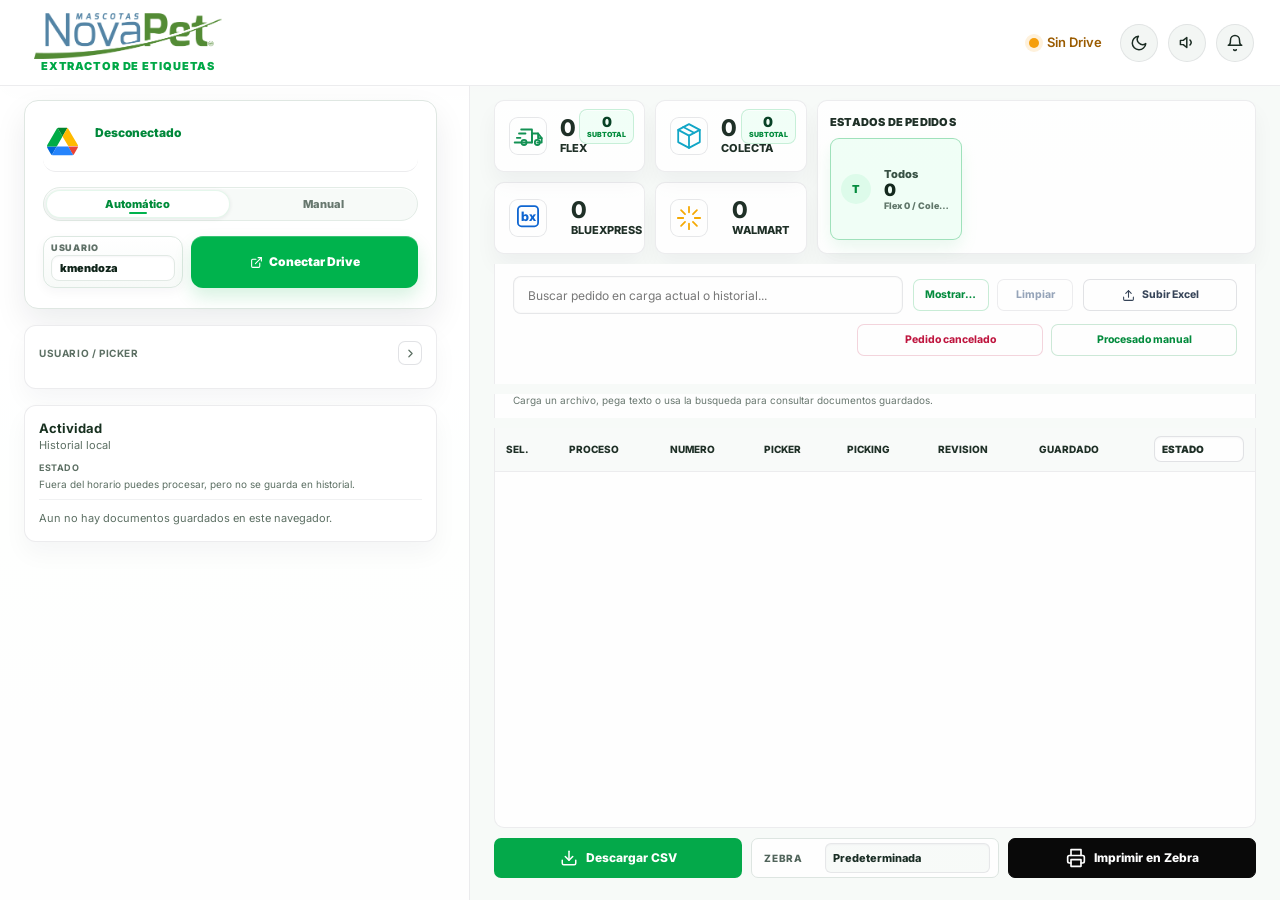
==== commit 3b1f3007: "Ajustar botones del toolbar" ====
--- a/index.github-standalone.html
+++ b/index.github-standalone.html
@@ -9699,6 +9699,154 @@
   .panel-left,
   .panel-left.panel {
     width: 100% !important;
+  }
+}
+
+/* Minimal toolbar actions */
+.results-toolbar .results-history-btn,
+.results-toolbar .results-cancel-btn,
+.results-toolbar .results-manual-btn,
+.results-toolbar .results-advanced-btn {
+  height: 32px !important;
+  min-height: 32px !important;
+  border-radius: 7px !important;
+  padding: 0 11px !important;
+  border: 1px solid rgba(15, 23, 42, 0.12) !important;
+  background: #FFFFFF !important;
+  box-shadow: none !important;
+  color: #334155 !important;
+  font-size: 10.5px !important;
+  font-weight: 760 !important;
+  line-height: 1 !important;
+  letter-spacing: 0 !important;
+  transition: background 0.16s ease, border-color 0.16s ease, color 0.16s ease, transform 0.16s ease !important;
+}
+
+.results-toolbar #showStoredBtn {
+  border-color: rgba(0, 168, 71, 0.22) !important;
+  background: #FFFFFF !important;
+  color: #008A3B !important;
+}
+
+.results-toolbar #cancelOrderBtn {
+  border-color: rgba(190, 18, 60, 0.18) !important;
+  background: #FFFFFF !important;
+  color: #BE123C !important;
+}
+
+.results-toolbar #processManualBtn {
+  border-color: rgba(0, 138, 59, 0.20) !important;
+  background: #FFFFFF !important;
+  color: #008A3B !important;
+}
+
+.results-toolbar .results-advanced-btn svg {
+  width: 13px !important;
+  height: 13px !important;
+}
+
+.results-toolbar .results-history-btn:hover:not(:disabled),
+.results-toolbar .results-cancel-btn:hover:not(:disabled),
+.results-toolbar .results-manual-btn:hover:not(:disabled),
+.results-toolbar .results-advanced-btn:hover:not(:disabled) {
+  background: #F8FAFC !important;
+  border-color: rgba(15, 23, 42, 0.22) !important;
+  transform: translateY(-1px) !important;
+}
+
+.results-toolbar #showStoredBtn:hover:not(:disabled),
+.results-toolbar #processManualBtn:hover:not(:disabled) {
+  background: #F1FBF5 !important;
+  border-color: rgba(0, 168, 71, 0.32) !important;
+}
+
+.results-toolbar #cancelOrderBtn:hover:not(:disabled) {
+  background: #FFF7F8 !important;
+  border-color: rgba(190, 18, 60, 0.28) !important;
+}
+
+.results-toolbar .results-history-btn:disabled,
+.results-toolbar .results-cancel-btn:disabled,
+.results-toolbar .results-manual-btn:disabled,
+.results-toolbar .results-advanced-btn:disabled {
+  border-color: rgba(15, 23, 42, 0.08) !important;
+  background: rgba(255, 255, 255, 0.72) !important;
+  color: #94A3B8 !important;
+  opacity: 1 !important;
+  cursor: not-allowed !important;
+  transform: none !important;
+}
+
+body.is-dark-mode .results-toolbar .results-history-btn,
+body.is-dark-mode .results-toolbar .results-cancel-btn,
+body.is-dark-mode .results-toolbar .results-manual-btn,
+body.is-dark-mode .results-toolbar .results-advanced-btn {
+  border-color: rgba(148, 163, 184, 0.24) !important;
+  background: rgba(15, 23, 42, 0.72) !important;
+  box-shadow: none !important;
+  color: #DCEBFF !important;
+}
+
+body.is-dark-mode .results-toolbar #showStoredBtn,
+body.is-dark-mode .results-toolbar #processManualBtn {
+  border-color: rgba(52, 211, 153, 0.34) !important;
+  background: rgba(15, 23, 42, 0.72) !important;
+  color: #A7F3D0 !important;
+}
+
+body.is-dark-mode .results-toolbar #cancelOrderBtn {
+  border-color: rgba(251, 113, 133, 0.34) !important;
+  background: rgba(15, 23, 42, 0.72) !important;
+  color: #FDA4AF !important;
+}
+
+body.is-dark-mode .results-toolbar .results-history-btn:hover:not(:disabled),
+body.is-dark-mode .results-toolbar .results-cancel-btn:hover:not(:disabled),
+body.is-dark-mode .results-toolbar .results-manual-btn:hover:not(:disabled),
+body.is-dark-mode .results-toolbar .results-advanced-btn:hover:not(:disabled) {
+  background: rgba(30, 41, 59, 0.88) !important;
+  border-color: rgba(148, 163, 184, 0.40) !important;
+  filter: none !important;
+}
+
+body.is-dark-mode .results-toolbar .results-history-btn:disabled,
+body.is-dark-mode .results-toolbar .results-cancel-btn:disabled,
+body.is-dark-mode .results-toolbar .results-manual-btn:disabled,
+body.is-dark-mode .results-toolbar .results-advanced-btn:disabled {
+  border-color: rgba(148, 163, 184, 0.16) !important;
+  background: rgba(15, 23, 42, 0.42) !important;
+  color: #64748B !important;
+  opacity: 1 !important;
+}
+
+@media (min-width: 1450px) {
+  .results-toolbar .results-search-group {
+    grid-template-columns: minmax(170px, 1fr) 140px calc(6cm - 16px) 270px 128px !important;
+    gap: 8px !important;
+  }
+
+  .results-toolbar .results-search-group > .search-input {
+    grid-column: 1 !important;
+    grid-row: 1 !important;
+  }
+
+  .results-toolbar .results-search-group > .results-history-actions {
+    grid-column: 2 !important;
+    grid-row: 1 !important;
+    gap: 6px !important;
+  }
+
+  .results-toolbar .results-search-group > .results-status-actions {
+    grid-column: 4 !important;
+    grid-row: 1 !important;
+    width: 100% !important;
+    justify-self: stretch !important;
+    gap: 6px !important;
+  }
+
+  .results-toolbar .results-search-group > #advancedFiltersBtn {
+    grid-column: 5 !important;
+    grid-row: 1 !important;
   }
 }
 </style>
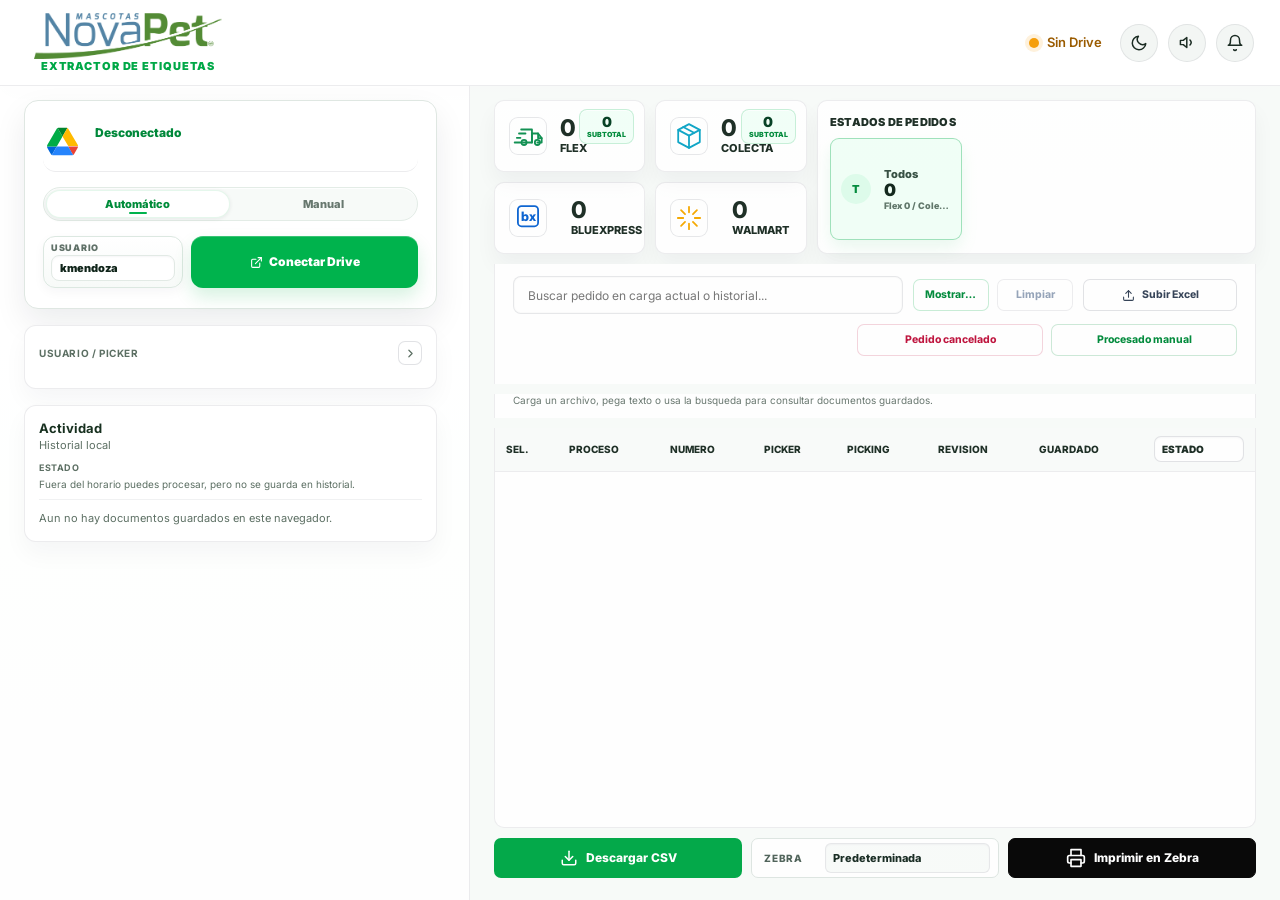
==== commit 8e9730d5: "Forzar fondo negro en modo oscuro" ====
--- a/index.github-standalone.html
+++ b/index.github-standalone.html
@@ -1692,6 +1692,39 @@
             flex-wrap: wrap;
         }
 
+        .carrier-zebra-printer-control {
+            height: 30px;
+            min-width: 190px;
+            display: grid;
+            grid-template-columns: 44px minmax(0, 1fr);
+            align-items: center;
+            gap: 0.35rem;
+            padding: 0 0.42rem 0 0.56rem;
+            border: 1px solid var(--border);
+            border-radius: 8px;
+            background: #fff;
+            color: var(--text-muted);
+            font-size: 0.64rem;
+            font-weight: 800;
+            text-transform: uppercase;
+            white-space: nowrap;
+        }
+
+        .carrier-zebra-printer-control select {
+            width: 100%;
+            min-width: 0;
+            height: 22px;
+            border: 1px solid rgba(15, 23, 42, 0.08);
+            border-radius: 6px;
+            outline: none;
+            background: #F8FAF9;
+            color: var(--text);
+            font-size: 0.68rem;
+            font-weight: 800;
+            padding: 0 0.35rem;
+            text-overflow: ellipsis;
+        }
+
         .carrier-refresh-btn,
         .carrier-print-all-btn,
         .carrier-preview-btn,
@@ -2382,6 +2415,18 @@
             background: #34D399;
             border-color: #34D399;
             color: #06140D;
+        }
+
+        body.is-dark-mode .carrier-zebra-printer-control {
+            background: #111827;
+            border-color: rgba(148, 163, 184, 0.30);
+            color: #C7D6EA;
+        }
+
+        body.is-dark-mode .carrier-zebra-printer-control select {
+            background: #0B1220;
+            border-color: rgba(148, 163, 184, 0.24);
+            color: #F4F8FF;
         }
 
         body.is-dark-mode .pdf-label-head strong,
@@ -7419,6 +7464,14 @@
                                 <span id="carrierLabelsSummary">Conecta Drive para revisar archivos PDF.</span>
                             </div>
                             <div class="carrier-label-actions">
+                                <label class="carrier-zebra-printer-control" for="carrierZebraPrinterSelect">
+                                    <span>Zebra</span>
+                                    <select id="carrierZebraPrinterSelect" name="carrierZebraPrinter" title="Seleccionar impresora Zebra para Bluexpress y Walmart">
+                                        <option value="default">Predeterminada</option>
+                                        <option value="zebra02">ZEBRA 02</option>
+                                        <option value="zebra05">ZEBRA 05</option>
+                                    </select>
+                                </label>
                                 <button class="carrier-print-all-btn" id="carrierPrintAllBtn" type="button" title="Imprimir todas las etiquetas PDF" disabled>Imprimir todo</button>
                                 <button class="carrier-refresh-btn" id="carrierLabelsRefreshBtn" type="button" title="Actualizar etiquetas PDF">Actualizar</button>
                             </div>
@@ -9819,6 +9872,135 @@
   opacity: 1 !important;
 }
 
+/* Modo oscuro negro puro */
+body.is-dark-mode {
+  --dark-bg: #000000;
+  --dark-header: #000000;
+  --dark-sidebar: #000000;
+  --dark-panel: #000000;
+  --dark-card: #000000;
+  --dark-card-soft: #050505;
+  --dark-table: #000000;
+  --surface: #000000;
+  --surface-base: #000000;
+  --surface-soft: #050505;
+  background: #000000 !important;
+  background-image: none !important;
+}
+
+body.is-dark-mode .container,
+body.is-dark-mode header,
+body.is-dark-mode .panel-left,
+body.is-dark-mode .panel-left.panel,
+body.is-dark-mode .panel-main,
+body.is-dark-mode .results-shell {
+  background: #000000 !important;
+  background-image: none !important;
+}
+
+body.is-dark-mode .panel,
+body.is-dark-mode .left-panel-top,
+body.is-dark-mode .storage-card,
+body.is-dark-mode .input-group,
+body.is-dark-mode .method-card,
+body.is-dark-mode .stat-item,
+body.is-dark-mode .status-summary-card,
+body.is-dark-mode .status-summary-option,
+body.is-dark-mode .results-toolbar,
+body.is-dark-mode .results-lookup-slot,
+body.is-dark-mode .results-meta,
+body.is-dark-mode .table-container,
+body.is-dark-mode #dataTable,
+body.is-dark-mode #dataTable thead,
+body.is-dark-mode #dataTable tbody,
+body.is-dark-mode #dataTable tr,
+body.is-dark-mode #dataTable th,
+body.is-dark-mode #dataTable td,
+body.is-dark-mode .carrier-labels-panel,
+body.is-dark-mode .carrier-labels-head,
+body.is-dark-mode .carrier-labels-table,
+body.is-dark-mode .carrier-labels-table thead,
+body.is-dark-mode .carrier-labels-table th,
+body.is-dark-mode .carrier-labels-table td,
+body.is-dark-mode .order-lookup-table,
+body.is-dark-mode .order-lookup-table thead,
+body.is-dark-mode .order-lookup-table tbody,
+body.is-dark-mode .order-lookup-table tr,
+body.is-dark-mode .order-lookup-table th,
+body.is-dark-mode .order-lookup-table td,
+body.is-dark-mode .pdf-label-printer,
+body.is-dark-mode .pdf-label-card,
+body.is-dark-mode .pdf-label-empty,
+body.is-dark-mode .zebra-printer-control,
+body.is-dark-mode .carrier-zebra-printer-control,
+body.is-dark-mode .order-lookup-card,
+body.is-dark-mode .order-lookup-controls,
+body.is-dark-mode .order-lookup-summary,
+body.is-dark-mode .order-lookup-table-wrap,
+body.is-dark-mode #drive-sync-panel,
+body.is-dark-mode #drive-pending-section,
+body.is-dark-mode .lp-card,
+body.is-dark-mode .lp-picker-card,
+body.is-dark-mode .lp-tabs-card,
+body.is-dark-mode .lp-history-card,
+body.is-dark-mode .history-item,
+body.is-dark-mode .ds-proc-row,
+body.is-dark-mode .ds-ep-panel,
+body.is-dark-mode .ds-ep-file-row,
+body.is-dark-mode .app-notification-panel,
+body.is-dark-mode .notification-head,
+body.is-dark-mode .notification-summary,
+body.is-dark-mode .notification-actions,
+body.is-dark-mode .notification-item,
+body.is-dark-mode .notification-summary-item {
+  background: #000000 !important;
+  background-image: none !important;
+}
+
+body.is-dark-mode input,
+body.is-dark-mode textarea,
+body.is-dark-mode select,
+body.is-dark-mode .search-input,
+body.is-dark-mode .table-status-filter,
+body.is-dark-mode .panel-left #picker,
+body.is-dark-mode .panel-left #textInput,
+body.is-dark-mode .order-lookup-search-input,
+body.is-dark-mode .order-lookup-filter-field select,
+body.is-dark-mode .lp-drive-sound-select,
+body.is-dark-mode .zebra-printer-control select,
+body.is-dark-mode .carrier-zebra-printer-control select {
+  background: #000000 !important;
+  background-image: none !important;
+}
+
+body.is-dark-mode .carrier-preview-btn,
+body.is-dark-mode .carrier-open-btn {
+  background: #050505 !important;
+  background-image: none !important;
+  border-color: rgba(59, 130, 246, 0.42) !important;
+  color: #93C5FD !important;
+  box-shadow: none !important;
+}
+
+body.is-dark-mode .carrier-open-btn {
+  border-color: rgba(52, 211, 153, 0.38) !important;
+  color: #A7F3D0 !important;
+}
+
+body.is-dark-mode .carrier-preview-btn:hover:not(:disabled),
+body.is-dark-mode .carrier-open-btn:hover:not(:disabled) {
+  background: #0A0A0A !important;
+  border-color: rgba(52, 211, 153, 0.58) !important;
+}
+
+body.is-dark-mode .carrier-preview-btn:disabled,
+body.is-dark-mode .carrier-open-btn:disabled {
+  background: #000000 !important;
+  border-color: rgba(148, 163, 184, 0.18) !important;
+  color: #64748B !important;
+  opacity: 1 !important;
+}
+
 @media (min-width: 1450px) {
   .results-toolbar .results-search-group {
     grid-template-columns: minmax(170px, 1fr) 140px calc(6cm - 16px) 270px 128px !important;
@@ -9940,6 +10122,7 @@
             pdfLabelGrid: document.getElementById('pdfLabelGrid'),
             pdfLabelEmpty: document.getElementById('pdfLabelEmpty'),
             pdfLabelPrintArea: document.getElementById('pdfLabelPrintArea'),
+            carrierZebraPrinterSelect: document.getElementById('carrierZebraPrinterSelect'),
             pasteTitle: document.querySelector('.input-methods .method-card:last-child h3')
         });
 
@@ -15561,22 +15744,33 @@
                     }
                 },
 
-                getSelectedZebraPrinterConfig() {
+                syncZebraPrinterControls(key = App.state.selectedZebraPrinter) {
+                    const normalizedKey = App.helpers.normalizeZebraPrinterKey(key);
+                    if (App.dom.zebraPrinterSelect) {
+                        App.dom.zebraPrinterSelect.value = normalizedKey;
+                    }
+                    if (App.dom.carrierZebraPrinterSelect) {
+                        App.dom.carrierZebraPrinterSelect.value = normalizedKey;
+                    }
+                },
+
+                getSelectedZebraPrinterConfig(keyOverride = '') {
                     const key = App.helpers.normalizeZebraPrinterKey(
-                        App.dom.zebraPrinterSelect?.value || App.state.selectedZebraPrinter
+                        keyOverride || App.state.selectedZebraPrinter || App.dom.zebraPrinterSelect?.value
                     );
 
                     return App.config.ZEBRA_PRINTERS[key] || App.config.ZEBRA_PRINTERS.default;
                 },
 
-                handleZebraPrinterChange() {
-                    const config = App.actions.getSelectedZebraPrinterConfig();
+                handleZebraPrinterChange(event) {
+                    const requestedKey = event?.currentTarget?.value
+                        || App.dom.zebraPrinterSelect?.value
+                        || App.dom.carrierZebraPrinterSelect?.value
+                        || App.state.selectedZebraPrinter;
+                    const config = App.actions.getSelectedZebraPrinterConfig(requestedKey);
                     App.state.selectedZebraPrinter = config.key;
                     App.actions.persistZebraPrinterPreference(config.key);
-
-                    if (App.dom.zebraPrinterSelect) {
-                        App.dom.zebraPrinterSelect.value = config.key;
-                    }
+                    App.actions.syncZebraPrinterControls(config.key);
                 },
 
                 getZebraDeviceSearchText(device) {
@@ -15952,6 +16146,7 @@
                     App.dom.pdfLabelPrintBtn?.addEventListener('click', App.pdfLabels.printAllToZebra);
                     App.dom.pdfLabelWidthInput?.addEventListener('input', App.pdfLabels.render);
                     App.dom.zebraPrinterSelect?.addEventListener('change', App.actions.handleZebraPrinterChange);
+                    App.dom.carrierZebraPrinterSelect?.addEventListener('change', App.actions.handleZebraPrinterChange);
                     App.dom.themeToggleBtn?.addEventListener('click', event => {
                         event.stopPropagation();
                         App.theme.toggle();
@@ -16022,9 +16217,7 @@
                     App.state.embeddedDocuments
                 );
 
-                if (App.dom.zebraPrinterSelect) {
-                    App.dom.zebraPrinterSelect.value = App.state.selectedZebraPrinter;
-                }
+                App.actions.syncZebraPrinterControls(App.state.selectedZebraPrinter);
 
                 if (App.dom.pasteTitle) {
                     App.dom.pasteTitle.textContent = 'Pegar Texto';
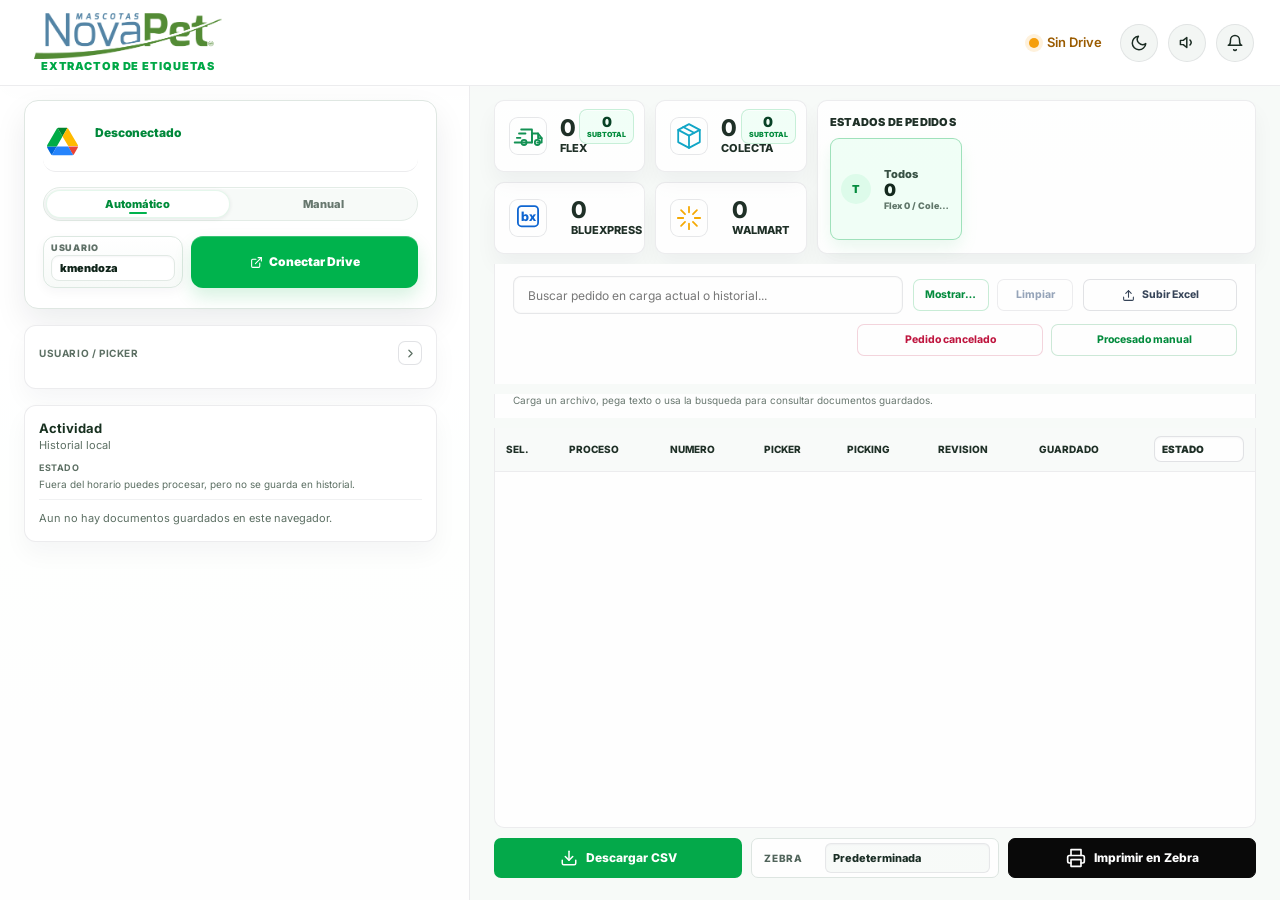
==== commit 7c29f83d: "Aumentar brillo del reloj de Drive" ====
--- a/index.github-standalone.html
+++ b/index.github-standalone.html
@@ -6808,6 +6808,43 @@
 body.is-dark-mode .lp-statusbar .status-pill-meta,
 body.is-dark-mode #outsideHoursToggleBtn {
   color: #A7F3D0 !important;
+}
+
+#drive-token-clock,
+.ds-token-clock {
+  color: #34F39A !important;
+  background: rgba(52, 243, 154, 0.18) !important;
+  border: 1px solid rgba(52, 243, 154, 0.58) !important;
+  box-shadow:
+    0 0 0 1px rgba(52, 243, 154, 0.10),
+    0 0 18px rgba(52, 243, 154, 0.42),
+    inset 0 1px 0 rgba(255, 255, 255, 0.16) !important;
+  text-shadow: 0 0 10px rgba(167, 243, 208, 0.82) !important;
+  font-weight: 950 !important;
+}
+
+#drive-token-clock.ds-token-clock--warning,
+.ds-token-clock.ds-token-clock--warning {
+  color: #FCD34D !important;
+  background: rgba(251, 191, 36, 0.20) !important;
+  border-color: rgba(251, 191, 36, 0.60) !important;
+  box-shadow:
+    0 0 0 1px rgba(251, 191, 36, 0.10),
+    0 0 18px rgba(251, 191, 36, 0.42),
+    inset 0 1px 0 rgba(255, 255, 255, 0.16) !important;
+  text-shadow: 0 0 10px rgba(252, 211, 77, 0.72) !important;
+}
+
+#drive-token-clock.ds-token-clock--critical,
+.ds-token-clock.ds-token-clock--critical {
+  color: #FDA4AF !important;
+  background: rgba(244, 63, 94, 0.22) !important;
+  border-color: rgba(251, 113, 133, 0.64) !important;
+  box-shadow:
+    0 0 0 1px rgba(251, 113, 133, 0.12),
+    0 0 20px rgba(244, 63, 94, 0.48),
+    inset 0 1px 0 rgba(255, 255, 255, 0.16) !important;
+  text-shadow: 0 0 10px rgba(253, 164, 175, 0.78) !important;
 }
 
 body.is-dark-mode .row-status-badge.is-nd {
@@ -9999,6 +10036,45 @@
   border-color: rgba(148, 163, 184, 0.18) !important;
   color: #64748B !important;
   opacity: 1 !important;
+}
+
+#drive-token-clock,
+#drive-token-clock.ds-token-clock,
+body.is-dark-mode #drive-token-clock,
+body.is-dark-mode #drive-token-clock.ds-token-clock {
+  color: #34F39A !important;
+  background: rgba(52, 243, 154, 0.18) !important;
+  border: 1px solid rgba(52, 243, 154, 0.58) !important;
+  box-shadow:
+    0 0 0 1px rgba(52, 243, 154, 0.10),
+    0 0 18px rgba(52, 243, 154, 0.42),
+    inset 0 1px 0 rgba(255, 255, 255, 0.16) !important;
+  text-shadow: 0 0 10px rgba(167, 243, 208, 0.82) !important;
+  font-weight: 950 !important;
+}
+
+#drive-token-clock.ds-token-clock--warning,
+body.is-dark-mode #drive-token-clock.ds-token-clock--warning {
+  color: #FCD34D !important;
+  background: rgba(251, 191, 36, 0.20) !important;
+  border-color: rgba(251, 191, 36, 0.60) !important;
+  box-shadow:
+    0 0 0 1px rgba(251, 191, 36, 0.10),
+    0 0 18px rgba(251, 191, 36, 0.42),
+    inset 0 1px 0 rgba(255, 255, 255, 0.16) !important;
+  text-shadow: 0 0 10px rgba(252, 211, 77, 0.72) !important;
+}
+
+#drive-token-clock.ds-token-clock--critical,
+body.is-dark-mode #drive-token-clock.ds-token-clock--critical {
+  color: #FDA4AF !important;
+  background: rgba(244, 63, 94, 0.22) !important;
+  border-color: rgba(251, 113, 133, 0.64) !important;
+  box-shadow:
+    0 0 0 1px rgba(251, 113, 133, 0.12),
+    0 0 20px rgba(244, 63, 94, 0.48),
+    inset 0 1px 0 rgba(255, 255, 255, 0.16) !important;
+  text-shadow: 0 0 10px rgba(253, 164, 175, 0.78) !important;
 }
 
 @media (min-width: 1450px) {
@@ -20097,6 +20173,43 @@
   background: rgba(198,40,40,0.12);
   animation: ds-pulse 1s ease-in-out infinite;
 }
+
+#drive-token-clock,
+.ds-token-clock {
+  color: #34F39A !important;
+  background: rgba(52, 243, 154, 0.18) !important;
+  border: 1px solid rgba(52, 243, 154, 0.58) !important;
+  box-shadow:
+    0 0 0 1px rgba(52, 243, 154, 0.10),
+    0 0 18px rgba(52, 243, 154, 0.42),
+    inset 0 1px 0 rgba(255, 255, 255, 0.16) !important;
+  text-shadow: 0 0 10px rgba(167, 243, 208, 0.82) !important;
+  font-weight: 950 !important;
+}
+
+#drive-token-clock.ds-token-clock--warning,
+.ds-token-clock.ds-token-clock--warning {
+  color: #FCD34D !important;
+  background: rgba(251, 191, 36, 0.20) !important;
+  border-color: rgba(251, 191, 36, 0.60) !important;
+  box-shadow:
+    0 0 0 1px rgba(251, 191, 36, 0.10),
+    0 0 18px rgba(251, 191, 36, 0.42),
+    inset 0 1px 0 rgba(255, 255, 255, 0.16) !important;
+  text-shadow: 0 0 10px rgba(252, 211, 77, 0.72) !important;
+}
+
+#drive-token-clock.ds-token-clock--critical,
+.ds-token-clock.ds-token-clock--critical {
+  color: #FDA4AF !important;
+  background: rgba(244, 63, 94, 0.22) !important;
+  border-color: rgba(251, 113, 133, 0.64) !important;
+  box-shadow:
+    0 0 0 1px rgba(251, 113, 133, 0.12),
+    0 0 20px rgba(244, 63, 94, 0.48),
+    inset 0 1px 0 rgba(255, 255, 255, 0.16) !important;
+  text-shadow: 0 0 10px rgba(253, 164, 175, 0.78) !important;
+}
 @keyframes ds-pulse {
   0%, 100% { opacity: 1; }
   50%       { opacity: 0.5; }
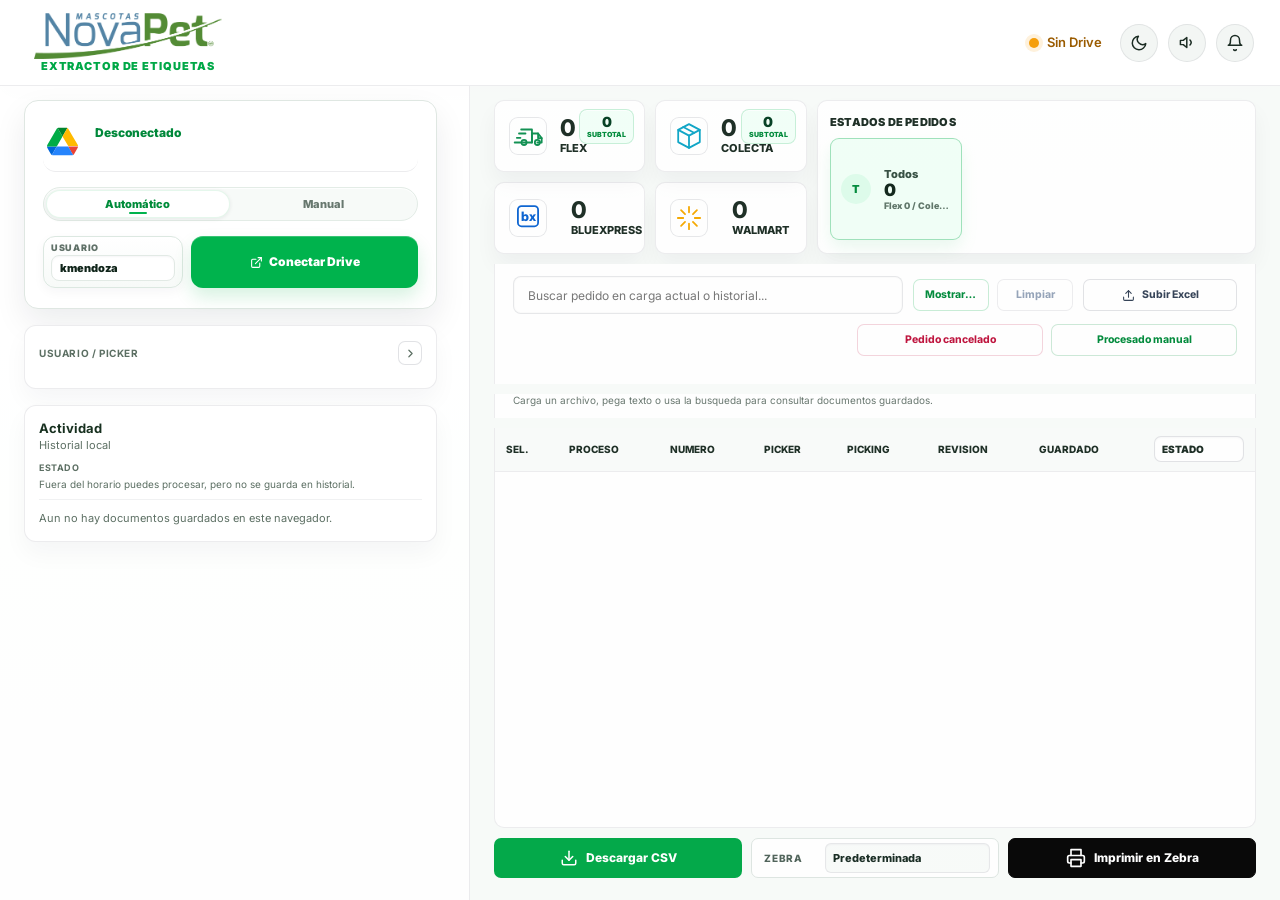
==== commit 9db94bfc: "Balancear reloj de Drive en modo claro" ====
--- a/index.github-standalone.html
+++ b/index.github-standalone.html
@@ -6812,6 +6812,34 @@
 
 #drive-token-clock,
 .ds-token-clock {
+  color: #00883A !important;
+  background: rgba(0, 172, 71, 0.08) !important;
+  border: 1px solid rgba(0, 172, 71, 0.18) !important;
+  box-shadow: inset 0 1px 0 rgba(255, 255, 255, 0.78) !important;
+  text-shadow: none !important;
+  font-weight: 900 !important;
+}
+
+#drive-token-clock.ds-token-clock--warning,
+.ds-token-clock.ds-token-clock--warning {
+  color: #B45309 !important;
+  background: rgba(245, 158, 11, 0.12) !important;
+  border-color: rgba(245, 158, 11, 0.30) !important;
+  box-shadow: inset 0 1px 0 rgba(255, 255, 255, 0.70) !important;
+  text-shadow: none !important;
+}
+
+#drive-token-clock.ds-token-clock--critical,
+.ds-token-clock.ds-token-clock--critical {
+  color: #BE123C !important;
+  background: rgba(244, 63, 94, 0.12) !important;
+  border-color: rgba(244, 63, 94, 0.30) !important;
+  box-shadow: inset 0 1px 0 rgba(255, 255, 255, 0.70) !important;
+  text-shadow: none !important;
+}
+
+body.is-dark-mode #drive-token-clock,
+body.is-dark-mode .ds-token-clock {
   color: #34F39A !important;
   background: rgba(52, 243, 154, 0.18) !important;
   border: 1px solid rgba(52, 243, 154, 0.58) !important;
@@ -6823,8 +6851,8 @@
   font-weight: 950 !important;
 }
 
-#drive-token-clock.ds-token-clock--warning,
-.ds-token-clock.ds-token-clock--warning {
+body.is-dark-mode #drive-token-clock.ds-token-clock--warning,
+body.is-dark-mode .ds-token-clock.ds-token-clock--warning {
   color: #FCD34D !important;
   background: rgba(251, 191, 36, 0.20) !important;
   border-color: rgba(251, 191, 36, 0.60) !important;
@@ -6835,8 +6863,8 @@
   text-shadow: 0 0 10px rgba(252, 211, 77, 0.72) !important;
 }
 
-#drive-token-clock.ds-token-clock--critical,
-.ds-token-clock.ds-token-clock--critical {
+body.is-dark-mode #drive-token-clock.ds-token-clock--critical,
+body.is-dark-mode .ds-token-clock.ds-token-clock--critical {
   color: #FDA4AF !important;
   background: rgba(244, 63, 94, 0.22) !important;
   border-color: rgba(251, 113, 133, 0.64) !important;
@@ -10040,6 +10068,33 @@
 
 #drive-token-clock,
 #drive-token-clock.ds-token-clock,
+#drive-token-clock.ds-token-clock:not(.ds-token-clock--warning):not(.ds-token-clock--critical) {
+  color: #00883A !important;
+  background: rgba(0, 172, 71, 0.08) !important;
+  border: 1px solid rgba(0, 172, 71, 0.18) !important;
+  box-shadow: inset 0 1px 0 rgba(255, 255, 255, 0.78) !important;
+  text-shadow: none !important;
+  font-weight: 900 !important;
+}
+
+#drive-token-clock.ds-token-clock--warning,
+#drive-token-clock.ds-token-clock--warning {
+  color: #B45309 !important;
+  background: rgba(245, 158, 11, 0.12) !important;
+  border-color: rgba(245, 158, 11, 0.30) !important;
+  box-shadow: inset 0 1px 0 rgba(255, 255, 255, 0.70) !important;
+  text-shadow: none !important;
+}
+
+#drive-token-clock.ds-token-clock--critical,
+#drive-token-clock.ds-token-clock--critical {
+  color: #BE123C !important;
+  background: rgba(244, 63, 94, 0.12) !important;
+  border-color: rgba(244, 63, 94, 0.30) !important;
+  box-shadow: inset 0 1px 0 rgba(255, 255, 255, 0.70) !important;
+  text-shadow: none !important;
+}
+
 body.is-dark-mode #drive-token-clock,
 body.is-dark-mode #drive-token-clock.ds-token-clock {
   color: #34F39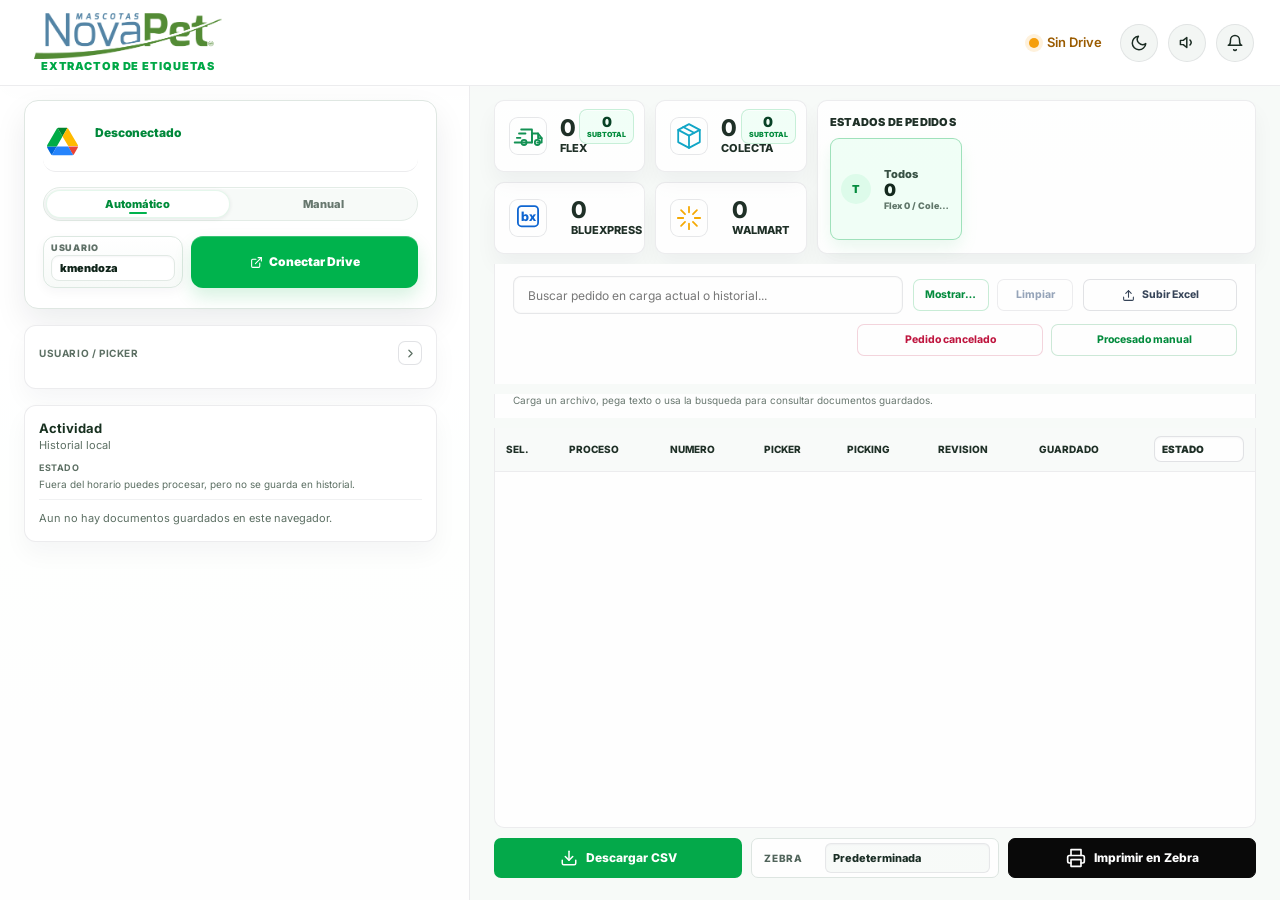
